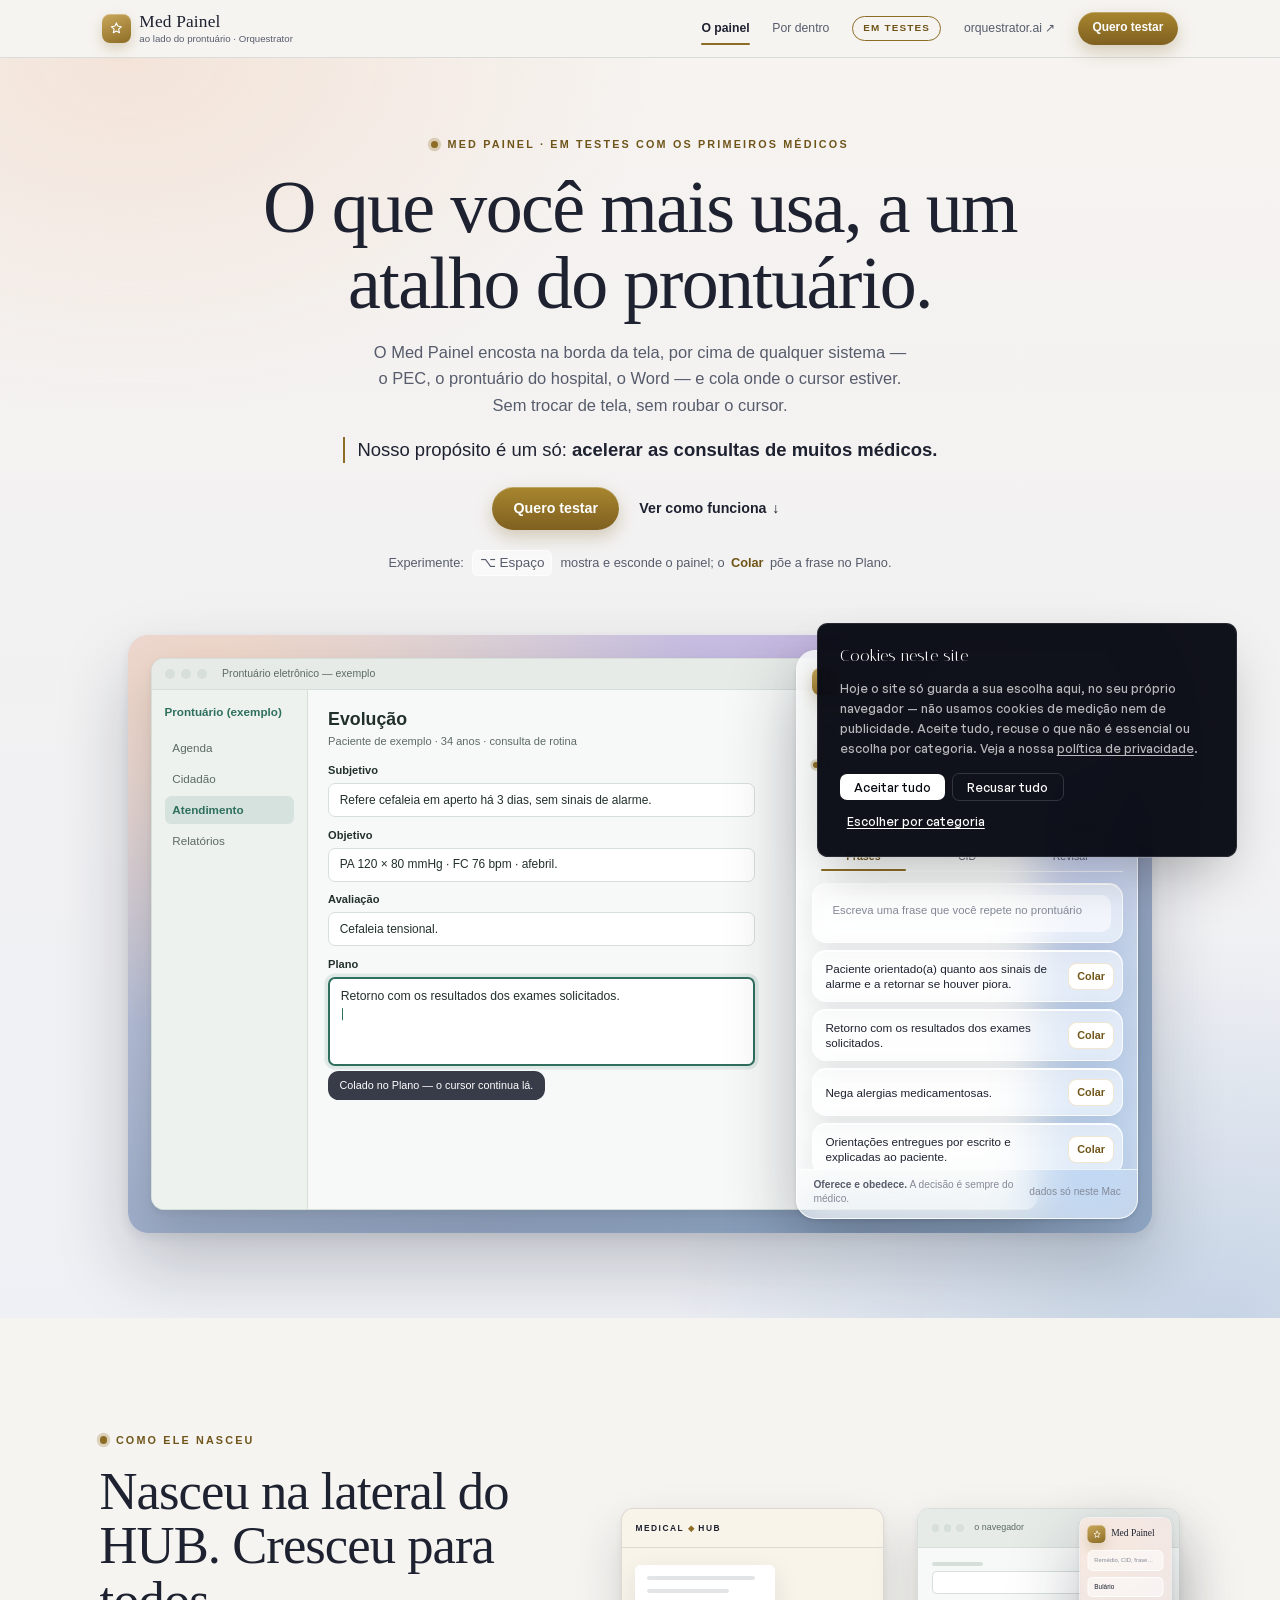
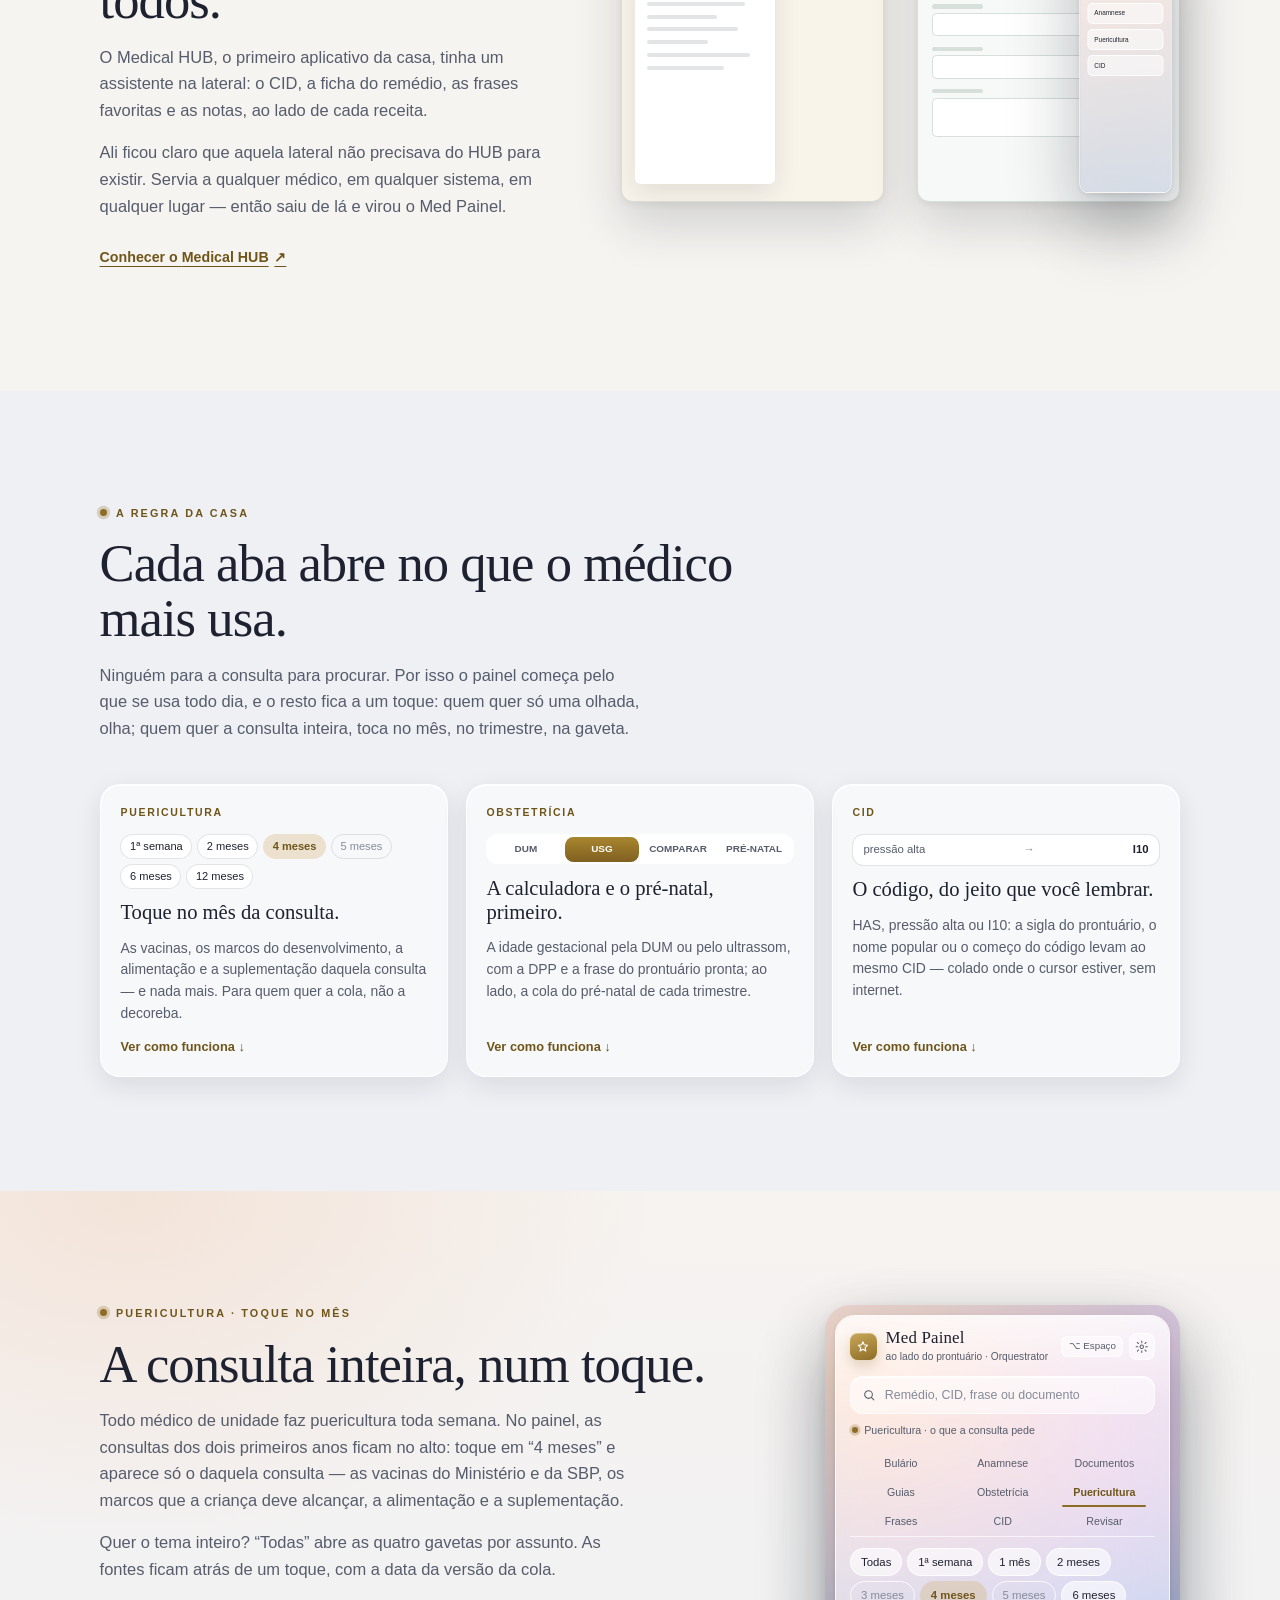
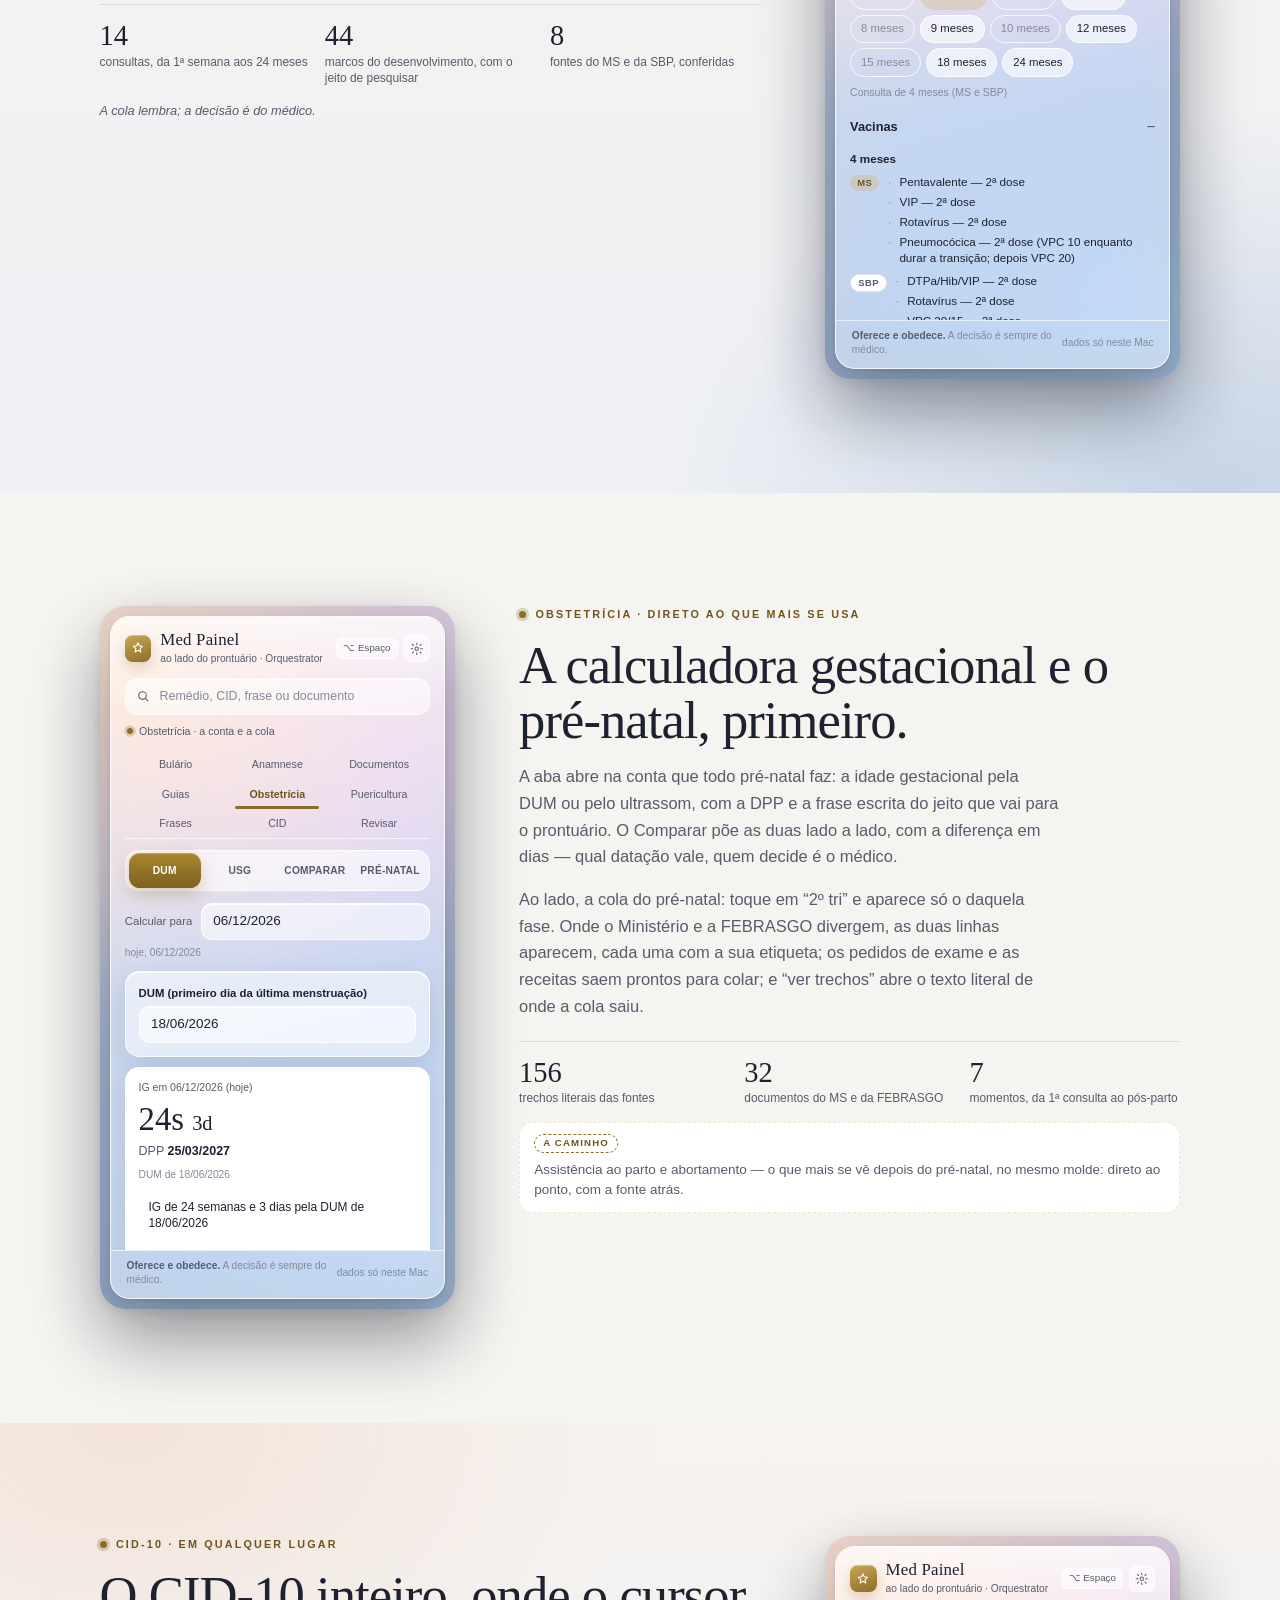
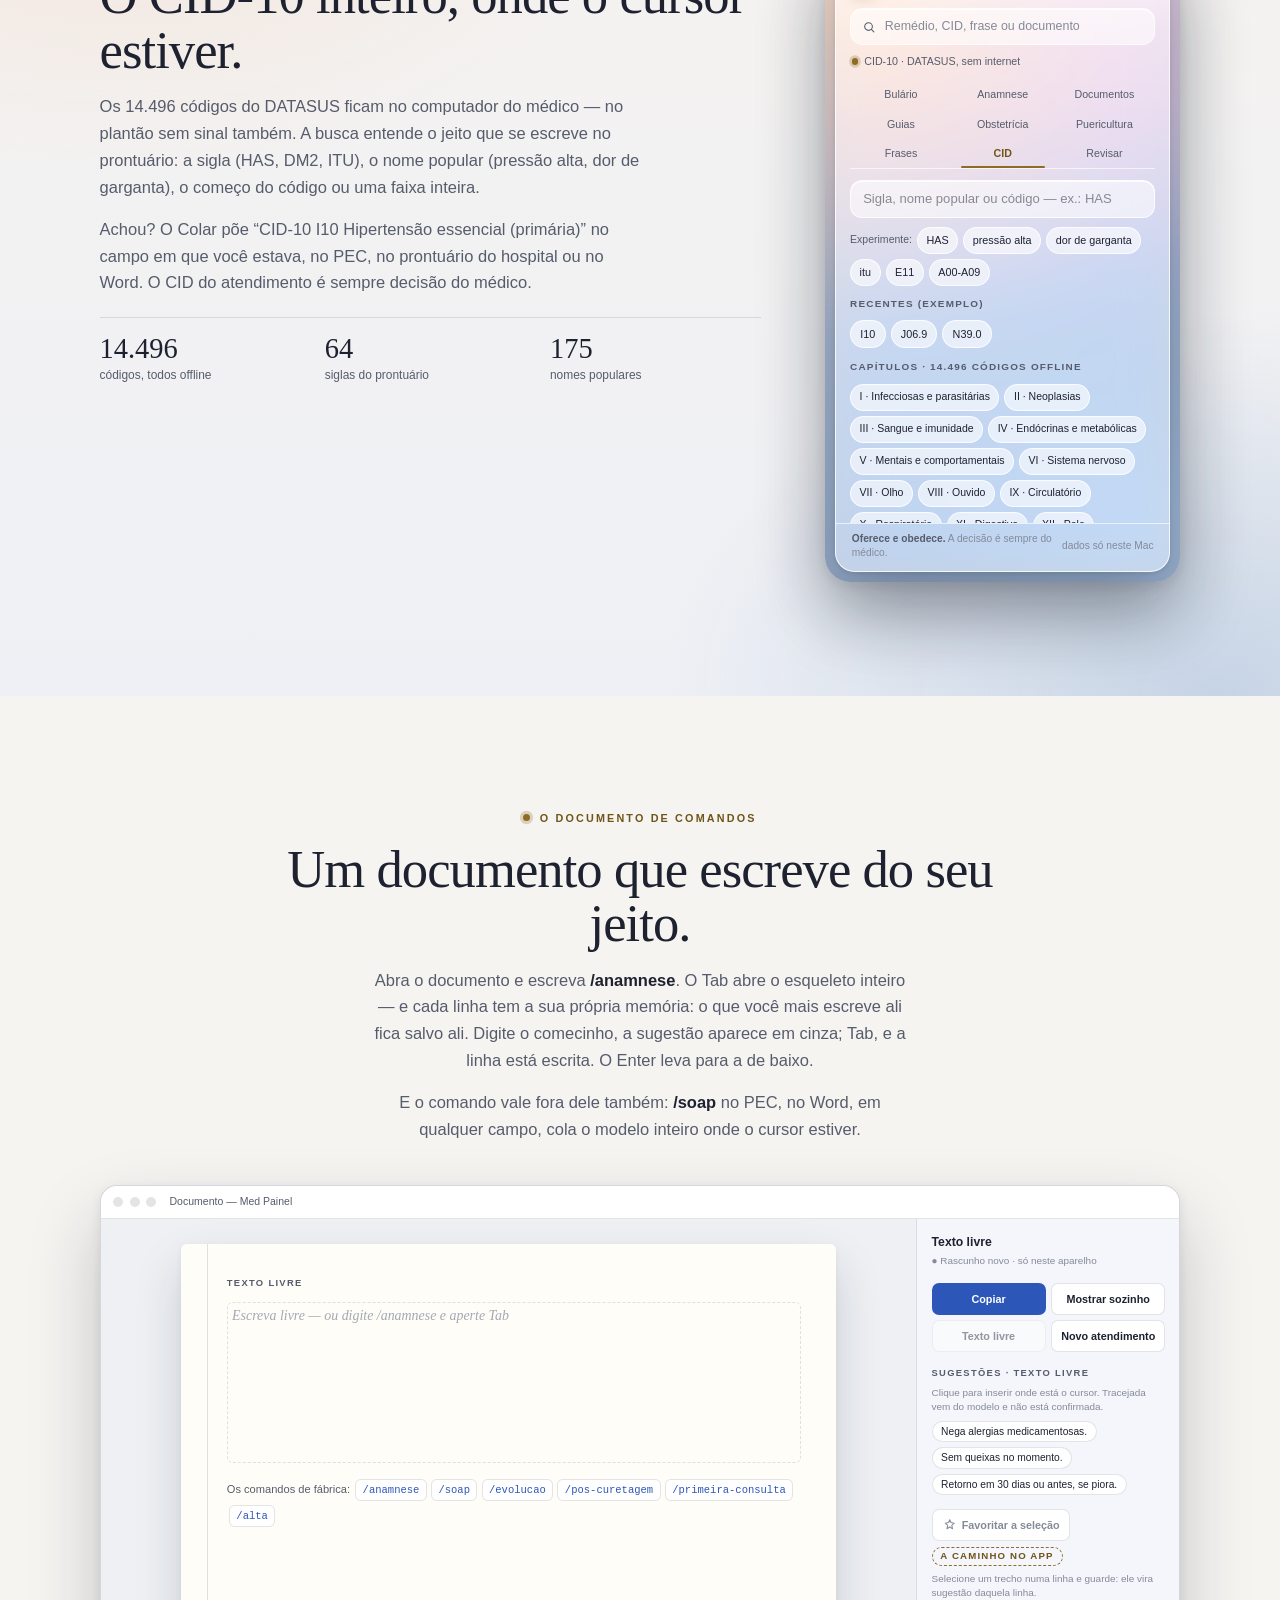
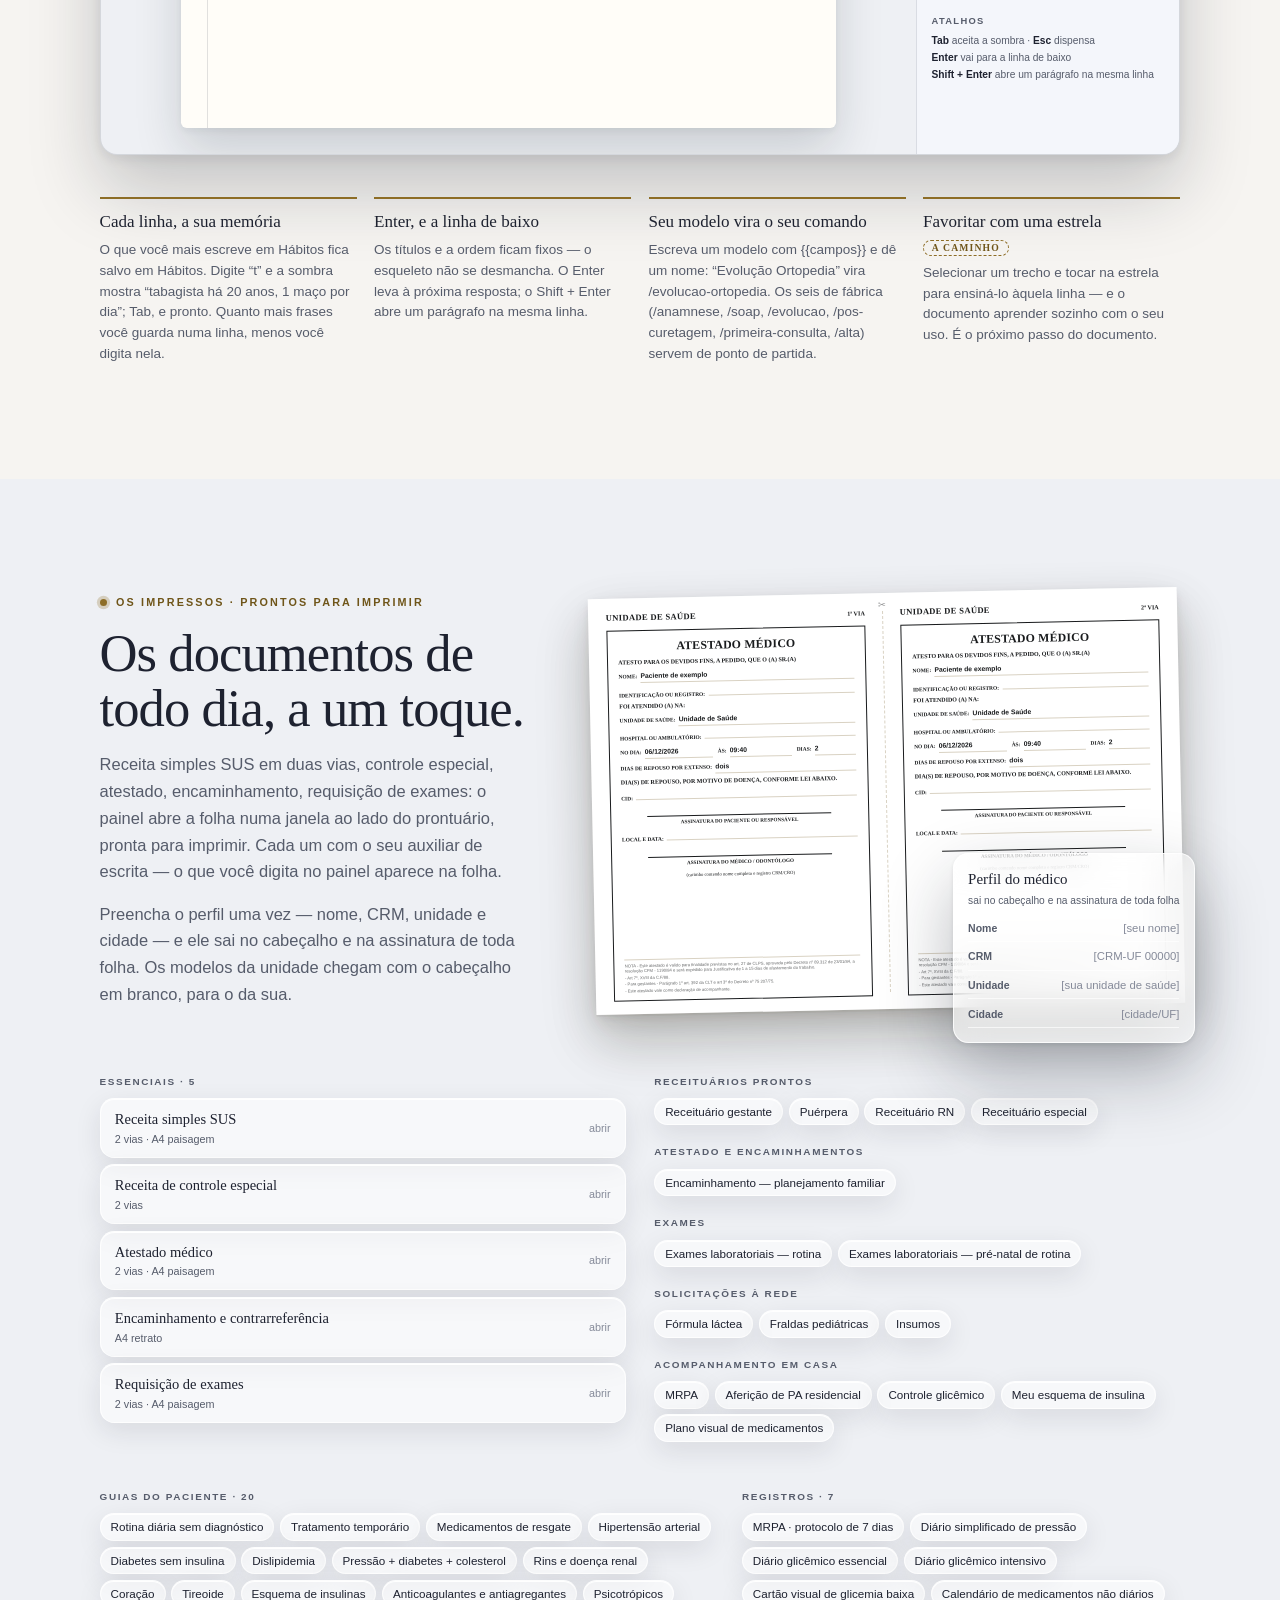
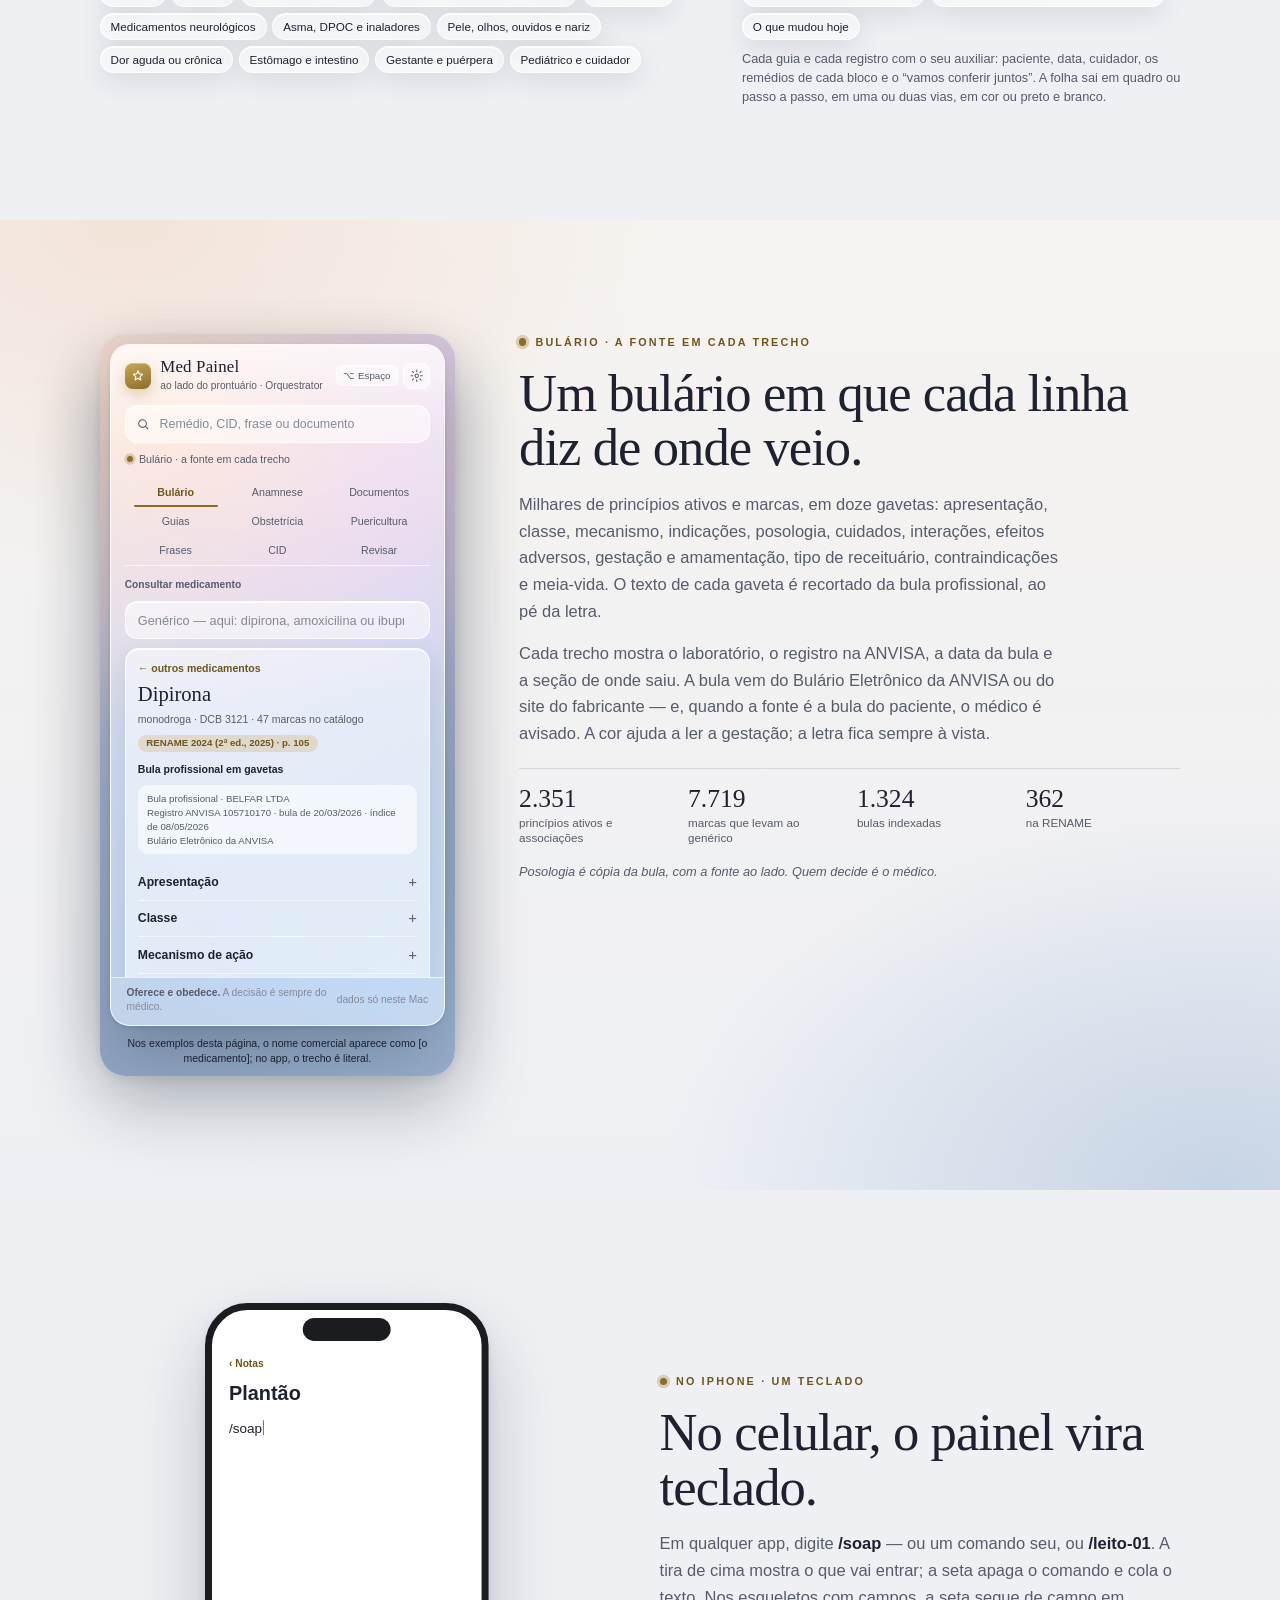
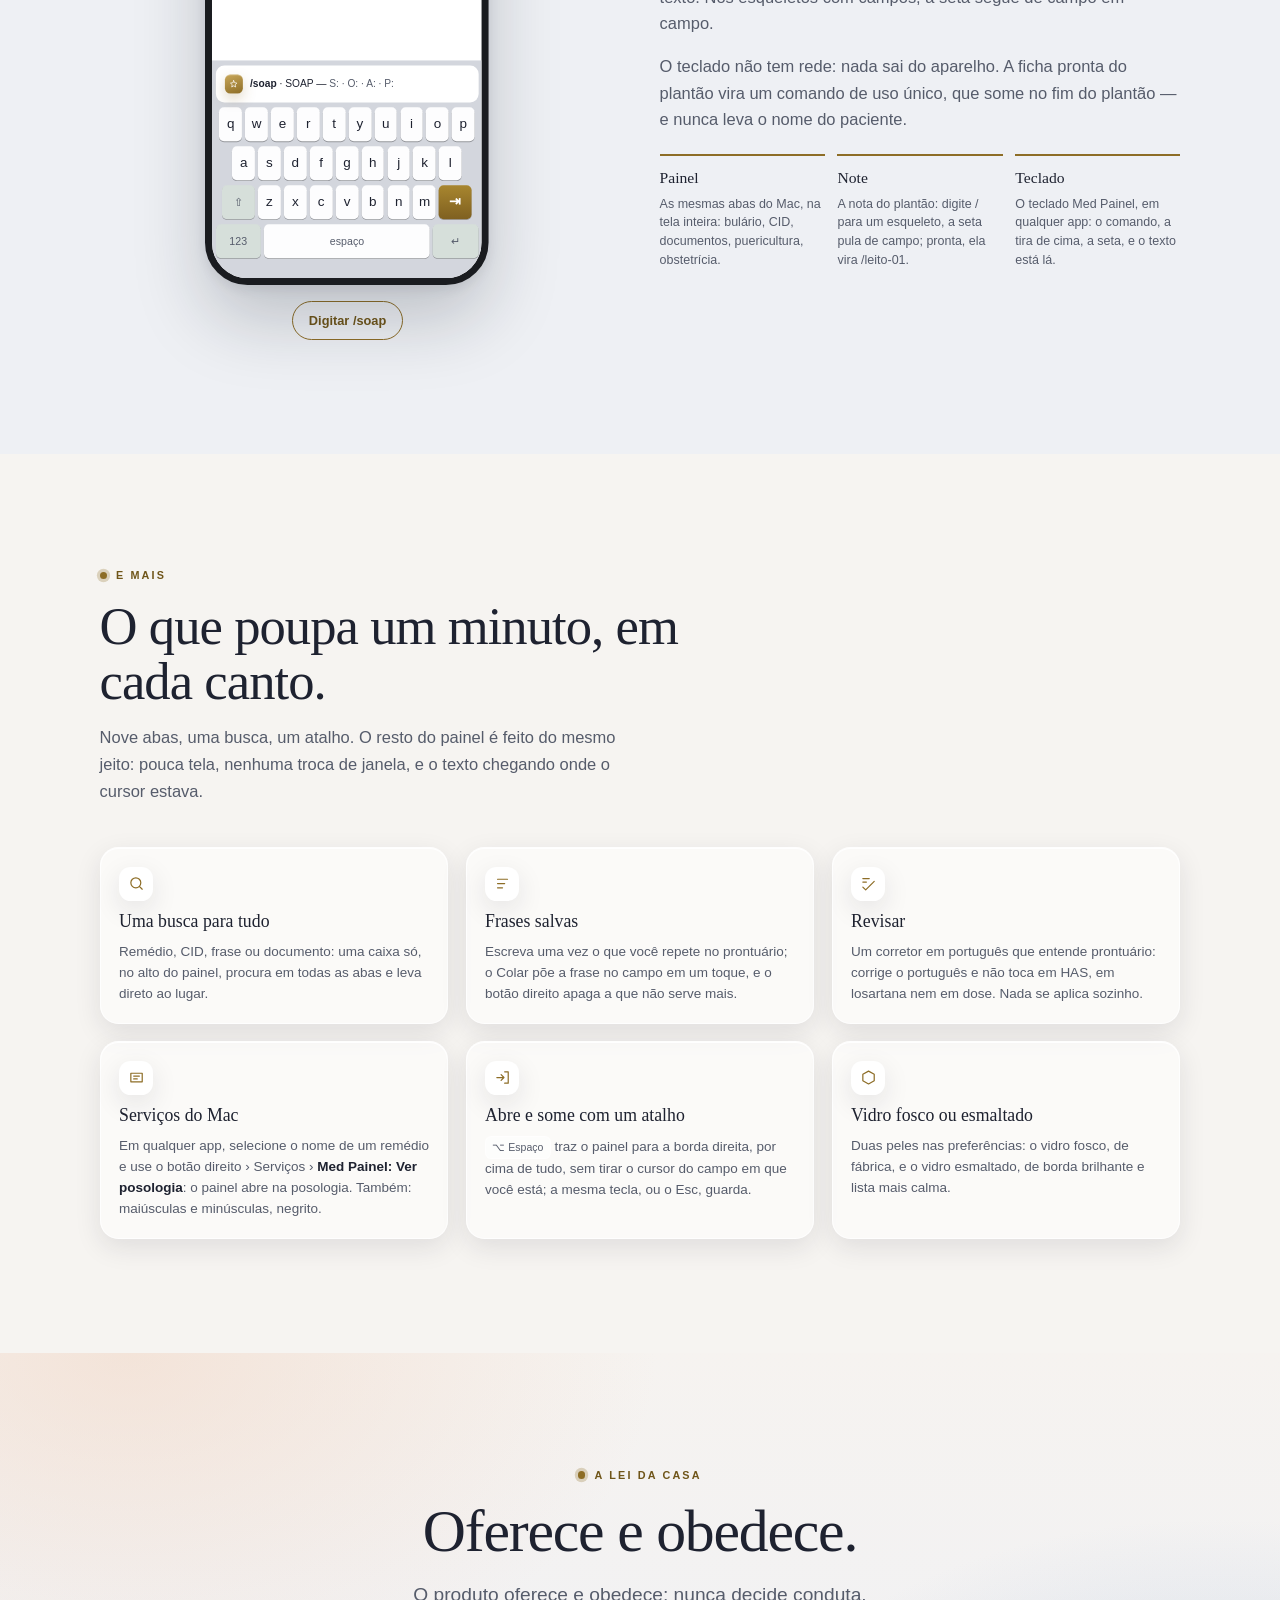
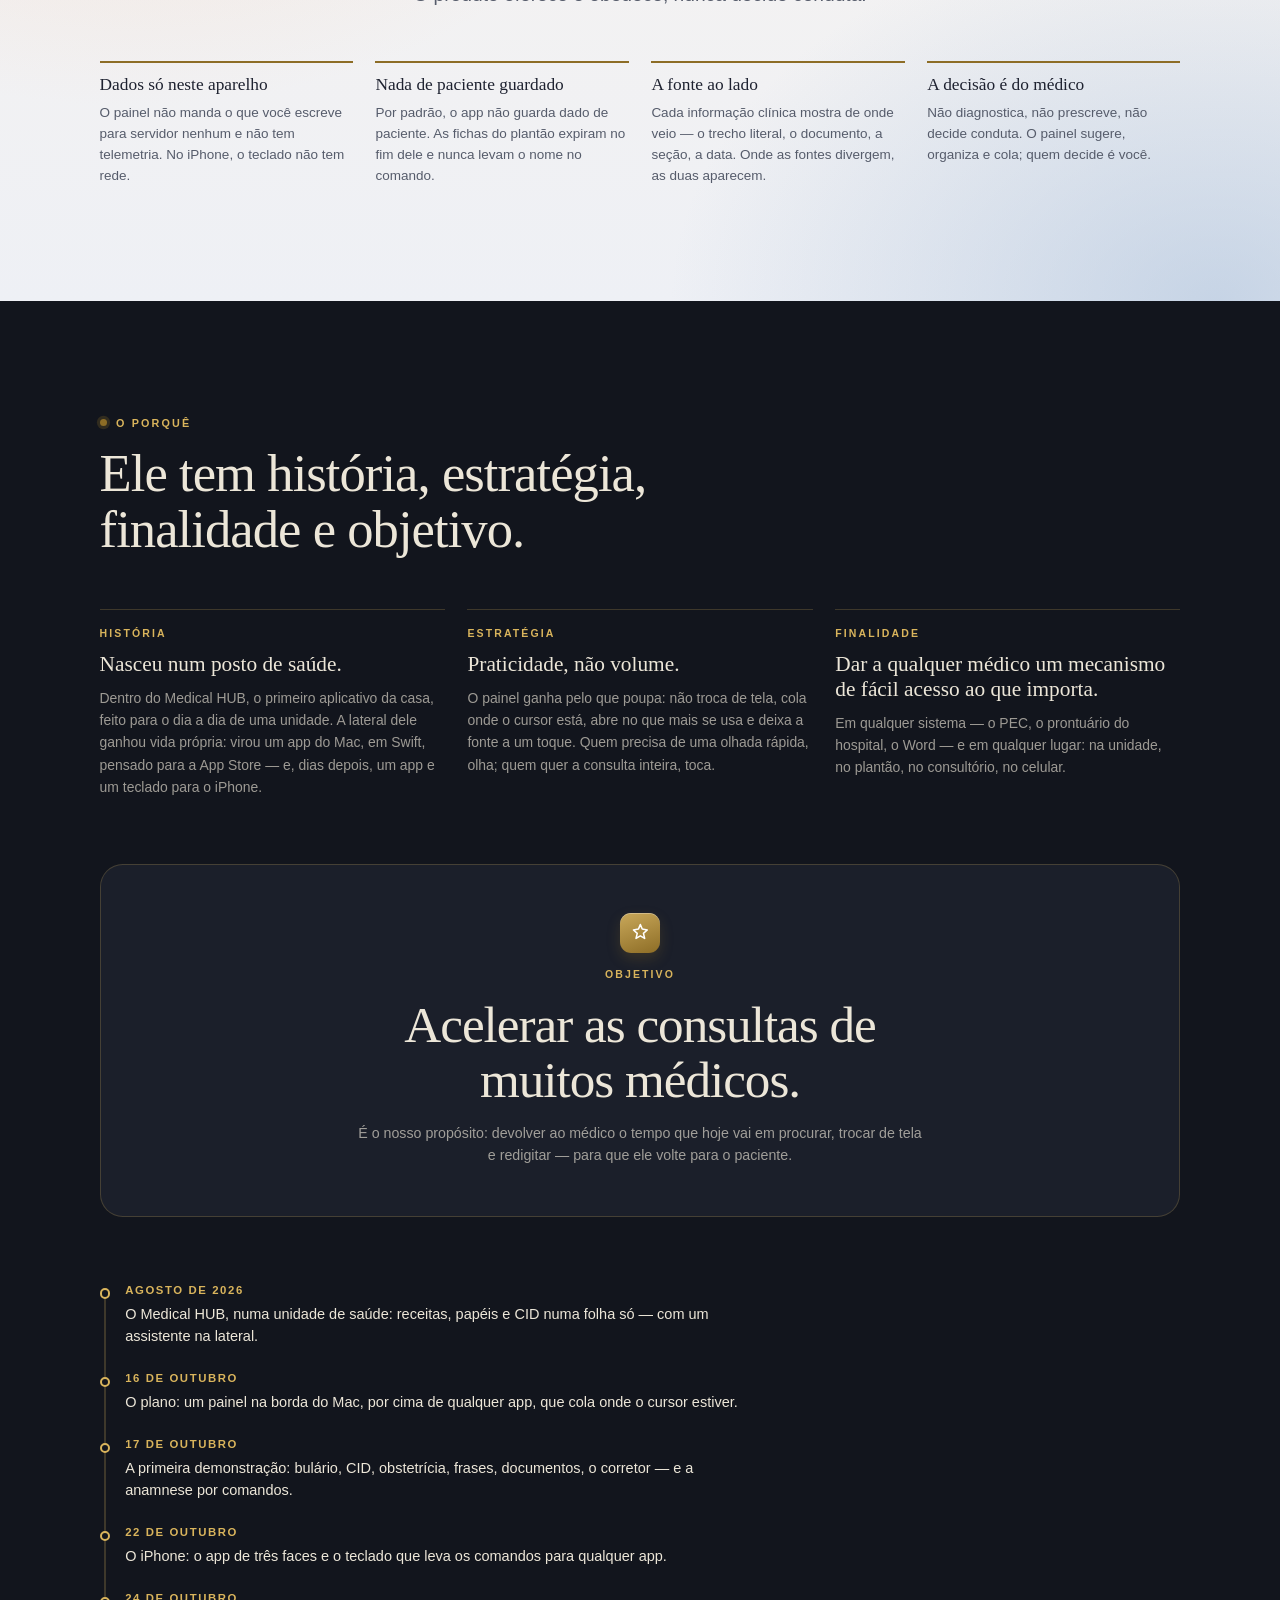
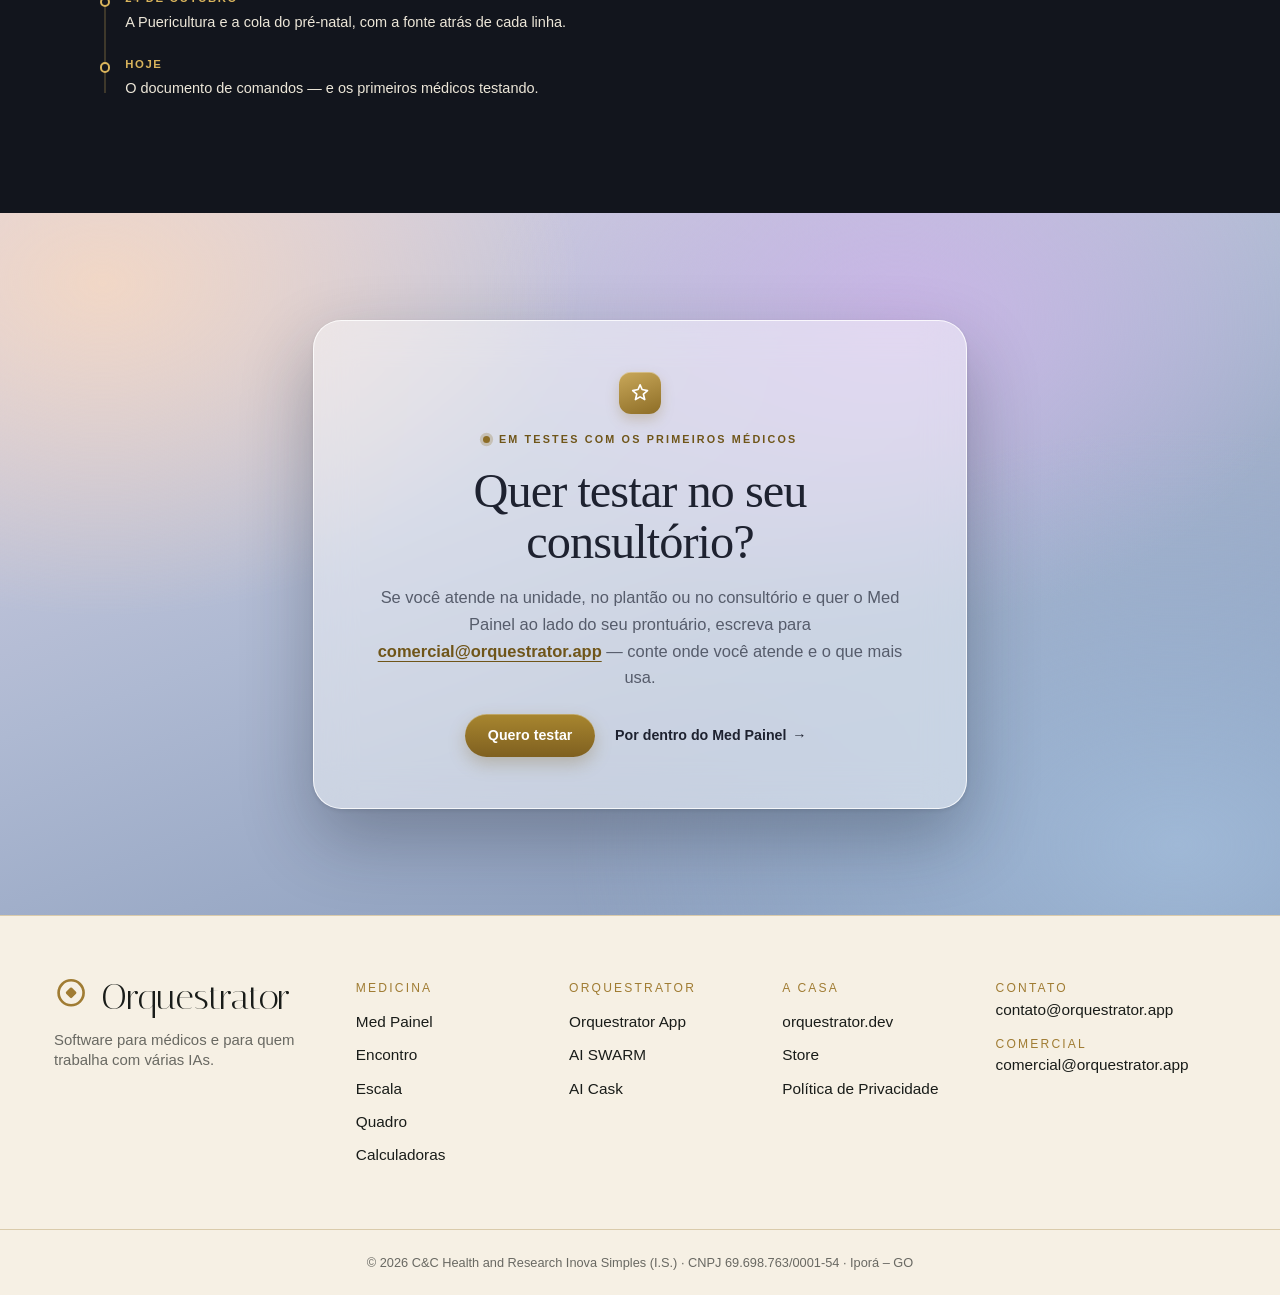
==== index.html @ 5fa10c81 "Med Painel: o rodapé da casa sem o Studies (ordem do dono, 19/11) - O rodapé deste site é o da casa." ====
<!DOCTYPE html><html lang="pt-BR"><head><meta charSet="utf-8"/><meta name="viewport" content="width=device-width, initial-scale=1"/><link rel="preload" href="/_next/static/media/002ad56b38a46c9f-s.p.0f59t7u8y6li6.woff2" as="font" crossorigin="" type="font/woff2"/><link rel="preload" href="/_next/static/media/015286201268d2a6-s.p.0l4wo6bqs1t08.woff2" as="font" crossorigin="" type="font/woff2"/><link rel="preload" href="/_next/static/media/016d87c0cc8b8e03-s.p.0frjw6rbwpb9q.woff2" as="font" crossorigin="" type="font/woff2"/><link rel="preload" href="/_next/static/media/019e33408574e34b-s.p.15c9-flx7omvj.woff2" as="font" crossorigin="" type="font/woff2"/><link rel="preload" href="/_next/static/media/02e550b4c497ffd7-s.p.0_0t1613pgxdo.woff2" as="font" crossorigin="" type="font/woff2"/><link rel="preload" href="/_next/static/media/0384cfd38b99ce4f-s.p.11c-kdd-h5mww.woff2" as="font" crossorigin="" type="font/woff2"/><link rel="preload" href="/_next/static/media/03c0db9b5a4c2c94-s.p.0zgs71~~du8hq.woff2" as="font" crossorigin="" type="font/woff2"/><link rel="preload" href="/_next/static/media/03d0e36c7236607b-s.p.0y95oh9lipnmo.woff2" as="font" crossorigin="" type="font/woff2"/><link rel="preload" href="/_next/static/media/059824b686cd8047-s.p.0s2ldow7b7h7s.woff2" as="font" crossorigin="" type="font/woff2"/><link rel="preload" href="/_next/static/media/0c70f68f8f8a0de0-s.p.16jhs1jc24tr1.woff2" as="font" crossorigin="" type="font/woff2"/><link rel="preload" href="/_next/static/media/114efd192faddb25-s.p.0w9ayaf69b0px.woff2" as="font" crossorigin="" type="font/woff2"/><link rel="preload" href="/_next/static/media/1615dd90058dd472-s.p.0ea7t3jcdhrxv.woff2" as="font" crossorigin="" type="font/woff2"/><link rel="preload" href="/_next/static/media/172c6d7f19452c54-s.p.0swyj9sqf7rvm.woff2" as="font" crossorigin="" type="font/woff2"/><link rel="preload" href="/_next/static/media/17641f5d78f6e900-s.p.13-kge8vfriao.woff2" as="font" crossorigin="" type="font/woff2"/><link rel="preload" href="/_next/static/media/186b494074a89ca8-s.p.0~j1_3a3olz91.woff2" as="font" crossorigin="" type="font/woff2"/><link rel="preload" href="/_next/static/media/18abe14d1590d8ea-s.p.15jy1f6j2cwxb.woff2" as="font" crossorigin="" type="font/woff2"/><link rel="preload" href="/_next/static/media/1903d20155caee42-s.p.078hb-~~~e4u..woff2" as="font" crossorigin="" type="font/woff2"/><link rel="preload" href="/_next/static/media/1943fced1587c24b-s.p.170n8mp7t~vga.woff2" as="font" crossorigin="" type="font/woff2"/><link rel="preload" href="/_next/static/media/1b48ef96a6c7a65c-s.p.0ktphb4l_lcfj.woff2" as="font" crossorigin="" type="font/woff2"/><link rel="preload" href="/_next/static/media/1b8def2d4a8da93e-s.p.0v_0_hk7e7~yp.woff2" as="font" crossorigin="" type="font/woff2"/><link rel="preload" href="/_next/static/media/1ccd044fc4a54a49-s.p.17-tgeuymqxh5.woff2" as="font" crossorigin="" type="font/woff2"/><link rel="preload" href="/_next/static/media/1db2ddb569d52191-s.p.03tbozdp~tgys.woff2" as="font" crossorigin="" type="font/woff2"/><link rel="preload" href="/_next/static/media/1e9d7fbc9ac005c3-s.p.0_dmq5q2vhnid.woff2" as="font" crossorigin="" type="font/woff2"/><link rel="preload" href="/_next/static/media/1f9dadf367424346-s.p.048mod9pcqvnw.woff2" as="font" crossorigin="" type="font/woff2"/><link rel="preload" href="/_next/static/media/2119272d4c96c9c9-s.p.0.lx5qgaer0ct.woff2" as="font" crossorigin="" type="font/woff2"/><link rel="preload" href="/_next/static/media/218f525e9b20ae3e-s.p.014ixqos2.ryc.woff2" as="font" crossorigin="" type="font/woff2"/><link rel="preload" href="/_next/static/media/22d2d81e68feff15-s.p.13j4rasgmsp6e.woff2" as="font" crossorigin="" type="font/woff2"/><link rel="preload" href="/_next/static/media/23c71eb8a6f6169d-s.p.0s.jkum2lcyjv.woff2" as="font" crossorigin="" type="font/woff2"/><link rel="preload" href="/_next/static/media/2571f6eeabbf3907-s.p.0psua3g_q0tf..woff2" as="font" crossorigin="" type="font/woff2"/><link rel="preload" href="/_next/static/media/2742bd55ed4b42b4-s.p.0j3-p-c4z58wc.woff2" as="font" crossorigin="" type="font/woff2"/><link rel="preload" href="/_next/static/media/2815314c7967c94e-s.p.00~guypj.h52f.woff2" as="font" crossorigin="" type="font/woff2"/><link rel="preload" href="/_next/static/media/290a98c49fc544b8-s.p.0szxdfj~32mno.woff2" as="font" crossorigin="" type="font/woff2"/><link rel="preload" href="/_next/static/media/29863229b98b5b0e-s.p.0d8pweo_c5uza.woff2" as="font" crossorigin="" type="font/woff2"/><link rel="preload" href="/_next/static/media/29ae915e262396fb-s.p.0dfw7s_2.owjv.woff2" as="font" crossorigin="" type="font/woff2"/><link rel="preload" href="/_next/static/media/2c053f3774869505-s.p.0-k1_d63lro6r.woff2" as="font" crossorigin="" type="font/woff2"/><link rel="preload" href="/_next/static/media/2e7ac61358eea525-s.p.00s5cagt6wc4q.woff2" as="font" crossorigin="" type="font/woff2"/><link rel="preload" href="/_next/static/media/30101e235752ba5c-s.p.0getib0pu_436.woff2" as="font" crossorigin="" type="font/woff2"/><link rel="preload" href="/_next/static/media/3042c2e1bf6e0b3a-s.p.06eu29w_zl6l..woff2" as="font" crossorigin="" type="font/woff2"/><link rel="preload" href="/_next/static/media/308b966a1f39dbd4-s.p.16cf3gg_auvqp.woff2" as="font" crossorigin="" type="font/woff2"/><link rel="preload" href="/_next/static/media/30b879d734f9dd8e-s.p.0-70ydyhqilor.woff2" as="font" crossorigin="" type="font/woff2"/><link rel="preload" href="/_next/static/media/30bfaf64d8064a6e-s.p.07~mune9gxpey.woff2" as="font" crossorigin="" type="font/woff2"/><link rel="preload" href="/_next/static/media/31bf168104181c41-s.p.08xoca~ukip3-.woff2" as="font" crossorigin="" type="font/woff2"/><link rel="preload" href="/_next/static/media/32bf47ff417e40e6-s.p.07zsh62m0mjal.woff2" as="font" crossorigin="" type="font/woff2"/><link rel="preload" href="/_next/static/media/32d3e9e57264ec6b-s.p.08ocvddxa0k3i.woff2" as="font" crossorigin="" type="font/woff2"/><link rel="preload" href="/_next/static/media/34eb8c341b30770d-s.p.0141frvn8id8e.woff2" as="font" crossorigin="" type="font/woff2"/><link rel="preload" href="/_next/static/media/38324df556f1cbfc-s.p.0xca240w8705d.woff2" as="font" crossorigin="" type="font/woff2"/><link rel="preload" href="/_next/static/media/38d3d755b469d320-s.p.0dk81a7t2l186.woff2" as="font" crossorigin="" type="font/woff2"/><link rel="preload" href="/_next/static/media/38f7094e78698b72-s.p.0m-s2861w5uc-.woff2" as="font" crossorigin="" type="font/woff2"/><link rel="preload" href="/_next/static/media/39b81b413540af58-s.p.0lekvco3k8ve0.woff2" as="font" crossorigin="" type="font/woff2"/><link rel="preload" href="/_next/static/media/39ea45b643d11126-s.p.0~r7ivmm2mcvg.woff2" as="font" crossorigin="" type="font/woff2"/><link rel="preload" href="/_next/static/media/3b002f1e24fde4fe-s.p.0znmwvtv.66iu.woff2" as="font" crossorigin="" type="font/woff2"/><link rel="preload" href="/_next/static/media/3b07cee987576037-s.p.0040bsbx8kml6.woff2" as="font" crossorigin="" type="font/woff2"/><link rel="preload" href="/_next/static/media/3b232dea2eef096a-s.p.13kc8y-cgzok5.woff2" as="font" crossorigin="" type="font/woff2"/><link rel="preload" href="/_next/static/media/3c1539a1e6471691-s.p.0tjgtdnznbyq9.woff2" as="font" crossorigin="" type="font/woff2"/><link rel="preload" href="/_next/static/media/3c796dc6494646dd-s.p.151y816.hctxg.woff2" as="font" crossorigin="" type="font/woff2"/><link rel="preload" href="/_next/static/media/3dc9d37f1e023b5c-s.p.107-ezm2kofo7.woff2" as="font" crossorigin="" type="font/woff2"/><link rel="preload" href="/_next/static/media/41f33cb677fa4a62-s.p.0~87j81d4ys0p.woff2" as="font" crossorigin="" type="font/woff2"/><link rel="preload" href="/_next/static/media/4206bf5f02e55e3e-s.p.02zyt0sou8-iy.woff2" as="font" crossorigin="" type="font/woff2"/><link rel="preload" href="/_next/static/media/4279f63cfb2374d8-s.p.0n4ljy-vbxs-e.woff2" as="font" crossorigin="" type="font/woff2"/><link rel="preload" href="/_next/static/media/43850f28247faf1b-s.p.0.dq458kqa84g.woff2" as="font" crossorigin="" type="font/woff2"/><link rel="preload" href="/_next/static/media/43ad679dc4361f92-s.p.00w2nfn2~ia6~.woff2" as="font" crossorigin="" type="font/woff2"/><link rel="preload" href="/_next/static/media/43d5378de42f63cc-s.p.0ycp3fi3jq_mm.woff2" as="font" crossorigin="" type="font/woff2"/><link rel="preload" href="/_next/static/media/43f91e7f4777335f-s.p.07g1tgvmg9ine.woff2" as="font" crossorigin="" type="font/woff2"/><link rel="preload" href="/_next/static/media/4493b6c988dcc597-s.p.0c~1~gyur2yps.woff2" as="font" crossorigin="" type="font/woff2"/><link rel="preload" href="/_next/static/media/44e19c97da992608-s.p.08o5va35zzzx9.woff2" as="font" crossorigin="" type="font/woff2"/><link rel="preload" href="/_next/static/media/454338c3bf4dc1e7-s.p.15viufso940v~.woff2" as="font" crossorigin="" type="font/woff2"/><link rel="preload" href="/_next/static/media/45f9fd801a720905-s.p.125sq2q5i56h8.woff2" as="font" crossorigin="" type="font/woff2"/><link rel="preload" href="/_next/static/media/4645ea835cc3f7b8-s.p.0dj1my6ttu8ty.woff2" as="font" crossorigin="" type="font/woff2"/><link rel="preload" href="/_next/static/media/47ca01105d385403-s.p.0km24i32.m7pj.woff2" as="font" crossorigin="" type="font/woff2"/><link rel="preload" href="/_next/static/media/4c0a3785cb91fe1f-s.p.0_q~3l0e8crkw.woff2" as="font" crossorigin="" type="font/woff2"/><link rel="preload" href="/_next/static/media/4cb1a9cead03db1c-s.p.0x353o575c_g7.woff2" as="font" crossorigin="" type="font/woff2"/><link rel="preload" href="/_next/static/media/4d8ac7b813979ef2-s.p.0kbhptd9vy1vd.woff2" as="font" crossorigin="" type="font/woff2"/><link rel="preload" href="/_next/static/media/4e82145fb9ff7a17-s.p.117v.dfrhv3ja.woff2" as="font" crossorigin="" type="font/woff2"/><link rel="preload" href="/_next/static/media/4e912a91d27e9498-s.p.0ls885o9_eck6.woff2" as="font" crossorigin="" type="font/woff2"/><link rel="preload" href="/_next/static/media/4eae29a803afd31c-s.p.02gd0ifb6qu1w.woff2" as="font" crossorigin="" type="font/woff2"/><link rel="preload" href="/_next/static/media/5053fba55258321d-s.p.10w.ec_utoj...woff2" as="font" crossorigin="" type="font/woff2"/><link rel="preload" href="/_next/static/media/519e956447734572-s.p.0kk_zpcilsxyr.woff2" as="font" crossorigin="" type="font/woff2"/><link rel="preload" href="/_next/static/media/53f4e35201f5bdba-s.p.0o1qmyj6lhw3s.woff2" as="font" crossorigin="" type="font/woff2"/><link rel="preload" href="/_next/static/media/5429c782079d5828-s.p.10.2gwamig1em.woff2" as="font" crossorigin="" type="font/woff2"/><link rel="preload" href="/_next/static/media/554d7ece9eb1d626-s.p.00ejiy3h0vnz5.woff2" as="font" crossorigin="" type="font/woff2"/><link rel="preload" href="/_next/static/media/55cbd646e20d5a4a-s.p.15hfhpk_yvi1x.woff2" as="font" crossorigin="" type="font/woff2"/><link rel="preload" href="/_next/static/media/56551c7972e3e6a7-s.p.0zokh0ffjfu2f.woff2" as="font" crossorigin="" type="font/woff2"/><link rel="preload" href="/_next/static/media/56977a4d4a99d277-s.p.0b.5jf1w2i6u8.woff2" as="font" crossorigin="" type="font/woff2"/><link rel="preload" href="/_next/static/media/56a6a3a116f6044c-s.p.0b~jmhrk-t0dt.woff2" as="font" crossorigin="" type="font/woff2"/><link rel="preload" href="/_next/static/media/56d1203728e99c8c-s.p.03a5wbj4l-22~.woff2" as="font" crossorigin="" type="font/woff2"/><link rel="preload" href="/_next/static/media/573d0623a59073f8-s.p.0sm~vsuif1.ws.woff2" as="font" crossorigin="" type="font/woff2"/><link rel="preload" href="/_next/static/media/584427a24da92ff9-s.p.03eiudkl6d4sf.woff2" as="font" crossorigin="" type="font/woff2"/><link rel="preload" href="/_next/static/media/5895cc5c1f4e395e-s.p.07tgn0eirg0af.woff2" as="font" crossorigin="" type="font/woff2"/><link rel="preload" href="/_next/static/media/594db5398266c67b-s.p.0qllyycmz3o74.woff2" as="font" crossorigin="" type="font/woff2"/><link rel="preload" href="/_next/static/media/595cb9f999fd773e-s.p.17j6a5pcm30ju.woff2" as="font" crossorigin="" type="font/woff2"/><link rel="preload" href="/_next/static/media/5b1c5a78a9c69923-s.p.15vj~o235.y3w.woff2" as="font" crossorigin="" type="font/woff2"/><link rel="preload" href="/_next/static/media/5bb627cdef88be70-s.p.15ky-5d4rx_85.woff2" as="font" crossorigin="" type="font/woff2"/><link rel="preload" href="/_next/static/media/5bc7a4f67b3b2417-s.p.08gyw9lf3jv.m.woff2" as="font" crossorigin="" type="font/woff2"/><link rel="preload" href="/_next/static/media/5c758e5c750963c1-s.p.13pulpd9wfii8.woff2" as="font" crossorigin="" type="font/woff2"/><link rel="preload" href="/_next/static/media/5c871332aed31bd4-s.p.0p2pjvz522bdc.woff2" as="font" crossorigin="" type="font/woff2"/><link rel="preload" href="/_next/static/media/5e4a79e78aa24b35-s.p.00lgwjqpsw5qx.woff2" as="font" crossorigin="" type="font/woff2"/><link rel="preload" href="/_next/static/media/5f2b8d2cb6088495-s.p.0.zddlow_b4mp.woff2" as="font" crossorigin="" type="font/woff2"/><link rel="preload" href="/_next/static/media/60fe495e93dd70e7-s.p.0b~8x75cm5mi~.woff2" as="font" crossorigin="" type="font/woff2"/><link rel="preload" href="/_next/static/media/6137b8a2a496944a-s.p.13ihouf9v..im.woff2" as="font" crossorigin="" type="font/woff2"/><link rel="preload" href="/_next/static/media/61739b1ce8f94749-s.p.105i-jz_sd0mu.woff2" as="font" crossorigin="" type="font/woff2"/><link rel="preload" href="/_next/static/media/619a2aaac2940701-s.p.0u_141k9520vr.woff2" as="font" crossorigin="" type="font/woff2"/><link rel="preload" href="/_next/static/media/62ff0afd35a51bd1-s.p.171jypacl9_2z.woff2" as="font" crossorigin="" type="font/woff2"/><link rel="preload" href="/_next/static/media/67b0565306d038f3-s.p.0ueiet29ajv6-.woff2" as="font" crossorigin="" type="font/woff2"/><link rel="preload" href="/_next/static/media/682cecb713d2fe79-s.p.0g5kq4_xlqyok.woff2" as="font" crossorigin="" type="font/woff2"/><link rel="preload" href="/_next/static/media/68eb6f6c399b0b08-s.p.0r8hjc~6p2.4n.woff2" as="font" crossorigin="" type="font/woff2"/><link rel="preload" href="/_next/static/media/6b3aea2fa3398619-s.p.0c9nvt9pw6tt4.woff2" as="font" crossorigin="" type="font/woff2"/><link rel="preload" href="/_next/static/media/6ca79aeb6fa5fa85-s.p.09z507-q77.s0.woff2" as="font" crossorigin="" type="font/woff2"/><link rel="preload" href="/_next/static/media/6ccf63dfa134ca34-s.p.0v44440.p30jb.woff2" as="font" crossorigin="" type="font/woff2"/><link rel="preload" href="/_next/static/media/6d834a25593dfa0d-s.p.17shrdmo9rw42.woff2" as="font" crossorigin="" type="font/woff2"/><link rel="preload" href="/_next/static/media/6ee9f0874781a17d-s.p.0fv0_aq1el2ca.woff2" as="font" crossorigin="" type="font/woff2"/><link rel="preload" href="/_next/static/media/7444726f3b492558-s.p.15n2emcfmw3rn.woff2" as="font" crossorigin="" type="font/woff2"/><link rel="preload" href="/_next/static/media/747f555f231561f1-s.p.0sa0zhj6ohpfm.woff2" as="font" crossorigin="" type="font/woff2"/><link rel="preload" href="/_next/static/media/7548fa1ad5faf4f7-s.p.0_.qk4ucm0ow2.woff2" as="font" crossorigin="" type="font/woff2"/><link rel="preload" href="/_next/static/media/762207642c1d657a-s.p.0y01noaew7tbm.woff2" as="font" crossorigin="" type="font/woff2"/><link rel="preload" href="/_next/static/media/7693c8cb3d733a96-s.p.13~1_21-x6uyg.woff2" as="font" crossorigin="" type="font/woff2"/><link rel="preload" href="/_next/static/media/7aedd79ca8c378f4-s.p.07yp.kyz719u0.woff2" as="font" crossorigin="" type="font/woff2"/><link rel="preload" href="/_next/static/media/7b323863dddd6dc5-s.p.0zmyw7ljxp4.u.woff2" as="font" crossorigin="" type="font/woff2"/><link rel="preload" href="/_next/static/media/7c390261414bb517-s.p.17wykb8p3fifa.woff2" as="font" crossorigin="" type="font/woff2"/><link rel="preload" href="/_next/static/media/7c8d94052edc7e71-s.p.0-2-ft_iqd0.0.woff2" as="font" crossorigin="" type="font/woff2"/><link rel="preload" href="/_next/static/media/7cf39da9896e5c8d-s.p.0fsp~440s8ncr.woff2" as="font" crossorigin="" type="font/woff2"/><link rel="preload" href="/_next/static/media/7ed47ed649891e2e-s.p.0mvo83r2xralf.woff2" as="font" crossorigin="" type="font/woff2"/><link rel="preload" href="/_next/static/media/805d6fde63be0378-s.p.0ghlq-xfo_zip.woff2" as="font" crossorigin="" type="font/woff2"/><link rel="preload" href="/_next/static/media/807f09ca03095886-s.p.0s9wbztz6le.n.woff2" as="font" crossorigin="" type="font/woff2"/><link rel="preload" href="/_next/static/media/81a4da8324502a54-s.p.0ut9jyf52w02r.woff2" as="font" crossorigin="" type="font/woff2"/><link rel="preload" href="/_next/static/media/82375b7342c373c4-s.p.0nc5x~sv0iiu1.woff2" as="font" crossorigin="" type="font/woff2"/><link rel="preload" href="/_next/static/media/82b8313c478753e1-s.p.0~x7aduboe87z.woff2" as="font" crossorigin="" type="font/woff2"/><link rel="preload" href="/_next/static/media/842d8ef63e76c168-s.p.0xyj--jksc19h.woff2" as="font" crossorigin="" type="font/woff2"/><link rel="preload" href="/_next/static/media/857ba7bde8bb813f-s.p.0hyjfc2~j3b_i.woff2" as="font" crossorigin="" type="font/woff2"/><link rel="preload" href="/_next/static/media/8631d000b434d536-s.p.0g4x6naic.t3x.woff2" as="font" crossorigin="" type="font/woff2"/><link rel="preload" href="/_next/static/media/870c91f2f7376843-s.p.0zswqusyc6vmq.woff2" as="font" crossorigin="" type="font/woff2"/><link rel="preload" href="/_next/static/media/8732c4c7086bd053-s.p.0jui29e2uqukt.woff2" as="font" crossorigin="" type="font/woff2"/><link rel="preload" href="/_next/static/media/874e051354b1278f-s.p.11b4qsta1mttj.woff2" as="font" crossorigin="" type="font/woff2"/><link rel="preload" href="/_next/static/media/87587daa7ddd0937-s.p.0peymdldxj2w6.woff2" as="font" crossorigin="" type="font/woff2"/><link rel="preload" href="/_next/static/media/89bcdbd88deb22d8-s.p.0g1s6hi2poy-g.woff2" as="font" crossorigin="" type="font/woff2"/><link rel="preload" href="/_next/static/media/8a93e5ea57c0b850-s.p.0gbtc2fzfbvh5.woff2" as="font" crossorigin="" type="font/woff2"/><link rel="preload" href="/_next/static/media/8add48c9e26b96e0-s.p.0aeb6fau06trx.woff2" as="font" crossorigin="" type="font/woff2"/><link rel="preload" href="/_next/static/media/8b896a3b1d451881-s.p.12bog3sx.r6gz.woff2" as="font" crossorigin="" type="font/woff2"/><link rel="preload" href="/_next/static/media/8d85211ead46f024-s.p.0q4u8osz3sx63.woff2" as="font" crossorigin="" type="font/woff2"/><link rel="preload" href="/_next/static/media/8e3ffa9f57182f51-s.p.0qdmne3sg1d0w.woff2" as="font" crossorigin="" type="font/woff2"/><link rel="preload" href="/_next/static/media/90d33ae700474423-s.p.13ya6goi-a2ah.woff2" as="font" crossorigin="" type="font/woff2"/><link rel="preload" href="/_next/static/media/92582803f0a88444-s.p.15-fchnicn4xz.woff2" as="font" crossorigin="" type="font/woff2"/><link rel="preload" href="/_next/static/media/92b80bd9a9d53a69-s.p.16500~_rqnaut.woff2" as="font" crossorigin="" type="font/woff2"/><link rel="preload" href="/_next/static/media/9356059034c240cf-s.p.0.-t~ko24zgh3.woff2" as="font" crossorigin="" type="font/woff2"/><link rel="preload" href="/_next/static/media/9426f7288a7de5a1-s.p.12v81o_1pqu-4.woff2" as="font" crossorigin="" type="font/woff2"/><link rel="preload" href="/_next/static/media/9476014bfb55e021-s.p.04bgm3p-ryneg.woff2" as="font" crossorigin="" type="font/woff2"/><link rel="preload" href="/_next/static/media/94e088df2ff61238-s.p.0rdu4umunrsy_.woff2" as="font" crossorigin="" type="font/woff2"/><link rel="preload" href="/_next/static/media/96034c0eaf2cddc2-s.p.0wm7u274t9u_p.woff2" as="font" crossorigin="" type="font/woff2"/><link rel="preload" href="/_next/static/media/96ea6250e38975ad-s.p.14k_aipd85-ca.woff2" as="font" crossorigin="" type="font/woff2"/><link rel="preload" href="/_next/static/media/97d0d01438052dfd-s.p.0mh9c6~x-alo2.woff2" as="font" crossorigin="" type="font/woff2"/><link rel="preload" href="/_next/static/media/980bafb7a1f18579-s.p.0fwfq.j12atfh.woff2" as="font" crossorigin="" type="font/woff2"/><link rel="preload" href="/_next/static/media/99d29ce3d1628b3b-s.p.12pyb.cw.6gcl.woff2" as="font" crossorigin="" type="font/woff2"/><link rel="preload" href="/_next/static/media/9a3da6489e9fb4a5-s.p.0z4jb0ujxvgof.woff2" as="font" crossorigin="" type="font/woff2"/><link rel="preload" href="/_next/static/media/9a8e98b8a06c04db-s.p.0xmatv2-8~-bm.woff2" as="font" crossorigin="" type="font/woff2"/><link rel="preload" href="/_next/static/media/9a9481c74b617d1a-s.p.0m.m~3_4.s.xx.woff2" as="font" crossorigin="" type="font/woff2"/><link rel="preload" href="/_next/static/media/9b61d96fc8cc3543-s.p.13nb3l48r0h~w.woff2" as="font" crossorigin="" type="font/woff2"/><link rel="preload" href="/_next/static/media/9b677464a43784ab-s.p.09-f3m9t63i~0.woff2" as="font" crossorigin="" type="font/woff2"/><link rel="preload" href="/_next/static/media/9dc1a6fb114b646f-s.p.10m58vnrxp2-n.woff2" as="font" crossorigin="" type="font/woff2"/><link rel="preload" href="/_next/static/media/9e07fbd78ed3ac3e-s.p.04enyzxxxzpll.woff2" as="font" crossorigin="" type="font/woff2"/><link rel="preload" href="/_next/static/media/9e25fab3109d806c-s.p.0531.6iewscjm.woff2" as="font" crossorigin="" type="font/woff2"/><link rel="preload" href="/_next/static/media/9f6564d31fd899d6-s.p.0.hel~ziuzx12.woff2" as="font" crossorigin="" type="font/woff2"/><link rel="preload" href="/_next/static/media/9f80653362e1954a-s.p.053hcdlv~kwvf.woff2" as="font" crossorigin="" type="font/woff2"/><link rel="preload" href="/_next/static/media/9f9a2a49e67cf601-s.p.0lj9zh2v3r_hw.woff2" as="font" crossorigin="" type="font/woff2"/><link rel="preload" href="/_next/static/media/9fd4fe7f39e5f82b-s.p.08ie~rse4mmu1.woff2" as="font" crossorigin="" type="font/woff2"/><link rel="preload" href="/_next/static/media/a0f3e42ac853898b-s.p.0tl7xknmpf9ry.woff2" as="font" crossorigin="" type="font/woff2"/><link rel="preload" href="/_next/static/media/a268090be4c1804e-s.p.06syatoguk5z2.woff2" as="font" crossorigin="" type="font/woff2"/><link rel="preload" href="/_next/static/media/a4f2052e26435510-s.p.0pwkn2iszyoet.woff2" as="font" crossorigin="" type="font/woff2"/><link rel="preload" href="/_next/static/media/a89a8a8acb5e6fba-s.p.0jqtds0oq_8zl.woff2" as="font" crossorigin="" type="font/woff2"/><link rel="preload" href="/_next/static/media/a92268b131973493-s.p.16ktv60edhl-g.woff2" as="font" crossorigin="" type="font/woff2"/><link rel="preload" href="/_next/static/media/a9e3a065b12e9a30-s.p.188_18mg.li0c.woff2" as="font" crossorigin="" type="font/woff2"/><link rel="preload" href="/_next/static/media/b0f04e3ed950ac75-s.p.0tjfraz1v20wv.woff2" as="font" crossorigin="" type="font/woff2"/><link rel="preload" href="/_next/static/media/b2441d1931349016-s.p.0fxwyk-yap9pe.woff2" as="font" crossorigin="" type="font/woff2"/><link rel="preload" href="/_next/static/media/b25b69e3dc6245b5-s.p.0fkz2qlx2c83f.woff2" as="font" crossorigin="" type="font/woff2"/><link rel="preload" href="/_next/static/media/b50dab58f89f21aa-s.p.01fc5l.v0a82l.woff2" as="font" crossorigin="" type="font/woff2"/><link rel="preload" href="/_next/static/media/b7e8caa97b5856b9-s.p.0zsrpjl.g0n._.woff2" as="font" crossorigin="" type="font/woff2"/><link rel="preload" href="/_next/static/media/b9adc121e4baf24e-s.p.0al5c_mc~j4ij.woff2" as="font" crossorigin="" type="font/woff2"/><link rel="preload" href="/_next/static/media/b9bcbcd825e4cb19-s.p.14ikd-012a.x-.woff2" as="font" crossorigin="" type="font/woff2"/><link rel="preload" href="/_next/static/media/bafc09d09cfddb82-s.p.06qn47kda68do.woff2" as="font" crossorigin="" type="font/woff2"/><link rel="preload" href="/_next/static/media/bcbc49057ef6d476-s.p.0m0..98sefbb~.woff2" as="font" crossorigin="" type="font/woff2"/><link rel="preload" href="/_next/static/media/bd277df6cb2c4dca-s.p.147s3xh4e017y.woff2" as="font" crossorigin="" type="font/woff2"/><link rel="preload" href="/_next/static/media/bdf423eef2385c65-s.p.0byd7qbtbrb-m.woff2" as="font" crossorigin="" type="font/woff2"/><link rel="preload" href="/_next/static/media/bf26bb7c57ffc77e-s.p.10jbyc-s~zui3.woff2" as="font" crossorigin="" type="font/woff2"/><link rel="preload" href="/_next/static/media/c03084cb544ba674-s.p.0q1ti2~gkvi6x.woff2" as="font" crossorigin="" type="font/woff2"/><link rel="preload" href="/_next/static/media/c079a35c77cb53f3-s.p.0ule0mvdx0_0f.woff2" as="font" crossorigin="" type="font/woff2"/><link rel="preload" href="/_next/static/media/c1ec24fe94df81b3-s.p.0tfo00hejcqfw.woff2" as="font" crossorigin="" type="font/woff2"/><link rel="preload" href="/_next/static/media/c303aa715ec40fd9-s.p.04ohx5tlpid6b.woff2" as="font" crossorigin="" type="font/woff2"/><link rel="preload" href="/_next/static/media/c37cd8b6b6fbeadc-s.p.0w9_hq4wcx6v5.woff2" as="font" crossorigin="" type="font/woff2"/><link rel="preload" href="/_next/static/media/c5ff3f8ea5a1f0cb-s.p.03773gm8xymp_.woff2" as="font" crossorigin="" type="font/woff2"/><link rel="preload" href="/_next/static/media/c70801b8d8b95519-s.p.08mc~67zal_-7.woff2" as="font" crossorigin="" type="font/woff2"/><link rel="preload" href="/_next/static/media/c7a823edda640ea9-s.p.08ge.2gm_9.ai.woff2" as="font" crossorigin="" type="font/woff2"/><link rel="preload" href="/_next/static/media/c7d48713e88c1ead-s.p.04yek7s_9e.73.woff2" as="font" crossorigin="" type="font/woff2"/><link rel="preload" href="/_next/static/media/cb26989b5e17a4f3-s.p.0~8jb6w3~7om1.woff2" as="font" crossorigin="" type="font/woff2"/><link rel="preload" href="/_next/static/media/cd1a7c545d1cee62-s.p.151tjpr7m6b2m.woff2" as="font" crossorigin="" type="font/woff2"/><link rel="preload" href="/_next/static/media/ce4ab1dbf40a1cb7-s.p.154mdpoqs8c8l.woff2" as="font" crossorigin="" type="font/woff2"/><link rel="preload" href="/_next/static/media/ce9dd0cbe2c054fc-s.p.0pki6fq82sa57.woff2" as="font" crossorigin="" type="font/woff2"/><link rel="preload" href="/_next/static/media/d0029609c371c61b-s.p.0zs02_brw1qt0.woff2" as="font" crossorigin="" type="font/woff2"/><link rel="preload" href="/_next/static/media/d054ca779017fe68-s.p.0h_nsvriro9re.woff2" as="font" crossorigin="" type="font/woff2"/><link rel="preload" href="/_next/static/media/d075207d1583de4f-s.p.15pz_4uf5yyqe.woff2" as="font" crossorigin="" type="font/woff2"/><link rel="preload" href="/_next/static/media/d07afc21ce36afe2-s.p.0qvvrw8qrem~e.woff2" as="font" crossorigin="" type="font/woff2"/><link rel="preload" href="/_next/static/media/d12a7f22dbffd084-s.p.0p58ebg_ic8c3.woff2" as="font" crossorigin="" type="font/woff2"/><link rel="preload" href="/_next/static/media/d2e1f04e17ad2e56-s.p.0y1r__enx86jz.woff2" as="font" crossorigin="" type="font/woff2"/><link rel="preload" href="/_next/static/media/d7d5a215473de3c0-s.p.0.9-t3nbz~spm.woff2" as="font" crossorigin="" type="font/woff2"/><link rel="preload" href="/_next/static/media/d7eac4366807be0e-s.p.094u66l5n0j3s.woff2" as="font" crossorigin="" type="font/woff2"/><link rel="preload" href="/_next/static/media/dac86c95ff4aead2-s.p.0465c7pyy7.vg.woff2" as="font" crossorigin="" type="font/woff2"/><link rel="preload" href="/_next/static/media/dc4bd4eacb24aa2d-s.p.0q4~wsryvh7a..woff2" as="font" crossorigin="" type="font/woff2"/><link rel="preload" href="/_next/static/media/dd21867e41ab4f1f-s.p.0t.c1-4-ttnog.woff2" as="font" crossorigin="" type="font/woff2"/><link rel="preload" href="/_next/static/media/dda055bf91d2b565-s.p.0u0jyhajnjmva.woff2" as="font" crossorigin="" type="font/woff2"/><link rel="preload" href="/_next/static/media/dde7fdb4226bd5dd-s.p.0us4467052uqb.woff2" as="font" crossorigin="" type="font/woff2"/><link rel="preload" href="/_next/static/media/ddf08f3eeca797cf-s.p.0kmk3i.h3goug.woff2" as="font" crossorigin="" type="font/woff2"/><link rel="preload" href="/_next/static/media/dea0d7ae0ae1f578-s.p.0_ry4f75s6e.6.woff2" as="font" crossorigin="" type="font/woff2"/><link rel="preload" href="/_next/static/media/dfbc3a2b1516b7fd-s.p.0jj-w8_ara-_d.woff2" as="font" crossorigin="" type="font/woff2"/><link rel="preload" href="/_next/static/media/e06f53ba4281f774-s.p.0sgfnmz-9~~aw.woff2" as="font" crossorigin="" type="font/woff2"/><link rel="preload" href="/_next/static/media/e321acce0cab0cbc-s.p.0.ad-orbgn48f.woff2" as="font" crossorigin="" type="font/woff2"/><link rel="preload" href="/_next/static/media/e3aed36624c02265-s.p.09qj3fuplqi2x.woff2" as="font" crossorigin="" type="font/woff2"/><link rel="preload" href="/_next/static/media/e4bf00cfb41b665c-s.p.0wl7n6qdw1gtv.woff2" as="font" crossorigin="" type="font/woff2"/><link rel="preload" href="/_next/static/media/e5284a72a5981f09-s.p.0tp8jq14mvijy.woff2" as="font" crossorigin="" type="font/woff2"/><link rel="preload" href="/_next/static/media/e5de6cb0c65cc15d-s.p.073eb57uo_821.woff2" as="font" crossorigin="" type="font/woff2"/><link rel="preload" href="/_next/static/media/e64b1d261998b4cc-s.p.0juctd38vyk69.woff2" as="font" crossorigin="" type="font/woff2"/><link rel="preload" href="/_next/static/media/e685c32c8148a491-s.p.0__rtisxb59~~.woff2" as="font" crossorigin="" type="font/woff2"/><link rel="preload" href="/_next/static/media/e82ac1d5f09997f9-s.p.0pe2n-~7tp_dl.woff2" as="font" crossorigin="" type="font/woff2"/><link rel="preload" href="/_next/static/media/e86fe9b2637405b9-s.p.176e~holqi.94.woff2" as="font" crossorigin="" type="font/woff2"/><link rel="preload" href="/_next/static/media/e8f95da2fa2d9dd1-s.p.0~v2cd4pznie4.woff2" as="font" crossorigin="" type="font/woff2"/><link rel="preload" href="/_next/static/media/ec58d653480dc208-s.p.0ytulpwtort5s.woff2" as="font" crossorigin="" type="font/woff2"/><link rel="preload" href="/_next/static/media/eca16ad2fce9f93d-s.p.0mjoo56y-_3-h.woff2" as="font" crossorigin="" type="font/woff2"/><link rel="preload" href="/_next/static/media/eee6eef1155e635b-s.p.0-pt3ybw9dh8o.woff2" as="font" crossorigin="" type="font/woff2"/><link rel="preload" href="/_next/static/media/ef40981ccf68eb44-s.p.0q5zpmovloh.p.woff2" as="font" crossorigin="" type="font/woff2"/><link rel="preload" href="/_next/static/media/ef5f53497b689223-s.p.0rv7qmeoc~btu.woff2" as="font" crossorigin="" type="font/woff2"/><link rel="preload" href="/_next/static/media/ef68e223cd43c0f4-s.p.09w5dq8j0z-4t.woff2" as="font" crossorigin="" type="font/woff2"/><link rel="preload" href="/_next/static/media/ef7a6029f9548b9c-s.p.0y6j9g-w9m0lb.woff2" as="font" crossorigin="" type="font/woff2"/><link rel="preload" href="/_next/static/media/f0a2b94c7d42818b-s.p.0__o2ee2.orqg.woff2" as="font" crossorigin="" type="font/woff2"/><link rel="preload" href="/_next/static/media/f30c9196712102cc-s.p.0j2ztzdl83ald.woff2" as="font" crossorigin="" type="font/woff2"/><link rel="preload" href="/_next/static/media/f36a9c7f42fa9d0d-s.p.011~t8h6ilewy.woff2" as="font" crossorigin="" type="font/woff2"/><link rel="preload" href="/_next/static/media/f5fcd0b48edce128-s.p.106j00-foc-8u.woff2" as="font" crossorigin="" type="font/woff2"/><link rel="preload" href="/_next/static/media/f67e7276c713a8e0-s.p.0qxrv0cp7ril-.woff2" as="font" crossorigin="" type="font/woff2"/><link rel="preload" href="/_next/static/media/f6c0a9a9096c63e1-s.p.0q9q7j8r1ztm7.woff2" as="font" crossorigin="" type="font/woff2"/><link rel="preload" href="/_next/static/media/f7966e4287f8974e-s.p.0kdu7s6afhes1.woff2" as="font" crossorigin="" type="font/woff2"/><link rel="preload" href="/_next/static/media/f8f25daefdd6d19c-s.p.0gxkacjo.ve9n.woff2" as="font" crossorigin="" type="font/woff2"/><link rel="preload" href="/_next/static/media/f973c59a19b76618-s.p.0t33dk-yewpef.woff2" as="font" crossorigin="" type="font/woff2"/><link rel="preload" href="/_next/static/media/fc3cd590f283e435-s.p.0-wuujs2sy5e0.woff2" as="font" crossorigin="" type="font/woff2"/><link rel="preload" href="/_next/static/media/ff242c040326fbc1-s.p.0vahgc_-2xsv7.woff2" as="font" crossorigin="" type="font/woff2"/><link rel="preload" href="/_next/static/media/ff2552049477c49c-s.p.09dtoo1awnf1_.woff2" as="font" crossorigin="" type="font/woff2"/><link rel="preload" href="/_next/static/media/ffb6d03f9c0a2d7d-s.p.0.52jibsvs0ta.woff2" as="font" crossorigin="" type="font/woff2"/><link rel="stylesheet" href="/_next/static/chunks/0uh4jh~r38_xe.css" data-precedence="next"/><link rel="stylesheet" href="/_next/static/chunks/06d7qz5~d7o9e.css" data-precedence="next"/><link rel="stylesheet" href="/_next/static/chunks/0n-2mhrmmgpm_.css" data-precedence="next"/><link rel="preload" as="script" fetchPriority="low" href="/_next/static/chunks/13ojk_.4v1gl~.js"/><script src="/_next/static/chunks/128aahewwf1we.js" async=""></script><script src="/_next/static/chunks/0tu~8s4_990e0.js" async=""></script><script src="/_next/static/chunks/0wwpk2pzfau.p.js" async=""></script><script src="/_next/static/chunks/turbopack-0-2~xsahkz15a.js" async=""></script><script src="/_next/static/chunks/110098s3s.ldq.js" async=""></script><script src="/_next/static/chunks/0i.l9589uvx0j.js" async=""></script><script src="/_next/static/chunks/0pk7lxqegsdtn.js" async=""></script><script src="/_next/static/chunks/02p5djcad64zp.js" async=""></script><script src="/_next/static/chunks/12g8ac4cyf190.js" async=""></script><script src="/_next/static/chunks/0-h0b~42xd-m9.js" async=""></script><script src="/_next/static/chunks/15t2iiu4bs8f0.js" async=""></script><script src="/_next/static/chunks/14e3c~~~vnslv.js" async=""></script><script src="/_next/static/chunks/0ek798yvsbvj1.js" async=""></script><script src="/_next/static/chunks/0asd9b7684_g~.js" async=""></script><link rel="preload" href="/fonts/general-sans.css" as="style"/><meta name="next-size-adjust" content=""/><meta name="theme-color" content="#f6f4f1"/><title>Med Painel — o que você mais usa, a um atalho do prontuário</title><meta name="description" content="O painel do médico ao lado de qualquer prontuário: a puericultura por consulta, a calculadora gestacional e o pré-natal, o CID-10 inteiro, o documento de comandos, os impressos e um bulário com a fonte em cada trecho. Mac e iPhone, sem internet. Em testes com os primeiros médicos."/><meta name="application-name" content="Med Painel"/><meta name="author" content="Orquestrator"/><link rel="manifest" href="/manifest.webmanifest"/><meta name="creator" content="Orquestrator"/><meta name="publisher" content="Orquestrator"/><meta name="robots" content="index, follow"/><link rel="canonical" href="https://medpainel.orquestrator.ai/"/><meta property="og:title" content="Med Painel — o que você mais usa, a um atalho do prontuário"/><meta property="og:description" content="O painel do médico ao lado de qualquer prontuário: a puericultura por consulta, a calculadora gestacional e o pré-natal, o CID-10 inteiro, o documento de comandos, os impressos e um bulário com a fonte em cada trecho. Mac e iPhone, sem internet. Em testes com os primeiros médicos."/><meta property="og:url" content="https://medpainel.orquestrator.ai/"/><meta property="og:site_name" content="Med Painel · Orquestrator"/><meta property="og:locale" content="pt_BR"/><meta property="og:image" content="https://medpainel.orquestrator.ai/assets/partilha/partilha-medpainel.png"/><meta property="og:image:type" content="image/png"/><meta property="og:image:width" content="1200"/><meta property="og:image:height" content="630"/><meta property="og:image:alt" content="Med Painel — o que você mais usa, a um atalho do prontuário"/><meta property="og:type" content="website"/><meta name="twitter:card" content="summary_large_image"/><meta name="twitter:title" content="Med Painel — o que você mais usa, a um atalho do prontuário"/><meta name="twitter:description" content="O painel do médico ao lado de qualquer prontuário: a puericultura por consulta, a calculadora gestacional e o pré-natal, o CID-10 inteiro, o documento de comandos, os impressos e um bulário com a fonte em cada trecho. Mac e iPhone, sem internet. Em testes com os primeiros médicos."/><meta name="twitter:image" content="https://medpainel.orquestrator.ai/assets/partilha/partilha-medpainel.png"/><link rel="icon" href="/favicon.ico?favicon.0u-0kt6oo4~.o.ico" sizes="48x48" type="image/x-icon"/><link rel="icon" href="/icon.svg?icon.0.9m4oyebzbjk.svg" sizes="any" type="image/svg+xml"/><link rel="apple-touch-icon" href="/apple-icon.png?apple-icon.002p5khz4tq2v.png" sizes="180x180" type="image/png"/><link rel="stylesheet" href="/fonts/general-sans.css"/><script>if (location.protocol === "file:") { document.addEventListener("DOMContentLoaded", function () { document.body.innerHTML = '<div style="min-height:100vh;display:flex;flex-direction:column;align-items:center;justify-content:center;gap:1.2rem;background:#04060f;color:#fff;text-align:center;padding:2rem;font-family:Georgia,serif"><div style="font-size:2.4rem;line-height:1.1">O cinema n\u00e3o abre por aqui.</div><div style="max-width:34rem;font-family:system-ui,sans-serif;font-size:1rem;line-height:1.5;opacity:.75">Abrir o index.html com dois cliques (file://) quebra as rotas do site.<br/><br/>Volte \u00e0 pasta e d\u00ea dois cliques em <b style=\'color:#fff\'>\u201cABRIR O SITE.command\u201d</b> \u2014 o navegador abre sozinho no endere\u00e7o certo.<br/><span style=\'opacity:.6\'>(na primeira vez: clique direito \u2192 Abrir)</span></div></div>'; }); }</script><script src="/_next/static/chunks/03~yq9q893hmn.js" noModule=""></script></head><body class="zen_kaku_gothic_new_5681c457-module__sMDITG__variable marck_script_61fc120c-module__wzHLHG__variable italiana_525a09a8-module__SGugnq__variable"><div hidden=""><!--$--><!--/$--></div><script type="application/ld+json">{"@context":"https://schema.org","@graph":[{"@type":"Organization","@id":"https://medpainel.orquestrator.ai/#organization","name":"Orquestrator","legalName":"C&C Health and Research Inova Simples (I.S.)","taxID":"69.698.763/0001-54","email":"contato@orquestrator.app","url":"https://medpainel.orquestrator.ai","logo":"https://medpainel.orquestrator.ai/icon","address":{"@type":"PostalAddress","streetAddress":"Av. Goiás, 851, Qd. 75, Lt. 772, Sala 01","addressLocality":"Iporá","addressRegion":"GO","postalCode":"76200-015","addressCountry":"BR"}},{"@type":"WebSite","@id":"https://medpainel.orquestrator.ai/#website","name":"Orquestrator","description":"Orquestrator builds software for physicians: Med Painel, a side panel that pastes phrases, prescriptions and documents wherever the cursor is; residency platforms that cite their sources; and one brain orchestrating a fleet of AIs. The clinical decision always stays with the physician.","url":"https://medpainel.orquestrator.ai","publisher":{"@id":"https://medpainel.orquestrator.ai/#organization"}}]}</script><div class="scroll-layout"><div class="scroll-layout-content"><!--$!--><template data-dgst="BAILOUT_TO_CLIENT_SIDE_RENDERING"></template><!--/$--><div lang="pt-BR" class="min-h-[100svh] overflow-x-clip bg-[var(--mpv-pagina)] font-[family-name:var(--font-mpv-sans)] text-[var(--mpv-tinta)]"><a href="#conteudo" class="sr-only focus:not-sr-only focus:fixed focus:left-[1rem] focus:top-[4.6rem] focus:z-[200] focus:rounded-[0.6rem] focus:bg-[var(--mpv-tinta)] focus:px-[1rem] focus:py-[0.6rem] focus:text-[var(--mpv-branco)]">Pular para o conteúdo</a><header class="sticky top-0 z-[150] border-b border-[var(--mpv-linha-escura)] bg-[var(--mpv-cabeca)] font-[family-name:var(--font-mpv-sans)] backdrop-blur-[1.1rem] backdrop-saturate-[1.6]"><div class="mx-auto flex h-[4rem] max-w-[80rem] items-center justify-between gap-[1rem] px-[clamp(1rem,3vw,2.2rem)]"><a aria-label="Med Painel — início" class="flex shrink-0 items-center gap-[0.6rem] text-[var(--mpv-tinta)]" href="/"><span aria-hidden="true" class="grid shrink-0 place-items-center rounded-[28%] bg-[image:var(--mpv-selo)] text-[var(--mpv-branco)] shadow-[var(--mpv-selo-sombra)] size-[2rem]"><svg viewBox="0 0 24 24" fill="none" stroke="currentColor" stroke-width="1.8" stroke-linecap="round" stroke-linejoin="round" class="size-[52%]"><path d="M12 3l2.2 5.1L20 9.3l-4.4 3.9L17 19l-5-2.9L7 19l1.4-5.8L4 9.3l5.8-1.2z"></path></svg></span><span class="flex flex-col whitespace-nowrap leading-none"><span class="text-[1.22rem] tracking-[0.01em]" style="font-family:var(--font-mpv-serifa)">Med Painel</span><span class="mt-[0.28rem] hidden text-[0.68rem] font-medium text-[var(--mpv-tinta-2)] min-[26rem]:block">ao lado do prontuário · Orquestrator</span></span></a><nav aria-label="Med Painel" class="flex items-center gap-[clamp(0.8rem,2.2vw,1.6rem)] whitespace-nowrap text-[0.86rem]"><a aria-current="page" class="relative py-[0.4rem] font-semibold text-[var(--mpv-tinta)]" href="/">O painel<span aria-hidden="true" class="absolute inset-x-0 -bottom-[0.1rem] h-[0.15rem] rounded-full bg-[var(--mpv-acento)]"></span></a><a class="relative py-[0.4rem] text-[var(--mpv-tinta-2)] hover:text-[var(--mpv-tinta)]" href="/por-dentro/">Por dentro</a><span class="hidden rounded-full border border-[var(--mpv-acento)] px-[0.7rem] py-[0.26rem] text-[0.7rem] font-semibold uppercase tracking-[0.12em] text-[var(--mpv-acento-texto)] min-[60rem]:inline">Em testes</span><a href="https://orquestrator.ai/" class="hidden text-[var(--mpv-tinta-2)] hover:text-[var(--mpv-tinta)] min-[48rem]:inline">orquestrator.ai<!-- --> <span aria-hidden="true">↗</span></a><a href="mailto:comercial@orquestrator.app?subject=Quero%20testar%20o%20Med%20Painel" class="hidden min-h-[2.3rem] items-center rounded-full bg-[image:var(--mpv-botao)] px-[1rem] text-[0.84rem] font-semibold text-[var(--mpv-branco)] shadow-[var(--mpv-botao-sombra)] min-[40rem]:inline-flex">Quero testar</a></nav></div></header><main id="conteudo"><section id="topo" aria-labelledby="mp-abertura" class="relative overflow-x-clip bg-[image:var(--mpv-ceu-claro)] px-[clamp(1rem,4vw,3rem)] pb-[clamp(3.5rem,7vw,6rem)] pt-[clamp(3rem,7vw,5.5rem)]"><div class="mx-auto flex max-w-[54rem] flex-col items-center gap-[1.25rem] text-center"><p class="m-0 flex items-center gap-[0.65rem] text-[0.76rem] font-semibold uppercase tracking-[0.2em] text-[var(--mpv-acento-texto)]"><i aria-hidden="true" class="inline-block size-[0.5rem] shrink-0 rounded-full bg-[var(--mpv-acento)] shadow-[0_0_0_0.22rem_var(--mpv-acento-anel)]"></i>Med Painel · <!-- -->Em testes com os primeiros médicos</p><h1 id="mp-abertura" class="m-0 text-[clamp(2.6rem,6.4vw,5.2rem)] leading-[1.02] tracking-[-0.022em] text-[var(--mpv-tinta)]" style="font-family:var(--font-mpv-serifa);font-weight:400">O que você mais usa, a um atalho do prontuário.</h1><p class="m-0 max-w-[38rem] text-[clamp(1.02rem,1.45vw,1.16rem)] leading-[1.62] text-[var(--mpv-tinta-2)] text-center">O Med Painel encosta na borda da tela, por cima de qualquer sistema — o PEC, o prontuário do hospital, o Word — e cola onde o cursor estiver. Sem trocar de tela, sem roubar o cursor.</p><p class="m-0 border-l-[0.2rem] border-[var(--mpv-acento)] pl-[0.9rem] text-left text-[clamp(1.08rem,1.7vw,1.3rem)] leading-[1.45] text-[var(--mpv-tinta)]">Nosso propósito é um só: <strong class="font-semibold">acelerar as consultas de muitos médicos.</strong></p><div class="mt-[0.4rem] flex flex-wrap items-center justify-center gap-[0.8rem]"><a href="mailto:comercial@orquestrator.app?subject=Quero%20testar%20o%20Med%20Painel" class="inline-flex min-h-[3rem] items-center rounded-full bg-[image:var(--mpv-botao)] px-[1.5rem] text-[1rem] font-semibold text-[var(--mpv-branco)] shadow-[var(--mpv-botao-sombra)]">Quero testar</a><a href="#direto-ao-ponto" class="inline-flex min-h-[3rem] items-center gap-[0.4rem] px-[0.6rem] text-[1rem] font-semibold text-[var(--mpv-tinta)]">Ver como funciona <span aria-hidden="true">↓</span></a></div><p class="m-0 flex flex-wrap items-center justify-center gap-x-[0.45rem] gap-y-[0.3rem] text-[0.9rem] text-[var(--mpv-tinta-2)]">Experimente:<button type="button" aria-pressed="true" aria-label="Mostrar ou esconder o painel — no Mac, a tecla é ⌥ Espaço" class="inline-flex min-h-[2.2rem] items-center rounded-[0.6rem] px-[0.15rem] hover:bg-[var(--mpv-chip)]"><kbd class="inline-flex items-center whitespace-nowrap rounded-[0.45rem] border border-[var(--mpv-linha)] bg-[var(--mpv-tecla)] px-[0.45rem] py-[0.15rem] font-[family-name:var(--font-mpv-sans)] text-[0.78em] text-[var(--mpv-tinta-2)] text-[0.95rem]">⌥ Espaço</kbd></button>mostra e esconde o painel; o <b class="font-semibold text-[var(--mpv-acento-texto)]">Colar</b> põe a frase no Plano.</p></div><div class="mx-auto mt-[clamp(2.4rem,5vw,4rem)] w-full max-w-[72rem]"><div class="relative aspect-[72/42] w-full overflow-hidden rounded-[clamp(0.8rem,1.6vw,1.6rem)] shadow-[var(--mpv-mesa-sombra)] max-[40rem]:hidden"><div class="absolute left-0 top-0 origin-top-left" style="width:72rem;height:42rem;transform:scale(1)"><div class="relative h-full w-full bg-[image:var(--mpv-ceu)]"><div class="absolute bottom-[1.6rem] left-[1.6rem] right-[8rem] top-[1.6rem]"><div class="flex h-full flex-col overflow-hidden rounded-[0.9rem] border border-[var(--mpv-pec-linha)] bg-[var(--mpv-pec)] font-[family-name:var(--font-mpv-sans)] text-[var(--mpv-pec-tinta)] shadow-[var(--mpv-papel-sombra)]"><div class="flex h-[2.2rem] shrink-0 items-center gap-[0.45rem] border-b border-[var(--mpv-pec-linha)] bg-[var(--mpv-pec-barra)] px-[0.9rem]"><i aria-hidden="true" class="inline-block size-[0.7rem] rounded-full bg-[var(--mpv-pec-linha)]"></i><i aria-hidden="true" class="inline-block size-[0.7rem] rounded-full bg-[var(--mpv-pec-linha)]"></i><i aria-hidden="true" class="inline-block size-[0.7rem] rounded-full bg-[var(--mpv-pec-linha)]"></i><span class="ml-[0.6rem] text-[0.74rem] text-[var(--mpv-pec-tinta-2)]">Prontuário eletrônico — exemplo</span></div><div class="grid min-h-0 flex-1 grid-cols-[11rem_1fr]"><div class="border-r border-[var(--mpv-pec-linha)] bg-[var(--mpv-pec-lateral)] px-[0.9rem] py-[1rem] text-[0.82rem]"><p class="m-0 mb-[1rem] font-semibold leading-tight text-[var(--mpv-pec-acento)]">Prontuário (exemplo)</p><p class="m-0 mb-[0.2rem] rounded-[0.45rem] px-[0.55rem] py-[0.38rem] text-[var(--mpv-pec-tinta-2)]">Agenda</p><p class="m-0 mb-[0.2rem] rounded-[0.45rem] px-[0.55rem] py-[0.38rem] text-[var(--mpv-pec-tinta-2)]">Cidadão</p><p class="m-0 mb-[0.2rem] rounded-[0.45rem] px-[0.55rem] py-[0.38rem] bg-[var(--mpv-pec-acento-suave)] font-semibold text-[var(--mpv-pec-acento)]">Atendimento</p><p class="m-0 mb-[0.2rem] rounded-[0.45rem] px-[0.55rem] py-[0.38rem] text-[var(--mpv-pec-tinta-2)]">Relatórios</p></div><div class="min-w-0 px-[1.4rem] py-[1.1rem]"><p class="m-0 text-[1.25rem] font-semibold">Evolução</p><p class="m-0 mb-[0.9rem] text-[0.78rem] text-[var(--mpv-pec-tinta-2)]">Paciente de exemplo · 34 anos · consulta de rotina</p><div class="flex max-w-[30rem] flex-col gap-[0.65rem]"><div><p class="m-0 mb-[0.3rem] text-[0.78rem] font-semibold">Subjetivo</p><p class="m-0 rounded-[0.5rem] border border-[var(--mpv-pec-linha)] bg-[var(--mpv-pec-campo)] px-[0.75rem] py-[0.55rem] text-[0.84rem] leading-[1.4]">Refere cefaleia em aperto há 3 dias, sem sinais de alarme.</p></div><div><p class="m-0 mb-[0.3rem] text-[0.78rem] font-semibold">Objetivo</p><p class="m-0 rounded-[0.5rem] border border-[var(--mpv-pec-linha)] bg-[var(--mpv-pec-campo)] px-[0.75rem] py-[0.55rem] text-[0.84rem] leading-[1.4]">PA 120 × 80 mmHg · FC 76 bpm · afebril.</p></div><div><p class="m-0 mb-[0.3rem] text-[0.78rem] font-semibold">Avaliação</p><p class="m-0 rounded-[0.5rem] border border-[var(--mpv-pec-linha)] bg-[var(--mpv-pec-campo)] px-[0.75rem] py-[0.55rem] text-[0.84rem] leading-[1.4]">Cefaleia tensional.</p></div><div class="relative"><p class="m-0 mb-[0.35rem] text-[0.78rem] font-semibold text-[var(--mpv-pec-tinta)]">Plano</p><div role="textbox" aria-readonly="true" aria-multiline="true" aria-label="Plano — campo do prontuário de exemplo" class="min-h-[6.2rem] rounded-[0.5rem] border-2 border-[var(--mpv-pec-acento)] bg-[var(--mpv-pec-campo)] px-[0.75rem] py-[0.6rem] text-[0.86rem] leading-[1.45] text-[var(--mpv-pec-tinta)] shadow-[0_0_0_0.25rem_var(--mpv-pec-acento-suave)]"><span class="block min-h-[1.4em]"><span></span><span aria-hidden="true" class="ml-[0.06rem] inline-block h-[1.05em] w-[0.09rem] translate-y-[0.18em] bg-[var(--mpv-pec-acento)]"></span></span></div><p role="status" style="opacity:0;transform:translateY(0.4rem)" class="pointer-events-none absolute -bottom-[2.4rem] left-0 m-0 rounded-[0.75rem] bg-[var(--mpv-aviso)] px-[0.8rem] py-[0.45rem] text-[0.76rem] text-[var(--mpv-aviso-tinta)]">Colado no Plano — o cursor continua lá.</p></div></div></div></div></div></div><div style="transform:translateX(112%)" class="absolute bottom-[1rem] right-[1rem] top-[1rem] w-[24rem]"><div role="group" aria-label="Med Painel, na aba Frases" class="relative isolate flex flex-col overflow-hidden rounded-[1.375rem] border border-[var(--mpv-borda)] bg-[var(--mpv-fundo)] font-[family-name:var(--font-mpv-sans)] text-[var(--mpv-tinta)] shadow-[var(--mpv-sombra)] backdrop-blur-[1.625rem] backdrop-saturate-[1.7] h-full"><span aria-hidden="true" class="pointer-events-none absolute inset-0 -z-10 rounded-[inherit] bg-[image:var(--mpv-vidrado)]"></span><div class="flex items-center gap-[0.625rem] px-[1rem] pb-[0.5rem] pt-[1rem]"><span aria-hidden="true" class="grid shrink-0 place-items-center rounded-[28%] bg-[image:var(--mpv-selo)] text-[var(--mpv-branco)] shadow-[var(--mpv-selo-sombra)] size-[1.875rem]"><svg viewBox="0 0 24 24" fill="none" stroke="currentColor" stroke-width="1.8" stroke-linecap="round" stroke-linejoin="round" class="size-[52%]"><path d="M12 3l2.2 5.1L20 9.3l-4.4 3.9L17 19l-5-2.9L7 19l1.4-5.8L4 9.3l5.8-1.2z"></path></svg></span><div class="min-w-0 leading-none"><p class="m-0 text-[1.1875rem] tracking-[0.01em]" style="font-family:var(--font-mpv-serifa)">Med Painel</p><p class="m-0 mt-[0.25rem] text-[0.71875rem] font-medium leading-[1.3] text-[var(--mpv-tinta-2)]">ao lado do prontuário · Orquestrator</p></div><div class="ml-auto flex items-center gap-[0.375rem]"><kbd class="inline-flex items-center whitespace-nowrap rounded-[0.45rem] border border-[var(--mpv-linha)] bg-[var(--mpv-tecla)] px-[0.45rem] py-[0.15rem] font-[family-name:var(--font-mpv-sans)] text-[0.78em] text-[var(--mpv-tinta-2)] text-[0.6875rem]">⌥ Espaço</kbd><span aria-hidden="true" class="grid size-[1.875rem] place-items-center rounded-[0.5625rem] border border-[var(--mpv-linha)] bg-[var(--mpv-tecla)] text-[var(--mpv-tinta-2)]"><svg viewBox="0 0 24 24" fill="none" stroke="currentColor" stroke-width="1.8" stroke-linecap="round" class="size-[0.95rem]"><circle cx="12" cy="12" r="3"></circle><path d="M12 2v3M12 19v3M4.2 4.2l2.1 2.1M17.7 17.7l2.1 2.1M2 12h3M19 12h3M4.2 19.8l2.1-2.1M17.7 6.3l2.1-2.1"></path></svg></span></div></div><div class="mx-[1rem] mt-[0.375rem] flex min-h-[2.65rem] items-center gap-[0.625rem] rounded-[0.875rem] border border-[var(--mpv-linha)] bg-[var(--mpv-campo)] px-[0.75rem] shadow-[var(--mpv-campo-sombra)]"><svg viewBox="0 0 24 24" fill="none" stroke="currentColor" stroke-width="1.8" stroke-linecap="round" aria-hidden="true" class="size-[1rem] shrink-0 text-[var(--mpv-tinta-2)]"><circle cx="11" cy="11" r="6.5"></circle><path d="M20 20l-4.2-4.2"></path></svg><span class="truncate text-[0.875rem] text-[var(--mpv-tinta-3)]">Remédio, CID, frase ou documento</span></div><p class="m-0 mx-[1.125rem] mt-[0.5625rem] flex min-h-[1rem] items-center gap-[0.4375rem] text-[0.75rem] text-[var(--mpv-tinta-2)]"><i aria-hidden="true" class="inline-block size-[0.4375rem] shrink-0 rounded-full bg-[var(--mpv-acento)] shadow-[0_0_0_0.1875rem_var(--mpv-acento-anel)]"></i><span class="min-w-0 truncate">Colando em Prontuário · campo Plano</span></p><nav aria-label="Abas do painel" class="mx-[1rem] mt-[0.75rem] grid grid-cols-3 border-b border-[var(--mpv-linha)]"><a href="#bulario" class="relative block truncate px-[0.125rem] pb-[0.5rem] pt-[0.4375rem] text-center text-[0.75rem] font-medium text-[var(--mpv-tinta-2)] hover:text-[var(--mpv-tinta)]">Bulário</a><a href="#documento" class="relative block truncate px-[0.125rem] pb-[0.5rem] pt-[0.4375rem] text-center text-[0.75rem] font-medium text-[var(--mpv-tinta-2)] hover:text-[var(--mpv-tinta)]">Anamnese</a><a href="#impressos" class="relative block truncate px-[0.125rem] pb-[0.5rem] pt-[0.4375rem] text-center text-[0.75rem] font-medium text-[var(--mpv-tinta-2)] hover:text-[var(--mpv-tinta)]">Documentos</a><a href="#impressos" class="relative block truncate px-[0.125rem] pb-[0.5rem] pt-[0.4375rem] text-center text-[0.75rem] font-medium text-[var(--mpv-tinta-2)] hover:text-[var(--mpv-tinta)]">Guias</a><a href="#obstetricia" class="relative block truncate px-[0.125rem] pb-[0.5rem] pt-[0.4375rem] text-center text-[0.75rem] font-medium text-[var(--mpv-tinta-2)] hover:text-[var(--mpv-tinta)]">Obstetrícia</a><a href="#puericultura" class="relative block truncate px-[0.125rem] pb-[0.5rem] pt-[0.4375rem] text-center text-[0.75rem] font-medium text-[var(--mpv-tinta-2)] hover:text-[var(--mpv-tinta)]">Puericultura</a><a href="#mais" aria-current="true" class="relative block truncate px-[0.125rem] pb-[0.5rem] pt-[0.4375rem] text-center text-[0.75rem] font-semibold text-[var(--mpv-acento-texto)] hover:text-[var(--mpv-tinta)]">Frases<span aria-hidden="true" class="absolute inset-x-[0.625rem] bottom-0 h-[0.15625rem] rounded-full bg-[var(--mpv-acento)]"></span></a><a href="#cid" class="relative block truncate px-[0.125rem] pb-[0.5rem] pt-[0.4375rem] text-center text-[0.75rem] font-medium text-[var(--mpv-tinta-2)] hover:text-[var(--mpv-tinta)]">CID</a><a href="#mais" class="relative block truncate px-[0.125rem] pb-[0.5rem] pt-[0.4375rem] text-center text-[0.75rem] font-medium text-[var(--mpv-tinta-2)] hover:text-[var(--mpv-tinta)]">Revisar</a></nav><div class="relative min-h-0 flex-1"><div data-lenis-prevent="true" class="absolute inset-0 overflow-y-auto overscroll-contain px-[1rem] pb-[0.625rem] pt-[0.75rem] [scrollbar-width:thin] "><div class="flex flex-col gap-[0.5rem]"><div class="rounded-[1rem] border border-[var(--mpv-cartao-borda)] bg-[var(--mpv-cartao)] p-[0.75rem] shadow-[var(--mpv-cartao-sombra)]"><p class="m-0 min-h-[2.6rem] rounded-[0.7rem] bg-[var(--mpv-campo)] px-[0.65rem] py-[0.5rem] text-[0.8rem] text-[var(--mpv-tinta-3)]">Escreva uma frase que você repete no prontuário</p></div><div class="flex items-center gap-[0.6rem] rounded-[1rem] border border-[var(--mpv-cartao-borda)] bg-[var(--mpv-cartao)] py-[0.65rem] pl-[0.9rem] pr-[0.5rem] shadow-[var(--mpv-cartao-sombra)]"><p class="m-0 flex-1 text-[0.82rem] leading-[1.35]">Paciente orientado(a) quanto aos sinais de alarme e a retornar se houver piora.</p><button type="button" aria-label="Colar no Plano: Paciente orientado(a) quanto aos sinais de alarme e a retornar se houver piora." class="shrink-0 rounded-[0.6rem] border border-[var(--mpv-acento-suave)] bg-[var(--mpv-branco)] px-[0.6rem] py-[0.32rem] text-[0.76rem] font-semibold text-[var(--mpv-acento-texto)] hover:border-[var(--mpv-acento)] disabled:opacity-50">Colar</button></div><div class="flex items-center gap-[0.6rem] rounded-[1rem] border border-[var(--mpv-cartao-borda)] bg-[var(--mpv-cartao)] py-[0.65rem] pl-[0.9rem] pr-[0.5rem] shadow-[var(--mpv-cartao-sombra)]"><p class="m-0 flex-1 text-[0.82rem] leading-[1.35]">Retorno com os resultados dos exames solicitados.</p><button type="button" aria-label="Colar no Plano: Retorno com os resultados dos exames solicitados." class="shrink-0 rounded-[0.6rem] border border-[var(--mpv-acento-suave)] bg-[var(--mpv-branco)] px-[0.6rem] py-[0.32rem] text-[0.76rem] font-semibold text-[var(--mpv-acento-texto)] hover:border-[var(--mpv-acento)] disabled:opacity-50">Colar</button></div><div class="flex items-center gap-[0.6rem] rounded-[1rem] border border-[var(--mpv-cartao-borda)] bg-[var(--mpv-cartao)] py-[0.65rem] pl-[0.9rem] pr-[0.5rem] shadow-[var(--mpv-cartao-sombra)]"><p class="m-0 flex-1 text-[0.82rem] leading-[1.35]">Nega alergias medicamentosas.</p><button type="button" aria-label="Colar no Plano: Nega alergias medicamentosas." class="shrink-0 rounded-[0.6rem] border border-[var(--mpv-acento-suave)] bg-[var(--mpv-branco)] px-[0.6rem] py-[0.32rem] text-[0.76rem] font-semibold text-[var(--mpv-acento-texto)] hover:border-[var(--mpv-acento)] disabled:opacity-50">Colar</button></div><div class="flex items-center gap-[0.6rem] rounded-[1rem] border border-[var(--mpv-cartao-borda)] bg-[var(--mpv-cartao)] py-[0.65rem] pl-[0.9rem] pr-[0.5rem] shadow-[var(--mpv-cartao-sombra)]"><p class="m-0 flex-1 text-[0.82rem] leading-[1.35]">Orientações entregues por escrito e explicadas ao paciente.</p><button type="button" aria-label="Colar no Plano: Orientações entregues por escrito e explicadas ao paciente." class="shrink-0 rounded-[0.6rem] border border-[var(--mpv-acento-suave)] bg-[var(--mpv-branco)] px-[0.6rem] py-[0.32rem] text-[0.76rem] font-semibold text-[var(--mpv-acento-texto)] hover:border-[var(--mpv-acento)] disabled:opacity-50">Colar</button></div><div class="flex items-center gap-[0.6rem] rounded-[1rem] border border-[var(--mpv-cartao-borda)] bg-[var(--mpv-cartao)] py-[0.65rem] pl-[0.9rem] pr-[0.5rem] shadow-[var(--mpv-cartao-sombra)]"><p class="m-0 flex-1 text-[0.82rem] leading-[1.35]">Sem queixas no momento.</p><button type="button" aria-label="Colar no Plano: Sem queixas no momento." class="shrink-0 rounded-[0.6rem] border border-[var(--mpv-acento-suave)] bg-[var(--mpv-branco)] px-[0.6rem] py-[0.32rem] text-[0.76rem] font-semibold text-[var(--mpv-acento-texto)] hover:border-[var(--mpv-acento)] disabled:opacity-50">Colar</button></div><p class="m-0 px-[0.2rem] pt-[0.2rem] text-[0.72rem] leading-[1.4] text-[var(--mpv-tinta-3)]">Estas são as frases que o app traz de exemplo: troque pelas suas.</p></div></div></div><div class="flex items-center justify-between gap-[0.625rem] border-t border-[var(--mpv-linha)] px-[1.125rem] pb-[0.8125rem] pt-[0.5625rem] text-[0.71875rem] leading-[1.35] text-[var(--mpv-tinta-3)]"><span><b class="font-semibold text-[var(--mpv-tinta-2)]">Oferece e obedece.</b> A decisão é sempre do médico.</span><span class="shrink-0 text-right">dados só neste Mac</span></div></div></div></div></div></div><div class="flex flex-col gap-[1.2rem] min-[40rem]:hidden"><div class="rounded-[1rem] border border-[var(--mpv-pec-linha)] bg-[var(--mpv-pec)] p-[1rem] pb-[2.8rem] font-[family-name:var(--font-mpv-sans)] shadow-[var(--mpv-papel-sombra)]"><p class="m-0 mb-[0.7rem] text-[0.76rem] text-[var(--mpv-pec-tinta-2)]">Prontuário eletrônico (exemplo) · Evolução</p><div class="relative"><p class="m-0 mb-[0.35rem] text-[0.78rem] font-semibold text-[var(--mpv-pec-tinta)]">Plano</p><div role="textbox" aria-readonly="true" aria-multiline="true" aria-label="Plano — campo do prontuário de exemplo" class="min-h-[6.2rem] rounded-[0.5rem] border-2 border-[var(--mpv-pec-acento)] bg-[var(--mpv-pec-campo)] px-[0.75rem] py-[0.6rem] text-[0.86rem] leading-[1.45] text-[var(--mpv-pec-tinta)] shadow-[0_0_0_0.25rem_var(--mpv-pec-acento-suave)]"><span class="block min-h-[1.4em]"><span></span><span aria-hidden="true" class="ml-[0.06rem] inline-block h-[1.05em] w-[0.09rem] translate-y-[0.18em] bg-[var(--mpv-pec-acento)]"></span></span></div><p role="status" style="opacity:0;transform:translateY(0.4rem)" class="pointer-events-none absolute -bottom-[2.4rem] left-0 m-0 rounded-[0.75rem] bg-[var(--mpv-aviso)] px-[0.8rem] py-[0.45rem] text-[0.76rem] text-[var(--mpv-aviso-tinta)]">Colado no Plano — o cursor continua lá.</p></div></div><div style="transform:translateX(112%)" class="mx-auto w-full max-w-[24rem] rounded-[1.4rem] bg-[image:var(--mpv-ceu)] p-[0.6rem]"><div role="group" aria-label="Med Painel, na aba Frases" class="relative isolate flex flex-col overflow-hidden rounded-[1.375rem] border border-[var(--mpv-borda)] bg-[var(--mpv-fundo)] font-[family-name:var(--font-mpv-sans)] text-[var(--mpv-tinta)] shadow-[var(--mpv-sombra)] backdrop-blur-[1.625rem] backdrop-saturate-[1.7] h-[34rem]"><span aria-hidden="true" class="pointer-events-none absolute inset-0 -z-10 rounded-[inherit] bg-[image:var(--mpv-vidrado)]"></span><div class="flex items-center gap-[0.625rem] px-[1rem] pb-[0.5rem] pt-[1rem]"><span aria-hidden="true" class="grid shrink-0 place-items-center rounded-[28%] bg-[image:var(--mpv-selo)] text-[var(--mpv-branco)] shadow-[var(--mpv-selo-sombra)] size-[1.875rem]"><svg viewBox="0 0 24 24" fill="none" stroke="currentColor" stroke-width="1.8" stroke-linecap="round" stroke-linejoin="round" class="size-[52%]"><path d="M12 3l2.2 5.1L20 9.3l-4.4 3.9L17 19l-5-2.9L7 19l1.4-5.8L4 9.3l5.8-1.2z"></path></svg></span><div class="min-w-0 leading-none"><p class="m-0 text-[1.1875rem] tracking-[0.01em]" style="font-family:var(--font-mpv-serifa)">Med Painel</p><p class="m-0 mt-[0.25rem] text-[0.71875rem] font-medium leading-[1.3] text-[var(--mpv-tinta-2)]">ao lado do prontuário · Orquestrator</p></div><div class="ml-auto flex items-center gap-[0.375rem]"><kbd class="inline-flex items-center whitespace-nowrap rounded-[0.45rem] border border-[var(--mpv-linha)] bg-[var(--mpv-tecla)] px-[0.45rem] py-[0.15rem] font-[family-name:var(--font-mpv-sans)] text-[0.78em] text-[var(--mpv-tinta-2)] text-[0.6875rem]">⌥ Espaço</kbd><span aria-hidden="true" class="grid size-[1.875rem] place-items-center rounded-[0.5625rem] border border-[var(--mpv-linha)] bg-[var(--mpv-tecla)] text-[var(--mpv-tinta-2)]"><svg viewBox="0 0 24 24" fill="none" stroke="currentColor" stroke-width="1.8" stroke-linecap="round" class="size-[0.95rem]"><circle cx="12" cy="12" r="3"></circle><path d="M12 2v3M12 19v3M4.2 4.2l2.1 2.1M17.7 17.7l2.1 2.1M2 12h3M19 12h3M4.2 19.8l2.1-2.1M17.7 6.3l2.1-2.1"></path></svg></span></div></div><div class="mx-[1rem] mt-[0.375rem] flex min-h-[2.65rem] items-center gap-[0.625rem] rounded-[0.875rem] border border-[var(--mpv-linha)] bg-[var(--mpv-campo)] px-[0.75rem] shadow-[var(--mpv-campo-sombra)]"><svg viewBox="0 0 24 24" fill="none" stroke="currentColor" stroke-width="1.8" stroke-linecap="round" aria-hidden="true" class="size-[1rem] shrink-0 text-[var(--mpv-tinta-2)]"><circle cx="11" cy="11" r="6.5"></circle><path d="M20 20l-4.2-4.2"></path></svg><span class="truncate text-[0.875rem] text-[var(--mpv-tinta-3)]">Remédio, CID, frase ou documento</span></div><p class="m-0 mx-[1.125rem] mt-[0.5625rem] flex min-h-[1rem] items-center gap-[0.4375rem] text-[0.75rem] text-[var(--mpv-tinta-2)]"><i aria-hidden="true" class="inline-block size-[0.4375rem] shrink-0 rounded-full bg-[var(--mpv-acento)] shadow-[0_0_0_0.1875rem_var(--mpv-acento-anel)]"></i><span class="min-w-0 truncate">Colando em Prontuário · campo Plano</span></p><nav aria-label="Abas do painel" class="mx-[1rem] mt-[0.75rem] grid grid-cols-3 border-b border-[var(--mpv-linha)]"><a href="#bulario" class="relative block truncate px-[0.125rem] pb-[0.5rem] pt-[0.4375rem] text-center text-[0.75rem] font-medium text-[var(--mpv-tinta-2)] hover:text-[var(--mpv-tinta)]">Bulário</a><a href="#documento" class="relative block truncate px-[0.125rem] pb-[0.5rem] pt-[0.4375rem] text-center text-[0.75rem] font-medium text-[var(--mpv-tinta-2)] hover:text-[var(--mpv-tinta)]">Anamnese</a><a href="#impressos" class="relative block truncate px-[0.125rem] pb-[0.5rem] pt-[0.4375rem] text-center text-[0.75rem] font-medium text-[var(--mpv-tinta-2)] hover:text-[var(--mpv-tinta)]">Documentos</a><a href="#impressos" class="relative block truncate px-[0.125rem] pb-[0.5rem] pt-[0.4375rem] text-center text-[0.75rem] font-medium text-[var(--mpv-tinta-2)] hover:text-[var(--mpv-tinta)]">Guias</a><a href="#obstetricia" class="relative block truncate px-[0.125rem] pb-[0.5rem] pt-[0.4375rem] text-center text-[0.75rem] font-medium text-[var(--mpv-tinta-2)] hover:text-[var(--mpv-tinta)]">Obstetrícia</a><a href="#puericultura" class="relative block truncate px-[0.125rem] pb-[0.5rem] pt-[0.4375rem] text-center text-[0.75rem] font-medium text-[var(--mpv-tinta-2)] hover:text-[var(--mpv-tinta)]">Puericultura</a><a href="#mais" aria-current="true" class="relative block truncate px-[0.125rem] pb-[0.5rem] pt-[0.4375rem] text-center text-[0.75rem] font-semibold text-[var(--mpv-acento-texto)] hover:text-[var(--mpv-tinta)]">Frases<span aria-hidden="true" class="absolute inset-x-[0.625rem] bottom-0 h-[0.15625rem] rounded-full bg-[var(--mpv-acento)]"></span></a><a href="#cid" class="relative block truncate px-[0.125rem] pb-[0.5rem] pt-[0.4375rem] text-center text-[0.75rem] font-medium text-[var(--mpv-tinta-2)] hover:text-[var(--mpv-tinta)]">CID</a><a href="#mais" class="relative block truncate px-[0.125rem] pb-[0.5rem] pt-[0.4375rem] text-center text-[0.75rem] font-medium text-[var(--mpv-tinta-2)] hover:text-[var(--mpv-tinta)]">Revisar</a></nav><div class="relative min-h-0 flex-1"><div data-lenis-prevent="true" class="absolute inset-0 overflow-y-auto overscroll-contain px-[1rem] pb-[0.625rem] pt-[0.75rem] [scrollbar-width:thin] "><div class="flex flex-col gap-[0.5rem]"><div class="rounded-[1rem] border border-[var(--mpv-cartao-borda)] bg-[var(--mpv-cartao)] p-[0.75rem] shadow-[var(--mpv-cartao-sombra)]"><p class="m-0 min-h-[2.6rem] rounded-[0.7rem] bg-[var(--mpv-campo)] px-[0.65rem] py-[0.5rem] text-[0.8rem] text-[var(--mpv-tinta-3)]">Escreva uma frase que você repete no prontuário</p></div><div class="flex items-center gap-[0.6rem] rounded-[1rem] border border-[var(--mpv-cartao-borda)] bg-[var(--mpv-cartao)] py-[0.65rem] pl-[0.9rem] pr-[0.5rem] shadow-[var(--mpv-cartao-sombra)]"><p class="m-0 flex-1 text-[0.82rem] leading-[1.35]">Paciente orientado(a) quanto aos sinais de alarme e a retornar se houver piora.</p><button type="button" aria-label="Colar no Plano: Paciente orientado(a) quanto aos sinais de alarme e a retornar se houver piora." class="shrink-0 rounded-[0.6rem] border border-[var(--mpv-acento-suave)] bg-[var(--mpv-branco)] px-[0.6rem] py-[0.32rem] text-[0.76rem] font-semibold text-[var(--mpv-acento-texto)] hover:border-[var(--mpv-acento)] disabled:opacity-50">Colar</button></div><div class="flex items-center gap-[0.6rem] rounded-[1rem] border border-[var(--mpv-cartao-borda)] bg-[var(--mpv-cartao)] py-[0.65rem] pl-[0.9rem] pr-[0.5rem] shadow-[var(--mpv-cartao-sombra)]"><p class="m-0 flex-1 text-[0.82rem] leading-[1.35]">Retorno com os resultados dos exames solicitados.</p><button type="button" aria-label="Colar no Plano: Retorno com os resultados dos exames solicitados." class="shrink-0 rounded-[0.6rem] border border-[var(--mpv-acento-suave)] bg-[var(--mpv-branco)] px-[0.6rem] py-[0.32rem] text-[0.76rem] font-semibold text-[var(--mpv-acento-texto)] hover:border-[var(--mpv-acento)] disabled:opacity-50">Colar</button></div><div class="flex items-center gap-[0.6rem] rounded-[1rem] border border-[var(--mpv-cartao-borda)] bg-[var(--mpv-cartao)] py-[0.65rem] pl-[0.9rem] pr-[0.5rem] shadow-[var(--mpv-cartao-sombra)]"><p class="m-0 flex-1 text-[0.82rem] leading-[1.35]">Nega alergias medicamentosas.</p><button type="button" aria-label="Colar no Plano: Nega alergias medicamentosas." class="shrink-0 rounded-[0.6rem] border border-[var(--mpv-acento-suave)] bg-[var(--mpv-branco)] px-[0.6rem] py-[0.32rem] text-[0.76rem] font-semibold text-[var(--mpv-acento-texto)] hover:border-[var(--mpv-acento)] disabled:opacity-50">Colar</button></div><div class="flex items-center gap-[0.6rem] rounded-[1rem] border border-[var(--mpv-cartao-borda)] bg-[var(--mpv-cartao)] py-[0.65rem] pl-[0.9rem] pr-[0.5rem] shadow-[var(--mpv-cartao-sombra)]"><p class="m-0 flex-1 text-[0.82rem] leading-[1.35]">Orientações entregues por escrito e explicadas ao paciente.</p><button type="button" aria-label="Colar no Plano: Orientações entregues por escrito e explicadas ao paciente." class="shrink-0 rounded-[0.6rem] border border-[var(--mpv-acento-suave)] bg-[var(--mpv-branco)] px-[0.6rem] py-[0.32rem] text-[0.76rem] font-semibold text-[var(--mpv-acento-texto)] hover:border-[var(--mpv-acento)] disabled:opacity-50">Colar</button></div><div class="flex items-center gap-[0.6rem] rounded-[1rem] border border-[var(--mpv-cartao-borda)] bg-[var(--mpv-cartao)] py-[0.65rem] pl-[0.9rem] pr-[0.5rem] shadow-[var(--mpv-cartao-sombra)]"><p class="m-0 flex-1 text-[0.82rem] leading-[1.35]">Sem queixas no momento.</p><button type="button" aria-label="Colar no Plano: Sem queixas no momento." class="shrink-0 rounded-[0.6rem] border border-[var(--mpv-acento-suave)] bg-[var(--mpv-branco)] px-[0.6rem] py-[0.32rem] text-[0.76rem] font-semibold text-[var(--mpv-acento-texto)] hover:border-[var(--mpv-acento)] disabled:opacity-50">Colar</button></div><p class="m-0 px-[0.2rem] pt-[0.2rem] text-[0.72rem] leading-[1.4] text-[var(--mpv-tinta-3)]">Estas são as frases que o app traz de exemplo: troque pelas suas.</p></div></div></div><div class="flex items-center justify-between gap-[0.625rem] border-t border-[var(--mpv-linha)] px-[1.125rem] pb-[0.8125rem] pt-[0.5625rem] text-[0.71875rem] leading-[1.35] text-[var(--mpv-tinta-3)]"><span><b class="font-semibold text-[var(--mpv-tinta-2)]">Oferece e obedece.</b> A decisão é sempre do médico.</span><span class="shrink-0 text-right">dados só neste Mac</span></div></div></div></div></div></section><section id="origem" aria-labelledby="mp-origem" class="relative overflow-x-clip px-[clamp(1rem,4vw,3rem)] py-[clamp(4.5rem,10vw,8rem)] bg-[var(--mpv-pagina)]"><div class="mx-auto w-full max-w-[76rem] grid items-center gap-[clamp(2rem,5vw,4.5rem)] min-[60rem]:grid-cols-[minmax(0,0.9fr)_minmax(0,1.1fr)]"><div class="flex flex-col gap-[1.1rem]"><p class="m-0 flex items-center gap-[0.65rem] text-[0.76rem] font-semibold uppercase tracking-[0.2em] text-[var(--mpv-acento-texto)]"><i aria-hidden="true" class="inline-block size-[0.5rem] shrink-0 rounded-full bg-[var(--mpv-acento)] shadow-[0_0_0_0.22rem_var(--mpv-acento-anel)]"></i>Como ele nasceu</p><h2 id="mp-origem" class="m-0 text-[clamp(2.2rem,4.8vw,3.7rem)] leading-[1.04] tracking-[-0.018em] text-[var(--mpv-tinta)]" style="font-family:var(--font-mpv-serifa);font-weight:400">Nasceu na lateral do HUB. Cresceu para todos.</h2><p class="m-0 max-w-[38rem] text-[clamp(1.02rem,1.45vw,1.16rem)] leading-[1.62] text-[var(--mpv-tinta-2)]">O Medical HUB, o primeiro aplicativo da casa, tinha um assistente na lateral: o CID, a ficha do remédio, as frases favoritas e as notas, ao lado de cada receita.</p><p class="m-0 max-w-[38rem] text-[clamp(1.02rem,1.45vw,1.16rem)] leading-[1.62] text-[var(--mpv-tinta-2)]">Ali ficou claro que aquela lateral não precisava do HUB para existir. Servia a qualquer médico, em qualquer sistema, em qualquer lugar — então saiu de lá e virou o Med Painel.</p><a href="https://hub.orquestrator.ai/" class="mt-[0.2rem] inline-flex min-h-[2.75rem] w-fit items-center gap-[0.4rem] font-semibold text-[var(--mpv-acento-texto)] underline underline-offset-4">Conhecer o <!-- -->Medical HUB<!-- --> <span aria-hidden="true">↗</span></a></div><div class="relative aspect-[16/8.4] w-full [container-type:inline-size]" aria-hidden="true"><div class="absolute inset-y-0 left-0 w-[47%] overflow-hidden rounded-[2.2cqi] border border-[var(--mpv-linha-escura)] bg-[var(--mpv-hub-papel)] shadow-[var(--mpv-papel-sombra)]"><div class="flex h-[7cqi] items-center border-b border-[var(--mpv-linha-escura)] px-[2.4cqi] text-[1.5cqi] font-semibold tracking-[0.18em] text-[var(--mpv-tinta)]">MEDICAL <span class="mx-[0.6cqi] text-[var(--mpv-acento)]">◆</span> HUB</div><div class="absolute bottom-[3cqi] left-[2.4cqi] top-[10cqi] w-[25cqi] rounded-[1cqi] bg-[var(--mpv-branco)] p-[2cqi] shadow-[var(--mpv-cartao-sombra)]"><span aria-hidden="true" class="mb-[1.6cqi] block h-[0.7cqi] rounded-full bg-[var(--mpv-linha-escura)]" style="width:92%"></span><span aria-hidden="true" class="mb-[1.6cqi] block h-[0.7cqi] rounded-full bg-[var(--mpv-linha-escura)]" style="width:70%"></span><span aria-hidden="true" class="mb-[1.6cqi] block h-[0.7cqi] rounded-full bg-[var(--mpv-linha-escura)]" style="width:84%"></span><span aria-hidden="true" class="mb-[1.6cqi] block h-[0.7cqi] rounded-full bg-[var(--mpv-linha-escura)]" style="width:60%"></span><span aria-hidden="true" class="mb-[1.6cqi] block h-[0.7cqi] rounded-full bg-[var(--mpv-linha-escura)]" style="width:78%"></span><span aria-hidden="true" class="mb-[1.6cqi] block h-[0.7cqi] rounded-full bg-[var(--mpv-linha-escura)]" style="width:52%"></span><span aria-hidden="true" class="mb-[1.6cqi] block h-[0.7cqi] rounded-full bg-[var(--mpv-linha-escura)]" style="width:88%"></span><span aria-hidden="true" class="mb-[1.6cqi] block h-[0.7cqi] rounded-full bg-[var(--mpv-linha-escura)]" style="width:66%"></span></div></div><div class="absolute inset-y-0 right-0 w-[47%] overflow-hidden rounded-[2.2cqi] border border-[var(--mpv-pec-linha)] bg-[var(--mpv-pec)] shadow-[var(--mpv-papel-sombra)]"><div class="flex h-[7cqi] items-center gap-[0.9cqi] border-b border-[var(--mpv-pec-linha)] bg-[var(--mpv-pec-barra)] px-[2.4cqi]"><i aria-hidden="true" class="inline-block size-[1.3cqi] rounded-full bg-[var(--mpv-pec-linha)]"></i><i aria-hidden="true" class="inline-block size-[1.3cqi] rounded-full bg-[var(--mpv-pec-linha)]"></i><i aria-hidden="true" class="inline-block size-[1.3cqi] rounded-full bg-[var(--mpv-pec-linha)]"></i><span class="ml-[1cqi] text-[1.6cqi] font-medium text-[var(--mpv-pec-tinta-2)]">o PEC</span></div><div class="flex flex-col gap-[1.8cqi] p-[2.4cqi]"><div><span aria-hidden="true" class="mb-[0.8cqi] block h-[0.8cqi] w-[22%] rounded-full bg-[var(--mpv-pec-linha)]"></span><span aria-hidden="true" class="block rounded-[0.8cqi] border border-[var(--mpv-pec-linha)] bg-[var(--mpv-pec-campo)] h-[4.2cqi]"></span></div><div><span aria-hidden="true" class="mb-[0.8cqi] block h-[0.8cqi] w-[22%] rounded-full bg-[var(--mpv-pec-linha)]"></span><span aria-hidden="true" class="block rounded-[0.8cqi] border border-[var(--mpv-pec-linha)] bg-[var(--mpv-pec-campo)] h-[4.2cqi]"></span></div><div><span aria-hidden="true" class="mb-[0.8cqi] block h-[0.8cqi] w-[22%] rounded-full bg-[var(--mpv-pec-linha)]"></span><span aria-hidden="true" class="block rounded-[0.8cqi] border border-[var(--mpv-pec-linha)] bg-[var(--mpv-pec-campo)] h-[4.2cqi]"></span></div><div><span aria-hidden="true" class="mb-[0.8cqi] block h-[0.8cqi] w-[22%] rounded-full bg-[var(--mpv-pec-linha)]"></span><span aria-hidden="true" class="block rounded-[0.8cqi] border border-[var(--mpv-pec-linha)] bg-[var(--mpv-pec-campo)] h-[7cqi]"></span></div></div></div><div style="transform:translateX(0%) translateY(0%)" class="absolute bottom-[1.6cqi] left-[29.5%] top-[1.6cqi] w-[16.5%]"><div style="opacity:1" class="absolute inset-0 overflow-hidden rounded-[1.6cqi] border border-[var(--mpv-linha-escura)] bg-[var(--mpv-hub-marfim)] shadow-[var(--mpv-cartao-sombra)]"><div class="flex h-[6cqi] items-center bg-[var(--mpv-hub-cabeca)] px-[1.4cqi] text-[1.15cqi] font-semibold tracking-[0.2em] text-[var(--mpv-hub-ouro)]">ORQUESTRATOR</div><div class="flex flex-col gap-[1.1cqi] p-[1.3cqi]"><span class="rounded-[0.9cqi] border border-[var(--mpv-linha-escura)] bg-[var(--mpv-branco)] px-[1cqi] py-[0.9cqi] text-[1.15cqi] text-[var(--mpv-tinta-2)]">Buscar CID</span><span class="rounded-[0.9cqi] border border-[var(--mpv-linha-escura)] bg-[var(--mpv-branco)] px-[1cqi] py-[0.9cqi] text-[1.15cqi] text-[var(--mpv-tinta-2)]">Buscar medicamento</span><span class="rounded-[0.9cqi] border border-[var(--mpv-linha-escura)] bg-[var(--mpv-branco)] px-[1cqi] py-[0.9cqi] text-[1.15cqi] text-[var(--mpv-tinta-2)]">Frases favoritas</span><span class="rounded-[0.9cqi] border border-[var(--mpv-linha-escura)] bg-[var(--mpv-branco)] px-[1cqi] py-[0.9cqi] text-[1.15cqi] text-[var(--mpv-tinta-2)]">Notas</span></div></div><div style="opacity:0" class="absolute inset-0 overflow-hidden rounded-[1.6cqi] border border-[var(--mpv-borda)] bg-[image:var(--mpv-ceu)] shadow-[var(--mpv-sombra)]"><div class="absolute inset-0 bg-[var(--mpv-fundo)] backdrop-blur-[0.6rem]"></div><div class="relative flex items-center gap-[1cqi] p-[1.3cqi]"><span aria-hidden="true" class="grid shrink-0 place-items-center rounded-[28%] bg-[image:var(--mpv-selo)] text-[var(--mpv-branco)] shadow-[var(--mpv-selo-sombra)] size-[3.2cqi]"><svg viewBox="0 0 24 24" fill="none" stroke="currentColor" stroke-width="1.8" stroke-linecap="round" stroke-linejoin="round" class="size-[52%]"><path d="M12 3l2.2 5.1L20 9.3l-4.4 3.9L17 19l-5-2.9L7 19l1.4-5.8L4 9.3l5.8-1.2z"></path></svg></span><span class="text-[1.7cqi] leading-none text-[var(--mpv-tinta)]" style="font-family:var(--font-mpv-serifa);font-weight:400">Med Painel</span></div><div class="relative flex flex-col gap-[1cqi] px-[1.3cqi]"><span class="rounded-[1cqi] border border-[var(--mpv-linha)] bg-[var(--mpv-campo)] px-[1cqi] py-[0.9cqi] text-[1.05cqi] text-[var(--mpv-tinta-3)]">Remédio, CID, frase…</span><span class="rounded-[0.9cqi] border border-[var(--mpv-cartao-borda)] bg-[var(--mpv-cartao)] px-[1cqi] py-[0.8cqi] text-[1.15cqi] text-[var(--mpv-tinta)]">Bulário</span><span class="rounded-[0.9cqi] border border-[var(--mpv-cartao-borda)] bg-[var(--mpv-cartao)] px-[1cqi] py-[0.8cqi] text-[1.15cqi] text-[var(--mpv-tinta)]">Anamnese</span><span class="rounded-[0.9cqi] border border-[var(--mpv-cartao-borda)] bg-[var(--mpv-cartao)] px-[1cqi] py-[0.8cqi] text-[1.15cqi] text-[var(--mpv-tinta)]">Puericultura</span><span class="rounded-[0.9cqi] border border-[var(--mpv-cartao-borda)] bg-[var(--mpv-cartao)] px-[1cqi] py-[0.8cqi] text-[1.15cqi] text-[var(--mpv-tinta)]">CID</span></div></div></div><span class="hidden"></span></div></div></section><section id="direto-ao-ponto" aria-labelledby="mp-regra" class="relative overflow-x-clip px-[clamp(1rem,4vw,3rem)] py-[clamp(4.5rem,10vw,8rem)] bg-[var(--mpv-pagina-2)]"><div class="mx-auto w-full max-w-[76rem]"><div class="flex max-w-[46rem] flex-col gap-[1.1rem]"><p class="m-0 flex items-center gap-[0.65rem] text-[0.76rem] font-semibold uppercase tracking-[0.2em] text-[var(--mpv-acento-texto)]"><i aria-hidden="true" class="inline-block size-[0.5rem] shrink-0 rounded-full bg-[var(--mpv-acento)] shadow-[0_0_0_0.22rem_var(--mpv-acento-anel)]"></i>A regra da casa</p><h2 id="mp-regra" class="m-0 text-[clamp(2.2rem,4.8vw,3.7rem)] leading-[1.04] tracking-[-0.018em] text-[var(--mpv-tinta)]" style="font-family:var(--font-mpv-serifa);font-weight:400">Cada aba abre no que o médico mais usa.</h2><p class="m-0 max-w-[38rem] text-[clamp(1.02rem,1.45vw,1.16rem)] leading-[1.62] text-[var(--mpv-tinta-2)]">Ninguém para a consulta para procurar. Por isso o painel começa pelo que se usa todo dia, e o resto fica a um toque: quem quer só uma olhada, olha; quem quer a consulta inteira, toca no mês, no trimestre, na gaveta.</p></div><ul class="m-0 mt-[clamp(2rem,4vw,3rem)] grid list-none gap-[1.2rem] p-0 min-[52rem]:grid-cols-3"><li><a href="#puericultura" class="group flex h-full flex-col gap-[0.9rem] rounded-[1.4rem] border border-[var(--mpv-cartao-borda)] bg-[var(--mpv-cartao)] p-[1.4rem] shadow-[var(--mpv-cartao-sombra)] hover:border-[var(--mpv-acento)]"><span class="text-[0.74rem] font-semibold uppercase tracking-[0.16em] text-[var(--mpv-acento-texto)]">Puericultura</span><div class="flex flex-wrap gap-[0.35rem]"><span class="inline-flex items-center rounded-full border px-[0.6rem] py-[0.22rem] text-[0.78rem] border-[var(--mpv-linha-escura)] bg-[var(--mpv-branco)] text-[var(--mpv-tinta)]">1ª semana</span><span class="inline-flex items-center rounded-full border px-[0.6rem] py-[0.22rem] text-[0.78rem] border-[var(--mpv-linha-escura)] bg-[var(--mpv-branco)] text-[var(--mpv-tinta)]">2 meses</span><span class="inline-flex items-center rounded-full border px-[0.6rem] py-[0.22rem] text-[0.78rem] border-transparent bg-[var(--mpv-acento-suave)] font-semibold text-[var(--mpv-acento-texto)]">4 meses</span><span class="inline-flex items-center rounded-full border px-[0.6rem] py-[0.22rem] text-[0.78rem] border-[var(--mpv-linha-escura)] text-[var(--mpv-tinta-3)]">5 meses</span><span class="inline-flex items-center rounded-full border px-[0.6rem] py-[0.22rem] text-[0.78rem] border-[var(--mpv-linha-escura)] bg-[var(--mpv-branco)] text-[var(--mpv-tinta)]">6 meses</span><span class="inline-flex items-center rounded-full border px-[0.6rem] py-[0.22rem] text-[0.78rem] border-[var(--mpv-linha-escura)] bg-[var(--mpv-branco)] text-[var(--mpv-tinta)]">12 meses</span></div><span class="text-[1.45rem] leading-[1.15] text-[var(--mpv-tinta)]" style="font-family:var(--font-mpv-serifa);font-weight:400">Toque no mês da consulta.</span><span class="text-[0.98rem] leading-[1.55] text-[var(--mpv-tinta-2)]">As vacinas, os marcos do desenvolvimento, a alimentação e a suplementação daquela consulta — e nada mais. Para quem quer a cola, não a decoreba.</span><span class="mt-auto text-[0.9rem] font-semibold text-[var(--mpv-acento-texto)]">Ver como funciona <span aria-hidden="true">↓</span></span></a></li><li><a href="#obstetricia" class="group flex h-full flex-col gap-[0.9rem] rounded-[1.4rem] border border-[var(--mpv-cartao-borda)] bg-[var(--mpv-cartao)] p-[1.4rem] shadow-[var(--mpv-cartao-sombra)] hover:border-[var(--mpv-acento)]"><span class="text-[0.74rem] font-semibold uppercase tracking-[0.16em] text-[var(--mpv-acento-texto)]">Obstetrícia</span><div class="grid grid-cols-4 gap-[0.2rem] rounded-[0.8rem] bg-[var(--mpv-branco)] p-[0.2rem] text-center text-[0.7rem] font-semibold text-[var(--mpv-tinta-2)]"><span class="py-[0.35rem]">DUM</span><span class="rounded-[0.6rem] bg-[image:var(--mpv-botao)] py-[0.35rem] text-[var(--mpv-branco)]">USG</span><span class="py-[0.35rem]">COMPARAR</span><span class="py-[0.35rem]">PRÉ-NATAL</span></div><span class="text-[1.45rem] leading-[1.15] text-[var(--mpv-tinta)]" style="font-family:var(--font-mpv-serifa);font-weight:400">A calculadora e o pré-natal, primeiro.</span><span class="text-[0.98rem] leading-[1.55] text-[var(--mpv-tinta-2)]">A idade gestacional pela DUM ou pelo ultrassom, com a DPP e a frase do prontuário pronta; ao lado, a cola do pré-natal de cada trimestre.</span><span class="mt-auto text-[0.9rem] font-semibold text-[var(--mpv-acento-texto)]">Ver como funciona <span aria-hidden="true">↓</span></span></a></li><li><a href="#cid" class="group flex h-full flex-col gap-[0.9rem] rounded-[1.4rem] border border-[var(--mpv-cartao-borda)] bg-[var(--mpv-cartao)] p-[1.4rem] shadow-[var(--mpv-cartao-sombra)] hover:border-[var(--mpv-acento)]"><span class="text-[0.74rem] font-semibold uppercase tracking-[0.16em] text-[var(--mpv-acento-texto)]">CID</span><div class="flex items-center justify-between gap-[0.6rem] rounded-[0.8rem] border border-[var(--mpv-linha-escura)] bg-[var(--mpv-branco)] px-[0.7rem] py-[0.45rem] text-[0.8rem]"><span class="text-[var(--mpv-tinta-2)]">pressão alta</span><span aria-hidden="true" class="text-[var(--mpv-tinta-3)]">→</span><span class="font-semibold text-[var(--mpv-tinta)]">I10</span></div><span class="text-[1.45rem] leading-[1.15] text-[var(--mpv-tinta)]" style="font-family:var(--font-mpv-serifa);font-weight:400">O código, do jeito que você lembrar.</span><span class="text-[0.98rem] leading-[1.55] text-[var(--mpv-tinta-2)]">HAS, pressão alta ou I10: a sigla do prontuário, o nome popular ou o começo do código levam ao mesmo CID — colado onde o cursor estiver, sem internet.</span><span class="mt-auto text-[0.9rem] font-semibold text-[var(--mpv-acento-texto)]">Ver como funciona <span aria-hidden="true">↓</span></span></a></li></ul></div></section><section id="puericultura" aria-labelledby="mp-puericultura" class="relative overflow-x-clip px-[clamp(1rem,4vw,3rem)] py-[clamp(4.5rem,10vw,8rem)] bg-[image:var(--mpv-ceu-claro)]"><div class="mx-auto w-full max-w-[76rem] grid items-start gap-[clamp(2rem,5vw,4.5rem)] min-[60rem]:grid-cols-[minmax(0,1fr)_25rem]"><div class="flex flex-col gap-[1.1rem] min-[60rem]:sticky min-[60rem]:top-[7rem]"><p class="m-0 flex items-center gap-[0.65rem] text-[0.76rem] font-semibold uppercase tracking-[0.2em] text-[var(--mpv-acento-texto)]"><i aria-hidden="true" class="inline-block size-[0.5rem] shrink-0 rounded-full bg-[var(--mpv-acento)] shadow-[0_0_0_0.22rem_var(--mpv-acento-anel)]"></i>Puericultura · toque no mês</p><h2 id="mp-puericultura" class="m-0 text-[clamp(2.2rem,4.8vw,3.7rem)] leading-[1.04] tracking-[-0.018em] text-[var(--mpv-tinta)]" style="font-family:var(--font-mpv-serifa);font-weight:400">A consulta inteira, num toque.</h2><p class="m-0 max-w-[38rem] text-[clamp(1.02rem,1.45vw,1.16rem)] leading-[1.62] text-[var(--mpv-tinta-2)]">Todo médico de unidade faz puericultura toda semana. No painel, as consultas dos dois primeiros anos ficam no alto: toque em “4 meses” e aparece só o daquela consulta — as vacinas do Ministério e da SBP, os marcos que a criança deve alcançar, a alimentação e a suplementação.</p><p class="m-0 max-w-[38rem] text-[clamp(1.02rem,1.45vw,1.16rem)] leading-[1.62] text-[var(--mpv-tinta-2)]">Quer o tema inteiro? “Todas” abre as quatro gavetas por assunto. As fontes ficam atrás de um toque, com a data da versão da cola.</p><dl class="m-0 mt-[0.4rem] grid grid-cols-3 gap-[1rem] border-t border-[var(--mpv-linha-escura)] pt-[1.2rem]"><div class="flex flex-col-reverse justify-end gap-[0.2rem]"><dt class="text-[0.84rem] leading-[1.35] text-[var(--mpv-tinta-2)]">consultas, da 1ª semana aos 24 meses</dt><dd class="m-0 text-[2rem] leading-none text-[var(--mpv-tinta)]" style="font-family:var(--font-mpv-serifa);font-weight:400">14</dd></div><div class="flex flex-col-reverse justify-end gap-[0.2rem]"><dt class="text-[0.84rem] leading-[1.35] text-[var(--mpv-tinta-2)]">marcos do desenvolvimento, com o jeito de pesquisar</dt><dd class="m-0 text-[2rem] leading-none text-[var(--mpv-tinta)]" style="font-family:var(--font-mpv-serifa);font-weight:400">44</dd></div><div class="flex flex-col-reverse justify-end gap-[0.2rem]"><dt class="text-[0.84rem] leading-[1.35] text-[var(--mpv-tinta-2)]">fontes do MS e da SBP, conferidas</dt><dd class="m-0 text-[2rem] leading-none text-[var(--mpv-tinta)]" style="font-family:var(--font-mpv-serifa);font-weight:400">8</dd></div></dl><p class="m-0 text-[0.9rem] italic text-[var(--mpv-tinta-2)]">A cola lembra; a decisão é do médico.</p></div><div class="mx-auto w-full max-w-[25rem] rounded-[1.8rem] bg-[image:var(--mpv-ceu)] p-[0.7rem] shadow-[var(--mpv-mesa-sombra)]"><div role="group" aria-label="Med Painel, na aba Puericultura" class="relative isolate flex flex-col overflow-hidden rounded-[1.375rem] border border-[var(--mpv-borda)] bg-[var(--mpv-fundo)] font-[family-name:var(--font-mpv-sans)] text-[var(--mpv-tinta)] shadow-[var(--mpv-sombra)] backdrop-blur-[1.625rem] backdrop-saturate-[1.7] h-[46rem] max-h-[86svh]"><span aria-hidden="true" class="pointer-events-none absolute inset-0 -z-10 rounded-[inherit] bg-[image:var(--mpv-vidrado)]"></span><div class="flex items-center gap-[0.625rem] px-[1rem] pb-[0.5rem] pt-[1rem]"><span aria-hidden="true" class="grid shrink-0 place-items-center rounded-[28%] bg-[image:var(--mpv-selo)] text-[var(--mpv-branco)] shadow-[var(--mpv-selo-sombra)] size-[1.875rem]"><svg viewBox="0 0 24 24" fill="none" stroke="currentColor" stroke-width="1.8" stroke-linecap="round" stroke-linejoin="round" class="size-[52%]"><path d="M12 3l2.2 5.1L20 9.3l-4.4 3.9L17 19l-5-2.9L7 19l1.4-5.8L4 9.3l5.8-1.2z"></path></svg></span><div class="min-w-0 leading-none"><p class="m-0 text-[1.1875rem] tracking-[0.01em]" style="font-family:var(--font-mpv-serifa)">Med Painel</p><p class="m-0 mt-[0.25rem] text-[0.71875rem] font-medium leading-[1.3] text-[var(--mpv-tinta-2)]">ao lado do prontuário · Orquestrator</p></div><div class="ml-auto flex items-center gap-[0.375rem]"><kbd class="inline-flex items-center whitespace-nowrap rounded-[0.45rem] border border-[var(--mpv-linha)] bg-[var(--mpv-tecla)] px-[0.45rem] py-[0.15rem] font-[family-name:var(--font-mpv-sans)] text-[0.78em] text-[var(--mpv-tinta-2)] text-[0.6875rem]">⌥ Espaço</kbd><span aria-hidden="true" class="grid size-[1.875rem] place-items-center rounded-[0.5625rem] border border-[var(--mpv-linha)] bg-[var(--mpv-tecla)] text-[var(--mpv-tinta-2)]"><svg viewBox="0 0 24 24" fill="none" stroke="currentColor" stroke-width="1.8" stroke-linecap="round" class="size-[0.95rem]"><circle cx="12" cy="12" r="3"></circle><path d="M12 2v3M12 19v3M4.2 4.2l2.1 2.1M17.7 17.7l2.1 2.1M2 12h3M19 12h3M4.2 19.8l2.1-2.1M17.7 6.3l2.1-2.1"></path></svg></span></div></div><div class="mx-[1rem] mt-[0.375rem] flex min-h-[2.65rem] items-center gap-[0.625rem] rounded-[0.875rem] border border-[var(--mpv-linha)] bg-[var(--mpv-campo)] px-[0.75rem] shadow-[var(--mpv-campo-sombra)]"><svg viewBox="0 0 24 24" fill="none" stroke="currentColor" stroke-width="1.8" stroke-linecap="round" aria-hidden="true" class="size-[1rem] shrink-0 text-[var(--mpv-tinta-2)]"><circle cx="11" cy="11" r="6.5"></circle><path d="M20 20l-4.2-4.2"></path></svg><span class="truncate text-[0.875rem] text-[var(--mpv-tinta-3)]">Remédio, CID, frase ou documento</span></div><p class="m-0 mx-[1.125rem] mt-[0.5625rem] flex min-h-[1rem] items-center gap-[0.4375rem] text-[0.75rem] text-[var(--mpv-tinta-2)]"><i aria-hidden="true" class="inline-block size-[0.4375rem] shrink-0 rounded-full bg-[var(--mpv-acento)] shadow-[0_0_0_0.1875rem_var(--mpv-acento-anel)]"></i><span class="min-w-0 truncate">Puericultura · o que a consulta pede</span></p><nav aria-label="Abas do painel" class="mx-[1rem] mt-[0.75rem] grid grid-cols-3 border-b border-[var(--mpv-linha)]"><span class="relative block truncate px-[0.125rem] pb-[0.5rem] pt-[0.4375rem] text-center text-[0.75rem] font-medium text-[var(--mpv-tinta-2)]">Bulário</span><span class="relative block truncate px-[0.125rem] pb-[0.5rem] pt-[0.4375rem] text-center text-[0.75rem] font-medium text-[var(--mpv-tinta-2)]">Anamnese</span><span class="relative block truncate px-[0.125rem] pb-[0.5rem] pt-[0.4375rem] text-center text-[0.75rem] font-medium text-[var(--mpv-tinta-2)]">Documentos</span><span class="relative block truncate px-[0.125rem] pb-[0.5rem] pt-[0.4375rem] text-center text-[0.75rem] font-medium text-[var(--mpv-tinta-2)]">Guias</span><span class="relative block truncate px-[0.125rem] pb-[0.5rem] pt-[0.4375rem] text-center text-[0.75rem] font-medium text-[var(--mpv-tinta-2)]">Obstetrícia</span><span class="relative block truncate px-[0.125rem] pb-[0.5rem] pt-[0.4375rem] text-center text-[0.75rem] font-semibold text-[var(--mpv-acento-texto)]" aria-current="true">Puericultura<span aria-hidden="true" class="absolute inset-x-[0.625rem] bottom-0 h-[0.15625rem] rounded-full bg-[var(--mpv-acento)]"></span></span><span class="relative block truncate px-[0.125rem] pb-[0.5rem] pt-[0.4375rem] text-center text-[0.75rem] font-medium text-[var(--mpv-tinta-2)]">Frases</span><span class="relative block truncate px-[0.125rem] pb-[0.5rem] pt-[0.4375rem] text-center text-[0.75rem] font-medium text-[var(--mpv-tinta-2)]">CID</span><span class="relative block truncate px-[0.125rem] pb-[0.5rem] pt-[0.4375rem] text-center text-[0.75rem] font-medium text-[var(--mpv-tinta-2)]">Revisar</span></nav><div class="relative min-h-0 flex-1"><div data-lenis-prevent="true" class="absolute inset-0 overflow-y-auto overscroll-contain px-[1rem] pb-[0.625rem] pt-[0.75rem] [scrollbar-width:thin] "><div class="flex flex-col gap-[0.6rem]"><div role="group" aria-label="Consultas dos dois primeiros anos" class="flex flex-wrap gap-[0.35rem]"><button type="button" aria-pressed="false" class="min-h-[2rem] rounded-full border px-[0.7rem] text-[0.8rem] border-[var(--mpv-cartao-borda)] bg-[var(--mpv-chip)] text-[var(--mpv-tinta)] hover:border-[var(--mpv-acento)]">Todas</button><button type="button" aria-pressed="false" title="MS: até o 5º dia (ideal). SBP: entre 7 e 10 dias." class="min-h-[2rem] rounded-full border px-[0.7rem] text-[0.8rem] border-[var(--mpv-cartao-borda)] bg-[var(--mpv-chip)] text-[var(--mpv-tinta)] hover:border-[var(--mpv-acento)]">1ª semana</button><button type="button" aria-pressed="false" title="consulta do calendário mínimo do MS" class="min-h-[2rem] rounded-full border px-[0.7rem] text-[0.8rem] border-[var(--mpv-cartao-borda)] bg-[var(--mpv-chip)] text-[var(--mpv-tinta)] hover:border-[var(--mpv-acento)]">1 mês</button><button type="button" aria-pressed="false" title="consulta do calendário mínimo do MS" class="min-h-[2rem] rounded-full border px-[0.7rem] text-[0.8rem] border-[var(--mpv-cartao-borda)] bg-[var(--mpv-chip)] text-[var(--mpv-tinta)] hover:border-[var(--mpv-acento)]">2 meses</button><button type="button" aria-pressed="false" title="consulta a mais, da SBP" class="min-h-[2rem] rounded-full border px-[0.7rem] text-[0.8rem] border-[var(--mpv-cartao-borda)] text-[var(--mpv-tinta-3)] hover:border-[var(--mpv-acento)]">3 meses</button><button type="button" aria-pressed="true" title="consulta do calendário mínimo do MS" class="min-h-[2rem] rounded-full border px-[0.7rem] text-[0.8rem] border-transparent bg-[var(--mpv-acento-suave)] font-semibold text-[var(--mpv-acento-texto)]">4 meses</button><button type="button" aria-pressed="false" title="consulta a mais, da SBP" class="min-h-[2rem] rounded-full border px-[0.7rem] text-[0.8rem] border-[var(--mpv-cartao-borda)] text-[var(--mpv-tinta-3)] hover:border-[var(--mpv-acento)]">5 meses</button><button type="button" aria-pressed="false" title="consulta do calendário mínimo do MS" class="min-h-[2rem] rounded-full border px-[0.7rem] text-[0.8rem] border-[var(--mpv-cartao-borda)] bg-[var(--mpv-chip)] text-[var(--mpv-tinta)] hover:border-[var(--mpv-acento)]">6 meses</button><button type="button" aria-pressed="false" title="consulta a mais, da SBP" class="min-h-[2rem] rounded-full border px-[0.7rem] text-[0.8rem] border-[var(--mpv-cartao-borda)] text-[var(--mpv-tinta-3)] hover:border-[var(--mpv-acento)]">8 meses</button><button type="button" aria-pressed="false" title="consulta do calendário mínimo do MS" class="min-h-[2rem] rounded-full border px-[0.7rem] text-[0.8rem] border-[var(--mpv-cartao-borda)] bg-[var(--mpv-chip)] text-[var(--mpv-tinta)] hover:border-[var(--mpv-acento)]">9 meses</button><button type="button" aria-pressed="false" title="consulta a mais, da SBP" class="min-h-[2rem] rounded-full border px-[0.7rem] text-[0.8rem] border-[var(--mpv-cartao-borda)] text-[var(--mpv-tinta-3)] hover:border-[var(--mpv-acento)]">10 meses</button><button type="button" aria-pressed="false" title="consulta do calendário mínimo do MS" class="min-h-[2rem] rounded-full border px-[0.7rem] text-[0.8rem] border-[var(--mpv-cartao-borda)] bg-[var(--mpv-chip)] text-[var(--mpv-tinta)] hover:border-[var(--mpv-acento)]">12 meses</button><button type="button" aria-pressed="false" title="consulta a mais, da SBP" class="min-h-[2rem] rounded-full border px-[0.7rem] text-[0.8rem] border-[var(--mpv-cartao-borda)] text-[var(--mpv-tinta-3)] hover:border-[var(--mpv-acento)]">15 meses</button><button type="button" aria-pressed="false" title="consulta do calendário mínimo do MS" class="min-h-[2rem] rounded-full border px-[0.7rem] text-[0.8rem] border-[var(--mpv-cartao-borda)] bg-[var(--mpv-chip)] text-[var(--mpv-tinta)] hover:border-[var(--mpv-acento)]">18 meses</button><button type="button" aria-pressed="false" title="consulta do calendário mínimo do MS" class="min-h-[2rem] rounded-full border px-[0.7rem] text-[0.8rem] border-[var(--mpv-cartao-borda)] bg-[var(--mpv-chip)] text-[var(--mpv-tinta)] hover:border-[var(--mpv-acento)]">24 meses</button></div><p class="m-0 text-[0.74rem] leading-[1.4] text-[var(--mpv-tinta-3)]" aria-live="polite">Consulta de 4 meses (MS e SBP)</p><section class="border-b border-[var(--mpv-linha)] last:border-b-0"><button type="button" aria-expanded="true" class="flex min-h-[2.6rem] w-full items-center justify-between text-left text-[0.9rem] font-semibold text-[var(--mpv-tinta)]">Vacinas<span aria-hidden="true" class="text-[1.1rem] font-normal text-[var(--mpv-tinta-2)]">−</span></button><div class="flex flex-col gap-[0.4rem] pb-[0.8rem]" style="opacity:0;transform:translateY(14px)"><div class="flex flex-col gap-[0.45rem] py-[0.35rem]"><p class="m-0 text-[0.82rem] font-semibold text-[var(--mpv-tinta)]">4 meses</p><div class="flex gap-[0.6rem]"><span class="mt-[0.05rem] inline-flex h-fit shrink-0 rounded-full px-[0.5rem] py-[0.08rem] text-[0.66rem] font-semibold tracking-[0.06em] bg-[var(--mpv-acento-suave)] text-[var(--mpv-acento-texto)]">MS</span><ul class="m-0 flex list-none flex-col gap-[0.25rem] p-0"><li class="relative pl-[0.8rem] text-[0.82rem] leading-[1.4] before:absolute before:left-0 before:text-[var(--mpv-tinta-3)] before:content-[&#x27;·&#x27;]">Pentavalente — 2ª dose</li><li class="relative pl-[0.8rem] text-[0.82rem] leading-[1.4] before:absolute before:left-0 before:text-[var(--mpv-tinta-3)] before:content-[&#x27;·&#x27;]">VIP — 2ª dose</li><li class="relative pl-[0.8rem] text-[0.82rem] leading-[1.4] before:absolute before:left-0 before:text-[var(--mpv-tinta-3)] before:content-[&#x27;·&#x27;]">Rotavírus — 2ª dose</li><li class="relative pl-[0.8rem] text-[0.82rem] leading-[1.4] before:absolute before:left-0 before:text-[var(--mpv-tinta-3)] before:content-[&#x27;·&#x27;]">Pneumocócica — 2ª dose (VPC 10 enquanto durar a transição; depois VPC 20)</li></ul></div><div class="flex gap-[0.6rem]"><span class="mt-[0.05rem] inline-flex h-fit shrink-0 rounded-full px-[0.5rem] py-[0.08rem] text-[0.66rem] font-semibold tracking-[0.06em] border border-[var(--mpv-linha-escura)] bg-[var(--mpv-branco)] text-[var(--mpv-tinta-2)]">SBP</span><ul class="m-0 flex list-none flex-col gap-[0.25rem] p-0"><li class="relative pl-[0.8rem] text-[0.82rem] leading-[1.4] before:absolute before:left-0 before:text-[var(--mpv-tinta-3)] before:content-[&#x27;·&#x27;]">DTPa/Hib/VIP — 2ª dose</li><li class="relative pl-[0.8rem] text-[0.82rem] leading-[1.4] before:absolute before:left-0 before:text-[var(--mpv-tinta-3)] before:content-[&#x27;·&#x27;]">Rotavírus — 2ª dose</li><li class="relative pl-[0.8rem] text-[0.82rem] leading-[1.4] before:absolute before:left-0 before:text-[var(--mpv-tinta-3)] before:content-[&#x27;·&#x27;]">VPC 20/15 — 2ª dose</li></ul></div></div><p class="m-0 text-[0.78rem] leading-[1.45] text-[var(--mpv-tinta-2)]">Próxima: <!-- -->5 meses<!-- --> — <!-- -->Meningocócica C — 2ª dose · Meningocócica ACWY — 2ª dose (SBP) · Meningocócica B — 2ª dose (SBP)<!-- -->.</p></div></section><section class="border-b border-[var(--mpv-linha)] last:border-b-0"><button type="button" aria-expanded="true" class="flex min-h-[2.6rem] w-full items-center justify-between text-left text-[0.9rem] font-semibold text-[var(--mpv-tinta)]">Desenvolvimento<span aria-hidden="true" class="text-[1.1rem] font-normal text-[var(--mpv-tinta-2)]">−</span></button><div class="flex flex-col gap-[0.4rem] pb-[0.8rem]" style="opacity:0;transform:translateY(14px)"><p class="m-0 text-[0.78rem] leading-[1.45] text-[var(--mpv-tinta-2)]">Marcos que ela deve alcançar nesta faixa; se faltar algum, confira a faixa anterior<!-- --> (2 a 4 meses: Responde ativamente ao contato social, Segura objetos, Emite sons, ri alto, Levanta a cabeça e apoia-se nos antebraços, de bruços)<!-- -->.</p><div class="flex flex-col gap-[0.45rem] py-[0.35rem]"><p class="m-0 text-[0.82rem] font-semibold text-[var(--mpv-tinta)]">4 a 6 meses</p><p class="m-0 text-[0.8rem] leading-[1.4]"><b class="font-semibold">Busca ativa de objetos</b> <span class="text-[var(--mpv-tinta-2)]">— <!-- -->objeto ao alcance: tenta alcançá-lo</span></p><p class="m-0 text-[0.8rem] leading-[1.4]"><b class="font-semibold">Leva objetos à boca</b> <span class="text-[var(--mpv-tinta-2)]">— <!-- -->com o objeto na mão, leva-o à boca</span></p><p class="m-0 text-[0.8rem] leading-[1.4]"><b class="font-semibold">Localiza o som</b> <span class="text-[var(--mpv-tinta-2)]">— <!-- -->barulho suave perto da orelha: vira a cabeça para o lado do som (dos dois lados)</span></p><p class="m-0 text-[0.8rem] leading-[1.4]"><b class="font-semibold">Muda de posição (rola)</b> <span class="text-[var(--mpv-tinta-2)]">— <!-- -->de barriga para cima, vira para a posição de bruços</span></p></div><div class="mt-[0.3rem] rounded-[0.8rem] bg-[var(--mpv-chip)] p-[0.6rem]"><p class="m-0 mb-[0.35rem] text-[0.7rem] font-semibold uppercase tracking-[0.1em] text-[var(--mpv-tinta-2)]">Como classificar</p><ul class="m-0 flex list-none flex-col gap-[0.25rem] p-0"><li class="relative pl-[0.8rem] text-[0.82rem] leading-[1.4] before:absolute before:left-0 before:text-[var(--mpv-tinta-3)] before:content-[&#x27;·&#x27;]">Prematuro: corrija a idade (desconte o que faltou para 40 semanas) até os 2 anos.</li><li class="relative pl-[0.8rem] text-[0.82rem] leading-[1.4] before:absolute before:left-0 before:text-[var(--mpv-tinta-3)] before:content-[&#x27;·&#x27;]">Todos os marcos da faixa presentes → desenvolvimento adequado: elogiar, orientar estimulação, retorno de rotina.</li><li class="relative pl-[0.8rem] text-[0.82rem] leading-[1.4] before:absolute before:left-0 before:text-[var(--mpv-tinta-3)] before:content-[&#x27;·&#x27;]">Falta 1 ou mais marcos da própria faixa, ou todos presentes mas com fator de risco → alerta: orientar estimulação e retorno em 30 dias.</li><li class="relative pl-[0.8rem] text-[0.82rem] leading-[1.4] before:absolute before:left-0 before:text-[var(--mpv-tinta-3)] before:content-[&#x27;·&#x27;]">Falta 1 ou mais marcos da faixa anterior, ou perímetro cefálico &lt; −2 ou &gt; +2 escores Z, ou 3 ou mais alterações fenotípicas → provável atraso: encaminhar à atenção especializada.</li></ul></div></div></section><section class="border-b border-[var(--mpv-linha)] last:border-b-0"><button type="button" aria-expanded="true" class="flex min-h-[2.6rem] w-full items-center justify-between text-left text-[0.9rem] font-semibold text-[var(--mpv-tinta)]">Alimentação<span aria-hidden="true" class="text-[1.1rem] font-normal text-[var(--mpv-tinta-2)]">−</span></button><div class="flex flex-col gap-[0.4rem] pb-[0.8rem]" style="opacity:0;transform:translateY(14px)"><div class="flex flex-col gap-[0.45rem] py-[0.35rem]"><p class="m-0 text-[0.82rem] font-semibold text-[var(--mpv-tinta)]">Até 6 meses</p><ul class="m-0 flex list-none flex-col gap-[0.25rem] p-0"><li class="relative pl-[0.8rem] text-[0.82rem] leading-[1.4] before:absolute before:left-0 before:text-[var(--mpv-tinta-3)] before:content-[&#x27;·&#x27;]">Só leite materno, em livre demanda: sem água, chá, suco ou outro leite.</li><li class="relative pl-[0.8rem] text-[0.82rem] leading-[1.4] before:absolute before:left-0 before:text-[var(--mpv-tinta-3)] before:content-[&#x27;·&#x27;]">Se não mama: fórmula infantil (não leite de vaca). Leite de vaca só com avaliação do profissional.</li><li class="relative pl-[0.8rem] text-[0.82rem] leading-[1.4] before:absolute before:left-0 before:text-[var(--mpv-tinta-3)] before:content-[&#x27;·&#x27;]">Sinais de fome e saciedade: oferecer quando mostra fome, parar quando mostra que está satisfeita.</li></ul></div><div class="mt-[0.3rem] rounded-[0.8rem] bg-[var(--mpv-chip)] p-[0.6rem]"><p class="m-0 mb-[0.35rem] text-[0.7rem] font-semibold uppercase tracking-[0.1em] text-[var(--mpv-tinta-2)]">Regras que não mudam</p><ul class="m-0 flex list-none flex-col gap-[0.25rem] p-0"><li class="relative pl-[0.8rem] text-[0.82rem] leading-[1.4] before:absolute before:left-0 before:text-[var(--mpv-tinta-3)] before:content-[&#x27;·&#x27;]">Açúcar e produtos com açúcar: nada até os 2 anos (inclui mel, melado, rapadura, achocolatado, iogurte com sabor, biscoito, suco de caixinha).</li><li class="relative pl-[0.8rem] text-[0.82rem] leading-[1.4] before:absolute before:left-0 before:text-[var(--mpv-tinta-3)] before:content-[&#x27;·&#x27;]">Mel: além do açúcar, risco de botulismo no primeiro ano.</li><li class="relative pl-[0.8rem] text-[0.82rem] leading-[1.4] before:absolute before:left-0 before:text-[var(--mpv-tinta-3)] before:content-[&#x27;·&#x27;]">Ultraprocessados: não oferecer. Sal: o mínimo necessário na comida da família.</li><li class="relative pl-[0.8rem] text-[0.82rem] leading-[1.4] before:absolute before:left-0 before:text-[var(--mpv-tinta-3)] before:content-[&#x27;·&#x27;]">Leite de vaca: evitar no primeiro ano (pouco ferro, inibe a absorção, microssangramento intestinal).</li><li class="relative pl-[0.8rem] text-[0.82rem] leading-[1.4] before:absolute before:left-0 before:text-[var(--mpv-tinta-3)] before:content-[&#x27;·&#x27;]">Suco de fruta: não até 1 ano. Água: a partir dos 6 meses, própria para consumo, sem açúcar.</li><li class="relative pl-[0.8rem] text-[0.82rem] leading-[1.4] before:absolute before:left-0 before:text-[var(--mpv-tinta-3)] before:content-[&#x27;·&#x27;]">Consistência: amassada (6 m) → picada (7 a 8 m) → desfiada/pedaços (9 a 11 m) → comida da família (12 m). Nunca líquida/peneirada.</li></ul></div></div></section><section class="border-b border-[var(--mpv-linha)] last:border-b-0"><button type="button" aria-expanded="true" class="flex min-h-[2.6rem] w-full items-center justify-between text-left text-[0.9rem] font-semibold text-[var(--mpv-tinta)]">Suplementação<span aria-hidden="true" class="text-[1.1rem] font-normal text-[var(--mpv-tinta-2)]">−</span></button><div class="flex flex-col gap-[0.4rem] pb-[0.8rem]" style="opacity:0;transform:translateY(14px)"><div class="flex flex-col gap-[0.45rem] py-[0.35rem]"><p class="m-0 text-[0.82rem] font-semibold text-[var(--mpv-tinta)]">Vitamina D (SBP)</p><ul class="m-0 flex list-none flex-col gap-[0.25rem] p-0"><li class="relative pl-[0.8rem] text-[0.82rem] leading-[1.4] before:absolute before:left-0 before:text-[var(--mpv-tinta-3)] before:content-[&#x27;·&#x27;]">400 UI/dia da 1ª semana de vida até completar 12 meses, mesmo em aleitamento materno exclusivo.</li></ul></div></div></section><details class="pb-[0.4rem] text-[0.76rem] text-[var(--mpv-tinta-2)]"><summary class="cursor-pointer font-semibold text-[var(--mpv-acento-texto)]">Fontes e versão da cola (<!-- -->24/10/2026<!-- -->)</summary><p class="m-0 mt-[0.4rem] leading-[1.5]"><span><a href="https://www.gov.br/saude/pt-br/vacinacao/calendario" target="_blank" rel="noopener noreferrer" class="underline underline-offset-2">Calendário Nacional de Vacinação 2026 — Criança (MS/PNI, atualizado em 13/10/2026) e Instrução Normativa do Calendário 2026</a> · </span><span><a href="https://www.sbp.com.br/departamentos/imunizacoes/documentos-cientificos/" target="_blank" rel="noopener noreferrer" class="underline underline-offset-2">Calendário de Vacinação da SBP — Atualização 2026/2027 (DC nº 56, 28/07/2026)</a> · </span><span><a href="https://www.gov.br/saude/pt-br/assuntos/saude-de-a-a-z/s/saude-da-crianca/caderneta" target="_blank" rel="noopener noreferrer" class="underline underline-offset-2">Caderneta da Criança (MS) — instrumento de vigilância do desenvolvimento e calendário de consultas</a> · </span><span><a href="https://www.sbp.com.br/pediatria-para-familias/cuidados-com-a-saude/consulta-de-puericultura/" target="_blank" rel="noopener noreferrer" class="underline underline-offset-2">SBP — Consulta de puericultura (periodicidade, Dep. de Pediatria Ambulatorial)</a> · </span><span><a href="https://www.gov.br/saude/pt-br/composicao/saps/promocao-da-saude/guias-alimentares" target="_blank" rel="noopener noreferrer" class="underline underline-offset-2">Guia Alimentar para Crianças Brasileiras Menores de 2 Anos (MS, 2019; versão resumida)</a> · </span><span><a href="https://www.sbp.com.br/wp-content/uploads/2026/03/25239c-Diretrizes-Recom-p-tratam-e-prevencao-da-deficiencia-de-Fe-e-anemia-ferropriva.pdf" target="_blank" rel="noopener noreferrer" class="underline underline-offset-2">SBP — Deficiência de ferro e anemia ferropriva em lactentes, atualização 2026 (Diretriz nº 32, 17/03/2026)</a> · </span><span><a href="https://www.sbp.com.br/fileadmin/user_upload/2015/02/vitamina_d_dcnutrologia2014-2.pdf" target="_blank" rel="noopener noreferrer" class="underline underline-offset-2">SBP Nutrologia — vitamina D (400 UI até 12 m; 600 UI de 12 a 24 m)</a> · </span><span><a href="https://bvsms.saude.gov.br/bvs/publicacoes/manual_programa_nacional_vitamina_a_2edicao.pdf" target="_blank" rel="noopener noreferrer" class="underline underline-offset-2">Programa Nacional de Suplementação de Vitamina A (MS)</a>.</span></p></details></div></div></div><div class="flex items-center justify-between gap-[0.625rem] border-t border-[var(--mpv-linha)] px-[1.125rem] pb-[0.8125rem] pt-[0.5625rem] text-[0.71875rem] leading-[1.35] text-[var(--mpv-tinta-3)]"><span><b class="font-semibold text-[var(--mpv-tinta-2)]">Oferece e obedece.</b> A decisão é sempre do médico.</span><span class="shrink-0 text-right">dados só neste Mac</span></div></div></div></div></section><section id="obstetricia" aria-labelledby="mp-obstetricia" class="relative overflow-x-clip px-[clamp(1rem,4vw,3rem)] py-[clamp(4.5rem,10vw,8rem)] bg-[var(--mpv-pagina)]"><div class="mx-auto w-full max-w-[76rem] grid items-start gap-[clamp(2rem,5vw,4.5rem)] min-[60rem]:grid-cols-[25rem_minmax(0,1fr)]"><div class="order-2 mx-auto w-full max-w-[25rem] rounded-[1.8rem] bg-[image:var(--mpv-ceu)] p-[0.7rem] shadow-[var(--mpv-mesa-sombra)] min-[60rem]:order-1"><div role="group" aria-label="Med Painel, na aba Obstetrícia" class="relative isolate flex flex-col overflow-hidden rounded-[1.375rem] border border-[var(--mpv-borda)] bg-[var(--mpv-fundo)] font-[family-name:var(--font-mpv-sans)] text-[var(--mpv-tinta)] shadow-[var(--mpv-sombra)] backdrop-blur-[1.625rem] backdrop-saturate-[1.7] h-[48rem] max-h-[88svh]"><span aria-hidden="true" class="pointer-events-none absolute inset-0 -z-10 rounded-[inherit] bg-[image:var(--mpv-vidrado)]"></span><div class="flex items-center gap-[0.625rem] px-[1rem] pb-[0.5rem] pt-[1rem]"><span aria-hidden="true" class="grid shrink-0 place-items-center rounded-[28%] bg-[image:var(--mpv-selo)] text-[var(--mpv-branco)] shadow-[var(--mpv-selo-sombra)] size-[1.875rem]"><svg viewBox="0 0 24 24" fill="none" stroke="currentColor" stroke-width="1.8" stroke-linecap="round" stroke-linejoin="round" class="size-[52%]"><path d="M12 3l2.2 5.1L20 9.3l-4.4 3.9L17 19l-5-2.9L7 19l1.4-5.8L4 9.3l5.8-1.2z"></path></svg></span><div class="min-w-0 leading-none"><p class="m-0 text-[1.1875rem] tracking-[0.01em]" style="font-family:var(--font-mpv-serifa)">Med Painel</p><p class="m-0 mt-[0.25rem] text-[0.71875rem] font-medium leading-[1.3] text-[var(--mpv-tinta-2)]">ao lado do prontuário · Orquestrator</p></div><div class="ml-auto flex items-center gap-[0.375rem]"><kbd class="inline-flex items-center whitespace-nowrap rounded-[0.45rem] border border-[var(--mpv-linha)] bg-[var(--mpv-tecla)] px-[0.45rem] py-[0.15rem] font-[family-name:var(--font-mpv-sans)] text-[0.78em] text-[var(--mpv-tinta-2)] text-[0.6875rem]">⌥ Espaço</kbd><span aria-hidden="true" class="grid size-[1.875rem] place-items-center rounded-[0.5625rem] border border-[var(--mpv-linha)] bg-[var(--mpv-tecla)] text-[var(--mpv-tinta-2)]"><svg viewBox="0 0 24 24" fill="none" stroke="currentColor" stroke-width="1.8" stroke-linecap="round" class="size-[0.95rem]"><circle cx="12" cy="12" r="3"></circle><path d="M12 2v3M12 19v3M4.2 4.2l2.1 2.1M17.7 17.7l2.1 2.1M2 12h3M19 12h3M4.2 19.8l2.1-2.1M17.7 6.3l2.1-2.1"></path></svg></span></div></div><div class="mx-[1rem] mt-[0.375rem] flex min-h-[2.65rem] items-center gap-[0.625rem] rounded-[0.875rem] border border-[var(--mpv-linha)] bg-[var(--mpv-campo)] px-[0.75rem] shadow-[var(--mpv-campo-sombra)]"><svg viewBox="0 0 24 24" fill="none" stroke="currentColor" stroke-width="1.8" stroke-linecap="round" aria-hidden="true" class="size-[1rem] shrink-0 text-[var(--mpv-tinta-2)]"><circle cx="11" cy="11" r="6.5"></circle><path d="M20 20l-4.2-4.2"></path></svg><span class="truncate text-[0.875rem] text-[var(--mpv-tinta-3)]">Remédio, CID, frase ou documento</span></div><p class="m-0 mx-[1.125rem] mt-[0.5625rem] flex min-h-[1rem] items-center gap-[0.4375rem] text-[0.75rem] text-[var(--mpv-tinta-2)]"><i aria-hidden="true" class="inline-block size-[0.4375rem] shrink-0 rounded-full bg-[var(--mpv-acento)] shadow-[0_0_0_0.1875rem_var(--mpv-acento-anel)]"></i><span class="min-w-0 truncate">Obstetrícia · a conta e a cola</span></p><nav aria-label="Abas do painel" class="mx-[1rem] mt-[0.75rem] grid grid-cols-3 border-b border-[var(--mpv-linha)]"><span class="relative block truncate px-[0.125rem] pb-[0.5rem] pt-[0.4375rem] text-center text-[0.75rem] font-medium text-[var(--mpv-tinta-2)]">Bulário</span><span class="relative block truncate px-[0.125rem] pb-[0.5rem] pt-[0.4375rem] text-center text-[0.75rem] font-medium text-[var(--mpv-tinta-2)]">Anamnese</span><span class="relative block truncate px-[0.125rem] pb-[0.5rem] pt-[0.4375rem] text-center text-[0.75rem] font-medium text-[var(--mpv-tinta-2)]">Documentos</span><span class="relative block truncate px-[0.125rem] pb-[0.5rem] pt-[0.4375rem] text-center text-[0.75rem] font-medium text-[var(--mpv-tinta-2)]">Guias</span><span class="relative block truncate px-[0.125rem] pb-[0.5rem] pt-[0.4375rem] text-center text-[0.75rem] font-semibold text-[var(--mpv-acento-texto)]" aria-current="true">Obstetrícia<span aria-hidden="true" class="absolute inset-x-[0.625rem] bottom-0 h-[0.15625rem] rounded-full bg-[var(--mpv-acento)]"></span></span><span class="relative block truncate px-[0.125rem] pb-[0.5rem] pt-[0.4375rem] text-center text-[0.75rem] font-medium text-[var(--mpv-tinta-2)]">Puericultura</span><span class="relative block truncate px-[0.125rem] pb-[0.5rem] pt-[0.4375rem] text-center text-[0.75rem] font-medium text-[var(--mpv-tinta-2)]">Frases</span><span class="relative block truncate px-[0.125rem] pb-[0.5rem] pt-[0.4375rem] text-center text-[0.75rem] font-medium text-[var(--mpv-tinta-2)]">CID</span><span class="relative block truncate px-[0.125rem] pb-[0.5rem] pt-[0.4375rem] text-center text-[0.75rem] font-medium text-[var(--mpv-tinta-2)]">Revisar</span></nav><div class="relative min-h-0 flex-1"><div data-lenis-prevent="true" class="absolute inset-0 overflow-y-auto overscroll-contain px-[1rem] pb-[0.625rem] pt-[0.75rem] [scrollbar-width:thin] "><div class="flex flex-col gap-[0.8rem]"><div role="tablist" aria-label="Modo da Obstetrícia" class="grid grid-cols-4 gap-[0.2rem] rounded-[0.95rem] border border-[var(--mpv-cartao-borda)] bg-[var(--mpv-chip)] p-[0.2rem]"><button type="button" role="tab" aria-selected="true" class="min-h-[2.4rem] rounded-[0.75rem] text-[0.72rem] font-semibold tracking-[0.02em] bg-[image:var(--mpv-botao)] text-[var(--mpv-branco)] shadow-[var(--mpv-botao-sombra)]">DUM</button><button type="button" role="tab" aria-selected="false" class="min-h-[2.4rem] rounded-[0.75rem] text-[0.72rem] font-semibold tracking-[0.02em] text-[var(--mpv-tinta-2)] hover:text-[var(--mpv-tinta)]">USG</button><button type="button" role="tab" aria-selected="false" class="min-h-[2.4rem] rounded-[0.75rem] text-[0.72rem] font-semibold tracking-[0.02em] text-[var(--mpv-tinta-2)] hover:text-[var(--mpv-tinta)]">COMPARAR</button><button type="button" role="tab" aria-selected="false" class="min-h-[2.4rem] rounded-[0.75rem] text-[0.72rem] font-semibold tracking-[0.02em] text-[var(--mpv-tinta-2)] hover:text-[var(--mpv-tinta)]">PRÉ-NATAL</button></div><div class="flex flex-col gap-[0.7rem]"><div class="flex items-center gap-[0.6rem]"><label for="mp-ref" class="shrink-0 text-[0.8rem] text-[var(--mpv-tinta-2)]">Calcular para</label><input id="mp-ref" inputMode="numeric" class="min-h-[2.6rem] w-full rounded-[0.8rem] border border-[var(--mpv-cartao-borda)] bg-[var(--mpv-campo)] px-[0.8rem] text-[0.95rem] tabular-nums text-[var(--mpv-tinta)] shadow-[var(--mpv-campo-sombra)] outline-none focus:border-[var(--mpv-acento)] focus:shadow-[0_0_0_0.2rem_var(--mpv-acento-anel)]" value="27/10/2026"/></div><p class="m-0 -mt-[0.3rem] text-[0.72rem] text-[var(--mpv-tinta-3)]">hoje, 27/10/2026</p><div class="flex flex-col gap-[0.6rem] rounded-[1rem] border border-[var(--mpv-cartao-borda)] bg-[var(--mpv-cartao)] p-[0.9rem] shadow-[var(--mpv-cartao-sombra)]"><div class="flex flex-col gap-[0.3rem]"><label for="mp-dum" class="text-[0.8rem] font-semibold text-[var(--mpv-tinta)]">DUM (primeiro dia da última menstruação)</label><input id="mp-dum" inputMode="numeric" autoComplete="off" placeholder="DD/MM/AAAA" class="min-h-[2.6rem] w-full rounded-[0.8rem] border border-[var(--mpv-cartao-borda)] bg-[var(--mpv-campo)] px-[0.8rem] text-[0.95rem] tabular-nums text-[var(--mpv-tinta)] shadow-[var(--mpv-campo-sombra)] outline-none focus:border-[var(--mpv-acento)] focus:shadow-[0_0_0_0.2rem_var(--mpv-acento-anel)]" value="09/05/2026"/></div></div><div aria-live="polite" class="flex flex-col gap-[0.6rem]"><div class="flex flex-col gap-[0.45rem] rounded-[1rem] border border-[var(--mpv-cartao-borda)] bg-[var(--mpv-branco)] p-[0.9rem] shadow-[var(--mpv-cartao-sombra)]"><p class="m-0 text-[0.74rem] text-[var(--mpv-tinta-2)]">IG em <!-- -->27/10/2026<!-- --> (hoje)</p><p class="m-0 text-[2.3rem] leading-none tabular-nums text-[var(--mpv-tinta)]" style="font-family:var(--font-mpv-serifa)">24<!-- -->s <span class="text-[0.62em]">3<!-- -->d</span></p><p class="m-0 text-[0.88rem]"><span class="text-[var(--mpv-tinta-2)]">DPP </span><strong class="font-semibold tabular-nums">13/02/2027</strong></p><p class="m-0 text-[0.72rem] text-[var(--mpv-tinta-3)]">DUM de 09/05/2026</p><p class="m-0 mt-[0.2rem] rounded-[0.7rem] bg-[var(--mpv-chip)] px-[0.7rem] py-[0.5rem] text-[0.84rem] leading-[1.4] text-[var(--mpv-tinta)]">IG de 24 semanas e 3 dias pela DUM de 09/05/2026</p><p class="m-0 rounded-[0.7rem] bg-[var(--mpv-chip)] px-[0.7rem] py-[0.4rem] text-[0.84rem] text-[var(--mpv-tinta)]">DPP em 13/02/2027</p><div class="flex flex-wrap gap-[0.4rem]"><button type="button" class="min-h-[2.2rem] rounded-[0.7rem] bg-[image:var(--mpv-botao)] px-[0.9rem] text-[0.8rem] font-semibold text-[var(--mpv-branco)] shadow-[var(--mpv-botao-sombra)]">Copiar</button><button type="button" class="min-h-[2.2rem] rounded-[0.7rem] border border-[var(--mpv-cartao-borda)] bg-[var(--mpv-chip)] px-[0.9rem] text-[0.8rem] font-semibold text-[var(--mpv-tinta)]">Copiar com DPP</button></div></div></div></div></div></div></div><div class="flex items-center justify-between gap-[0.625rem] border-t border-[var(--mpv-linha)] px-[1.125rem] pb-[0.8125rem] pt-[0.5625rem] text-[0.71875rem] leading-[1.35] text-[var(--mpv-tinta-3)]"><span><b class="font-semibold text-[var(--mpv-tinta-2)]">Oferece e obedece.</b> A decisão é sempre do médico.</span><span class="shrink-0 text-right">dados só neste Mac</span></div></div></div><div class="order-1 flex flex-col gap-[1.1rem] min-[60rem]:sticky min-[60rem]:top-[7rem] min-[60rem]:order-2"><p class="m-0 flex items-center gap-[0.65rem] text-[0.76rem] font-semibold uppercase tracking-[0.2em] text-[var(--mpv-acento-texto)]"><i aria-hidden="true" class="inline-block size-[0.5rem] shrink-0 rounded-full bg-[var(--mpv-acento)] shadow-[0_0_0_0.22rem_var(--mpv-acento-anel)]"></i>Obstetrícia · direto ao que mais se usa</p><h2 id="mp-obstetricia" class="m-0 text-[clamp(2.2rem,4.8vw,3.7rem)] leading-[1.04] tracking-[-0.018em] text-[var(--mpv-tinta)]" style="font-family:var(--font-mpv-serifa);font-weight:400">A calculadora gestacional e o pré-natal, primeiro.</h2><p class="m-0 max-w-[38rem] text-[clamp(1.02rem,1.45vw,1.16rem)] leading-[1.62] text-[var(--mpv-tinta-2)]">A aba abre na conta que todo pré-natal faz: a idade gestacional pela DUM ou pelo ultrassom, com a DPP e a frase escrita do jeito que vai para o prontuário. O Comparar põe as duas lado a lado, com a diferença em dias — qual datação vale, quem decide é o médico.</p><p class="m-0 max-w-[38rem] text-[clamp(1.02rem,1.45vw,1.16rem)] leading-[1.62] text-[var(--mpv-tinta-2)]">Ao lado, a cola do pré-natal: toque em “2º tri” e aparece só o daquela fase. Onde o Ministério e a FEBRASGO divergem, as duas linhas aparecem, cada uma com a sua etiqueta; os pedidos de exame e as receitas saem prontos para colar; e “ver trechos” abre o texto literal de onde a cola saiu.</p><dl class="m-0 mt-[0.4rem] grid grid-cols-3 gap-[1rem] border-t border-[var(--mpv-linha-escura)] pt-[1.2rem]"><div class="flex flex-col-reverse justify-end gap-[0.2rem]"><dt class="text-[0.84rem] leading-[1.35] text-[var(--mpv-tinta-2)]">trechos literais das fontes</dt><dd class="m-0 text-[2rem] leading-none text-[var(--mpv-tinta)]" style="font-family:var(--font-mpv-serifa);font-weight:400">156</dd></div><div class="flex flex-col-reverse justify-end gap-[0.2rem]"><dt class="text-[0.84rem] leading-[1.35] text-[var(--mpv-tinta-2)]">documentos do MS e da FEBRASGO</dt><dd class="m-0 text-[2rem] leading-none text-[var(--mpv-tinta)]" style="font-family:var(--font-mpv-serifa);font-weight:400">32</dd></div><div class="flex flex-col-reverse justify-end gap-[0.2rem]"><dt class="text-[0.84rem] leading-[1.35] text-[var(--mpv-tinta-2)]">momentos, da 1ª consulta ao pós-parto</dt><dd class="m-0 text-[2rem] leading-none text-[var(--mpv-tinta)]" style="font-family:var(--font-mpv-serifa);font-weight:400">7</dd></div></dl><p class="m-0 flex flex-wrap items-center gap-[0.5rem] rounded-[1rem] border border-dashed border-[var(--mpv-acento-suave)] bg-[var(--mpv-branco)] px-[1rem] py-[0.8rem] text-[0.95rem] leading-[1.5] text-[var(--mpv-tinta-2)]"><span class="inline-flex items-center whitespace-nowrap rounded-full border border-dashed border-[var(--mpv-acento)] px-[0.55rem] py-[0.08rem] align-middle text-[0.68rem] font-semibold uppercase tracking-[0.12em] text-[var(--mpv-acento-texto)]">a caminho</span> Assistência ao parto e abortamento — o que mais se vê depois do pré-natal, no mesmo molde: direto ao ponto, com a fonte atrás.</p></div></div></section><section id="cid" aria-labelledby="mp-cid-titulo" class="relative overflow-x-clip px-[clamp(1rem,4vw,3rem)] py-[clamp(4.5rem,10vw,8rem)] bg-[image:var(--mpv-ceu-claro)]"><div class="mx-auto w-full max-w-[76rem] grid items-start gap-[clamp(2rem,5vw,4.5rem)] min-[60rem]:grid-cols-[minmax(0,1fr)_25rem]"><div class="flex flex-col gap-[1.1rem] min-[60rem]:sticky min-[60rem]:top-[7rem]"><p class="m-0 flex items-center gap-[0.65rem] text-[0.76rem] font-semibold uppercase tracking-[0.2em] text-[var(--mpv-acento-texto)]"><i aria-hidden="true" class="inline-block size-[0.5rem] shrink-0 rounded-full bg-[var(--mpv-acento)] shadow-[0_0_0_0.22rem_var(--mpv-acento-anel)]"></i>CID-10 · em qualquer lugar</p><h2 id="mp-cid-titulo" class="m-0 text-[clamp(2.2rem,4.8vw,3.7rem)] leading-[1.04] tracking-[-0.018em] text-[var(--mpv-tinta)]" style="font-family:var(--font-mpv-serifa);font-weight:400">O CID-10 inteiro, onde o cursor estiver.</h2><p class="m-0 max-w-[38rem] text-[clamp(1.02rem,1.45vw,1.16rem)] leading-[1.62] text-[var(--mpv-tinta-2)]">Os <!-- -->14.496<!-- --> códigos do DATASUS ficam no computador do médico — no plantão sem sinal também. A busca entende o jeito que se escreve no prontuário: a sigla (HAS, DM2, ITU), o nome popular (pressão alta, dor de garganta), o começo do código ou uma faixa inteira.</p><p class="m-0 max-w-[38rem] text-[clamp(1.02rem,1.45vw,1.16rem)] leading-[1.62] text-[var(--mpv-tinta-2)]">Achou? O Colar põe “CID-10 I10 Hipertensão essencial (primária)” no campo em que você estava, no PEC, no prontuário do hospital ou no Word. O CID do atendimento é sempre decisão do médico.</p><dl class="m-0 mt-[0.4rem] grid grid-cols-3 gap-[1rem] border-t border-[var(--mpv-linha-escura)] pt-[1.2rem]"><div class="flex flex-col-reverse justify-end gap-[0.2rem]"><dt class="text-[0.84rem] leading-[1.35] text-[var(--mpv-tinta-2)]">códigos, todos offline</dt><dd class="m-0 text-[2rem] leading-none text-[var(--mpv-tinta)]" style="font-family:var(--font-mpv-serifa);font-weight:400">14.496</dd></div><div class="flex flex-col-reverse justify-end gap-[0.2rem]"><dt class="text-[0.84rem] leading-[1.35] text-[var(--mpv-tinta-2)]">siglas do prontuário</dt><dd class="m-0 text-[2rem] leading-none text-[var(--mpv-tinta)]" style="font-family:var(--font-mpv-serifa);font-weight:400">64</dd></div><div class="flex flex-col-reverse justify-end gap-[0.2rem]"><dt class="text-[0.84rem] leading-[1.35] text-[var(--mpv-tinta-2)]">nomes populares</dt><dd class="m-0 text-[2rem] leading-none text-[var(--mpv-tinta)]" style="font-family:var(--font-mpv-serifa);font-weight:400">175</dd></div></dl></div><div class="mx-auto w-full max-w-[25rem] rounded-[1.8rem] bg-[image:var(--mpv-ceu)] p-[0.7rem] shadow-[var(--mpv-mesa-sombra)]"><div role="group" aria-label="Med Painel, na aba CID" class="relative isolate flex flex-col overflow-hidden rounded-[1.375rem] border border-[var(--mpv-borda)] bg-[var(--mpv-fundo)] font-[family-name:var(--font-mpv-sans)] text-[var(--mpv-tinta)] shadow-[var(--mpv-sombra)] backdrop-blur-[1.625rem] backdrop-saturate-[1.7] h-[44rem] max-h-[86svh]"><span aria-hidden="true" class="pointer-events-none absolute inset-0 -z-10 rounded-[inherit] bg-[image:var(--mpv-vidrado)]"></span><div class="flex items-center gap-[0.625rem] px-[1rem] pb-[0.5rem] pt-[1rem]"><span aria-hidden="true" class="grid shrink-0 place-items-center rounded-[28%] bg-[image:var(--mpv-selo)] text-[var(--mpv-branco)] shadow-[var(--mpv-selo-sombra)] size-[1.875rem]"><svg viewBox="0 0 24 24" fill="none" stroke="currentColor" stroke-width="1.8" stroke-linecap="round" stroke-linejoin="round" class="size-[52%]"><path d="M12 3l2.2 5.1L20 9.3l-4.4 3.9L17 19l-5-2.9L7 19l1.4-5.8L4 9.3l5.8-1.2z"></path></svg></span><div class="min-w-0 leading-none"><p class="m-0 text-[1.1875rem] tracking-[0.01em]" style="font-family:var(--font-mpv-serifa)">Med Painel</p><p class="m-0 mt-[0.25rem] text-[0.71875rem] font-medium leading-[1.3] text-[var(--mpv-tinta-2)]">ao lado do prontuário · Orquestrator</p></div><div class="ml-auto flex items-center gap-[0.375rem]"><kbd class="inline-flex items-center whitespace-nowrap rounded-[0.45rem] border border-[var(--mpv-linha)] bg-[var(--mpv-tecla)] px-[0.45rem] py-[0.15rem] font-[family-name:var(--font-mpv-sans)] text-[0.78em] text-[var(--mpv-tinta-2)] text-[0.6875rem]">⌥ Espaço</kbd><span aria-hidden="true" class="grid size-[1.875rem] place-items-center rounded-[0.5625rem] border border-[var(--mpv-linha)] bg-[var(--mpv-tecla)] text-[var(--mpv-tinta-2)]"><svg viewBox="0 0 24 24" fill="none" stroke="currentColor" stroke-width="1.8" stroke-linecap="round" class="size-[0.95rem]"><circle cx="12" cy="12" r="3"></circle><path d="M12 2v3M12 19v3M4.2 4.2l2.1 2.1M17.7 17.7l2.1 2.1M2 12h3M19 12h3M4.2 19.8l2.1-2.1M17.7 6.3l2.1-2.1"></path></svg></span></div></div><div class="mx-[1rem] mt-[0.375rem] flex min-h-[2.65rem] items-center gap-[0.625rem] rounded-[0.875rem] border border-[var(--mpv-linha)] bg-[var(--mpv-campo)] px-[0.75rem] shadow-[var(--mpv-campo-sombra)]"><svg viewBox="0 0 24 24" fill="none" stroke="currentColor" stroke-width="1.8" stroke-linecap="round" aria-hidden="true" class="size-[1rem] shrink-0 text-[var(--mpv-tinta-2)]"><circle cx="11" cy="11" r="6.5"></circle><path d="M20 20l-4.2-4.2"></path></svg><span class="truncate text-[0.875rem] text-[var(--mpv-tinta-3)]">Remédio, CID, frase ou documento</span></div><p class="m-0 mx-[1.125rem] mt-[0.5625rem] flex min-h-[1rem] items-center gap-[0.4375rem] text-[0.75rem] text-[var(--mpv-tinta-2)]"><i aria-hidden="true" class="inline-block size-[0.4375rem] shrink-0 rounded-full bg-[var(--mpv-acento)] shadow-[0_0_0_0.1875rem_var(--mpv-acento-anel)]"></i><span class="min-w-0 truncate">CID-10 · DATASUS, sem internet</span></p><nav aria-label="Abas do painel" class="mx-[1rem] mt-[0.75rem] grid grid-cols-3 border-b border-[var(--mpv-linha)]"><span class="relative block truncate px-[0.125rem] pb-[0.5rem] pt-[0.4375rem] text-center text-[0.75rem] font-medium text-[var(--mpv-tinta-2)]">Bulário</span><span class="relative block truncate px-[0.125rem] pb-[0.5rem] pt-[0.4375rem] text-center text-[0.75rem] font-medium text-[var(--mpv-tinta-2)]">Anamnese</span><span class="relative block truncate px-[0.125rem] pb-[0.5rem] pt-[0.4375rem] text-center text-[0.75rem] font-medium text-[var(--mpv-tinta-2)]">Documentos</span><span class="relative block truncate px-[0.125rem] pb-[0.5rem] pt-[0.4375rem] text-center text-[0.75rem] font-medium text-[var(--mpv-tinta-2)]">Guias</span><span class="relative block truncate px-[0.125rem] pb-[0.5rem] pt-[0.4375rem] text-center text-[0.75rem] font-medium text-[var(--mpv-tinta-2)]">Obstetrícia</span><span class="relative block truncate px-[0.125rem] pb-[0.5rem] pt-[0.4375rem] text-center text-[0.75rem] font-medium text-[var(--mpv-tinta-2)]">Puericultura</span><span class="relative block truncate px-[0.125rem] pb-[0.5rem] pt-[0.4375rem] text-center text-[0.75rem] font-medium text-[var(--mpv-tinta-2)]">Frases</span><span class="relative block truncate px-[0.125rem] pb-[0.5rem] pt-[0.4375rem] text-center text-[0.75rem] font-semibold text-[var(--mpv-acento-texto)]" aria-current="true">CID<span aria-hidden="true" class="absolute inset-x-[0.625rem] bottom-0 h-[0.15625rem] rounded-full bg-[var(--mpv-acento)]"></span></span><span class="relative block truncate px-[0.125rem] pb-[0.5rem] pt-[0.4375rem] text-center text-[0.75rem] font-medium text-[var(--mpv-tinta-2)]">Revisar</span></nav><div class="relative min-h-0 flex-1"><div data-lenis-prevent="true" class="absolute inset-0 overflow-y-auto overscroll-contain px-[1rem] pb-[0.625rem] pt-[0.75rem] [scrollbar-width:thin] "><div class="flex flex-col gap-[0.6rem]"><label for="mp-cid" class="sr-only">Buscar CID por sigla, nome popular, código ou descrição</label><input id="mp-cid" type="search" autoComplete="off" spellCheck="false" placeholder="Sigla, nome popular ou código — ex.: HAS" class="min-h-[2.7rem] w-full rounded-[0.85rem] border border-[var(--mpv-cartao-borda)] bg-[var(--mpv-campo)] px-[0.85rem] text-[0.92rem] text-[var(--mpv-tinta)] shadow-[var(--mpv-campo-sombra)] outline-none focus:border-[var(--mpv-acento)] focus:shadow-[0_0_0_0.2rem_var(--mpv-acento-anel)]" value=""/><div class="flex flex-wrap items-center gap-[0.35rem] text-[0.74rem] text-[var(--mpv-tinta-2)]">Experimente:<button type="button" class="min-h-[1.9rem] rounded-full border border-[var(--mpv-cartao-borda)] bg-[var(--mpv-chip)] px-[0.6rem] text-[0.76rem] text-[var(--mpv-tinta)] hover:border-[var(--mpv-acento)]">HAS</button><button type="button" class="min-h-[1.9rem] rounded-full border border-[var(--mpv-cartao-borda)] bg-[var(--mpv-chip)] px-[0.6rem] text-[0.76rem] text-[var(--mpv-tinta)] hover:border-[var(--mpv-acento)]">pressão alta</button><button type="button" class="min-h-[1.9rem] rounded-full border border-[var(--mpv-cartao-borda)] bg-[var(--mpv-chip)] px-[0.6rem] text-[0.76rem] text-[var(--mpv-tinta)] hover:border-[var(--mpv-acento)]">dor de garganta</button><button type="button" class="min-h-[1.9rem] rounded-full border border-[var(--mpv-cartao-borda)] bg-[var(--mpv-chip)] px-[0.6rem] text-[0.76rem] text-[var(--mpv-tinta)] hover:border-[var(--mpv-acento)]">itu</button><button type="button" class="min-h-[1.9rem] rounded-full border border-[var(--mpv-cartao-borda)] bg-[var(--mpv-chip)] px-[0.6rem] text-[0.76rem] text-[var(--mpv-tinta)] hover:border-[var(--mpv-acento)]">E11</button><button type="button" class="min-h-[1.9rem] rounded-full border border-[var(--mpv-cartao-borda)] bg-[var(--mpv-chip)] px-[0.6rem] text-[0.76rem] text-[var(--mpv-tinta)] hover:border-[var(--mpv-acento)]">A00-A09</button></div><p class="m-0 mt-[0.2rem] text-[0.7rem] font-semibold uppercase tracking-[0.12em] text-[var(--mpv-tinta-2)]">Recentes (exemplo)</p><div class="flex flex-wrap gap-[0.35rem]"><button type="button" class="min-h-[1.9rem] rounded-full border border-[var(--mpv-cartao-borda)] bg-[var(--mpv-chip)] px-[0.65rem] text-[0.76rem]">I10</button><button type="button" class="min-h-[1.9rem] rounded-full border border-[var(--mpv-cartao-borda)] bg-[var(--mpv-chip)] px-[0.65rem] text-[0.76rem]">J06.9</button><button type="button" class="min-h-[1.9rem] rounded-full border border-[var(--mpv-cartao-borda)] bg-[var(--mpv-chip)] px-[0.65rem] text-[0.76rem]">N39.0</button></div><p class="m-0 mt-[0.3rem] text-[0.7rem] font-semibold uppercase tracking-[0.12em] text-[var(--mpv-tinta-2)]">Capítulos · <!-- -->14.496<!-- --> códigos offline</p><div class="flex flex-wrap gap-[0.35rem] pb-[0.4rem]"><button type="button" title="A00–B99" class="min-h-[1.9rem] rounded-full border border-[var(--mpv-cartao-borda)] bg-[var(--mpv-chip)] px-[0.6rem] text-[0.74rem] text-[var(--mpv-tinta)] hover:border-[var(--mpv-acento)]">I<!-- --> · <!-- -->Infecciosas e parasitárias</button><button type="button" title="C00–D48" class="min-h-[1.9rem] rounded-full border border-[var(--mpv-cartao-borda)] bg-[var(--mpv-chip)] px-[0.6rem] text-[0.74rem] text-[var(--mpv-tinta)] hover:border-[var(--mpv-acento)]">II<!-- --> · <!-- -->Neoplasias</button><button type="button" title="D50–D89" class="min-h-[1.9rem] rounded-full border border-[var(--mpv-cartao-borda)] bg-[var(--mpv-chip)] px-[0.6rem] text-[0.74rem] text-[var(--mpv-tinta)] hover:border-[var(--mpv-acento)]">III<!-- --> · <!-- -->Sangue e imunidade</button><button type="button" title="E00–E90" class="min-h-[1.9rem] rounded-full border border-[var(--mpv-cartao-borda)] bg-[var(--mpv-chip)] px-[0.6rem] text-[0.74rem] text-[var(--mpv-tinta)] hover:border-[var(--mpv-acento)]">IV<!-- --> · <!-- -->Endócrinas e metabólicas</button><button type="button" title="F00–F99" class="min-h-[1.9rem] rounded-full border border-[var(--mpv-cartao-borda)] bg-[var(--mpv-chip)] px-[0.6rem] text-[0.74rem] text-[var(--mpv-tinta)] hover:border-[var(--mpv-acento)]">V<!-- --> · <!-- -->Mentais e comportamentais</button><button type="button" title="G00–G99" class="min-h-[1.9rem] rounded-full border border-[var(--mpv-cartao-borda)] bg-[var(--mpv-chip)] px-[0.6rem] text-[0.74rem] text-[var(--mpv-tinta)] hover:border-[var(--mpv-acento)]">VI<!-- --> · <!-- -->Sistema nervoso</button><button type="button" title="H00–H59" class="min-h-[1.9rem] rounded-full border border-[var(--mpv-cartao-borda)] bg-[var(--mpv-chip)] px-[0.6rem] text-[0.74rem] text-[var(--mpv-tinta)] hover:border-[var(--mpv-acento)]">VII<!-- --> · <!-- -->Olho</button><button type="button" title="H60–H95" class="min-h-[1.9rem] rounded-full border border-[var(--mpv-cartao-borda)] bg-[var(--mpv-chip)] px-[0.6rem] text-[0.74rem] text-[var(--mpv-tinta)] hover:border-[var(--mpv-acento)]">VIII<!-- --> · <!-- -->Ouvido</button><button type="button" title="I00–I99" class="min-h-[1.9rem] rounded-full border border-[var(--mpv-cartao-borda)] bg-[var(--mpv-chip)] px-[0.6rem] text-[0.74rem] text-[var(--mpv-tinta)] hover:border-[var(--mpv-acento)]">IX<!-- --> · <!-- -->Circulatório</button><button type="button" title="J00–J99" class="min-h-[1.9rem] rounded-full border border-[var(--mpv-cartao-borda)] bg-[var(--mpv-chip)] px-[0.6rem] text-[0.74rem] text-[var(--mpv-tinta)] hover:border-[var(--mpv-acento)]">X<!-- --> · <!-- -->Respiratório</button><button type="button" title="K00–K93" class="min-h-[1.9rem] rounded-full border border-[var(--mpv-cartao-borda)] bg-[var(--mpv-chip)] px-[0.6rem] text-[0.74rem] text-[var(--mpv-tinta)] hover:border-[var(--mpv-acento)]">XI<!-- --> · <!-- -->Digestivo</button><button type="button" title="L00–L99" class="min-h-[1.9rem] rounded-full border border-[var(--mpv-cartao-borda)] bg-[var(--mpv-chip)] px-[0.6rem] text-[0.74rem] text-[var(--mpv-tinta)] hover:border-[var(--mpv-acento)]">XII<!-- --> · <!-- -->Pele</button><button type="button" title="M00–M99" class="min-h-[1.9rem] rounded-full border border-[var(--mpv-cartao-borda)] bg-[var(--mpv-chip)] px-[0.6rem] text-[0.74rem] text-[var(--mpv-tinta)] hover:border-[var(--mpv-acento)]">XIII<!-- --> · <!-- -->Osteomuscular</button><button type="button" title="N00–N99" class="min-h-[1.9rem] rounded-full border border-[var(--mpv-cartao-borda)] bg-[var(--mpv-chip)] px-[0.6rem] text-[0.74rem] text-[var(--mpv-tinta)] hover:border-[var(--mpv-acento)]">XIV<!-- --> · <!-- -->Geniturinário</button><button type="button" title="O00–O99" class="min-h-[1.9rem] rounded-full border border-[var(--mpv-cartao-borda)] bg-[var(--mpv-chip)] px-[0.6rem] text-[0.74rem] text-[var(--mpv-tinta)] hover:border-[var(--mpv-acento)]">XV<!-- --> · <!-- -->Gravidez, parto e puerpério</button><button type="button" title="P00–P96" class="min-h-[1.9rem] rounded-full border border-[var(--mpv-cartao-borda)] bg-[var(--mpv-chip)] px-[0.6rem] text-[0.74rem] text-[var(--mpv-tinta)] hover:border-[var(--mpv-acento)]">XVI<!-- --> · <!-- -->Período perinatal</button><button type="button" title="Q00–Q99" class="min-h-[1.9rem] rounded-full border border-[var(--mpv-cartao-borda)] bg-[var(--mpv-chip)] px-[0.6rem] text-[0.74rem] text-[var(--mpv-tinta)] hover:border-[var(--mpv-acento)]">XVII<!-- --> · <!-- -->Malformações</button><button type="button" title="R00–R99" class="min-h-[1.9rem] rounded-full border border-[var(--mpv-cartao-borda)] bg-[var(--mpv-chip)] px-[0.6rem] text-[0.74rem] text-[var(--mpv-tinta)] hover:border-[var(--mpv-acento)]">XVIII<!-- --> · <!-- -->Sintomas e sinais</button><button type="button" title="S00–T98" class="min-h-[1.9rem] rounded-full border border-[var(--mpv-cartao-borda)] bg-[var(--mpv-chip)] px-[0.6rem] text-[0.74rem] text-[var(--mpv-tinta)] hover:border-[var(--mpv-acento)]">XIX<!-- --> · <!-- -->Lesões e envenenamentos</button><button type="button" title="V01–Y98" class="min-h-[1.9rem] rounded-full border border-[var(--mpv-cartao-borda)] bg-[var(--mpv-chip)] px-[0.6rem] text-[0.74rem] text-[var(--mpv-tinta)] hover:border-[var(--mpv-acento)]">XX<!-- --> · <!-- -->Causas externas</button><button type="button" title="Z00–Z99" class="min-h-[1.9rem] rounded-full border border-[var(--mpv-cartao-borda)] bg-[var(--mpv-chip)] px-[0.6rem] text-[0.74rem] text-[var(--mpv-tinta)] hover:border-[var(--mpv-acento)]">XXI<!-- --> · <!-- -->Fatores que influenciam a saúde</button><button type="button" title="U00–U99" class="min-h-[1.9rem] rounded-full border border-[var(--mpv-cartao-borda)] bg-[var(--mpv-chip)] px-[0.6rem] text-[0.74rem] text-[var(--mpv-tinta)] hover:border-[var(--mpv-acento)]">XXII<!-- --> · <!-- -->Códigos especiais</button></div></div></div></div><div class="flex items-center justify-between gap-[0.625rem] border-t border-[var(--mpv-linha)] px-[1.125rem] pb-[0.8125rem] pt-[0.5625rem] text-[0.71875rem] leading-[1.35] text-[var(--mpv-tinta-3)]"><span><b class="font-semibold text-[var(--mpv-tinta-2)]">Oferece e obedece.</b> A decisão é sempre do médico.</span><span class="shrink-0 text-right">dados só neste Mac</span></div></div></div></div></section><section id="documento" aria-labelledby="mp-documento" class="relative overflow-x-clip px-[clamp(1rem,4vw,3rem)] py-[clamp(4.5rem,10vw,8rem)] bg-[var(--mpv-pagina)]"><div class="mx-auto w-full max-w-[76rem]"><div class="mx-auto flex max-w-[50rem] flex-col items-center gap-[1.1rem] text-center"><p class="m-0 flex items-center gap-[0.65rem] text-[0.76rem] font-semibold uppercase tracking-[0.2em] text-[var(--mpv-acento-texto)]"><i aria-hidden="true" class="inline-block size-[0.5rem] shrink-0 rounded-full bg-[var(--mpv-acento)] shadow-[0_0_0_0.22rem_var(--mpv-acento-anel)]"></i>O documento de comandos</p><h2 id="mp-documento" class="m-0 text-[clamp(2.2rem,4.8vw,3.7rem)] leading-[1.04] tracking-[-0.018em] text-[var(--mpv-tinta)]" style="font-family:var(--font-mpv-serifa);font-weight:400">Um documento que escreve do seu jeito.</h2><p class="m-0 max-w-[38rem] text-[clamp(1.02rem,1.45vw,1.16rem)] leading-[1.62] text-[var(--mpv-tinta-2)] text-center">Abra o documento e escreva <b class="font-semibold text-[var(--mpv-tinta)]">/anamnese</b>. O Tab abre o esqueleto inteiro — e cada linha tem a sua própria memória: o que você mais escreve ali fica salvo ali. Digite o comecinho, a sugestão aparece em cinza; Tab, e a linha está escrita. O Enter leva para a de baixo.</p><p class="m-0 max-w-[38rem] text-[clamp(1.02rem,1.45vw,1.16rem)] leading-[1.62] text-[var(--mpv-tinta-2)] text-center">E o comando vale fora dele também: <b class="font-semibold text-[var(--mpv-tinta)]">/soap</b> no PEC, no Word, em qualquer campo, cola o modelo inteiro onde o cursor estiver.</p></div><div class="mt-[clamp(2rem,4vw,3rem)]"><div class="overflow-hidden rounded-[1.2rem] border border-[var(--mpv-linha-escura)] bg-[var(--mpv-pagina-2)] shadow-[var(--mpv-mesa-sombra)]"><div class="flex h-[2.3rem] items-center gap-[0.45rem] border-b border-[var(--mpv-linha-escura)] bg-[var(--mpv-branco)] px-[0.9rem] font-[family-name:var(--font-mpv-sans)]"><i aria-hidden="true" class="inline-block size-[0.7rem] rounded-full bg-[var(--mpv-linha-escura)]"></i><i aria-hidden="true" class="inline-block size-[0.7rem] rounded-full bg-[var(--mpv-linha-escura)]"></i><i aria-hidden="true" class="inline-block size-[0.7rem] rounded-full bg-[var(--mpv-linha-escura)]"></i><span class="ml-[0.5rem] text-[0.74rem] text-[var(--mpv-tinta-2)]">Documento — Med Painel</span></div><div class="grid min-[56rem]:grid-cols-[minmax(0,1fr)_18.5rem]"><div class="p-[clamp(0.8rem,2.4vw,1.8rem)]"><div class="relative mx-auto min-h-[34rem] max-w-[46rem] rounded-[0.4rem] bg-[var(--mpv-papel)] py-[clamp(1.2rem,3vw,2.2rem)] pl-[clamp(1.4rem,4vw,3.2rem)] pr-[clamp(1rem,3vw,2.4rem)] text-[clamp(0.9rem,1.3vw,0.98rem)] leading-[1.6] text-[var(--mpv-tinta)] shadow-[var(--mpv-papel-sombra)]" style="font-family:var(--font-mpv-serifa)"><span aria-hidden="true" class="absolute inset-y-0 left-[clamp(0.8rem,2.4vw,1.8rem)] w-px bg-[var(--mpv-papel-linha)]"></span><p class="m-0 mb-[0.8rem] font-[family-name:var(--font-mpv-sans)] text-[0.66rem] font-semibold uppercase tracking-[0.14em] text-[var(--mpv-tinta-2)]">Texto livre</p><div class="grid min-w-0 rounded-[0.4rem] border border-dashed border-[var(--mpv-papel-linha)]"><div aria-hidden="true" class="pointer-events-none whitespace-pre-wrap break-words px-[0.3rem] py-[0.1rem] [grid-area:1/1]"><span class="text-transparent"></span><span class="text-[var(--mpv-sombra-texto)]"></span>​</div><textarea rows="7" spellCheck="false" aria-label="Texto livre do documento" placeholder="Escreva livre — ou digite /anamnese e aperte Tab" class="min-w-0 resize-none overflow-hidden bg-transparent px-[0.3rem] py-[0.1rem] text-[var(--mpv-tinta)] outline-none [grid-area:1/1] placeholder:italic placeholder:text-[var(--mpv-sombra-texto)]"></textarea></div><p class="m-0 mt-[1rem] font-[family-name:var(--font-mpv-sans)] text-[0.78rem] text-[var(--mpv-tinta-2)]">Os comandos de fábrica:<!-- --> <button type="button" class="m-[0.15rem] rounded-[0.4rem] border border-[var(--mpv-linha-escura)] bg-[var(--mpv-branco)] px-[0.45rem] py-[0.1rem] font-mono text-[0.74rem] text-[var(--mpv-doc-acento)]">/anamnese</button><button type="button" class="m-[0.15rem] rounded-[0.4rem] border border-[var(--mpv-linha-escura)] bg-[var(--mpv-branco)] px-[0.45rem] py-[0.1rem] font-mono text-[0.74rem] text-[var(--mpv-doc-acento)]">/soap</button><button type="button" class="m-[0.15rem] rounded-[0.4rem] border border-[var(--mpv-linha-escura)] bg-[var(--mpv-branco)] px-[0.45rem] py-[0.1rem] font-mono text-[0.74rem] text-[var(--mpv-doc-acento)]">/evolucao</button><button type="button" class="m-[0.15rem] rounded-[0.4rem] border border-[var(--mpv-linha-escura)] bg-[var(--mpv-branco)] px-[0.45rem] py-[0.1rem] font-mono text-[0.74rem] text-[var(--mpv-doc-acento)]">/pos-curetagem</button><button type="button" class="m-[0.15rem] rounded-[0.4rem] border border-[var(--mpv-linha-escura)] bg-[var(--mpv-branco)] px-[0.45rem] py-[0.1rem] font-mono text-[0.74rem] text-[var(--mpv-doc-acento)]">/primeira-consulta</button><button type="button" class="m-[0.15rem] rounded-[0.4rem] border border-[var(--mpv-linha-escura)] bg-[var(--mpv-branco)] px-[0.45rem] py-[0.1rem] font-mono text-[0.74rem] text-[var(--mpv-doc-acento)]">/alta</button></p></div></div><aside aria-label="Apoio do documento" class="flex flex-col gap-[1rem] border-t border-[var(--mpv-linha-escura)] bg-[var(--mpv-doc-apoio)] p-[1rem] font-[family-name:var(--font-mpv-sans)] min-[56rem]:border-l min-[56rem]:border-t-0"><div><p class="m-0 text-[0.86rem] font-semibold">Texto livre<!-- --> </p><p class="m-0 mt-[0.2rem] text-[0.7rem] text-[var(--mpv-tinta-3)]">● Rascunho novo<!-- --> · só neste aparelho</p></div><div class="grid grid-cols-2 gap-[0.4rem]"><button type="button" class="min-h-[2.2rem] rounded-[0.5rem] border px-[0.6rem] text-[0.76rem] font-semibold disabled:opacity-45 border-transparent bg-[var(--mpv-doc-acento)] text-[var(--mpv-branco)]">Copiar</button><button type="button" class="min-h-[2.2rem] rounded-[0.5rem] border px-[0.6rem] text-[0.76rem] font-semibold disabled:opacity-45 border-[var(--mpv-linha-escura)] bg-[var(--mpv-branco)] text-[var(--mpv-tinta)] hover:border-[var(--mpv-doc-acento)]">Mostrar sozinho</button><button type="button" disabled="" class="min-h-[2.2rem] rounded-[0.5rem] border px-[0.6rem] text-[0.76rem] font-semibold disabled:opacity-45 border-[var(--mpv-linha-escura)] bg-[var(--mpv-branco)] text-[var(--mpv-tinta)] hover:border-[var(--mpv-doc-acento)]">Texto livre</button><button type="button" class="min-h-[2.2rem] rounded-[0.5rem] border px-[0.6rem] text-[0.76rem] font-semibold disabled:opacity-45 border-[var(--mpv-linha-escura)] bg-[var(--mpv-branco)] text-[var(--mpv-tinta)] hover:border-[var(--mpv-doc-acento)]">Novo atendimento</button></div><div class="flex flex-col gap-[0.45rem]"><p class="m-0 text-[0.66rem] font-semibold uppercase tracking-[0.14em] text-[var(--mpv-tinta-2)]">Sugestões · <!-- -->texto livre</p><p class="m-0 text-[0.7rem] leading-[1.4] text-[var(--mpv-tinta-3)]">Clique para inserir onde está o cursor. Tracejada vem do modelo e não está confirmada.</p><div class="flex flex-wrap gap-[0.35rem]"><button type="button" class="rounded-full border border-[var(--mpv-linha-escura)] bg-[var(--mpv-branco)] px-[0.6rem] py-[0.22rem] text-left text-[0.72rem] leading-[1.3] text-[var(--mpv-tinta)] hover:border-[var(--mpv-doc-acento)]">Nega alergias medicamentosas.</button><button type="button" class="rounded-full border border-[var(--mpv-linha-escura)] bg-[var(--mpv-branco)] px-[0.6rem] py-[0.22rem] text-left text-[0.72rem] leading-[1.3] text-[var(--mpv-tinta)] hover:border-[var(--mpv-doc-acento)]">Sem queixas no momento.</button><button type="button" class="rounded-full border border-[var(--mpv-linha-escura)] bg-[var(--mpv-branco)] px-[0.6rem] py-[0.22rem] text-left text-[0.72rem] leading-[1.3] text-[var(--mpv-tinta)] hover:border-[var(--mpv-doc-acento)]">Retorno em 30 dias ou antes, se piora.</button></div></div><div class="flex flex-col gap-[0.45rem]"><div class="flex flex-wrap items-center gap-[0.45rem]"><button type="button" disabled="" class="inline-flex min-h-[2.2rem] items-center gap-[0.4rem] rounded-[0.5rem] border border-[var(--mpv-acento)] bg-[var(--mpv-branco)] px-[0.7rem] text-[0.76rem] font-semibold text-[var(--mpv-acento-texto)] disabled:border-[var(--mpv-linha-escura)] disabled:text-[var(--mpv-tinta-3)]"><svg viewBox="0 0 24 24" fill="none" stroke="currentColor" stroke-width="1.8" stroke-linejoin="round" aria-hidden="true" class="size-[0.95rem]"><path d="M12 3l2.2 5.1L20 9.3l-4.4 3.9L17 19l-5-2.9L7 19l1.4-5.8L4 9.3l5.8-1.2z"></path></svg>Favoritar a seleção</button><span class="inline-flex items-center whitespace-nowrap rounded-full border border-dashed border-[var(--mpv-acento)] px-[0.55rem] py-[0.08rem] align-middle text-[0.68rem] font-semibold uppercase tracking-[0.12em] text-[var(--mpv-acento-texto)]">a caminho no app</span></div><p class="m-0 text-[0.7rem] leading-[1.4] text-[var(--mpv-tinta-3)]">Selecione um trecho numa linha e guarde: ele vira sugestão daquela linha.</p></div><div class="flex flex-col gap-[0.4rem]"><p class="m-0 text-[0.66rem] font-semibold uppercase tracking-[0.14em] text-[var(--mpv-tinta-2)]">Atalhos</p><ul class="m-0 flex list-none flex-col gap-[0.2rem] p-0 text-[0.72rem] leading-[1.4] text-[var(--mpv-tinta-2)]"><li><b class="font-semibold text-[var(--mpv-tinta)]">Tab</b> aceita a sombra · <b class="font-semibold text-[var(--mpv-tinta)]">Esc</b> dispensa</li><li><b class="font-semibold text-[var(--mpv-tinta)]">Enter</b> vai para a linha de baixo</li><li><b class="font-semibold text-[var(--mpv-tinta)]">Shift + Enter</b> abre um parágrafo na mesma linha</li></ul></div></aside></div></div></div><ul class="m-0 mt-[clamp(2rem,4vw,3rem)] grid list-none gap-[1.2rem] p-0 min-[48rem]:grid-cols-2 min-[72rem]:grid-cols-4"><li class="flex flex-col gap-[0.5rem] border-t-2 border-[var(--mpv-acento)] pt-[0.9rem]"><p class="m-0 flex flex-wrap items-center gap-[0.5rem] text-[1.2rem] leading-[1.2] text-[var(--mpv-tinta)]" style="font-family:var(--font-mpv-serifa);font-weight:400">Cada linha, a sua memória<!-- --> </p><p class="m-0 text-[0.95rem] leading-[1.55] text-[var(--mpv-tinta-2)]">O que você mais escreve em Hábitos fica salvo em Hábitos. Digite “t” e a sombra mostra “tabagista há 20 anos, 1 maço por dia”; Tab, e pronto. Quanto mais frases você guarda numa linha, menos você digita nela.</p></li><li class="flex flex-col gap-[0.5rem] border-t-2 border-[var(--mpv-acento)] pt-[0.9rem]"><p class="m-0 flex flex-wrap items-center gap-[0.5rem] text-[1.2rem] leading-[1.2] text-[var(--mpv-tinta)]" style="font-family:var(--font-mpv-serifa);font-weight:400">Enter, e a linha de baixo<!-- --> </p><p class="m-0 text-[0.95rem] leading-[1.55] text-[var(--mpv-tinta-2)]">Os títulos e a ordem ficam fixos — o esqueleto não se desmancha. O Enter leva à próxima resposta; o Shift + Enter abre um parágrafo na mesma linha.</p></li><li class="flex flex-col gap-[0.5rem] border-t-2 border-[var(--mpv-acento)] pt-[0.9rem]"><p class="m-0 flex flex-wrap items-center gap-[0.5rem] text-[1.2rem] leading-[1.2] text-[var(--mpv-tinta)]" style="font-family:var(--font-mpv-serifa);font-weight:400">Seu modelo vira o seu comando<!-- --> </p><p class="m-0 text-[0.95rem] leading-[1.55] text-[var(--mpv-tinta-2)]">Escreva um modelo com {{campos}} e dê um nome: “Evolução Ortopedia” vira /evolucao-ortopedia. Os seis de fábrica (/anamnese, /soap, /evolucao, /pos-curetagem, /primeira-consulta, /alta) servem de ponto de partida.</p></li><li class="flex flex-col gap-[0.5rem] border-t-2 border-[var(--mpv-acento)] pt-[0.9rem]"><p class="m-0 flex flex-wrap items-center gap-[0.5rem] text-[1.2rem] leading-[1.2] text-[var(--mpv-tinta)]" style="font-family:var(--font-mpv-serifa);font-weight:400">Favoritar com uma estrela<!-- --> <span class="inline-flex items-center whitespace-nowrap rounded-full border border-dashed border-[var(--mpv-acento)] px-[0.55rem] py-[0.08rem] align-middle text-[0.68rem] font-semibold uppercase tracking-[0.12em] text-[var(--mpv-acento-texto)]">a caminho</span></p><p class="m-0 text-[0.95rem] leading-[1.55] text-[var(--mpv-tinta-2)]">Selecionar um trecho e tocar na estrela para ensiná-lo àquela linha — e o documento aprender sozinho com o seu uso. É o próximo passo do documento.</p></li></ul></div></section><section id="impressos" aria-labelledby="mp-impressos" class="relative overflow-x-clip px-[clamp(1rem,4vw,3rem)] py-[clamp(4.5rem,10vw,8rem)] bg-[var(--mpv-pagina-2)]"><div class="mx-auto w-full max-w-[76rem]"><div class="grid items-center gap-[clamp(2rem,5vw,4rem)] min-[64rem]:grid-cols-[minmax(0,0.85fr)_minmax(0,1.15fr)]"><div class="flex flex-col gap-[1.1rem]"><p class="m-0 flex items-center gap-[0.65rem] text-[0.76rem] font-semibold uppercase tracking-[0.2em] text-[var(--mpv-acento-texto)]"><i aria-hidden="true" class="inline-block size-[0.5rem] shrink-0 rounded-full bg-[var(--mpv-acento)] shadow-[0_0_0_0.22rem_var(--mpv-acento-anel)]"></i>Os impressos · prontos para imprimir</p><h2 id="mp-impressos" class="m-0 text-[clamp(2.2rem,4.8vw,3.7rem)] leading-[1.04] tracking-[-0.018em] text-[var(--mpv-tinta)]" style="font-family:var(--font-mpv-serifa);font-weight:400">Os documentos de todo dia, a um toque.</h2><p class="m-0 max-w-[38rem] text-[clamp(1.02rem,1.45vw,1.16rem)] leading-[1.62] text-[var(--mpv-tinta-2)]">Receita simples SUS em duas vias, controle especial, atestado, encaminhamento, requisição de exames: o painel abre a folha numa janela ao lado do prontuário, pronta para imprimir. Cada um com o seu auxiliar de escrita — o que você digita no painel aparece na folha.</p><p class="m-0 max-w-[38rem] text-[clamp(1.02rem,1.45vw,1.16rem)] leading-[1.62] text-[var(--mpv-tinta-2)]">Preencha o perfil uma vez — nome, CRM, unidade e cidade — e ele sai no cabeçalho e na assinatura de toda folha. Os modelos da unidade chegam com o cabeçalho em branco, para o da sua.</p></div><div class="relative"><div class="rotate-[-1.2deg] rounded-[0.4rem] shadow-[var(--mpv-papel-sombra)]"><div><div role="img" aria-label="Atestado médico preenchido para o paciente de exemplo, em duas vias" class="relative grid grid-cols-1 bg-[var(--mh-folha)] shadow-[var(--mh-folha-sombra)] [container-type:inline-size] min-[40rem]:aspect-[297/210] min-[40rem]:grid-cols-2 "><div class="aspect-[148/210] [container-type:inline-size] min-[40rem]:aspect-auto"><div class="flex h-full flex-col px-[6cqi] pb-[4.4cqi] pt-[4.4cqi] text-[var(--mh-tinta)]"><div class="flex items-baseline justify-between gap-[2cqi] [font-family:var(--font-folha)]"><span class="text-[length:2.9cqi] font-bold uppercase tracking-[0.04em]">Unidade de Saúde</span><span class="text-[length:2.1cqi] font-bold">1<!-- -->ª VIA</span></div><div class="mt-[2cqi] flex min-h-0 flex-1 flex-col gap-[1.35cqi] border-[length:0.32cqi] border-[var(--mh-tinta)] px-[3.6cqi] pb-[2.4cqi] pt-[2.4cqi]"><p class="m-0 text-center text-[length:4cqi] font-bold uppercase tracking-[0.02em] [font-family:var(--font-folha)]">Atestado médico</p><p class="m-0 text-[length:2.05cqi] font-bold uppercase leading-[1.3] [font-family:var(--font-folha)]">Atesto para os devidos fins, a pedido, que o (a) Sr.(a)</p><p class="m-0 flex min-w-0 items-baseline gap-[1.1cqi] text-[length:2.3cqi]"><span class="shrink-0 text-[length:1.85cqi] font-bold uppercase [font-family:var(--font-folha)]">Nome<!-- -->:</span><span class="min-h-[3.3cqi] min-w-0 flex-1 truncate border-b-[length:0.24cqi] border-[var(--mh-folha-linha)] pb-[0.3cqi] font-semibold">Paciente de exemplo</span></p><p class="m-0 flex min-w-0 items-baseline gap-[1.1cqi] text-[length:2.3cqi]"><span class="shrink-0 text-[length:1.85cqi] font-bold uppercase [font-family:var(--font-folha)]">Identificação ou registro<!-- -->:</span><span class="min-h-[3.3cqi] min-w-0 flex-1 truncate border-b-[length:0.24cqi] border-[var(--mh-folha-linha)] pb-[0.3cqi] font-semibold"></span></p><p class="m-0 text-[length:2.05cqi] font-bold uppercase leading-[1.3] [font-family:var(--font-folha)]">Foi atendido (a) na:</p><p class="m-0 flex min-w-0 items-baseline gap-[1.1cqi] text-[length:2.3cqi]"><span class="shrink-0 text-[length:1.85cqi] font-bold uppercase [font-family:var(--font-folha)]">Unidade de saúde<!-- -->:</span><span class="min-h-[3.3cqi] min-w-0 flex-1 truncate border-b-[length:0.24cqi] border-[var(--mh-folha-linha)] pb-[0.3cqi] font-semibold">Unidade de Saúde</span></p><p class="m-0 flex min-w-0 items-baseline gap-[1.1cqi] text-[length:2.3cqi]"><span class="shrink-0 text-[length:1.85cqi] font-bold uppercase [font-family:var(--font-folha)]">Hospital ou ambulatório<!-- -->:</span><span class="min-h-[3.3cqi] min-w-0 flex-1 truncate border-b-[length:0.24cqi] border-[var(--mh-folha-linha)] pb-[0.3cqi] font-semibold"></span></p><div class="grid grid-cols-[1.25fr_1fr_0.8fr] gap-[1.6cqi]"><p class="m-0 flex min-w-0 items-baseline gap-[1.1cqi] text-[length:2.3cqi]"><span class="shrink-0 text-[length:1.85cqi] font-bold uppercase [font-family:var(--font-folha)]">No dia<!-- -->:</span><span class="min-h-[3.3cqi] min-w-0 flex-1 truncate border-b-[length:0.24cqi] border-[var(--mh-folha-linha)] pb-[0.3cqi] font-semibold">__/__/____</span></p><p class="m-0 flex min-w-0 items-baseline gap-[1.1cqi] text-[length:2.3cqi]"><span class="shrink-0 text-[length:1.85cqi] font-bold uppercase [font-family:var(--font-folha)]">Às<!-- -->:</span><span class="min-h-[3.3cqi] min-w-0 flex-1 truncate border-b-[length:0.24cqi] border-[var(--mh-folha-linha)] pb-[0.3cqi] font-semibold">09:40</span></p><p class="m-0 flex min-w-0 items-baseline gap-[1.1cqi] text-[length:2.3cqi]"><span class="shrink-0 text-[length:1.85cqi] font-bold uppercase [font-family:var(--font-folha)]">Dias<!-- -->:</span><span class="min-h-[3.3cqi] min-w-0 flex-1 truncate border-b-[length:0.24cqi] border-[var(--mh-folha-linha)] pb-[0.3cqi] font-semibold">2</span></p></div><p class="m-0 flex min-w-0 items-baseline gap-[1.1cqi] text-[length:2.3cqi]"><span class="shrink-0 text-[length:1.85cqi] font-bold uppercase [font-family:var(--font-folha)]">Dias de repouso por extenso<!-- -->:</span><span class="min-h-[3.3cqi] min-w-0 flex-1 truncate border-b-[length:0.24cqi] border-[var(--mh-folha-linha)] pb-[0.3cqi] font-semibold">dois</span></p><p class="m-0 text-[length:2.05cqi] font-bold uppercase leading-[1.3] [font-family:var(--font-folha)]">Dia(s) de repouso, por motivo de doença, conforme lei abaixo.</p><p class="m-0 flex min-w-0 items-baseline gap-[1.1cqi] text-[length:2.3cqi]"><span class="shrink-0 text-[length:1.85cqi] font-bold uppercase [font-family:var(--font-folha)]">CID<!-- -->:</span><span class="min-h-[3.3cqi] min-w-0 flex-1 truncate border-b-[length:0.24cqi] border-[var(--mh-folha-linha)] pb-[0.3cqi] font-semibold"></span></p><p class="m-0 mx-auto mt-[3.4cqi] w-[78%] border-t-[length:0.24cqi] border-[var(--mh-tinta)] pt-[0.7cqi] text-center text-[length:1.75cqi] font-bold [font-family:var(--font-folha)]">ASSINATURA DO PACIENTE OU RESPONSÁVEL</p><p class="m-0 flex min-w-0 items-baseline gap-[1.1cqi] text-[length:2.3cqi]"><span class="shrink-0 text-[length:1.85cqi] font-bold uppercase [font-family:var(--font-folha)]">Local e data<!-- -->:</span><span class="min-h-[3.3cqi] min-w-0 flex-1 truncate border-b-[length:0.24cqi] border-[var(--mh-folha-linha)] pb-[0.3cqi] font-semibold"></span></p><p class="m-0 mx-auto mt-[3.4cqi] w-[78%] border-t-[length:0.24cqi] border-[var(--mh-tinta)] pt-[0.7cqi] text-center text-[length:1.75cqi] font-bold [font-family:var(--font-folha)]">ASSINATURA DO MÉDICO / ODONTÓLOGO</p><p class="m-0 text-center text-[length:1.6cqi] [font-family:var(--font-folha)]">(carimbo contendo nome completo e registro CRM/CRO)</p><div class="mt-auto flex flex-col gap-[0.4cqi] border-t-[length:0.2cqi] border-[var(--mh-folha-linha)] pt-[1cqi] text-[length:1.42cqi] leading-[1.3] text-[var(--mh-tinta-2)]"><p class="m-0">NOTA - Este atestado é valido para finalidade previstas no art. 27 de CLPS, aprovada pelo Decreto nº 89.312 de 23/01/84, a resolução CFM - 1190/84 e será expedido para Justificativa de 1 a 15 dias de afastamento do trabalho.</p><p class="m-0">- Art 7º, XVIII da C.F/88.</p><p class="m-0">- Para gestantes - Parágrafo 1º art. 392 da CLT e art 3º do Decreto nº 75 207/75.</p><p class="m-0">- Este atestado vale como declaração de acompanhante.</p></div></div></div></div><div class="aspect-[148/210] border-t border-dashed border-[var(--mh-folha-linha)] [container-type:inline-size] min-[40rem]:aspect-auto min-[40rem]:border-t-0"><div class="flex h-full flex-col px-[6cqi] pb-[4.4cqi] pt-[4.4cqi] text-[var(--mh-tinta)]"><div class="flex items-baseline justify-between gap-[2cqi] [font-family:var(--font-folha)]"><span class="text-[length:2.9cqi] font-bold uppercase tracking-[0.04em]">Unidade de Saúde</span><span class="text-[length:2.1cqi] font-bold">2<!-- -->ª VIA</span></div><div class="mt-[2cqi] flex min-h-0 flex-1 flex-col gap-[1.35cqi] border-[length:0.32cqi] border-[var(--mh-tinta)] px-[3.6cqi] pb-[2.4cqi] pt-[2.4cqi]"><p class="m-0 text-center text-[length:4cqi] font-bold uppercase tracking-[0.02em] [font-family:var(--font-folha)]">Atestado médico</p><p class="m-0 text-[length:2.05cqi] font-bold uppercase leading-[1.3] [font-family:var(--font-folha)]">Atesto para os devidos fins, a pedido, que o (a) Sr.(a)</p><p class="m-0 flex min-w-0 items-baseline gap-[1.1cqi] text-[length:2.3cqi]"><span class="shrink-0 text-[length:1.85cqi] font-bold uppercase [font-family:var(--font-folha)]">Nome<!-- -->:</span><span class="min-h-[3.3cqi] min-w-0 flex-1 truncate border-b-[length:0.24cqi] border-[var(--mh-folha-linha)] pb-[0.3cqi] font-semibold">Paciente de exemplo</span></p><p class="m-0 flex min-w-0 items-baseline gap-[1.1cqi] text-[length:2.3cqi]"><span class="shrink-0 text-[length:1.85cqi] font-bold uppercase [font-family:var(--font-folha)]">Identificação ou registro<!-- -->:</span><span class="min-h-[3.3cqi] min-w-0 flex-1 truncate border-b-[length:0.24cqi] border-[var(--mh-folha-linha)] pb-[0.3cqi] font-semibold"></span></p><p class="m-0 text-[length:2.05cqi] font-bold uppercase leading-[1.3] [font-family:var(--font-folha)]">Foi atendido (a) na:</p><p class="m-0 flex min-w-0 items-baseline gap-[1.1cqi] text-[length:2.3cqi]"><span class="shrink-0 text-[length:1.85cqi] font-bold uppercase [font-family:var(--font-folha)]">Unidade de saúde<!-- -->:</span><span class="min-h-[3.3cqi] min-w-0 flex-1 truncate border-b-[length:0.24cqi] border-[var(--mh-folha-linha)] pb-[0.3cqi] font-semibold">Unidade de Saúde</span></p><p class="m-0 flex min-w-0 items-baseline gap-[1.1cqi] text-[length:2.3cqi]"><span class="shrink-0 text-[length:1.85cqi] font-bold uppercase [font-family:var(--font-folha)]">Hospital ou ambulatório<!-- -->:</span><span class="min-h-[3.3cqi] min-w-0 flex-1 truncate border-b-[length:0.24cqi] border-[var(--mh-folha-linha)] pb-[0.3cqi] font-semibold"></span></p><div class="grid grid-cols-[1.25fr_1fr_0.8fr] gap-[1.6cqi]"><p class="m-0 flex min-w-0 items-baseline gap-[1.1cqi] text-[length:2.3cqi]"><span class="shrink-0 text-[length:1.85cqi] font-bold uppercase [font-family:var(--font-folha)]">No dia<!-- -->:</span><span class="min-h-[3.3cqi] min-w-0 flex-1 truncate border-b-[length:0.24cqi] border-[var(--mh-folha-linha)] pb-[0.3cqi] font-semibold">__/__/____</span></p><p class="m-0 flex min-w-0 items-baseline gap-[1.1cqi] text-[length:2.3cqi]"><span class="shrink-0 text-[length:1.85cqi] font-bold uppercase [font-family:var(--font-folha)]">Às<!-- -->:</span><span class="min-h-[3.3cqi] min-w-0 flex-1 truncate border-b-[length:0.24cqi] border-[var(--mh-folha-linha)] pb-[0.3cqi] font-semibold">09:40</span></p><p class="m-0 flex min-w-0 items-baseline gap-[1.1cqi] text-[length:2.3cqi]"><span class="shrink-0 text-[length:1.85cqi] font-bold uppercase [font-family:var(--font-folha)]">Dias<!-- -->:</span><span class="min-h-[3.3cqi] min-w-0 flex-1 truncate border-b-[length:0.24cqi] border-[var(--mh-folha-linha)] pb-[0.3cqi] font-semibold">2</span></p></div><p class="m-0 flex min-w-0 items-baseline gap-[1.1cqi] text-[length:2.3cqi]"><span class="shrink-0 text-[length:1.85cqi] font-bold uppercase [font-family:var(--font-folha)]">Dias de repouso por extenso<!-- -->:</span><span class="min-h-[3.3cqi] min-w-0 flex-1 truncate border-b-[length:0.24cqi] border-[var(--mh-folha-linha)] pb-[0.3cqi] font-semibold">dois</span></p><p class="m-0 text-[length:2.05cqi] font-bold uppercase leading-[1.3] [font-family:var(--font-folha)]">Dia(s) de repouso, por motivo de doença, conforme lei abaixo.</p><p class="m-0 flex min-w-0 items-baseline gap-[1.1cqi] text-[length:2.3cqi]"><span class="shrink-0 text-[length:1.85cqi] font-bold uppercase [font-family:var(--font-folha)]">CID<!-- -->:</span><span class="min-h-[3.3cqi] min-w-0 flex-1 truncate border-b-[length:0.24cqi] border-[var(--mh-folha-linha)] pb-[0.3cqi] font-semibold"></span></p><p class="m-0 mx-auto mt-[3.4cqi] w-[78%] border-t-[length:0.24cqi] border-[var(--mh-tinta)] pt-[0.7cqi] text-center text-[length:1.75cqi] font-bold [font-family:var(--font-folha)]">ASSINATURA DO PACIENTE OU RESPONSÁVEL</p><p class="m-0 flex min-w-0 items-baseline gap-[1.1cqi] text-[length:2.3cqi]"><span class="shrink-0 text-[length:1.85cqi] font-bold uppercase [font-family:var(--font-folha)]">Local e data<!-- -->:</span><span class="min-h-[3.3cqi] min-w-0 flex-1 truncate border-b-[length:0.24cqi] border-[var(--mh-folha-linha)] pb-[0.3cqi] font-semibold"></span></p><p class="m-0 mx-auto mt-[3.4cqi] w-[78%] border-t-[length:0.24cqi] border-[var(--mh-tinta)] pt-[0.7cqi] text-center text-[length:1.75cqi] font-bold [font-family:var(--font-folha)]">ASSINATURA DO MÉDICO / ODONTÓLOGO</p><p class="m-0 text-center text-[length:1.6cqi] [font-family:var(--font-folha)]">(carimbo contendo nome completo e registro CRM/CRO)</p><div class="mt-auto flex flex-col gap-[0.4cqi] border-t-[length:0.2cqi] border-[var(--mh-folha-linha)] pt-[1cqi] text-[length:1.42cqi] leading-[1.3] text-[var(--mh-tinta-2)]"><p class="m-0">NOTA - Este atestado é valido para finalidade previstas no art. 27 de CLPS, aprovada pelo Decreto nº 89.312 de 23/01/84, a resolução CFM - 1190/84 e será expedido para Justificativa de 1 a 15 dias de afastamento do trabalho.</p><p class="m-0">- Art 7º, XVIII da C.F/88.</p><p class="m-0">- Para gestantes - Parágrafo 1º art. 392 da CLT e art 3º do Decreto nº 75 207/75.</p><p class="m-0">- Este atestado vale como declaração de acompanhante.</p></div></div></div></div><div aria-hidden="true" class="pointer-events-none absolute inset-y-[3cqi] left-1/2 hidden border-l-[length:0.14cqi] border-dashed border-[var(--mh-folha-linha)] min-[40rem]:block"></div><span aria-hidden="true" class="pointer-events-none absolute left-1/2 top-[1.2cqi] hidden -translate-x-1/2 text-[length:1.6cqi] leading-none text-[var(--mh-tinta-3)] min-[40rem]:block">✂</span></div></div></div><div class="mt-[1rem] flex justify-end min-[40rem]:absolute min-[40rem]:-bottom-[2.4rem] min-[40rem]:-right-[1rem] min-[40rem]:mt-0"><div class="w-full max-w-[19rem] rounded-[1.1rem] border border-[var(--mpv-cartao-borda)] bg-[var(--mpv-fundo)] p-[1rem] shadow-[var(--mpv-sombra)] backdrop-blur-[1.2rem]"><p class="m-0 text-[1.05rem]" style="font-family:var(--font-mpv-serifa);font-weight:400">Perfil do médico</p><p class="m-0 mt-[0.15rem] text-[0.72rem] text-[var(--mpv-tinta-2)]">sai no cabeçalho e na assinatura de toda folha</p><dl class="m-0 mt-[0.8rem] flex flex-col gap-[0.45rem]"><div class="flex items-baseline justify-between gap-[0.6rem] border-b border-[var(--mpv-linha)] pb-[0.3rem]"><dt class="text-[0.74rem] font-semibold text-[var(--mpv-tinta-2)]">Nome</dt><dd class="m-0 text-[0.8rem] text-[var(--mpv-tinta-3)]">[seu nome]</dd></div><div class="flex items-baseline justify-between gap-[0.6rem] border-b border-[var(--mpv-linha)] pb-[0.3rem]"><dt class="text-[0.74rem] font-semibold text-[var(--mpv-tinta-2)]">CRM</dt><dd class="m-0 text-[0.8rem] text-[var(--mpv-tinta-3)]">[CRM-UF 00000]</dd></div><div class="flex items-baseline justify-between gap-[0.6rem] border-b border-[var(--mpv-linha)] pb-[0.3rem]"><dt class="text-[0.74rem] font-semibold text-[var(--mpv-tinta-2)]">Unidade</dt><dd class="m-0 text-[0.8rem] text-[var(--mpv-tinta-3)]">[sua unidade de saúde]</dd></div><div class="flex items-baseline justify-between gap-[0.6rem] border-b border-[var(--mpv-linha)] pb-[0.3rem]"><dt class="text-[0.74rem] font-semibold text-[var(--mpv-tinta-2)]">Cidade</dt><dd class="m-0 text-[0.8rem] text-[var(--mpv-tinta-3)]">[cidade/UF]</dd></div></dl></div></div></div></div><div class="mt-[clamp(3rem,6vw,4.6rem)] grid gap-[2rem] min-[56rem]:grid-cols-2"><div class="flex flex-col gap-[0.6rem]"><p class="m-0 text-[0.7rem] font-semibold uppercase tracking-[0.16em] text-[var(--mpv-tinta-2)]">Essenciais · 5</p><ul class="m-0 flex list-none flex-col gap-[0.45rem] p-0"><li class="flex items-center justify-between gap-[0.8rem] rounded-[1rem] border border-[var(--mpv-cartao-borda)] bg-[var(--mpv-cartao)] px-[1rem] py-[0.7rem] shadow-[var(--mpv-cartao-sombra)]"><span class="flex flex-col"><span class="text-[1.02rem]" style="font-family:var(--font-mpv-serifa);font-weight:400">Receita simples SUS</span><span class="text-[0.76rem] text-[var(--mpv-tinta-2)]">2 vias · A4 paisagem</span></span><span class="text-[0.76rem] text-[var(--mpv-tinta-3)]">abrir</span></li><li class="flex items-center justify-between gap-[0.8rem] rounded-[1rem] border border-[var(--mpv-cartao-borda)] bg-[var(--mpv-cartao)] px-[1rem] py-[0.7rem] shadow-[var(--mpv-cartao-sombra)]"><span class="flex flex-col"><span class="text-[1.02rem]" style="font-family:var(--font-mpv-serifa);font-weight:400">Receita de controle especial</span><span class="text-[0.76rem] text-[var(--mpv-tinta-2)]">2 vias</span></span><span class="text-[0.76rem] text-[var(--mpv-tinta-3)]">abrir</span></li><li class="flex items-center justify-between gap-[0.8rem] rounded-[1rem] border border-[var(--mpv-cartao-borda)] bg-[var(--mpv-cartao)] px-[1rem] py-[0.7rem] shadow-[var(--mpv-cartao-sombra)]"><span class="flex flex-col"><span class="text-[1.02rem]" style="font-family:var(--font-mpv-serifa);font-weight:400">Atestado médico</span><span class="text-[0.76rem] text-[var(--mpv-tinta-2)]">2 vias · A4 paisagem</span></span><span class="text-[0.76rem] text-[var(--mpv-tinta-3)]">abrir</span></li><li class="flex items-center justify-between gap-[0.8rem] rounded-[1rem] border border-[var(--mpv-cartao-borda)] bg-[var(--mpv-cartao)] px-[1rem] py-[0.7rem] shadow-[var(--mpv-cartao-sombra)]"><span class="flex flex-col"><span class="text-[1.02rem]" style="font-family:var(--font-mpv-serifa);font-weight:400">Encaminhamento e contrarreferência</span><span class="text-[0.76rem] text-[var(--mpv-tinta-2)]">A4 retrato</span></span><span class="text-[0.76rem] text-[var(--mpv-tinta-3)]">abrir</span></li><li class="flex items-center justify-between gap-[0.8rem] rounded-[1rem] border border-[var(--mpv-cartao-borda)] bg-[var(--mpv-cartao)] px-[1rem] py-[0.7rem] shadow-[var(--mpv-cartao-sombra)]"><span class="flex flex-col"><span class="text-[1.02rem]" style="font-family:var(--font-mpv-serifa);font-weight:400">Requisição de exames</span><span class="text-[0.76rem] text-[var(--mpv-tinta-2)]">2 vias · A4 paisagem</span></span><span class="text-[0.76rem] text-[var(--mpv-tinta-3)]">abrir</span></li></ul></div><div class="flex flex-col gap-[1.4rem]"><div class="flex flex-col gap-[0.6rem]"><p class="m-0 text-[0.7rem] font-semibold uppercase tracking-[0.16em] text-[var(--mpv-tinta-2)]">Receituários prontos</p><ul class="m-0 flex list-none flex-wrap gap-[0.4rem] p-0"><li class="rounded-full border border-[var(--mpv-cartao-borda)] bg-[var(--mpv-cartao)] px-[0.7rem] py-[0.28rem] text-[0.82rem] text-[var(--mpv-tinta)] shadow-[var(--mpv-cartao-sombra)]">Receituário gestante</li><li class="rounded-full border border-[var(--mpv-cartao-borda)] bg-[var(--mpv-cartao)] px-[0.7rem] py-[0.28rem] text-[0.82rem] text-[var(--mpv-tinta)] shadow-[var(--mpv-cartao-sombra)]">Puérpera</li><li class="rounded-full border border-[var(--mpv-cartao-borda)] bg-[var(--mpv-cartao)] px-[0.7rem] py-[0.28rem] text-[0.82rem] text-[var(--mpv-tinta)] shadow-[var(--mpv-cartao-sombra)]">Receituário RN</li><li class="rounded-full border border-[var(--mpv-cartao-borda)] bg-[var(--mpv-cartao)] px-[0.7rem] py-[0.28rem] text-[0.82rem] text-[var(--mpv-tinta)] shadow-[var(--mpv-cartao-sombra)]">Receituário especial</li></ul></div><div class="flex flex-col gap-[0.6rem]"><p class="m-0 text-[0.7rem] font-semibold uppercase tracking-[0.16em] text-[var(--mpv-tinta-2)]">Atestado e encaminhamentos</p><ul class="m-0 flex list-none flex-wrap gap-[0.4rem] p-0"><li class="rounded-full border border-[var(--mpv-cartao-borda)] bg-[var(--mpv-cartao)] px-[0.7rem] py-[0.28rem] text-[0.82rem] text-[var(--mpv-tinta)] shadow-[var(--mpv-cartao-sombra)]">Encaminhamento — planejamento familiar</li></ul></div><div class="flex flex-col gap-[0.6rem]"><p class="m-0 text-[0.7rem] font-semibold uppercase tracking-[0.16em] text-[var(--mpv-tinta-2)]">Exames</p><ul class="m-0 flex list-none flex-wrap gap-[0.4rem] p-0"><li class="rounded-full border border-[var(--mpv-cartao-borda)] bg-[var(--mpv-cartao)] px-[0.7rem] py-[0.28rem] text-[0.82rem] text-[var(--mpv-tinta)] shadow-[var(--mpv-cartao-sombra)]">Exames laboratoriais — rotina</li><li class="rounded-full border border-[var(--mpv-cartao-borda)] bg-[var(--mpv-cartao)] px-[0.7rem] py-[0.28rem] text-[0.82rem] text-[var(--mpv-tinta)] shadow-[var(--mpv-cartao-sombra)]">Exames laboratoriais — pré-natal de rotina</li></ul></div><div class="flex flex-col gap-[0.6rem]"><p class="m-0 text-[0.7rem] font-semibold uppercase tracking-[0.16em] text-[var(--mpv-tinta-2)]">Solicitações à rede</p><ul class="m-0 flex list-none flex-wrap gap-[0.4rem] p-0"><li class="rounded-full border border-[var(--mpv-cartao-borda)] bg-[var(--mpv-cartao)] px-[0.7rem] py-[0.28rem] text-[0.82rem] text-[var(--mpv-tinta)] shadow-[var(--mpv-cartao-sombra)]">Fórmula láctea</li><li class="rounded-full border border-[var(--mpv-cartao-borda)] bg-[var(--mpv-cartao)] px-[0.7rem] py-[0.28rem] text-[0.82rem] text-[var(--mpv-tinta)] shadow-[var(--mpv-cartao-sombra)]">Fraldas pediátricas</li><li class="rounded-full border border-[var(--mpv-cartao-borda)] bg-[var(--mpv-cartao)] px-[0.7rem] py-[0.28rem] text-[0.82rem] text-[var(--mpv-tinta)] shadow-[var(--mpv-cartao-sombra)]">Insumos</li></ul></div><div class="flex flex-col gap-[0.6rem]"><p class="m-0 text-[0.7rem] font-semibold uppercase tracking-[0.16em] text-[var(--mpv-tinta-2)]">Acompanhamento em casa</p><ul class="m-0 flex list-none flex-wrap gap-[0.4rem] p-0"><li class="rounded-full border border-[var(--mpv-cartao-borda)] bg-[var(--mpv-cartao)] px-[0.7rem] py-[0.28rem] text-[0.82rem] text-[var(--mpv-tinta)] shadow-[var(--mpv-cartao-sombra)]">MRPA</li><li class="rounded-full border border-[var(--mpv-cartao-borda)] bg-[var(--mpv-cartao)] px-[0.7rem] py-[0.28rem] text-[0.82rem] text-[var(--mpv-tinta)] shadow-[var(--mpv-cartao-sombra)]">Aferição de PA residencial</li><li class="rounded-full border border-[var(--mpv-cartao-borda)] bg-[var(--mpv-cartao)] px-[0.7rem] py-[0.28rem] text-[0.82rem] text-[var(--mpv-tinta)] shadow-[var(--mpv-cartao-sombra)]">Controle glicêmico</li><li class="rounded-full border border-[var(--mpv-cartao-borda)] bg-[var(--mpv-cartao)] px-[0.7rem] py-[0.28rem] text-[0.82rem] text-[var(--mpv-tinta)] shadow-[var(--mpv-cartao-sombra)]">Meu esquema de insulina</li><li class="rounded-full border border-[var(--mpv-cartao-borda)] bg-[var(--mpv-cartao)] px-[0.7rem] py-[0.28rem] text-[0.82rem] text-[var(--mpv-tinta)] shadow-[var(--mpv-cartao-sombra)]">Plano visual de medicamentos</li></ul></div></div></div><div class="mt-[clamp(2.4rem,5vw,3.4rem)] grid gap-[2rem] min-[56rem]:grid-cols-[minmax(0,1.4fr)_minmax(0,1fr)]"><div class="flex flex-col gap-[0.6rem]"><p class="m-0 text-[0.7rem] font-semibold uppercase tracking-[0.16em] text-[var(--mpv-tinta-2)]">Guias do paciente · 20</p><ul class="m-0 flex list-none flex-wrap gap-[0.4rem] p-0"><li class="rounded-full border border-[var(--mpv-cartao-borda)] bg-[var(--mpv-cartao)] px-[0.7rem] py-[0.28rem] text-[0.82rem] text-[var(--mpv-tinta)] shadow-[var(--mpv-cartao-sombra)]">Rotina diária sem diagnóstico</li><li class="rounded-full border border-[var(--mpv-cartao-borda)] bg-[var(--mpv-cartao)] px-[0.7rem] py-[0.28rem] text-[0.82rem] text-[var(--mpv-tinta)] shadow-[var(--mpv-cartao-sombra)]">Tratamento temporário</li><li class="rounded-full border border-[var(--mpv-cartao-borda)] bg-[var(--mpv-cartao)] px-[0.7rem] py-[0.28rem] text-[0.82rem] text-[var(--mpv-tinta)] shadow-[var(--mpv-cartao-sombra)]">Medicamentos de resgate</li><li class="rounded-full border border-[var(--mpv-cartao-borda)] bg-[var(--mpv-cartao)] px-[0.7rem] py-[0.28rem] text-[0.82rem] text-[var(--mpv-tinta)] shadow-[var(--mpv-cartao-sombra)]">Hipertensão arterial</li><li class="rounded-full border border-[var(--mpv-cartao-borda)] bg-[var(--mpv-cartao)] px-[0.7rem] py-[0.28rem] text-[0.82rem] text-[var(--mpv-tinta)] shadow-[var(--mpv-cartao-sombra)]">Diabetes sem insulina</li><li class="rounded-full border border-[var(--mpv-cartao-borda)] bg-[var(--mpv-cartao)] px-[0.7rem] py-[0.28rem] text-[0.82rem] text-[var(--mpv-tinta)] shadow-[var(--mpv-cartao-sombra)]">Dislipidemia</li><li class="rounded-full border border-[var(--mpv-cartao-borda)] bg-[var(--mpv-cartao)] px-[0.7rem] py-[0.28rem] text-[0.82rem] text-[var(--mpv-tinta)] shadow-[var(--mpv-cartao-sombra)]">Pressão + diabetes + colesterol</li><li class="rounded-full border border-[var(--mpv-cartao-borda)] bg-[var(--mpv-cartao)] px-[0.7rem] py-[0.28rem] text-[0.82rem] text-[var(--mpv-tinta)] shadow-[var(--mpv-cartao-sombra)]">Rins e doença renal</li><li class="rounded-full border border-[var(--mpv-cartao-borda)] bg-[var(--mpv-cartao)] px-[0.7rem] py-[0.28rem] text-[0.82rem] text-[var(--mpv-tinta)] shadow-[var(--mpv-cartao-sombra)]">Coração</li><li class="rounded-full border border-[var(--mpv-cartao-borda)] bg-[var(--mpv-cartao)] px-[0.7rem] py-[0.28rem] text-[0.82rem] text-[var(--mpv-tinta)] shadow-[var(--mpv-cartao-sombra)]">Tireoide</li><li class="rounded-full border border-[var(--mpv-cartao-borda)] bg-[var(--mpv-cartao)] px-[0.7rem] py-[0.28rem] text-[0.82rem] text-[var(--mpv-tinta)] shadow-[var(--mpv-cartao-sombra)]">Esquema de insulinas</li><li class="rounded-full border border-[var(--mpv-cartao-borda)] bg-[var(--mpv-cartao)] px-[0.7rem] py-[0.28rem] text-[0.82rem] text-[var(--mpv-tinta)] shadow-[var(--mpv-cartao-sombra)]">Anticoagulantes e antiagregantes</li><li class="rounded-full border border-[var(--mpv-cartao-borda)] bg-[var(--mpv-cartao)] px-[0.7rem] py-[0.28rem] text-[0.82rem] text-[var(--mpv-tinta)] shadow-[var(--mpv-cartao-sombra)]">Psicotrópicos</li><li class="rounded-full border border-[var(--mpv-cartao-borda)] bg-[var(--mpv-cartao)] px-[0.7rem] py-[0.28rem] text-[0.82rem] text-[var(--mpv-tinta)] shadow-[var(--mpv-cartao-sombra)]">Medicamentos neurológicos</li><li class="rounded-full border border-[var(--mpv-cartao-borda)] bg-[var(--mpv-cartao)] px-[0.7rem] py-[0.28rem] text-[0.82rem] text-[var(--mpv-tinta)] shadow-[var(--mpv-cartao-sombra)]">Asma, DPOC e inaladores</li><li class="rounded-full border border-[var(--mpv-cartao-borda)] bg-[var(--mpv-cartao)] px-[0.7rem] py-[0.28rem] text-[0.82rem] text-[var(--mpv-tinta)] shadow-[var(--mpv-cartao-sombra)]">Pele, olhos, ouvidos e nariz</li><li class="rounded-full border border-[var(--mpv-cartao-borda)] bg-[var(--mpv-cartao)] px-[0.7rem] py-[0.28rem] text-[0.82rem] text-[var(--mpv-tinta)] shadow-[var(--mpv-cartao-sombra)]">Dor aguda ou crônica</li><li class="rounded-full border border-[var(--mpv-cartao-borda)] bg-[var(--mpv-cartao)] px-[0.7rem] py-[0.28rem] text-[0.82rem] text-[var(--mpv-tinta)] shadow-[var(--mpv-cartao-sombra)]">Estômago e intestino</li><li class="rounded-full border border-[var(--mpv-cartao-borda)] bg-[var(--mpv-cartao)] px-[0.7rem] py-[0.28rem] text-[0.82rem] text-[var(--mpv-tinta)] shadow-[var(--mpv-cartao-sombra)]">Gestante e puérpera</li><li class="rounded-full border border-[var(--mpv-cartao-borda)] bg-[var(--mpv-cartao)] px-[0.7rem] py-[0.28rem] text-[0.82rem] text-[var(--mpv-tinta)] shadow-[var(--mpv-cartao-sombra)]">Pediátrico e cuidador</li></ul></div><div class="flex flex-col gap-[0.6rem]"><p class="m-0 text-[0.7rem] font-semibold uppercase tracking-[0.16em] text-[var(--mpv-tinta-2)]">Registros · 7</p><ul class="m-0 flex list-none flex-wrap gap-[0.4rem] p-0"><li class="rounded-full border border-[var(--mpv-cartao-borda)] bg-[var(--mpv-cartao)] px-[0.7rem] py-[0.28rem] text-[0.82rem] text-[var(--mpv-tinta)] shadow-[var(--mpv-cartao-sombra)]">MRPA · protocolo de 7 dias</li><li class="rounded-full border border-[var(--mpv-cartao-borda)] bg-[var(--mpv-cartao)] px-[0.7rem] py-[0.28rem] text-[0.82rem] text-[var(--mpv-tinta)] shadow-[var(--mpv-cartao-sombra)]">Diário simplificado de pressão</li><li class="rounded-full border border-[var(--mpv-cartao-borda)] bg-[var(--mpv-cartao)] px-[0.7rem] py-[0.28rem] text-[0.82rem] text-[var(--mpv-tinta)] shadow-[var(--mpv-cartao-sombra)]">Diário glicêmico essencial</li><li class="rounded-full border border-[var(--mpv-cartao-borda)] bg-[var(--mpv-cartao)] px-[0.7rem] py-[0.28rem] text-[0.82rem] text-[var(--mpv-tinta)] shadow-[var(--mpv-cartao-sombra)]">Diário glicêmico intensivo</li><li class="rounded-full border border-[var(--mpv-cartao-borda)] bg-[var(--mpv-cartao)] px-[0.7rem] py-[0.28rem] text-[0.82rem] text-[var(--mpv-tinta)] shadow-[var(--mpv-cartao-sombra)]">Cartão visual de glicemia baixa</li><li class="rounded-full border border-[var(--mpv-cartao-borda)] bg-[var(--mpv-cartao)] px-[0.7rem] py-[0.28rem] text-[0.82rem] text-[var(--mpv-tinta)] shadow-[var(--mpv-cartao-sombra)]">Calendário de medicamentos não diários</li><li class="rounded-full border border-[var(--mpv-cartao-borda)] bg-[var(--mpv-cartao)] px-[0.7rem] py-[0.28rem] text-[0.82rem] text-[var(--mpv-tinta)] shadow-[var(--mpv-cartao-sombra)]">O que mudou hoje</li></ul><p class="m-0 text-[0.9rem] leading-[1.5] text-[var(--mpv-tinta-2)]">Cada guia e cada registro com o seu auxiliar: paciente, data, cuidador, os remédios de cada bloco e o “vamos conferir juntos”. A folha sai em quadro ou passo a passo, em uma ou duas vias, em cor ou preto e branco.</p></div></div></div></section><section id="bulario" aria-labelledby="mp-bulario" class="relative overflow-x-clip px-[clamp(1rem,4vw,3rem)] py-[clamp(4.5rem,10vw,8rem)] bg-[image:var(--mpv-ceu-claro)]"><div class="mx-auto w-full max-w-[76rem] grid items-start gap-[clamp(2rem,5vw,4.5rem)] min-[60rem]:grid-cols-[25rem_minmax(0,1fr)]"><div class="order-2 mx-auto w-full max-w-[25rem] rounded-[1.8rem] bg-[image:var(--mpv-ceu)] p-[0.7rem] shadow-[var(--mpv-mesa-sombra)] min-[60rem]:order-1"><div role="group" aria-label="Med Painel, na aba Bulário" class="relative isolate flex flex-col overflow-hidden rounded-[1.375rem] border border-[var(--mpv-borda)] bg-[var(--mpv-fundo)] font-[family-name:var(--font-mpv-sans)] text-[var(--mpv-tinta)] shadow-[var(--mpv-sombra)] backdrop-blur-[1.625rem] backdrop-saturate-[1.7] h-[48rem] max-h-[88svh]"><span aria-hidden="true" class="pointer-events-none absolute inset-0 -z-10 rounded-[inherit] bg-[image:var(--mpv-vidrado)]"></span><div class="flex items-center gap-[0.625rem] px-[1rem] pb-[0.5rem] pt-[1rem]"><span aria-hidden="true" class="grid shrink-0 place-items-center rounded-[28%] bg-[image:var(--mpv-selo)] text-[var(--mpv-branco)] shadow-[var(--mpv-selo-sombra)] size-[1.875rem]"><svg viewBox="0 0 24 24" fill="none" stroke="currentColor" stroke-width="1.8" stroke-linecap="round" stroke-linejoin="round" class="size-[52%]"><path d="M12 3l2.2 5.1L20 9.3l-4.4 3.9L17 19l-5-2.9L7 19l1.4-5.8L4 9.3l5.8-1.2z"></path></svg></span><div class="min-w-0 leading-none"><p class="m-0 text-[1.1875rem] tracking-[0.01em]" style="font-family:var(--font-mpv-serifa)">Med Painel</p><p class="m-0 mt-[0.25rem] text-[0.71875rem] font-medium leading-[1.3] text-[var(--mpv-tinta-2)]">ao lado do prontuário · Orquestrator</p></div><div class="ml-auto flex items-center gap-[0.375rem]"><kbd class="inline-flex items-center whitespace-nowrap rounded-[0.45rem] border border-[var(--mpv-linha)] bg-[var(--mpv-tecla)] px-[0.45rem] py-[0.15rem] font-[family-name:var(--font-mpv-sans)] text-[0.78em] text-[var(--mpv-tinta-2)] text-[0.6875rem]">⌥ Espaço</kbd><span aria-hidden="true" class="grid size-[1.875rem] place-items-center rounded-[0.5625rem] border border-[var(--mpv-linha)] bg-[var(--mpv-tecla)] text-[var(--mpv-tinta-2)]"><svg viewBox="0 0 24 24" fill="none" stroke="currentColor" stroke-width="1.8" stroke-linecap="round" class="size-[0.95rem]"><circle cx="12" cy="12" r="3"></circle><path d="M12 2v3M12 19v3M4.2 4.2l2.1 2.1M17.7 17.7l2.1 2.1M2 12h3M19 12h3M4.2 19.8l2.1-2.1M17.7 6.3l2.1-2.1"></path></svg></span></div></div><div class="mx-[1rem] mt-[0.375rem] flex min-h-[2.65rem] items-center gap-[0.625rem] rounded-[0.875rem] border border-[var(--mpv-linha)] bg-[var(--mpv-campo)] px-[0.75rem] shadow-[var(--mpv-campo-sombra)]"><svg viewBox="0 0 24 24" fill="none" stroke="currentColor" stroke-width="1.8" stroke-linecap="round" aria-hidden="true" class="size-[1rem] shrink-0 text-[var(--mpv-tinta-2)]"><circle cx="11" cy="11" r="6.5"></circle><path d="M20 20l-4.2-4.2"></path></svg><span class="truncate text-[0.875rem] text-[var(--mpv-tinta-3)]">Remédio, CID, frase ou documento</span></div><p class="m-0 mx-[1.125rem] mt-[0.5625rem] flex min-h-[1rem] items-center gap-[0.4375rem] text-[0.75rem] text-[var(--mpv-tinta-2)]"><i aria-hidden="true" class="inline-block size-[0.4375rem] shrink-0 rounded-full bg-[var(--mpv-acento)] shadow-[0_0_0_0.1875rem_var(--mpv-acento-anel)]"></i><span class="min-w-0 truncate">Bulário · a fonte em cada trecho</span></p><nav aria-label="Abas do painel" class="mx-[1rem] mt-[0.75rem] grid grid-cols-3 border-b border-[var(--mpv-linha)]"><span class="relative block truncate px-[0.125rem] pb-[0.5rem] pt-[0.4375rem] text-center text-[0.75rem] font-semibold text-[var(--mpv-acento-texto)]" aria-current="true">Bulário<span aria-hidden="true" class="absolute inset-x-[0.625rem] bottom-0 h-[0.15625rem] rounded-full bg-[var(--mpv-acento)]"></span></span><span class="relative block truncate px-[0.125rem] pb-[0.5rem] pt-[0.4375rem] text-center text-[0.75rem] font-medium text-[var(--mpv-tinta-2)]">Anamnese</span><span class="relative block truncate px-[0.125rem] pb-[0.5rem] pt-[0.4375rem] text-center text-[0.75rem] font-medium text-[var(--mpv-tinta-2)]">Documentos</span><span class="relative block truncate px-[0.125rem] pb-[0.5rem] pt-[0.4375rem] text-center text-[0.75rem] font-medium text-[var(--mpv-tinta-2)]">Guias</span><span class="relative block truncate px-[0.125rem] pb-[0.5rem] pt-[0.4375rem] text-center text-[0.75rem] font-medium text-[var(--mpv-tinta-2)]">Obstetrícia</span><span class="relative block truncate px-[0.125rem] pb-[0.5rem] pt-[0.4375rem] text-center text-[0.75rem] font-medium text-[var(--mpv-tinta-2)]">Puericultura</span><span class="relative block truncate px-[0.125rem] pb-[0.5rem] pt-[0.4375rem] text-center text-[0.75rem] font-medium text-[var(--mpv-tinta-2)]">Frases</span><span class="relative block truncate px-[0.125rem] pb-[0.5rem] pt-[0.4375rem] text-center text-[0.75rem] font-medium text-[var(--mpv-tinta-2)]">CID</span><span class="relative block truncate px-[0.125rem] pb-[0.5rem] pt-[0.4375rem] text-center text-[0.75rem] font-medium text-[var(--mpv-tinta-2)]">Revisar</span></nav><div class="relative min-h-0 flex-1"><div data-lenis-prevent="true" class="absolute inset-0 overflow-y-auto overscroll-contain px-[1rem] pb-[0.625rem] pt-[0.75rem] [scrollbar-width:thin] "><div class="flex flex-col gap-[0.6rem]"><label for="mp-bula" class="text-[0.72rem] font-semibold text-[var(--mpv-tinta-2)]">Consultar medicamento</label><input id="mp-bula" type="search" autoComplete="off" placeholder="Genérico — aqui: dipirona, amoxicilina ou ibuprofeno" class="min-h-[2.7rem] w-full rounded-[0.85rem] border border-[var(--mpv-cartao-borda)] bg-[var(--mpv-campo)] px-[0.85rem] text-[0.9rem] shadow-[var(--mpv-campo-sombra)] outline-none focus:border-[var(--mpv-acento)] focus:shadow-[0_0_0_0.2rem_var(--mpv-acento-anel)]" value=""/><div class="flex flex-col gap-[0.5rem] rounded-[1rem] border border-[var(--mpv-cartao-borda)] bg-[var(--mpv-cartao)] p-[0.85rem] shadow-[var(--mpv-cartao-sombra)]" style="opacity:0;transform:translateY(14px)"><button type="button" class="w-fit text-[0.74rem] font-semibold text-[var(--mpv-acento-texto)]">← outros medicamentos</button><p class="m-0 text-[1.45rem] leading-none" style="font-family:var(--font-mpv-serifa);font-weight:400">Dipirona</p><p class="m-0 text-[0.74rem] text-[var(--mpv-tinta-2)]">monodroga<!-- --> · DCB <!-- -->3121<!-- --> · <!-- -->47<!-- --> marcas no catálogo</p><p class="m-0 w-fit rounded-full bg-[var(--mpv-acento-suave)] px-[0.6rem] py-[0.12rem] text-[0.68rem] font-semibold text-[var(--mpv-acento-texto)]">RENAME <!-- -->2024 (2ª ed., 2025)<!-- --> · p. <!-- -->105</p><p class="m-0 mt-[0.2rem] text-[0.74rem] font-semibold">Bula profissional em gavetas</p><p class="m-0 rounded-[0.7rem] bg-[var(--mpv-chip)] px-[0.65rem] py-[0.45rem] text-[0.68rem] leading-[1.45] text-[var(--mpv-tinta-2)]"><span class="block">Bula profissional · BELFAR LTDA</span><span class="block">Registro ANVISA 105710170 · bula de 20/03/2026 · índice de 08/05/2026</span><span class="block">Bulário Eletrônico da ANVISA</span></p><div class="mt-[0.2rem]"><section class="border-b border-[var(--mpv-linha)] last:border-b-0"><button type="button" aria-expanded="false" class="flex min-h-[2.5rem] w-full items-center justify-between gap-[0.6rem] text-left text-[0.86rem] font-semibold"><span class="flex items-center gap-[0.5rem]">Apresentação</span><span aria-hidden="true" class="text-[1.05rem] font-normal text-[var(--mpv-tinta-2)]">+</span></button></section><section class="border-b border-[var(--mpv-linha)] last:border-b-0"><button type="button" aria-expanded="false" class="flex min-h-[2.5rem] w-full items-center justify-between gap-[0.6rem] text-left text-[0.86rem] font-semibold"><span class="flex items-center gap-[0.5rem]">Classe</span><span aria-hidden="true" class="text-[1.05rem] font-normal text-[var(--mpv-tinta-2)]">+</span></button></section><section class="border-b border-[var(--mpv-linha)] last:border-b-0"><button type="button" aria-expanded="false" class="flex min-h-[2.5rem] w-full items-center justify-between gap-[0.6rem] text-left text-[0.86rem] font-semibold"><span class="flex items-center gap-[0.5rem]">Mecanismo de ação</span><span aria-hidden="true" class="text-[1.05rem] font-normal text-[var(--mpv-tinta-2)]">+</span></button></section><section class="border-b border-[var(--mpv-linha)] last:border-b-0"><button type="button" aria-expanded="false" class="flex min-h-[2.5rem] w-full items-center justify-between gap-[0.6rem] text-left text-[0.86rem] font-semibold"><span class="flex items-center gap-[0.5rem]">Indicações</span><span aria-hidden="true" class="text-[1.05rem] font-normal text-[var(--mpv-tinta-2)]">+</span></button></section><section class="border-b border-[var(--mpv-linha)] last:border-b-0"><button type="button" aria-expanded="true" class="flex min-h-[2.5rem] w-full items-center justify-between gap-[0.6rem] text-left text-[0.86rem] font-semibold"><span class="flex items-center gap-[0.5rem]">Posologia</span><span aria-hidden="true" class="text-[1.05rem] font-normal text-[var(--mpv-tinta-2)]">−</span></button><div class="flex flex-col gap-[0.5rem] pb-[0.8rem]" style="opacity:0;transform:translateY(14px)"><div class="flex flex-col gap-[0.4rem] rounded-[0.8rem] border border-[var(--mpv-cartao-borda)] bg-[var(--mpv-branco)] p-[0.7rem]"><p class="m-0 text-[0.66rem] font-semibold uppercase tracking-[0.08em] text-[var(--mpv-tinta-3)]">POSOLOGIA</p><p class="m-0 whitespace-pre-line text-[0.78rem] leading-[1.5] text-[var(--mpv-tinta)]">A princípio, a dose e a via de administração escolhidas dependem do efeito analgésico desejado e das condições do
paciente. Em muitos casos, a administração oral ou retal é suficiente para obter analgesia satisfatória.
Quando for necessário um efeito analgésico de início rápido ou quando a administração por via oral ou retal for
contraindicada, recomenda-se a administração por via intravenosa ou intramuscular. […]</p><p class="m-0 text-[0.66rem] leading-[1.4] text-[var(--mpv-tinta-2)]">Bula profissional · BELFAR LTDA · Registro ANVISA 105710170 · bula de 20/03/2026 · índice de 08/05/2026 · Bulário Eletrônico da ANVISA</p><button type="button" class="w-fit rounded-[0.6rem] bg-[image:var(--mpv-botao)] px-[0.8rem] py-[0.35rem] text-[0.74rem] font-semibold text-[var(--mpv-branco)] shadow-[var(--mpv-botao-sombra)]">Copiar trecho e fonte</button></div><div class="flex flex-col gap-[0.4rem] rounded-[0.8rem] border border-[var(--mpv-cartao-borda)] bg-[var(--mpv-branco)] p-[0.7rem]"><p class="m-0 text-[0.66rem] font-semibold uppercase tracking-[0.08em] text-[var(--mpv-tinta-3)]">POSOLOGIA</p><p class="m-0 whitespace-pre-line text-[0.78rem] leading-[1.5] text-[var(--mpv-tinta)]">Cada 1 mL = 20 gotas
Adultos e adolescentes acima de 15 anos: 20 a 40 gotas em administração única ou até o máximo de 40 gotas, 4 vezes ao
dia.
As crianças devem receber dipirona monoidratada conforme seu peso seguindo a orientação deste esquema:</p><p class="m-0 text-[0.66rem] leading-[1.4] text-[var(--mpv-tinta-2)]">Bula profissional · BELFAR LTDA · Registro ANVISA 105710170 · bula de 20/03/2026 · índice de 08/05/2026 · Bulário Eletrônico da ANVISA</p><button type="button" class="w-fit rounded-[0.6rem] bg-[image:var(--mpv-botao)] px-[0.8rem] py-[0.35rem] text-[0.74rem] font-semibold text-[var(--mpv-branco)] shadow-[var(--mpv-botao-sombra)]">Copiar trecho e fonte</button></div></div></section><section class="border-b border-[var(--mpv-linha)] last:border-b-0"><button type="button" aria-expanded="false" class="flex min-h-[2.5rem] w-full items-center justify-between gap-[0.6rem] text-left text-[0.86rem] font-semibold"><span class="flex items-center gap-[0.5rem]">Cuidados</span><span aria-hidden="true" class="text-[1.05rem] font-normal text-[var(--mpv-tinta-2)]">+</span></button></section><section class="border-b border-[var(--mpv-linha)] last:border-b-0"><button type="button" aria-expanded="false" class="flex min-h-[2.5rem] w-full items-center justify-between gap-[0.6rem] text-left text-[0.86rem] font-semibold"><span class="flex items-center gap-[0.5rem]">Interações medicamentosas</span><span aria-hidden="true" class="text-[1.05rem] font-normal text-[var(--mpv-tinta-2)]">+</span></button></section><section class="border-b border-[var(--mpv-linha)] last:border-b-0"><button type="button" aria-expanded="false" class="flex min-h-[2.5rem] w-full items-center justify-between gap-[0.6rem] text-left text-[0.86rem] font-semibold"><span class="flex items-center gap-[0.5rem]">Efeitos adversos</span><span aria-hidden="true" class="text-[1.05rem] font-normal text-[var(--mpv-tinta-2)]">+</span></button></section><section class="border-b border-[var(--mpv-linha)] last:border-b-0"><button type="button" aria-expanded="false" class="flex min-h-[2.5rem] w-full items-center justify-between gap-[0.6rem] text-left text-[0.86rem] font-semibold"><span class="flex items-center gap-[0.5rem]">Gestação e amamentação<span class="rounded-full border px-[0.45rem] py-[0.02rem] text-[0.66rem] font-bold border-[var(--mpv-risco-alto)] bg-[var(--mpv-risco-alto-fundo)] text-[var(--mpv-risco-alto)]">categoria <!-- -->D</span></span><span aria-hidden="true" class="text-[1.05rem] font-normal text-[var(--mpv-tinta-2)]">+</span></button></section><section class="border-b border-[var(--mpv-linha)] last:border-b-0"><button type="button" aria-expanded="false" class="flex min-h-[2.5rem] w-full items-center justify-between gap-[0.6rem] text-left text-[0.86rem] font-semibold"><span class="flex items-center gap-[0.5rem]">Tipo de receituário</span><span aria-hidden="true" class="text-[1.05rem] font-normal text-[var(--mpv-tinta-2)]">+</span></button></section><section class="border-b border-[var(--mpv-linha)] last:border-b-0"><button type="button" aria-expanded="false" class="flex min-h-[2.5rem] w-full items-center justify-between gap-[0.6rem] text-left text-[0.86rem] font-semibold"><span class="flex items-center gap-[0.5rem]">Contraindicações</span><span aria-hidden="true" class="text-[1.05rem] font-normal text-[var(--mpv-tinta-2)]">+</span></button></section><section class="border-b border-[var(--mpv-linha)] last:border-b-0"><button type="button" aria-expanded="false" class="flex min-h-[2.5rem] w-full items-center justify-between gap-[0.6rem] text-left text-[0.86rem] font-semibold"><span class="flex items-center gap-[0.5rem]">Meia-vida</span><span aria-hidden="true" class="text-[1.05rem] font-normal text-[var(--mpv-tinta-2)]">+</span></button></section></div><div class="mt-[0.3rem] flex flex-col gap-[0.35rem] rounded-[0.8rem] border border-dashed border-[var(--mpv-tinta-3)] p-[0.65rem]"><p class="m-0 text-[0.74rem] font-semibold">Outras fontes localizadas — texto ainda não revisado</p><div class="flex flex-wrap gap-[0.35rem]"><span class="rounded-full px-[0.55rem] py-[0.1rem] text-[0.68rem] font-semibold bg-[var(--mpv-branco)] text-[var(--mpv-tinta-2)]">9<!-- --> <!-- -->profissional</span><span class="rounded-full px-[0.55rem] py-[0.1rem] text-[0.68rem] font-semibold bg-[var(--mpv-risco-medio-fundo)] text-[var(--mpv-risco-medio)]">5<!-- --> <!-- -->bula do paciente</span></div><p class="m-0 text-[0.68rem] leading-[1.4] text-[var(--mpv-tinta-2)]">Cada uma diz se é a bula do profissional ou a do paciente — e o texto do paciente nunca entra nas gavetas do profissional.</p></div></div></div></div></div><div class="flex items-center justify-between gap-[0.625rem] border-t border-[var(--mpv-linha)] px-[1.125rem] pb-[0.8125rem] pt-[0.5625rem] text-[0.71875rem] leading-[1.35] text-[var(--mpv-tinta-3)]"><span><b class="font-semibold text-[var(--mpv-tinta-2)]">Oferece e obedece.</b> A decisão é sempre do médico.</span><span class="shrink-0 text-right">dados só neste Mac</span></div></div><p class="m-0 mt-[0.7rem] px-[0.4rem] text-center text-[0.74rem] leading-[1.4] text-[var(--mpv-tinta)]">Nos exemplos desta página, o nome comercial aparece como [o medicamento]; no app, o trecho é literal.</p></div><div class="order-1 flex flex-col gap-[1.1rem] min-[60rem]:sticky min-[60rem]:top-[7rem] min-[60rem]:order-2"><p class="m-0 flex items-center gap-[0.65rem] text-[0.76rem] font-semibold uppercase tracking-[0.2em] text-[var(--mpv-acento-texto)]"><i aria-hidden="true" class="inline-block size-[0.5rem] shrink-0 rounded-full bg-[var(--mpv-acento)] shadow-[0_0_0_0.22rem_var(--mpv-acento-anel)]"></i>Bulário · a fonte em cada trecho</p><h2 id="mp-bulario" class="m-0 text-[clamp(2.2rem,4.8vw,3.7rem)] leading-[1.04] tracking-[-0.018em] text-[var(--mpv-tinta)]" style="font-family:var(--font-mpv-serifa);font-weight:400">Um bulário em que cada linha diz de onde veio.</h2><p class="m-0 max-w-[38rem] text-[clamp(1.02rem,1.45vw,1.16rem)] leading-[1.62] text-[var(--mpv-tinta-2)]">Milhares de princípios ativos e marcas, em doze gavetas: apresentação, classe, mecanismo, indicações, posologia, cuidados, interações, efeitos adversos, gestação e amamentação, tipo de receituário, contraindicações e meia-vida. O texto de cada gaveta é recortado da bula profissional, ao pé da letra.</p><p class="m-0 max-w-[38rem] text-[clamp(1.02rem,1.45vw,1.16rem)] leading-[1.62] text-[var(--mpv-tinta-2)]">Cada trecho mostra o laboratório, o registro na ANVISA, a data da bula e a seção de onde saiu. A bula vem do Bulário Eletrônico da ANVISA ou do site do fabricante — e, quando a fonte é a bula do paciente, o médico é avisado. A cor ajuda a ler a gestação; a letra fica sempre à vista.</p><dl class="m-0 mt-[0.4rem] grid grid-cols-2 gap-[1rem] border-t border-[var(--mpv-linha-escura)] pt-[1.2rem] min-[30rem]:grid-cols-4"><div class="flex flex-col-reverse justify-end gap-[0.2rem]"><dt class="text-[0.82rem] leading-[1.35] text-[var(--mpv-tinta-2)]">princípios ativos e associações</dt><dd class="m-0 text-[1.8rem] leading-none text-[var(--mpv-tinta)]" style="font-family:var(--font-mpv-serifa);font-weight:400">2.351</dd></div><div class="flex flex-col-reverse justify-end gap-[0.2rem]"><dt class="text-[0.82rem] leading-[1.35] text-[var(--mpv-tinta-2)]">marcas que levam ao genérico</dt><dd class="m-0 text-[1.8rem] leading-none text-[var(--mpv-tinta)]" style="font-family:var(--font-mpv-serifa);font-weight:400">7.719</dd></div><div class="flex flex-col-reverse justify-end gap-[0.2rem]"><dt class="text-[0.82rem] leading-[1.35] text-[var(--mpv-tinta-2)]">bulas indexadas</dt><dd class="m-0 text-[1.8rem] leading-none text-[var(--mpv-tinta)]" style="font-family:var(--font-mpv-serifa);font-weight:400">1.324</dd></div><div class="flex flex-col-reverse justify-end gap-[0.2rem]"><dt class="text-[0.82rem] leading-[1.35] text-[var(--mpv-tinta-2)]">na RENAME</dt><dd class="m-0 text-[1.8rem] leading-none text-[var(--mpv-tinta)]" style="font-family:var(--font-mpv-serifa);font-weight:400">362</dd></div></dl><p class="m-0 text-[0.9rem] italic text-[var(--mpv-tinta-2)]">Posologia é cópia da bula, com a fonte ao lado. Quem decide é o médico.</p></div></div></section><section id="iphone" aria-labelledby="mp-iphone" class="relative overflow-x-clip px-[clamp(1rem,4vw,3rem)] py-[clamp(4.5rem,10vw,8rem)] bg-[var(--mpv-pagina-2)]"><div class="mx-auto w-full max-w-[76rem] grid items-center gap-[clamp(2rem,5vw,4.5rem)] min-[56rem]:grid-cols-[minmax(0,1fr)_minmax(0,1.05fr)]"><div class="flex flex-col items-center gap-[1rem]"><div class="w-full max-w-[20rem]" style="aspect-ratio:20 / 41"><div class="origin-top-left" style="width:20rem;height:41rem;transform:scale(1)"><div class="relative flex h-full flex-col overflow-hidden rounded-[3rem] border-[0.55rem] border-[var(--mpv-aparelho)] bg-[var(--mpv-branco)] font-[family-name:var(--font-mpv-sans)] shadow-[var(--mpv-mesa-sombra)]"><span aria-hidden="true" class="absolute left-1/2 top-[0.55rem] z-10 h-[1.6rem] w-[6.2rem] -translate-x-1/2 rounded-full bg-[var(--mpv-aparelho)]"></span><div class="flex-1 px-[1.2rem] pt-[3.2rem]"><p class="m-0 text-[0.72rem] font-semibold text-[var(--mpv-acento-texto)]">‹ Notas</p><p class="m-0 mt-[0.6rem] text-[1.4rem] font-bold text-[var(--mpv-tinta)]">Plantão</p><div aria-live="polite" class="mt-[0.6rem] min-h-[7rem] whitespace-pre-line text-[0.95rem] leading-[1.5] text-[var(--mpv-tinta)]"><span><span></span><span aria-hidden="true" class="ml-[0.05rem] inline-block h-[1.1em] w-[0.1rem] translate-y-[0.18em] bg-[var(--mpv-acento)]"></span></span></div></div><div class="bg-[var(--mpv-teclado)] px-[0.25rem] pb-[1.4rem] pt-[0.35rem]"><div style="opacity:0.25;transform:scale(0.97)" class="mb-[0.35rem] flex min-h-[2.6rem] items-center gap-[0.5rem] rounded-[0.6rem] bg-[var(--mpv-branco)] px-[0.6rem] text-[0.72rem]"><span aria-hidden="true" class="grid shrink-0 place-items-center rounded-[28%] bg-[image:var(--mpv-selo)] text-[var(--mpv-branco)] shadow-[var(--mpv-selo-sombra)] size-[1.3rem]"><svg viewBox="0 0 24 24" fill="none" stroke="currentColor" stroke-width="1.8" stroke-linecap="round" stroke-linejoin="round" class="size-[52%]"><path d="M12 3l2.2 5.1L20 9.3l-4.4 3.9L17 19l-5-2.9L7 19l1.4-5.8L4 9.3l5.8-1.2z"></path></svg></span><span class="flex-1 text-[var(--mpv-tinta-3)]">Digite / para os seus modelos</span></div><div class="mb-[0.35rem] flex justify-center gap-[0.22rem] "><span aria-hidden="true" class="grid h-[2.4rem] w-[1.6rem] place-items-center rounded-[0.35rem] bg-[var(--mpv-teclado-tecla)] text-[0.95rem] text-[var(--mpv-tinta)] shadow-[var(--mpv-teclado-sombra)]">q</span><span aria-hidden="true" class="grid h-[2.4rem] w-[1.6rem] place-items-center rounded-[0.35rem] bg-[var(--mpv-teclado-tecla)] text-[0.95rem] text-[var(--mpv-tinta)] shadow-[var(--mpv-teclado-sombra)]">w</span><span aria-hidden="true" class="grid h-[2.4rem] w-[1.6rem] place-items-center rounded-[0.35rem] bg-[var(--mpv-teclado-tecla)] text-[0.95rem] text-[var(--mpv-tinta)] shadow-[var(--mpv-teclado-sombra)]">e</span><span aria-hidden="true" class="grid h-[2.4rem] w-[1.6rem] place-items-center rounded-[0.35rem] bg-[var(--mpv-teclado-tecla)] text-[0.95rem] text-[var(--mpv-tinta)] shadow-[var(--mpv-teclado-sombra)]">r</span><span aria-hidden="true" class="grid h-[2.4rem] w-[1.6rem] place-items-center rounded-[0.35rem] bg-[var(--mpv-teclado-tecla)] text-[0.95rem] text-[var(--mpv-tinta)] shadow-[var(--mpv-teclado-sombra)]">t</span><span aria-hidden="true" class="grid h-[2.4rem] w-[1.6rem] place-items-center rounded-[0.35rem] bg-[var(--mpv-teclado-tecla)] text-[0.95rem] text-[var(--mpv-tinta)] shadow-[var(--mpv-teclado-sombra)]">y</span><span aria-hidden="true" class="grid h-[2.4rem] w-[1.6rem] place-items-center rounded-[0.35rem] bg-[var(--mpv-teclado-tecla)] text-[0.95rem] text-[var(--mpv-tinta)] shadow-[var(--mpv-teclado-sombra)]">u</span><span aria-hidden="true" class="grid h-[2.4rem] w-[1.6rem] place-items-center rounded-[0.35rem] bg-[var(--mpv-teclado-tecla)] text-[0.95rem] text-[var(--mpv-tinta)] shadow-[var(--mpv-teclado-sombra)]">i</span><span aria-hidden="true" class="grid h-[2.4rem] w-[1.6rem] place-items-center rounded-[0.35rem] bg-[var(--mpv-teclado-tecla)] text-[0.95rem] text-[var(--mpv-tinta)] shadow-[var(--mpv-teclado-sombra)]">o</span><span aria-hidden="true" class="grid h-[2.4rem] w-[1.6rem] place-items-center rounded-[0.35rem] bg-[var(--mpv-teclado-tecla)] text-[0.95rem] text-[var(--mpv-tinta)] shadow-[var(--mpv-teclado-sombra)]">p</span></div><div class="mb-[0.35rem] flex justify-center gap-[0.22rem] px-[0.8rem]"><span aria-hidden="true" class="grid h-[2.4rem] w-[1.6rem] place-items-center rounded-[0.35rem] bg-[var(--mpv-teclado-tecla)] text-[0.95rem] text-[var(--mpv-tinta)] shadow-[var(--mpv-teclado-sombra)]">a</span><span aria-hidden="true" class="grid h-[2.4rem] w-[1.6rem] place-items-center rounded-[0.35rem] bg-[var(--mpv-teclado-tecla)] text-[0.95rem] text-[var(--mpv-tinta)] shadow-[var(--mpv-teclado-sombra)]">s</span><span aria-hidden="true" class="grid h-[2.4rem] w-[1.6rem] place-items-center rounded-[0.35rem] bg-[var(--mpv-teclado-tecla)] text-[0.95rem] text-[var(--mpv-tinta)] shadow-[var(--mpv-teclado-sombra)]">d</span><span aria-hidden="true" class="grid h-[2.4rem] w-[1.6rem] place-items-center rounded-[0.35rem] bg-[var(--mpv-teclado-tecla)] text-[0.95rem] text-[var(--mpv-tinta)] shadow-[var(--mpv-teclado-sombra)]">f</span><span aria-hidden="true" class="grid h-[2.4rem] w-[1.6rem] place-items-center rounded-[0.35rem] bg-[var(--mpv-teclado-tecla)] text-[0.95rem] text-[var(--mpv-tinta)] shadow-[var(--mpv-teclado-sombra)]">g</span><span aria-hidden="true" class="grid h-[2.4rem] w-[1.6rem] place-items-center rounded-[0.35rem] bg-[var(--mpv-teclado-tecla)] text-[0.95rem] text-[var(--mpv-tinta)] shadow-[var(--mpv-teclado-sombra)]">h</span><span aria-hidden="true" class="grid h-[2.4rem] w-[1.6rem] place-items-center rounded-[0.35rem] bg-[var(--mpv-teclado-tecla)] text-[0.95rem] text-[var(--mpv-tinta)] shadow-[var(--mpv-teclado-sombra)]">j</span><span aria-hidden="true" class="grid h-[2.4rem] w-[1.6rem] place-items-center rounded-[0.35rem] bg-[var(--mpv-teclado-tecla)] text-[0.95rem] text-[var(--mpv-tinta)] shadow-[var(--mpv-teclado-sombra)]">k</span><span aria-hidden="true" class="grid h-[2.4rem] w-[1.6rem] place-items-center rounded-[0.35rem] bg-[var(--mpv-teclado-tecla)] text-[0.95rem] text-[var(--mpv-tinta)] shadow-[var(--mpv-teclado-sombra)]">l</span></div><div class="mb-[0.35rem] flex justify-center gap-[0.22rem] "><span aria-hidden="true" class="grid h-[2.4rem] w-[2.3rem] place-items-center rounded-[0.35rem] bg-[var(--mpv-pec-linha)] text-[0.8rem] text-[var(--mpv-tinta-2)] shadow-[var(--mpv-teclado-sombra)]">⇧</span><span aria-hidden="true" class="grid h-[2.4rem] w-[1.6rem] place-items-center rounded-[0.35rem] bg-[var(--mpv-teclado-tecla)] text-[0.95rem] text-[var(--mpv-tinta)] shadow-[var(--mpv-teclado-sombra)]">z</span><span aria-hidden="true" class="grid h-[2.4rem] w-[1.6rem] place-items-center rounded-[0.35rem] bg-[var(--mpv-teclado-tecla)] text-[0.95rem] text-[var(--mpv-tinta)] shadow-[var(--mpv-teclado-sombra)]">x</span><span aria-hidden="true" class="grid h-[2.4rem] w-[1.6rem] place-items-center rounded-[0.35rem] bg-[var(--mpv-teclado-tecla)] text-[0.95rem] text-[var(--mpv-tinta)] shadow-[var(--mpv-teclado-sombra)]">c</span><span aria-hidden="true" class="grid h-[2.4rem] w-[1.6rem] place-items-center rounded-[0.35rem] bg-[var(--mpv-teclado-tecla)] text-[0.95rem] text-[var(--mpv-tinta)] shadow-[var(--mpv-teclado-sombra)]">v</span><span aria-hidden="true" class="grid h-[2.4rem] w-[1.6rem] place-items-center rounded-[0.35rem] bg-[var(--mpv-teclado-tecla)] text-[0.95rem] text-[var(--mpv-tinta)] shadow-[var(--mpv-teclado-sombra)]">b</span><span aria-hidden="true" class="grid h-[2.4rem] w-[1.6rem] place-items-center rounded-[0.35rem] bg-[var(--mpv-teclado-tecla)] text-[0.95rem] text-[var(--mpv-tinta)] shadow-[var(--mpv-teclado-sombra)]">n</span><span aria-hidden="true" class="grid h-[2.4rem] w-[1.6rem] place-items-center rounded-[0.35rem] bg-[var(--mpv-teclado-tecla)] text-[0.95rem] text-[var(--mpv-tinta)] shadow-[var(--mpv-teclado-sombra)]">m</span><button type="button" disabled="" aria-label="Seta do teclado Med Painel: apagar o comando e colar o texto" class="grid h-[2.4rem] w-[2.3rem] place-items-center rounded-[0.35rem] bg-[image:var(--mpv-botao)] text-[1rem] font-bold text-[var(--mpv-branco)] shadow-[var(--mpv-teclado-sombra)] disabled:opacity-40">⇥</button></div><div class="flex justify-center gap-[0.22rem]"><span aria-hidden="true" class="grid h-[2.4rem] w-[3.2rem] place-items-center rounded-[0.35rem] bg-[var(--mpv-pec-linha)] text-[0.75rem] text-[var(--mpv-tinta-2)] shadow-[var(--mpv-teclado-sombra)]">123</span><span aria-hidden="true" class="grid h-[2.4rem] flex-1 place-items-center rounded-[0.35rem] bg-[var(--mpv-teclado-tecla)] text-[0.75rem] text-[var(--mpv-tinta-2)] shadow-[var(--mpv-teclado-sombra)]">espaço</span><span aria-hidden="true" class="grid h-[2.4rem] w-[3.2rem] place-items-center rounded-[0.35rem] bg-[var(--mpv-pec-linha)] text-[0.75rem] text-[var(--mpv-tinta-2)] shadow-[var(--mpv-teclado-sombra)]">↵</span></div></div></div></div></div><button type="button" class="min-h-[2.75rem] rounded-full border border-[var(--mpv-acento)] px-[1.1rem] text-[0.9rem] font-semibold text-[var(--mpv-acento-texto)] hover:bg-[var(--mpv-chip)]">Digitar /soap</button></div><div class="flex flex-col gap-[1.1rem]"><p class="m-0 flex items-center gap-[0.65rem] text-[0.76rem] font-semibold uppercase tracking-[0.2em] text-[var(--mpv-acento-texto)]"><i aria-hidden="true" class="inline-block size-[0.5rem] shrink-0 rounded-full bg-[var(--mpv-acento)] shadow-[0_0_0_0.22rem_var(--mpv-acento-anel)]"></i>No iPhone · um teclado</p><h2 id="mp-iphone" class="m-0 text-[clamp(2.2rem,4.8vw,3.7rem)] leading-[1.04] tracking-[-0.018em] text-[var(--mpv-tinta)]" style="font-family:var(--font-mpv-serifa);font-weight:400">No celular, o painel vira teclado.</h2><p class="m-0 max-w-[38rem] text-[clamp(1.02rem,1.45vw,1.16rem)] leading-[1.62] text-[var(--mpv-tinta-2)]">Em qualquer app, digite <b class="font-semibold text-[var(--mpv-tinta)]">/soap</b> — ou um comando seu, ou <b class="font-semibold text-[var(--mpv-tinta)]">/leito-01</b>. A tira de cima mostra o que vai entrar; a seta apaga o comando e cola o texto. Nos esqueletos com campos, a seta segue de campo em campo.</p><p class="m-0 max-w-[38rem] text-[clamp(1.02rem,1.45vw,1.16rem)] leading-[1.62] text-[var(--mpv-tinta-2)]">O teclado não tem rede: nada sai do aparelho. A ficha pronta do plantão vira um comando de uso único, que some no fim do plantão — e nunca leva o nome do paciente.</p><ul class="m-0 mt-[0.4rem] grid list-none gap-[0.9rem] p-0 min-[40rem]:grid-cols-3"><li class="flex flex-col gap-[0.35rem] border-t-2 border-[var(--mpv-acento)] pt-[0.7rem]"><p class="m-0 text-[1.1rem]" style="font-family:var(--font-mpv-serifa);font-weight:400">Painel</p><p class="m-0 text-[0.88rem] leading-[1.5] text-[var(--mpv-tinta-2)]">As mesmas abas do Mac, na tela inteira: bulário, CID, documentos, puericultura, obstetrícia.</p></li><li class="flex flex-col gap-[0.35rem] border-t-2 border-[var(--mpv-acento)] pt-[0.7rem]"><p class="m-0 text-[1.1rem]" style="font-family:var(--font-mpv-serifa);font-weight:400">Note</p><p class="m-0 text-[0.88rem] leading-[1.5] text-[var(--mpv-tinta-2)]">A nota do plantão: digite / para um esqueleto, a seta pula de campo; pronta, ela vira /leito-01.</p></li><li class="flex flex-col gap-[0.35rem] border-t-2 border-[var(--mpv-acento)] pt-[0.7rem]"><p class="m-0 text-[1.1rem]" style="font-family:var(--font-mpv-serifa);font-weight:400">Teclado</p><p class="m-0 text-[0.88rem] leading-[1.5] text-[var(--mpv-tinta-2)]">O teclado Med Painel, em qualquer app: o comando, a tira de cima, a seta, e o texto está lá.</p></li></ul></div></div></section><section id="mais" aria-labelledby="mp-mais" class="relative overflow-x-clip px-[clamp(1rem,4vw,3rem)] py-[clamp(4.5rem,10vw,8rem)] bg-[var(--mpv-pagina)]"><div class="mx-auto w-full max-w-[76rem]"><div class="flex max-w-[46rem] flex-col gap-[1.1rem]"><p class="m-0 flex items-center gap-[0.65rem] text-[0.76rem] font-semibold uppercase tracking-[0.2em] text-[var(--mpv-acento-texto)]"><i aria-hidden="true" class="inline-block size-[0.5rem] shrink-0 rounded-full bg-[var(--mpv-acento)] shadow-[0_0_0_0.22rem_var(--mpv-acento-anel)]"></i>E mais</p><h2 id="mp-mais" class="m-0 text-[clamp(2.2rem,4.8vw,3.7rem)] leading-[1.04] tracking-[-0.018em] text-[var(--mpv-tinta)]" style="font-family:var(--font-mpv-serifa);font-weight:400">O que poupa um minuto, em cada canto.</h2><p class="m-0 max-w-[38rem] text-[clamp(1.02rem,1.45vw,1.16rem)] leading-[1.62] text-[var(--mpv-tinta-2)]">Nove abas, uma busca, um atalho. O resto do painel é feito do mesmo jeito: pouca tela, nenhuma troca de janela, e o texto chegando onde o cursor estava.</p></div><ul class="m-0 mt-[clamp(2rem,4vw,3rem)] grid list-none gap-[1.2rem] p-0 min-[44rem]:grid-cols-2 min-[68rem]:grid-cols-3"><li class="flex flex-col gap-[0.7rem] rounded-[1.3rem] border border-[var(--mpv-cartao-borda)] bg-[var(--mpv-cartao)] p-[1.3rem] shadow-[var(--mpv-cartao-sombra)]"><span aria-hidden="true" class="grid size-[2.4rem] place-items-center rounded-[0.8rem] border border-[var(--mpv-cartao-borda)] bg-[var(--mpv-branco)] text-[var(--mpv-acento)] shadow-[var(--mpv-cartao-sombra)]"><svg viewBox="0 0 24 24" fill="none" stroke="currentColor" stroke-width="1.7" stroke-linecap="round" stroke-linejoin="round" class="size-[1.2rem]"><path d="M11 18a7 7 0 1 0 0-14 7 7 0 0 0 0 14zM20 20l-4-4"></path></svg></span><p class="m-0 text-[1.25rem] leading-[1.2]" style="font-family:var(--font-mpv-serifa);font-weight:400">Uma busca para tudo</p><p class="m-0 text-[0.95rem] leading-[1.55] text-[var(--mpv-tinta-2)]">Remédio, CID, frase ou documento: uma caixa só, no alto do painel, procura em todas as abas e leva direto ao lugar.</p></li><li class="flex flex-col gap-[0.7rem] rounded-[1.3rem] border border-[var(--mpv-cartao-borda)] bg-[var(--mpv-cartao)] p-[1.3rem] shadow-[var(--mpv-cartao-sombra)]"><span aria-hidden="true" class="grid size-[2.4rem] place-items-center rounded-[0.8rem] border border-[var(--mpv-cartao-borda)] bg-[var(--mpv-branco)] text-[var(--mpv-acento)] shadow-[var(--mpv-cartao-sombra)]"><svg viewBox="0 0 24 24" fill="none" stroke="currentColor" stroke-width="1.7" stroke-linecap="round" stroke-linejoin="round" class="size-[1.2rem]"><path d="M5 6h14M5 12h10M5 18h7"></path></svg></span><p class="m-0 text-[1.25rem] leading-[1.2]" style="font-family:var(--font-mpv-serifa);font-weight:400">Frases salvas</p><p class="m-0 text-[0.95rem] leading-[1.55] text-[var(--mpv-tinta-2)]">Escreva uma vez o que você repete no prontuário; o Colar põe a frase no campo em um toque, e o botão direito apaga a que não serve mais.</p></li><li class="flex flex-col gap-[0.7rem] rounded-[1.3rem] border border-[var(--mpv-cartao-borda)] bg-[var(--mpv-cartao)] p-[1.3rem] shadow-[var(--mpv-cartao-sombra)]"><span aria-hidden="true" class="grid size-[2.4rem] place-items-center rounded-[0.8rem] border border-[var(--mpv-cartao-borda)] bg-[var(--mpv-branco)] text-[var(--mpv-acento)] shadow-[var(--mpv-cartao-sombra)]"><svg viewBox="0 0 24 24" fill="none" stroke="currentColor" stroke-width="1.7" stroke-linecap="round" stroke-linejoin="round" class="size-[1.2rem]"><path d="M4 17l4 4L20 9M4 5h9M4 10h5"></path></svg></span><p class="m-0 text-[1.25rem] leading-[1.2]" style="font-family:var(--font-mpv-serifa);font-weight:400">Revisar</p><p class="m-0 text-[0.95rem] leading-[1.55] text-[var(--mpv-tinta-2)]">Um corretor em português que entende prontuário: corrige o português e não toca em HAS, em losartana nem em dose. Nada se aplica sozinho.</p></li><li class="flex flex-col gap-[0.7rem] rounded-[1.3rem] border border-[var(--mpv-cartao-borda)] bg-[var(--mpv-cartao)] p-[1.3rem] shadow-[var(--mpv-cartao-sombra)]"><span aria-hidden="true" class="grid size-[2.4rem] place-items-center rounded-[0.8rem] border border-[var(--mpv-cartao-borda)] bg-[var(--mpv-branco)] text-[var(--mpv-acento)] shadow-[var(--mpv-cartao-sombra)]"><svg viewBox="0 0 24 24" fill="none" stroke="currentColor" stroke-width="1.7" stroke-linecap="round" stroke-linejoin="round" class="size-[1.2rem]"><path d="M4 6h16v12H4zM8 10h8M8 14h5"></path></svg></span><p class="m-0 text-[1.25rem] leading-[1.2]" style="font-family:var(--font-mpv-serifa);font-weight:400">Serviços do Mac</p><p class="m-0 text-[0.95rem] leading-[1.55] text-[var(--mpv-tinta-2)]">Em qualquer app, selecione o nome de um remédio e use o botão direito › Serviços › <b class="font-semibold text-[var(--mpv-tinta)]">Med Painel: Ver posologia</b>: o painel abre na posologia. Também: maiúsculas e minúsculas, negrito.</p></li><li class="flex flex-col gap-[0.7rem] rounded-[1.3rem] border border-[var(--mpv-cartao-borda)] bg-[var(--mpv-cartao)] p-[1.3rem] shadow-[var(--mpv-cartao-sombra)]"><span aria-hidden="true" class="grid size-[2.4rem] place-items-center rounded-[0.8rem] border border-[var(--mpv-cartao-borda)] bg-[var(--mpv-branco)] text-[var(--mpv-acento)] shadow-[var(--mpv-cartao-sombra)]"><svg viewBox="0 0 24 24" fill="none" stroke="currentColor" stroke-width="1.7" stroke-linecap="round" stroke-linejoin="round" class="size-[1.2rem]"><path d="M15 4h5v16h-5M4 12h9M10 8l4 4-4 4"></path></svg></span><p class="m-0 text-[1.25rem] leading-[1.2]" style="font-family:var(--font-mpv-serifa);font-weight:400">Abre e some com um atalho</p><p class="m-0 text-[0.95rem] leading-[1.55] text-[var(--mpv-tinta-2)]"><kbd class="inline-flex items-center whitespace-nowrap rounded-[0.45rem] border border-[var(--mpv-linha)] bg-[var(--mpv-tecla)] px-[0.45rem] py-[0.15rem] font-[family-name:var(--font-mpv-sans)] text-[0.78em] text-[var(--mpv-tinta-2)] ">⌥ Espaço</kbd> traz o painel para a borda direita, por cima de tudo, sem tirar o cursor do campo em que você está; a mesma tecla, ou o Esc, guarda.</p></li><li class="flex flex-col gap-[0.7rem] rounded-[1.3rem] border border-[var(--mpv-cartao-borda)] bg-[var(--mpv-cartao)] p-[1.3rem] shadow-[var(--mpv-cartao-sombra)]"><span aria-hidden="true" class="grid size-[2.4rem] place-items-center rounded-[0.8rem] border border-[var(--mpv-cartao-borda)] bg-[var(--mpv-branco)] text-[var(--mpv-acento)] shadow-[var(--mpv-cartao-sombra)]"><svg viewBox="0 0 24 24" fill="none" stroke="currentColor" stroke-width="1.7" stroke-linecap="round" stroke-linejoin="round" class="size-[1.2rem]"><path d="M12 3l8 4.5v9L12 21l-8-4.5v-9z"></path></svg></span><p class="m-0 text-[1.25rem] leading-[1.2]" style="font-family:var(--font-mpv-serifa);font-weight:400">Vidro fosco ou esmaltado</p><p class="m-0 text-[0.95rem] leading-[1.55] text-[var(--mpv-tinta-2)]">Duas peles nas preferências: o vidro fosco, de fábrica, e o vidro esmaltado, de borda brilhante e lista mais calma.</p></li></ul></div></section><section id="doutrina" aria-labelledby="mp-doutrina" class="relative overflow-x-clip px-[clamp(1rem,4vw,3rem)] py-[clamp(4.5rem,10vw,8rem)] bg-[image:var(--mpv-ceu-claro)]"><div class="mx-auto w-full max-w-[76rem]"><div class="mx-auto flex max-w-[52rem] flex-col items-center gap-[1.2rem] text-center"><p class="m-0 flex items-center gap-[0.65rem] text-[0.76rem] font-semibold uppercase tracking-[0.2em] text-[var(--mpv-acento-texto)]"><i aria-hidden="true" class="inline-block size-[0.5rem] shrink-0 rounded-full bg-[var(--mpv-acento)] shadow-[0_0_0_0.22rem_var(--mpv-acento-anel)]"></i>A lei da casa</p><h2 id="mp-doutrina" class="m-0 text-[clamp(2.2rem,5.4vw,4.2rem)] leading-[1.06] tracking-[-0.02em] text-[var(--mpv-tinta)]" style="font-family:var(--font-mpv-serifa);font-weight:400">Oferece e obedece.</h2><p class="m-0 text-[clamp(1.1rem,1.8vw,1.35rem)] leading-[1.5] text-[var(--mpv-tinta-2)]">O produto oferece e obedece; nunca decide conduta.</p></div><ul class="m-0 mt-[clamp(2.4rem,5vw,3.6rem)] grid list-none gap-[1.6rem] p-0 min-[44rem]:grid-cols-2 min-[72rem]:grid-cols-4"><li class="flex flex-col gap-[0.5rem] border-t-2 border-[var(--mpv-acento)] pt-[0.9rem]"><p class="m-0 text-[1.22rem] leading-[1.2]" style="font-family:var(--font-mpv-serifa);font-weight:400">Dados só neste aparelho</p><p class="m-0 text-[0.95rem] leading-[1.55] text-[var(--mpv-tinta-2)]">O painel não manda o que você escreve para servidor nenhum e não tem telemetria. No iPhone, o teclado não tem rede.</p></li><li class="flex flex-col gap-[0.5rem] border-t-2 border-[var(--mpv-acento)] pt-[0.9rem]"><p class="m-0 text-[1.22rem] leading-[1.2]" style="font-family:var(--font-mpv-serifa);font-weight:400">Nada de paciente guardado</p><p class="m-0 text-[0.95rem] leading-[1.55] text-[var(--mpv-tinta-2)]">Por padrão, o app não guarda dado de paciente. As fichas do plantão expiram no fim dele e nunca levam o nome no comando.</p></li><li class="flex flex-col gap-[0.5rem] border-t-2 border-[var(--mpv-acento)] pt-[0.9rem]"><p class="m-0 text-[1.22rem] leading-[1.2]" style="font-family:var(--font-mpv-serifa);font-weight:400">A fonte ao lado</p><p class="m-0 text-[0.95rem] leading-[1.55] text-[var(--mpv-tinta-2)]">Cada informação clínica mostra de onde veio — o trecho literal, o documento, a seção, a data. Onde as fontes divergem, as duas aparecem.</p></li><li class="flex flex-col gap-[0.5rem] border-t-2 border-[var(--mpv-acento)] pt-[0.9rem]"><p class="m-0 text-[1.22rem] leading-[1.2]" style="font-family:var(--font-mpv-serifa);font-weight:400">A decisão é do médico</p><p class="m-0 text-[0.95rem] leading-[1.55] text-[var(--mpv-tinta-2)]">Não diagnostica, não prescreve, não decide conduta. O painel sugere, organiza e cola; quem decide é você.</p></li></ul></div></section><section id="porque" aria-labelledby="mp-porque" class="relative overflow-x-clip px-[clamp(1rem,4vw,3rem)] py-[clamp(4.5rem,10vw,8rem)] bg-[var(--mpv-noite)] text-[var(--mpv-noite-tinta)]"><div class="mx-auto w-full max-w-[76rem]"><div class="flex max-w-[48rem] flex-col gap-[1.1rem]"><p class="m-0 flex items-center gap-[0.65rem] text-[0.76rem] font-semibold uppercase tracking-[0.2em] text-[var(--mpv-ouro-vivo)]"><i aria-hidden="true" class="inline-block size-[0.5rem] shrink-0 rounded-full bg-[var(--mpv-acento)] shadow-[0_0_0_0.22rem_var(--mpv-acento-anel)]"></i>O porquê</p><h2 id="mp-porque" class="m-0 text-[clamp(2.2rem,4.8vw,3.7rem)] leading-[1.06] tracking-[-0.018em]" style="font-family:var(--font-mpv-serifa);font-weight:400">Ele tem história, estratégia, finalidade e objetivo.</h2></div><ul class="m-0 mt-[clamp(2.4rem,5vw,3.6rem)] grid list-none gap-[1.6rem] p-0 min-[56rem]:grid-cols-3"><li class="flex flex-col gap-[0.7rem] border-t border-[var(--mpv-noite-linha)] pt-[1.1rem]"><p class="m-0 text-[0.74rem] font-semibold uppercase tracking-[0.2em] text-[var(--mpv-ouro-vivo)]">História</p><p class="m-0 text-[1.5rem] leading-[1.18]" style="font-family:var(--font-mpv-serifa);font-weight:400">Nasceu num posto de saúde.</p><p class="m-0 text-[0.98rem] leading-[1.6] text-[var(--mpv-noite-tinta-2)]">Dentro do Medical HUB, o primeiro aplicativo da casa, feito para o dia a dia de uma unidade. A lateral dele ganhou vida própria: virou um app do Mac, em Swift, pensado para a App Store — e, dias depois, um app e um teclado para o iPhone.</p></li><li class="flex flex-col gap-[0.7rem] border-t border-[var(--mpv-noite-linha)] pt-[1.1rem]"><p class="m-0 text-[0.74rem] font-semibold uppercase tracking-[0.2em] text-[var(--mpv-ouro-vivo)]">Estratégia</p><p class="m-0 text-[1.5rem] leading-[1.18]" style="font-family:var(--font-mpv-serifa);font-weight:400">Praticidade, não volume.</p><p class="m-0 text-[0.98rem] leading-[1.6] text-[var(--mpv-noite-tinta-2)]">O painel ganha pelo que poupa: não troca de tela, cola onde o cursor está, abre no que mais se usa e deixa a fonte a um toque. Quem precisa de uma olhada rápida, olha; quem quer a consulta inteira, toca.</p></li><li class="flex flex-col gap-[0.7rem] border-t border-[var(--mpv-noite-linha)] pt-[1.1rem]"><p class="m-0 text-[0.74rem] font-semibold uppercase tracking-[0.2em] text-[var(--mpv-ouro-vivo)]">Finalidade</p><p class="m-0 text-[1.5rem] leading-[1.18]" style="font-family:var(--font-mpv-serifa);font-weight:400">Dar a qualquer médico um mecanismo de fácil acesso ao que importa.</p><p class="m-0 text-[0.98rem] leading-[1.6] text-[var(--mpv-noite-tinta-2)]">Em qualquer sistema — o PEC, o prontuário do hospital, o Word — e em qualquer lugar: na unidade, no plantão, no consultório, no celular.</p></li></ul><div class="mt-[clamp(3rem,6vw,4.6rem)] flex flex-col items-center gap-[1rem] rounded-[1.6rem] border border-[var(--mpv-noite-linha)] bg-[var(--mpv-noite-2)] px-[clamp(1.2rem,4vw,3rem)] py-[clamp(2rem,5vw,3.4rem)] text-center"><span aria-hidden="true" class="grid shrink-0 place-items-center rounded-[28%] bg-[image:var(--mpv-selo)] text-[var(--mpv-branco)] shadow-[var(--mpv-selo-sombra)] size-[2.8rem]"><svg viewBox="0 0 24 24" fill="none" stroke="currentColor" stroke-width="1.8" stroke-linecap="round" stroke-linejoin="round" class="size-[52%]"><path d="M12 3l2.2 5.1L20 9.3l-4.4 3.9L17 19l-5-2.9L7 19l1.4-5.8L4 9.3l5.8-1.2z"></path></svg></span><p class="m-0 text-[0.74rem] font-semibold uppercase tracking-[0.2em] text-[var(--mpv-ouro-vivo)]">Objetivo</p><p class="m-0 max-w-[24ch] text-[clamp(2rem,5vw,3.6rem)] leading-[1.08] tracking-[-0.02em]" style="font-family:var(--font-mpv-serifa);font-weight:400">Acelerar as consultas de muitos médicos.</p><p class="m-0 max-w-[40rem] text-[1rem] leading-[1.6] text-[var(--mpv-noite-tinta-2)]">É o nosso propósito: devolver ao médico o tempo que hoje vai em procurar, trocar de tela e redigitar — para que ele volte para o paciente.</p></div><div class="relative mt-[clamp(3rem,6vw,4.6rem)]"><ol class="relative m-0 flex list-none flex-col gap-[1.6rem] p-0 pl-[1.8rem]"><span aria-hidden="true" class="absolute bottom-[0.4rem] left-[0.32rem] top-[0.4rem] w-[0.12rem] bg-[var(--mpv-noite-linha)]"></span><span aria-hidden="true" style="transform:scaleY(0)" class="absolute bottom-[0.4rem] left-[0.32rem] top-[0.4rem] w-[0.12rem] origin-top bg-[var(--mpv-ouro-vivo)]"></span><li class="relative"><span aria-hidden="true" class="absolute -left-[1.8rem] top-[0.45rem] size-[0.75rem] rounded-full border-2 border-[var(--mpv-ouro-vivo)] bg-[var(--mpv-noite)]"></span><p class="m-0 text-[0.8rem] font-semibold uppercase tracking-[0.14em] text-[var(--mpv-ouro-vivo)]">Agosto de 2026</p><p class="m-0 mt-[0.25rem] max-w-[44rem] text-[1.02rem] leading-[1.55] text-[var(--mpv-noite-tinta)]">O Medical HUB, numa unidade de saúde: receitas, papéis e CID numa folha só — com um assistente na lateral.</p></li><li class="relative"><span aria-hidden="true" class="absolute -left-[1.8rem] top-[0.45rem] size-[0.75rem] rounded-full border-2 border-[var(--mpv-ouro-vivo)] bg-[var(--mpv-noite)]"></span><p class="m-0 text-[0.8rem] font-semibold uppercase tracking-[0.14em] text-[var(--mpv-ouro-vivo)]">16 de outubro</p><p class="m-0 mt-[0.25rem] max-w-[44rem] text-[1.02rem] leading-[1.55] text-[var(--mpv-noite-tinta)]">O plano: um painel na borda do Mac, por cima de qualquer app, que cola onde o cursor estiver.</p></li><li class="relative"><span aria-hidden="true" class="absolute -left-[1.8rem] top-[0.45rem] size-[0.75rem] rounded-full border-2 border-[var(--mpv-ouro-vivo)] bg-[var(--mpv-noite)]"></span><p class="m-0 text-[0.8rem] font-semibold uppercase tracking-[0.14em] text-[var(--mpv-ouro-vivo)]">17 de outubro</p><p class="m-0 mt-[0.25rem] max-w-[44rem] text-[1.02rem] leading-[1.55] text-[var(--mpv-noite-tinta)]">A primeira demonstração: bulário, CID, obstetrícia, frases, documentos, o corretor — e a anamnese por comandos.</p></li><li class="relative"><span aria-hidden="true" class="absolute -left-[1.8rem] top-[0.45rem] size-[0.75rem] rounded-full border-2 border-[var(--mpv-ouro-vivo)] bg-[var(--mpv-noite)]"></span><p class="m-0 text-[0.8rem] font-semibold uppercase tracking-[0.14em] text-[var(--mpv-ouro-vivo)]">22 de outubro</p><p class="m-0 mt-[0.25rem] max-w-[44rem] text-[1.02rem] leading-[1.55] text-[var(--mpv-noite-tinta)]">O iPhone: o app de três faces e o teclado que leva os comandos para qualquer app.</p></li><li class="relative"><span aria-hidden="true" class="absolute -left-[1.8rem] top-[0.45rem] size-[0.75rem] rounded-full border-2 border-[var(--mpv-ouro-vivo)] bg-[var(--mpv-noite)]"></span><p class="m-0 text-[0.8rem] font-semibold uppercase tracking-[0.14em] text-[var(--mpv-ouro-vivo)]">24 de outubro</p><p class="m-0 mt-[0.25rem] max-w-[44rem] text-[1.02rem] leading-[1.55] text-[var(--mpv-noite-tinta)]">A Puericultura e a cola do pré-natal, com a fonte atrás de cada linha.</p></li><li class="relative"><span aria-hidden="true" class="absolute -left-[1.8rem] top-[0.45rem] size-[0.75rem] rounded-full border-2 border-[var(--mpv-ouro-vivo)] bg-[var(--mpv-noite)]"></span><p class="m-0 text-[0.8rem] font-semibold uppercase tracking-[0.14em] text-[var(--mpv-ouro-vivo)]">Hoje</p><p class="m-0 mt-[0.25rem] max-w-[44rem] text-[1.02rem] leading-[1.55] text-[var(--mpv-noite-tinta)]">O documento de comandos — e os primeiros médicos testando.</p></li></ol><span class="hidden"></span></div></div></section><section aria-labelledby="mp-fecho" class="relative overflow-x-clip bg-[image:var(--mpv-ceu)] px-[clamp(1rem,4vw,3rem)] py-[clamp(4.5rem,10vw,7.5rem)]"><div class="mx-auto flex max-w-[46rem] flex-col items-center gap-[1.2rem] rounded-[2rem] border border-[var(--mpv-borda)] bg-[var(--mpv-fundo)] px-[clamp(1.2rem,5vw,3.4rem)] py-[clamp(2.4rem,6vw,3.6rem)] text-center shadow-[var(--mpv-sombra)] backdrop-blur-[1.4rem]"><span aria-hidden="true" class="grid shrink-0 place-items-center rounded-[28%] bg-[image:var(--mpv-selo)] text-[var(--mpv-branco)] shadow-[var(--mpv-selo-sombra)] size-[3rem]"><svg viewBox="0 0 24 24" fill="none" stroke="currentColor" stroke-width="1.8" stroke-linecap="round" stroke-linejoin="round" class="size-[52%]"><path d="M12 3l2.2 5.1L20 9.3l-4.4 3.9L17 19l-5-2.9L7 19l1.4-5.8L4 9.3l5.8-1.2z"></path></svg></span><p class="m-0 flex items-center gap-[0.65rem] text-[0.76rem] font-semibold uppercase tracking-[0.2em] text-[var(--mpv-acento-texto)]"><i aria-hidden="true" class="inline-block size-[0.5rem] shrink-0 rounded-full bg-[var(--mpv-acento)] shadow-[0_0_0_0.22rem_var(--mpv-acento-anel)]"></i>Em testes com os primeiros médicos</p><h2 id="mp-fecho" class="m-0 text-[clamp(2rem,5vw,3.4rem)] leading-[1.06] tracking-[-0.02em] text-[var(--mpv-tinta)]" style="font-family:var(--font-mpv-serifa);font-weight:400">Quer testar no seu consultório?</h2><p class="m-0 max-w-[38rem] text-[clamp(1.02rem,1.45vw,1.16rem)] leading-[1.62] text-[var(--mpv-tinta-2)] text-center">Se você atende na unidade, no plantão ou no consultório e quer o Med Painel ao lado do seu prontuário, escreva para<!-- --> <a href="mailto:comercial@orquestrator.app?subject=Quero%20testar%20o%20Med%20Painel" class="font-semibold text-[var(--mpv-acento-texto)] underline underline-offset-4">comercial@orquestrator.app</a> <!-- -->— conte onde você atende e o que mais usa.</p><div class="mt-[0.4rem] flex flex-wrap items-center justify-center gap-[0.8rem]"><a href="mailto:comercial@orquestrator.app?subject=Quero%20testar%20o%20Med%20Painel" class="inline-flex min-h-[3rem] items-center rounded-full bg-[image:var(--mpv-botao)] px-[1.6rem] text-[1rem] font-semibold text-[var(--mpv-branco)] shadow-[var(--mpv-botao-sombra)]">Quero testar</a><a class="inline-flex min-h-[3rem] items-center gap-[0.4rem] px-[0.6rem] font-semibold text-[var(--mpv-tinta)]" href="/por-dentro/">Por dentro do Med Painel <span aria-hidden="true">→</span></a></div></div></section></main><footer data-tom="claro" class="border-t border-[var(--oa-line)] bg-[var(--oa-bg)] text-[var(--oa-ink)]"><div class="mx-auto grid max-w-[110rem] grid-cols-1 gap-[clamp(1.6rem,4vmin,3rem)] px-[6vmin] py-[clamp(2.4rem,7vmin,5rem)] sm:grid-cols-2 lg:grid-cols-[1.5fr_1fr_1fr_1fr_1.3fr]"><div class="sm:col-span-2 lg:col-span-1"><p class="m-0 flex items-center gap-[0.35em] font-display text-[clamp(1.8rem,4vmin,2.8rem)] leading-none"><svg viewBox="0 0 64 64" aria-hidden="true" focusable="false" class="size-[0.95em] shrink-0 -translate-y-[0.12em] text-[var(--oa-gold)]"><circle cx="32" cy="32" r="23.4" fill="none" stroke="currentColor" stroke-width="5"></circle><rect x="24.3" y="24.3" width="15.4" height="15.4" rx="2.4" transform="rotate(45 32 32)" fill="currentColor"></rect></svg>Orquestrator</p><p class="m-0 mt-[clamp(0.8rem,1.6vmin,1.2rem)] max-w-[36ch] text-[clamp(0.9rem,1.9vmin,1.05rem)] leading-snug text-[var(--oa-ink-muted)]">Software para médicos e para quem trabalha com várias IAs.</p></div><nav aria-label="Rodapé — Medicina"><p class="m-0 mb-[clamp(0.7rem,1.4vmin,1rem)] text-[clamp(0.72rem,1.5vmin,0.85rem)] uppercase tracking-[0.18em] text-[var(--oa-gold)]">Medicina</p><ul class="m-0 flex list-none flex-col gap-[clamp(0.5rem,1.1vmin,0.8rem)] p-0"><li><a class="text-[clamp(0.95rem,2vmin,1.08rem)] underline-offset-4 hover:underline focus-visible:underline" href="/">Med Painel</a></li><li><a class="text-[clamp(0.95rem,2vmin,1.08rem)] underline-offset-4 hover:underline focus-visible:underline" href="https://orquestrator.ai/encontro/">Encontro</a></li><li><a class="text-[clamp(0.95rem,2vmin,1.08rem)] underline-offset-4 hover:underline focus-visible:underline" href="https://orquestrator.ai/escala/">Escala</a></li><li><a class="text-[clamp(0.95rem,2vmin,1.08rem)] underline-offset-4 hover:underline focus-visible:underline" href="https://orquestrator.ai/quadro/">Quadro</a></li><li><a class="text-[clamp(0.95rem,2vmin,1.08rem)] underline-offset-4 hover:underline focus-visible:underline" href="https://orquestrator.ai/calculadoras/">Calculadoras</a></li></ul></nav><nav aria-label="Rodapé — Orquestrator"><p class="m-0 mb-[clamp(0.7rem,1.4vmin,1rem)] text-[clamp(0.72rem,1.5vmin,0.85rem)] uppercase tracking-[0.18em] text-[var(--oa-gold)]">Orquestrator</p><ul class="m-0 flex list-none flex-col gap-[clamp(0.5rem,1.1vmin,0.8rem)] p-0"><li><a class="text-[clamp(0.95rem,2vmin,1.08rem)] underline-offset-4 hover:underline focus-visible:underline" href="https://orquestrator.app/">Orquestrator App</a></li><li><a class="text-[clamp(0.95rem,2vmin,1.08rem)] underline-offset-4 hover:underline focus-visible:underline" href="https://orquestrator.app/orquestrator-app/enxame/">AI SWARM</a></li><li><a class="text-[clamp(0.95rem,2vmin,1.08rem)] underline-offset-4 hover:underline focus-visible:underline" href="https://orquestrator.ai/ai-cask/">AI Cask</a></li></ul></nav><nav aria-label="Rodapé — A casa"><p class="m-0 mb-[clamp(0.7rem,1.4vmin,1rem)] text-[clamp(0.72rem,1.5vmin,0.85rem)] uppercase tracking-[0.18em] text-[var(--oa-gold)]">A casa</p><ul class="m-0 flex list-none flex-col gap-[clamp(0.5rem,1.1vmin,0.8rem)] p-0"><li><a class="text-[clamp(0.95rem,2vmin,1.08rem)] underline-offset-4 hover:underline focus-visible:underline" href="https://orquestrator.ai/dev/">orquestrator.dev</a></li><li><a class="text-[clamp(0.95rem,2vmin,1.08rem)] underline-offset-4 hover:underline focus-visible:underline" href="https://orquestrator.ai/store/">Store</a></li><li><a class="text-[clamp(0.95rem,2vmin,1.08rem)] underline-offset-4 hover:underline focus-visible:underline" href="https://orquestrator.ai/privacidade/">Política de Privacidade</a></li></ul></nav><address class="not-italic"><ul class="m-0 flex list-none flex-col gap-[clamp(0.8rem,1.6vmin,1.2rem)] p-0"><li><span class="block text-[clamp(0.72rem,1.5vmin,0.85rem)] uppercase tracking-[0.18em] text-[var(--oa-gold)]">Contato</span><a href="mailto:contato@orquestrator.app" class="break-all text-[clamp(0.95rem,2vmin,1.08rem)] underline-offset-4 hover:underline focus-visible:underline">contato@orquestrator.app</a></li><li><span class="block text-[clamp(0.72rem,1.5vmin,0.85rem)] uppercase tracking-[0.18em] text-[var(--oa-gold)]">Comercial</span><a href="mailto:comercial@orquestrator.app" class="break-all text-[clamp(0.95rem,2vmin,1.08rem)] underline-offset-4 hover:underline focus-visible:underline">comercial@orquestrator.app</a></li></ul></address></div><p class="m-0 border-t border-[var(--oa-line)] px-[6vmin] py-[clamp(1rem,3vmin,1.6rem)] text-center text-[clamp(0.75rem,1.6vmin,0.9rem)] text-[var(--oa-ink-muted)]">© 2026 C&amp;C Health and Research Inova Simples (I.S.) · CNPJ 69.698.763/0001-54 · Iporá – GO</p></footer></div><!--$--><!--/$--></div></div><script src="/_next/static/chunks/13ojk_.4v1gl~.js" id="_R_" async=""></script><script>(self.__next_f=self.__next_f||[]).push([0])</script><script>self.__next_f.push([1,"1:\"$Sreact.fragment\"\n3:I[159498,[\"/_next/static/chunks/110098s3s.ldq.js\",\"/_next/static/chunks/0i.l9589uvx0j.js\",\"/_next/static/chunks/0pk7lxqegsdtn.js\"],\"ScrollLayout\"]\n4:I[195722,[\"/_next/static/chunks/110098s3s.ldq.js\",\"/_next/static/chunks/0i.l9589uvx0j.js\",\"/_next/static/chunks/0pk7lxqegsdtn.js\"],\"AdaptiveGrid\"]\n5:I[581392,[\"/_next/static/chunks/110098s3s.ldq.js\",\"/_next/static/chunks/0i.l9589uvx0j.js\",\"/_next/static/chunks/0pk7lxqegsdtn.js\"],\"ReducedMotion\"]\n6:I[430843,[\"/_next/static/chunks/110098s3s.ldq.js\",\"/_next/static/chunks/0i.l9589uvx0j.js\",\"/_next/static/chunks/0pk7lxqegsdtn.js\"],\"LazyCookie\"]\n7:I[339756,[\"/_next/static/chunks/110098s3s.ldq.js\",\"/_next/static/chunks/0i.l9589uvx0j.js\",\"/_next/static/chunks/0pk7lxqegsdtn.js\"],\"default\"]\n8:I[758298,[\"/_next/static/chunks/110098s3s.ldq.js\",\"/_next/static/chunks/0i.l9589uvx0j.js\",\"/_next/static/chunks/0pk7lxqegsdtn.js\",\"/_next/static/chunks/02p5djcad64zp.js\"],\"default\"]\n9:I[837457,[\"/_next/static/chunks/110098s3s.ldq.js\",\"/_next/static/chunks/0i.l9589uvx0j.js\",\"/_next/static/chunks/0pk7lxqegsdtn.js\"],\"default\"]\ne:I[168027,[\"/_next/static/chunks/110098s3s.ldq.js\",\"/_next/static/chunks/0i.l9589uvx0j.js\",\"/_next/static/chunks/0pk7lxqegsdtn.js\"],\"default\",1]\n:HL[\"/_next/static/chunks/0uh4jh~r38_xe.css\",\"style\"]\n:HL[\"/_next/static/chunks/06d7qz5~d7o9e.css\",\"style\"]\n:HL[\"/_next/static/chunks/0n-2mhrmmgpm_.css\",\"style\"]\n:HL[\"/_next/static/media/002ad56b38a46c9f-s.p.0f59t7u8y6li6.woff2\",\"font\",{\"crossOrigin\":\"\",\"type\":\"font/woff2\"}]\n:HL[\"/_next/static/media/015286201268d2a6-s.p.0l4wo6bqs1t08.woff2\",\"font\",{\"crossOrigin\":\"\",\"type\":\"font/woff2\"}]\n:HL[\"/_next/static/media/016d87c0cc8b8e03-s.p.0frjw6rbwpb9q.woff2\",\"font\",{\"crossOrigin\":\"\",\"type\":\"font/woff2\"}]\n:HL[\"/_next/static/media/019e33408574e34b-s.p.15c9-flx7omvj.woff2\",\"font\",{\"crossOrigin\":\"\",\"type\":\"font/woff2\"}]\n:HL[\"/_next/static/media/02e550b4c497ffd7-s.p.0_0t1613pgxdo.woff2\",\"font\",{\"crossOrigin\":\"\",\"type\":\"font/woff2\"}]\n:HL[\"/_next/static/media/0384cfd38b99ce4f-s.p.11c-kdd-h5mww.woff2\",\"font\",{\"crossOrigin\":\"\",\"type\":\"font/woff2\"}]\n:HL[\"/_next/static/media/03c0db9b5a4c2c94-s.p.0zgs71~~du8hq.woff2\",\"font\",{\"crossOrigin\":\"\",\"type\":\"font/woff2\"}]\n:HL[\"/_next/static/media/03d0e36c7236607b-s.p.0y95oh9lipnmo.woff2\",\"font\",{\"crossOrigin\":\"\",\"type\":\"font/woff2\"}]\n:HL[\"/_next/static/media/059824b686cd8047-s.p.0s2ldow7b7h7s.woff2\",\"font\",{\"crossOrigin\":\"\",\"type\":\"font/woff2\"}]\n:HL[\"/_next/static/media/0c70f68f8f8a0de0-s.p.16jhs1jc24tr1.woff2\",\"font\",{\"crossOrigin\":\"\",\"type\":\"font/woff2\"}]\n:HL[\"/_next/static/media/114efd192faddb25-s.p.0w9ayaf69b0px.woff2\",\"font\",{\"crossOrigin\":\"\",\"type\":\"font/woff2\"}]\n:HL[\"/_next/static/media/1615dd90058dd472-s.p.0ea7t3jcdhrxv.woff2\",\"font\",{\"crossOrigin\":\"\",\"type\":\"font/woff2\"}]\n:HL[\"/_next/static/media/172c6d7f19452c54-s.p.0swyj9sqf7rvm.woff2\",\"font\",{\"crossOrigin\":\"\",\"type\":\"font/woff2\"}]\n:HL[\"/_next/static/media/17641f5d78f6e900-s.p.13-kge8vfriao.woff2\",\"font\",{\"crossOrigin\":\"\",\"type\":\"font/woff2\"}]\n:HL[\"/_next/static/media/186b494074a89ca8-s.p.0~j1_3a3olz91.woff2\",\"font\",{\"crossOrigin\":\"\",\"type\":\"font/woff2\"}]\n:HL[\"/_next/static/media/18abe14d1590d8ea-s.p.15jy1f6j2cwxb.woff2\",\"font\",{\"crossOrigin\":\"\",\"type\":\"font/woff2\"}]\n:HL[\"/_next/static/media/1903d20155caee42-s.p.078hb-~~~e4u..woff2\",\"font\",{\"crossOrigin\":\"\",\"type\":\"font/woff2\"}]\n:HL[\"/_next/static/media/1943fced1587c24b-s.p.170n8mp7t~vga.woff2\",\"font\",{\"crossOrigin\":\"\",\"type\":\"font/woff2\"}]\n:HL[\"/_next/static/media/1b48ef96a6c7a65c-s.p.0ktphb4l_lcfj.woff2\",\"font\",{\"crossOrigin\":\"\",\"type\":\"font/woff2\"}]\n:HL[\"/_next/static/media/1b8def2d4a8da93e-s.p.0v_0_hk7e7~yp.woff2\",\"font\",{\"crossOrigin\":\"\",\"type\":\"font/woff2\"}]\n:HL[\"/_next/static/media/1ccd044fc4a54a49-s.p.17-tgeuymqxh5.woff2\",\"font\",{\"crossOrigin\":\"\",\"type\":\"font/woff2\"}]\n:HL[\"/_next/static/media/1db2ddb569d52191-s.p.03tbozdp~tgys.woff2\",\"font\",{\"crossOrigin\":\"\",\"type\":\"font/woff2\"}]\n:HL[\"/_next/static/media/1e9d7fbc9ac005c3-s.p.0_dmq5q2vhnid.woff2\",\"font\",{\"crossOrigin\":\"\",\"type\":\"font/woff2\"}]\n:HL[\"/_next/static/media/1f9dadf367424346-s.p.048mod9pcqvnw.woff2\",\"font\",{\"cr"])</script><script>self.__next_f.push([1,"ossOrigin\":\"\",\"type\":\"font/woff2\"}]\n:HL[\"/_next/static/media/2119272d4c96c9c9-s.p.0.lx5qgaer0ct.woff2\",\"font\",{\"crossOrigin\":\"\",\"type\":\"font/woff2\"}]\n:HL[\"/_next/static/media/218f525e9b20ae3e-s.p.014ixqos2.ryc.woff2\",\"font\",{\"crossOrigin\":\"\",\"type\":\"font/woff2\"}]\n:HL[\"/_next/static/media/22d2d81e68feff15-s.p.13j4rasgmsp6e.woff2\",\"font\",{\"crossOrigin\":\"\",\"type\":\"font/woff2\"}]\n:HL[\"/_next/static/media/23c71eb8a6f6169d-s.p.0s.jkum2lcyjv.woff2\",\"font\",{\"crossOrigin\":\"\",\"type\":\"font/woff2\"}]\n:HL[\"/_next/static/media/2571f6eeabbf3907-s.p.0psua3g_q0tf..woff2\",\"font\",{\"crossOrigin\":\"\",\"type\":\"font/woff2\"}]\n:HL[\"/_next/static/media/2742bd55ed4b42b4-s.p.0j3-p-c4z58wc.woff2\",\"font\",{\"crossOrigin\":\"\",\"type\":\"font/woff2\"}]\n:HL[\"/_next/static/media/2815314c7967c94e-s.p.00~guypj.h52f.woff2\",\"font\",{\"crossOrigin\":\"\",\"type\":\"font/woff2\"}]\n:HL[\"/_next/static/media/290a98c49fc544b8-s.p.0szxdfj~32mno.woff2\",\"font\",{\"crossOrigin\":\"\",\"type\":\"font/woff2\"}]\n:HL[\"/_next/static/media/29863229b98b5b0e-s.p.0d8pweo_c5uza.woff2\",\"font\",{\"crossOrigin\":\"\",\"type\":\"font/woff2\"}]\n:HL[\"/_next/static/media/29ae915e262396fb-s.p.0dfw7s_2.owjv.woff2\",\"font\",{\"crossOrigin\":\"\",\"type\":\"font/woff2\"}]\n:HL[\"/_next/static/media/2c053f3774869505-s.p.0-k1_d63lro6r.woff2\",\"font\",{\"crossOrigin\":\"\",\"type\":\"font/woff2\"}]\n:HL[\"/_next/static/media/2e7ac61358eea525-s.p.00s5cagt6wc4q.woff2\",\"font\",{\"crossOrigin\":\"\",\"type\":\"font/woff2\"}]\n:HL[\"/_next/static/media/30101e235752ba5c-s.p.0getib0pu_436.woff2\",\"font\",{\"crossOrigin\":\"\",\"type\":\"font/woff2\"}]\n:HL[\"/_next/static/media/3042c2e1bf6e0b3a-s.p.06eu29w_zl6l..woff2\",\"font\",{\"crossOrigin\":\"\",\"type\":\"font/woff2\"}]\n:HL[\"/_next/static/media/308b966a1f39dbd4-s.p.16cf3gg_auvqp.woff2\",\"font\",{\"crossOrigin\":\"\",\"type\":\"font/woff2\"}]\n:HL[\"/_next/static/media/30b879d734f9dd8e-s.p.0-70ydyhqilor.woff2\",\"font\",{\"crossOrigin\":\"\",\"type\":\"font/woff2\"}]\n:HL[\"/_next/static/media/30bfaf64d8064a6e-s.p.07~mune9gxpey.woff2\",\"font\",{\"crossOrigin\":\"\",\"type\":\"font/woff2\"}]\n:HL[\"/_next/static/media/31bf168104181c41-s.p.08xoca~ukip3-.woff2\",\"font\",{\"crossOrigin\":\"\",\"type\":\"font/woff2\"}]\n:HL[\"/_next/static/media/32bf47ff417e40e6-s.p.07zsh62m0mjal.woff2\",\"font\",{\"crossOrigin\":\"\",\"type\":\"font/woff2\"}]\n:HL[\"/_next/static/media/32d3e9e57264ec6b-s.p.08ocvddxa0k3i.woff2\",\"font\",{\"crossOrigin\":\"\",\"type\":\"font/woff2\"}]\n:HL[\"/_next/static/media/34eb8c341b30770d-s.p.0141frvn8id8e.woff2\",\"font\",{\"crossOrigin\":\"\",\"type\":\"font/woff2\"}]\n:HL[\"/_next/static/media/38324df556f1cbfc-s.p.0xca240w8705d.woff2\",\"font\",{\"crossOrigin\":\"\",\"type\":\"font/woff2\"}]\n:HL[\"/_next/static/media/38d3d755b469d320-s.p.0dk81a7t2l186.woff2\",\"font\",{\"crossOrigin\":\"\",\"type\":\"font/woff2\"}]\n:HL[\"/_next/static/media/38f7094e78698b72-s.p.0m-s2861w5uc-.woff2\",\"font\",{\"crossOrigin\":\"\",\"type\":\"font/woff2\"}]\n:HL[\"/_next/static/media/39b81b413540af58-s.p.0lekvco3k8ve0.woff2\",\"font\",{\"crossOrigin\":\"\",\"type\":\"font/woff2\"}]\n:HL[\"/_next/static/media/39ea45b643d11126-s.p.0~r7ivmm2mcvg.woff2\",\"font\",{\"crossOrigin\":\"\",\"type\":\"font/woff2\"}]\n:HL[\"/_next/static/media/3b002f1e24fde4fe-s.p.0znmwvtv.66iu.woff2\",\"font\",{\"crossOrigin\":\"\",\"type\":\"font/woff2\"}]\n:HL[\"/_next/static/media/3b07cee987576037-s.p.0040bsbx8kml6.woff2\",\"font\",{\"crossOrigin\":\"\",\"type\":\"font/woff2\"}]\n:HL[\"/_next/static/media/3b232dea2eef096a-s.p.13kc8y-cgzok5.woff2\",\"font\",{\"crossOrigin\":\"\",\"type\":\"font/woff2\"}]\n:HL[\"/_next/static/media/3c1539a1e6471691-s.p.0tjgtdnznbyq9.woff2\",\"font\",{\"crossOrigin\":\"\",\"type\":\"font/woff2\"}]\n:HL[\"/_next/static/media/3c796dc6494646dd-s.p.151y816.hctxg.woff2\",\"font\",{\"crossOrigin\":\"\",\"type\":\"font/woff2\"}]\n:HL[\"/_next/static/media/3dc9d37f1e023b5c-s.p.107-ezm2kofo7.woff2\",\"font\",{\"crossOrigin\":\"\",\"type\":\"font/woff2\"}]\n:HL[\"/_next/static/media/41f33cb677fa4a62-s.p.0~87j81d4ys0p.woff2\",\"font\",{\"crossOrigin\":\"\",\"type\":\"font/woff2\"}]\n:HL[\"/_next/static/media/4206bf5f02e55e3e-s.p.02zyt0sou8-iy.woff2\",\"font\",{\"crossOrigin\":\"\",\"type\":\"font/woff2\"}]\n:HL[\"/_next/static/media/4279f63cfb2374d8-s.p.0n4ljy-vbxs-e.woff2\",\"font\",{\"crossOrigin\":\"\",\"type\":\"font/woff2\"}]\n:HL[\"/_next/static/media/43850f28247faf1b-s.p.0.dq458kqa84g.woff2\",\"fo"])</script><script>self.__next_f.push([1,"nt\",{\"crossOrigin\":\"\",\"type\":\"font/woff2\"}]\n:HL[\"/_next/static/media/43ad679dc4361f92-s.p.00w2nfn2~ia6~.woff2\",\"font\",{\"crossOrigin\":\"\",\"type\":\"font/woff2\"}]\n:HL[\"/_next/static/media/43d5378de42f63cc-s.p.0ycp3fi3jq_mm.woff2\",\"font\",{\"crossOrigin\":\"\",\"type\":\"font/woff2\"}]\n:HL[\"/_next/static/media/43f91e7f4777335f-s.p.07g1tgvmg9ine.woff2\",\"font\",{\"crossOrigin\":\"\",\"type\":\"font/woff2\"}]\n:HL[\"/_next/static/media/4493b6c988dcc597-s.p.0c~1~gyur2yps.woff2\",\"font\",{\"crossOrigin\":\"\",\"type\":\"font/woff2\"}]\n:HL[\"/_next/static/media/44e19c97da992608-s.p.08o5va35zzzx9.woff2\",\"font\",{\"crossOrigin\":\"\",\"type\":\"font/woff2\"}]\n:HL[\"/_next/static/media/454338c3bf4dc1e7-s.p.15viufso940v~.woff2\",\"font\",{\"crossOrigin\":\"\",\"type\":\"font/woff2\"}]\n:HL[\"/_next/static/media/45f9fd801a720905-s.p.125sq2q5i56h8.woff2\",\"font\",{\"crossOrigin\":\"\",\"type\":\"font/woff2\"}]\n:HL[\"/_next/static/media/4645ea835cc3f7b8-s.p.0dj1my6ttu8ty.woff2\",\"font\",{\"crossOrigin\":\"\",\"type\":\"font/woff2\"}]\n:HL[\"/_next/static/media/47ca01105d385403-s.p.0km24i32.m7pj.woff2\",\"font\",{\"crossOrigin\":\"\",\"type\":\"font/woff2\"}]\n:HL[\"/_next/static/media/4c0a3785cb91fe1f-s.p.0_q~3l0e8crkw.woff2\",\"font\",{\"crossOrigin\":\"\",\"type\":\"font/woff2\"}]\n:HL[\"/_next/static/media/4cb1a9cead03db1c-s.p.0x353o575c_g7.woff2\",\"font\",{\"crossOrigin\":\"\",\"type\":\"font/woff2\"}]\n:HL[\"/_next/static/media/4d8ac7b813979ef2-s.p.0kbhptd9vy1vd.woff2\",\"font\",{\"crossOrigin\":\"\",\"type\":\"font/woff2\"}]\n:HL[\"/_next/static/media/4e82145fb9ff7a17-s.p.117v.dfrhv3ja.woff2\",\"font\",{\"crossOrigin\":\"\",\"type\":\"font/woff2\"}]\n:HL[\"/_next/static/media/4e912a91d27e9498-s.p.0ls885o9_eck6.woff2\",\"font\",{\"crossOrigin\":\"\",\"type\":\"font/woff2\"}]\n:HL[\"/_next/static/media/4eae29a803afd31c-s.p.02gd0ifb6qu1w.woff2\",\"font\",{\"crossOrigin\":\"\",\"type\":\"font/woff2\"}]\n:HL[\"/_next/static/media/5053fba55258321d-s.p.10w.ec_utoj...woff2\",\"font\",{\"crossOrigin\":\"\",\"type\":\"font/woff2\"}]\n:HL[\"/_next/static/media/519e956447734572-s.p.0kk_zpcilsxyr.woff2\",\"font\",{\"crossOrigin\":\"\",\"type\":\"font/woff2\"}]\n:HL[\"/_next/static/media/53f4e35201f5bdba-s.p.0o1qmyj6lhw3s.woff2\",\"font\",{\"crossOrigin\":\"\",\"type\":\"font/woff2\"}]\n:HL[\"/_next/static/media/5429c782079d5828-s.p.10.2gwamig1em.woff2\",\"font\",{\"crossOrigin\":\"\",\"type\":\"font/woff2\"}]\n:HL[\"/_next/static/media/554d7ece9eb1d626-s.p.00ejiy3h0vnz5.woff2\",\"font\",{\"crossOrigin\":\"\",\"type\":\"font/woff2\"}]\n:HL[\"/_next/static/media/55cbd646e20d5a4a-s.p.15hfhpk_yvi1x.woff2\",\"font\",{\"crossOrigin\":\"\",\"type\":\"font/woff2\"}]\n:HL[\"/_next/static/media/56551c7972e3e6a7-s.p.0zokh0ffjfu2f.woff2\",\"font\",{\"crossOrigin\":\"\",\"type\":\"font/woff2\"}]\n:HL[\"/_next/static/media/56977a4d4a99d277-s.p.0b.5jf1w2i6u8.woff2\",\"font\",{\"crossOrigin\":\"\",\"type\":\"font/woff2\"}]\n:HL[\"/_next/static/media/56a6a3a116f6044c-s.p.0b~jmhrk-t0dt.woff2\",\"font\",{\"crossOrigin\":\"\",\"type\":\"font/woff2\"}]\n:HL[\"/_next/static/media/56d1203728e99c8c-s.p.03a5wbj4l-22~.woff2\",\"font\",{\"crossOrigin\":\"\",\"type\":\"font/woff2\"}]\n:HL[\"/_next/static/media/573d0623a59073f8-s.p.0sm~vsuif1.ws.woff2\",\"font\",{\"crossOrigin\":\"\",\"type\":\"font/woff2\"}]\n:HL[\"/_next/static/media/584427a24da92ff9-s.p.03eiudkl6d4sf.woff2\",\"font\",{\"crossOrigin\":\"\",\"type\":\"font/woff2\"}]\n:HL[\"/_next/static/media/5895cc5c1f4e395e-s.p.07tgn0eirg0af.woff2\",\"font\",{\"crossOrigin\":\"\",\"type\":\"font/woff2\"}]\n:HL[\"/_next/static/media/594db5398266c67b-s.p.0qllyycmz3o74.woff2\",\"font\",{\"crossOrigin\":\"\",\"type\":\"font/woff2\"}]\n:HL[\"/_next/static/media/595cb9f999fd773e-s.p.17j6a5pcm30ju.woff2\",\"font\",{\"crossOrigin\":\"\",\"type\":\"font/woff2\"}]\n:HL[\"/_next/static/media/5b1c5a78a9c69923-s.p.15vj~o235.y3w.woff2\",\"font\",{\"crossOrigin\":\"\",\"type\":\"font/woff2\"}]\n:HL[\"/_next/static/media/5bb627cdef88be70-s.p.15ky-5d4rx_85.woff2\",\"font\",{\"crossOrigin\":\"\",\"type\":\"font/woff2\"}]\n:HL[\"/_next/static/media/5bc7a4f67b3b2417-s.p.08gyw9lf3jv.m.woff2\",\"font\",{\"crossOrigin\":\"\",\"type\":\"font/woff2\"}]\n:HL[\"/_next/static/media/5c758e5c750963c1-s.p.13pulpd9wfii8.woff2\",\"font\",{\"crossOrigin\":\"\",\"type\":\"font/woff2\"}]\n:HL[\"/_next/static/media/5c871332aed31bd4-s.p.0p2pjvz522bdc.woff2\",\"font\",{\"crossOrigin\":\"\",\"type\":\"font/woff2\"}]\n:HL[\"/_next/static/media/5e4a79e78aa24b35-s.p.00lgwjqpsw5qx.wo"])</script><script>self.__next_f.push([1,"ff2\",\"font\",{\"crossOrigin\":\"\",\"type\":\"font/woff2\"}]\n:HL[\"/_next/static/media/5f2b8d2cb6088495-s.p.0.zddlow_b4mp.woff2\",\"font\",{\"crossOrigin\":\"\",\"type\":\"font/woff2\"}]\n:HL[\"/_next/static/media/60fe495e93dd70e7-s.p.0b~8x75cm5mi~.woff2\",\"font\",{\"crossOrigin\":\"\",\"type\":\"font/woff2\"}]\n:HL[\"/_next/static/media/6137b8a2a496944a-s.p.13ihouf9v..im.woff2\",\"font\",{\"crossOrigin\":\"\",\"type\":\"font/woff2\"}]\n:HL[\"/_next/static/media/61739b1ce8f94749-s.p.105i-jz_sd0mu.woff2\",\"font\",{\"crossOrigin\":\"\",\"type\":\"font/woff2\"}]\n:HL[\"/_next/static/media/619a2aaac2940701-s.p.0u_141k9520vr.woff2\",\"font\",{\"crossOrigin\":\"\",\"type\":\"font/woff2\"}]\n:HL[\"/_next/static/media/62ff0afd35a51bd1-s.p.171jypacl9_2z.woff2\",\"font\",{\"crossOrigin\":\"\",\"type\":\"font/woff2\"}]\n:HL[\"/_next/static/media/67b0565306d038f3-s.p.0ueiet29ajv6-.woff2\",\"font\",{\"crossOrigin\":\"\",\"type\":\"font/woff2\"}]\n:HL[\"/_next/static/media/682cecb713d2fe79-s.p.0g5kq4_xlqyok.woff2\",\"font\",{\"crossOrigin\":\"\",\"type\":\"font/woff2\"}]\n:HL[\"/_next/static/media/68eb6f6c399b0b08-s.p.0r8hjc~6p2.4n.woff2\",\"font\",{\"crossOrigin\":\"\",\"type\":\"font/woff2\"}]\n:HL[\"/_next/static/media/6b3aea2fa3398619-s.p.0c9nvt9pw6tt4.woff2\",\"font\",{\"crossOrigin\":\"\",\"type\":\"font/woff2\"}]\n:HL[\"/_next/static/media/6ca79aeb6fa5fa85-s.p.09z507-q77.s0.woff2\",\"font\",{\"crossOrigin\":\"\",\"type\":\"font/woff2\"}]\n:HL[\"/_next/static/media/6ccf63dfa134ca34-s.p.0v44440.p30jb.woff2\",\"font\",{\"crossOrigin\":\"\",\"type\":\"font/woff2\"}]\n:HL[\"/_next/static/media/6d834a25593dfa0d-s.p.17shrdmo9rw42.woff2\",\"font\",{\"crossOrigin\":\"\",\"type\":\"font/woff2\"}]\n:HL[\"/_next/static/media/6ee9f0874781a17d-s.p.0fv0_aq1el2ca.woff2\",\"font\",{\"crossOrigin\":\"\",\"type\":\"font/woff2\"}]\n:HL[\"/_next/static/media/7444726f3b492558-s.p.15n2emcfmw3rn.woff2\",\"font\",{\"crossOrigin\":\"\",\"type\":\"font/woff2\"}]\n:HL[\"/_next/static/media/747f555f231561f1-s.p.0sa0zhj6ohpfm.woff2\",\"font\",{\"crossOrigin\":\"\",\"type\":\"font/woff2\"}]\n:HL[\"/_next/static/media/7548fa1ad5faf4f7-s.p.0_.qk4ucm0ow2.woff2\",\"font\",{\"crossOrigin\":\"\",\"type\":\"font/woff2\"}]\n:HL[\"/_next/static/media/762207642c1d657a-s.p.0y01noaew7tbm.woff2\",\"font\",{\"crossOrigin\":\"\",\"type\":\"font/woff2\"}]\n:HL[\"/_next/static/media/7693c8cb3d733a96-s.p.13~1_21-x6uyg.woff2\",\"font\",{\"crossOrigin\":\"\",\"type\":\"font/woff2\"}]\n:HL[\"/_next/static/media/7aedd79ca8c378f4-s.p.07yp.kyz719u0.woff2\",\"font\",{\"crossOrigin\":\"\",\"type\":\"font/woff2\"}]\n:HL[\"/_next/static/media/7b323863dddd6dc5-s.p.0zmyw7ljxp4.u.woff2\",\"font\",{\"crossOrigin\":\"\",\"type\":\"font/woff2\"}]\n:HL[\"/_next/static/media/7c390261414bb517-s.p.17wykb8p3fifa.woff2\",\"font\",{\"crossOrigin\":\"\",\"type\":\"font/woff2\"}]\n:HL[\"/_next/static/media/7c8d94052edc7e71-s.p.0-2-ft_iqd0.0.woff2\",\"font\",{\"crossOrigin\":\"\",\"type\":\"font/woff2\"}]\n:HL[\"/_next/static/media/7cf39da9896e5c8d-s.p.0fsp~440s8ncr.woff2\",\"font\",{\"crossOrigin\":\"\",\"type\":\"font/woff2\"}]\n:HL[\"/_next/static/media/7ed47ed649891e2e-s.p.0mvo83r2xralf.woff2\",\"font\",{\"crossOrigin\":\"\",\"type\":\"font/woff2\"}]\n:HL[\"/_next/static/media/805d6fde63be0378-s.p.0ghlq-xfo_zip.woff2\",\"font\",{\"crossOrigin\":\"\",\"type\":\"font/woff2\"}]\n:HL[\"/_next/static/media/807f09ca03095886-s.p.0s9wbztz6le.n.woff2\",\"font\",{\"crossOrigin\":\"\",\"type\":\"font/woff2\"}]\n:HL[\"/_next/static/media/81a4da8324502a54-s.p.0ut9jyf52w02r.woff2\",\"font\",{\"crossOrigin\":\"\",\"type\":\"font/woff2\"}]\n:HL[\"/_next/static/media/82375b7342c373c4-s.p.0nc5x~sv0iiu1.woff2\",\"font\",{\"crossOrigin\":\"\",\"type\":\"font/woff2\"}]\n:HL[\"/_next/static/media/82b8313c478753e1-s.p.0~x7aduboe87z.woff2\",\"font\",{\"crossOrigin\":\"\",\"type\":\"font/woff2\"}]\n:HL[\"/_next/static/media/842d8ef63e76c168-s.p.0xyj--jksc19h.woff2\",\"font\",{\"crossOrigin\":\"\",\"type\":\"font/woff2\"}]\n:HL[\"/_next/static/media/857ba7bde8bb813f-s.p.0hyjfc2~j3b_i.woff2\",\"font\",{\"crossOrigin\":\"\",\"type\":\"font/woff2\"}]\n:HL[\"/_next/static/media/8631d000b434d536-s.p.0g4x6naic.t3x.woff2\",\"font\",{\"crossOrigin\":\"\",\"type\":\"font/woff2\"}]\n:HL[\"/_next/static/media/870c91f2f7376843-s.p.0zswqusyc6vmq.woff2\",\"font\",{\"crossOrigin\":\"\",\"type\":\"font/woff2\"}]\n:HL[\"/_next/static/media/8732c4c7086bd053-s.p.0jui29e2uqukt.woff2\",\"font\",{\"crossOrigin\":\"\",\"type\":\"font/woff2\"}]\n:HL[\"/_next/static/media/874e051354b1278f-s.p.11b4qsta"])</script><script>self.__next_f.push([1,"1mttj.woff2\",\"font\",{\"crossOrigin\":\"\",\"type\":\"font/woff2\"}]\n:HL[\"/_next/static/media/87587daa7ddd0937-s.p.0peymdldxj2w6.woff2\",\"font\",{\"crossOrigin\":\"\",\"type\":\"font/woff2\"}]\n:HL[\"/_next/static/media/89bcdbd88deb22d8-s.p.0g1s6hi2poy-g.woff2\",\"font\",{\"crossOrigin\":\"\",\"type\":\"font/woff2\"}]\n:HL[\"/_next/static/media/8a93e5ea57c0b850-s.p.0gbtc2fzfbvh5.woff2\",\"font\",{\"crossOrigin\":\"\",\"type\":\"font/woff2\"}]\n:HL[\"/_next/static/media/8add48c9e26b96e0-s.p.0aeb6fau06trx.woff2\",\"font\",{\"crossOrigin\":\"\",\"type\":\"font/woff2\"}]\n:HL[\"/_next/static/media/8b896a3b1d451881-s.p.12bog3sx.r6gz.woff2\",\"font\",{\"crossOrigin\":\"\",\"type\":\"font/woff2\"}]\n:HL[\"/_next/static/media/8d85211ead46f024-s.p.0q4u8osz3sx63.woff2\",\"font\",{\"crossOrigin\":\"\",\"type\":\"font/woff2\"}]\n:HL[\"/_next/static/media/8e3ffa9f57182f51-s.p.0qdmne3sg1d0w.woff2\",\"font\",{\"crossOrigin\":\"\",\"type\":\"font/woff2\"}]\n:HL[\"/_next/static/media/90d33ae700474423-s.p.13ya6goi-a2ah.woff2\",\"font\",{\"crossOrigin\":\"\",\"type\":\"font/woff2\"}]\n:HL[\"/_next/static/media/92582803f0a88444-s.p.15-fchnicn4xz.woff2\",\"font\",{\"crossOrigin\":\"\",\"type\":\"font/woff2\"}]\n:HL[\"/_next/static/media/92b80bd9a9d53a69-s.p.16500~_rqnaut.woff2\",\"font\",{\"crossOrigin\":\"\",\"type\":\"font/woff2\"}]\n:HL[\"/_next/static/media/9356059034c240cf-s.p.0.-t~ko24zgh3.woff2\",\"font\",{\"crossOrigin\":\"\",\"type\":\"font/woff2\"}]\n:HL[\"/_next/static/media/9426f7288a7de5a1-s.p.12v81o_1pqu-4.woff2\",\"font\",{\"crossOrigin\":\"\",\"type\":\"font/woff2\"}]\n:HL[\"/_next/static/media/9476014bfb55e021-s.p.04bgm3p-ryneg.woff2\",\"font\",{\"crossOrigin\":\"\",\"type\":\"font/woff2\"}]\n:HL[\"/_next/static/media/94e088df2ff61238-s.p.0rdu4umunrsy_.woff2\",\"font\",{\"crossOrigin\":\"\",\"type\":\"font/woff2\"}]\n:HL[\"/_next/static/media/96034c0eaf2cddc2-s.p.0wm7u274t9u_p.woff2\",\"font\",{\"crossOrigin\":\"\",\"type\":\"font/woff2\"}]\n:HL[\"/_next/static/media/96ea6250e38975ad-s.p.14k_aipd85-ca.woff2\",\"font\",{\"crossOrigin\":\"\",\"type\":\"font/woff2\"}]\n:HL[\"/_next/static/media/97d0d01438052dfd-s.p.0mh9c6~x-alo2.woff2\",\"font\",{\"crossOrigin\":\"\",\"type\":\"font/woff2\"}]\n:HL[\"/_next/static/media/980bafb7a1f18579-s.p.0fwfq.j12atfh.woff2\",\"font\",{\"crossOrigin\":\"\",\"type\":\"font/woff2\"}]\n:HL[\"/_next/static/media/99d29ce3d1628b3b-s.p.12pyb.cw.6gcl.woff2\",\"font\",{\"crossOrigin\":\"\",\"type\":\"font/woff2\"}]\n:HL[\"/_next/static/media/9a3da6489e9fb4a5-s.p.0z4jb0ujxvgof.woff2\",\"font\",{\"crossOrigin\":\"\",\"type\":\"font/woff2\"}]\n:HL[\"/_next/static/media/9a8e98b8a06c04db-s.p.0xmatv2-8~-bm.woff2\",\"font\",{\"crossOrigin\":\"\",\"type\":\"font/woff2\"}]\n:HL[\"/_next/static/media/9a9481c74b617d1a-s.p.0m.m~3_4.s.xx.woff2\",\"font\",{\"crossOrigin\":\"\",\"type\":\"font/woff2\"}]\n:HL[\"/_next/static/media/9b61d96fc8cc3543-s.p.13nb3l48r0h~w.woff2\",\"font\",{\"crossOrigin\":\"\",\"type\":\"font/woff2\"}]\n:HL[\"/_next/static/media/9b677464a43784ab-s.p.09-f3m9t63i~0.woff2\",\"font\",{\"crossOrigin\":\"\",\"type\":\"font/woff2\"}]\n:HL[\"/_next/static/media/9dc1a6fb114b646f-s.p.10m58vnrxp2-n.woff2\",\"font\",{\"crossOrigin\":\"\",\"type\":\"font/woff2\"}]\n:HL[\"/_next/static/media/9e07fbd78ed3ac3e-s.p.04enyzxxxzpll.woff2\",\"font\",{\"crossOrigin\":\"\",\"type\":\"font/woff2\"}]\n:HL[\"/_next/static/media/9e25fab3109d806c-s.p.0531.6iewscjm.woff2\",\"font\",{\"crossOrigin\":\"\",\"type\":\"font/woff2\"}]\n:HL[\"/_next/static/media/9f6564d31fd899d6-s.p.0.hel~ziuzx12.woff2\",\"font\",{\"crossOrigin\":\"\",\"type\":\"font/woff2\"}]\n:HL[\"/_next/static/media/9f80653362e1954a-s.p.053hcdlv~kwvf.woff2\",\"font\",{\"crossOrigin\":\"\",\"type\":\"font/woff2\"}]\n:HL[\"/_next/static/media/9f9a2a49e67cf601-s.p.0lj9zh2v3r_hw.woff2\",\"font\",{\"crossOrigin\":\"\",\"type\":\"font/woff2\"}]\n:HL[\"/_next/static/media/9fd4fe7f39e5f82b-s.p.08ie~rse4mmu1.woff2\",\"font\",{\"crossOrigin\":\"\",\"type\":\"font/woff2\"}]\n:HL[\"/_next/static/media/a0f3e42ac853898b-s.p.0tl7xknmpf9ry.woff2\",\"font\",{\"crossOrigin\":\"\",\"type\":\"font/woff2\"}]\n:HL[\"/_next/static/media/a268090be4c1804e-s.p.06syatoguk5z2.woff2\",\"font\",{\"crossOrigin\":\"\",\"type\":\"font/woff2\"}]\n:HL[\"/_next/static/media/a4f2052e26435510-s.p.0pwkn2iszyoet.woff2\",\"font\",{\"crossOrigin\":\"\",\"type\":\"font/woff2\"}]\n:HL[\"/_next/static/media/a89a8a8acb5e6fba-s.p.0jqtds0oq_8zl.woff2\",\"font\",{\"crossOrigin\":\"\",\"type\":\"font/woff2\"}]\n:HL[\"/_next/static/media/a92268b131973493-s.p."])</script><script>self.__next_f.push([1,"16ktv60edhl-g.woff2\",\"font\",{\"crossOrigin\":\"\",\"type\":\"font/woff2\"}]\n:HL[\"/_next/static/media/a9e3a065b12e9a30-s.p.188_18mg.li0c.woff2\",\"font\",{\"crossOrigin\":\"\",\"type\":\"font/woff2\"}]\n:HL[\"/_next/static/media/b0f04e3ed950ac75-s.p.0tjfraz1v20wv.woff2\",\"font\",{\"crossOrigin\":\"\",\"type\":\"font/woff2\"}]\n:HL[\"/_next/static/media/b2441d1931349016-s.p.0fxwyk-yap9pe.woff2\",\"font\",{\"crossOrigin\":\"\",\"type\":\"font/woff2\"}]\n:HL[\"/_next/static/media/b25b69e3dc6245b5-s.p.0fkz2qlx2c83f.woff2\",\"font\",{\"crossOrigin\":\"\",\"type\":\"font/woff2\"}]\n:HL[\"/_next/static/media/b50dab58f89f21aa-s.p.01fc5l.v0a82l.woff2\",\"font\",{\"crossOrigin\":\"\",\"type\":\"font/woff2\"}]\n:HL[\"/_next/static/media/b7e8caa97b5856b9-s.p.0zsrpjl.g0n._.woff2\",\"font\",{\"crossOrigin\":\"\",\"type\":\"font/woff2\"}]\n:HL[\"/_next/static/media/b9adc121e4baf24e-s.p.0al5c_mc~j4ij.woff2\",\"font\",{\"crossOrigin\":\"\",\"type\":\"font/woff2\"}]\n:HL[\"/_next/static/media/b9bcbcd825e4cb19-s.p.14ikd-012a.x-.woff2\",\"font\",{\"crossOrigin\":\"\",\"type\":\"font/woff2\"}]\n:HL[\"/_next/static/media/bafc09d09cfddb82-s.p.06qn47kda68do.woff2\",\"font\",{\"crossOrigin\":\"\",\"type\":\"font/woff2\"}]\n:HL[\"/_next/static/media/bcbc49057ef6d476-s.p.0m0..98sefbb~.woff2\",\"font\",{\"crossOrigin\":\"\",\"type\":\"font/woff2\"}]\n:HL[\"/_next/static/media/bd277df6cb2c4dca-s.p.147s3xh4e017y.woff2\",\"font\",{\"crossOrigin\":\"\",\"type\":\"font/woff2\"}]\n:HL[\"/_next/static/media/bdf423eef2385c65-s.p.0byd7qbtbrb-m.woff2\",\"font\",{\"crossOrigin\":\"\",\"type\":\"font/woff2\"}]\n:HL[\"/_next/static/media/bf26bb7c57ffc77e-s.p.10jbyc-s~zui3.woff2\",\"font\",{\"crossOrigin\":\"\",\"type\":\"font/woff2\"}]\n:HL[\"/_next/static/media/c03084cb544ba674-s.p.0q1ti2~gkvi6x.woff2\",\"font\",{\"crossOrigin\":\"\",\"type\":\"font/woff2\"}]\n:HL[\"/_next/static/media/c079a35c77cb53f3-s.p.0ule0mvdx0_0f.woff2\",\"font\",{\"crossOrigin\":\"\",\"type\":\"font/woff2\"}]\n:HL[\"/_next/static/media/c1ec24fe94df81b3-s.p.0tfo00hejcqfw.woff2\",\"font\",{\"crossOrigin\":\"\",\"type\":\"font/woff2\"}]\n:HL[\"/_next/static/media/c303aa715ec40fd9-s.p.04ohx5tlpid6b.woff2\",\"font\",{\"crossOrigin\":\"\",\"type\":\"font/woff2\"}]\n:HL[\"/_next/static/media/c37cd8b6b6fbeadc-s.p.0w9_hq4wcx6v5.woff2\",\"font\",{\"crossOrigin\":\"\",\"type\":\"font/woff2\"}]\n:HL[\"/_next/static/media/c5ff3f8ea5a1f0cb-s.p.03773gm8xymp_.woff2\",\"font\",{\"crossOrigin\":\"\",\"type\":\"font/woff2\"}]\n:HL[\"/_next/static/media/c70801b8d8b95519-s.p.08mc~67zal_-7.woff2\",\"font\",{\"crossOrigin\":\"\",\"type\":\"font/woff2\"}]\n:HL[\"/_next/static/media/c7a823edda640ea9-s.p.08ge.2gm_9.ai.woff2\",\"font\",{\"crossOrigin\":\"\",\"type\":\"font/woff2\"}]\n:HL[\"/_next/static/media/c7d48713e88c1ead-s.p.04yek7s_9e.73.woff2\",\"font\",{\"crossOrigin\":\"\",\"type\":\"font/woff2\"}]\n:HL[\"/_next/static/media/cb26989b5e17a4f3-s.p.0~8jb6w3~7om1.woff2\",\"font\",{\"crossOrigin\":\"\",\"type\":\"font/woff2\"}]\n:HL[\"/_next/static/media/cd1a7c545d1cee62-s.p.151tjpr7m6b2m.woff2\",\"font\",{\"crossOrigin\":\"\",\"type\":\"font/woff2\"}]\n:HL[\"/_next/static/media/ce4ab1dbf40a1cb7-s.p.154mdpoqs8c8l.woff2\",\"font\",{\"crossOrigin\":\"\",\"type\":\"font/woff2\"}]\n:HL[\"/_next/static/media/ce9dd0cbe2c054fc-s.p.0pki6fq82sa57.woff2\",\"font\",{\"crossOrigin\":\"\",\"type\":\"font/woff2\"}]\n:HL[\"/_next/static/media/d0029609c371c61b-s.p.0zs02_brw1qt0.woff2\",\"font\",{\"crossOrigin\":\"\",\"type\":\"font/woff2\"}]\n:HL[\"/_next/static/media/d054ca779017fe68-s.p.0h_nsvriro9re.woff2\",\"font\",{\"crossOrigin\":\"\",\"type\":\"font/woff2\"}]\n:HL[\"/_next/static/media/d075207d1583de4f-s.p.15pz_4uf5yyqe.woff2\",\"font\",{\"crossOrigin\":\"\",\"type\":\"font/woff2\"}]\n:HL[\"/_next/static/media/d07afc21ce36afe2-s.p.0qvvrw8qrem~e.woff2\",\"font\",{\"crossOrigin\":\"\",\"type\":\"font/woff2\"}]\n:HL[\"/_next/static/media/d12a7f22dbffd084-s.p.0p58ebg_ic8c3.woff2\",\"font\",{\"crossOrigin\":\"\",\"type\":\"font/woff2\"}]\n:HL[\"/_next/static/media/d2e1f04e17ad2e56-s.p.0y1r__enx86jz.woff2\",\"font\",{\"crossOrigin\":\"\",\"type\":\"font/woff2\"}]\n:HL[\"/_next/static/media/d7d5a215473de3c0-s.p.0.9-t3nbz~spm.woff2\",\"font\",{\"crossOrigin\":\"\",\"type\":\"font/woff2\"}]\n:HL[\"/_next/static/media/d7eac4366807be0e-s.p.094u66l5n0j3s.woff2\",\"font\",{\"crossOrigin\":\"\",\"type\":\"font/woff2\"}]\n:HL[\"/_next/static/media/dac86c95ff4aead2-s.p.0465c7pyy7.vg.woff2\",\"font\",{\"crossOrigin\":\"\",\"type\":\"font/woff2\"}]\n:HL[\"/_next/static/media/dc4bd4eacb24a"])</script><script>self.__next_f.push([1,"a2d-s.p.0q4~wsryvh7a..woff2\",\"font\",{\"crossOrigin\":\"\",\"type\":\"font/woff2\"}]\n:HL[\"/_next/static/media/dd21867e41ab4f1f-s.p.0t.c1-4-ttnog.woff2\",\"font\",{\"crossOrigin\":\"\",\"type\":\"font/woff2\"}]\n:HL[\"/_next/static/media/dda055bf91d2b565-s.p.0u0jyhajnjmva.woff2\",\"font\",{\"crossOrigin\":\"\",\"type\":\"font/woff2\"}]\n:HL[\"/_next/static/media/dde7fdb4226bd5dd-s.p.0us4467052uqb.woff2\",\"font\",{\"crossOrigin\":\"\",\"type\":\"font/woff2\"}]\n:HL[\"/_next/static/media/ddf08f3eeca797cf-s.p.0kmk3i.h3goug.woff2\",\"font\",{\"crossOrigin\":\"\",\"type\":\"font/woff2\"}]\n:HL[\"/_next/static/media/dea0d7ae0ae1f578-s.p.0_ry4f75s6e.6.woff2\",\"font\",{\"crossOrigin\":\"\",\"type\":\"font/woff2\"}]\n:HL[\"/_next/static/media/dfbc3a2b1516b7fd-s.p.0jj-w8_ara-_d.woff2\",\"font\",{\"crossOrigin\":\"\",\"type\":\"font/woff2\"}]\n:HL[\"/_next/static/media/e06f53ba4281f774-s.p.0sgfnmz-9~~aw.woff2\",\"font\",{\"crossOrigin\":\"\",\"type\":\"font/woff2\"}]\n:HL[\"/_next/static/media/e321acce0cab0cbc-s.p.0.ad-orbgn48f.woff2\",\"font\",{\"crossOrigin\":\"\",\"type\":\"font/woff2\"}]\n:HL[\"/_next/static/media/e3aed36624c02265-s.p.09qj3fuplqi2x.woff2\",\"font\",{\"crossOrigin\":\"\",\"type\":\"font/woff2\"}]\n:HL[\"/_next/static/media/e4bf00cfb41b665c-s.p.0wl7n6qdw1gtv.woff2\",\"font\",{\"crossOrigin\":\"\",\"type\":\"font/woff2\"}]\n:HL[\"/_next/static/media/e5284a72a5981f09-s.p.0tp8jq14mvijy.woff2\",\"font\",{\"crossOrigin\":\"\",\"type\":\"font/woff2\"}]\n:HL[\"/_next/static/media/e5de6cb0c65cc15d-s.p.073eb57uo_821.woff2\",\"font\",{\"crossOrigin\":\"\",\"type\":\"font/woff2\"}]\n:HL[\"/_next/static/media/e64b1d261998b4cc-s.p.0juctd38vyk69.woff2\",\"font\",{\"crossOrigin\":\"\",\"type\":\"font/woff2\"}]\n:HL[\"/_next/static/media/e685c32c8148a491-s.p.0__rtisxb59~~.woff2\",\"font\",{\"crossOrigin\":\"\",\"type\":\"font/woff2\"}]\n:HL[\"/_next/static/media/e82ac1d5f09997f9-s.p.0pe2n-~7tp_dl.woff2\",\"font\",{\"crossOrigin\":\"\",\"type\":\"font/woff2\"}]\n:HL[\"/_next/static/media/e86fe9b2637405b9-s.p.176e~holqi.94.woff2\",\"font\",{\"crossOrigin\":\"\",\"type\":\"font/woff2\"}]\n:HL[\"/_next/static/media/e8f95da2fa2d9dd1-s.p.0~v2cd4pznie4.woff2\",\"font\",{\"crossOrigin\":\"\",\"type\":\"font/woff2\"}]\n:HL[\"/_next/static/media/ec58d653480dc208-s.p.0ytulpwtort5s.woff2\",\"font\",{\"crossOrigin\":\"\",\"type\":\"font/woff2\"}]\n:HL[\"/_next/static/media/eca16ad2fce9f93d-s.p.0mjoo56y-_3-h.woff2\",\"font\",{\"crossOrigin\":\"\",\"type\":\"font/woff2\"}]\n:HL[\"/_next/static/media/eee6eef1155e635b-s.p.0-pt3ybw9dh8o.woff2\",\"font\",{\"crossOrigin\":\"\",\"type\":\"font/woff2\"}]\n:HL[\"/_next/static/media/ef40981ccf68eb44-s.p.0q5zpmovloh.p.woff2\",\"font\",{\"crossOrigin\":\"\",\"type\":\"font/woff2\"}]\n:HL[\"/_next/static/media/ef5f53497b689223-s.p.0rv7qmeoc~btu.woff2\",\"font\",{\"crossOrigin\":\"\",\"type\":\"font/woff2\"}]\n:HL[\"/_next/static/media/ef68e223cd43c0f4-s.p.09w5dq8j0z-4t.woff2\",\"font\",{\"crossOrigin\":\"\",\"type\":\"font/woff2\"}]\n:HL[\"/_next/static/media/ef7a6029f9548b9c-s.p.0y6j9g-w9m0lb.woff2\",\"font\",{\"crossOrigin\":\"\",\"type\":\"font/woff2\"}]\n:HL[\"/_next/static/media/f0a2b94c7d42818b-s.p.0__o2ee2.orqg.woff2\",\"font\",{\"crossOrigin\":\"\",\"type\":\"font/woff2\"}]\n:HL[\"/_next/static/media/f30c9196712102cc-s.p.0j2ztzdl83ald.woff2\",\"font\",{\"crossOrigin\":\"\",\"type\":\"font/woff2\"}]\n:HL[\"/_next/static/media/f36a9c7f42fa9d0d-s.p.011~t8h6ilewy.woff2\",\"font\",{\"crossOrigin\":\"\",\"type\":\"font/woff2\"}]\n:HL[\"/_next/static/media/f5fcd0b48edce128-s.p.106j00-foc-8u.woff2\",\"font\",{\"crossOrigin\":\"\",\"type\":\"font/woff2\"}]\n:HL[\"/_next/static/media/f67e7276c713a8e0-s.p.0qxrv0cp7ril-.woff2\",\"font\",{\"crossOrigin\":\"\",\"type\":\"font/woff2\"}]\n:HL[\"/_next/static/media/f6c0a9a9096c63e1-s.p.0q9q7j8r1ztm7.woff2\",\"font\",{\"crossOrigin\":\"\",\"type\":\"font/woff2\"}]\n:HL[\"/_next/static/media/f7966e4287f8974e-s.p.0kdu7s6afhes1.woff2\",\"font\",{\"crossOrigin\":\"\",\"type\":\"font/woff2\"}]\n:HL[\"/_next/static/media/f8f25daefdd6d19c-s.p.0gxkacjo.ve9n.woff2\",\"font\",{\"crossOrigin\":\"\",\"type\":\"font/woff2\"}]\n:HL[\"/_next/static/media/f973c59a19b76618-s.p.0t33dk-yewpef.woff2\",\"font\",{\"crossOrigin\":\"\",\"type\":\"font/woff2\"}]\n:HL[\"/_next/static/media/fc3cd590f283e435-s.p.0-wuujs2sy5e0.woff2\",\"font\",{\"crossOrigin\":\"\",\"type\":\"font/woff2\"}]\n:HL[\"/_next/static/media/ff242c040326fbc1-s.p.0vahgc_-2xsv7.woff2\",\"font\",{\"crossOrigin\":\"\",\"type\":\"font/woff2\"}]\n:HL[\"/_next/static/media/ff255"])</script><script>self.__next_f.push([1,"2049477c49c-s.p.09dtoo1awnf1_.woff2\",\"font\",{\"crossOrigin\":\"\",\"type\":\"font/woff2\"}]\n:HL[\"/_next/static/media/ffb6d03f9c0a2d7d-s.p.0.52jibsvs0ta.woff2\",\"font\",{\"crossOrigin\":\"\",\"type\":\"font/woff2\"}]\n:HL[\"/fonts/general-sans.css\",\"style\"]\n2:T423,{\"@context\":\"https://schema.org\",\"@graph\":[{\"@type\":\"Organization\",\"@id\":\"https://medpainel.orquestrator.ai/#organization\",\"name\":\"Orquestrator\",\"legalName\":\"C\u0026C Health and Research Inova Simples (I.S.)\",\"taxID\":\"69.698.763/0001-54\",\"email\":\"contato@orquestrator.app\",\"url\":\"https://medpainel.orquestrator.ai\",\"logo\":\"https://medpainel.orquestrator.ai/icon\",\"address\":{\"@type\":\"PostalAddress\",\"streetAddress\":\"Av. Goiás, 851, Qd. 75, Lt. 772, Sala 01\",\"addressLocality\":\"Iporá\",\"addressRegion\":\"GO\",\"postalCode\":\"76200-015\",\"addressCountry\":\"BR\"}},{\"@type\":\"WebSite\",\"@id\":\"https://medpainel.orquestrator.ai/#website\",\"name\":\"Orquestrator\",\"description\":\"Orquestrator builds software for physicians: Med Painel, a side panel that pastes phrases, prescriptions and documents wherever the cursor is; residency platforms that cite their sources; and one brain orchestrating a fleet of AIs. The clinical decision always stays with the physician.\",\"url\":\"https://medpainel.orquestrator.ai\",\"publisher\":{\"@id\":\"https://medpainel.orquestrator.ai/#organization\"}}]}"])</script><script>self.__next_f.push([1,"0:{\"P\":null,\"c\":[\"\",\"\"],\"q\":\"\",\"i\":false,\"f\":[[[\"\",{\"children\":[\"(casa)\",{\"children\":[\"__PAGE__\",{}]}]},\"$undefined\",\"$undefined\",16],[[\"$\",\"$1\",\"c\",{\"children\":[[[\"$\",\"link\",\"0\",{\"rel\":\"stylesheet\",\"href\":\"/_next/static/chunks/0uh4jh~r38_xe.css\",\"precedence\":\"next\",\"crossOrigin\":\"$undefined\",\"nonce\":\"$undefined\"}],[\"$\",\"link\",\"1\",{\"rel\":\"stylesheet\",\"href\":\"/_next/static/chunks/06d7qz5~d7o9e.css\",\"precedence\":\"next\",\"crossOrigin\":\"$undefined\",\"nonce\":\"$undefined\"}],[\"$\",\"link\",\"2\",{\"rel\":\"stylesheet\",\"href\":\"/_next/static/chunks/0n-2mhrmmgpm_.css\",\"precedence\":\"next\",\"crossOrigin\":\"$undefined\",\"nonce\":\"$undefined\"}],[\"$\",\"script\",\"script-0\",{\"src\":\"/_next/static/chunks/110098s3s.ldq.js\",\"async\":true,\"nonce\":\"$undefined\"}],[\"$\",\"script\",\"script-1\",{\"src\":\"/_next/static/chunks/0i.l9589uvx0j.js\",\"async\":true,\"nonce\":\"$undefined\"}],[\"$\",\"script\",\"script-2\",{\"src\":\"/_next/static/chunks/0pk7lxqegsdtn.js\",\"async\":true,\"nonce\":\"$undefined\"}]],[\"$\",\"html\",null,{\"lang\":\"pt-BR\",\"children\":[[\"$\",\"head\",null,{\"children\":[[\"$\",\"link\",null,{\"rel\":\"stylesheet\",\"href\":\"/fonts/general-sans.css\"}],[\"$\",\"script\",null,{\"dangerouslySetInnerHTML\":{\"__html\":\"if (location.protocol === \\\"file:\\\") { document.addEventListener(\\\"DOMContentLoaded\\\", function () { document.body.innerHTML = '\u003cdiv style=\\\"min-height:100vh;display:flex;flex-direction:column;align-items:center;justify-content:center;gap:1.2rem;background:#04060f;color:#fff;text-align:center;padding:2rem;font-family:Georgia,serif\\\"\u003e\u003cdiv style=\\\"font-size:2.4rem;line-height:1.1\\\"\u003eO cinema n\\\\u00e3o abre por aqui.\u003c/div\u003e\u003cdiv style=\\\"max-width:34rem;font-family:system-ui,sans-serif;font-size:1rem;line-height:1.5;opacity:.75\\\"\u003eAbrir o index.html com dois cliques (file://) quebra as rotas do site.\u003cbr/\u003e\u003cbr/\u003eVolte \\\\u00e0 pasta e d\\\\u00ea dois cliques em \u003cb style=\\\\'color:#fff\\\\'\u003e\\\\u201cABRIR O SITE.command\\\\u201d\u003c/b\u003e \\\\u2014 o navegador abre sozinho no endere\\\\u00e7o certo.\u003cbr/\u003e\u003cspan style=\\\\'opacity:.6\\\\'\u003e(na primeira vez: clique direito \\\\u2192 Abrir)\u003c/span\u003e\u003c/div\u003e\u003c/div\u003e'; }); }\"}}]]}],[\"$\",\"body\",null,{\"className\":\"zen_kaku_gothic_new_5681c457-module__sMDITG__variable marck_script_61fc120c-module__wzHLHG__variable italiana_525a09a8-module__SGugnq__variable\",\"children\":[[\"$\",\"script\",null,{\"type\":\"application/ld+json\",\"dangerouslySetInnerHTML\":{\"__html\":\"$2\"}}],[\"$\",\"$L3\",null,{\"children\":[[\"$\",\"$L4\",null,{}],[\"$\",\"$L5\",null,{}],[\"$\",\"$L6\",null,{}],[\"$\",\"$L7\",null,{\"parallelRouterKey\":\"children\",\"error\":\"$8\",\"errorStyles\":[],\"errorScripts\":[[\"$\",\"script\",\"script-0\",{\"src\":\"/_next/static/chunks/02p5djcad64zp.js\",\"async\":true}]],\"template\":[\"$\",\"$L9\",null,{}],\"templateStyles\":\"$undefined\",\"templateScripts\":\"$undefined\",\"notFound\":[[\"$\",\"div\",null,{\"className\":\"flex flex-col items-center justify-center gap-4 text-center\",\"children\":[[\"$\",\"h1\",null,{\"className\":\"text-6xl font-bold\",\"children\":\"404\"}],[\"$\",\"p\",null,{\"className\":\"text-lg\",\"children\":\"This page could not be found.\"}],\"$La\"]}],[]],\"forbidden\":\"$undefined\",\"unauthorized\":\"$undefined\"}]]}]]}]]}]]}],{\"children\":[\"$Lb\",{\"children\":[\"$Lc\",{},null,false,null]},null,false,null]},null,false,null],\"$Ld\",false]],\"m\":\"$undefined\",\"G\":[\"$e\",[\"$Lf\",\"$L10\",\"$L11\"]],\"S\":true,\"h\":null,\"s\":\"$undefined\",\"l\":\"$undefined\",\"p\":\"$undefined\",\"d\":\"$undefined\",\"b\":\"jNlseikVKIyJsFfsLnA0i\"}\n"])</script><script>self.__next_f.push([1,"12:I[522016,[\"/_next/static/chunks/110098s3s.ldq.js\",\"/_next/static/chunks/0i.l9589uvx0j.js\",\"/_next/static/chunks/0pk7lxqegsdtn.js\",\"/_next/static/chunks/12g8ac4cyf190.js\",\"/_next/static/chunks/0-h0b~42xd-m9.js\",\"/_next/static/chunks/15t2iiu4bs8f0.js\",\"/_next/static/chunks/14e3c~~~vnslv.js\",\"/_next/static/chunks/0ek798yvsbvj1.js\",\"/_next/static/chunks/0asd9b7684_g~.js\"],\"\"]\n13:I[292549,[\"/_next/static/chunks/110098s3s.ldq.js\",\"/_next/static/chunks/0i.l9589uvx0j.js\",\"/_next/static/chunks/0pk7lxqegsdtn.js\",\"/_next/static/chunks/12g8ac4cyf190.js\"],\"CasaMoldura\"]\n14:I[549181,[\"/_next/static/chunks/110098s3s.ldq.js\",\"/_next/static/chunks/0i.l9589uvx0j.js\",\"/_next/static/chunks/0pk7lxqegsdtn.js\",\"/_next/static/chunks/12g8ac4cyf190.js\"],\"EntradaArea\"]\n15:I[272974,[\"/_next/static/chunks/110098s3s.ldq.js\",\"/_next/static/chunks/0i.l9589uvx0j.js\",\"/_next/static/chunks/0pk7lxqegsdtn.js\",\"/_next/static/chunks/12g8ac4cyf190.js\",\"/_next/static/chunks/0-h0b~42xd-m9.js\",\"/_next/static/chunks/15t2iiu4bs8f0.js\",\"/_next/static/chunks/14e3c~~~vnslv.js\",\"/_next/static/chunks/0ek798yvsbvj1.js\",\"/_next/static/chunks/0asd9b7684_g~.js\"],\"AberturaMedPainel\"]\n16:I[902128,[\"/_next/static/chunks/110098s3s.ldq.js\",\"/_next/static/chunks/0i.l9589uvx0j.js\",\"/_next/static/chunks/0pk7lxqegsdtn.js\",\"/_next/static/chunks/12g8ac4cyf190.js\",\"/_next/static/chunks/0-h0b~42xd-m9.js\",\"/_next/static/chunks/15t2iiu4bs8f0.js\",\"/_next/static/chunks/14e3c~~~vnslv.js\",\"/_next/static/chunks/0ek798yvsbvj1.js\",\"/_next/static/chunks/0asd9b7684_g~.js\"],\"OrigemMedPainel\"]\n2d:I[897367,[\"/_next/static/chunks/110098s3s.ldq.js\",\"/_next/static/chunks/0i.l9589uvx0j.js\",\"/_next/static/chunks/0pk7lxqegsdtn.js\"],\"ViewportBoundary\"]\n2f:I[897367,[\"/_next/static/chunks/110098s3s.ldq.js\",\"/_next/static/chunks/0i.l9589uvx0j.js\",\"/_next/static/chunks/0pk7lxqegsdtn.js\"],\"MetadataBoundary\"]\n30:\"$Sreact.suspense\"\na:[\"$\",\"$L12\",null,{\"href\":\"/\",\"className\":\"underline underline-offset-4\",\"children\":\"Back to home\"}]\n"])</script><script>self.__next_f.push([1,"b:[\"$\",\"$1\",\"c\",{\"children\":[[[\"$\",\"script\",\"script-0\",{\"src\":\"/_next/static/chunks/12g8ac4cyf190.js\",\"async\":true,\"nonce\":\"$undefined\"}]],[\"$\",\"$L13\",null,{\"marca\":\"Orquestrator\",\"areas\":[{\"id\":\"medicina\",\"numero\":\"01\",\"rotulo\":\"Medicina\",\"href\":\"https://orquestrator.ai/\",\"caminho\":\"/\",\"resumo\":\"Um painel ao lado do prontuário e as calculadoras do plantão — e a decisão sempre do médico.\",\"chamada\":\"Ir para a Medicina\",\"secoes\":[{\"rotulo\":\"Med Painel\",\"href\":\"#med-painel\"},{\"rotulo\":\"Encontro\",\"href\":\"#consulta\"},{\"rotulo\":\"Escala\",\"href\":\"#escala\"},{\"rotulo\":\"Quadro\",\"href\":\"#quadro\"},{\"rotulo\":\"Calculadoras\",\"href\":\"#calculadoras\"}],\"rotas\":[{\"caminho\":\"/calculadoras/\",\"tom\":\"claro\",\"fundo\":\"var(--calc-mesa)\"}],\"faixa\":{\"tom\":\"tom-dia\",\"escuro\":false},\"marca\":\"medicina\"},{\"id\":\"orquestrator\",\"numero\":\"02\",\"rotulo\":\"Orquestrator\",\"href\":\"https://orquestrator.ai/orquestrator/\",\"caminho\":\"/orquestrator/\",\"resumo\":\"Para quem trabalha com várias IAs: o App, o enxame que executa em paralelo, a conversa das cascas e o AI Cask no Mac — com o julgamento sempre humano.\",\"chamada\":\"Ir para o Orquestrator\",\"secoes\":[{\"rotulo\":\"App\",\"href\":\"#app\"},{\"rotulo\":\"AI SWARM\",\"href\":\"#ai-swarm\"},{\"rotulo\":\"AI Cask\",\"href\":\"#ai-cask-conversa\"}],\"rotas\":[{\"caminho\":\"/orquestrator/\",\"tom\":\"escuro\",\"fundo\":\"var(--in-orq-bg)\"},{\"caminho\":\"/ai-cask/\",\"tom\":\"claro\",\"fundo\":\"var(--in-cask-bg)\"}],\"faixa\":{\"tom\":\"tom-orq\",\"escuro\":true}},{\"id\":\"dev\",\"numero\":\"03\",\"rotulo\":\"Developer\",\"href\":\"https://orquestrator.ai/dev/\",\"caminho\":\"/dev/\",\"resumo\":\"Os repositórios, as skills e os daemons por trás da casa — a começar pelo ia-chat, a sala onde IAs que não veem o contexto uma da outra conversam.\",\"chamada\":\"Ir para o Developer\",\"secoes\":[{\"rotulo\":\"A sala\",\"href\":\"#sala\"},{\"rotulo\":\"O sino\",\"href\":\"#sino\"},{\"rotulo\":\"Skills\",\"href\":\"#skills\"},{\"rotulo\":\"Repositórios\",\"href\":\"#repositorios\"}],\"rotas\":[{\"caminho\":\"/dev/\",\"tom\":\"escuro\",\"fundo\":\"var(--dev-bg)\"}],\"faixa\":{\"tom\":\"tom-dev\",\"escuro\":true}},{\"id\":\"store\",\"numero\":\"04\",\"rotulo\":\"Store\",\"href\":\"https://orquestrator.ai/store/\",\"caminho\":\"/store/\",\"resumo\":\"Os aplicativos da casa num lugar só, da Medicina ao Orquestrator, cada um no pé em que está.\",\"chamada\":\"Ir para a Store\",\"secoes\":[{\"rotulo\":\"Destaques\",\"href\":\"#destaques\"},{\"rotulo\":\"Medicina\",\"href\":\"#medicina\"},{\"rotulo\":\"Orquestrator e Developer\",\"href\":\"#orquestrator\"}],\"rotas\":[{\"caminho\":\"/store/\",\"tom\":\"claro\",\"fundo\":\"var(--in-paper)\"},{\"caminho\":\"/store/escala/\",\"tom\":\"claro\",\"fundo\":\"var(--in-paper)\"},{\"caminho\":\"/store/encontro/\",\"tom\":\"claro\",\"fundo\":\"var(--in-paper)\"},{\"caminho\":\"/store/calculadora-gestacional/\",\"tom\":\"claro\",\"fundo\":\"var(--in-paper)\"},{\"caminho\":\"/store/dito/\",\"tom\":\"claro\",\"fundo\":\"var(--in-paper)\"},{\"caminho\":\"/store/cofre/\",\"tom\":\"claro\",\"fundo\":\"var(--in-paper)\"}],\"faixa\":{\"tom\":\"tom-dia\",\"escuro\":false}}],\"cinema\":null,\"children\":[\"$\",\"$L7\",null,{\"parallelRouterKey\":\"children\",\"error\":\"$undefined\",\"errorStyles\":\"$undefined\",\"errorScripts\":\"$undefined\",\"template\":[\"$\",\"$L14\",null,{\"areas\":\"$b:props:children:1:props:areas\",\"children\":[\"$\",\"$L9\",null,{}]}],\"templateStyles\":[],\"templateScripts\":[],\"notFound\":[[\"$\",\"div\",null,{\"className\":\"flex flex-col items-center justify-center gap-4 text-center\",\"children\":[[\"$\",\"h1\",null,{\"className\":\"text-6xl font-bold\",\"children\":\"404\"}],[\"$\",\"p\",null,{\"className\":\"text-lg\",\"children\":\"This page could not be found.\"}],[\"$\",\"$L12\",null,{\"href\":\"/\",\"className\":\"underline underline-offset-4\",\"children\":\"Back to home\"}]]}],[]],\"forbidden\":\"$undefined\",\"unauthorized\":\"$undefined\"}]}]]}]\n"])</script><script>self.__next_f.push([1,"c:[\"$\",\"$1\",\"c\",{\"children\":[[\"$\",\"div\",null,{\"lang\":\"pt-BR\",\"className\":\"min-h-[100svh] overflow-x-clip bg-[var(--mpv-pagina)] font-[family-name:var(--font-mpv-sans)] text-[var(--mpv-tinta)]\",\"children\":[[\"$\",\"a\",null,{\"href\":\"#conteudo\",\"className\":\"sr-only focus:not-sr-only focus:fixed focus:left-[1rem] focus:top-[4.6rem] focus:z-[200] focus:rounded-[0.6rem] focus:bg-[var(--mpv-tinta)] focus:px-[1rem] focus:py-[0.6rem] focus:text-[var(--mpv-branco)]\",\"children\":\"Pular para o conteúdo\"}],[\"$\",\"header\",null,{\"className\":\"sticky top-0 z-[150] border-b border-[var(--mpv-linha-escura)] bg-[var(--mpv-cabeca)] font-[family-name:var(--font-mpv-sans)] backdrop-blur-[1.1rem] backdrop-saturate-[1.6]\",\"children\":[\"$\",\"div\",null,{\"className\":\"mx-auto flex h-[4rem] max-w-[80rem] items-center justify-between gap-[1rem] px-[clamp(1rem,3vw,2.2rem)]\",\"children\":[[\"$\",\"$L12\",null,{\"href\":\"/\",\"aria-label\":\"Med Painel — início\",\"className\":\"flex shrink-0 items-center gap-[0.6rem] text-[var(--mpv-tinta)]\",\"children\":[[\"$\",\"span\",null,{\"aria-hidden\":\"true\",\"className\":\"grid shrink-0 place-items-center rounded-[28%] bg-[image:var(--mpv-selo)] text-[var(--mpv-branco)] shadow-[var(--mpv-selo-sombra)] size-[2rem]\",\"children\":[\"$\",\"svg\",null,{\"viewBox\":\"0 0 24 24\",\"fill\":\"none\",\"stroke\":\"currentColor\",\"strokeWidth\":\"1.8\",\"strokeLinecap\":\"round\",\"strokeLinejoin\":\"round\",\"className\":\"size-[52%]\",\"children\":[\"$\",\"path\",null,{\"d\":\"M12 3l2.2 5.1L20 9.3l-4.4 3.9L17 19l-5-2.9L7 19l1.4-5.8L4 9.3l5.8-1.2z\"}]}]}],[\"$\",\"span\",null,{\"className\":\"flex flex-col whitespace-nowrap leading-none\",\"children\":[[\"$\",\"span\",null,{\"className\":\"text-[1.22rem] tracking-[0.01em]\",\"style\":{\"fontFamily\":\"var(--font-mpv-serifa)\"},\"children\":\"Med Painel\"}],[\"$\",\"span\",null,{\"className\":\"mt-[0.28rem] hidden text-[0.68rem] font-medium text-[var(--mpv-tinta-2)] min-[26rem]:block\",\"children\":\"ao lado do prontuário · Orquestrator\"}]]}]]}],[\"$\",\"nav\",null,{\"aria-label\":\"Med Painel\",\"className\":\"flex items-center gap-[clamp(0.8rem,2.2vw,1.6rem)] whitespace-nowrap text-[0.86rem]\",\"children\":[[[\"$\",\"$L12\",\"/\",{\"href\":\"/\",\"aria-current\":\"page\",\"className\":\"relative py-[0.4rem] font-semibold text-[var(--mpv-tinta)]\",\"children\":[\"O painel\",[\"$\",\"span\",null,{\"aria-hidden\":\"true\",\"className\":\"absolute inset-x-0 -bottom-[0.1rem] h-[0.15rem] rounded-full bg-[var(--mpv-acento)]\"}]]}],[\"$\",\"$L12\",\"/por-dentro/\",{\"href\":\"/por-dentro/\",\"aria-current\":\"$undefined\",\"className\":\"relative py-[0.4rem] text-[var(--mpv-tinta-2)] hover:text-[var(--mpv-tinta)]\",\"children\":[\"Por dentro\",false]}]],[\"$\",\"span\",null,{\"className\":\"hidden rounded-full border border-[var(--mpv-acento)] px-[0.7rem] py-[0.26rem] text-[0.7rem] font-semibold uppercase tracking-[0.12em] text-[var(--mpv-acento-texto)] min-[60rem]:inline\",\"children\":\"Em testes\"}],[\"$\",\"a\",null,{\"href\":\"https://orquestrator.ai/\",\"className\":\"hidden text-[var(--mpv-tinta-2)] hover:text-[var(--mpv-tinta)] min-[48rem]:inline\",\"children\":[\"orquestrator.ai\",\" \",[\"$\",\"span\",null,{\"aria-hidden\":\"true\",\"children\":\"↗\"}]]}],[\"$\",\"a\",null,{\"href\":\"mailto:comercial@orquestrator.app?subject=Quero%20testar%20o%20Med%20Painel\",\"className\":\"hidden min-h-[2.3rem] items-center rounded-full bg-[image:var(--mpv-botao)] px-[1rem] text-[0.84rem] font-semibold text-[var(--mpv-branco)] shadow-[var(--mpv-botao-sombra)] min-[40rem]:inline-flex\",\"children\":\"Quero testar\"}]]}]]}]}],[\"$\",\"main\",null,{\"id\":\"conteudo\",\"children\":[[\"$\",\"$L15\",null,{}],[\"$\",\"$L16\",null,{}],[\"$\",\"section\",null,{\"id\":\"direto-ao-ponto\",\"aria-labelledby\":\"mp-regra\",\"className\":\"relative overflow-x-clip px-[clamp(1rem,4vw,3rem)] py-[clamp(4.5rem,10vw,8rem)] bg-[var(--mpv-pagina-2)]\",\"children\":[\"$\",\"div\",null,{\"className\":\"mx-auto w-full max-w-[76rem]\",\"children\":[[\"$\",\"div\",null,{\"className\":\"flex max-w-[46rem] flex-col gap-[1.1rem]\",\"children\":[[\"$\",\"p\",null,{\"className\":\"m-0 flex items-center gap-[0.65rem] text-[0.76rem] font-semibold uppercase tracking-[0.2em] text-[var(--mpv-acento-texto)]\",\"children\":[\"$L17\",\"A regra da casa\"]}],\"$L18\",\"$L19\"]}],\"$L1a\"]}]}],\"$L1b\",\"$L1c\",\"$L1d\",\"$L1e\",\"$L1f\",\"$L20\",\"$L21\",\"$L22\",\"$L23\",\"$L24\",\"$L25\"]}],\"$L26\"]}],[\"$L27\",\"$L28\",\"$L29\",\"$L2a\",\"$L2b\"],\"$L2c\"]}]\n"])</script><script>self.__next_f.push([1,"d:[\"$\",\"$1\",\"h\",{\"children\":[null,[\"$\",\"$L2d\",null,{\"children\":\"$L2e\"}],[\"$\",\"div\",null,{\"hidden\":true,\"children\":[\"$\",\"$L2f\",null,{\"children\":[\"$\",\"$30\",null,{\"name\":\"Next.Metadata\",\"children\":\"$L31\"}]}]}],[\"$\",\"meta\",null,{\"name\":\"next-size-adjust\",\"content\":\"\"}]]}]\nf:[\"$\",\"link\",\"0\",{\"rel\":\"stylesheet\",\"href\":\"/_next/static/chunks/0uh4jh~r38_xe.css\",\"precedence\":\"next\",\"crossOrigin\":\"$undefined\",\"nonce\":\"$undefined\"}]\n10:[\"$\",\"link\",\"1\",{\"rel\":\"stylesheet\",\"href\":\"/_next/static/chunks/06d7qz5~d7o9e.css\",\"precedence\":\"next\",\"crossOrigin\":\"$undefined\",\"nonce\":\"$undefined\"}]\n11:[\"$\",\"link\",\"2\",{\"rel\":\"stylesheet\",\"href\":\"/_next/static/chunks/0n-2mhrmmgpm_.css\",\"precedence\":\"next\",\"crossOrigin\":\"$undefined\",\"nonce\":\"$undefined\"}]\n"])</script><script>self.__next_f.push([1,"34:I[585822,[\"/_next/static/chunks/110098s3s.ldq.js\",\"/_next/static/chunks/0i.l9589uvx0j.js\",\"/_next/static/chunks/0pk7lxqegsdtn.js\",\"/_next/static/chunks/12g8ac4cyf190.js\",\"/_next/static/chunks/0-h0b~42xd-m9.js\",\"/_next/static/chunks/15t2iiu4bs8f0.js\",\"/_next/static/chunks/14e3c~~~vnslv.js\",\"/_next/static/chunks/0ek798yvsbvj1.js\",\"/_next/static/chunks/0asd9b7684_g~.js\"],\"PuericulturaMedPainel\"]\n35:I[358424,[\"/_next/static/chunks/110098s3s.ldq.js\",\"/_next/static/chunks/0i.l9589uvx0j.js\",\"/_next/static/chunks/0pk7lxqegsdtn.js\",\"/_next/static/chunks/12g8ac4cyf190.js\",\"/_next/static/chunks/0-h0b~42xd-m9.js\",\"/_next/static/chunks/15t2iiu4bs8f0.js\",\"/_next/static/chunks/14e3c~~~vnslv.js\",\"/_next/static/chunks/0ek798yvsbvj1.js\",\"/_next/static/chunks/0asd9b7684_g~.js\"],\"ObstetriciaMedPainel\"]\n36:I[949372,[\"/_next/static/chunks/110098s3s.ldq.js\",\"/_next/static/chunks/0i.l9589uvx0j.js\",\"/_next/static/chunks/0pk7lxqegsdtn.js\",\"/_next/static/chunks/12g8ac4cyf190.js\",\"/_next/static/chunks/0-h0b~42xd-m9.js\",\"/_next/static/chunks/15t2iiu4bs8f0.js\",\"/_next/static/chunks/14e3c~~~vnslv.js\",\"/_next/static/chunks/0ek798yvsbvj1.js\",\"/_next/static/chunks/0asd9b7684_g~.js\"],\"CidMedPainel\"]\n37:I[473973,[\"/_next/static/chunks/110098s3s.ldq.js\",\"/_next/static/chunks/0i.l9589uvx0j.js\",\"/_next/static/chunks/0pk7lxqegsdtn.js\",\"/_next/static/chunks/12g8ac4cyf190.js\",\"/_next/static/chunks/0-h0b~42xd-m9.js\",\"/_next/static/chunks/15t2iiu4bs8f0.js\",\"/_next/static/chunks/14e3c~~~vnslv.js\",\"/_next/static/chunks/0ek798yvsbvj1.js\",\"/_next/static/chunks/0asd9b7684_g~.js\"],\"DocumentoMedPainel\"]\n4b:I[304442,[\"/_next/static/chunks/110098s3s.ldq.js\",\"/_next/static/chunks/0i.l9589uvx0j.js\",\"/_next/static/chunks/0pk7lxqegsdtn.js\",\"/_next/static/chunks/12g8ac4cyf190.js\",\"/_next/static/chunks/0-h0b~42xd-m9.js\",\"/_next/static/chunks/15t2iiu4bs8f0.js\",\"/_next/static/chunks/14e3c~~~vnslv.js\",\"/_next/static/chunks/0ek798yvsbvj1.js\",\"/_next/static/chunks/0asd9b7684_g~.js\"],\"BularioMedPainel\"]\n4c:I[565007,[\"/_next/static/chunks/110098s3s.ldq.js\",\"/_next/static/chunks/0i.l9589uvx0j.js\",\"/_next/static/chunks/0pk7lxqegsdtn.js\",\"/_next/static/chunks/12g8ac4cyf190.js\",\"/_next/static/chunks/0-h0b~42xd-m9.js\",\"/_next/static/chunks/15t2iiu4bs8f0.js\",\"/_next/static/chunks/14e3c~~~vnslv.js\",\"/_next/static/chunks/0ek798yvsbvj1.js\",\"/_next/static/chunks/0asd9b7684_g~.js\"],\"IphoneMedPainel\"]\n53:I[336474,[\"/_next/static/chunks/110098s3s.ldq.js\",\"/_next/static/chunks/0i.l9589uvx0j.js\",\"/_next/static/chunks/0pk7lxqegsdtn.js\",\"/_next/static/chunks/12g8ac4cyf190.js\",\"/_next/static/chunks/0-h0b~42xd-m9.js\",\"/_next/static/chunks/15t2iiu4bs8f0.js\",\"/_next/static/chunks/14e3c~~~vnslv.js\",\"/_next/static/chunks/0ek798yvsbvj1.js\",\"/_next/static/chunks/0asd9b7684_g~.js\"],\"PorqueMedPainel\"]\n58:I[897367,[\"/_next/static/chunks/110098s3s.ldq.js\",\"/_next/static/chunks/0i.l9589uvx0j.js\",\"/_next/static/chunks/0pk7lxqegsdtn.js\"],\"OutletBoundary\"]\n17:[\"$\",\"i\",null,{\"aria-hidden\":\"true\",\"className\":\"inline-block size-[0.5rem] shrink-0 rounded-full bg-[var(--mpv-acento)] shadow-[0_0_0_0.22rem_var(--mpv-acento-anel)]\"}]\n18:[\"$\",\"h2\",null,{\"id\":\"mp-regra\",\"className\":\"m-0 text-[clamp(2.2rem,4.8vw,3.7rem)] leading-[1.04] tracking-[-0.018em] text-[var(--mpv-tinta)]\",\"style\":{\"fontFamily\":\"var(--font-mpv-serifa)\",\"fontWeight\":400},\"children\":\"Cada aba abre no que o médico mais usa.\"}]\n19:[\"$\",\"p\",null,{\"className\":\"m-0 max-w-[38rem] text-[clamp(1.02rem,1.45vw,1.16rem)] leading-[1.62] text-[var(--mpv-tinta-2)]\",\"children\":\"Ninguém para a consulta para procurar. Por isso o painel começa pelo que se usa todo dia, e o resto fica a um toque: quem quer só uma olhada, olha; quem quer a consulta inteira, toca no mês, no trimestre, na gaveta.\"}]\n"])</script><script>self.__next_f.push([1,"1a:[\"$\",\"ul\",null,{\"className\":\"m-0 mt-[clamp(2rem,4vw,3rem)] grid list-none gap-[1.2rem] p-0 min-[52rem]:grid-cols-3\",\"children\":[[\"$\",\"li\",\"Puericultura\",{\"children\":[\"$\",\"a\",null,{\"href\":\"#puericultura\",\"className\":\"group flex h-full flex-col gap-[0.9rem] rounded-[1.4rem] border border-[var(--mpv-cartao-borda)] bg-[var(--mpv-cartao)] p-[1.4rem] shadow-[var(--mpv-cartao-sombra)] hover:border-[var(--mpv-acento)]\",\"children\":[[\"$\",\"span\",null,{\"className\":\"text-[0.74rem] font-semibold uppercase tracking-[0.16em] text-[var(--mpv-acento-texto)]\",\"children\":\"Puericultura\"}],[\"$\",\"div\",null,{\"className\":\"flex flex-wrap gap-[0.35rem]\",\"children\":[[\"$\",\"span\",null,{\"className\":\"inline-flex items-center rounded-full border px-[0.6rem] py-[0.22rem] text-[0.78rem] border-[var(--mpv-linha-escura)] bg-[var(--mpv-branco)] text-[var(--mpv-tinta)]\",\"children\":\"1ª semana\"}],[\"$\",\"span\",null,{\"className\":\"inline-flex items-center rounded-full border px-[0.6rem] py-[0.22rem] text-[0.78rem] border-[var(--mpv-linha-escura)] bg-[var(--mpv-branco)] text-[var(--mpv-tinta)]\",\"children\":\"2 meses\"}],[\"$\",\"span\",null,{\"className\":\"inline-flex items-center rounded-full border px-[0.6rem] py-[0.22rem] text-[0.78rem] border-transparent bg-[var(--mpv-acento-suave)] font-semibold text-[var(--mpv-acento-texto)]\",\"children\":\"4 meses\"}],[\"$\",\"span\",null,{\"className\":\"inline-flex items-center rounded-full border px-[0.6rem] py-[0.22rem] text-[0.78rem] border-[var(--mpv-linha-escura)] text-[var(--mpv-tinta-3)]\",\"children\":\"5 meses\"}],[\"$\",\"span\",null,{\"className\":\"inline-flex items-center rounded-full border px-[0.6rem] py-[0.22rem] text-[0.78rem] border-[var(--mpv-linha-escura)] bg-[var(--mpv-branco)] text-[var(--mpv-tinta)]\",\"children\":\"6 meses\"}],[\"$\",\"span\",null,{\"className\":\"inline-flex items-center rounded-full border px-[0.6rem] py-[0.22rem] text-[0.78rem] border-[var(--mpv-linha-escura)] bg-[var(--mpv-branco)] text-[var(--mpv-tinta)]\",\"children\":\"12 meses\"}]]}],[\"$\",\"span\",null,{\"className\":\"text-[1.45rem] leading-[1.15] text-[var(--mpv-tinta)]\",\"style\":\"$18:props:style\",\"children\":\"Toque no mês da consulta.\"}],[\"$\",\"span\",null,{\"className\":\"text-[0.98rem] leading-[1.55] text-[var(--mpv-tinta-2)]\",\"children\":\"As vacinas, os marcos do desenvolvimento, a alimentação e a suplementação daquela consulta — e nada mais. Para quem quer a cola, não a decoreba.\"}],[\"$\",\"span\",null,{\"className\":\"mt-auto text-[0.9rem] font-semibold text-[var(--mpv-acento-texto)]\",\"children\":[\"Ver como funciona \",[\"$\",\"span\",null,{\"aria-hidden\":\"true\",\"children\":\"↓\"}]]}]]}]}],[\"$\",\"li\",\"Obstetrícia\",{\"children\":[\"$\",\"a\",null,{\"href\":\"#obstetricia\",\"className\":\"group flex h-full flex-col gap-[0.9rem] rounded-[1.4rem] border border-[var(--mpv-cartao-borda)] bg-[var(--mpv-cartao)] p-[1.4rem] shadow-[var(--mpv-cartao-sombra)] hover:border-[var(--mpv-acento)]\",\"children\":[[\"$\",\"span\",null,{\"className\":\"text-[0.74rem] font-semibold uppercase tracking-[0.16em] text-[var(--mpv-acento-texto)]\",\"children\":\"Obstetrícia\"}],[\"$\",\"div\",null,{\"className\":\"grid grid-cols-4 gap-[0.2rem] rounded-[0.8rem] bg-[var(--mpv-branco)] p-[0.2rem] text-center text-[0.7rem] font-semibold text-[var(--mpv-tinta-2)]\",\"children\":[[\"$\",\"span\",null,{\"className\":\"py-[0.35rem]\",\"children\":\"DUM\"}],[\"$\",\"span\",null,{\"className\":\"rounded-[0.6rem] bg-[image:var(--mpv-botao)] py-[0.35rem] text-[var(--mpv-branco)]\",\"children\":\"USG\"}],[\"$\",\"span\",null,{\"className\":\"py-[0.35rem]\",\"children\":\"COMPARAR\"}],[\"$\",\"span\",null,{\"className\":\"py-[0.35rem]\",\"children\":\"PRÉ-NATAL\"}]]}],[\"$\",\"span\",null,{\"className\":\"text-[1.45rem] leading-[1.15] text-[var(--mpv-tinta)]\",\"style\":\"$18:props:style\",\"children\":\"A calculadora e o pré-natal, primeiro.\"}],[\"$\",\"span\",null,{\"className\":\"text-[0.98rem] leading-[1.55] text-[var(--mpv-tinta-2)]\",\"children\":\"A idade gestacional pela DUM ou pelo ultrassom, com a DPP e a frase do prontuário pronta; ao lado, a cola do pré-natal de cada trimestre.\"}],\"$L32\"]}]}],\"$L33\"]}]\n"])</script><script>self.__next_f.push([1,"1b:[\"$\",\"$L34\",null,{}]\n1c:[\"$\",\"$L35\",null,{}]\n1d:[\"$\",\"$L36\",null,{}]\n1e:[\"$\",\"$L37\",null,{}]\n"])</script><script>self.__next_f.push([1,"1f:[\"$\",\"section\",null,{\"id\":\"impressos\",\"aria-labelledby\":\"mp-impressos\",\"className\":\"relative overflow-x-clip px-[clamp(1rem,4vw,3rem)] py-[clamp(4.5rem,10vw,8rem)] bg-[var(--mpv-pagina-2)]\",\"children\":[\"$\",\"div\",null,{\"className\":\"mx-auto w-full max-w-[76rem]\",\"children\":[[\"$\",\"div\",null,{\"className\":\"grid items-center gap-[clamp(2rem,5vw,4rem)] min-[64rem]:grid-cols-[minmax(0,0.85fr)_minmax(0,1.15fr)]\",\"children\":[[\"$\",\"div\",null,{\"className\":\"flex flex-col gap-[1.1rem]\",\"children\":[[\"$\",\"p\",null,{\"className\":\"m-0 flex items-center gap-[0.65rem] text-[0.76rem] font-semibold uppercase tracking-[0.2em] text-[var(--mpv-acento-texto)]\",\"children\":[[\"$\",\"i\",null,{\"aria-hidden\":\"true\",\"className\":\"inline-block size-[0.5rem] shrink-0 rounded-full bg-[var(--mpv-acento)] shadow-[0_0_0_0.22rem_var(--mpv-acento-anel)]\"}],\"Os impressos · prontos para imprimir\"]}],[\"$\",\"h2\",null,{\"id\":\"mp-impressos\",\"className\":\"m-0 text-[clamp(2.2rem,4.8vw,3.7rem)] leading-[1.04] tracking-[-0.018em] text-[var(--mpv-tinta)]\",\"style\":\"$18:props:style\",\"children\":\"Os documentos de todo dia, a um toque.\"}],[\"$\",\"p\",null,{\"className\":\"m-0 max-w-[38rem] text-[clamp(1.02rem,1.45vw,1.16rem)] leading-[1.62] text-[var(--mpv-tinta-2)]\",\"children\":\"Receita simples SUS em duas vias, controle especial, atestado, encaminhamento, requisição de exames: o painel abre a folha numa janela ao lado do prontuário, pronta para imprimir. Cada um com o seu auxiliar de escrita — o que você digita no painel aparece na folha.\"}],[\"$\",\"p\",null,{\"className\":\"m-0 max-w-[38rem] text-[clamp(1.02rem,1.45vw,1.16rem)] leading-[1.62] text-[var(--mpv-tinta-2)]\",\"children\":\"Preencha o perfil uma vez — nome, CRM, unidade e cidade — e ele sai no cabeçalho e na assinatura de toda folha. Os modelos da unidade chegam com o cabeçalho em branco, para o da sua.\"}]]}],[\"$\",\"div\",null,{\"className\":\"relative\",\"children\":[[\"$\",\"div\",null,{\"className\":\"rotate-[-1.2deg] rounded-[0.4rem] shadow-[var(--mpv-papel-sombra)]\",\"children\":[\"$\",\"div\",null,{\"className\":\"$undefined\",\"children\":[\"$\",\"div\",null,{\"role\":\"img\",\"aria-label\":\"Atestado médico preenchido para o paciente de exemplo, em duas vias\",\"className\":\"relative grid grid-cols-1 bg-[var(--mh-folha)] shadow-[var(--mh-folha-sombra)] [container-type:inline-size] min-[40rem]:aspect-[297/210] min-[40rem]:grid-cols-2 \",\"children\":[[\"$\",\"div\",null,{\"className\":\"aspect-[148/210] [container-type:inline-size] min-[40rem]:aspect-auto\",\"children\":[\"$\",\"div\",null,{\"className\":\"flex h-full flex-col px-[6cqi] pb-[4.4cqi] pt-[4.4cqi] text-[var(--mh-tinta)]\",\"children\":[[\"$\",\"div\",null,{\"className\":\"flex items-baseline justify-between gap-[2cqi] [font-family:var(--font-folha)]\",\"children\":[[\"$\",\"span\",null,{\"className\":\"text-[length:2.9cqi] font-bold uppercase tracking-[0.04em]\",\"children\":\"Unidade de Saúde\"}],[\"$\",\"span\",null,{\"className\":\"text-[length:2.1cqi] font-bold\",\"children\":[1,\"ª VIA\"]}]]}],[\"$\",\"div\",null,{\"className\":\"mt-[2cqi] flex min-h-0 flex-1 flex-col gap-[1.35cqi] border-[length:0.32cqi] border-[var(--mh-tinta)] px-[3.6cqi] pb-[2.4cqi] pt-[2.4cqi]\",\"children\":[[\"$\",\"p\",null,{\"className\":\"m-0 text-center text-[length:4cqi] font-bold uppercase tracking-[0.02em] [font-family:var(--font-folha)]\",\"children\":\"Atestado médico\"}],[\"$\",\"p\",null,{\"className\":\"m-0 text-[length:2.05cqi] font-bold uppercase leading-[1.3] [font-family:var(--font-folha)]\",\"children\":\"Atesto para os devidos fins, a pedido, que o (a) Sr.(a)\"}],[\"$\",\"p\",null,{\"className\":\"m-0 flex min-w-0 items-baseline gap-[1.1cqi] text-[length:2.3cqi]\",\"children\":[[\"$\",\"span\",null,{\"className\":\"shrink-0 text-[length:1.85cqi] font-bold uppercase [font-family:var(--font-folha)]\",\"children\":[\"Nome\",\":\"]}],[\"$\",\"span\",null,{\"className\":\"min-h-[3.3cqi] min-w-0 flex-1 truncate border-b-[length:0.24cqi] border-[var(--mh-folha-linha)] pb-[0.3cqi] font-semibold\",\"children\":\"Paciente de exemplo\"}]]}],\"$L38\",\"$L39\",\"$L3a\",\"$L3b\",\"$L3c\",\"$L3d\",\"$L3e\",\"$L3f\",\"$L40\",\"$L41\",\"$L42\",\"$L43\",\"$L44\"]}]]}]}],\"$L45\",\"$L46\",\"$L47\"]}]}]}],\"$L48\"]}]]}],\"$L49\",\"$L4a\"]}]}]\n"])</script><script>self.__next_f.push([1,"20:[\"$\",\"$L4b\",null,{}]\n21:[\"$\",\"$L4c\",null,{}]\n"])</script><script>self.__next_f.push([1,"22:[\"$\",\"section\",null,{\"id\":\"mais\",\"aria-labelledby\":\"mp-mais\",\"className\":\"relative overflow-x-clip px-[clamp(1rem,4vw,3rem)] py-[clamp(4.5rem,10vw,8rem)] bg-[var(--mpv-pagina)]\",\"children\":[\"$\",\"div\",null,{\"className\":\"mx-auto w-full max-w-[76rem]\",\"children\":[[\"$\",\"div\",null,{\"className\":\"flex max-w-[46rem] flex-col gap-[1.1rem]\",\"children\":[[\"$\",\"p\",null,{\"className\":\"m-0 flex items-center gap-[0.65rem] text-[0.76rem] font-semibold uppercase tracking-[0.2em] text-[var(--mpv-acento-texto)]\",\"children\":[[\"$\",\"i\",null,{\"aria-hidden\":\"true\",\"className\":\"inline-block size-[0.5rem] shrink-0 rounded-full bg-[var(--mpv-acento)] shadow-[0_0_0_0.22rem_var(--mpv-acento-anel)]\"}],\"E mais\"]}],[\"$\",\"h2\",null,{\"id\":\"mp-mais\",\"className\":\"m-0 text-[clamp(2.2rem,4.8vw,3.7rem)] leading-[1.04] tracking-[-0.018em] text-[var(--mpv-tinta)]\",\"style\":\"$18:props:style\",\"children\":\"O que poupa um minuto, em cada canto.\"}],[\"$\",\"p\",null,{\"className\":\"m-0 max-w-[38rem] text-[clamp(1.02rem,1.45vw,1.16rem)] leading-[1.62] text-[var(--mpv-tinta-2)]\",\"children\":\"Nove abas, uma busca, um atalho. O resto do painel é feito do mesmo jeito: pouca tela, nenhuma troca de janela, e o texto chegando onde o cursor estava.\"}]]}],[\"$\",\"ul\",null,{\"className\":\"m-0 mt-[clamp(2rem,4vw,3rem)] grid list-none gap-[1.2rem] p-0 min-[44rem]:grid-cols-2 min-[68rem]:grid-cols-3\",\"children\":[[\"$\",\"li\",\"Uma busca para tudo\",{\"className\":\"flex flex-col gap-[0.7rem] rounded-[1.3rem] border border-[var(--mpv-cartao-borda)] bg-[var(--mpv-cartao)] p-[1.3rem] shadow-[var(--mpv-cartao-sombra)]\",\"children\":[[\"$\",\"span\",null,{\"aria-hidden\":\"true\",\"className\":\"grid size-[2.4rem] place-items-center rounded-[0.8rem] border border-[var(--mpv-cartao-borda)] bg-[var(--mpv-branco)] text-[var(--mpv-acento)] shadow-[var(--mpv-cartao-sombra)]\",\"children\":[\"$\",\"svg\",null,{\"viewBox\":\"0 0 24 24\",\"fill\":\"none\",\"stroke\":\"currentColor\",\"strokeWidth\":\"1.7\",\"strokeLinecap\":\"round\",\"strokeLinejoin\":\"round\",\"className\":\"size-[1.2rem]\",\"children\":[\"$\",\"path\",null,{\"d\":\"M11 18a7 7 0 1 0 0-14 7 7 0 0 0 0 14zM20 20l-4-4\"}]}]}],[\"$\",\"p\",null,{\"className\":\"m-0 text-[1.25rem] leading-[1.2]\",\"style\":\"$18:props:style\",\"children\":\"Uma busca para tudo\"}],[\"$\",\"p\",null,{\"className\":\"m-0 text-[0.95rem] leading-[1.55] text-[var(--mpv-tinta-2)]\",\"children\":\"Remédio, CID, frase ou documento: uma caixa só, no alto do painel, procura em todas as abas e leva direto ao lugar.\"}]]}],[\"$\",\"li\",\"Frases salvas\",{\"className\":\"flex flex-col gap-[0.7rem] rounded-[1.3rem] border border-[var(--mpv-cartao-borda)] bg-[var(--mpv-cartao)] p-[1.3rem] shadow-[var(--mpv-cartao-sombra)]\",\"children\":[[\"$\",\"span\",null,{\"aria-hidden\":\"true\",\"className\":\"grid size-[2.4rem] place-items-center rounded-[0.8rem] border border-[var(--mpv-cartao-borda)] bg-[var(--mpv-branco)] text-[var(--mpv-acento)] shadow-[var(--mpv-cartao-sombra)]\",\"children\":[\"$\",\"svg\",null,{\"viewBox\":\"0 0 24 24\",\"fill\":\"none\",\"stroke\":\"currentColor\",\"strokeWidth\":\"1.7\",\"strokeLinecap\":\"round\",\"strokeLinejoin\":\"round\",\"className\":\"size-[1.2rem]\",\"children\":[\"$\",\"path\",null,{\"d\":\"M5 6h14M5 12h10M5 18h7\"}]}]}],[\"$\",\"p\",null,{\"className\":\"m-0 text-[1.25rem] leading-[1.2]\",\"style\":\"$18:props:style\",\"children\":\"Frases salvas\"}],[\"$\",\"p\",null,{\"className\":\"m-0 text-[0.95rem] leading-[1.55] text-[var(--mpv-tinta-2)]\",\"children\":\"Escreva uma vez o que você repete no prontuário; o Colar põe a frase no campo em um toque, e o botão direito apaga a que não serve mais.\"}]]}],[\"$\",\"li\",\"Revisar\",{\"className\":\"flex flex-col gap-[0.7rem] rounded-[1.3rem] border border-[var(--mpv-cartao-borda)] bg-[var(--mpv-cartao)] p-[1.3rem] shadow-[var(--mpv-cartao-sombra)]\",\"children\":[[\"$\",\"span\",null,{\"aria-hidden\":\"true\",\"className\":\"grid size-[2.4rem] place-items-center rounded-[0.8rem] border border-[var(--mpv-cartao-borda)] bg-[var(--mpv-branco)] text-[var(--mpv-acento)] shadow-[var(--mpv-cartao-sombra)]\",\"children\":\"$L4d\"}],\"$L4e\",\"$L4f\"]}],\"$L50\",\"$L51\",\"$L52\"]}]]}]}]\n"])</script><script>self.__next_f.push([1,"23:[\"$\",\"section\",null,{\"id\":\"doutrina\",\"aria-labelledby\":\"mp-doutrina\",\"className\":\"relative overflow-x-clip px-[clamp(1rem,4vw,3rem)] py-[clamp(4.5rem,10vw,8rem)] bg-[image:var(--mpv-ceu-claro)]\",\"children\":[\"$\",\"div\",null,{\"className\":\"mx-auto w-full max-w-[76rem]\",\"children\":[[\"$\",\"div\",null,{\"className\":\"mx-auto flex max-w-[52rem] flex-col items-center gap-[1.2rem] text-center\",\"children\":[[\"$\",\"p\",null,{\"className\":\"m-0 flex items-center gap-[0.65rem] text-[0.76rem] font-semibold uppercase tracking-[0.2em] text-[var(--mpv-acento-texto)]\",\"children\":[[\"$\",\"i\",null,{\"aria-hidden\":\"true\",\"className\":\"inline-block size-[0.5rem] shrink-0 rounded-full bg-[var(--mpv-acento)] shadow-[0_0_0_0.22rem_var(--mpv-acento-anel)]\"}],\"A lei da casa\"]}],[\"$\",\"h2\",null,{\"id\":\"mp-doutrina\",\"className\":\"m-0 text-[clamp(2.2rem,5.4vw,4.2rem)] leading-[1.06] tracking-[-0.02em] text-[var(--mpv-tinta)]\",\"style\":\"$18:props:style\",\"children\":\"Oferece e obedece.\"}],[\"$\",\"p\",null,{\"className\":\"m-0 text-[clamp(1.1rem,1.8vw,1.35rem)] leading-[1.5] text-[var(--mpv-tinta-2)]\",\"children\":\"O produto oferece e obedece; nunca decide conduta.\"}]]}],[\"$\",\"ul\",null,{\"className\":\"m-0 mt-[clamp(2.4rem,5vw,3.6rem)] grid list-none gap-[1.6rem] p-0 min-[44rem]:grid-cols-2 min-[72rem]:grid-cols-4\",\"children\":[[\"$\",\"li\",\"Dados só neste aparelho\",{\"className\":\"flex flex-col gap-[0.5rem] border-t-2 border-[var(--mpv-acento)] pt-[0.9rem]\",\"children\":[[\"$\",\"p\",null,{\"className\":\"m-0 text-[1.22rem] leading-[1.2]\",\"style\":\"$18:props:style\",\"children\":\"Dados só neste aparelho\"}],[\"$\",\"p\",null,{\"className\":\"m-0 text-[0.95rem] leading-[1.55] text-[var(--mpv-tinta-2)]\",\"children\":\"O painel não manda o que você escreve para servidor nenhum e não tem telemetria. No iPhone, o teclado não tem rede.\"}]]}],[\"$\",\"li\",\"Nada de paciente guardado\",{\"className\":\"flex flex-col gap-[0.5rem] border-t-2 border-[var(--mpv-acento)] pt-[0.9rem]\",\"children\":[[\"$\",\"p\",null,{\"className\":\"m-0 text-[1.22rem] leading-[1.2]\",\"style\":\"$18:props:style\",\"children\":\"Nada de paciente guardado\"}],[\"$\",\"p\",null,{\"className\":\"m-0 text-[0.95rem] leading-[1.55] text-[var(--mpv-tinta-2)]\",\"children\":\"Por padrão, o app não guarda dado de paciente. As fichas do plantão expiram no fim dele e nunca levam o nome no comando.\"}]]}],[\"$\",\"li\",\"A fonte ao lado\",{\"className\":\"flex flex-col gap-[0.5rem] border-t-2 border-[var(--mpv-acento)] pt-[0.9rem]\",\"children\":[[\"$\",\"p\",null,{\"className\":\"m-0 text-[1.22rem] leading-[1.2]\",\"style\":\"$18:props:style\",\"children\":\"A fonte ao lado\"}],[\"$\",\"p\",null,{\"className\":\"m-0 text-[0.95rem] leading-[1.55] text-[var(--mpv-tinta-2)]\",\"children\":\"Cada informação clínica mostra de onde veio — o trecho literal, o documento, a seção, a data. Onde as fontes divergem, as duas aparecem.\"}]]}],[\"$\",\"li\",\"A decisão é do médico\",{\"className\":\"flex flex-col gap-[0.5rem] border-t-2 border-[var(--mpv-acento)] pt-[0.9rem]\",\"children\":[[\"$\",\"p\",null,{\"className\":\"m-0 text-[1.22rem] leading-[1.2]\",\"style\":\"$18:props:style\",\"children\":\"A decisão é do médico\"}],[\"$\",\"p\",null,{\"className\":\"m-0 text-[0.95rem] leading-[1.55] text-[var(--mpv-tinta-2)]\",\"children\":\"Não diagnostica, não prescreve, não decide conduta. O painel sugere, organiza e cola; quem decide é você.\"}]]}]]}]]}]}]\n"])</script><script>self.__next_f.push([1,"24:[\"$\",\"$L53\",null,{}]\n"])</script><script>self.__next_f.push([1,"25:[\"$\",\"section\",null,{\"aria-labelledby\":\"mp-fecho\",\"className\":\"relative overflow-x-clip bg-[image:var(--mpv-ceu)] px-[clamp(1rem,4vw,3rem)] py-[clamp(4.5rem,10vw,7.5rem)]\",\"children\":[\"$\",\"div\",null,{\"className\":\"mx-auto flex max-w-[46rem] flex-col items-center gap-[1.2rem] rounded-[2rem] border border-[var(--mpv-borda)] bg-[var(--mpv-fundo)] px-[clamp(1.2rem,5vw,3.4rem)] py-[clamp(2.4rem,6vw,3.6rem)] text-center shadow-[var(--mpv-sombra)] backdrop-blur-[1.4rem]\",\"children\":[[\"$\",\"span\",null,{\"aria-hidden\":\"true\",\"className\":\"grid shrink-0 place-items-center rounded-[28%] bg-[image:var(--mpv-selo)] text-[var(--mpv-branco)] shadow-[var(--mpv-selo-sombra)] size-[3rem]\",\"children\":[\"$\",\"svg\",null,{\"viewBox\":\"0 0 24 24\",\"fill\":\"none\",\"stroke\":\"currentColor\",\"strokeWidth\":\"1.8\",\"strokeLinecap\":\"round\",\"strokeLinejoin\":\"round\",\"className\":\"size-[52%]\",\"children\":[\"$\",\"path\",null,{\"d\":\"M12 3l2.2 5.1L20 9.3l-4.4 3.9L17 19l-5-2.9L7 19l1.4-5.8L4 9.3l5.8-1.2z\"}]}]}],[\"$\",\"p\",null,{\"className\":\"m-0 flex items-center gap-[0.65rem] text-[0.76rem] font-semibold uppercase tracking-[0.2em] text-[var(--mpv-acento-texto)]\",\"children\":[[\"$\",\"i\",null,{\"aria-hidden\":\"true\",\"className\":\"inline-block size-[0.5rem] shrink-0 rounded-full bg-[var(--mpv-acento)] shadow-[0_0_0_0.22rem_var(--mpv-acento-anel)]\"}],\"Em testes com os primeiros médicos\"]}],[\"$\",\"h2\",null,{\"id\":\"mp-fecho\",\"className\":\"m-0 text-[clamp(2rem,5vw,3.4rem)] leading-[1.06] tracking-[-0.02em] text-[var(--mpv-tinta)]\",\"style\":\"$18:props:style\",\"children\":\"Quer testar no seu consultório?\"}],[\"$\",\"p\",null,{\"className\":\"m-0 max-w-[38rem] text-[clamp(1.02rem,1.45vw,1.16rem)] leading-[1.62] text-[var(--mpv-tinta-2)] text-center\",\"children\":[\"Se você atende na unidade, no plantão ou no consultório e quer o Med Painel ao lado do seu prontuário, escreva para\",\" \",[\"$\",\"a\",null,{\"href\":\"mailto:comercial@orquestrator.app?subject=Quero%20testar%20o%20Med%20Painel\",\"className\":\"font-semibold text-[var(--mpv-acento-texto)] underline underline-offset-4\",\"children\":\"comercial@orquestrator.app\"}],\" \",\"— conte onde você atende e o que mais usa.\"]}],[\"$\",\"div\",null,{\"className\":\"mt-[0.4rem] flex flex-wrap items-center justify-center gap-[0.8rem]\",\"children\":[[\"$\",\"a\",null,{\"href\":\"mailto:comercial@orquestrator.app?subject=Quero%20testar%20o%20Med%20Painel\",\"className\":\"inline-flex min-h-[3rem] items-center rounded-full bg-[image:var(--mpv-botao)] px-[1.6rem] text-[1rem] font-semibold text-[var(--mpv-branco)] shadow-[var(--mpv-botao-sombra)]\",\"children\":\"Quero testar\"}],[\"$\",\"$L12\",null,{\"href\":\"/por-dentro/\",\"className\":\"inline-flex min-h-[3rem] items-center gap-[0.4rem] px-[0.6rem] font-semibold text-[var(--mpv-tinta)]\",\"children\":[\"Por dentro do Med Painel \",[\"$\",\"span\",null,{\"aria-hidden\":\"true\",\"children\":\"→\"}]]}]]}]]}]}]\n"])</script><script>self.__next_f.push([1,"26:[\"$\",\"footer\",null,{\"data-tom\":\"claro\",\"className\":\"border-t border-[var(--oa-line)] bg-[var(--oa-bg)] text-[var(--oa-ink)]\",\"children\":[[\"$\",\"div\",null,{\"className\":\"mx-auto grid max-w-[110rem] grid-cols-1 gap-[clamp(1.6rem,4vmin,3rem)] px-[6vmin] py-[clamp(2.4rem,7vmin,5rem)] sm:grid-cols-2 lg:grid-cols-[1.5fr_1fr_1fr_1fr_1.3fr]\",\"children\":[[\"$\",\"div\",null,{\"className\":\"sm:col-span-2 lg:col-span-1\",\"children\":[[\"$\",\"p\",null,{\"className\":\"m-0 flex items-center gap-[0.35em] font-display text-[clamp(1.8rem,4vmin,2.8rem)] leading-none\",\"children\":[[\"$\",\"svg\",null,{\"viewBox\":\"0 0 64 64\",\"aria-hidden\":\"true\",\"focusable\":\"false\",\"className\":\"size-[0.95em] shrink-0 -translate-y-[0.12em] text-[var(--oa-gold)]\",\"children\":[[\"$\",\"circle\",null,{\"cx\":\"32\",\"cy\":\"32\",\"r\":\"23.4\",\"fill\":\"none\",\"stroke\":\"currentColor\",\"strokeWidth\":\"5\"}],[\"$\",\"rect\",null,{\"x\":\"24.3\",\"y\":\"24.3\",\"width\":\"15.4\",\"height\":\"15.4\",\"rx\":\"2.4\",\"transform\":\"rotate(45 32 32)\",\"fill\":\"currentColor\"}]]}],\"Orquestrator\"]}],[\"$\",\"p\",null,{\"className\":\"m-0 mt-[clamp(0.8rem,1.6vmin,1.2rem)] max-w-[36ch] text-[clamp(0.9rem,1.9vmin,1.05rem)] leading-snug text-[var(--oa-ink-muted)]\",\"children\":\"Software para médicos e para quem trabalha com várias IAs.\"}]]}],[[\"$\",\"nav\",\"Medicina\",{\"aria-label\":\"Rodapé — Medicina\",\"children\":[[\"$\",\"p\",null,{\"className\":\"m-0 mb-[clamp(0.7rem,1.4vmin,1rem)] text-[clamp(0.72rem,1.5vmin,0.85rem)] uppercase tracking-[0.18em] text-[var(--oa-gold)]\",\"children\":\"Medicina\"}],[\"$\",\"ul\",null,{\"className\":\"m-0 flex list-none flex-col gap-[clamp(0.5rem,1.1vmin,0.8rem)] p-0\",\"children\":[[\"$\",\"li\",\"/\",{\"children\":[\"$\",\"$L12\",null,{\"href\":\"/\",\"className\":\"text-[clamp(0.95rem,2vmin,1.08rem)] underline-offset-4 hover:underline focus-visible:underline\",\"children\":\"Med Painel\"}]}],[\"$\",\"li\",\"https://orquestrator.ai/encontro/\",{\"children\":[\"$\",\"$L12\",null,{\"href\":\"https://orquestrator.ai/encontro/\",\"className\":\"text-[clamp(0.95rem,2vmin,1.08rem)] underline-offset-4 hover:underline focus-visible:underline\",\"children\":\"Encontro\"}]}],[\"$\",\"li\",\"https://orquestrator.ai/escala/\",{\"children\":[\"$\",\"$L12\",null,{\"href\":\"https://orquestrator.ai/escala/\",\"className\":\"text-[clamp(0.95rem,2vmin,1.08rem)] underline-offset-4 hover:underline focus-visible:underline\",\"children\":\"Escala\"}]}],[\"$\",\"li\",\"https://orquestrator.ai/quadro/\",{\"children\":[\"$\",\"$L12\",null,{\"href\":\"https://orquestrator.ai/quadro/\",\"className\":\"text-[clamp(0.95rem,2vmin,1.08rem)] underline-offset-4 hover:underline focus-visible:underline\",\"children\":\"Quadro\"}]}],[\"$\",\"li\",\"https://orquestrator.ai/calculadoras/\",{\"children\":[\"$\",\"$L12\",null,{\"href\":\"https://orquestrator.ai/calculadoras/\",\"className\":\"text-[clamp(0.95rem,2vmin,1.08rem)] underline-offset-4 hover:underline focus-visible:underline\",\"children\":\"Calculadoras\"}]}]]}]]}],[\"$\",\"nav\",\"Orquestrator\",{\"aria-label\":\"Rodapé — Orquestrator\",\"children\":[[\"$\",\"p\",null,{\"className\":\"m-0 mb-[clamp(0.7rem,1.4vmin,1rem)] text-[clamp(0.72rem,1.5vmin,0.85rem)] uppercase tracking-[0.18em] text-[var(--oa-gold)]\",\"children\":\"Orquestrator\"}],[\"$\",\"ul\",null,{\"className\":\"m-0 flex list-none flex-col gap-[clamp(0.5rem,1.1vmin,0.8rem)] p-0\",\"children\":[[\"$\",\"li\",\"https://orquestrator.app/\",{\"children\":[\"$\",\"$L12\",null,{\"href\":\"https://orquestrator.app/\",\"className\":\"text-[clamp(0.95rem,2vmin,1.08rem)] underline-offset-4 hover:underline focus-visible:underline\",\"children\":\"Orquestrator App\"}]}],[\"$\",\"li\",\"https://orquestrator.app/orquestrator-app/enxame/\",{\"children\":[\"$\",\"$L12\",null,{\"href\":\"https://orquestrator.app/orquestrator-app/enxame/\",\"className\":\"text-[clamp(0.95rem,2vmin,1.08rem)] underline-offset-4 hover:underline focus-visible:underline\",\"children\":\"AI SWARM\"}]}],[\"$\",\"li\",\"https://orquestrator.ai/ai-cask/\",{\"children\":[\"$\",\"$L12\",null,{\"href\":\"https://orquestrator.ai/ai-cask/\",\"className\":\"text-[clamp(0.95rem,2vmin,1.08rem)] underline-offset-4 hover:underline focus-visible:underline\",\"children\":\"AI Cask\"}]}]]}]]}],[\"$\",\"nav\",\"A casa\",{\"aria-label\":\"Rodapé — A casa\",\"children\":[\"$L54\",\"$L55\"]}]],\"$L56\"]}],\"$L57\"]}]\n"])</script><script>self.__next_f.push([1,"27:[\"$\",\"script\",\"script-0\",{\"src\":\"/_next/static/chunks/0-h0b~42xd-m9.js\",\"async\":true,\"nonce\":\"$undefined\"}]\n28:[\"$\",\"script\",\"script-1\",{\"src\":\"/_next/static/chunks/15t2iiu4bs8f0.js\",\"async\":true,\"nonce\":\"$undefined\"}]\n29:[\"$\",\"script\",\"script-2\",{\"src\":\"/_next/static/chunks/14e3c~~~vnslv.js\",\"async\":true,\"nonce\":\"$undefined\"}]\n2a:[\"$\",\"script\",\"script-3\",{\"src\":\"/_next/static/chunks/0ek798yvsbvj1.js\",\"async\":true,\"nonce\":\"$undefined\"}]\n2b:[\"$\",\"script\",\"script-4\",{\"src\":\"/_next/static/chunks/0asd9b7684_g~.js\",\"async\":true,\"nonce\":\"$undefined\"}]\n2c:[\"$\",\"$L58\",null,{\"children\":[\"$\",\"$30\",null,{\"name\":\"Next.MetadataOutlet\",\"children\":\"$@59\"}]}]\n"])</script><script>self.__next_f.push([1,"5a:I[500050,[\"/_next/static/chunks/110098s3s.ldq.js\",\"/_next/static/chunks/0i.l9589uvx0j.js\",\"/_next/static/chunks/0pk7lxqegsdtn.js\",\"/_next/static/chunks/12g8ac4cyf190.js\",\"/_next/static/chunks/0-h0b~42xd-m9.js\",\"/_next/static/chunks/15t2iiu4bs8f0.js\",\"/_next/static/chunks/14e3c~~~vnslv.js\",\"/_next/static/chunks/0ek798yvsbvj1.js\",\"/_next/static/chunks/0asd9b7684_g~.js\"],\"DataDeHoje\"]\n32:[\"$\",\"span\",null,{\"className\":\"mt-auto text-[0.9rem] font-semibold text-[var(--mpv-acento-texto)]\",\"children\":[\"Ver como funciona \",[\"$\",\"span\",null,{\"aria-hidden\":\"true\",\"children\":\"↓\"}]]}]\n"])</script><script>self.__next_f.push([1,"33:[\"$\",\"li\",\"CID\",{\"children\":[\"$\",\"a\",null,{\"href\":\"#cid\",\"className\":\"group flex h-full flex-col gap-[0.9rem] rounded-[1.4rem] border border-[var(--mpv-cartao-borda)] bg-[var(--mpv-cartao)] p-[1.4rem] shadow-[var(--mpv-cartao-sombra)] hover:border-[var(--mpv-acento)]\",\"children\":[[\"$\",\"span\",null,{\"className\":\"text-[0.74rem] font-semibold uppercase tracking-[0.16em] text-[var(--mpv-acento-texto)]\",\"children\":\"CID\"}],[\"$\",\"div\",null,{\"className\":\"flex items-center justify-between gap-[0.6rem] rounded-[0.8rem] border border-[var(--mpv-linha-escura)] bg-[var(--mpv-branco)] px-[0.7rem] py-[0.45rem] text-[0.8rem]\",\"children\":[[\"$\",\"span\",null,{\"className\":\"text-[var(--mpv-tinta-2)]\",\"children\":\"pressão alta\"}],[\"$\",\"span\",null,{\"aria-hidden\":\"true\",\"className\":\"text-[var(--mpv-tinta-3)]\",\"children\":\"→\"}],[\"$\",\"span\",null,{\"className\":\"font-semibold text-[var(--mpv-tinta)]\",\"children\":\"I10\"}]]}],[\"$\",\"span\",null,{\"className\":\"text-[1.45rem] leading-[1.15] text-[var(--mpv-tinta)]\",\"style\":\"$18:props:style\",\"children\":\"O código, do jeito que você lembrar.\"}],[\"$\",\"span\",null,{\"className\":\"text-[0.98rem] leading-[1.55] text-[var(--mpv-tinta-2)]\",\"children\":\"HAS, pressão alta ou I10: a sigla do prontuário, o nome popular ou o começo do código levam ao mesmo CID — colado onde o cursor estiver, sem internet.\"}],[\"$\",\"span\",null,{\"className\":\"mt-auto text-[0.9rem] font-semibold text-[var(--mpv-acento-texto)]\",\"children\":[\"Ver como funciona \",[\"$\",\"span\",null,{\"aria-hidden\":\"true\",\"children\":\"↓\"}]]}]]}]}]\n"])</script><script>self.__next_f.push([1,"38:[\"$\",\"p\",null,{\"className\":\"m-0 flex min-w-0 items-baseline gap-[1.1cqi] text-[length:2.3cqi]\",\"children\":[[\"$\",\"span\",null,{\"className\":\"shrink-0 text-[length:1.85cqi] font-bold uppercase [font-family:var(--font-folha)]\",\"children\":[\"Identificação ou registro\",\":\"]}],[\"$\",\"span\",null,{\"className\":\"min-h-[3.3cqi] min-w-0 flex-1 truncate border-b-[length:0.24cqi] border-[var(--mh-folha-linha)] pb-[0.3cqi] font-semibold\",\"children\":\"$undefined\"}]]}]\n39:[\"$\",\"p\",null,{\"className\":\"m-0 text-[length:2.05cqi] font-bold uppercase leading-[1.3] [font-family:var(--font-folha)]\",\"children\":\"Foi atendido (a) na:\"}]\n3a:[\"$\",\"p\",null,{\"className\":\"m-0 flex min-w-0 items-baseline gap-[1.1cqi] text-[length:2.3cqi]\",\"children\":[[\"$\",\"span\",null,{\"className\":\"shrink-0 text-[length:1.85cqi] font-bold uppercase [font-family:var(--font-folha)]\",\"children\":[\"Unidade de saúde\",\":\"]}],[\"$\",\"span\",null,{\"className\":\"min-h-[3.3cqi] min-w-0 flex-1 truncate border-b-[length:0.24cqi] border-[var(--mh-folha-linha)] pb-[0.3cqi] font-semibold\",\"children\":\"Unidade de Saúde\"}]]}]\n3b:[\"$\",\"p\",null,{\"className\":\"m-0 flex min-w-0 items-baseline gap-[1.1cqi] text-[length:2.3cqi]\",\"children\":[[\"$\",\"span\",null,{\"className\":\"shrink-0 text-[length:1.85cqi] font-bold uppercase [font-family:var(--font-folha)]\",\"children\":[\"Hospital ou ambulatório\",\":\"]}],[\"$\",\"span\",null,{\"className\":\"min-h-[3.3cqi] min-w-0 flex-1 truncate border-b-[length:0.24cqi] border-[var(--mh-folha-linha)] pb-[0.3cqi] font-semibold\",\"children\":\"$undefined\"}]]}]\n"])</script><script>self.__next_f.push([1,"3c:[\"$\",\"div\",null,{\"className\":\"grid grid-cols-[1.25fr_1fr_0.8fr] gap-[1.6cqi]\",\"children\":[[\"$\",\"p\",null,{\"className\":\"m-0 flex min-w-0 items-baseline gap-[1.1cqi] text-[length:2.3cqi]\",\"children\":[[\"$\",\"span\",null,{\"className\":\"shrink-0 text-[length:1.85cqi] font-bold uppercase [font-family:var(--font-folha)]\",\"children\":[\"No dia\",\":\"]}],[\"$\",\"span\",null,{\"className\":\"min-h-[3.3cqi] min-w-0 flex-1 truncate border-b-[length:0.24cqi] border-[var(--mh-folha-linha)] pb-[0.3cqi] font-semibold\",\"children\":[\"$\",\"$L5a\",null,{}]}]]}],[\"$\",\"p\",null,{\"className\":\"m-0 flex min-w-0 items-baseline gap-[1.1cqi] text-[length:2.3cqi]\",\"children\":[[\"$\",\"span\",null,{\"className\":\"shrink-0 text-[length:1.85cqi] font-bold uppercase [font-family:var(--font-folha)]\",\"children\":[\"Às\",\":\"]}],[\"$\",\"span\",null,{\"className\":\"min-h-[3.3cqi] min-w-0 flex-1 truncate border-b-[length:0.24cqi] border-[var(--mh-folha-linha)] pb-[0.3cqi] font-semibold\",\"children\":\"09:40\"}]]}],[\"$\",\"p\",null,{\"className\":\"m-0 flex min-w-0 items-baseline gap-[1.1cqi] text-[length:2.3cqi]\",\"children\":[[\"$\",\"span\",null,{\"className\":\"shrink-0 text-[length:1.85cqi] font-bold uppercase [font-family:var(--font-folha)]\",\"children\":[\"Dias\",\":\"]}],[\"$\",\"span\",null,{\"className\":\"min-h-[3.3cqi] min-w-0 flex-1 truncate border-b-[length:0.24cqi] border-[var(--mh-folha-linha)] pb-[0.3cqi] font-semibold\",\"children\":\"2\"}]]}]]}]\n"])</script><script>self.__next_f.push([1,"3d:[\"$\",\"p\",null,{\"className\":\"m-0 flex min-w-0 items-baseline gap-[1.1cqi] text-[length:2.3cqi]\",\"children\":[[\"$\",\"span\",null,{\"className\":\"shrink-0 text-[length:1.85cqi] font-bold uppercase [font-family:var(--font-folha)]\",\"children\":[\"Dias de repouso por extenso\",\":\"]}],[\"$\",\"span\",null,{\"className\":\"min-h-[3.3cqi] min-w-0 flex-1 truncate border-b-[length:0.24cqi] border-[var(--mh-folha-linha)] pb-[0.3cqi] font-semibold\",\"children\":\"dois\"}]]}]\n3e:[\"$\",\"p\",null,{\"className\":\"m-0 text-[length:2.05cqi] font-bold uppercase leading-[1.3] [font-family:var(--font-folha)]\",\"children\":\"Dia(s) de repouso, por motivo de doença, conforme lei abaixo.\"}]\n3f:[\"$\",\"p\",null,{\"className\":\"m-0 flex min-w-0 items-baseline gap-[1.1cqi] text-[length:2.3cqi]\",\"children\":[[\"$\",\"span\",null,{\"className\":\"shrink-0 text-[length:1.85cqi] font-bold uppercase [font-family:var(--font-folha)]\",\"children\":[\"CID\",\":\"]}],[\"$\",\"span\",null,{\"className\":\"min-h-[3.3cqi] min-w-0 flex-1 truncate border-b-[length:0.24cqi] border-[var(--mh-folha-linha)] pb-[0.3cqi] font-semibold\",\"children\":\"$undefined\"}]]}]\n40:[\"$\",\"p\",null,{\"className\":\"m-0 mx-auto mt-[3.4cqi] w-[78%] border-t-[length:0.24cqi] border-[var(--mh-tinta)] pt-[0.7cqi] text-center text-[length:1.75cqi] font-bold [font-family:var(--font-folha)]\",\"children\":\"ASSINATURA DO PACIENTE OU RESPONSÁVEL\"}]\n41:[\"$\",\"p\",null,{\"className\":\"m-0 flex min-w-0 items-baseline gap-[1.1cqi] text-[length:2.3cqi]\",\"children\":[[\"$\",\"span\",null,{\"className\":\"shrink-0 text-[length:1.85cqi] font-bold uppercase [font-family:var(--font-folha)]\",\"children\":[\"Local e data\",\":\"]}],[\"$\",\"span\",null,{\"className\":\"min-h-[3.3cqi] min-w-0 flex-1 truncate border-b-[length:0.24cqi] border-[var(--mh-folha-linha)] pb-[0.3cqi] font-semibold\",\"children\":\"$undefined\"}]]}]\n42:[\"$\",\"p\",null,{\"className\":\"m-0 mx-auto mt-[3.4cqi] w-[78%] border-t-[length:0.24cqi] border-[var(--mh-tinta)] pt-[0.7cqi] text-center text-[length:1.75cqi] font-bold [font-family:var(--font-folha)]\",\"children\":\"ASSINATURA DO MÉDICO / ODONTÓLOGO\"}]\n43:[\"$\",\"p\",null,{\"className\":\"m-0 text-center text-[length:1.6cqi] [font-family:var(--font-folha)]\",\"children\":\"(carimbo contendo nome completo e registro CRM/CRO)\"}]\n44:[\"$\",\"div\",null,{\"className\":\"mt-auto flex flex-col gap-[0.4cqi] border-t-[length:0.2cqi] border-[var(--mh-folha-linha)] pt-[1cqi] text-[length:1.42cqi] leading-[1.3] text-[var(--mh-tinta-2)]\",\"children\":[[\"$\",\"p\",\"NOTA - Este atestado é valido para finalidade previstas no art. 27 de CLPS, aprovada pelo Decreto nº 89.312 de 23/01/84, a resolução CFM - 1190/84 e será expedido para Justificativa de 1 a 15 dias de afastamento do trabalho.\",{\"className\":\"m-0\",\"children\":\"NOTA - Este atestado é valido para finalidade previstas no art. 27 de CLPS, aprovada pelo Decreto nº 89.312 de 23/01/84, a resolução CFM - 1190/84 e será expedido para Justificativa de 1 a 15 dias de afastamento do trabalho.\"}],[\"$\",\"p\",\"- Art 7º, XVIII da C.F/88.\",{\"className\":\"m-0\",\"children\":\"- Art 7º, XVIII da C.F/88.\"}],[\"$\",\"p\",\"- Para gestantes - Parágrafo 1º art. 392 da CLT e art 3º do Decreto nº 75 207/75.\",{\"className\":\"m-0\",\"children\":\"- Para gestantes - Parágrafo 1º art. 392 da CLT e art 3º do Decreto nº 75 207/75.\"}],[\"$\",\"p\",\"- Este atestado vale como declaração de acompanhante.\",{\"className\":\"m-0\",\"children\":\"- Este atestado vale como declaração de acompanhante.\"}]]}]\n"])</script><script>self.__next_f.push([1,"45:[\"$\",\"div\",null,{\"className\":\"aspect-[148/210] border-t border-dashed border-[var(--mh-folha-linha)] [container-type:inline-size] min-[40rem]:aspect-auto min-[40rem]:border-t-0\",\"children\":[\"$\",\"div\",null,{\"className\":\"flex h-full flex-col px-[6cqi] pb-[4.4cqi] pt-[4.4cqi] text-[var(--mh-tinta)]\",\"children\":[[\"$\",\"div\",null,{\"className\":\"flex items-baseline justify-between gap-[2cqi] [font-family:var(--font-folha)]\",\"children\":[[\"$\",\"span\",null,{\"className\":\"text-[length:2.9cqi] font-bold uppercase tracking-[0.04em]\",\"children\":\"Unidade de Saúde\"}],[\"$\",\"span\",null,{\"className\":\"text-[length:2.1cqi] font-bold\",\"children\":[2,\"ª VIA\"]}]]}],[\"$\",\"div\",null,{\"className\":\"mt-[2cqi] flex min-h-0 flex-1 flex-col gap-[1.35cqi] border-[length:0.32cqi] border-[var(--mh-tinta)] px-[3.6cqi] pb-[2.4cqi] pt-[2.4cqi]\",\"children\":[[\"$\",\"p\",null,{\"className\":\"m-0 text-center text-[length:4cqi] font-bold uppercase tracking-[0.02em] [font-family:var(--font-folha)]\",\"children\":\"Atestado médico\"}],[\"$\",\"p\",null,{\"className\":\"m-0 text-[length:2.05cqi] font-bold uppercase leading-[1.3] [font-family:var(--font-folha)]\",\"children\":\"Atesto para os devidos fins, a pedido, que o (a) Sr.(a)\"}],[\"$\",\"p\",null,{\"className\":\"m-0 flex min-w-0 items-baseline gap-[1.1cqi] text-[length:2.3cqi]\",\"children\":[[\"$\",\"span\",null,{\"className\":\"shrink-0 text-[length:1.85cqi] font-bold uppercase [font-family:var(--font-folha)]\",\"children\":[\"Nome\",\":\"]}],[\"$\",\"span\",null,{\"className\":\"min-h-[3.3cqi] min-w-0 flex-1 truncate border-b-[length:0.24cqi] border-[var(--mh-folha-linha)] pb-[0.3cqi] font-semibold\",\"children\":\"Paciente de exemplo\"}]]}],[\"$\",\"p\",null,{\"className\":\"m-0 flex min-w-0 items-baseline gap-[1.1cqi] text-[length:2.3cqi]\",\"children\":[[\"$\",\"span\",null,{\"className\":\"shrink-0 text-[length:1.85cqi] font-bold uppercase [font-family:var(--font-folha)]\",\"children\":[\"Identificação ou registro\",\":\"]}],[\"$\",\"span\",null,{\"className\":\"min-h-[3.3cqi] min-w-0 flex-1 truncate border-b-[length:0.24cqi] border-[var(--mh-folha-linha)] pb-[0.3cqi] font-semibold\",\"children\":\"$undefined\"}]]}],[\"$\",\"p\",null,{\"className\":\"m-0 text-[length:2.05cqi] font-bold uppercase leading-[1.3] [font-family:var(--font-folha)]\",\"children\":\"Foi atendido (a) na:\"}],[\"$\",\"p\",null,{\"className\":\"m-0 flex min-w-0 items-baseline gap-[1.1cqi] text-[length:2.3cqi]\",\"children\":[[\"$\",\"span\",null,{\"className\":\"shrink-0 text-[length:1.85cqi] font-bold uppercase [font-family:var(--font-folha)]\",\"children\":[\"Unidade de saúde\",\":\"]}],[\"$\",\"span\",null,{\"className\":\"min-h-[3.3cqi] min-w-0 flex-1 truncate border-b-[length:0.24cqi] border-[var(--mh-folha-linha)] pb-[0.3cqi] font-semibold\",\"children\":\"Unidade de Saúde\"}]]}],[\"$\",\"p\",null,{\"className\":\"m-0 flex min-w-0 items-baseline gap-[1.1cqi] text-[length:2.3cqi]\",\"children\":[[\"$\",\"span\",null,{\"className\":\"shrink-0 text-[length:1.85cqi] font-bold uppercase [font-family:var(--font-folha)]\",\"children\":[\"Hospital ou ambulatório\",\":\"]}],[\"$\",\"span\",null,{\"className\":\"min-h-[3.3cqi] min-w-0 flex-1 truncate border-b-[length:0.24cqi] border-[var(--mh-folha-linha)] pb-[0.3cqi] font-semibold\",\"children\":\"$undefined\"}]]}],[\"$\",\"div\",null,{\"className\":\"grid grid-cols-[1.25fr_1fr_0.8fr] gap-[1.6cqi]\",\"children\":[[\"$\",\"p\",null,{\"className\":\"m-0 flex min-w-0 items-baseline gap-[1.1cqi] text-[length:2.3cqi]\",\"children\":[[\"$\",\"span\",null,{\"className\":\"shrink-0 text-[length:1.85cqi] font-bold uppercase [font-family:var(--font-folha)]\",\"children\":[\"No dia\",\":\"]}],[\"$\",\"span\",null,{\"className\":\"min-h-[3.3cqi] min-w-0 flex-1 truncate border-b-[length:0.24cqi] border-[var(--mh-folha-linha)] pb-[0.3cqi] font-semibold\",\"children\":[\"$\",\"$L5a\",null,{}]}]]}],[\"$\",\"p\",null,{\"className\":\"m-0 flex min-w-0 items-baseline gap-[1.1cqi] text-[length:2.3cqi]\",\"children\":[[\"$\",\"span\",null,{\"className\":\"shrink-0 text-[length:1.85cqi] font-bold uppercase [font-family:var(--font-folha)]\",\"children\":[\"Às\",\":\"]}],\"$L5b\"]}],\"$L5c\"]}],\"$L5d\",\"$L5e\",\"$L5f\",\"$L60\",\"$L61\",\"$L62\",\"$L63\",\"$L64\"]}]]}]}]\n"])</script><script>self.__next_f.push([1,"46:[\"$\",\"div\",null,{\"aria-hidden\":\"true\",\"className\":\"pointer-events-none absolute inset-y-[3cqi] left-1/2 hidden border-l-[length:0.14cqi] border-dashed border-[var(--mh-folha-linha)] min-[40rem]:block\"}]\n47:[\"$\",\"span\",null,{\"aria-hidden\":\"true\",\"className\":\"pointer-events-none absolute left-1/2 top-[1.2cqi] hidden -translate-x-1/2 text-[length:1.6cqi] leading-none text-[var(--mh-tinta-3)] min-[40rem]:block\",\"children\":\"✂\"}]\n"])</script><script>self.__next_f.push([1,"48:[\"$\",\"div\",null,{\"className\":\"mt-[1rem] flex justify-end min-[40rem]:absolute min-[40rem]:-bottom-[2.4rem] min-[40rem]:-right-[1rem] min-[40rem]:mt-0\",\"children\":[\"$\",\"div\",null,{\"className\":\"w-full max-w-[19rem] rounded-[1.1rem] border border-[var(--mpv-cartao-borda)] bg-[var(--mpv-fundo)] p-[1rem] shadow-[var(--mpv-sombra)] backdrop-blur-[1.2rem]\",\"children\":[[\"$\",\"p\",null,{\"className\":\"m-0 text-[1.05rem]\",\"style\":\"$18:props:style\",\"children\":\"Perfil do médico\"}],[\"$\",\"p\",null,{\"className\":\"m-0 mt-[0.15rem] text-[0.72rem] text-[var(--mpv-tinta-2)]\",\"children\":\"sai no cabeçalho e na assinatura de toda folha\"}],[\"$\",\"dl\",null,{\"className\":\"m-0 mt-[0.8rem] flex flex-col gap-[0.45rem]\",\"children\":[[\"$\",\"div\",\"Nome\",{\"className\":\"flex items-baseline justify-between gap-[0.6rem] border-b border-[var(--mpv-linha)] pb-[0.3rem]\",\"children\":[[\"$\",\"dt\",null,{\"className\":\"text-[0.74rem] font-semibold text-[var(--mpv-tinta-2)]\",\"children\":\"Nome\"}],[\"$\",\"dd\",null,{\"className\":\"m-0 text-[0.8rem] text-[var(--mpv-tinta-3)]\",\"children\":\"[seu nome]\"}]]}],[\"$\",\"div\",\"CRM\",{\"className\":\"flex items-baseline justify-between gap-[0.6rem] border-b border-[var(--mpv-linha)] pb-[0.3rem]\",\"children\":[[\"$\",\"dt\",null,{\"className\":\"text-[0.74rem] font-semibold text-[var(--mpv-tinta-2)]\",\"children\":\"CRM\"}],[\"$\",\"dd\",null,{\"className\":\"m-0 text-[0.8rem] text-[var(--mpv-tinta-3)]\",\"children\":\"[CRM-UF 00000]\"}]]}],[\"$\",\"div\",\"Unidade\",{\"className\":\"flex items-baseline justify-between gap-[0.6rem] border-b border-[var(--mpv-linha)] pb-[0.3rem]\",\"children\":[[\"$\",\"dt\",null,{\"className\":\"text-[0.74rem] font-semibold text-[var(--mpv-tinta-2)]\",\"children\":\"Unidade\"}],[\"$\",\"dd\",null,{\"className\":\"m-0 text-[0.8rem] text-[var(--mpv-tinta-3)]\",\"children\":\"[sua unidade de saúde]\"}]]}],[\"$\",\"div\",\"Cidade\",{\"className\":\"flex items-baseline justify-between gap-[0.6rem] border-b border-[var(--mpv-linha)] pb-[0.3rem]\",\"children\":[[\"$\",\"dt\",null,{\"className\":\"text-[0.74rem] font-semibold text-[var(--mpv-tinta-2)]\",\"children\":\"Cidade\"}],[\"$\",\"dd\",null,{\"className\":\"m-0 text-[0.8rem] text-[var(--mpv-tinta-3)]\",\"children\":\"[cidade/UF]\"}]]}]]}]]}]}]\n"])</script><script>self.__next_f.push([1,"49:[\"$\",\"div\",null,{\"className\":\"mt-[clamp(3rem,6vw,4.6rem)] grid gap-[2rem] min-[56rem]:grid-cols-2\",\"children\":[[\"$\",\"div\",null,{\"className\":\"flex flex-col gap-[0.6rem]\",\"children\":[[\"$\",\"p\",null,{\"className\":\"m-0 text-[0.7rem] font-semibold uppercase tracking-[0.16em] text-[var(--mpv-tinta-2)]\",\"children\":\"Essenciais · 5\"}],[\"$\",\"ul\",null,{\"className\":\"m-0 flex list-none flex-col gap-[0.45rem] p-0\",\"children\":[[\"$\",\"li\",\"Receita simples SUS\",{\"className\":\"flex items-center justify-between gap-[0.8rem] rounded-[1rem] border border-[var(--mpv-cartao-borda)] bg-[var(--mpv-cartao)] px-[1rem] py-[0.7rem] shadow-[var(--mpv-cartao-sombra)]\",\"children\":[[\"$\",\"span\",null,{\"className\":\"flex flex-col\",\"children\":[[\"$\",\"span\",null,{\"className\":\"text-[1.02rem]\",\"style\":\"$18:props:style\",\"children\":\"Receita simples SUS\"}],[\"$\",\"span\",null,{\"className\":\"text-[0.76rem] text-[var(--mpv-tinta-2)]\",\"children\":\"2 vias · A4 paisagem\"}]]}],[\"$\",\"span\",null,{\"className\":\"text-[0.76rem] text-[var(--mpv-tinta-3)]\",\"children\":\"abrir\"}]]}],[\"$\",\"li\",\"Receita de controle especial\",{\"className\":\"flex items-center justify-between gap-[0.8rem] rounded-[1rem] border border-[var(--mpv-cartao-borda)] bg-[var(--mpv-cartao)] px-[1rem] py-[0.7rem] shadow-[var(--mpv-cartao-sombra)]\",\"children\":[[\"$\",\"span\",null,{\"className\":\"flex flex-col\",\"children\":[[\"$\",\"span\",null,{\"className\":\"text-[1.02rem]\",\"style\":\"$18:props:style\",\"children\":\"Receita de controle especial\"}],[\"$\",\"span\",null,{\"className\":\"text-[0.76rem] text-[var(--mpv-tinta-2)]\",\"children\":\"2 vias\"}]]}],[\"$\",\"span\",null,{\"className\":\"text-[0.76rem] text-[var(--mpv-tinta-3)]\",\"children\":\"abrir\"}]]}],[\"$\",\"li\",\"Atestado médico\",{\"className\":\"flex items-center justify-between gap-[0.8rem] rounded-[1rem] border border-[var(--mpv-cartao-borda)] bg-[var(--mpv-cartao)] px-[1rem] py-[0.7rem] shadow-[var(--mpv-cartao-sombra)]\",\"children\":[[\"$\",\"span\",null,{\"className\":\"flex flex-col\",\"children\":[[\"$\",\"span\",null,{\"className\":\"text-[1.02rem]\",\"style\":\"$18:props:style\",\"children\":\"Atestado médico\"}],[\"$\",\"span\",null,{\"className\":\"text-[0.76rem] text-[var(--mpv-tinta-2)]\",\"children\":\"2 vias · A4 paisagem\"}]]}],[\"$\",\"span\",null,{\"className\":\"text-[0.76rem] text-[var(--mpv-tinta-3)]\",\"children\":\"abrir\"}]]}],[\"$\",\"li\",\"Encaminhamento e contrarreferência\",{\"className\":\"flex items-center justify-between gap-[0.8rem] rounded-[1rem] border border-[var(--mpv-cartao-borda)] bg-[var(--mpv-cartao)] px-[1rem] py-[0.7rem] shadow-[var(--mpv-cartao-sombra)]\",\"children\":[[\"$\",\"span\",null,{\"className\":\"flex flex-col\",\"children\":[[\"$\",\"span\",null,{\"className\":\"text-[1.02rem]\",\"style\":\"$18:props:style\",\"children\":\"Encaminhamento e contrarreferência\"}],[\"$\",\"span\",null,{\"className\":\"text-[0.76rem] text-[var(--mpv-tinta-2)]\",\"children\":\"A4 retrato\"}]]}],[\"$\",\"span\",null,{\"className\":\"text-[0.76rem] text-[var(--mpv-tinta-3)]\",\"children\":\"abrir\"}]]}],[\"$\",\"li\",\"Requisição de exames\",{\"className\":\"flex items-center justify-between gap-[0.8rem] rounded-[1rem] border border-[var(--mpv-cartao-borda)] bg-[var(--mpv-cartao)] px-[1rem] py-[0.7rem] shadow-[var(--mpv-cartao-sombra)]\",\"children\":[[\"$\",\"span\",null,{\"className\":\"flex flex-col\",\"children\":[[\"$\",\"span\",null,{\"className\":\"text-[1.02rem]\",\"style\":\"$18:props:style\",\"children\":\"Requisição de exames\"}],[\"$\",\"span\",null,{\"className\":\"text-[0.76rem] text-[var(--mpv-tinta-2)]\",\"children\":\"2 vias · A4 paisagem\"}]]}],[\"$\",\"span\",null,{\"className\":\"text-[0.76rem] text-[var(--mpv-tinta-3)]\",\"children\":\"abrir\"}]]}]]}]]}],[\"$\",\"div\",null,{\"className\":\"flex flex-col gap-[1.4rem]\",\"children\":[[\"$\",\"div\",\"Receituários prontos\",{\"className\":\"flex flex-col gap-[0.6rem]\",\"children\":[[\"$\",\"p\",null,{\"className\":\"m-0 text-[0.7rem] font-semibold uppercase tracking-[0.16em] text-[var(--mpv-tinta-2)]\",\"children\":\"Receituários prontos\"}],[\"$\",\"ul\",null,{\"className\":\"m-0 flex list-none flex-wrap gap-[0.4rem] p-0\",\"children\":[[\"$\",\"li\",\"Receituário gestante\",{\"className\":\"rounded-full border border-[var(--mpv-cartao-borda)] bg-[var(--mpv-cartao)] px-[0.7rem] py-[0.28rem] text-[0.82rem] text-[var(--mpv-tinta)] shadow-[var(--mpv-cartao-sombra)]\",\"children\":\"Receituário gestante\"}],\"$L65\",\"$L66\",\"$L67\"]}]]}],\"$L68\",\"$L69\",\"$L6a\",\"$L6b\"]}]]}]\n"])</script><script>self.__next_f.push([1,"4a:[\"$\",\"div\",null,{\"className\":\"mt-[clamp(2.4rem,5vw,3.4rem)] grid gap-[2rem] min-[56rem]:grid-cols-[minmax(0,1.4fr)_minmax(0,1fr)]\",\"children\":[[\"$\",\"div\",null,{\"className\":\"flex flex-col gap-[0.6rem]\",\"children\":[[\"$\",\"p\",null,{\"className\":\"m-0 text-[0.7rem] font-semibold uppercase tracking-[0.16em] text-[var(--mpv-tinta-2)]\",\"children\":\"Guias do paciente · 20\"}],[\"$\",\"ul\",null,{\"className\":\"m-0 flex list-none flex-wrap gap-[0.4rem] p-0\",\"children\":[[\"$\",\"li\",\"Rotina diária sem diagnóstico\",{\"className\":\"rounded-full border border-[var(--mpv-cartao-borda)] bg-[var(--mpv-cartao)] px-[0.7rem] py-[0.28rem] text-[0.82rem] text-[var(--mpv-tinta)] shadow-[var(--mpv-cartao-sombra)]\",\"children\":\"Rotina diária sem diagnóstico\"}],[\"$\",\"li\",\"Tratamento temporário\",{\"className\":\"rounded-full border border-[var(--mpv-cartao-borda)] bg-[var(--mpv-cartao)] px-[0.7rem] py-[0.28rem] text-[0.82rem] text-[var(--mpv-tinta)] shadow-[var(--mpv-cartao-sombra)]\",\"children\":\"Tratamento temporário\"}],[\"$\",\"li\",\"Medicamentos de resgate\",{\"className\":\"rounded-full border border-[var(--mpv-cartao-borda)] bg-[var(--mpv-cartao)] px-[0.7rem] py-[0.28rem] text-[0.82rem] text-[var(--mpv-tinta)] shadow-[var(--mpv-cartao-sombra)]\",\"children\":\"Medicamentos de resgate\"}],[\"$\",\"li\",\"Hipertensão arterial\",{\"className\":\"rounded-full border border-[var(--mpv-cartao-borda)] bg-[var(--mpv-cartao)] px-[0.7rem] py-[0.28rem] text-[0.82rem] text-[var(--mpv-tinta)] shadow-[var(--mpv-cartao-sombra)]\",\"children\":\"Hipertensão arterial\"}],[\"$\",\"li\",\"Diabetes sem insulina\",{\"className\":\"rounded-full border border-[var(--mpv-cartao-borda)] bg-[var(--mpv-cartao)] px-[0.7rem] py-[0.28rem] text-[0.82rem] text-[var(--mpv-tinta)] shadow-[var(--mpv-cartao-sombra)]\",\"children\":\"Diabetes sem insulina\"}],[\"$\",\"li\",\"Dislipidemia\",{\"className\":\"rounded-full border border-[var(--mpv-cartao-borda)] bg-[var(--mpv-cartao)] px-[0.7rem] py-[0.28rem] text-[0.82rem] text-[var(--mpv-tinta)] shadow-[var(--mpv-cartao-sombra)]\",\"children\":\"Dislipidemia\"}],[\"$\",\"li\",\"Pressão + diabetes + colesterol\",{\"className\":\"rounded-full border border-[var(--mpv-cartao-borda)] bg-[var(--mpv-cartao)] px-[0.7rem] py-[0.28rem] text-[0.82rem] text-[var(--mpv-tinta)] shadow-[var(--mpv-cartao-sombra)]\",\"children\":\"Pressão + diabetes + colesterol\"}],[\"$\",\"li\",\"Rins e doença renal\",{\"className\":\"rounded-full border border-[var(--mpv-cartao-borda)] bg-[var(--mpv-cartao)] px-[0.7rem] py-[0.28rem] text-[0.82rem] text-[var(--mpv-tinta)] shadow-[var(--mpv-cartao-sombra)]\",\"children\":\"Rins e doença renal\"}],[\"$\",\"li\",\"Coração\",{\"className\":\"rounded-full border border-[var(--mpv-cartao-borda)] bg-[var(--mpv-cartao)] px-[0.7rem] py-[0.28rem] text-[0.82rem] text-[var(--mpv-tinta)] shadow-[var(--mpv-cartao-sombra)]\",\"children\":\"Coração\"}],[\"$\",\"li\",\"Tireoide\",{\"className\":\"rounded-full border border-[var(--mpv-cartao-borda)] bg-[var(--mpv-cartao)] px-[0.7rem] py-[0.28rem] text-[0.82rem] text-[var(--mpv-tinta)] shadow-[var(--mpv-cartao-sombra)]\",\"children\":\"Tireoide\"}],[\"$\",\"li\",\"Esquema de insulinas\",{\"className\":\"rounded-full border border-[var(--mpv-cartao-borda)] bg-[var(--mpv-cartao)] px-[0.7rem] py-[0.28rem] text-[0.82rem] text-[var(--mpv-tinta)] shadow-[var(--mpv-cartao-sombra)]\",\"children\":\"Esquema de insulinas\"}],[\"$\",\"li\",\"Anticoagulantes e antiagregantes\",{\"className\":\"rounded-full border border-[var(--mpv-cartao-borda)] bg-[var(--mpv-cartao)] px-[0.7rem] py-[0.28rem] text-[0.82rem] text-[var(--mpv-tinta)] shadow-[var(--mpv-cartao-sombra)]\",\"children\":\"Anticoagulantes e antiagregantes\"}],\"$L6c\",\"$L6d\",\"$L6e\",\"$L6f\",\"$L70\",\"$L71\",\"$L72\",\"$L73\"]}]]}],\"$L74\"]}]\n"])</script><script>self.__next_f.push([1,"4d:[\"$\",\"svg\",null,{\"viewBox\":\"0 0 24 24\",\"fill\":\"none\",\"stroke\":\"currentColor\",\"strokeWidth\":\"1.7\",\"strokeLinecap\":\"round\",\"strokeLinejoin\":\"round\",\"className\":\"size-[1.2rem]\",\"children\":[\"$\",\"path\",null,{\"d\":\"M4 17l4 4L20 9M4 5h9M4 10h5\"}]}]\n4e:[\"$\",\"p\",null,{\"className\":\"m-0 text-[1.25rem] leading-[1.2]\",\"style\":\"$18:props:style\",\"children\":\"Revisar\"}]\n4f:[\"$\",\"p\",null,{\"className\":\"m-0 text-[0.95rem] leading-[1.55] text-[var(--mpv-tinta-2)]\",\"children\":\"Um corretor em português que entende prontuário: corrige o português e não toca em HAS, em losartana nem em dose. Nada se aplica sozinho.\"}]\n50:[\"$\",\"li\",\"Serviços do Mac\",{\"className\":\"flex flex-col gap-[0.7rem] rounded-[1.3rem] border border-[var(--mpv-cartao-borda)] bg-[var(--mpv-cartao)] p-[1.3rem] shadow-[var(--mpv-cartao-sombra)]\",\"children\":[[\"$\",\"span\",null,{\"aria-hidden\":\"true\",\"className\":\"grid size-[2.4rem] place-items-center rounded-[0.8rem] border border-[var(--mpv-cartao-borda)] bg-[var(--mpv-branco)] text-[var(--mpv-acento)] shadow-[var(--mpv-cartao-sombra)]\",\"children\":[\"$\",\"svg\",null,{\"viewBox\":\"0 0 24 24\",\"fill\":\"none\",\"stroke\":\"currentColor\",\"strokeWidth\":\"1.7\",\"strokeLinecap\":\"round\",\"strokeLinejoin\":\"round\",\"className\":\"size-[1.2rem]\",\"children\":[\"$\",\"path\",null,{\"d\":\"M4 6h16v12H4zM8 10h8M8 14h5\"}]}]}],[\"$\",\"p\",null,{\"className\":\"m-0 text-[1.25rem] leading-[1.2]\",\"style\":\"$18:props:style\",\"children\":\"Serviços do Mac\"}],[\"$\",\"p\",null,{\"className\":\"m-0 text-[0.95rem] leading-[1.55] text-[var(--mpv-tinta-2)]\",\"children\":[\"Em qualquer app, selecione o nome de um remédio e use o botão direito › Serviços › \",[\"$\",\"b\",null,{\"className\":\"font-semibold text-[var(--mpv-tinta)]\",\"children\":\"Med Painel: Ver posologia\"}],\": o painel abre na posologia. Também: maiúsculas e minúsculas, negrito.\"]}]]}]\n51:[\"$\",\"li\",\"Abre e some com um atalho\",{\"className\":\"flex flex-col gap-[0.7rem] rounded-[1.3rem] border border-[var(--mpv-cartao-borda)] bg-[var(--mpv-cartao)] p-[1.3rem] shadow-[var(--mpv-cartao-sombra)]\",\"children\":[[\"$\",\"span\",null,{\"aria-hidden\":\"true\",\"className\":\"grid size-[2.4rem] place-items-center rounded-[0.8rem] border border-[var(--mpv-cartao-borda)] bg-[var(--mpv-branco)] text-[var(--mpv-acento)] shadow-[var(--mpv-cartao-sombra)]\",\"children\":[\"$\",\"svg\",null,{\"viewBox\":\"0 0 24 24\",\"fill\":\"none\",\"stroke\":\"currentColor\",\"strokeWidth\":\"1.7\",\"strokeLinecap\":\"round\",\"strokeLinejoin\":\"round\",\"className\":\"size-[1.2rem]\",\"children\":[\"$\",\"path\",null,{\"d\":\"M15 4h5v16h-5M4 12h9M10 8l4 4-4 4\"}]}]}],[\"$\",\"p\",null,{\"className\":\"m-0 text-[1.25rem] leading-[1.2]\",\"style\":\"$18:props:style\",\"children\":\"Abre e some com um atalho\"}],[\"$\",\"p\",null,{\"className\":\"m-0 text-[0.95rem] leading-[1.55] text-[var(--mpv-tinta-2)]\",\"children\":[[\"$\",\"kbd\",null,{\"className\":\"inline-flex items-center whitespace-nowrap rounded-[0.45rem] border border-[var(--mpv-linha)] bg-[var(--mpv-tecla)] px-[0.45rem] py-[0.15rem] font-[family-name:var(--font-mpv-sans)] text-[0.78em] text-[var(--mpv-tinta-2)] \",\"children\":\"⌥ Espaço\"}],\" traz o painel para a borda direita, por cima de tudo, sem tirar o cursor do campo em que você está; a mesma tecla, ou o Esc, guarda.\"]}]]}]\n52:[\"$\",\"li\",\"Vidro fosco ou esmaltado\",{\"className\":\"flex flex-col gap-[0.7rem] rounded-[1.3rem] border border-[var(--mpv-cartao-borda)] bg-[var(--mpv-cartao)] p-[1.3rem] shadow-[var(--mpv-cartao-sombra)]\",\"children\":[[\"$\",\"span\",null,{\"aria-hidden\":\"true\",\"className\":\"grid size-[2.4rem] place-items-center rounded-[0.8rem] border border-[var(--mpv-cartao-borda)] bg-[var(--mpv-branco)] text-[var(--mpv-acento)] shadow-[var(--mpv-cartao-sombra)]\",\"children\":[\"$\",\"svg\",null,{\"viewBox\":\"0 0 24 24\",\"fill\":\"none\",\"stroke\":\"currentColor\",\"strokeWidth\":\"1.7\",\"strokeLinecap\":\"round\",\"strokeLinejoin\":\"round\",\"className\":\"size-[1.2rem]\",\"children\":[\"$\",\"path\",null,{\"d\":\"M12 3l8 4.5v9L12 21l-8-4.5v-9z\"}]}]}],[\"$\",\"p\",null,{\"className\":\"m-0 text-[1.25rem] leading-[1.2]\",\"style\":\"$18:props:style\",\"children\":\"Vidro fosco ou esmaltado\"}],[\"$\",\"p\",null,{\"className\":\"m-0 text-[0.95rem] leading-[1.55] text-[var(--mpv-tinta-2)]\",\""])</script><script>self.__next_f.push([1,"children\":\"Duas peles nas preferências: o vidro fosco, de fábrica, e o vidro esmaltado, de borda brilhante e lista mais calma.\"}]]}]\n54:[\"$\",\"p\",null,{\"className\":\"m-0 mb-[clamp(0.7rem,1.4vmin,1rem)] text-[clamp(0.72rem,1.5vmin,0.85rem)] uppercase tracking-[0.18em] text-[var(--oa-gold)]\",\"children\":\"A casa\"}]\n55:[\"$\",\"ul\",null,{\"className\":\"m-0 flex list-none flex-col gap-[clamp(0.5rem,1.1vmin,0.8rem)] p-0\",\"children\":[[\"$\",\"li\",\"https://orquestrator.ai/dev/\",{\"children\":[\"$\",\"$L12\",null,{\"href\":\"https://orquestrator.ai/dev/\",\"className\":\"text-[clamp(0.95rem,2vmin,1.08rem)] underline-offset-4 hover:underline focus-visible:underline\",\"children\":\"orquestrator.dev\"}]}],[\"$\",\"li\",\"https://orquestrator.ai/store/\",{\"children\":[\"$\",\"$L12\",null,{\"href\":\"https://orquestrator.ai/store/\",\"className\":\"text-[clamp(0.95rem,2vmin,1.08rem)] underline-offset-4 hover:underline focus-visible:underline\",\"children\":\"Store\"}]}],[\"$\",\"li\",\"https://orquestrator.ai/privacidade/\",{\"children\":[\"$\",\"$L12\",null,{\"href\":\"https://orquestrator.ai/privacidade/\",\"className\":\"text-[clamp(0.95rem,2vmin,1.08rem)] underline-offset-4 hover:underline focus-visible:underline\",\"children\":\"Política de Privacidade\"}]}]]}]\n56:[\"$\",\"address\",null,{\"className\":\"not-italic\",\"children\":[\"$\",\"ul\",null,{\"className\":\"m-0 flex list-none flex-col gap-[clamp(0.8rem,1.6vmin,1.2rem)] p-0\",\"children\":[[\"$\",\"li\",\"contato@orquestrator.app\",{\"children\":[[\"$\",\"span\",null,{\"className\":\"block text-[clamp(0.72rem,1.5vmin,0.85rem)] uppercase tracking-[0.18em] text-[var(--oa-gold)]\",\"children\":\"Contato\"}],[\"$\",\"a\",null,{\"href\":\"mailto:contato@orquestrator.app\",\"className\":\"break-all text-[clamp(0.95rem,2vmin,1.08rem)] underline-offset-4 hover:underline focus-visible:underline\",\"children\":\"contato@orquestrator.app\"}]]}],[\"$\",\"li\",\"comercial@orquestrator.app\",{\"children\":[[\"$\",\"span\",null,{\"className\":\"block text-[clamp(0.72rem,1.5vmin,0.85rem)] uppercase tracking-[0.18em] text-[var(--oa-gold)]\",\"children\":\"Comercial\"}],[\"$\",\"a\",null,{\"href\":\"mailto:comercial@orquestrator.app\",\"className\":\"break-all text-[clamp(0.95rem,2vmin,1.08rem)] underline-offset-4 hover:underline focus-visible:underline\",\"children\":\"comercial@orquestrator.app\"}]]}]]}]}]\n57:[\"$\",\"p\",null,{\"className\":\"m-0 border-t border-[var(--oa-line)] px-[6vmin] py-[clamp(1rem,3vmin,1.6rem)] text-center text-[clamp(0.75rem,1.6vmin,0.9rem)] text-[var(--oa-ink-muted)]\",\"children\":\"© 2026 C\u0026C Health and Research Inova Simples (I.S.) · CNPJ 69.698.763/0001-54 · Iporá – GO\"}]\n"])</script><script>self.__next_f.push([1,"5b:[\"$\",\"span\",null,{\"className\":\"min-h-[3.3cqi] min-w-0 flex-1 truncate border-b-[length:0.24cqi] border-[var(--mh-folha-linha)] pb-[0.3cqi] font-semibold\",\"children\":\"09:40\"}]\n5c:[\"$\",\"p\",null,{\"className\":\"m-0 flex min-w-0 items-baseline gap-[1.1cqi] text-[length:2.3cqi]\",\"children\":[[\"$\",\"span\",null,{\"className\":\"shrink-0 text-[length:1.85cqi] font-bold uppercase [font-family:var(--font-folha)]\",\"children\":[\"Dias\",\":\"]}],[\"$\",\"span\",null,{\"className\":\"min-h-[3.3cqi] min-w-0 flex-1 truncate border-b-[length:0.24cqi] border-[var(--mh-folha-linha)] pb-[0.3cqi] font-semibold\",\"children\":\"2\"}]]}]\n5d:[\"$\",\"p\",null,{\"className\":\"m-0 flex min-w-0 items-baseline gap-[1.1cqi] text-[length:2.3cqi]\",\"children\":[[\"$\",\"span\",null,{\"className\":\"shrink-0 text-[length:1.85cqi] font-bold uppercase [font-family:var(--font-folha)]\",\"children\":[\"Dias de repouso por extenso\",\":\"]}],[\"$\",\"span\",null,{\"className\":\"min-h-[3.3cqi] min-w-0 flex-1 truncate border-b-[length:0.24cqi] border-[var(--mh-folha-linha)] pb-[0.3cqi] font-semibold\",\"children\":\"dois\"}]]}]\n5e:[\"$\",\"p\",null,{\"className\":\"m-0 text-[length:2.05cqi] font-bold uppercase leading-[1.3] [font-family:var(--font-folha)]\",\"children\":\"Dia(s) de repouso, por motivo de doença, conforme lei abaixo.\"}]\n5f:[\"$\",\"p\",null,{\"className\":\"m-0 flex min-w-0 items-baseline gap-[1.1cqi] text-[length:2.3cqi]\",\"children\":[[\"$\",\"span\",null,{\"className\":\"shrink-0 text-[length:1.85cqi] font-bold uppercase [font-family:var(--font-folha)]\",\"children\":[\"CID\",\":\"]}],[\"$\",\"span\",null,{\"className\":\"min-h-[3.3cqi] min-w-0 flex-1 truncate border-b-[length:0.24cqi] border-[var(--mh-folha-linha)] pb-[0.3cqi] font-semibold\",\"children\":\"$undefined\"}]]}]\n60:[\"$\",\"p\",null,{\"className\":\"m-0 mx-auto mt-[3.4cqi] w-[78%] border-t-[length:0.24cqi] border-[var(--mh-tinta)] pt-[0.7cqi] text-center text-[length:1.75cqi] font-bold [font-family:var(--font-folha)]\",\"children\":\"ASSINATURA DO PACIENTE OU RESPONSÁVEL\"}]\n61:[\"$\",\"p\",null,{\"className\":\"m-0 flex min-w-0 items-baseline gap-[1.1cqi] text-[length:2.3cqi]\",\"children\":[[\"$\",\"span\",null,{\"className\":\"shrink-0 text-[length:1.85cqi] font-bold uppercase [font-family:var(--font-folha)]\",\"children\":[\"Local e data\",\":\"]}],[\"$\",\"span\",null,{\"className\":\"min-h-[3.3cqi] min-w-0 flex-1 truncate border-b-[length:0.24cqi] border-[var(--mh-folha-linha)] pb-[0.3cqi] font-semibold\",\"children\":\"$undefined\"}]]}]\n62:[\"$\",\"p\",null,{\"className\":\"m-0 mx-auto mt-[3.4cqi] w-[78%] border-t-[length:0.24cqi] border-[var(--mh-tinta)] pt-[0.7cqi] text-center text-[length:1.75cqi] font-bold [font-family:var(--font-folha)]\",\"children\":\"ASSINATURA DO MÉDICO / ODONTÓLOGO\"}]\n63:[\"$\",\"p\",null,{\"className\":\"m-0 text-center text-[length:1.6cqi] [font-family:var(--font-folha)]\",\"children\":\"(carimbo contendo nome completo e registro CRM/CRO)\"}]\n64:[\"$\",\"div\",null,{\"className\":\"mt-auto flex flex-col gap-[0.4cqi] border-t-[length:0.2cqi] border-[var(--mh-folha-linha)] pt-[1cqi] text-[length:1.42cqi] leading-[1.3] text-[var(--mh-tinta-2)]\",\"children\":[[\"$\",\"p\",\"NOTA - Este atestado é valido para finalidade previstas no art. 27 de CLPS, aprovada pelo Decreto nº 89.312 de 23/01/84, a resolução CFM - 1190/84 e será expedido para Justificativa de 1 a 15 dias de afastamento do trabalho.\",{\"className\":\"m-0\",\"children\":\"NOTA - Este atestado é valido para finalidade previstas no art. 27 de CLPS, aprovada pelo Decreto nº 89.312 de 23/01/84, a resolução CFM - 1190/84 e será expedido para Justificativa de 1 a 15 dias de afastamento do trabalho.\"}],[\"$\",\"p\",\"- Art 7º, XVIII da C.F/88.\",{\"className\":\"m-0\",\"children\":\"- Art 7º, XVIII da C.F/88.\"}],[\"$\",\"p\",\"- Para gestantes - Parágrafo 1º art. 392 da CLT e art 3º do Decreto nº 75 207/75.\",{\"className\":\"m-0\",\"children\":\"- Para gestantes - Parágrafo 1º art. 392 da CLT e art 3º do Decreto nº 75 207/75.\"}],[\"$\",\"p\",\"- Este atestado vale como declaração de acompanhante.\",{\"className\":\"m-0\",\"children\":\"- Este atestado vale como declaração de acompanhante.\"}]]}]\n65:[\"$\",\"li\",\"Puérpera\",{\"className\":\"rounded-full border border-[var(--mpv-cartao-borda)] bg-"])</script><script>self.__next_f.push([1,"[var(--mpv-cartao)] px-[0.7rem] py-[0.28rem] text-[0.82rem] text-[var(--mpv-tinta)] shadow-[var(--mpv-cartao-sombra)]\",\"children\":\"Puérpera\"}]\n66:[\"$\",\"li\",\"Receituário RN\",{\"className\":\"rounded-full border border-[var(--mpv-cartao-borda)] bg-[var(--mpv-cartao)] px-[0.7rem] py-[0.28rem] text-[0.82rem] text-[var(--mpv-tinta)] shadow-[var(--mpv-cartao-sombra)]\",\"children\":\"Receituário RN\"}]\n67:[\"$\",\"li\",\"Receituário especial\",{\"className\":\"rounded-full border border-[var(--mpv-cartao-borda)] bg-[var(--mpv-cartao)] px-[0.7rem] py-[0.28rem] text-[0.82rem] text-[var(--mpv-tinta)] shadow-[var(--mpv-cartao-sombra)]\",\"children\":\"Receituário especial\"}]\n68:[\"$\",\"div\",\"Atestado e encaminhamentos\",{\"className\":\"flex flex-col gap-[0.6rem]\",\"children\":[[\"$\",\"p\",null,{\"className\":\"m-0 text-[0.7rem] font-semibold uppercase tracking-[0.16em] text-[var(--mpv-tinta-2)]\",\"children\":\"Atestado e encaminhamentos\"}],[\"$\",\"ul\",null,{\"className\":\"m-0 flex list-none flex-wrap gap-[0.4rem] p-0\",\"children\":[[\"$\",\"li\",\"Encaminhamento — planejamento familiar\",{\"className\":\"rounded-full border border-[var(--mpv-cartao-borda)] bg-[var(--mpv-cartao)] px-[0.7rem] py-[0.28rem] text-[0.82rem] text-[var(--mpv-tinta)] shadow-[var(--mpv-cartao-sombra)]\",\"children\":\"Encaminhamento — planejamento familiar\"}]]}]]}]\n69:[\"$\",\"div\",\"Exames\",{\"className\":\"flex flex-col gap-[0.6rem]\",\"children\":[[\"$\",\"p\",null,{\"className\":\"m-0 text-[0.7rem] font-semibold uppercase tracking-[0.16em] text-[var(--mpv-tinta-2)]\",\"children\":\"Exames\"}],[\"$\",\"ul\",null,{\"className\":\"m-0 flex list-none flex-wrap gap-[0.4rem] p-0\",\"children\":[[\"$\",\"li\",\"Exames laboratoriais — rotina\",{\"className\":\"rounded-full border border-[var(--mpv-cartao-borda)] bg-[var(--mpv-cartao)] px-[0.7rem] py-[0.28rem] text-[0.82rem] text-[var(--mpv-tinta)] shadow-[var(--mpv-cartao-sombra)]\",\"children\":\"Exames laboratoriais — rotina\"}],[\"$\",\"li\",\"Exames laboratoriais — pré-natal de rotina\",{\"className\":\"rounded-full border border-[var(--mpv-cartao-borda)] bg-[var(--mpv-cartao)] px-[0.7rem] py-[0.28rem] text-[0.82rem] text-[var(--mpv-tinta)] shadow-[var(--mpv-cartao-sombra)]\",\"children\":\"Exames laboratoriais — pré-natal de rotina\"}]]}]]}]\n6a:[\"$\",\"div\",\"Solicitações à rede\",{\"className\":\"flex flex-col gap-[0.6rem]\",\"children\":[[\"$\",\"p\",null,{\"className\":\"m-0 text-[0.7rem] font-semibold uppercase tracking-[0.16em] text-[var(--mpv-tinta-2)]\",\"children\":\"Solicitações à rede\"}],[\"$\",\"ul\",null,{\"className\":\"m-0 flex list-none flex-wrap gap-[0.4rem] p-0\",\"children\":[[\"$\",\"li\",\"Fórmula láctea\",{\"className\":\"rounded-full border border-[var(--mpv-cartao-borda)] bg-[var(--mpv-cartao)] px-[0.7rem] py-[0.28rem] text-[0.82rem] text-[var(--mpv-tinta)] shadow-[var(--mpv-cartao-sombra)]\",\"children\":\"Fórmula láctea\"}],[\"$\",\"li\",\"Fraldas pediátricas\",{\"className\":\"rounded-full border border-[var(--mpv-cartao-borda)] bg-[var(--mpv-cartao)] px-[0.7rem] py-[0.28rem] text-[0.82rem] text-[var(--mpv-tinta)] shadow-[var(--mpv-cartao-sombra)]\",\"children\":\"Fraldas pediátricas\"}],[\"$\",\"li\",\"Insumos\",{\"className\":\"rounded-full border border-[var(--mpv-cartao-borda)] bg-[var(--mpv-cartao)] px-[0.7rem] py-[0.28rem] text-[0.82rem] text-[var(--mpv-tinta)] shadow-[var(--mpv-cartao-sombra)]\",\"children\":\"Insumos\"}]]}]]}]\n"])</script><script>self.__next_f.push([1,"6b:[\"$\",\"div\",\"Acompanhamento em casa\",{\"className\":\"flex flex-col gap-[0.6rem]\",\"children\":[[\"$\",\"p\",null,{\"className\":\"m-0 text-[0.7rem] font-semibold uppercase tracking-[0.16em] text-[var(--mpv-tinta-2)]\",\"children\":\"Acompanhamento em casa\"}],[\"$\",\"ul\",null,{\"className\":\"m-0 flex list-none flex-wrap gap-[0.4rem] p-0\",\"children\":[[\"$\",\"li\",\"MRPA\",{\"className\":\"rounded-full border border-[var(--mpv-cartao-borda)] bg-[var(--mpv-cartao)] px-[0.7rem] py-[0.28rem] text-[0.82rem] text-[var(--mpv-tinta)] shadow-[var(--mpv-cartao-sombra)]\",\"children\":\"MRPA\"}],[\"$\",\"li\",\"Aferição de PA residencial\",{\"className\":\"rounded-full border border-[var(--mpv-cartao-borda)] bg-[var(--mpv-cartao)] px-[0.7rem] py-[0.28rem] text-[0.82rem] text-[var(--mpv-tinta)] shadow-[var(--mpv-cartao-sombra)]\",\"children\":\"Aferição de PA residencial\"}],[\"$\",\"li\",\"Controle glicêmico\",{\"className\":\"rounded-full border border-[var(--mpv-cartao-borda)] bg-[var(--mpv-cartao)] px-[0.7rem] py-[0.28rem] text-[0.82rem] text-[var(--mpv-tinta)] shadow-[var(--mpv-cartao-sombra)]\",\"children\":\"Controle glicêmico\"}],[\"$\",\"li\",\"Meu esquema de insulina\",{\"className\":\"rounded-full border border-[var(--mpv-cartao-borda)] bg-[var(--mpv-cartao)] px-[0.7rem] py-[0.28rem] text-[0.82rem] text-[var(--mpv-tinta)] shadow-[var(--mpv-cartao-sombra)]\",\"children\":\"Meu esquema de insulina\"}],[\"$\",\"li\",\"Plano visual de medicamentos\",{\"className\":\"rounded-full border border-[var(--mpv-cartao-borda)] bg-[var(--mpv-cartao)] px-[0.7rem] py-[0.28rem] text-[0.82rem] text-[var(--mpv-tinta)] shadow-[var(--mpv-cartao-sombra)]\",\"children\":\"Plano visual de medicamentos\"}]]}]]}]\n"])</script><script>self.__next_f.push([1,"6c:[\"$\",\"li\",\"Psicotrópicos\",{\"className\":\"rounded-full border border-[var(--mpv-cartao-borda)] bg-[var(--mpv-cartao)] px-[0.7rem] py-[0.28rem] text-[0.82rem] text-[var(--mpv-tinta)] shadow-[var(--mpv-cartao-sombra)]\",\"children\":\"Psicotrópicos\"}]\n6d:[\"$\",\"li\",\"Medicamentos neurológicos\",{\"className\":\"rounded-full border border-[var(--mpv-cartao-borda)] bg-[var(--mpv-cartao)] px-[0.7rem] py-[0.28rem] text-[0.82rem] text-[var(--mpv-tinta)] shadow-[var(--mpv-cartao-sombra)]\",\"children\":\"Medicamentos neurológicos\"}]\n6e:[\"$\",\"li\",\"Asma, DPOC e inaladores\",{\"className\":\"rounded-full border border-[var(--mpv-cartao-borda)] bg-[var(--mpv-cartao)] px-[0.7rem] py-[0.28rem] text-[0.82rem] text-[var(--mpv-tinta)] shadow-[var(--mpv-cartao-sombra)]\",\"children\":\"Asma, DPOC e inaladores\"}]\n6f:[\"$\",\"li\",\"Pele, olhos, ouvidos e nariz\",{\"className\":\"rounded-full border border-[var(--mpv-cartao-borda)] bg-[var(--mpv-cartao)] px-[0.7rem] py-[0.28rem] text-[0.82rem] text-[var(--mpv-tinta)] shadow-[var(--mpv-cartao-sombra)]\",\"children\":\"Pele, olhos, ouvidos e nariz\"}]\n70:[\"$\",\"li\",\"Dor aguda ou crônica\",{\"className\":\"rounded-full border border-[var(--mpv-cartao-borda)] bg-[var(--mpv-cartao)] px-[0.7rem] py-[0.28rem] text-[0.82rem] text-[var(--mpv-tinta)] shadow-[var(--mpv-cartao-sombra)]\",\"children\":\"Dor aguda ou crônica\"}]\n71:[\"$\",\"li\",\"Estômago e intestino\",{\"className\":\"rounded-full border border-[var(--mpv-cartao-borda)] bg-[var(--mpv-cartao)] px-[0.7rem] py-[0.28rem] text-[0.82rem] text-[var(--mpv-tinta)] shadow-[var(--mpv-cartao-sombra)]\",\"children\":\"Estômago e intestino\"}]\n72:[\"$\",\"li\",\"Gestante e puérpera\",{\"className\":\"rounded-full border border-[var(--mpv-cartao-borda)] bg-[var(--mpv-cartao)] px-[0.7rem] py-[0.28rem] text-[0.82rem] text-[var(--mpv-tinta)] shadow-[var(--mpv-cartao-sombra)]\",\"children\":\"Gestante e puérpera\"}]\n73:[\"$\",\"li\",\"Pediátrico e cuidador\",{\"className\":\"rounded-full border border-[var(--mpv-cartao-borda)] bg-[var(--mpv-cartao)] px-[0.7rem] py-[0.28rem] text-[0.82rem] text-[var(--mpv-tinta)] shadow-[var(--mpv-cartao-sombra)]\",\"children\":\"Pediátrico e cuidador\"}]\n"])</script><script>self.__next_f.push([1,"74:[\"$\",\"div\",null,{\"className\":\"flex flex-col gap-[0.6rem]\",\"children\":[[\"$\",\"p\",null,{\"className\":\"m-0 text-[0.7rem] font-semibold uppercase tracking-[0.16em] text-[var(--mpv-tinta-2)]\",\"children\":\"Registros · 7\"}],[[\"$\",\"ul\",null,{\"className\":\"m-0 flex list-none flex-wrap gap-[0.4rem] p-0\",\"children\":[[\"$\",\"li\",\"MRPA · protocolo de 7 dias\",{\"className\":\"rounded-full border border-[var(--mpv-cartao-borda)] bg-[var(--mpv-cartao)] px-[0.7rem] py-[0.28rem] text-[0.82rem] text-[var(--mpv-tinta)] shadow-[var(--mpv-cartao-sombra)]\",\"children\":\"MRPA · protocolo de 7 dias\"}],[\"$\",\"li\",\"Diário simplificado de pressão\",{\"className\":\"rounded-full border border-[var(--mpv-cartao-borda)] bg-[var(--mpv-cartao)] px-[0.7rem] py-[0.28rem] text-[0.82rem] text-[var(--mpv-tinta)] shadow-[var(--mpv-cartao-sombra)]\",\"children\":\"Diário simplificado de pressão\"}],[\"$\",\"li\",\"Diário glicêmico essencial\",{\"className\":\"rounded-full border border-[var(--mpv-cartao-borda)] bg-[var(--mpv-cartao)] px-[0.7rem] py-[0.28rem] text-[0.82rem] text-[var(--mpv-tinta)] shadow-[var(--mpv-cartao-sombra)]\",\"children\":\"Diário glicêmico essencial\"}],[\"$\",\"li\",\"Diário glicêmico intensivo\",{\"className\":\"rounded-full border border-[var(--mpv-cartao-borda)] bg-[var(--mpv-cartao)] px-[0.7rem] py-[0.28rem] text-[0.82rem] text-[var(--mpv-tinta)] shadow-[var(--mpv-cartao-sombra)]\",\"children\":\"Diário glicêmico intensivo\"}],[\"$\",\"li\",\"Cartão visual de glicemia baixa\",{\"className\":\"rounded-full border border-[var(--mpv-cartao-borda)] bg-[var(--mpv-cartao)] px-[0.7rem] py-[0.28rem] text-[0.82rem] text-[var(--mpv-tinta)] shadow-[var(--mpv-cartao-sombra)]\",\"children\":\"Cartão visual de glicemia baixa\"}],[\"$\",\"li\",\"Calendário de medicamentos não diários\",{\"className\":\"rounded-full border border-[var(--mpv-cartao-borda)] bg-[var(--mpv-cartao)] px-[0.7rem] py-[0.28rem] text-[0.82rem] text-[var(--mpv-tinta)] shadow-[var(--mpv-cartao-sombra)]\",\"children\":\"Calendário de medicamentos não diários\"}],[\"$\",\"li\",\"O que mudou hoje\",{\"className\":\"rounded-full border border-[var(--mpv-cartao-borda)] bg-[var(--mpv-cartao)] px-[0.7rem] py-[0.28rem] text-[0.82rem] text-[var(--mpv-tinta)] shadow-[var(--mpv-cartao-sombra)]\",\"children\":\"O que mudou hoje\"}]]}],[\"$\",\"p\",null,{\"className\":\"m-0 text-[0.9rem] leading-[1.5] text-[var(--mpv-tinta-2)]\",\"children\":\"Cada guia e cada registro com o seu auxiliar: paciente, data, cuidador, os remédios de cada bloco e o “vamos conferir juntos”. A folha sai em quadro ou passo a passo, em uma ou duas vias, em cor ou preto e branco.\"}]]]}]\n"])</script><script>self.__next_f.push([1,"2e:[[\"$\",\"meta\",\"0\",{\"charSet\":\"utf-8\"}],[\"$\",\"meta\",\"1\",{\"name\":\"viewport\",\"content\":\"width=device-width, initial-scale=1\"}],[\"$\",\"meta\",\"2\",{\"name\":\"theme-color\",\"content\":\"#f6f4f1\"}]]\n"])</script><script>self.__next_f.push([1,"75:I[27201,[\"/_next/static/chunks/110098s3s.ldq.js\",\"/_next/static/chunks/0i.l9589uvx0j.js\",\"/_next/static/chunks/0pk7lxqegsdtn.js\"],\"IconMark\"]\n"])</script><script>self.__next_f.push([1,"31:[[\"$\",\"title\",\"0\",{\"children\":\"Med Painel — o que você mais usa, a um atalho do prontuário\"}],[\"$\",\"meta\",\"1\",{\"name\":\"description\",\"content\":\"O painel do médico ao lado de qualquer prontuário: a puericultura por consulta, a calculadora gestacional e o pré-natal, o CID-10 inteiro, o documento de comandos, os impressos e um bulário com a fonte em cada trecho. Mac e iPhone, sem internet. Em testes com os primeiros médicos.\"}],[\"$\",\"meta\",\"2\",{\"name\":\"application-name\",\"content\":\"Med Painel\"}],[\"$\",\"meta\",\"3\",{\"name\":\"author\",\"content\":\"Orquestrator\"}],[\"$\",\"link\",\"4\",{\"rel\":\"manifest\",\"href\":\"/manifest.webmanifest\",\"crossOrigin\":\"$undefined\"}],[\"$\",\"meta\",\"5\",{\"name\":\"creator\",\"content\":\"Orquestrator\"}],[\"$\",\"meta\",\"6\",{\"name\":\"publisher\",\"content\":\"Orquestrator\"}],[\"$\",\"meta\",\"7\",{\"name\":\"robots\",\"content\":\"index, follow\"}],[\"$\",\"link\",\"8\",{\"rel\":\"canonical\",\"href\":\"https://medpainel.orquestrator.ai/\"}],[\"$\",\"meta\",\"9\",{\"property\":\"og:title\",\"content\":\"Med Painel — o que você mais usa, a um atalho do prontuário\"}],[\"$\",\"meta\",\"10\",{\"property\":\"og:description\",\"content\":\"O painel do médico ao lado de qualquer prontuário: a puericultura por consulta, a calculadora gestacional e o pré-natal, o CID-10 inteiro, o documento de comandos, os impressos e um bulário com a fonte em cada trecho. Mac e iPhone, sem internet. Em testes com os primeiros médicos.\"}],[\"$\",\"meta\",\"11\",{\"property\":\"og:url\",\"content\":\"https://medpainel.orquestrator.ai/\"}],[\"$\",\"meta\",\"12\",{\"property\":\"og:site_name\",\"content\":\"Med Painel · Orquestrator\"}],[\"$\",\"meta\",\"13\",{\"property\":\"og:locale\",\"content\":\"pt_BR\"}],[\"$\",\"meta\",\"14\",{\"property\":\"og:image\",\"content\":\"https://medpainel.orquestrator.ai/assets/partilha/partilha-medpainel.png\"}],[\"$\",\"meta\",\"15\",{\"property\":\"og:image:type\",\"content\":\"image/png\"}],[\"$\",\"meta\",\"16\",{\"property\":\"og:image:width\",\"content\":\"1200\"}],[\"$\",\"meta\",\"17\",{\"property\":\"og:image:height\",\"content\":\"630\"}],[\"$\",\"meta\",\"18\",{\"property\":\"og:image:alt\",\"content\":\"Med Painel — o que você mais usa, a um atalho do prontuário\"}],[\"$\",\"meta\",\"19\",{\"property\":\"og:type\",\"content\":\"website\"}],[\"$\",\"meta\",\"20\",{\"name\":\"twitter:card\",\"content\":\"summary_large_image\"}],[\"$\",\"meta\",\"21\",{\"name\":\"twitter:title\",\"content\":\"Med Painel — o que você mais usa, a um atalho do prontuário\"}],[\"$\",\"meta\",\"22\",{\"name\":\"twitter:description\",\"content\":\"O painel do médico ao lado de qualquer prontuário: a puericultura por consulta, a calculadora gestacional e o pré-natal, o CID-10 inteiro, o documento de comandos, os impressos e um bulário com a fonte em cada trecho. Mac e iPhone, sem internet. Em testes com os primeiros médicos.\"}],[\"$\",\"meta\",\"23\",{\"name\":\"twitter:image\",\"content\":\"https://medpainel.orquestrator.ai/assets/partilha/partilha-medpainel.png\"}],[\"$\",\"link\",\"24\",{\"rel\":\"icon\",\"href\":\"/favicon.ico?favicon.0u-0kt6oo4~.o.ico\",\"sizes\":\"48x48\",\"type\":\"image/x-icon\"}],[\"$\",\"link\",\"25\",{\"rel\":\"icon\",\"href\":\"/icon.svg?icon.0.9m4oyebzbjk.svg\",\"sizes\":\"any\",\"type\":\"image/svg+xml\"}],[\"$\",\"link\",\"26\",{\"rel\":\"apple-touch-icon\",\"href\":\"/apple-icon.png?apple-icon.002p5khz4tq2v.png\",\"sizes\":\"180x180\",\"type\":\"image/png\"}],[\"$\",\"$L75\",\"27\",{}]]\n"])</script><script>self.__next_f.push([1,"59:null\n"])</script></body></html>
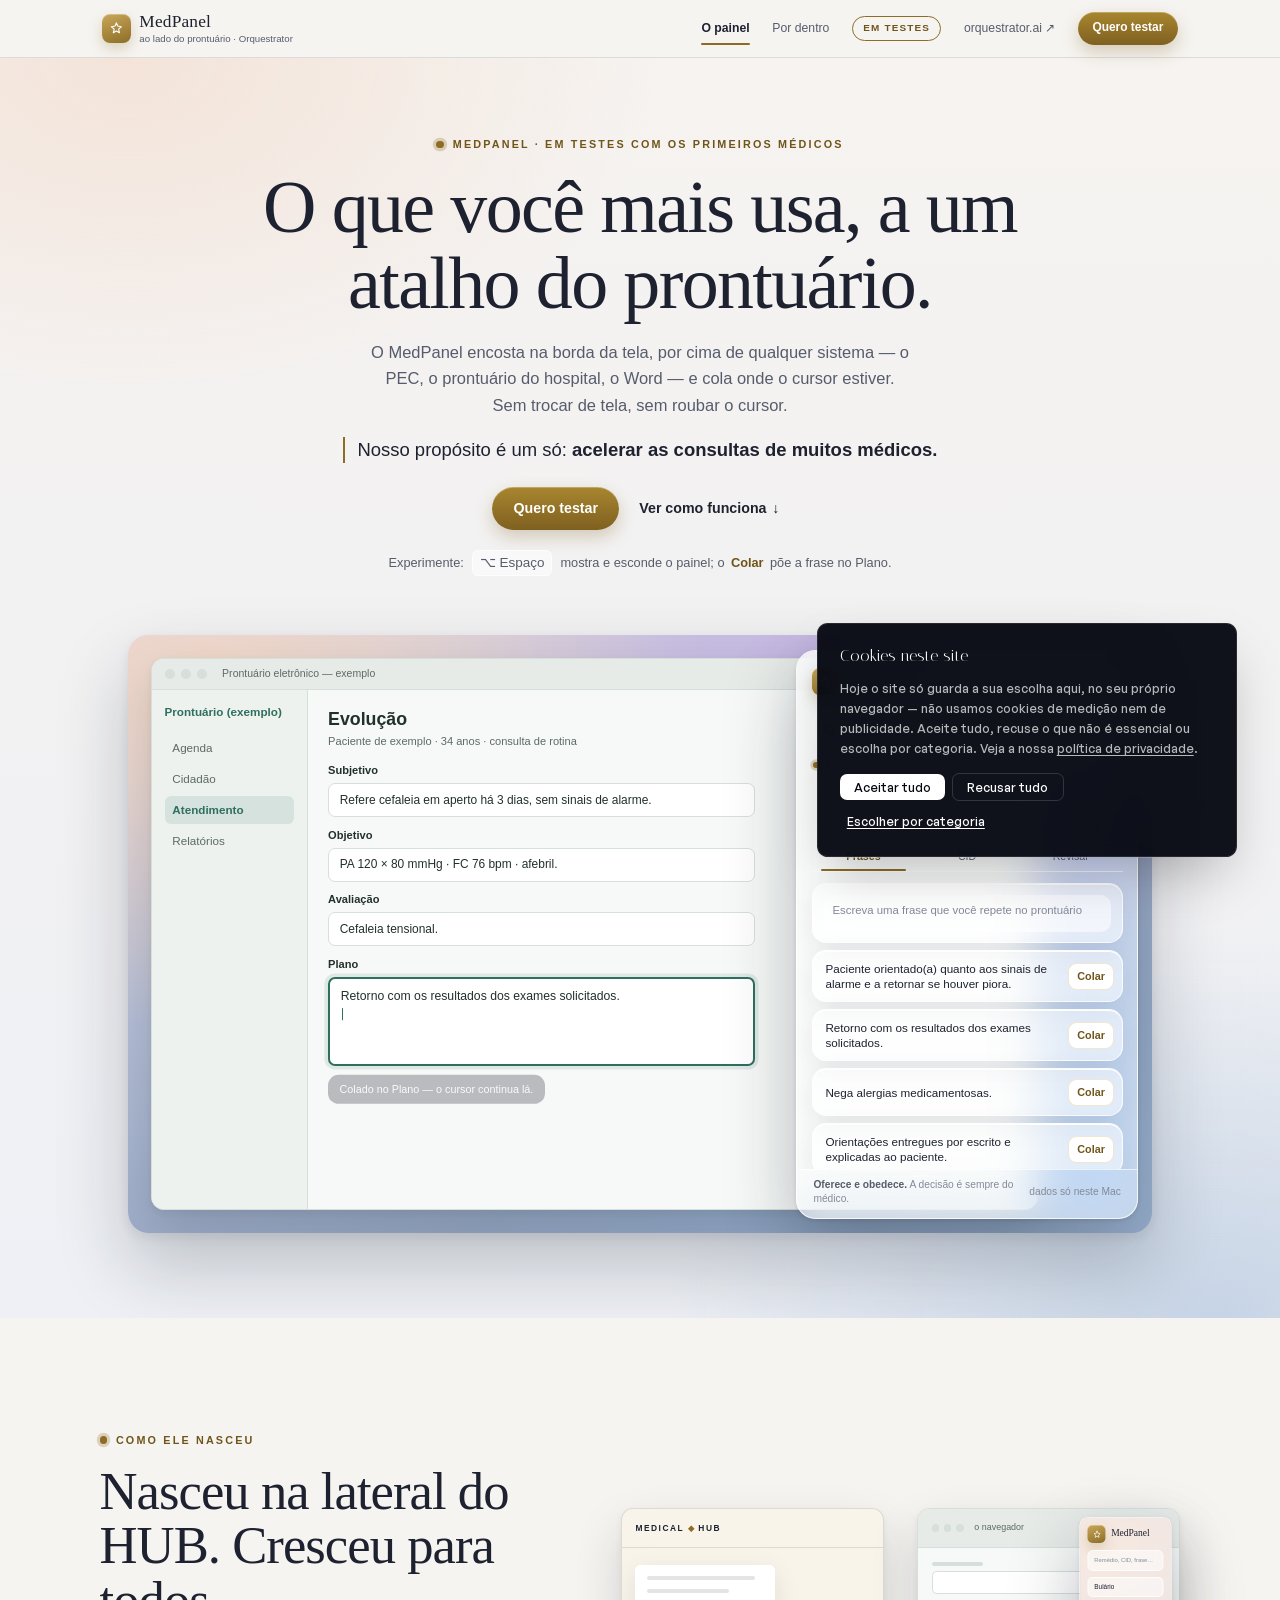
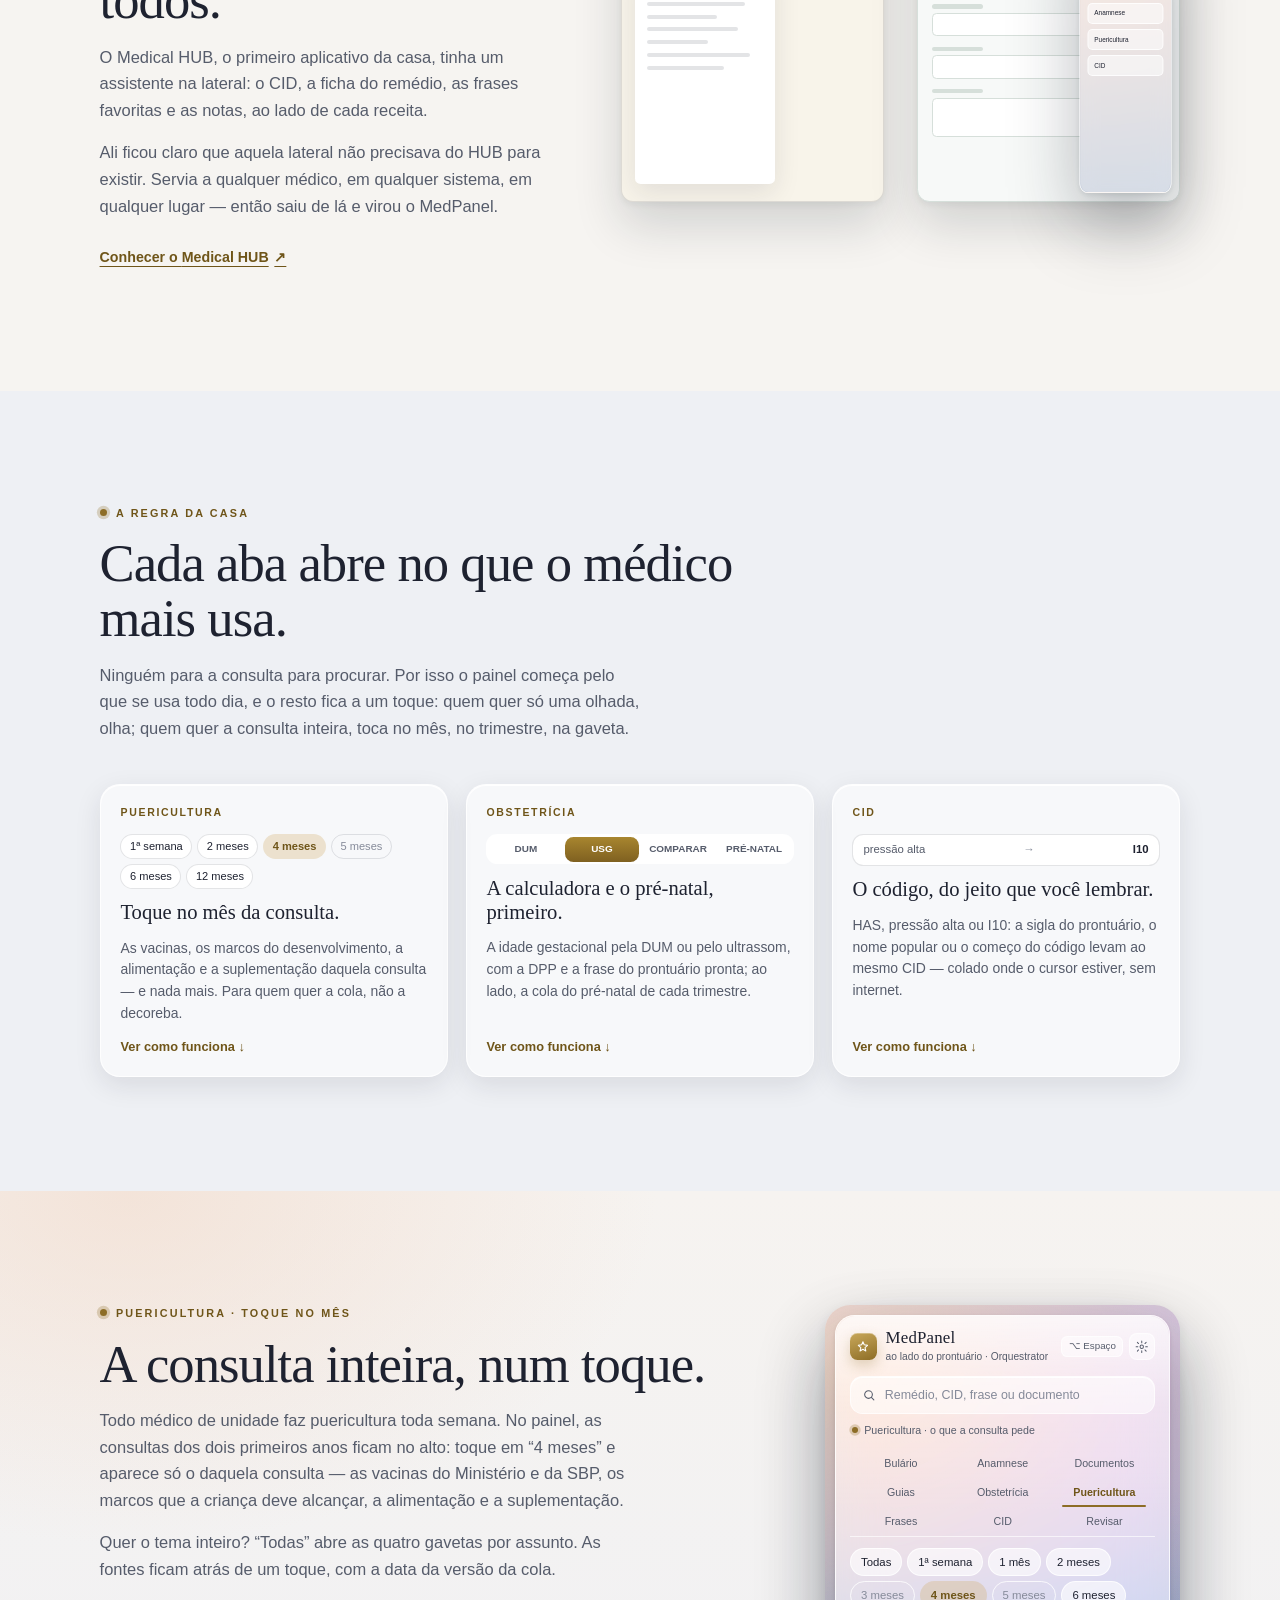
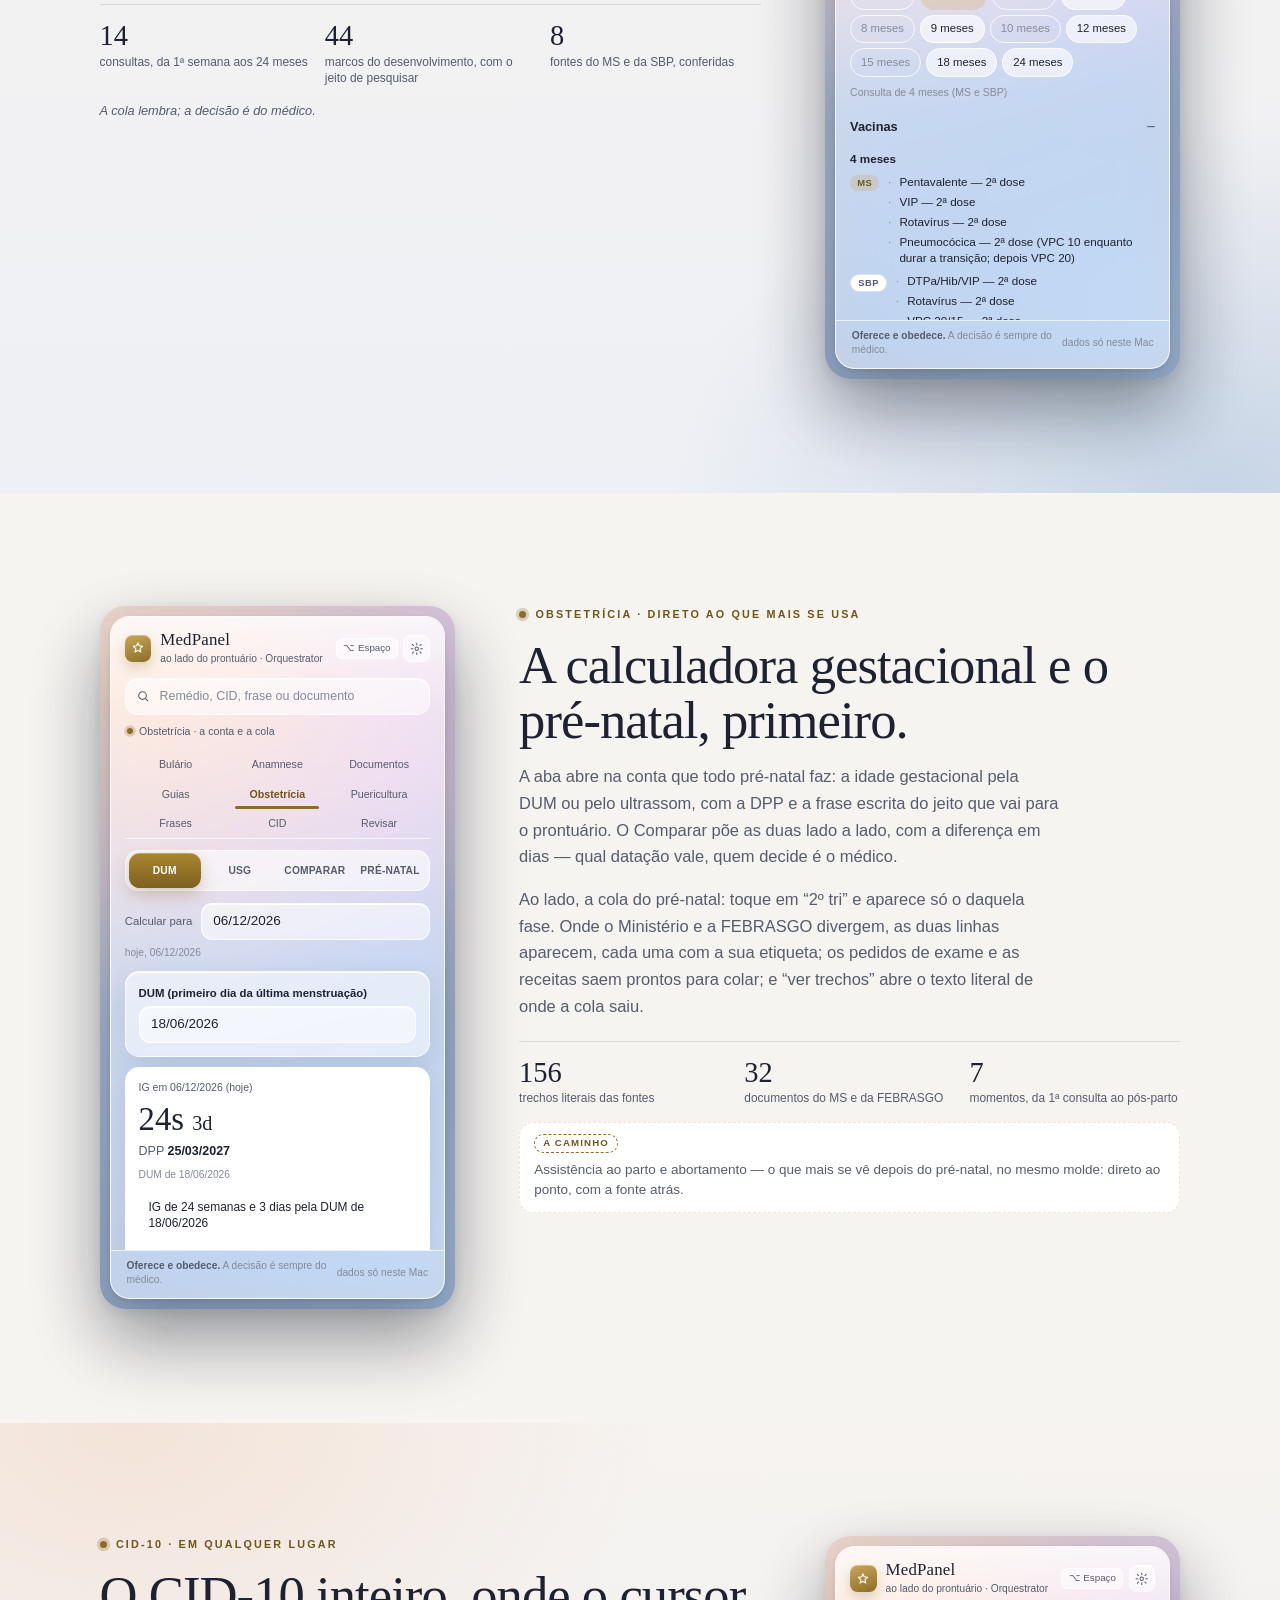
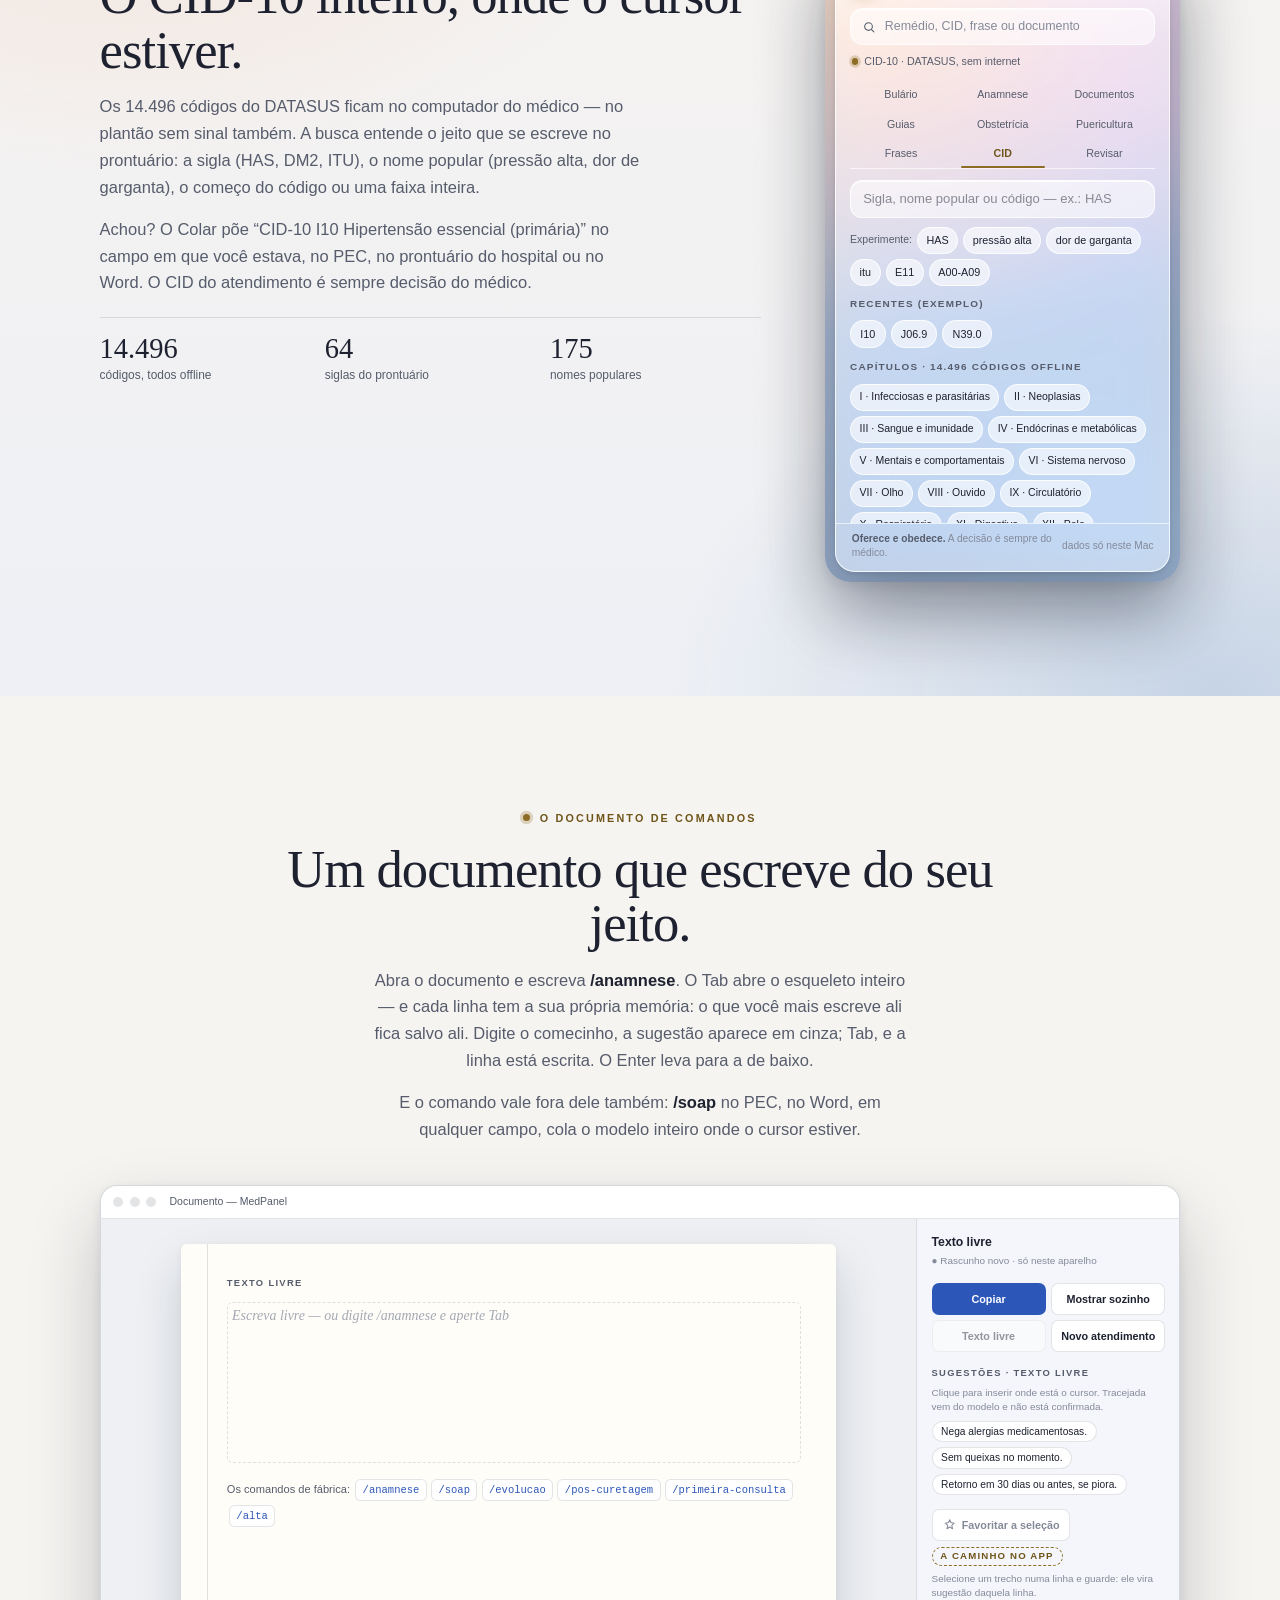
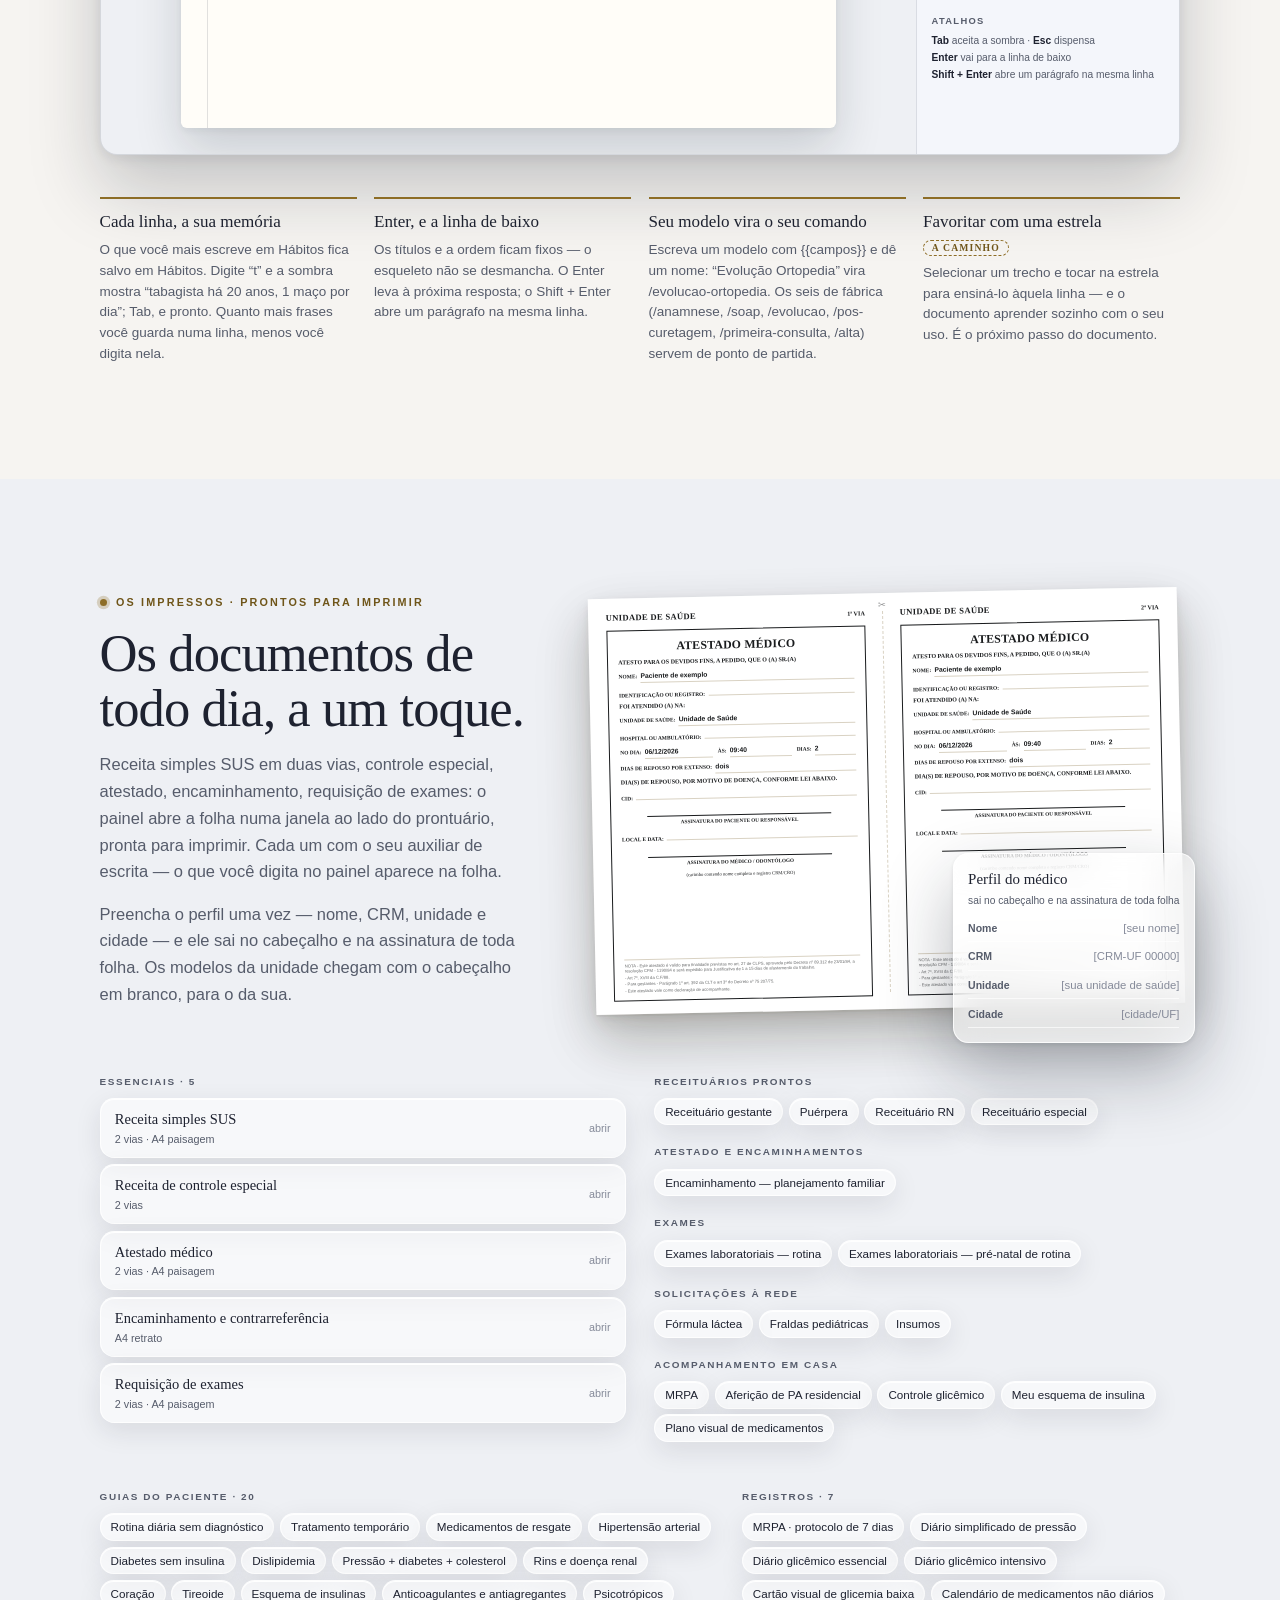
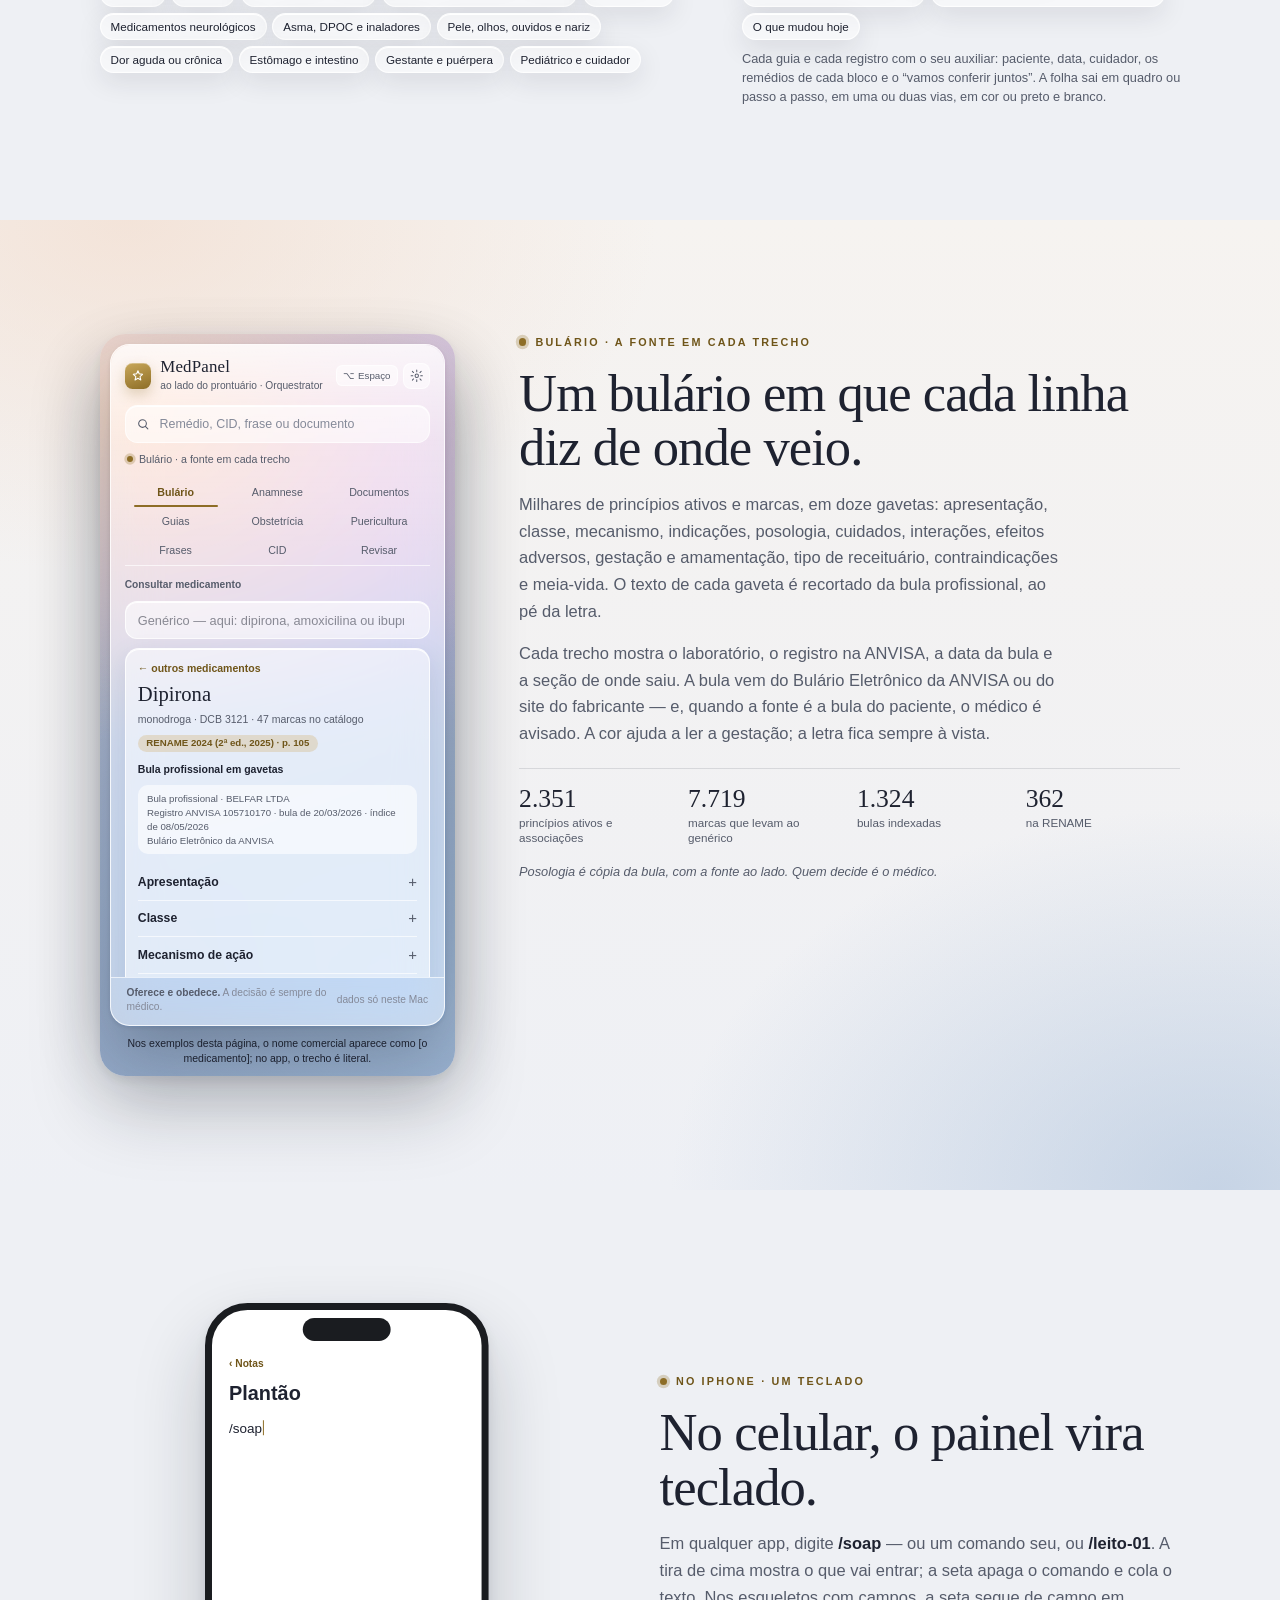
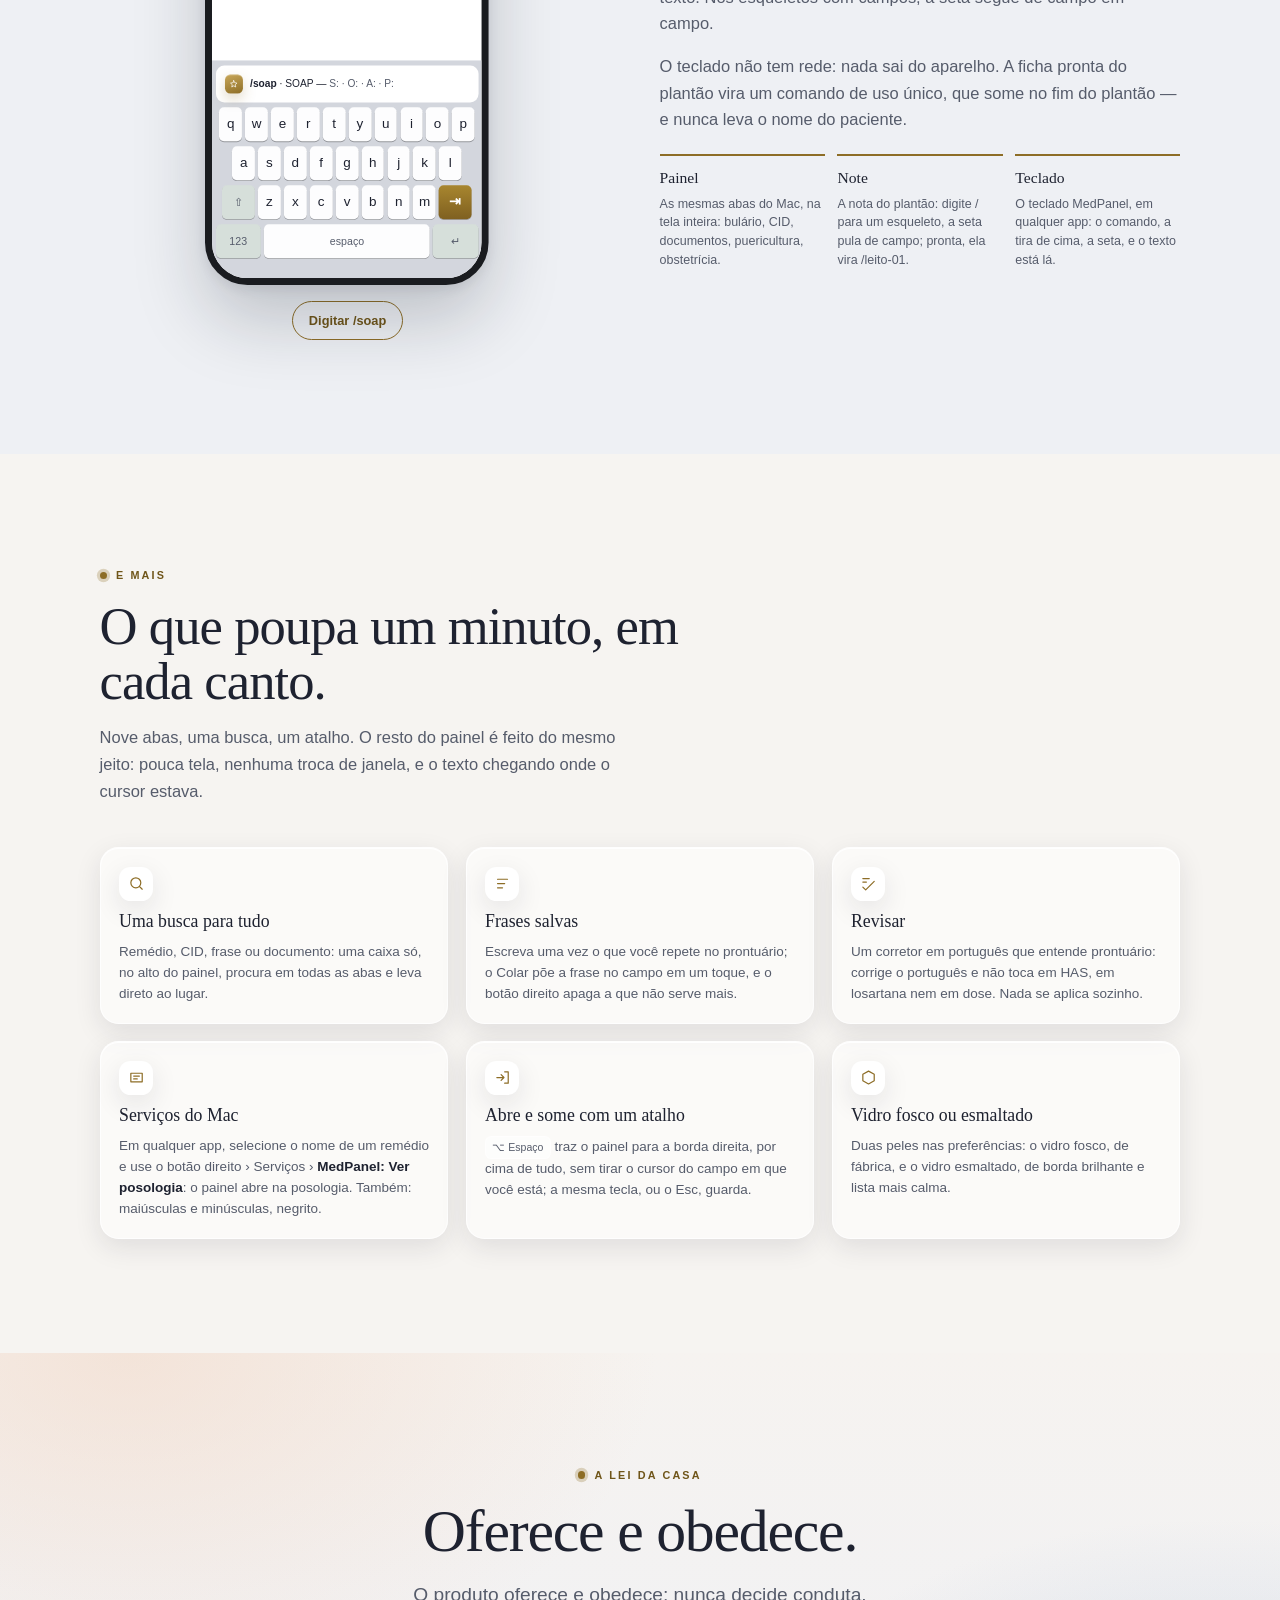
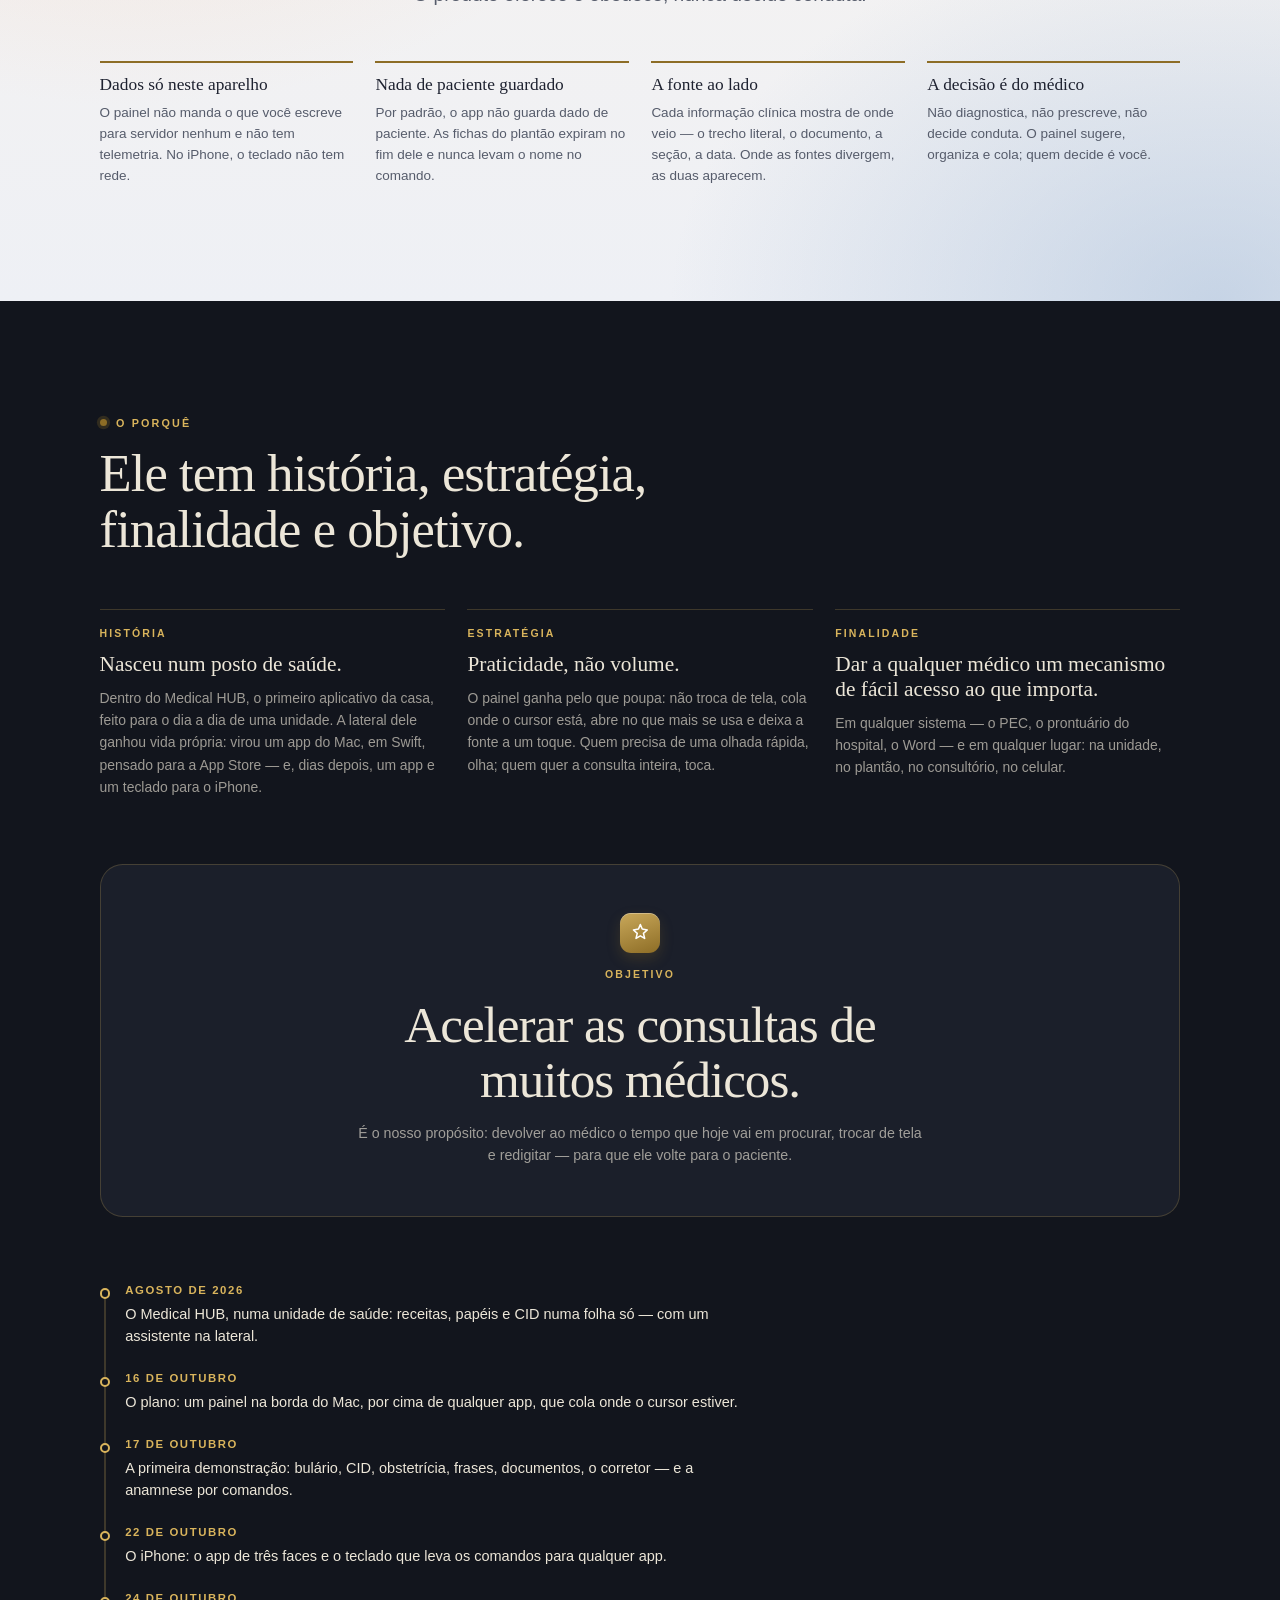
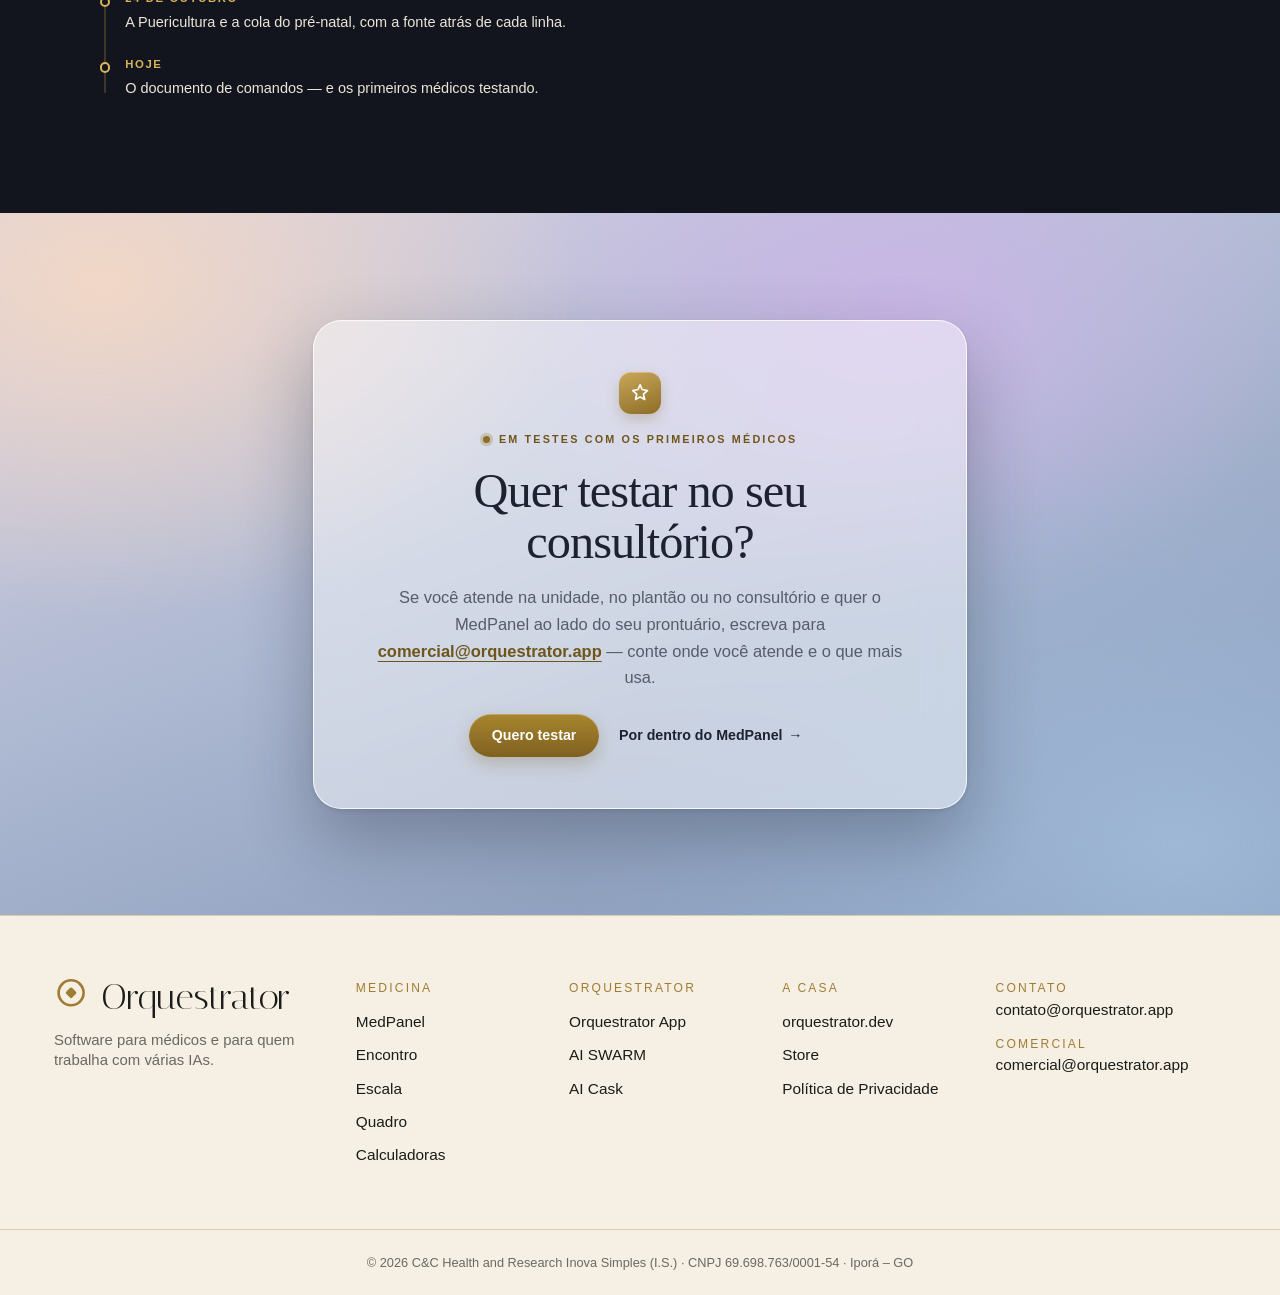
==== commit 74ccaaaf: "Standardize MedPanel branding and canonical website links" ====
--- a/index.html
+++ b/index.html
@@ -1,7 +1,7 @@
-<!DOCTYPE html><html lang="pt-BR"><head><meta charSet="utf-8"/><meta name="viewport" content="width=device-width, initial-scale=1"/><link rel="preload" href="/_next/static/media/002ad56b38a46c9f-s.p.0f59t7u8y6li6.woff2" as="font" crossorigin="" type="font/woff2"/><link rel="preload" href="/_next/static/media/015286201268d2a6-s.p.0l4wo6bqs1t08.woff2" as="font" crossorigin="" type="font/woff2"/><link rel="preload" href="/_next/static/media/016d87c0cc8b8e03-s.p.0frjw6rbwpb9q.woff2" as="font" crossorigin="" type="font/woff2"/><link rel="preload" href="/_next/static/media/019e33408574e34b-s.p.15c9-flx7omvj.woff2" as="font" crossorigin="" type="font/woff2"/><link rel="preload" href="/_next/static/media/02e550b4c497ffd7-s.p.0_0t1613pgxdo.woff2" as="font" crossorigin="" type="font/woff2"/><link rel="preload" href="/_next/static/media/0384cfd38b99ce4f-s.p.11c-kdd-h5mww.woff2" as="font" crossorigin="" type="font/woff2"/><link rel="preload" href="/_next/static/media/03c0db9b5a4c2c94-s.p.0zgs71~~du8hq.woff2" as="font" crossorigin="" type="font/woff2"/><link rel="preload" href="/_next/static/media/03d0e36c7236607b-s.p.0y95oh9lipnmo.woff2" as="font" crossorigin="" type="font/woff2"/><link rel="preload" href="/_next/static/media/059824b686cd8047-s.p.0s2ldow7b7h7s.woff2" as="font" crossorigin="" type="font/woff2"/><link rel="preload" href="/_next/static/media/0c70f68f8f8a0de0-s.p.16jhs1jc24tr1.woff2" as="font" crossorigin="" type="font/woff2"/><link rel="preload" href="/_next/static/media/114efd192faddb25-s.p.0w9ayaf69b0px.woff2" as="font" crossorigin="" type="font/woff2"/><link rel="preload" href="/_next/static/media/1615dd90058dd472-s.p.0ea7t3jcdhrxv.woff2" as="font" crossorigin="" type="font/woff2"/><link rel="preload" href="/_next/static/media/172c6d7f19452c54-s.p.0swyj9sqf7rvm.woff2" as="font" crossorigin="" type="font/woff2"/><link rel="preload" href="/_next/static/media/17641f5d78f6e900-s.p.13-kge8vfriao.woff2" as="font" crossorigin="" type="font/woff2"/><link rel="preload" href="/_next/static/media/186b494074a89ca8-s.p.0~j1_3a3olz91.woff2" as="font" crossorigin="" type="font/woff2"/><link rel="preload" href="/_next/static/media/18abe14d1590d8ea-s.p.15jy1f6j2cwxb.woff2" as="font" crossorigin="" type="font/woff2"/><link rel="preload" href="/_next/static/media/1903d20155caee42-s.p.078hb-~~~e4u..woff2" as="font" crossorigin="" type="font/woff2"/><link rel="preload" href="/_next/static/media/1943fced1587c24b-s.p.170n8mp7t~vga.woff2" as="font" crossorigin="" type="font/woff2"/><link rel="preload" href="/_next/static/media/1b48ef96a6c7a65c-s.p.0ktphb4l_lcfj.woff2" as="font" crossorigin="" type="font/woff2"/><link rel="preload" href="/_next/static/media/1b8def2d4a8da93e-s.p.0v_0_hk7e7~yp.woff2" as="font" crossorigin="" type="font/woff2"/><link rel="preload" href="/_next/static/media/1ccd044fc4a54a49-s.p.17-tgeuymqxh5.woff2" as="font" crossorigin="" type="font/woff2"/><link rel="preload" href="/_next/static/media/1db2ddb569d52191-s.p.03tbozdp~tgys.woff2" as="font" crossorigin="" type="font/woff2"/><link rel="preload" href="/_next/static/media/1e9d7fbc9ac005c3-s.p.0_dmq5q2vhnid.woff2" as="font" crossorigin="" type="font/woff2"/><link rel="preload" href="/_next/static/media/1f9dadf367424346-s.p.048mod9pcqvnw.woff2" as="font" crossorigin="" type="font/woff2"/><link rel="preload" href="/_next/static/media/2119272d4c96c9c9-s.p.0.lx5qgaer0ct.woff2" as="font" crossorigin="" type="font/woff2"/><link rel="preload" href="/_next/static/media/218f525e9b20ae3e-s.p.014ixqos2.ryc.woff2" as="font" crossorigin="" type="font/woff2"/><link rel="preload" href="/_next/static/media/22d2d81e68feff15-s.p.13j4rasgmsp6e.woff2" as="font" crossorigin="" type="font/woff2"/><link rel="preload" href="/_next/static/media/23c71eb8a6f6169d-s.p.0s.jkum2lcyjv.woff2" as="font" crossorigin="" type="font/woff2"/><link rel="preload" href="/_next/static/media/2571f6eeabbf3907-s.p.0psua3g_q0tf..woff2" as="font" crossorigin="" type="font/woff2"/><link rel="preload" href="/_next/static/media/2742bd55ed4b42b4-s.p.0j3-p-c4z58wc.woff2" as="font" crossorigin="" type="font/woff2"/><link rel="preload" href="/_next/static/media/2815314c7967c94e-s.p.00~guypj.h52f.woff2" as="font" crossorigin="" type="font/woff2"/><link rel="preload" href="/_next/static/media/290a98c49fc544b8-s.p.0szxdfj~32mno.woff2" as="font" crossorigin="" type="font/woff2"/><link rel="preload" href="/_next/static/media/29863229b98b5b0e-s.p.0d8pweo_c5uza.woff2" as="font" crossorigin="" type="font/woff2"/><link rel="preload" href="/_next/static/media/29ae915e262396fb-s.p.0dfw7s_2.owjv.woff2" as="font" crossorigin="" type="font/woff2"/><link rel="preload" href="/_next/static/media/2c053f3774869505-s.p.0-k1_d63lro6r.woff2" as="font" crossorigin="" type="font/woff2"/><link rel="preload" href="/_next/static/media/2e7ac61358eea525-s.p.00s5cagt6wc4q.woff2" as="font" crossorigin="" type="font/woff2"/><link rel="preload" href="/_next/static/media/30101e235752ba5c-s.p.0getib0pu_436.woff2" as="font" crossorigin="" type="font/woff2"/><link rel="preload" href="/_next/static/media/3042c2e1bf6e0b3a-s.p.06eu29w_zl6l..woff2" as="font" crossorigin="" type="font/woff2"/><link rel="preload" href="/_next/static/media/308b966a1f39dbd4-s.p.16cf3gg_auvqp.woff2" as="font" crossorigin="" type="font/woff2"/><link rel="preload" href="/_next/static/media/30b879d734f9dd8e-s.p.0-70ydyhqilor.woff2" as="font" crossorigin="" type="font/woff2"/><link rel="preload" href="/_next/static/media/30bfaf64d8064a6e-s.p.07~mune9gxpey.woff2" as="font" crossorigin="" type="font/woff2"/><link rel="preload" href="/_next/static/media/31bf168104181c41-s.p.08xoca~ukip3-.woff2" as="font" crossorigin="" type="font/woff2"/><link rel="preload" href="/_next/static/media/32bf47ff417e40e6-s.p.07zsh62m0mjal.woff2" as="font" crossorigin="" type="font/woff2"/><link rel="preload" href="/_next/static/media/32d3e9e57264ec6b-s.p.08ocvddxa0k3i.woff2" as="font" crossorigin="" type="font/woff2"/><link rel="preload" href="/_next/static/media/34eb8c341b30770d-s.p.0141frvn8id8e.woff2" as="font" crossorigin="" type="font/woff2"/><link rel="preload" href="/_next/static/media/38324df556f1cbfc-s.p.0xca240w8705d.woff2" as="font" crossorigin="" type="font/woff2"/><link rel="preload" href="/_next/static/media/38d3d755b469d320-s.p.0dk81a7t2l186.woff2" as="font" crossorigin="" type="font/woff2"/><link rel="preload" href="/_next/static/media/38f7094e78698b72-s.p.0m-s2861w5uc-.woff2" as="font" crossorigin="" type="font/woff2"/><link rel="preload" href="/_next/static/media/39b81b413540af58-s.p.0lekvco3k8ve0.woff2" as="font" crossorigin="" type="font/woff2"/><link rel="preload" href="/_next/static/media/39ea45b643d11126-s.p.0~r7ivmm2mcvg.woff2" as="font" crossorigin="" type="font/woff2"/><link rel="preload" href="/_next/static/media/3b002f1e24fde4fe-s.p.0znmwvtv.66iu.woff2" as="font" crossorigin="" type="font/woff2"/><link rel="preload" href="/_next/static/media/3b07cee987576037-s.p.0040bsbx8kml6.woff2" as="font" crossorigin="" type="font/woff2"/><link rel="preload" href="/_next/static/media/3b232dea2eef096a-s.p.13kc8y-cgzok5.woff2" as="font" crossorigin="" type="font/woff2"/><link rel="preload" href="/_next/static/media/3c1539a1e6471691-s.p.0tjgtdnznbyq9.woff2" as="font" crossorigin="" type="font/woff2"/><link rel="preload" href="/_next/static/media/3c796dc6494646dd-s.p.151y816.hctxg.woff2" as="font" crossorigin="" type="font/woff2"/><link rel="preload" href="/_next/static/media/3dc9d37f1e023b5c-s.p.107-ezm2kofo7.woff2" as="font" crossorigin="" type="font/woff2"/><link rel="preload" href="/_next/static/media/41f33cb677fa4a62-s.p.0~87j81d4ys0p.woff2" as="font" crossorigin="" type="font/woff2"/><link rel="preload" href="/_next/static/media/4206bf5f02e55e3e-s.p.02zyt0sou8-iy.woff2" as="font" crossorigin="" type="font/woff2"/><link rel="preload" href="/_next/static/media/4279f63cfb2374d8-s.p.0n4ljy-vbxs-e.woff2" as="font" crossorigin="" type="font/woff2"/><link rel="preload" href="/_next/static/media/43850f28247faf1b-s.p.0.dq458kqa84g.woff2" as="font" crossorigin="" type="font/woff2"/><link rel="preload" href="/_next/static/media/43ad679dc4361f92-s.p.00w2nfn2~ia6~.woff2" as="font" crossorigin="" type="font/woff2"/><link rel="preload" href="/_next/static/media/43d5378de42f63cc-s.p.0ycp3fi3jq_mm.woff2" as="font" crossorigin="" type="font/woff2"/><link rel="preload" href="/_next/static/media/43f91e7f4777335f-s.p.07g1tgvmg9ine.woff2" as="font" crossorigin="" type="font/woff2"/><link rel="preload" href="/_next/static/media/4493b6c988dcc597-s.p.0c~1~gyur2yps.woff2" as="font" crossorigin="" type="font/woff2"/><link rel="preload" href="/_next/static/media/44e19c97da992608-s.p.08o5va35zzzx9.woff2" as="font" crossorigin="" type="font/woff2"/><link rel="preload" href="/_next/static/media/454338c3bf4dc1e7-s.p.15viufso940v~.woff2" as="font" crossorigin="" type="font/woff2"/><link rel="preload" href="/_next/static/media/45f9fd801a720905-s.p.125sq2q5i56h8.woff2" as="font" crossorigin="" type="font/woff2"/><link rel="preload" href="/_next/static/media/4645ea835cc3f7b8-s.p.0dj1my6ttu8ty.woff2" as="font" crossorigin="" type="font/woff2"/><link rel="preload" href="/_next/static/media/47ca01105d385403-s.p.0km24i32.m7pj.woff2" as="font" crossorigin="" type="font/woff2"/><link rel="preload" href="/_next/static/media/4c0a3785cb91fe1f-s.p.0_q~3l0e8crkw.woff2" as="font" crossorigin="" type="font/woff2"/><link rel="preload" href="/_next/static/media/4cb1a9cead03db1c-s.p.0x353o575c_g7.woff2" as="font" crossorigin="" type="font/woff2"/><link rel="preload" href="/_next/static/media/4d8ac7b813979ef2-s.p.0kbhptd9vy1vd.woff2" as="font" crossorigin="" type="font/woff2"/><link rel="preload" href="/_next/static/media/4e82145fb9ff7a17-s.p.117v.dfrhv3ja.woff2" as="font" crossorigin="" type="font/woff2"/><link rel="preload" href="/_next/static/media/4e912a91d27e9498-s.p.0ls885o9_eck6.woff2" as="font" crossorigin="" type="font/woff2"/><link rel="preload" href="/_next/static/media/4eae29a803afd31c-s.p.02gd0ifb6qu1w.woff2" as="font" crossorigin="" type="font/woff2"/><link rel="preload" href="/_next/static/media/5053fba55258321d-s.p.10w.ec_utoj...woff2" as="font" crossorigin="" type="font/woff2"/><link rel="preload" href="/_next/static/media/519e956447734572-s.p.0kk_zpcilsxyr.woff2" as="font" crossorigin="" type="font/woff2"/><link rel="preload" href="/_next/static/media/53f4e35201f5bdba-s.p.0o1qmyj6lhw3s.woff2" as="font" crossorigin="" type="font/woff2"/><link rel="preload" href="/_next/static/media/5429c782079d5828-s.p.10.2gwamig1em.woff2" as="font" crossorigin="" type="font/woff2"/><link rel="preload" href="/_next/static/media/554d7ece9eb1d626-s.p.00ejiy3h0vnz5.woff2" as="font" crossorigin="" type="font/woff2"/><link rel="preload" href="/_next/static/media/55cbd646e20d5a4a-s.p.15hfhpk_yvi1x.woff2" as="font" crossorigin="" type="font/woff2"/><link rel="preload" href="/_next/static/media/56551c7972e3e6a7-s.p.0zokh0ffjfu2f.woff2" as="font" crossorigin="" type="font/woff2"/><link rel="preload" href="/_next/static/media/56977a4d4a99d277-s.p.0b.5jf1w2i6u8.woff2" as="font" crossorigin="" type="font/woff2"/><link rel="preload" href="/_next/static/media/56a6a3a116f6044c-s.p.0b~jmhrk-t0dt.woff2" as="font" crossorigin="" type="font/woff2"/><link rel="preload" href="/_next/static/media/56d1203728e99c8c-s.p.03a5wbj4l-22~.woff2" as="font" crossorigin="" type="font/woff2"/><link rel="preload" href="/_next/static/media/573d0623a59073f8-s.p.0sm~vsuif1.ws.woff2" as="font" crossorigin="" type="font/woff2"/><link rel="preload" href="/_next/static/media/584427a24da92ff9-s.p.03eiudkl6d4sf.woff2" as="font" crossorigin="" type="font/woff2"/><link rel="preload" href="/_next/static/media/5895cc5c1f4e395e-s.p.07tgn0eirg0af.woff2" as="font" crossorigin="" type="font/woff2"/><link rel="preload" href="/_next/static/media/594db5398266c67b-s.p.0qllyycmz3o74.woff2" as="font" crossorigin="" type="font/woff2"/><link rel="preload" href="/_next/static/media/595cb9f999fd773e-s.p.17j6a5pcm30ju.woff2" as="font" crossorigin="" type="font/woff2"/><link rel="preload" href="/_next/static/media/5b1c5a78a9c69923-s.p.15vj~o235.y3w.woff2" as="font" crossorigin="" type="font/woff2"/><link rel="preload" href="/_next/static/media/5bb627cdef88be70-s.p.15ky-5d4rx_85.woff2" as="font" crossorigin="" type="font/woff2"/><link rel="preload" href="/_next/static/media/5bc7a4f67b3b2417-s.p.08gyw9lf3jv.m.woff2" as="font" crossorigin="" type="font/woff2"/><link rel="preload" href="/_next/static/media/5c758e5c750963c1-s.p.13pulpd9wfii8.woff2" as="font" crossorigin="" type="font/woff2"/><link rel="preload" href="/_next/static/media/5c871332aed31bd4-s.p.0p2pjvz522bdc.woff2" as="font" crossorigin="" type="font/woff2"/><link rel="preload" href="/_next/static/media/5e4a79e78aa24b35-s.p.00lgwjqpsw5qx.woff2" as="font" crossorigin="" type="font/woff2"/><link rel="preload" href="/_next/static/media/5f2b8d2cb6088495-s.p.0.zddlow_b4mp.woff2" as="font" crossorigin="" type="font/woff2"/><link rel="preload" href="/_next/static/media/60fe495e93dd70e7-s.p.0b~8x75cm5mi~.woff2" as="font" crossorigin="" type="font/woff2"/><link rel="preload" href="/_next/static/media/6137b8a2a496944a-s.p.13ihouf9v..im.woff2" as="font" crossorigin="" type="font/woff2"/><link rel="preload" href="/_next/static/media/61739b1ce8f94749-s.p.105i-jz_sd0mu.woff2" as="font" crossorigin="" type="font/woff2"/><link rel="preload" href="/_next/static/media/619a2aaac2940701-s.p.0u_141k9520vr.woff2" as="font" crossorigin="" type="font/woff2"/><link rel="preload" href="/_next/static/media/62ff0afd35a51bd1-s.p.171jypacl9_2z.woff2" as="font" crossorigin="" type="font/woff2"/><link rel="preload" href="/_next/static/media/67b0565306d038f3-s.p.0ueiet29ajv6-.woff2" as="font" crossorigin="" type="font/woff2"/><link rel="preload" href="/_next/static/media/682cecb713d2fe79-s.p.0g5kq4_xlqyok.woff2" as="font" crossorigin="" type="font/woff2"/><link rel="preload" href="/_next/static/media/68eb6f6c399b0b08-s.p.0r8hjc~6p2.4n.woff2" as="font" crossorigin="" type="font/woff2"/><link rel="preload" href="/_next/static/media/6b3aea2fa3398619-s.p.0c9nvt9pw6tt4.woff2" as="font" crossorigin="" type="font/woff2"/><link rel="preload" href="/_next/static/media/6ca79aeb6fa5fa85-s.p.09z507-q77.s0.woff2" as="font" crossorigin="" type="font/woff2"/><link rel="preload" href="/_next/static/media/6ccf63dfa134ca34-s.p.0v44440.p30jb.woff2" as="font" crossorigin="" type="font/woff2"/><link rel="preload" href="/_next/static/media/6d834a25593dfa0d-s.p.17shrdmo9rw42.woff2" as="font" crossorigin="" type="font/woff2"/><link rel="preload" href="/_next/static/media/6ee9f0874781a17d-s.p.0fv0_aq1el2ca.woff2" as="font" crossorigin="" type="font/woff2"/><link rel="preload" href="/_next/static/media/7444726f3b492558-s.p.15n2emcfmw3rn.woff2" as="font" crossorigin="" type="font/woff2"/><link rel="preload" href="/_next/static/media/747f555f231561f1-s.p.0sa0zhj6ohpfm.woff2" as="font" crossorigin="" type="font/woff2"/><link rel="preload" href="/_next/static/media/7548fa1ad5faf4f7-s.p.0_.qk4ucm0ow2.woff2" as="font" crossorigin="" type="font/woff2"/><link rel="preload" href="/_next/static/media/762207642c1d657a-s.p.0y01noaew7tbm.woff2" as="font" crossorigin="" type="font/woff2"/><link rel="preload" href="/_next/static/media/7693c8cb3d733a96-s.p.13~1_21-x6uyg.woff2" as="font" crossorigin="" type="font/woff2"/><link rel="preload" href="/_next/static/media/7aedd79ca8c378f4-s.p.07yp.kyz719u0.woff2" as="font" crossorigin="" type="font/woff2"/><link rel="preload" href="/_next/static/media/7b323863dddd6dc5-s.p.0zmyw7ljxp4.u.woff2" as="font" crossorigin="" type="font/woff2"/><link rel="preload" href="/_next/static/media/7c390261414bb517-s.p.17wykb8p3fifa.woff2" as="font" crossorigin="" type="font/woff2"/><link rel="preload" href="/_next/static/media/7c8d94052edc7e71-s.p.0-2-ft_iqd0.0.woff2" as="font" crossorigin="" type="font/woff2"/><link rel="preload" href="/_next/static/media/7cf39da9896e5c8d-s.p.0fsp~440s8ncr.woff2" as="font" crossorigin="" type="font/woff2"/><link rel="preload" href="/_next/static/media/7ed47ed649891e2e-s.p.0mvo83r2xralf.woff2" as="font" crossorigin="" type="font/woff2"/><link rel="preload" href="/_next/static/media/805d6fde63be0378-s.p.0ghlq-xfo_zip.woff2" as="font" crossorigin="" type="font/woff2"/><link rel="preload" href="/_next/static/media/807f09ca03095886-s.p.0s9wbztz6le.n.woff2" as="font" crossorigin="" type="font/woff2"/><link rel="preload" href="/_next/static/media/81a4da8324502a54-s.p.0ut9jyf52w02r.woff2" as="font" crossorigin="" type="font/woff2"/><link rel="preload" href="/_next/static/media/82375b7342c373c4-s.p.0nc5x~sv0iiu1.woff2" as="font" crossorigin="" type="font/woff2"/><link rel="preload" href="/_next/static/media/82b8313c478753e1-s.p.0~x7aduboe87z.woff2" as="font" crossorigin="" type="font/woff2"/><link rel="preload" href="/_next/static/media/842d8ef63e76c168-s.p.0xyj--jksc19h.woff2" as="font" crossorigin="" type="font/woff2"/><link rel="preload" href="/_next/static/media/857ba7bde8bb813f-s.p.0hyjfc2~j3b_i.woff2" as="font" crossorigin="" type="font/woff2"/><link rel="preload" href="/_next/static/media/8631d000b434d536-s.p.0g4x6naic.t3x.woff2" as="font" crossorigin="" type="font/woff2"/><link rel="preload" href="/_next/static/media/870c91f2f7376843-s.p.0zswqusyc6vmq.woff2" as="font" crossorigin="" type="font/woff2"/><link rel="preload" href="/_next/static/media/8732c4c7086bd053-s.p.0jui29e2uqukt.woff2" as="font" crossorigin="" type="font/woff2"/><link rel="preload" href="/_next/static/media/874e051354b1278f-s.p.11b4qsta1mttj.woff2" as="font" crossorigin="" type="font/woff2"/><link rel="preload" href="/_next/static/media/87587daa7ddd0937-s.p.0peymdldxj2w6.woff2" as="font" crossorigin="" type="font/woff2"/><link rel="preload" href="/_next/static/media/89bcdbd88deb22d8-s.p.0g1s6hi2poy-g.woff2" as="font" crossorigin="" type="font/woff2"/><link rel="preload" href="/_next/static/media/8a93e5ea57c0b850-s.p.0gbtc2fzfbvh5.woff2" as="font" crossorigin="" type="font/woff2"/><link rel="preload" href="/_next/static/media/8add48c9e26b96e0-s.p.0aeb6fau06trx.woff2" as="font" crossorigin="" type="font/woff2"/><link rel="preload" href="/_next/static/media/8b896a3b1d451881-s.p.12bog3sx.r6gz.woff2" as="font" crossorigin="" type="font/woff2"/><link rel="preload" href="/_next/static/media/8d85211ead46f024-s.p.0q4u8osz3sx63.woff2" as="font" crossorigin="" type="font/woff2"/><link rel="preload" href="/_next/static/media/8e3ffa9f57182f51-s.p.0qdmne3sg1d0w.woff2" as="font" crossorigin="" type="font/woff2"/><link rel="preload" href="/_next/static/media/90d33ae700474423-s.p.13ya6goi-a2ah.woff2" as="font" crossorigin="" type="font/woff2"/><link rel="preload" href="/_next/static/media/92582803f0a88444-s.p.15-fchnicn4xz.woff2" as="font" crossorigin="" type="font/woff2"/><link rel="preload" href="/_next/static/media/92b80bd9a9d53a69-s.p.16500~_rqnaut.woff2" as="font" crossorigin="" type="font/woff2"/><link rel="preload" href="/_next/static/media/9356059034c240cf-s.p.0.-t~ko24zgh3.woff2" as="font" crossorigin="" type="font/woff2"/><link rel="preload" href="/_next/static/media/9426f7288a7de5a1-s.p.12v81o_1pqu-4.woff2" as="font" crossorigin="" type="font/woff2"/><link rel="preload" href="/_next/static/media/9476014bfb55e021-s.p.04bgm3p-ryneg.woff2" as="font" crossorigin="" type="font/woff2"/><link rel="preload" href="/_next/static/media/94e088df2ff61238-s.p.0rdu4umunrsy_.woff2" as="font" crossorigin="" type="font/woff2"/><link rel="preload" href="/_next/static/media/96034c0eaf2cddc2-s.p.0wm7u274t9u_p.woff2" as="font" crossorigin="" type="font/woff2"/><link rel="preload" href="/_next/static/media/96ea6250e38975ad-s.p.14k_aipd85-ca.woff2" as="font" crossorigin="" type="font/woff2"/><link rel="preload" href="/_next/static/media/97d0d01438052dfd-s.p.0mh9c6~x-alo2.woff2" as="font" crossorigin="" type="font/woff2"/><link rel="preload" href="/_next/static/media/980bafb7a1f18579-s.p.0fwfq.j12atfh.woff2" as="font" crossorigin="" type="font/woff2"/><link rel="preload" href="/_next/static/media/99d29ce3d1628b3b-s.p.12pyb.cw.6gcl.woff2" as="font" crossorigin="" type="font/woff2"/><link rel="preload" href="/_next/static/media/9a3da6489e9fb4a5-s.p.0z4jb0ujxvgof.woff2" as="font" crossorigin="" type="font/woff2"/><link rel="preload" href="/_next/static/media/9a8e98b8a06c04db-s.p.0xmatv2-8~-bm.woff2" as="font" crossorigin="" type="font/woff2"/><link rel="preload" href="/_next/static/media/9a9481c74b617d1a-s.p.0m.m~3_4.s.xx.woff2" as="font" crossorigin="" type="font/woff2"/><link rel="preload" href="/_next/static/media/9b61d96fc8cc3543-s.p.13nb3l48r0h~w.woff2" as="font" crossorigin="" type="font/woff2"/><link rel="preload" href="/_next/static/media/9b677464a43784ab-s.p.09-f3m9t63i~0.woff2" as="font" crossorigin="" type="font/woff2"/><link rel="preload" href="/_next/static/media/9dc1a6fb114b646f-s.p.10m58vnrxp2-n.woff2" as="font" crossorigin="" type="font/woff2"/><link rel="preload" href="/_next/static/media/9e07fbd78ed3ac3e-s.p.04enyzxxxzpll.woff2" as="font" crossorigin="" type="font/woff2"/><link rel="preload" href="/_next/static/media/9e25fab3109d806c-s.p.0531.6iewscjm.woff2" as="font" crossorigin="" type="font/woff2"/><link rel="preload" href="/_next/static/media/9f6564d31fd899d6-s.p.0.hel~ziuzx12.woff2" as="font" crossorigin="" type="font/woff2"/><link rel="preload" href="/_next/static/media/9f80653362e1954a-s.p.053hcdlv~kwvf.woff2" as="font" crossorigin="" type="font/woff2"/><link rel="preload" href="/_next/static/media/9f9a2a49e67cf601-s.p.0lj9zh2v3r_hw.woff2" as="font" crossorigin="" type="font/woff2"/><link rel="preload" href="/_next/static/media/9fd4fe7f39e5f82b-s.p.08ie~rse4mmu1.woff2" as="font" crossorigin="" type="font/woff2"/><link rel="preload" href="/_next/static/media/a0f3e42ac853898b-s.p.0tl7xknmpf9ry.woff2" as="font" crossorigin="" type="font/woff2"/><link rel="preload" href="/_next/static/media/a268090be4c1804e-s.p.06syatoguk5z2.woff2" as="font" crossorigin="" type="font/woff2"/><link rel="preload" href="/_next/static/media/a4f2052e26435510-s.p.0pwkn2iszyoet.woff2" as="font" crossorigin="" type="font/woff2"/><link rel="preload" href="/_next/static/media/a89a8a8acb5e6fba-s.p.0jqtds0oq_8zl.woff2" as="font" crossorigin="" type="font/woff2"/><link rel="preload" href="/_next/static/media/a92268b131973493-s.p.16ktv60edhl-g.woff2" as="font" crossorigin="" type="font/woff2"/><link rel="preload" href="/_next/static/media/a9e3a065b12e9a30-s.p.188_18mg.li0c.woff2" as="font" crossorigin="" type="font/woff2"/><link rel="preload" href="/_next/static/media/b0f04e3ed950ac75-s.p.0tjfraz1v20wv.woff2" as="font" crossorigin="" type="font/woff2"/><link rel="preload" href="/_next/static/media/b2441d1931349016-s.p.0fxwyk-yap9pe.woff2" as="font" crossorigin="" type="font/woff2"/><link rel="preload" href="/_next/static/media/b25b69e3dc6245b5-s.p.0fkz2qlx2c83f.woff2" as="font" crossorigin="" type="font/woff2"/><link rel="preload" href="/_next/static/media/b50dab58f89f21aa-s.p.01fc5l.v0a82l.woff2" as="font" crossorigin="" type="font/woff2"/><link rel="preload" href="/_next/static/media/b7e8caa97b5856b9-s.p.0zsrpjl.g0n._.woff2" as="font" crossorigin="" type="font/woff2"/><link rel="preload" href="/_next/static/media/b9adc121e4baf24e-s.p.0al5c_mc~j4ij.woff2" as="font" crossorigin="" type="font/woff2"/><link rel="preload" href="/_next/static/media/b9bcbcd825e4cb19-s.p.14ikd-012a.x-.woff2" as="font" crossorigin="" type="font/woff2"/><link rel="preload" href="/_next/static/media/bafc09d09cfddb82-s.p.06qn47kda68do.woff2" as="font" crossorigin="" type="font/woff2"/><link rel="preload" href="/_next/static/media/bcbc49057ef6d476-s.p.0m0..98sefbb~.woff2" as="font" crossorigin="" type="font/woff2"/><link rel="preload" href="/_next/static/media/bd277df6cb2c4dca-s.p.147s3xh4e017y.woff2" as="font" crossorigin="" type="font/woff2"/><link rel="preload" href="/_next/static/media/bdf423eef2385c65-s.p.0byd7qbtbrb-m.woff2" as="font" crossorigin="" type="font/woff2"/><link rel="preload" href="/_next/static/media/bf26bb7c57ffc77e-s.p.10jbyc-s~zui3.woff2" as="font" crossorigin="" type="font/woff2"/><link rel="preload" href="/_next/static/media/c03084cb544ba674-s.p.0q1ti2~gkvi6x.woff2" as="font" crossorigin="" type="font/woff2"/><link rel="preload" href="/_next/static/media/c079a35c77cb53f3-s.p.0ule0mvdx0_0f.woff2" as="font" crossorigin="" type="font/woff2"/><link rel="preload" href="/_next/static/media/c1ec24fe94df81b3-s.p.0tfo00hejcqfw.woff2" as="font" crossorigin="" type="font/woff2"/><link rel="preload" href="/_next/static/media/c303aa715ec40fd9-s.p.04ohx5tlpid6b.woff2" as="font" crossorigin="" type="font/woff2"/><link rel="preload" href="/_next/static/media/c37cd8b6b6fbeadc-s.p.0w9_hq4wcx6v5.woff2" as="font" crossorigin="" type="font/woff2"/><link rel="preload" href="/_next/static/media/c5ff3f8ea5a1f0cb-s.p.03773gm8xymp_.woff2" as="font" crossorigin="" type="font/woff2"/><link rel="preload" href="/_next/static/media/c70801b8d8b95519-s.p.08mc~67zal_-7.woff2" as="font" crossorigin="" type="font/woff2"/><link rel="preload" href="/_next/static/media/c7a823edda640ea9-s.p.08ge.2gm_9.ai.woff2" as="font" crossorigin="" type="font/woff2"/><link rel="preload" href="/_next/static/media/c7d48713e88c1ead-s.p.04yek7s_9e.73.woff2" as="font" crossorigin="" type="font/woff2"/><link rel="preload" href="/_next/static/media/cb26989b5e17a4f3-s.p.0~8jb6w3~7om1.woff2" as="font" crossorigin="" type="font/woff2"/><link rel="preload" href="/_next/static/media/cd1a7c545d1cee62-s.p.151tjpr7m6b2m.woff2" as="font" crossorigin="" type="font/woff2"/><link rel="preload" href="/_next/static/media/ce4ab1dbf40a1cb7-s.p.154mdpoqs8c8l.woff2" as="font" crossorigin="" type="font/woff2"/><link rel="preload" href="/_next/static/media/ce9dd0cbe2c054fc-s.p.0pki6fq82sa57.woff2" as="font" crossorigin="" type="font/woff2"/><link rel="preload" href="/_next/static/media/d0029609c371c61b-s.p.0zs02_brw1qt0.woff2" as="font" crossorigin="" type="font/woff2"/><link rel="preload" href="/_next/static/media/d054ca779017fe68-s.p.0h_nsvriro9re.woff2" as="font" crossorigin="" type="font/woff2"/><link rel="preload" href="/_next/static/media/d075207d1583de4f-s.p.15pz_4uf5yyqe.woff2" as="font" crossorigin="" type="font/woff2"/><link rel="preload" href="/_next/static/media/d07afc21ce36afe2-s.p.0qvvrw8qrem~e.woff2" as="font" crossorigin="" type="font/woff2"/><link rel="preload" href="/_next/static/media/d12a7f22dbffd084-s.p.0p58ebg_ic8c3.woff2" as="font" crossorigin="" type="font/woff2"/><link rel="preload" href="/_next/static/media/d2e1f04e17ad2e56-s.p.0y1r__enx86jz.woff2" as="font" crossorigin="" type="font/woff2"/><link rel="preload" href="/_next/static/media/d7d5a215473de3c0-s.p.0.9-t3nbz~spm.woff2" as="font" crossorigin="" type="font/woff2"/><link rel="preload" href="/_next/static/media/d7eac4366807be0e-s.p.094u66l5n0j3s.woff2" as="font" crossorigin="" type="font/woff2"/><link rel="preload" href="/_next/static/media/dac86c95ff4aead2-s.p.0465c7pyy7.vg.woff2" as="font" crossorigin="" type="font/woff2"/><link rel="preload" href="/_next/static/media/dc4bd4eacb24aa2d-s.p.0q4~wsryvh7a..woff2" as="font" crossorigin="" type="font/woff2"/><link rel="preload" href="/_next/static/media/dd21867e41ab4f1f-s.p.0t.c1-4-ttnog.woff2" as="font" crossorigin="" type="font/woff2"/><link rel="preload" href="/_next/static/media/dda055bf91d2b565-s.p.0u0jyhajnjmva.woff2" as="font" crossorigin="" type="font/woff2"/><link rel="preload" href="/_next/static/media/dde7fdb4226bd5dd-s.p.0us4467052uqb.woff2" as="font" crossorigin="" type="font/woff2"/><link rel="preload" href="/_next/static/media/ddf08f3eeca797cf-s.p.0kmk3i.h3goug.woff2" as="font" crossorigin="" type="font/woff2"/><link rel="preload" href="/_next/static/media/dea0d7ae0ae1f578-s.p.0_ry4f75s6e.6.woff2" as="font" crossorigin="" type="font/woff2"/><link rel="preload" href="/_next/static/media/dfbc3a2b1516b7fd-s.p.0jj-w8_ara-_d.woff2" as="font" crossorigin="" type="font/woff2"/><link rel="preload" href="/_next/static/media/e06f53ba4281f774-s.p.0sgfnmz-9~~aw.woff2" as="font" crossorigin="" type="font/woff2"/><link rel="preload" href="/_next/static/media/e321acce0cab0cbc-s.p.0.ad-orbgn48f.woff2" as="font" crossorigin="" type="font/woff2"/><link rel="preload" href="/_next/static/media/e3aed36624c02265-s.p.09qj3fuplqi2x.woff2" as="font" crossorigin="" type="font/woff2"/><link rel="preload" href="/_next/static/media/e4bf00cfb41b665c-s.p.0wl7n6qdw1gtv.woff2" as="font" crossorigin="" type="font/woff2"/><link rel="preload" href="/_next/static/media/e5284a72a5981f09-s.p.0tp8jq14mvijy.woff2" as="font" crossorigin="" type="font/woff2"/><link rel="preload" href="/_next/static/media/e5de6cb0c65cc15d-s.p.073eb57uo_821.woff2" as="font" crossorigin="" type="font/woff2"/><link rel="preload" href="/_next/static/media/e64b1d261998b4cc-s.p.0juctd38vyk69.woff2" as="font" crossorigin="" type="font/woff2"/><link rel="preload" href="/_next/static/media/e685c32c8148a491-s.p.0__rtisxb59~~.woff2" as="font" crossorigin="" type="font/woff2"/><link rel="preload" href="/_next/static/media/e82ac1d5f09997f9-s.p.0pe2n-~7tp_dl.woff2" as="font" crossorigin="" type="font/woff2"/><link rel="preload" href="/_next/static/media/e86fe9b2637405b9-s.p.176e~holqi.94.woff2" as="font" crossorigin="" type="font/woff2"/><link rel="preload" href="/_next/static/media/e8f95da2fa2d9dd1-s.p.0~v2cd4pznie4.woff2" as="font" crossorigin="" type="font/woff2"/><link rel="preload" href="/_next/static/media/ec58d653480dc208-s.p.0ytulpwtort5s.woff2" as="font" crossorigin="" type="font/woff2"/><link rel="preload" href="/_next/static/media/eca16ad2fce9f93d-s.p.0mjoo56y-_3-h.woff2" as="font" crossorigin="" type="font/woff2"/><link rel="preload" href="/_next/static/media/eee6eef1155e635b-s.p.0-pt3ybw9dh8o.woff2" as="font" crossorigin="" type="font/woff2"/><link rel="preload" href="/_next/static/media/ef40981ccf68eb44-s.p.0q5zpmovloh.p.woff2" as="font" crossorigin="" type="font/woff2"/><link rel="preload" href="/_next/static/media/ef5f53497b689223-s.p.0rv7qmeoc~btu.woff2" as="font" crossorigin="" type="font/woff2"/><link rel="preload" href="/_next/static/media/ef68e223cd43c0f4-s.p.09w5dq8j0z-4t.woff2" as="font" crossorigin="" type="font/woff2"/><link rel="preload" href="/_next/static/media/ef7a6029f9548b9c-s.p.0y6j9g-w9m0lb.woff2" as="font" crossorigin="" type="font/woff2"/><link rel="preload" href="/_next/static/media/f0a2b94c7d42818b-s.p.0__o2ee2.orqg.woff2" as="font" crossorigin="" type="font/woff2"/><link rel="preload" href="/_next/static/media/f30c9196712102cc-s.p.0j2ztzdl83ald.woff2" as="font" crossorigin="" type="font/woff2"/><link rel="preload" href="/_next/static/media/f36a9c7f42fa9d0d-s.p.011~t8h6ilewy.woff2" as="font" crossorigin="" type="font/woff2"/><link rel="preload" href="/_next/static/media/f5fcd0b48edce128-s.p.106j00-foc-8u.woff2" as="font" crossorigin="" type="font/woff2"/><link rel="preload" href="/_next/static/media/f67e7276c713a8e0-s.p.0qxrv0cp7ril-.woff2" as="font" crossorigin="" type="font/woff2"/><link rel="preload" href="/_next/static/media/f6c0a9a9096c63e1-s.p.0q9q7j8r1ztm7.woff2" as="font" crossorigin="" type="font/woff2"/><link rel="preload" href="/_next/static/media/f7966e4287f8974e-s.p.0kdu7s6afhes1.woff2" as="font" crossorigin="" type="font/woff2"/><link rel="preload" href="/_next/static/media/f8f25daefdd6d19c-s.p.0gxkacjo.ve9n.woff2" as="font" crossorigin="" type="font/woff2"/><link rel="preload" href="/_next/static/media/f973c59a19b76618-s.p.0t33dk-yewpef.woff2" as="font" crossorigin="" type="font/woff2"/><link rel="preload" href="/_next/static/media/fc3cd590f283e435-s.p.0-wuujs2sy5e0.woff2" as="font" crossorigin="" type="font/woff2"/><link rel="preload" href="/_next/static/media/ff242c040326fbc1-s.p.0vahgc_-2xsv7.woff2" as="font" crossorigin="" type="font/woff2"/><link rel="preload" href="/_next/static/media/ff2552049477c49c-s.p.09dtoo1awnf1_.woff2" as="font" crossorigin="" type="font/woff2"/><link rel="preload" href="/_next/static/media/ffb6d03f9c0a2d7d-s.p.0.52jibsvs0ta.woff2" as="font" crossorigin="" type="font/woff2"/><link rel="stylesheet" href="/_next/static/chunks/0uh4jh~r38_xe.css" data-precedence="next"/><link rel="stylesheet" href="/_next/static/chunks/06d7qz5~d7o9e.css" data-precedence="next"/><link rel="stylesheet" href="/_next/static/chunks/0n-2mhrmmgpm_.css" data-precedence="next"/><link rel="preload" as="script" fetchPriority="low" href="/_next/static/chunks/13ojk_.4v1gl~.js"/><script src="/_next/static/chunks/128aahewwf1we.js" async=""></script><script src="/_next/static/chunks/0tu~8s4_990e0.js" async=""></script><script src="/_next/static/chunks/0wwpk2pzfau.p.js" async=""></script><script src="/_next/static/chunks/turbopack-0-2~xsahkz15a.js" async=""></script><script src="/_next/static/chunks/110098s3s.ldq.js" async=""></script><script src="/_next/static/chunks/0i.l9589uvx0j.js" async=""></script><script src="/_next/static/chunks/0pk7lxqegsdtn.js" async=""></script><script src="/_next/static/chunks/02p5djcad64zp.js" async=""></script><script src="/_next/static/chunks/12g8ac4cyf190.js" async=""></script><script src="/_next/static/chunks/0-h0b~42xd-m9.js" async=""></script><script src="/_next/static/chunks/15t2iiu4bs8f0.js" async=""></script><script src="/_next/static/chunks/14e3c~~~vnslv.js" async=""></script><script src="/_next/static/chunks/0ek798yvsbvj1.js" async=""></script><script src="/_next/static/chunks/0asd9b7684_g~.js" async=""></script><link rel="preload" href="/fonts/general-sans.css" as="style"/><meta name="next-size-adjust" content=""/><meta name="theme-color" content="#f6f4f1"/><title>Med Painel — o que você mais usa, a um atalho do prontuário</title><meta name="description" content="O painel do médico ao lado de qualquer prontuário: a puericultura por consulta, a calculadora gestacional e o pré-natal, o CID-10 inteiro, o documento de comandos, os impressos e um bulário com a fonte em cada trecho. Mac e iPhone, sem internet. Em testes com os primeiros médicos."/><meta name="application-name" content="Med Painel"/><meta name="author" content="Orquestrator"/><link rel="manifest" href="/manifest.webmanifest"/><meta name="creator" content="Orquestrator"/><meta name="publisher" content="Orquestrator"/><meta name="robots" content="index, follow"/><link rel="canonical" href="https://medpainel.orquestrator.ai/"/><meta property="og:title" content="Med Painel — o que você mais usa, a um atalho do prontuário"/><meta property="og:description" content="O painel do médico ao lado de qualquer prontuário: a puericultura por consulta, a calculadora gestacional e o pré-natal, o CID-10 inteiro, o documento de comandos, os impressos e um bulário com a fonte em cada trecho. Mac e iPhone, sem internet. Em testes com os primeiros médicos."/><meta property="og:url" content="https://medpainel.orquestrator.ai/"/><meta property="og:site_name" content="Med Painel · Orquestrator"/><meta property="og:locale" content="pt_BR"/><meta property="og:image" content="https://medpainel.orquestrator.ai/assets/partilha/partilha-medpainel.png"/><meta property="og:image:type" content="image/png"/><meta property="og:image:width" content="1200"/><meta property="og:image:height" content="630"/><meta property="og:image:alt" content="Med Painel — o que você mais usa, a um atalho do prontuário"/><meta property="og:type" content="website"/><meta name="twitter:card" content="summary_large_image"/><meta name="twitter:title" content="Med Painel — o que você mais usa, a um atalho do prontuário"/><meta name="twitter:description" content="O painel do médico ao lado de qualquer prontuário: a puericultura por consulta, a calculadora gestacional e o pré-natal, o CID-10 inteiro, o documento de comandos, os impressos e um bulário com a fonte em cada trecho. Mac e iPhone, sem internet. Em testes com os primeiros médicos."/><meta name="twitter:image" content="https://medpainel.orquestrator.ai/assets/partilha/partilha-medpainel.png"/><link rel="icon" href="/favicon.ico?favicon.0u-0kt6oo4~.o.ico" sizes="48x48" type="image/x-icon"/><link rel="icon" href="/icon.svg?icon.0.9m4oyebzbjk.svg" sizes="any" type="image/svg+xml"/><link rel="apple-touch-icon" href="/apple-icon.png?apple-icon.002p5khz4tq2v.png" sizes="180x180" type="image/png"/><link rel="stylesheet" href="/fonts/general-sans.css"/><script>if (location.protocol === "file:") { document.addEventListener("DOMContentLoaded", function () { document.body.innerHTML = '<div style="min-height:100vh;display:flex;flex-direction:column;align-items:center;justify-content:center;gap:1.2rem;background:#04060f;color:#fff;text-align:center;padding:2rem;font-family:Georgia,serif"><div style="font-size:2.4rem;line-height:1.1">O cinema n\u00e3o abre por aqui.</div><div style="max-width:34rem;font-family:system-ui,sans-serif;font-size:1rem;line-height:1.5;opacity:.75">Abrir o index.html com dois cliques (file://) quebra as rotas do site.<br/><br/>Volte \u00e0 pasta e d\u00ea dois cliques em <b style=\'color:#fff\'>\u201cABRIR O SITE.command\u201d</b> \u2014 o navegador abre sozinho no endere\u00e7o certo.<br/><span style=\'opacity:.6\'>(na primeira vez: clique direito \u2192 Abrir)</span></div></div>'; }); }</script><script src="/_next/static/chunks/03~yq9q893hmn.js" noModule=""></script></head><body class="zen_kaku_gothic_new_5681c457-module__sMDITG__variable marck_script_61fc120c-module__wzHLHG__variable italiana_525a09a8-module__SGugnq__variable"><div hidden=""><!--$--><!--/$--></div><script type="application/ld+json">{"@context":"https://schema.org","@graph":[{"@type":"Organization","@id":"https://medpainel.orquestrator.ai/#organization","name":"Orquestrator","legalName":"C&C Health and Research Inova Simples (I.S.)","taxID":"69.698.763/0001-54","email":"contato@orquestrator.app","url":"https://medpainel.orquestrator.ai","logo":"https://medpainel.orquestrator.ai/icon","address":{"@type":"PostalAddress","streetAddress":"Av. Goiás, 851, Qd. 75, Lt. 772, Sala 01","addressLocality":"Iporá","addressRegion":"GO","postalCode":"76200-015","addressCountry":"BR"}},{"@type":"WebSite","@id":"https://medpainel.orquestrator.ai/#website","name":"Orquestrator","description":"Orquestrator builds software for physicians: Med Painel, a side panel that pastes phrases, prescriptions and documents wherever the cursor is; residency platforms that cite their sources; and one brain orchestrating a fleet of AIs. The clinical decision always stays with the physician.","url":"https://medpainel.orquestrator.ai","publisher":{"@id":"https://medpainel.orquestrator.ai/#organization"}}]}</script><div class="scroll-layout"><div class="scroll-layout-content"><!--$!--><template data-dgst="BAILOUT_TO_CLIENT_SIDE_RENDERING"></template><!--/$--><div lang="pt-BR" class="min-h-[100svh] overflow-x-clip bg-[var(--mpv-pagina)] font-[family-name:var(--font-mpv-sans)] text-[var(--mpv-tinta)]"><a href="#conteudo" class="sr-only focus:not-sr-only focus:fixed focus:left-[1rem] focus:top-[4.6rem] focus:z-[200] focus:rounded-[0.6rem] focus:bg-[var(--mpv-tinta)] focus:px-[1rem] focus:py-[0.6rem] focus:text-[var(--mpv-branco)]">Pular para o conteúdo</a><header class="sticky top-0 z-[150] border-b border-[var(--mpv-linha-escura)] bg-[var(--mpv-cabeca)] font-[family-name:var(--font-mpv-sans)] backdrop-blur-[1.1rem] backdrop-saturate-[1.6]"><div class="mx-auto flex h-[4rem] max-w-[80rem] items-center justify-between gap-[1rem] px-[clamp(1rem,3vw,2.2rem)]"><a aria-label="Med Painel — início" class="flex shrink-0 items-center gap-[0.6rem] text-[var(--mpv-tinta)]" href="/"><span aria-hidden="true" class="grid shrink-0 place-items-center rounded-[28%] bg-[image:var(--mpv-selo)] text-[var(--mpv-branco)] shadow-[var(--mpv-selo-sombra)] size-[2rem]"><svg viewBox="0 0 24 24" fill="none" stroke="currentColor" stroke-width="1.8" stroke-linecap="round" stroke-linejoin="round" class="size-[52%]"><path d="M12 3l2.2 5.1L20 9.3l-4.4 3.9L17 19l-5-2.9L7 19l1.4-5.8L4 9.3l5.8-1.2z"></path></svg></span><span class="flex flex-col whitespace-nowrap leading-none"><span class="text-[1.22rem] tracking-[0.01em]" style="font-family:var(--font-mpv-serifa)">Med Painel</span><span class="mt-[0.28rem] hidden text-[0.68rem] font-medium text-[var(--mpv-tinta-2)] min-[26rem]:block">ao lado do prontuário · Orquestrator</span></span></a><nav aria-label="Med Painel" class="flex items-center gap-[clamp(0.8rem,2.2vw,1.6rem)] whitespace-nowrap text-[0.86rem]"><a aria-current="page" class="relative py-[0.4rem] font-semibold text-[var(--mpv-tinta)]" href="/">O painel<span aria-hidden="true" class="absolute inset-x-0 -bottom-[0.1rem] h-[0.15rem] rounded-full bg-[var(--mpv-acento)]"></span></a><a class="relative py-[0.4rem] text-[var(--mpv-tinta-2)] hover:text-[var(--mpv-tinta)]" href="/por-dentro/">Por dentro</a><span class="hidden rounded-full border border-[var(--mpv-acento)] px-[0.7rem] py-[0.26rem] text-[0.7rem] font-semibold uppercase tracking-[0.12em] text-[var(--mpv-acento-texto)] min-[60rem]:inline">Em testes</span><a href="https://orquestrator.ai/" class="hidden text-[var(--mpv-tinta-2)] hover:text-[var(--mpv-tinta)] min-[48rem]:inline">orquestrator.ai<!-- --> <span aria-hidden="true">↗</span></a><a href="mailto:comercial@orquestrator.app?subject=Quero%20testar%20o%20Med%20Painel" class="hidden min-h-[2.3rem] items-center rounded-full bg-[image:var(--mpv-botao)] px-[1rem] text-[0.84rem] font-semibold text-[var(--mpv-branco)] shadow-[var(--mpv-botao-sombra)] min-[40rem]:inline-flex">Quero testar</a></nav></div></header><main id="conteudo"><section id="topo" aria-labelledby="mp-abertura" class="relative overflow-x-clip bg-[image:var(--mpv-ceu-claro)] px-[clamp(1rem,4vw,3rem)] pb-[clamp(3.5rem,7vw,6rem)] pt-[clamp(3rem,7vw,5.5rem)]"><div class="mx-auto flex max-w-[54rem] flex-col items-center gap-[1.25rem] text-center"><p class="m-0 flex items-center gap-[0.65rem] text-[0.76rem] font-semibold uppercase tracking-[0.2em] text-[var(--mpv-acento-texto)]"><i aria-hidden="true" class="inline-block size-[0.5rem] shrink-0 rounded-full bg-[var(--mpv-acento)] shadow-[0_0_0_0.22rem_var(--mpv-acento-anel)]"></i>Med Painel · <!-- -->Em testes com os primeiros médicos</p><h1 id="mp-abertura" class="m-0 text-[clamp(2.6rem,6.4vw,5.2rem)] leading-[1.02] tracking-[-0.022em] text-[var(--mpv-tinta)]" style="font-family:var(--font-mpv-serifa);font-weight:400">O que você mais usa, a um atalho do prontuário.</h1><p class="m-0 max-w-[38rem] text-[clamp(1.02rem,1.45vw,1.16rem)] leading-[1.62] text-[var(--mpv-tinta-2)] text-center">O Med Painel encosta na borda da tela, por cima de qualquer sistema — o PEC, o prontuário do hospital, o Word — e cola onde o cursor estiver. Sem trocar de tela, sem roubar o cursor.</p><p class="m-0 border-l-[0.2rem] border-[var(--mpv-acento)] pl-[0.9rem] text-left text-[clamp(1.08rem,1.7vw,1.3rem)] leading-[1.45] text-[var(--mpv-tinta)]">Nosso propósito é um só: <strong class="font-semibold">acelerar as consultas de muitos médicos.</strong></p><div class="mt-[0.4rem] flex flex-wrap items-center justify-center gap-[0.8rem]"><a href="mailto:comercial@orquestrator.app?subject=Quero%20testar%20o%20Med%20Painel" class="inline-flex min-h-[3rem] items-center rounded-full bg-[image:var(--mpv-botao)] px-[1.5rem] text-[1rem] font-semibold text-[var(--mpv-branco)] shadow-[var(--mpv-botao-sombra)]">Quero testar</a><a href="#direto-ao-ponto" class="inline-flex min-h-[3rem] items-center gap-[0.4rem] px-[0.6rem] text-[1rem] font-semibold text-[var(--mpv-tinta)]">Ver como funciona <span aria-hidden="true">↓</span></a></div><p class="m-0 flex flex-wrap items-center justify-center gap-x-[0.45rem] gap-y-[0.3rem] text-[0.9rem] text-[var(--mpv-tinta-2)]">Experimente:<button type="button" aria-pressed="true" aria-label="Mostrar ou esconder o painel — no Mac, a tecla é ⌥ Espaço" class="inline-flex min-h-[2.2rem] items-center rounded-[0.6rem] px-[0.15rem] hover:bg-[var(--mpv-chip)]"><kbd class="inline-flex items-center whitespace-nowrap rounded-[0.45rem] border border-[var(--mpv-linha)] bg-[var(--mpv-tecla)] px-[0.45rem] py-[0.15rem] font-[family-name:var(--font-mpv-sans)] text-[0.78em] text-[var(--mpv-tinta-2)] text-[0.95rem]">⌥ Espaço</kbd></button>mostra e esconde o painel; o <b class="font-semibold text-[var(--mpv-acento-texto)]">Colar</b> põe a frase no Plano.</p></div><div class="mx-auto mt-[clamp(2.4rem,5vw,4rem)] w-full max-w-[72rem]"><div class="relative aspect-[72/42] w-full overflow-hidden rounded-[clamp(0.8rem,1.6vw,1.6rem)] shadow-[var(--mpv-mesa-sombra)] max-[40rem]:hidden"><div class="absolute left-0 top-0 origin-top-left" style="width:72rem;height:42rem;transform:scale(1)"><div class="relative h-full w-full bg-[image:var(--mpv-ceu)]"><div class="absolute bottom-[1.6rem] left-[1.6rem] right-[8rem] top-[1.6rem]"><div class="flex h-full flex-col overflow-hidden rounded-[0.9rem] border border-[var(--mpv-pec-linha)] bg-[var(--mpv-pec)] font-[family-name:var(--font-mpv-sans)] text-[var(--mpv-pec-tinta)] shadow-[var(--mpv-papel-sombra)]"><div class="flex h-[2.2rem] shrink-0 items-center gap-[0.45rem] border-b border-[var(--mpv-pec-linha)] bg-[var(--mpv-pec-barra)] px-[0.9rem]"><i aria-hidden="true" class="inline-block size-[0.7rem] rounded-full bg-[var(--mpv-pec-linha)]"></i><i aria-hidden="true" class="inline-block size-[0.7rem] rounded-full bg-[var(--mpv-pec-linha)]"></i><i aria-hidden="true" class="inline-block size-[0.7rem] rounded-full bg-[var(--mpv-pec-linha)]"></i><span class="ml-[0.6rem] text-[0.74rem] text-[var(--mpv-pec-tinta-2)]">Prontuário eletrônico — exemplo</span></div><div class="grid min-h-0 flex-1 grid-cols-[11rem_1fr]"><div class="border-r border-[var(--mpv-pec-linha)] bg-[var(--mpv-pec-lateral)] px-[0.9rem] py-[1rem] text-[0.82rem]"><p class="m-0 mb-[1rem] font-semibold leading-tight text-[var(--mpv-pec-acento)]">Prontuário (exemplo)</p><p class="m-0 mb-[0.2rem] rounded-[0.45rem] px-[0.55rem] py-[0.38rem] text-[var(--mpv-pec-tinta-2)]">Agenda</p><p class="m-0 mb-[0.2rem] rounded-[0.45rem] px-[0.55rem] py-[0.38rem] text-[var(--mpv-pec-tinta-2)]">Cidadão</p><p class="m-0 mb-[0.2rem] rounded-[0.45rem] px-[0.55rem] py-[0.38rem] bg-[var(--mpv-pec-acento-suave)] font-semibold text-[var(--mpv-pec-acento)]">Atendimento</p><p class="m-0 mb-[0.2rem] rounded-[0.45rem] px-[0.55rem] py-[0.38rem] text-[var(--mpv-pec-tinta-2)]">Relatórios</p></div><div class="min-w-0 px-[1.4rem] py-[1.1rem]"><p class="m-0 text-[1.25rem] font-semibold">Evolução</p><p class="m-0 mb-[0.9rem] text-[0.78rem] text-[var(--mpv-pec-tinta-2)]">Paciente de exemplo · 34 anos · consulta de rotina</p><div class="flex max-w-[30rem] flex-col gap-[0.65rem]"><div><p class="m-0 mb-[0.3rem] text-[0.78rem] font-semibold">Subjetivo</p><p class="m-0 rounded-[0.5rem] border border-[var(--mpv-pec-linha)] bg-[var(--mpv-pec-campo)] px-[0.75rem] py-[0.55rem] text-[0.84rem] leading-[1.4]">Refere cefaleia em aperto há 3 dias, sem sinais de alarme.</p></div><div><p class="m-0 mb-[0.3rem] text-[0.78rem] font-semibold">Objetivo</p><p class="m-0 rounded-[0.5rem] border border-[var(--mpv-pec-linha)] bg-[var(--mpv-pec-campo)] px-[0.75rem] py-[0.55rem] text-[0.84rem] leading-[1.4]">PA 120 × 80 mmHg · FC 76 bpm · afebril.</p></div><div><p class="m-0 mb-[0.3rem] text-[0.78rem] font-semibold">Avaliação</p><p class="m-0 rounded-[0.5rem] border border-[var(--mpv-pec-linha)] bg-[var(--mpv-pec-campo)] px-[0.75rem] py-[0.55rem] text-[0.84rem] leading-[1.4]">Cefaleia tensional.</p></div><div class="relative"><p class="m-0 mb-[0.35rem] text-[0.78rem] font-semibold text-[var(--mpv-pec-tinta)]">Plano</p><div role="textbox" aria-readonly="true" aria-multiline="true" aria-label="Plano — campo do prontuário de exemplo" class="min-h-[6.2rem] rounded-[0.5rem] border-2 border-[var(--mpv-pec-acento)] bg-[var(--mpv-pec-campo)] px-[0.75rem] py-[0.6rem] text-[0.86rem] leading-[1.45] text-[var(--mpv-pec-tinta)] shadow-[0_0_0_0.25rem_var(--mpv-pec-acento-suave)]"><span class="block min-h-[1.4em]"><span></span><span aria-hidden="true" class="ml-[0.06rem] inline-block h-[1.05em] w-[0.09rem] translate-y-[0.18em] bg-[var(--mpv-pec-acento)]"></span></span></div><p role="status" style="opacity:0;transform:translateY(0.4rem)" class="pointer-events-none absolute -bottom-[2.4rem] left-0 m-0 rounded-[0.75rem] bg-[var(--mpv-aviso)] px-[0.8rem] py-[0.45rem] text-[0.76rem] text-[var(--mpv-aviso-tinta)]">Colado no Plano — o cursor continua lá.</p></div></div></div></div></div></div><div style="transform:translateX(112%)" class="absolute bottom-[1rem] right-[1rem] top-[1rem] w-[24rem]"><div role="group" aria-label="Med Painel, na aba Frases" class="relative isolate flex flex-col overflow-hidden rounded-[1.375rem] border border-[var(--mpv-borda)] bg-[var(--mpv-fundo)] font-[family-name:var(--font-mpv-sans)] text-[var(--mpv-tinta)] shadow-[var(--mpv-sombra)] backdrop-blur-[1.625rem] backdrop-saturate-[1.7] h-full"><span aria-hidden="true" class="pointer-events-none absolute inset-0 -z-10 rounded-[inherit] bg-[image:var(--mpv-vidrado)]"></span><div class="flex items-center gap-[0.625rem] px-[1rem] pb-[0.5rem] pt-[1rem]"><span aria-hidden="true" class="grid shrink-0 place-items-center rounded-[28%] bg-[image:var(--mpv-selo)] text-[var(--mpv-branco)] shadow-[var(--mpv-selo-sombra)] size-[1.875rem]"><svg viewBox="0 0 24 24" fill="none" stroke="currentColor" stroke-width="1.8" stroke-linecap="round" stroke-linejoin="round" class="size-[52%]"><path d="M12 3l2.2 5.1L20 9.3l-4.4 3.9L17 19l-5-2.9L7 19l1.4-5.8L4 9.3l5.8-1.2z"></path></svg></span><div class="min-w-0 leading-none"><p class="m-0 text-[1.1875rem] tracking-[0.01em]" style="font-family:var(--font-mpv-serifa)">Med Painel</p><p class="m-0 mt-[0.25rem] text-[0.71875rem] font-medium leading-[1.3] text-[var(--mpv-tinta-2)]">ao lado do prontuário · Orquestrator</p></div><div class="ml-auto flex items-center gap-[0.375rem]"><kbd class="inline-flex items-center whitespace-nowrap rounded-[0.45rem] border border-[var(--mpv-linha)] bg-[var(--mpv-tecla)] px-[0.45rem] py-[0.15rem] font-[family-name:var(--font-mpv-sans)] text-[0.78em] text-[var(--mpv-tinta-2)] text-[0.6875rem]">⌥ Espaço</kbd><span aria-hidden="true" class="grid size-[1.875rem] place-items-center rounded-[0.5625rem] border border-[var(--mpv-linha)] bg-[var(--mpv-tecla)] text-[var(--mpv-tinta-2)]"><svg viewBox="0 0 24 24" fill="none" stroke="currentColor" stroke-width="1.8" stroke-linecap="round" class="size-[0.95rem]"><circle cx="12" cy="12" r="3"></circle><path d="M12 2v3M12 19v3M4.2 4.2l2.1 2.1M17.7 17.7l2.1 2.1M2 12h3M19 12h3M4.2 19.8l2.1-2.1M17.7 6.3l2.1-2.1"></path></svg></span></div></div><div class="mx-[1rem] mt-[0.375rem] flex min-h-[2.65rem] items-center gap-[0.625rem] rounded-[0.875rem] border border-[var(--mpv-linha)] bg-[var(--mpv-campo)] px-[0.75rem] shadow-[var(--mpv-campo-sombra)]"><svg viewBox="0 0 24 24" fill="none" stroke="currentColor" stroke-width="1.8" stroke-linecap="round" aria-hidden="true" class="size-[1rem] shrink-0 text-[var(--mpv-tinta-2)]"><circle cx="11" cy="11" r="6.5"></circle><path d="M20 20l-4.2-4.2"></path></svg><span class="truncate text-[0.875rem] text-[var(--mpv-tinta-3)]">Remédio, CID, frase ou documento</span></div><p class="m-0 mx-[1.125rem] mt-[0.5625rem] flex min-h-[1rem] items-center gap-[0.4375rem] text-[0.75rem] text-[var(--mpv-tinta-2)]"><i aria-hidden="true" class="inline-block size-[0.4375rem] shrink-0 rounded-full bg-[var(--mpv-acento)] shadow-[0_0_0_0.1875rem_var(--mpv-acento-anel)]"></i><span class="min-w-0 truncate">Colando em Prontuário · campo Plano</span></p><nav aria-label="Abas do painel" class="mx-[1rem] mt-[0.75rem] grid grid-cols-3 border-b border-[var(--mpv-linha)]"><a href="#bulario" class="relative block truncate px-[0.125rem] pb-[0.5rem] pt-[0.4375rem] text-center text-[0.75rem] font-medium text-[var(--mpv-tinta-2)] hover:text-[var(--mpv-tinta)]">Bulário</a><a href="#documento" class="relative block truncate px-[0.125rem] pb-[0.5rem] pt-[0.4375rem] text-center text-[0.75rem] font-medium text-[var(--mpv-tinta-2)] hover:text-[var(--mpv-tinta)]">Anamnese</a><a href="#impressos" class="relative block truncate px-[0.125rem] pb-[0.5rem] pt-[0.4375rem] text-center text-[0.75rem] font-medium text-[var(--mpv-tinta-2)] hover:text-[var(--mpv-tinta)]">Documentos</a><a href="#impressos" class="relative block truncate px-[0.125rem] pb-[0.5rem] pt-[0.4375rem] text-center text-[0.75rem] font-medium text-[var(--mpv-tinta-2)] hover:text-[var(--mpv-tinta)]">Guias</a><a href="#obstetricia" class="relative block truncate px-[0.125rem] pb-[0.5rem] pt-[0.4375rem] text-center text-[0.75rem] font-medium text-[var(--mpv-tinta-2)] hover:text-[var(--mpv-tinta)]">Obstetrícia</a><a href="#puericultura" class="relative block truncate px-[0.125rem] pb-[0.5rem] pt-[0.4375rem] text-center text-[0.75rem] font-medium text-[var(--mpv-tinta-2)] hover:text-[var(--mpv-tinta)]">Puericultura</a><a href="#mais" aria-current="true" class="relative block truncate px-[0.125rem] pb-[0.5rem] pt-[0.4375rem] text-center text-[0.75rem] font-semibold text-[var(--mpv-acento-texto)] hover:text-[var(--mpv-tinta)]">Frases<span aria-hidden="true" class="absolute inset-x-[0.625rem] bottom-0 h-[0.15625rem] rounded-full bg-[var(--mpv-acento)]"></span></a><a href="#cid" class="relative block truncate px-[0.125rem] pb-[0.5rem] pt-[0.4375rem] text-center text-[0.75rem] font-medium text-[var(--mpv-tinta-2)] hover:text-[var(--mpv-tinta)]">CID</a><a href="#mais" class="relative block truncate px-[0.125rem] pb-[0.5rem] pt-[0.4375rem] text-center text-[0.75rem] font-medium text-[var(--mpv-tinta-2)] hover:text-[var(--mpv-tinta)]">Revisar</a></nav><div class="relative min-h-0 flex-1"><div data-lenis-prevent="true" class="absolute inset-0 overflow-y-auto overscroll-contain px-[1rem] pb-[0.625rem] pt-[0.75rem] [scrollbar-width:thin] "><div class="flex flex-col gap-[0.5rem]"><div class="rounded-[1rem] border border-[var(--mpv-cartao-borda)] bg-[var(--mpv-cartao)] p-[0.75rem] shadow-[var(--mpv-cartao-sombra)]"><p class="m-0 min-h-[2.6rem] rounded-[0.7rem] bg-[var(--mpv-campo)] px-[0.65rem] py-[0.5rem] text-[0.8rem] text-[var(--mpv-tinta-3)]">Escreva uma frase que você repete no prontuário</p></div><div class="flex items-center gap-[0.6rem] rounded-[1rem] border border-[var(--mpv-cartao-borda)] bg-[var(--mpv-cartao)] py-[0.65rem] pl-[0.9rem] pr-[0.5rem] shadow-[var(--mpv-cartao-sombra)]"><p class="m-0 flex-1 text-[0.82rem] leading-[1.35]">Paciente orientado(a) quanto aos sinais de alarme e a retornar se houver piora.</p><button type="button" aria-label="Colar no Plano: Paciente orientado(a) quanto aos sinais de alarme e a retornar se houver piora." class="shrink-0 rounded-[0.6rem] border border-[var(--mpv-acento-suave)] bg-[var(--mpv-branco)] px-[0.6rem] py-[0.32rem] text-[0.76rem] font-semibold text-[var(--mpv-acento-texto)] hover:border-[var(--mpv-acento)] disabled:opacity-50">Colar</button></div><div class="flex items-center gap-[0.6rem] rounded-[1rem] border border-[var(--mpv-cartao-borda)] bg-[var(--mpv-cartao)] py-[0.65rem] pl-[0.9rem] pr-[0.5rem] shadow-[var(--mpv-cartao-sombra)]"><p class="m-0 flex-1 text-[0.82rem] leading-[1.35]">Retorno com os resultados dos exames solicitados.</p><button type="button" aria-label="Colar no Plano: Retorno com os resultados dos exames solicitados." class="shrink-0 rounded-[0.6rem] border border-[var(--mpv-acento-suave)] bg-[var(--mpv-branco)] px-[0.6rem] py-[0.32rem] text-[0.76rem] font-semibold text-[var(--mpv-acento-texto)] hover:border-[var(--mpv-acento)] disabled:opacity-50">Colar</button></div><div class="flex items-center gap-[0.6rem] rounded-[1rem] border border-[var(--mpv-cartao-borda)] bg-[var(--mpv-cartao)] py-[0.65rem] pl-[0.9rem] pr-[0.5rem] shadow-[var(--mpv-cartao-sombra)]"><p class="m-0 flex-1 text-[0.82rem] leading-[1.35]">Nega alergias medicamentosas.</p><button type="button" aria-label="Colar no Plano: Nega alergias medicamentosas." class="shrink-0 rounded-[0.6rem] border border-[var(--mpv-acento-suave)] bg-[var(--mpv-branco)] px-[0.6rem] py-[0.32rem] text-[0.76rem] font-semibold text-[var(--mpv-acento-texto)] hover:border-[var(--mpv-acento)] disabled:opacity-50">Colar</button></div><div class="flex items-center gap-[0.6rem] rounded-[1rem] border border-[var(--mpv-cartao-borda)] bg-[var(--mpv-cartao)] py-[0.65rem] pl-[0.9rem] pr-[0.5rem] shadow-[var(--mpv-cartao-sombra)]"><p class="m-0 flex-1 text-[0.82rem] leading-[1.35]">Orientações entregues por escrito e explicadas ao paciente.</p><button type="button" aria-label="Colar no Plano: Orientações entregues por escrito e explicadas ao paciente." class="shrink-0 rounded-[0.6rem] border border-[var(--mpv-acento-suave)] bg-[var(--mpv-branco)] px-[0.6rem] py-[0.32rem] text-[0.76rem] font-semibold text-[var(--mpv-acento-texto)] hover:border-[var(--mpv-acento)] disabled:opacity-50">Colar</button></div><div class="flex items-center gap-[0.6rem] rounded-[1rem] border border-[var(--mpv-cartao-borda)] bg-[var(--mpv-cartao)] py-[0.65rem] pl-[0.9rem] pr-[0.5rem] shadow-[var(--mpv-cartao-sombra)]"><p class="m-0 flex-1 text-[0.82rem] leading-[1.35]">Sem queixas no momento.</p><button type="button" aria-label="Colar no Plano: Sem queixas no momento." class="shrink-0 rounded-[0.6rem] border border-[var(--mpv-acento-suave)] bg-[var(--mpv-branco)] px-[0.6rem] py-[0.32rem] text-[0.76rem] font-semibold text-[var(--mpv-acento-texto)] hover:border-[var(--mpv-acento)] disabled:opacity-50">Colar</button></div><p class="m-0 px-[0.2rem] pt-[0.2rem] text-[0.72rem] leading-[1.4] text-[var(--mpv-tinta-3)]">Estas são as frases que o app traz de exemplo: troque pelas suas.</p></div></div></div><div class="flex items-center justify-between gap-[0.625rem] border-t border-[var(--mpv-linha)] px-[1.125rem] pb-[0.8125rem] pt-[0.5625rem] text-[0.71875rem] leading-[1.35] text-[var(--mpv-tinta-3)]"><span><b class="font-semibold text-[var(--mpv-tinta-2)]">Oferece e obedece.</b> A decisão é sempre do médico.</span><span class="shrink-0 text-right">dados só neste Mac</span></div></div></div></div></div></div><div class="flex flex-col gap-[1.2rem] min-[40rem]:hidden"><div class="rounded-[1rem] border border-[var(--mpv-pec-linha)] bg-[var(--mpv-pec)] p-[1rem] pb-[2.8rem] font-[family-name:var(--font-mpv-sans)] shadow-[var(--mpv-papel-sombra)]"><p class="m-0 mb-[0.7rem] text-[0.76rem] text-[var(--mpv-pec-tinta-2)]">Prontuário eletrônico (exemplo) · Evolução</p><div class="relative"><p class="m-0 mb-[0.35rem] text-[0.78rem] font-semibold text-[var(--mpv-pec-tinta)]">Plano</p><div role="textbox" aria-readonly="true" aria-multiline="true" aria-label="Plano — campo do prontuário de exemplo" class="min-h-[6.2rem] rounded-[0.5rem] border-2 border-[var(--mpv-pec-acento)] bg-[var(--mpv-pec-campo)] px-[0.75rem] py-[0.6rem] text-[0.86rem] leading-[1.45] text-[var(--mpv-pec-tinta)] shadow-[0_0_0_0.25rem_var(--mpv-pec-acento-suave)]"><span class="block min-h-[1.4em]"><span></span><span aria-hidden="true" class="ml-[0.06rem] inline-block h-[1.05em] w-[0.09rem] translate-y-[0.18em] bg-[var(--mpv-pec-acento)]"></span></span></div><p role="status" style="opacity:0;transform:translateY(0.4rem)" class="pointer-events-none absolute -bottom-[2.4rem] left-0 m-0 rounded-[0.75rem] bg-[var(--mpv-aviso)] px-[0.8rem] py-[0.45rem] text-[0.76rem] text-[var(--mpv-aviso-tinta)]">Colado no Plano — o cursor continua lá.</p></div></div><div style="transform:translateX(112%)" class="mx-auto w-full max-w-[24rem] rounded-[1.4rem] bg-[image:var(--mpv-ceu)] p-[0.6rem]"><div role="group" aria-label="Med Painel, na aba Frases" class="relative isolate flex flex-col overflow-hidden rounded-[1.375rem] border border-[var(--mpv-borda)] bg-[var(--mpv-fundo)] font-[family-name:var(--font-mpv-sans)] text-[var(--mpv-tinta)] shadow-[var(--mpv-sombra)] backdrop-blur-[1.625rem] backdrop-saturate-[1.7] h-[34rem]"><span aria-hidden="true" class="pointer-events-none absolute inset-0 -z-10 rounded-[inherit] bg-[image:var(--mpv-vidrado)]"></span><div class="flex items-center gap-[0.625rem] px-[1rem] pb-[0.5rem] pt-[1rem]"><span aria-hidden="true" class="grid shrink-0 place-items-center rounded-[28%] bg-[image:var(--mpv-selo)] text-[var(--mpv-branco)] shadow-[var(--mpv-selo-sombra)] size-[1.875rem]"><svg viewBox="0 0 24 24" fill="none" stroke="currentColor" stroke-width="1.8" stroke-linecap="round" stroke-linejoin="round" class="size-[52%]"><path d="M12 3l2.2 5.1L20 9.3l-4.4 3.9L17 19l-5-2.9L7 19l1.4-5.8L4 9.3l5.8-1.2z"></path></svg></span><div class="min-w-0 leading-none"><p class="m-0 text-[1.1875rem] tracking-[0.01em]" style="font-family:var(--font-mpv-serifa)">Med Painel</p><p class="m-0 mt-[0.25rem] text-[0.71875rem] font-medium leading-[1.3] text-[var(--mpv-tinta-2)]">ao lado do prontuário · Orquestrator</p></div><div class="ml-auto flex items-center gap-[0.375rem]"><kbd class="inline-flex items-center whitespace-nowrap rounded-[0.45rem] border border-[var(--mpv-linha)] bg-[var(--mpv-tecla)] px-[0.45rem] py-[0.15rem] font-[family-name:var(--font-mpv-sans)] text-[0.78em] text-[var(--mpv-tinta-2)] text-[0.6875rem]">⌥ Espaço</kbd><span aria-hidden="true" class="grid size-[1.875rem] place-items-center rounded-[0.5625rem] border border-[var(--mpv-linha)] bg-[var(--mpv-tecla)] text-[var(--mpv-tinta-2)]"><svg viewBox="0 0 24 24" fill="none" stroke="currentColor" stroke-width="1.8" stroke-linecap="round" class="size-[0.95rem]"><circle cx="12" cy="12" r="3"></circle><path d="M12 2v3M12 19v3M4.2 4.2l2.1 2.1M17.7 17.7l2.1 2.1M2 12h3M19 12h3M4.2 19.8l2.1-2.1M17.7 6.3l2.1-2.1"></path></svg></span></div></div><div class="mx-[1rem] mt-[0.375rem] flex min-h-[2.65rem] items-center gap-[0.625rem] rounded-[0.875rem] border border-[var(--mpv-linha)] bg-[var(--mpv-campo)] px-[0.75rem] shadow-[var(--mpv-campo-sombra)]"><svg viewBox="0 0 24 24" fill="none" stroke="currentColor" stroke-width="1.8" stroke-linecap="round" aria-hidden="true" class="size-[1rem] shrink-0 text-[var(--mpv-tinta-2)]"><circle cx="11" cy="11" r="6.5"></circle><path d="M20 20l-4.2-4.2"></path></svg><span class="truncate text-[0.875rem] text-[var(--mpv-tinta-3)]">Remédio, CID, frase ou documento</span></div><p class="m-0 mx-[1.125rem] mt-[0.5625rem] flex min-h-[1rem] items-center gap-[0.4375rem] text-[0.75rem] text-[var(--mpv-tinta-2)]"><i aria-hidden="true" class="inline-block size-[0.4375rem] shrink-0 rounded-full bg-[var(--mpv-acento)] shadow-[0_0_0_0.1875rem_var(--mpv-acento-anel)]"></i><span class="min-w-0 truncate">Colando em Prontuário · campo Plano</span></p><nav aria-label="Abas do painel" class="mx-[1rem] mt-[0.75rem] grid grid-cols-3 border-b border-[var(--mpv-linha)]"><a href="#bulario" class="relative block truncate px-[0.125rem] pb-[0.5rem] pt-[0.4375rem] text-center text-[0.75rem] font-medium text-[var(--mpv-tinta-2)] hover:text-[var(--mpv-tinta)]">Bulário</a><a href="#documento" class="relative block truncate px-[0.125rem] pb-[0.5rem] pt-[0.4375rem] text-center text-[0.75rem] font-medium text-[var(--mpv-tinta-2)] hover:text-[var(--mpv-tinta)]">Anamnese</a><a href="#impressos" class="relative block truncate px-[0.125rem] pb-[0.5rem] pt-[0.4375rem] text-center text-[0.75rem] font-medium text-[var(--mpv-tinta-2)] hover:text-[var(--mpv-tinta)]">Documentos</a><a href="#impressos" class="relative block truncate px-[0.125rem] pb-[0.5rem] pt-[0.4375rem] text-center text-[0.75rem] font-medium text-[var(--mpv-tinta-2)] hover:text-[var(--mpv-tinta)]">Guias</a><a href="#obstetricia" class="relative block truncate px-[0.125rem] pb-[0.5rem] pt-[0.4375rem] text-center text-[0.75rem] font-medium text-[var(--mpv-tinta-2)] hover:text-[var(--mpv-tinta)]">Obstetrícia</a><a href="#puericultura" class="relative block truncate px-[0.125rem] pb-[0.5rem] pt-[0.4375rem] text-center text-[0.75rem] font-medium text-[var(--mpv-tinta-2)] hover:text-[var(--mpv-tinta)]">Puericultura</a><a href="#mais" aria-current="true" class="relative block truncate px-[0.125rem] pb-[0.5rem] pt-[0.4375rem] text-center text-[0.75rem] font-semibold text-[var(--mpv-acento-texto)] hover:text-[var(--mpv-tinta)]">Frases<span aria-hidden="true" class="absolute inset-x-[0.625rem] bottom-0 h-[0.15625rem] rounded-full bg-[var(--mpv-acento)]"></span></a><a href="#cid" class="relative block truncate px-[0.125rem] pb-[0.5rem] pt-[0.4375rem] text-center text-[0.75rem] font-medium text-[var(--mpv-tinta-2)] hover:text-[var(--mpv-tinta)]">CID</a><a href="#mais" class="relative block truncate px-[0.125rem] pb-[0.5rem] pt-[0.4375rem] text-center text-[0.75rem] font-medium text-[var(--mpv-tinta-2)] hover:text-[var(--mpv-tinta)]">Revisar</a></nav><div class="relative min-h-0 flex-1"><div data-lenis-prevent="true" class="absolute inset-0 overflow-y-auto overscroll-contain px-[1rem] pb-[0.625rem] pt-[0.75rem] [scrollbar-width:thin] "><div class="flex flex-col gap-[0.5rem]"><div class="rounded-[1rem] border border-[var(--mpv-cartao-borda)] bg-[var(--mpv-cartao)] p-[0.75rem] shadow-[var(--mpv-cartao-sombra)]"><p class="m-0 min-h-[2.6rem] rounded-[0.7rem] bg-[var(--mpv-campo)] px-[0.65rem] py-[0.5rem] text-[0.8rem] text-[var(--mpv-tinta-3)]">Escreva uma frase que você repete no prontuário</p></div><div class="flex items-center gap-[0.6rem] rounded-[1rem] border border-[var(--mpv-cartao-borda)] bg-[var(--mpv-cartao)] py-[0.65rem] pl-[0.9rem] pr-[0.5rem] shadow-[var(--mpv-cartao-sombra)]"><p class="m-0 flex-1 text-[0.82rem] leading-[1.35]">Paciente orientado(a) quanto aos sinais de alarme e a retornar se houver piora.</p><button type="button" aria-label="Colar no Plano: Paciente orientado(a) quanto aos sinais de alarme e a retornar se houver piora." class="shrink-0 rounded-[0.6rem] border border-[var(--mpv-acento-suave)] bg-[var(--mpv-branco)] px-[0.6rem] py-[0.32rem] text-[0.76rem] font-semibold text-[var(--mpv-acento-texto)] hover:border-[var(--mpv-acento)] disabled:opacity-50">Colar</button></div><div class="flex items-center gap-[0.6rem] rounded-[1rem] border border-[var(--mpv-cartao-borda)] bg-[var(--mpv-cartao)] py-[0.65rem] pl-[0.9rem] pr-[0.5rem] shadow-[var(--mpv-cartao-sombra)]"><p class="m-0 flex-1 text-[0.82rem] leading-[1.35]">Retorno com os resultados dos exames solicitados.</p><button type="button" aria-label="Colar no Plano: Retorno com os resultados dos exames solicitados." class="shrink-0 rounded-[0.6rem] border border-[var(--mpv-acento-suave)] bg-[var(--mpv-branco)] px-[0.6rem] py-[0.32rem] text-[0.76rem] font-semibold text-[var(--mpv-acento-texto)] hover:border-[var(--mpv-acento)] disabled:opacity-50">Colar</button></div><div class="flex items-center gap-[0.6rem] rounded-[1rem] border border-[var(--mpv-cartao-borda)] bg-[var(--mpv-cartao)] py-[0.65rem] pl-[0.9rem] pr-[0.5rem] shadow-[var(--mpv-cartao-sombra)]"><p class="m-0 flex-1 text-[0.82rem] leading-[1.35]">Nega alergias medicamentosas.</p><button type="button" aria-label="Colar no Plano: Nega alergias medicamentosas." class="shrink-0 rounded-[0.6rem] border border-[var(--mpv-acento-suave)] bg-[var(--mpv-branco)] px-[0.6rem] py-[0.32rem] text-[0.76rem] font-semibold text-[var(--mpv-acento-texto)] hover:border-[var(--mpv-acento)] disabled:opacity-50">Colar</button></div><div class="flex items-center gap-[0.6rem] rounded-[1rem] border border-[var(--mpv-cartao-borda)] bg-[var(--mpv-cartao)] py-[0.65rem] pl-[0.9rem] pr-[0.5rem] shadow-[var(--mpv-cartao-sombra)]"><p class="m-0 flex-1 text-[0.82rem] leading-[1.35]">Orientações entregues por escrito e explicadas ao paciente.</p><button type="button" aria-label="Colar no Plano: Orientações entregues por escrito e explicadas ao paciente." class="shrink-0 rounded-[0.6rem] border border-[var(--mpv-acento-suave)] bg-[var(--mpv-branco)] px-[0.6rem] py-[0.32rem] text-[0.76rem] font-semibold text-[var(--mpv-acento-texto)] hover:border-[var(--mpv-acento)] disabled:opacity-50">Colar</button></div><div class="flex items-center gap-[0.6rem] rounded-[1rem] border border-[var(--mpv-cartao-borda)] bg-[var(--mpv-cartao)] py-[0.65rem] pl-[0.9rem] pr-[0.5rem] shadow-[var(--mpv-cartao-sombra)]"><p class="m-0 flex-1 text-[0.82rem] leading-[1.35]">Sem queixas no momento.</p><button type="button" aria-label="Colar no Plano: Sem queixas no momento." class="shrink-0 rounded-[0.6rem] border border-[var(--mpv-acento-suave)] bg-[var(--mpv-branco)] px-[0.6rem] py-[0.32rem] text-[0.76rem] font-semibold text-[var(--mpv-acento-texto)] hover:border-[var(--mpv-acento)] disabled:opacity-50">Colar</button></div><p class="m-0 px-[0.2rem] pt-[0.2rem] text-[0.72rem] leading-[1.4] text-[var(--mpv-tinta-3)]">Estas são as frases que o app traz de exemplo: troque pelas suas.</p></div></div></div><div class="flex items-center justify-between gap-[0.625rem] border-t border-[var(--mpv-linha)] px-[1.125rem] pb-[0.8125rem] pt-[0.5625rem] text-[0.71875rem] leading-[1.35] text-[var(--mpv-tinta-3)]"><span><b class="font-semibold text-[var(--mpv-tinta-2)]">Oferece e obedece.</b> A decisão é sempre do médico.</span><span class="shrink-0 text-right">dados só neste Mac</span></div></div></div></div></div></section><section id="origem" aria-labelledby="mp-origem" class="relative overflow-x-clip px-[clamp(1rem,4vw,3rem)] py-[clamp(4.5rem,10vw,8rem)] bg-[var(--mpv-pagina)]"><div class="mx-auto w-full max-w-[76rem] grid items-center gap-[clamp(2rem,5vw,4.5rem)] min-[60rem]:grid-cols-[minmax(0,0.9fr)_minmax(0,1.1fr)]"><div class="flex flex-col gap-[1.1rem]"><p class="m-0 flex items-center gap-[0.65rem] text-[0.76rem] font-semibold uppercase tracking-[0.2em] text-[var(--mpv-acento-texto)]"><i aria-hidden="true" class="inline-block size-[0.5rem] shrink-0 rounded-full bg-[var(--mpv-acento)] shadow-[0_0_0_0.22rem_var(--mpv-acento-anel)]"></i>Como ele nasceu</p><h2 id="mp-origem" class="m-0 text-[clamp(2.2rem,4.8vw,3.7rem)] leading-[1.04] tracking-[-0.018em] text-[var(--mpv-tinta)]" style="font-family:var(--font-mpv-serifa);font-weight:400">Nasceu na lateral do HUB. Cresceu para todos.</h2><p class="m-0 max-w-[38rem] text-[clamp(1.02rem,1.45vw,1.16rem)] leading-[1.62] text-[var(--mpv-tinta-2)]">O Medical HUB, o primeiro aplicativo da casa, tinha um assistente na lateral: o CID, a ficha do remédio, as frases favoritas e as notas, ao lado de cada receita.</p><p class="m-0 max-w-[38rem] text-[clamp(1.02rem,1.45vw,1.16rem)] leading-[1.62] text-[var(--mpv-tinta-2)]">Ali ficou claro que aquela lateral não precisava do HUB para existir. Servia a qualquer médico, em qualquer sistema, em qualquer lugar — então saiu de lá e virou o Med Painel.</p><a href="https://hub.orquestrator.ai/" class="mt-[0.2rem] inline-flex min-h-[2.75rem] w-fit items-center gap-[0.4rem] font-semibold text-[var(--mpv-acento-texto)] underline underline-offset-4">Conhecer o <!-- -->Medical HUB<!-- --> <span aria-hidden="true">↗</span></a></div><div class="relative aspect-[16/8.4] w-full [container-type:inline-size]" aria-hidden="true"><div class="absolute inset-y-0 left-0 w-[47%] overflow-hidden rounded-[2.2cqi] border border-[var(--mpv-linha-escura)] bg-[var(--mpv-hub-papel)] shadow-[var(--mpv-papel-sombra)]"><div class="flex h-[7cqi] items-center border-b border-[var(--mpv-linha-escura)] px-[2.4cqi] text-[1.5cqi] font-semibold tracking-[0.18em] text-[var(--mpv-tinta)]">MEDICAL <span class="mx-[0.6cqi] text-[var(--mpv-acento)]">◆</span> HUB</div><div class="absolute bottom-[3cqi] left-[2.4cqi] top-[10cqi] w-[25cqi] rounded-[1cqi] bg-[var(--mpv-branco)] p-[2cqi] shadow-[var(--mpv-cartao-sombra)]"><span aria-hidden="true" class="mb-[1.6cqi] block h-[0.7cqi] rounded-full bg-[var(--mpv-linha-escura)]" style="width:92%"></span><span aria-hidden="true" class="mb-[1.6cqi] block h-[0.7cqi] rounded-full bg-[var(--mpv-linha-escura)]" style="width:70%"></span><span aria-hidden="true" class="mb-[1.6cqi] block h-[0.7cqi] rounded-full bg-[var(--mpv-linha-escura)]" style="width:84%"></span><span aria-hidden="true" class="mb-[1.6cqi] block h-[0.7cqi] rounded-full bg-[var(--mpv-linha-escura)]" style="width:60%"></span><span aria-hidden="true" class="mb-[1.6cqi] block h-[0.7cqi] rounded-full bg-[var(--mpv-linha-escura)]" style="width:78%"></span><span aria-hidden="true" class="mb-[1.6cqi] block h-[0.7cqi] rounded-full bg-[var(--mpv-linha-escura)]" style="width:52%"></span><span aria-hidden="true" class="mb-[1.6cqi] block h-[0.7cqi] rounded-full bg-[var(--mpv-linha-escura)]" style="width:88%"></span><span aria-hidden="true" class="mb-[1.6cqi] block h-[0.7cqi] rounded-full bg-[var(--mpv-linha-escura)]" style="width:66%"></span></div></div><div class="absolute inset-y-0 right-0 w-[47%] overflow-hidden rounded-[2.2cqi] border border-[var(--mpv-pec-linha)] bg-[var(--mpv-pec)] shadow-[var(--mpv-papel-sombra)]"><div class="flex h-[7cqi] items-center gap-[0.9cqi] border-b border-[var(--mpv-pec-linha)] bg-[var(--mpv-pec-barra)] px-[2.4cqi]"><i aria-hidden="true" class="inline-block size-[1.3cqi] rounded-full bg-[var(--mpv-pec-linha)]"></i><i aria-hidden="true" class="inline-block size-[1.3cqi] rounded-full bg-[var(--mpv-pec-linha)]"></i><i aria-hidden="true" class="inline-block size-[1.3cqi] rounded-full bg-[var(--mpv-pec-linha)]"></i><span class="ml-[1cqi] text-[1.6cqi] font-medium text-[var(--mpv-pec-tinta-2)]">o PEC</span></div><div class="flex flex-col gap-[1.8cqi] p-[2.4cqi]"><div><span aria-hidden="true" class="mb-[0.8cqi] block h-[0.8cqi] w-[22%] rounded-full bg-[var(--mpv-pec-linha)]"></span><span aria-hidden="true" class="block rounded-[0.8cqi] border border-[var(--mpv-pec-linha)] bg-[var(--mpv-pec-campo)] h-[4.2cqi]"></span></div><div><span aria-hidden="true" class="mb-[0.8cqi] block h-[0.8cqi] w-[22%] rounded-full bg-[var(--mpv-pec-linha)]"></span><span aria-hidden="true" class="block rounded-[0.8cqi] border border-[var(--mpv-pec-linha)] bg-[var(--mpv-pec-campo)] h-[4.2cqi]"></span></div><div><span aria-hidden="true" class="mb-[0.8cqi] block h-[0.8cqi] w-[22%] rounded-full bg-[var(--mpv-pec-linha)]"></span><span aria-hidden="true" class="block rounded-[0.8cqi] border border-[var(--mpv-pec-linha)] bg-[var(--mpv-pec-campo)] h-[4.2cqi]"></span></div><div><span aria-hidden="true" class="mb-[0.8cqi] block h-[0.8cqi] w-[22%] rounded-full bg-[var(--mpv-pec-linha)]"></span><span aria-hidden="true" class="block rounded-[0.8cqi] border border-[var(--mpv-pec-linha)] bg-[var(--mpv-pec-campo)] h-[7cqi]"></span></div></div></div><div style="transform:translateX(0%) translateY(0%)" class="absolute bottom-[1.6cqi] left-[29.5%] top-[1.6cqi] w-[16.5%]"><div style="opacity:1" class="absolute inset-0 overflow-hidden rounded-[1.6cqi] border border-[var(--mpv-linha-escura)] bg-[var(--mpv-hub-marfim)] shadow-[var(--mpv-cartao-sombra)]"><div class="flex h-[6cqi] items-center bg-[var(--mpv-hub-cabeca)] px-[1.4cqi] text-[1.15cqi] font-semibold tracking-[0.2em] text-[var(--mpv-hub-ouro)]">ORQUESTRATOR</div><div class="flex flex-col gap-[1.1cqi] p-[1.3cqi]"><span class="rounded-[0.9cqi] border border-[var(--mpv-linha-escura)] bg-[var(--mpv-branco)] px-[1cqi] py-[0.9cqi] text-[1.15cqi] text-[var(--mpv-tinta-2)]">Buscar CID</span><span class="rounded-[0.9cqi] border border-[var(--mpv-linha-escura)] bg-[var(--mpv-branco)] px-[1cqi] py-[0.9cqi] text-[1.15cqi] text-[var(--mpv-tinta-2)]">Buscar medicamento</span><span class="rounded-[0.9cqi] border border-[var(--mpv-linha-escura)] bg-[var(--mpv-branco)] px-[1cqi] py-[0.9cqi] text-[1.15cqi] text-[var(--mpv-tinta-2)]">Frases favoritas</span><span class="rounded-[0.9cqi] border border-[var(--mpv-linha-escura)] bg-[var(--mpv-branco)] px-[1cqi] py-[0.9cqi] text-[1.15cqi] text-[var(--mpv-tinta-2)]">Notas</span></div></div><div style="opacity:0" class="absolute inset-0 overflow-hidden rounded-[1.6cqi] border border-[var(--mpv-borda)] bg-[image:var(--mpv-ceu)] shadow-[var(--mpv-sombra)]"><div class="absolute inset-0 bg-[var(--mpv-fundo)] backdrop-blur-[0.6rem]"></div><div class="relative flex items-center gap-[1cqi] p-[1.3cqi]"><span aria-hidden="true" class="grid shrink-0 place-items-center rounded-[28%] bg-[image:var(--mpv-selo)] text-[var(--mpv-branco)] shadow-[var(--mpv-selo-sombra)] size-[3.2cqi]"><svg viewBox="0 0 24 24" fill="none" stroke="currentColor" stroke-width="1.8" stroke-linecap="round" stroke-linejoin="round" class="size-[52%]"><path d="M12 3l2.2 5.1L20 9.3l-4.4 3.9L17 19l-5-2.9L7 19l1.4-5.8L4 9.3l5.8-1.2z"></path></svg></span><span class="text-[1.7cqi] leading-none text-[var(--mpv-tinta)]" style="font-family:var(--font-mpv-serifa);font-weight:400">Med Painel</span></div><div class="relative flex flex-col gap-[1cqi] px-[1.3cqi]"><span class="rounded-[1cqi] border border-[var(--mpv-linha)] bg-[var(--mpv-campo)] px-[1cqi] py-[0.9cqi] text-[1.05cqi] text-[var(--mpv-tinta-3)]">Remédio, CID, frase…</span><span class="rounded-[0.9cqi] border border-[var(--mpv-cartao-borda)] bg-[var(--mpv-cartao)] px-[1cqi] py-[0.8cqi] text-[1.15cqi] text-[var(--mpv-tinta)]">Bulário</span><span class="rounded-[0.9cqi] border border-[var(--mpv-cartao-borda)] bg-[var(--mpv-cartao)] px-[1cqi] py-[0.8cqi] text-[1.15cqi] text-[var(--mpv-tinta)]">Anamnese</span><span class="rounded-[0.9cqi] border border-[var(--mpv-cartao-borda)] bg-[var(--mpv-cartao)] px-[1cqi] py-[0.8cqi] text-[1.15cqi] text-[var(--mpv-tinta)]">Puericultura</span><span class="rounded-[0.9cqi] border border-[var(--mpv-cartao-borda)] bg-[var(--mpv-cartao)] px-[1cqi] py-[0.8cqi] text-[1.15cqi] text-[var(--mpv-tinta)]">CID</span></div></div></div><span class="hidden"></span></div></div></section><section id="direto-ao-ponto" aria-labelledby="mp-regra" class="relative overflow-x-clip px-[clamp(1rem,4vw,3rem)] py-[clamp(4.5rem,10vw,8rem)] bg-[var(--mpv-pagina-2)]"><div class="mx-auto w-full max-w-[76rem]"><div class="flex max-w-[46rem] flex-col gap-[1.1rem]"><p class="m-0 flex items-center gap-[0.65rem] text-[0.76rem] font-semibold uppercase tracking-[0.2em] text-[var(--mpv-acento-texto)]"><i aria-hidden="true" class="inline-block size-[0.5rem] shrink-0 rounded-full bg-[var(--mpv-acento)] shadow-[0_0_0_0.22rem_var(--mpv-acento-anel)]"></i>A regra da casa</p><h2 id="mp-regra" class="m-0 text-[clamp(2.2rem,4.8vw,3.7rem)] leading-[1.04] tracking-[-0.018em] text-[var(--mpv-tinta)]" style="font-family:var(--font-mpv-serifa);font-weight:400">Cada aba abre no que o médico mais usa.</h2><p class="m-0 max-w-[38rem] text-[clamp(1.02rem,1.45vw,1.16rem)] leading-[1.62] text-[var(--mpv-tinta-2)]">Ninguém para a consulta para procurar. Por isso o painel começa pelo que se usa todo dia, e o resto fica a um toque: quem quer só uma olhada, olha; quem quer a consulta inteira, toca no mês, no trimestre, na gaveta.</p></div><ul class="m-0 mt-[clamp(2rem,4vw,3rem)] grid list-none gap-[1.2rem] p-0 min-[52rem]:grid-cols-3"><li><a href="#puericultura" class="group flex h-full flex-col gap-[0.9rem] rounded-[1.4rem] border border-[var(--mpv-cartao-borda)] bg-[var(--mpv-cartao)] p-[1.4rem] shadow-[var(--mpv-cartao-sombra)] hover:border-[var(--mpv-acento)]"><span class="text-[0.74rem] font-semibold uppercase tracking-[0.16em] text-[var(--mpv-acento-texto)]">Puericultura</span><div class="flex flex-wrap gap-[0.35rem]"><span class="inline-flex items-center rounded-full border px-[0.6rem] py-[0.22rem] text-[0.78rem] border-[var(--mpv-linha-escura)] bg-[var(--mpv-branco)] text-[var(--mpv-tinta)]">1ª semana</span><span class="inline-flex items-center rounded-full border px-[0.6rem] py-[0.22rem] text-[0.78rem] border-[var(--mpv-linha-escura)] bg-[var(--mpv-branco)] text-[var(--mpv-tinta)]">2 meses</span><span class="inline-flex items-center rounded-full border px-[0.6rem] py-[0.22rem] text-[0.78rem] border-transparent bg-[var(--mpv-acento-suave)] font-semibold text-[var(--mpv-acento-texto)]">4 meses</span><span class="inline-flex items-center rounded-full border px-[0.6rem] py-[0.22rem] text-[0.78rem] border-[var(--mpv-linha-escura)] text-[var(--mpv-tinta-3)]">5 meses</span><span class="inline-flex items-center rounded-full border px-[0.6rem] py-[0.22rem] text-[0.78rem] border-[var(--mpv-linha-escura)] bg-[var(--mpv-branco)] text-[var(--mpv-tinta)]">6 meses</span><span class="inline-flex items-center rounded-full border px-[0.6rem] py-[0.22rem] text-[0.78rem] border-[var(--mpv-linha-escura)] bg-[var(--mpv-branco)] text-[var(--mpv-tinta)]">12 meses</span></div><span class="text-[1.45rem] leading-[1.15] text-[var(--mpv-tinta)]" style="font-family:var(--font-mpv-serifa);font-weight:400">Toque no mês da consulta.</span><span class="text-[0.98rem] leading-[1.55] text-[var(--mpv-tinta-2)]">As vacinas, os marcos do desenvolvimento, a alimentação e a suplementação daquela consulta — e nada mais. Para quem quer a cola, não a decoreba.</span><span class="mt-auto text-[0.9rem] font-semibold text-[var(--mpv-acento-texto)]">Ver como funciona <span aria-hidden="true">↓</span></span></a></li><li><a href="#obstetricia" class="group flex h-full flex-col gap-[0.9rem] rounded-[1.4rem] border border-[var(--mpv-cartao-borda)] bg-[var(--mpv-cartao)] p-[1.4rem] shadow-[var(--mpv-cartao-sombra)] hover:border-[var(--mpv-acento)]"><span class="text-[0.74rem] font-semibold uppercase tracking-[0.16em] text-[var(--mpv-acento-texto)]">Obstetrícia</span><div class="grid grid-cols-4 gap-[0.2rem] rounded-[0.8rem] bg-[var(--mpv-branco)] p-[0.2rem] text-center text-[0.7rem] font-semibold text-[var(--mpv-tinta-2)]"><span class="py-[0.35rem]">DUM</span><span class="rounded-[0.6rem] bg-[image:var(--mpv-botao)] py-[0.35rem] text-[var(--mpv-branco)]">USG</span><span class="py-[0.35rem]">COMPARAR</span><span class="py-[0.35rem]">PRÉ-NATAL</span></div><span class="text-[1.45rem] leading-[1.15] text-[var(--mpv-tinta)]" style="font-family:var(--font-mpv-serifa);font-weight:400">A calculadora e o pré-natal, primeiro.</span><span class="text-[0.98rem] leading-[1.55] text-[var(--mpv-tinta-2)]">A idade gestacional pela DUM ou pelo ultrassom, com a DPP e a frase do prontuário pronta; ao lado, a cola do pré-natal de cada trimestre.</span><span class="mt-auto text-[0.9rem] font-semibold text-[var(--mpv-acento-texto)]">Ver como funciona <span aria-hidden="true">↓</span></span></a></li><li><a href="#cid" class="group flex h-full flex-col gap-[0.9rem] rounded-[1.4rem] border border-[var(--mpv-cartao-borda)] bg-[var(--mpv-cartao)] p-[1.4rem] shadow-[var(--mpv-cartao-sombra)] hover:border-[var(--mpv-acento)]"><span class="text-[0.74rem] font-semibold uppercase tracking-[0.16em] text-[var(--mpv-acento-texto)]">CID</span><div class="flex items-center justify-between gap-[0.6rem] rounded-[0.8rem] border border-[var(--mpv-linha-escura)] bg-[var(--mpv-branco)] px-[0.7rem] py-[0.45rem] text-[0.8rem]"><span class="text-[var(--mpv-tinta-2)]">pressão alta</span><span aria-hidden="true" class="text-[var(--mpv-tinta-3)]">→</span><span class="font-semibold text-[var(--mpv-tinta)]">I10</span></div><span class="text-[1.45rem] leading-[1.15] text-[var(--mpv-tinta)]" style="font-family:var(--font-mpv-serifa);font-weight:400">O código, do jeito que você lembrar.</span><span class="text-[0.98rem] leading-[1.55] text-[var(--mpv-tinta-2)]">HAS, pressão alta ou I10: a sigla do prontuário, o nome popular ou o começo do código levam ao mesmo CID — colado onde o cursor estiver, sem internet.</span><span class="mt-auto text-[0.9rem] font-semibold text-[var(--mpv-acento-texto)]">Ver como funciona <span aria-hidden="true">↓</span></span></a></li></ul></div></section><section id="puericultura" aria-labelledby="mp-puericultura" class="relative overflow-x-clip px-[clamp(1rem,4vw,3rem)] py-[clamp(4.5rem,10vw,8rem)] bg-[image:var(--mpv-ceu-claro)]"><div class="mx-auto w-full max-w-[76rem] grid items-start gap-[clamp(2rem,5vw,4.5rem)] min-[60rem]:grid-cols-[minmax(0,1fr)_25rem]"><div class="flex flex-col gap-[1.1rem] min-[60rem]:sticky min-[60rem]:top-[7rem]"><p class="m-0 flex items-center gap-[0.65rem] text-[0.76rem] font-semibold uppercase tracking-[0.2em] text-[var(--mpv-acento-texto)]"><i aria-hidden="true" class="inline-block size-[0.5rem] shrink-0 rounded-full bg-[var(--mpv-acento)] shadow-[0_0_0_0.22rem_var(--mpv-acento-anel)]"></i>Puericultura · toque no mês</p><h2 id="mp-puericultura" class="m-0 text-[clamp(2.2rem,4.8vw,3.7rem)] leading-[1.04] tracking-[-0.018em] text-[var(--mpv-tinta)]" style="font-family:var(--font-mpv-serifa);font-weight:400">A consulta inteira, num toque.</h2><p class="m-0 max-w-[38rem] text-[clamp(1.02rem,1.45vw,1.16rem)] leading-[1.62] text-[var(--mpv-tinta-2)]">Todo médico de unidade faz puericultura toda semana. No painel, as consultas dos dois primeiros anos ficam no alto: toque em “4 meses” e aparece só o daquela consulta — as vacinas do Ministério e da SBP, os marcos que a criança deve alcançar, a alimentação e a suplementação.</p><p class="m-0 max-w-[38rem] text-[clamp(1.02rem,1.45vw,1.16rem)] leading-[1.62] text-[var(--mpv-tinta-2)]">Quer o tema inteiro? “Todas” abre as quatro gavetas por assunto. As fontes ficam atrás de um toque, com a data da versão da cola.</p><dl class="m-0 mt-[0.4rem] grid grid-cols-3 gap-[1rem] border-t border-[var(--mpv-linha-escura)] pt-[1.2rem]"><div class="flex flex-col-reverse justify-end gap-[0.2rem]"><dt class="text-[0.84rem] leading-[1.35] text-[var(--mpv-tinta-2)]">consultas, da 1ª semana aos 24 meses</dt><dd class="m-0 text-[2rem] leading-none text-[var(--mpv-tinta)]" style="font-family:var(--font-mpv-serifa);font-weight:400">14</dd></div><div class="flex flex-col-reverse justify-end gap-[0.2rem]"><dt class="text-[0.84rem] leading-[1.35] text-[var(--mpv-tinta-2)]">marcos do desenvolvimento, com o jeito de pesquisar</dt><dd class="m-0 text-[2rem] leading-none text-[var(--mpv-tinta)]" style="font-family:var(--font-mpv-serifa);font-weight:400">44</dd></div><div class="flex flex-col-reverse justify-end gap-[0.2rem]"><dt class="text-[0.84rem] leading-[1.35] text-[var(--mpv-tinta-2)]">fontes do MS e da SBP, conferidas</dt><dd class="m-0 text-[2rem] leading-none text-[var(--mpv-tinta)]" style="font-family:var(--font-mpv-serifa);font-weight:400">8</dd></div></dl><p class="m-0 text-[0.9rem] italic text-[var(--mpv-tinta-2)]">A cola lembra; a decisão é do médico.</p></div><div class="mx-auto w-full max-w-[25rem] rounded-[1.8rem] bg-[image:var(--mpv-ceu)] p-[0.7rem] shadow-[var(--mpv-mesa-sombra)]"><div role="group" aria-label="Med Painel, na aba Puericultura" class="relative isolate flex flex-col overflow-hidden rounded-[1.375rem] border border-[var(--mpv-borda)] bg-[var(--mpv-fundo)] font-[family-name:var(--font-mpv-sans)] text-[var(--mpv-tinta)] shadow-[var(--mpv-sombra)] backdrop-blur-[1.625rem] backdrop-saturate-[1.7] h-[46rem] max-h-[86svh]"><span aria-hidden="true" class="pointer-events-none absolute inset-0 -z-10 rounded-[inherit] bg-[image:var(--mpv-vidrado)]"></span><div class="flex items-center gap-[0.625rem] px-[1rem] pb-[0.5rem] pt-[1rem]"><span aria-hidden="true" class="grid shrink-0 place-items-center rounded-[28%] bg-[image:var(--mpv-selo)] text-[var(--mpv-branco)] shadow-[var(--mpv-selo-sombra)] size-[1.875rem]"><svg viewBox="0 0 24 24" fill="none" stroke="currentColor" stroke-width="1.8" stroke-linecap="round" stroke-linejoin="round" class="size-[52%]"><path d="M12 3l2.2 5.1L20 9.3l-4.4 3.9L17 19l-5-2.9L7 19l1.4-5.8L4 9.3l5.8-1.2z"></path></svg></span><div class="min-w-0 leading-none"><p class="m-0 text-[1.1875rem] tracking-[0.01em]" style="font-family:var(--font-mpv-serifa)">Med Painel</p><p class="m-0 mt-[0.25rem] text-[0.71875rem] font-medium leading-[1.3] text-[var(--mpv-tinta-2)]">ao lado do prontuário · Orquestrator</p></div><div class="ml-auto flex items-center gap-[0.375rem]"><kbd class="inline-flex items-center whitespace-nowrap rounded-[0.45rem] border border-[var(--mpv-linha)] bg-[var(--mpv-tecla)] px-[0.45rem] py-[0.15rem] font-[family-name:var(--font-mpv-sans)] text-[0.78em] text-[var(--mpv-tinta-2)] text-[0.6875rem]">⌥ Espaço</kbd><span aria-hidden="true" class="grid size-[1.875rem] place-items-center rounded-[0.5625rem] border border-[var(--mpv-linha)] bg-[var(--mpv-tecla)] text-[var(--mpv-tinta-2)]"><svg viewBox="0 0 24 24" fill="none" stroke="currentColor" stroke-width="1.8" stroke-linecap="round" class="size-[0.95rem]"><circle cx="12" cy="12" r="3"></circle><path d="M12 2v3M12 19v3M4.2 4.2l2.1 2.1M17.7 17.7l2.1 2.1M2 12h3M19 12h3M4.2 19.8l2.1-2.1M17.7 6.3l2.1-2.1"></path></svg></span></div></div><div class="mx-[1rem] mt-[0.375rem] flex min-h-[2.65rem] items-center gap-[0.625rem] rounded-[0.875rem] border border-[var(--mpv-linha)] bg-[var(--mpv-campo)] px-[0.75rem] shadow-[var(--mpv-campo-sombra)]"><svg viewBox="0 0 24 24" fill="none" stroke="currentColor" stroke-width="1.8" stroke-linecap="round" aria-hidden="true" class="size-[1rem] shrink-0 text-[var(--mpv-tinta-2)]"><circle cx="11" cy="11" r="6.5"></circle><path d="M20 20l-4.2-4.2"></path></svg><span class="truncate text-[0.875rem] text-[var(--mpv-tinta-3)]">Remédio, CID, frase ou documento</span></div><p class="m-0 mx-[1.125rem] mt-[0.5625rem] flex min-h-[1rem] items-center gap-[0.4375rem] text-[0.75rem] text-[var(--mpv-tinta-2)]"><i aria-hidden="true" class="inline-block size-[0.4375rem] shrink-0 rounded-full bg-[var(--mpv-acento)] shadow-[0_0_0_0.1875rem_var(--mpv-acento-anel)]"></i><span class="min-w-0 truncate">Puericultura · o que a consulta pede</span></p><nav aria-label="Abas do painel" class="mx-[1rem] mt-[0.75rem] grid grid-cols-3 border-b border-[var(--mpv-linha)]"><span class="relative block truncate px-[0.125rem] pb-[0.5rem] pt-[0.4375rem] text-center text-[0.75rem] font-medium text-[var(--mpv-tinta-2)]">Bulário</span><span class="relative block truncate px-[0.125rem] pb-[0.5rem] pt-[0.4375rem] text-center text-[0.75rem] font-medium text-[var(--mpv-tinta-2)]">Anamnese</span><span class="relative block truncate px-[0.125rem] pb-[0.5rem] pt-[0.4375rem] text-center text-[0.75rem] font-medium text-[var(--mpv-tinta-2)]">Documentos</span><span class="relative block truncate px-[0.125rem] pb-[0.5rem] pt-[0.4375rem] text-center text-[0.75rem] font-medium text-[var(--mpv-tinta-2)]">Guias</span><span class="relative block truncate px-[0.125rem] pb-[0.5rem] pt-[0.4375rem] text-center text-[0.75rem] font-medium text-[var(--mpv-tinta-2)]">Obstetrícia</span><span class="relative block truncate px-[0.125rem] pb-[0.5rem] pt-[0.4375rem] text-center text-[0.75rem] font-semibold text-[var(--mpv-acento-texto)]" aria-current="true">Puericultura<span aria-hidden="true" class="absolute inset-x-[0.625rem] bottom-0 h-[0.15625rem] rounded-full bg-[var(--mpv-acento)]"></span></span><span class="relative block truncate px-[0.125rem] pb-[0.5rem] pt-[0.4375rem] text-center text-[0.75rem] font-medium text-[var(--mpv-tinta-2)]">Frases</span><span class="relative block truncate px-[0.125rem] pb-[0.5rem] pt-[0.4375rem] text-center text-[0.75rem] font-medium text-[var(--mpv-tinta-2)]">CID</span><span class="relative block truncate px-[0.125rem] pb-[0.5rem] pt-[0.4375rem] text-center text-[0.75rem] font-medium text-[var(--mpv-tinta-2)]">Revisar</span></nav><div class="relative min-h-0 flex-1"><div data-lenis-prevent="true" class="absolute inset-0 overflow-y-auto overscroll-contain px-[1rem] pb-[0.625rem] pt-[0.75rem] [scrollbar-width:thin] "><div class="flex flex-col gap-[0.6rem]"><div role="group" aria-label="Consultas dos dois primeiros anos" class="flex flex-wrap gap-[0.35rem]"><button type="button" aria-pressed="false" class="min-h-[2rem] rounded-full border px-[0.7rem] text-[0.8rem] border-[var(--mpv-cartao-borda)] bg-[var(--mpv-chip)] text-[var(--mpv-tinta)] hover:border-[var(--mpv-acento)]">Todas</button><button type="button" aria-pressed="false" title="MS: até o 5º dia (ideal). SBP: entre 7 e 10 dias." class="min-h-[2rem] rounded-full border px-[0.7rem] text-[0.8rem] border-[var(--mpv-cartao-borda)] bg-[var(--mpv-chip)] text-[var(--mpv-tinta)] hover:border-[var(--mpv-acento)]">1ª semana</button><button type="button" aria-pressed="false" title="consulta do calendário mínimo do MS" class="min-h-[2rem] rounded-full border px-[0.7rem] text-[0.8rem] border-[var(--mpv-cartao-borda)] bg-[var(--mpv-chip)] text-[var(--mpv-tinta)] hover:border-[var(--mpv-acento)]">1 mês</button><button type="button" aria-pressed="false" title="consulta do calendário mínimo do MS" class="min-h-[2rem] rounded-full border px-[0.7rem] text-[0.8rem] border-[var(--mpv-cartao-borda)] bg-[var(--mpv-chip)] text-[var(--mpv-tinta)] hover:border-[var(--mpv-acento)]">2 meses</button><button type="button" aria-pressed="false" title="consulta a mais, da SBP" class="min-h-[2rem] rounded-full border px-[0.7rem] text-[0.8rem] border-[var(--mpv-cartao-borda)] text-[var(--mpv-tinta-3)] hover:border-[var(--mpv-acento)]">3 meses</button><button type="button" aria-pressed="true" title="consulta do calendário mínimo do MS" class="min-h-[2rem] rounded-full border px-[0.7rem] text-[0.8rem] border-transparent bg-[var(--mpv-acento-suave)] font-semibold text-[var(--mpv-acento-texto)]">4 meses</button><button type="button" aria-pressed="false" title="consulta a mais, da SBP" class="min-h-[2rem] rounded-full border px-[0.7rem] text-[0.8rem] border-[var(--mpv-cartao-borda)] text-[var(--mpv-tinta-3)] hover:border-[var(--mpv-acento)]">5 meses</button><button type="button" aria-pressed="false" title="consulta do calendário mínimo do MS" class="min-h-[2rem] rounded-full border px-[0.7rem] text-[0.8rem] border-[var(--mpv-cartao-borda)] bg-[var(--mpv-chip)] text-[var(--mpv-tinta)] hover:border-[var(--mpv-acento)]">6 meses</button><button type="button" aria-pressed="false" title="consulta a mais, da SBP" class="min-h-[2rem] rounded-full border px-[0.7rem] text-[0.8rem] border-[var(--mpv-cartao-borda)] text-[var(--mpv-tinta-3)] hover:border-[var(--mpv-acento)]">8 meses</button><button type="button" aria-pressed="false" title="consulta do calendário mínimo do MS" class="min-h-[2rem] rounded-full border px-[0.7rem] text-[0.8rem] border-[var(--mpv-cartao-borda)] bg-[var(--mpv-chip)] text-[var(--mpv-tinta)] hover:border-[var(--mpv-acento)]">9 meses</button><button type="button" aria-pressed="false" title="consulta a mais, da SBP" class="min-h-[2rem] rounded-full border px-[0.7rem] text-[0.8rem] border-[var(--mpv-cartao-borda)] text-[var(--mpv-tinta-3)] hover:border-[var(--mpv-acento)]">10 meses</button><button type="button" aria-pressed="false" title="consulta do calendário mínimo do MS" class="min-h-[2rem] rounded-full border px-[0.7rem] text-[0.8rem] border-[var(--mpv-cartao-borda)] bg-[var(--mpv-chip)] text-[var(--mpv-tinta)] hover:border-[var(--mpv-acento)]">12 meses</button><button type="button" aria-pressed="false" title="consulta a mais, da SBP" class="min-h-[2rem] rounded-full border px-[0.7rem] text-[0.8rem] border-[var(--mpv-cartao-borda)] text-[var(--mpv-tinta-3)] hover:border-[var(--mpv-acento)]">15 meses</button><button type="button" aria-pressed="false" title="consulta do calendário mínimo do MS" class="min-h-[2rem] rounded-full border px-[0.7rem] text-[0.8rem] border-[var(--mpv-cartao-borda)] bg-[var(--mpv-chip)] text-[var(--mpv-tinta)] hover:border-[var(--mpv-acento)]">18 meses</button><button type="button" aria-pressed="false" title="consulta do calendário mínimo do MS" class="min-h-[2rem] rounded-full border px-[0.7rem] text-[0.8rem] border-[var(--mpv-cartao-borda)] bg-[var(--mpv-chip)] text-[var(--mpv-tinta)] hover:border-[var(--mpv-acento)]">24 meses</button></div><p class="m-0 text-[0.74rem] leading-[1.4] text-[var(--mpv-tinta-3)]" aria-live="polite">Consulta de 4 meses (MS e SBP)</p><section class="border-b border-[var(--mpv-linha)] last:border-b-0"><button type="button" aria-expanded="true" class="flex min-h-[2.6rem] w-full items-center justify-between text-left text-[0.9rem] font-semibold text-[var(--mpv-tinta)]">Vacinas<span aria-hidden="true" class="text-[1.1rem] font-normal text-[var(--mpv-tinta-2)]">−</span></button><div class="flex flex-col gap-[0.4rem] pb-[0.8rem]" style="opacity:0;transform:translateY(14px)"><div class="flex flex-col gap-[0.45rem] py-[0.35rem]"><p class="m-0 text-[0.82rem] font-semibold text-[var(--mpv-tinta)]">4 meses</p><div class="flex gap-[0.6rem]"><span class="mt-[0.05rem] inline-flex h-fit shrink-0 rounded-full px-[0.5rem] py-[0.08rem] text-[0.66rem] font-semibold tracking-[0.06em] bg-[var(--mpv-acento-suave)] text-[var(--mpv-acento-texto)]">MS</span><ul class="m-0 flex list-none flex-col gap-[0.25rem] p-0"><li class="relative pl-[0.8rem] text-[0.82rem] leading-[1.4] before:absolute before:left-0 before:text-[var(--mpv-tinta-3)] before:content-[&#x27;·&#x27;]">Pentavalente — 2ª dose</li><li class="relative pl-[0.8rem] text-[0.82rem] leading-[1.4] before:absolute before:left-0 before:text-[var(--mpv-tinta-3)] before:content-[&#x27;·&#x27;]">VIP — 2ª dose</li><li class="relative pl-[0.8rem] text-[0.82rem] leading-[1.4] before:absolute before:left-0 before:text-[var(--mpv-tinta-3)] before:content-[&#x27;·&#x27;]">Rotavírus — 2ª dose</li><li class="relative pl-[0.8rem] text-[0.82rem] leading-[1.4] before:absolute before:left-0 before:text-[var(--mpv-tinta-3)] before:content-[&#x27;·&#x27;]">Pneumocócica — 2ª dose (VPC 10 enquanto durar a transição; depois VPC 20)</li></ul></div><div class="flex gap-[0.6rem]"><span class="mt-[0.05rem] inline-flex h-fit shrink-0 rounded-full px-[0.5rem] py-[0.08rem] text-[0.66rem] font-semibold tracking-[0.06em] border border-[var(--mpv-linha-escura)] bg-[var(--mpv-branco)] text-[var(--mpv-tinta-2)]">SBP</span><ul class="m-0 flex list-none flex-col gap-[0.25rem] p-0"><li class="relative pl-[0.8rem] text-[0.82rem] leading-[1.4] before:absolute before:left-0 before:text-[var(--mpv-tinta-3)] before:content-[&#x27;·&#x27;]">DTPa/Hib/VIP — 2ª dose</li><li class="relative pl-[0.8rem] text-[0.82rem] leading-[1.4] before:absolute before:left-0 before:text-[var(--mpv-tinta-3)] before:content-[&#x27;·&#x27;]">Rotavírus — 2ª dose</li><li class="relative pl-[0.8rem] text-[0.82rem] leading-[1.4] before:absolute before:left-0 before:text-[var(--mpv-tinta-3)] before:content-[&#x27;·&#x27;]">VPC 20/15 — 2ª dose</li></ul></div></div><p class="m-0 text-[0.78rem] leading-[1.45] text-[var(--mpv-tinta-2)]">Próxima: <!-- -->5 meses<!-- --> — <!-- -->Meningocócica C — 2ª dose · Meningocócica ACWY — 2ª dose (SBP) · Meningocócica B — 2ª dose (SBP)<!-- -->.</p></div></section><section class="border-b border-[var(--mpv-linha)] last:border-b-0"><button type="button" aria-expanded="true" class="flex min-h-[2.6rem] w-full items-center justify-between text-left text-[0.9rem] font-semibold text-[var(--mpv-tinta)]">Desenvolvimento<span aria-hidden="true" class="text-[1.1rem] font-normal text-[var(--mpv-tinta-2)]">−</span></button><div class="flex flex-col gap-[0.4rem] pb-[0.8rem]" style="opacity:0;transform:translateY(14px)"><p class="m-0 text-[0.78rem] leading-[1.45] text-[var(--mpv-tinta-2)]">Marcos que ela deve alcançar nesta faixa; se faltar algum, confira a faixa anterior<!-- --> (2 a 4 meses: Responde ativamente ao contato social, Segura objetos, Emite sons, ri alto, Levanta a cabeça e apoia-se nos antebraços, de bruços)<!-- -->.</p><div class="flex flex-col gap-[0.45rem] py-[0.35rem]"><p class="m-0 text-[0.82rem] font-semibold text-[var(--mpv-tinta)]">4 a 6 meses</p><p class="m-0 text-[0.8rem] leading-[1.4]"><b class="font-semibold">Busca ativa de objetos</b> <span class="text-[var(--mpv-tinta-2)]">— <!-- -->objeto ao alcance: tenta alcançá-lo</span></p><p class="m-0 text-[0.8rem] leading-[1.4]"><b class="font-semibold">Leva objetos à boca</b> <span class="text-[var(--mpv-tinta-2)]">— <!-- -->com o objeto na mão, leva-o à boca</span></p><p class="m-0 text-[0.8rem] leading-[1.4]"><b class="font-semibold">Localiza o som</b> <span class="text-[var(--mpv-tinta-2)]">— <!-- -->barulho suave perto da orelha: vira a cabeça para o lado do som (dos dois lados)</span></p><p class="m-0 text-[0.8rem] leading-[1.4]"><b class="font-semibold">Muda de posição (rola)</b> <span class="text-[var(--mpv-tinta-2)]">— <!-- -->de barriga para cima, vira para a posição de bruços</span></p></div><div class="mt-[0.3rem] rounded-[0.8rem] bg-[var(--mpv-chip)] p-[0.6rem]"><p class="m-0 mb-[0.35rem] text-[0.7rem] font-semibold uppercase tracking-[0.1em] text-[var(--mpv-tinta-2)]">Como classificar</p><ul class="m-0 flex list-none flex-col gap-[0.25rem] p-0"><li class="relative pl-[0.8rem] text-[0.82rem] leading-[1.4] before:absolute before:left-0 before:text-[var(--mpv-tinta-3)] before:content-[&#x27;·&#x27;]">Prematuro: corrija a idade (desconte o que faltou para 40 semanas) até os 2 anos.</li><li class="relative pl-[0.8rem] text-[0.82rem] leading-[1.4] before:absolute before:left-0 before:text-[var(--mpv-tinta-3)] before:content-[&#x27;·&#x27;]">Todos os marcos da faixa presentes → desenvolvimento adequado: elogiar, orientar estimulação, retorno de rotina.</li><li class="relative pl-[0.8rem] text-[0.82rem] leading-[1.4] before:absolute before:left-0 before:text-[var(--mpv-tinta-3)] before:content-[&#x27;·&#x27;]">Falta 1 ou mais marcos da própria faixa, ou todos presentes mas com fator de risco → alerta: orientar estimulação e retorno em 30 dias.</li><li class="relative pl-[0.8rem] text-[0.82rem] leading-[1.4] before:absolute before:left-0 before:text-[var(--mpv-tinta-3)] before:content-[&#x27;·&#x27;]">Falta 1 ou mais marcos da faixa anterior, ou perímetro cefálico &lt; −2 ou &gt; +2 escores Z, ou 3 ou mais alterações fenotípicas → provável atraso: encaminhar à atenção especializada.</li></ul></div></div></section><section class="border-b border-[var(--mpv-linha)] last:border-b-0"><button type="button" aria-expanded="true" class="flex min-h-[2.6rem] w-full items-center justify-between text-left text-[0.9rem] font-semibold text-[var(--mpv-tinta)]">Alimentação<span aria-hidden="true" class="text-[1.1rem] font-normal text-[var(--mpv-tinta-2)]">−</span></button><div class="flex flex-col gap-[0.4rem] pb-[0.8rem]" style="opacity:0;transform:translateY(14px)"><div class="flex flex-col gap-[0.45rem] py-[0.35rem]"><p class="m-0 text-[0.82rem] font-semibold text-[var(--mpv-tinta)]">Até 6 meses</p><ul class="m-0 flex list-none flex-col gap-[0.25rem] p-0"><li class="relative pl-[0.8rem] text-[0.82rem] leading-[1.4] before:absolute before:left-0 before:text-[var(--mpv-tinta-3)] before:content-[&#x27;·&#x27;]">Só leite materno, em livre demanda: sem água, chá, suco ou outro leite.</li><li class="relative pl-[0.8rem] text-[0.82rem] leading-[1.4] before:absolute before:left-0 before:text-[var(--mpv-tinta-3)] before:content-[&#x27;·&#x27;]">Se não mama: fórmula infantil (não leite de vaca). Leite de vaca só com avaliação do profissional.</li><li class="relative pl-[0.8rem] text-[0.82rem] leading-[1.4] before:absolute before:left-0 before:text-[var(--mpv-tinta-3)] before:content-[&#x27;·&#x27;]">Sinais de fome e saciedade: oferecer quando mostra fome, parar quando mostra que está satisfeita.</li></ul></div><div class="mt-[0.3rem] rounded-[0.8rem] bg-[var(--mpv-chip)] p-[0.6rem]"><p class="m-0 mb-[0.35rem] text-[0.7rem] font-semibold uppercase tracking-[0.1em] text-[var(--mpv-tinta-2)]">Regras que não mudam</p><ul class="m-0 flex list-none flex-col gap-[0.25rem] p-0"><li class="relative pl-[0.8rem] text-[0.82rem] leading-[1.4] before:absolute before:left-0 before:text-[var(--mpv-tinta-3)] before:content-[&#x27;·&#x27;]">Açúcar e produtos com açúcar: nada até os 2 anos (inclui mel, melado, rapadura, achocolatado, iogurte com sabor, biscoito, suco de caixinha).</li><li class="relative pl-[0.8rem] text-[0.82rem] leading-[1.4] before:absolute before:left-0 before:text-[var(--mpv-tinta-3)] before:content-[&#x27;·&#x27;]">Mel: além do açúcar, risco de botulismo no primeiro ano.</li><li class="relative pl-[0.8rem] text-[0.82rem] leading-[1.4] before:absolute before:left-0 before:text-[var(--mpv-tinta-3)] before:content-[&#x27;·&#x27;]">Ultraprocessados: não oferecer. Sal: o mínimo necessário na comida da família.</li><li class="relative pl-[0.8rem] text-[0.82rem] leading-[1.4] before:absolute before:left-0 before:text-[var(--mpv-tinta-3)] before:content-[&#x27;·&#x27;]">Leite de vaca: evitar no primeiro ano (pouco ferro, inibe a absorção, microssangramento intestinal).</li><li class="relative pl-[0.8rem] text-[0.82rem] leading-[1.4] before:absolute before:left-0 before:text-[var(--mpv-tinta-3)] before:content-[&#x27;·&#x27;]">Suco de fruta: não até 1 ano. Água: a partir dos 6 meses, própria para consumo, sem açúcar.</li><li class="relative pl-[0.8rem] text-[0.82rem] leading-[1.4] before:absolute before:left-0 before:text-[var(--mpv-tinta-3)] before:content-[&#x27;·&#x27;]">Consistência: amassada (6 m) → picada (7 a 8 m) → desfiada/pedaços (9 a 11 m) → comida da família (12 m). Nunca líquida/peneirada.</li></ul></div></div></section><section class="border-b border-[var(--mpv-linha)] last:border-b-0"><button type="button" aria-expanded="true" class="flex min-h-[2.6rem] w-full items-center justify-between text-left text-[0.9rem] font-semibold text-[var(--mpv-tinta)]">Suplementação<span aria-hidden="true" class="text-[1.1rem] font-normal text-[var(--mpv-tinta-2)]">−</span></button><div class="flex flex-col gap-[0.4rem] pb-[0.8rem]" style="opacity:0;transform:translateY(14px)"><div class="flex flex-col gap-[0.45rem] py-[0.35rem]"><p class="m-0 text-[0.82rem] font-semibold text-[var(--mpv-tinta)]">Vitamina D (SBP)</p><ul class="m-0 flex list-none flex-col gap-[0.25rem] p-0"><li class="relative pl-[0.8rem] text-[0.82rem] leading-[1.4] before:absolute before:left-0 before:text-[var(--mpv-tinta-3)] before:content-[&#x27;·&#x27;]">400 UI/dia da 1ª semana de vida até completar 12 meses, mesmo em aleitamento materno exclusivo.</li></ul></div></div></section><details class="pb-[0.4rem] text-[0.76rem] text-[var(--mpv-tinta-2)]"><summary class="cursor-pointer font-semibold text-[var(--mpv-acento-texto)]">Fontes e versão da cola (<!-- -->24/10/2026<!-- -->)</summary><p class="m-0 mt-[0.4rem] leading-[1.5]"><span><a href="https://www.gov.br/saude/pt-br/vacinacao/calendario" target="_blank" rel="noopener noreferrer" class="underline underline-offset-2">Calendário Nacional de Vacinação 2026 — Criança (MS/PNI, atualizado em 13/10/2026) e Instrução Normativa do Calendário 2026</a> · </span><span><a href="https://www.sbp.com.br/departamentos/imunizacoes/documentos-cientificos/" target="_blank" rel="noopener noreferrer" class="underline underline-offset-2">Calendário de Vacinação da SBP — Atualização 2026/2027 (DC nº 56, 28/07/2026)</a> · </span><span><a href="https://www.gov.br/saude/pt-br/assuntos/saude-de-a-a-z/s/saude-da-crianca/caderneta" target="_blank" rel="noopener noreferrer" class="underline underline-offset-2">Caderneta da Criança (MS) — instrumento de vigilância do desenvolvimento e calendário de consultas</a> · </span><span><a href="https://www.sbp.com.br/pediatria-para-familias/cuidados-com-a-saude/consulta-de-puericultura/" target="_blank" rel="noopener noreferrer" class="underline underline-offset-2">SBP — Consulta de puericultura (periodicidade, Dep. de Pediatria Ambulatorial)</a> · </span><span><a href="https://www.gov.br/saude/pt-br/composicao/saps/promocao-da-saude/guias-alimentares" target="_blank" rel="noopener noreferrer" class="underline underline-offset-2">Guia Alimentar para Crianças Brasileiras Menores de 2 Anos (MS, 2019; versão resumida)</a> · </span><span><a href="https://www.sbp.com.br/wp-content/uploads/2026/03/25239c-Diretrizes-Recom-p-tratam-e-prevencao-da-deficiencia-de-Fe-e-anemia-ferropriva.pdf" target="_blank" rel="noopener noreferrer" class="underline underline-offset-2">SBP — Deficiência de ferro e anemia ferropriva em lactentes, atualização 2026 (Diretriz nº 32, 17/03/2026)</a> · </span><span><a href="https://www.sbp.com.br/fileadmin/user_upload/2015/02/vitamina_d_dcnutrologia2014-2.pdf" target="_blank" rel="noopener noreferrer" class="underline underline-offset-2">SBP Nutrologia — vitamina D (400 UI até 12 m; 600 UI de 12 a 24 m)</a> · </span><span><a href="https://bvsms.saude.gov.br/bvs/publicacoes/manual_programa_nacional_vitamina_a_2edicao.pdf" target="_blank" rel="noopener noreferrer" class="underline underline-offset-2">Programa Nacional de Suplementação de Vitamina A (MS)</a>.</span></p></details></div></div></div><div class="flex items-center justify-between gap-[0.625rem] border-t border-[var(--mpv-linha)] px-[1.125rem] pb-[0.8125rem] pt-[0.5625rem] text-[0.71875rem] leading-[1.35] text-[var(--mpv-tinta-3)]"><span><b class="font-semibold text-[var(--mpv-tinta-2)]">Oferece e obedece.</b> A decisão é sempre do médico.</span><span class="shrink-0 text-right">dados só neste Mac</span></div></div></div></div></section><section id="obstetricia" aria-labelledby="mp-obstetricia" class="relative overflow-x-clip px-[clamp(1rem,4vw,3rem)] py-[clamp(4.5rem,10vw,8rem)] bg-[var(--mpv-pagina)]"><div class="mx-auto w-full max-w-[76rem] grid items-start gap-[clamp(2rem,5vw,4.5rem)] min-[60rem]:grid-cols-[25rem_minmax(0,1fr)]"><div class="order-2 mx-auto w-full max-w-[25rem] rounded-[1.8rem] bg-[image:var(--mpv-ceu)] p-[0.7rem] shadow-[var(--mpv-mesa-sombra)] min-[60rem]:order-1"><div role="group" aria-label="Med Painel, na aba Obstetrícia" class="relative isolate flex flex-col overflow-hidden rounded-[1.375rem] border border-[var(--mpv-borda)] bg-[var(--mpv-fundo)] font-[family-name:var(--font-mpv-sans)] text-[var(--mpv-tinta)] shadow-[var(--mpv-sombra)] backdrop-blur-[1.625rem] backdrop-saturate-[1.7] h-[48rem] max-h-[88svh]"><span aria-hidden="true" class="pointer-events-none absolute inset-0 -z-10 rounded-[inherit] bg-[image:var(--mpv-vidrado)]"></span><div class="flex items-center gap-[0.625rem] px-[1rem] pb-[0.5rem] pt-[1rem]"><span aria-hidden="true" class="grid shrink-0 place-items-center rounded-[28%] bg-[image:var(--mpv-selo)] text-[var(--mpv-branco)] shadow-[var(--mpv-selo-sombra)] size-[1.875rem]"><svg viewBox="0 0 24 24" fill="none" stroke="currentColor" stroke-width="1.8" stroke-linecap="round" stroke-linejoin="round" class="size-[52%]"><path d="M12 3l2.2 5.1L20 9.3l-4.4 3.9L17 19l-5-2.9L7 19l1.4-5.8L4 9.3l5.8-1.2z"></path></svg></span><div class="min-w-0 leading-none"><p class="m-0 text-[1.1875rem] tracking-[0.01em]" style="font-family:var(--font-mpv-serifa)">Med Painel</p><p class="m-0 mt-[0.25rem] text-[0.71875rem] font-medium leading-[1.3] text-[var(--mpv-tinta-2)]">ao lado do prontuário · Orquestrator</p></div><div class="ml-auto flex items-center gap-[0.375rem]"><kbd class="inline-flex items-center whitespace-nowrap rounded-[0.45rem] border border-[var(--mpv-linha)] bg-[var(--mpv-tecla)] px-[0.45rem] py-[0.15rem] font-[family-name:var(--font-mpv-sans)] text-[0.78em] text-[var(--mpv-tinta-2)] text-[0.6875rem]">⌥ Espaço</kbd><span aria-hidden="true" class="grid size-[1.875rem] place-items-center rounded-[0.5625rem] border border-[var(--mpv-linha)] bg-[var(--mpv-tecla)] text-[var(--mpv-tinta-2)]"><svg viewBox="0 0 24 24" fill="none" stroke="currentColor" stroke-width="1.8" stroke-linecap="round" class="size-[0.95rem]"><circle cx="12" cy="12" r="3"></circle><path d="M12 2v3M12 19v3M4.2 4.2l2.1 2.1M17.7 17.7l2.1 2.1M2 12h3M19 12h3M4.2 19.8l2.1-2.1M17.7 6.3l2.1-2.1"></path></svg></span></div></div><div class="mx-[1rem] mt-[0.375rem] flex min-h-[2.65rem] items-center gap-[0.625rem] rounded-[0.875rem] border border-[var(--mpv-linha)] bg-[var(--mpv-campo)] px-[0.75rem] shadow-[var(--mpv-campo-sombra)]"><svg viewBox="0 0 24 24" fill="none" stroke="currentColor" stroke-width="1.8" stroke-linecap="round" aria-hidden="true" class="size-[1rem] shrink-0 text-[var(--mpv-tinta-2)]"><circle cx="11" cy="11" r="6.5"></circle><path d="M20 20l-4.2-4.2"></path></svg><span class="truncate text-[0.875rem] text-[var(--mpv-tinta-3)]">Remédio, CID, frase ou documento</span></div><p class="m-0 mx-[1.125rem] mt-[0.5625rem] flex min-h-[1rem] items-center gap-[0.4375rem] text-[0.75rem] text-[var(--mpv-tinta-2)]"><i aria-hidden="true" class="inline-block size-[0.4375rem] shrink-0 rounded-full bg-[var(--mpv-acento)] shadow-[0_0_0_0.1875rem_var(--mpv-acento-anel)]"></i><span class="min-w-0 truncate">Obstetrícia · a conta e a cola</span></p><nav aria-label="Abas do painel" class="mx-[1rem] mt-[0.75rem] grid grid-cols-3 border-b border-[var(--mpv-linha)]"><span class="relative block truncate px-[0.125rem] pb-[0.5rem] pt-[0.4375rem] text-center text-[0.75rem] font-medium text-[var(--mpv-tinta-2)]">Bulário</span><span class="relative block truncate px-[0.125rem] pb-[0.5rem] pt-[0.4375rem] text-center text-[0.75rem] font-medium text-[var(--mpv-tinta-2)]">Anamnese</span><span class="relative block truncate px-[0.125rem] pb-[0.5rem] pt-[0.4375rem] text-center text-[0.75rem] font-medium text-[var(--mpv-tinta-2)]">Documentos</span><span class="relative block truncate px-[0.125rem] pb-[0.5rem] pt-[0.4375rem] text-center text-[0.75rem] font-medium text-[var(--mpv-tinta-2)]">Guias</span><span class="relative block truncate px-[0.125rem] pb-[0.5rem] pt-[0.4375rem] text-center text-[0.75rem] font-semibold text-[var(--mpv-acento-texto)]" aria-current="true">Obstetrícia<span aria-hidden="true" class="absolute inset-x-[0.625rem] bottom-0 h-[0.15625rem] rounded-full bg-[var(--mpv-acento)]"></span></span><span class="relative block truncate px-[0.125rem] pb-[0.5rem] pt-[0.4375rem] text-center text-[0.75rem] font-medium text-[var(--mpv-tinta-2)]">Puericultura</span><span class="relative block truncate px-[0.125rem] pb-[0.5rem] pt-[0.4375rem] text-center text-[0.75rem] font-medium text-[var(--mpv-tinta-2)]">Frases</span><span class="relative block truncate px-[0.125rem] pb-[0.5rem] pt-[0.4375rem] text-center text-[0.75rem] font-medium text-[var(--mpv-tinta-2)]">CID</span><span class="relative block truncate px-[0.125rem] pb-[0.5rem] pt-[0.4375rem] text-center text-[0.75rem] font-medium text-[var(--mpv-tinta-2)]">Revisar</span></nav><div class="relative min-h-0 flex-1"><div data-lenis-prevent="true" class="absolute inset-0 overflow-y-auto overscroll-contain px-[1rem] pb-[0.625rem] pt-[0.75rem] [scrollbar-width:thin] "><div class="flex flex-col gap-[0.8rem]"><div role="tablist" aria-label="Modo da Obstetrícia" class="grid grid-cols-4 gap-[0.2rem] rounded-[0.95rem] border border-[var(--mpv-cartao-borda)] bg-[var(--mpv-chip)] p-[0.2rem]"><button type="button" role="tab" aria-selected="true" class="min-h-[2.4rem] rounded-[0.75rem] text-[0.72rem] font-semibold tracking-[0.02em] bg-[image:var(--mpv-botao)] text-[var(--mpv-branco)] shadow-[var(--mpv-botao-sombra)]">DUM</button><button type="button" role="tab" aria-selected="false" class="min-h-[2.4rem] rounded-[0.75rem] text-[0.72rem] font-semibold tracking-[0.02em] text-[var(--mpv-tinta-2)] hover:text-[var(--mpv-tinta)]">USG</button><button type="button" role="tab" aria-selected="false" class="min-h-[2.4rem] rounded-[0.75rem] text-[0.72rem] font-semibold tracking-[0.02em] text-[var(--mpv-tinta-2)] hover:text-[var(--mpv-tinta)]">COMPARAR</button><button type="button" role="tab" aria-selected="false" class="min-h-[2.4rem] rounded-[0.75rem] text-[0.72rem] font-semibold tracking-[0.02em] text-[var(--mpv-tinta-2)] hover:text-[var(--mpv-tinta)]">PRÉ-NATAL</button></div><div class="flex flex-col gap-[0.7rem]"><div class="flex items-center gap-[0.6rem]"><label for="mp-ref" class="shrink-0 text-[0.8rem] text-[var(--mpv-tinta-2)]">Calcular para</label><input id="mp-ref" inputMode="numeric" class="min-h-[2.6rem] w-full rounded-[0.8rem] border border-[var(--mpv-cartao-borda)] bg-[var(--mpv-campo)] px-[0.8rem] text-[0.95rem] tabular-nums text-[var(--mpv-tinta)] shadow-[var(--mpv-campo-sombra)] outline-none focus:border-[var(--mpv-acento)] focus:shadow-[0_0_0_0.2rem_var(--mpv-acento-anel)]" value="27/10/2026"/></div><p class="m-0 -mt-[0.3rem] text-[0.72rem] text-[var(--mpv-tinta-3)]">hoje, 27/10/2026</p><div class="flex flex-col gap-[0.6rem] rounded-[1rem] border border-[var(--mpv-cartao-borda)] bg-[var(--mpv-cartao)] p-[0.9rem] shadow-[var(--mpv-cartao-sombra)]"><div class="flex flex-col gap-[0.3rem]"><label for="mp-dum" class="text-[0.8rem] font-semibold text-[var(--mpv-tinta)]">DUM (primeiro dia da última menstruação)</label><input id="mp-dum" inputMode="numeric" autoComplete="off" placeholder="DD/MM/AAAA" class="min-h-[2.6rem] w-full rounded-[0.8rem] border border-[var(--mpv-cartao-borda)] bg-[var(--mpv-campo)] px-[0.8rem] text-[0.95rem] tabular-nums text-[var(--mpv-tinta)] shadow-[var(--mpv-campo-sombra)] outline-none focus:border-[var(--mpv-acento)] focus:shadow-[0_0_0_0.2rem_var(--mpv-acento-anel)]" value="09/05/2026"/></div></div><div aria-live="polite" class="flex flex-col gap-[0.6rem]"><div class="flex flex-col gap-[0.45rem] rounded-[1rem] border border-[var(--mpv-cartao-borda)] bg-[var(--mpv-branco)] p-[0.9rem] shadow-[var(--mpv-cartao-sombra)]"><p class="m-0 text-[0.74rem] text-[var(--mpv-tinta-2)]">IG em <!-- -->27/10/2026<!-- --> (hoje)</p><p class="m-0 text-[2.3rem] leading-none tabular-nums text-[var(--mpv-tinta)]" style="font-family:var(--font-mpv-serifa)">24<!-- -->s <span class="text-[0.62em]">3<!-- -->d</span></p><p class="m-0 text-[0.88rem]"><span class="text-[var(--mpv-tinta-2)]">DPP </span><strong class="font-semibold tabular-nums">13/02/2027</strong></p><p class="m-0 text-[0.72rem] text-[var(--mpv-tinta-3)]">DUM de 09/05/2026</p><p class="m-0 mt-[0.2rem] rounded-[0.7rem] bg-[var(--mpv-chip)] px-[0.7rem] py-[0.5rem] text-[0.84rem] leading-[1.4] text-[var(--mpv-tinta)]">IG de 24 semanas e 3 dias pela DUM de 09/05/2026</p><p class="m-0 rounded-[0.7rem] bg-[var(--mpv-chip)] px-[0.7rem] py-[0.4rem] text-[0.84rem] text-[var(--mpv-tinta)]">DPP em 13/02/2027</p><div class="flex flex-wrap gap-[0.4rem]"><button type="button" class="min-h-[2.2rem] rounded-[0.7rem] bg-[image:var(--mpv-botao)] px-[0.9rem] text-[0.8rem] font-semibold text-[var(--mpv-branco)] shadow-[var(--mpv-botao-sombra)]">Copiar</button><button type="button" class="min-h-[2.2rem] rounded-[0.7rem] border border-[var(--mpv-cartao-borda)] bg-[var(--mpv-chip)] px-[0.9rem] text-[0.8rem] font-semibold text-[var(--mpv-tinta)]">Copiar com DPP</button></div></div></div></div></div></div></div><div class="flex items-center justify-between gap-[0.625rem] border-t border-[var(--mpv-linha)] px-[1.125rem] pb-[0.8125rem] pt-[0.5625rem] text-[0.71875rem] leading-[1.35] text-[var(--mpv-tinta-3)]"><span><b class="font-semibold text-[var(--mpv-tinta-2)]">Oferece e obedece.</b> A decisão é sempre do médico.</span><span class="shrink-0 text-right">dados só neste Mac</span></div></div></div><div class="order-1 flex flex-col gap-[1.1rem] min-[60rem]:sticky min-[60rem]:top-[7rem] min-[60rem]:order-2"><p class="m-0 flex items-center gap-[0.65rem] text-[0.76rem] font-semibold uppercase tracking-[0.2em] text-[var(--mpv-acento-texto)]"><i aria-hidden="true" class="inline-block size-[0.5rem] shrink-0 rounded-full bg-[var(--mpv-acento)] shadow-[0_0_0_0.22rem_var(--mpv-acento-anel)]"></i>Obstetrícia · direto ao que mais se usa</p><h2 id="mp-obstetricia" class="m-0 text-[clamp(2.2rem,4.8vw,3.7rem)] leading-[1.04] tracking-[-0.018em] text-[var(--mpv-tinta)]" style="font-family:var(--font-mpv-serifa);font-weight:400">A calculadora gestacional e o pré-natal, primeiro.</h2><p class="m-0 max-w-[38rem] text-[clamp(1.02rem,1.45vw,1.16rem)] leading-[1.62] text-[var(--mpv-tinta-2)]">A aba abre na conta que todo pré-natal faz: a idade gestacional pela DUM ou pelo ultrassom, com a DPP e a frase escrita do jeito que vai para o prontuário. O Comparar põe as duas lado a lado, com a diferença em dias — qual datação vale, quem decide é o médico.</p><p class="m-0 max-w-[38rem] text-[clamp(1.02rem,1.45vw,1.16rem)] leading-[1.62] text-[var(--mpv-tinta-2)]">Ao lado, a cola do pré-natal: toque em “2º tri” e aparece só o daquela fase. Onde o Ministério e a FEBRASGO divergem, as duas linhas aparecem, cada uma com a sua etiqueta; os pedidos de exame e as receitas saem prontos para colar; e “ver trechos” abre o texto literal de onde a cola saiu.</p><dl class="m-0 mt-[0.4rem] grid grid-cols-3 gap-[1rem] border-t border-[var(--mpv-linha-escura)] pt-[1.2rem]"><div class="flex flex-col-reverse justify-end gap-[0.2rem]"><dt class="text-[0.84rem] leading-[1.35] text-[var(--mpv-tinta-2)]">trechos literais das fontes</dt><dd class="m-0 text-[2rem] leading-none text-[var(--mpv-tinta)]" style="font-family:var(--font-mpv-serifa);font-weight:400">156</dd></div><div class="flex flex-col-reverse justify-end gap-[0.2rem]"><dt class="text-[0.84rem] leading-[1.35] text-[var(--mpv-tinta-2)]">documentos do MS e da FEBRASGO</dt><dd class="m-0 text-[2rem] leading-none text-[var(--mpv-tinta)]" style="font-family:var(--font-mpv-serifa);font-weight:400">32</dd></div><div class="flex flex-col-reverse justify-end gap-[0.2rem]"><dt class="text-[0.84rem] leading-[1.35] text-[var(--mpv-tinta-2)]">momentos, da 1ª consulta ao pós-parto</dt><dd class="m-0 text-[2rem] leading-none text-[var(--mpv-tinta)]" style="font-family:var(--font-mpv-serifa);font-weight:400">7</dd></div></dl><p class="m-0 flex flex-wrap items-center gap-[0.5rem] rounded-[1rem] border border-dashed border-[var(--mpv-acento-suave)] bg-[var(--mpv-branco)] px-[1rem] py-[0.8rem] text-[0.95rem] leading-[1.5] text-[var(--mpv-tinta-2)]"><span class="inline-flex items-center whitespace-nowrap rounded-full border border-dashed border-[var(--mpv-acento)] px-[0.55rem] py-[0.08rem] align-middle text-[0.68rem] font-semibold uppercase tracking-[0.12em] text-[var(--mpv-acento-texto)]">a caminho</span> Assistência ao parto e abortamento — o que mais se vê depois do pré-natal, no mesmo molde: direto ao ponto, com a fonte atrás.</p></div></div></section><section id="cid" aria-labelledby="mp-cid-titulo" class="relative overflow-x-clip px-[clamp(1rem,4vw,3rem)] py-[clamp(4.5rem,10vw,8rem)] bg-[image:var(--mpv-ceu-claro)]"><div class="mx-auto w-full max-w-[76rem] grid items-start gap-[clamp(2rem,5vw,4.5rem)] min-[60rem]:grid-cols-[minmax(0,1fr)_25rem]"><div class="flex flex-col gap-[1.1rem] min-[60rem]:sticky min-[60rem]:top-[7rem]"><p class="m-0 flex items-center gap-[0.65rem] text-[0.76rem] font-semibold uppercase tracking-[0.2em] text-[var(--mpv-acento-texto)]"><i aria-hidden="true" class="inline-block size-[0.5rem] shrink-0 rounded-full bg-[var(--mpv-acento)] shadow-[0_0_0_0.22rem_var(--mpv-acento-anel)]"></i>CID-10 · em qualquer lugar</p><h2 id="mp-cid-titulo" class="m-0 text-[clamp(2.2rem,4.8vw,3.7rem)] leading-[1.04] tracking-[-0.018em] text-[var(--mpv-tinta)]" style="font-family:var(--font-mpv-serifa);font-weight:400">O CID-10 inteiro, onde o cursor estiver.</h2><p class="m-0 max-w-[38rem] text-[clamp(1.02rem,1.45vw,1.16rem)] leading-[1.62] text-[var(--mpv-tinta-2)]">Os <!-- -->14.496<!-- --> códigos do DATASUS ficam no computador do médico — no plantão sem sinal também. A busca entende o jeito que se escreve no prontuário: a sigla (HAS, DM2, ITU), o nome popular (pressão alta, dor de garganta), o começo do código ou uma faixa inteira.</p><p class="m-0 max-w-[38rem] text-[clamp(1.02rem,1.45vw,1.16rem)] leading-[1.62] text-[var(--mpv-tinta-2)]">Achou? O Colar põe “CID-10 I10 Hipertensão essencial (primária)” no campo em que você estava, no PEC, no prontuário do hospital ou no Word. O CID do atendimento é sempre decisão do médico.</p><dl class="m-0 mt-[0.4rem] grid grid-cols-3 gap-[1rem] border-t border-[var(--mpv-linha-escura)] pt-[1.2rem]"><div class="flex flex-col-reverse justify-end gap-[0.2rem]"><dt class="text-[0.84rem] leading-[1.35] text-[var(--mpv-tinta-2)]">códigos, todos offline</dt><dd class="m-0 text-[2rem] leading-none text-[var(--mpv-tinta)]" style="font-family:var(--font-mpv-serifa);font-weight:400">14.496</dd></div><div class="flex flex-col-reverse justify-end gap-[0.2rem]"><dt class="text-[0.84rem] leading-[1.35] text-[var(--mpv-tinta-2)]">siglas do prontuário</dt><dd class="m-0 text-[2rem] leading-none text-[var(--mpv-tinta)]" style="font-family:var(--font-mpv-serifa);font-weight:400">64</dd></div><div class="flex flex-col-reverse justify-end gap-[0.2rem]"><dt class="text-[0.84rem] leading-[1.35] text-[var(--mpv-tinta-2)]">nomes populares</dt><dd class="m-0 text-[2rem] leading-none text-[var(--mpv-tinta)]" style="font-family:var(--font-mpv-serifa);font-weight:400">175</dd></div></dl></div><div class="mx-auto w-full max-w-[25rem] rounded-[1.8rem] bg-[image:var(--mpv-ceu)] p-[0.7rem] shadow-[var(--mpv-mesa-sombra)]"><div role="group" aria-label="Med Painel, na aba CID" class="relative isolate flex flex-col overflow-hidden rounded-[1.375rem] border border-[var(--mpv-borda)] bg-[var(--mpv-fundo)] font-[family-name:var(--font-mpv-sans)] text-[var(--mpv-tinta)] shadow-[var(--mpv-sombra)] backdrop-blur-[1.625rem] backdrop-saturate-[1.7] h-[44rem] max-h-[86svh]"><span aria-hidden="true" class="pointer-events-none absolute inset-0 -z-10 rounded-[inherit] bg-[image:var(--mpv-vidrado)]"></span><div class="flex items-center gap-[0.625rem] px-[1rem] pb-[0.5rem] pt-[1rem]"><span aria-hidden="true" class="grid shrink-0 place-items-center rounded-[28%] bg-[image:var(--mpv-selo)] text-[var(--mpv-branco)] shadow-[var(--mpv-selo-sombra)] size-[1.875rem]"><svg viewBox="0 0 24 24" fill="none" stroke="currentColor" stroke-width="1.8" stroke-linecap="round" stroke-linejoin="round" class="size-[52%]"><path d="M12 3l2.2 5.1L20 9.3l-4.4 3.9L17 19l-5-2.9L7 19l1.4-5.8L4 9.3l5.8-1.2z"></path></svg></span><div class="min-w-0 leading-none"><p class="m-0 text-[1.1875rem] tracking-[0.01em]" style="font-family:var(--font-mpv-serifa)">Med Painel</p><p class="m-0 mt-[0.25rem] text-[0.71875rem] font-medium leading-[1.3] text-[var(--mpv-tinta-2)]">ao lado do prontuário · Orquestrator</p></div><div class="ml-auto flex items-center gap-[0.375rem]"><kbd class="inline-flex items-center whitespace-nowrap rounded-[0.45rem] border border-[var(--mpv-linha)] bg-[var(--mpv-tecla)] px-[0.45rem] py-[0.15rem] font-[family-name:var(--font-mpv-sans)] text-[0.78em] text-[var(--mpv-tinta-2)] text-[0.6875rem]">⌥ Espaço</kbd><span aria-hidden="true" class="grid size-[1.875rem] place-items-center rounded-[0.5625rem] border border-[var(--mpv-linha)] bg-[var(--mpv-tecla)] text-[var(--mpv-tinta-2)]"><svg viewBox="0 0 24 24" fill="none" stroke="currentColor" stroke-width="1.8" stroke-linecap="round" class="size-[0.95rem]"><circle cx="12" cy="12" r="3"></circle><path d="M12 2v3M12 19v3M4.2 4.2l2.1 2.1M17.7 17.7l2.1 2.1M2 12h3M19 12h3M4.2 19.8l2.1-2.1M17.7 6.3l2.1-2.1"></path></svg></span></div></div><div class="mx-[1rem] mt-[0.375rem] flex min-h-[2.65rem] items-center gap-[0.625rem] rounded-[0.875rem] border border-[var(--mpv-linha)] bg-[var(--mpv-campo)] px-[0.75rem] shadow-[var(--mpv-campo-sombra)]"><svg viewBox="0 0 24 24" fill="none" stroke="currentColor" stroke-width="1.8" stroke-linecap="round" aria-hidden="true" class="size-[1rem] shrink-0 text-[var(--mpv-tinta-2)]"><circle cx="11" cy="11" r="6.5"></circle><path d="M20 20l-4.2-4.2"></path></svg><span class="truncate text-[0.875rem] text-[var(--mpv-tinta-3)]">Remédio, CID, frase ou documento</span></div><p class="m-0 mx-[1.125rem] mt-[0.5625rem] flex min-h-[1rem] items-center gap-[0.4375rem] text-[0.75rem] text-[var(--mpv-tinta-2)]"><i aria-hidden="true" class="inline-block size-[0.4375rem] shrink-0 rounded-full bg-[var(--mpv-acento)] shadow-[0_0_0_0.1875rem_var(--mpv-acento-anel)]"></i><span class="min-w-0 truncate">CID-10 · DATASUS, sem internet</span></p><nav aria-label="Abas do painel" class="mx-[1rem] mt-[0.75rem] grid grid-cols-3 border-b border-[var(--mpv-linha)]"><span class="relative block truncate px-[0.125rem] pb-[0.5rem] pt-[0.4375rem] text-center text-[0.75rem] font-medium text-[var(--mpv-tinta-2)]">Bulário</span><span class="relative block truncate px-[0.125rem] pb-[0.5rem] pt-[0.4375rem] text-center text-[0.75rem] font-medium text-[var(--mpv-tinta-2)]">Anamnese</span><span class="relative block truncate px-[0.125rem] pb-[0.5rem] pt-[0.4375rem] text-center text-[0.75rem] font-medium text-[var(--mpv-tinta-2)]">Documentos</span><span class="relative block truncate px-[0.125rem] pb-[0.5rem] pt-[0.4375rem] text-center text-[0.75rem] font-medium text-[var(--mpv-tinta-2)]">Guias</span><span class="relative block truncate px-[0.125rem] pb-[0.5rem] pt-[0.4375rem] text-center text-[0.75rem] font-medium text-[var(--mpv-tinta-2)]">Obstetrícia</span><span class="relative block truncate px-[0.125rem] pb-[0.5rem] pt-[0.4375rem] text-center text-[0.75rem] font-medium text-[var(--mpv-tinta-2)]">Puericultura</span><span class="relative block truncate px-[0.125rem] pb-[0.5rem] pt-[0.4375rem] text-center text-[0.75rem] font-medium text-[var(--mpv-tinta-2)]">Frases</span><span class="relative block truncate px-[0.125rem] pb-[0.5rem] pt-[0.4375rem] text-center text-[0.75rem] font-semibold text-[var(--mpv-acento-texto)]" aria-current="true">CID<span aria-hidden="true" class="absolute inset-x-[0.625rem] bottom-0 h-[0.15625rem] rounded-full bg-[var(--mpv-acento)]"></span></span><span class="relative block truncate px-[0.125rem] pb-[0.5rem] pt-[0.4375rem] text-center text-[0.75rem] font-medium text-[var(--mpv-tinta-2)]">Revisar</span></nav><div class="relative min-h-0 flex-1"><div data-lenis-prevent="true" class="absolute inset-0 overflow-y-auto overscroll-contain px-[1rem] pb-[0.625rem] pt-[0.75rem] [scrollbar-width:thin] "><div class="flex flex-col gap-[0.6rem]"><label for="mp-cid" class="sr-only">Buscar CID por sigla, nome popular, código ou descrição</label><input id="mp-cid" type="search" autoComplete="off" spellCheck="false" placeholder="Sigla, nome popular ou código — ex.: HAS" class="min-h-[2.7rem] w-full rounded-[0.85rem] border border-[var(--mpv-cartao-borda)] bg-[var(--mpv-campo)] px-[0.85rem] text-[0.92rem] text-[var(--mpv-tinta)] shadow-[var(--mpv-campo-sombra)] outline-none focus:border-[var(--mpv-acento)] focus:shadow-[0_0_0_0.2rem_var(--mpv-acento-anel)]" value=""/><div class="flex flex-wrap items-center gap-[0.35rem] text-[0.74rem] text-[var(--mpv-tinta-2)]">Experimente:<button type="button" class="min-h-[1.9rem] rounded-full border border-[var(--mpv-cartao-borda)] bg-[var(--mpv-chip)] px-[0.6rem] text-[0.76rem] text-[var(--mpv-tinta)] hover:border-[var(--mpv-acento)]">HAS</button><button type="button" class="min-h-[1.9rem] rounded-full border border-[var(--mpv-cartao-borda)] bg-[var(--mpv-chip)] px-[0.6rem] text-[0.76rem] text-[var(--mpv-tinta)] hover:border-[var(--mpv-acento)]">pressão alta</button><button type="button" class="min-h-[1.9rem] rounded-full border border-[var(--mpv-cartao-borda)] bg-[var(--mpv-chip)] px-[0.6rem] text-[0.76rem] text-[var(--mpv-tinta)] hover:border-[var(--mpv-acento)]">dor de garganta</button><button type="button" class="min-h-[1.9rem] rounded-full border border-[var(--mpv-cartao-borda)] bg-[var(--mpv-chip)] px-[0.6rem] text-[0.76rem] text-[var(--mpv-tinta)] hover:border-[var(--mpv-acento)]">itu</button><button type="button" class="min-h-[1.9rem] rounded-full border border-[var(--mpv-cartao-borda)] bg-[var(--mpv-chip)] px-[0.6rem] text-[0.76rem] text-[var(--mpv-tinta)] hover:border-[var(--mpv-acento)]">E11</button><button type="button" class="min-h-[1.9rem] rounded-full border border-[var(--mpv-cartao-borda)] bg-[var(--mpv-chip)] px-[0.6rem] text-[0.76rem] text-[var(--mpv-tinta)] hover:border-[var(--mpv-acento)]">A00-A09</button></div><p class="m-0 mt-[0.2rem] text-[0.7rem] font-semibold uppercase tracking-[0.12em] text-[var(--mpv-tinta-2)]">Recentes (exemplo)</p><div class="flex flex-wrap gap-[0.35rem]"><button type="button" class="min-h-[1.9rem] rounded-full border border-[var(--mpv-cartao-borda)] bg-[var(--mpv-chip)] px-[0.65rem] text-[0.76rem]">I10</button><button type="button" class="min-h-[1.9rem] rounded-full border border-[var(--mpv-cartao-borda)] bg-[var(--mpv-chip)] px-[0.65rem] text-[0.76rem]">J06.9</button><button type="button" class="min-h-[1.9rem] rounded-full border border-[var(--mpv-cartao-borda)] bg-[var(--mpv-chip)] px-[0.65rem] text-[0.76rem]">N39.0</button></div><p class="m-0 mt-[0.3rem] text-[0.7rem] font-semibold uppercase tracking-[0.12em] text-[var(--mpv-tinta-2)]">Capítulos · <!-- -->14.496<!-- --> códigos offline</p><div class="flex flex-wrap gap-[0.35rem] pb-[0.4rem]"><button type="button" title="A00–B99" class="min-h-[1.9rem] rounded-full border border-[var(--mpv-cartao-borda)] bg-[var(--mpv-chip)] px-[0.6rem] text-[0.74rem] text-[var(--mpv-tinta)] hover:border-[var(--mpv-acento)]">I<!-- --> · <!-- -->Infecciosas e parasitárias</button><button type="button" title="C00–D48" class="min-h-[1.9rem] rounded-full border border-[var(--mpv-cartao-borda)] bg-[var(--mpv-chip)] px-[0.6rem] text-[0.74rem] text-[var(--mpv-tinta)] hover:border-[var(--mpv-acento)]">II<!-- --> · <!-- -->Neoplasias</button><button type="button" title="D50–D89" class="min-h-[1.9rem] rounded-full border border-[var(--mpv-cartao-borda)] bg-[var(--mpv-chip)] px-[0.6rem] text-[0.74rem] text-[var(--mpv-tinta)] hover:border-[var(--mpv-acento)]">III<!-- --> · <!-- -->Sangue e imunidade</button><button type="button" title="E00–E90" class="min-h-[1.9rem] rounded-full border border-[var(--mpv-cartao-borda)] bg-[var(--mpv-chip)] px-[0.6rem] text-[0.74rem] text-[var(--mpv-tinta)] hover:border-[var(--mpv-acento)]">IV<!-- --> · <!-- -->Endócrinas e metabólicas</button><button type="button" title="F00–F99" class="min-h-[1.9rem] rounded-full border border-[var(--mpv-cartao-borda)] bg-[var(--mpv-chip)] px-[0.6rem] text-[0.74rem] text-[var(--mpv-tinta)] hover:border-[var(--mpv-acento)]">V<!-- --> · <!-- -->Mentais e comportamentais</button><button type="button" title="G00–G99" class="min-h-[1.9rem] rounded-full border border-[var(--mpv-cartao-borda)] bg-[var(--mpv-chip)] px-[0.6rem] text-[0.74rem] text-[var(--mpv-tinta)] hover:border-[var(--mpv-acento)]">VI<!-- --> · <!-- -->Sistema nervoso</button><button type="button" title="H00–H59" class="min-h-[1.9rem] rounded-full border border-[var(--mpv-cartao-borda)] bg-[var(--mpv-chip)] px-[0.6rem] text-[0.74rem] text-[var(--mpv-tinta)] hover:border-[var(--mpv-acento)]">VII<!-- --> · <!-- -->Olho</button><button type="button" title="H60–H95" class="min-h-[1.9rem] rounded-full border border-[var(--mpv-cartao-borda)] bg-[var(--mpv-chip)] px-[0.6rem] text-[0.74rem] text-[var(--mpv-tinta)] hover:border-[var(--mpv-acento)]">VIII<!-- --> · <!-- -->Ouvido</button><button type="button" title="I00–I99" class="min-h-[1.9rem] rounded-full border border-[var(--mpv-cartao-borda)] bg-[var(--mpv-chip)] px-[0.6rem] text-[0.74rem] text-[var(--mpv-tinta)] hover:border-[var(--mpv-acento)]">IX<!-- --> · <!-- -->Circulatório</button><button type="button" title="J00–J99" class="min-h-[1.9rem] rounded-full border border-[var(--mpv-cartao-borda)] bg-[var(--mpv-chip)] px-[0.6rem] text-[0.74rem] text-[var(--mpv-tinta)] hover:border-[var(--mpv-acento)]">X<!-- --> · <!-- -->Respiratório</button><button type="button" title="K00–K93" class="min-h-[1.9rem] rounded-full border border-[var(--mpv-cartao-borda)] bg-[var(--mpv-chip)] px-[0.6rem] text-[0.74rem] text-[var(--mpv-tinta)] hover:border-[var(--mpv-acento)]">XI<!-- --> · <!-- -->Digestivo</button><button type="button" title="L00–L99" class="min-h-[1.9rem] rounded-full border border-[var(--mpv-cartao-borda)] bg-[var(--mpv-chip)] px-[0.6rem] text-[0.74rem] text-[var(--mpv-tinta)] hover:border-[var(--mpv-acento)]">XII<!-- --> · <!-- -->Pele</button><button type="button" title="M00–M99" class="min-h-[1.9rem] rounded-full border border-[var(--mpv-cartao-borda)] bg-[var(--mpv-chip)] px-[0.6rem] text-[0.74rem] text-[var(--mpv-tinta)] hover:border-[var(--mpv-acento)]">XIII<!-- --> · <!-- -->Osteomuscular</button><button type="button" title="N00–N99" class="min-h-[1.9rem] rounded-full border border-[var(--mpv-cartao-borda)] bg-[var(--mpv-chip)] px-[0.6rem] text-[0.74rem] text-[var(--mpv-tinta)] hover:border-[var(--mpv-acento)]">XIV<!-- --> · <!-- -->Geniturinário</button><button type="button" title="O00–O99" class="min-h-[1.9rem] rounded-full border border-[var(--mpv-cartao-borda)] bg-[var(--mpv-chip)] px-[0.6rem] text-[0.74rem] text-[var(--mpv-tinta)] hover:border-[var(--mpv-acento)]">XV<!-- --> · <!-- -->Gravidez, parto e puerpério</button><button type="button" title="P00–P96" class="min-h-[1.9rem] rounded-full border border-[var(--mpv-cartao-borda)] bg-[var(--mpv-chip)] px-[0.6rem] text-[0.74rem] text-[var(--mpv-tinta)] hover:border-[var(--mpv-acento)]">XVI<!-- --> · <!-- -->Período perinatal</button><button type="button" title="Q00–Q99" class="min-h-[1.9rem] rounded-full border border-[var(--mpv-cartao-borda)] bg-[var(--mpv-chip)] px-[0.6rem] text-[0.74rem] text-[var(--mpv-tinta)] hover:border-[var(--mpv-acento)]">XVII<!-- --> · <!-- -->Malformações</button><button type="button" title="R00–R99" class="min-h-[1.9rem] rounded-full border border-[var(--mpv-cartao-borda)] bg-[var(--mpv-chip)] px-[0.6rem] text-[0.74rem] text-[var(--mpv-tinta)] hover:border-[var(--mpv-acento)]">XVIII<!-- --> · <!-- -->Sintomas e sinais</button><button type="button" title="S00–T98" class="min-h-[1.9rem] rounded-full border border-[var(--mpv-cartao-borda)] bg-[var(--mpv-chip)] px-[0.6rem] text-[0.74rem] text-[var(--mpv-tinta)] hover:border-[var(--mpv-acento)]">XIX<!-- --> · <!-- -->Lesões e envenenamentos</button><button type="button" title="V01–Y98" class="min-h-[1.9rem] rounded-full border border-[var(--mpv-cartao-borda)] bg-[var(--mpv-chip)] px-[0.6rem] text-[0.74rem] text-[var(--mpv-tinta)] hover:border-[var(--mpv-acento)]">XX<!-- --> · <!-- -->Causas externas</button><button type="button" title="Z00–Z99" class="min-h-[1.9rem] rounded-full border border-[var(--mpv-cartao-borda)] bg-[var(--mpv-chip)] px-[0.6rem] text-[0.74rem] text-[var(--mpv-tinta)] hover:border-[var(--mpv-acento)]">XXI<!-- --> · <!-- -->Fatores que influenciam a saúde</button><button type="button" title="U00–U99" class="min-h-[1.9rem] rounded-full border border-[var(--mpv-cartao-borda)] bg-[var(--mpv-chip)] px-[0.6rem] text-[0.74rem] text-[var(--mpv-tinta)] hover:border-[var(--mpv-acento)]">XXII<!-- --> · <!-- -->Códigos especiais</button></div></div></div></div><div class="flex items-center justify-between gap-[0.625rem] border-t border-[var(--mpv-linha)] px-[1.125rem] pb-[0.8125rem] pt-[0.5625rem] text-[0.71875rem] leading-[1.35] text-[var(--mpv-tinta-3)]"><span><b class="font-semibold text-[var(--mpv-tinta-2)]">Oferece e obedece.</b> A decisão é sempre do médico.</span><span class="shrink-0 text-right">dados só neste Mac</span></div></div></div></div></section><section id="documento" aria-labelledby="mp-documento" class="relative overflow-x-clip px-[clamp(1rem,4vw,3rem)] py-[clamp(4.5rem,10vw,8rem)] bg-[var(--mpv-pagina)]"><div class="mx-auto w-full max-w-[76rem]"><div class="mx-auto flex max-w-[50rem] flex-col items-center gap-[1.1rem] text-center"><p class="m-0 flex items-center gap-[0.65rem] text-[0.76rem] font-semibold uppercase tracking-[0.2em] text-[var(--mpv-acento-texto)]"><i aria-hidden="true" class="inline-block size-[0.5rem] shrink-0 rounded-full bg-[var(--mpv-acento)] shadow-[0_0_0_0.22rem_var(--mpv-acento-anel)]"></i>O documento de comandos</p><h2 id="mp-documento" class="m-0 text-[clamp(2.2rem,4.8vw,3.7rem)] leading-[1.04] tracking-[-0.018em] text-[var(--mpv-tinta)]" style="font-family:var(--font-mpv-serifa);font-weight:400">Um documento que escreve do seu jeito.</h2><p class="m-0 max-w-[38rem] text-[clamp(1.02rem,1.45vw,1.16rem)] leading-[1.62] text-[var(--mpv-tinta-2)] text-center">Abra o documento e escreva <b class="font-semibold text-[var(--mpv-tinta)]">/anamnese</b>. O Tab abre o esqueleto inteiro — e cada linha tem a sua própria memória: o que você mais escreve ali fica salvo ali. Digite o comecinho, a sugestão aparece em cinza; Tab, e a linha está escrita. O Enter leva para a de baixo.</p><p class="m-0 max-w-[38rem] text-[clamp(1.02rem,1.45vw,1.16rem)] leading-[1.62] text-[var(--mpv-tinta-2)] text-center">E o comando vale fora dele também: <b class="font-semibold text-[var(--mpv-tinta)]">/soap</b> no PEC, no Word, em qualquer campo, cola o modelo inteiro onde o cursor estiver.</p></div><div class="mt-[clamp(2rem,4vw,3rem)]"><div class="overflow-hidden rounded-[1.2rem] border border-[var(--mpv-linha-escura)] bg-[var(--mpv-pagina-2)] shadow-[var(--mpv-mesa-sombra)]"><div class="flex h-[2.3rem] items-center gap-[0.45rem] border-b border-[var(--mpv-linha-escura)] bg-[var(--mpv-branco)] px-[0.9rem] font-[family-name:var(--font-mpv-sans)]"><i aria-hidden="true" class="inline-block size-[0.7rem] rounded-full bg-[var(--mpv-linha-escura)]"></i><i aria-hidden="true" class="inline-block size-[0.7rem] rounded-full bg-[var(--mpv-linha-escura)]"></i><i aria-hidden="true" class="inline-block size-[0.7rem] rounded-full bg-[var(--mpv-linha-escura)]"></i><span class="ml-[0.5rem] text-[0.74rem] text-[var(--mpv-tinta-2)]">Documento — Med Painel</span></div><div class="grid min-[56rem]:grid-cols-[minmax(0,1fr)_18.5rem]"><div class="p-[clamp(0.8rem,2.4vw,1.8rem)]"><div class="relative mx-auto min-h-[34rem] max-w-[46rem] rounded-[0.4rem] bg-[var(--mpv-papel)] py-[clamp(1.2rem,3vw,2.2rem)] pl-[clamp(1.4rem,4vw,3.2rem)] pr-[clamp(1rem,3vw,2.4rem)] text-[clamp(0.9rem,1.3vw,0.98rem)] leading-[1.6] text-[var(--mpv-tinta)] shadow-[var(--mpv-papel-sombra)]" style="font-family:var(--font-mpv-serifa)"><span aria-hidden="true" class="absolute inset-y-0 left-[clamp(0.8rem,2.4vw,1.8rem)] w-px bg-[var(--mpv-papel-linha)]"></span><p class="m-0 mb-[0.8rem] font-[family-name:var(--font-mpv-sans)] text-[0.66rem] font-semibold uppercase tracking-[0.14em] text-[var(--mpv-tinta-2)]">Texto livre</p><div class="grid min-w-0 rounded-[0.4rem] border border-dashed border-[var(--mpv-papel-linha)]"><div aria-hidden="true" class="pointer-events-none whitespace-pre-wrap break-words px-[0.3rem] py-[0.1rem] [grid-area:1/1]"><span class="text-transparent"></span><span class="text-[var(--mpv-sombra-texto)]"></span>​</div><textarea rows="7" spellCheck="false" aria-label="Texto livre do documento" placeholder="Escreva livre — ou digite /anamnese e aperte Tab" class="min-w-0 resize-none overflow-hidden bg-transparent px-[0.3rem] py-[0.1rem] text-[var(--mpv-tinta)] outline-none [grid-area:1/1] placeholder:italic placeholder:text-[var(--mpv-sombra-texto)]"></textarea></div><p class="m-0 mt-[1rem] font-[family-name:var(--font-mpv-sans)] text-[0.78rem] text-[var(--mpv-tinta-2)]">Os comandos de fábrica:<!-- --> <button type="button" class="m-[0.15rem] rounded-[0.4rem] border border-[var(--mpv-linha-escura)] bg-[var(--mpv-branco)] px-[0.45rem] py-[0.1rem] font-mono text-[0.74rem] text-[var(--mpv-doc-acento)]">/anamnese</button><button type="button" class="m-[0.15rem] rounded-[0.4rem] border border-[var(--mpv-linha-escura)] bg-[var(--mpv-branco)] px-[0.45rem] py-[0.1rem] font-mono text-[0.74rem] text-[var(--mpv-doc-acento)]">/soap</button><button type="button" class="m-[0.15rem] rounded-[0.4rem] border border-[var(--mpv-linha-escura)] bg-[var(--mpv-branco)] px-[0.45rem] py-[0.1rem] font-mono text-[0.74rem] text-[var(--mpv-doc-acento)]">/evolucao</button><button type="button" class="m-[0.15rem] rounded-[0.4rem] border border-[var(--mpv-linha-escura)] bg-[var(--mpv-branco)] px-[0.45rem] py-[0.1rem] font-mono text-[0.74rem] text-[var(--mpv-doc-acento)]">/pos-curetagem</button><button type="button" class="m-[0.15rem] rounded-[0.4rem] border border-[var(--mpv-linha-escura)] bg-[var(--mpv-branco)] px-[0.45rem] py-[0.1rem] font-mono text-[0.74rem] text-[var(--mpv-doc-acento)]">/primeira-consulta</button><button type="button" class="m-[0.15rem] rounded-[0.4rem] border border-[var(--mpv-linha-escura)] bg-[var(--mpv-branco)] px-[0.45rem] py-[0.1rem] font-mono text-[0.74rem] text-[var(--mpv-doc-acento)]">/alta</button></p></div></div><aside aria-label="Apoio do documento" class="flex flex-col gap-[1rem] border-t border-[var(--mpv-linha-escura)] bg-[var(--mpv-doc-apoio)] p-[1rem] font-[family-name:var(--font-mpv-sans)] min-[56rem]:border-l min-[56rem]:border-t-0"><div><p class="m-0 text-[0.86rem] font-semibold">Texto livre<!-- --> </p><p class="m-0 mt-[0.2rem] text-[0.7rem] text-[var(--mpv-tinta-3)]">● Rascunho novo<!-- --> · só neste aparelho</p></div><div class="grid grid-cols-2 gap-[0.4rem]"><button type="button" class="min-h-[2.2rem] rounded-[0.5rem] border px-[0.6rem] text-[0.76rem] font-semibold disabled:opacity-45 border-transparent bg-[var(--mpv-doc-acento)] text-[var(--mpv-branco)]">Copiar</button><button type="button" class="min-h-[2.2rem] rounded-[0.5rem] border px-[0.6rem] text-[0.76rem] font-semibold disabled:opacity-45 border-[var(--mpv-linha-escura)] bg-[var(--mpv-branco)] text-[var(--mpv-tinta)] hover:border-[var(--mpv-doc-acento)]">Mostrar sozinho</button><button type="button" disabled="" class="min-h-[2.2rem] rounded-[0.5rem] border px-[0.6rem] text-[0.76rem] font-semibold disabled:opacity-45 border-[var(--mpv-linha-escura)] bg-[var(--mpv-branco)] text-[var(--mpv-tinta)] hover:border-[var(--mpv-doc-acento)]">Texto livre</button><button type="button" class="min-h-[2.2rem] rounded-[0.5rem] border px-[0.6rem] text-[0.76rem] font-semibold disabled:opacity-45 border-[var(--mpv-linha-escura)] bg-[var(--mpv-branco)] text-[var(--mpv-tinta)] hover:border-[var(--mpv-doc-acento)]">Novo atendimento</button></div><div class="flex flex-col gap-[0.45rem]"><p class="m-0 text-[0.66rem] font-semibold uppercase tracking-[0.14em] text-[var(--mpv-tinta-2)]">Sugestões · <!-- -->texto livre</p><p class="m-0 text-[0.7rem] leading-[1.4] text-[var(--mpv-tinta-3)]">Clique para inserir onde está o cursor. Tracejada vem do modelo e não está confirmada.</p><div class="flex flex-wrap gap-[0.35rem]"><button type="button" class="rounded-full border border-[var(--mpv-linha-escura)] bg-[var(--mpv-branco)] px-[0.6rem] py-[0.22rem] text-left text-[0.72rem] leading-[1.3] text-[var(--mpv-tinta)] hover:border-[var(--mpv-doc-acento)]">Nega alergias medicamentosas.</button><button type="button" class="rounded-full border border-[var(--mpv-linha-escura)] bg-[var(--mpv-branco)] px-[0.6rem] py-[0.22rem] text-left text-[0.72rem] leading-[1.3] text-[var(--mpv-tinta)] hover:border-[var(--mpv-doc-acento)]">Sem queixas no momento.</button><button type="button" class="rounded-full border border-[var(--mpv-linha-escura)] bg-[var(--mpv-branco)] px-[0.6rem] py-[0.22rem] text-left text-[0.72rem] leading-[1.3] text-[var(--mpv-tinta)] hover:border-[var(--mpv-doc-acento)]">Retorno em 30 dias ou antes, se piora.</button></div></div><div class="flex flex-col gap-[0.45rem]"><div class="flex flex-wrap items-center gap-[0.45rem]"><button type="button" disabled="" class="inline-flex min-h-[2.2rem] items-center gap-[0.4rem] rounded-[0.5rem] border border-[var(--mpv-acento)] bg-[var(--mpv-branco)] px-[0.7rem] text-[0.76rem] font-semibold text-[var(--mpv-acento-texto)] disabled:border-[var(--mpv-linha-escura)] disabled:text-[var(--mpv-tinta-3)]"><svg viewBox="0 0 24 24" fill="none" stroke="currentColor" stroke-width="1.8" stroke-linejoin="round" aria-hidden="true" class="size-[0.95rem]"><path d="M12 3l2.2 5.1L20 9.3l-4.4 3.9L17 19l-5-2.9L7 19l1.4-5.8L4 9.3l5.8-1.2z"></path></svg>Favoritar a seleção</button><span class="inline-flex items-center whitespace-nowrap rounded-full border border-dashed border-[var(--mpv-acento)] px-[0.55rem] py-[0.08rem] align-middle text-[0.68rem] font-semibold uppercase tracking-[0.12em] text-[var(--mpv-acento-texto)]">a caminho no app</span></div><p class="m-0 text-[0.7rem] leading-[1.4] text-[var(--mpv-tinta-3)]">Selecione um trecho numa linha e guarde: ele vira sugestão daquela linha.</p></div><div class="flex flex-col gap-[0.4rem]"><p class="m-0 text-[0.66rem] font-semibold uppercase tracking-[0.14em] text-[var(--mpv-tinta-2)]">Atalhos</p><ul class="m-0 flex list-none flex-col gap-[0.2rem] p-0 text-[0.72rem] leading-[1.4] text-[var(--mpv-tinta-2)]"><li><b class="font-semibold text-[var(--mpv-tinta)]">Tab</b> aceita a sombra · <b class="font-semibold text-[var(--mpv-tinta)]">Esc</b> dispensa</li><li><b class="font-semibold text-[var(--mpv-tinta)]">Enter</b> vai para a linha de baixo</li><li><b class="font-semibold text-[var(--mpv-tinta)]">Shift + Enter</b> abre um parágrafo na mesma linha</li></ul></div></aside></div></div></div><ul class="m-0 mt-[clamp(2rem,4vw,3rem)] grid list-none gap-[1.2rem] p-0 min-[48rem]:grid-cols-2 min-[72rem]:grid-cols-4"><li class="flex flex-col gap-[0.5rem] border-t-2 border-[var(--mpv-acento)] pt-[0.9rem]"><p class="m-0 flex flex-wrap items-center gap-[0.5rem] text-[1.2rem] leading-[1.2] text-[var(--mpv-tinta)]" style="font-family:var(--font-mpv-serifa);font-weight:400">Cada linha, a sua memória<!-- --> </p><p class="m-0 text-[0.95rem] leading-[1.55] text-[var(--mpv-tinta-2)]">O que você mais escreve em Hábitos fica salvo em Hábitos. Digite “t” e a sombra mostra “tabagista há 20 anos, 1 maço por dia”; Tab, e pronto. Quanto mais frases você guarda numa linha, menos você digita nela.</p></li><li class="flex flex-col gap-[0.5rem] border-t-2 border-[var(--mpv-acento)] pt-[0.9rem]"><p class="m-0 flex flex-wrap items-center gap-[0.5rem] text-[1.2rem] leading-[1.2] text-[var(--mpv-tinta)]" style="font-family:var(--font-mpv-serifa);font-weight:400">Enter, e a linha de baixo<!-- --> </p><p class="m-0 text-[0.95rem] leading-[1.55] text-[var(--mpv-tinta-2)]">Os títulos e a ordem ficam fixos — o esqueleto não se desmancha. O Enter leva à próxima resposta; o Shift + Enter abre um parágrafo na mesma linha.</p></li><li class="flex flex-col gap-[0.5rem] border-t-2 border-[var(--mpv-acento)] pt-[0.9rem]"><p class="m-0 flex flex-wrap items-center gap-[0.5rem] text-[1.2rem] leading-[1.2] text-[var(--mpv-tinta)]" style="font-family:var(--font-mpv-serifa);font-weight:400">Seu modelo vira o seu comando<!-- --> </p><p class="m-0 text-[0.95rem] leading-[1.55] text-[var(--mpv-tinta-2)]">Escreva um modelo com {{campos}} e dê um nome: “Evolução Ortopedia” vira /evolucao-ortopedia. Os seis de fábrica (/anamnese, /soap, /evolucao, /pos-curetagem, /primeira-consulta, /alta) servem de ponto de partida.</p></li><li class="flex flex-col gap-[0.5rem] border-t-2 border-[var(--mpv-acento)] pt-[0.9rem]"><p class="m-0 flex flex-wrap items-center gap-[0.5rem] text-[1.2rem] leading-[1.2] text-[var(--mpv-tinta)]" style="font-family:var(--font-mpv-serifa);font-weight:400">Favoritar com uma estrela<!-- --> <span class="inline-flex items-center whitespace-nowrap rounded-full border border-dashed border-[var(--mpv-acento)] px-[0.55rem] py-[0.08rem] align-middle text-[0.68rem] font-semibold uppercase tracking-[0.12em] text-[var(--mpv-acento-texto)]">a caminho</span></p><p class="m-0 text-[0.95rem] leading-[1.55] text-[var(--mpv-tinta-2)]">Selecionar um trecho e tocar na estrela para ensiná-lo àquela linha — e o documento aprender sozinho com o seu uso. É o próximo passo do documento.</p></li></ul></div></section><section id="impressos" aria-labelledby="mp-impressos" class="relative overflow-x-clip px-[clamp(1rem,4vw,3rem)] py-[clamp(4.5rem,10vw,8rem)] bg-[var(--mpv-pagina-2)]"><div class="mx-auto w-full max-w-[76rem]"><div class="grid items-center gap-[clamp(2rem,5vw,4rem)] min-[64rem]:grid-cols-[minmax(0,0.85fr)_minmax(0,1.15fr)]"><div class="flex flex-col gap-[1.1rem]"><p class="m-0 flex items-center gap-[0.65rem] text-[0.76rem] font-semibold uppercase tracking-[0.2em] text-[var(--mpv-acento-texto)]"><i aria-hidden="true" class="inline-block size-[0.5rem] shrink-0 rounded-full bg-[var(--mpv-acento)] shadow-[0_0_0_0.22rem_var(--mpv-acento-anel)]"></i>Os impressos · prontos para imprimir</p><h2 id="mp-impressos" class="m-0 text-[clamp(2.2rem,4.8vw,3.7rem)] leading-[1.04] tracking-[-0.018em] text-[var(--mpv-tinta)]" style="font-family:var(--font-mpv-serifa);font-weight:400">Os documentos de todo dia, a um toque.</h2><p class="m-0 max-w-[38rem] text-[clamp(1.02rem,1.45vw,1.16rem)] leading-[1.62] text-[var(--mpv-tinta-2)]">Receita simples SUS em duas vias, controle especial, atestado, encaminhamento, requisição de exames: o painel abre a folha numa janela ao lado do prontuário, pronta para imprimir. Cada um com o seu auxiliar de escrita — o que você digita no painel aparece na folha.</p><p class="m-0 max-w-[38rem] text-[clamp(1.02rem,1.45vw,1.16rem)] leading-[1.62] text-[var(--mpv-tinta-2)]">Preencha o perfil uma vez — nome, CRM, unidade e cidade — e ele sai no cabeçalho e na assinatura de toda folha. Os modelos da unidade chegam com o cabeçalho em branco, para o da sua.</p></div><div class="relative"><div class="rotate-[-1.2deg] rounded-[0.4rem] shadow-[var(--mpv-papel-sombra)]"><div><div role="img" aria-label="Atestado médico preenchido para o paciente de exemplo, em duas vias" class="relative grid grid-cols-1 bg-[var(--mh-folha)] shadow-[var(--mh-folha-sombra)] [container-type:inline-size] min-[40rem]:aspect-[297/210] min-[40rem]:grid-cols-2 "><div class="aspect-[148/210] [container-type:inline-size] min-[40rem]:aspect-auto"><div class="flex h-full flex-col px-[6cqi] pb-[4.4cqi] pt-[4.4cqi] text-[var(--mh-tinta)]"><div class="flex items-baseline justify-between gap-[2cqi] [font-family:var(--font-folha)]"><span class="text-[length:2.9cqi] font-bold uppercase tracking-[0.04em]">Unidade de Saúde</span><span class="text-[length:2.1cqi] font-bold">1<!-- -->ª VIA</span></div><div class="mt-[2cqi] flex min-h-0 flex-1 flex-col gap-[1.35cqi] border-[length:0.32cqi] border-[var(--mh-tinta)] px-[3.6cqi] pb-[2.4cqi] pt-[2.4cqi]"><p class="m-0 text-center text-[length:4cqi] font-bold uppercase tracking-[0.02em] [font-family:var(--font-folha)]">Atestado médico</p><p class="m-0 text-[length:2.05cqi] font-bold uppercase leading-[1.3] [font-family:var(--font-folha)]">Atesto para os devidos fins, a pedido, que o (a) Sr.(a)</p><p class="m-0 flex min-w-0 items-baseline gap-[1.1cqi] text-[length:2.3cqi]"><span class="shrink-0 text-[length:1.85cqi] font-bold uppercase [font-family:var(--font-folha)]">Nome<!-- -->:</span><span class="min-h-[3.3cqi] min-w-0 flex-1 truncate border-b-[length:0.24cqi] border-[var(--mh-folha-linha)] pb-[0.3cqi] font-semibold">Paciente de exemplo</span></p><p class="m-0 flex min-w-0 items-baseline gap-[1.1cqi] text-[length:2.3cqi]"><span class="shrink-0 text-[length:1.85cqi] font-bold uppercase [font-family:var(--font-folha)]">Identificação ou registro<!-- -->:</span><span class="min-h-[3.3cqi] min-w-0 flex-1 truncate border-b-[length:0.24cqi] border-[var(--mh-folha-linha)] pb-[0.3cqi] font-semibold"></span></p><p class="m-0 text-[length:2.05cqi] font-bold uppercase leading-[1.3] [font-family:var(--font-folha)]">Foi atendido (a) na:</p><p class="m-0 flex min-w-0 items-baseline gap-[1.1cqi] text-[length:2.3cqi]"><span class="shrink-0 text-[length:1.85cqi] font-bold uppercase [font-family:var(--font-folha)]">Unidade de saúde<!-- -->:</span><span class="min-h-[3.3cqi] min-w-0 flex-1 truncate border-b-[length:0.24cqi] border-[var(--mh-folha-linha)] pb-[0.3cqi] font-semibold">Unidade de Saúde</span></p><p class="m-0 flex min-w-0 items-baseline gap-[1.1cqi] text-[length:2.3cqi]"><span class="shrink-0 text-[length:1.85cqi] font-bold uppercase [font-family:var(--font-folha)]">Hospital ou ambulatório<!-- -->:</span><span class="min-h-[3.3cqi] min-w-0 flex-1 truncate border-b-[length:0.24cqi] border-[var(--mh-folha-linha)] pb-[0.3cqi] font-semibold"></span></p><div class="grid grid-cols-[1.25fr_1fr_0.8fr] gap-[1.6cqi]"><p class="m-0 flex min-w-0 items-baseline gap-[1.1cqi] text-[length:2.3cqi]"><span class="shrink-0 text-[length:1.85cqi] font-bold uppercase [font-family:var(--font-folha)]">No dia<!-- -->:</span><span class="min-h-[3.3cqi] min-w-0 flex-1 truncate border-b-[length:0.24cqi] border-[var(--mh-folha-linha)] pb-[0.3cqi] font-semibold">__/__/____</span></p><p class="m-0 flex min-w-0 items-baseline gap-[1.1cqi] text-[length:2.3cqi]"><span class="shrink-0 text-[length:1.85cqi] font-bold uppercase [font-family:var(--font-folha)]">Às<!-- -->:</span><span class="min-h-[3.3cqi] min-w-0 flex-1 truncate border-b-[length:0.24cqi] border-[var(--mh-folha-linha)] pb-[0.3cqi] font-semibold">09:40</span></p><p class="m-0 flex min-w-0 items-baseline gap-[1.1cqi] text-[length:2.3cqi]"><span class="shrink-0 text-[length:1.85cqi] font-bold uppercase [font-family:var(--font-folha)]">Dias<!-- -->:</span><span class="min-h-[3.3cqi] min-w-0 flex-1 truncate border-b-[length:0.24cqi] border-[var(--mh-folha-linha)] pb-[0.3cqi] font-semibold">2</span></p></div><p class="m-0 flex min-w-0 items-baseline gap-[1.1cqi] text-[length:2.3cqi]"><span class="shrink-0 text-[length:1.85cqi] font-bold uppercase [font-family:var(--font-folha)]">Dias de repouso por extenso<!-- -->:</span><span class="min-h-[3.3cqi] min-w-0 flex-1 truncate border-b-[length:0.24cqi] border-[var(--mh-folha-linha)] pb-[0.3cqi] font-semibold">dois</span></p><p class="m-0 text-[length:2.05cqi] font-bold uppercase leading-[1.3] [font-family:var(--font-folha)]">Dia(s) de repouso, por motivo de doença, conforme lei abaixo.</p><p class="m-0 flex min-w-0 items-baseline gap-[1.1cqi] text-[length:2.3cqi]"><span class="shrink-0 text-[length:1.85cqi] font-bold uppercase [font-family:var(--font-folha)]">CID<!-- -->:</span><span class="min-h-[3.3cqi] min-w-0 flex-1 truncate border-b-[length:0.24cqi] border-[var(--mh-folha-linha)] pb-[0.3cqi] font-semibold"></span></p><p class="m-0 mx-auto mt-[3.4cqi] w-[78%] border-t-[length:0.24cqi] border-[var(--mh-tinta)] pt-[0.7cqi] text-center text-[length:1.75cqi] font-bold [font-family:var(--font-folha)]">ASSINATURA DO PACIENTE OU RESPONSÁVEL</p><p class="m-0 flex min-w-0 items-baseline gap-[1.1cqi] text-[length:2.3cqi]"><span class="shrink-0 text-[length:1.85cqi] font-bold uppercase [font-family:var(--font-folha)]">Local e data<!-- -->:</span><span class="min-h-[3.3cqi] min-w-0 flex-1 truncate border-b-[length:0.24cqi] border-[var(--mh-folha-linha)] pb-[0.3cqi] font-semibold"></span></p><p class="m-0 mx-auto mt-[3.4cqi] w-[78%] border-t-[length:0.24cqi] border-[var(--mh-tinta)] pt-[0.7cqi] text-center text-[length:1.75cqi] font-bold [font-family:var(--font-folha)]">ASSINATURA DO MÉDICO / ODONTÓLOGO</p><p class="m-0 text-center text-[length:1.6cqi] [font-family:var(--font-folha)]">(carimbo contendo nome completo e registro CRM/CRO)</p><div class="mt-auto flex flex-col gap-[0.4cqi] border-t-[length:0.2cqi] border-[var(--mh-folha-linha)] pt-[1cqi] text-[length:1.42cqi] leading-[1.3] text-[var(--mh-tinta-2)]"><p class="m-0">NOTA - Este atestado é valido para finalidade previstas no art. 27 de CLPS, aprovada pelo Decreto nº 89.312 de 23/01/84, a resolução CFM - 1190/84 e será expedido para Justificativa de 1 a 15 dias de afastamento do trabalho.</p><p class="m-0">- Art 7º, XVIII da C.F/88.</p><p class="m-0">- Para gestantes - Parágrafo 1º art. 392 da CLT e art 3º do Decreto nº 75 207/75.</p><p class="m-0">- Este atestado vale como declaração de acompanhante.</p></div></div></div></div><div class="aspect-[148/210] border-t border-dashed border-[var(--mh-folha-linha)] [container-type:inline-size] min-[40rem]:aspect-auto min-[40rem]:border-t-0"><div class="flex h-full flex-col px-[6cqi] pb-[4.4cqi] pt-[4.4cqi] text-[var(--mh-tinta)]"><div class="flex items-baseline justify-between gap-[2cqi] [font-family:var(--font-folha)]"><span class="text-[length:2.9cqi] font-bold uppercase tracking-[0.04em]">Unidade de Saúde</span><span class="text-[length:2.1cqi] font-bold">2<!-- -->ª VIA</span></div><div class="mt-[2cqi] flex min-h-0 flex-1 flex-col gap-[1.35cqi] border-[length:0.32cqi] border-[var(--mh-tinta)] px-[3.6cqi] pb-[2.4cqi] pt-[2.4cqi]"><p class="m-0 text-center text-[length:4cqi] font-bold uppercase tracking-[0.02em] [font-family:var(--font-folha)]">Atestado médico</p><p class="m-0 text-[length:2.05cqi] font-bold uppercase leading-[1.3] [font-family:var(--font-folha)]">Atesto para os devidos fins, a pedido, que o (a) Sr.(a)</p><p class="m-0 flex min-w-0 items-baseline gap-[1.1cqi] text-[length:2.3cqi]"><span class="shrink-0 text-[length:1.85cqi] font-bold uppercase [font-family:var(--font-folha)]">Nome<!-- -->:</span><span class="min-h-[3.3cqi] min-w-0 flex-1 truncate border-b-[length:0.24cqi] border-[var(--mh-folha-linha)] pb-[0.3cqi] font-semibold">Paciente de exemplo</span></p><p class="m-0 flex min-w-0 items-baseline gap-[1.1cqi] text-[length:2.3cqi]"><span class="shrink-0 text-[length:1.85cqi] font-bold uppercase [font-family:var(--font-folha)]">Identificação ou registro<!-- -->:</span><span class="min-h-[3.3cqi] min-w-0 flex-1 truncate border-b-[length:0.24cqi] border-[var(--mh-folha-linha)] pb-[0.3cqi] font-semibold"></span></p><p class="m-0 text-[length:2.05cqi] font-bold uppercase leading-[1.3] [font-family:var(--font-folha)]">Foi atendido (a) na:</p><p class="m-0 flex min-w-0 items-baseline gap-[1.1cqi] text-[length:2.3cqi]"><span class="shrink-0 text-[length:1.85cqi] font-bold uppercase [font-family:var(--font-folha)]">Unidade de saúde<!-- -->:</span><span class="min-h-[3.3cqi] min-w-0 flex-1 truncate border-b-[length:0.24cqi] border-[var(--mh-folha-linha)] pb-[0.3cqi] font-semibold">Unidade de Saúde</span></p><p class="m-0 flex min-w-0 items-baseline gap-[1.1cqi] text-[length:2.3cqi]"><span class="shrink-0 text-[length:1.85cqi] font-bold uppercase [font-family:var(--font-folha)]">Hospital ou ambulatório<!-- -->:</span><span class="min-h-[3.3cqi] min-w-0 flex-1 truncate border-b-[length:0.24cqi] border-[var(--mh-folha-linha)] pb-[0.3cqi] font-semibold"></span></p><div class="grid grid-cols-[1.25fr_1fr_0.8fr] gap-[1.6cqi]"><p class="m-0 flex min-w-0 items-baseline gap-[1.1cqi] text-[length:2.3cqi]"><span class="shrink-0 text-[length:1.85cqi] font-bold uppercase [font-family:var(--font-folha)]">No dia<!-- -->:</span><span class="min-h-[3.3cqi] min-w-0 flex-1 truncate border-b-[length:0.24cqi] border-[var(--mh-folha-linha)] pb-[0.3cqi] font-semibold">__/__/____</span></p><p class="m-0 flex min-w-0 items-baseline gap-[1.1cqi] text-[length:2.3cqi]"><span class="shrink-0 text-[length:1.85cqi] font-bold uppercase [font-family:var(--font-folha)]">Às<!-- -->:</span><span class="min-h-[3.3cqi] min-w-0 flex-1 truncate border-b-[length:0.24cqi] border-[var(--mh-folha-linha)] pb-[0.3cqi] font-semibold">09:40</span></p><p class="m-0 flex min-w-0 items-baseline gap-[1.1cqi] text-[length:2.3cqi]"><span class="shrink-0 text-[length:1.85cqi] font-bold uppercase [font-family:var(--font-folha)]">Dias<!-- -->:</span><span class="min-h-[3.3cqi] min-w-0 flex-1 truncate border-b-[length:0.24cqi] border-[var(--mh-folha-linha)] pb-[0.3cqi] font-semibold">2</span></p></div><p class="m-0 flex min-w-0 items-baseline gap-[1.1cqi] text-[length:2.3cqi]"><span class="shrink-0 text-[length:1.85cqi] font-bold uppercase [font-family:var(--font-folha)]">Dias de repouso por extenso<!-- -->:</span><span class="min-h-[3.3cqi] min-w-0 flex-1 truncate border-b-[length:0.24cqi] border-[var(--mh-folha-linha)] pb-[0.3cqi] font-semibold">dois</span></p><p class="m-0 text-[length:2.05cqi] font-bold uppercase leading-[1.3] [font-family:var(--font-folha)]">Dia(s) de repouso, por motivo de doença, conforme lei abaixo.</p><p class="m-0 flex min-w-0 items-baseline gap-[1.1cqi] text-[length:2.3cqi]"><span class="shrink-0 text-[length:1.85cqi] font-bold uppercase [font-family:var(--font-folha)]">CID<!-- -->:</span><span class="min-h-[3.3cqi] min-w-0 flex-1 truncate border-b-[length:0.24cqi] border-[var(--mh-folha-linha)] pb-[0.3cqi] font-semibold"></span></p><p class="m-0 mx-auto mt-[3.4cqi] w-[78%] border-t-[length:0.24cqi] border-[var(--mh-tinta)] pt-[0.7cqi] text-center text-[length:1.75cqi] font-bold [font-family:var(--font-folha)]">ASSINATURA DO PACIENTE OU RESPONSÁVEL</p><p class="m-0 flex min-w-0 items-baseline gap-[1.1cqi] text-[length:2.3cqi]"><span class="shrink-0 text-[length:1.85cqi] font-bold uppercase [font-family:var(--font-folha)]">Local e data<!-- -->:</span><span class="min-h-[3.3cqi] min-w-0 flex-1 truncate border-b-[length:0.24cqi] border-[var(--mh-folha-linha)] pb-[0.3cqi] font-semibold"></span></p><p class="m-0 mx-auto mt-[3.4cqi] w-[78%] border-t-[length:0.24cqi] border-[var(--mh-tinta)] pt-[0.7cqi] text-center text-[length:1.75cqi] font-bold [font-family:var(--font-folha)]">ASSINATURA DO MÉDICO / ODONTÓLOGO</p><p class="m-0 text-center text-[length:1.6cqi] [font-family:var(--font-folha)]">(carimbo contendo nome completo e registro CRM/CRO)</p><div class="mt-auto flex flex-col gap-[0.4cqi] border-t-[length:0.2cqi] border-[var(--mh-folha-linha)] pt-[1cqi] text-[length:1.42cqi] leading-[1.3] text-[var(--mh-tinta-2)]"><p class="m-0">NOTA - Este atestado é valido para finalidade previstas no art. 27 de CLPS, aprovada pelo Decreto nº 89.312 de 23/01/84, a resolução CFM - 1190/84 e será expedido para Justificativa de 1 a 15 dias de afastamento do trabalho.</p><p class="m-0">- Art 7º, XVIII da C.F/88.</p><p class="m-0">- Para gestantes - Parágrafo 1º art. 392 da CLT e art 3º do Decreto nº 75 207/75.</p><p class="m-0">- Este atestado vale como declaração de acompanhante.</p></div></div></div></div><div aria-hidden="true" class="pointer-events-none absolute inset-y-[3cqi] left-1/2 hidden border-l-[length:0.14cqi] border-dashed border-[var(--mh-folha-linha)] min-[40rem]:block"></div><span aria-hidden="true" class="pointer-events-none absolute left-1/2 top-[1.2cqi] hidden -translate-x-1/2 text-[length:1.6cqi] leading-none text-[var(--mh-tinta-3)] min-[40rem]:block">✂</span></div></div></div><div class="mt-[1rem] flex justify-end min-[40rem]:absolute min-[40rem]:-bottom-[2.4rem] min-[40rem]:-right-[1rem] min-[40rem]:mt-0"><div class="w-full max-w-[19rem] rounded-[1.1rem] border border-[var(--mpv-cartao-borda)] bg-[var(--mpv-fundo)] p-[1rem] shadow-[var(--mpv-sombra)] backdrop-blur-[1.2rem]"><p class="m-0 text-[1.05rem]" style="font-family:var(--font-mpv-serifa);font-weight:400">Perfil do médico</p><p class="m-0 mt-[0.15rem] text-[0.72rem] text-[var(--mpv-tinta-2)]">sai no cabeçalho e na assinatura de toda folha</p><dl class="m-0 mt-[0.8rem] flex flex-col gap-[0.45rem]"><div class="flex items-baseline justify-between gap-[0.6rem] border-b border-[var(--mpv-linha)] pb-[0.3rem]"><dt class="text-[0.74rem] font-semibold text-[var(--mpv-tinta-2)]">Nome</dt><dd class="m-0 text-[0.8rem] text-[var(--mpv-tinta-3)]">[seu nome]</dd></div><div class="flex items-baseline justify-between gap-[0.6rem] border-b border-[var(--mpv-linha)] pb-[0.3rem]"><dt class="text-[0.74rem] font-semibold text-[var(--mpv-tinta-2)]">CRM</dt><dd class="m-0 text-[0.8rem] text-[var(--mpv-tinta-3)]">[CRM-UF 00000]</dd></div><div class="flex items-baseline justify-between gap-[0.6rem] border-b border-[var(--mpv-linha)] pb-[0.3rem]"><dt class="text-[0.74rem] font-semibold text-[var(--mpv-tinta-2)]">Unidade</dt><dd class="m-0 text-[0.8rem] text-[var(--mpv-tinta-3)]">[sua unidade de saúde]</dd></div><div class="flex items-baseline justify-between gap-[0.6rem] border-b border-[var(--mpv-linha)] pb-[0.3rem]"><dt class="text-[0.74rem] font-semibold text-[var(--mpv-tinta-2)]">Cidade</dt><dd class="m-0 text-[0.8rem] text-[var(--mpv-tinta-3)]">[cidade/UF]</dd></div></dl></div></div></div></div><div class="mt-[clamp(3rem,6vw,4.6rem)] grid gap-[2rem] min-[56rem]:grid-cols-2"><div class="flex flex-col gap-[0.6rem]"><p class="m-0 text-[0.7rem] font-semibold uppercase tracking-[0.16em] text-[var(--mpv-tinta-2)]">Essenciais · 5</p><ul class="m-0 flex list-none flex-col gap-[0.45rem] p-0"><li class="flex items-center justify-between gap-[0.8rem] rounded-[1rem] border border-[var(--mpv-cartao-borda)] bg-[var(--mpv-cartao)] px-[1rem] py-[0.7rem] shadow-[var(--mpv-cartao-sombra)]"><span class="flex flex-col"><span class="text-[1.02rem]" style="font-family:var(--font-mpv-serifa);font-weight:400">Receita simples SUS</span><span class="text-[0.76rem] text-[var(--mpv-tinta-2)]">2 vias · A4 paisagem</span></span><span class="text-[0.76rem] text-[var(--mpv-tinta-3)]">abrir</span></li><li class="flex items-center justify-between gap-[0.8rem] rounded-[1rem] border border-[var(--mpv-cartao-borda)] bg-[var(--mpv-cartao)] px-[1rem] py-[0.7rem] shadow-[var(--mpv-cartao-sombra)]"><span class="flex flex-col"><span class="text-[1.02rem]" style="font-family:var(--font-mpv-serifa);font-weight:400">Receita de controle especial</span><span class="text-[0.76rem] text-[var(--mpv-tinta-2)]">2 vias</span></span><span class="text-[0.76rem] text-[var(--mpv-tinta-3)]">abrir</span></li><li class="flex items-center justify-between gap-[0.8rem] rounded-[1rem] border border-[var(--mpv-cartao-borda)] bg-[var(--mpv-cartao)] px-[1rem] py-[0.7rem] shadow-[var(--mpv-cartao-sombra)]"><span class="flex flex-col"><span class="text-[1.02rem]" style="font-family:var(--font-mpv-serifa);font-weight:400">Atestado médico</span><span class="text-[0.76rem] text-[var(--mpv-tinta-2)]">2 vias · A4 paisagem</span></span><span class="text-[0.76rem] text-[var(--mpv-tinta-3)]">abrir</span></li><li class="flex items-center justify-between gap-[0.8rem] rounded-[1rem] border border-[var(--mpv-cartao-borda)] bg-[var(--mpv-cartao)] px-[1rem] py-[0.7rem] shadow-[var(--mpv-cartao-sombra)]"><span class="flex flex-col"><span class="text-[1.02rem]" style="font-family:var(--font-mpv-serifa);font-weight:400">Encaminhamento e contrarreferência</span><span class="text-[0.76rem] text-[var(--mpv-tinta-2)]">A4 retrato</span></span><span class="text-[0.76rem] text-[var(--mpv-tinta-3)]">abrir</span></li><li class="flex items-center justify-between gap-[0.8rem] rounded-[1rem] border border-[var(--mpv-cartao-borda)] bg-[var(--mpv-cartao)] px-[1rem] py-[0.7rem] shadow-[var(--mpv-cartao-sombra)]"><span class="flex flex-col"><span class="text-[1.02rem]" style="font-family:var(--font-mpv-serifa);font-weight:400">Requisição de exames</span><span class="text-[0.76rem] text-[var(--mpv-tinta-2)]">2 vias · A4 paisagem</span></span><span class="text-[0.76rem] text-[var(--mpv-tinta-3)]">abrir</span></li></ul></div><div class="flex flex-col gap-[1.4rem]"><div class="flex flex-col gap-[0.6rem]"><p class="m-0 text-[0.7rem] font-semibold uppercase tracking-[0.16em] text-[var(--mpv-tinta-2)]">Receituários prontos</p><ul class="m-0 flex list-none flex-wrap gap-[0.4rem] p-0"><li class="rounded-full border border-[var(--mpv-cartao-borda)] bg-[var(--mpv-cartao)] px-[0.7rem] py-[0.28rem] text-[0.82rem] text-[var(--mpv-tinta)] shadow-[var(--mpv-cartao-sombra)]">Receituário gestante</li><li class="rounded-full border border-[var(--mpv-cartao-borda)] bg-[var(--mpv-cartao)] px-[0.7rem] py-[0.28rem] text-[0.82rem] text-[var(--mpv-tinta)] shadow-[var(--mpv-cartao-sombra)]">Puérpera</li><li class="rounded-full border border-[var(--mpv-cartao-borda)] bg-[var(--mpv-cartao)] px-[0.7rem] py-[0.28rem] text-[0.82rem] text-[var(--mpv-tinta)] shadow-[var(--mpv-cartao-sombra)]">Receituário RN</li><li class="rounded-full border border-[var(--mpv-cartao-borda)] bg-[var(--mpv-cartao)] px-[0.7rem] py-[0.28rem] text-[0.82rem] text-[var(--mpv-tinta)] shadow-[var(--mpv-cartao-sombra)]">Receituário especial</li></ul></div><div class="flex flex-col gap-[0.6rem]"><p class="m-0 text-[0.7rem] font-semibold uppercase tracking-[0.16em] text-[var(--mpv-tinta-2)]">Atestado e encaminhamentos</p><ul class="m-0 flex list-none flex-wrap gap-[0.4rem] p-0"><li class="rounded-full border border-[var(--mpv-cartao-borda)] bg-[var(--mpv-cartao)] px-[0.7rem] py-[0.28rem] text-[0.82rem] text-[var(--mpv-tinta)] shadow-[var(--mpv-cartao-sombra)]">Encaminhamento — planejamento familiar</li></ul></div><div class="flex flex-col gap-[0.6rem]"><p class="m-0 text-[0.7rem] font-semibold uppercase tracking-[0.16em] text-[var(--mpv-tinta-2)]">Exames</p><ul class="m-0 flex list-none flex-wrap gap-[0.4rem] p-0"><li class="rounded-full border border-[var(--mpv-cartao-borda)] bg-[var(--mpv-cartao)] px-[0.7rem] py-[0.28rem] text-[0.82rem] text-[var(--mpv-tinta)] shadow-[var(--mpv-cartao-sombra)]">Exames laboratoriais — rotina</li><li class="rounded-full border border-[var(--mpv-cartao-borda)] bg-[var(--mpv-cartao)] px-[0.7rem] py-[0.28rem] text-[0.82rem] text-[var(--mpv-tinta)] shadow-[var(--mpv-cartao-sombra)]">Exames laboratoriais — pré-natal de rotina</li></ul></div><div class="flex flex-col gap-[0.6rem]"><p class="m-0 text-[0.7rem] font-semibold uppercase tracking-[0.16em] text-[var(--mpv-tinta-2)]">Solicitações à rede</p><ul class="m-0 flex list-none flex-wrap gap-[0.4rem] p-0"><li class="rounded-full border border-[var(--mpv-cartao-borda)] bg-[var(--mpv-cartao)] px-[0.7rem] py-[0.28rem] text-[0.82rem] text-[var(--mpv-tinta)] shadow-[var(--mpv-cartao-sombra)]">Fórmula láctea</li><li class="rounded-full border border-[var(--mpv-cartao-borda)] bg-[var(--mpv-cartao)] px-[0.7rem] py-[0.28rem] text-[0.82rem] text-[var(--mpv-tinta)] shadow-[var(--mpv-cartao-sombra)]">Fraldas pediátricas</li><li class="rounded-full border border-[var(--mpv-cartao-borda)] bg-[var(--mpv-cartao)] px-[0.7rem] py-[0.28rem] text-[0.82rem] text-[var(--mpv-tinta)] shadow-[var(--mpv-cartao-sombra)]">Insumos</li></ul></div><div class="flex flex-col gap-[0.6rem]"><p class="m-0 text-[0.7rem] font-semibold uppercase tracking-[0.16em] text-[var(--mpv-tinta-2)]">Acompanhamento em casa</p><ul class="m-0 flex list-none flex-wrap gap-[0.4rem] p-0"><li class="rounded-full border border-[var(--mpv-cartao-borda)] bg-[var(--mpv-cartao)] px-[0.7rem] py-[0.28rem] text-[0.82rem] text-[var(--mpv-tinta)] shadow-[var(--mpv-cartao-sombra)]">MRPA</li><li class="rounded-full border border-[var(--mpv-cartao-borda)] bg-[var(--mpv-cartao)] px-[0.7rem] py-[0.28rem] text-[0.82rem] text-[var(--mpv-tinta)] shadow-[var(--mpv-cartao-sombra)]">Aferição de PA residencial</li><li class="rounded-full border border-[var(--mpv-cartao-borda)] bg-[var(--mpv-cartao)] px-[0.7rem] py-[0.28rem] text-[0.82rem] text-[var(--mpv-tinta)] shadow-[var(--mpv-cartao-sombra)]">Controle glicêmico</li><li class="rounded-full border border-[var(--mpv-cartao-borda)] bg-[var(--mpv-cartao)] px-[0.7rem] py-[0.28rem] text-[0.82rem] text-[var(--mpv-tinta)] shadow-[var(--mpv-cartao-sombra)]">Meu esquema de insulina</li><li class="rounded-full border border-[var(--mpv-cartao-borda)] bg-[var(--mpv-cartao)] px-[0.7rem] py-[0.28rem] text-[0.82rem] text-[var(--mpv-tinta)] shadow-[var(--mpv-cartao-sombra)]">Plano visual de medicamentos</li></ul></div></div></div><div class="mt-[clamp(2.4rem,5vw,3.4rem)] grid gap-[2rem] min-[56rem]:grid-cols-[minmax(0,1.4fr)_minmax(0,1fr)]"><div class="flex flex-col gap-[0.6rem]"><p class="m-0 text-[0.7rem] font-semibold uppercase tracking-[0.16em] text-[var(--mpv-tinta-2)]">Guias do paciente · 20</p><ul class="m-0 flex list-none flex-wrap gap-[0.4rem] p-0"><li class="rounded-full border border-[var(--mpv-cartao-borda)] bg-[var(--mpv-cartao)] px-[0.7rem] py-[0.28rem] text-[0.82rem] text-[var(--mpv-tinta)] shadow-[var(--mpv-cartao-sombra)]">Rotina diária sem diagnóstico</li><li class="rounded-full border border-[var(--mpv-cartao-borda)] bg-[var(--mpv-cartao)] px-[0.7rem] py-[0.28rem] text-[0.82rem] text-[var(--mpv-tinta)] shadow-[var(--mpv-cartao-sombra)]">Tratamento temporário</li><li class="rounded-full border border-[var(--mpv-cartao-borda)] bg-[var(--mpv-cartao)] px-[0.7rem] py-[0.28rem] text-[0.82rem] text-[var(--mpv-tinta)] shadow-[var(--mpv-cartao-sombra)]">Medicamentos de resgate</li><li class="rounded-full border border-[var(--mpv-cartao-borda)] bg-[var(--mpv-cartao)] px-[0.7rem] py-[0.28rem] text-[0.82rem] text-[var(--mpv-tinta)] shadow-[var(--mpv-cartao-sombra)]">Hipertensão arterial</li><li class="rounded-full border border-[var(--mpv-cartao-borda)] bg-[var(--mpv-cartao)] px-[0.7rem] py-[0.28rem] text-[0.82rem] text-[var(--mpv-tinta)] shadow-[var(--mpv-cartao-sombra)]">Diabetes sem insulina</li><li class="rounded-full border border-[var(--mpv-cartao-borda)] bg-[var(--mpv-cartao)] px-[0.7rem] py-[0.28rem] text-[0.82rem] text-[var(--mpv-tinta)] shadow-[var(--mpv-cartao-sombra)]">Dislipidemia</li><li class="rounded-full border border-[var(--mpv-cartao-borda)] bg-[var(--mpv-cartao)] px-[0.7rem] py-[0.28rem] text-[0.82rem] text-[var(--mpv-tinta)] shadow-[var(--mpv-cartao-sombra)]">Pressão + diabetes + colesterol</li><li class="rounded-full border border-[var(--mpv-cartao-borda)] bg-[var(--mpv-cartao)] px-[0.7rem] py-[0.28rem] text-[0.82rem] text-[var(--mpv-tinta)] shadow-[var(--mpv-cartao-sombra)]">Rins e doença renal</li><li class="rounded-full border border-[var(--mpv-cartao-borda)] bg-[var(--mpv-cartao)] px-[0.7rem] py-[0.28rem] text-[0.82rem] text-[var(--mpv-tinta)] shadow-[var(--mpv-cartao-sombra)]">Coração</li><li class="rounded-full border border-[var(--mpv-cartao-borda)] bg-[var(--mpv-cartao)] px-[0.7rem] py-[0.28rem] text-[0.82rem] text-[var(--mpv-tinta)] shadow-[var(--mpv-cartao-sombra)]">Tireoide</li><li class="rounded-full border border-[var(--mpv-cartao-borda)] bg-[var(--mpv-cartao)] px-[0.7rem] py-[0.28rem] text-[0.82rem] text-[var(--mpv-tinta)] shadow-[var(--mpv-cartao-sombra)]">Esquema de insulinas</li><li class="rounded-full border border-[var(--mpv-cartao-borda)] bg-[var(--mpv-cartao)] px-[0.7rem] py-[0.28rem] text-[0.82rem] text-[var(--mpv-tinta)] shadow-[var(--mpv-cartao-sombra)]">Anticoagulantes e antiagregantes</li><li class="rounded-full border border-[var(--mpv-cartao-borda)] bg-[var(--mpv-cartao)] px-[0.7rem] py-[0.28rem] text-[0.82rem] text-[var(--mpv-tinta)] shadow-[var(--mpv-cartao-sombra)]">Psicotrópicos</li><li class="rounded-full border border-[var(--mpv-cartao-borda)] bg-[var(--mpv-cartao)] px-[0.7rem] py-[0.28rem] text-[0.82rem] text-[var(--mpv-tinta)] shadow-[var(--mpv-cartao-sombra)]">Medicamentos neurológicos</li><li class="rounded-full border border-[var(--mpv-cartao-borda)] bg-[var(--mpv-cartao)] px-[0.7rem] py-[0.28rem] text-[0.82rem] text-[var(--mpv-tinta)] shadow-[var(--mpv-cartao-sombra)]">Asma, DPOC e inaladores</li><li class="rounded-full border border-[var(--mpv-cartao-borda)] bg-[var(--mpv-cartao)] px-[0.7rem] py-[0.28rem] text-[0.82rem] text-[var(--mpv-tinta)] shadow-[var(--mpv-cartao-sombra)]">Pele, olhos, ouvidos e nariz</li><li class="rounded-full border border-[var(--mpv-cartao-borda)] bg-[var(--mpv-cartao)] px-[0.7rem] py-[0.28rem] text-[0.82rem] text-[var(--mpv-tinta)] shadow-[var(--mpv-cartao-sombra)]">Dor aguda ou crônica</li><li class="rounded-full border border-[var(--mpv-cartao-borda)] bg-[var(--mpv-cartao)] px-[0.7rem] py-[0.28rem] text-[0.82rem] text-[var(--mpv-tinta)] shadow-[var(--mpv-cartao-sombra)]">Estômago e intestino</li><li class="rounded-full border border-[var(--mpv-cartao-borda)] bg-[var(--mpv-cartao)] px-[0.7rem] py-[0.28rem] text-[0.82rem] text-[var(--mpv-tinta)] shadow-[var(--mpv-cartao-sombra)]">Gestante e puérpera</li><li class="rounded-full border border-[var(--mpv-cartao-borda)] bg-[var(--mpv-cartao)] px-[0.7rem] py-[0.28rem] text-[0.82rem] text-[var(--mpv-tinta)] shadow-[var(--mpv-cartao-sombra)]">Pediátrico e cuidador</li></ul></div><div class="flex flex-col gap-[0.6rem]"><p class="m-0 text-[0.7rem] font-semibold uppercase tracking-[0.16em] text-[var(--mpv-tinta-2)]">Registros · 7</p><ul class="m-0 flex list-none flex-wrap gap-[0.4rem] p-0"><li class="rounded-full border border-[var(--mpv-cartao-borda)] bg-[var(--mpv-cartao)] px-[0.7rem] py-[0.28rem] text-[0.82rem] text-[var(--mpv-tinta)] shadow-[var(--mpv-cartao-sombra)]">MRPA · protocolo de 7 dias</li><li class="rounded-full border border-[var(--mpv-cartao-borda)] bg-[var(--mpv-cartao)] px-[0.7rem] py-[0.28rem] text-[0.82rem] text-[var(--mpv-tinta)] shadow-[var(--mpv-cartao-sombra)]">Diário simplificado de pressão</li><li class="rounded-full border border-[var(--mpv-cartao-borda)] bg-[var(--mpv-cartao)] px-[0.7rem] py-[0.28rem] text-[0.82rem] text-[var(--mpv-tinta)] shadow-[var(--mpv-cartao-sombra)]">Diário glicêmico essencial</li><li class="rounded-full border border-[var(--mpv-cartao-borda)] bg-[var(--mpv-cartao)] px-[0.7rem] py-[0.28rem] text-[0.82rem] text-[var(--mpv-tinta)] shadow-[var(--mpv-cartao-sombra)]">Diário glicêmico intensivo</li><li class="rounded-full border border-[var(--mpv-cartao-borda)] bg-[var(--mpv-cartao)] px-[0.7rem] py-[0.28rem] text-[0.82rem] text-[var(--mpv-tinta)] shadow-[var(--mpv-cartao-sombra)]">Cartão visual de glicemia baixa</li><li class="rounded-full border border-[var(--mpv-cartao-borda)] bg-[var(--mpv-cartao)] px-[0.7rem] py-[0.28rem] text-[0.82rem] text-[var(--mpv-tinta)] shadow-[var(--mpv-cartao-sombra)]">Calendário de medicamentos não diários</li><li class="rounded-full border border-[var(--mpv-cartao-borda)] bg-[var(--mpv-cartao)] px-[0.7rem] py-[0.28rem] text-[0.82rem] text-[var(--mpv-tinta)] shadow-[var(--mpv-cartao-sombra)]">O que mudou hoje</li></ul><p class="m-0 text-[0.9rem] leading-[1.5] text-[var(--mpv-tinta-2)]">Cada guia e cada registro com o seu auxiliar: paciente, data, cuidador, os remédios de cada bloco e o “vamos conferir juntos”. A folha sai em quadro ou passo a passo, em uma ou duas vias, em cor ou preto e branco.</p></div></div></div></section><section id="bulario" aria-labelledby="mp-bulario" class="relative overflow-x-clip px-[clamp(1rem,4vw,3rem)] py-[clamp(4.5rem,10vw,8rem)] bg-[image:var(--mpv-ceu-claro)]"><div class="mx-auto w-full max-w-[76rem] grid items-start gap-[clamp(2rem,5vw,4.5rem)] min-[60rem]:grid-cols-[25rem_minmax(0,1fr)]"><div class="order-2 mx-auto w-full max-w-[25rem] rounded-[1.8rem] bg-[image:var(--mpv-ceu)] p-[0.7rem] shadow-[var(--mpv-mesa-sombra)] min-[60rem]:order-1"><div role="group" aria-label="Med Painel, na aba Bulário" class="relative isolate flex flex-col overflow-hidden rounded-[1.375rem] border border-[var(--mpv-borda)] bg-[var(--mpv-fundo)] font-[family-name:var(--font-mpv-sans)] text-[var(--mpv-tinta)] shadow-[var(--mpv-sombra)] backdrop-blur-[1.625rem] backdrop-saturate-[1.7] h-[48rem] max-h-[88svh]"><span aria-hidden="true" class="pointer-events-none absolute inset-0 -z-10 rounded-[inherit] bg-[image:var(--mpv-vidrado)]"></span><div class="flex items-center gap-[0.625rem] px-[1rem] pb-[0.5rem] pt-[1rem]"><span aria-hidden="true" class="grid shrink-0 place-items-center rounded-[28%] bg-[image:var(--mpv-selo)] text-[var(--mpv-branco)] shadow-[var(--mpv-selo-sombra)] size-[1.875rem]"><svg viewBox="0 0 24 24" fill="none" stroke="currentColor" stroke-width="1.8" stroke-linecap="round" stroke-linejoin="round" class="size-[52%]"><path d="M12 3l2.2 5.1L20 9.3l-4.4 3.9L17 19l-5-2.9L7 19l1.4-5.8L4 9.3l5.8-1.2z"></path></svg></span><div class="min-w-0 leading-none"><p class="m-0 text-[1.1875rem] tracking-[0.01em]" style="font-family:var(--font-mpv-serifa)">Med Painel</p><p class="m-0 mt-[0.25rem] text-[0.71875rem] font-medium leading-[1.3] text-[var(--mpv-tinta-2)]">ao lado do prontuário · Orquestrator</p></div><div class="ml-auto flex items-center gap-[0.375rem]"><kbd class="inline-flex items-center whitespace-nowrap rounded-[0.45rem] border border-[var(--mpv-linha)] bg-[var(--mpv-tecla)] px-[0.45rem] py-[0.15rem] font-[family-name:var(--font-mpv-sans)] text-[0.78em] text-[var(--mpv-tinta-2)] text-[0.6875rem]">⌥ Espaço</kbd><span aria-hidden="true" class="grid size-[1.875rem] place-items-center rounded-[0.5625rem] border border-[var(--mpv-linha)] bg-[var(--mpv-tecla)] text-[var(--mpv-tinta-2)]"><svg viewBox="0 0 24 24" fill="none" stroke="currentColor" stroke-width="1.8" stroke-linecap="round" class="size-[0.95rem]"><circle cx="12" cy="12" r="3"></circle><path d="M12 2v3M12 19v3M4.2 4.2l2.1 2.1M17.7 17.7l2.1 2.1M2 12h3M19 12h3M4.2 19.8l2.1-2.1M17.7 6.3l2.1-2.1"></path></svg></span></div></div><div class="mx-[1rem] mt-[0.375rem] flex min-h-[2.65rem] items-center gap-[0.625rem] rounded-[0.875rem] border border-[var(--mpv-linha)] bg-[var(--mpv-campo)] px-[0.75rem] shadow-[var(--mpv-campo-sombra)]"><svg viewBox="0 0 24 24" fill="none" stroke="currentColor" stroke-width="1.8" stroke-linecap="round" aria-hidden="true" class="size-[1rem] shrink-0 text-[var(--mpv-tinta-2)]"><circle cx="11" cy="11" r="6.5"></circle><path d="M20 20l-4.2-4.2"></path></svg><span class="truncate text-[0.875rem] text-[var(--mpv-tinta-3)]">Remédio, CID, frase ou documento</span></div><p class="m-0 mx-[1.125rem] mt-[0.5625rem] flex min-h-[1rem] items-center gap-[0.4375rem] text-[0.75rem] text-[var(--mpv-tinta-2)]"><i aria-hidden="true" class="inline-block size-[0.4375rem] shrink-0 rounded-full bg-[var(--mpv-acento)] shadow-[0_0_0_0.1875rem_var(--mpv-acento-anel)]"></i><span class="min-w-0 truncate">Bulário · a fonte em cada trecho</span></p><nav aria-label="Abas do painel" class="mx-[1rem] mt-[0.75rem] grid grid-cols-3 border-b border-[var(--mpv-linha)]"><span class="relative block truncate px-[0.125rem] pb-[0.5rem] pt-[0.4375rem] text-center text-[0.75rem] font-semibold text-[var(--mpv-acento-texto)]" aria-current="true">Bulário<span aria-hidden="true" class="absolute inset-x-[0.625rem] bottom-0 h-[0.15625rem] rounded-full bg-[var(--mpv-acento)]"></span></span><span class="relative block truncate px-[0.125rem] pb-[0.5rem] pt-[0.4375rem] text-center text-[0.75rem] font-medium text-[var(--mpv-tinta-2)]">Anamnese</span><span class="relative block truncate px-[0.125rem] pb-[0.5rem] pt-[0.4375rem] text-center text-[0.75rem] font-medium text-[var(--mpv-tinta-2)]">Documentos</span><span class="relative block truncate px-[0.125rem] pb-[0.5rem] pt-[0.4375rem] text-center text-[0.75rem] font-medium text-[var(--mpv-tinta-2)]">Guias</span><span class="relative block truncate px-[0.125rem] pb-[0.5rem] pt-[0.4375rem] text-center text-[0.75rem] font-medium text-[var(--mpv-tinta-2)]">Obstetrícia</span><span class="relative block truncate px-[0.125rem] pb-[0.5rem] pt-[0.4375rem] text-center text-[0.75rem] font-medium text-[var(--mpv-tinta-2)]">Puericultura</span><span class="relative block truncate px-[0.125rem] pb-[0.5rem] pt-[0.4375rem] text-center text-[0.75rem] font-medium text-[var(--mpv-tinta-2)]">Frases</span><span class="relative block truncate px-[0.125rem] pb-[0.5rem] pt-[0.4375rem] text-center text-[0.75rem] font-medium text-[var(--mpv-tinta-2)]">CID</span><span class="relative block truncate px-[0.125rem] pb-[0.5rem] pt-[0.4375rem] text-center text-[0.75rem] font-medium text-[var(--mpv-tinta-2)]">Revisar</span></nav><div class="relative min-h-0 flex-1"><div data-lenis-prevent="true" class="absolute inset-0 overflow-y-auto overscroll-contain px-[1rem] pb-[0.625rem] pt-[0.75rem] [scrollbar-width:thin] "><div class="flex flex-col gap-[0.6rem]"><label for="mp-bula" class="text-[0.72rem] font-semibold text-[var(--mpv-tinta-2)]">Consultar medicamento</label><input id="mp-bula" type="search" autoComplete="off" placeholder="Genérico — aqui: dipirona, amoxicilina ou ibuprofeno" class="min-h-[2.7rem] w-full rounded-[0.85rem] border border-[var(--mpv-cartao-borda)] bg-[var(--mpv-campo)] px-[0.85rem] text-[0.9rem] shadow-[var(--mpv-campo-sombra)] outline-none focus:border-[var(--mpv-acento)] focus:shadow-[0_0_0_0.2rem_var(--mpv-acento-anel)]" value=""/><div class="flex flex-col gap-[0.5rem] rounded-[1rem] border border-[var(--mpv-cartao-borda)] bg-[var(--mpv-cartao)] p-[0.85rem] shadow-[var(--mpv-cartao-sombra)]" style="opacity:0;transform:translateY(14px)"><button type="button" class="w-fit text-[0.74rem] font-semibold text-[var(--mpv-acento-texto)]">← outros medicamentos</button><p class="m-0 text-[1.45rem] leading-none" style="font-family:var(--font-mpv-serifa);font-weight:400">Dipirona</p><p class="m-0 text-[0.74rem] text-[var(--mpv-tinta-2)]">monodroga<!-- --> · DCB <!-- -->3121<!-- --> · <!-- -->47<!-- --> marcas no catálogo</p><p class="m-0 w-fit rounded-full bg-[var(--mpv-acento-suave)] px-[0.6rem] py-[0.12rem] text-[0.68rem] font-semibold text-[var(--mpv-acento-texto)]">RENAME <!-- -->2024 (2ª ed., 2025)<!-- --> · p. <!-- -->105</p><p class="m-0 mt-[0.2rem] text-[0.74rem] font-semibold">Bula profissional em gavetas</p><p class="m-0 rounded-[0.7rem] bg-[var(--mpv-chip)] px-[0.65rem] py-[0.45rem] text-[0.68rem] leading-[1.45] text-[var(--mpv-tinta-2)]"><span class="block">Bula profissional · BELFAR LTDA</span><span class="block">Registro ANVISA 105710170 · bula de 20/03/2026 · índice de 08/05/2026</span><span class="block">Bulário Eletrônico da ANVISA</span></p><div class="mt-[0.2rem]"><section class="border-b border-[var(--mpv-linha)] last:border-b-0"><button type="button" aria-expanded="false" class="flex min-h-[2.5rem] w-full items-center justify-between gap-[0.6rem] text-left text-[0.86rem] font-semibold"><span class="flex items-center gap-[0.5rem]">Apresentação</span><span aria-hidden="true" class="text-[1.05rem] font-normal text-[var(--mpv-tinta-2)]">+</span></button></section><section class="border-b border-[var(--mpv-linha)] last:border-b-0"><button type="button" aria-expanded="false" class="flex min-h-[2.5rem] w-full items-center justify-between gap-[0.6rem] text-left text-[0.86rem] font-semibold"><span class="flex items-center gap-[0.5rem]">Classe</span><span aria-hidden="true" class="text-[1.05rem] font-normal text-[var(--mpv-tinta-2)]">+</span></button></section><section class="border-b border-[var(--mpv-linha)] last:border-b-0"><button type="button" aria-expanded="false" class="flex min-h-[2.5rem] w-full items-center justify-between gap-[0.6rem] text-left text-[0.86rem] font-semibold"><span class="flex items-center gap-[0.5rem]">Mecanismo de ação</span><span aria-hidden="true" class="text-[1.05rem] font-normal text-[var(--mpv-tinta-2)]">+</span></button></section><section class="border-b border-[var(--mpv-linha)] last:border-b-0"><button type="button" aria-expanded="false" class="flex min-h-[2.5rem] w-full items-center justify-between gap-[0.6rem] text-left text-[0.86rem] font-semibold"><span class="flex items-center gap-[0.5rem]">Indicações</span><span aria-hidden="true" class="text-[1.05rem] font-normal text-[var(--mpv-tinta-2)]">+</span></button></section><section class="border-b border-[var(--mpv-linha)] last:border-b-0"><button type="button" aria-expanded="true" class="flex min-h-[2.5rem] w-full items-center justify-between gap-[0.6rem] text-left text-[0.86rem] font-semibold"><span class="flex items-center gap-[0.5rem]">Posologia</span><span aria-hidden="true" class="text-[1.05rem] font-normal text-[var(--mpv-tinta-2)]">−</span></button><div class="flex flex-col gap-[0.5rem] pb-[0.8rem]" style="opacity:0;transform:translateY(14px)"><div class="flex flex-col gap-[0.4rem] rounded-[0.8rem] border border-[var(--mpv-cartao-borda)] bg-[var(--mpv-branco)] p-[0.7rem]"><p class="m-0 text-[0.66rem] font-semibold uppercase tracking-[0.08em] text-[var(--mpv-tinta-3)]">POSOLOGIA</p><p class="m-0 whitespace-pre-line text-[0.78rem] leading-[1.5] text-[var(--mpv-tinta)]">A princípio, a dose e a via de administração escolhidas dependem do efeito analgésico desejado e das condições do
+<!DOCTYPE html><html lang="pt-BR"><head><meta charSet="utf-8"/><meta name="viewport" content="width=device-width, initial-scale=1"/><link rel="preload" href="/_next/static/media/002ad56b38a46c9f-s.p.0f59t7u8y6li6.woff2" as="font" crossorigin="" type="font/woff2"/><link rel="preload" href="/_next/static/media/015286201268d2a6-s.p.0l4wo6bqs1t08.woff2" as="font" crossorigin="" type="font/woff2"/><link rel="preload" href="/_next/static/media/016d87c0cc8b8e03-s.p.0frjw6rbwpb9q.woff2" as="font" crossorigin="" type="font/woff2"/><link rel="preload" href="/_next/static/media/019e33408574e34b-s.p.15c9-flx7omvj.woff2" as="font" crossorigin="" type="font/woff2"/><link rel="preload" href="/_next/static/media/02e550b4c497ffd7-s.p.0_0t1613pgxdo.woff2" as="font" crossorigin="" type="font/woff2"/><link rel="preload" href="/_next/static/media/0384cfd38b99ce4f-s.p.11c-kdd-h5mww.woff2" as="font" crossorigin="" type="font/woff2"/><link rel="preload" href="/_next/static/media/03c0db9b5a4c2c94-s.p.0zgs71~~du8hq.woff2" as="font" crossorigin="" type="font/woff2"/><link rel="preload" href="/_next/static/media/03d0e36c7236607b-s.p.0y95oh9lipnmo.woff2" as="font" crossorigin="" type="font/woff2"/><link rel="preload" href="/_next/static/media/059824b686cd8047-s.p.0s2ldow7b7h7s.woff2" as="font" crossorigin="" type="font/woff2"/><link rel="preload" href="/_next/static/media/0c70f68f8f8a0de0-s.p.16jhs1jc24tr1.woff2" as="font" crossorigin="" type="font/woff2"/><link rel="preload" href="/_next/static/media/114efd192faddb25-s.p.0w9ayaf69b0px.woff2" as="font" crossorigin="" type="font/woff2"/><link rel="preload" href="/_next/static/media/1615dd90058dd472-s.p.0ea7t3jcdhrxv.woff2" as="font" crossorigin="" type="font/woff2"/><link rel="preload" href="/_next/static/media/172c6d7f19452c54-s.p.0swyj9sqf7rvm.woff2" as="font" crossorigin="" type="font/woff2"/><link rel="preload" href="/_next/static/media/17641f5d78f6e900-s.p.13-kge8vfriao.woff2" as="font" crossorigin="" type="font/woff2"/><link rel="preload" href="/_next/static/media/186b494074a89ca8-s.p.0~j1_3a3olz91.woff2" as="font" crossorigin="" type="font/woff2"/><link rel="preload" href="/_next/static/media/18abe14d1590d8ea-s.p.15jy1f6j2cwxb.woff2" as="font" crossorigin="" type="font/woff2"/><link rel="preload" href="/_next/static/media/1903d20155caee42-s.p.078hb-~~~e4u..woff2" as="font" crossorigin="" type="font/woff2"/><link rel="preload" href="/_next/static/media/1943fced1587c24b-s.p.170n8mp7t~vga.woff2" as="font" crossorigin="" type="font/woff2"/><link rel="preload" href="/_next/static/media/1b48ef96a6c7a65c-s.p.0ktphb4l_lcfj.woff2" as="font" crossorigin="" type="font/woff2"/><link rel="preload" href="/_next/static/media/1b8def2d4a8da93e-s.p.0v_0_hk7e7~yp.woff2" as="font" crossorigin="" type="font/woff2"/><link rel="preload" href="/_next/static/media/1ccd044fc4a54a49-s.p.17-tgeuymqxh5.woff2" as="font" crossorigin="" type="font/woff2"/><link rel="preload" href="/_next/static/media/1db2ddb569d52191-s.p.03tbozdp~tgys.woff2" as="font" crossorigin="" type="font/woff2"/><link rel="preload" href="/_next/static/media/1e9d7fbc9ac005c3-s.p.0_dmq5q2vhnid.woff2" as="font" crossorigin="" type="font/woff2"/><link rel="preload" href="/_next/static/media/1f9dadf367424346-s.p.048mod9pcqvnw.woff2" as="font" crossorigin="" type="font/woff2"/><link rel="preload" href="/_next/static/media/2119272d4c96c9c9-s.p.0.lx5qgaer0ct.woff2" as="font" crossorigin="" type="font/woff2"/><link rel="preload" href="/_next/static/media/218f525e9b20ae3e-s.p.014ixqos2.ryc.woff2" as="font" crossorigin="" type="font/woff2"/><link rel="preload" href="/_next/static/media/22d2d81e68feff15-s.p.13j4rasgmsp6e.woff2" as="font" crossorigin="" type="font/woff2"/><link rel="preload" href="/_next/static/media/23c71eb8a6f6169d-s.p.0s.jkum2lcyjv.woff2" as="font" crossorigin="" type="font/woff2"/><link rel="preload" href="/_next/static/media/2571f6eeabbf3907-s.p.0psua3g_q0tf..woff2" as="font" crossorigin="" type="font/woff2"/><link rel="preload" href="/_next/static/media/2742bd55ed4b42b4-s.p.0j3-p-c4z58wc.woff2" as="font" crossorigin="" type="font/woff2"/><link rel="preload" href="/_next/static/media/2815314c7967c94e-s.p.00~guypj.h52f.woff2" as="font" crossorigin="" type="font/woff2"/><link rel="preload" href="/_next/static/media/290a98c49fc544b8-s.p.0szxdfj~32mno.woff2" as="font" crossorigin="" type="font/woff2"/><link rel="preload" href="/_next/static/media/29863229b98b5b0e-s.p.0d8pweo_c5uza.woff2" as="font" crossorigin="" type="font/woff2"/><link rel="preload" href="/_next/static/media/29ae915e262396fb-s.p.0dfw7s_2.owjv.woff2" as="font" crossorigin="" type="font/woff2"/><link rel="preload" href="/_next/static/media/2c053f3774869505-s.p.0-k1_d63lro6r.woff2" as="font" crossorigin="" type="font/woff2"/><link rel="preload" href="/_next/static/media/2e7ac61358eea525-s.p.00s5cagt6wc4q.woff2" as="font" crossorigin="" type="font/woff2"/><link rel="preload" href="/_next/static/media/30101e235752ba5c-s.p.0getib0pu_436.woff2" as="font" crossorigin="" type="font/woff2"/><link rel="preload" href="/_next/static/media/3042c2e1bf6e0b3a-s.p.06eu29w_zl6l..woff2" as="font" crossorigin="" type="font/woff2"/><link rel="preload" href="/_next/static/media/308b966a1f39dbd4-s.p.16cf3gg_auvqp.woff2" as="font" crossorigin="" type="font/woff2"/><link rel="preload" href="/_next/static/media/30b879d734f9dd8e-s.p.0-70ydyhqilor.woff2" as="font" crossorigin="" type="font/woff2"/><link rel="preload" href="/_next/static/media/30bfaf64d8064a6e-s.p.07~mune9gxpey.woff2" as="font" crossorigin="" type="font/woff2"/><link rel="preload" href="/_next/static/media/31bf168104181c41-s.p.08xoca~ukip3-.woff2" as="font" crossorigin="" type="font/woff2"/><link rel="preload" href="/_next/static/media/32bf47ff417e40e6-s.p.07zsh62m0mjal.woff2" as="font" crossorigin="" type="font/woff2"/><link rel="preload" href="/_next/static/media/32d3e9e57264ec6b-s.p.08ocvddxa0k3i.woff2" as="font" crossorigin="" type="font/woff2"/><link rel="preload" href="/_next/static/media/34eb8c341b30770d-s.p.0141frvn8id8e.woff2" as="font" crossorigin="" type="font/woff2"/><link rel="preload" href="/_next/static/media/38324df556f1cbfc-s.p.0xca240w8705d.woff2" as="font" crossorigin="" type="font/woff2"/><link rel="preload" href="/_next/static/media/38d3d755b469d320-s.p.0dk81a7t2l186.woff2" as="font" crossorigin="" type="font/woff2"/><link rel="preload" href="/_next/static/media/38f7094e78698b72-s.p.0m-s2861w5uc-.woff2" as="font" crossorigin="" type="font/woff2"/><link rel="preload" href="/_next/static/media/39b81b413540af58-s.p.0lekvco3k8ve0.woff2" as="font" crossorigin="" type="font/woff2"/><link rel="preload" href="/_next/static/media/39ea45b643d11126-s.p.0~r7ivmm2mcvg.woff2" as="font" crossorigin="" type="font/woff2"/><link rel="preload" href="/_next/static/media/3b002f1e24fde4fe-s.p.0znmwvtv.66iu.woff2" as="font" crossorigin="" type="font/woff2"/><link rel="preload" href="/_next/static/media/3b07cee987576037-s.p.0040bsbx8kml6.woff2" as="font" crossorigin="" type="font/woff2"/><link rel="preload" href="/_next/static/media/3b232dea2eef096a-s.p.13kc8y-cgzok5.woff2" as="font" crossorigin="" type="font/woff2"/><link rel="preload" href="/_next/static/media/3c1539a1e6471691-s.p.0tjgtdnznbyq9.woff2" as="font" crossorigin="" type="font/woff2"/><link rel="preload" href="/_next/static/media/3c796dc6494646dd-s.p.151y816.hctxg.woff2" as="font" crossorigin="" type="font/woff2"/><link rel="preload" href="/_next/static/media/3dc9d37f1e023b5c-s.p.107-ezm2kofo7.woff2" as="font" crossorigin="" type="font/woff2"/><link rel="preload" href="/_next/static/media/41f33cb677fa4a62-s.p.0~87j81d4ys0p.woff2" as="font" crossorigin="" type="font/woff2"/><link rel="preload" href="/_next/static/media/4206bf5f02e55e3e-s.p.02zyt0sou8-iy.woff2" as="font" crossorigin="" type="font/woff2"/><link rel="preload" href="/_next/static/media/4279f63cfb2374d8-s.p.0n4ljy-vbxs-e.woff2" as="font" crossorigin="" type="font/woff2"/><link rel="preload" href="/_next/static/media/43850f28247faf1b-s.p.0.dq458kqa84g.woff2" as="font" crossorigin="" type="font/woff2"/><link rel="preload" href="/_next/static/media/43ad679dc4361f92-s.p.00w2nfn2~ia6~.woff2" as="font" crossorigin="" type="font/woff2"/><link rel="preload" href="/_next/static/media/43d5378de42f63cc-s.p.0ycp3fi3jq_mm.woff2" as="font" crossorigin="" type="font/woff2"/><link rel="preload" href="/_next/static/media/43f91e7f4777335f-s.p.07g1tgvmg9ine.woff2" as="font" crossorigin="" type="font/woff2"/><link rel="preload" href="/_next/static/media/4493b6c988dcc597-s.p.0c~1~gyur2yps.woff2" as="font" crossorigin="" type="font/woff2"/><link rel="preload" href="/_next/static/media/44e19c97da992608-s.p.08o5va35zzzx9.woff2" as="font" crossorigin="" type="font/woff2"/><link rel="preload" href="/_next/static/media/454338c3bf4dc1e7-s.p.15viufso940v~.woff2" as="font" crossorigin="" type="font/woff2"/><link rel="preload" href="/_next/static/media/45f9fd801a720905-s.p.125sq2q5i56h8.woff2" as="font" crossorigin="" type="font/woff2"/><link rel="preload" href="/_next/static/media/4645ea835cc3f7b8-s.p.0dj1my6ttu8ty.woff2" as="font" crossorigin="" type="font/woff2"/><link rel="preload" href="/_next/static/media/47ca01105d385403-s.p.0km24i32.m7pj.woff2" as="font" crossorigin="" type="font/woff2"/><link rel="preload" href="/_next/static/media/4c0a3785cb91fe1f-s.p.0_q~3l0e8crkw.woff2" as="font" crossorigin="" type="font/woff2"/><link rel="preload" href="/_next/static/media/4cb1a9cead03db1c-s.p.0x353o575c_g7.woff2" as="font" crossorigin="" type="font/woff2"/><link rel="preload" href="/_next/static/media/4d8ac7b813979ef2-s.p.0kbhptd9vy1vd.woff2" as="font" crossorigin="" type="font/woff2"/><link rel="preload" href="/_next/static/media/4e82145fb9ff7a17-s.p.117v.dfrhv3ja.woff2" as="font" crossorigin="" type="font/woff2"/><link rel="preload" href="/_next/static/media/4e912a91d27e9498-s.p.0ls885o9_eck6.woff2" as="font" crossorigin="" type="font/woff2"/><link rel="preload" href="/_next/static/media/4eae29a803afd31c-s.p.02gd0ifb6qu1w.woff2" as="font" crossorigin="" type="font/woff2"/><link rel="preload" href="/_next/static/media/5053fba55258321d-s.p.10w.ec_utoj...woff2" as="font" crossorigin="" type="font/woff2"/><link rel="preload" href="/_next/static/media/519e956447734572-s.p.0kk_zpcilsxyr.woff2" as="font" crossorigin="" type="font/woff2"/><link rel="preload" href="/_next/static/media/53f4e35201f5bdba-s.p.0o1qmyj6lhw3s.woff2" as="font" crossorigin="" type="font/woff2"/><link rel="preload" href="/_next/static/media/5429c782079d5828-s.p.10.2gwamig1em.woff2" as="font" crossorigin="" type="font/woff2"/><link rel="preload" href="/_next/static/media/554d7ece9eb1d626-s.p.00ejiy3h0vnz5.woff2" as="font" crossorigin="" type="font/woff2"/><link rel="preload" href="/_next/static/media/55cbd646e20d5a4a-s.p.15hfhpk_yvi1x.woff2" as="font" crossorigin="" type="font/woff2"/><link rel="preload" href="/_next/static/media/56551c7972e3e6a7-s.p.0zokh0ffjfu2f.woff2" as="font" crossorigin="" type="font/woff2"/><link rel="preload" href="/_next/static/media/56977a4d4a99d277-s.p.0b.5jf1w2i6u8.woff2" as="font" crossorigin="" type="font/woff2"/><link rel="preload" href="/_next/static/media/56a6a3a116f6044c-s.p.0b~jmhrk-t0dt.woff2" as="font" crossorigin="" type="font/woff2"/><link rel="preload" href="/_next/static/media/56d1203728e99c8c-s.p.03a5wbj4l-22~.woff2" as="font" crossorigin="" type="font/woff2"/><link rel="preload" href="/_next/static/media/573d0623a59073f8-s.p.0sm~vsuif1.ws.woff2" as="font" crossorigin="" type="font/woff2"/><link rel="preload" href="/_next/static/media/584427a24da92ff9-s.p.03eiudkl6d4sf.woff2" as="font" crossorigin="" type="font/woff2"/><link rel="preload" href="/_next/static/media/5895cc5c1f4e395e-s.p.07tgn0eirg0af.woff2" as="font" crossorigin="" type="font/woff2"/><link rel="preload" href="/_next/static/media/594db5398266c67b-s.p.0qllyycmz3o74.woff2" as="font" crossorigin="" type="font/woff2"/><link rel="preload" href="/_next/static/media/595cb9f999fd773e-s.p.17j6a5pcm30ju.woff2" as="font" crossorigin="" type="font/woff2"/><link rel="preload" href="/_next/static/media/5b1c5a78a9c69923-s.p.15vj~o235.y3w.woff2" as="font" crossorigin="" type="font/woff2"/><link rel="preload" href="/_next/static/media/5bb627cdef88be70-s.p.15ky-5d4rx_85.woff2" as="font" crossorigin="" type="font/woff2"/><link rel="preload" href="/_next/static/media/5bc7a4f67b3b2417-s.p.08gyw9lf3jv.m.woff2" as="font" crossorigin="" type="font/woff2"/><link rel="preload" href="/_next/static/media/5c758e5c750963c1-s.p.13pulpd9wfii8.woff2" as="font" crossorigin="" type="font/woff2"/><link rel="preload" href="/_next/static/media/5c871332aed31bd4-s.p.0p2pjvz522bdc.woff2" as="font" crossorigin="" type="font/woff2"/><link rel="preload" href="/_next/static/media/5e4a79e78aa24b35-s.p.00lgwjqpsw5qx.woff2" as="font" crossorigin="" type="font/woff2"/><link rel="preload" href="/_next/static/media/5f2b8d2cb6088495-s.p.0.zddlow_b4mp.woff2" as="font" crossorigin="" type="font/woff2"/><link rel="preload" href="/_next/static/media/60fe495e93dd70e7-s.p.0b~8x75cm5mi~.woff2" as="font" crossorigin="" type="font/woff2"/><link rel="preload" href="/_next/static/media/6137b8a2a496944a-s.p.13ihouf9v..im.woff2" as="font" crossorigin="" type="font/woff2"/><link rel="preload" href="/_next/static/media/61739b1ce8f94749-s.p.105i-jz_sd0mu.woff2" as="font" crossorigin="" type="font/woff2"/><link rel="preload" href="/_next/static/media/619a2aaac2940701-s.p.0u_141k9520vr.woff2" as="font" crossorigin="" type="font/woff2"/><link rel="preload" href="/_next/static/media/62ff0afd35a51bd1-s.p.171jypacl9_2z.woff2" as="font" crossorigin="" type="font/woff2"/><link rel="preload" href="/_next/static/media/67b0565306d038f3-s.p.0ueiet29ajv6-.woff2" as="font" crossorigin="" type="font/woff2"/><link rel="preload" href="/_next/static/media/682cecb713d2fe79-s.p.0g5kq4_xlqyok.woff2" as="font" crossorigin="" type="font/woff2"/><link rel="preload" href="/_next/static/media/68eb6f6c399b0b08-s.p.0r8hjc~6p2.4n.woff2" as="font" crossorigin="" type="font/woff2"/><link rel="preload" href="/_next/static/media/6b3aea2fa3398619-s.p.0c9nvt9pw6tt4.woff2" as="font" crossorigin="" type="font/woff2"/><link rel="preload" href="/_next/static/media/6ca79aeb6fa5fa85-s.p.09z507-q77.s0.woff2" as="font" crossorigin="" type="font/woff2"/><link rel="preload" href="/_next/static/media/6ccf63dfa134ca34-s.p.0v44440.p30jb.woff2" as="font" crossorigin="" type="font/woff2"/><link rel="preload" href="/_next/static/media/6d834a25593dfa0d-s.p.17shrdmo9rw42.woff2" as="font" crossorigin="" type="font/woff2"/><link rel="preload" href="/_next/static/media/6ee9f0874781a17d-s.p.0fv0_aq1el2ca.woff2" as="font" crossorigin="" type="font/woff2"/><link rel="preload" href="/_next/static/media/7444726f3b492558-s.p.15n2emcfmw3rn.woff2" as="font" crossorigin="" type="font/woff2"/><link rel="preload" href="/_next/static/media/747f555f231561f1-s.p.0sa0zhj6ohpfm.woff2" as="font" crossorigin="" type="font/woff2"/><link rel="preload" href="/_next/static/media/7548fa1ad5faf4f7-s.p.0_.qk4ucm0ow2.woff2" as="font" crossorigin="" type="font/woff2"/><link rel="preload" href="/_next/static/media/762207642c1d657a-s.p.0y01noaew7tbm.woff2" as="font" crossorigin="" type="font/woff2"/><link rel="preload" href="/_next/static/media/7693c8cb3d733a96-s.p.13~1_21-x6uyg.woff2" as="font" crossorigin="" type="font/woff2"/><link rel="preload" href="/_next/static/media/7aedd79ca8c378f4-s.p.07yp.kyz719u0.woff2" as="font" crossorigin="" type="font/woff2"/><link rel="preload" href="/_next/static/media/7b323863dddd6dc5-s.p.0zmyw7ljxp4.u.woff2" as="font" crossorigin="" type="font/woff2"/><link rel="preload" href="/_next/static/media/7c390261414bb517-s.p.17wykb8p3fifa.woff2" as="font" crossorigin="" type="font/woff2"/><link rel="preload" href="/_next/static/media/7c8d94052edc7e71-s.p.0-2-ft_iqd0.0.woff2" as="font" crossorigin="" type="font/woff2"/><link rel="preload" href="/_next/static/media/7cf39da9896e5c8d-s.p.0fsp~440s8ncr.woff2" as="font" crossorigin="" type="font/woff2"/><link rel="preload" href="/_next/static/media/7ed47ed649891e2e-s.p.0mvo83r2xralf.woff2" as="font" crossorigin="" type="font/woff2"/><link rel="preload" href="/_next/static/media/805d6fde63be0378-s.p.0ghlq-xfo_zip.woff2" as="font" crossorigin="" type="font/woff2"/><link rel="preload" href="/_next/static/media/807f09ca03095886-s.p.0s9wbztz6le.n.woff2" as="font" crossorigin="" type="font/woff2"/><link rel="preload" href="/_next/static/media/81a4da8324502a54-s.p.0ut9jyf52w02r.woff2" as="font" crossorigin="" type="font/woff2"/><link rel="preload" href="/_next/static/media/82375b7342c373c4-s.p.0nc5x~sv0iiu1.woff2" as="font" crossorigin="" type="font/woff2"/><link rel="preload" href="/_next/static/media/82b8313c478753e1-s.p.0~x7aduboe87z.woff2" as="font" crossorigin="" type="font/woff2"/><link rel="preload" href="/_next/static/media/842d8ef63e76c168-s.p.0xyj--jksc19h.woff2" as="font" crossorigin="" type="font/woff2"/><link rel="preload" href="/_next/static/media/857ba7bde8bb813f-s.p.0hyjfc2~j3b_i.woff2" as="font" crossorigin="" type="font/woff2"/><link rel="preload" href="/_next/static/media/8631d000b434d536-s.p.0g4x6naic.t3x.woff2" as="font" crossorigin="" type="font/woff2"/><link rel="preload" href="/_next/static/media/870c91f2f7376843-s.p.0zswqusyc6vmq.woff2" as="font" crossorigin="" type="font/woff2"/><link rel="preload" href="/_next/static/media/8732c4c7086bd053-s.p.0jui29e2uqukt.woff2" as="font" crossorigin="" type="font/woff2"/><link rel="preload" href="/_next/static/media/874e051354b1278f-s.p.11b4qsta1mttj.woff2" as="font" crossorigin="" type="font/woff2"/><link rel="preload" href="/_next/static/media/87587daa7ddd0937-s.p.0peymdldxj2w6.woff2" as="font" crossorigin="" type="font/woff2"/><link rel="preload" href="/_next/static/media/89bcdbd88deb22d8-s.p.0g1s6hi2poy-g.woff2" as="font" crossorigin="" type="font/woff2"/><link rel="preload" href="/_next/static/media/8a93e5ea57c0b850-s.p.0gbtc2fzfbvh5.woff2" as="font" crossorigin="" type="font/woff2"/><link rel="preload" href="/_next/static/media/8add48c9e26b96e0-s.p.0aeb6fau06trx.woff2" as="font" crossorigin="" type="font/woff2"/><link rel="preload" href="/_next/static/media/8b896a3b1d451881-s.p.12bog3sx.r6gz.woff2" as="font" crossorigin="" type="font/woff2"/><link rel="preload" href="/_next/static/media/8d85211ead46f024-s.p.0q4u8osz3sx63.woff2" as="font" crossorigin="" type="font/woff2"/><link rel="preload" href="/_next/static/media/8e3ffa9f57182f51-s.p.0qdmne3sg1d0w.woff2" as="font" crossorigin="" type="font/woff2"/><link rel="preload" href="/_next/static/media/90d33ae700474423-s.p.13ya6goi-a2ah.woff2" as="font" crossorigin="" type="font/woff2"/><link rel="preload" href="/_next/static/media/92582803f0a88444-s.p.15-fchnicn4xz.woff2" as="font" crossorigin="" type="font/woff2"/><link rel="preload" href="/_next/static/media/92b80bd9a9d53a69-s.p.16500~_rqnaut.woff2" as="font" crossorigin="" type="font/woff2"/><link rel="preload" href="/_next/static/media/9356059034c240cf-s.p.0.-t~ko24zgh3.woff2" as="font" crossorigin="" type="font/woff2"/><link rel="preload" href="/_next/static/media/9426f7288a7de5a1-s.p.12v81o_1pqu-4.woff2" as="font" crossorigin="" type="font/woff2"/><link rel="preload" href="/_next/static/media/9476014bfb55e021-s.p.04bgm3p-ryneg.woff2" as="font" crossorigin="" type="font/woff2"/><link rel="preload" href="/_next/static/media/94e088df2ff61238-s.p.0rdu4umunrsy_.woff2" as="font" crossorigin="" type="font/woff2"/><link rel="preload" href="/_next/static/media/96034c0eaf2cddc2-s.p.0wm7u274t9u_p.woff2" as="font" crossorigin="" type="font/woff2"/><link rel="preload" href="/_next/static/media/96ea6250e38975ad-s.p.14k_aipd85-ca.woff2" as="font" crossorigin="" type="font/woff2"/><link rel="preload" href="/_next/static/media/97d0d01438052dfd-s.p.0mh9c6~x-alo2.woff2" as="font" crossorigin="" type="font/woff2"/><link rel="preload" href="/_next/static/media/980bafb7a1f18579-s.p.0fwfq.j12atfh.woff2" as="font" crossorigin="" type="font/woff2"/><link rel="preload" href="/_next/static/media/99d29ce3d1628b3b-s.p.12pyb.cw.6gcl.woff2" as="font" crossorigin="" type="font/woff2"/><link rel="preload" href="/_next/static/media/9a3da6489e9fb4a5-s.p.0z4jb0ujxvgof.woff2" as="font" crossorigin="" type="font/woff2"/><link rel="preload" href="/_next/static/media/9a8e98b8a06c04db-s.p.0xmatv2-8~-bm.woff2" as="font" crossorigin="" type="font/woff2"/><link rel="preload" href="/_next/static/media/9a9481c74b617d1a-s.p.0m.m~3_4.s.xx.woff2" as="font" crossorigin="" type="font/woff2"/><link rel="preload" href="/_next/static/media/9b61d96fc8cc3543-s.p.13nb3l48r0h~w.woff2" as="font" crossorigin="" type="font/woff2"/><link rel="preload" href="/_next/static/media/9b677464a43784ab-s.p.09-f3m9t63i~0.woff2" as="font" crossorigin="" type="font/woff2"/><link rel="preload" href="/_next/static/media/9dc1a6fb114b646f-s.p.10m58vnrxp2-n.woff2" as="font" crossorigin="" type="font/woff2"/><link rel="preload" href="/_next/static/media/9e07fbd78ed3ac3e-s.p.04enyzxxxzpll.woff2" as="font" crossorigin="" type="font/woff2"/><link rel="preload" href="/_next/static/media/9e25fab3109d806c-s.p.0531.6iewscjm.woff2" as="font" crossorigin="" type="font/woff2"/><link rel="preload" href="/_next/static/media/9f6564d31fd899d6-s.p.0.hel~ziuzx12.woff2" as="font" crossorigin="" type="font/woff2"/><link rel="preload" href="/_next/static/media/9f80653362e1954a-s.p.053hcdlv~kwvf.woff2" as="font" crossorigin="" type="font/woff2"/><link rel="preload" href="/_next/static/media/9f9a2a49e67cf601-s.p.0lj9zh2v3r_hw.woff2" as="font" crossorigin="" type="font/woff2"/><link rel="preload" href="/_next/static/media/9fd4fe7f39e5f82b-s.p.08ie~rse4mmu1.woff2" as="font" crossorigin="" type="font/woff2"/><link rel="preload" href="/_next/static/media/a0f3e42ac853898b-s.p.0tl7xknmpf9ry.woff2" as="font" crossorigin="" type="font/woff2"/><link rel="preload" href="/_next/static/media/a268090be4c1804e-s.p.06syatoguk5z2.woff2" as="font" crossorigin="" type="font/woff2"/><link rel="preload" href="/_next/static/media/a4f2052e26435510-s.p.0pwkn2iszyoet.woff2" as="font" crossorigin="" type="font/woff2"/><link rel="preload" href="/_next/static/media/a89a8a8acb5e6fba-s.p.0jqtds0oq_8zl.woff2" as="font" crossorigin="" type="font/woff2"/><link rel="preload" href="/_next/static/media/a92268b131973493-s.p.16ktv60edhl-g.woff2" as="font" crossorigin="" type="font/woff2"/><link rel="preload" href="/_next/static/media/a9e3a065b12e9a30-s.p.188_18mg.li0c.woff2" as="font" crossorigin="" type="font/woff2"/><link rel="preload" href="/_next/static/media/b0f04e3ed950ac75-s.p.0tjfraz1v20wv.woff2" as="font" crossorigin="" type="font/woff2"/><link rel="preload" href="/_next/static/media/b2441d1931349016-s.p.0fxwyk-yap9pe.woff2" as="font" crossorigin="" type="font/woff2"/><link rel="preload" href="/_next/static/media/b25b69e3dc6245b5-s.p.0fkz2qlx2c83f.woff2" as="font" crossorigin="" type="font/woff2"/><link rel="preload" href="/_next/static/media/b50dab58f89f21aa-s.p.01fc5l.v0a82l.woff2" as="font" crossorigin="" type="font/woff2"/><link rel="preload" href="/_next/static/media/b7e8caa97b5856b9-s.p.0zsrpjl.g0n._.woff2" as="font" crossorigin="" type="font/woff2"/><link rel="preload" href="/_next/static/media/b9adc121e4baf24e-s.p.0al5c_mc~j4ij.woff2" as="font" crossorigin="" type="font/woff2"/><link rel="preload" href="/_next/static/media/b9bcbcd825e4cb19-s.p.14ikd-012a.x-.woff2" as="font" crossorigin="" type="font/woff2"/><link rel="preload" href="/_next/static/media/bafc09d09cfddb82-s.p.06qn47kda68do.woff2" as="font" crossorigin="" type="font/woff2"/><link rel="preload" href="/_next/static/media/bcbc49057ef6d476-s.p.0m0..98sefbb~.woff2" as="font" crossorigin="" type="font/woff2"/><link rel="preload" href="/_next/static/media/bd277df6cb2c4dca-s.p.147s3xh4e017y.woff2" as="font" crossorigin="" type="font/woff2"/><link rel="preload" href="/_next/static/media/bdf423eef2385c65-s.p.0byd7qbtbrb-m.woff2" as="font" crossorigin="" type="font/woff2"/><link rel="preload" href="/_next/static/media/bf26bb7c57ffc77e-s.p.10jbyc-s~zui3.woff2" as="font" crossorigin="" type="font/woff2"/><link rel="preload" href="/_next/static/media/c03084cb544ba674-s.p.0q1ti2~gkvi6x.woff2" as="font" crossorigin="" type="font/woff2"/><link rel="preload" href="/_next/static/media/c079a35c77cb53f3-s.p.0ule0mvdx0_0f.woff2" as="font" crossorigin="" type="font/woff2"/><link rel="preload" href="/_next/static/media/c1ec24fe94df81b3-s.p.0tfo00hejcqfw.woff2" as="font" crossorigin="" type="font/woff2"/><link rel="preload" href="/_next/static/media/c303aa715ec40fd9-s.p.04ohx5tlpid6b.woff2" as="font" crossorigin="" type="font/woff2"/><link rel="preload" href="/_next/static/media/c37cd8b6b6fbeadc-s.p.0w9_hq4wcx6v5.woff2" as="font" crossorigin="" type="font/woff2"/><link rel="preload" href="/_next/static/media/c5ff3f8ea5a1f0cb-s.p.03773gm8xymp_.woff2" as="font" crossorigin="" type="font/woff2"/><link rel="preload" href="/_next/static/media/c70801b8d8b95519-s.p.08mc~67zal_-7.woff2" as="font" crossorigin="" type="font/woff2"/><link rel="preload" href="/_next/static/media/c7a823edda640ea9-s.p.08ge.2gm_9.ai.woff2" as="font" crossorigin="" type="font/woff2"/><link rel="preload" href="/_next/static/media/c7d48713e88c1ead-s.p.04yek7s_9e.73.woff2" as="font" crossorigin="" type="font/woff2"/><link rel="preload" href="/_next/static/media/cb26989b5e17a4f3-s.p.0~8jb6w3~7om1.woff2" as="font" crossorigin="" type="font/woff2"/><link rel="preload" href="/_next/static/media/cd1a7c545d1cee62-s.p.151tjpr7m6b2m.woff2" as="font" crossorigin="" type="font/woff2"/><link rel="preload" href="/_next/static/media/ce4ab1dbf40a1cb7-s.p.154mdpoqs8c8l.woff2" as="font" crossorigin="" type="font/woff2"/><link rel="preload" href="/_next/static/media/ce9dd0cbe2c054fc-s.p.0pki6fq82sa57.woff2" as="font" crossorigin="" type="font/woff2"/><link rel="preload" href="/_next/static/media/d0029609c371c61b-s.p.0zs02_brw1qt0.woff2" as="font" crossorigin="" type="font/woff2"/><link rel="preload" href="/_next/static/media/d054ca779017fe68-s.p.0h_nsvriro9re.woff2" as="font" crossorigin="" type="font/woff2"/><link rel="preload" href="/_next/static/media/d075207d1583de4f-s.p.15pz_4uf5yyqe.woff2" as="font" crossorigin="" type="font/woff2"/><link rel="preload" href="/_next/static/media/d07afc21ce36afe2-s.p.0qvvrw8qrem~e.woff2" as="font" crossorigin="" type="font/woff2"/><link rel="preload" href="/_next/static/media/d12a7f22dbffd084-s.p.0p58ebg_ic8c3.woff2" as="font" crossorigin="" type="font/woff2"/><link rel="preload" href="/_next/static/media/d2e1f04e17ad2e56-s.p.0y1r__enx86jz.woff2" as="font" crossorigin="" type="font/woff2"/><link rel="preload" href="/_next/static/media/d7d5a215473de3c0-s.p.0.9-t3nbz~spm.woff2" as="font" crossorigin="" type="font/woff2"/><link rel="preload" href="/_next/static/media/d7eac4366807be0e-s.p.094u66l5n0j3s.woff2" as="font" crossorigin="" type="font/woff2"/><link rel="preload" href="/_next/static/media/dac86c95ff4aead2-s.p.0465c7pyy7.vg.woff2" as="font" crossorigin="" type="font/woff2"/><link rel="preload" href="/_next/static/media/dc4bd4eacb24aa2d-s.p.0q4~wsryvh7a..woff2" as="font" crossorigin="" type="font/woff2"/><link rel="preload" href="/_next/static/media/dd21867e41ab4f1f-s.p.0t.c1-4-ttnog.woff2" as="font" crossorigin="" type="font/woff2"/><link rel="preload" href="/_next/static/media/dda055bf91d2b565-s.p.0u0jyhajnjmva.woff2" as="font" crossorigin="" type="font/woff2"/><link rel="preload" href="/_next/static/media/dde7fdb4226bd5dd-s.p.0us4467052uqb.woff2" as="font" crossorigin="" type="font/woff2"/><link rel="preload" href="/_next/static/media/ddf08f3eeca797cf-s.p.0kmk3i.h3goug.woff2" as="font" crossorigin="" type="font/woff2"/><link rel="preload" href="/_next/static/media/dea0d7ae0ae1f578-s.p.0_ry4f75s6e.6.woff2" as="font" crossorigin="" type="font/woff2"/><link rel="preload" href="/_next/static/media/dfbc3a2b1516b7fd-s.p.0jj-w8_ara-_d.woff2" as="font" crossorigin="" type="font/woff2"/><link rel="preload" href="/_next/static/media/e06f53ba4281f774-s.p.0sgfnmz-9~~aw.woff2" as="font" crossorigin="" type="font/woff2"/><link rel="preload" href="/_next/static/media/e321acce0cab0cbc-s.p.0.ad-orbgn48f.woff2" as="font" crossorigin="" type="font/woff2"/><link rel="preload" href="/_next/static/media/e3aed36624c02265-s.p.09qj3fuplqi2x.woff2" as="font" crossorigin="" type="font/woff2"/><link rel="preload" href="/_next/static/media/e4bf00cfb41b665c-s.p.0wl7n6qdw1gtv.woff2" as="font" crossorigin="" type="font/woff2"/><link rel="preload" href="/_next/static/media/e5284a72a5981f09-s.p.0tp8jq14mvijy.woff2" as="font" crossorigin="" type="font/woff2"/><link rel="preload" href="/_next/static/media/e5de6cb0c65cc15d-s.p.073eb57uo_821.woff2" as="font" crossorigin="" type="font/woff2"/><link rel="preload" href="/_next/static/media/e64b1d261998b4cc-s.p.0juctd38vyk69.woff2" as="font" crossorigin="" type="font/woff2"/><link rel="preload" href="/_next/static/media/e685c32c8148a491-s.p.0__rtisxb59~~.woff2" as="font" crossorigin="" type="font/woff2"/><link rel="preload" href="/_next/static/media/e82ac1d5f09997f9-s.p.0pe2n-~7tp_dl.woff2" as="font" crossorigin="" type="font/woff2"/><link rel="preload" href="/_next/static/media/e86fe9b2637405b9-s.p.176e~holqi.94.woff2" as="font" crossorigin="" type="font/woff2"/><link rel="preload" href="/_next/static/media/e8f95da2fa2d9dd1-s.p.0~v2cd4pznie4.woff2" as="font" crossorigin="" type="font/woff2"/><link rel="preload" href="/_next/static/media/ec58d653480dc208-s.p.0ytulpwtort5s.woff2" as="font" crossorigin="" type="font/woff2"/><link rel="preload" href="/_next/static/media/eca16ad2fce9f93d-s.p.0mjoo56y-_3-h.woff2" as="font" crossorigin="" type="font/woff2"/><link rel="preload" href="/_next/static/media/eee6eef1155e635b-s.p.0-pt3ybw9dh8o.woff2" as="font" crossorigin="" type="font/woff2"/><link rel="preload" href="/_next/static/media/ef40981ccf68eb44-s.p.0q5zpmovloh.p.woff2" as="font" crossorigin="" type="font/woff2"/><link rel="preload" href="/_next/static/media/ef5f53497b689223-s.p.0rv7qmeoc~btu.woff2" as="font" crossorigin="" type="font/woff2"/><link rel="preload" href="/_next/static/media/ef68e223cd43c0f4-s.p.09w5dq8j0z-4t.woff2" as="font" crossorigin="" type="font/woff2"/><link rel="preload" href="/_next/static/media/ef7a6029f9548b9c-s.p.0y6j9g-w9m0lb.woff2" as="font" crossorigin="" type="font/woff2"/><link rel="preload" href="/_next/static/media/f0a2b94c7d42818b-s.p.0__o2ee2.orqg.woff2" as="font" crossorigin="" type="font/woff2"/><link rel="preload" href="/_next/static/media/f30c9196712102cc-s.p.0j2ztzdl83ald.woff2" as="font" crossorigin="" type="font/woff2"/><link rel="preload" href="/_next/static/media/f36a9c7f42fa9d0d-s.p.011~t8h6ilewy.woff2" as="font" crossorigin="" type="font/woff2"/><link rel="preload" href="/_next/static/media/f5fcd0b48edce128-s.p.106j00-foc-8u.woff2" as="font" crossorigin="" type="font/woff2"/><link rel="preload" href="/_next/static/media/f67e7276c713a8e0-s.p.0qxrv0cp7ril-.woff2" as="font" crossorigin="" type="font/woff2"/><link rel="preload" href="/_next/static/media/f6c0a9a9096c63e1-s.p.0q9q7j8r1ztm7.woff2" as="font" crossorigin="" type="font/woff2"/><link rel="preload" href="/_next/static/media/f7966e4287f8974e-s.p.0kdu7s6afhes1.woff2" as="font" crossorigin="" type="font/woff2"/><link rel="preload" href="/_next/static/media/f8f25daefdd6d19c-s.p.0gxkacjo.ve9n.woff2" as="font" crossorigin="" type="font/woff2"/><link rel="preload" href="/_next/static/media/f973c59a19b76618-s.p.0t33dk-yewpef.woff2" as="font" crossorigin="" type="font/woff2"/><link rel="preload" href="/_next/static/media/fc3cd590f283e435-s.p.0-wuujs2sy5e0.woff2" as="font" crossorigin="" type="font/woff2"/><link rel="preload" href="/_next/static/media/ff242c040326fbc1-s.p.0vahgc_-2xsv7.woff2" as="font" crossorigin="" type="font/woff2"/><link rel="preload" href="/_next/static/media/ff2552049477c49c-s.p.09dtoo1awnf1_.woff2" as="font" crossorigin="" type="font/woff2"/><link rel="preload" href="/_next/static/media/ffb6d03f9c0a2d7d-s.p.0.52jibsvs0ta.woff2" as="font" crossorigin="" type="font/woff2"/><link rel="stylesheet" href="/_next/static/chunks/0uh4jh~r38_xe.css" data-precedence="next"/><link rel="stylesheet" href="/_next/static/chunks/06d7qz5~d7o9e.css" data-precedence="next"/><link rel="stylesheet" href="/_next/static/chunks/0n-2mhrmmgpm_.css" data-precedence="next"/><link rel="preload" as="script" fetchPriority="low" href="/_next/static/chunks/13ojk_.4v1gl~-medpanel-20261123.js"/><script src="/_next/static/chunks/128aahewwf1we-medpanel-20261123.js" async=""></script><script src="/_next/static/chunks/0tu~8s4_990e0-medpanel-20261123.js" async=""></script><script src="/_next/static/chunks/0wwpk2pzfau.p-medpanel-20261123.js" async=""></script><script src="/_next/static/chunks/turbopack-0-2~xsahkz15a-medpanel-20261123.js" async=""></script><script src="/_next/static/chunks/110098s3s.ldq-medpanel-20261123.js" async=""></script><script src="/_next/static/chunks/0i.l9589uvx0j-medpanel-20261123.js" async=""></script><script src="/_next/static/chunks/0pk7lxqegsdtn-medpanel-20261123.js" async=""></script><script src="/_next/static/chunks/02p5djcad64zp-medpanel-20261123.js" async=""></script><script src="/_next/static/chunks/12g8ac4cyf190-medpanel-20261123.js" async=""></script><script src="/_next/static/chunks/0-h0b~42xd-m9-medpanel-20261123.js" async=""></script><script src="/_next/static/chunks/15t2iiu4bs8f0-medpanel-20261123.js" async=""></script><script src="/_next/static/chunks/14e3c~~~vnslv-medpanel-20261123.js" async=""></script><script src="/_next/static/chunks/0ek798yvsbvj1-medpanel-20261123.js" async=""></script><script src="/_next/static/chunks/0asd9b7684_g~-medpanel-20261123.js" async=""></script><link rel="preload" href="/fonts/general-sans.css" as="style"/><meta name="next-size-adjust" content=""/><meta name="theme-color" content="#f6f4f1"/><title>MedPanel — o que você mais usa, a um atalho do prontuário</title><meta name="description" content="O painel do médico ao lado de qualquer prontuário: a puericultura por consulta, a calculadora gestacional e o pré-natal, o CID-10 inteiro, o documento de comandos, os impressos e um bulário com a fonte em cada trecho. Mac e iPhone, sem internet. Em testes com os primeiros médicos."/><meta name="application-name" content="MedPanel"/><meta name="author" content="Orquestrator"/><link rel="manifest" href="/manifest.webmanifest"/><meta name="creator" content="Orquestrator"/><meta name="publisher" content="Orquestrator"/><meta name="robots" content="index, follow"/><link rel="canonical" href="https://medpanel.orquestrator.ai/"/><meta property="og:title" content="MedPanel — o que você mais usa, a um atalho do prontuário"/><meta property="og:description" content="O painel do médico ao lado de qualquer prontuário: a puericultura por consulta, a calculadora gestacional e o pré-natal, o CID-10 inteiro, o documento de comandos, os impressos e um bulário com a fonte em cada trecho. Mac e iPhone, sem internet. Em testes com os primeiros médicos."/><meta property="og:url" content="https://medpanel.orquestrator.ai/"/><meta property="og:site_name" content="MedPanel · Orquestrator"/><meta property="og:locale" content="pt_BR"/><meta property="og:image" content="https://medpanel.orquestrator.ai/assets/partilha/partilha-medpanel-20261123.png"/><meta property="og:image:type" content="image/png"/><meta property="og:image:width" content="1200"/><meta property="og:image:height" content="630"/><meta property="og:image:alt" content="MedPanel — o que você mais usa, a um atalho do prontuário"/><meta property="og:type" content="website"/><meta name="twitter:card" content="summary_large_image"/><meta name="twitter:title" content="MedPanel — o que você mais usa, a um atalho do prontuário"/><meta name="twitter:description" content="O painel do médico ao lado de qualquer prontuário: a puericultura por consulta, a calculadora gestacional e o pré-natal, o CID-10 inteiro, o documento de comandos, os impressos e um bulário com a fonte em cada trecho. Mac e iPhone, sem internet. Em testes com os primeiros médicos."/><meta name="twitter:image" content="https://medpanel.orquestrator.ai/assets/partilha/partilha-medpanel-20261123.png"/><link rel="icon" href="/favicon.ico?favicon.0u-0kt6oo4~.o.ico" sizes="48x48" type="image/x-icon"/><link rel="icon" href="/icon.svg?icon.0.9m4oyebzbjk.svg" sizes="any" type="image/svg+xml"/><link rel="apple-touch-icon" href="/apple-icon.png?apple-icon.002p5khz4tq2v.png" sizes="180x180" type="image/png"/><link rel="stylesheet" href="/fonts/general-sans.css"/><script>if (location.protocol === "file:") { document.addEventListener("DOMContentLoaded", function () { document.body.innerHTML = '<div style="min-height:100vh;display:flex;flex-direction:column;align-items:center;justify-content:center;gap:1.2rem;background:#04060f;color:#fff;text-align:center;padding:2rem;font-family:Georgia,serif"><div style="font-size:2.4rem;line-height:1.1">O cinema n\u00e3o abre por aqui.</div><div style="max-width:34rem;font-family:system-ui,sans-serif;font-size:1rem;line-height:1.5;opacity:.75">Abrir o index.html com dois cliques (file://) quebra as rotas do site.<br/><br/>Volte \u00e0 pasta e d\u00ea dois cliques em <b style=\'color:#fff\'>\u201cABRIR O SITE.command\u201d</b> \u2014 o navegador abre sozinho no endere\u00e7o certo.<br/><span style=\'opacity:.6\'>(na primeira vez: clique direito \u2192 Abrir)</span></div></div>'; }); }</script><script src="/_next/static/chunks/03~yq9q893hmn-medpanel-20261123.js" noModule=""></script></head><body class="zen_kaku_gothic_new_5681c457-module__sMDITG__variable marck_script_61fc120c-module__wzHLHG__variable italiana_525a09a8-module__SGugnq__variable"><div hidden=""><!--$--><!--/$--></div><script type="application/ld+json">{"@context":"https://schema.org","@graph":[{"@type":"Organization","@id":"https://medpanel.orquestrator.ai/#organization","name":"Orquestrator","legalName":"C&C Health and Research Inova Simples (I.S.)","taxID":"69.698.763/0001-54","email":"contato@orquestrator.app","url":"https://medpanel.orquestrator.ai","logo":"https://medpanel.orquestrator.ai/icon","address":{"@type":"PostalAddress","streetAddress":"Av. Goiás, 851, Qd. 75, Lt. 772, Sala 01","addressLocality":"Iporá","addressRegion":"GO","postalCode":"76200-015","addressCountry":"BR"}},{"@type":"WebSite","@id":"https://medpanel.orquestrator.ai/#website","name":"Orquestrator","description":"Orquestrator builds software for physicians: MedPanel, a side panel that pastes phrases, prescriptions and documents wherever the cursor is; residency platforms that cite their sources; and one brain orchestrating a fleet of AIs. The clinical decision always stays with the physician.","url":"https://medpanel.orquestrator.ai","publisher":{"@id":"https://medpanel.orquestrator.ai/#organization"}}]}</script><div class="scroll-layout"><div class="scroll-layout-content"><!--$!--><template data-dgst="BAILOUT_TO_CLIENT_SIDE_RENDERING"></template><!--/$--><div lang="pt-BR" class="min-h-[100svh] overflow-x-clip bg-[var(--mpv-pagina)] font-[family-name:var(--font-mpv-sans)] text-[var(--mpv-tinta)]"><a href="#conteudo" class="sr-only focus:not-sr-only focus:fixed focus:left-[1rem] focus:top-[4.6rem] focus:z-[200] focus:rounded-[0.6rem] focus:bg-[var(--mpv-tinta)] focus:px-[1rem] focus:py-[0.6rem] focus:text-[var(--mpv-branco)]">Pular para o conteúdo</a><header class="sticky top-0 z-[150] border-b border-[var(--mpv-linha-escura)] bg-[var(--mpv-cabeca)] font-[family-name:var(--font-mpv-sans)] backdrop-blur-[1.1rem] backdrop-saturate-[1.6]"><div class="mx-auto flex h-[4rem] max-w-[80rem] items-center justify-between gap-[1rem] px-[clamp(1rem,3vw,2.2rem)]"><a aria-label="MedPanel — início" class="flex shrink-0 items-center gap-[0.6rem] text-[var(--mpv-tinta)]" href="/"><span aria-hidden="true" class="grid shrink-0 place-items-center rounded-[28%] bg-[image:var(--mpv-selo)] text-[var(--mpv-branco)] shadow-[var(--mpv-selo-sombra)] size-[2rem]"><svg viewBox="0 0 24 24" fill="none" stroke="currentColor" stroke-width="1.8" stroke-linecap="round" stroke-linejoin="round" class="size-[52%]"><path d="M12 3l2.2 5.1L20 9.3l-4.4 3.9L17 19l-5-2.9L7 19l1.4-5.8L4 9.3l5.8-1.2z"></path></svg></span><span class="flex flex-col whitespace-nowrap leading-none"><span class="text-[1.22rem] tracking-[0.01em]" style="font-family:var(--font-mpv-serifa)">MedPanel</span><span class="mt-[0.28rem] hidden text-[0.68rem] font-medium text-[var(--mpv-tinta-2)] min-[26rem]:block">ao lado do prontuário · Orquestrator</span></span></a><nav aria-label="MedPanel" class="flex items-center gap-[clamp(0.8rem,2.2vw,1.6rem)] whitespace-nowrap text-[0.86rem]"><a aria-current="page" class="relative py-[0.4rem] font-semibold text-[var(--mpv-tinta)]" href="/">O painel<span aria-hidden="true" class="absolute inset-x-0 -bottom-[0.1rem] h-[0.15rem] rounded-full bg-[var(--mpv-acento)]"></span></a><a class="relative py-[0.4rem] text-[var(--mpv-tinta-2)] hover:text-[var(--mpv-tinta)]" href="/por-dentro/">Por dentro</a><span class="hidden rounded-full border border-[var(--mpv-acento)] px-[0.7rem] py-[0.26rem] text-[0.7rem] font-semibold uppercase tracking-[0.12em] text-[var(--mpv-acento-texto)] min-[60rem]:inline">Em testes</span><a href="https://orquestrator.ai/" class="hidden text-[var(--mpv-tinta-2)] hover:text-[var(--mpv-tinta)] min-[48rem]:inline">orquestrator.ai<!-- --> <span aria-hidden="true">↗</span></a><a href="mailto:comercial@orquestrator.app?subject=Quero%20testar%20o%20Med%20Painel" class="hidden min-h-[2.3rem] items-center rounded-full bg-[image:var(--mpv-botao)] px-[1rem] text-[0.84rem] font-semibold text-[var(--mpv-branco)] shadow-[var(--mpv-botao-sombra)] min-[40rem]:inline-flex">Quero testar</a></nav></div></header><main id="conteudo"><section id="topo" aria-labelledby="mp-abertura" class="relative overflow-x-clip bg-[image:var(--mpv-ceu-claro)] px-[clamp(1rem,4vw,3rem)] pb-[clamp(3.5rem,7vw,6rem)] pt-[clamp(3rem,7vw,5.5rem)]"><div class="mx-auto flex max-w-[54rem] flex-col items-center gap-[1.25rem] text-center"><p class="m-0 flex items-center gap-[0.65rem] text-[0.76rem] font-semibold uppercase tracking-[0.2em] text-[var(--mpv-acento-texto)]"><i aria-hidden="true" class="inline-block size-[0.5rem] shrink-0 rounded-full bg-[var(--mpv-acento)] shadow-[0_0_0_0.22rem_var(--mpv-acento-anel)]"></i>MedPanel · <!-- -->Em testes com os primeiros médicos</p><h1 id="mp-abertura" class="m-0 text-[clamp(2.6rem,6.4vw,5.2rem)] leading-[1.02] tracking-[-0.022em] text-[var(--mpv-tinta)]" style="font-family:var(--font-mpv-serifa);font-weight:400">O que você mais usa, a um atalho do prontuário.</h1><p class="m-0 max-w-[38rem] text-[clamp(1.02rem,1.45vw,1.16rem)] leading-[1.62] text-[var(--mpv-tinta-2)] text-center">O MedPanel encosta na borda da tela, por cima de qualquer sistema — o PEC, o prontuário do hospital, o Word — e cola onde o cursor estiver. Sem trocar de tela, sem roubar o cursor.</p><p class="m-0 border-l-[0.2rem] border-[var(--mpv-acento)] pl-[0.9rem] text-left text-[clamp(1.08rem,1.7vw,1.3rem)] leading-[1.45] text-[var(--mpv-tinta)]">Nosso propósito é um só: <strong class="font-semibold">acelerar as consultas de muitos médicos.</strong></p><div class="mt-[0.4rem] flex flex-wrap items-center justify-center gap-[0.8rem]"><a href="mailto:comercial@orquestrator.app?subject=Quero%20testar%20o%20Med%20Painel" class="inline-flex min-h-[3rem] items-center rounded-full bg-[image:var(--mpv-botao)] px-[1.5rem] text-[1rem] font-semibold text-[var(--mpv-branco)] shadow-[var(--mpv-botao-sombra)]">Quero testar</a><a href="#direto-ao-ponto" class="inline-flex min-h-[3rem] items-center gap-[0.4rem] px-[0.6rem] text-[1rem] font-semibold text-[var(--mpv-tinta)]">Ver como funciona <span aria-hidden="true">↓</span></a></div><p class="m-0 flex flex-wrap items-center justify-center gap-x-[0.45rem] gap-y-[0.3rem] text-[0.9rem] text-[var(--mpv-tinta-2)]">Experimente:<button type="button" aria-pressed="true" aria-label="Mostrar ou esconder o painel — no Mac, a tecla é ⌥ Espaço" class="inline-flex min-h-[2.2rem] items-center rounded-[0.6rem] px-[0.15rem] hover:bg-[var(--mpv-chip)]"><kbd class="inline-flex items-center whitespace-nowrap rounded-[0.45rem] border border-[var(--mpv-linha)] bg-[var(--mpv-tecla)] px-[0.45rem] py-[0.15rem] font-[family-name:var(--font-mpv-sans)] text-[0.78em] text-[var(--mpv-tinta-2)] text-[0.95rem]">⌥ Espaço</kbd></button>mostra e esconde o painel; o <b class="font-semibold text-[var(--mpv-acento-texto)]">Colar</b> põe a frase no Plano.</p></div><div class="mx-auto mt-[clamp(2.4rem,5vw,4rem)] w-full max-w-[72rem]"><div class="relative aspect-[72/42] w-full overflow-hidden rounded-[clamp(0.8rem,1.6vw,1.6rem)] shadow-[var(--mpv-mesa-sombra)] max-[40rem]:hidden"><div class="absolute left-0 top-0 origin-top-left" style="width:72rem;height:42rem;transform:scale(1)"><div class="relative h-full w-full bg-[image:var(--mpv-ceu)]"><div class="absolute bottom-[1.6rem] left-[1.6rem] right-[8rem] top-[1.6rem]"><div class="flex h-full flex-col overflow-hidden rounded-[0.9rem] border border-[var(--mpv-pec-linha)] bg-[var(--mpv-pec)] font-[family-name:var(--font-mpv-sans)] text-[var(--mpv-pec-tinta)] shadow-[var(--mpv-papel-sombra)]"><div class="flex h-[2.2rem] shrink-0 items-center gap-[0.45rem] border-b border-[var(--mpv-pec-linha)] bg-[var(--mpv-pec-barra)] px-[0.9rem]"><i aria-hidden="true" class="inline-block size-[0.7rem] rounded-full bg-[var(--mpv-pec-linha)]"></i><i aria-hidden="true" class="inline-block size-[0.7rem] rounded-full bg-[var(--mpv-pec-linha)]"></i><i aria-hidden="true" class="inline-block size-[0.7rem] rounded-full bg-[var(--mpv-pec-linha)]"></i><span class="ml-[0.6rem] text-[0.74rem] text-[var(--mpv-pec-tinta-2)]">Prontuário eletrônico — exemplo</span></div><div class="grid min-h-0 flex-1 grid-cols-[11rem_1fr]"><div class="border-r border-[var(--mpv-pec-linha)] bg-[var(--mpv-pec-lateral)] px-[0.9rem] py-[1rem] text-[0.82rem]"><p class="m-0 mb-[1rem] font-semibold leading-tight text-[var(--mpv-pec-acento)]">Prontuário (exemplo)</p><p class="m-0 mb-[0.2rem] rounded-[0.45rem] px-[0.55rem] py-[0.38rem] text-[var(--mpv-pec-tinta-2)]">Agenda</p><p class="m-0 mb-[0.2rem] rounded-[0.45rem] px-[0.55rem] py-[0.38rem] text-[var(--mpv-pec-tinta-2)]">Cidadão</p><p class="m-0 mb-[0.2rem] rounded-[0.45rem] px-[0.55rem] py-[0.38rem] bg-[var(--mpv-pec-acento-suave)] font-semibold text-[var(--mpv-pec-acento)]">Atendimento</p><p class="m-0 mb-[0.2rem] rounded-[0.45rem] px-[0.55rem] py-[0.38rem] text-[var(--mpv-pec-tinta-2)]">Relatórios</p></div><div class="min-w-0 px-[1.4rem] py-[1.1rem]"><p class="m-0 text-[1.25rem] font-semibold">Evolução</p><p class="m-0 mb-[0.9rem] text-[0.78rem] text-[var(--mpv-pec-tinta-2)]">Paciente de exemplo · 34 anos · consulta de rotina</p><div class="flex max-w-[30rem] flex-col gap-[0.65rem]"><div><p class="m-0 mb-[0.3rem] text-[0.78rem] font-semibold">Subjetivo</p><p class="m-0 rounded-[0.5rem] border border-[var(--mpv-pec-linha)] bg-[var(--mpv-pec-campo)] px-[0.75rem] py-[0.55rem] text-[0.84rem] leading-[1.4]">Refere cefaleia em aperto há 3 dias, sem sinais de alarme.</p></div><div><p class="m-0 mb-[0.3rem] text-[0.78rem] font-semibold">Objetivo</p><p class="m-0 rounded-[0.5rem] border border-[var(--mpv-pec-linha)] bg-[var(--mpv-pec-campo)] px-[0.75rem] py-[0.55rem] text-[0.84rem] leading-[1.4]">PA 120 × 80 mmHg · FC 76 bpm · afebril.</p></div><div><p class="m-0 mb-[0.3rem] text-[0.78rem] font-semibold">Avaliação</p><p class="m-0 rounded-[0.5rem] border border-[var(--mpv-pec-linha)] bg-[var(--mpv-pec-campo)] px-[0.75rem] py-[0.55rem] text-[0.84rem] leading-[1.4]">Cefaleia tensional.</p></div><div class="relative"><p class="m-0 mb-[0.35rem] text-[0.78rem] font-semibold text-[var(--mpv-pec-tinta)]">Plano</p><div role="textbox" aria-readonly="true" aria-multiline="true" aria-label="Plano — campo do prontuário de exemplo" class="min-h-[6.2rem] rounded-[0.5rem] border-2 border-[var(--mpv-pec-acento)] bg-[var(--mpv-pec-campo)] px-[0.75rem] py-[0.6rem] text-[0.86rem] leading-[1.45] text-[var(--mpv-pec-tinta)] shadow-[0_0_0_0.25rem_var(--mpv-pec-acento-suave)]"><span class="block min-h-[1.4em]"><span></span><span aria-hidden="true" class="ml-[0.06rem] inline-block h-[1.05em] w-[0.09rem] translate-y-[0.18em] bg-[var(--mpv-pec-acento)]"></span></span></div><p role="status" style="opacity:0;transform:translateY(0.4rem)" class="pointer-events-none absolute -bottom-[2.4rem] left-0 m-0 rounded-[0.75rem] bg-[var(--mpv-aviso)] px-[0.8rem] py-[0.45rem] text-[0.76rem] text-[var(--mpv-aviso-tinta)]">Colado no Plano — o cursor continua lá.</p></div></div></div></div></div></div><div style="transform:translateX(112%)" class="absolute bottom-[1rem] right-[1rem] top-[1rem] w-[24rem]"><div role="group" aria-label="MedPanel, na aba Frases" class="relative isolate flex flex-col overflow-hidden rounded-[1.375rem] border border-[var(--mpv-borda)] bg-[var(--mpv-fundo)] font-[family-name:var(--font-mpv-sans)] text-[var(--mpv-tinta)] shadow-[var(--mpv-sombra)] backdrop-blur-[1.625rem] backdrop-saturate-[1.7] h-full"><span aria-hidden="true" class="pointer-events-none absolute inset-0 -z-10 rounded-[inherit] bg-[image:var(--mpv-vidrado)]"></span><div class="flex items-center gap-[0.625rem] px-[1rem] pb-[0.5rem] pt-[1rem]"><span aria-hidden="true" class="grid shrink-0 place-items-center rounded-[28%] bg-[image:var(--mpv-selo)] text-[var(--mpv-branco)] shadow-[var(--mpv-selo-sombra)] size-[1.875rem]"><svg viewBox="0 0 24 24" fill="none" stroke="currentColor" stroke-width="1.8" stroke-linecap="round" stroke-linejoin="round" class="size-[52%]"><path d="M12 3l2.2 5.1L20 9.3l-4.4 3.9L17 19l-5-2.9L7 19l1.4-5.8L4 9.3l5.8-1.2z"></path></svg></span><div class="min-w-0 leading-none"><p class="m-0 text-[1.1875rem] tracking-[0.01em]" style="font-family:var(--font-mpv-serifa)">MedPanel</p><p class="m-0 mt-[0.25rem] text-[0.71875rem] font-medium leading-[1.3] text-[var(--mpv-tinta-2)]">ao lado do prontuário · Orquestrator</p></div><div class="ml-auto flex items-center gap-[0.375rem]"><kbd class="inline-flex items-center whitespace-nowrap rounded-[0.45rem] border border-[var(--mpv-linha)] bg-[var(--mpv-tecla)] px-[0.45rem] py-[0.15rem] font-[family-name:var(--font-mpv-sans)] text-[0.78em] text-[var(--mpv-tinta-2)] text-[0.6875rem]">⌥ Espaço</kbd><span aria-hidden="true" class="grid size-[1.875rem] place-items-center rounded-[0.5625rem] border border-[var(--mpv-linha)] bg-[var(--mpv-tecla)] text-[var(--mpv-tinta-2)]"><svg viewBox="0 0 24 24" fill="none" stroke="currentColor" stroke-width="1.8" stroke-linecap="round" class="size-[0.95rem]"><circle cx="12" cy="12" r="3"></circle><path d="M12 2v3M12 19v3M4.2 4.2l2.1 2.1M17.7 17.7l2.1 2.1M2 12h3M19 12h3M4.2 19.8l2.1-2.1M17.7 6.3l2.1-2.1"></path></svg></span></div></div><div class="mx-[1rem] mt-[0.375rem] flex min-h-[2.65rem] items-center gap-[0.625rem] rounded-[0.875rem] border border-[var(--mpv-linha)] bg-[var(--mpv-campo)] px-[0.75rem] shadow-[var(--mpv-campo-sombra)]"><svg viewBox="0 0 24 24" fill="none" stroke="currentColor" stroke-width="1.8" stroke-linecap="round" aria-hidden="true" class="size-[1rem] shrink-0 text-[var(--mpv-tinta-2)]"><circle cx="11" cy="11" r="6.5"></circle><path d="M20 20l-4.2-4.2"></path></svg><span class="truncate text-[0.875rem] text-[var(--mpv-tinta-3)]">Remédio, CID, frase ou documento</span></div><p class="m-0 mx-[1.125rem] mt-[0.5625rem] flex min-h-[1rem] items-center gap-[0.4375rem] text-[0.75rem] text-[var(--mpv-tinta-2)]"><i aria-hidden="true" class="inline-block size-[0.4375rem] shrink-0 rounded-full bg-[var(--mpv-acento)] shadow-[0_0_0_0.1875rem_var(--mpv-acento-anel)]"></i><span class="min-w-0 truncate">Colando em Prontuário · campo Plano</span></p><nav aria-label="Abas do painel" class="mx-[1rem] mt-[0.75rem] grid grid-cols-3 border-b border-[var(--mpv-linha)]"><a href="#bulario" class="relative block truncate px-[0.125rem] pb-[0.5rem] pt-[0.4375rem] text-center text-[0.75rem] font-medium text-[var(--mpv-tinta-2)] hover:text-[var(--mpv-tinta)]">Bulário</a><a href="#documento" class="relative block truncate px-[0.125rem] pb-[0.5rem] pt-[0.4375rem] text-center text-[0.75rem] font-medium text-[var(--mpv-tinta-2)] hover:text-[var(--mpv-tinta)]">Anamnese</a><a href="#impressos" class="relative block truncate px-[0.125rem] pb-[0.5rem] pt-[0.4375rem] text-center text-[0.75rem] font-medium text-[var(--mpv-tinta-2)] hover:text-[var(--mpv-tinta)]">Documentos</a><a href="#impressos" class="relative block truncate px-[0.125rem] pb-[0.5rem] pt-[0.4375rem] text-center text-[0.75rem] font-medium text-[var(--mpv-tinta-2)] hover:text-[var(--mpv-tinta)]">Guias</a><a href="#obstetricia" class="relative block truncate px-[0.125rem] pb-[0.5rem] pt-[0.4375rem] text-center text-[0.75rem] font-medium text-[var(--mpv-tinta-2)] hover:text-[var(--mpv-tinta)]">Obstetrícia</a><a href="#puericultura" class="relative block truncate px-[0.125rem] pb-[0.5rem] pt-[0.4375rem] text-center text-[0.75rem] font-medium text-[var(--mpv-tinta-2)] hover:text-[var(--mpv-tinta)]">Puericultura</a><a href="#mais" aria-current="true" class="relative block truncate px-[0.125rem] pb-[0.5rem] pt-[0.4375rem] text-center text-[0.75rem] font-semibold text-[var(--mpv-acento-texto)] hover:text-[var(--mpv-tinta)]">Frases<span aria-hidden="true" class="absolute inset-x-[0.625rem] bottom-0 h-[0.15625rem] rounded-full bg-[var(--mpv-acento)]"></span></a><a href="#cid" class="relative block truncate px-[0.125rem] pb-[0.5rem] pt-[0.4375rem] text-center text-[0.75rem] font-medium text-[var(--mpv-tinta-2)] hover:text-[var(--mpv-tinta)]">CID</a><a href="#mais" class="relative block truncate px-[0.125rem] pb-[0.5rem] pt-[0.4375rem] text-center text-[0.75rem] font-medium text-[var(--mpv-tinta-2)] hover:text-[var(--mpv-tinta)]">Revisar</a></nav><div class="relative min-h-0 flex-1"><div data-lenis-prevent="true" class="absolute inset-0 overflow-y-auto overscroll-contain px-[1rem] pb-[0.625rem] pt-[0.75rem] [scrollbar-width:thin] "><div class="flex flex-col gap-[0.5rem]"><div class="rounded-[1rem] border border-[var(--mpv-cartao-borda)] bg-[var(--mpv-cartao)] p-[0.75rem] shadow-[var(--mpv-cartao-sombra)]"><p class="m-0 min-h-[2.6rem] rounded-[0.7rem] bg-[var(--mpv-campo)] px-[0.65rem] py-[0.5rem] text-[0.8rem] text-[var(--mpv-tinta-3)]">Escreva uma frase que você repete no prontuário</p></div><div class="flex items-center gap-[0.6rem] rounded-[1rem] border border-[var(--mpv-cartao-borda)] bg-[var(--mpv-cartao)] py-[0.65rem] pl-[0.9rem] pr-[0.5rem] shadow-[var(--mpv-cartao-sombra)]"><p class="m-0 flex-1 text-[0.82rem] leading-[1.35]">Paciente orientado(a) quanto aos sinais de alarme e a retornar se houver piora.</p><button type="button" aria-label="Colar no Plano: Paciente orientado(a) quanto aos sinais de alarme e a retornar se houver piora." class="shrink-0 rounded-[0.6rem] border border-[var(--mpv-acento-suave)] bg-[var(--mpv-branco)] px-[0.6rem] py-[0.32rem] text-[0.76rem] font-semibold text-[var(--mpv-acento-texto)] hover:border-[var(--mpv-acento)] disabled:opacity-50">Colar</button></div><div class="flex items-center gap-[0.6rem] rounded-[1rem] border border-[var(--mpv-cartao-borda)] bg-[var(--mpv-cartao)] py-[0.65rem] pl-[0.9rem] pr-[0.5rem] shadow-[var(--mpv-cartao-sombra)]"><p class="m-0 flex-1 text-[0.82rem] leading-[1.35]">Retorno com os resultados dos exames solicitados.</p><button type="button" aria-label="Colar no Plano: Retorno com os resultados dos exames solicitados." class="shrink-0 rounded-[0.6rem] border border-[var(--mpv-acento-suave)] bg-[var(--mpv-branco)] px-[0.6rem] py-[0.32rem] text-[0.76rem] font-semibold text-[var(--mpv-acento-texto)] hover:border-[var(--mpv-acento)] disabled:opacity-50">Colar</button></div><div class="flex items-center gap-[0.6rem] rounded-[1rem] border border-[var(--mpv-cartao-borda)] bg-[var(--mpv-cartao)] py-[0.65rem] pl-[0.9rem] pr-[0.5rem] shadow-[var(--mpv-cartao-sombra)]"><p class="m-0 flex-1 text-[0.82rem] leading-[1.35]">Nega alergias medicamentosas.</p><button type="button" aria-label="Colar no Plano: Nega alergias medicamentosas." class="shrink-0 rounded-[0.6rem] border border-[var(--mpv-acento-suave)] bg-[var(--mpv-branco)] px-[0.6rem] py-[0.32rem] text-[0.76rem] font-semibold text-[var(--mpv-acento-texto)] hover:border-[var(--mpv-acento)] disabled:opacity-50">Colar</button></div><div class="flex items-center gap-[0.6rem] rounded-[1rem] border border-[var(--mpv-cartao-borda)] bg-[var(--mpv-cartao)] py-[0.65rem] pl-[0.9rem] pr-[0.5rem] shadow-[var(--mpv-cartao-sombra)]"><p class="m-0 flex-1 text-[0.82rem] leading-[1.35]">Orientações entregues por escrito e explicadas ao paciente.</p><button type="button" aria-label="Colar no Plano: Orientações entregues por escrito e explicadas ao paciente." class="shrink-0 rounded-[0.6rem] border border-[var(--mpv-acento-suave)] bg-[var(--mpv-branco)] px-[0.6rem] py-[0.32rem] text-[0.76rem] font-semibold text-[var(--mpv-acento-texto)] hover:border-[var(--mpv-acento)] disabled:opacity-50">Colar</button></div><div class="flex items-center gap-[0.6rem] rounded-[1rem] border border-[var(--mpv-cartao-borda)] bg-[var(--mpv-cartao)] py-[0.65rem] pl-[0.9rem] pr-[0.5rem] shadow-[var(--mpv-cartao-sombra)]"><p class="m-0 flex-1 text-[0.82rem] leading-[1.35]">Sem queixas no momento.</p><button type="button" aria-label="Colar no Plano: Sem queixas no momento." class="shrink-0 rounded-[0.6rem] border border-[var(--mpv-acento-suave)] bg-[var(--mpv-branco)] px-[0.6rem] py-[0.32rem] text-[0.76rem] font-semibold text-[var(--mpv-acento-texto)] hover:border-[var(--mpv-acento)] disabled:opacity-50">Colar</button></div><p class="m-0 px-[0.2rem] pt-[0.2rem] text-[0.72rem] leading-[1.4] text-[var(--mpv-tinta-3)]">Estas são as frases que o app traz de exemplo: troque pelas suas.</p></div></div></div><div class="flex items-center justify-between gap-[0.625rem] border-t border-[var(--mpv-linha)] px-[1.125rem] pb-[0.8125rem] pt-[0.5625rem] text-[0.71875rem] leading-[1.35] text-[var(--mpv-tinta-3)]"><span><b class="font-semibold text-[var(--mpv-tinta-2)]">Oferece e obedece.</b> A decisão é sempre do médico.</span><span class="shrink-0 text-right">dados só neste Mac</span></div></div></div></div></div></div><div class="flex flex-col gap-[1.2rem] min-[40rem]:hidden"><div class="rounded-[1rem] border border-[var(--mpv-pec-linha)] bg-[var(--mpv-pec)] p-[1rem] pb-[2.8rem] font-[family-name:var(--font-mpv-sans)] shadow-[var(--mpv-papel-sombra)]"><p class="m-0 mb-[0.7rem] text-[0.76rem] text-[var(--mpv-pec-tinta-2)]">Prontuário eletrônico (exemplo) · Evolução</p><div class="relative"><p class="m-0 mb-[0.35rem] text-[0.78rem] font-semibold text-[var(--mpv-pec-tinta)]">Plano</p><div role="textbox" aria-readonly="true" aria-multiline="true" aria-label="Plano — campo do prontuário de exemplo" class="min-h-[6.2rem] rounded-[0.5rem] border-2 border-[var(--mpv-pec-acento)] bg-[var(--mpv-pec-campo)] px-[0.75rem] py-[0.6rem] text-[0.86rem] leading-[1.45] text-[var(--mpv-pec-tinta)] shadow-[0_0_0_0.25rem_var(--mpv-pec-acento-suave)]"><span class="block min-h-[1.4em]"><span></span><span aria-hidden="true" class="ml-[0.06rem] inline-block h-[1.05em] w-[0.09rem] translate-y-[0.18em] bg-[var(--mpv-pec-acento)]"></span></span></div><p role="status" style="opacity:0;transform:translateY(0.4rem)" class="pointer-events-none absolute -bottom-[2.4rem] left-0 m-0 rounded-[0.75rem] bg-[var(--mpv-aviso)] px-[0.8rem] py-[0.45rem] text-[0.76rem] text-[var(--mpv-aviso-tinta)]">Colado no Plano — o cursor continua lá.</p></div></div><div style="transform:translateX(112%)" class="mx-auto w-full max-w-[24rem] rounded-[1.4rem] bg-[image:var(--mpv-ceu)] p-[0.6rem]"><div role="group" aria-label="MedPanel, na aba Frases" class="relative isolate flex flex-col overflow-hidden rounded-[1.375rem] border border-[var(--mpv-borda)] bg-[var(--mpv-fundo)] font-[family-name:var(--font-mpv-sans)] text-[var(--mpv-tinta)] shadow-[var(--mpv-sombra)] backdrop-blur-[1.625rem] backdrop-saturate-[1.7] h-[34rem]"><span aria-hidden="true" class="pointer-events-none absolute inset-0 -z-10 rounded-[inherit] bg-[image:var(--mpv-vidrado)]"></span><div class="flex items-center gap-[0.625rem] px-[1rem] pb-[0.5rem] pt-[1rem]"><span aria-hidden="true" class="grid shrink-0 place-items-center rounded-[28%] bg-[image:var(--mpv-selo)] text-[var(--mpv-branco)] shadow-[var(--mpv-selo-sombra)] size-[1.875rem]"><svg viewBox="0 0 24 24" fill="none" stroke="currentColor" stroke-width="1.8" stroke-linecap="round" stroke-linejoin="round" class="size-[52%]"><path d="M12 3l2.2 5.1L20 9.3l-4.4 3.9L17 19l-5-2.9L7 19l1.4-5.8L4 9.3l5.8-1.2z"></path></svg></span><div class="min-w-0 leading-none"><p class="m-0 text-[1.1875rem] tracking-[0.01em]" style="font-family:var(--font-mpv-serifa)">MedPanel</p><p class="m-0 mt-[0.25rem] text-[0.71875rem] font-medium leading-[1.3] text-[var(--mpv-tinta-2)]">ao lado do prontuário · Orquestrator</p></div><div class="ml-auto flex items-center gap-[0.375rem]"><kbd class="inline-flex items-center whitespace-nowrap rounded-[0.45rem] border border-[var(--mpv-linha)] bg-[var(--mpv-tecla)] px-[0.45rem] py-[0.15rem] font-[family-name:var(--font-mpv-sans)] text-[0.78em] text-[var(--mpv-tinta-2)] text-[0.6875rem]">⌥ Espaço</kbd><span aria-hidden="true" class="grid size-[1.875rem] place-items-center rounded-[0.5625rem] border border-[var(--mpv-linha)] bg-[var(--mpv-tecla)] text-[var(--mpv-tinta-2)]"><svg viewBox="0 0 24 24" fill="none" stroke="currentColor" stroke-width="1.8" stroke-linecap="round" class="size-[0.95rem]"><circle cx="12" cy="12" r="3"></circle><path d="M12 2v3M12 19v3M4.2 4.2l2.1 2.1M17.7 17.7l2.1 2.1M2 12h3M19 12h3M4.2 19.8l2.1-2.1M17.7 6.3l2.1-2.1"></path></svg></span></div></div><div class="mx-[1rem] mt-[0.375rem] flex min-h-[2.65rem] items-center gap-[0.625rem] rounded-[0.875rem] border border-[var(--mpv-linha)] bg-[var(--mpv-campo)] px-[0.75rem] shadow-[var(--mpv-campo-sombra)]"><svg viewBox="0 0 24 24" fill="none" stroke="currentColor" stroke-width="1.8" stroke-linecap="round" aria-hidden="true" class="size-[1rem] shrink-0 text-[var(--mpv-tinta-2)]"><circle cx="11" cy="11" r="6.5"></circle><path d="M20 20l-4.2-4.2"></path></svg><span class="truncate text-[0.875rem] text-[var(--mpv-tinta-3)]">Remédio, CID, frase ou documento</span></div><p class="m-0 mx-[1.125rem] mt-[0.5625rem] flex min-h-[1rem] items-center gap-[0.4375rem] text-[0.75rem] text-[var(--mpv-tinta-2)]"><i aria-hidden="true" class="inline-block size-[0.4375rem] shrink-0 rounded-full bg-[var(--mpv-acento)] shadow-[0_0_0_0.1875rem_var(--mpv-acento-anel)]"></i><span class="min-w-0 truncate">Colando em Prontuário · campo Plano</span></p><nav aria-label="Abas do painel" class="mx-[1rem] mt-[0.75rem] grid grid-cols-3 border-b border-[var(--mpv-linha)]"><a href="#bulario" class="relative block truncate px-[0.125rem] pb-[0.5rem] pt-[0.4375rem] text-center text-[0.75rem] font-medium text-[var(--mpv-tinta-2)] hover:text-[var(--mpv-tinta)]">Bulário</a><a href="#documento" class="relative block truncate px-[0.125rem] pb-[0.5rem] pt-[0.4375rem] text-center text-[0.75rem] font-medium text-[var(--mpv-tinta-2)] hover:text-[var(--mpv-tinta)]">Anamnese</a><a href="#impressos" class="relative block truncate px-[0.125rem] pb-[0.5rem] pt-[0.4375rem] text-center text-[0.75rem] font-medium text-[var(--mpv-tinta-2)] hover:text-[var(--mpv-tinta)]">Documentos</a><a href="#impressos" class="relative block truncate px-[0.125rem] pb-[0.5rem] pt-[0.4375rem] text-center text-[0.75rem] font-medium text-[var(--mpv-tinta-2)] hover:text-[var(--mpv-tinta)]">Guias</a><a href="#obstetricia" class="relative block truncate px-[0.125rem] pb-[0.5rem] pt-[0.4375rem] text-center text-[0.75rem] font-medium text-[var(--mpv-tinta-2)] hover:text-[var(--mpv-tinta)]">Obstetrícia</a><a href="#puericultura" class="relative block truncate px-[0.125rem] pb-[0.5rem] pt-[0.4375rem] text-center text-[0.75rem] font-medium text-[var(--mpv-tinta-2)] hover:text-[var(--mpv-tinta)]">Puericultura</a><a href="#mais" aria-current="true" class="relative block truncate px-[0.125rem] pb-[0.5rem] pt-[0.4375rem] text-center text-[0.75rem] font-semibold text-[var(--mpv-acento-texto)] hover:text-[var(--mpv-tinta)]">Frases<span aria-hidden="true" class="absolute inset-x-[0.625rem] bottom-0 h-[0.15625rem] rounded-full bg-[var(--mpv-acento)]"></span></a><a href="#cid" class="relative block truncate px-[0.125rem] pb-[0.5rem] pt-[0.4375rem] text-center text-[0.75rem] font-medium text-[var(--mpv-tinta-2)] hover:text-[var(--mpv-tinta)]">CID</a><a href="#mais" class="relative block truncate px-[0.125rem] pb-[0.5rem] pt-[0.4375rem] text-center text-[0.75rem] font-medium text-[var(--mpv-tinta-2)] hover:text-[var(--mpv-tinta)]">Revisar</a></nav><div class="relative min-h-0 flex-1"><div data-lenis-prevent="true" class="absolute inset-0 overflow-y-auto overscroll-contain px-[1rem] pb-[0.625rem] pt-[0.75rem] [scrollbar-width:thin] "><div class="flex flex-col gap-[0.5rem]"><div class="rounded-[1rem] border border-[var(--mpv-cartao-borda)] bg-[var(--mpv-cartao)] p-[0.75rem] shadow-[var(--mpv-cartao-sombra)]"><p class="m-0 min-h-[2.6rem] rounded-[0.7rem] bg-[var(--mpv-campo)] px-[0.65rem] py-[0.5rem] text-[0.8rem] text-[var(--mpv-tinta-3)]">Escreva uma frase que você repete no prontuário</p></div><div class="flex items-center gap-[0.6rem] rounded-[1rem] border border-[var(--mpv-cartao-borda)] bg-[var(--mpv-cartao)] py-[0.65rem] pl-[0.9rem] pr-[0.5rem] shadow-[var(--mpv-cartao-sombra)]"><p class="m-0 flex-1 text-[0.82rem] leading-[1.35]">Paciente orientado(a) quanto aos sinais de alarme e a retornar se houver piora.</p><button type="button" aria-label="Colar no Plano: Paciente orientado(a) quanto aos sinais de alarme e a retornar se houver piora." class="shrink-0 rounded-[0.6rem] border border-[var(--mpv-acento-suave)] bg-[var(--mpv-branco)] px-[0.6rem] py-[0.32rem] text-[0.76rem] font-semibold text-[var(--mpv-acento-texto)] hover:border-[var(--mpv-acento)] disabled:opacity-50">Colar</button></div><div class="flex items-center gap-[0.6rem] rounded-[1rem] border border-[var(--mpv-cartao-borda)] bg-[var(--mpv-cartao)] py-[0.65rem] pl-[0.9rem] pr-[0.5rem] shadow-[var(--mpv-cartao-sombra)]"><p class="m-0 flex-1 text-[0.82rem] leading-[1.35]">Retorno com os resultados dos exames solicitados.</p><button type="button" aria-label="Colar no Plano: Retorno com os resultados dos exames solicitados." class="shrink-0 rounded-[0.6rem] border border-[var(--mpv-acento-suave)] bg-[var(--mpv-branco)] px-[0.6rem] py-[0.32rem] text-[0.76rem] font-semibold text-[var(--mpv-acento-texto)] hover:border-[var(--mpv-acento)] disabled:opacity-50">Colar</button></div><div class="flex items-center gap-[0.6rem] rounded-[1rem] border border-[var(--mpv-cartao-borda)] bg-[var(--mpv-cartao)] py-[0.65rem] pl-[0.9rem] pr-[0.5rem] shadow-[var(--mpv-cartao-sombra)]"><p class="m-0 flex-1 text-[0.82rem] leading-[1.35]">Nega alergias medicamentosas.</p><button type="button" aria-label="Colar no Plano: Nega alergias medicamentosas." class="shrink-0 rounded-[0.6rem] border border-[var(--mpv-acento-suave)] bg-[var(--mpv-branco)] px-[0.6rem] py-[0.32rem] text-[0.76rem] font-semibold text-[var(--mpv-acento-texto)] hover:border-[var(--mpv-acento)] disabled:opacity-50">Colar</button></div><div class="flex items-center gap-[0.6rem] rounded-[1rem] border border-[var(--mpv-cartao-borda)] bg-[var(--mpv-cartao)] py-[0.65rem] pl-[0.9rem] pr-[0.5rem] shadow-[var(--mpv-cartao-sombra)]"><p class="m-0 flex-1 text-[0.82rem] leading-[1.35]">Orientações entregues por escrito e explicadas ao paciente.</p><button type="button" aria-label="Colar no Plano: Orientações entregues por escrito e explicadas ao paciente." class="shrink-0 rounded-[0.6rem] border border-[var(--mpv-acento-suave)] bg-[var(--mpv-branco)] px-[0.6rem] py-[0.32rem] text-[0.76rem] font-semibold text-[var(--mpv-acento-texto)] hover:border-[var(--mpv-acento)] disabled:opacity-50">Colar</button></div><div class="flex items-center gap-[0.6rem] rounded-[1rem] border border-[var(--mpv-cartao-borda)] bg-[var(--mpv-cartao)] py-[0.65rem] pl-[0.9rem] pr-[0.5rem] shadow-[var(--mpv-cartao-sombra)]"><p class="m-0 flex-1 text-[0.82rem] leading-[1.35]">Sem queixas no momento.</p><button type="button" aria-label="Colar no Plano: Sem queixas no momento." class="shrink-0 rounded-[0.6rem] border border-[var(--mpv-acento-suave)] bg-[var(--mpv-branco)] px-[0.6rem] py-[0.32rem] text-[0.76rem] font-semibold text-[var(--mpv-acento-texto)] hover:border-[var(--mpv-acento)] disabled:opacity-50">Colar</button></div><p class="m-0 px-[0.2rem] pt-[0.2rem] text-[0.72rem] leading-[1.4] text-[var(--mpv-tinta-3)]">Estas são as frases que o app traz de exemplo: troque pelas suas.</p></div></div></div><div class="flex items-center justify-between gap-[0.625rem] border-t border-[var(--mpv-linha)] px-[1.125rem] pb-[0.8125rem] pt-[0.5625rem] text-[0.71875rem] leading-[1.35] text-[var(--mpv-tinta-3)]"><span><b class="font-semibold text-[var(--mpv-tinta-2)]">Oferece e obedece.</b> A decisão é sempre do médico.</span><span class="shrink-0 text-right">dados só neste Mac</span></div></div></div></div></div></section><section id="origem" aria-labelledby="mp-origem" class="relative overflow-x-clip px-[clamp(1rem,4vw,3rem)] py-[clamp(4.5rem,10vw,8rem)] bg-[var(--mpv-pagina)]"><div class="mx-auto w-full max-w-[76rem] grid items-center gap-[clamp(2rem,5vw,4.5rem)] min-[60rem]:grid-cols-[minmax(0,0.9fr)_minmax(0,1.1fr)]"><div class="flex flex-col gap-[1.1rem]"><p class="m-0 flex items-center gap-[0.65rem] text-[0.76rem] font-semibold uppercase tracking-[0.2em] text-[var(--mpv-acento-texto)]"><i aria-hidden="true" class="inline-block size-[0.5rem] shrink-0 rounded-full bg-[var(--mpv-acento)] shadow-[0_0_0_0.22rem_var(--mpv-acento-anel)]"></i>Como ele nasceu</p><h2 id="mp-origem" class="m-0 text-[clamp(2.2rem,4.8vw,3.7rem)] leading-[1.04] tracking-[-0.018em] text-[var(--mpv-tinta)]" style="font-family:var(--font-mpv-serifa);font-weight:400">Nasceu na lateral do HUB. Cresceu para todos.</h2><p class="m-0 max-w-[38rem] text-[clamp(1.02rem,1.45vw,1.16rem)] leading-[1.62] text-[var(--mpv-tinta-2)]">O Medical HUB, o primeiro aplicativo da casa, tinha um assistente na lateral: o CID, a ficha do remédio, as frases favoritas e as notas, ao lado de cada receita.</p><p class="m-0 max-w-[38rem] text-[clamp(1.02rem,1.45vw,1.16rem)] leading-[1.62] text-[var(--mpv-tinta-2)]">Ali ficou claro que aquela lateral não precisava do HUB para existir. Servia a qualquer médico, em qualquer sistema, em qualquer lugar — então saiu de lá e virou o MedPanel.</p><a href="https://hub.orquestrator.ai/" class="mt-[0.2rem] inline-flex min-h-[2.75rem] w-fit items-center gap-[0.4rem] font-semibold text-[var(--mpv-acento-texto)] underline underline-offset-4">Conhecer o <!-- -->Medical HUB<!-- --> <span aria-hidden="true">↗</span></a></div><div class="relative aspect-[16/8.4] w-full [container-type:inline-size]" aria-hidden="true"><div class="absolute inset-y-0 left-0 w-[47%] overflow-hidden rounded-[2.2cqi] border border-[var(--mpv-linha-escura)] bg-[var(--mpv-hub-papel)] shadow-[var(--mpv-papel-sombra)]"><div class="flex h-[7cqi] items-center border-b border-[var(--mpv-linha-escura)] px-[2.4cqi] text-[1.5cqi] font-semibold tracking-[0.18em] text-[var(--mpv-tinta)]">MEDICAL <span class="mx-[0.6cqi] text-[var(--mpv-acento)]">◆</span> HUB</div><div class="absolute bottom-[3cqi] left-[2.4cqi] top-[10cqi] w-[25cqi] rounded-[1cqi] bg-[var(--mpv-branco)] p-[2cqi] shadow-[var(--mpv-cartao-sombra)]"><span aria-hidden="true" class="mb-[1.6cqi] block h-[0.7cqi] rounded-full bg-[var(--mpv-linha-escura)]" style="width:92%"></span><span aria-hidden="true" class="mb-[1.6cqi] block h-[0.7cqi] rounded-full bg-[var(--mpv-linha-escura)]" style="width:70%"></span><span aria-hidden="true" class="mb-[1.6cqi] block h-[0.7cqi] rounded-full bg-[var(--mpv-linha-escura)]" style="width:84%"></span><span aria-hidden="true" class="mb-[1.6cqi] block h-[0.7cqi] rounded-full bg-[var(--mpv-linha-escura)]" style="width:60%"></span><span aria-hidden="true" class="mb-[1.6cqi] block h-[0.7cqi] rounded-full bg-[var(--mpv-linha-escura)]" style="width:78%"></span><span aria-hidden="true" class="mb-[1.6cqi] block h-[0.7cqi] rounded-full bg-[var(--mpv-linha-escura)]" style="width:52%"></span><span aria-hidden="true" class="mb-[1.6cqi] block h-[0.7cqi] rounded-full bg-[var(--mpv-linha-escura)]" style="width:88%"></span><span aria-hidden="true" class="mb-[1.6cqi] block h-[0.7cqi] rounded-full bg-[var(--mpv-linha-escura)]" style="width:66%"></span></div></div><div class="absolute inset-y-0 right-0 w-[47%] overflow-hidden rounded-[2.2cqi] border border-[var(--mpv-pec-linha)] bg-[var(--mpv-pec)] shadow-[var(--mpv-papel-sombra)]"><div class="flex h-[7cqi] items-center gap-[0.9cqi] border-b border-[var(--mpv-pec-linha)] bg-[var(--mpv-pec-barra)] px-[2.4cqi]"><i aria-hidden="true" class="inline-block size-[1.3cqi] rounded-full bg-[var(--mpv-pec-linha)]"></i><i aria-hidden="true" class="inline-block size-[1.3cqi] rounded-full bg-[var(--mpv-pec-linha)]"></i><i aria-hidden="true" class="inline-block size-[1.3cqi] rounded-full bg-[var(--mpv-pec-linha)]"></i><span class="ml-[1cqi] text-[1.6cqi] font-medium text-[var(--mpv-pec-tinta-2)]">o PEC</span></div><div class="flex flex-col gap-[1.8cqi] p-[2.4cqi]"><div><span aria-hidden="true" class="mb-[0.8cqi] block h-[0.8cqi] w-[22%] rounded-full bg-[var(--mpv-pec-linha)]"></span><span aria-hidden="true" class="block rounded-[0.8cqi] border border-[var(--mpv-pec-linha)] bg-[var(--mpv-pec-campo)] h-[4.2cqi]"></span></div><div><span aria-hidden="true" class="mb-[0.8cqi] block h-[0.8cqi] w-[22%] rounded-full bg-[var(--mpv-pec-linha)]"></span><span aria-hidden="true" class="block rounded-[0.8cqi] border border-[var(--mpv-pec-linha)] bg-[var(--mpv-pec-campo)] h-[4.2cqi]"></span></div><div><span aria-hidden="true" class="mb-[0.8cqi] block h-[0.8cqi] w-[22%] rounded-full bg-[var(--mpv-pec-linha)]"></span><span aria-hidden="true" class="block rounded-[0.8cqi] border border-[var(--mpv-pec-linha)] bg-[var(--mpv-pec-campo)] h-[4.2cqi]"></span></div><div><span aria-hidden="true" class="mb-[0.8cqi] block h-[0.8cqi] w-[22%] rounded-full bg-[var(--mpv-pec-linha)]"></span><span aria-hidden="true" class="block rounded-[0.8cqi] border border-[var(--mpv-pec-linha)] bg-[var(--mpv-pec-campo)] h-[7cqi]"></span></div></div></div><div style="transform:translateX(0%) translateY(0%)" class="absolute bottom-[1.6cqi] left-[29.5%] top-[1.6cqi] w-[16.5%]"><div style="opacity:1" class="absolute inset-0 overflow-hidden rounded-[1.6cqi] border border-[var(--mpv-linha-escura)] bg-[var(--mpv-hub-marfim)] shadow-[var(--mpv-cartao-sombra)]"><div class="flex h-[6cqi] items-center bg-[var(--mpv-hub-cabeca)] px-[1.4cqi] text-[1.15cqi] font-semibold tracking-[0.2em] text-[var(--mpv-hub-ouro)]">ORQUESTRATOR</div><div class="flex flex-col gap-[1.1cqi] p-[1.3cqi]"><span class="rounded-[0.9cqi] border border-[var(--mpv-linha-escura)] bg-[var(--mpv-branco)] px-[1cqi] py-[0.9cqi] text-[1.15cqi] text-[var(--mpv-tinta-2)]">Buscar CID</span><span class="rounded-[0.9cqi] border border-[var(--mpv-linha-escura)] bg-[var(--mpv-branco)] px-[1cqi] py-[0.9cqi] text-[1.15cqi] text-[var(--mpv-tinta-2)]">Buscar medicamento</span><span class="rounded-[0.9cqi] border border-[var(--mpv-linha-escura)] bg-[var(--mpv-branco)] px-[1cqi] py-[0.9cqi] text-[1.15cqi] text-[var(--mpv-tinta-2)]">Frases favoritas</span><span class="rounded-[0.9cqi] border border-[var(--mpv-linha-escura)] bg-[var(--mpv-branco)] px-[1cqi] py-[0.9cqi] text-[1.15cqi] text-[var(--mpv-tinta-2)]">Notas</span></div></div><div style="opacity:0" class="absolute inset-0 overflow-hidden rounded-[1.6cqi] border border-[var(--mpv-borda)] bg-[image:var(--mpv-ceu)] shadow-[var(--mpv-sombra)]"><div class="absolute inset-0 bg-[var(--mpv-fundo)] backdrop-blur-[0.6rem]"></div><div class="relative flex items-center gap-[1cqi] p-[1.3cqi]"><span aria-hidden="true" class="grid shrink-0 place-items-center rounded-[28%] bg-[image:var(--mpv-selo)] text-[var(--mpv-branco)] shadow-[var(--mpv-selo-sombra)] size-[3.2cqi]"><svg viewBox="0 0 24 24" fill="none" stroke="currentColor" stroke-width="1.8" stroke-linecap="round" stroke-linejoin="round" class="size-[52%]"><path d="M12 3l2.2 5.1L20 9.3l-4.4 3.9L17 19l-5-2.9L7 19l1.4-5.8L4 9.3l5.8-1.2z"></path></svg></span><span class="text-[1.7cqi] leading-none text-[var(--mpv-tinta)]" style="font-family:var(--font-mpv-serifa);font-weight:400">MedPanel</span></div><div class="relative flex flex-col gap-[1cqi] px-[1.3cqi]"><span class="rounded-[1cqi] border border-[var(--mpv-linha)] bg-[var(--mpv-campo)] px-[1cqi] py-[0.9cqi] text-[1.05cqi] text-[var(--mpv-tinta-3)]">Remédio, CID, frase…</span><span class="rounded-[0.9cqi] border border-[var(--mpv-cartao-borda)] bg-[var(--mpv-cartao)] px-[1cqi] py-[0.8cqi] text-[1.15cqi] text-[var(--mpv-tinta)]">Bulário</span><span class="rounded-[0.9cqi] border border-[var(--mpv-cartao-borda)] bg-[var(--mpv-cartao)] px-[1cqi] py-[0.8cqi] text-[1.15cqi] text-[var(--mpv-tinta)]">Anamnese</span><span class="rounded-[0.9cqi] border border-[var(--mpv-cartao-borda)] bg-[var(--mpv-cartao)] px-[1cqi] py-[0.8cqi] text-[1.15cqi] text-[var(--mpv-tinta)]">Puericultura</span><span class="rounded-[0.9cqi] border border-[var(--mpv-cartao-borda)] bg-[var(--mpv-cartao)] px-[1cqi] py-[0.8cqi] text-[1.15cqi] text-[var(--mpv-tinta)]">CID</span></div></div></div><span class="hidden"></span></div></div></section><section id="direto-ao-ponto" aria-labelledby="mp-regra" class="relative overflow-x-clip px-[clamp(1rem,4vw,3rem)] py-[clamp(4.5rem,10vw,8rem)] bg-[var(--mpv-pagina-2)]"><div class="mx-auto w-full max-w-[76rem]"><div class="flex max-w-[46rem] flex-col gap-[1.1rem]"><p class="m-0 flex items-center gap-[0.65rem] text-[0.76rem] font-semibold uppercase tracking-[0.2em] text-[var(--mpv-acento-texto)]"><i aria-hidden="true" class="inline-block size-[0.5rem] shrink-0 rounded-full bg-[var(--mpv-acento)] shadow-[0_0_0_0.22rem_var(--mpv-acento-anel)]"></i>A regra da casa</p><h2 id="mp-regra" class="m-0 text-[clamp(2.2rem,4.8vw,3.7rem)] leading-[1.04] tracking-[-0.018em] text-[var(--mpv-tinta)]" style="font-family:var(--font-mpv-serifa);font-weight:400">Cada aba abre no que o médico mais usa.</h2><p class="m-0 max-w-[38rem] text-[clamp(1.02rem,1.45vw,1.16rem)] leading-[1.62] text-[var(--mpv-tinta-2)]">Ninguém para a consulta para procurar. Por isso o painel começa pelo que se usa todo dia, e o resto fica a um toque: quem quer só uma olhada, olha; quem quer a consulta inteira, toca no mês, no trimestre, na gaveta.</p></div><ul class="m-0 mt-[clamp(2rem,4vw,3rem)] grid list-none gap-[1.2rem] p-0 min-[52rem]:grid-cols-3"><li><a href="#puericultura" class="group flex h-full flex-col gap-[0.9rem] rounded-[1.4rem] border border-[var(--mpv-cartao-borda)] bg-[var(--mpv-cartao)] p-[1.4rem] shadow-[var(--mpv-cartao-sombra)] hover:border-[var(--mpv-acento)]"><span class="text-[0.74rem] font-semibold uppercase tracking-[0.16em] text-[var(--mpv-acento-texto)]">Puericultura</span><div class="flex flex-wrap gap-[0.35rem]"><span class="inline-flex items-center rounded-full border px-[0.6rem] py-[0.22rem] text-[0.78rem] border-[var(--mpv-linha-escura)] bg-[var(--mpv-branco)] text-[var(--mpv-tinta)]">1ª semana</span><span class="inline-flex items-center rounded-full border px-[0.6rem] py-[0.22rem] text-[0.78rem] border-[var(--mpv-linha-escura)] bg-[var(--mpv-branco)] text-[var(--mpv-tinta)]">2 meses</span><span class="inline-flex items-center rounded-full border px-[0.6rem] py-[0.22rem] text-[0.78rem] border-transparent bg-[var(--mpv-acento-suave)] font-semibold text-[var(--mpv-acento-texto)]">4 meses</span><span class="inline-flex items-center rounded-full border px-[0.6rem] py-[0.22rem] text-[0.78rem] border-[var(--mpv-linha-escura)] text-[var(--mpv-tinta-3)]">5 meses</span><span class="inline-flex items-center rounded-full border px-[0.6rem] py-[0.22rem] text-[0.78rem] border-[var(--mpv-linha-escura)] bg-[var(--mpv-branco)] text-[var(--mpv-tinta)]">6 meses</span><span class="inline-flex items-center rounded-full border px-[0.6rem] py-[0.22rem] text-[0.78rem] border-[var(--mpv-linha-escura)] bg-[var(--mpv-branco)] text-[var(--mpv-tinta)]">12 meses</span></div><span class="text-[1.45rem] leading-[1.15] text-[var(--mpv-tinta)]" style="font-family:var(--font-mpv-serifa);font-weight:400">Toque no mês da consulta.</span><span class="text-[0.98rem] leading-[1.55] text-[var(--mpv-tinta-2)]">As vacinas, os marcos do desenvolvimento, a alimentação e a suplementação daquela consulta — e nada mais. Para quem quer a cola, não a decoreba.</span><span class="mt-auto text-[0.9rem] font-semibold text-[var(--mpv-acento-texto)]">Ver como funciona <span aria-hidden="true">↓</span></span></a></li><li><a href="#obstetricia" class="group flex h-full flex-col gap-[0.9rem] rounded-[1.4rem] border border-[var(--mpv-cartao-borda)] bg-[var(--mpv-cartao)] p-[1.4rem] shadow-[var(--mpv-cartao-sombra)] hover:border-[var(--mpv-acento)]"><span class="text-[0.74rem] font-semibold uppercase tracking-[0.16em] text-[var(--mpv-acento-texto)]">Obstetrícia</span><div class="grid grid-cols-4 gap-[0.2rem] rounded-[0.8rem] bg-[var(--mpv-branco)] p-[0.2rem] text-center text-[0.7rem] font-semibold text-[var(--mpv-tinta-2)]"><span class="py-[0.35rem]">DUM</span><span class="rounded-[0.6rem] bg-[image:var(--mpv-botao)] py-[0.35rem] text-[var(--mpv-branco)]">USG</span><span class="py-[0.35rem]">COMPARAR</span><span class="py-[0.35rem]">PRÉ-NATAL</span></div><span class="text-[1.45rem] leading-[1.15] text-[var(--mpv-tinta)]" style="font-family:var(--font-mpv-serifa);font-weight:400">A calculadora e o pré-natal, primeiro.</span><span class="text-[0.98rem] leading-[1.55] text-[var(--mpv-tinta-2)]">A idade gestacional pela DUM ou pelo ultrassom, com a DPP e a frase do prontuário pronta; ao lado, a cola do pré-natal de cada trimestre.</span><span class="mt-auto text-[0.9rem] font-semibold text-[var(--mpv-acento-texto)]">Ver como funciona <span aria-hidden="true">↓</span></span></a></li><li><a href="#cid" class="group flex h-full flex-col gap-[0.9rem] rounded-[1.4rem] border border-[var(--mpv-cartao-borda)] bg-[var(--mpv-cartao)] p-[1.4rem] shadow-[var(--mpv-cartao-sombra)] hover:border-[var(--mpv-acento)]"><span class="text-[0.74rem] font-semibold uppercase tracking-[0.16em] text-[var(--mpv-acento-texto)]">CID</span><div class="flex items-center justify-between gap-[0.6rem] rounded-[0.8rem] border border-[var(--mpv-linha-escura)] bg-[var(--mpv-branco)] px-[0.7rem] py-[0.45rem] text-[0.8rem]"><span class="text-[var(--mpv-tinta-2)]">pressão alta</span><span aria-hidden="true" class="text-[var(--mpv-tinta-3)]">→</span><span class="font-semibold text-[var(--mpv-tinta)]">I10</span></div><span class="text-[1.45rem] leading-[1.15] text-[var(--mpv-tinta)]" style="font-family:var(--font-mpv-serifa);font-weight:400">O código, do jeito que você lembrar.</span><span class="text-[0.98rem] leading-[1.55] text-[var(--mpv-tinta-2)]">HAS, pressão alta ou I10: a sigla do prontuário, o nome popular ou o começo do código levam ao mesmo CID — colado onde o cursor estiver, sem internet.</span><span class="mt-auto text-[0.9rem] font-semibold text-[var(--mpv-acento-texto)]">Ver como funciona <span aria-hidden="true">↓</span></span></a></li></ul></div></section><section id="puericultura" aria-labelledby="mp-puericultura" class="relative overflow-x-clip px-[clamp(1rem,4vw,3rem)] py-[clamp(4.5rem,10vw,8rem)] bg-[image:var(--mpv-ceu-claro)]"><div class="mx-auto w-full max-w-[76rem] grid items-start gap-[clamp(2rem,5vw,4.5rem)] min-[60rem]:grid-cols-[minmax(0,1fr)_25rem]"><div class="flex flex-col gap-[1.1rem] min-[60rem]:sticky min-[60rem]:top-[7rem]"><p class="m-0 flex items-center gap-[0.65rem] text-[0.76rem] font-semibold uppercase tracking-[0.2em] text-[var(--mpv-acento-texto)]"><i aria-hidden="true" class="inline-block size-[0.5rem] shrink-0 rounded-full bg-[var(--mpv-acento)] shadow-[0_0_0_0.22rem_var(--mpv-acento-anel)]"></i>Puericultura · toque no mês</p><h2 id="mp-puericultura" class="m-0 text-[clamp(2.2rem,4.8vw,3.7rem)] leading-[1.04] tracking-[-0.018em] text-[var(--mpv-tinta)]" style="font-family:var(--font-mpv-serifa);font-weight:400">A consulta inteira, num toque.</h2><p class="m-0 max-w-[38rem] text-[clamp(1.02rem,1.45vw,1.16rem)] leading-[1.62] text-[var(--mpv-tinta-2)]">Todo médico de unidade faz puericultura toda semana. No painel, as consultas dos dois primeiros anos ficam no alto: toque em “4 meses” e aparece só o daquela consulta — as vacinas do Ministério e da SBP, os marcos que a criança deve alcançar, a alimentação e a suplementação.</p><p class="m-0 max-w-[38rem] text-[clamp(1.02rem,1.45vw,1.16rem)] leading-[1.62] text-[var(--mpv-tinta-2)]">Quer o tema inteiro? “Todas” abre as quatro gavetas por assunto. As fontes ficam atrás de um toque, com a data da versão da cola.</p><dl class="m-0 mt-[0.4rem] grid grid-cols-3 gap-[1rem] border-t border-[var(--mpv-linha-escura)] pt-[1.2rem]"><div class="flex flex-col-reverse justify-end gap-[0.2rem]"><dt class="text-[0.84rem] leading-[1.35] text-[var(--mpv-tinta-2)]">consultas, da 1ª semana aos 24 meses</dt><dd class="m-0 text-[2rem] leading-none text-[var(--mpv-tinta)]" style="font-family:var(--font-mpv-serifa);font-weight:400">14</dd></div><div class="flex flex-col-reverse justify-end gap-[0.2rem]"><dt class="text-[0.84rem] leading-[1.35] text-[var(--mpv-tinta-2)]">marcos do desenvolvimento, com o jeito de pesquisar</dt><dd class="m-0 text-[2rem] leading-none text-[var(--mpv-tinta)]" style="font-family:var(--font-mpv-serifa);font-weight:400">44</dd></div><div class="flex flex-col-reverse justify-end gap-[0.2rem]"><dt class="text-[0.84rem] leading-[1.35] text-[var(--mpv-tinta-2)]">fontes do MS e da SBP, conferidas</dt><dd class="m-0 text-[2rem] leading-none text-[var(--mpv-tinta)]" style="font-family:var(--font-mpv-serifa);font-weight:400">8</dd></div></dl><p class="m-0 text-[0.9rem] italic text-[var(--mpv-tinta-2)]">A cola lembra; a decisão é do médico.</p></div><div class="mx-auto w-full max-w-[25rem] rounded-[1.8rem] bg-[image:var(--mpv-ceu)] p-[0.7rem] shadow-[var(--mpv-mesa-sombra)]"><div role="group" aria-label="MedPanel, na aba Puericultura" class="relative isolate flex flex-col overflow-hidden rounded-[1.375rem] border border-[var(--mpv-borda)] bg-[var(--mpv-fundo)] font-[family-name:var(--font-mpv-sans)] text-[var(--mpv-tinta)] shadow-[var(--mpv-sombra)] backdrop-blur-[1.625rem] backdrop-saturate-[1.7] h-[46rem] max-h-[86svh]"><span aria-hidden="true" class="pointer-events-none absolute inset-0 -z-10 rounded-[inherit] bg-[image:var(--mpv-vidrado)]"></span><div class="flex items-center gap-[0.625rem] px-[1rem] pb-[0.5rem] pt-[1rem]"><span aria-hidden="true" class="grid shrink-0 place-items-center rounded-[28%] bg-[image:var(--mpv-selo)] text-[var(--mpv-branco)] shadow-[var(--mpv-selo-sombra)] size-[1.875rem]"><svg viewBox="0 0 24 24" fill="none" stroke="currentColor" stroke-width="1.8" stroke-linecap="round" stroke-linejoin="round" class="size-[52%]"><path d="M12 3l2.2 5.1L20 9.3l-4.4 3.9L17 19l-5-2.9L7 19l1.4-5.8L4 9.3l5.8-1.2z"></path></svg></span><div class="min-w-0 leading-none"><p class="m-0 text-[1.1875rem] tracking-[0.01em]" style="font-family:var(--font-mpv-serifa)">MedPanel</p><p class="m-0 mt-[0.25rem] text-[0.71875rem] font-medium leading-[1.3] text-[var(--mpv-tinta-2)]">ao lado do prontuário · Orquestrator</p></div><div class="ml-auto flex items-center gap-[0.375rem]"><kbd class="inline-flex items-center whitespace-nowrap rounded-[0.45rem] border border-[var(--mpv-linha)] bg-[var(--mpv-tecla)] px-[0.45rem] py-[0.15rem] font-[family-name:var(--font-mpv-sans)] text-[0.78em] text-[var(--mpv-tinta-2)] text-[0.6875rem]">⌥ Espaço</kbd><span aria-hidden="true" class="grid size-[1.875rem] place-items-center rounded-[0.5625rem] border border-[var(--mpv-linha)] bg-[var(--mpv-tecla)] text-[var(--mpv-tinta-2)]"><svg viewBox="0 0 24 24" fill="none" stroke="currentColor" stroke-width="1.8" stroke-linecap="round" class="size-[0.95rem]"><circle cx="12" cy="12" r="3"></circle><path d="M12 2v3M12 19v3M4.2 4.2l2.1 2.1M17.7 17.7l2.1 2.1M2 12h3M19 12h3M4.2 19.8l2.1-2.1M17.7 6.3l2.1-2.1"></path></svg></span></div></div><div class="mx-[1rem] mt-[0.375rem] flex min-h-[2.65rem] items-center gap-[0.625rem] rounded-[0.875rem] border border-[var(--mpv-linha)] bg-[var(--mpv-campo)] px-[0.75rem] shadow-[var(--mpv-campo-sombra)]"><svg viewBox="0 0 24 24" fill="none" stroke="currentColor" stroke-width="1.8" stroke-linecap="round" aria-hidden="true" class="size-[1rem] shrink-0 text-[var(--mpv-tinta-2)]"><circle cx="11" cy="11" r="6.5"></circle><path d="M20 20l-4.2-4.2"></path></svg><span class="truncate text-[0.875rem] text-[var(--mpv-tinta-3)]">Remédio, CID, frase ou documento</span></div><p class="m-0 mx-[1.125rem] mt-[0.5625rem] flex min-h-[1rem] items-center gap-[0.4375rem] text-[0.75rem] text-[var(--mpv-tinta-2)]"><i aria-hidden="true" class="inline-block size-[0.4375rem] shrink-0 rounded-full bg-[var(--mpv-acento)] shadow-[0_0_0_0.1875rem_var(--mpv-acento-anel)]"></i><span class="min-w-0 truncate">Puericultura · o que a consulta pede</span></p><nav aria-label="Abas do painel" class="mx-[1rem] mt-[0.75rem] grid grid-cols-3 border-b border-[var(--mpv-linha)]"><span class="relative block truncate px-[0.125rem] pb-[0.5rem] pt-[0.4375rem] text-center text-[0.75rem] font-medium text-[var(--mpv-tinta-2)]">Bulário</span><span class="relative block truncate px-[0.125rem] pb-[0.5rem] pt-[0.4375rem] text-center text-[0.75rem] font-medium text-[var(--mpv-tinta-2)]">Anamnese</span><span class="relative block truncate px-[0.125rem] pb-[0.5rem] pt-[0.4375rem] text-center text-[0.75rem] font-medium text-[var(--mpv-tinta-2)]">Documentos</span><span class="relative block truncate px-[0.125rem] pb-[0.5rem] pt-[0.4375rem] text-center text-[0.75rem] font-medium text-[var(--mpv-tinta-2)]">Guias</span><span class="relative block truncate px-[0.125rem] pb-[0.5rem] pt-[0.4375rem] text-center text-[0.75rem] font-medium text-[var(--mpv-tinta-2)]">Obstetrícia</span><span class="relative block truncate px-[0.125rem] pb-[0.5rem] pt-[0.4375rem] text-center text-[0.75rem] font-semibold text-[var(--mpv-acento-texto)]" aria-current="true">Puericultura<span aria-hidden="true" class="absolute inset-x-[0.625rem] bottom-0 h-[0.15625rem] rounded-full bg-[var(--mpv-acento)]"></span></span><span class="relative block truncate px-[0.125rem] pb-[0.5rem] pt-[0.4375rem] text-center text-[0.75rem] font-medium text-[var(--mpv-tinta-2)]">Frases</span><span class="relative block truncate px-[0.125rem] pb-[0.5rem] pt-[0.4375rem] text-center text-[0.75rem] font-medium text-[var(--mpv-tinta-2)]">CID</span><span class="relative block truncate px-[0.125rem] pb-[0.5rem] pt-[0.4375rem] text-center text-[0.75rem] font-medium text-[var(--mpv-tinta-2)]">Revisar</span></nav><div class="relative min-h-0 flex-1"><div data-lenis-prevent="true" class="absolute inset-0 overflow-y-auto overscroll-contain px-[1rem] pb-[0.625rem] pt-[0.75rem] [scrollbar-width:thin] "><div class="flex flex-col gap-[0.6rem]"><div role="group" aria-label="Consultas dos dois primeiros anos" class="flex flex-wrap gap-[0.35rem]"><button type="button" aria-pressed="false" class="min-h-[2rem] rounded-full border px-[0.7rem] text-[0.8rem] border-[var(--mpv-cartao-borda)] bg-[var(--mpv-chip)] text-[var(--mpv-tinta)] hover:border-[var(--mpv-acento)]">Todas</button><button type="button" aria-pressed="false" title="MS: até o 5º dia (ideal). SBP: entre 7 e 10 dias." class="min-h-[2rem] rounded-full border px-[0.7rem] text-[0.8rem] border-[var(--mpv-cartao-borda)] bg-[var(--mpv-chip)] text-[var(--mpv-tinta)] hover:border-[var(--mpv-acento)]">1ª semana</button><button type="button" aria-pressed="false" title="consulta do calendário mínimo do MS" class="min-h-[2rem] rounded-full border px-[0.7rem] text-[0.8rem] border-[var(--mpv-cartao-borda)] bg-[var(--mpv-chip)] text-[var(--mpv-tinta)] hover:border-[var(--mpv-acento)]">1 mês</button><button type="button" aria-pressed="false" title="consulta do calendário mínimo do MS" class="min-h-[2rem] rounded-full border px-[0.7rem] text-[0.8rem] border-[var(--mpv-cartao-borda)] bg-[var(--mpv-chip)] text-[var(--mpv-tinta)] hover:border-[var(--mpv-acento)]">2 meses</button><button type="button" aria-pressed="false" title="consulta a mais, da SBP" class="min-h-[2rem] rounded-full border px-[0.7rem] text-[0.8rem] border-[var(--mpv-cartao-borda)] text-[var(--mpv-tinta-3)] hover:border-[var(--mpv-acento)]">3 meses</button><button type="button" aria-pressed="true" title="consulta do calendário mínimo do MS" class="min-h-[2rem] rounded-full border px-[0.7rem] text-[0.8rem] border-transparent bg-[var(--mpv-acento-suave)] font-semibold text-[var(--mpv-acento-texto)]">4 meses</button><button type="button" aria-pressed="false" title="consulta a mais, da SBP" class="min-h-[2rem] rounded-full border px-[0.7rem] text-[0.8rem] border-[var(--mpv-cartao-borda)] text-[var(--mpv-tinta-3)] hover:border-[var(--mpv-acento)]">5 meses</button><button type="button" aria-pressed="false" title="consulta do calendário mínimo do MS" class="min-h-[2rem] rounded-full border px-[0.7rem] text-[0.8rem] border-[var(--mpv-cartao-borda)] bg-[var(--mpv-chip)] text-[var(--mpv-tinta)] hover:border-[var(--mpv-acento)]">6 meses</button><button type="button" aria-pressed="false" title="consulta a mais, da SBP" class="min-h-[2rem] rounded-full border px-[0.7rem] text-[0.8rem] border-[var(--mpv-cartao-borda)] text-[var(--mpv-tinta-3)] hover:border-[var(--mpv-acento)]">8 meses</button><button type="button" aria-pressed="false" title="consulta do calendário mínimo do MS" class="min-h-[2rem] rounded-full border px-[0.7rem] text-[0.8rem] border-[var(--mpv-cartao-borda)] bg-[var(--mpv-chip)] text-[var(--mpv-tinta)] hover:border-[var(--mpv-acento)]">9 meses</button><button type="button" aria-pressed="false" title="consulta a mais, da SBP" class="min-h-[2rem] rounded-full border px-[0.7rem] text-[0.8rem] border-[var(--mpv-cartao-borda)] text-[var(--mpv-tinta-3)] hover:border-[var(--mpv-acento)]">10 meses</button><button type="button" aria-pressed="false" title="consulta do calendário mínimo do MS" class="min-h-[2rem] rounded-full border px-[0.7rem] text-[0.8rem] border-[var(--mpv-cartao-borda)] bg-[var(--mpv-chip)] text-[var(--mpv-tinta)] hover:border-[var(--mpv-acento)]">12 meses</button><button type="button" aria-pressed="false" title="consulta a mais, da SBP" class="min-h-[2rem] rounded-full border px-[0.7rem] text-[0.8rem] border-[var(--mpv-cartao-borda)] text-[var(--mpv-tinta-3)] hover:border-[var(--mpv-acento)]">15 meses</button><button type="button" aria-pressed="false" title="consulta do calendário mínimo do MS" class="min-h-[2rem] rounded-full border px-[0.7rem] text-[0.8rem] border-[var(--mpv-cartao-borda)] bg-[var(--mpv-chip)] text-[var(--mpv-tinta)] hover:border-[var(--mpv-acento)]">18 meses</button><button type="button" aria-pressed="false" title="consulta do calendário mínimo do MS" class="min-h-[2rem] rounded-full border px-[0.7rem] text-[0.8rem] border-[var(--mpv-cartao-borda)] bg-[var(--mpv-chip)] text-[var(--mpv-tinta)] hover:border-[var(--mpv-acento)]">24 meses</button></div><p class="m-0 text-[0.74rem] leading-[1.4] text-[var(--mpv-tinta-3)]" aria-live="polite">Consulta de 4 meses (MS e SBP)</p><section class="border-b border-[var(--mpv-linha)] last:border-b-0"><button type="button" aria-expanded="true" class="flex min-h-[2.6rem] w-full items-center justify-between text-left text-[0.9rem] font-semibold text-[var(--mpv-tinta)]">Vacinas<span aria-hidden="true" class="text-[1.1rem] font-normal text-[var(--mpv-tinta-2)]">−</span></button><div class="flex flex-col gap-[0.4rem] pb-[0.8rem]" style="opacity:0;transform:translateY(14px)"><div class="flex flex-col gap-[0.45rem] py-[0.35rem]"><p class="m-0 text-[0.82rem] font-semibold text-[var(--mpv-tinta)]">4 meses</p><div class="flex gap-[0.6rem]"><span class="mt-[0.05rem] inline-flex h-fit shrink-0 rounded-full px-[0.5rem] py-[0.08rem] text-[0.66rem] font-semibold tracking-[0.06em] bg-[var(--mpv-acento-suave)] text-[var(--mpv-acento-texto)]">MS</span><ul class="m-0 flex list-none flex-col gap-[0.25rem] p-0"><li class="relative pl-[0.8rem] text-[0.82rem] leading-[1.4] before:absolute before:left-0 before:text-[var(--mpv-tinta-3)] before:content-[&#x27;·&#x27;]">Pentavalente — 2ª dose</li><li class="relative pl-[0.8rem] text-[0.82rem] leading-[1.4] before:absolute before:left-0 before:text-[var(--mpv-tinta-3)] before:content-[&#x27;·&#x27;]">VIP — 2ª dose</li><li class="relative pl-[0.8rem] text-[0.82rem] leading-[1.4] before:absolute before:left-0 before:text-[var(--mpv-tinta-3)] before:content-[&#x27;·&#x27;]">Rotavírus — 2ª dose</li><li class="relative pl-[0.8rem] text-[0.82rem] leading-[1.4] before:absolute before:left-0 before:text-[var(--mpv-tinta-3)] before:content-[&#x27;·&#x27;]">Pneumocócica — 2ª dose (VPC 10 enquanto durar a transição; depois VPC 20)</li></ul></div><div class="flex gap-[0.6rem]"><span class="mt-[0.05rem] inline-flex h-fit shrink-0 rounded-full px-[0.5rem] py-[0.08rem] text-[0.66rem] font-semibold tracking-[0.06em] border border-[var(--mpv-linha-escura)] bg-[var(--mpv-branco)] text-[var(--mpv-tinta-2)]">SBP</span><ul class="m-0 flex list-none flex-col gap-[0.25rem] p-0"><li class="relative pl-[0.8rem] text-[0.82rem] leading-[1.4] before:absolute before:left-0 before:text-[var(--mpv-tinta-3)] before:content-[&#x27;·&#x27;]">DTPa/Hib/VIP — 2ª dose</li><li class="relative pl-[0.8rem] text-[0.82rem] leading-[1.4] before:absolute before:left-0 before:text-[var(--mpv-tinta-3)] before:content-[&#x27;·&#x27;]">Rotavírus — 2ª dose</li><li class="relative pl-[0.8rem] text-[0.82rem] leading-[1.4] before:absolute before:left-0 before:text-[var(--mpv-tinta-3)] before:content-[&#x27;·&#x27;]">VPC 20/15 — 2ª dose</li></ul></div></div><p class="m-0 text-[0.78rem] leading-[1.45] text-[var(--mpv-tinta-2)]">Próxima: <!-- -->5 meses<!-- --> — <!-- -->Meningocócica C — 2ª dose · Meningocócica ACWY — 2ª dose (SBP) · Meningocócica B — 2ª dose (SBP)<!-- -->.</p></div></section><section class="border-b border-[var(--mpv-linha)] last:border-b-0"><button type="button" aria-expanded="true" class="flex min-h-[2.6rem] w-full items-center justify-between text-left text-[0.9rem] font-semibold text-[var(--mpv-tinta)]">Desenvolvimento<span aria-hidden="true" class="text-[1.1rem] font-normal text-[var(--mpv-tinta-2)]">−</span></button><div class="flex flex-col gap-[0.4rem] pb-[0.8rem]" style="opacity:0;transform:translateY(14px)"><p class="m-0 text-[0.78rem] leading-[1.45] text-[var(--mpv-tinta-2)]">Marcos que ela deve alcançar nesta faixa; se faltar algum, confira a faixa anterior<!-- --> (2 a 4 meses: Responde ativamente ao contato social, Segura objetos, Emite sons, ri alto, Levanta a cabeça e apoia-se nos antebraços, de bruços)<!-- -->.</p><div class="flex flex-col gap-[0.45rem] py-[0.35rem]"><p class="m-0 text-[0.82rem] font-semibold text-[var(--mpv-tinta)]">4 a 6 meses</p><p class="m-0 text-[0.8rem] leading-[1.4]"><b class="font-semibold">Busca ativa de objetos</b> <span class="text-[var(--mpv-tinta-2)]">— <!-- -->objeto ao alcance: tenta alcançá-lo</span></p><p class="m-0 text-[0.8rem] leading-[1.4]"><b class="font-semibold">Leva objetos à boca</b> <span class="text-[var(--mpv-tinta-2)]">— <!-- -->com o objeto na mão, leva-o à boca</span></p><p class="m-0 text-[0.8rem] leading-[1.4]"><b class="font-semibold">Localiza o som</b> <span class="text-[var(--mpv-tinta-2)]">— <!-- -->barulho suave perto da orelha: vira a cabeça para o lado do som (dos dois lados)</span></p><p class="m-0 text-[0.8rem] leading-[1.4]"><b class="font-semibold">Muda de posição (rola)</b> <span class="text-[var(--mpv-tinta-2)]">— <!-- -->de barriga para cima, vira para a posição de bruços</span></p></div><div class="mt-[0.3rem] rounded-[0.8rem] bg-[var(--mpv-chip)] p-[0.6rem]"><p class="m-0 mb-[0.35rem] text-[0.7rem] font-semibold uppercase tracking-[0.1em] text-[var(--mpv-tinta-2)]">Como classificar</p><ul class="m-0 flex list-none flex-col gap-[0.25rem] p-0"><li class="relative pl-[0.8rem] text-[0.82rem] leading-[1.4] before:absolute before:left-0 before:text-[var(--mpv-tinta-3)] before:content-[&#x27;·&#x27;]">Prematuro: corrija a idade (desconte o que faltou para 40 semanas) até os 2 anos.</li><li class="relative pl-[0.8rem] text-[0.82rem] leading-[1.4] before:absolute before:left-0 before:text-[var(--mpv-tinta-3)] before:content-[&#x27;·&#x27;]">Todos os marcos da faixa presentes → desenvolvimento adequado: elogiar, orientar estimulação, retorno de rotina.</li><li class="relative pl-[0.8rem] text-[0.82rem] leading-[1.4] before:absolute before:left-0 before:text-[var(--mpv-tinta-3)] before:content-[&#x27;·&#x27;]">Falta 1 ou mais marcos da própria faixa, ou todos presentes mas com fator de risco → alerta: orientar estimulação e retorno em 30 dias.</li><li class="relative pl-[0.8rem] text-[0.82rem] leading-[1.4] before:absolute before:left-0 before:text-[var(--mpv-tinta-3)] before:content-[&#x27;·&#x27;]">Falta 1 ou mais marcos da faixa anterior, ou perímetro cefálico &lt; −2 ou &gt; +2 escores Z, ou 3 ou mais alterações fenotípicas → provável atraso: encaminhar à atenção especializada.</li></ul></div></div></section><section class="border-b border-[var(--mpv-linha)] last:border-b-0"><button type="button" aria-expanded="true" class="flex min-h-[2.6rem] w-full items-center justify-between text-left text-[0.9rem] font-semibold text-[var(--mpv-tinta)]">Alimentação<span aria-hidden="true" class="text-[1.1rem] font-normal text-[var(--mpv-tinta-2)]">−</span></button><div class="flex flex-col gap-[0.4rem] pb-[0.8rem]" style="opacity:0;transform:translateY(14px)"><div class="flex flex-col gap-[0.45rem] py-[0.35rem]"><p class="m-0 text-[0.82rem] font-semibold text-[var(--mpv-tinta)]">Até 6 meses</p><ul class="m-0 flex list-none flex-col gap-[0.25rem] p-0"><li class="relative pl-[0.8rem] text-[0.82rem] leading-[1.4] before:absolute before:left-0 before:text-[var(--mpv-tinta-3)] before:content-[&#x27;·&#x27;]">Só leite materno, em livre demanda: sem água, chá, suco ou outro leite.</li><li class="relative pl-[0.8rem] text-[0.82rem] leading-[1.4] before:absolute before:left-0 before:text-[var(--mpv-tinta-3)] before:content-[&#x27;·&#x27;]">Se não mama: fórmula infantil (não leite de vaca). Leite de vaca só com avaliação do profissional.</li><li class="relative pl-[0.8rem] text-[0.82rem] leading-[1.4] before:absolute before:left-0 before:text-[var(--mpv-tinta-3)] before:content-[&#x27;·&#x27;]">Sinais de fome e saciedade: oferecer quando mostra fome, parar quando mostra que está satisfeita.</li></ul></div><div class="mt-[0.3rem] rounded-[0.8rem] bg-[var(--mpv-chip)] p-[0.6rem]"><p class="m-0 mb-[0.35rem] text-[0.7rem] font-semibold uppercase tracking-[0.1em] text-[var(--mpv-tinta-2)]">Regras que não mudam</p><ul class="m-0 flex list-none flex-col gap-[0.25rem] p-0"><li class="relative pl-[0.8rem] text-[0.82rem] leading-[1.4] before:absolute before:left-0 before:text-[var(--mpv-tinta-3)] before:content-[&#x27;·&#x27;]">Açúcar e produtos com açúcar: nada até os 2 anos (inclui mel, melado, rapadura, achocolatado, iogurte com sabor, biscoito, suco de caixinha).</li><li class="relative pl-[0.8rem] text-[0.82rem] leading-[1.4] before:absolute before:left-0 before:text-[var(--mpv-tinta-3)] before:content-[&#x27;·&#x27;]">Mel: além do açúcar, risco de botulismo no primeiro ano.</li><li class="relative pl-[0.8rem] text-[0.82rem] leading-[1.4] before:absolute before:left-0 before:text-[var(--mpv-tinta-3)] before:content-[&#x27;·&#x27;]">Ultraprocessados: não oferecer. Sal: o mínimo necessário na comida da família.</li><li class="relative pl-[0.8rem] text-[0.82rem] leading-[1.4] before:absolute before:left-0 before:text-[var(--mpv-tinta-3)] before:content-[&#x27;·&#x27;]">Leite de vaca: evitar no primeiro ano (pouco ferro, inibe a absorção, microssangramento intestinal).</li><li class="relative pl-[0.8rem] text-[0.82rem] leading-[1.4] before:absolute before:left-0 before:text-[var(--mpv-tinta-3)] before:content-[&#x27;·&#x27;]">Suco de fruta: não até 1 ano. Água: a partir dos 6 meses, própria para consumo, sem açúcar.</li><li class="relative pl-[0.8rem] text-[0.82rem] leading-[1.4] before:absolute before:left-0 before:text-[var(--mpv-tinta-3)] before:content-[&#x27;·&#x27;]">Consistência: amassada (6 m) → picada (7 a 8 m) → desfiada/pedaços (9 a 11 m) → comida da família (12 m). Nunca líquida/peneirada.</li></ul></div></div></section><section class="border-b border-[var(--mpv-linha)] last:border-b-0"><button type="button" aria-expanded="true" class="flex min-h-[2.6rem] w-full items-center justify-between text-left text-[0.9rem] font-semibold text-[var(--mpv-tinta)]">Suplementação<span aria-hidden="true" class="text-[1.1rem] font-normal text-[var(--mpv-tinta-2)]">−</span></button><div class="flex flex-col gap-[0.4rem] pb-[0.8rem]" style="opacity:0;transform:translateY(14px)"><div class="flex flex-col gap-[0.45rem] py-[0.35rem]"><p class="m-0 text-[0.82rem] font-semibold text-[var(--mpv-tinta)]">Vitamina D (SBP)</p><ul class="m-0 flex list-none flex-col gap-[0.25rem] p-0"><li class="relative pl-[0.8rem] text-[0.82rem] leading-[1.4] before:absolute before:left-0 before:text-[var(--mpv-tinta-3)] before:content-[&#x27;·&#x27;]">400 UI/dia da 1ª semana de vida até completar 12 meses, mesmo em aleitamento materno exclusivo.</li></ul></div></div></section><details class="pb-[0.4rem] text-[0.76rem] text-[var(--mpv-tinta-2)]"><summary class="cursor-pointer font-semibold text-[var(--mpv-acento-texto)]">Fontes e versão da cola (<!-- -->24/10/2026<!-- -->)</summary><p class="m-0 mt-[0.4rem] leading-[1.5]"><span><a href="https://www.gov.br/saude/pt-br/vacinacao/calendario" target="_blank" rel="noopener noreferrer" class="underline underline-offset-2">Calendário Nacional de Vacinação 2026 — Criança (MS/PNI, atualizado em 13/10/2026) e Instrução Normativa do Calendário 2026</a> · </span><span><a href="https://www.sbp.com.br/departamentos/imunizacoes/documentos-cientificos/" target="_blank" rel="noopener noreferrer" class="underline underline-offset-2">Calendário de Vacinação da SBP — Atualização 2026/2027 (DC nº 56, 28/07/2026)</a> · </span><span><a href="https://www.gov.br/saude/pt-br/assuntos/saude-de-a-a-z/s/saude-da-crianca/caderneta" target="_blank" rel="noopener noreferrer" class="underline underline-offset-2">Caderneta da Criança (MS) — instrumento de vigilância do desenvolvimento e calendário de consultas</a> · </span><span><a href="https://www.sbp.com.br/pediatria-para-familias/cuidados-com-a-saude/consulta-de-puericultura/" target="_blank" rel="noopener noreferrer" class="underline underline-offset-2">SBP — Consulta de puericultura (periodicidade, Dep. de Pediatria Ambulatorial)</a> · </span><span><a href="https://www.gov.br/saude/pt-br/composicao/saps/promocao-da-saude/guias-alimentares" target="_blank" rel="noopener noreferrer" class="underline underline-offset-2">Guia Alimentar para Crianças Brasileiras Menores de 2 Anos (MS, 2019; versão resumida)</a> · </span><span><a href="https://www.sbp.com.br/wp-content/uploads/2026/03/25239c-Diretrizes-Recom-p-tratam-e-prevencao-da-deficiencia-de-Fe-e-anemia-ferropriva.pdf" target="_blank" rel="noopener noreferrer" class="underline underline-offset-2">SBP — Deficiência de ferro e anemia ferropriva em lactentes, atualização 2026 (Diretriz nº 32, 17/03/2026)</a> · </span><span><a href="https://www.sbp.com.br/fileadmin/user_upload/2015/02/vitamina_d_dcnutrologia2014-2.pdf" target="_blank" rel="noopener noreferrer" class="underline underline-offset-2">SBP Nutrologia — vitamina D (400 UI até 12 m; 600 UI de 12 a 24 m)</a> · </span><span><a href="https://bvsms.saude.gov.br/bvs/publicacoes/manual_programa_nacional_vitamina_a_2edicao.pdf" target="_blank" rel="noopener noreferrer" class="underline underline-offset-2">Programa Nacional de Suplementação de Vitamina A (MS)</a>.</span></p></details></div></div></div><div class="flex items-center justify-between gap-[0.625rem] border-t border-[var(--mpv-linha)] px-[1.125rem] pb-[0.8125rem] pt-[0.5625rem] text-[0.71875rem] leading-[1.35] text-[var(--mpv-tinta-3)]"><span><b class="font-semibold text-[var(--mpv-tinta-2)]">Oferece e obedece.</b> A decisão é sempre do médico.</span><span class="shrink-0 text-right">dados só neste Mac</span></div></div></div></div></section><section id="obstetricia" aria-labelledby="mp-obstetricia" class="relative overflow-x-clip px-[clamp(1rem,4vw,3rem)] py-[clamp(4.5rem,10vw,8rem)] bg-[var(--mpv-pagina)]"><div class="mx-auto w-full max-w-[76rem] grid items-start gap-[clamp(2rem,5vw,4.5rem)] min-[60rem]:grid-cols-[25rem_minmax(0,1fr)]"><div class="order-2 mx-auto w-full max-w-[25rem] rounded-[1.8rem] bg-[image:var(--mpv-ceu)] p-[0.7rem] shadow-[var(--mpv-mesa-sombra)] min-[60rem]:order-1"><div role="group" aria-label="MedPanel, na aba Obstetrícia" class="relative isolate flex flex-col overflow-hidden rounded-[1.375rem] border border-[var(--mpv-borda)] bg-[var(--mpv-fundo)] font-[family-name:var(--font-mpv-sans)] text-[var(--mpv-tinta)] shadow-[var(--mpv-sombra)] backdrop-blur-[1.625rem] backdrop-saturate-[1.7] h-[48rem] max-h-[88svh]"><span aria-hidden="true" class="pointer-events-none absolute inset-0 -z-10 rounded-[inherit] bg-[image:var(--mpv-vidrado)]"></span><div class="flex items-center gap-[0.625rem] px-[1rem] pb-[0.5rem] pt-[1rem]"><span aria-hidden="true" class="grid shrink-0 place-items-center rounded-[28%] bg-[image:var(--mpv-selo)] text-[var(--mpv-branco)] shadow-[var(--mpv-selo-sombra)] size-[1.875rem]"><svg viewBox="0 0 24 24" fill="none" stroke="currentColor" stroke-width="1.8" stroke-linecap="round" stroke-linejoin="round" class="size-[52%]"><path d="M12 3l2.2 5.1L20 9.3l-4.4 3.9L17 19l-5-2.9L7 19l1.4-5.8L4 9.3l5.8-1.2z"></path></svg></span><div class="min-w-0 leading-none"><p class="m-0 text-[1.1875rem] tracking-[0.01em]" style="font-family:var(--font-mpv-serifa)">MedPanel</p><p class="m-0 mt-[0.25rem] text-[0.71875rem] font-medium leading-[1.3] text-[var(--mpv-tinta-2)]">ao lado do prontuário · Orquestrator</p></div><div class="ml-auto flex items-center gap-[0.375rem]"><kbd class="inline-flex items-center whitespace-nowrap rounded-[0.45rem] border border-[var(-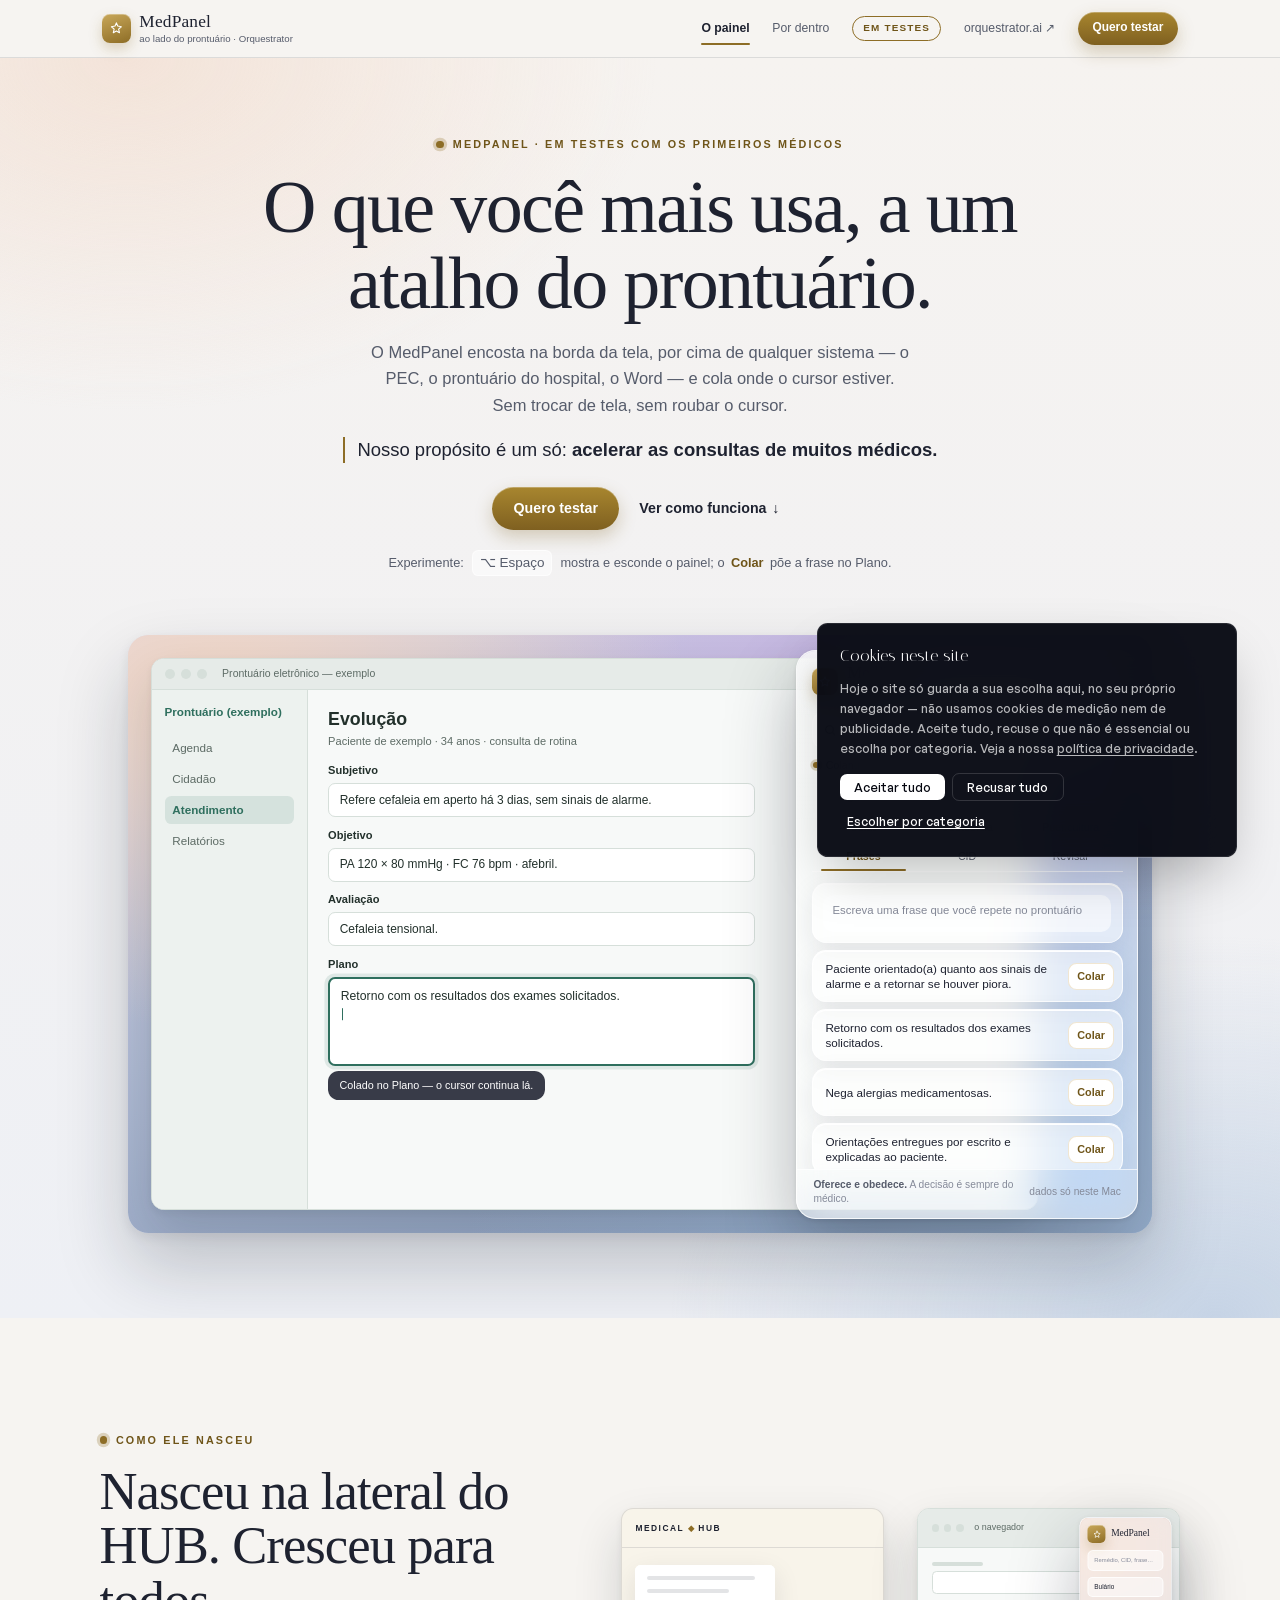
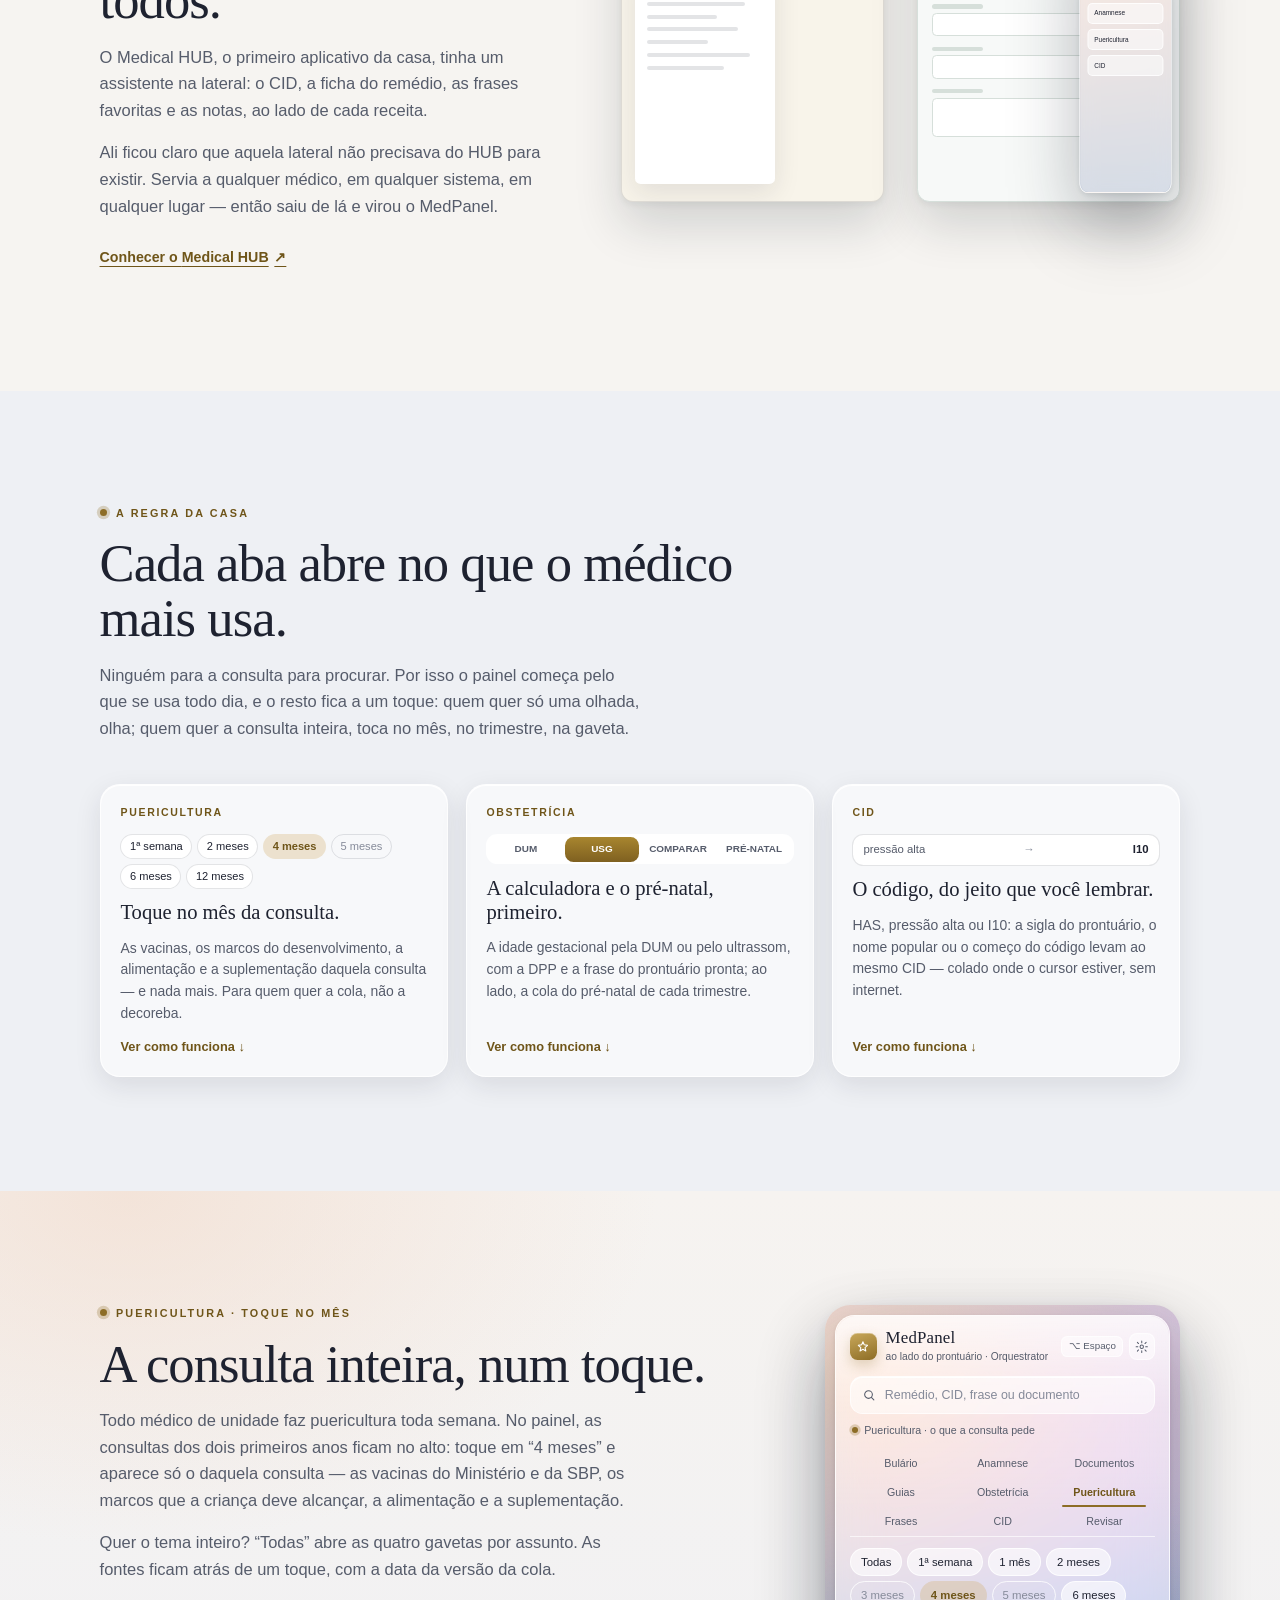
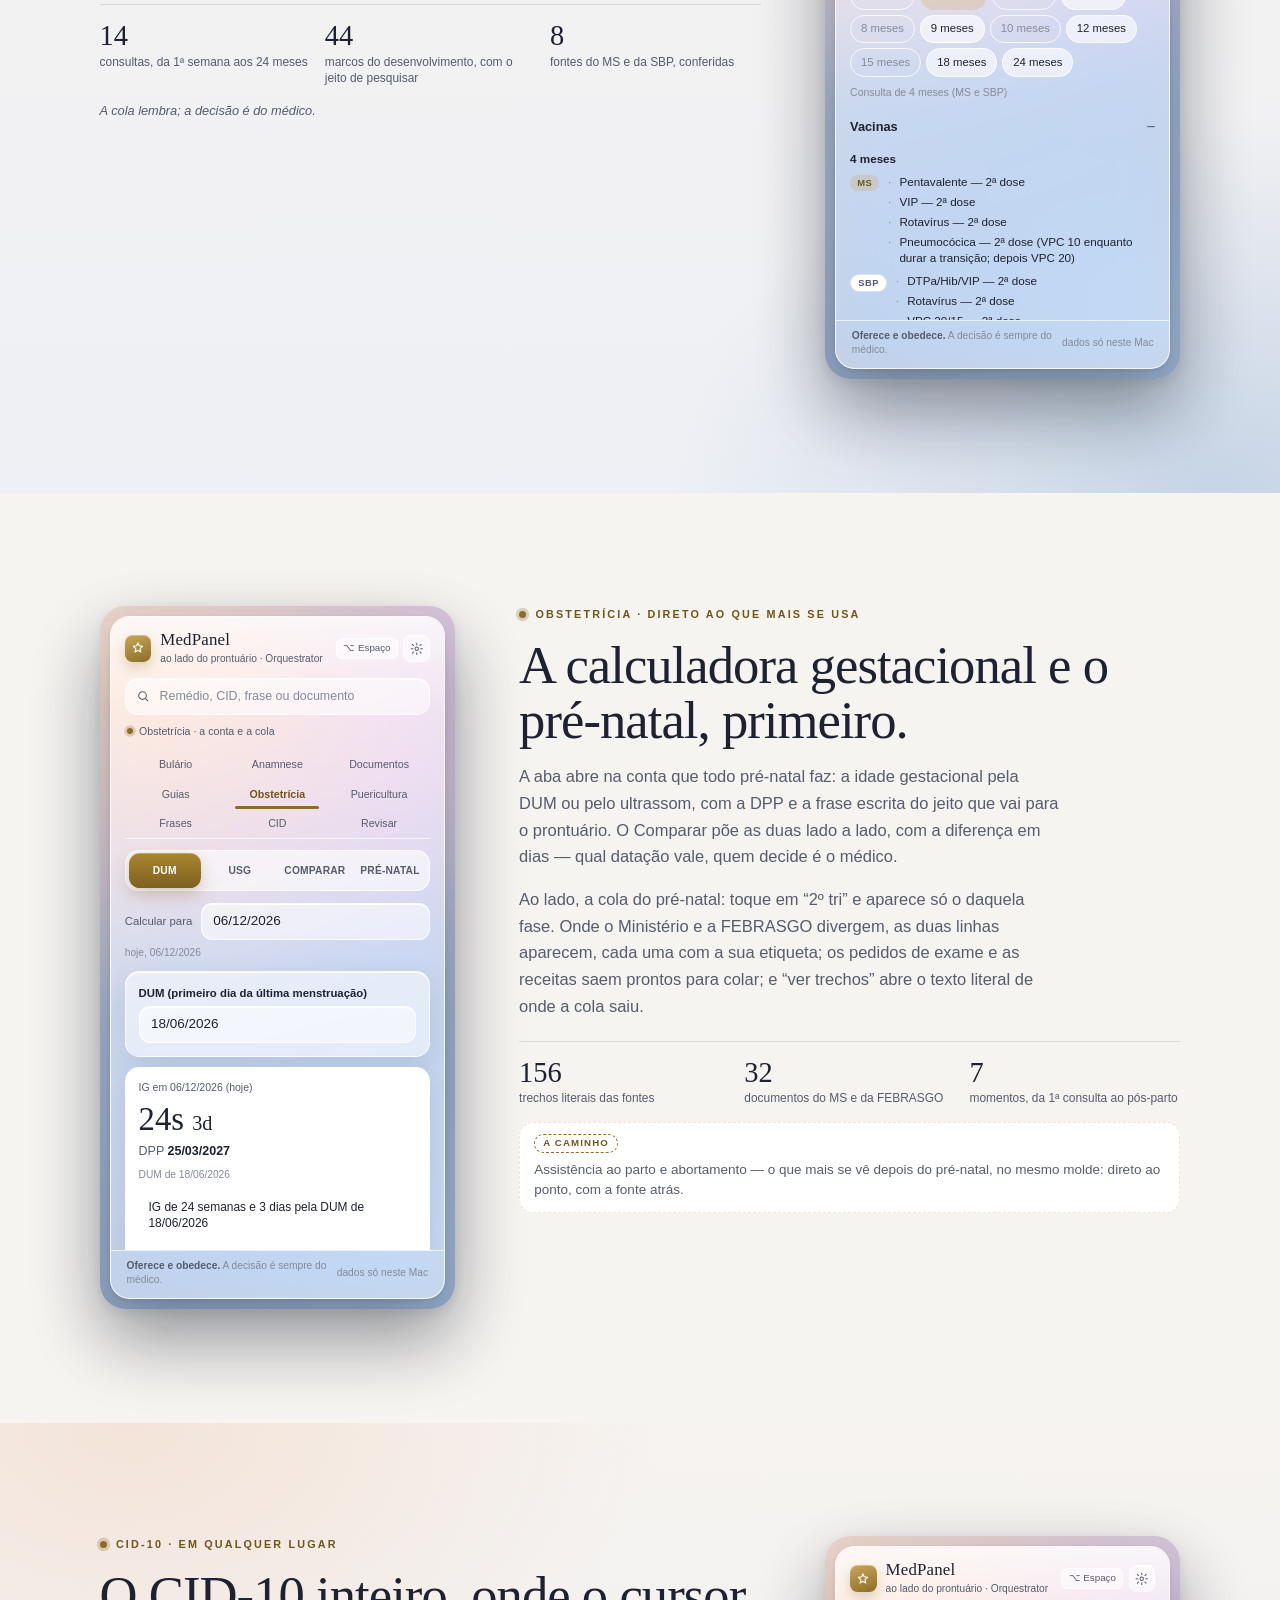
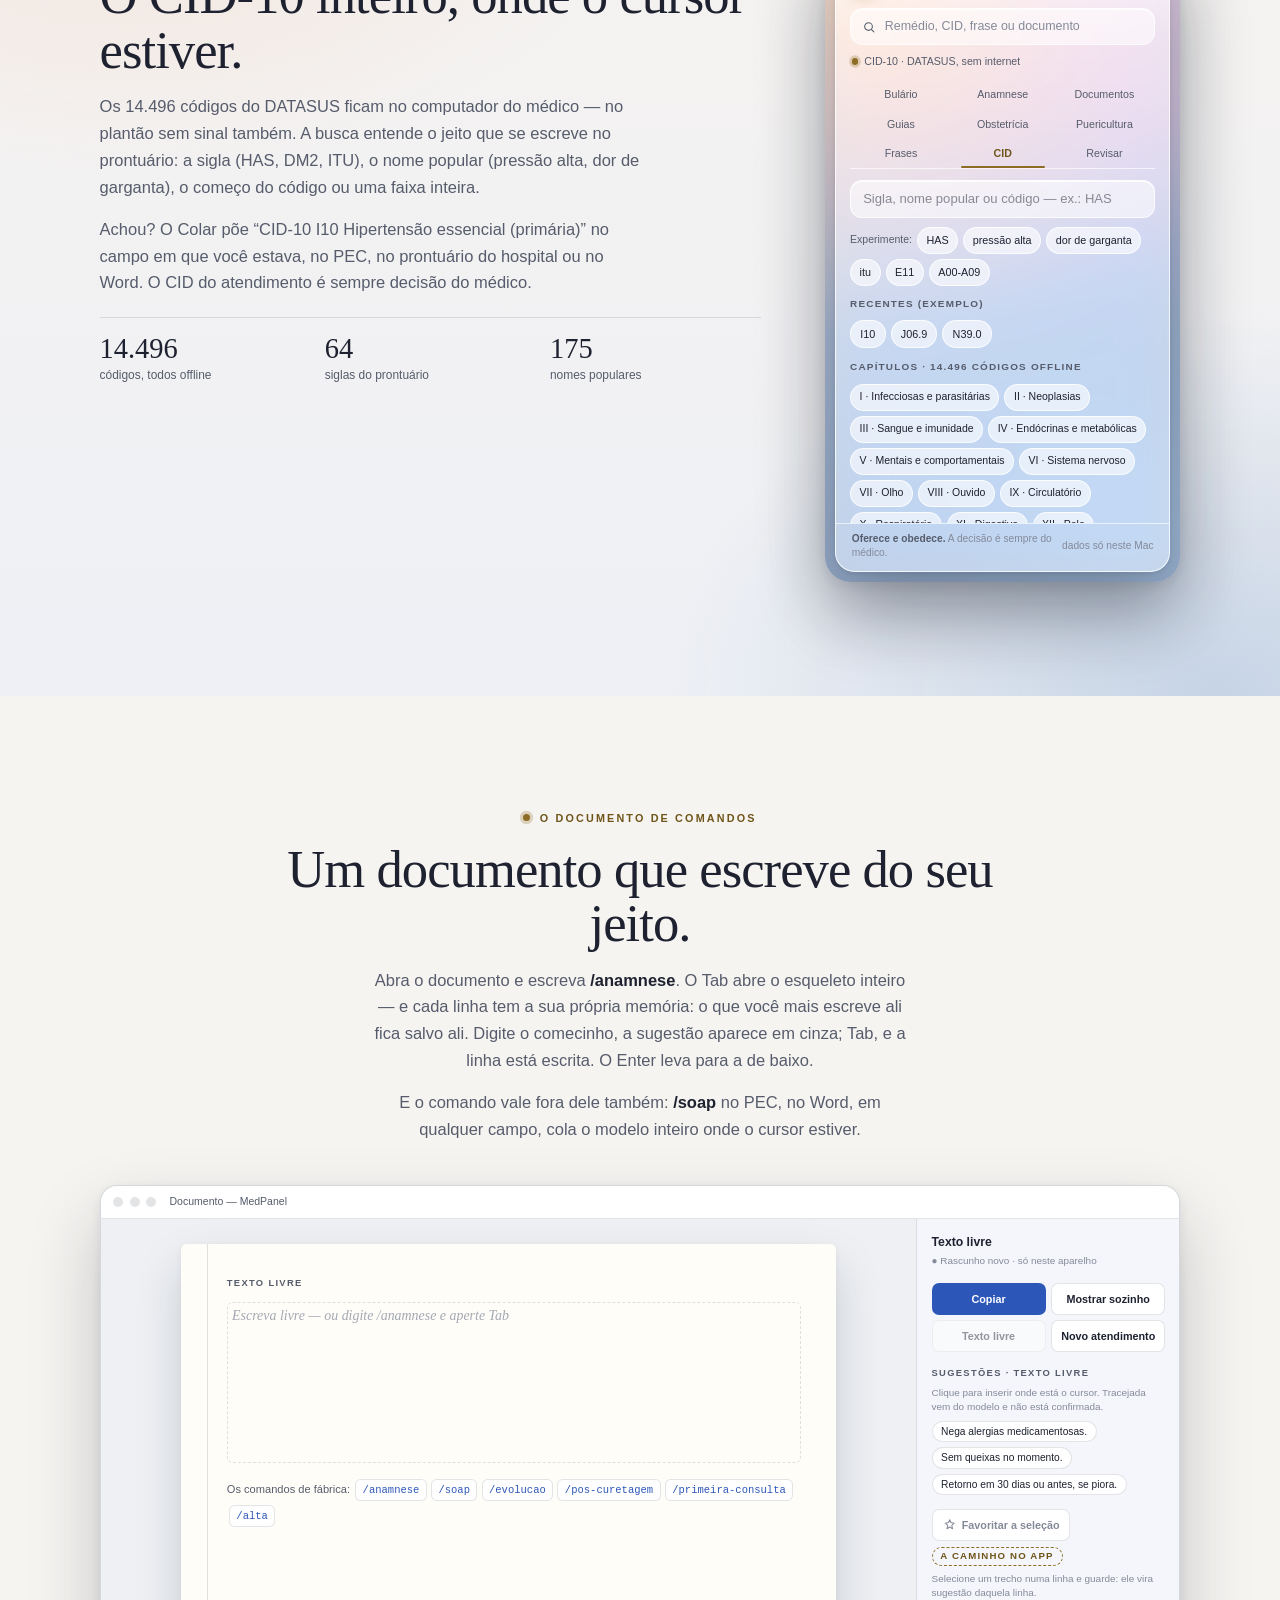
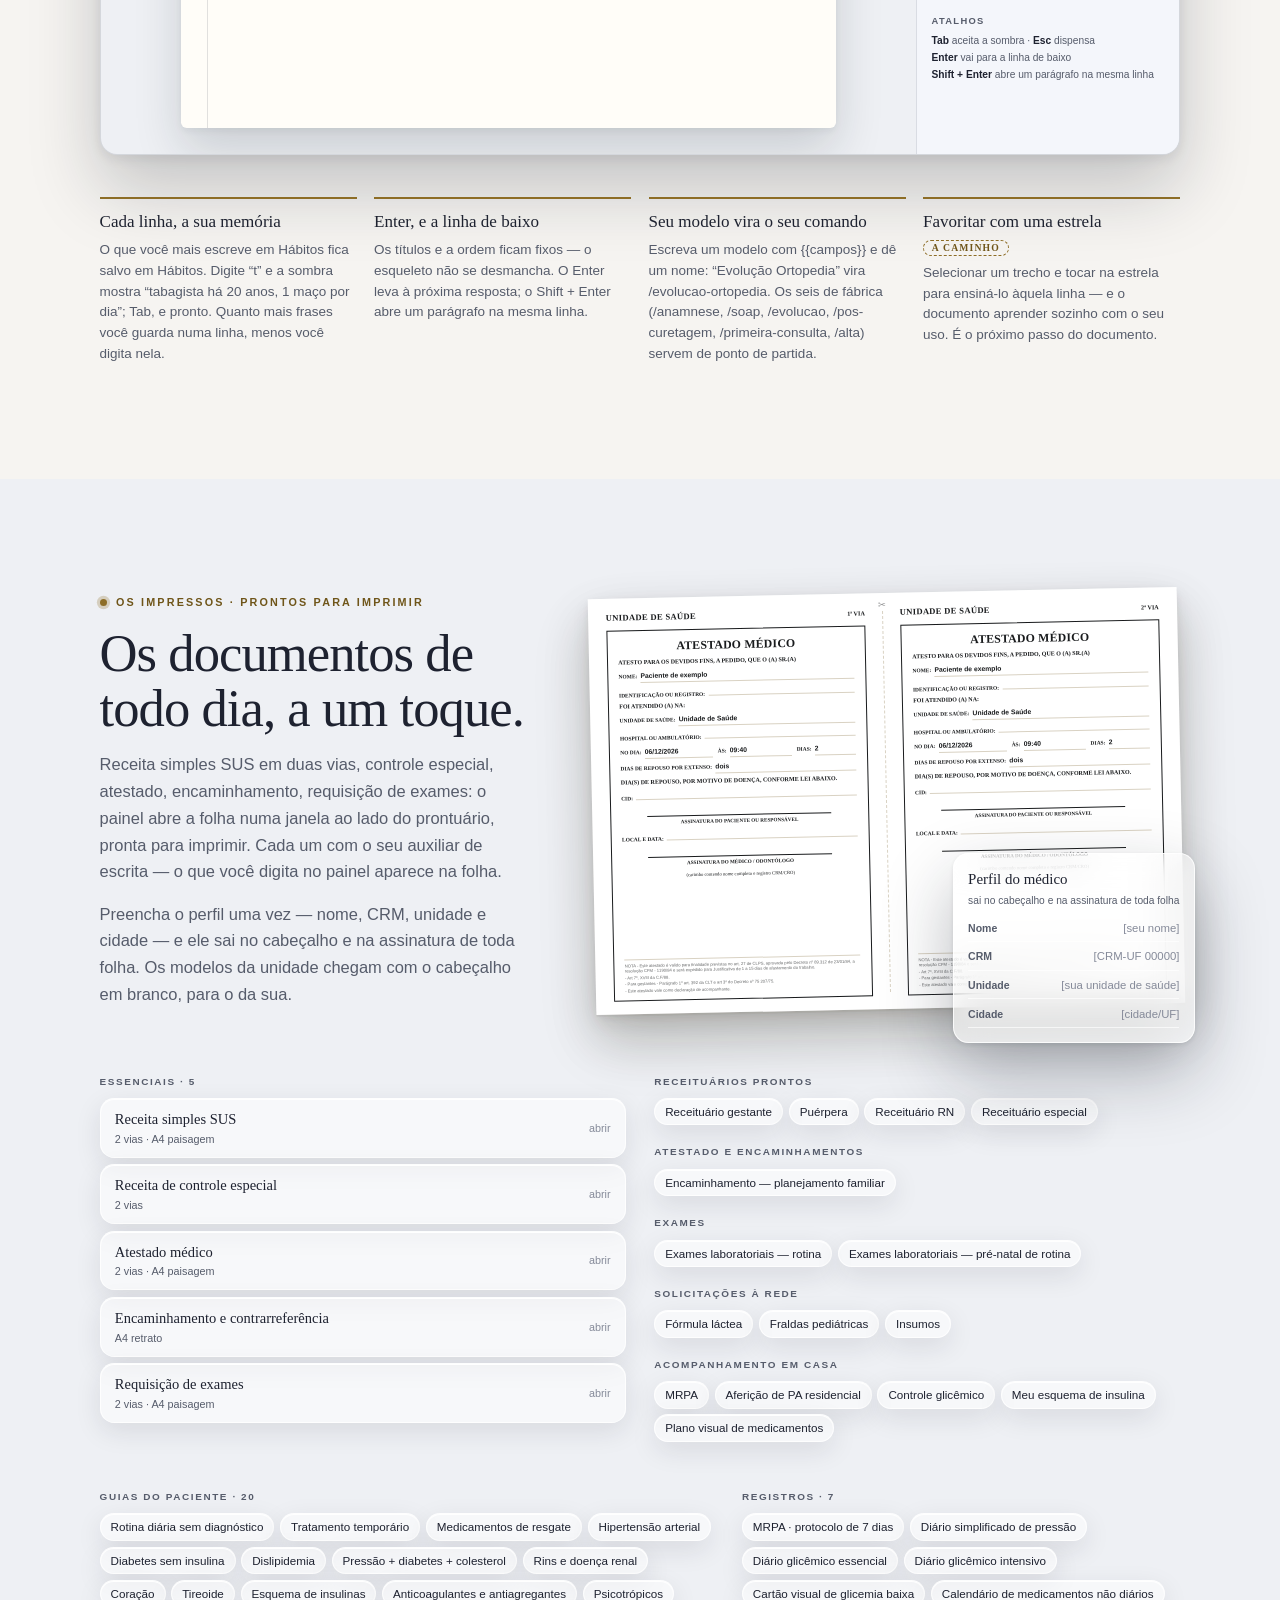
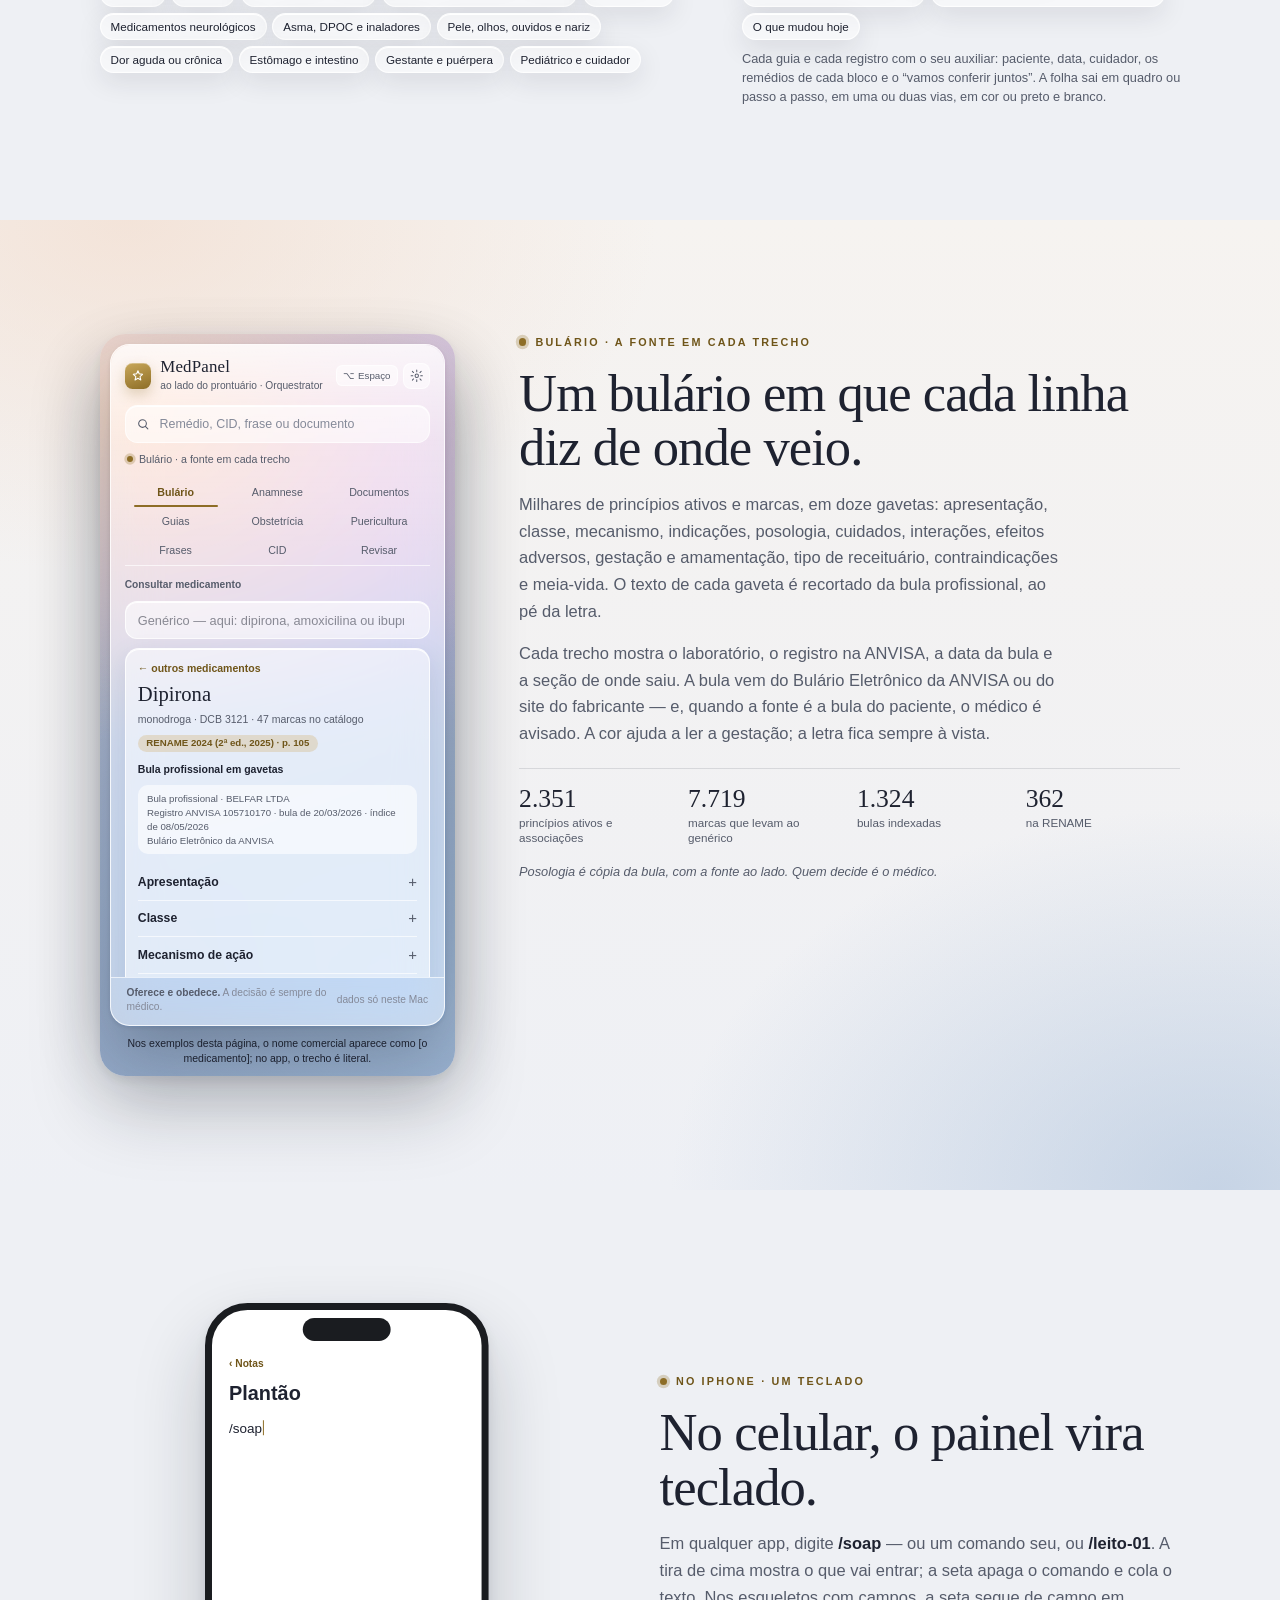
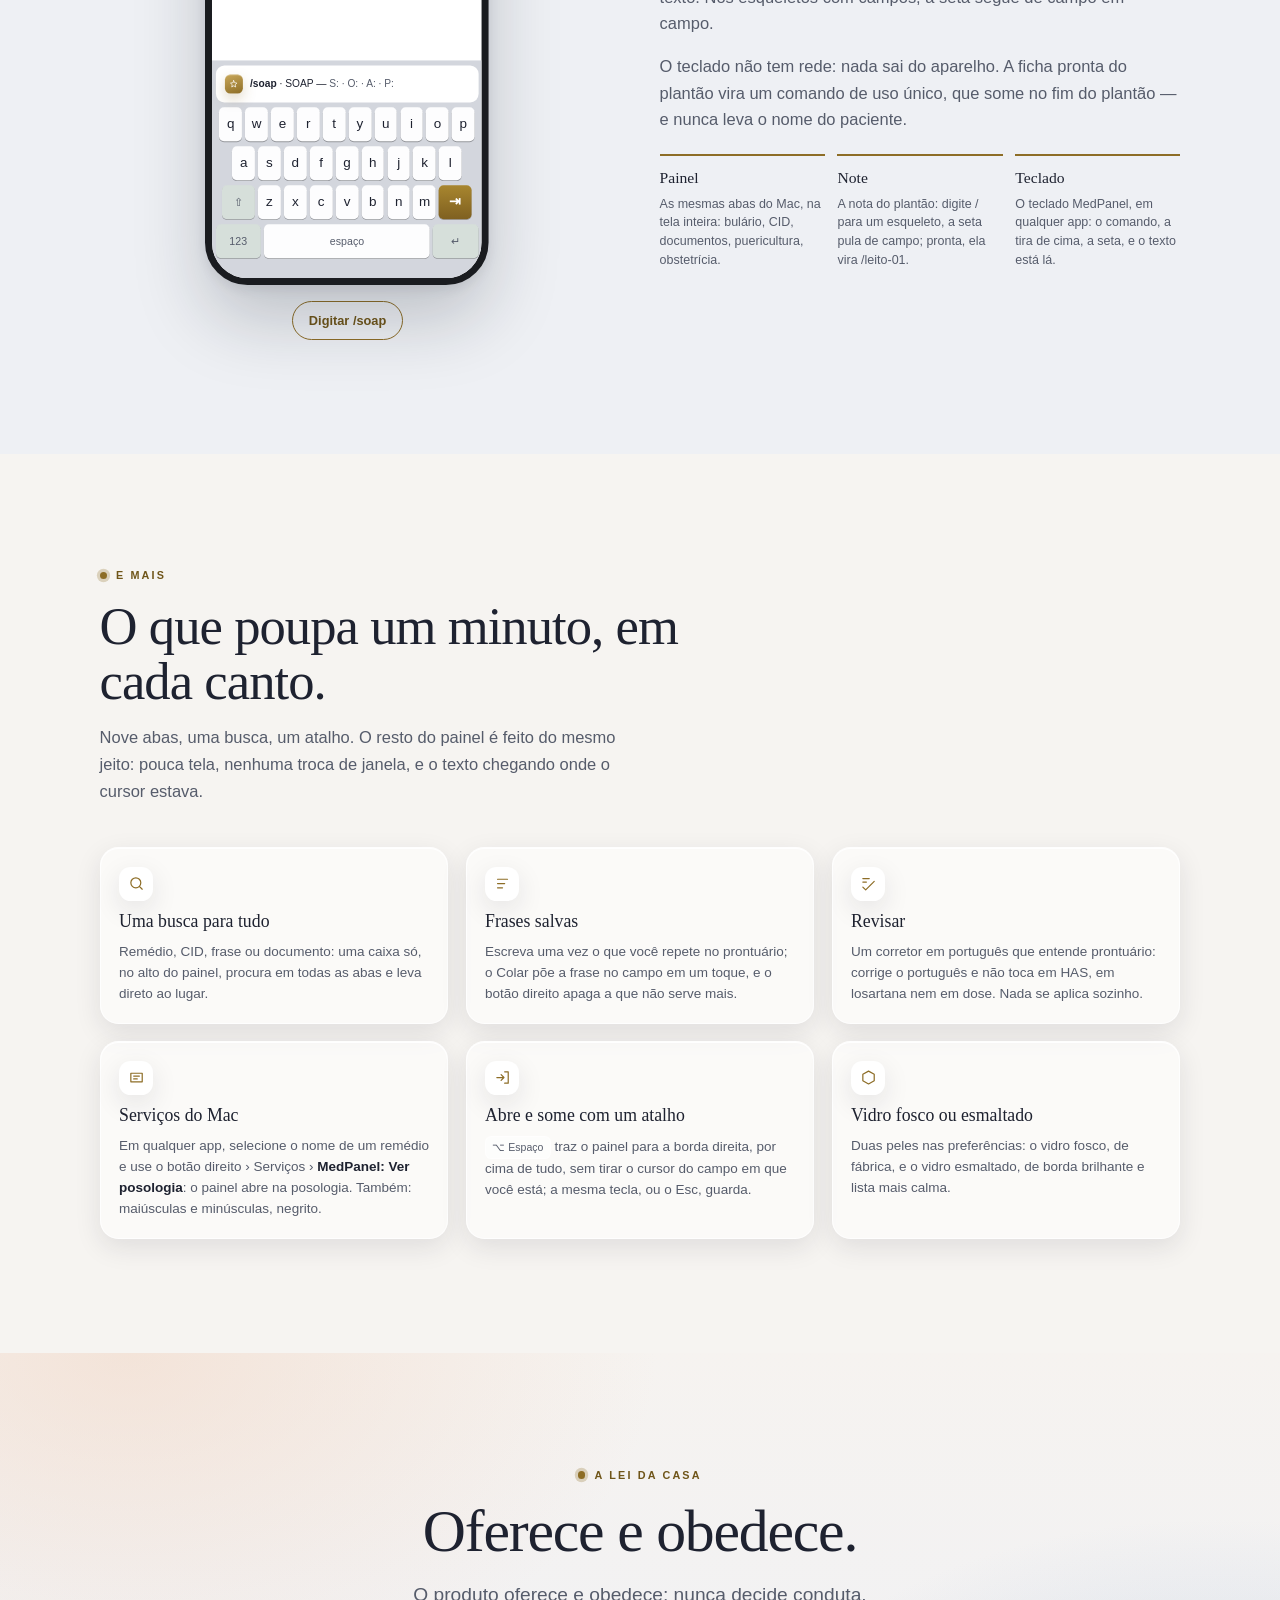
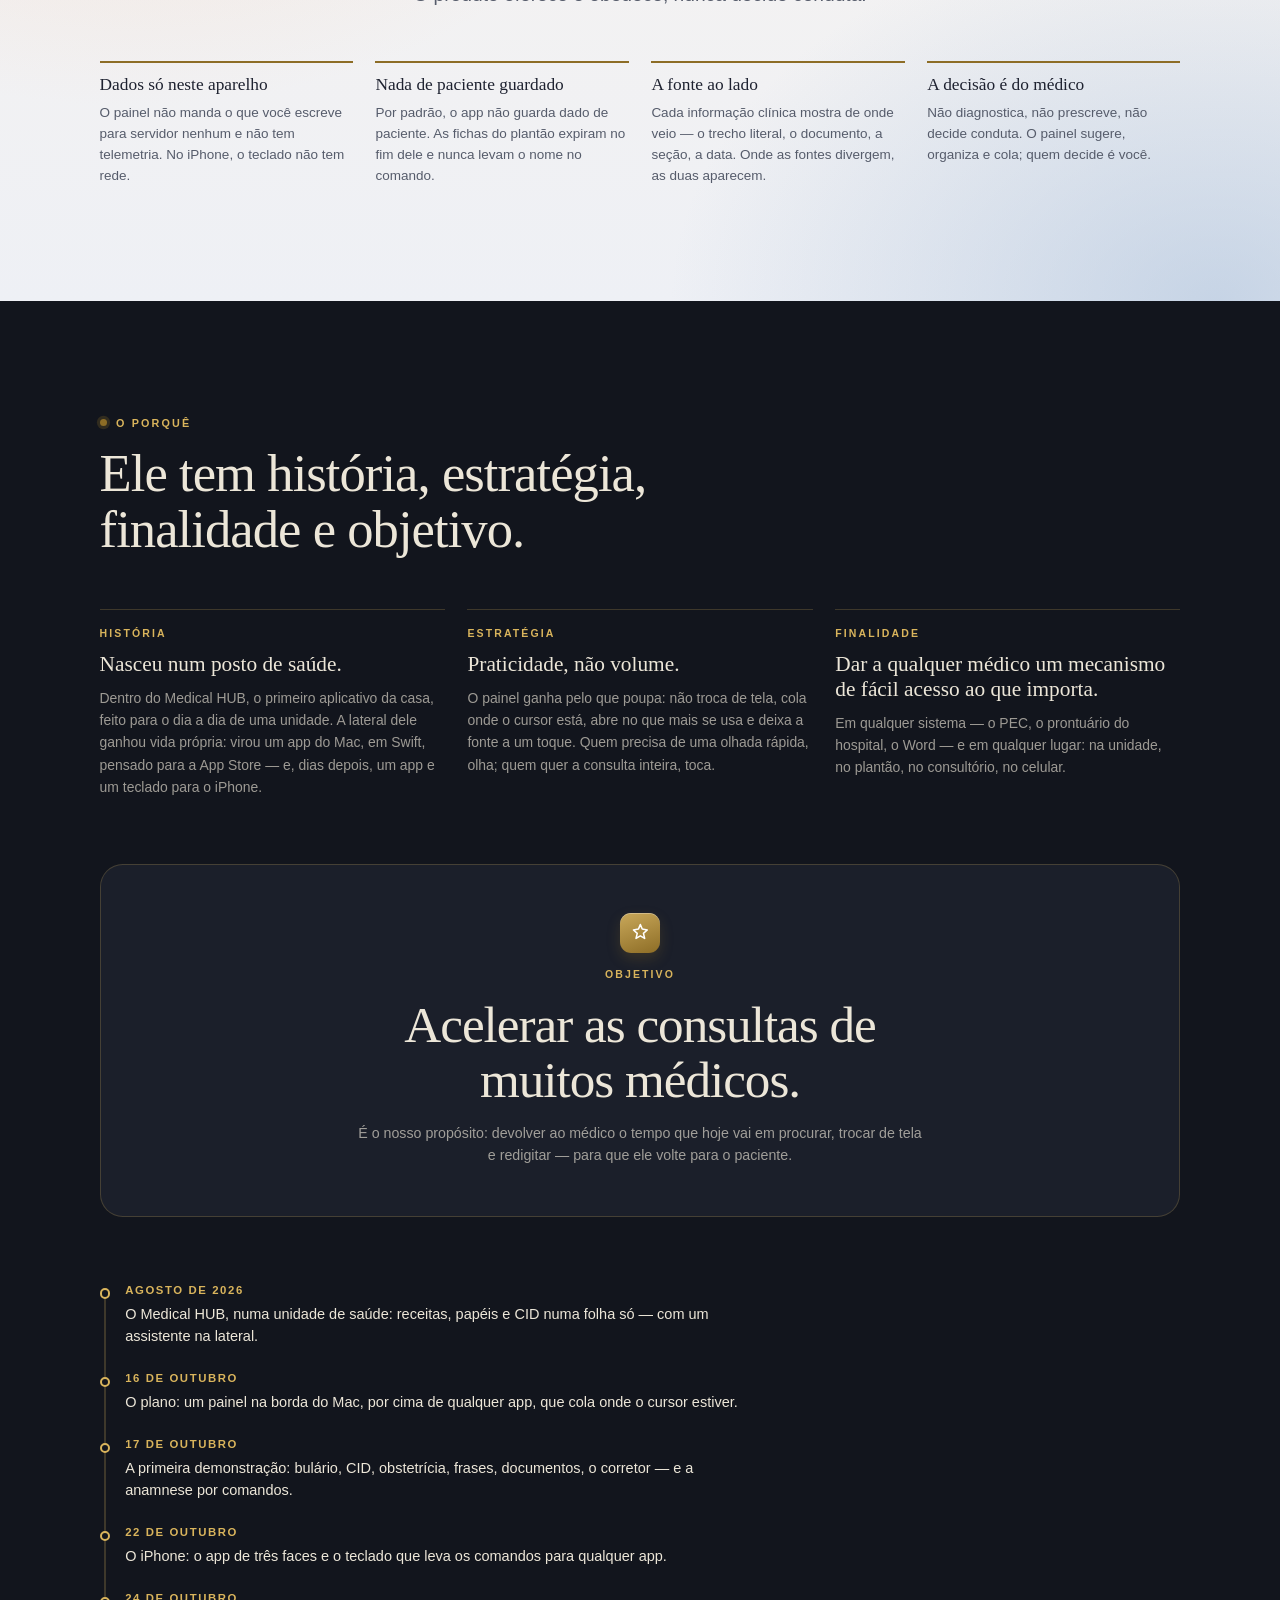
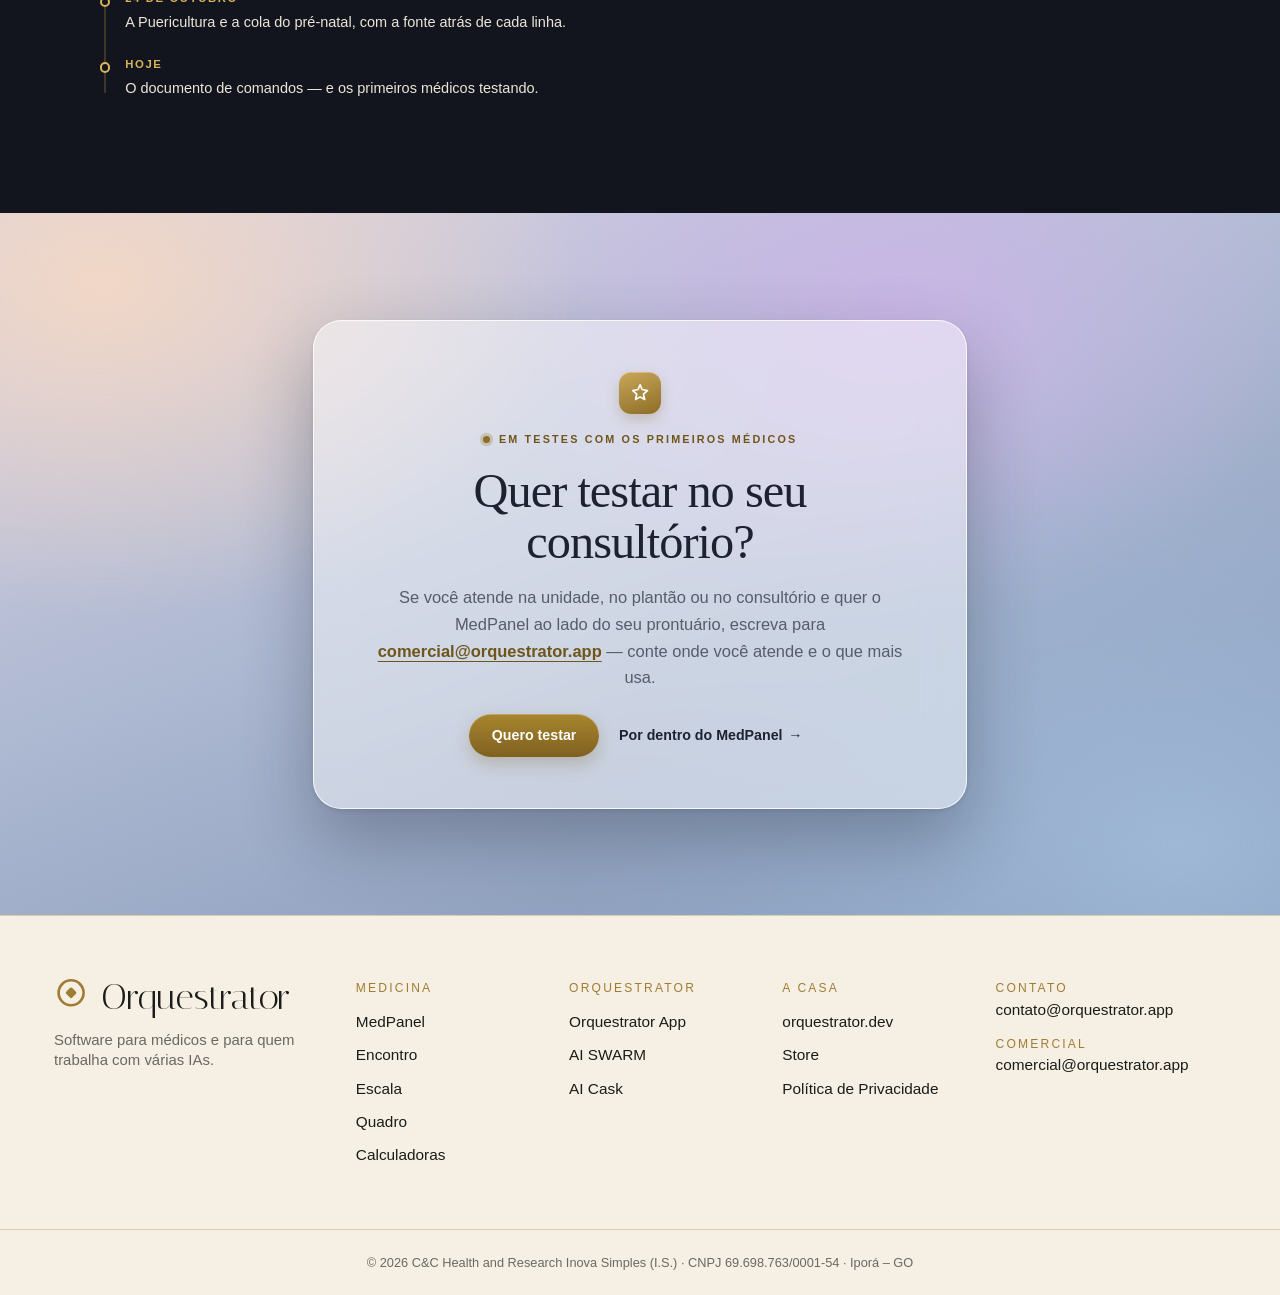
==== commit 64366333: "Update encoded email subjects to MedPanel" ====
--- a/index.html
+++ b/index.html
@@ -1,7 +1,7 @@
-<!DOCTYPE html><html lang="pt-BR"><head><meta charSet="utf-8"/><meta name="viewport" content="width=device-width, initial-scale=1"/><link rel="preload" href="/_next/static/media/002ad56b38a46c9f-s.p.0f59t7u8y6li6.woff2" as="font" crossorigin="" type="font/woff2"/><link rel="preload" href="/_next/static/media/015286201268d2a6-s.p.0l4wo6bqs1t08.woff2" as="font" crossorigin="" type="font/woff2"/><link rel="preload" href="/_next/static/media/016d87c0cc8b8e03-s.p.0frjw6rbwpb9q.woff2" as="font" crossorigin="" type="font/woff2"/><link rel="preload" href="/_next/static/media/019e33408574e34b-s.p.15c9-flx7omvj.woff2" as="font" crossorigin="" type="font/woff2"/><link rel="preload" href="/_next/static/media/02e550b4c497ffd7-s.p.0_0t1613pgxdo.woff2" as="font" crossorigin="" type="font/woff2"/><link rel="preload" href="/_next/static/media/0384cfd38b99ce4f-s.p.11c-kdd-h5mww.woff2" as="font" crossorigin="" type="font/woff2"/><link rel="preload" href="/_next/static/media/03c0db9b5a4c2c94-s.p.0zgs71~~du8hq.woff2" as="font" crossorigin="" type="font/woff2"/><link rel="preload" href="/_next/static/media/03d0e36c7236607b-s.p.0y95oh9lipnmo.woff2" as="font" crossorigin="" type="font/woff2"/><link rel="preload" href="/_next/static/media/059824b686cd8047-s.p.0s2ldow7b7h7s.woff2" as="font" crossorigin="" type="font/woff2"/><link rel="preload" href="/_next/static/media/0c70f68f8f8a0de0-s.p.16jhs1jc24tr1.woff2" as="font" crossorigin="" type="font/woff2"/><link rel="preload" href="/_next/static/media/114efd192faddb25-s.p.0w9ayaf69b0px.woff2" as="font" crossorigin="" type="font/woff2"/><link rel="preload" href="/_next/static/media/1615dd90058dd472-s.p.0ea7t3jcdhrxv.woff2" as="font" crossorigin="" type="font/woff2"/><link rel="preload" href="/_next/static/media/172c6d7f19452c54-s.p.0swyj9sqf7rvm.woff2" as="font" crossorigin="" type="font/woff2"/><link rel="preload" href="/_next/static/media/17641f5d78f6e900-s.p.13-kge8vfriao.woff2" as="font" crossorigin="" type="font/woff2"/><link rel="preload" href="/_next/static/media/186b494074a89ca8-s.p.0~j1_3a3olz91.woff2" as="font" crossorigin="" type="font/woff2"/><link rel="preload" href="/_next/static/media/18abe14d1590d8ea-s.p.15jy1f6j2cwxb.woff2" as="font" crossorigin="" type="font/woff2"/><link rel="preload" href="/_next/static/media/1903d20155caee42-s.p.078hb-~~~e4u..woff2" as="font" crossorigin="" type="font/woff2"/><link rel="preload" href="/_next/static/media/1943fced1587c24b-s.p.170n8mp7t~vga.woff2" as="font" crossorigin="" type="font/woff2"/><link rel="preload" href="/_next/static/media/1b48ef96a6c7a65c-s.p.0ktphb4l_lcfj.woff2" as="font" crossorigin="" type="font/woff2"/><link rel="preload" href="/_next/static/media/1b8def2d4a8da93e-s.p.0v_0_hk7e7~yp.woff2" as="font" crossorigin="" type="font/woff2"/><link rel="preload" href="/_next/static/media/1ccd044fc4a54a49-s.p.17-tgeuymqxh5.woff2" as="font" crossorigin="" type="font/woff2"/><link rel="preload" href="/_next/static/media/1db2ddb569d52191-s.p.03tbozdp~tgys.woff2" as="font" crossorigin="" type="font/woff2"/><link rel="preload" href="/_next/static/media/1e9d7fbc9ac005c3-s.p.0_dmq5q2vhnid.woff2" as="font" crossorigin="" type="font/woff2"/><link rel="preload" href="/_next/static/media/1f9dadf367424346-s.p.048mod9pcqvnw.woff2" as="font" crossorigin="" type="font/woff2"/><link rel="preload" href="/_next/static/media/2119272d4c96c9c9-s.p.0.lx5qgaer0ct.woff2" as="font" crossorigin="" type="font/woff2"/><link rel="preload" href="/_next/static/media/218f525e9b20ae3e-s.p.014ixqos2.ryc.woff2" as="font" crossorigin="" type="font/woff2"/><link rel="preload" href="/_next/static/media/22d2d81e68feff15-s.p.13j4rasgmsp6e.woff2" as="font" crossorigin="" type="font/woff2"/><link rel="preload" href="/_next/static/media/23c71eb8a6f6169d-s.p.0s.jkum2lcyjv.woff2" as="font" crossorigin="" type="font/woff2"/><link rel="preload" href="/_next/static/media/2571f6eeabbf3907-s.p.0psua3g_q0tf..woff2" as="font" crossorigin="" type="font/woff2"/><link rel="preload" href="/_next/static/media/2742bd55ed4b42b4-s.p.0j3-p-c4z58wc.woff2" as="font" crossorigin="" type="font/woff2"/><link rel="preload" href="/_next/static/media/2815314c7967c94e-s.p.00~guypj.h52f.woff2" as="font" crossorigin="" type="font/woff2"/><link rel="preload" href="/_next/static/media/290a98c49fc544b8-s.p.0szxdfj~32mno.woff2" as="font" crossorigin="" type="font/woff2"/><link rel="preload" href="/_next/static/media/29863229b98b5b0e-s.p.0d8pweo_c5uza.woff2" as="font" crossorigin="" type="font/woff2"/><link rel="preload" href="/_next/static/media/29ae915e262396fb-s.p.0dfw7s_2.owjv.woff2" as="font" crossorigin="" type="font/woff2"/><link rel="preload" href="/_next/static/media/2c053f3774869505-s.p.0-k1_d63lro6r.woff2" as="font" crossorigin="" type="font/woff2"/><link rel="preload" href="/_next/static/media/2e7ac61358eea525-s.p.00s5cagt6wc4q.woff2" as="font" crossorigin="" type="font/woff2"/><link rel="preload" href="/_next/static/media/30101e235752ba5c-s.p.0getib0pu_436.woff2" as="font" crossorigin="" type="font/woff2"/><link rel="preload" href="/_next/static/media/3042c2e1bf6e0b3a-s.p.06eu29w_zl6l..woff2" as="font" crossorigin="" type="font/woff2"/><link rel="preload" href="/_next/static/media/308b966a1f39dbd4-s.p.16cf3gg_auvqp.woff2" as="font" crossorigin="" type="font/woff2"/><link rel="preload" href="/_next/static/media/30b879d734f9dd8e-s.p.0-70ydyhqilor.woff2" as="font" crossorigin="" type="font/woff2"/><link rel="preload" href="/_next/static/media/30bfaf64d8064a6e-s.p.07~mune9gxpey.woff2" as="font" crossorigin="" type="font/woff2"/><link rel="preload" href="/_next/static/media/31bf168104181c41-s.p.08xoca~ukip3-.woff2" as="font" crossorigin="" type="font/woff2"/><link rel="preload" href="/_next/static/media/32bf47ff417e40e6-s.p.07zsh62m0mjal.woff2" as="font" crossorigin="" type="font/woff2"/><link rel="preload" href="/_next/static/media/32d3e9e57264ec6b-s.p.08ocvddxa0k3i.woff2" as="font" crossorigin="" type="font/woff2"/><link rel="preload" href="/_next/static/media/34eb8c341b30770d-s.p.0141frvn8id8e.woff2" as="font" crossorigin="" type="font/woff2"/><link rel="preload" href="/_next/static/media/38324df556f1cbfc-s.p.0xca240w8705d.woff2" as="font" crossorigin="" type="font/woff2"/><link rel="preload" href="/_next/static/media/38d3d755b469d320-s.p.0dk81a7t2l186.woff2" as="font" crossorigin="" type="font/woff2"/><link rel="preload" href="/_next/static/media/38f7094e78698b72-s.p.0m-s2861w5uc-.woff2" as="font" crossorigin="" type="font/woff2"/><link rel="preload" href="/_next/static/media/39b81b413540af58-s.p.0lekvco3k8ve0.woff2" as="font" crossorigin="" type="font/woff2"/><link rel="preload" href="/_next/static/media/39ea45b643d11126-s.p.0~r7ivmm2mcvg.woff2" as="font" crossorigin="" type="font/woff2"/><link rel="preload" href="/_next/static/media/3b002f1e24fde4fe-s.p.0znmwvtv.66iu.woff2" as="font" crossorigin="" type="font/woff2"/><link rel="preload" href="/_next/static/media/3b07cee987576037-s.p.0040bsbx8kml6.woff2" as="font" crossorigin="" type="font/woff2"/><link rel="preload" href="/_next/static/media/3b232dea2eef096a-s.p.13kc8y-cgzok5.woff2" as="font" crossorigin="" type="font/woff2"/><link rel="preload" href="/_next/static/media/3c1539a1e6471691-s.p.0tjgtdnznbyq9.woff2" as="font" crossorigin="" type="font/woff2"/><link rel="preload" href="/_next/static/media/3c796dc6494646dd-s.p.151y816.hctxg.woff2" as="font" crossorigin="" type="font/woff2"/><link rel="preload" href="/_next/static/media/3dc9d37f1e023b5c-s.p.107-ezm2kofo7.woff2" as="font" crossorigin="" type="font/woff2"/><link rel="preload" href="/_next/static/media/41f33cb677fa4a62-s.p.0~87j81d4ys0p.woff2" as="font" crossorigin="" type="font/woff2"/><link rel="preload" href="/_next/static/media/4206bf5f02e55e3e-s.p.02zyt0sou8-iy.woff2" as="font" crossorigin="" type="font/woff2"/><link rel="preload" href="/_next/static/media/4279f63cfb2374d8-s.p.0n4ljy-vbxs-e.woff2" as="font" crossorigin="" type="font/woff2"/><link rel="preload" href="/_next/static/media/43850f28247faf1b-s.p.0.dq458kqa84g.woff2" as="font" crossorigin="" type="font/woff2"/><link rel="preload" href="/_next/static/media/43ad679dc4361f92-s.p.00w2nfn2~ia6~.woff2" as="font" crossorigin="" type="font/woff2"/><link rel="preload" href="/_next/static/media/43d5378de42f63cc-s.p.0ycp3fi3jq_mm.woff2" as="font" crossorigin="" type="font/woff2"/><link rel="preload" href="/_next/static/media/43f91e7f4777335f-s.p.07g1tgvmg9ine.woff2" as="font" crossorigin="" type="font/woff2"/><link rel="preload" href="/_next/static/media/4493b6c988dcc597-s.p.0c~1~gyur2yps.woff2" as="font" crossorigin="" type="font/woff2"/><link rel="preload" href="/_next/static/media/44e19c97da992608-s.p.08o5va35zzzx9.woff2" as="font" crossorigin="" type="font/woff2"/><link rel="preload" href="/_next/static/media/454338c3bf4dc1e7-s.p.15viufso940v~.woff2" as="font" crossorigin="" type="font/woff2"/><link rel="preload" href="/_next/static/media/45f9fd801a720905-s.p.125sq2q5i56h8.woff2" as="font" crossorigin="" type="font/woff2"/><link rel="preload" href="/_next/static/media/4645ea835cc3f7b8-s.p.0dj1my6ttu8ty.woff2" as="font" crossorigin="" type="font/woff2"/><link rel="preload" href="/_next/static/media/47ca01105d385403-s.p.0km24i32.m7pj.woff2" as="font" crossorigin="" type="font/woff2"/><link rel="preload" href="/_next/static/media/4c0a3785cb91fe1f-s.p.0_q~3l0e8crkw.woff2" as="font" crossorigin="" type="font/woff2"/><link rel="preload" href="/_next/static/media/4cb1a9cead03db1c-s.p.0x353o575c_g7.woff2" as="font" crossorigin="" type="font/woff2"/><link rel="preload" href="/_next/static/media/4d8ac7b813979ef2-s.p.0kbhptd9vy1vd.woff2" as="font" crossorigin="" type="font/woff2"/><link rel="preload" href="/_next/static/media/4e82145fb9ff7a17-s.p.117v.dfrhv3ja.woff2" as="font" crossorigin="" type="font/woff2"/><link rel="preload" href="/_next/static/media/4e912a91d27e9498-s.p.0ls885o9_eck6.woff2" as="font" crossorigin="" type="font/woff2"/><link rel="preload" href="/_next/static/media/4eae29a803afd31c-s.p.02gd0ifb6qu1w.woff2" as="font" crossorigin="" type="font/woff2"/><link rel="preload" href="/_next/static/media/5053fba55258321d-s.p.10w.ec_utoj...woff2" as="font" crossorigin="" type="font/woff2"/><link rel="preload" href="/_next/static/media/519e956447734572-s.p.0kk_zpcilsxyr.woff2" as="font" crossorigin="" type="font/woff2"/><link rel="preload" href="/_next/static/media/53f4e35201f5bdba-s.p.0o1qmyj6lhw3s.woff2" as="font" crossorigin="" type="font/woff2"/><link rel="preload" href="/_next/static/media/5429c782079d5828-s.p.10.2gwamig1em.woff2" as="font" crossorigin="" type="font/woff2"/><link rel="preload" href="/_next/static/media/554d7ece9eb1d626-s.p.00ejiy3h0vnz5.woff2" as="font" crossorigin="" type="font/woff2"/><link rel="preload" href="/_next/static/media/55cbd646e20d5a4a-s.p.15hfhpk_yvi1x.woff2" as="font" crossorigin="" type="font/woff2"/><link rel="preload" href="/_next/static/media/56551c7972e3e6a7-s.p.0zokh0ffjfu2f.woff2" as="font" crossorigin="" type="font/woff2"/><link rel="preload" href="/_next/static/media/56977a4d4a99d277-s.p.0b.5jf1w2i6u8.woff2" as="font" crossorigin="" type="font/woff2"/><link rel="preload" href="/_next/static/media/56a6a3a116f6044c-s.p.0b~jmhrk-t0dt.woff2" as="font" crossorigin="" type="font/woff2"/><link rel="preload" href="/_next/static/media/56d1203728e99c8c-s.p.03a5wbj4l-22~.woff2" as="font" crossorigin="" type="font/woff2"/><link rel="preload" href="/_next/static/media/573d0623a59073f8-s.p.0sm~vsuif1.ws.woff2" as="font" crossorigin="" type="font/woff2"/><link rel="preload" href="/_next/static/media/584427a24da92ff9-s.p.03eiudkl6d4sf.woff2" as="font" crossorigin="" type="font/woff2"/><link rel="preload" href="/_next/static/media/5895cc5c1f4e395e-s.p.07tgn0eirg0af.woff2" as="font" crossorigin="" type="font/woff2"/><link rel="preload" href="/_next/static/media/594db5398266c67b-s.p.0qllyycmz3o74.woff2" as="font" crossorigin="" type="font/woff2"/><link rel="preload" href="/_next/static/media/595cb9f999fd773e-s.p.17j6a5pcm30ju.woff2" as="font" crossorigin="" type="font/woff2"/><link rel="preload" href="/_next/static/media/5b1c5a78a9c69923-s.p.15vj~o235.y3w.woff2" as="font" crossorigin="" type="font/woff2"/><link rel="preload" href="/_next/static/media/5bb627cdef88be70-s.p.15ky-5d4rx_85.woff2" as="font" crossorigin="" type="font/woff2"/><link rel="preload" href="/_next/static/media/5bc7a4f67b3b2417-s.p.08gyw9lf3jv.m.woff2" as="font" crossorigin="" type="font/woff2"/><link rel="preload" href="/_next/static/media/5c758e5c750963c1-s.p.13pulpd9wfii8.woff2" as="font" crossorigin="" type="font/woff2"/><link rel="preload" href="/_next/static/media/5c871332aed31bd4-s.p.0p2pjvz522bdc.woff2" as="font" crossorigin="" type="font/woff2"/><link rel="preload" href="/_next/static/media/5e4a79e78aa24b35-s.p.00lgwjqpsw5qx.woff2" as="font" crossorigin="" type="font/woff2"/><link rel="preload" href="/_next/static/media/5f2b8d2cb6088495-s.p.0.zddlow_b4mp.woff2" as="font" crossorigin="" type="font/woff2"/><link rel="preload" href="/_next/static/media/60fe495e93dd70e7-s.p.0b~8x75cm5mi~.woff2" as="font" crossorigin="" type="font/woff2"/><link rel="preload" href="/_next/static/media/6137b8a2a496944a-s.p.13ihouf9v..im.woff2" as="font" crossorigin="" type="font/woff2"/><link rel="preload" href="/_next/static/media/61739b1ce8f94749-s.p.105i-jz_sd0mu.woff2" as="font" crossorigin="" type="font/woff2"/><link rel="preload" href="/_next/static/media/619a2aaac2940701-s.p.0u_141k9520vr.woff2" as="font" crossorigin="" type="font/woff2"/><link rel="preload" href="/_next/static/media/62ff0afd35a51bd1-s.p.171jypacl9_2z.woff2" as="font" crossorigin="" type="font/woff2"/><link rel="preload" href="/_next/static/media/67b0565306d038f3-s.p.0ueiet29ajv6-.woff2" as="font" crossorigin="" type="font/woff2"/><link rel="preload" href="/_next/static/media/682cecb713d2fe79-s.p.0g5kq4_xlqyok.woff2" as="font" crossorigin="" type="font/woff2"/><link rel="preload" href="/_next/static/media/68eb6f6c399b0b08-s.p.0r8hjc~6p2.4n.woff2" as="font" crossorigin="" type="font/woff2"/><link rel="preload" href="/_next/static/media/6b3aea2fa3398619-s.p.0c9nvt9pw6tt4.woff2" as="font" crossorigin="" type="font/woff2"/><link rel="preload" href="/_next/static/media/6ca79aeb6fa5fa85-s.p.09z507-q77.s0.woff2" as="font" crossorigin="" type="font/woff2"/><link rel="preload" href="/_next/static/media/6ccf63dfa134ca34-s.p.0v44440.p30jb.woff2" as="font" crossorigin="" type="font/woff2"/><link rel="preload" href="/_next/static/media/6d834a25593dfa0d-s.p.17shrdmo9rw42.woff2" as="font" crossorigin="" type="font/woff2"/><link rel="preload" href="/_next/static/media/6ee9f0874781a17d-s.p.0fv0_aq1el2ca.woff2" as="font" crossorigin="" type="font/woff2"/><link rel="preload" href="/_next/static/media/7444726f3b492558-s.p.15n2emcfmw3rn.woff2" as="font" crossorigin="" type="font/woff2"/><link rel="preload" href="/_next/static/media/747f555f231561f1-s.p.0sa0zhj6ohpfm.woff2" as="font" crossorigin="" type="font/woff2"/><link rel="preload" href="/_next/static/media/7548fa1ad5faf4f7-s.p.0_.qk4ucm0ow2.woff2" as="font" crossorigin="" type="font/woff2"/><link rel="preload" href="/_next/static/media/762207642c1d657a-s.p.0y01noaew7tbm.woff2" as="font" crossorigin="" type="font/woff2"/><link rel="preload" href="/_next/static/media/7693c8cb3d733a96-s.p.13~1_21-x6uyg.woff2" as="font" crossorigin="" type="font/woff2"/><link rel="preload" href="/_next/static/media/7aedd79ca8c378f4-s.p.07yp.kyz719u0.woff2" as="font" crossorigin="" type="font/woff2"/><link rel="preload" href="/_next/static/media/7b323863dddd6dc5-s.p.0zmyw7ljxp4.u.woff2" as="font" crossorigin="" type="font/woff2"/><link rel="preload" href="/_next/static/media/7c390261414bb517-s.p.17wykb8p3fifa.woff2" as="font" crossorigin="" type="font/woff2"/><link rel="preload" href="/_next/static/media/7c8d94052edc7e71-s.p.0-2-ft_iqd0.0.woff2" as="font" crossorigin="" type="font/woff2"/><link rel="preload" href="/_next/static/media/7cf39da9896e5c8d-s.p.0fsp~440s8ncr.woff2" as="font" crossorigin="" type="font/woff2"/><link rel="preload" href="/_next/static/media/7ed47ed649891e2e-s.p.0mvo83r2xralf.woff2" as="font" crossorigin="" type="font/woff2"/><link rel="preload" href="/_next/static/media/805d6fde63be0378-s.p.0ghlq-xfo_zip.woff2" as="font" crossorigin="" type="font/woff2"/><link rel="preload" href="/_next/static/media/807f09ca03095886-s.p.0s9wbztz6le.n.woff2" as="font" crossorigin="" type="font/woff2"/><link rel="preload" href="/_next/static/media/81a4da8324502a54-s.p.0ut9jyf52w02r.woff2" as="font" crossorigin="" type="font/woff2"/><link rel="preload" href="/_next/static/media/82375b7342c373c4-s.p.0nc5x~sv0iiu1.woff2" as="font" crossorigin="" type="font/woff2"/><link rel="preload" href="/_next/static/media/82b8313c478753e1-s.p.0~x7aduboe87z.woff2" as="font" crossorigin="" type="font/woff2"/><link rel="preload" href="/_next/static/media/842d8ef63e76c168-s.p.0xyj--jksc19h.woff2" as="font" crossorigin="" type="font/woff2"/><link rel="preload" href="/_next/static/media/857ba7bde8bb813f-s.p.0hyjfc2~j3b_i.woff2" as="font" crossorigin="" type="font/woff2"/><link rel="preload" href="/_next/static/media/8631d000b434d536-s.p.0g4x6naic.t3x.woff2" as="font" crossorigin="" type="font/woff2"/><link rel="preload" href="/_next/static/media/870c91f2f7376843-s.p.0zswqusyc6vmq.woff2" as="font" crossorigin="" type="font/woff2"/><link rel="preload" href="/_next/static/media/8732c4c7086bd053-s.p.0jui29e2uqukt.woff2" as="font" crossorigin="" type="font/woff2"/><link rel="preload" href="/_next/static/media/874e051354b1278f-s.p.11b4qsta1mttj.woff2" as="font" crossorigin="" type="font/woff2"/><link rel="preload" href="/_next/static/media/87587daa7ddd0937-s.p.0peymdldxj2w6.woff2" as="font" crossorigin="" type="font/woff2"/><link rel="preload" href="/_next/static/media/89bcdbd88deb22d8-s.p.0g1s6hi2poy-g.woff2" as="font" crossorigin="" type="font/woff2"/><link rel="preload" href="/_next/static/media/8a93e5ea57c0b850-s.p.0gbtc2fzfbvh5.woff2" as="font" crossorigin="" type="font/woff2"/><link rel="preload" href="/_next/static/media/8add48c9e26b96e0-s.p.0aeb6fau06trx.woff2" as="font" crossorigin="" type="font/woff2"/><link rel="preload" href="/_next/static/media/8b896a3b1d451881-s.p.12bog3sx.r6gz.woff2" as="font" crossorigin="" type="font/woff2"/><link rel="preload" href="/_next/static/media/8d85211ead46f024-s.p.0q4u8osz3sx63.woff2" as="font" crossorigin="" type="font/woff2"/><link rel="preload" href="/_next/static/media/8e3ffa9f57182f51-s.p.0qdmne3sg1d0w.woff2" as="font" crossorigin="" type="font/woff2"/><link rel="preload" href="/_next/static/media/90d33ae700474423-s.p.13ya6goi-a2ah.woff2" as="font" crossorigin="" type="font/woff2"/><link rel="preload" href="/_next/static/media/92582803f0a88444-s.p.15-fchnicn4xz.woff2" as="font" crossorigin="" type="font/woff2"/><link rel="preload" href="/_next/static/media/92b80bd9a9d53a69-s.p.16500~_rqnaut.woff2" as="font" crossorigin="" type="font/woff2"/><link rel="preload" href="/_next/static/media/9356059034c240cf-s.p.0.-t~ko24zgh3.woff2" as="font" crossorigin="" type="font/woff2"/><link rel="preload" href="/_next/static/media/9426f7288a7de5a1-s.p.12v81o_1pqu-4.woff2" as="font" crossorigin="" type="font/woff2"/><link rel="preload" href="/_next/static/media/9476014bfb55e021-s.p.04bgm3p-ryneg.woff2" as="font" crossorigin="" type="font/woff2"/><link rel="preload" href="/_next/static/media/94e088df2ff61238-s.p.0rdu4umunrsy_.woff2" as="font" crossorigin="" type="font/woff2"/><link rel="preload" href="/_next/static/media/96034c0eaf2cddc2-s.p.0wm7u274t9u_p.woff2" as="font" crossorigin="" type="font/woff2"/><link rel="preload" href="/_next/static/media/96ea6250e38975ad-s.p.14k_aipd85-ca.woff2" as="font" crossorigin="" type="font/woff2"/><link rel="preload" href="/_next/static/media/97d0d01438052dfd-s.p.0mh9c6~x-alo2.woff2" as="font" crossorigin="" type="font/woff2"/><link rel="preload" href="/_next/static/media/980bafb7a1f18579-s.p.0fwfq.j12atfh.woff2" as="font" crossorigin="" type="font/woff2"/><link rel="preload" href="/_next/static/media/99d29ce3d1628b3b-s.p.12pyb.cw.6gcl.woff2" as="font" crossorigin="" type="font/woff2"/><link rel="preload" href="/_next/static/media/9a3da6489e9fb4a5-s.p.0z4jb0ujxvgof.woff2" as="font" crossorigin="" type="font/woff2"/><link rel="preload" href="/_next/static/media/9a8e98b8a06c04db-s.p.0xmatv2-8~-bm.woff2" as="font" crossorigin="" type="font/woff2"/><link rel="preload" href="/_next/static/media/9a9481c74b617d1a-s.p.0m.m~3_4.s.xx.woff2" as="font" crossorigin="" type="font/woff2"/><link rel="preload" href="/_next/static/media/9b61d96fc8cc3543-s.p.13nb3l48r0h~w.woff2" as="font" crossorigin="" type="font/woff2"/><link rel="preload" href="/_next/static/media/9b677464a43784ab-s.p.09-f3m9t63i~0.woff2" as="font" crossorigin="" type="font/woff2"/><link rel="preload" href="/_next/static/media/9dc1a6fb114b646f-s.p.10m58vnrxp2-n.woff2" as="font" crossorigin="" type="font/woff2"/><link rel="preload" href="/_next/static/media/9e07fbd78ed3ac3e-s.p.04enyzxxxzpll.woff2" as="font" crossorigin="" type="font/woff2"/><link rel="preload" href="/_next/static/media/9e25fab3109d806c-s.p.0531.6iewscjm.woff2" as="font" crossorigin="" type="font/woff2"/><link rel="preload" href="/_next/static/media/9f6564d31fd899d6-s.p.0.hel~ziuzx12.woff2" as="font" crossorigin="" type="font/woff2"/><link rel="preload" href="/_next/static/media/9f80653362e1954a-s.p.053hcdlv~kwvf.woff2" as="font" crossorigin="" type="font/woff2"/><link rel="preload" href="/_next/static/media/9f9a2a49e67cf601-s.p.0lj9zh2v3r_hw.woff2" as="font" crossorigin="" type="font/woff2"/><link rel="preload" href="/_next/static/media/9fd4fe7f39e5f82b-s.p.08ie~rse4mmu1.woff2" as="font" crossorigin="" type="font/woff2"/><link rel="preload" href="/_next/static/media/a0f3e42ac853898b-s.p.0tl7xknmpf9ry.woff2" as="font" crossorigin="" type="font/woff2"/><link rel="preload" href="/_next/static/media/a268090be4c1804e-s.p.06syatoguk5z2.woff2" as="font" crossorigin="" type="font/woff2"/><link rel="preload" href="/_next/static/media/a4f2052e26435510-s.p.0pwkn2iszyoet.woff2" as="font" crossorigin="" type="font/woff2"/><link rel="preload" href="/_next/static/media/a89a8a8acb5e6fba-s.p.0jqtds0oq_8zl.woff2" as="font" crossorigin="" type="font/woff2"/><link rel="preload" href="/_next/static/media/a92268b131973493-s.p.16ktv60edhl-g.woff2" as="font" crossorigin="" type="font/woff2"/><link rel="preload" href="/_next/static/media/a9e3a065b12e9a30-s.p.188_18mg.li0c.woff2" as="font" crossorigin="" type="font/woff2"/><link rel="preload" href="/_next/static/media/b0f04e3ed950ac75-s.p.0tjfraz1v20wv.woff2" as="font" crossorigin="" type="font/woff2"/><link rel="preload" href="/_next/static/media/b2441d1931349016-s.p.0fxwyk-yap9pe.woff2" as="font" crossorigin="" type="font/woff2"/><link rel="preload" href="/_next/static/media/b25b69e3dc6245b5-s.p.0fkz2qlx2c83f.woff2" as="font" crossorigin="" type="font/woff2"/><link rel="preload" href="/_next/static/media/b50dab58f89f21aa-s.p.01fc5l.v0a82l.woff2" as="font" crossorigin="" type="font/woff2"/><link rel="preload" href="/_next/static/media/b7e8caa97b5856b9-s.p.0zsrpjl.g0n._.woff2" as="font" crossorigin="" type="font/woff2"/><link rel="preload" href="/_next/static/media/b9adc121e4baf24e-s.p.0al5c_mc~j4ij.woff2" as="font" crossorigin="" type="font/woff2"/><link rel="preload" href="/_next/static/media/b9bcbcd825e4cb19-s.p.14ikd-012a.x-.woff2" as="font" crossorigin="" type="font/woff2"/><link rel="preload" href="/_next/static/media/bafc09d09cfddb82-s.p.06qn47kda68do.woff2" as="font" crossorigin="" type="font/woff2"/><link rel="preload" href="/_next/static/media/bcbc49057ef6d476-s.p.0m0..98sefbb~.woff2" as="font" crossorigin="" type="font/woff2"/><link rel="preload" href="/_next/static/media/bd277df6cb2c4dca-s.p.147s3xh4e017y.woff2" as="font" crossorigin="" type="font/woff2"/><link rel="preload" href="/_next/static/media/bdf423eef2385c65-s.p.0byd7qbtbrb-m.woff2" as="font" crossorigin="" type="font/woff2"/><link rel="preload" href="/_next/static/media/bf26bb7c57ffc77e-s.p.10jbyc-s~zui3.woff2" as="font" crossorigin="" type="font/woff2"/><link rel="preload" href="/_next/static/media/c03084cb544ba674-s.p.0q1ti2~gkvi6x.woff2" as="font" crossorigin="" type="font/woff2"/><link rel="preload" href="/_next/static/media/c079a35c77cb53f3-s.p.0ule0mvdx0_0f.woff2" as="font" crossorigin="" type="font/woff2"/><link rel="preload" href="/_next/static/media/c1ec24fe94df81b3-s.p.0tfo00hejcqfw.woff2" as="font" crossorigin="" type="font/woff2"/><link rel="preload" href="/_next/static/media/c303aa715ec40fd9-s.p.04ohx5tlpid6b.woff2" as="font" crossorigin="" type="font/woff2"/><link rel="preload" href="/_next/static/media/c37cd8b6b6fbeadc-s.p.0w9_hq4wcx6v5.woff2" as="font" crossorigin="" type="font/woff2"/><link rel="preload" href="/_next/static/media/c5ff3f8ea5a1f0cb-s.p.03773gm8xymp_.woff2" as="font" crossorigin="" type="font/woff2"/><link rel="preload" href="/_next/static/media/c70801b8d8b95519-s.p.08mc~67zal_-7.woff2" as="font" crossorigin="" type="font/woff2"/><link rel="preload" href="/_next/static/media/c7a823edda640ea9-s.p.08ge.2gm_9.ai.woff2" as="font" crossorigin="" type="font/woff2"/><link rel="preload" href="/_next/static/media/c7d48713e88c1ead-s.p.04yek7s_9e.73.woff2" as="font" crossorigin="" type="font/woff2"/><link rel="preload" href="/_next/static/media/cb26989b5e17a4f3-s.p.0~8jb6w3~7om1.woff2" as="font" crossorigin="" type="font/woff2"/><link rel="preload" href="/_next/static/media/cd1a7c545d1cee62-s.p.151tjpr7m6b2m.woff2" as="font" crossorigin="" type="font/woff2"/><link rel="preload" href="/_next/static/media/ce4ab1dbf40a1cb7-s.p.154mdpoqs8c8l.woff2" as="font" crossorigin="" type="font/woff2"/><link rel="preload" href="/_next/static/media/ce9dd0cbe2c054fc-s.p.0pki6fq82sa57.woff2" as="font" crossorigin="" type="font/woff2"/><link rel="preload" href="/_next/static/media/d0029609c371c61b-s.p.0zs02_brw1qt0.woff2" as="font" crossorigin="" type="font/woff2"/><link rel="preload" href="/_next/static/media/d054ca779017fe68-s.p.0h_nsvriro9re.woff2" as="font" crossorigin="" type="font/woff2"/><link rel="preload" href="/_next/static/media/d075207d1583de4f-s.p.15pz_4uf5yyqe.woff2" as="font" crossorigin="" type="font/woff2"/><link rel="preload" href="/_next/static/media/d07afc21ce36afe2-s.p.0qvvrw8qrem~e.woff2" as="font" crossorigin="" type="font/woff2"/><link rel="preload" href="/_next/static/media/d12a7f22dbffd084-s.p.0p58ebg_ic8c3.woff2" as="font" crossorigin="" type="font/woff2"/><link rel="preload" href="/_next/static/media/d2e1f04e17ad2e56-s.p.0y1r__enx86jz.woff2" as="font" crossorigin="" type="font/woff2"/><link rel="preload" href="/_next/static/media/d7d5a215473de3c0-s.p.0.9-t3nbz~spm.woff2" as="font" crossorigin="" type="font/woff2"/><link rel="preload" href="/_next/static/media/d7eac4366807be0e-s.p.094u66l5n0j3s.woff2" as="font" crossorigin="" type="font/woff2"/><link rel="preload" href="/_next/static/media/dac86c95ff4aead2-s.p.0465c7pyy7.vg.woff2" as="font" crossorigin="" type="font/woff2"/><link rel="preload" href="/_next/static/media/dc4bd4eacb24aa2d-s.p.0q4~wsryvh7a..woff2" as="font" crossorigin="" type="font/woff2"/><link rel="preload" href="/_next/static/media/dd21867e41ab4f1f-s.p.0t.c1-4-ttnog.woff2" as="font" crossorigin="" type="font/woff2"/><link rel="preload" href="/_next/static/media/dda055bf91d2b565-s.p.0u0jyhajnjmva.woff2" as="font" crossorigin="" type="font/woff2"/><link rel="preload" href="/_next/static/media/dde7fdb4226bd5dd-s.p.0us4467052uqb.woff2" as="font" crossorigin="" type="font/woff2"/><link rel="preload" href="/_next/static/media/ddf08f3eeca797cf-s.p.0kmk3i.h3goug.woff2" as="font" crossorigin="" type="font/woff2"/><link rel="preload" href="/_next/static/media/dea0d7ae0ae1f578-s.p.0_ry4f75s6e.6.woff2" as="font" crossorigin="" type="font/woff2"/><link rel="preload" href="/_next/static/media/dfbc3a2b1516b7fd-s.p.0jj-w8_ara-_d.woff2" as="font" crossorigin="" type="font/woff2"/><link rel="preload" href="/_next/static/media/e06f53ba4281f774-s.p.0sgfnmz-9~~aw.woff2" as="font" crossorigin="" type="font/woff2"/><link rel="preload" href="/_next/static/media/e321acce0cab0cbc-s.p.0.ad-orbgn48f.woff2" as="font" crossorigin="" type="font/woff2"/><link rel="preload" href="/_next/static/media/e3aed36624c02265-s.p.09qj3fuplqi2x.woff2" as="font" crossorigin="" type="font/woff2"/><link rel="preload" href="/_next/static/media/e4bf00cfb41b665c-s.p.0wl7n6qdw1gtv.woff2" as="font" crossorigin="" type="font/woff2"/><link rel="preload" href="/_next/static/media/e5284a72a5981f09-s.p.0tp8jq14mvijy.woff2" as="font" crossorigin="" type="font/woff2"/><link rel="preload" href="/_next/static/media/e5de6cb0c65cc15d-s.p.073eb57uo_821.woff2" as="font" crossorigin="" type="font/woff2"/><link rel="preload" href="/_next/static/media/e64b1d261998b4cc-s.p.0juctd38vyk69.woff2" as="font" crossorigin="" type="font/woff2"/><link rel="preload" href="/_next/static/media/e685c32c8148a491-s.p.0__rtisxb59~~.woff2" as="font" crossorigin="" type="font/woff2"/><link rel="preload" href="/_next/static/media/e82ac1d5f09997f9-s.p.0pe2n-~7tp_dl.woff2" as="font" crossorigin="" type="font/woff2"/><link rel="preload" href="/_next/static/media/e86fe9b2637405b9-s.p.176e~holqi.94.woff2" as="font" crossorigin="" type="font/woff2"/><link rel="preload" href="/_next/static/media/e8f95da2fa2d9dd1-s.p.0~v2cd4pznie4.woff2" as="font" crossorigin="" type="font/woff2"/><link rel="preload" href="/_next/static/media/ec58d653480dc208-s.p.0ytulpwtort5s.woff2" as="font" crossorigin="" type="font/woff2"/><link rel="preload" href="/_next/static/media/eca16ad2fce9f93d-s.p.0mjoo56y-_3-h.woff2" as="font" crossorigin="" type="font/woff2"/><link rel="preload" href="/_next/static/media/eee6eef1155e635b-s.p.0-pt3ybw9dh8o.woff2" as="font" crossorigin="" type="font/woff2"/><link rel="preload" href="/_next/static/media/ef40981ccf68eb44-s.p.0q5zpmovloh.p.woff2" as="font" crossorigin="" type="font/woff2"/><link rel="preload" href="/_next/static/media/ef5f53497b689223-s.p.0rv7qmeoc~btu.woff2" as="font" crossorigin="" type="font/woff2"/><link rel="preload" href="/_next/static/media/ef68e223cd43c0f4-s.p.09w5dq8j0z-4t.woff2" as="font" crossorigin="" type="font/woff2"/><link rel="preload" href="/_next/static/media/ef7a6029f9548b9c-s.p.0y6j9g-w9m0lb.woff2" as="font" crossorigin="" type="font/woff2"/><link rel="preload" href="/_next/static/media/f0a2b94c7d42818b-s.p.0__o2ee2.orqg.woff2" as="font" crossorigin="" type="font/woff2"/><link rel="preload" href="/_next/static/media/f30c9196712102cc-s.p.0j2ztzdl83ald.woff2" as="font" crossorigin="" type="font/woff2"/><link rel="preload" href="/_next/static/media/f36a9c7f42fa9d0d-s.p.011~t8h6ilewy.woff2" as="font" crossorigin="" type="font/woff2"/><link rel="preload" href="/_next/static/media/f5fcd0b48edce128-s.p.106j00-foc-8u.woff2" as="font" crossorigin="" type="font/woff2"/><link rel="preload" href="/_next/static/media/f67e7276c713a8e0-s.p.0qxrv0cp7ril-.woff2" as="font" crossorigin="" type="font/woff2"/><link rel="preload" href="/_next/static/media/f6c0a9a9096c63e1-s.p.0q9q7j8r1ztm7.woff2" as="font" crossorigin="" type="font/woff2"/><link rel="preload" href="/_next/static/media/f7966e4287f8974e-s.p.0kdu7s6afhes1.woff2" as="font" crossorigin="" type="font/woff2"/><link rel="preload" href="/_next/static/media/f8f25daefdd6d19c-s.p.0gxkacjo.ve9n.woff2" as="font" crossorigin="" type="font/woff2"/><link rel="preload" href="/_next/static/media/f973c59a19b76618-s.p.0t33dk-yewpef.woff2" as="font" crossorigin="" type="font/woff2"/><link rel="preload" href="/_next/static/media/fc3cd590f283e435-s.p.0-wuujs2sy5e0.woff2" as="font" crossorigin="" type="font/woff2"/><link rel="preload" href="/_next/static/media/ff242c040326fbc1-s.p.0vahgc_-2xsv7.woff2" as="font" crossorigin="" type="font/woff2"/><link rel="preload" href="/_next/static/media/ff2552049477c49c-s.p.09dtoo1awnf1_.woff2" as="font" crossorigin="" type="font/woff2"/><link rel="preload" href="/_next/static/media/ffb6d03f9c0a2d7d-s.p.0.52jibsvs0ta.woff2" as="font" crossorigin="" type="font/woff2"/><link rel="stylesheet" href="/_next/static/chunks/0uh4jh~r38_xe.css" data-precedence="next"/><link rel="stylesheet" href="/_next/static/chunks/06d7qz5~d7o9e.css" data-precedence="next"/><link rel="stylesheet" href="/_next/static/chunks/0n-2mhrmmgpm_.css" data-precedence="next"/><link rel="preload" as="script" fetchPriority="low" href="/_next/static/chunks/13ojk_.4v1gl~-medpanel-20261123.js"/><script src="/_next/static/chunks/128aahewwf1we-medpanel-20261123.js" async=""></script><script src="/_next/static/chunks/0tu~8s4_990e0-medpanel-20261123.js" async=""></script><script src="/_next/static/chunks/0wwpk2pzfau.p-medpanel-20261123.js" async=""></script><script src="/_next/static/chunks/turbopack-0-2~xsahkz15a-medpanel-20261123.js" async=""></script><script src="/_next/static/chunks/110098s3s.ldq-medpanel-20261123.js" async=""></script><script src="/_next/static/chunks/0i.l9589uvx0j-medpanel-20261123.js" async=""></script><script src="/_next/static/chunks/0pk7lxqegsdtn-medpanel-20261123.js" async=""></script><script src="/_next/static/chunks/02p5djcad64zp-medpanel-20261123.js" async=""></script><script src="/_next/static/chunks/12g8ac4cyf190-medpanel-20261123.js" async=""></script><script src="/_next/static/chunks/0-h0b~42xd-m9-medpanel-20261123.js" async=""></script><script src="/_next/static/chunks/15t2iiu4bs8f0-medpanel-20261123.js" async=""></script><script src="/_next/static/chunks/14e3c~~~vnslv-medpanel-20261123.js" async=""></script><script src="/_next/static/chunks/0ek798yvsbvj1-medpanel-20261123.js" async=""></script><script src="/_next/static/chunks/0asd9b7684_g~-medpanel-20261123.js" async=""></script><link rel="preload" href="/fonts/general-sans.css" as="style"/><meta name="next-size-adjust" content=""/><meta name="theme-color" content="#f6f4f1"/><title>MedPanel — o que você mais usa, a um atalho do prontuário</title><meta name="description" content="O painel do médico ao lado de qualquer prontuário: a puericultura por consulta, a calculadora gestacional e o pré-natal, o CID-10 inteiro, o documento de comandos, os impressos e um bulário com a fonte em cada trecho. Mac e iPhone, sem internet. Em testes com os primeiros médicos."/><meta name="application-name" content="MedPanel"/><meta name="author" content="Orquestrator"/><link rel="manifest" href="/manifest.webmanifest"/><meta name="creator" content="Orquestrator"/><meta name="publisher" content="Orquestrator"/><meta name="robots" content="index, follow"/><link rel="canonical" href="https://medpanel.orquestrator.ai/"/><meta property="og:title" content="MedPanel — o que você mais usa, a um atalho do prontuário"/><meta property="og:description" content="O painel do médico ao lado de qualquer prontuário: a puericultura por consulta, a calculadora gestacional e o pré-natal, o CID-10 inteiro, o documento de comandos, os impressos e um bulário com a fonte em cada trecho. Mac e iPhone, sem internet. Em testes com os primeiros médicos."/><meta property="og:url" content="https://medpanel.orquestrator.ai/"/><meta property="og:site_name" content="MedPanel · Orquestrator"/><meta property="og:locale" content="pt_BR"/><meta property="og:image" content="https://medpanel.orquestrator.ai/assets/partilha/partilha-medpanel-20261123.png"/><meta property="og:image:type" content="image/png"/><meta property="og:image:width" content="1200"/><meta property="og:image:height" content="630"/><meta property="og:image:alt" content="MedPanel — o que você mais usa, a um atalho do prontuário"/><meta property="og:type" content="website"/><meta name="twitter:card" content="summary_large_image"/><meta name="twitter:title" content="MedPanel — o que você mais usa, a um atalho do prontuário"/><meta name="twitter:description" content="O painel do médico ao lado de qualquer prontuário: a puericultura por consulta, a calculadora gestacional e o pré-natal, o CID-10 inteiro, o documento de comandos, os impressos e um bulário com a fonte em cada trecho. Mac e iPhone, sem internet. Em testes com os primeiros médicos."/><meta name="twitter:image" content="https://medpanel.orquestrator.ai/assets/partilha/partilha-medpanel-20261123.png"/><link rel="icon" href="/favicon.ico?favicon.0u-0kt6oo4~.o.ico" sizes="48x48" type="image/x-icon"/><link rel="icon" href="/icon.svg?icon.0.9m4oyebzbjk.svg" sizes="any" type="image/svg+xml"/><link rel="apple-touch-icon" href="/apple-icon.png?apple-icon.002p5khz4tq2v.png" sizes="180x180" type="image/png"/><link rel="stylesheet" href="/fonts/general-sans.css"/><script>if (location.protocol === "file:") { document.addEventListener("DOMContentLoaded", function () { document.body.innerHTML = '<div style="min-height:100vh;display:flex;flex-direction:column;align-items:center;justify-content:center;gap:1.2rem;background:#04060f;color:#fff;text-align:center;padding:2rem;font-family:Georgia,serif"><div style="font-size:2.4rem;line-height:1.1">O cinema n\u00e3o abre por aqui.</div><div style="max-width:34rem;font-family:system-ui,sans-serif;font-size:1rem;line-height:1.5;opacity:.75">Abrir o index.html com dois cliques (file://) quebra as rotas do site.<br/><br/>Volte \u00e0 pasta e d\u00ea dois cliques em <b style=\'color:#fff\'>\u201cABRIR O SITE.command\u201d</b> \u2014 o navegador abre sozinho no endere\u00e7o certo.<br/><span style=\'opacity:.6\'>(na primeira vez: clique direito \u2192 Abrir)</span></div></div>'; }); }</script><script src="/_next/static/chunks/03~yq9q893hmn-medpanel-20261123.js" noModule=""></script></head><body class="zen_kaku_gothic_new_5681c457-module__sMDITG__variable marck_script_61fc120c-module__wzHLHG__variable italiana_525a09a8-module__SGugnq__variable"><div hidden=""><!--$--><!--/$--></div><script type="application/ld+json">{"@context":"https://schema.org","@graph":[{"@type":"Organization","@id":"https://medpanel.orquestrator.ai/#organization","name":"Orquestrator","legalName":"C&C Health and Research Inova Simples (I.S.)","taxID":"69.698.763/0001-54","email":"contato@orquestrator.app","url":"https://medpanel.orquestrator.ai","logo":"https://medpanel.orquestrator.ai/icon","address":{"@type":"PostalAddress","streetAddress":"Av. Goiás, 851, Qd. 75, Lt. 772, Sala 01","addressLocality":"Iporá","addressRegion":"GO","postalCode":"76200-015","addressCountry":"BR"}},{"@type":"WebSite","@id":"https://medpanel.orquestrator.ai/#website","name":"Orquestrator","description":"Orquestrator builds software for physicians: MedPanel, a side panel that pastes phrases, prescriptions and documents wherever the cursor is; residency platforms that cite their sources; and one brain orchestrating a fleet of AIs. The clinical decision always stays with the physician.","url":"https://medpanel.orquestrator.ai","publisher":{"@id":"https://medpanel.orquestrator.ai/#organization"}}]}</script><div class="scroll-layout"><div class="scroll-layout-content"><!--$!--><template data-dgst="BAILOUT_TO_CLIENT_SIDE_RENDERING"></template><!--/$--><div lang="pt-BR" class="min-h-[100svh] overflow-x-clip bg-[var(--mpv-pagina)] font-[family-name:var(--font-mpv-sans)] text-[var(--mpv-tinta)]"><a href="#conteudo" class="sr-only focus:not-sr-only focus:fixed focus:left-[1rem] focus:top-[4.6rem] focus:z-[200] focus:rounded-[0.6rem] focus:bg-[var(--mpv-tinta)] focus:px-[1rem] focus:py-[0.6rem] focus:text-[var(--mpv-branco)]">Pular para o conteúdo</a><header class="sticky top-0 z-[150] border-b border-[var(--mpv-linha-escura)] bg-[var(--mpv-cabeca)] font-[family-name:var(--font-mpv-sans)] backdrop-blur-[1.1rem] backdrop-saturate-[1.6]"><div class="mx-auto flex h-[4rem] max-w-[80rem] items-center justify-between gap-[1rem] px-[clamp(1rem,3vw,2.2rem)]"><a aria-label="MedPanel — início" class="flex shrink-0 items-center gap-[0.6rem] text-[var(--mpv-tinta)]" href="/"><span aria-hidden="true" class="grid shrink-0 place-items-center rounded-[28%] bg-[image:var(--mpv-selo)] text-[var(--mpv-branco)] shadow-[var(--mpv-selo-sombra)] size-[2rem]"><svg viewBox="0 0 24 24" fill="none" stroke="currentColor" stroke-width="1.8" stroke-linecap="round" stroke-linejoin="round" class="size-[52%]"><path d="M12 3l2.2 5.1L20 9.3l-4.4 3.9L17 19l-5-2.9L7 19l1.4-5.8L4 9.3l5.8-1.2z"></path></svg></span><span class="flex flex-col whitespace-nowrap leading-none"><span class="text-[1.22rem] tracking-[0.01em]" style="font-family:var(--font-mpv-serifa)">MedPanel</span><span class="mt-[0.28rem] hidden text-[0.68rem] font-medium text-[var(--mpv-tinta-2)] min-[26rem]:block">ao lado do prontuário · Orquestrator</span></span></a><nav aria-label="MedPanel" class="flex items-center gap-[clamp(0.8rem,2.2vw,1.6rem)] whitespace-nowrap text-[0.86rem]"><a aria-current="page" class="relative py-[0.4rem] font-semibold text-[var(--mpv-tinta)]" href="/">O painel<span aria-hidden="true" class="absolute inset-x-0 -bottom-[0.1rem] h-[0.15rem] rounded-full bg-[var(--mpv-acento)]"></span></a><a class="relative py-[0.4rem] text-[var(--mpv-tinta-2)] hover:text-[var(--mpv-tinta)]" href="/por-dentro/">Por dentro</a><span class="hidden rounded-full border border-[var(--mpv-acento)] px-[0.7rem] py-[0.26rem] text-[0.7rem] font-semibold uppercase tracking-[0.12em] text-[var(--mpv-acento-texto)] min-[60rem]:inline">Em testes</span><a href="https://orquestrator.ai/" class="hidden text-[var(--mpv-tinta-2)] hover:text-[var(--mpv-tinta)] min-[48rem]:inline">orquestrator.ai<!-- --> <span aria-hidden="true">↗</span></a><a href="mailto:comercial@orquestrator.app?subject=Quero%20testar%20o%20Med%20Painel" class="hidden min-h-[2.3rem] items-center rounded-full bg-[image:var(--mpv-botao)] px-[1rem] text-[0.84rem] font-semibold text-[var(--mpv-branco)] shadow-[var(--mpv-botao-sombra)] min-[40rem]:inline-flex">Quero testar</a></nav></div></header><main id="conteudo"><section id="topo" aria-labelledby="mp-abertura" class="relative overflow-x-clip bg-[image:var(--mpv-ceu-claro)] px-[clamp(1rem,4vw,3rem)] pb-[clamp(3.5rem,7vw,6rem)] pt-[clamp(3rem,7vw,5.5rem)]"><div class="mx-auto flex max-w-[54rem] flex-col items-center gap-[1.25rem] text-center"><p class="m-0 flex items-center gap-[0.65rem] text-[0.76rem] font-semibold uppercase tracking-[0.2em] text-[var(--mpv-acento-texto)]"><i aria-hidden="true" class="inline-block size-[0.5rem] shrink-0 rounded-full bg-[var(--mpv-acento)] shadow-[0_0_0_0.22rem_var(--mpv-acento-anel)]"></i>MedPanel · <!-- -->Em testes com os primeiros médicos</p><h1 id="mp-abertura" class="m-0 text-[clamp(2.6rem,6.4vw,5.2rem)] leading-[1.02] tracking-[-0.022em] text-[var(--mpv-tinta)]" style="font-family:var(--font-mpv-serifa);font-weight:400">O que você mais usa, a um atalho do prontuário.</h1><p class="m-0 max-w-[38rem] text-[clamp(1.02rem,1.45vw,1.16rem)] leading-[1.62] text-[var(--mpv-tinta-2)] text-center">O MedPanel encosta na borda da tela, por cima de qualquer sistema — o PEC, o prontuário do hospital, o Word — e cola onde o cursor estiver. Sem trocar de tela, sem roubar o cursor.</p><p class="m-0 border-l-[0.2rem] border-[var(--mpv-acento)] pl-[0.9rem] text-left text-[clamp(1.08rem,1.7vw,1.3rem)] leading-[1.45] text-[var(--mpv-tinta)]">Nosso propósito é um só: <strong class="font-semibold">acelerar as consultas de muitos médicos.</strong></p><div class="mt-[0.4rem] flex flex-wrap items-center justify-center gap-[0.8rem]"><a href="mailto:comercial@orquestrator.app?subject=Quero%20testar%20o%20Med%20Painel" class="inline-flex min-h-[3rem] items-center rounded-full bg-[image:var(--mpv-botao)] px-[1.5rem] text-[1rem] font-semibold text-[var(--mpv-branco)] shadow-[var(--mpv-botao-sombra)]">Quero testar</a><a href="#direto-ao-ponto" class="inline-flex min-h-[3rem] items-center gap-[0.4rem] px-[0.6rem] text-[1rem] font-semibold text-[var(--mpv-tinta)]">Ver como funciona <span aria-hidden="true">↓</span></a></div><p class="m-0 flex flex-wrap items-center justify-center gap-x-[0.45rem] gap-y-[0.3rem] text-[0.9rem] text-[var(--mpv-tinta-2)]">Experimente:<button type="button" aria-pressed="true" aria-label="Mostrar ou esconder o painel — no Mac, a tecla é ⌥ Espaço" class="inline-flex min-h-[2.2rem] items-center rounded-[0.6rem] px-[0.15rem] hover:bg-[var(--mpv-chip)]"><kbd class="inline-flex items-center whitespace-nowrap rounded-[0.45rem] border border-[var(--mpv-linha)] bg-[var(--mpv-tecla)] px-[0.45rem] py-[0.15rem] font-[family-name:var(--font-mpv-sans)] text-[0.78em] text-[var(--mpv-tinta-2)] text-[0.95rem]">⌥ Espaço</kbd></button>mostra e esconde o painel; o <b class="font-semibold text-[var(--mpv-acento-texto)]">Colar</b> põe a frase no Plano.</p></div><div class="mx-auto mt-[clamp(2.4rem,5vw,4rem)] w-full max-w-[72rem]"><div class="relative aspect-[72/42] w-full overflow-hidden rounded-[clamp(0.8rem,1.6vw,1.6rem)] shadow-[var(--mpv-mesa-sombra)] max-[40rem]:hidden"><div class="absolute left-0 top-0 origin-top-left" style="width:72rem;height:42rem;transform:scale(1)"><div class="relative h-full w-full bg-[image:var(--mpv-ceu)]"><div class="absolute bottom-[1.6rem] left-[1.6rem] right-[8rem] top-[1.6rem]"><div class="flex h-full flex-col overflow-hidden rounded-[0.9rem] border border-[var(--mpv-pec-linha)] bg-[var(--mpv-pec)] font-[family-name:var(--font-mpv-sans)] text-[var(--mpv-pec-tinta)] shadow-[var(--mpv-papel-sombra)]"><div class="flex h-[2.2rem] shrink-0 items-center gap-[0.45rem] border-b border-[var(--mpv-pec-linha)] bg-[var(--mpv-pec-barra)] px-[0.9rem]"><i aria-hidden="true" class="inline-block size-[0.7rem] rounded-full bg-[var(--mpv-pec-linha)]"></i><i aria-hidden="true" class="inline-block size-[0.7rem] rounded-full bg-[var(--mpv-pec-linha)]"></i><i aria-hidden="true" class="inline-block size-[0.7rem] rounded-full bg-[var(--mpv-pec-linha)]"></i><span class="ml-[0.6rem] text-[0.74rem] text-[var(--mpv-pec-tinta-2)]">Prontuário eletrônico — exemplo</span></div><div class="grid min-h-0 flex-1 grid-cols-[11rem_1fr]"><div class="border-r border-[var(--mpv-pec-linha)] bg-[var(--mpv-pec-lateral)] px-[0.9rem] py-[1rem] text-[0.82rem]"><p class="m-0 mb-[1rem] font-semibold leading-tight text-[var(--mpv-pec-acento)]">Prontuário (exemplo)</p><p class="m-0 mb-[0.2rem] rounded-[0.45rem] px-[0.55rem] py-[0.38rem] text-[var(--mpv-pec-tinta-2)]">Agenda</p><p class="m-0 mb-[0.2rem] rounded-[0.45rem] px-[0.55rem] py-[0.38rem] text-[var(--mpv-pec-tinta-2)]">Cidadão</p><p class="m-0 mb-[0.2rem] rounded-[0.45rem] px-[0.55rem] py-[0.38rem] bg-[var(--mpv-pec-acento-suave)] font-semibold text-[var(--mpv-pec-acento)]">Atendimento</p><p class="m-0 mb-[0.2rem] rounded-[0.45rem] px-[0.55rem] py-[0.38rem] text-[var(--mpv-pec-tinta-2)]">Relatórios</p></div><div class="min-w-0 px-[1.4rem] py-[1.1rem]"><p class="m-0 text-[1.25rem] font-semibold">Evolução</p><p class="m-0 mb-[0.9rem] text-[0.78rem] text-[var(--mpv-pec-tinta-2)]">Paciente de exemplo · 34 anos · consulta de rotina</p><div class="flex max-w-[30rem] flex-col gap-[0.65rem]"><div><p class="m-0 mb-[0.3rem] text-[0.78rem] font-semibold">Subjetivo</p><p class="m-0 rounded-[0.5rem] border border-[var(--mpv-pec-linha)] bg-[var(--mpv-pec-campo)] px-[0.75rem] py-[0.55rem] text-[0.84rem] leading-[1.4]">Refere cefaleia em aperto há 3 dias, sem sinais de alarme.</p></div><div><p class="m-0 mb-[0.3rem] text-[0.78rem] font-semibold">Objetivo</p><p class="m-0 rounded-[0.5rem] border border-[var(--mpv-pec-linha)] bg-[var(--mpv-pec-campo)] px-[0.75rem] py-[0.55rem] text-[0.84rem] leading-[1.4]">PA 120 × 80 mmHg · FC 76 bpm · afebril.</p></div><div><p class="m-0 mb-[0.3rem] text-[0.78rem] font-semibold">Avaliação</p><p class="m-0 rounded-[0.5rem] border border-[var(--mpv-pec-linha)] bg-[var(--mpv-pec-campo)] px-[0.75rem] py-[0.55rem] text-[0.84rem] leading-[1.4]">Cefaleia tensional.</p></div><div class="relative"><p class="m-0 mb-[0.35rem] text-[0.78rem] font-semibold text-[var(--mpv-pec-tinta)]">Plano</p><div role="textbox" aria-readonly="true" aria-multiline="true" aria-label="Plano — campo do prontuário de exemplo" class="min-h-[6.2rem] rounded-[0.5rem] border-2 border-[var(--mpv-pec-acento)] bg-[var(--mpv-pec-campo)] px-[0.75rem] py-[0.6rem] text-[0.86rem] leading-[1.45] text-[var(--mpv-pec-tinta)] shadow-[0_0_0_0.25rem_var(--mpv-pec-acento-suave)]"><span class="block min-h-[1.4em]"><span></span><span aria-hidden="true" class="ml-[0.06rem] inline-block h-[1.05em] w-[0.09rem] translate-y-[0.18em] bg-[var(--mpv-pec-acento)]"></span></span></div><p role="status" style="opacity:0;transform:translateY(0.4rem)" class="pointer-events-none absolute -bottom-[2.4rem] left-0 m-0 rounded-[0.75rem] bg-[var(--mpv-aviso)] px-[0.8rem] py-[0.45rem] text-[0.76rem] text-[var(--mpv-aviso-tinta)]">Colado no Plano — o cursor continua lá.</p></div></div></div></div></div></div><div style="transform:translateX(112%)" class="absolute bottom-[1rem] right-[1rem] top-[1rem] w-[24rem]"><div role="group" aria-label="MedPanel, na aba Frases" class="relative isolate flex flex-col overflow-hidden rounded-[1.375rem] border border-[var(--mpv-borda)] bg-[var(--mpv-fundo)] font-[family-name:var(--font-mpv-sans)] text-[var(--mpv-tinta)] shadow-[var(--mpv-sombra)] backdrop-blur-[1.625rem] backdrop-saturate-[1.7] h-full"><span aria-hidden="true" class="pointer-events-none absolute inset-0 -z-10 rounded-[inherit] bg-[image:var(--mpv-vidrado)]"></span><div class="flex items-center gap-[0.625rem] px-[1rem] pb-[0.5rem] pt-[1rem]"><span aria-hidden="true" class="grid shrink-0 place-items-center rounded-[28%] bg-[image:var(--mpv-selo)] text-[var(--mpv-branco)] shadow-[var(--mpv-selo-sombra)] size-[1.875rem]"><svg viewBox="0 0 24 24" fill="none" stroke="currentColor" stroke-width="1.8" stroke-linecap="round" stroke-linejoin="round" class="size-[52%]"><path d="M12 3l2.2 5.1L20 9.3l-4.4 3.9L17 19l-5-2.9L7 19l1.4-5.8L4 9.3l5.8-1.2z"></path></svg></span><div class="min-w-0 leading-none"><p class="m-0 text-[1.1875rem] tracking-[0.01em]" style="font-family:var(--font-mpv-serifa)">MedPanel</p><p class="m-0 mt-[0.25rem] text-[0.71875rem] font-medium leading-[1.3] text-[var(--mpv-tinta-2)]">ao lado do prontuário · Orquestrator</p></div><div class="ml-auto flex items-center gap-[0.375rem]"><kbd class="inline-flex items-center whitespace-nowrap rounded-[0.45rem] border border-[var(--mpv-linha)] bg-[var(--mpv-tecla)] px-[0.45rem] py-[0.15rem] font-[family-name:var(--font-mpv-sans)] text-[0.78em] text-[var(--mpv-tinta-2)] text-[0.6875rem]">⌥ Espaço</kbd><span aria-hidden="true" class="grid size-[1.875rem] place-items-center rounded-[0.5625rem] border border-[var(--mpv-linha)] bg-[var(--mpv-tecla)] text-[var(--mpv-tinta-2)]"><svg viewBox="0 0 24 24" fill="none" stroke="currentColor" stroke-width="1.8" stroke-linecap="round" class="size-[0.95rem]"><circle cx="12" cy="12" r="3"></circle><path d="M12 2v3M12 19v3M4.2 4.2l2.1 2.1M17.7 17.7l2.1 2.1M2 12h3M19 12h3M4.2 19.8l2.1-2.1M17.7 6.3l2.1-2.1"></path></svg></span></div></div><div class="mx-[1rem] mt-[0.375rem] flex min-h-[2.65rem] items-center gap-[0.625rem] rounded-[0.875rem] border border-[var(--mpv-linha)] bg-[var(--mpv-campo)] px-[0.75rem] shadow-[var(--mpv-campo-sombra)]"><svg viewBox="0 0 24 24" fill="none" stroke="currentColor" stroke-width="1.8" stroke-linecap="round" aria-hidden="true" class="size-[1rem] shrink-0 text-[var(--mpv-tinta-2)]"><circle cx="11" cy="11" r="6.5"></circle><path d="M20 20l-4.2-4.2"></path></svg><span class="truncate text-[0.875rem] text-[var(--mpv-tinta-3)]">Remédio, CID, frase ou documento</span></div><p class="m-0 mx-[1.125rem] mt-[0.5625rem] flex min-h-[1rem] items-center gap-[0.4375rem] text-[0.75rem] text-[var(--mpv-tinta-2)]"><i aria-hidden="true" class="inline-block size-[0.4375rem] shrink-0 rounded-full bg-[var(--mpv-acento)] shadow-[0_0_0_0.1875rem_var(--mpv-acento-anel)]"></i><span class="min-w-0 truncate">Colando em Prontuário · campo Plano</span></p><nav aria-label="Abas do painel" class="mx-[1rem] mt-[0.75rem] grid grid-cols-3 border-b border-[var(--mpv-linha)]"><a href="#bulario" class="relative block truncate px-[0.125rem] pb-[0.5rem] pt-[0.4375rem] text-center text-[0.75rem] font-medium text-[var(--mpv-tinta-2)] hover:text-[var(--mpv-tinta)]">Bulário</a><a href="#documento" class="relative block truncate px-[0.125rem] pb-[0.5rem] pt-[0.4375rem] text-center text-[0.75rem] font-medium text-[var(--mpv-tinta-2)] hover:text-[var(--mpv-tinta)]">Anamnese</a><a href="#impressos" class="relative block truncate px-[0.125rem] pb-[0.5rem] pt-[0.4375rem] text-center text-[0.75rem] font-medium text-[var(--mpv-tinta-2)] hover:text-[var(--mpv-tinta)]">Documentos</a><a href="#impressos" class="relative block truncate px-[0.125rem] pb-[0.5rem] pt-[0.4375rem] text-center text-[0.75rem] font-medium text-[var(--mpv-tinta-2)] hover:text-[var(--mpv-tinta)]">Guias</a><a href="#obstetricia" class="relative block truncate px-[0.125rem] pb-[0.5rem] pt-[0.4375rem] text-center text-[0.75rem] font-medium text-[var(--mpv-tinta-2)] hover:text-[var(--mpv-tinta)]">Obstetrícia</a><a href="#puericultura" class="relative block truncate px-[0.125rem] pb-[0.5rem] pt-[0.4375rem] text-center text-[0.75rem] font-medium text-[var(--mpv-tinta-2)] hover:text-[var(--mpv-tinta)]">Puericultura</a><a href="#mais" aria-current="true" class="relative block truncate px-[0.125rem] pb-[0.5rem] pt-[0.4375rem] text-center text-[0.75rem] font-semibold text-[var(--mpv-acento-texto)] hover:text-[var(--mpv-tinta)]">Frases<span aria-hidden="true" class="absolute inset-x-[0.625rem] bottom-0 h-[0.15625rem] rounded-full bg-[var(--mpv-acento)]"></span></a><a href="#cid" class="relative block truncate px-[0.125rem] pb-[0.5rem] pt-[0.4375rem] text-center text-[0.75rem] font-medium text-[var(--mpv-tinta-2)] hover:text-[var(--mpv-tinta)]">CID</a><a href="#mais" class="relative block truncate px-[0.125rem] pb-[0.5rem] pt-[0.4375rem] text-center text-[0.75rem] font-medium text-[var(--mpv-tinta-2)] hover:text-[var(--mpv-tinta)]">Revisar</a></nav><div class="relative min-h-0 flex-1"><div data-lenis-prevent="true" class="absolute inset-0 overflow-y-auto overscroll-contain px-[1rem] pb-[0.625rem] pt-[0.75rem] [scrollbar-width:thin] "><div class="flex flex-col gap-[0.5rem]"><div class="rounded-[1rem] border border-[var(--mpv-cartao-borda)] bg-[var(--mpv-cartao)] p-[0.75rem] shadow-[var(--mpv-cartao-sombra)]"><p class="m-0 min-h-[2.6rem] rounded-[0.7rem] bg-[var(--mpv-campo)] px-[0.65rem] py-[0.5rem] text-[0.8rem] text-[var(--mpv-tinta-3)]">Escreva uma frase que você repete no prontuário</p></div><div class="flex items-center gap-[0.6rem] rounded-[1rem] border border-[var(--mpv-cartao-borda)] bg-[var(--mpv-cartao)] py-[0.65rem] pl-[0.9rem] pr-[0.5rem] shadow-[var(--mpv-cartao-sombra)]"><p class="m-0 flex-1 text-[0.82rem] leading-[1.35]">Paciente orientado(a) quanto aos sinais de alarme e a retornar se houver piora.</p><button type="button" aria-label="Colar no Plano: Paciente orientado(a) quanto aos sinais de alarme e a retornar se houver piora." class="shrink-0 rounded-[0.6rem] border border-[var(--mpv-acento-suave)] bg-[var(--mpv-branco)] px-[0.6rem] py-[0.32rem] text-[0.76rem] font-semibold text-[var(--mpv-acento-texto)] hover:border-[var(--mpv-acento)] disabled:opacity-50">Colar</button></div><div class="flex items-center gap-[0.6rem] rounded-[1rem] border border-[var(--mpv-cartao-borda)] bg-[var(--mpv-cartao)] py-[0.65rem] pl-[0.9rem] pr-[0.5rem] shadow-[var(--mpv-cartao-sombra)]"><p class="m-0 flex-1 text-[0.82rem] leading-[1.35]">Retorno com os resultados dos exames solicitados.</p><button type="button" aria-label="Colar no Plano: Retorno com os resultados dos exames solicitados." class="shrink-0 rounded-[0.6rem] border border-[var(--mpv-acento-suave)] bg-[var(--mpv-branco)] px-[0.6rem] py-[0.32rem] text-[0.76rem] font-semibold text-[var(--mpv-acento-texto)] hover:border-[var(--mpv-acento)] disabled:opacity-50">Colar</button></div><div class="flex items-center gap-[0.6rem] rounded-[1rem] border border-[var(--mpv-cartao-borda)] bg-[var(--mpv-cartao)] py-[0.65rem] pl-[0.9rem] pr-[0.5rem] shadow-[var(--mpv-cartao-sombra)]"><p class="m-0 flex-1 text-[0.82rem] leading-[1.35]">Nega alergias medicamentosas.</p><button type="button" aria-label="Colar no Plano: Nega alergias medicamentosas." class="shrink-0 rounded-[0.6rem] border border-[var(--mpv-acento-suave)] bg-[var(--mpv-branco)] px-[0.6rem] py-[0.32rem] text-[0.76rem] font-semibold text-[var(--mpv-acento-texto)] hover:border-[var(--mpv-acento)] disabled:opacity-50">Colar</button></div><div class="flex items-center gap-[0.6rem] rounded-[1rem] border border-[var(--mpv-cartao-borda)] bg-[var(--mpv-cartao)] py-[0.65rem] pl-[0.9rem] pr-[0.5rem] shadow-[var(--mpv-cartao-sombra)]"><p class="m-0 flex-1 text-[0.82rem] leading-[1.35]">Orientações entregues por escrito e explicadas ao paciente.</p><button type="button" aria-label="Colar no Plano: Orientações entregues por escrito e explicadas ao paciente." class="shrink-0 rounded-[0.6rem] border border-[var(--mpv-acento-suave)] bg-[var(--mpv-branco)] px-[0.6rem] py-[0.32rem] text-[0.76rem] font-semibold text-[var(--mpv-acento-texto)] hover:border-[var(--mpv-acento)] disabled:opacity-50">Colar</button></div><div class="flex items-center gap-[0.6rem] rounded-[1rem] border border-[var(--mpv-cartao-borda)] bg-[var(--mpv-cartao)] py-[0.65rem] pl-[0.9rem] pr-[0.5rem] shadow-[var(--mpv-cartao-sombra)]"><p class="m-0 flex-1 text-[0.82rem] leading-[1.35]">Sem queixas no momento.</p><button type="button" aria-label="Colar no Plano: Sem queixas no momento." class="shrink-0 rounded-[0.6rem] border border-[var(--mpv-acento-suave)] bg-[var(--mpv-branco)] px-[0.6rem] py-[0.32rem] text-[0.76rem] font-semibold text-[var(--mpv-acento-texto)] hover:border-[var(--mpv-acento)] disabled:opacity-50">Colar</button></div><p class="m-0 px-[0.2rem] pt-[0.2rem] text-[0.72rem] leading-[1.4] text-[var(--mpv-tinta-3)]">Estas são as frases que o app traz de exemplo: troque pelas suas.</p></div></div></div><div class="flex items-center justify-between gap-[0.625rem] border-t border-[var(--mpv-linha)] px-[1.125rem] pb-[0.8125rem] pt-[0.5625rem] text-[0.71875rem] leading-[1.35] text-[var(--mpv-tinta-3)]"><span><b class="font-semibold text-[var(--mpv-tinta-2)]">Oferece e obedece.</b> A decisão é sempre do médico.</span><span class="shrink-0 text-right">dados só neste Mac</span></div></div></div></div></div></div><div class="flex flex-col gap-[1.2rem] min-[40rem]:hidden"><div class="rounded-[1rem] border border-[var(--mpv-pec-linha)] bg-[var(--mpv-pec)] p-[1rem] pb-[2.8rem] font-[family-name:var(--font-mpv-sans)] shadow-[var(--mpv-papel-sombra)]"><p class="m-0 mb-[0.7rem] text-[0.76rem] text-[var(--mpv-pec-tinta-2)]">Prontuário eletrônico (exemplo) · Evolução</p><div class="relative"><p class="m-0 mb-[0.35rem] text-[0.78rem] font-semibold text-[var(--mpv-pec-tinta)]">Plano</p><div role="textbox" aria-readonly="true" aria-multiline="true" aria-label="Plano — campo do prontuário de exemplo" class="min-h-[6.2rem] rounded-[0.5rem] border-2 border-[var(--mpv-pec-acento)] bg-[var(--mpv-pec-campo)] px-[0.75rem] py-[0.6rem] text-[0.86rem] leading-[1.45] text-[var(--mpv-pec-tinta)] shadow-[0_0_0_0.25rem_var(--mpv-pec-acento-suave)]"><span class="block min-h-[1.4em]"><span></span><span aria-hidden="true" class="ml-[0.06rem] inline-block h-[1.05em] w-[0.09rem] translate-y-[0.18em] bg-[var(--mpv-pec-acento)]"></span></span></div><p role="status" style="opacity:0;transform:translateY(0.4rem)" class="pointer-events-none absolute -bottom-[2.4rem] left-0 m-0 rounded-[0.75rem] bg-[var(--mpv-aviso)] px-[0.8rem] py-[0.45rem] text-[0.76rem] text-[var(--mpv-aviso-tinta)]">Colado no Plano — o cursor continua lá.</p></div></div><div style="transform:translateX(112%)" class="mx-auto w-full max-w-[24rem] rounded-[1.4rem] bg-[image:var(--mpv-ceu)] p-[0.6rem]"><div role="group" aria-label="MedPanel, na aba Frases" class="relative isolate flex flex-col overflow-hidden rounded-[1.375rem] border border-[var(--mpv-borda)] bg-[var(--mpv-fundo)] font-[family-name:var(--font-mpv-sans)] text-[var(--mpv-tinta)] shadow-[var(--mpv-sombra)] backdrop-blur-[1.625rem] backdrop-saturate-[1.7] h-[34rem]"><span aria-hidden="true" class="pointer-events-none absolute inset-0 -z-10 rounded-[inherit] bg-[image:var(--mpv-vidrado)]"></span><div class="flex items-center gap-[0.625rem] px-[1rem] pb-[0.5rem] pt-[1rem]"><span aria-hidden="true" class="grid shrink-0 place-items-center rounded-[28%] bg-[image:var(--mpv-selo)] text-[var(--mpv-branco)] shadow-[var(--mpv-selo-sombra)] size-[1.875rem]"><svg viewBox="0 0 24 24" fill="none" stroke="currentColor" stroke-width="1.8" stroke-linecap="round" stroke-linejoin="round" class="size-[52%]"><path d="M12 3l2.2 5.1L20 9.3l-4.4 3.9L17 19l-5-2.9L7 19l1.4-5.8L4 9.3l5.8-1.2z"></path></svg></span><div class="min-w-0 leading-none"><p class="m-0 text-[1.1875rem] tracking-[0.01em]" style="font-family:var(--font-mpv-serifa)">MedPanel</p><p class="m-0 mt-[0.25rem] text-[0.71875rem] font-medium leading-[1.3] text-[var(--mpv-tinta-2)]">ao lado do prontuário · Orquestrator</p></div><div class="ml-auto flex items-center gap-[0.375rem]"><kbd class="inline-flex items-center whitespace-nowrap rounded-[0.45rem] border border-[var(--mpv-linha)] bg-[var(--mpv-tecla)] px-[0.45rem] py-[0.15rem] font-[family-name:var(--font-mpv-sans)] text-[0.78em] text-[var(--mpv-tinta-2)] text-[0.6875rem]">⌥ Espaço</kbd><span aria-hidden="true" class="grid size-[1.875rem] place-items-center rounded-[0.5625rem] border border-[var(--mpv-linha)] bg-[var(--mpv-tecla)] text-[var(--mpv-tinta-2)]"><svg viewBox="0 0 24 24" fill="none" stroke="currentColor" stroke-width="1.8" stroke-linecap="round" class="size-[0.95rem]"><circle cx="12" cy="12" r="3"></circle><path d="M12 2v3M12 19v3M4.2 4.2l2.1 2.1M17.7 17.7l2.1 2.1M2 12h3M19 12h3M4.2 19.8l2.1-2.1M17.7 6.3l2.1-2.1"></path></svg></span></div></div><div class="mx-[1rem] mt-[0.375rem] flex min-h-[2.65rem] items-center gap-[0.625rem] rounded-[0.875rem] border border-[var(--mpv-linha)] bg-[var(--mpv-campo)] px-[0.75rem] shadow-[var(--mpv-campo-sombra)]"><svg viewBox="0 0 24 24" fill="none" stroke="currentColor" stroke-width="1.8" stroke-linecap="round" aria-hidden="true" class="size-[1rem] shrink-0 text-[var(--mpv-tinta-2)]"><circle cx="11" cy="11" r="6.5"></circle><path d="M20 20l-4.2-4.2"></path></svg><span class="truncate text-[0.875rem] text-[var(--mpv-tinta-3)]">Remédio, CID, frase ou documento</span></div><p class="m-0 mx-[1.125rem] mt-[0.5625rem] flex min-h-[1rem] items-center gap-[0.4375rem] text-[0.75rem] text-[var(--mpv-tinta-2)]"><i aria-hidden="true" class="inline-block size-[0.4375rem] shrink-0 rounded-full bg-[var(--mpv-acento)] shadow-[0_0_0_0.1875rem_var(--mpv-acento-anel)]"></i><span class="min-w-0 truncate">Colando em Prontuário · campo Plano</span></p><nav aria-label="Abas do painel" class="mx-[1rem] mt-[0.75rem] grid grid-cols-3 border-b border-[var(--mpv-linha)]"><a href="#bulario" class="relative block truncate px-[0.125rem] pb-[0.5rem] pt-[0.4375rem] text-center text-[0.75rem] font-medium text-[var(--mpv-tinta-2)] hover:text-[var(--mpv-tinta)]">Bulário</a><a href="#documento" class="relative block truncate px-[0.125rem] pb-[0.5rem] pt-[0.4375rem] text-center text-[0.75rem] font-medium text-[var(--mpv-tinta-2)] hover:text-[var(--mpv-tinta)]">Anamnese</a><a href="#impressos" class="relative block truncate px-[0.125rem] pb-[0.5rem] pt-[0.4375rem] text-center text-[0.75rem] font-medium text-[var(--mpv-tinta-2)] hover:text-[var(--mpv-tinta)]">Documentos</a><a href="#impressos" class="relative block truncate px-[0.125rem] pb-[0.5rem] pt-[0.4375rem] text-center text-[0.75rem] font-medium text-[var(--mpv-tinta-2)] hover:text-[var(--mpv-tinta)]">Guias</a><a href="#obstetricia" class="relative block truncate px-[0.125rem] pb-[0.5rem] pt-[0.4375rem] text-center text-[0.75rem] font-medium text-[var(--mpv-tinta-2)] hover:text-[var(--mpv-tinta)]">Obstetrícia</a><a href="#puericultura" class="relative block truncate px-[0.125rem] pb-[0.5rem] pt-[0.4375rem] text-center text-[0.75rem] font-medium text-[var(--mpv-tinta-2)] hover:text-[var(--mpv-tinta)]">Puericultura</a><a href="#mais" aria-current="true" class="relative block truncate px-[0.125rem] pb-[0.5rem] pt-[0.4375rem] text-center text-[0.75rem] font-semibold text-[var(--mpv-acento-texto)] hover:text-[var(--mpv-tinta)]">Frases<span aria-hidden="true" class="absolute inset-x-[0.625rem] bottom-0 h-[0.15625rem] rounded-full bg-[var(--mpv-acento)]"></span></a><a href="#cid" class="relative block truncate px-[0.125rem] pb-[0.5rem] pt-[0.4375rem] text-center text-[0.75rem] font-medium text-[var(--mpv-tinta-2)] hover:text-[var(--mpv-tinta)]">CID</a><a href="#mais" class="relative block truncate px-[0.125rem] pb-[0.5rem] pt-[0.4375rem] text-center text-[0.75rem] font-medium text-[var(--mpv-tinta-2)] hover:text-[var(--mpv-tinta)]">Revisar</a></nav><div class="relative min-h-0 flex-1"><div data-lenis-prevent="true" class="absolute inset-0 overflow-y-auto overscroll-contain px-[1rem] pb-[0.625rem] pt-[0.75rem] [scrollbar-width:thin] "><div class="flex flex-col gap-[0.5rem]"><div class="rounded-[1rem] border border-[var(--mpv-cartao-borda)] bg-[var(--mpv-cartao)] p-[0.75rem] shadow-[var(--mpv-cartao-sombra)]"><p class="m-0 min-h-[2.6rem] rounded-[0.7rem] bg-[var(--mpv-campo)] px-[0.65rem] py-[0.5rem] text-[0.8rem] text-[var(--mpv-tinta-3)]">Escreva uma frase que você repete no prontuário</p></div><div class="flex items-center gap-[0.6rem] rounded-[1rem] border border-[var(--mpv-cartao-borda)] bg-[var(--mpv-cartao)] py-[0.65rem] pl-[0.9rem] pr-[0.5rem] shadow-[var(--mpv-cartao-sombra)]"><p class="m-0 flex-1 text-[0.82rem] leading-[1.35]">Paciente orientado(a) quanto aos sinais de alarme e a retornar se houver piora.</p><button type="button" aria-label="Colar no Plano: Paciente orientado(a) quanto aos sinais de alarme e a retornar se houver piora." class="shrink-0 rounded-[0.6rem] border border-[var(--mpv-acento-suave)] bg-[var(--mpv-branco)] px-[0.6rem] py-[0.32rem] text-[0.76rem] font-semibold text-[var(--mpv-acento-texto)] hover:border-[var(--mpv-acento)] disabled:opacity-50">Colar</button></div><div class="flex items-center gap-[0.6rem] rounded-[1rem] border border-[var(--mpv-cartao-borda)] bg-[var(--mpv-cartao)] py-[0.65rem] pl-[0.9rem] pr-[0.5rem] shadow-[var(--mpv-cartao-sombra)]"><p class="m-0 flex-1 text-[0.82rem] leading-[1.35]">Retorno com os resultados dos exames solicitados.</p><button type="button" aria-label="Colar no Plano: Retorno com os resultados dos exames solicitados." class="shrink-0 rounded-[0.6rem] border border-[var(--mpv-acento-suave)] bg-[var(--mpv-branco)] px-[0.6rem] py-[0.32rem] text-[0.76rem] font-semibold text-[var(--mpv-acento-texto)] hover:border-[var(--mpv-acento)] disabled:opacity-50">Colar</button></div><div class="flex items-center gap-[0.6rem] rounded-[1rem] border border-[var(--mpv-cartao-borda)] bg-[var(--mpv-cartao)] py-[0.65rem] pl-[0.9rem] pr-[0.5rem] shadow-[var(--mpv-cartao-sombra)]"><p class="m-0 flex-1 text-[0.82rem] leading-[1.35]">Nega alergias medicamentosas.</p><button type="button" aria-label="Colar no Plano: Nega alergias medicamentosas." class="shrink-0 rounded-[0.6rem] border border-[var(--mpv-acento-suave)] bg-[var(--mpv-branco)] px-[0.6rem] py-[0.32rem] text-[0.76rem] font-semibold text-[var(--mpv-acento-texto)] hover:border-[var(--mpv-acento)] disabled:opacity-50">Colar</button></div><div class="flex items-center gap-[0.6rem] rounded-[1rem] border border-[var(--mpv-cartao-borda)] bg-[var(--mpv-cartao)] py-[0.65rem] pl-[0.9rem] pr-[0.5rem] shadow-[var(--mpv-cartao-sombra)]"><p class="m-0 flex-1 text-[0.82rem] leading-[1.35]">Orientações entregues por escrito e explicadas ao paciente.</p><button type="button" aria-label="Colar no Plano: Orientações entregues por escrito e explicadas ao paciente." class="shrink-0 rounded-[0.6rem] border border-[var(--mpv-acento-suave)] bg-[var(--mpv-branco)] px-[0.6rem] py-[0.32rem] text-[0.76rem] font-semibold text-[var(--mpv-acento-texto)] hover:border-[var(--mpv-acento)] disabled:opacity-50">Colar</button></div><div class="flex items-center gap-[0.6rem] rounded-[1rem] border border-[var(--mpv-cartao-borda)] bg-[var(--mpv-cartao)] py-[0.65rem] pl-[0.9rem] pr-[0.5rem] shadow-[var(--mpv-cartao-sombra)]"><p class="m-0 flex-1 text-[0.82rem] leading-[1.35]">Sem queixas no momento.</p><button type="button" aria-label="Colar no Plano: Sem queixas no momento." class="shrink-0 rounded-[0.6rem] border border-[var(--mpv-acento-suave)] bg-[var(--mpv-branco)] px-[0.6rem] py-[0.32rem] text-[0.76rem] font-semibold text-[var(--mpv-acento-texto)] hover:border-[var(--mpv-acento)] disabled:opacity-50">Colar</button></div><p class="m-0 px-[0.2rem] pt-[0.2rem] text-[0.72rem] leading-[1.4] text-[var(--mpv-tinta-3)]">Estas são as frases que o app traz de exemplo: troque pelas suas.</p></div></div></div><div class="flex items-center justify-between gap-[0.625rem] border-t border-[var(--mpv-linha)] px-[1.125rem] pb-[0.8125rem] pt-[0.5625rem] text-[0.71875rem] leading-[1.35] text-[var(--mpv-tinta-3)]"><span><b class="font-semibold text-[var(--mpv-tinta-2)]">Oferece e obedece.</b> A decisão é sempre do médico.</span><span class="shrink-0 text-right">dados só neste Mac</span></div></div></div></div></div></section><section id="origem" aria-labelledby="mp-origem" class="relative overflow-x-clip px-[clamp(1rem,4vw,3rem)] py-[clamp(4.5rem,10vw,8rem)] bg-[var(--mpv-pagina)]"><div class="mx-auto w-full max-w-[76rem] grid items-center gap-[clamp(2rem,5vw,4.5rem)] min-[60rem]:grid-cols-[minmax(0,0.9fr)_minmax(0,1.1fr)]"><div class="flex flex-col gap-[1.1rem]"><p class="m-0 flex items-center gap-[0.65rem] text-[0.76rem] font-semibold uppercase tracking-[0.2em] text-[var(--mpv-acento-texto)]"><i aria-hidden="true" class="inline-block size-[0.5rem] shrink-0 rounded-full bg-[var(--mpv-acento)] shadow-[0_0_0_0.22rem_var(--mpv-acento-anel)]"></i>Como ele nasceu</p><h2 id="mp-origem" class="m-0 text-[clamp(2.2rem,4.8vw,3.7rem)] leading-[1.04] tracking-[-0.018em] text-[var(--mpv-tinta)]" style="font-family:var(--font-mpv-serifa);font-weight:400">Nasceu na lateral do HUB. Cresceu para todos.</h2><p class="m-0 max-w-[38rem] text-[clamp(1.02rem,1.45vw,1.16rem)] leading-[1.62] text-[var(--mpv-tinta-2)]">O Medical HUB, o primeiro aplicativo da casa, tinha um assistente na lateral: o CID, a ficha do remédio, as frases favoritas e as notas, ao lado de cada receita.</p><p class="m-0 max-w-[38rem] text-[clamp(1.02rem,1.45vw,1.16rem)] leading-[1.62] text-[var(--mpv-tinta-2)]">Ali ficou claro que aquela lateral não precisava do HUB para existir. Servia a qualquer médico, em qualquer sistema, em qualquer lugar — então saiu de lá e virou o MedPanel.</p><a href="https://hub.orquestrator.ai/" class="mt-[0.2rem] inline-flex min-h-[2.75rem] w-fit items-center gap-[0.4rem] font-semibold text-[var(--mpv-acento-texto)] underline underline-offset-4">Conhecer o <!-- -->Medical HUB<!-- --> <span aria-hidden="true">↗</span></a></div><div class="relative aspect-[16/8.4] w-full [container-type:inline-size]" aria-hidden="true"><div class="absolute inset-y-0 left-0 w-[47%] overflow-hidden rounded-[2.2cqi] border border-[var(--mpv-linha-escura)] bg-[var(--mpv-hub-papel)] shadow-[var(--mpv-papel-sombra)]"><div class="flex h-[7cqi] items-center border-b border-[var(--mpv-linha-escura)] px-[2.4cqi] text-[1.5cqi] font-semibold tracking-[0.18em] text-[var(--mpv-tinta)]">MEDICAL <span class="mx-[0.6cqi] text-[var(--mpv-acento)]">◆</span> HUB</div><div class="absolute bottom-[3cqi] left-[2.4cqi] top-[10cqi] w-[25cqi] rounded-[1cqi] bg-[var(--mpv-branco)] p-[2cqi] shadow-[var(--mpv-cartao-sombra)]"><span aria-hidden="true" class="mb-[1.6cqi] block h-[0.7cqi] rounded-full bg-[var(--mpv-linha-escura)]" style="width:92%"></span><span aria-hidden="true" class="mb-[1.6cqi] block h-[0.7cqi] rounded-full bg-[var(--mpv-linha-escura)]" style="width:70%"></span><span aria-hidden="true" class="mb-[1.6cqi] block h-[0.7cqi] rounded-full bg-[var(--mpv-linha-escura)]" style="width:84%"></span><span aria-hidden="true" class="mb-[1.6cqi] block h-[0.7cqi] rounded-full bg-[var(--mpv-linha-escura)]" style="width:60%"></span><span aria-hidden="true" class="mb-[1.6cqi] block h-[0.7cqi] rounded-full bg-[var(--mpv-linha-escura)]" style="width:78%"></span><span aria-hidden="true" class="mb-[1.6cqi] block h-[0.7cqi] rounded-full bg-[var(--mpv-linha-escura)]" style="width:52%"></span><span aria-hidden="true" class="mb-[1.6cqi] block h-[0.7cqi] rounded-full bg-[var(--mpv-linha-escura)]" style="width:88%"></span><span aria-hidden="true" class="mb-[1.6cqi] block h-[0.7cqi] rounded-full bg-[var(--mpv-linha-escura)]" style="width:66%"></span></div></div><div class="absolute inset-y-0 right-0 w-[47%] overflow-hidden rounded-[2.2cqi] border border-[var(--mpv-pec-linha)] bg-[var(--mpv-pec)] shadow-[var(--mpv-papel-sombra)]"><div class="flex h-[7cqi] items-center gap-[0.9cqi] border-b border-[var(--mpv-pec-linha)] bg-[var(--mpv-pec-barra)] px-[2.4cqi]"><i aria-hidden="true" class="inline-block size-[1.3cqi] rounded-full bg-[var(--mpv-pec-linha)]"></i><i aria-hidden="true" class="inline-block size-[1.3cqi] rounded-full bg-[var(--mpv-pec-linha)]"></i><i aria-hidden="true" class="inline-block size-[1.3cqi] rounded-full bg-[var(--mpv-pec-linha)]"></i><span class="ml-[1cqi] text-[1.6cqi] font-medium text-[var(--mpv-pec-tinta-2)]">o PEC</span></div><div class="flex flex-col gap-[1.8cqi] p-[2.4cqi]"><div><span aria-hidden="true" class="mb-[0.8cqi] block h-[0.8cqi] w-[22%] rounded-full bg-[var(--mpv-pec-linha)]"></span><span aria-hidden="true" class="block rounded-[0.8cqi] border border-[var(--mpv-pec-linha)] bg-[var(--mpv-pec-campo)] h-[4.2cqi]"></span></div><div><span aria-hidden="true" class="mb-[0.8cqi] block h-[0.8cqi] w-[22%] rounded-full bg-[var(--mpv-pec-linha)]"></span><span aria-hidden="true" class="block rounded-[0.8cqi] border border-[var(--mpv-pec-linha)] bg-[var(--mpv-pec-campo)] h-[4.2cqi]"></span></div><div><span aria-hidden="true" class="mb-[0.8cqi] block h-[0.8cqi] w-[22%] rounded-full bg-[var(--mpv-pec-linha)]"></span><span aria-hidden="true" class="block rounded-[0.8cqi] border border-[var(--mpv-pec-linha)] bg-[var(--mpv-pec-campo)] h-[4.2cqi]"></span></div><div><span aria-hidden="true" class="mb-[0.8cqi] block h-[0.8cqi] w-[22%] rounded-full bg-[var(--mpv-pec-linha)]"></span><span aria-hidden="true" class="block rounded-[0.8cqi] border border-[var(--mpv-pec-linha)] bg-[var(--mpv-pec-campo)] h-[7cqi]"></span></div></div></div><div style="transform:translateX(0%) translateY(0%)" class="absolute bottom-[1.6cqi] left-[29.5%] top-[1.6cqi] w-[16.5%]"><div style="opacity:1" class="absolute inset-0 overflow-hidden rounded-[1.6cqi] border border-[var(--mpv-linha-escura)] bg-[var(--mpv-hub-marfim)] shadow-[var(--mpv-cartao-sombra)]"><div class="flex h-[6cqi] items-center bg-[var(--mpv-hub-cabeca)] px-[1.4cqi] text-[1.15cqi] font-semibold tracking-[0.2em] text-[var(--mpv-hub-ouro)]">ORQUESTRATOR</div><div class="flex flex-col gap-[1.1cqi] p-[1.3cqi]"><span class="rounded-[0.9cqi] border border-[var(--mpv-linha-escura)] bg-[var(--mpv-branco)] px-[1cqi] py-[0.9cqi] text-[1.15cqi] text-[var(--mpv-tinta-2)]">Buscar CID</span><span class="rounded-[0.9cqi] border border-[var(--mpv-linha-escura)] bg-[var(--mpv-branco)] px-[1cqi] py-[0.9cqi] text-[1.15cqi] text-[var(--mpv-tinta-2)]">Buscar medicamento</span><span class="rounded-[0.9cqi] border border-[var(--mpv-linha-escura)] bg-[var(--mpv-branco)] px-[1cqi] py-[0.9cqi] text-[1.15cqi] text-[var(--mpv-tinta-2)]">Frases favoritas</span><span class="rounded-[0.9cqi] border border-[var(--mpv-linha-escura)] bg-[var(--mpv-branco)] px-[1cqi] py-[0.9cqi] text-[1.15cqi] text-[var(--mpv-tinta-2)]">Notas</span></div></div><div style="opacity:0" class="absolute inset-0 overflow-hidden rounded-[1.6cqi] border border-[var(--mpv-borda)] bg-[image:var(--mpv-ceu)] shadow-[var(--mpv-sombra)]"><div class="absolute inset-0 bg-[var(--mpv-fundo)] backdrop-blur-[0.6rem]"></div><div class="relative flex items-center gap-[1cqi] p-[1.3cqi]"><span aria-hidden="true" class="grid shrink-0 place-items-center rounded-[28%] bg-[image:var(--mpv-selo)] text-[var(--mpv-branco)] shadow-[var(--mpv-selo-sombra)] size-[3.2cqi]"><svg viewBox="0 0 24 24" fill="none" stroke="currentColor" stroke-width="1.8" stroke-linecap="round" stroke-linejoin="round" class="size-[52%]"><path d="M12 3l2.2 5.1L20 9.3l-4.4 3.9L17 19l-5-2.9L7 19l1.4-5.8L4 9.3l5.8-1.2z"></path></svg></span><span class="text-[1.7cqi] leading-none text-[var(--mpv-tinta)]" style="font-family:var(--font-mpv-serifa);font-weight:400">MedPanel</span></div><div class="relative flex flex-col gap-[1cqi] px-[1.3cqi]"><span class="rounded-[1cqi] border border-[var(--mpv-linha)] bg-[var(--mpv-campo)] px-[1cqi] py-[0.9cqi] text-[1.05cqi] text-[var(--mpv-tinta-3)]">Remédio, CID, frase…</span><span class="rounded-[0.9cqi] border border-[var(--mpv-cartao-borda)] bg-[var(--mpv-cartao)] px-[1cqi] py-[0.8cqi] text-[1.15cqi] text-[var(--mpv-tinta)]">Bulário</span><span class="rounded-[0.9cqi] border border-[var(--mpv-cartao-borda)] bg-[var(--mpv-cartao)] px-[1cqi] py-[0.8cqi] text-[1.15cqi] text-[var(--mpv-tinta)]">Anamnese</span><span class="rounded-[0.9cqi] border border-[var(--mpv-cartao-borda)] bg-[var(--mpv-cartao)] px-[1cqi] py-[0.8cqi] text-[1.15cqi] text-[var(--mpv-tinta)]">Puericultura</span><span class="rounded-[0.9cqi] border border-[var(--mpv-cartao-borda)] bg-[var(--mpv-cartao)] px-[1cqi] py-[0.8cqi] text-[1.15cqi] text-[var(--mpv-tinta)]">CID</span></div></div></div><span class="hidden"></span></div></div></section><section id="direto-ao-ponto" aria-labelledby="mp-regra" class="relative overflow-x-clip px-[clamp(1rem,4vw,3rem)] py-[clamp(4.5rem,10vw,8rem)] bg-[var(--mpv-pagina-2)]"><div class="mx-auto w-full max-w-[76rem]"><div class="flex max-w-[46rem] flex-col gap-[1.1rem]"><p class="m-0 flex items-center gap-[0.65rem] text-[0.76rem] font-semibold uppercase tracking-[0.2em] text-[var(--mpv-acento-texto)]"><i aria-hidden="true" class="inline-block size-[0.5rem] shrink-0 rounded-full bg-[var(--mpv-acento)] shadow-[0_0_0_0.22rem_var(--mpv-acento-anel)]"></i>A regra da casa</p><h2 id="mp-regra" class="m-0 text-[clamp(2.2rem,4.8vw,3.7rem)] leading-[1.04] tracking-[-0.018em] text-[var(--mpv-tinta)]" style="font-family:var(--font-mpv-serifa);font-weight:400">Cada aba abre no que o médico mais usa.</h2><p class="m-0 max-w-[38rem] text-[clamp(1.02rem,1.45vw,1.16rem)] leading-[1.62] text-[var(--mpv-tinta-2)]">Ninguém para a consulta para procurar. Por isso o painel começa pelo que se usa todo dia, e o resto fica a um toque: quem quer só uma olhada, olha; quem quer a consulta inteira, toca no mês, no trimestre, na gaveta.</p></div><ul class="m-0 mt-[clamp(2rem,4vw,3rem)] grid list-none gap-[1.2rem] p-0 min-[52rem]:grid-cols-3"><li><a href="#puericultura" class="group flex h-full flex-col gap-[0.9rem] rounded-[1.4rem] border border-[var(--mpv-cartao-borda)] bg-[var(--mpv-cartao)] p-[1.4rem] shadow-[var(--mpv-cartao-sombra)] hover:border-[var(--mpv-acento)]"><span class="text-[0.74rem] font-semibold uppercase tracking-[0.16em] text-[var(--mpv-acento-texto)]">Puericultura</span><div class="flex flex-wrap gap-[0.35rem]"><span class="inline-flex items-center rounded-full border px-[0.6rem] py-[0.22rem] text-[0.78rem] border-[var(--mpv-linha-escura)] bg-[var(--mpv-branco)] text-[var(--mpv-tinta)]">1ª semana</span><span class="inline-flex items-center rounded-full border px-[0.6rem] py-[0.22rem] text-[0.78rem] border-[var(--mpv-linha-escura)] bg-[var(--mpv-branco)] text-[var(--mpv-tinta)]">2 meses</span><span class="inline-flex items-center rounded-full border px-[0.6rem] py-[0.22rem] text-[0.78rem] border-transparent bg-[var(--mpv-acento-suave)] font-semibold text-[var(--mpv-acento-texto)]">4 meses</span><span class="inline-flex items-center rounded-full border px-[0.6rem] py-[0.22rem] text-[0.78rem] border-[var(--mpv-linha-escura)] text-[var(--mpv-tinta-3)]">5 meses</span><span class="inline-flex items-center rounded-full border px-[0.6rem] py-[0.22rem] text-[0.78rem] border-[var(--mpv-linha-escura)] bg-[var(--mpv-branco)] text-[var(--mpv-tinta)]">6 meses</span><span class="inline-flex items-center rounded-full border px-[0.6rem] py-[0.22rem] text-[0.78rem] border-[var(--mpv-linha-escura)] bg-[var(--mpv-branco)] text-[var(--mpv-tinta)]">12 meses</span></div><span class="text-[1.45rem] leading-[1.15] text-[var(--mpv-tinta)]" style="font-family:var(--font-mpv-serifa);font-weight:400">Toque no mês da consulta.</span><span class="text-[0.98rem] leading-[1.55] text-[var(--mpv-tinta-2)]">As vacinas, os marcos do desenvolvimento, a alimentação e a suplementação daquela consulta — e nada mais. Para quem quer a cola, não a decoreba.</span><span class="mt-auto text-[0.9rem] font-semibold text-[var(--mpv-acento-texto)]">Ver como funciona <span aria-hidden="true">↓</span></span></a></li><li><a href="#obstetricia" class="group flex h-full flex-col gap-[0.9rem] rounded-[1.4rem] border border-[var(--mpv-cartao-borda)] bg-[var(--mpv-cartao)] p-[1.4rem] shadow-[var(--mpv-cartao-sombra)] hover:border-[var(--mpv-acento)]"><span class="text-[0.74rem] font-semibold uppercase tracking-[0.16em] text-[var(--mpv-acento-texto)]">Obstetrícia</span><div class="grid grid-cols-4 gap-[0.2rem] rounded-[0.8rem] bg-[var(--mpv-branco)] p-[0.2rem] text-center text-[0.7rem] font-semibold text-[var(--mpv-tinta-2)]"><span class="py-[0.35rem]">DUM</span><span class="rounded-[0.6rem] bg-[image:var(--mpv-botao)] py-[0.35rem] text-[var(--mpv-branco)]">USG</span><span class="py-[0.35rem]">COMPARAR</span><span class="py-[0.35rem]">PRÉ-NATAL</span></div><span class="text-[1.45rem] leading-[1.15] text-[var(--mpv-tinta)]" style="font-family:var(--font-mpv-serifa);font-weight:400">A calculadora e o pré-natal, primeiro.</span><span class="text-[0.98rem] leading-[1.55] text-[var(--mpv-tinta-2)]">A idade gestacional pela DUM ou pelo ultrassom, com a DPP e a frase do prontuário pronta; ao lado, a cola do pré-natal de cada trimestre.</span><span class="mt-auto text-[0.9rem] font-semibold text-[var(--mpv-acento-texto)]">Ver como funciona <span aria-hidden="true">↓</span></span></a></li><li><a href="#cid" class="group flex h-full flex-col gap-[0.9rem] rounded-[1.4rem] border border-[var(--mpv-cartao-borda)] bg-[var(--mpv-cartao)] p-[1.4rem] shadow-[var(--mpv-cartao-sombra)] hover:border-[var(--mpv-acento)]"><span class="text-[0.74rem] font-semibold uppercase tracking-[0.16em] text-[var(--mpv-acento-texto)]">CID</span><div class="flex items-center justify-between gap-[0.6rem] rounded-[0.8rem] border border-[var(--mpv-linha-escura)] bg-[var(--mpv-branco)] px-[0.7rem] py-[0.45rem] text-[0.8rem]"><span class="text-[var(--mpv-tinta-2)]">pressão alta</span><span aria-hidden="true" class="text-[var(--mpv-tinta-3)]">→</span><span class="font-semibold text-[var(--mpv-tinta)]">I10</span></div><span class="text-[1.45rem] leading-[1.15] text-[var(--mpv-tinta)]" style="font-family:var(--font-mpv-serifa);font-weight:400">O código, do jeito que você lembrar.</span><span class="text-[0.98rem] leading-[1.55] text-[var(--mpv-tinta-2)]">HAS, pressão alta ou I10: a sigla do prontuário, o nome popular ou o começo do código levam ao mesmo CID — colado onde o cursor estiver, sem internet.</span><span class="mt-auto text-[0.9rem] font-semibold text-[var(--mpv-acento-texto)]">Ver como funciona <span aria-hidden="true">↓</span></span></a></li></ul></div></section><section id="puericultura" aria-labelledby="mp-puericultura" class="relative overflow-x-clip px-[clamp(1rem,4vw,3rem)] py-[clamp(4.5rem,10vw,8rem)] bg-[image:var(--mpv-ceu-claro)]"><div class="mx-auto w-full max-w-[76rem] grid items-start gap-[clamp(2rem,5vw,4.5rem)] min-[60rem]:grid-cols-[minmax(0,1fr)_25rem]"><div class="flex flex-col gap-[1.1rem] min-[60rem]:sticky min-[60rem]:top-[7rem]"><p class="m-0 flex items-center gap-[0.65rem] text-[0.76rem] font-semibold uppercase tracking-[0.2em] text-[var(--mpv-acento-texto)]"><i aria-hidden="true" class="inline-block size-[0.5rem] shrink-0 rounded-full bg-[var(--mpv-acento)] shadow-[0_0_0_0.22rem_var(--mpv-acento-anel)]"></i>Puericultura · toque no mês</p><h2 id="mp-puericultura" class="m-0 text-[clamp(2.2rem,4.8vw,3.7rem)] leading-[1.04] tracking-[-0.018em] text-[var(--mpv-tinta)]" style="font-family:var(--font-mpv-serifa);font-weight:400">A consulta inteira, num toque.</h2><p class="m-0 max-w-[38rem] text-[clamp(1.02rem,1.45vw,1.16rem)] leading-[1.62] text-[var(--mpv-tinta-2)]">Todo médico de unidade faz puericultura toda semana. No painel, as consultas dos dois primeiros anos ficam no alto: toque em “4 meses” e aparece só o daquela consulta — as vacinas do Ministério e da SBP, os marcos que a criança deve alcançar, a alimentação e a suplementação.</p><p class="m-0 max-w-[38rem] text-[clamp(1.02rem,1.45vw,1.16rem)] leading-[1.62] text-[var(--mpv-tinta-2)]">Quer o tema inteiro? “Todas” abre as quatro gavetas por assunto. As fontes ficam atrás de um toque, com a data da versão da cola.</p><dl class="m-0 mt-[0.4rem] grid grid-cols-3 gap-[1rem] border-t border-[var(--mpv-linha-escura)] pt-[1.2rem]"><div class="flex flex-col-reverse justify-end gap-[0.2rem]"><dt class="text-[0.84rem] leading-[1.35] text-[var(--mpv-tinta-2)]">consultas, da 1ª semana aos 24 meses</dt><dd class="m-0 text-[2rem] leading-none text-[var(--mpv-tinta)]" style="font-family:var(--font-mpv-serifa);font-weight:400">14</dd></div><div class="flex flex-col-reverse justify-end gap-[0.2rem]"><dt class="text-[0.84rem] leading-[1.35] text-[var(--mpv-tinta-2)]">marcos do desenvolvimento, com o jeito de pesquisar</dt><dd class="m-0 text-[2rem] leading-none text-[var(--mpv-tinta)]" style="font-family:var(--font-mpv-serifa);font-weight:400">44</dd></div><div class="flex flex-col-reverse justify-end gap-[0.2rem]"><dt class="text-[0.84rem] leading-[1.35] text-[var(--mpv-tinta-2)]">fontes do MS e da SBP, conferidas</dt><dd class="m-0 text-[2rem] leading-none text-[var(--mpv-tinta)]" style="font-family:var(--font-mpv-serifa);font-weight:400">8</dd></div></dl><p class="m-0 text-[0.9rem] italic text-[var(--mpv-tinta-2)]">A cola lembra; a decisão é do médico.</p></div><div class="mx-auto w-full max-w-[25rem] rounded-[1.8rem] bg-[image:var(--mpv-ceu)] p-[0.7rem] shadow-[var(--mpv-mesa-sombra)]"><div role="group" aria-label="MedPanel, na aba Puericultura" class="relative isolate flex flex-col overflow-hidden rounded-[1.375rem] border border-[var(--mpv-borda)] bg-[var(--mpv-fundo)] font-[family-name:var(--font-mpv-sans)] text-[var(--mpv-tinta)] shadow-[var(--mpv-sombra)] backdrop-blur-[1.625rem] backdrop-saturate-[1.7] h-[46rem] max-h-[86svh]"><span aria-hidden="true" class="pointer-events-none absolute inset-0 -z-10 rounded-[inherit] bg-[image:var(--mpv-vidrado)]"></span><div class="flex items-center gap-[0.625rem] px-[1rem] pb-[0.5rem] pt-[1rem]"><span aria-hidden="true" class="grid shrink-0 place-items-center rounded-[28%] bg-[image:var(--mpv-selo)] text-[var(--mpv-branco)] shadow-[var(--mpv-selo-sombra)] size-[1.875rem]"><svg viewBox="0 0 24 24" fill="none" stroke="currentColor" stroke-width="1.8" stroke-linecap="round" stroke-linejoin="round" class="size-[52%]"><path d="M12 3l2.2 5.1L20 9.3l-4.4 3.9L17 19l-5-2.9L7 19l1.4-5.8L4 9.3l5.8-1.2z"></path></svg></span><div class="min-w-0 leading-none"><p class="m-0 text-[1.1875rem] tracking-[0.01em]" style="font-family:var(--font-mpv-serifa)">MedPanel</p><p class="m-0 mt-[0.25rem] text-[0.71875rem] font-medium leading-[1.3] text-[var(--mpv-tinta-2)]">ao lado do prontuário · Orquestrator</p></div><div class="ml-auto flex items-center gap-[0.375rem]"><kbd class="inline-flex items-center whitespace-nowrap rounded-[0.45rem] border border-[var(--mpv-linha)] bg-[var(--mpv-tecla)] px-[0.45rem] py-[0.15rem] font-[family-name:var(--font-mpv-sans)] text-[0.78em] text-[var(--mpv-tinta-2)] text-[0.6875rem]">⌥ Espaço</kbd><span aria-hidden="true" class="grid size-[1.875rem] place-items-center rounded-[0.5625rem] border border-[var(--mpv-linha)] bg-[var(--mpv-tecla)] text-[var(--mpv-tinta-2)]"><svg viewBox="0 0 24 24" fill="none" stroke="currentColor" stroke-width="1.8" stroke-linecap="round" class="size-[0.95rem]"><circle cx="12" cy="12" r="3"></circle><path d="M12 2v3M12 19v3M4.2 4.2l2.1 2.1M17.7 17.7l2.1 2.1M2 12h3M19 12h3M4.2 19.8l2.1-2.1M17.7 6.3l2.1-2.1"></path></svg></span></div></div><div class="mx-[1rem] mt-[0.375rem] flex min-h-[2.65rem] items-center gap-[0.625rem] rounded-[0.875rem] border border-[var(--mpv-linha)] bg-[var(--mpv-campo)] px-[0.75rem] shadow-[var(--mpv-campo-sombra)]"><svg viewBox="0 0 24 24" fill="none" stroke="currentColor" stroke-width="1.8" stroke-linecap="round" aria-hidden="true" class="size-[1rem] shrink-0 text-[var(--mpv-tinta-2)]"><circle cx="11" cy="11" r="6.5"></circle><path d="M20 20l-4.2-4.2"></path></svg><span class="truncate text-[0.875rem] text-[var(--mpv-tinta-3)]">Remédio, CID, frase ou documento</span></div><p class="m-0 mx-[1.125rem] mt-[0.5625rem] flex min-h-[1rem] items-center gap-[0.4375rem] text-[0.75rem] text-[var(--mpv-tinta-2)]"><i aria-hidden="true" class="inline-block size-[0.4375rem] shrink-0 rounded-full bg-[var(--mpv-acento)] shadow-[0_0_0_0.1875rem_var(--mpv-acento-anel)]"></i><span class="min-w-0 truncate">Puericultura · o que a consulta pede</span></p><nav aria-label="Abas do painel" class="mx-[1rem] mt-[0.75rem] grid grid-cols-3 border-b border-[var(--mpv-linha)]"><span class="relative block truncate px-[0.125rem] pb-[0.5rem] pt-[0.4375rem] text-center text-[0.75rem] font-medium text-[var(--mpv-tinta-2)]">Bulário</span><span class="relative block truncate px-[0.125rem] pb-[0.5rem] pt-[0.4375rem] text-center text-[0.75rem] font-medium text-[var(--mpv-tinta-2)]">Anamnese</span><span class="relative block truncate px-[0.125rem] pb-[0.5rem] pt-[0.4375rem] text-center text-[0.75rem] font-medium text-[var(--mpv-tinta-2)]">Documentos</span><span class="relative block truncate px-[0.125rem] pb-[0.5rem] pt-[0.4375rem] text-center text-[0.75rem] font-medium text-[var(--mpv-tinta-2)]">Guias</span><span class="relative block truncate px-[0.125rem] pb-[0.5rem] pt-[0.4375rem] text-center text-[0.75rem] font-medium text-[var(--mpv-tinta-2)]">Obstetrícia</span><span class="relative block truncate px-[0.125rem] pb-[0.5rem] pt-[0.4375rem] text-center text-[0.75rem] font-semibold text-[var(--mpv-acento-texto)]" aria-current="true">Puericultura<span aria-hidden="true" class="absolute inset-x-[0.625rem] bottom-0 h-[0.15625rem] rounded-full bg-[var(--mpv-acento)]"></span></span><span class="relative block truncate px-[0.125rem] pb-[0.5rem] pt-[0.4375rem] text-center text-[0.75rem] font-medium text-[var(--mpv-tinta-2)]">Frases</span><span class="relative block truncate px-[0.125rem] pb-[0.5rem] pt-[0.4375rem] text-center text-[0.75rem] font-medium text-[var(--mpv-tinta-2)]">CID</span><span class="relative block truncate px-[0.125rem] pb-[0.5rem] pt-[0.4375rem] text-center text-[0.75rem] font-medium text-[var(--mpv-tinta-2)]">Revisar</span></nav><div class="relative min-h-0 flex-1"><div data-lenis-prevent="true" class="absolute inset-0 overflow-y-auto overscroll-contain px-[1rem] pb-[0.625rem] pt-[0.75rem] [scrollbar-width:thin] "><div class="flex flex-col gap-[0.6rem]"><div role="group" aria-label="Consultas dos dois primeiros anos" class="flex flex-wrap gap-[0.35rem]"><button type="button" aria-pressed="false" class="min-h-[2rem] rounded-full border px-[0.7rem] text-[0.8rem] border-[var(--mpv-cartao-borda)] bg-[var(--mpv-chip)] text-[var(--mpv-tinta)] hover:border-[var(--mpv-acento)]">Todas</button><button type="button" aria-pressed="false" title="MS: até o 5º dia (ideal). SBP: entre 7 e 10 dias." class="min-h-[2rem] rounded-full border px-[0.7rem] text-[0.8rem] border-[var(--mpv-cartao-borda)] bg-[var(--mpv-chip)] text-[var(--mpv-tinta)] hover:border-[var(--mpv-acento)]">1ª semana</button><button type="button" aria-pressed="false" title="consulta do calendário mínimo do MS" class="min-h-[2rem] rounded-full border px-[0.7rem] text-[0.8rem] border-[var(--mpv-cartao-borda)] bg-[var(--mpv-chip)] text-[var(--mpv-tinta)] hover:border-[var(--mpv-acento)]">1 mês</button><button type="button" aria-pressed="false" title="consulta do calendário mínimo do MS" class="min-h-[2rem] rounded-full border px-[0.7rem] text-[0.8rem] border-[var(--mpv-cartao-borda)] bg-[var(--mpv-chip)] text-[var(--mpv-tinta)] hover:border-[var(--mpv-acento)]">2 meses</button><button type="button" aria-pressed="false" title="consulta a mais, da SBP" class="min-h-[2rem] rounded-full border px-[0.7rem] text-[0.8rem] border-[var(--mpv-cartao-borda)] text-[var(--mpv-tinta-3)] hover:border-[var(--mpv-acento)]">3 meses</button><button type="button" aria-pressed="true" title="consulta do calendário mínimo do MS" class="min-h-[2rem] rounded-full border px-[0.7rem] text-[0.8rem] border-transparent bg-[var(--mpv-acento-suave)] font-semibold text-[var(--mpv-acento-texto)]">4 meses</button><button type="button" aria-pressed="false" title="consulta a mais, da SBP" class="min-h-[2rem] rounded-full border px-[0.7rem] text-[0.8rem] border-[var(--mpv-cartao-borda)] text-[var(--mpv-tinta-3)] hover:border-[var(--mpv-acento)]">5 meses</button><button type="button" aria-pressed="false" title="consulta do calendário mínimo do MS" class="min-h-[2rem] rounded-full border px-[0.7rem] text-[0.8rem] border-[var(--mpv-cartao-borda)] bg-[var(--mpv-chip)] text-[var(--mpv-tinta)] hover:border-[var(--mpv-acento)]">6 meses</button><button type="button" aria-pressed="false" title="consulta a mais, da SBP" class="min-h-[2rem] rounded-full border px-[0.7rem] text-[0.8rem] border-[var(--mpv-cartao-borda)] text-[var(--mpv-tinta-3)] hover:border-[var(--mpv-acento)]">8 meses</button><button type="button" aria-pressed="false" title="consulta do calendário mínimo do MS" class="min-h-[2rem] rounded-full border px-[0.7rem] text-[0.8rem] border-[var(--mpv-cartao-borda)] bg-[var(--mpv-chip)] text-[var(--mpv-tinta)] hover:border-[var(--mpv-acento)]">9 meses</button><button type="button" aria-pressed="false" title="consulta a mais, da SBP" class="min-h-[2rem] rounded-full border px-[0.7rem] text-[0.8rem] border-[var(--mpv-cartao-borda)] text-[var(--mpv-tinta-3)] hover:border-[var(--mpv-acento)]">10 meses</button><button type="button" aria-pressed="false" title="consulta do calendário mínimo do MS" class="min-h-[2rem] rounded-full border px-[0.7rem] text-[0.8rem] border-[var(--mpv-cartao-borda)] bg-[var(--mpv-chip)] text-[var(--mpv-tinta)] hover:border-[var(--mpv-acento)]">12 meses</button><button type="button" aria-pressed="false" title="consulta a mais, da SBP" class="min-h-[2rem] rounded-full border px-[0.7rem] text-[0.8rem] border-[var(--mpv-cartao-borda)] text-[var(--mpv-tinta-3)] hover:border-[var(--mpv-acento)]">15 meses</button><button type="button" aria-pressed="false" title="consulta do calendário mínimo do MS" class="min-h-[2rem] rounded-full border px-[0.7rem] text-[0.8rem] border-[var(--mpv-cartao-borda)] bg-[var(--mpv-chip)] text-[var(--mpv-tinta)] hover:border-[var(--mpv-acento)]">18 meses</button><button type="button" aria-pressed="false" title="consulta do calendário mínimo do MS" class="min-h-[2rem] rounded-full border px-[0.7rem] text-[0.8rem] border-[var(--mpv-cartao-borda)] bg-[var(--mpv-chip)] text-[var(--mpv-tinta)] hover:border-[var(--mpv-acento)]">24 meses</button></div><p class="m-0 text-[0.74rem] leading-[1.4] text-[var(--mpv-tinta-3)]" aria-live="polite">Consulta de 4 meses (MS e SBP)</p><section class="border-b border-[var(--mpv-linha)] last:border-b-0"><button type="button" aria-expanded="true" class="flex min-h-[2.6rem] w-full items-center justify-between text-left text-[0.9rem] font-semibold text-[var(--mpv-tinta)]">Vacinas<span aria-hidden="true" class="text-[1.1rem] font-normal text-[var(--mpv-tinta-2)]">−</span></button><div class="flex flex-col gap-[0.4rem] pb-[0.8rem]" style="opacity:0;transform:translateY(14px)"><div class="flex flex-col gap-[0.45rem] py-[0.35rem]"><p class="m-0 text-[0.82rem] font-semibold text-[var(--mpv-tinta)]">4 meses</p><div class="flex gap-[0.6rem]"><span class="mt-[0.05rem] inline-flex h-fit shrink-0 rounded-full px-[0.5rem] py-[0.08rem] text-[0.66rem] font-semibold tracking-[0.06em] bg-[var(--mpv-acento-suave)] text-[var(--mpv-acento-texto)]">MS</span><ul class="m-0 flex list-none flex-col gap-[0.25rem] p-0"><li class="relative pl-[0.8rem] text-[0.82rem] leading-[1.4] before:absolute before:left-0 before:text-[var(--mpv-tinta-3)] before:content-[&#x27;·&#x27;]">Pentavalente — 2ª dose</li><li class="relative pl-[0.8rem] text-[0.82rem] leading-[1.4] before:absolute before:left-0 before:text-[var(--mpv-tinta-3)] before:content-[&#x27;·&#x27;]">VIP — 2ª dose</li><li class="relative pl-[0.8rem] text-[0.82rem] leading-[1.4] before:absolute before:left-0 before:text-[var(--mpv-tinta-3)] before:content-[&#x27;·&#x27;]">Rotavírus — 2ª dose</li><li class="relative pl-[0.8rem] text-[0.82rem] leading-[1.4] before:absolute before:left-0 before:text-[var(--mpv-tinta-3)] before:content-[&#x27;·&#x27;]">Pneumocócica — 2ª dose (VPC 10 enquanto durar a transição; depois VPC 20)</li></ul></div><div class="flex gap-[0.6rem]"><span class="mt-[0.05rem] inline-flex h-fit shrink-0 rounded-full px-[0.5rem] py-[0.08rem] text-[0.66rem] font-semibold tracking-[0.06em] border border-[var(--mpv-linha-escura)] bg-[var(--mpv-branco)] text-[var(--mpv-tinta-2)]">SBP</span><ul class="m-0 flex list-none flex-col gap-[0.25rem] p-0"><li class="relative pl-[0.8rem] text-[0.82rem] leading-[1.4] before:absolute before:left-0 before:text-[var(--mpv-tinta-3)] before:content-[&#x27;·&#x27;]">DTPa/Hib/VIP — 2ª dose</li><li class="relative pl-[0.8rem] text-[0.82rem] leading-[1.4] before:absolute before:left-0 before:text-[var(--mpv-tinta-3)] before:content-[&#x27;·&#x27;]">Rotavírus — 2ª dose</li><li class="relative pl-[0.8rem] text-[0.82rem] leading-[1.4] before:absolute before:left-0 before:text-[var(--mpv-tinta-3)] before:content-[&#x27;·&#x27;]">VPC 20/15 — 2ª dose</li></ul></div></div><p class="m-0 text-[0.78rem] leading-[1.45] text-[var(--mpv-tinta-2)]">Próxima: <!-- -->5 meses<!-- --> — <!-- -->Meningocócica C — 2ª dose · Meningocócica ACWY — 2ª dose (SBP) · Meningocócica B — 2ª dose (SBP)<!-- -->.</p></div></section><section class="border-b border-[var(--mpv-linha)] last:border-b-0"><button type="button" aria-expanded="true" class="flex min-h-[2.6rem] w-full items-center justify-between text-left text-[0.9rem] font-semibold text-[var(--mpv-tinta)]">Desenvolvimento<span aria-hidden="true" class="text-[1.1rem] font-normal text-[var(--mpv-tinta-2)]">−</span></button><div class="flex flex-col gap-[0.4rem] pb-[0.8rem]" style="opacity:0;transform:translateY(14px)"><p class="m-0 text-[0.78rem] leading-[1.45] text-[var(--mpv-tinta-2)]">Marcos que ela deve alcançar nesta faixa; se faltar algum, confira a faixa anterior<!-- --> (2 a 4 meses: Responde ativamente ao contato social, Segura objetos, Emite sons, ri alto, Levanta a cabeça e apoia-se nos antebraços, de bruços)<!-- -->.</p><div class="flex flex-col gap-[0.45rem] py-[0.35rem]"><p class="m-0 text-[0.82rem] font-semibold text-[var(--mpv-tinta)]">4 a 6 meses</p><p class="m-0 text-[0.8rem] leading-[1.4]"><b class="font-semibold">Busca ativa de objetos</b> <span class="text-[var(--mpv-tinta-2)]">— <!-- -->objeto ao alcance: tenta alcançá-lo</span></p><p class="m-0 text-[0.8rem] leading-[1.4]"><b class="font-semibold">Leva objetos à boca</b> <span class="text-[var(--mpv-tinta-2)]">— <!-- -->com o objeto na mão, leva-o à boca</span></p><p class="m-0 text-[0.8rem] leading-[1.4]"><b class="font-semibold">Localiza o som</b> <span class="text-[var(--mpv-tinta-2)]">— <!-- -->barulho suave perto da orelha: vira a cabeça para o lado do som (dos dois lados)</span></p><p class="m-0 text-[0.8rem] leading-[1.4]"><b class="font-semibold">Muda de posição (rola)</b> <span class="text-[var(--mpv-tinta-2)]">— <!-- -->de barriga para cima, vira para a posição de bruços</span></p></div><div class="mt-[0.3rem] rounded-[0.8rem] bg-[var(--mpv-chip)] p-[0.6rem]"><p class="m-0 mb-[0.35rem] text-[0.7rem] font-semibold uppercase tracking-[0.1em] text-[var(--mpv-tinta-2)]">Como classificar</p><ul class="m-0 flex list-none flex-col gap-[0.25rem] p-0"><li class="relative pl-[0.8rem] text-[0.82rem] leading-[1.4] before:absolute before:left-0 before:text-[var(--mpv-tinta-3)] before:content-[&#x27;·&#x27;]">Prematuro: corrija a idade (desconte o que faltou para 40 semanas) até os 2 anos.</li><li class="relative pl-[0.8rem] text-[0.82rem] leading-[1.4] before:absolute before:left-0 before:text-[var(--mpv-tinta-3)] before:content-[&#x27;·&#x27;]">Todos os marcos da faixa presentes → desenvolvimento adequado: elogiar, orientar estimulação, retorno de rotina.</li><li class="relative pl-[0.8rem] text-[0.82rem] leading-[1.4] before:absolute before:left-0 before:text-[var(--mpv-tinta-3)] before:content-[&#x27;·&#x27;]">Falta 1 ou mais marcos da própria faixa, ou todos presentes mas com fator de risco → alerta: orientar estimulação e retorno em 30 dias.</li><li class="relative pl-[0.8rem] text-[0.82rem] leading-[1.4] before:absolute before:left-0 before:text-[var(--mpv-tinta-3)] before:content-[&#x27;·&#x27;]">Falta 1 ou mais marcos da faixa anterior, ou perímetro cefálico &lt; −2 ou &gt; +2 escores Z, ou 3 ou mais alterações fenotípicas → provável atraso: encaminhar à atenção especializada.</li></ul></div></div></section><section class="border-b border-[var(--mpv-linha)] last:border-b-0"><button type="button" aria-expanded="true" class="flex min-h-[2.6rem] w-full items-center justify-between text-left text-[0.9rem] font-semibold text-[var(--mpv-tinta)]">Alimentação<span aria-hidden="true" class="text-[1.1rem] font-normal text-[var(--mpv-tinta-2)]">−</span></button><div class="flex flex-col gap-[0.4rem] pb-[0.8rem]" style="opacity:0;transform:translateY(14px)"><div class="flex flex-col gap-[0.45rem] py-[0.35rem]"><p class="m-0 text-[0.82rem] font-semibold text-[var(--mpv-tinta)]">Até 6 meses</p><ul class="m-0 flex list-none flex-col gap-[0.25rem] p-0"><li class="relative pl-[0.8rem] text-[0.82rem] leading-[1.4] before:absolute before:left-0 before:text-[var(--mpv-tinta-3)] before:content-[&#x27;·&#x27;]">Só leite materno, em livre demanda: sem água, chá, suco ou outro leite.</li><li class="relative pl-[0.8rem] text-[0.82rem] leading-[1.4] before:absolute before:left-0 before:text-[var(--mpv-tinta-3)] before:content-[&#x27;·&#x27;]">Se não mama: fórmula infantil (não leite de vaca). Leite de vaca só com avaliação do profissional.</li><li class="relative pl-[0.8rem] text-[0.82rem] leading-[1.4] before:absolute before:left-0 before:text-[var(--mpv-tinta-3)] before:content-[&#x27;·&#x27;]">Sinais de fome e saciedade: oferecer quando mostra fome, parar quando mostra que está satisfeita.</li></ul></div><div class="mt-[0.3rem] rounded-[0.8rem] bg-[var(--mpv-chip)] p-[0.6rem]"><p class="m-0 mb-[0.35rem] text-[0.7rem] font-semibold uppercase tracking-[0.1em] text-[var(--mpv-tinta-2)]">Regras que não mudam</p><ul class="m-0 flex list-none flex-col gap-[0.25rem] p-0"><li class="relative pl-[0.8rem] text-[0.82rem] leading-[1.4] before:absolute before:left-0 before:text-[var(--mpv-tinta-3)] before:content-[&#x27;·&#x27;]">Açúcar e produtos com açúcar: nada até os 2 anos (inclui mel, melado, rapadura, achocolatado, iogurte com sabor, biscoito, suco de caixinha).</li><li class="relative pl-[0.8rem] text-[0.82rem] leading-[1.4] before:absolute before:left-0 before:text-[var(--mpv-tinta-3)] before:content-[&#x27;·&#x27;]">Mel: além do açúcar, risco de botulismo no primeiro ano.</li><li class="relative pl-[0.8rem] text-[0.82rem] leading-[1.4] before:absolute before:left-0 before:text-[var(--mpv-tinta-3)] before:content-[&#x27;·&#x27;]">Ultraprocessados: não oferecer. Sal: o mínimo necessário na comida da família.</li><li class="relative pl-[0.8rem] text-[0.82rem] leading-[1.4] before:absolute before:left-0 before:text-[var(--mpv-tinta-3)] before:content-[&#x27;·&#x27;]">Leite de vaca: evitar no primeiro ano (pouco ferro, inibe a absorção, microssangramento intestinal).</li><li class="relative pl-[0.8rem] text-[0.82rem] leading-[1.4] before:absolute before:left-0 before:text-[var(--mpv-tinta-3)] before:content-[&#x27;·&#x27;]">Suco de fruta: não até 1 ano. Água: a partir dos 6 meses, própria para consumo, sem açúcar.</li><li class="relative pl-[0.8rem] text-[0.82rem] leading-[1.4] before:absolute before:left-0 before:text-[var(--mpv-tinta-3)] before:content-[&#x27;·&#x27;]">Consistência: amassada (6 m) → picada (7 a 8 m) → desfiada/pedaços (9 a 11 m) → comida da família (12 m). Nunca líquida/peneirada.</li></ul></div></div></section><section class="border-b border-[var(--mpv-linha)] last:border-b-0"><button type="button" aria-expanded="true" class="flex min-h-[2.6rem] w-full items-center justify-between text-left text-[0.9rem] font-semibold text-[var(--mpv-tinta)]">Suplementação<span aria-hidden="true" class="text-[1.1rem] font-normal text-[var(--mpv-tinta-2)]">−</span></button><div class="flex flex-col gap-[0.4rem] pb-[0.8rem]" style="opacity:0;transform:translateY(14px)"><div class="flex flex-col gap-[0.45rem] py-[0.35rem]"><p class="m-0 text-[0.82rem] font-semibold text-[var(--mpv-tinta)]">Vitamina D (SBP)</p><ul class="m-0 flex list-none flex-col gap-[0.25rem] p-0"><li class="relative pl-[0.8rem] text-[0.82rem] leading-[1.4] before:absolute before:left-0 before:text-[var(--mpv-tinta-3)] before:content-[&#x27;·&#x27;]">400 UI/dia da 1ª semana de vida até completar 12 meses, mesmo em aleitamento materno exclusivo.</li></ul></div></div></section><details class="pb-[0.4rem] text-[0.76rem] text-[var(--mpv-tinta-2)]"><summary class="cursor-pointer font-semibold text-[var(--mpv-acento-texto)]">Fontes e versão da cola (<!-- -->24/10/2026<!-- -->)</summary><p class="m-0 mt-[0.4rem] leading-[1.5]"><span><a href="https://www.gov.br/saude/pt-br/vacinacao/calendario" target="_blank" rel="noopener noreferrer" class="underline underline-offset-2">Calendário Nacional de Vacinação 2026 — Criança (MS/PNI, atualizado em 13/10/2026) e Instrução Normativa do Calendário 2026</a> · </span><span><a href="https://www.sbp.com.br/departamentos/imunizacoes/documentos-cientificos/" target="_blank" rel="noopener noreferrer" class="underline underline-offset-2">Calendário de Vacinação da SBP — Atualização 2026/2027 (DC nº 56, 28/07/2026)</a> · </span><span><a href="https://www.gov.br/saude/pt-br/assuntos/saude-de-a-a-z/s/saude-da-crianca/caderneta" target="_blank" rel="noopener noreferrer" class="underline underline-offset-2">Caderneta da Criança (MS) — instrumento de vigilância do desenvolvimento e calendário de consultas</a> · </span><span><a href="https://www.sbp.com.br/pediatria-para-familias/cuidados-com-a-saude/consulta-de-puericultura/" target="_blank" rel="noopener noreferrer" class="underline underline-offset-2">SBP — Consulta de puericultura (periodicidade, Dep. de Pediatria Ambulatorial)</a> · </span><span><a href="https://www.gov.br/saude/pt-br/composicao/saps/promocao-da-saude/guias-alimentares" target="_blank" rel="noopener noreferrer" class="underline underline-offset-2">Guia Alimentar para Crianças Brasileiras Menores de 2 Anos (MS, 2019; versão resumida)</a> · </span><span><a href="https://www.sbp.com.br/wp-content/uploads/2026/03/25239c-Diretrizes-Recom-p-tratam-e-prevencao-da-deficiencia-de-Fe-e-anemia-ferropriva.pdf" target="_blank" rel="noopener noreferrer" class="underline underline-offset-2">SBP — Deficiência de ferro e anemia ferropriva em lactentes, atualização 2026 (Diretriz nº 32, 17/03/2026)</a> · </span><span><a href="https://www.sbp.com.br/fileadmin/user_upload/2015/02/vitamina_d_dcnutrologia2014-2.pdf" target="_blank" rel="noopener noreferrer" class="underline underline-offset-2">SBP Nutrologia — vitamina D (400 UI até 12 m; 600 UI de 12 a 24 m)</a> · </span><span><a href="https://bvsms.saude.gov.br/bvs/publicacoes/manual_programa_nacional_vitamina_a_2edicao.pdf" target="_blank" rel="noopener noreferrer" class="underline underline-offset-2">Programa Nacional de Suplementação de Vitamina A (MS)</a>.</span></p></details></div></div></div><div class="flex items-center justify-between gap-[0.625rem] border-t border-[var(--mpv-linha)] px-[1.125rem] pb-[0.8125rem] pt-[0.5625rem] text-[0.71875rem] leading-[1.35] text-[var(--mpv-tinta-3)]"><span><b class="font-semibold text-[var(--mpv-tinta-2)]">Oferece e obedece.</b> A decisão é sempre do médico.</span><span class="shrink-0 text-right">dados só neste Mac</span></div></div></div></div></section><section id="obstetricia" aria-labelledby="mp-obstetricia" class="relative overflow-x-clip px-[clamp(1rem,4vw,3rem)] py-[clamp(4.5rem,10vw,8rem)] bg-[var(--mpv-pagina)]"><div class="mx-auto w-full max-w-[76rem] grid items-start gap-[clamp(2rem,5vw,4.5rem)] min-[60rem]:grid-cols-[25rem_minmax(0,1fr)]"><div class="order-2 mx-auto w-full max-w-[25rem] rounded-[1.8rem] bg-[image:var(--mpv-ceu)] p-[0.7rem] shadow-[var(--mpv-mesa-sombra)] min-[60rem]:order-1"><div role="group" aria-label="MedPanel, na aba Obstetrícia" class="relative isolate flex flex-col overflow-hidden rounded-[1.375rem] border border-[var(--mpv-borda)] bg-[var(--mpv-fundo)] font-[family-name:var(--font-mpv-sans)] text-[var(--mpv-tinta)] shadow-[var(--mpv-sombra)] backdrop-blur-[1.625rem] backdrop-saturate-[1.7] h-[48rem] max-h-[88svh]"><span aria-hidden="true" class="pointer-events-none absolute inset-0 -z-10 rounded-[inherit] bg-[image:var(--mpv-vidrado)]"></span><div class="flex items-center gap-[0.625rem] px-[1rem] pb-[0.5rem] pt-[1rem]"><span aria-hidden="true" class="grid shrink-0 place-items-center rounded-[28%] bg-[image:var(--mpv-selo)] text-[var(--mpv-branco)] shadow-[var(--mpv-selo-sombra)] size-[1.875rem]"><svg viewBox="0 0 24 24" fill="none" stroke="currentColor" stroke-width="1.8" stroke-linecap="round" stroke-linejoin="round" class="size-[52%]"><path d="M12 3l2.2 5.1L20 9.3l-4.4 3.9L17 19l-5-2.9L7 19l1.4-5.8L4 9.3l5.8-1.2z"></path></svg></span><div class="min-w-0 leading-none"><p class="m-0 text-[1.1875rem] tracking-[0.01em]" style="font-family:var(--font-mpv-serifa)">MedPanel</p><p class="m-0 mt-[0.25rem] text-[0.71875rem] font-medium leading-[1.3] text-[var(--mpv-tinta-2)]">ao lado do prontuário · Orquestrator</p></div><div class="ml-auto flex items-center gap-[0.375rem]"><kbd class="inline-flex items-center whitespace-nowrap rounded-[0.45rem] border border-[var(--mpv-linha)] bg-[var(--mpv-tecla)] px-[0.45rem] py-[0.15rem] font-[family-name:var(--font-mpv-sans)] text-[0.78em] text-[var(--mpv-tinta-2)] text-[0.6875rem]">⌥ Espaço</kbd><span aria-hidden="true" class="grid size-[1.875rem] place-items-center rounded-[0.5625rem] border border-[var(--mpv-linha)] bg-[var(--mpv-tecla)] text-[var(--mpv-tinta-2)]"><svg viewBox="0 0 24 24" fill="none" stroke="currentColor" stroke-width="1.8" stroke-linecap="round" class="size-[0.95rem]"><circle cx="12" cy="12" r="3"></circle><path d="M12 2v3M12 19v3M4.2 4.2l2.1 2.1M17.7 17.7l2.1 2.1M2 12h3M19 12h3M4.2 19.8l2.1-2.1M17.7 6.3l2.1-2.1"></path></svg></span></div></div><div class="mx-[1rem] mt-[0.375rem] flex min-h-[2.65rem] items-center gap-[0.625rem] rounded-[0.875rem] border border-[var(--mpv-linha)] bg-[var(--mpv-campo)] px-[0.75rem] shadow-[var(--mpv-campo-sombra)]"><svg viewBox="0 0 24 24" fill="none" stroke="currentColor" stroke-width="1.8" stroke-linecap="round" aria-hidden="true" class="size-[1rem] shrink-0 text-[var(--mpv-tinta-2)]"><circle cx="11" cy="11" r="6.5"></circle><path d="M20 20l-4.2-4.2"></path></svg><span class="truncate text-[0.875rem] text-[var(--mpv-tinta-3)]">Remédio, CID, frase ou documento</span></div><p class="m-0 mx-[1.125rem] mt-[0.5625rem] flex min-h-[1rem] items-center gap-[0.4375rem] text-[0.75rem] text-[var(--mpv-tinta-2)]"><i aria-hidden="true" class="inline-block size-[0.4375rem] shrink-0 rounded-full bg-[var(--mpv-acento)] shadow-[0_0_0_0.1875rem_var(--mpv-acento-anel)]"></i><span class="min-w-0 truncate">Obstetrícia · a conta e a cola</span></p><nav aria-label="Abas do painel" class="mx-[1rem] mt-[0.75rem] grid grid-cols-3 border-b border-[var(--mpv-linha)]"><span class="relative block truncate px-[0.125rem] pb-[0.5rem] pt-[0.4375rem] text-center text-[0.75rem] font-medium text-[var(--mpv-tinta-2)]">Bulário</span><span class="relative block truncate px-[0.125rem] pb-[0.5rem] pt-[0.4375rem] text-center text-[0.75rem] font-medium text-[var(--mpv-tinta-2)]">Anamnese</span><span class="relative block truncate px-[0.125rem] pb-[0.5rem] pt-[0.4375rem] text-center text-[0.75rem] font-medium text-[var(--mpv-tinta-2)]">Documentos</span><span class="relative block truncate px-[0.125rem] pb-[0.5rem] pt-[0.4375rem] text-center text-[0.75rem] font-medium text-[var(--mpv-tinta-2)]">Guias</span><span class="relative block truncate px-[0.125rem] pb-[0.5rem] pt-[0.4375rem] text-center text-[0.75rem] font-semibold text-[var(--mpv-acento-texto)]" aria-current="true">Obstetrícia<span aria-hidden="true" class="absolute inset-x-[0.625rem] bottom-0 h-[0.15625rem] rounded-full bg-[var(--mpv-acento)]"></span></span><span class="relative block truncate px-[0.125rem] pb-[0.5rem] pt-[0.4375rem] text-center text-[0.75rem] font-medium text-[var(--mpv-tinta-2)]">Puericultura</span><span class="relative block truncate px-[0.125rem] pb-[0.5rem] pt-[0.4375rem] text-center text-[0.75rem] font-medium text-[var(--mpv-tinta-2)]">Frases</span><span class="relative block truncate px-[0.125rem] pb-[0.5rem] pt-[0.4375rem] text-center text-[0.75rem] font-medium text-[var(--mpv-tinta-2)]">CID</span><span class="relative block truncate px-[0.125rem] pb-[0.5rem] pt-[0.4375rem] text-center text-[0.75rem] font-medium text-[var(--mpv-tinta-2)]">Revisar</span></nav><div class="relative min-h-0 flex-1"><div data-lenis-prevent="true" class="absolute inset-0 overflow-y-auto overscroll-contain px-[1rem] pb-[0.625rem] pt-[0.75rem] [scrollbar-width:thin] "><div class="flex flex-col gap-[0.8rem]"><div role="tablist" aria-label="Modo da Obstetrícia" class="grid grid-cols-4 gap-[0.2rem] rounded-[0.95rem] border border-[var(--mpv-cartao-borda)] bg-[var(--mpv-chip)] p-[0.2rem]"><button type="button" role="tab" aria-selected="true" class="min-h-[2.4rem] rounded-[0.75rem] text-[0.72rem] font-semibold tracking-[0.02em] bg-[image:var(--mpv-botao)] text-[var(--mpv-branco)] shadow-[var(--mpv-botao-sombra)]">DUM</button><button type="button" role="tab" aria-selected="false" class="min-h-[2.4rem] rounded-[0.75rem] text-[0.72rem] font-semibold tracking-[0.02em] text-[var(--mpv-tinta-2)] hover:text-[var(--mpv-tinta)]">USG</button><button type="button" role="tab" aria-selected="false" class="min-h-[2.4rem] rounded-[0.75rem] text-[0.72rem] font-semibold tracking-[0.02em] text-[var(--mpv-tinta-2)] hover:text-[var(--mpv-tinta)]">COMPARAR</button><button type="button" role="tab" aria-selected="false" class="min-h-[2.4rem] rounded-[0.75rem] text-[0.72rem] font-semibold tracking-[0.02em] text-[var(--mpv-tinta-2)] hover:text-[var(--mpv-tinta)]">PRÉ-NATAL</button></div><div class="flex flex-col gap-[0.7rem]"><div class="flex items-center gap-[0.6rem]"><label for="mp-ref" class="shrink-0 text-[0.8rem] text-[var(--mpv-tinta-2)]">Calcular para</label><input id="mp-ref" inputMode="numeric" class="min-h-[2.6rem] w-full rounded-[0.8rem] border border-[var(--mpv-cartao-borda)] bg-[var(--mpv-campo)] px-[0.8rem] text-[0.95rem] tabular-nums text-[var(--mpv-tinta)] shadow-[var(--mpv-campo-sombra)] outline-none focus:border-[var(--mpv-acento)] focus:shadow-[0_0_0_0.2rem_var(--mpv-acento-anel)]" value="27/10/2026"/></div><p class="m-0 -mt-[0.3rem] text-[0.72rem] text-[var(--mpv-tinta-3)]">hoje, 27/10/2026</p><div class="flex flex-col gap-[0.6rem] rounded-[1rem] border border-[var(--mpv-cartao-borda)] bg-[var(--mpv-cartao)] p-[0.9rem] shadow-[var(--mpv-cartao-sombra)]"><div class="flex flex-col gap-[0.3rem]"><label for="mp-dum" class="text-[0.8rem] font-semibold text-[var(--mpv-tinta)]">DUM (primeiro dia da última menstruação)</label><input id="mp-dum" inputMode="numeric" autoComplete="off" placeholder="DD/MM/AAAA" class="min-h-[2.6rem] w-full rounded-[0.8rem] border border-[var(--mpv-cartao-borda)] bg-[var(--mpv-campo)] px-[0.8rem] text-[0.95rem] tabular-nums text-[var(--mpv-tinta)] shadow-[var(--mpv-campo-sombra)] outline-none focus:border-[var(--mpv-acento)] focus:shadow-[0_0_0_0.2rem_var(--mpv-acento-anel)]" value="09/05/2026"/></div></div><div aria-live="polite" class="flex flex-col gap-[0.6rem]"><div class="flex flex-col gap-[0.45rem] rounded-[1rem] border border-[var(--mpv-cartao-borda)] bg-[var(--mpv-branco)] p-[0.9rem] shadow-[var(--mpv-cartao-sombra)]"><p class="m-0 text-[0.74rem] text-[var(--mpv-tinta-2)]">IG em <!-- -->27/10/2026<!-- --> (hoje)</p><p class="m-0 text-[2.3rem] leading-none tabular-nums text-[var(--mpv-tinta)]" style="font-family:var(--font-mpv-serifa)">24<!-- -->s <span class="text-[0.62em]">3<!-- -->d</span></p><p class="m-0 text-[0.88rem]"><span class="text-[var(--mpv-tinta-2)]">DPP </span><strong class="font-semibold tabular-nums">13/02/2027</strong></p><p class="m-0 text-[0.72rem] text-[var(--mpv-tinta-3)]">DUM de 09/05/2026</p><p class="m-0 mt-[0.2rem] rounded-[0.7rem] bg-[var(--mpv-chip)] px-[0.7rem] py-[0.5rem] text-[0.84rem] leading-[1.4] text-[var(--mpv-tinta)]">IG de 24 semanas e 3 dias pela DUM de 09/05/2026</p><p class="m-0 rounded-[0.7rem] bg-[var(--mpv-chip)] px-[0.7rem] py-[0.4rem] text-[0.84rem] text-[var(--mpv-tinta)]">DPP em 13/02/2027</p><div class="flex flex-wrap gap-[0.4rem]"><button type="button" class="min-h-[2.2rem] rounded-[0.7rem] bg-[image:var(--mpv-botao)] px-[0.9rem] text-[0.8rem] font-semibold text-[var(--mpv-branco)] shadow-[var(--mpv-botao-sombra)]">Copiar</button><button type="button" class="min-h-[2.2rem] rounded-[0.7rem] border border-[var(--mpv-cartao-borda)] bg-[var(--mpv-chip)] px-[0.9rem] text-[0.8rem] font-semibold text-[var(--mpv-tinta)]">Copiar com DPP</button></div></div></div></div></div></div></div><div class="flex items-center justify-between gap-[0.625rem] border-t border-[var(--mpv-linha)] px-[1.125rem] pb-[0.8125rem] pt-[0.5625rem] text-[0.71875rem] leading-[1.35] text-[var(--mpv-tinta-3)]"><span><b class="font-semibold text-[var(--mpv-tinta-2)]">Oferece e obedece.</b> A decisão é sempre do médico.</span><span class="shrink-0 text-right">dados só neste Mac</span></div></div></div><div class="order-1 flex flex-col gap-[1.1rem] min-[60rem]:sticky min-[60rem]:top-[7rem] min-[60rem]:order-2"><p class="m-0 flex items-center gap-[0.65rem] text-[0.76rem] font-semibold uppercase tracking-[0.2em] text-[var(--mpv-acento-texto)]"><i aria-hidden="true" class="inline-block size-[0.5rem] shrink-0 rounded-full bg-[var(--mpv-acento)] shadow-[0_0_0_0.22rem_var(--mpv-acento-anel)]"></i>Obstetrícia · direto ao que mais se usa</p><h2 id="mp-obstetricia" class="m-0 text-[clamp(2.2rem,4.8vw,3.7rem)] leading-[1.04] tracking-[-0.018em] text-[var(--mpv-tinta)]" style="font-family:var(--font-mpv-serifa);font-weight:400">A calculadora gestacional e o pré-natal, primeiro.</h2><p class="m-0 max-w-[38rem] text-[clamp(1.02rem,1.45vw,1.16rem)] leading-[1.62] text-[var(--mpv-tinta-2)]">A aba abre na conta que todo pré-natal faz: a idade gestacional pela DUM ou pelo ultrassom, com a DPP e a frase escrita do jeito que vai para o prontuário. O Comparar põe as duas lado a lado, com a diferença em dias — qual datação vale, quem decide é o médico.</p><p class="m-0 max-w-[38rem] text-[clamp(1.02rem,1.45vw,1.16rem)] leading-[1.62] text-[var(--mpv-tinta-2)]">Ao lado, a cola do pré-natal: toque em “2º tri” e aparece só o daquela fase. Onde o Ministério e a FEBRASGO divergem, as duas linhas aparecem, cada uma com a sua etiqueta; os pedidos de exame e as receitas saem prontos para colar; e “ver trechos” abre o texto literal de onde a cola saiu.</p><dl class="m-0 mt-[0.4rem] grid grid-cols-3 gap-[1rem] border-t border-[var(--mpv-linha-escura)] pt-[1.2rem]"><div class="flex flex-col-reverse justify-end gap-[0.2rem]"><dt class="text-[0.84rem] leading-[1.35] text-[var(--mpv-tinta-2)]">trechos literais das fontes</dt><dd class="m-0 text-[2rem] leading-none text-[var(--mpv-tinta)]" style="font-family:var(--font-mpv-serifa);font-weight:400">156</dd></div><div class="flex flex-col-reverse justify-end gap-[0.2rem]"><dt class="text-[0.84rem] leading-[1.35] text-[var(--mpv-tinta-2)]">documentos do MS e da FEBRASGO</dt><dd class="m-0 text-[2rem] leading-none text-[var(--mpv-tinta)]" style="font-family:var(--font-mpv-serifa);font-weight:400">32</dd></div><div class="flex flex-col-reverse justify-end gap-[0.2rem]"><dt class="text-[0.84rem] leading-[1.35] text-[var(--mpv-tinta-2)]">momentos, da 1ª consulta ao pós-parto</dt><dd class="m-0 text-[2rem] leading-none text-[var(--mpv-tinta)]" style="font-family:var(--font-mpv-serifa);font-weight:400">7</dd></div></dl><p class="m-0 flex flex-wrap items-center gap-[0.5rem] rounded-[1rem] border border-dashed border-[var(--mpv-acento-suave)] bg-[var(--mpv-branco)] px-[1rem] py-[0.8rem] text-[0.95rem] leading-[1.5] text-[var(--mpv-tinta-2)]"><span class="inline-flex items-center whitespace-nowrap rounded-full border border-dashed border-[var(--mpv-acento)] px-[0.55rem] py-[0.08rem] align-middle text-[0.68rem] font-semibold uppercase tracking-[0.12em] text-[var(--mpv-acento-texto)]">a caminho</span> Assistência ao parto e abortamento — o que mais se vê depois do pré-natal, no mesmo molde: direto ao ponto, com a fonte atrás.</p></div></div></section><section id="cid" aria-labelledby="mp-cid-titulo" class="relative overflow-x-clip px-[clamp(1rem,4vw,3rem)] py-[clamp(4.5rem,10vw,8rem)] bg-[image:var(--mpv-ceu-claro)]"><div class="mx-auto w-full max-w-[76rem] grid items-start gap-[clamp(2rem,5vw,4.5rem)] min-[60rem]:grid-cols-[minmax(0,1fr)_25rem]"><div class="flex flex-col gap-[1.1rem] min-[60rem]:sticky min-[60rem]:top-[7rem]"><p class="m-0 flex items-center gap-[0.65rem] text-[0.76rem] font-semibold uppercase tracking-[0.2em] text-[var(--mpv-acento-texto)]"><i aria-hidden="true" class="inline-block size-[0.5rem] shrink-0 rounded-full bg-[var(--mpv-acento)] shadow-[0_0_0_0.22rem_var(--mpv-acento-anel)]"></i>CID-10 · em qualquer lugar</p><h2 id="mp-cid-titulo" class="m-0 text-[clamp(2.2rem,4.8vw,3.7rem)] leading-[1.04] tracking-[-0.018em] text-[var(--mpv-tinta)]" style="font-family:var(--font-mpv-serifa);font-weight:400">O CID-10 inteiro, onde o cursor estiver.</h2><p class="m-0 max-w-[38rem] text-[clamp(1.02rem,1.45vw,1.16rem)] leading-[1.62] text-[var(--mpv-tinta-2)]">Os <!-- -->14.496<!-- --> códigos do DATASUS ficam no computador do médico — no plantão sem sinal também. A busca entende o jeito que se escreve no prontuário: a sigla (HAS, DM2, ITU), o nome popular (pressão alta, dor de garganta), o começo do código ou uma faixa inteira.</p><p class="m-0 max-w-[38rem] text-[clamp(1.02rem,1.45vw,1.16rem)] leading-[1.62] text-[var(--mpv-tinta-2)]">Achou? O Colar põe “CID-10 I10 Hipertensão essencial (primária)” no campo em que você estava, no PEC, no prontuário do hospital ou no Word. O CID do atendimento é sempre decisão do médico.</p><dl class="m-0 mt-[0.4rem] grid grid-cols-3 gap-[1rem] border-t border-[var(--mpv-linha-escura)] pt-[1.2rem]"><div class="flex flex-col-reverse justify-end gap-[0.2rem]"><dt class="text-[0.84rem] leading-[1.35] text-[var(--mpv-tinta-2)]">códigos, todos offline</dt><dd class="m-0 text-[2rem] leading-none text-[var(--mpv-tinta)]" style="font-family:var(--font-mpv-serifa);font-weight:400">14.496</dd></div><div class="flex flex-col-reverse justify-end gap-[0.2rem]"><dt class="text-[0.84rem] leading-[1.35] text-[var(--mpv-tinta-2)]">siglas do prontuário</dt><dd class="m-0 text-[2rem] leading-none text-[var(--mpv-tinta)]" style="font-family:var(--font-mpv-serifa);font-weight:400">64</dd></div><div class="flex flex-col-reverse justify-end gap-[0.2rem]"><dt class="text-[0.84rem] leading-[1.35] text-[var(--mpv-tinta-2)]">nomes populares</dt><dd class="m-0 text-[2rem] leading-none text-[var(--mpv-tinta)]" style="font-family:var(--font-mpv-serifa);font-weight:400">175</dd></div></dl></div><div class="mx-auto w-full max-w-[25rem] rounded-[1.8rem] bg-[image:var(--mpv-ceu)] p-[0.7rem] shadow-[var(--mpv-mesa-sombra)]"><div role="group" aria-label="MedPanel, na aba CID" class="relative isolate flex flex-col overflow-hidden rounded-[1.375rem] border border-[var(--mpv-borda)] bg-[var(--mpv-fundo)] font-[family-name:var(--font-mpv-sans)] text-[var(--mpv-tinta)] shadow-[var(--mpv-sombra)] backdrop-blur-[1.625rem] backdrop-saturate-[1.7] h-[44rem] max-h-[86svh]"><span aria-hidden="true" class="pointer-events-none absolute inset-0 -z-10 rounded-[inherit] bg-[image:var(--mpv-vidrado)]"></span><div class="flex items-center gap-[0.625rem] px-[1rem] pb-[0.5rem] pt-[1rem]"><span aria-hidden="true" class="grid shrink-0 place-items-center rounded-[28%] bg-[image:var(--mpv-selo)] text-[var(--mpv-branco)] shadow-[var(--mpv-selo-sombra)] size-[1.875rem]"><svg viewBox="0 0 24 24" fill="none" stroke="currentColor" stroke-width="1.8" stroke-linecap="round" stroke-linejoin="round" class="size-[52%]"><path d="M12 3l2.2 5.1L20 9.3l-4.4 3.9L17 19l-5-2.9L7 19l1.4-5.8L4 9.3l5.8-1.2z"></path></svg></span><div class="min-w-0 leading-none"><p class="m-0 text-[1.1875rem] tracking-[0.01em]" style="font-family:var(--font-mpv-serifa)">MedPanel</p><p class="m-0 mt-[0.25rem] text-[0.71875rem] font-medium leading-[1.3] text-[var(--mpv-tinta-2)]">ao lado do prontuário · Orquestrator</p></div><div class="ml-auto flex items-center gap-[0.375rem]"><kbd class="inline-flex items-center whitespace-nowrap rounded-[0.45rem] border border-[var(--mpv-linha)] bg-[var(--mpv-tecla)] px-[0.45rem] py-[0.15rem] font-[family-name:var(--font-mpv-sans)] text-[0.78em] text-[var(--mpv-tinta-2)] text-[0.6875rem]">⌥ Espaço</kbd><span aria-hidden="true" class="grid size-[1.875rem] place-items-center rounded-[0.5625rem] border border-[var(--mpv-linha)] bg-[var(--mpv-tecla)] text-[var(--mpv-tinta-2)]"><svg viewBox="0 0 24 24" fill="none" stroke="currentColor" stroke-width="1.8" stroke-linecap="round" class="size-[0.95rem]"><circle cx="12" cy="12" r="3"></circle><path d="M12 2v3M12 19v3M4.2 4.2l2.1 2.1M17.7 17.7l2.1 2.1M2 12h3M19 12h3M4.2 19.8l2.1-2.1M17.7 6.3l2.1-2.1"></path></svg></span></div></div><div class="mx-[1rem] mt-[0.375rem] flex min-h-[2.65rem] items-center gap-[0.625rem] rounded-[0.875rem] border border-[var(--mpv-linha)] bg-[var(--mpv-campo)] px-[0.75rem] shadow-[var(--mpv-campo-sombra)]"><svg viewBox="0 0 24 24" fill="none" stroke="currentColor" stroke-width="1.8" stroke-linecap="round" aria-hidden="true" class="size-[1rem] shrink-0 text-[var(--mpv-tinta-2)]"><circle cx="11" cy="11" r="6.5"></circle><path d="M20 20l-4.2-4.2"></path></svg><span class="truncate text-[0.875rem] text-[var(--mpv-tinta-3)]">Remédio, CID, frase ou documento</span></div><p class="m-0 mx-[1.125rem] mt-[0.5625rem] flex min-h-[1rem] items-center gap-[0.4375rem] text-[0.75rem] text-[var(--mpv-tinta-2)]"><i aria-hidden="true" class="inline-block size-[0.4375rem] shrink-0 rounded-full bg-[var(--mpv-acento)] shadow-[0_0_0_0.1875rem_var(--mpv-acento-anel)]"></i><span class="min-w-0 truncate">CID-10 · DATASUS, sem internet</span></p><nav aria-label="Abas do painel" class="mx-[1rem] mt-[0.75rem] grid grid-cols-3 border-b border-[var(--mpv-linha)]"><span class="relative block truncate px-[0.125rem] pb-[0.5rem] pt-[0.4375rem] text-center text-[0.75rem] font-medium text-[var(--mpv-tinta-2)]">Bulário</span><span class="relative block truncate px-[0.125rem] pb-[0.5rem] pt-[0.4375rem] text-center text-[0.75rem] font-medium text-[var(--mpv-tinta-2)]">Anamnese</span><span class="relative block truncate px-[0.125rem] pb-[0.5rem] pt-[0.4375rem] text-center text-[0.75rem] font-medium text-[var(--mpv-tinta-2)]">Documentos</span><span class="relative block truncate px-[0.125rem] pb-[0.5rem] pt-[0.4375rem] text-center text-[0.75rem] font-medium text-[var(--mpv-tinta-2)]">Guias</span><span class="relative block truncate px-[0.125rem] pb-[0.5rem] pt-[0.4375rem] text-center text-[0.75rem] font-medium text-[var(--mpv-tinta-2)]">Obstetrícia</span><span class="relative block truncate px-[0.125rem] pb-[0.5rem] pt-[0.4375rem] text-center text-[0.75rem] font-medium text-[var(--mpv-tinta-2)]">Puericultura</span><span class="relative block truncate px-[0.125rem] pb-[0.5rem] pt-[0.4375rem] text-center text-[0.75rem] font-medium text-[var(--mpv-tinta-2)]">Frases</span><span class="relative block truncate px-[0.125rem] pb-[0.5rem] pt-[0.4375rem] text-center text-[0.75rem] font-semibold text-[var(--mpv-acento-texto)]" aria-current="true">CID<span aria-hidden="true" class="absolute inset-x-[0.625rem] bottom-0 h-[0.15625rem] rounded-full bg-[var(--mpv-acento)]"></span></span><span class="relative block truncate px-[0.125rem] pb-[0.5rem] pt-[0.4375rem] text-center text-[0.75rem] font-medium text-[var(--mpv-tinta-2)]">Revisar</span></nav><div class="relative min-h-0 flex-1"><div data-lenis-prevent="true" class="absolute inset-0 overflow-y-auto overscroll-contain px-[1rem] pb-[0.625rem] pt-[0.75rem] [scrollbar-width:thin] "><div class="flex flex-col gap-[0.6rem]"><label for="mp-cid" class="sr-only">Buscar CID por sigla, nome popular, código ou descrição</label><input id="mp-cid" type="search" autoComplete="off" spellCheck="false" placeholder="Sigla, nome popular ou código — ex.: HAS" class="min-h-[2.7rem] w-full rounded-[0.85rem] border border-[var(--mpv-cartao-borda)] bg-[var(--mpv-campo)] px-[0.85rem] text-[0.92rem] text-[var(--mpv-tinta)] shadow-[var(--mpv-campo-sombra)] outline-none focus:border-[var(--mpv-acento)] focus:shadow-[0_0_0_0.2rem_var(--mpv-acento-anel)]" value=""/><div class="flex flex-wrap items-center gap-[0.35rem] text-[0.74rem] text-[var(--mpv-tinta-2)]">Experimente:<button type="button" class="min-h-[1.9rem] rounded-full border border-[var(--mpv-cartao-borda)] bg-[var(--mpv-chip)] px-[0.6rem] text-[0.76rem] text-[var(--mpv-tinta)] hover:border-[var(--mpv-acento)]">HAS</button><button type="button" class="min-h-[1.9rem] rounded-full border border-[var(--mpv-cartao-borda)] bg-[var(--mpv-chip)] px-[0.6rem] text-[0.76rem] text-[var(--mpv-tinta)] hover:border-[var(--mpv-acento)]">pressão alta</button><button type="button" class="min-h-[1.9rem] rounded-full border border-[var(--mpv-cartao-borda)] bg-[var(--mpv-chip)] px-[0.6rem] text-[0.76rem] text-[var(--mpv-tinta)] hover:border-[var(--mpv-acento)]">dor de garganta</button><button type="button" class="min-h-[1.9rem] rounded-full border border-[var(--mpv-cartao-borda)] bg-[var(--mpv-chip)] px-[0.6rem] text-[0.76rem] text-[var(--mpv-tinta)] hover:border-[var(--mpv-acento)]">itu</button><button type="button" class="min-h-[1.9rem] rounded-full border border-[var(--mpv-cartao-borda)] bg-[var(--mpv-chip)] px-[0.6rem] text-[0.76rem] text-[var(--mpv-tinta)] hover:border-[var(--mpv-acento)]">E11</button><button type="button" class="min-h-[1.9rem] rounded-full border border-[var(--mpv-cartao-borda)] bg-[var(--mpv-chip)] px-[0.6rem] text-[0.76rem] text-[var(--mpv-tinta)] hover:border-[var(--mpv-acento)]">A00-A09</button></div><p class="m-0 mt-[0.2rem] text-[0.7rem] font-semibold uppercase tracking-[0.12em] text-[var(--mpv-tinta-2)]">Recentes (exemplo)</p><div class="flex flex-wrap gap-[0.35rem]"><button type="button" class="min-h-[1.9rem] rounded-full border border-[var(--mpv-cartao-borda)] bg-[var(--mpv-chip)] px-[0.65rem] text-[0.76rem]">I10</button><button type="button" class="min-h-[1.9rem] rounded-full border border-[var(--mpv-cartao-borda)] bg-[var(--mpv-chip)] px-[0.65rem] text-[0.76rem]">J06.9</button><button type="button" class="min-h-[1.9rem] rounded-full border border-[var(--mpv-cartao-borda)] bg-[var(--mpv-chip)] px-[0.65rem] text-[0.76rem]">N39.0</button></div><p class="m-0 mt-[0.3rem] text-[0.7rem] font-semibold uppercase tracking-[0.12em] text-[var(--mpv-tinta-2)]">Capítulos · <!-- -->14.496<!-- --> códigos offline</p><div class="flex flex-wrap gap-[0.35rem] pb-[0.4rem]"><button type="button" title="A00–B99" class="min-h-[1.9rem] rounded-full border border-[var(--mpv-cartao-borda)] bg-[var(--mpv-chip)] px-[0.6rem] text-[0.74rem] text-[var(--mpv-tinta)] hover:border-[var(--mpv-acento)]">I<!-- --> · <!-- -->Infecciosas e parasitárias</button><button type="button" title="C00–D48" class="min-h-[1.9rem] rounded-full border border-[var(--mpv-cartao-borda)] bg-[var(--mpv-chip)] px-[0.6rem] text-[0.74rem] text-[var(--mpv-tinta)] hover:border-[var(--mpv-acento)]">II<!-- --> · <!-- -->Neoplasias</button><button type="button" title="D50–D89" class="min-h-[1.9rem] rounded-full border border-[var(--mpv-cartao-borda)] bg-[var(--mpv-chip)] px-[0.6rem] text-[0.74rem] text-[var(--mpv-tinta)] hover:border-[var(--mpv-acento)]">III<!-- --> · <!-- -->Sangue e imunidade</button><button type="button" title="E00–E90" class="min-h-[1.9rem] rounded-full border border-[var(--mpv-cartao-borda)] bg-[var(--mpv-chip)] px-[0.6rem] text-[0.74rem] text-[var(--mpv-tinta)] hover:border-[var(--mpv-acento)]">IV<!-- --> · <!-- -->Endócrinas e metabólicas</button><button type="button" title="F00–F99" class="min-h-[1.9rem] rounded-full border border-[var(--mpv-cartao-borda)] bg-[var(--mpv-chip)] px-[0.6rem] text-[0.74rem] text-[var(--mpv-tinta)] hover:border-[var(--mpv-acento)]">V<!-- --> · <!-- -->Mentais e comportamentais</button><button type="button" title="G00–G99" class="min-h-[1.9rem] rounded-full border border-[var(--mpv-cartao-borda)] bg-[var(--mpv-chip)] px-[0.6rem] text-[0.74rem] text-[var(--mpv-tinta)] hover:border-[var(--mpv-acento)]">VI<!-- --> · <!-- -->Sistema nervoso</button><button type="button" title="H00–H59" class="min-h-[1.9rem] rounded-full border border-[var(--mpv-cartao-borda)] bg-[var(--mpv-chip)] px-[0.6rem] text-[0.74rem] text-[var(--mpv-tinta)] hover:border-[var(--mpv-acento)]">VII<!-- --> · <!-- -->Olho</button><button type="button" title="H60–H95" class="min-h-[1.9rem] rounded-full border border-[var(--mpv-cartao-borda)] bg-[var(--mpv-chip)] px-[0.6rem] text-[0.74rem] text-[var(--mpv-tinta)] hover:border-[var(--mpv-acento)]">VIII<!-- --> · <!-- -->Ouvido</button><button type="button" title="I00–I99" class="min-h-[1.9rem] rounded-full border border-[var(--mpv-cartao-borda)] bg-[var(--mpv-chip)] px-[0.6rem] text-[0.74rem] text-[var(--mpv-tinta)] hover:border-[var(--mpv-acento)]">IX<!-- --> · <!-- -->Circulatório</button><button type="button" title="J00–J99" class="min-h-[1.9rem] rounded-full border border-[var(--mpv-cartao-borda)] bg-[var(--mpv-chip)] px-[0.6rem] text-[0.74rem] text-[var(--mpv-tinta)] hover:border-[var(--mpv-acento)]">X<!-- --> · <!-- -->Respiratório</button><button type="button" title="K00–K93" class="min-h-[1.9rem] rounded-full border border-[var(--mpv-cartao-borda)] bg-[var(--mpv-chip)] px-[0.6rem] text-[0.74rem] text-[var(--mpv-tinta)] hover:border-[var(--mpv-acento)]">XI<!-- --> · <!-- -->Digestivo</button><button type="button" title="L00–L99" class="min-h-[1.9rem] rounded-full border border-[var(--mpv-cartao-borda)] bg-[var(--mpv-chip)] px-[0.6rem] text-[0.74rem] text-[var(--mpv-tinta)] hover:border-[var(--mpv-acento)]">XII<!-- --> · <!-- -->Pele</button><button type="button" title="M00–M99" class="min-h-[1.9rem] rounded-full border border-[var(--mpv-cartao-borda)] bg-[var(--mpv-chip)] px-[0.6rem] text-[0.74rem] text-[var(--mpv-tinta)] hover:border-[var(--mpv-acento)]">XIII<!-- --> · <!-- -->Osteomuscular</button><button type="button" title="N00–N99" class="min-h-[1.9rem] rounded-full border border-[var(--mpv-cartao-borda)] bg-[var(--mpv-chip)] px-[0.6rem] text-[0.74rem] text-[var(--mpv-tinta)] hover:border-[var(--mpv-acento)]">XIV<!-- --> · <!-- -->Geniturinário</button><button type="button" title="O00–O99" class="min-h-[1.9rem] rounded-full border border-[var(--mpv-cartao-borda)] bg-[var(--mpv-chip)] px-[0.6rem] text-[0.74rem] text-[var(--mpv-tinta)] hover:border-[var(--mpv-acento)]">XV<!-- --> · <!-- -->Gravidez, parto e puerpério</button><button type="button" title="P00–P96" class="min-h-[1.9rem] rounded-full border border-[var(--mpv-cartao-borda)] bg-[var(--mpv-chip)] px-[0.6rem] text-[0.74rem] text-[var(--mpv-tinta)] hover:border-[var(--mpv-acento)]">XVI<!-- --> · <!-- -->Período perinatal</button><button type="button" title="Q00–Q99" class="min-h-[1.9rem] rounded-full border border-[var(--mpv-cartao-borda)] bg-[var(--mpv-chip)] px-[0.6rem] text-[0.74rem] text-[var(--mpv-tinta)] hover:border-[var(--mpv-acento)]">XVII<!-- --> · <!-- -->Malformações</button><button type="button" title="R00–R99" class="min-h-[1.9rem] rounded-full border border-[var(--mpv-cartao-borda)] bg-[var(--mpv-chip)] px-[0.6rem] text-[0.74rem] text-[var(--mpv-tinta)] hover:border-[var(--mpv-acento)]">XVIII<!-- --> · <!-- -->Sintomas e sinais</button><button type="button" title="S00–T98" class="min-h-[1.9rem] rounded-full border border-[var(--mpv-cartao-borda)] bg-[var(--mpv-chip)] px-[0.6rem] text-[0.74rem] text-[var(--mpv-tinta)] hover:border-[var(--mpv-acento)]">XIX<!-- --> · <!-- -->Lesões e envenenamentos</button><button type="button" title="V01–Y98" class="min-h-[1.9rem] rounded-full border border-[var(--mpv-cartao-borda)] bg-[var(--mpv-chip)] px-[0.6rem] text-[0.74rem] text-[var(--mpv-tinta)] hover:border-[var(--mpv-acento)]">XX<!-- --> · <!-- -->Causas externas</button><button type="button" title="Z00–Z99" class="min-h-[1.9rem] rounded-full border border-[var(--mpv-cartao-borda)] bg-[var(--mpv-chip)] px-[0.6rem] text-[0.74rem] text-[var(--mpv-tinta)] hover:border-[var(--mpv-acento)]">XXI<!-- --> · <!-- -->Fatores que influenciam a saúde</button><button type="button" title="U00–U99" class="min-h-[1.9rem] rounded-full border border-[var(--mpv-cartao-borda)] bg-[var(--mpv-chip)] px-[0.6rem] text-[0.74rem] text-[var(--mpv-tinta)] hover:border-[var(--mpv-acento)]">XXII<!-- --> · <!-- -->Códigos especiais</button></div></div></div></div><div class="flex items-center justify-between gap-[0.625rem] border-t border-[var(--mpv-linha)] px-[1.125rem] pb-[0.8125rem] pt-[0.5625rem] text-[0.71875rem] leading-[1.35] text-[var(--mpv-tinta-3)]"><span><b class="font-semibold text-[var(--mpv-tinta-2)]">Oferece e obedece.</b> A decisão é sempre do médico.</span><span class="shrink-0 text-right">dados só neste Mac</span></div></div></div></div></section><section id="documento" aria-labelledby="mp-documento" class="relative overflow-x-clip px-[clamp(1rem,4vw,3rem)] py-[clamp(4.5rem,10vw,8rem)] bg-[var(--mpv-pagina)]"><div class="mx-auto w-full max-w-[76rem]"><div class="mx-auto flex max-w-[50rem] flex-col items-center gap-[1.1rem] text-center"><p class="m-0 flex items-center gap-[0.65rem] text-[0.76rem] font-semibold uppercase tracking-[0.2em] text-[var(--mpv-acento-texto)]"><i aria-hidden="true" class="inline-block size-[0.5rem] shrink-0 rounded-full bg-[var(--mpv-acento)] shadow-[0_0_0_0.22rem_var(--mpv-acento-anel)]"></i>O documento de comandos</p><h2 id="mp-documento" class="m-0 text-[clamp(2.2rem,4.8vw,3.7rem)] leading-[1.04] tracking-[-0.018em] text-[var(--mpv-tinta)]" style="font-family:var(--font-mpv-serifa);font-weight:400">Um documento que escreve do seu jeito.</h2><p class="m-0 max-w-[38rem] text-[clamp(1.02rem,1.45vw,1.16rem)] leading-[1.62] text-[var(--mpv-tinta-2)] text-center">Abra o documento e escreva <b class="font-semibold text-[var(--mpv-tinta)]">/anamnese</b>. O Tab abre o esqueleto inteiro — e cada linha tem a sua própria memória: o que você mais escreve ali fica salvo ali. Digite o comecinho, a sugestão aparece em cinza; Tab, e a linha está escrita. O Enter leva para a de baixo.</p><p class="m-0 max-w-[38rem] text-[clamp(1.02rem,1.45vw,1.16rem)] leading-[1.62] text-[var(--mpv-tinta-2)] text-center">E o comando vale fora dele também: <b class="font-semibold text-[var(--mpv-tinta)]">/soap</b> no PEC, no Word, em qualquer campo, cola o modelo inteiro onde o cursor estiver.</p></div><div class="mt-[clamp(2rem,4vw,3rem)]"><div class="overflow-hidden rounded-[1.2rem] border border-[var(--mpv-linha-escura)] bg-[var(--mpv-pagina-2)] shadow-[var(--mpv-mesa-sombra)]"><div class="flex h-[2.3rem] items-center gap-[0.45rem] border-b border-[var(--mpv-linha-escura)] bg-[var(--mpv-branco)] px-[0.9rem] font-[family-name:var(--font-mpv-sans)]"><i aria-hidden="true" class="inline-block size-[0.7rem] rounded-full bg-[var(--mpv-linha-escura)]"></i><i aria-hidden="true" class="inline-block size-[0.7rem] rounded-full bg-[var(--mpv-linha-escura)]"></i><i aria-hidden="true" class="inline-block size-[0.7rem] rounded-full bg-[var(--mpv-linha-escura)]"></i><span class="ml-[0.5rem] text-[0.74rem] text-[var(--mpv-tinta-2)]">Documento — MedPanel</span></div><div class="grid min-[56rem]:grid-cols-[minmax(0,1fr)_18.5rem]"><div class="p-[clamp(0.8rem,2.4vw,1.8rem)]"><div class="relative mx-auto min-h-[34rem] max-w-[46rem] rounded-[0.4rem] bg-[var(--mpv-papel)] py-[clamp(1.2rem,3vw,2.2rem)] pl-[clamp(1.4rem,4vw,3.2rem)] pr-[clamp(1rem,3vw,2.4rem)] text-[clamp(0.9rem,1.3vw,0.98rem)] leading-[1.6] text-[var(--mpv-tinta)] shadow-[var(--mpv-papel-sombra)]" style="font-family:var(--font-mpv-serifa)"><span aria-hidden="true" class="absolute inset-y-0 left-[clamp(0.8rem,2.4vw,1.8rem)] w-px bg-[var(--mpv-papel-linha)]"></span><p class="m-0 mb-[0.8rem] font-[family-name:var(--font-mpv-sans)] text-[0.66rem] font-semibold uppercase tracking-[0.14em] text-[var(--mpv-tinta-2)]">Texto livre</p><div class="grid min-w-0 rounded-[0.4rem] border border-dashed border-[var(--mpv-papel-linha)]"><div aria-hidden="true" class="pointer-events-none whitespace-pre-wrap break-words px-[0.3rem] py-[0.1rem] [grid-area:1/1]"><span class="text-transparent"></span><span class="text-[var(--mpv-sombra-texto)]"></span>​</div><textarea rows="7" spellCheck="false" aria-label="Texto livre do documento" placeholder="Escreva livre — ou digite /anamnese e aperte Tab" class="min-w-0 resize-none overflow-hidden bg-transparent px-[0.3rem] py-[0.1rem] text-[var(--mpv-tinta)] outline-none [grid-area:1/1] placeholder:italic placeholder:text-[var(--mpv-sombra-texto)]"></textarea></div><p class="m-0 mt-[1rem] font-[family-name:var(--font-mpv-sans)] text-[0.78rem] text-[var(--mpv-tinta-2)]">Os comandos de fábrica:<!-- --> <button type="button" class="m-[0.15rem] rounded-[0.4rem] border border-[var(--mpv-linha-escura)] bg-[var(--mpv-branco)] px-[0.45rem] py-[0.1rem] font-mono text-[0.74rem] text-[var(--mpv-doc-acento)]">/anamnese</button><button type="button" class="m-[0.15rem] rounded-[0.4rem] border border-[var(--mpv-linha-escura)] bg-[var(--mpv-branco)] px-[0.45rem] py-[0.1rem] font-mono text-[0.74rem] text-[var(--mpv-doc-acento)]">/soap</button><button type="button" class="m-[0.15rem] rounded-[0.4rem] border border-[var(--mpv-linha-escura)] bg-[var(--mpv-branco)] px-[0.45rem] py-[0.1rem] font-mono text-[0.74rem] text-[var(--mpv-doc-acento)]">/evolucao</button><button type="button" class="m-[0.15rem] rounded-[0.4rem] border border-[var(--mpv-linha-escura)] bg-[var(--mpv-branco)] px-[0.45rem] py-[0.1rem] font-mono text-[0.74rem] text-[var(--mpv-doc-acento)]">/pos-curetagem</button><button type="button" class="m-[0.15rem] rounded-[0.4rem] border border-[var(--mpv-linha-escura)] bg-[var(--mpv-branco)] px-[0.45rem] py-[0.1rem] font-mono text-[0.74rem] text-[var(--mpv-doc-acento)]">/primeira-consulta</button><button type="button" class="m-[0.15rem] rounded-[0.4rem] border border-[var(--mpv-linha-escura)] bg-[var(--mpv-branco)] px-[0.45rem] py-[0.1rem] font-mono text-[0.74rem] text-[var(--mpv-doc-acento)]">/alta</button></p></div></div><aside aria-label="Apoio do documento" class="flex flex-col gap-[1rem] border-t border-[var(--mpv-linha-escura)] bg-[var(--mpv-doc-apoio)] p-[1rem] font-[family-name:var(--font-mpv-sans)] min-[56rem]:border-l min-[56rem]:border-t-0"><div><p class="m-0 text-[0.86rem] font-semibold">Texto livre<!-- --> </p><p class="m-0 mt-[0.2rem] text-[0.7rem] text-[var(--mpv-tinta-3)]">● Rascunho novo<!-- --> · só neste aparelho</p></div><div class="grid grid-cols-2 gap-[0.4rem]"><button type="button" class="min-h-[2.2rem] rounded-[0.5rem] border px-[0.6rem] text-[0.76rem] font-semibold disabled:opacity-45 border-transparent bg-[var(--mpv-doc-acento)] text-[var(--mpv-branco)]">Copiar</button><button type="button" class="min-h-[2.2rem] rounded-[0.5rem] border px-[0.6rem] text-[0.76rem] font-semibold disabled:opacity-45 border-[var(--mpv-linha-escura)] bg-[var(--mpv-branco)] text-[var(--mpv-tinta)] hover:border-[var(--mpv-doc-acento)]">Mostrar sozinho</button><button type="button" disabled="" class="min-h-[2.2rem] rounded-[0.5rem] border px-[0.6rem] text-[0.76rem] font-semibold disabled:opacity-45 border-[var(--mpv-linha-escura)] bg-[var(--mpv-branco)] text-[var(--mpv-tinta)] hover:border-[var(--mpv-doc-acento)]">Texto livre</button><button type="button" class="min-h-[2.2rem] rounded-[0.5rem] border px-[0.6rem] text-[0.76rem] font-semibold disabled:opacity-45 border-[var(--mpv-linha-escura)] bg-[var(--mpv-branco)] text-[var(--mpv-tinta)] hover:border-[var(--mpv-doc-acento)]">Novo atendimento</button></div><div class="flex flex-col gap-[0.45rem]"><p class="m-0 text-[0.66rem] font-semibold uppercase tracking-[0.14em] text-[var(--mpv-tinta-2)]">Sugestões · <!-- -->texto livre</p><p class="m-0 text-[0.7rem] leading-[1.4] text-[var(--mpv-tinta-3)]">Clique para inserir onde está o cursor. Tracejada vem do modelo e não está confirmada.</p><div class="flex flex-wrap gap-[0.35rem]"><button type="button" class="rounded-full border border-[var(--mpv-linha-escura)] bg-[var(--mpv-branco)] px-[0.6rem] py-[0.22rem] text-left text-[0.72rem] leading-[1.3] text-[var(--mpv-tinta)] hover:border-[var(--mpv-doc-acento)]">Nega alergias medicamentosas.</button><button type="button" class="rounded-full border border-[var(--mpv-linha-escura)] bg-[var(--mpv-branco)] px-[0.6rem] py-[0.22rem] text-left text-[0.72rem] leading-[1.3] text-[var(--mpv-tinta)] hover:border-[var(--mpv-doc-acento)]">Sem queixas no momento.</button><button type="button" class="rounded-full border border-[var(--mpv-linha-escura)] bg-[var(--mpv-branco)] px-[0.6rem] py-[0.22rem] text-left text-[0.72rem] leading-[1.3] text-[var(--mpv-tinta)] hover:border-[var(--mpv-doc-acento)]">Retorno em 30 dias ou antes, se piora.</button></div></div><div class="flex flex-col gap-[0.45rem]"><div class="flex flex-wrap items-center gap-[0.45rem]"><button type="button" disabled="" class="inline-flex min-h-[2.2rem] items-center gap-[0.4rem] rounded-[0.5rem] border border-[var(--mpv-acento)] bg-[var(--mpv-branco)] px-[0.7rem] text-[0.76rem] font-semibold text-[var(--mpv-acento-texto)] disabled:border-[var(--mpv-linha-escura)] disabled:text-[var(--mpv-tinta-3)]"><svg viewBox="0 0 24 24" fill="none" stroke="currentColor" stroke-width="1.8" stroke-linejoin="round" aria-hidden="true" class="size-[0.95rem]"><path d="M12 3l2.2 5.1L20 9.3l-4.4 3.9L17 19l-5-2.9L7 19l1.4-5.8L4 9.3l5.8-1.2z"></path></svg>Favoritar a seleção</button><span class="inline-flex items-center whitespace-nowrap rounded-full border border-dashed border-[var(--mpv-acento)] px-[0.55rem] py-[0.08rem] align-middle text-[0.68rem] font-semibold uppercase tracking-[0.12em] text-[var(--mpv-acento-texto)]">a caminho no app</span></div><p class="m-0 text-[0.7rem] leading-[1.4] text-[var(--mpv-tinta-3)]">Selecione um trecho numa linha e guarde: ele vira sugestão daquela linha.</p></div><div class="flex flex-col gap-[0.4rem]"><p class="m-0 text-[0.66rem] font-semibold uppercase tracking-[0.14em] text-[var(--mpv-tinta-2)]">Atalhos</p><ul class="m-0 flex list-none flex-col gap-[0.2rem] p-0 text-[0.72rem] leading-[1.4] text-[var(--mpv-tinta-2)]"><li><b class="font-semibold text-[var(--mpv-tinta)]">Tab</b> aceita a sombra · <b class="font-semibold text-[var(--mpv-tinta)]">Esc</b> dispensa</li><li><b class="font-semibold text-[var(--mpv-tinta)]">Enter</b> vai para a linha de baixo</li><li><b class="font-semibold text-[var(--mpv-tinta)]">Shift + Enter</b> abre um parágrafo na mesma linha</li></ul></div></aside></div></div></div><ul class="m-0 mt-[clamp(2rem,4vw,3rem)] grid list-none gap-[1.2rem] p-0 min-[48rem]:grid-cols-2 min-[72rem]:grid-cols-4"><li class="flex flex-col gap-[0.5rem] border-t-2 border-[var(--mpv-acento)] pt-[0.9rem]"><p class="m-0 flex flex-wrap items-center gap-[0.5rem] text-[1.2rem] leading-[1.2] text-[var(--mpv-tinta)]" style="font-family:var(--font-mpv-serifa);font-weight:400">Cada linha, a sua memória<!-- --> </p><p class="m-0 text-[0.95rem] leading-[1.55] text-[var(--mpv-tinta-2)]">O que você mais escreve em Hábitos fica salvo em Hábitos. Digite “t” e a sombra mostra “tabagista há 20 anos, 1 maço por dia”; Tab, e pronto. Quanto mais frases você guarda numa linha, menos você digita nela.</p></li><li class="flex flex-col gap-[0.5rem] border-t-2 border-[var(--mpv-acento)] pt-[0.9rem]"><p class="m-0 flex flex-wrap items-center gap-[0.5rem] text-[1.2rem] leading-[1.2] text-[var(--mpv-tinta)]" style="font-family:var(--font-mpv-serifa);font-weight:400">Enter, e a linha de baixo<!-- --> </p><p class="m-0 text-[0.95rem] leading-[1.55] text-[var(--mpv-tinta-2)]">Os títulos e a ordem ficam fixos — o esqueleto não se desmancha. O Enter leva à próxima resposta; o Shift + Enter abre um parágrafo na mesma linha.</p></li><li class="flex flex-col gap-[0.5rem] border-t-2 border-[var(--mpv-acento)] pt-[0.9rem]"><p class="m-0 flex flex-wrap items-center gap-[0.5rem] text-[1.2rem] leading-[1.2] text-[var(--mpv-tinta)]" style="font-family:var(--font-mpv-serifa);font-weight:400">Seu modelo vira o seu comando<!-- --> </p><p class="m-0 text-[0.95rem] leading-[1.55] text-[var(--mpv-tinta-2)]">Escreva um modelo com {{campos}} e dê um nome: “Evolução Ortopedia” vira /evolucao-ortopedia. Os seis de fábrica (/anamnese, /soap, /evolucao, /pos-curetagem, /primeira-consulta, /alta) servem de ponto de partida.</p></li><li class="flex flex-col gap-[0.5rem] border-t-2 border-[var(--mpv-acento)] pt-[0.9rem]"><p class="m-0 flex flex-wrap items-center gap-[0.5rem] text-[1.2rem] leading-[1.2] text-[var(--mpv-tinta)]" style="font-family:var(--font-mpv-serifa);font-weight:400">Favoritar com uma estrela<!-- --> <span class="inline-flex items-center whitespace-nowrap rounded-full border border-dashed border-[var(--mpv-acento)] px-[0.55rem] py-[0.08rem] align-middle text-[0.68rem] font-semibold uppercase tracking-[0.12em] text-[var(--mpv-acento-texto)]">a caminho</span></p><p class="m-0 text-[0.95rem] leading-[1.55] text-[var(--mpv-tinta-2)]">Selecionar um trecho e tocar na estrela para ensiná-lo àquela linha — e o documento aprender sozinho com o seu uso. É o próximo passo do documento.</p></li></ul></div></section><section id="impressos" aria-labelledby="mp-impressos" class="relative overflow-x-clip px-[clamp(1rem,4vw,3rem)] py-[clamp(4.5rem,10vw,8rem)] bg-[var(--mpv-pagina-2)]"><div class="mx-auto w-full max-w-[76rem]"><div class="grid items-center gap-[clamp(2rem,5vw,4rem)] min-[64rem]:grid-cols-[minmax(0,0.85fr)_minmax(0,1.15fr)]"><div class="flex flex-col gap-[1.1rem]"><p class="m-0 flex items-center gap-[0.65rem] text-[0.76rem] font-semibold uppercase tracking-[0.2em] text-[var(--mpv-acento-texto)]"><i aria-hidden="true" class="inline-block size-[0.5rem] shrink-0 rounded-full bg-[var(--mpv-acento)] shadow-[0_0_0_0.22rem_var(--mpv-acento-anel)]"></i>Os impressos · prontos para imprimir</p><h2 id="mp-impressos" class="m-0 text-[clamp(2.2rem,4.8vw,3.7rem)] leading-[1.04] tracking-[-0.018em] text-[var(--mpv-tinta)]" style="font-family:var(--font-mpv-serifa);font-weight:400">Os documentos de todo dia, a um toque.</h2><p class="m-0 max-w-[38rem] text-[clamp(1.02rem,1.45vw,1.16rem)] leading-[1.62] text-[var(--mpv-tinta-2)]">Receita simples SUS em duas vias, controle especial, atestado, encaminhamento, requisição de exames: o painel abre a folha numa janela ao lado do prontuário, pronta para imprimir. Cada um com o seu auxiliar de escrita — o que você digita no painel aparece na folha.</p><p class="m-0 max-w-[38rem] text-[clamp(1.02rem,1.45vw,1.16rem)] leading-[1.62] text-[var(--mpv-tinta-2)]">Preencha o perfil uma vez — nome, CRM, unidade e cidade — e ele sai no cabeçalho e na assinatura de toda folha. Os modelos da unidade chegam com o cabeçalho em branco, para o da sua.</p></div><div class="relative"><div class="rotate-[-1.2deg] rounded-[0.4rem] shadow-[var(--mpv-papel-sombra)]"><div><div role="img" aria-label="Atestado médico preenchido para o paciente de exemplo, em duas vias" class="relative grid grid-cols-1 bg-[var(--mh-folha)] shadow-[var(--mh-folha-sombra)] [container-type:inline-size] min-[40rem]:aspect-[297/210] min-[40rem]:grid-cols-2 "><div class="aspect-[148/210] [container-type:inline-size] min-[40rem]:aspect-auto"><div class="flex h-full flex-col px-[6cqi] pb-[4.4cqi] pt-[4.4cqi] text-[var(--mh-tinta)]"><div class="flex items-baseline justify-between gap-[2cqi] [font-family:var(--font-folha)]"><span class="text-[length:2.9cqi] font-bold uppercase tracking-[0.04em]">Unidade de Saúde</span><span class="text-[length:2.1cqi] font-bold">1<!-- -->ª VIA</span></div><div class="mt-[2cqi] flex min-h-0 flex-1 flex-col gap-[1.35cqi] border-[length:0.32cqi] border-[var(--mh-tinta)] px-[3.6cqi] pb-[2.4cqi] pt-[2.4cqi]"><p class="m-0 text-center text-[length:4cqi] font-bold uppercase tracking-[0.02em] [font-family:var(--font-folha)]">Atestado médico</p><p class="m-0 text-[length:2.05cqi] font-bold uppercase leading-[1.3] [font-family:var(--font-folha)]">Atesto para os devidos fins, a pedido, que o (a) Sr.(a)</p><p class="m-0 flex min-w-0 items-baseline gap-[1.1cqi] text-[length:2.3cqi]"><span class="shrink-0 text-[length:1.85cqi] font-bold uppercase [font-family:var(--font-folha)]">Nome<!-- -->:</span><span class="min-h-[3.3cqi] min-w-0 flex-1 truncate border-b-[length:0.24cqi] border-[var(--mh-folha-linha)] pb-[0.3cqi] font-semibold">Paciente de exemplo</span></p><p class="m-0 flex min-w-0 items-baseline gap-[1.1cqi] text-[length:2.3cqi]"><span class="shrink-0 text-[length:1.85cqi] font-bold uppercase [font-family:var(--font-folha)]">Identificação ou registro<!-- -->:</span><span class="min-h-[3.3cqi] min-w-0 flex-1 truncate border-b-[length:0.24cqi] border-[var(--mh-folha-linha)] pb-[0.3cqi] font-semibold"></span></p><p class="m-0 text-[length:2.05cqi] font-bold uppercase leading-[1.3] [font-family:var(--font-folha)]">Foi atendido (a) na:</p><p class="m-0 flex min-w-0 items-baseline gap-[1.1cqi] text-[length:2.3cqi]"><span class="shrink-0 text-[length:1.85cqi] font-bold uppercase [font-family:var(--font-folha)]">Unidade de saúde<!-- -->:</span><span class="min-h-[3.3cqi] min-w-0 flex-1 truncate border-b-[length:0.24cqi] border-[var(--mh-folha-linha)] pb-[0.3cqi] font-semibold">Unidade de Saúde</span></p><p class="m-0 flex min-w-0 items-baseline gap-[1.1cqi] text-[length:2.3cqi]"><span class="shrink-0 text-[length:1.85cqi] font-bold uppercase [font-family:var(--font-folha)]">Hospital ou ambulatório<!-- -->:</span><span class="min-h-[3.3cqi] min-w-0 flex-1 truncate border-b-[length:0.24cqi] border-[var(--mh-folha-linha)] pb-[0.3cqi] font-semibold"></span></p><div class="grid grid-cols-[1.25fr_1fr_0.8fr] gap-[1.6cqi]"><p class="m-0 flex min-w-0 items-baseline gap-[1.1cqi] text-[length:2.3cqi]"><span class="shrink-0 text-[length:1.85cqi] font-bold uppercase [font-family:var(--font-folha)]">No dia<!-- -->:</span><span class="min-h-[3.3cqi] min-w-0 flex-1 truncate border-b-[length:0.24cqi] border-[var(--mh-folha-linha)] pb-[0.3cqi] font-semibold">__/__/____</span></p><p class="m-0 flex min-w-0 items-baseline gap-[1.1cqi] text-[length:2.3cqi]"><span class="shrink-0 text-[length:1.85cqi] font-bold uppercase [font-family:var(--font-folha)]">Às<!-- -->:</span><span class="min-h-[3.3cqi] min-w-0 flex-1 truncate border-b-[length:0.24cqi] border-[var(--mh-folha-linha)] pb-[0.3cqi] font-semibold">09:40</span></p><p class="m-0 flex min-w-0 items-baseline gap-[1.1cqi] text-[length:2.3cqi]"><span class="shrink-0 text-[length:1.85cqi] font-bold uppercase [font-family:var(--font-folha)]">Dias<!-- -->:</span><span class="min-h-[3.3cqi] min-w-0 flex-1 truncate border-b-[length:0.24cqi] border-[var(--mh-folha-linha)] pb-[0.3cqi] font-semibold">2</span></p></div><p class="m-0 flex min-w-0 items-baseline gap-[1.1cqi] text-[length:2.3cqi]"><span class="shrink-0 text-[length:1.85cqi] font-bold uppercase [font-family:var(--font-folha)]">Dias de repouso por extenso<!-- -->:</span><span class="min-h-[3.3cqi] min-w-0 flex-1 truncate border-b-[length:0.24cqi] border-[var(--mh-folha-linha)] pb-[0.3cqi] font-semibold">dois</span></p><p class="m-0 text-[length:2.05cqi] font-bold uppercase leading-[1.3] [font-family:var(--font-folha)]">Dia(s) de repouso, por motivo de doença, conforme lei abaixo.</p><p class="m-0 flex min-w-0 items-baseline gap-[1.1cqi] text-[length:2.3cqi]"><span class="shrink-0 text-[length:1.85cqi] font-bold uppercase [font-family:var(--font-folha)]">CID<!-- -->:</span><span class="min-h-[3.3cqi] min-w-0 flex-1 truncate border-b-[length:0.24cqi] border-[var(--mh-folha-linha)] pb-[0.3cqi] font-semibold"></span></p><p class="m-0 mx-auto mt-[3.4cqi] w-[78%] border-t-[length:0.24cqi] border-[var(--mh-tinta)] pt-[0.7cqi] text-center text-[length:1.75cqi] font-bold [font-family:var(--font-folha)]">ASSINATURA DO PACIENTE OU RESPONSÁVEL</p><p class="m-0 flex min-w-0 items-baseline gap-[1.1cqi] text-[length:2.3cqi]"><span class="shrink-0 text-[length:1.85cqi] font-bold uppercase [font-family:var(--font-folha)]">Local e data<!-- -->:</span><span class="min-h-[3.3cqi] min-w-0 flex-1 truncate border-b-[length:0.24cqi] border-[var(--mh-folha-linha)] pb-[0.3cqi] font-semibold"></span></p><p class="m-0 mx-auto mt-[3.4cqi] w-[78%] border-t-[length:0.24cqi] border-[var(--mh-tinta)] pt-[0.7cqi] text-center text-[length:1.75cqi] font-bold [font-family:var(--font-folha)]">ASSINATURA DO MÉDICO / ODONTÓLOGO</p><p class="m-0 text-center text-[length:1.6cqi] [font-family:var(--font-folha)]">(carimbo contendo nome completo e registro CRM/CRO)</p><div class="mt-auto flex flex-col gap-[0.4cqi] border-t-[length:0.2cqi] border-[var(--mh-folha-linha)] pt-[1cqi] text-[length:1.42cqi] leading-[1.3] text-[var(--mh-tinta-2)]"><p class="m-0">NOTA - Este atestado é valido para finalidade previstas no art. 27 de CLPS, aprovada pelo Decreto nº 89.312 de 23/01/84, a resolução CFM - 1190/84 e será expedido para Justificativa de 1 a 15 dias de afastamento do trabalho.</p><p class="m-0">- Art 7º, XVIII da C.F/88.</p><p class="m-0">- Para gestantes - Parágrafo 1º art. 392 da CLT e art 3º do Decreto nº 75 207/75.</p><p class="m-0">- Este atestado vale como declaração de acompanhante.</p></div></div></div></div><div class="aspect-[148/210] border-t border-dashed border-[var(--mh-folha-linha)] [container-type:inline-size] min-[40rem]:aspect-auto min-[40rem]:border-t-0"><div class="flex h-full flex-col px-[6cqi] pb-[4.4cqi] pt-[4.4cqi] text-[var(--mh-tinta)]"><div class="flex items-baseline justify-between gap-[2cqi] [font-family:var(--font-folha)]"><span class="text-[length:2.9cqi] font-bold uppercase tracking-[0.04em]">Unidade de Saúde</span><span class="text-[length:2.1cqi] font-bold">2<!-- -->ª VIA</span></div><div class="mt-[2cqi] flex min-h-0 flex-1 flex-col gap-[1.35cqi] border-[length:0.32cqi] border-[var(--mh-tinta)] px-[3.6cqi] pb-[2.4cqi] pt-[2.4cqi]"><p class="m-0 text-center text-[length:4cqi] font-bold uppercase tracking-[0.02em] [font-family:var(--font-folha)]">Atestado médico</p><p class="m-0 text-[length:2.05cqi] font-bold uppercase leading-[1.3] [font-family:var(--font-folha)]">Atesto para os devidos fins, a pedido, que o (a) Sr.(a)</p><p class="m-0 flex min-w-0 items-baseline gap-[1.1cqi] text-[length:2.3cqi]"><span class="shrink-0 text-[length:1.85cqi] font-bold uppercase [font-family:var(--font-folha)]">Nome<!-- -->:</span><span class="min-h-[3.3cqi] min-w-0 flex-1 truncate border-b-[length:0.24cqi] border-[var(--mh-folha-linha)] pb-[0.3cqi] font-semibold">Paciente de exemplo</span></p><p class="m-0 flex min-w-0 items-baseline gap-[1.1cqi] text-[length:2.3cqi]"><span class="shrink-0 text-[length:1.85cqi] font-bold uppercase [font-family:var(--font-folha)]">Identificação ou registro<!-- -->:</span><span class="min-h-[3.3cqi] min-w-0 flex-1 truncate border-b-[length:0.24cqi] border-[var(--mh-folha-linha)] pb-[0.3cqi] font-semibold"></span></p><p class="m-0 text-[length:2.05cqi] font-bold uppercase leading-[1.3] [font-family:var(--font-folha)]">Foi atendido (a) na:</p><p class="m-0 flex min-w-0 items-baseline gap-[1.1cqi] text-[length:2.3cqi]"><span class="shrink-0 text-[length:1.85cqi] font-bold uppercase [font-family:var(--font-folha)]">Unidade de saúde<!-- -->:</span><span class="min-h-[3.3cqi] min-w-0 flex-1 truncate border-b-[length:0.24cqi] border-[var(--mh-folha-linha)] pb-[0.3cqi] font-semibold">Unidade de Saúde</span></p><p class="m-0 flex min-w-0 items-baseline gap-[1.1cqi] text-[length:2.3cqi]"><span class="shrink-0 text-[length:1.85cqi] font-bold uppercase [font-family:var(--font-folha)]">Hospital ou ambulatório<!-- -->:</span><span class="min-h-[3.3cqi] min-w-0 flex-1 truncate border-b-[length:0.24cqi] border-[var(--mh-folha-linha)] pb-[0.3cqi] font-semibold"></span></p><div class="grid grid-cols-[1.25fr_1fr_0.8fr] gap-[1.6cqi]"><p class="m-0 flex min-w-0 items-baseline gap-[1.1cqi] text-[length:2.3cqi]"><span class="shrink-0 text-[length:1.85cqi] font-bold uppercase [font-family:var(--font-folha)]">No dia<!-- -->:</span><span class="min-h-[3.3cqi] min-w-0 flex-1 truncate border-b-[length:0.24cqi] border-[var(--mh-folha-linha)] pb-[0.3cqi] font-semibold">__/__/____</span></p><p class="m-0 flex min-w-0 items-baseline gap-[1.1cqi] text-[length:2.3cqi]"><span class="shrink-0 text-[length:1.85cqi] font-bold uppercase [font-family:var(--font-folha)]">Às<!-- -->:</span><span class="min-h-[3.3cqi] min-w-0 flex-1 truncate border-b-[length:0.24cqi] border-[var(--mh-folha-linha)] pb-[0.3cqi] font-semibold">09:40</span></p><p class="m-0 flex min-w-0 items-baseline gap-[1.1cqi] text-[length:2.3cqi]"><span class="shrink-0 text-[length:1.85cqi] font-bold uppercase [font-family:var(--font-folha)]">Dias<!-- -->:</span><span class="min-h-[3.3cqi] min-w-0 flex-1 truncate border-b-[length:0.24cqi] border-[var(--mh-folha-linha)] pb-[0.3cqi] font-semibold">2</span></p></div><p class="m-0 flex min-w-0 items-baseline gap-[1.1cqi] text-[length:2.3cqi]"><span class="shrink-0 text-[length:1.85cqi] font-bold uppercase [font-family:var(--font-folha)]">Dias de repouso por extenso<!-- -->:</span><span class="min-h-[3.3cqi] min-w-0 flex-1 truncate border-b-[length:0.24cqi] border-[var(--mh-folha-linha)] pb-[0.3cqi] font-semibold">dois</span></p><p class="m-0 text-[length:2.05cqi] font-bold uppercase leading-[1.3] [font-family:var(--font-folha)]">Dia(s) de repouso, por motivo de doença, conforme lei abaixo.</p><p class="m-0 flex min-w-0 items-baseline gap-[1.1cqi] text-[length:2.3cqi]"><span class="shrink-0 text-[length:1.85cqi] font-bold uppercase [font-family:var(--font-folha)]">CID<!-- -->:</span><span class="min-h-[3.3cqi] min-w-0 flex-1 truncate border-b-[length:0.24cqi] border-[var(--mh-folha-linha)] pb-[0.3cqi] font-semibold"></span></p><p class="m-0 mx-auto mt-[3.4cqi] w-[78%] border-t-[length:0.24cqi] border-[var(--mh-tinta)] pt-[0.7cqi] text-center text-[length:1.75cqi] font-bold [font-family:var(--font-folha)]">ASSINATURA DO PACIENTE OU RESPONSÁVEL</p><p class="m-0 flex min-w-0 items-baseline gap-[1.1cqi] text-[length:2.3cqi]"><span class="shrink-0 text-[length:1.85cqi] font-bold uppercase [font-family:var(--font-folha)]">Local e data<!-- -->:</span><span class="min-h-[3.3cqi] min-w-0 flex-1 truncate border-b-[length:0.24cqi] border-[var(--mh-folha-linha)] pb-[0.3cqi] font-semibold"></span></p><p class="m-0 mx-auto mt-[3.4cqi] w-[78%] border-t-[length:0.24cqi] border-[var(--mh-tinta)] pt-[0.7cqi] text-center text-[length:1.75cqi] font-bold [font-family:var(--font-folha)]">ASSINATURA DO MÉDICO / ODONTÓLOGO</p><p class="m-0 text-center text-[length:1.6cqi] [font-family:var(--font-folha)]">(carimbo contendo nome completo e registro CRM/CRO)</p><div class="mt-auto flex flex-col gap-[0.4cqi] border-t-[length:0.2cqi] border-[var(--mh-folha-linha)] pt-[1cqi] text-[length:1.42cqi] leading-[1.3] text-[var(--mh-tinta-2)]"><p class="m-0">NOTA - Este atestado é valido para finalidade previstas no art. 27 de CLPS, aprovada pelo Decreto nº 89.312 de 23/01/84, a resolução CFM - 1190/84 e será expedido para Justificativa de 1 a 15 dias de afastamento do trabalho.</p><p class="m-0">- Art 7º, XVIII da C.F/88.</p><p class="m-0">- Para gestantes - Parágrafo 1º art. 392 da CLT e art 3º do Decreto nº 75 207/75.</p><p class="m-0">- Este atestado vale como declaração de acompanhante.</p></div></div></div></div><div aria-hidden="true" class="pointer-events-none absolute inset-y-[3cqi] left-1/2 hidden border-l-[length:0.14cqi] border-dashed border-[var(--mh-folha-linha)] min-[40rem]:block"></div><span aria-hidden="true" class="pointer-events-none absolute left-1/2 top-[1.2cqi] hidden -translate-x-1/2 text-[length:1.6cqi] leading-none text-[var(--mh-tinta-3)] min-[40rem]:block">✂</span></div></div></div><div class="mt-[1rem] flex justify-end min-[40rem]:absolute min-[40rem]:-bottom-[2.4rem] min-[40rem]:-right-[1rem] min-[40rem]:mt-0"><div class="w-full max-w-[19rem] rounded-[1.1rem] border border-[var(--mpv-cartao-borda)] bg-[var(--mpv-fundo)] p-[1rem] shadow-[var(--mpv-sombra)] backdrop-blur-[1.2rem]"><p class="m-0 text-[1.05rem]" style="font-family:var(--font-mpv-serifa);font-weight:400">Perfil do médico</p><p class="m-0 mt-[0.15rem] text-[0.72rem] text-[var(--mpv-tinta-2)]">sai no cabeçalho e na assinatura de toda folha</p><dl class="m-0 mt-[0.8rem] flex flex-col gap-[0.45rem]"><div class="flex items-baseline justify-between gap-[0.6rem] border-b border-[var(--mpv-linha)] pb-[0.3rem]"><dt class="text-[0.74rem] font-semibold text-[var(--mpv-tinta-2)]">Nome</dt><dd class="m-0 text-[0.8rem] text-[var(--mpv-tinta-3)]">[seu nome]</dd></div><div class="flex items-baseline justify-between gap-[0.6rem] border-b border-[var(--mpv-linha)] pb-[0.3rem]"><dt class="text-[0.74rem] font-semibold text-[var(--mpv-tinta-2)]">CRM</dt><dd class="m-0 text-[0.8rem] text-[var(--mpv-tinta-3)]">[CRM-UF 00000]</dd></div><div class="flex items-baseline justify-between gap-[0.6rem] border-b border-[var(--mpv-linha)] pb-[0.3rem]"><dt class="text-[0.74rem] font-semibold text-[var(--mpv-tinta-2)]">Unidade</dt><dd class="m-0 text-[0.8rem] text-[var(--mpv-tinta-3)]">[sua unidade de saúde]</dd></div><div class="flex items-baseline justify-between gap-[0.6rem] border-b border-[var(--mpv-linha)] pb-[0.3rem]"><dt class="text-[0.74rem] font-semibold text-[var(--mpv-tinta-2)]">Cidade</dt><dd class="m-0 text-[0.8rem] text-[var(--mpv-tinta-3)]">[cidade/UF]</dd></div></dl></div></div></div></div><div class="mt-[clamp(3rem,6vw,4.6rem)] grid gap-[2rem] min-[56rem]:grid-cols-2"><div class="flex flex-col gap-[0.6rem]"><p class="m-0 text-[0.7rem] font-semibold uppercase tracking-[0.16em] text-[var(--mpv-tinta-2)]">Essenciais · 5</p><ul class="m-0 flex list-none flex-col gap-[0.45rem] p-0"><li class="flex items-center justify-between gap-[0.8rem] rounded-[1rem] border border-[var(--mpv-cartao-borda)] bg-[var(--mpv-cartao)] px-[1rem] py-[0.7rem] shadow-[var(--mpv-cartao-sombra)]"><span class="flex flex-col"><span class="text-[1.02rem]" style="font-family:var(--font-mpv-serifa);font-weight:400">Receita simples SUS</span><span class="text-[0.76rem] text-[var(--mpv-tinta-2)]">2 vias · A4 paisagem</span></span><span class="text-[0.76rem] text-[var(--mpv-tinta-3)]">abrir</span></li><li class="flex items-center justify-between gap-[0.8rem] rounded-[1rem] border border-[var(--mpv-cartao-borda)] bg-[var(--mpv-cartao)] px-[1rem] py-[0.7rem] shadow-[var(--mpv-cartao-sombra)]"><span class="flex flex-col"><span class="text-[1.02rem]" style="font-family:var(--font-mpv-serifa);font-weight:400">Receita de controle especial</span><span class="text-[0.76rem] text-[var(--mpv-tinta-2)]">2 vias</span></span><span class="text-[0.76rem] text-[var(--mpv-tinta-3)]">abrir</span></li><li class="flex items-center justify-between gap-[0.8rem] rounded-[1rem] border border-[var(--mpv-cartao-borda)] bg-[var(--mpv-cartao)] px-[1rem] py-[0.7rem] shadow-[var(--mpv-cartao-sombra)]"><span class="flex flex-col"><span class="text-[1.02rem]" style="font-family:var(--font-mpv-serifa);font-weight:400">Atestado médico</span><span class="text-[0.76rem] text-[var(--mpv-tinta-2)]">2 vias · A4 paisagem</span></span><span class="text-[0.76rem] text-[var(--mpv-tinta-3)]">abrir</span></li><li class="flex items-center justify-between gap-[0.8rem] rounded-[1rem] border border-[var(--mpv-cartao-borda)] bg-[var(--mpv-cartao)] px-[1rem] py-[0.7rem] shadow-[var(--mpv-cartao-sombra)]"><span class="flex flex-col"><span class="text-[1.02rem]" style="font-family:var(--font-mpv-serifa);font-weight:400">Encaminhamento e contrarreferência</span><span class="text-[0.76rem] text-[var(--mpv-tinta-2)]">A4 retrato</span></span><span class="text-[0.76rem] text-[var(--mpv-tinta-3)]">abrir</span></li><li class="flex items-center justify-between gap-[0.8rem] rounded-[1rem] border border-[var(--mpv-cartao-borda)] bg-[var(--mpv-cartao)] px-[1rem] py-[0.7rem] shadow-[var(--mpv-cartao-sombra)]"><span class="flex flex-col"><span class="text-[1.02rem]" style="font-family:var(--font-mpv-serifa);font-weight:400">Requisição de exames</span><span class="text-[0.76rem] text-[var(--mpv-tinta-2)]">2 vias · A4 paisagem</span></span><span class="text-[0.76rem] text-[var(--mpv-tinta-3)]">abrir</span></li></ul></div><div class="flex flex-col gap-[1.4rem]"><div class="flex flex-col gap-[0.6rem]"><p class="m-0 text-[0.7rem] font-semibold uppercase tracking-[0.16em] text-[var(--mpv-tinta-2)]">Receituários prontos</p><ul class="m-0 flex list-none flex-wrap gap-[0.4rem] p-0"><li class="rounded-full border border-[var(--mpv-cartao-borda)] bg-[var(--mpv-cartao)] px-[0.7rem] py-[0.28rem] text-[0.82rem] text-[var(--mpv-tinta)] shadow-[var(--mpv-cartao-sombra)]">Receituário gestante</li><li class="rounded-full border border-[var(--mpv-cartao-borda)] bg-[var(--mpv-cartao)] px-[0.7rem] py-[0.28rem] text-[0.82rem] text-[var(--mpv-tinta)] shadow-[var(--mpv-cartao-sombra)]">Puérpera</li><li class="rounded-full border border-[var(--mpv-cartao-borda)] bg-[var(--mpv-cartao)] px-[0.7rem] py-[0.28rem] text-[0.82rem] text-[var(--mpv-tinta)] shadow-[var(--mpv-cartao-sombra)]">Receituário RN</li><li class="rounded-full border border-[var(--mpv-cartao-borda)] bg-[var(--mpv-cartao)] px-[0.7rem] py-[0.28rem] text-[0.82rem] text-[var(--mpv-tinta)] shadow-[var(--mpv-cartao-sombra)]">Receituário especial</li></ul></div><div class="flex flex-col gap-[0.6rem]"><p class="m-0 text-[0.7rem] font-semibold uppercase tracking-[0.16em] text-[var(--mpv-tinta-2)]">Atestado e encaminhamentos</p><ul class="m-0 flex list-none flex-wrap gap-[0.4rem] p-0"><li class="rounded-full border border-[var(--mpv-cartao-borda)] bg-[var(--mpv-cartao)] px-[0.7rem] py-[0.28rem] text-[0.82rem] text-[var(--mpv-tinta)] shadow-[var(--mpv-cartao-sombra)]">Encaminhamento — planejamento familiar</li></ul></div><div class="flex flex-col gap-[0.6rem]"><p class="m-0 text-[0.7rem] font-semibold uppercase tracking-[0.16em] text-[var(--mpv-tinta-2)]">Exames</p><ul class="m-0 flex list-none flex-wrap gap-[0.4rem] p-0"><li class="rounded-full border border-[var(--mpv-cartao-borda)] bg-[var(--mpv-cartao)] px-[0.7rem] py-[0.28rem] text-[0.82rem] text-[var(--mpv-tinta)] shadow-[var(--mpv-cartao-sombra)]">Exames laboratoriais — rotina</li><li class="rounded-full border border-[var(--mpv-cartao-borda)] bg-[var(--mpv-cartao)] px-[0.7rem] py-[0.28rem] text-[0.82rem] text-[var(--mpv-tinta)] shadow-[var(--mpv-cartao-sombra)]">Exames laboratoriais — pré-natal de rotina</li></ul></div><div class="flex flex-col gap-[0.6rem]"><p class="m-0 text-[0.7rem] font-semibold uppercase tracking-[0.16em] text-[var(--mpv-tinta-2)]">Solicitações à rede</p><ul class="m-0 flex list-none flex-wrap gap-[0.4rem] p-0"><li class="rounded-full border border-[var(--mpv-cartao-borda)] bg-[var(--mpv-cartao)] px-[0.7rem] py-[0.28rem] text-[0.82rem] text-[var(--mpv-tinta)] shadow-[var(--mpv-cartao-sombra)]">Fórmula láctea</li><li class="rounded-full border border-[var(--mpv-cartao-borda)] bg-[var(--mpv-cartao)] px-[0.7rem] py-[0.28rem] text-[0.82rem] text-[var(--mpv-tinta)] shadow-[var(--mpv-cartao-sombra)]">Fraldas pediátricas</li><li class="rounded-full border border-[var(--mpv-cartao-borda)] bg-[var(--mpv-cartao)] px-[0.7rem] py-[0.28rem] text-[0.82rem] text-[var(--mpv-tinta)] shadow-[var(--mpv-cartao-sombra)]">Insumos</li></ul></div><div class="flex flex-col gap-[0.6rem]"><p class="m-0 text-[0.7rem] font-semibold uppercase tracking-[0.16em] text-[var(--mpv-tinta-2)]">Acompanhamento em casa</p><ul class="m-0 flex list-none flex-wrap gap-[0.4rem] p-0"><li class="rounded-full border border-[var(--mpv-cartao-borda)] bg-[var(--mpv-cartao)] px-[0.7rem] py-[0.28rem] text-[0.82rem] text-[var(--mpv-tinta)] shadow-[var(--mpv-cartao-sombra)]">MRPA</li><li class="rounded-full border border-[var(--mpv-cartao-borda)] bg-[var(--mpv-cartao)] px-[0.7rem] py-[0.28rem] text-[0.82rem] text-[var(--mpv-tinta)] shadow-[var(--mpv-cartao-sombra)]">Aferição de PA residencial</li><li class="rounded-full border border-[var(--mpv-cartao-borda)] bg-[var(--mpv-cartao)] px-[0.7rem] py-[0.28rem] text-[0.82rem] text-[var(--mpv-tinta)] shadow-[var(--mpv-cartao-sombra)]">Controle glicêmico</li><li class="rounded-full border border-[var(--mpv-cartao-borda)] bg-[var(--mpv-cartao)] px-[0.7rem] py-[0.28rem] text-[0.82rem] text-[var(--mpv-tinta)] shadow-[var(--mpv-cartao-sombra)]">Meu esquema de insulina</li><li class="rounded-full border border-[var(--mpv-cartao-borda)] bg-[var(--mpv-cartao)] px-[0.7rem] py-[0.28rem] text-[0.82rem] text-[var(--mpv-tinta)] shadow-[var(--mpv-cartao-sombra)]">Plano visual de medicamentos</li></ul></div></div></div><div class="mt-[clamp(2.4rem,5vw,3.4rem)] grid gap-[2rem] min-[56rem]:grid-cols-[minmax(0,1.4fr)_minmax(0,1fr)]"><div class="flex flex-col gap-[0.6rem]"><p class="m-0 text-[0.7rem] font-semibold uppercase tracking-[0.16em] text-[var(--mpv-tinta-2)]">Guias do paciente · 20</p><ul class="m-0 flex list-none flex-wrap gap-[0.4rem] p-0"><li class="rounded-full border border-[var(--mpv-cartao-borda)] bg-[var(--mpv-cartao)] px-[0.7rem] py-[0.28rem] text-[0.82rem] text-[var(--mpv-tinta)] shadow-[var(--mpv-cartao-sombra)]">Rotina diária sem diagnóstico</li><li class="rounded-full border border-[var(--mpv-cartao-borda)] bg-[var(--mpv-cartao)] px-[0.7rem] py-[0.28rem] text-[0.82rem] text-[var(--mpv-tinta)] shadow-[var(--mpv-cartao-sombra)]">Tratamento temporário</li><li class="rounded-full border border-[var(--mpv-cartao-borda)] bg-[var(--mpv-cartao)] px-[0.7rem] py-[0.28rem] text-[0.82rem] text-[var(--mpv-tinta)] shadow-[var(--mpv-cartao-sombra)]">Medicamentos de resgate</li><li class="rounded-full border border-[var(--mpv-cartao-borda)] bg-[var(--mpv-cartao)] px-[0.7rem] py-[0.28rem] text-[0.82rem] text-[var(--mpv-tinta)] shadow-[var(--mpv-cartao-sombra)]">Hipertensão arterial</li><li class="rounded-full border border-[var(--mpv-cartao-borda)] bg-[var(--mpv-cartao)] px-[0.7rem] py-[0.28rem] text-[0.82rem] text-[var(--mpv-tinta)] shadow-[var(--mpv-cartao-sombra)]">Diabetes sem insulina</li><li class="rounded-full border border-[var(--mpv-cartao-borda)] bg-[var(--mpv-cartao)] px-[0.7rem] py-[0.28rem] text-[0.82rem] text-[var(--mpv-tinta)] shadow-[var(--mpv-cartao-sombra)]">Dislipidemia</li><li class="rounded-full border border-[var(--mpv-cartao-borda)] bg-[var(--mpv-cartao)] px-[0.7rem] py-[0.28rem] text-[0.82rem] text-[var(--mpv-tinta)] shadow-[var(--mpv-cartao-sombra)]">Pressão + diabetes + colesterol</li><li class="rounded-full border border-[var(--mpv-cartao-borda)] bg-[var(--mpv-cartao)] px-[0.7rem] py-[0.28rem] text-[0.82rem] text-[var(--mpv-tinta)] shadow-[var(--mpv-cartao-sombra)]">Rins e doença renal</li><li class="rounded-full border border-[var(--mpv-cartao-borda)] bg-[var(--mpv-cartao)] px-[0.7rem] py-[0.28rem] text-[0.82rem] text-[var(--mpv-tinta)] shadow-[var(--mpv-cartao-sombra)]">Coração</li><li class="rounded-full border border-[var(--mpv-cartao-borda)] bg-[var(--mpv-cartao)] px-[0.7rem] py-[0.28rem] text-[0.82rem] text-[var(--mpv-tinta)] shadow-[var(--mpv-cartao-sombra)]">Tireoide</li><li class="rounded-full border border-[var(--mpv-cartao-borda)] bg-[var(--mpv-cartao)] px-[0.7rem] py-[0.28rem] text-[0.82rem] text-[var(--mpv-tinta)] shadow-[var(--mpv-cartao-sombra)]">Esquema de insulinas</li><li class="rounded-full border border-[var(--mpv-cartao-borda)] bg-[var(--mpv-cartao)] px-[0.7rem] py-[0.28rem] text-[0.82rem] text-[var(--mpv-tinta)] shadow-[var(--mpv-cartao-sombra)]">Anticoagulantes e antiagregantes</li><li class="rounded-full border border-[var(--mpv-cartao-borda)] bg-[var(--mpv-cartao)] px-[0.7rem] py-[0.28rem] text-[0.82rem] text-[var(--mpv-tinta)] shadow-[var(--mpv-cartao-sombra)]">Psicotrópicos</li><li class="rounded-full border border-[var(--mpv-cartao-borda)] bg-[var(--mpv-cartao)] px-[0.7rem] py-[0.28rem] text-[0.82rem] text-[var(--mpv-tinta)] shadow-[var(--mpv-cartao-sombra)]">Medicamentos neurológicos</li><li class="rounded-full border border-[var(--mpv-cartao-borda)] bg-[var(--mpv-cartao)] px-[0.7rem] py-[0.28rem] text-[0.82rem] text-[var(--mpv-tinta)] shadow-[var(--mpv-cartao-sombra)]">Asma, DPOC e inaladores</li><li class="rounded-full border border-[var(--mpv-cartao-borda)] bg-[var(--mpv-cartao)] px-[0.7rem] py-[0.28rem] text-[0.82rem] text-[var(--mpv-tinta)] shadow-[var(--mpv-cartao-sombra)]">Pele, olhos, ouvidos e nariz</li><li class="rounded-full border border-[var(--mpv-cartao-borda)] bg-[var(--mpv-cartao)] px-[0.7rem] py-[0.28rem] text-[0.82rem] text-[var(--mpv-tinta)] shadow-[var(--mpv-cartao-sombra)]">Dor aguda ou crônica</li><li class="rounded-full border border-[var(--mpv-cartao-borda)] bg-[var(--mpv-cartao)] px-[0.7rem] py-[0.28rem] text-[0.82rem] text-[var(--mpv-tinta)] shadow-[var(--mpv-cartao-sombra)]">Estômago e intestino</li><li class="rounded-full border border-[var(--mpv-cartao-borda)] bg-[var(--mpv-cartao)] px-[0.7rem] py-[0.28rem] text-[0.82rem] text-[var(--mpv-tinta)] shadow-[var(--mpv-cartao-sombra)]">Gestante e puérpera</li><li class="rounded-full border border-[var(--mpv-cartao-borda)] bg-[var(--mpv-cartao)] px-[0.7rem] py-[0.28rem] text-[0.82rem] text-[var(--mpv-tinta)] shadow-[var(--mpv-cartao-sombra)]">Pediátrico e cuidador</li></ul></div><div class="flex flex-col gap-[0.6rem]"><p class="m-0 text-[0.7rem] font-semibold uppercase tracking-[0.16em] text-[var(--mpv-tinta-2)]">Registros · 7</p><ul class="m-0 flex list-none flex-wrap gap-[0.4rem] p-0"><li class="rounded-full border border-[var(--mpv-cartao-borda)] bg-[var(--mpv-cartao)] px-[0.7rem] py-[0.28rem] text-[0.82rem] text-[var(--mpv-tinta)] shadow-[var(--mpv-cartao-sombra)]">MRPA · protocolo de 7 dias</li><li class="rounded-full border border-[var(--mpv-cartao-borda)] bg-[var(--mpv-cartao)] px-[0.7rem] py-[0.28rem] text-[0.82rem] text-[var(--mpv-tinta)] shadow-[var(--mpv-cartao-sombra)]">Diário simplificado de pressão</li><li class="rounded-full border border-[var(--mpv-cartao-borda)] bg-[var(--mpv-cartao)] px-[0.7rem] py-[0.28rem] text-[0.82rem] text-[var(--mpv-tinta)] shadow-[var(--mpv-cartao-sombra)]">Diário glicêmico essencial</li><li class="rounded-full border border-[var(--mpv-cartao-borda)] bg-[var(--mpv-cartao)] px-[0.7rem] py-[0.28rem] text-[0.82rem] text-[var(--mpv-tinta)] shadow-[var(--mpv-cartao-sombra)]">Diário glicêmico intensivo</li><li class="rounded-full border border-[var(--mpv-cartao-borda)] bg-[var(--mpv-cartao)] px-[0.7rem] py-[0.28rem] text-[0.82rem] text-[var(--mpv-tinta)] shadow-[var(--mpv-cartao-sombra)]">Cartão visual de glicemia baixa</li><li class="rounded-full border border-[var(--mpv-cartao-borda)] bg-[var(--mpv-cartao)] px-[0.7rem] py-[0.28rem] text-[0.82rem] text-[var(--mpv-tinta)] shadow-[var(--mpv-cartao-sombra)]">Calendário de medicamentos não diários</li><li class="rounded-full border border-[var(--mpv-cartao-borda)] bg-[var(--mpv-cartao)] px-[0.7rem] py-[0.28rem] text-[0.82rem] text-[var(--mpv-tinta)] shadow-[var(--mpv-cartao-sombra)]">O que mudou hoje</li></ul><p class="m-0 text-[0.9rem] leading-[1.5] text-[var(--mpv-tinta-2)]">Cada guia e cada registro com o seu auxiliar: paciente, data, cuidador, os remédios de cada bloco e o “vamos conferir juntos”. A folha sai em quadro ou passo a passo, em uma ou duas vias, em cor ou preto e branco.</p></div></div></div></section><section id="bulario" aria-labelledby="mp-bulario" class="relative overflow-x-clip px-[clamp(1rem,4vw,3rem)] py-[clamp(4.5rem,10vw,8rem)] bg-[image:var(--mpv-ceu-claro)]"><div class="mx-auto w-full max-w-[76rem] grid items-start gap-[clamp(2rem,5vw,4.5rem)] min-[60rem]:grid-cols-[25rem_minmax(0,1fr)]"><div class="order-2 mx-auto w-full max-w-[25rem] rounded-[1.8rem] bg-[image:var(--mpv-ceu)] p-[0.7rem] shadow-[var(--mpv-mesa-sombra)] min-[60rem]:order-1"><div role="group" aria-label="MedPanel, na aba Bulário" class="relative isolate flex flex-col overflow-hidden rounded-[1.375rem] border border-[var(--mpv-borda)] bg-[var(--mpv-fundo)] font-[family-name:var(--font-mpv-sans)] text-[var(--mpv-tinta)] shadow-[var(--mpv-sombra)] backdrop-blur-[1.625rem] backdrop-saturate-[1.7] h-[48rem] max-h-[88svh]"><span aria-hidden="true" class="pointer-events-none absolute inset-0 -z-10 rounded-[inherit] bg-[image:var(--mpv-vidrado)]"></span><div class="flex items-center gap-[0.625rem] px-[1rem] pb-[0.5rem] pt-[1rem]"><span aria-hidden="true" class="grid shrink-0 place-items-center rounded-[28%] bg-[image:var(--mpv-selo)] text-[var(--mpv-branco)] shadow-[var(--mpv-selo-sombra)] size-[1.875rem]"><svg viewBox="0 0 24 24" fill="none" stroke="currentColor" stroke-width="1.8" stroke-linecap="round" stroke-linejoin="round" class="size-[52%]"><path d="M12 3l2.2 5.1L20 9.3l-4.4 3.9L17 19l-5-2.9L7 19l1.4-5.8L4 9.3l5.8-1.2z"></path></svg></span><div class="min-w-0 leading-none"><p class="m-0 text-[1.1875rem] tracking-[0.01em]" style="font-family:var(--font-mpv-serifa)">MedPanel</p><p class="m-0 mt-[0.25rem] text-[0.71875rem] font-medium leading-[1.3] text-[var(--mpv-tinta-2)]">ao lado do prontuário · Orquestrator</p></div><div class="ml-auto flex items-center gap-[0.375rem]"><kbd class="inline-flex items-center whitespace-nowrap rounded-[0.45rem] border border-[var(--mpv-linha)] bg-[var(--mpv-tecla)] px-[0.45rem] py-[0.15rem] font-[family-name:var(--font-mpv-sans)] text-[0.78em] text-[var(--mpv-tinta-2)] text-[0.6875rem]">⌥ Espaço</kbd><span aria-hidden="true" class="grid size-[1.875rem] place-items-center rounded-[0.5625rem] border border-[var(--mpv-linha)] bg-[var(--mpv-tecla)] text-[var(--mpv-tinta-2)]"><svg viewBox="0 0 24 24" fill="none" stroke="currentColor" stroke-width="1.8" stroke-linecap="round" class="size-[0.95rem]"><circle cx="12" cy="12" r="3"></circle><path d="M12 2v3M12 19v3M4.2 4.2l2.1 2.1M17.7 17.7l2.1 2.1M2 12h3M19 12h3M4.2 19.8l2.1-2.1M17.7 6.3l2.1-2.1"></path></svg></span></div></div><div class="mx-[1rem] mt-[0.375rem] flex min-h-[2.65rem] items-center gap-[0.625rem] rounded-[0.875rem] border border-[var(--mpv-linha)] bg-[var(--mpv-campo)] px-[0.75rem] shadow-[var(--mpv-campo-sombra)]"><svg viewBox="0 0 24 24" fill="none" stroke="currentColor" stroke-width="1.8" stroke-linecap="round" aria-hidden="true" class="size-[1rem] shrink-0 text-[var(--mpv-tinta-2)]"><circle cx="11" cy="11" r="6.5"></circle><path d="M20 20l-4.2-4.2"></path></svg><span class="truncate text-[0.875rem] text-[var(--mpv-tinta-3)]">Remédio, CID, frase ou documento</span></div><p class="m-0 mx-[1.125rem] mt-[0.5625rem] flex min-h-[1rem] items-center gap-[0.4375rem] text-[0.75rem] text-[var(--mpv-tinta-2)]"><i aria-hidden="true" class="inline-block size-[0.4375rem] shrink-0 rounded-full bg-[var(--mpv-acento)] shadow-[0_0_0_0.1875rem_var(--mpv-acento-anel)]"></i><span class="min-w-0 truncate">Bulário · a fonte em cada trecho</span></p><nav aria-label="Abas do painel" class="mx-[1rem] mt-[0.75rem] grid grid-cols-3 border-b border-[var(--mpv-linha)]"><span class="relative block truncate px-[0.125rem] pb-[0.5rem] pt-[0.4375rem] text-center text-[0.75rem] font-semibold text-[var(--mpv-acento-texto)]" aria-current="true">Bulário<span aria-hidden="true" class="absolute inset-x-[0.625rem] bottom-0 h-[0.15625rem] rounded-full bg-[var(--mpv-acento)]"></span></span><span class="relative block truncate px-[0.125rem] pb-[0.5rem] pt-[0.4375rem] text-center text-[0.75rem] font-medium text-[var(--mpv-tinta-2)]">Anamnese</span><span class="relative block truncate px-[0.125rem] pb-[0.5rem] pt-[0.4375rem] text-center text-[0.75rem] font-medium text-[var(--mpv-tinta-2)]">Documentos</span><span class="relative block truncate px-[0.125rem] pb-[0.5rem] pt-[0.4375rem] text-center text-[0.75rem] font-medium text-[var(--mpv-tinta-2)]">Guias</span><span class="relative block truncate px-[0.125rem] pb-[0.5rem] pt-[0.4375rem] text-center text-[0.75rem] font-medium text-[var(--mpv-tinta-2)]">Obstetrícia</span><span class="relative block truncate px-[0.125rem] pb-[0.5rem] pt-[0.4375rem] text-center text-[0.75rem] font-medium text-[var(--mpv-tinta-2)]">Puericultura</span><span class="relative block truncate px-[0.125rem] pb-[0.5rem] pt-[0.4375rem] text-center text-[0.75rem] font-medium text-[var(--mpv-tinta-2)]">Frases</span><span class="relative block truncate px-[0.125rem] pb-[0.5rem] pt-[0.4375rem] text-center text-[0.75rem] font-medium text-[var(--mpv-tinta-2)]">CID</span><span class="relative block truncate px-[0.125rem] pb-[0.5rem] pt-[0.4375rem] text-center text-[0.75rem] font-medium text-[var(--mpv-tinta-2)]">Revisar</span></nav><div class="relative min-h-0 flex-1"><div data-lenis-prevent="true" class="absolute inset-0 overflow-y-auto overscroll-contain px-[1rem] pb-[0.625rem] pt-[0.75rem] [scrollbar-width:thin] "><div class="flex flex-col gap-[0.6rem]"><label for="mp-bula" class="text-[0.72rem] font-semibold text-[var(--mpv-tinta-2)]">Consultar medicamento</label><input id="mp-bula" type="search" autoComplete="off" placeholder="Genérico — aqui: dipirona, amoxicilina ou ibuprofeno" class="min-h-[2.7rem] w-full rounded-[0.85rem] border border-[var(--mpv-cartao-borda)] bg-[var(--mpv-campo)] px-[0.85rem] text-[0.9rem] shadow-[var(--mpv-campo-sombra)] outline-none focus:border-[var(--mpv-acento)] focus:shadow-[0_0_0_0.2rem_var(--mpv-acento-anel)]" value=""/><div class="flex flex-col gap-[0.5rem] rounded-[1rem] border border-[var(--mpv-cartao-borda)] bg-[var(--mpv-cartao)] p-[0.85rem] shadow-[var(--mpv-cartao-sombra)]" style="opacity:0;transform:translateY(14px)"><button type="button" class="w-fit text-[0.74rem] font-semibold text-[var(--mpv-acento-texto)]">← outros medicamentos</button><p class="m-0 text-[1.45rem] leading-none" style="font-family:var(--font-mpv-serifa);font-weight:400">Dipirona</p><p class="m-0 text-[0.74rem] text-[var(--mpv-tinta-2)]">monodroga<!-- --> · DCB <!-- -->3121<!-- --> · <!-- -->47<!-- --> marcas no catálogo</p><p class="m-0 w-fit rounded-full bg-[var(--mpv-acento-suave)] px-[0.6rem] py-[0.12rem] text-[0.68rem] font-semibold text-[var(--mpv-acento-texto)]">RENAME <!-- -->2024 (2ª ed., 2025)<!-- --> · p. <!-- -->105</p><p class="m-0 mt-[0.2rem] text-[0.74rem] font-semibold">Bula profissional em gavetas</p><p class="m-0 rounded-[0.7rem] bg-[var(--mpv-chip)] px-[0.65rem] py-[0.45rem] text-[0.68rem] leading-[1.45] text-[var(--mpv-tinta-2)]"><span class="block">Bula profissional · BELFAR LTDA</span><span class="block">Registro ANVISA 105710170 · bula de 20/03/2026 · índice de 08/05/2026</span><span class="block">Bulário Eletrônico da ANVISA</span></p><div class="mt-[0.2rem]"><section class="border-b border-[var(--mpv-linha)] last:border-b-0"><button type="button" aria-expanded="false" class="flex min-h-[2.5rem] w-full items-center justify-between gap-[0.6rem] text-left text-[0.86rem] font-semibold"><span class="flex items-center gap-[0.5rem]">Apresentação</span><span aria-hidden="true" class="text-[1.05rem] font-normal text-[var(--mpv-tinta-2)]">+</span></button></section><section class="border-b border-[var(--mpv-linha)] last:border-b-0"><button type="button" aria-expanded="false" class="flex min-h-[2.5rem] w-full items-center justify-between gap-[0.6rem] text-left text-[0.86rem] font-semibold"><span class="flex items-center gap-[0.5rem]">Classe</span><span aria-hidden="true" class="text-[1.05rem] font-normal text-[var(--mpv-tinta-2)]">+</span></button></section><section class="border-b border-[var(--mpv-linha)] last:border-b-0"><button type="button" aria-expanded="false" class="flex min-h-[2.5rem] w-full items-center justify-between gap-[0.6rem] text-left text-[0.86rem] font-semibold"><span class="flex items-center gap-[0.5rem]">Mecanismo de ação</span><span aria-hidden="true" class="text-[1.05rem] font-normal text-[var(--mpv-tinta-2)]">+</span></button></section><section class="border-b border-[var(--mpv-linha)] last:border-b-0"><button type="button" aria-expanded="false" class="flex min-h-[2.5rem] w-full items-center justify-between gap-[0.6rem] text-left text-[0.86rem] font-semibold"><span class="flex items-center gap-[0.5rem]">Indicações</span><span aria-hidden="true" class="text-[1.05rem] font-normal text-[var(--mpv-tinta-2)]">+</span></button></section><section class="border-b border-[var(--mpv-linha)] last:border-b-0"><button type="button" aria-expanded="true" class="flex min-h-[2.5rem] w-full items-center justify-between gap-[0.6rem] text-left text-[0.86rem] font-semibold"><span class="flex items-center gap-[0.5rem]">Posologia</span><span aria-hidden="true" class="text-[1.05rem] font-normal text-[var(--mpv-tinta-2)]">−</span></button><div class="flex flex-col gap-[0.5rem] pb-[0.8rem]" style="opacity:0;transform:translateY(14px)"><div class="flex flex-col gap-[0.4rem] rounded-[0.8rem] border border-[var(--mpv-cartao-borda)] bg-[var(--mpv-branco)] p-[0.7rem]"><p class="m-0 text-[0.66rem] font-semibold uppercase tracking-[0.08em] text-[var(--mpv-tinta-3)]">POSOLOGIA</p><p class="m-0 whitespace-pre-line text-[0.78rem] leading-[1.5] text-[var(--mpv-tinta)]">A princípio, a dose e a via de administração escolhidas dependem do efeito analgésico desejado e das condições do
+<!DOCTYPE html><html lang="pt-BR"><head><meta charSet="utf-8"/><meta name="viewport" content="width=device-width, initial-scale=1"/><link rel="preload" href="/_next/static/media/002ad56b38a46c9f-s.p.0f59t7u8y6li6.woff2" as="font" crossorigin="" type="font/woff2"/><link rel="preload" href="/_next/static/media/015286201268d2a6-s.p.0l4wo6bqs1t08.woff2" as="font" crossorigin="" type="font/woff2"/><link rel="preload" href="/_next/static/media/016d87c0cc8b8e03-s.p.0frjw6rbwpb9q.woff2" as="font" crossorigin="" type="font/woff2"/><link rel="preload" href="/_next/static/media/019e33408574e34b-s.p.15c9-flx7omvj.woff2" as="font" crossorigin="" type="font/woff2"/><link rel="preload" href="/_next/static/media/02e550b4c497ffd7-s.p.0_0t1613pgxdo.woff2" as="font" crossorigin="" type="font/woff2"/><link rel="preload" href="/_next/static/media/0384cfd38b99ce4f-s.p.11c-kdd-h5mww.woff2" as="font" crossorigin="" type="font/woff2"/><link rel="preload" href="/_next/static/media/03c0db9b5a4c2c94-s.p.0zgs71~~du8hq.woff2" as="font" crossorigin="" type="font/woff2"/><link rel="preload" href="/_next/static/media/03d0e36c7236607b-s.p.0y95oh9lipnmo.woff2" as="font" crossorigin="" type="font/woff2"/><link rel="preload" href="/_next/static/media/059824b686cd8047-s.p.0s2ldow7b7h7s.woff2" as="font" crossorigin="" type="font/woff2"/><link rel="preload" href="/_next/static/media/0c70f68f8f8a0de0-s.p.16jhs1jc24tr1.woff2" as="font" crossorigin="" type="font/woff2"/><link rel="preload" href="/_next/static/media/114efd192faddb25-s.p.0w9ayaf69b0px.woff2" as="font" crossorigin="" type="font/woff2"/><link rel="preload" href="/_next/static/media/1615dd90058dd472-s.p.0ea7t3jcdhrxv.woff2" as="font" crossorigin="" type="font/woff2"/><link rel="preload" href="/_next/static/media/172c6d7f19452c54-s.p.0swyj9sqf7rvm.woff2" as="font" crossorigin="" type="font/woff2"/><link rel="preload" href="/_next/static/media/17641f5d78f6e900-s.p.13-kge8vfriao.woff2" as="font" crossorigin="" type="font/woff2"/><link rel="preload" href="/_next/static/media/186b494074a89ca8-s.p.0~j1_3a3olz91.woff2" as="font" crossorigin="" type="font/woff2"/><link rel="preload" href="/_next/static/media/18abe14d1590d8ea-s.p.15jy1f6j2cwxb.woff2" as="font" crossorigin="" type="font/woff2"/><link rel="preload" href="/_next/static/media/1903d20155caee42-s.p.078hb-~~~e4u..woff2" as="font" crossorigin="" type="font/woff2"/><link rel="preload" href="/_next/static/media/1943fced1587c24b-s.p.170n8mp7t~vga.woff2" as="font" crossorigin="" type="font/woff2"/><link rel="preload" href="/_next/static/media/1b48ef96a6c7a65c-s.p.0ktphb4l_lcfj.woff2" as="font" crossorigin="" type="font/woff2"/><link rel="preload" href="/_next/static/media/1b8def2d4a8da93e-s.p.0v_0_hk7e7~yp.woff2" as="font" crossorigin="" type="font/woff2"/><link rel="preload" href="/_next/static/media/1ccd044fc4a54a49-s.p.17-tgeuymqxh5.woff2" as="font" crossorigin="" type="font/woff2"/><link rel="preload" href="/_next/static/media/1db2ddb569d52191-s.p.03tbozdp~tgys.woff2" as="font" crossorigin="" type="font/woff2"/><link rel="preload" href="/_next/static/media/1e9d7fbc9ac005c3-s.p.0_dmq5q2vhnid.woff2" as="font" crossorigin="" type="font/woff2"/><link rel="preload" href="/_next/static/media/1f9dadf367424346-s.p.048mod9pcqvnw.woff2" as="font" crossorigin="" type="font/woff2"/><link rel="preload" href="/_next/static/media/2119272d4c96c9c9-s.p.0.lx5qgaer0ct.woff2" as="font" crossorigin="" type="font/woff2"/><link rel="preload" href="/_next/static/media/218f525e9b20ae3e-s.p.014ixqos2.ryc.woff2" as="font" crossorigin="" type="font/woff2"/><link rel="preload" href="/_next/static/media/22d2d81e68feff15-s.p.13j4rasgmsp6e.woff2" as="font" crossorigin="" type="font/woff2"/><link rel="preload" href="/_next/static/media/23c71eb8a6f6169d-s.p.0s.jkum2lcyjv.woff2" as="font" crossorigin="" type="font/woff2"/><link rel="preload" href="/_next/static/media/2571f6eeabbf3907-s.p.0psua3g_q0tf..woff2" as="font" crossorigin="" type="font/woff2"/><link rel="preload" href="/_next/static/media/2742bd55ed4b42b4-s.p.0j3-p-c4z58wc.woff2" as="font" crossorigin="" type="font/woff2"/><link rel="preload" href="/_next/static/media/2815314c7967c94e-s.p.00~guypj.h52f.woff2" as="font" crossorigin="" type="font/woff2"/><link rel="preload" href="/_next/static/media/290a98c49fc544b8-s.p.0szxdfj~32mno.woff2" as="font" crossorigin="" type="font/woff2"/><link rel="preload" href="/_next/static/media/29863229b98b5b0e-s.p.0d8pweo_c5uza.woff2" as="font" crossorigin="" type="font/woff2"/><link rel="preload" href="/_next/static/media/29ae915e262396fb-s.p.0dfw7s_2.owjv.woff2" as="font" crossorigin="" type="font/woff2"/><link rel="preload" href="/_next/static/media/2c053f3774869505-s.p.0-k1_d63lro6r.woff2" as="font" crossorigin="" type="font/woff2"/><link rel="preload" href="/_next/static/media/2e7ac61358eea525-s.p.00s5cagt6wc4q.woff2" as="font" crossorigin="" type="font/woff2"/><link rel="preload" href="/_next/static/media/30101e235752ba5c-s.p.0getib0pu_436.woff2" as="font" crossorigin="" type="font/woff2"/><link rel="preload" href="/_next/static/media/3042c2e1bf6e0b3a-s.p.06eu29w_zl6l..woff2" as="font" crossorigin="" type="font/woff2"/><link rel="preload" href="/_next/static/media/308b966a1f39dbd4-s.p.16cf3gg_auvqp.woff2" as="font" crossorigin="" type="font/woff2"/><link rel="preload" href="/_next/static/media/30b879d734f9dd8e-s.p.0-70ydyhqilor.woff2" as="font" crossorigin="" type="font/woff2"/><link rel="preload" href="/_next/static/media/30bfaf64d8064a6e-s.p.07~mune9gxpey.woff2" as="font" crossorigin="" type="font/woff2"/><link rel="preload" href="/_next/static/media/31bf168104181c41-s.p.08xoca~ukip3-.woff2" as="font" crossorigin="" type="font/woff2"/><link rel="preload" href="/_next/static/media/32bf47ff417e40e6-s.p.07zsh62m0mjal.woff2" as="font" crossorigin="" type="font/woff2"/><link rel="preload" href="/_next/static/media/32d3e9e57264ec6b-s.p.08ocvddxa0k3i.woff2" as="font" crossorigin="" type="font/woff2"/><link rel="preload" href="/_next/static/media/34eb8c341b30770d-s.p.0141frvn8id8e.woff2" as="font" crossorigin="" type="font/woff2"/><link rel="preload" href="/_next/static/media/38324df556f1cbfc-s.p.0xca240w8705d.woff2" as="font" crossorigin="" type="font/woff2"/><link rel="preload" href="/_next/static/media/38d3d755b469d320-s.p.0dk81a7t2l186.woff2" as="font" crossorigin="" type="font/woff2"/><link rel="preload" href="/_next/static/media/38f7094e78698b72-s.p.0m-s2861w5uc-.woff2" as="font" crossorigin="" type="font/woff2"/><link rel="preload" href="/_next/static/media/39b81b413540af58-s.p.0lekvco3k8ve0.woff2" as="font" crossorigin="" type="font/woff2"/><link rel="preload" href="/_next/static/media/39ea45b643d11126-s.p.0~r7ivmm2mcvg.woff2" as="font" crossorigin="" type="font/woff2"/><link rel="preload" href="/_next/static/media/3b002f1e24fde4fe-s.p.0znmwvtv.66iu.woff2" as="font" crossorigin="" type="font/woff2"/><link rel="preload" href="/_next/static/media/3b07cee987576037-s.p.0040bsbx8kml6.woff2" as="font" crossorigin="" type="font/woff2"/><link rel="preload" href="/_next/static/media/3b232dea2eef096a-s.p.13kc8y-cgzok5.woff2" as="font" crossorigin="" type="font/woff2"/><link rel="preload" href="/_next/static/media/3c1539a1e6471691-s.p.0tjgtdnznbyq9.woff2" as="font" crossorigin="" type="font/woff2"/><link rel="preload" href="/_next/static/media/3c796dc6494646dd-s.p.151y816.hctxg.woff2" as="font" crossorigin="" type="font/woff2"/><link rel="preload" href="/_next/static/media/3dc9d37f1e023b5c-s.p.107-ezm2kofo7.woff2" as="font" crossorigin="" type="font/woff2"/><link rel="preload" href="/_next/static/media/41f33cb677fa4a62-s.p.0~87j81d4ys0p.woff2" as="font" crossorigin="" type="font/woff2"/><link rel="preload" href="/_next/static/media/4206bf5f02e55e3e-s.p.02zyt0sou8-iy.woff2" as="font" crossorigin="" type="font/woff2"/><link rel="preload" href="/_next/static/media/4279f63cfb2374d8-s.p.0n4ljy-vbxs-e.woff2" as="font" crossorigin="" type="font/woff2"/><link rel="preload" href="/_next/static/media/43850f28247faf1b-s.p.0.dq458kqa84g.woff2" as="font" crossorigin="" type="font/woff2"/><link rel="preload" href="/_next/static/media/43ad679dc4361f92-s.p.00w2nfn2~ia6~.woff2" as="font" crossorigin="" type="font/woff2"/><link rel="preload" href="/_next/static/media/43d5378de42f63cc-s.p.0ycp3fi3jq_mm.woff2" as="font" crossorigin="" type="font/woff2"/><link rel="preload" href="/_next/static/media/43f91e7f4777335f-s.p.07g1tgvmg9ine.woff2" as="font" crossorigin="" type="font/woff2"/><link rel="preload" href="/_next/static/media/4493b6c988dcc597-s.p.0c~1~gyur2yps.woff2" as="font" crossorigin="" type="font/woff2"/><link rel="preload" href="/_next/static/media/44e19c97da992608-s.p.08o5va35zzzx9.woff2" as="font" crossorigin="" type="font/woff2"/><link rel="preload" href="/_next/static/media/454338c3bf4dc1e7-s.p.15viufso940v~.woff2" as="font" crossorigin="" type="font/woff2"/><link rel="preload" href="/_next/static/media/45f9fd801a720905-s.p.125sq2q5i56h8.woff2" as="font" crossorigin="" type="font/woff2"/><link rel="preload" href="/_next/static/media/4645ea835cc3f7b8-s.p.0dj1my6ttu8ty.woff2" as="font" crossorigin="" type="font/woff2"/><link rel="preload" href="/_next/static/media/47ca01105d385403-s.p.0km24i32.m7pj.woff2" as="font" crossorigin="" type="font/woff2"/><link rel="preload" href="/_next/static/media/4c0a3785cb91fe1f-s.p.0_q~3l0e8crkw.woff2" as="font" crossorigin="" type="font/woff2"/><link rel="preload" href="/_next/static/media/4cb1a9cead03db1c-s.p.0x353o575c_g7.woff2" as="font" crossorigin="" type="font/woff2"/><link rel="preload" href="/_next/static/media/4d8ac7b813979ef2-s.p.0kbhptd9vy1vd.woff2" as="font" crossorigin="" type="font/woff2"/><link rel="preload" href="/_next/static/media/4e82145fb9ff7a17-s.p.117v.dfrhv3ja.woff2" as="font" crossorigin="" type="font/woff2"/><link rel="preload" href="/_next/static/media/4e912a91d27e9498-s.p.0ls885o9_eck6.woff2" as="font" crossorigin="" type="font/woff2"/><link rel="preload" href="/_next/static/media/4eae29a803afd31c-s.p.02gd0ifb6qu1w.woff2" as="font" crossorigin="" type="font/woff2"/><link rel="preload" href="/_next/static/media/5053fba55258321d-s.p.10w.ec_utoj...woff2" as="font" crossorigin="" type="font/woff2"/><link rel="preload" href="/_next/static/media/519e956447734572-s.p.0kk_zpcilsxyr.woff2" as="font" crossorigin="" type="font/woff2"/><link rel="preload" href="/_next/static/media/53f4e35201f5bdba-s.p.0o1qmyj6lhw3s.woff2" as="font" crossorigin="" type="font/woff2"/><link rel="preload" href="/_next/static/media/5429c782079d5828-s.p.10.2gwamig1em.woff2" as="font" crossorigin="" type="font/woff2"/><link rel="preload" href="/_next/static/media/554d7ece9eb1d626-s.p.00ejiy3h0vnz5.woff2" as="font" crossorigin="" type="font/woff2"/><link rel="preload" href="/_next/static/media/55cbd646e20d5a4a-s.p.15hfhpk_yvi1x.woff2" as="font" crossorigin="" type="font/woff2"/><link rel="preload" href="/_next/static/media/56551c7972e3e6a7-s.p.0zokh0ffjfu2f.woff2" as="font" crossorigin="" type="font/woff2"/><link rel="preload" href="/_next/static/media/56977a4d4a99d277-s.p.0b.5jf1w2i6u8.woff2" as="font" crossorigin="" type="font/woff2"/><link rel="preload" href="/_next/static/media/56a6a3a116f6044c-s.p.0b~jmhrk-t0dt.woff2" as="font" crossorigin="" type="font/woff2"/><link rel="preload" href="/_next/static/media/56d1203728e99c8c-s.p.03a5wbj4l-22~.woff2" as="font" crossorigin="" type="font/woff2"/><link rel="preload" href="/_next/static/media/573d0623a59073f8-s.p.0sm~vsuif1.ws.woff2" as="font" crossorigin="" type="font/woff2"/><link rel="preload" href="/_next/static/media/584427a24da92ff9-s.p.03eiudkl6d4sf.woff2" as="font" crossorigin="" type="font/woff2"/><link rel="preload" href="/_next/static/media/5895cc5c1f4e395e-s.p.07tgn0eirg0af.woff2" as="font" crossorigin="" type="font/woff2"/><link rel="preload" href="/_next/static/media/594db5398266c67b-s.p.0qllyycmz3o74.woff2" as="font" crossorigin="" type="font/woff2"/><link rel="preload" href="/_next/static/media/595cb9f999fd773e-s.p.17j6a5pcm30ju.woff2" as="font" crossorigin="" type="font/woff2"/><link rel="preload" href="/_next/static/media/5b1c5a78a9c69923-s.p.15vj~o235.y3w.woff2" as="font" crossorigin="" type="font/woff2"/><link rel="preload" href="/_next/static/media/5bb627cdef88be70-s.p.15ky-5d4rx_85.woff2" as="font" crossorigin="" type="font/woff2"/><link rel="preload" href="/_next/static/media/5bc7a4f67b3b2417-s.p.08gyw9lf3jv.m.woff2" as="font" crossorigin="" type="font/woff2"/><link rel="preload" href="/_next/static/media/5c758e5c750963c1-s.p.13pulpd9wfii8.woff2" as="font" crossorigin="" type="font/woff2"/><link rel="preload" href="/_next/static/media/5c871332aed31bd4-s.p.0p2pjvz522bdc.woff2" as="font" crossorigin="" type="font/woff2"/><link rel="preload" href="/_next/static/media/5e4a79e78aa24b35-s.p.00lgwjqpsw5qx.woff2" as="font" crossorigin="" type="font/woff2"/><link rel="preload" href="/_next/static/media/5f2b8d2cb6088495-s.p.0.zddlow_b4mp.woff2" as="font" crossorigin="" type="font/woff2"/><link rel="preload" href="/_next/static/media/60fe495e93dd70e7-s.p.0b~8x75cm5mi~.woff2" as="font" crossorigin="" type="font/woff2"/><link rel="preload" href="/_next/static/media/6137b8a2a496944a-s.p.13ihouf9v..im.woff2" as="font" crossorigin="" type="font/woff2"/><link rel="preload" href="/_next/static/media/61739b1ce8f94749-s.p.105i-jz_sd0mu.woff2" as="font" crossorigin="" type="font/woff2"/><link rel="preload" href="/_next/static/media/619a2aaac2940701-s.p.0u_141k9520vr.woff2" as="font" crossorigin="" type="font/woff2"/><link rel="preload" href="/_next/static/media/62ff0afd35a51bd1-s.p.171jypacl9_2z.woff2" as="font" crossorigin="" type="font/woff2"/><link rel="preload" href="/_next/static/media/67b0565306d038f3-s.p.0ueiet29ajv6-.woff2" as="font" crossorigin="" type="font/woff2"/><link rel="preload" href="/_next/static/media/682cecb713d2fe79-s.p.0g5kq4_xlqyok.woff2" as="font" crossorigin="" type="font/woff2"/><link rel="preload" href="/_next/static/media/68eb6f6c399b0b08-s.p.0r8hjc~6p2.4n.woff2" as="font" crossorigin="" type="font/woff2"/><link rel="preload" href="/_next/static/media/6b3aea2fa3398619-s.p.0c9nvt9pw6tt4.woff2" as="font" crossorigin="" type="font/woff2"/><link rel="preload" href="/_next/static/media/6ca79aeb6fa5fa85-s.p.09z507-q77.s0.woff2" as="font" crossorigin="" type="font/woff2"/><link rel="preload" href="/_next/static/media/6ccf63dfa134ca34-s.p.0v44440.p30jb.woff2" as="font" crossorigin="" type="font/woff2"/><link rel="preload" href="/_next/static/media/6d834a25593dfa0d-s.p.17shrdmo9rw42.woff2" as="font" crossorigin="" type="font/woff2"/><link rel="preload" href="/_next/static/media/6ee9f0874781a17d-s.p.0fv0_aq1el2ca.woff2" as="font" crossorigin="" type="font/woff2"/><link rel="preload" href="/_next/static/media/7444726f3b492558-s.p.15n2emcfmw3rn.woff2" as="font" crossorigin="" type="font/woff2"/><link rel="preload" href="/_next/static/media/747f555f231561f1-s.p.0sa0zhj6ohpfm.woff2" as="font" crossorigin="" type="font/woff2"/><link rel="preload" href="/_next/static/media/7548fa1ad5faf4f7-s.p.0_.qk4ucm0ow2.woff2" as="font" crossorigin="" type="font/woff2"/><link rel="preload" href="/_next/static/media/762207642c1d657a-s.p.0y01noaew7tbm.woff2" as="font" crossorigin="" type="font/woff2"/><link rel="preload" href="/_next/static/media/7693c8cb3d733a96-s.p.13~1_21-x6uyg.woff2" as="font" crossorigin="" type="font/woff2"/><link rel="preload" href="/_next/static/media/7aedd79ca8c378f4-s.p.07yp.kyz719u0.woff2" as="font" crossorigin="" type="font/woff2"/><link rel="preload" href="/_next/static/media/7b323863dddd6dc5-s.p.0zmyw7ljxp4.u.woff2" as="font" crossorigin="" type="font/woff2"/><link rel="preload" href="/_next/static/media/7c390261414bb517-s.p.17wykb8p3fifa.woff2" as="font" crossorigin="" type="font/woff2"/><link rel="preload" href="/_next/static/media/7c8d94052edc7e71-s.p.0-2-ft_iqd0.0.woff2" as="font" crossorigin="" type="font/woff2"/><link rel="preload" href="/_next/static/media/7cf39da9896e5c8d-s.p.0fsp~440s8ncr.woff2" as="font" crossorigin="" type="font/woff2"/><link rel="preload" href="/_next/static/media/7ed47ed649891e2e-s.p.0mvo83r2xralf.woff2" as="font" crossorigin="" type="font/woff2"/><link rel="preload" href="/_next/static/media/805d6fde63be0378-s.p.0ghlq-xfo_zip.woff2" as="font" crossorigin="" type="font/woff2"/><link rel="preload" href="/_next/static/media/807f09ca03095886-s.p.0s9wbztz6le.n.woff2" as="font" crossorigin="" type="font/woff2"/><link rel="preload" href="/_next/static/media/81a4da8324502a54-s.p.0ut9jyf52w02r.woff2" as="font" crossorigin="" type="font/woff2"/><link rel="preload" href="/_next/static/media/82375b7342c373c4-s.p.0nc5x~sv0iiu1.woff2" as="font" crossorigin="" type="font/woff2"/><link rel="preload" href="/_next/static/media/82b8313c478753e1-s.p.0~x7aduboe87z.woff2" as="font" crossorigin="" type="font/woff2"/><link rel="preload" href="/_next/static/media/842d8ef63e76c168-s.p.0xyj--jksc19h.woff2" as="font" crossorigin="" type="font/woff2"/><link rel="preload" href="/_next/static/media/857ba7bde8bb813f-s.p.0hyjfc2~j3b_i.woff2" as="font" crossorigin="" type="font/woff2"/><link rel="preload" href="/_next/static/media/8631d000b434d536-s.p.0g4x6naic.t3x.woff2" as="font" crossorigin="" type="font/woff2"/><link rel="preload" href="/_next/static/media/870c91f2f7376843-s.p.0zswqusyc6vmq.woff2" as="font" crossorigin="" type="font/woff2"/><link rel="preload" href="/_next/static/media/8732c4c7086bd053-s.p.0jui29e2uqukt.woff2" as="font" crossorigin="" type="font/woff2"/><link rel="preload" href="/_next/static/media/874e051354b1278f-s.p.11b4qsta1mttj.woff2" as="font" crossorigin="" type="font/woff2"/><link rel="preload" href="/_next/static/media/87587daa7ddd0937-s.p.0peymdldxj2w6.woff2" as="font" crossorigin="" type="font/woff2"/><link rel="preload" href="/_next/static/media/89bcdbd88deb22d8-s.p.0g1s6hi2poy-g.woff2" as="font" crossorigin="" type="font/woff2"/><link rel="preload" href="/_next/static/media/8a93e5ea57c0b850-s.p.0gbtc2fzfbvh5.woff2" as="font" crossorigin="" type="font/woff2"/><link rel="preload" href="/_next/static/media/8add48c9e26b96e0-s.p.0aeb6fau06trx.woff2" as="font" crossorigin="" type="font/woff2"/><link rel="preload" href="/_next/static/media/8b896a3b1d451881-s.p.12bog3sx.r6gz.woff2" as="font" crossorigin="" type="font/woff2"/><link rel="preload" href="/_next/static/media/8d85211ead46f024-s.p.0q4u8osz3sx63.woff2" as="font" crossorigin="" type="font/woff2"/><link rel="preload" href="/_next/static/media/8e3ffa9f57182f51-s.p.0qdmne3sg1d0w.woff2" as="font" crossorigin="" type="font/woff2"/><link rel="preload" href="/_next/static/media/90d33ae700474423-s.p.13ya6goi-a2ah.woff2" as="font" crossorigin="" type="font/woff2"/><link rel="preload" href="/_next/static/media/92582803f0a88444-s.p.15-fchnicn4xz.woff2" as="font" crossorigin="" type="font/woff2"/><link rel="preload" href="/_next/static/media/92b80bd9a9d53a69-s.p.16500~_rqnaut.woff2" as="font" crossorigin="" type="font/woff2"/><link rel="preload" href="/_next/static/media/9356059034c240cf-s.p.0.-t~ko24zgh3.woff2" as="font" crossorigin="" type="font/woff2"/><link rel="preload" href="/_next/static/media/9426f7288a7de5a1-s.p.12v81o_1pqu-4.woff2" as="font" crossorigin="" type="font/woff2"/><link rel="preload" href="/_next/static/media/9476014bfb55e021-s.p.04bgm3p-ryneg.woff2" as="font" crossorigin="" type="font/woff2"/><link rel="preload" href="/_next/static/media/94e088df2ff61238-s.p.0rdu4umunrsy_.woff2" as="font" crossorigin="" type="font/woff2"/><link rel="preload" href="/_next/static/media/96034c0eaf2cddc2-s.p.0wm7u274t9u_p.woff2" as="font" crossorigin="" type="font/woff2"/><link rel="preload" href="/_next/static/media/96ea6250e38975ad-s.p.14k_aipd85-ca.woff2" as="font" crossorigin="" type="font/woff2"/><link rel="preload" href="/_next/static/media/97d0d01438052dfd-s.p.0mh9c6~x-alo2.woff2" as="font" crossorigin="" type="font/woff2"/><link rel="preload" href="/_next/static/media/980bafb7a1f18579-s.p.0fwfq.j12atfh.woff2" as="font" crossorigin="" type="font/woff2"/><link rel="preload" href="/_next/static/media/99d29ce3d1628b3b-s.p.12pyb.cw.6gcl.woff2" as="font" crossorigin="" type="font/woff2"/><link rel="preload" href="/_next/static/media/9a3da6489e9fb4a5-s.p.0z4jb0ujxvgof.woff2" as="font" crossorigin="" type="font/woff2"/><link rel="preload" href="/_next/static/media/9a8e98b8a06c04db-s.p.0xmatv2-8~-bm.woff2" as="font" crossorigin="" type="font/woff2"/><link rel="preload" href="/_next/static/media/9a9481c74b617d1a-s.p.0m.m~3_4.s.xx.woff2" as="font" crossorigin="" type="font/woff2"/><link rel="preload" href="/_next/static/media/9b61d96fc8cc3543-s.p.13nb3l48r0h~w.woff2" as="font" crossorigin="" type="font/woff2"/><link rel="preload" href="/_next/static/media/9b677464a43784ab-s.p.09-f3m9t63i~0.woff2" as="font" crossorigin="" type="font/woff2"/><link rel="preload" href="/_next/static/media/9dc1a6fb114b646f-s.p.10m58vnrxp2-n.woff2" as="font" crossorigin="" type="font/woff2"/><link rel="preload" href="/_next/static/media/9e07fbd78ed3ac3e-s.p.04enyzxxxzpll.woff2" as="font" crossorigin="" type="font/woff2"/><link rel="preload" href="/_next/static/media/9e25fab3109d806c-s.p.0531.6iewscjm.woff2" as="font" crossorigin="" type="font/woff2"/><link rel="preload" href="/_next/static/media/9f6564d31fd899d6-s.p.0.hel~ziuzx12.woff2" as="font" crossorigin="" type="font/woff2"/><link rel="preload" href="/_next/static/media/9f80653362e1954a-s.p.053hcdlv~kwvf.woff2" as="font" crossorigin="" type="font/woff2"/><link rel="preload" href="/_next/static/media/9f9a2a49e67cf601-s.p.0lj9zh2v3r_hw.woff2" as="font" crossorigin="" type="font/woff2"/><link rel="preload" href="/_next/static/media/9fd4fe7f39e5f82b-s.p.08ie~rse4mmu1.woff2" as="font" crossorigin="" type="font/woff2"/><link rel="preload" href="/_next/static/media/a0f3e42ac853898b-s.p.0tl7xknmpf9ry.woff2" as="font" crossorigin="" type="font/woff2"/><link rel="preload" href="/_next/static/media/a268090be4c1804e-s.p.06syatoguk5z2.woff2" as="font" crossorigin="" type="font/woff2"/><link rel="preload" href="/_next/static/media/a4f2052e26435510-s.p.0pwkn2iszyoet.woff2" as="font" crossorigin="" type="font/woff2"/><link rel="preload" href="/_next/static/media/a89a8a8acb5e6fba-s.p.0jqtds0oq_8zl.woff2" as="font" crossorigin="" type="font/woff2"/><link rel="preload" href="/_next/static/media/a92268b131973493-s.p.16ktv60edhl-g.woff2" as="font" crossorigin="" type="font/woff2"/><link rel="preload" href="/_next/static/media/a9e3a065b12e9a30-s.p.188_18mg.li0c.woff2" as="font" crossorigin="" type="font/woff2"/><link rel="preload" href="/_next/static/media/b0f04e3ed950ac75-s.p.0tjfraz1v20wv.woff2" as="font" crossorigin="" type="font/woff2"/><link rel="preload" href="/_next/static/media/b2441d1931349016-s.p.0fxwyk-yap9pe.woff2" as="font" crossorigin="" type="font/woff2"/><link rel="preload" href="/_next/static/media/b25b69e3dc6245b5-s.p.0fkz2qlx2c83f.woff2" as="font" crossorigin="" type="font/woff2"/><link rel="preload" href="/_next/static/media/b50dab58f89f21aa-s.p.01fc5l.v0a82l.woff2" as="font" crossorigin="" type="font/woff2"/><link rel="preload" href="/_next/static/media/b7e8caa97b5856b9-s.p.0zsrpjl.g0n._.woff2" as="font" crossorigin="" type="font/woff2"/><link rel="preload" href="/_next/static/media/b9adc121e4baf24e-s.p.0al5c_mc~j4ij.woff2" as="font" crossorigin="" type="font/woff2"/><link rel="preload" href="/_next/static/media/b9bcbcd825e4cb19-s.p.14ikd-012a.x-.woff2" as="font" crossorigin="" type="font/woff2"/><link rel="preload" href="/_next/static/media/bafc09d09cfddb82-s.p.06qn47kda68do.woff2" as="font" crossorigin="" type="font/woff2"/><link rel="preload" href="/_next/static/media/bcbc49057ef6d476-s.p.0m0..98sefbb~.woff2" as="font" crossorigin="" type="font/woff2"/><link rel="preload" href="/_next/static/media/bd277df6cb2c4dca-s.p.147s3xh4e017y.woff2" as="font" crossorigin="" type="font/woff2"/><link rel="preload" href="/_next/static/media/bdf423eef2385c65-s.p.0byd7qbtbrb-m.woff2" as="font" crossorigin="" type="font/woff2"/><link rel="preload" href="/_next/static/media/bf26bb7c57ffc77e-s.p.10jbyc-s~zui3.woff2" as="font" crossorigin="" type="font/woff2"/><link rel="preload" href="/_next/static/media/c03084cb544ba674-s.p.0q1ti2~gkvi6x.woff2" as="font" crossorigin="" type="font/woff2"/><link rel="preload" href="/_next/static/media/c079a35c77cb53f3-s.p.0ule0mvdx0_0f.woff2" as="font" crossorigin="" type="font/woff2"/><link rel="preload" href="/_next/static/media/c1ec24fe94df81b3-s.p.0tfo00hejcqfw.woff2" as="font" crossorigin="" type="font/woff2"/><link rel="preload" href="/_next/static/media/c303aa715ec40fd9-s.p.04ohx5tlpid6b.woff2" as="font" crossorigin="" type="font/woff2"/><link rel="preload" href="/_next/static/media/c37cd8b6b6fbeadc-s.p.0w9_hq4wcx6v5.woff2" as="font" crossorigin="" type="font/woff2"/><link rel="preload" href="/_next/static/media/c5ff3f8ea5a1f0cb-s.p.03773gm8xymp_.woff2" as="font" crossorigin="" type="font/woff2"/><link rel="preload" href="/_next/static/media/c70801b8d8b95519-s.p.08mc~67zal_-7.woff2" as="font" crossorigin="" type="font/woff2"/><link rel="preload" href="/_next/static/media/c7a823edda640ea9-s.p.08ge.2gm_9.ai.woff2" as="font" crossorigin="" type="font/woff2"/><link rel="preload" href="/_next/static/media/c7d48713e88c1ead-s.p.04yek7s_9e.73.woff2" as="font" crossorigin="" type="font/woff2"/><link rel="preload" href="/_next/static/media/cb26989b5e17a4f3-s.p.0~8jb6w3~7om1.woff2" as="font" crossorigin="" type="font/woff2"/><link rel="preload" href="/_next/static/media/cd1a7c545d1cee62-s.p.151tjpr7m6b2m.woff2" as="font" crossorigin="" type="font/woff2"/><link rel="preload" href="/_next/static/media/ce4ab1dbf40a1cb7-s.p.154mdpoqs8c8l.woff2" as="font" crossorigin="" type="font/woff2"/><link rel="preload" href="/_next/static/media/ce9dd0cbe2c054fc-s.p.0pki6fq82sa57.woff2" as="font" crossorigin="" type="font/woff2"/><link rel="preload" href="/_next/static/media/d0029609c371c61b-s.p.0zs02_brw1qt0.woff2" as="font" crossorigin="" type="font/woff2"/><link rel="preload" href="/_next/static/media/d054ca779017fe68-s.p.0h_nsvriro9re.woff2" as="font" crossorigin="" type="font/woff2"/><link rel="preload" href="/_next/static/media/d075207d1583de4f-s.p.15pz_4uf5yyqe.woff2" as="font" crossorigin="" type="font/woff2"/><link rel="preload" href="/_next/static/media/d07afc21ce36afe2-s.p.0qvvrw8qrem~e.woff2" as="font" crossorigin="" type="font/woff2"/><link rel="preload" href="/_next/static/media/d12a7f22dbffd084-s.p.0p58ebg_ic8c3.woff2" as="font" crossorigin="" type="font/woff2"/><link rel="preload" href="/_next/static/media/d2e1f04e17ad2e56-s.p.0y1r__enx86jz.woff2" as="font" crossorigin="" type="font/woff2"/><link rel="preload" href="/_next/static/media/d7d5a215473de3c0-s.p.0.9-t3nbz~spm.woff2" as="font" crossorigin="" type="font/woff2"/><link rel="preload" href="/_next/static/media/d7eac4366807be0e-s.p.094u66l5n0j3s.woff2" as="font" crossorigin="" type="font/woff2"/><link rel="preload" href="/_next/static/media/dac86c95ff4aead2-s.p.0465c7pyy7.vg.woff2" as="font" crossorigin="" type="font/woff2"/><link rel="preload" href="/_next/static/media/dc4bd4eacb24aa2d-s.p.0q4~wsryvh7a..woff2" as="font" crossorigin="" type="font/woff2"/><link rel="preload" href="/_next/static/media/dd21867e41ab4f1f-s.p.0t.c1-4-ttnog.woff2" as="font" crossorigin="" type="font/woff2"/><link rel="preload" href="/_next/static/media/dda055bf91d2b565-s.p.0u0jyhajnjmva.woff2" as="font" crossorigin="" type="font/woff2"/><link rel="preload" href="/_next/static/media/dde7fdb4226bd5dd-s.p.0us4467052uqb.woff2" as="font" crossorigin="" type="font/woff2"/><link rel="preload" href="/_next/static/media/ddf08f3eeca797cf-s.p.0kmk3i.h3goug.woff2" as="font" crossorigin="" type="font/woff2"/><link rel="preload" href="/_next/static/media/dea0d7ae0ae1f578-s.p.0_ry4f75s6e.6.woff2" as="font" crossorigin="" type="font/woff2"/><link rel="preload" href="/_next/static/media/dfbc3a2b1516b7fd-s.p.0jj-w8_ara-_d.woff2" as="font" crossorigin="" type="font/woff2"/><link rel="preload" href="/_next/static/media/e06f53ba4281f774-s.p.0sgfnmz-9~~aw.woff2" as="font" crossorigin="" type="font/woff2"/><link rel="preload" href="/_next/static/media/e321acce0cab0cbc-s.p.0.ad-orbgn48f.woff2" as="font" crossorigin="" type="font/woff2"/><link rel="preload" href="/_next/static/media/e3aed36624c02265-s.p.09qj3fuplqi2x.woff2" as="font" crossorigin="" type="font/woff2"/><link rel="preload" href="/_next/static/media/e4bf00cfb41b665c-s.p.0wl7n6qdw1gtv.woff2" as="font" crossorigin="" type="font/woff2"/><link rel="preload" href="/_next/static/media/e5284a72a5981f09-s.p.0tp8jq14mvijy.woff2" as="font" crossorigin="" type="font/woff2"/><link rel="preload" href="/_next/static/media/e5de6cb0c65cc15d-s.p.073eb57uo_821.woff2" as="font" crossorigin="" type="font/woff2"/><link rel="preload" href="/_next/static/media/e64b1d261998b4cc-s.p.0juctd38vyk69.woff2" as="font" crossorigin="" type="font/woff2"/><link rel="preload" href="/_next/static/media/e685c32c8148a491-s.p.0__rtisxb59~~.woff2" as="font" crossorigin="" type="font/woff2"/><link rel="preload" href="/_next/static/media/e82ac1d5f09997f9-s.p.0pe2n-~7tp_dl.woff2" as="font" crossorigin="" type="font/woff2"/><link rel="preload" href="/_next/static/media/e86fe9b2637405b9-s.p.176e~holqi.94.woff2" as="font" crossorigin="" type="font/woff2"/><link rel="preload" href="/_next/static/media/e8f95da2fa2d9dd1-s.p.0~v2cd4pznie4.woff2" as="font" crossorigin="" type="font/woff2"/><link rel="preload" href="/_next/static/media/ec58d653480dc208-s.p.0ytulpwtort5s.woff2" as="font" crossorigin="" type="font/woff2"/><link rel="preload" href="/_next/static/media/eca16ad2fce9f93d-s.p.0mjoo56y-_3-h.woff2" as="font" crossorigin="" type="font/woff2"/><link rel="preload" href="/_next/static/media/eee6eef1155e635b-s.p.0-pt3ybw9dh8o.woff2" as="font" crossorigin="" type="font/woff2"/><link rel="preload" href="/_next/static/media/ef40981ccf68eb44-s.p.0q5zpmovloh.p.woff2" as="font" crossorigin="" type="font/woff2"/><link rel="preload" href="/_next/static/media/ef5f53497b689223-s.p.0rv7qmeoc~btu.woff2" as="font" crossorigin="" type="font/woff2"/><link rel="preload" href="/_next/static/media/ef68e223cd43c0f4-s.p.09w5dq8j0z-4t.woff2" as="font" crossorigin="" type="font/woff2"/><link rel="preload" href="/_next/static/media/ef7a6029f9548b9c-s.p.0y6j9g-w9m0lb.woff2" as="font" crossorigin="" type="font/woff2"/><link rel="preload" href="/_next/static/media/f0a2b94c7d42818b-s.p.0__o2ee2.orqg.woff2" as="font" crossorigin="" type="font/woff2"/><link rel="preload" href="/_next/static/media/f30c9196712102cc-s.p.0j2ztzdl83ald.woff2" as="font" crossorigin="" type="font/woff2"/><link rel="preload" href="/_next/static/media/f36a9c7f42fa9d0d-s.p.011~t8h6ilewy.woff2" as="font" crossorigin="" type="font/woff2"/><link rel="preload" href="/_next/static/media/f5fcd0b48edce128-s.p.106j00-foc-8u.woff2" as="font" crossorigin="" type="font/woff2"/><link rel="preload" href="/_next/static/media/f67e7276c713a8e0-s.p.0qxrv0cp7ril-.woff2" as="font" crossorigin="" type="font/woff2"/><link rel="preload" href="/_next/static/media/f6c0a9a9096c63e1-s.p.0q9q7j8r1ztm7.woff2" as="font" crossorigin="" type="font/woff2"/><link rel="preload" href="/_next/static/media/f7966e4287f8974e-s.p.0kdu7s6afhes1.woff2" as="font" crossorigin="" type="font/woff2"/><link rel="preload" href="/_next/static/media/f8f25daefdd6d19c-s.p.0gxkacjo.ve9n.woff2" as="font" crossorigin="" type="font/woff2"/><link rel="preload" href="/_next/static/media/f973c59a19b76618-s.p.0t33dk-yewpef.woff2" as="font" crossorigin="" type="font/woff2"/><link rel="preload" href="/_next/static/media/fc3cd590f283e435-s.p.0-wuujs2sy5e0.woff2" as="font" crossorigin="" type="font/woff2"/><link rel="preload" href="/_next/static/media/ff242c040326fbc1-s.p.0vahgc_-2xsv7.woff2" as="font" crossorigin="" type="font/woff2"/><link rel="preload" href="/_next/static/media/ff2552049477c49c-s.p.09dtoo1awnf1_.woff2" as="font" crossorigin="" type="font/woff2"/><link rel="preload" href="/_next/static/media/ffb6d03f9c0a2d7d-s.p.0.52jibsvs0ta.woff2" as="font" crossorigin="" type="font/woff2"/><link rel="stylesheet" href="/_next/static/chunks/0uh4jh~r38_xe.css" data-precedence="next"/><link rel="stylesheet" href="/_next/static/chunks/06d7qz5~d7o9e.css" data-precedence="next"/><link rel="stylesheet" href="/_next/static/chunks/0n-2mhrmmgpm_.css" data-precedence="next"/><link rel="preload" as="script" fetchPriority="low" href="/_next/static/chunks/13ojk_.4v1gl~-medpanel-20261123.js"/><script src="/_next/static/chunks/128aahewwf1we-medpanel-20261123.js" async=""></script><script src="/_next/static/chunks/0tu~8s4_990e0-medpanel-20261123.js" async=""></script><script src="/_next/static/chunks/0wwpk2pzfau.p-medpanel-20261123.js" async=""></script><script src="/_next/static/chunks/turbopack-0-2~xsahkz15a-medpanel-20261123.js" async=""></script><script src="/_next/static/chunks/110098s3s.ldq-medpanel-20261123.js" async=""></script><script src="/_next/static/chunks/0i.l9589uvx0j-medpanel-20261123.js" async=""></script><script src="/_next/static/chunks/0pk7lxqegsdtn-medpanel-20261123.js" async=""></script><script src="/_next/static/chunks/02p5djcad64zp-medpanel-20261123.js" async=""></script><script src="/_next/static/chunks/12g8ac4cyf190-medpanel-20261123.js" async=""></script><script src="/_next/static/chunks/0-h0b~42xd-m9-medpanel-20261123.js" async=""></script><script src="/_next/static/chunks/15t2iiu4bs8f0-medpanel-20261123.js" async=""></script><script src="/_next/static/chunks/14e3c~~~vnslv-medpanel-20261123.js" async=""></script><script src="/_next/static/chunks/0ek798yvsbvj1-medpanel-20261123.js" async=""></script><script src="/_next/static/chunks/0asd9b7684_g~-medpanel-20261123.js" async=""></script><link rel="preload" href="/fonts/general-sans.css" as="style"/><meta name="next-size-adjust" content=""/><meta name="theme-color" content="#f6f4f1"/><title>MedPanel — o que você mais usa, a um atalho do prontuário</title><meta name="description" content="O painel do médico ao lado de qualquer prontuário: a puericultura por consulta, a calculadora gestacional e o pré-natal, o CID-10 inteiro, o documento de comandos, os impressos e um bulário com a fonte em cada trecho. Mac e iPhone, sem internet. Em testes com os primeiros médicos."/><meta name="application-name" content="MedPanel"/><meta name="author" content="Orquestrator"/><link rel="manifest" href="/manifest.webmanifest"/><meta name="creator" content="Orquestrator"/><meta name="publisher" content="Orquestrator"/><meta name="robots" content="index, follow"/><link rel="canonical" href="https://medpanel.orquestrator.ai/"/><meta property="og:title" content="MedPanel — o que você mais usa, a um atalho do prontuário"/><meta property="og:description" content="O painel do médico ao lado de qualquer prontuário: a puericultura por consulta, a calculadora gestacional e o pré-natal, o CID-10 inteiro, o documento de comandos, os impressos e um bulário com a fonte em cada trecho. Mac e iPhone, sem internet. Em testes com os primeiros médicos."/><meta property="og:url" content="https://medpanel.orquestrator.ai/"/><meta property="og:site_name" content="MedPanel · Orquestrator"/><meta property="og:locale" content="pt_BR"/><meta property="og:image" content="https://medpanel.orquestrator.ai/assets/partilha/partilha-medpanel-20261123.png"/><meta property="og:image:type" content="image/png"/><meta property="og:image:width" content="1200"/><meta property="og:image:height" content="630"/><meta property="og:image:alt" content="MedPanel — o que você mais usa, a um atalho do prontuário"/><meta property="og:type" content="website"/><meta name="twitter:card" content="summary_large_image"/><meta name="twitter:title" content="MedPanel — o que você mais usa, a um atalho do prontuário"/><meta name="twitter:description" content="O painel do médico ao lado de qualquer prontuário: a puericultura por consulta, a calculadora gestacional e o pré-natal, o CID-10 inteiro, o documento de comandos, os impressos e um bulário com a fonte em cada trecho. Mac e iPhone, sem internet. Em testes com os primeiros médicos."/><meta name="twitter:image" content="https://medpanel.orquestrator.ai/assets/partilha/partilha-medpanel-20261123.png"/><link rel="icon" href="/favicon.ico?favicon.0u-0kt6oo4~.o.ico" sizes="48x48" type="image/x-icon"/><link rel="icon" href="/icon.svg?icon.0.9m4oyebzbjk.svg" sizes="any" type="image/svg+xml"/><link rel="apple-touch-icon" href="/apple-icon.png?apple-icon.002p5khz4tq2v.png" sizes="180x180" type="image/png"/><link rel="stylesheet" href="/fonts/general-sans.css"/><script>if (location.protocol === "file:") { document.addEventListener("DOMContentLoaded", function () { document.body.innerHTML = '<div style="min-height:100vh;display:flex;flex-direction:column;align-items:center;justify-content:center;gap:1.2rem;background:#04060f;color:#fff;text-align:center;padding:2rem;font-family:Georgia,serif"><div style="font-size:2.4rem;line-height:1.1">O cinema n\u00e3o abre por aqui.</div><div style="max-width:34rem;font-family:system-ui,sans-serif;font-size:1rem;line-height:1.5;opacity:.75">Abrir o index.html com dois cliques (file://) quebra as rotas do site.<br/><br/>Volte \u00e0 pasta e d\u00ea dois cliques em <b style=\'color:#fff\'>\u201cABRIR O SITE.command\u201d</b> \u2014 o navegador abre sozinho no endere\u00e7o certo.<br/><span style=\'opacity:.6\'>(na primeira vez: clique direito \u2192 Abrir)</span></div></div>'; }); }</script><script src="/_next/static/chunks/03~yq9q893hmn-medpanel-20261123.js" noModule=""></script></head><body class="zen_kaku_gothic_new_5681c457-module__sMDITG__variable marck_script_61fc120c-module__wzHLHG__variable italiana_525a09a8-module__SGugnq__variable"><div hidden=""><!--$--><!--/$--></div><script type="application/ld+json">{"@context":"https://schema.org","@graph":[{"@type":"Organization","@id":"https://medpanel.orquestrator.ai/#organization","name":"Orquestrator","legalName":"C&C Health and Research Inova Simples (I.S.)","taxID":"69.698.763/0001-54","email":"contato@orquestrator.app","url":"https://medpanel.orquestrator.ai","logo":"https://medpanel.orquestrator.ai/icon","address":{"@type":"PostalAddress","streetAddress":"Av. Goiás, 851, Qd. 75, Lt. 772, Sala 01","addressLocality":"Iporá","addressRegion":"GO","postalCode":"76200-015","addressCountry":"BR"}},{"@type":"WebSite","@id":"https://medpanel.orquestrator.ai/#website","name":"Orquestrator","description":"Orquestrator builds software for physicians: MedPanel, a side panel that pastes phrases, prescriptions and documents wherever the cursor is; residency platforms that cite their sources; and one brain orchestrating a fleet of AIs. The clinical decision always stays with the physician.","url":"https://medpanel.orquestrator.ai","publisher":{"@id":"https://medpanel.orquestrator.ai/#organization"}}]}</script><div class="scroll-layout"><div class="scroll-layout-content"><!--$!--><template data-dgst="BAILOUT_TO_CLIENT_SIDE_RENDERING"></template><!--/$--><div lang="pt-BR" class="min-h-[100svh] overflow-x-clip bg-[var(--mpv-pagina)] font-[family-name:var(--font-mpv-sans)] text-[var(--mpv-tinta)]"><a href="#conteudo" class="sr-only focus:not-sr-only focus:fixed focus:left-[1rem] focus:top-[4.6rem] focus:z-[200] focus:rounded-[0.6rem] focus:bg-[var(--mpv-tinta)] focus:px-[1rem] focus:py-[0.6rem] focus:text-[var(--mpv-branco)]">Pular para o conteúdo</a><header class="sticky top-0 z-[150] border-b border-[var(--mpv-linha-escura)] bg-[var(--mpv-cabeca)] font-[family-name:var(--font-mpv-sans)] backdrop-blur-[1.1rem] backdrop-saturate-[1.6]"><div class="mx-auto flex h-[4rem] max-w-[80rem] items-center justify-between gap-[1rem] px-[clamp(1rem,3vw,2.2rem)]"><a aria-label="MedPanel — início" class="flex shrink-0 items-center gap-[0.6rem] text-[var(--mpv-tinta)]" href="/"><span aria-hidden="true" class="grid shrink-0 place-items-center rounded-[28%] bg-[image:var(--mpv-selo)] text-[var(--mpv-branco)] shadow-[var(--mpv-selo-sombra)] size-[2rem]"><svg viewBox="0 0 24 24" fill="none" stroke="currentColor" stroke-width="1.8" stroke-linecap="round" stroke-linejoin="round" class="size-[52%]"><path d="M12 3l2.2 5.1L20 9.3l-4.4 3.9L17 19l-5-2.9L7 19l1.4-5.8L4 9.3l5.8-1.2z"></path></svg></span><span class="flex flex-col whitespace-nowrap leading-none"><span class="text-[1.22rem] tracking-[0.01em]" style="font-family:var(--font-mpv-serifa)">MedPanel</span><span class="mt-[0.28rem] hidden text-[0.68rem] font-medium text-[var(--mpv-tinta-2)] min-[26rem]:block">ao lado do prontuário · Orquestrator</span></span></a><nav aria-label="MedPanel" class="flex items-center gap-[clamp(0.8rem,2.2vw,1.6rem)] whitespace-nowrap text-[0.86rem]"><a aria-current="page" class="relative py-[0.4rem] font-semibold text-[var(--mpv-tinta)]" href="/">O painel<span aria-hidden="true" class="absolute inset-x-0 -bottom-[0.1rem] h-[0.15rem] rounded-full bg-[var(--mpv-acento)]"></span></a><a class="relative py-[0.4rem] text-[var(--mpv-tinta-2)] hover:text-[var(--mpv-tinta)]" href="/por-dentro/">Por dentro</a><span class="hidden rounded-full border border-[var(--mpv-acento)] px-[0.7rem] py-[0.26rem] text-[0.7rem] font-semibold uppercase tracking-[0.12em] text-[var(--mpv-acento-texto)] min-[60rem]:inline">Em testes</span><a href="https://orquestrator.ai/" class="hidden text-[var(--mpv-tinta-2)] hover:text-[var(--mpv-tinta)] min-[48rem]:inline">orquestrator.ai<!-- --> <span aria-hidden="true">↗</span></a><a href="mailto:comercial@orquestrator.app?subject=Quero%20testar%20o%20MedPanel" class="hidden min-h-[2.3rem] items-center rounded-full bg-[image:var(--mpv-botao)] px-[1rem] text-[0.84rem] font-semibold text-[var(--mpv-branco)] shadow-[var(--mpv-botao-sombra)] min-[40rem]:inline-flex">Quero testar</a></nav></div></header><main id="conteudo"><section id="topo" aria-labelledby="mp-abertura" class="relative overflow-x-clip bg-[image:var(--mpv-ceu-claro)] px-[clamp(1rem,4vw,3rem)] pb-[clamp(3.5rem,7vw,6rem)] pt-[clamp(3rem,7vw,5.5rem)]"><div class="mx-auto flex max-w-[54rem] flex-col items-center gap-[1.25rem] text-center"><p class="m-0 flex items-center gap-[0.65rem] text-[0.76rem] font-semibold uppercase tracking-[0.2em] text-[var(--mpv-acento-texto)]"><i aria-hidden="true" class="inline-block size-[0.5rem] shrink-0 rounded-full bg-[var(--mpv-acento)] shadow-[0_0_0_0.22rem_var(--mpv-acento-anel)]"></i>MedPanel · <!-- -->Em testes com os primeiros médicos</p><h1 id="mp-abertura" class="m-0 text-[clamp(2.6rem,6.4vw,5.2rem)] leading-[1.02] tracking-[-0.022em] text-[var(--mpv-tinta)]" style="font-family:var(--font-mpv-serifa);font-weight:400">O que você mais usa, a um atalho do prontuário.</h1><p class="m-0 max-w-[38rem] text-[clamp(1.02rem,1.45vw,1.16rem)] leading-[1.62] text-[var(--mpv-tinta-2)] text-center">O MedPanel encosta na borda da tela, por cima de qualquer sistema — o PEC, o prontuário do hospital, o Word — e cola onde o cursor estiver. Sem trocar de tela, sem roubar o cursor.</p><p class="m-0 border-l-[0.2rem] border-[var(--mpv-acento)] pl-[0.9rem] text-left text-[clamp(1.08rem,1.7vw,1.3rem)] leading-[1.45] text-[var(--mpv-tinta)]">Nosso propósito é um só: <strong class="font-semibold">acelerar as consultas de muitos médicos.</strong></p><div class="mt-[0.4rem] flex flex-wrap items-center justify-center gap-[0.8rem]"><a href="mailto:comercial@orquestrator.app?subject=Quero%20testar%20o%20MedPanel" class="inline-flex min-h-[3rem] items-center rounded-full bg-[image:var(--mpv-botao)] px-[1.5rem] text-[1rem] font-semibold text-[var(--mpv-branco)] shadow-[var(--mpv-botao-sombra)]">Quero testar</a><a href="#direto-ao-ponto" class="inline-flex min-h-[3rem] items-center gap-[0.4rem] px-[0.6rem] text-[1rem] font-semibold text-[var(--mpv-tinta)]">Ver como funciona <span aria-hidden="true">↓</span></a></div><p class="m-0 flex flex-wrap items-center justify-center gap-x-[0.45rem] gap-y-[0.3rem] text-[0.9rem] text-[var(--mpv-tinta-2)]">Experimente:<button type="button" aria-pressed="true" aria-label="Mostrar ou esconder o painel — no Mac, a tecla é ⌥ Espaço" class="inline-flex min-h-[2.2rem] items-center rounded-[0.6rem] px-[0.15rem] hover:bg-[var(--mpv-chip)]"><kbd class="inline-flex items-center whitespace-nowrap rounded-[0.45rem] border border-[var(--mpv-linha)] bg-[var(--mpv-tecla)] px-[0.45rem] py-[0.15rem] font-[family-name:var(--font-mpv-sans)] text-[0.78em] text-[var(--mpv-tinta-2)] text-[0.95rem]">⌥ Espaço</kbd></button>mostra e esconde o painel; o <b class="font-semibold text-[var(--mpv-acento-texto)]">Colar</b> põe a frase no Plano.</p></div><div class="mx-auto mt-[clamp(2.4rem,5vw,4rem)] w-full max-w-[72rem]"><div class="relative aspect-[72/42] w-full overflow-hidden rounded-[clamp(0.8rem,1.6vw,1.6rem)] shadow-[var(--mpv-mesa-sombra)] max-[40rem]:hidden"><div class="absolute left-0 top-0 origin-top-left" style="width:72rem;height:42rem;transform:scale(1)"><div class="relative h-full w-full bg-[image:var(--mpv-ceu)]"><div class="absolute bottom-[1.6rem] left-[1.6rem] right-[8rem] top-[1.6rem]"><div class="flex h-full flex-col overflow-hidden rounded-[0.9rem] border border-[var(--mpv-pec-linha)] bg-[var(--mpv-pec)] font-[family-name:var(--font-mpv-sans)] text-[var(--mpv-pec-tinta)] shadow-[var(--mpv-papel-sombra)]"><div class="flex h-[2.2rem] shrink-0 items-center gap-[0.45rem] border-b border-[var(--mpv-pec-linha)] bg-[var(--mpv-pec-barra)] px-[0.9rem]"><i aria-hidden="true" class="inline-block size-[0.7rem] rounded-full bg-[var(--mpv-pec-linha)]"></i><i aria-hidden="true" class="inline-block size-[0.7rem] rounded-full bg-[var(--mpv-pec-linha)]"></i><i aria-hidden="true" class="inline-block size-[0.7rem] rounded-full bg-[var(--mpv-pec-linha)]"></i><span class="ml-[0.6rem] text-[0.74rem] text-[var(--mpv-pec-tinta-2)]">Prontuário eletrônico — exemplo</span></div><div class="grid min-h-0 flex-1 grid-cols-[11rem_1fr]"><div class="border-r border-[var(--mpv-pec-linha)] bg-[var(--mpv-pec-lateral)] px-[0.9rem] py-[1rem] text-[0.82rem]"><p class="m-0 mb-[1rem] font-semibold leading-tight text-[var(--mpv-pec-acento)]">Prontuário (exemplo)</p><p class="m-0 mb-[0.2rem] rounded-[0.45rem] px-[0.55rem] py-[0.38rem] text-[var(--mpv-pec-tinta-2)]">Agenda</p><p class="m-0 mb-[0.2rem] rounded-[0.45rem] px-[0.55rem] py-[0.38rem] text-[var(--mpv-pec-tinta-2)]">Cidadão</p><p class="m-0 mb-[0.2rem] rounded-[0.45rem] px-[0.55rem] py-[0.38rem] bg-[var(--mpv-pec-acento-suave)] font-semibold text-[var(--mpv-pec-acento)]">Atendimento</p><p class="m-0 mb-[0.2rem] rounded-[0.45rem] px-[0.55rem] py-[0.38rem] text-[var(--mpv-pec-tinta-2)]">Relatórios</p></div><div class="min-w-0 px-[1.4rem] py-[1.1rem]"><p class="m-0 text-[1.25rem] font-semibold">Evolução</p><p class="m-0 mb-[0.9rem] text-[0.78rem] text-[var(--mpv-pec-tinta-2)]">Paciente de exemplo · 34 anos · consulta de rotina</p><div class="flex max-w-[30rem] flex-col gap-[0.65rem]"><div><p class="m-0 mb-[0.3rem] text-[0.78rem] font-semibold">Subjetivo</p><p class="m-0 rounded-[0.5rem] border border-[var(--mpv-pec-linha)] bg-[var(--mpv-pec-campo)] px-[0.75rem] py-[0.55rem] text-[0.84rem] leading-[1.4]">Refere cefaleia em aperto há 3 dias, sem sinais de alarme.</p></div><div><p class="m-0 mb-[0.3rem] text-[0.78rem] font-semibold">Objetivo</p><p class="m-0 rounded-[0.5rem] border border-[var(--mpv-pec-linha)] bg-[var(--mpv-pec-campo)] px-[0.75rem] py-[0.55rem] text-[0.84rem] leading-[1.4]">PA 120 × 80 mmHg · FC 76 bpm · afebril.</p></div><div><p class="m-0 mb-[0.3rem] text-[0.78rem] font-semibold">Avaliação</p><p class="m-0 rounded-[0.5rem] border border-[var(--mpv-pec-linha)] bg-[var(--mpv-pec-campo)] px-[0.75rem] py-[0.55rem] text-[0.84rem] leading-[1.4]">Cefaleia tensional.</p></div><div class="relative"><p class="m-0 mb-[0.35rem] text-[0.78rem] font-semibold text-[var(--mpv-pec-tinta)]">Plano</p><div role="textbox" aria-readonly="true" aria-multiline="true" aria-label="Plano — campo do prontuário de exemplo" class="min-h-[6.2rem] rounded-[0.5rem] border-2 border-[var(--mpv-pec-acento)] bg-[var(--mpv-pec-campo)] px-[0.75rem] py-[0.6rem] text-[0.86rem] leading-[1.45] text-[var(--mpv-pec-tinta)] shadow-[0_0_0_0.25rem_var(--mpv-pec-acento-suave)]"><span class="block min-h-[1.4em]"><span></span><span aria-hidden="true" class="ml-[0.06rem] inline-block h-[1.05em] w-[0.09rem] translate-y-[0.18em] bg-[var(--mpv-pec-acento)]"></span></span></div><p role="status" style="opacity:0;transform:translateY(0.4rem)" class="pointer-events-none absolute -bottom-[2.4rem] left-0 m-0 rounded-[0.75rem] bg-[var(--mpv-aviso)] px-[0.8rem] py-[0.45rem] text-[0.76rem] text-[var(--mpv-aviso-tinta)]">Colado no Plano — o cursor continua lá.</p></div></div></div></div></div></div><div style="transform:translateX(112%)" class="absolute bottom-[1rem] right-[1rem] top-[1rem] w-[24rem]"><div role="group" aria-label="MedPanel, na aba Frases" class="relative isolate flex flex-col overflow-hidden rounded-[1.375rem] border border-[var(--mpv-borda)] bg-[var(--mpv-fundo)] font-[family-name:var(--font-mpv-sans)] text-[var(--mpv-tinta)] shadow-[var(--mpv-sombra)] backdrop-blur-[1.625rem] backdrop-saturate-[1.7] h-full"><span aria-hidden="true" class="pointer-events-none absolute inset-0 -z-10 rounded-[inherit] bg-[image:var(--mpv-vidrado)]"></span><div class="flex items-center gap-[0.625rem] px-[1rem] pb-[0.5rem] pt-[1rem]"><span aria-hidden="true" class="grid shrink-0 place-items-center rounded-[28%] bg-[image:var(--mpv-selo)] text-[var(--mpv-branco)] shadow-[var(--mpv-selo-sombra)] size-[1.875rem]"><svg viewBox="0 0 24 24" fill="none" stroke="currentColor" stroke-width="1.8" stroke-linecap="round" stroke-linejoin="round" class="size-[52%]"><path d="M12 3l2.2 5.1L20 9.3l-4.4 3.9L17 19l-5-2.9L7 19l1.4-5.8L4 9.3l5.8-1.2z"></path></svg></span><div class="min-w-0 leading-none"><p class="m-0 text-[1.1875rem] tracking-[0.01em]" style="font-family:var(--font-mpv-serifa)">MedPanel</p><p class="m-0 mt-[0.25rem] text-[0.71875rem] font-medium leading-[1.3] text-[var(--mpv-tinta-2)]">ao lado do prontuário · Orquestrator</p></div><div class="ml-auto flex items-center gap-[0.375rem]"><kbd class="inline-flex items-center whitespace-nowrap rounded-[0.45rem] border border-[var(--mpv-linha)] bg-[var(--mpv-tecla)] px-[0.45rem] py-[0.15rem] font-[family-name:var(--font-mpv-sans)] text-[0.78em] text-[var(--mpv-tinta-2)] text-[0.6875rem]">⌥ Espaço</kbd><span aria-hidden="true" class="grid size-[1.875rem] place-items-center rounded-[0.5625rem] border border-[var(--mpv-linha)] bg-[var(--mpv-tecla)] text-[var(--mpv-tinta-2)]"><svg viewBox="0 0 24 24" fill="none" stroke="currentColor" stroke-width="1.8" stroke-linecap="round" class="size-[0.95rem]"><circle cx="12" cy="12" r="3"></circle><path d="M12 2v3M12 19v3M4.2 4.2l2.1 2.1M17.7 17.7l2.1 2.1M2 12h3M19 12h3M4.2 19.8l2.1-2.1M17.7 6.3l2.1-2.1"></path></svg></span></div></div><div class="mx-[1rem] mt-[0.375rem] flex min-h-[2.65rem] items-center gap-[0.625rem] rounded-[0.875rem] border border-[var(--mpv-linha)] bg-[var(--mpv-campo)] px-[0.75rem] shadow-[var(--mpv-campo-sombra)]"><svg viewBox="0 0 24 24" fill="none" stroke="currentColor" stroke-width="1.8" stroke-linecap="round" aria-hidden="true" class="size-[1rem] shrink-0 text-[var(--mpv-tinta-2)]"><circle cx="11" cy="11" r="6.5"></circle><path d="M20 20l-4.2-4.2"></path></svg><span class="truncate text-[0.875rem] text-[var(--mpv-tinta-3)]">Remédio, CID, frase ou documento</span></div><p class="m-0 mx-[1.125rem] mt-[0.5625rem] flex min-h-[1rem] items-center gap-[0.4375rem] text-[0.75rem] text-[var(--mpv-tinta-2)]"><i aria-hidden="true" class="inline-block size-[0.4375rem] shrink-0 rounded-full bg-[var(--mpv-acento)] shadow-[0_0_0_0.1875rem_var(--mpv-acento-anel)]"></i><span class="min-w-0 truncate">Colando em Prontuário · campo Plano</span></p><nav aria-label="Abas do painel" class="mx-[1rem] mt-[0.75rem] grid grid-cols-3 border-b border-[var(--mpv-linha)]"><a href="#bulario" class="relative block truncate px-[0.125rem] pb-[0.5rem] pt-[0.4375rem] text-center text-[0.75rem] font-medium text-[var(--mpv-tinta-2)] hover:text-[var(--mpv-tinta)]">Bulário</a><a href="#documento" class="relative block truncate px-[0.125rem] pb-[0.5rem] pt-[0.4375rem] text-center text-[0.75rem] font-medium text-[var(--mpv-tinta-2)] hover:text-[var(--mpv-tinta)]">Anamnese</a><a href="#impressos" class="relative block truncate px-[0.125rem] pb-[0.5rem] pt-[0.4375rem] text-center text-[0.75rem] font-medium text-[var(--mpv-tinta-2)] hover:text-[var(--mpv-tinta)]">Documentos</a><a href="#impressos" class="relative block truncate px-[0.125rem] pb-[0.5rem] pt-[0.4375rem] text-center text-[0.75rem] font-medium text-[var(--mpv-tinta-2)] hover:text-[var(--mpv-tinta)]">Guias</a><a href="#obstetricia" class="relative block truncate px-[0.125rem] pb-[0.5rem] pt-[0.4375rem] text-center text-[0.75rem] font-medium text-[var(--mpv-tinta-2)] hover:text-[var(--mpv-tinta)]">Obstetrícia</a><a href="#puericultura" class="relative block truncate px-[0.125rem] pb-[0.5rem] pt-[0.4375rem] text-center text-[0.75rem] font-medium text-[var(--mpv-tinta-2)] hover:text-[var(--mpv-tinta)]">Puericultura</a><a href="#mais" aria-current="true" class="relative block truncate px-[0.125rem] pb-[0.5rem] pt-[0.4375rem] text-center text-[0.75rem] font-semibold text-[var(--mpv-acento-texto)] hover:text-[var(--mpv-tinta)]">Frases<span aria-hidden="true" class="absolute inset-x-[0.625rem] bottom-0 h-[0.15625rem] rounded-full bg-[var(--mpv-acento)]"></span></a><a href="#cid" class="relative block truncate px-[0.125rem] pb-[0.5rem] pt-[0.4375rem] text-center text-[0.75rem] font-medium text-[var(--mpv-tinta-2)] hover:text-[var(--mpv-tinta)]">CID</a><a href="#mais" class="relative block truncate px-[0.125rem] pb-[0.5rem] pt-[0.4375rem] text-center text-[0.75rem] font-medium text-[var(--mpv-tinta-2)] hover:text-[var(--mpv-tinta)]">Revisar</a></nav><div class="relative min-h-0 flex-1"><div data-lenis-prevent="true" class="absolute inset-0 overflow-y-auto overscroll-contain px-[1rem] pb-[0.625rem] pt-[0.75rem] [scrollbar-width:thin] "><div class="flex flex-col gap-[0.5rem]"><div class="rounded-[1rem] border border-[var(--mpv-cartao-borda)] bg-[var(--mpv-cartao)] p-[0.75rem] shadow-[var(--mpv-cartao-sombra)]"><p class="m-0 min-h-[2.6rem] rounded-[0.7rem] bg-[var(--mpv-campo)] px-[0.65rem] py-[0.5rem] text-[0.8rem] text-[var(--mpv-tinta-3)]">Escreva uma frase que você repete no prontuário</p></div><div class="flex items-center gap-[0.6rem] rounded-[1rem] border border-[var(--mpv-cartao-borda)] bg-[var(--mpv-cartao)] py-[0.65rem] pl-[0.9rem] pr-[0.5rem] shadow-[var(--mpv-cartao-sombra)]"><p class="m-0 flex-1 text-[0.82rem] leading-[1.35]">Paciente orientado(a) quanto aos sinais de alarme e a retornar se houver piora.</p><button type="button" aria-label="Colar no Plano: Paciente orientado(a) quanto aos sinais de alarme e a retornar se houver piora." class="shrink-0 rounded-[0.6rem] border border-[var(--mpv-acento-suave)] bg-[var(--mpv-branco)] px-[0.6rem] py-[0.32rem] text-[0.76rem] font-semibold text-[var(--mpv-acento-texto)] hover:border-[var(--mpv-acento)] disabled:opacity-50">Colar</button></div><div class="flex items-center gap-[0.6rem] rounded-[1rem] border border-[var(--mpv-cartao-borda)] bg-[var(--mpv-cartao)] py-[0.65rem] pl-[0.9rem] pr-[0.5rem] shadow-[var(--mpv-cartao-sombra)]"><p class="m-0 flex-1 text-[0.82rem] leading-[1.35]">Retorno com os resultados dos exames solicitados.</p><button type="button" aria-label="Colar no Plano: Retorno com os resultados dos exames solicitados." class="shrink-0 rounded-[0.6rem] border border-[var(--mpv-acento-suave)] bg-[var(--mpv-branco)] px-[0.6rem] py-[0.32rem] text-[0.76rem] font-semibold text-[var(--mpv-acento-texto)] hover:border-[var(--mpv-acento)] disabled:opacity-50">Colar</button></div><div class="flex items-center gap-[0.6rem] rounded-[1rem] border border-[var(--mpv-cartao-borda)] bg-[var(--mpv-cartao)] py-[0.65rem] pl-[0.9rem] pr-[0.5rem] shadow-[var(--mpv-cartao-sombra)]"><p class="m-0 flex-1 text-[0.82rem] leading-[1.35]">Nega alergias medicamentosas.</p><button type="button" aria-label="Colar no Plano: Nega alergias medicamentosas." class="shrink-0 rounded-[0.6rem] border border-[var(--mpv-acento-suave)] bg-[var(--mpv-branco)] px-[0.6rem] py-[0.32rem] text-[0.76rem] font-semibold text-[var(--mpv-acento-texto)] hover:border-[var(--mpv-acento)] disabled:opacity-50">Colar</button></div><div class="flex items-center gap-[0.6rem] rounded-[1rem] border border-[var(--mpv-cartao-borda)] bg-[var(--mpv-cartao)] py-[0.65rem] pl-[0.9rem] pr-[0.5rem] shadow-[var(--mpv-cartao-sombra)]"><p class="m-0 flex-1 text-[0.82rem] leading-[1.35]">Orientações entregues por escrito e explicadas ao paciente.</p><button type="button" aria-label="Colar no Plano: Orientações entregues por escrito e explicadas ao paciente." class="shrink-0 rounded-[0.6rem] border border-[var(--mpv-acento-suave)] bg-[var(--mpv-branco)] px-[0.6rem] py-[0.32rem] text-[0.76rem] font-semibold text-[var(--mpv-acento-texto)] hover:border-[var(--mpv-acento)] disabled:opacity-50">Colar</button></div><div class="flex items-center gap-[0.6rem] rounded-[1rem] border border-[var(--mpv-cartao-borda)] bg-[var(--mpv-cartao)] py-[0.65rem] pl-[0.9rem] pr-[0.5rem] shadow-[var(--mpv-cartao-sombra)]"><p class="m-0 flex-1 text-[0.82rem] leading-[1.35]">Sem queixas no momento.</p><button type="button" aria-label="Colar no Plano: Sem queixas no momento." class="shrink-0 rounded-[0.6rem] border border-[var(--mpv-acento-suave)] bg-[var(--mpv-branco)] px-[0.6rem] py-[0.32rem] text-[0.76rem] font-semibold text-[var(--mpv-acento-texto)] hover:border-[var(--mpv-acento)] disabled:opacity-50">Colar</button></div><p class="m-0 px-[0.2rem] pt-[0.2rem] text-[0.72rem] leading-[1.4] text-[var(--mpv-tinta-3)]">Estas são as frases que o app traz de exemplo: troque pelas suas.</p></div></div></div><div class="flex items-center justify-between gap-[0.625rem] border-t border-[var(--mpv-linha)] px-[1.125rem] pb-[0.8125rem] pt-[0.5625rem] text-[0.71875rem] leading-[1.35] text-[var(--mpv-tinta-3)]"><span><b class="font-semibold text-[var(--mpv-tinta-2)]">Oferece e obedece.</b> A decisão é sempre do médico.</span><span class="shrink-0 text-right">dados só neste Mac</span></div></div></div></div></div></div><div class="flex flex-col gap-[1.2rem] min-[40rem]:hidden"><div class="rounded-[1rem] border border-[var(--mpv-pec-linha)] bg-[var(--mpv-pec)] p-[1rem] pb-[2.8rem] font-[family-name:var(--font-mpv-sans)] shadow-[var(--mpv-papel-sombra)]"><p class="m-0 mb-[0.7rem] text-[0.76rem] text-[var(--mpv-pec-tinta-2)]">Prontuário eletrônico (exemplo) · Evolução</p><div class="relative"><p class="m-0 mb-[0.35rem] text-[0.78rem] font-semibold text-[var(--mpv-pec-tinta)]">Plano</p><div role="textbox" aria-readonly="true" aria-multiline="true" aria-label="Plano — campo do prontuário de exemplo" class="min-h-[6.2rem] rounded-[0.5rem] border-2 border-[var(--mpv-pec-acento)] bg-[var(--mpv-pec-campo)] px-[0.75rem] py-[0.6rem] text-[0.86rem] leading-[1.45] text-[var(--mpv-pec-tinta)] shadow-[0_0_0_0.25rem_var(--mpv-pec-acento-suave)]"><span class="block min-h-[1.4em]"><span></span><span aria-hidden="true" class="ml-[0.06rem] inline-block h-[1.05em] w-[0.09rem] translate-y-[0.18em] bg-[var(--mpv-pec-acento)]"></span></span></div><p role="status" style="opacity:0;transform:translateY(0.4rem)" class="pointer-events-none absolute -bottom-[2.4rem] left-0 m-0 rounded-[0.75rem] bg-[var(--mpv-aviso)] px-[0.8rem] py-[0.45rem] text-[0.76rem] text-[var(--mpv-aviso-tinta)]">Colado no Plano — o cursor continua lá.</p></div></div><div style="transform:translateX(112%)" class="mx-auto w-full max-w-[24rem] rounded-[1.4rem] bg-[image:var(--mpv-ceu)] p-[0.6rem]"><div role="group" aria-label="MedPanel, na aba Frases" class="relative isolate flex flex-col overflow-hidden rounded-[1.375rem] border border-[var(--mpv-borda)] bg-[var(--mpv-fundo)] font-[family-name:var(--font-mpv-sans)] text-[var(--mpv-tinta)] shadow-[var(--mpv-sombra)] backdrop-blur-[1.625rem] backdrop-saturate-[1.7] h-[34rem]"><span aria-hidden="true" class="pointer-events-none absolute inset-0 -z-10 rounded-[inherit] bg-[image:var(--mpv-vidrado)]"></span><div class="flex items-center gap-[0.625rem] px-[1rem] pb-[0.5rem] pt-[1rem]"><span aria-hidden="true" class="grid shrink-0 place-items-center rounded-[28%] bg-[image:var(--mpv-selo)] text-[var(--mpv-branco)] shadow-[var(--mpv-selo-sombra)] size-[1.875rem]"><svg viewBox="0 0 24 24" fill="none" stroke="currentColor" stroke-width="1.8" stroke-linecap="round" stroke-linejoin="round" class="size-[52%]"><path d="M12 3l2.2 5.1L20 9.3l-4.4 3.9L17 19l-5-2.9L7 19l1.4-5.8L4 9.3l5.8-1.2z"></path></svg></span><div class="min-w-0 leading-none"><p class="m-0 text-[1.1875rem] tracking-[0.01em]" style="font-family:var(--font-mpv-serifa)">MedPanel</p><p class="m-0 mt-[0.25rem] text-[0.71875rem] font-medium leading-[1.3] text-[var(--mpv-tinta-2)]">ao lado do prontuário · Orquestrator</p></div><div class="ml-auto flex items-center gap-[0.375rem]"><kbd class="inline-flex items-center whitespace-nowrap rounded-[0.45rem] border border-[var(--mpv-linha)] bg-[var(--mpv-tecla)] px-[0.45rem] py-[0.15rem] font-[family-name:var(--font-mpv-sans)] text-[0.78em] text-[var(--mpv-tinta-2)] text-[0.6875rem]">⌥ Espaço</kbd><span aria-hidden="true" class="grid size-[1.875rem] place-items-center rounded-[0.5625rem] border border-[var(--mpv-linha)] bg-[var(--mpv-tecla)] text-[var(--mpv-tinta-2)]"><svg viewBox="0 0 24 24" fill="none" stroke="currentColor" stroke-width="1.8" stroke-linecap="round" class="size-[0.95rem]"><circle cx="12" cy="12" r="3"></circle><path d="M12 2v3M12 19v3M4.2 4.2l2.1 2.1M17.7 17.7l2.1 2.1M2 12h3M19 12h3M4.2 19.8l2.1-2.1M17.7 6.3l2.1-2.1"></path></svg></span></div></div><div class="mx-[1rem] mt-[0.375rem] flex min-h-[2.65rem] items-center gap-[0.625rem] rounded-[0.875rem] border border-[var(--mpv-linha)] bg-[var(--mpv-campo)] px-[0.75rem] shadow-[var(--mpv-campo-sombra)]"><svg viewBox="0 0 24 24" fill="none" stroke="currentColor" stroke-width="1.8" stroke-linecap="round" aria-hidden="true" class="size-[1rem] shrink-0 text-[var(--mpv-tinta-2)]"><circle cx="11" cy="11" r="6.5"></circle><path d="M20 20l-4.2-4.2"></path></svg><span class="truncate text-[0.875rem] text-[var(--mpv-tinta-3)]">Remédio, CID, frase ou documento</span></div><p class="m-0 mx-[1.125rem] mt-[0.5625rem] flex min-h-[1rem] items-center gap-[0.4375rem] text-[0.75rem] text-[var(--mpv-tinta-2)]"><i aria-hidden="true" class="inline-block size-[0.4375rem] shrink-0 rounded-full bg-[var(--mpv-acento)] shadow-[0_0_0_0.1875rem_var(--mpv-acento-anel)]"></i><span class="min-w-0 truncate">Colando em Prontuário · campo Plano</span></p><nav aria-label="Abas do painel" class="mx-[1rem] mt-[0.75rem] grid grid-cols-3 border-b border-[var(--mpv-linha)]"><a href="#bulario" class="relative block truncate px-[0.125rem] pb-[0.5rem] pt-[0.4375rem] text-center text-[0.75rem] font-medium text-[var(--mpv-tinta-2)] hover:text-[var(--mpv-tinta)]">Bulário</a><a href="#documento" class="relative block truncate px-[0.125rem] pb-[0.5rem] pt-[0.4375rem] text-center text-[0.75rem] font-medium text-[var(--mpv-tinta-2)] hover:text-[var(--mpv-tinta)]">Anamnese</a><a href="#impressos" class="relative block truncate px-[0.125rem] pb-[0.5rem] pt-[0.4375rem] text-center text-[0.75rem] font-medium text-[var(--mpv-tinta-2)] hover:text-[var(--mpv-tinta)]">Documentos</a><a href="#impressos" class="relative block truncate px-[0.125rem] pb-[0.5rem] pt-[0.4375rem] text-center text-[0.75rem] font-medium text-[var(--mpv-tinta-2)] hover:text-[var(--mpv-tinta)]">Guias</a><a href="#obstetricia" class="relative block truncate px-[0.125rem] pb-[0.5rem] pt-[0.4375rem] text-center text-[0.75rem] font-medium text-[var(--mpv-tinta-2)] hover:text-[var(--mpv-tinta)]">Obstetrícia</a><a href="#puericultura" class="relative block truncate px-[0.125rem] pb-[0.5rem] pt-[0.4375rem] text-center text-[0.75rem] font-medium text-[var(--mpv-tinta-2)] hover:text-[var(--mpv-tinta)]">Puericultura</a><a href="#mais" aria-current="true" class="relative block truncate px-[0.125rem] pb-[0.5rem] pt-[0.4375rem] text-center text-[0.75rem] font-semibold text-[var(--mpv-acento-texto)] hover:text-[var(--mpv-tinta)]">Frases<span aria-hidden="true" class="absolute inset-x-[0.625rem] bottom-0 h-[0.15625rem] rounded-full bg-[var(--mpv-acento)]"></span></a><a href="#cid" class="relative block truncate px-[0.125rem] pb-[0.5rem] pt-[0.4375rem] text-center text-[0.75rem] font-medium text-[var(--mpv-tinta-2)] hover:text-[var(--mpv-tinta)]">CID</a><a href="#mais" class="relative block truncate px-[0.125rem] pb-[0.5rem] pt-[0.4375rem] text-center text-[0.75rem] font-medium text-[var(--mpv-tinta-2)] hover:text-[var(--mpv-tinta)]">Revisar</a></nav><div class="relative min-h-0 flex-1"><div data-lenis-prevent="true" class="absolute inset-0 overflow-y-auto overscroll-contain px-[1rem] pb-[0.625rem] pt-[0.75rem] [scrollbar-width:thin] "><div class="flex flex-col gap-[0.5rem]"><div class="rounded-[1rem] border border-[var(--mpv-cartao-borda)] bg-[var(--mpv-cartao)] p-[0.75rem] shadow-[var(--mpv-cartao-sombra)]"><p class="m-0 min-h-[2.6rem] rounded-[0.7rem] bg-[var(--mpv-campo)] px-[0.65rem] py-[0.5rem] text-[0.8rem] text-[var(--mpv-tinta-3)]">Escreva uma frase que você repete no prontuário</p></div><div class="flex items-center gap-[0.6rem] rounded-[1rem] border border-[var(--mpv-cartao-borda)] bg-[var(--mpv-cartao)] py-[0.65rem] pl-[0.9rem] pr-[0.5rem] shadow-[var(--mpv-cartao-sombra)]"><p class="m-0 flex-1 text-[0.82rem] leading-[1.35]">Paciente orientado(a) quanto aos sinais de alarme e a retornar se houver piora.</p><button type="button" aria-label="Colar no Plano: Paciente orientado(a) quanto aos sinais de alarme e a retornar se houver piora." class="shrink-0 rounded-[0.6rem] border border-[var(--mpv-acento-suave)] bg-[var(--mpv-branco)] px-[0.6rem] py-[0.32rem] text-[0.76rem] font-semibold text-[var(--mpv-acento-texto)] hover:border-[var(--mpv-acento)] disabled:opacity-50">Colar</button></div><div class="flex items-center gap-[0.6rem] rounded-[1rem] border border-[var(--mpv-cartao-borda)] bg-[var(--mpv-cartao)] py-[0.65rem] pl-[0.9rem] pr-[0.5rem] shadow-[var(--mpv-cartao-sombra)]"><p class="m-0 flex-1 text-[0.82rem] leading-[1.35]">Retorno com os resultados dos exames solicitados.</p><button type="button" aria-label="Colar no Plano: Retorno com os resultados dos exames solicitados." class="shrink-0 rounded-[0.6rem] border border-[var(--mpv-acento-suave)] bg-[var(--mpv-branco)] px-[0.6rem] py-[0.32rem] text-[0.76rem] font-semibold text-[var(--mpv-acento-texto)] hover:border-[var(--mpv-acento)] disabled:opacity-50">Colar</button></div><div class="flex items-center gap-[0.6rem] rounded-[1rem] border border-[var(--mpv-cartao-borda)] bg-[var(--mpv-cartao)] py-[0.65rem] pl-[0.9rem] pr-[0.5rem] shadow-[var(--mpv-cartao-sombra)]"><p class="m-0 flex-1 text-[0.82rem] leading-[1.35]">Nega alergias medicamentosas.</p><button type="button" aria-label="Colar no Plano: Nega alergias medicamentosas." class="shrink-0 rounded-[0.6rem] border border-[var(--mpv-acento-suave)] bg-[var(--mpv-branco)] px-[0.6rem] py-[0.32rem] text-[0.76rem] font-semibold text-[var(--mpv-acento-texto)] hover:border-[var(--mpv-acento)] disabled:opacity-50">Colar</button></div><div class="flex items-center gap-[0.6rem] rounded-[1rem] border border-[var(--mpv-cartao-borda)] bg-[var(--mpv-cartao)] py-[0.65rem] pl-[0.9rem] pr-[0.5rem] shadow-[var(--mpv-cartao-sombra)]"><p class="m-0 flex-1 text-[0.82rem] leading-[1.35]">Orientações entregues por escrito e explicadas ao paciente.</p><button type="button" aria-label="Colar no Plano: Orientações entregues por escrito e explicadas ao paciente." class="shrink-0 rounded-[0.6rem] border border-[var(--mpv-acento-suave)] bg-[var(--mpv-branco)] px-[0.6rem] py-[0.32rem] text-[0.76rem] font-semibold text-[var(--mpv-acento-texto)] hover:border-[var(--mpv-acento)] disabled:opacity-50">Colar</button></div><div class="flex items-center gap-[0.6rem] rounded-[1rem] border border-[var(--mpv-cartao-borda)] bg-[var(--mpv-cartao)] py-[0.65rem] pl-[0.9rem] pr-[0.5rem] shadow-[var(--mpv-cartao-sombra)]"><p class="m-0 flex-1 text-[0.82rem] leading-[1.35]">Sem queixas no momento.</p><button type="button" aria-label="Colar no Plano: Sem queixas no momento." class="shrink-0 rounded-[0.6rem] border border-[var(--mpv-acento-suave)] bg-[var(--mpv-branco)] px-[0.6rem] py-[0.32rem] text-[0.76rem] font-semibold text-[var(--mpv-acento-texto)] hover:border-[var(--mpv-acento)] disabled:opacity-50">Colar</button></div><p class="m-0 px-[0.2rem] pt-[0.2rem] text-[0.72rem] leading-[1.4] text-[var(--mpv-tinta-3)]">Estas são as frases que o app traz de exemplo: troque pelas suas.</p></div></div></div><div class="flex items-center justify-between gap-[0.625rem] border-t border-[var(--mpv-linha)] px-[1.125rem] pb-[0.8125rem] pt-[0.5625rem] text-[0.71875rem] leading-[1.35] text-[var(--mpv-tinta-3)]"><span><b class="font-semibold text-[var(--mpv-tinta-2)]">Oferece e obedece.</b> A decisão é sempre do médico.</span><span class="shrink-0 text-right">dados só neste Mac</span></div></div></div></div></div></section><section id="origem" aria-labelledby="mp-origem" class="relative overflow-x-clip px-[clamp(1rem,4vw,3rem)] py-[clamp(4.5rem,10vw,8rem)] bg-[var(--mpv-pagina)]"><div class="mx-auto w-full max-w-[76rem] grid items-center gap-[clamp(2rem,5vw,4.5rem)] min-[60rem]:grid-cols-[minmax(0,0.9fr)_minmax(0,1.1fr)]"><div class="flex flex-col gap-[1.1rem]"><p class="m-0 flex items-center gap-[0.65rem] text-[0.76rem] font-semibold uppercase tracking-[0.2em] text-[var(--mpv-acento-texto)]"><i aria-hidden="true" class="inline-block size-[0.5rem] shrink-0 rounded-full bg-[var(--mpv-acento)] shadow-[0_0_0_0.22rem_var(--mpv-acento-anel)]"></i>Como ele nasceu</p><h2 id="mp-origem" class="m-0 text-[clamp(2.2rem,4.8vw,3.7rem)] leading-[1.04] tracking-[-0.018em] text-[var(--mpv-tinta)]" style="font-family:var(--font-mpv-serifa);font-weight:400">Nasceu na lateral do HUB. Cresceu para todos.</h2><p class="m-0 max-w-[38rem] text-[clamp(1.02rem,1.45vw,1.16rem)] leading-[1.62] text-[var(--mpv-tinta-2)]">O Medical HUB, o primeiro aplicativo da casa, tinha um assistente na lateral: o CID, a ficha do remédio, as frases favoritas e as notas, ao lado de cada receita.</p><p class="m-0 max-w-[38rem] text-[clamp(1.02rem,1.45vw,1.16rem)] leading-[1.62] text-[var(--mpv-tinta-2)]">Ali ficou claro que aquela lateral não precisava do HUB para existir. Servia a qualquer médico, em qualquer sistema, em qualquer lugar — então saiu de lá e virou o MedPanel.</p><a href="https://hub.orquestrator.ai/" class="mt-[0.2rem] inline-flex min-h-[2.75rem] w-fit items-center gap-[0.4rem] font-semibold text-[var(--mpv-acento-texto)] underline underline-offset-4">Conhecer o <!-- -->Medical HUB<!-- --> <span aria-hidden="true">↗</span></a></div><div class="relative aspect-[16/8.4] w-full [container-type:inline-size]" aria-hidden="true"><div class="absolute inset-y-0 left-0 w-[47%] overflow-hidden rounded-[2.2cqi] border border-[var(--mpv-linha-escura)] bg-[var(--mpv-hub-papel)] shadow-[var(--mpv-papel-sombra)]"><div class="flex h-[7cqi] items-center border-b border-[var(--mpv-linha-escura)] px-[2.4cqi] text-[1.5cqi] font-semibold tracking-[0.18em] text-[var(--mpv-tinta)]">MEDICAL <span class="mx-[0.6cqi] text-[var(--mpv-acento)]">◆</span> HUB</div><div class="absolute bottom-[3cqi] left-[2.4cqi] top-[10cqi] w-[25cqi] rounded-[1cqi] bg-[var(--mpv-branco)] p-[2cqi] shadow-[var(--mpv-cartao-sombra)]"><span aria-hidden="true" class="mb-[1.6cqi] block h-[0.7cqi] rounded-full bg-[var(--mpv-linha-escura)]" style="width:92%"></span><span aria-hidden="true" class="mb-[1.6cqi] block h-[0.7cqi] rounded-full bg-[var(--mpv-linha-escura)]" style="width:70%"></span><span aria-hidden="true" class="mb-[1.6cqi] block h-[0.7cqi] rounded-full bg-[var(--mpv-linha-escura)]" style="width:84%"></span><span aria-hidden="true" class="mb-[1.6cqi] block h-[0.7cqi] rounded-full bg-[var(--mpv-linha-escura)]" style="width:60%"></span><span aria-hidden="true" class="mb-[1.6cqi] block h-[0.7cqi] rounded-full bg-[var(--mpv-linha-escura)]" style="width:78%"></span><span aria-hidden="true" class="mb-[1.6cqi] block h-[0.7cqi] rounded-full bg-[var(--mpv-linha-escura)]" style="width:52%"></span><span aria-hidden="true" class="mb-[1.6cqi] block h-[0.7cqi] rounded-full bg-[var(--mpv-linha-escura)]" style="width:88%"></span><span aria-hidden="true" class="mb-[1.6cqi] block h-[0.7cqi] rounded-full bg-[var(--mpv-linha-escura)]" style="width:66%"></span></div></div><div class="absolute inset-y-0 right-0 w-[47%] overflow-hidden rounded-[2.2cqi] border border-[var(--mpv-pec-linha)] bg-[var(--mpv-pec)] shadow-[var(--mpv-papel-sombra)]"><div class="flex h-[7cqi] items-center gap-[0.9cqi] border-b border-[var(--mpv-pec-linha)] bg-[var(--mpv-pec-barra)] px-[2.4cqi]"><i aria-hidden="true" class="inline-block size-[1.3cqi] rounded-full bg-[var(--mpv-pec-linha)]"></i><i aria-hidden="true" class="inline-block size-[1.3cqi] rounded-full bg-[var(--mpv-pec-linha)]"></i><i aria-hidden="true" class="inline-block size-[1.3cqi] rounded-full bg-[var(--mpv-pec-linha)]"></i><span class="ml-[1cqi] text-[1.6cqi] font-medium text-[var(--mpv-pec-tinta-2)]">o PEC</span></div><div class="flex flex-col gap-[1.8cqi] p-[2.4cqi]"><div><span aria-hidden="true" class="mb-[0.8cqi] block h-[0.8cqi] w-[22%] rounded-full bg-[var(--mpv-pec-linha)]"></span><span aria-hidden="true" class="block rounded-[0.8cqi] border border-[var(--mpv-pec-linha)] bg-[var(--mpv-pec-campo)] h-[4.2cqi]"></span></div><div><span aria-hidden="true" class="mb-[0.8cqi] block h-[0.8cqi] w-[22%] rounded-full bg-[var(--mpv-pec-linha)]"></span><span aria-hidden="true" class="block rounded-[0.8cqi] border border-[var(--mpv-pec-linha)] bg-[var(--mpv-pec-campo)] h-[4.2cqi]"></span></div><div><span aria-hidden="true" class="mb-[0.8cqi] block h-[0.8cqi] w-[22%] rounded-full bg-[var(--mpv-pec-linha)]"></span><span aria-hidden="true" class="block rounded-[0.8cqi] border border-[var(--mpv-pec-linha)] bg-[var(--mpv-pec-campo)] h-[4.2cqi]"></span></div><div><span aria-hidden="true" class="mb-[0.8cqi] block h-[0.8cqi] w-[22%] rounded-full bg-[var(--mpv-pec-linha)]"></span><span aria-hidden="true" class="block rounded-[0.8cqi] border border-[var(--mpv-pec-linha)] bg-[var(--mpv-pec-campo)] h-[7cqi]"></span></div></div></div><div style="transform:translateX(0%) translateY(0%)" class="absolute bottom-[1.6cqi] left-[29.5%] top-[1.6cqi] w-[16.5%]"><div style="opacity:1" class="absolute inset-0 overflow-hidden rounded-[1.6cqi] border border-[var(--mpv-linha-escura)] bg-[var(--mpv-hub-marfim)] shadow-[var(--mpv-cartao-sombra)]"><div class="flex h-[6cqi] items-center bg-[var(--mpv-hub-cabeca)] px-[1.4cqi] text-[1.15cqi] font-semibold tracking-[0.2em] text-[var(--mpv-hub-ouro)]">ORQUESTRATOR</div><div class="flex flex-col gap-[1.1cqi] p-[1.3cqi]"><span class="rounded-[0.9cqi] border border-[var(--mpv-linha-escura)] bg-[var(--mpv-branco)] px-[1cqi] py-[0.9cqi] text-[1.15cqi] text-[var(--mpv-tinta-2)]">Buscar CID</span><span class="rounded-[0.9cqi] border border-[var(--mpv-linha-escura)] bg-[var(--mpv-branco)] px-[1cqi] py-[0.9cqi] text-[1.15cqi] text-[var(--mpv-tinta-2)]">Buscar medicamento</span><span class="rounded-[0.9cqi] border border-[var(--mpv-linha-escura)] bg-[var(--mpv-branco)] px-[1cqi] py-[0.9cqi] text-[1.15cqi] text-[var(--mpv-tinta-2)]">Frases favoritas</span><span class="rounded-[0.9cqi] border border-[var(--mpv-linha-escura)] bg-[var(--mpv-branco)] px-[1cqi] py-[0.9cqi] text-[1.15cqi] text-[var(--mpv-tinta-2)]">Notas</span></div></div><div style="opacity:0" class="absolute inset-0 overflow-hidden rounded-[1.6cqi] border border-[var(--mpv-borda)] bg-[image:var(--mpv-ceu)] shadow-[var(--mpv-sombra)]"><div class="absolute inset-0 bg-[var(--mpv-fundo)] backdrop-blur-[0.6rem]"></div><div class="relative flex items-center gap-[1cqi] p-[1.3cqi]"><span aria-hidden="true" class="grid shrink-0 place-items-center rounded-[28%] bg-[image:var(--mpv-selo)] text-[var(--mpv-branco)] shadow-[var(--mpv-selo-sombra)] size-[3.2cqi]"><svg viewBox="0 0 24 24" fill="none" stroke="currentColor" stroke-width="1.8" stroke-linecap="round" stroke-linejoin="round" class="size-[52%]"><path d="M12 3l2.2 5.1L20 9.3l-4.4 3.9L17 19l-5-2.9L7 19l1.4-5.8L4 9.3l5.8-1.2z"></path></svg></span><span class="text-[1.7cqi] leading-none text-[var(--mpv-tinta)]" style="font-family:var(--font-mpv-serifa);font-weight:400">MedPanel</span></div><div class="relative flex flex-col gap-[1cqi] px-[1.3cqi]"><span class="rounded-[1cqi] border border-[var(--mpv-linha)] bg-[var(--mpv-campo)] px-[1cqi] py-[0.9cqi] text-[1.05cqi] text-[var(--mpv-tinta-3)]">Remédio, CID, frase…</span><span class="rounded-[0.9cqi] border border-[var(--mpv-cartao-borda)] bg-[var(--mpv-cartao)] px-[1cqi] py-[0.8cqi] text-[1.15cqi] text-[var(--mpv-tinta)]">Bulário</span><span class="rounded-[0.9cqi] border border-[var(--mpv-cartao-borda)] bg-[var(--mpv-cartao)] px-[1cqi] py-[0.8cqi] text-[1.15cqi] text-[var(--mpv-tinta)]">Anamnese</span><span class="rounded-[0.9cqi] border border-[var(--mpv-cartao-borda)] bg-[var(--mpv-cartao)] px-[1cqi] py-[0.8cqi] text-[1.15cqi] text-[var(--mpv-tinta)]">Puericultura</span><span class="rounded-[0.9cqi] border border-[var(--mpv-cartao-borda)] bg-[var(--mpv-cartao)] px-[1cqi] py-[0.8cqi] text-[1.15cqi] text-[var(--mpv-tinta)]">CID</span></div></div></div><span class="hidden"></span></div></div></section><section id="direto-ao-ponto" aria-labelledby="mp-regra" class="relative overflow-x-clip px-[clamp(1rem,4vw,3rem)] py-[clamp(4.5rem,10vw,8rem)] bg-[var(--mpv-pagina-2)]"><div class="mx-auto w-full max-w-[76rem]"><div class="flex max-w-[46rem] flex-col gap-[1.1rem]"><p class="m-0 flex items-center gap-[0.65rem] text-[0.76rem] font-semibold uppercase tracking-[0.2em] text-[var(--mpv-acento-texto)]"><i aria-hidden="true" class="inline-block size-[0.5rem] shrink-0 rounded-full bg-[var(--mpv-acento)] shadow-[0_0_0_0.22rem_var(--mpv-acento-anel)]"></i>A regra da casa</p><h2 id="mp-regra" class="m-0 text-[clamp(2.2rem,4.8vw,3.7rem)] leading-[1.04] tracking-[-0.018em] text-[var(--mpv-tinta)]" style="font-family:var(--font-mpv-serifa);font-weight:400">Cada aba abre no que o médico mais usa.</h2><p class="m-0 max-w-[38rem] text-[clamp(1.02rem,1.45vw,1.16rem)] leading-[1.62] text-[var(--mpv-tinta-2)]">Ninguém para a consulta para procurar. Por isso o painel começa pelo que se usa todo dia, e o resto fica a um toque: quem quer só uma olhada, olha; quem quer a consulta inteira, toca no mês, no trimestre, na gaveta.</p></div><ul class="m-0 mt-[clamp(2rem,4vw,3rem)] grid list-none gap-[1.2rem] p-0 min-[52rem]:grid-cols-3"><li><a href="#puericultura" class="group flex h-full flex-col gap-[0.9rem] rounded-[1.4rem] border border-[var(--mpv-cartao-borda)] bg-[var(--mpv-cartao)] p-[1.4rem] shadow-[var(--mpv-cartao-sombra)] hover:border-[var(--mpv-acento)]"><span class="text-[0.74rem] font-semibold uppercase tracking-[0.16em] text-[var(--mpv-acento-texto)]">Puericultura</span><div class="flex flex-wrap gap-[0.35rem]"><span class="inline-flex items-center rounded-full border px-[0.6rem] py-[0.22rem] text-[0.78rem] border-[var(--mpv-linha-escura)] bg-[var(--mpv-branco)] text-[var(--mpv-tinta)]">1ª semana</span><span class="inline-flex items-center rounded-full border px-[0.6rem] py-[0.22rem] text-[0.78rem] border-[var(--mpv-linha-escura)] bg-[var(--mpv-branco)] text-[var(--mpv-tinta)]">2 meses</span><span class="inline-flex items-center rounded-full border px-[0.6rem] py-[0.22rem] text-[0.78rem] border-transparent bg-[var(--mpv-acento-suave)] font-semibold text-[var(--mpv-acento-texto)]">4 meses</span><span class="inline-flex items-center rounded-full border px-[0.6rem] py-[0.22rem] text-[0.78rem] border-[var(--mpv-linha-escura)] text-[var(--mpv-tinta-3)]">5 meses</span><span class="inline-flex items-center rounded-full border px-[0.6rem] py-[0.22rem] text-[0.78rem] border-[var(--mpv-linha-escura)] bg-[var(--mpv-branco)] text-[var(--mpv-tinta)]">6 meses</span><span class="inline-flex items-center rounded-full border px-[0.6rem] py-[0.22rem] text-[0.78rem] border-[var(--mpv-linha-escura)] bg-[var(--mpv-branco)] text-[var(--mpv-tinta)]">12 meses</span></div><span class="text-[1.45rem] leading-[1.15] text-[var(--mpv-tinta)]" style="font-family:var(--font-mpv-serifa);font-weight:400">Toque no mês da consulta.</span><span class="text-[0.98rem] leading-[1.55] text-[var(--mpv-tinta-2)]">As vacinas, os marcos do desenvolvimento, a alimentação e a suplementação daquela consulta — e nada mais. Para quem quer a cola, não a decoreba.</span><span class="mt-auto text-[0.9rem] font-semibold text-[var(--mpv-acento-texto)]">Ver como funciona <span aria-hidden="true">↓</span></span></a></li><li><a href="#obstetricia" class="group flex h-full flex-col gap-[0.9rem] rounded-[1.4rem] border border-[var(--mpv-cartao-borda)] bg-[var(--mpv-cartao)] p-[1.4rem] shadow-[var(--mpv-cartao-sombra)] hover:border-[var(--mpv-acento)]"><span class="text-[0.74rem] font-semibold uppercase tracking-[0.16em] text-[var(--mpv-acento-texto)]">Obstetrícia</span><div class="grid grid-cols-4 gap-[0.2rem] rounded-[0.8rem] bg-[var(--mpv-branco)] p-[0.2rem] text-center text-[0.7rem] font-semibold text-[var(--mpv-tinta-2)]"><span class="py-[0.35rem]">DUM</span><span class="rounded-[0.6rem] bg-[image:var(--mpv-botao)] py-[0.35rem] text-[var(--mpv-branco)]">USG</span><span class="py-[0.35rem]">COMPARAR</span><span class="py-[0.35rem]">PRÉ-NATAL</span></div><span class="text-[1.45rem] leading-[1.15] text-[var(--mpv-tinta)]" style="font-family:var(--font-mpv-serifa);font-weight:400">A calculadora e o pré-natal, primeiro.</span><span class="text-[0.98rem] leading-[1.55] text-[var(--mpv-tinta-2)]">A idade gestacional pela DUM ou pelo ultrassom, com a DPP e a frase do prontuário pronta; ao lado, a cola do pré-natal de cada trimestre.</span><span class="mt-auto text-[0.9rem] font-semibold text-[var(--mpv-acento-texto)]">Ver como funciona <span aria-hidden="true">↓</span></span></a></li><li><a href="#cid" class="group flex h-full flex-col gap-[0.9rem] rounded-[1.4rem] border border-[var(--mpv-cartao-borda)] bg-[var(--mpv-cartao)] p-[1.4rem] shadow-[var(--mpv-cartao-sombra)] hover:border-[var(--mpv-acento)]"><span class="text-[0.74rem] font-semibold uppercase tracking-[0.16em] text-[var(--mpv-acento-texto)]">CID</span><div class="flex items-center justify-between gap-[0.6rem] rounded-[0.8rem] border border-[var(--mpv-linha-escura)] bg-[var(--mpv-branco)] px-[0.7rem] py-[0.45rem] text-[0.8rem]"><span class="text-[var(--mpv-tinta-2)]">pressão alta</span><span aria-hidden="true" class="text-[var(--mpv-tinta-3)]">→</span><span class="font-semibold text-[var(--mpv-tinta)]">I10</span></div><span class="text-[1.45rem] leading-[1.15] text-[var(--mpv-tinta)]" style="font-family:var(--font-mpv-serifa);font-weight:400">O código, do jeito que você lembrar.</span><span class="text-[0.98rem] leading-[1.55] text-[var(--mpv-tinta-2)]">HAS, pressão alta ou I10: a sigla do prontuário, o nome popular ou o começo do código levam ao mesmo CID — colado onde o cursor estiver, sem internet.</span><span class="mt-auto text-[0.9rem] font-semibold text-[var(--mpv-acento-texto)]">Ver como funciona <span aria-hidden="true">↓</span></span></a></li></ul></div></section><section id="puericultura" aria-labelledby="mp-puericultura" class="relative overflow-x-clip px-[clamp(1rem,4vw,3rem)] py-[clamp(4.5rem,10vw,8rem)] bg-[image:var(--mpv-ceu-claro)]"><div class="mx-auto w-full max-w-[76rem] grid items-start gap-[clamp(2rem,5vw,4.5rem)] min-[60rem]:grid-cols-[minmax(0,1fr)_25rem]"><div class="flex flex-col gap-[1.1rem] min-[60rem]:sticky min-[60rem]:top-[7rem]"><p class="m-0 flex items-center gap-[0.65rem] text-[0.76rem] font-semibold uppercase tracking-[0.2em] text-[var(--mpv-acento-texto)]"><i aria-hidden="true" class="inline-block size-[0.5rem] shrink-0 rounded-full bg-[var(--mpv-acento)] shadow-[0_0_0_0.22rem_var(--mpv-acento-anel)]"></i>Puericultura · toque no mês</p><h2 id="mp-puericultura" class="m-0 text-[clamp(2.2rem,4.8vw,3.7rem)] leading-[1.04] tracking-[-0.018em] text-[var(--mpv-tinta)]" style="font-family:var(--font-mpv-serifa);font-weight:400">A consulta inteira, num toque.</h2><p class="m-0 max-w-[38rem] text-[clamp(1.02rem,1.45vw,1.16rem)] leading-[1.62] text-[var(--mpv-tinta-2)]">Todo médico de unidade faz puericultura toda semana. No painel, as consultas dos dois primeiros anos ficam no alto: toque em “4 meses” e aparece só o daquela consulta — as vacinas do Ministério e da SBP, os marcos que a criança deve alcançar, a alimentação e a suplementação.</p><p class="m-0 max-w-[38rem] text-[clamp(1.02rem,1.45vw,1.16rem)] leading-[1.62] text-[var(--mpv-tinta-2)]">Quer o tema inteiro? “Todas” abre as quatro gavetas por assunto. As fontes ficam atrás de um toque, com a data da versão da cola.</p><dl class="m-0 mt-[0.4rem] grid grid-cols-3 gap-[1rem] border-t border-[var(--mpv-linha-escura)] pt-[1.2rem]"><div class="flex flex-col-reverse justify-end gap-[0.2rem]"><dt class="text-[0.84rem] leading-[1.35] text-[var(--mpv-tinta-2)]">consultas, da 1ª semana aos 24 meses</dt><dd class="m-0 text-[2rem] leading-none text-[var(--mpv-tinta)]" style="font-family:var(--font-mpv-serifa);font-weight:400">14</dd></div><div class="flex flex-col-reverse justify-end gap-[0.2rem]"><dt class="text-[0.84rem] leading-[1.35] text-[var(--mpv-tinta-2)]">marcos do desenvolvimento, com o jeito de pesquisar</dt><dd class="m-0 text-[2rem] leading-none text-[var(--mpv-tinta)]" style="font-family:var(--font-mpv-serifa);font-weight:400">44</dd></div><div class="flex flex-col-reverse justify-end gap-[0.2rem]"><dt class="text-[0.84rem] leading-[1.35] text-[var(--mpv-tinta-2)]">fontes do MS e da SBP, conferidas</dt><dd class="m-0 text-[2rem] leading-none text-[var(--mpv-tinta)]" style="font-family:var(--font-mpv-serifa);font-weight:400">8</dd></div></dl><p class="m-0 text-[0.9rem] italic text-[var(--mpv-tinta-2)]">A cola lembra; a decisão é do médico.</p></div><div class="mx-auto w-full max-w-[25rem] rounded-[1.8rem] bg-[image:var(--mpv-ceu)] p-[0.7rem] shadow-[var(--mpv-mesa-sombra)]"><div role="group" aria-label="MedPanel, na aba Puericultura" class="relative isolate flex flex-col overflow-hidden rounded-[1.375rem] border border-[var(--mpv-borda)] bg-[var(--mpv-fundo)] font-[family-name:var(--font-mpv-sans)] text-[var(--mpv-tinta)] shadow-[var(--mpv-sombra)] backdrop-blur-[1.625rem] backdrop-saturate-[1.7] h-[46rem] max-h-[86svh]"><span aria-hidden="true" class="pointer-events-none absolute inset-0 -z-10 rounded-[inherit] bg-[image:var(--mpv-vidrado)]"></span><div class="flex items-center gap-[0.625rem] px-[1rem] pb-[0.5rem] pt-[1rem]"><span aria-hidden="true" class="grid shrink-0 place-items-center rounded-[28%] bg-[image:var(--mpv-selo)] text-[var(--mpv-branco)] shadow-[var(--mpv-selo-sombra)] size-[1.875rem]"><svg viewBox="0 0 24 24" fill="none" stroke="currentColor" stroke-width="1.8" stroke-linecap="round" stroke-linejoin="round" class="size-[52%]"><path d="M12 3l2.2 5.1L20 9.3l-4.4 3.9L17 19l-5-2.9L7 19l1.4-5.8L4 9.3l5.8-1.2z"></path></svg></span><div class="min-w-0 leading-none"><p class="m-0 text-[1.1875rem] tracking-[0.01em]" style="font-family:var(--font-mpv-serifa)">MedPanel</p><p class="m-0 mt-[0.25rem] text-[0.71875rem] font-medium leading-[1.3] text-[var(--mpv-tinta-2)]">ao lado do prontuário · Orquestrator</p></div><div class="ml-auto flex items-center gap-[0.375rem]"><kbd class="inline-flex items-center whitespace-nowrap rounded-[0.45rem] border border-[var(--mpv-linha)] bg-[var(--mpv-tecla)] px-[0.45rem] py-[0.15rem] font-[family-name:var(--font-mpv-sans)] text-[0.78em] text-[var(--mpv-tinta-2)] text-[0.6875rem]">⌥ Espaço</kbd><span aria-hidden="true" class="grid size-[1.875rem] place-items-center rounded-[0.5625rem] border border-[var(--mpv-linha)] bg-[var(--mpv-tecla)] text-[var(--mpv-tinta-2)]"><svg viewBox="0 0 24 24" fill="none" stroke="currentColor" stroke-width="1.8" stroke-linecap="round" class="size-[0.95rem]"><circle cx="12" cy="12" r="3"></circle><path d="M12 2v3M12 19v3M4.2 4.2l2.1 2.1M17.7 17.7l2.1 2.1M2 12h3M19 12h3M4.2 19.8l2.1-2.1M17.7 6.3l2.1-2.1"></path></svg></span></div></div><div class="mx-[1rem] mt-[0.375rem] flex min-h-[2.65rem] items-center gap-[0.625rem] rounded-[0.875rem] border border-[var(--mpv-linha)] bg-[var(--mpv-campo)] px-[0.75rem] shadow-[var(--mpv-campo-sombra)]"><svg viewBox="0 0 24 24" fill="none" stroke="currentColor" stroke-width="1.8" stroke-linecap="round" aria-hidden="true" class="size-[1rem] shrink-0 text-[var(--mpv-tinta-2)]"><circle cx="11" cy="11" r="6.5"></circle><path d="M20 20l-4.2-4.2"></path></svg><span class="truncate text-[0.875rem] text-[var(--mpv-tinta-3)]">Remédio, CID, frase ou documento</span></div><p class="m-0 mx-[1.125rem] mt-[0.5625rem] flex min-h-[1rem] items-center gap-[0.4375rem] text-[0.75rem] text-[var(--mpv-tinta-2)]"><i aria-hidden="true" class="inline-block size-[0.4375rem] shrink-0 rounded-full bg-[var(--mpv-acento)] shadow-[0_0_0_0.1875rem_var(--mpv-acento-anel)]"></i><span class="min-w-0 truncate">Puericultura · o que a consulta pede</span></p><nav aria-label="Abas do painel" class="mx-[1rem] mt-[0.75rem] grid grid-cols-3 border-b border-[var(--mpv-linha)]"><span class="relative block truncate px-[0.125rem] pb-[0.5rem] pt-[0.4375rem] text-center text-[0.75rem] font-medium text-[var(--mpv-tinta-2)]">Bulário</span><span class="relative block truncate px-[0.125rem] pb-[0.5rem] pt-[0.4375rem] text-center text-[0.75rem] font-medium text-[var(--mpv-tinta-2)]">Anamnese</span><span class="relative block truncate px-[0.125rem] pb-[0.5rem] pt-[0.4375rem] text-center text-[0.75rem] font-medium text-[var(--mpv-tinta-2)]">Documentos</span><span class="relative block truncate px-[0.125rem] pb-[0.5rem] pt-[0.4375rem] text-center text-[0.75rem] font-medium text-[var(--mpv-tinta-2)]">Guias</span><span class="relative block truncate px-[0.125rem] pb-[0.5rem] pt-[0.4375rem] text-center text-[0.75rem] font-medium text-[var(--mpv-tinta-2)]">Obstetrícia</span><span class="relative block truncate px-[0.125rem] pb-[0.5rem] pt-[0.4375rem] text-center text-[0.75rem] font-semibold text-[var(--mpv-acento-texto)]" aria-current="true">Puericultura<span aria-hidden="true" class="absolute inset-x-[0.625rem] bottom-0 h-[0.15625rem] rounded-full bg-[var(--mpv-acento)]"></span></span><span class="relative block truncate px-[0.125rem] pb-[0.5rem] pt-[0.4375rem] text-center text-[0.75rem] font-medium text-[var(--mpv-tinta-2)]">Frases</span><span class="relative block truncate px-[0.125rem] pb-[0.5rem] pt-[0.4375rem] text-center text-[0.75rem] font-medium text-[var(--mpv-tinta-2)]">CID</span><span class="relative block truncate px-[0.125rem] pb-[0.5rem] pt-[0.4375rem] text-center text-[0.75rem] font-medium text-[var(--mpv-tinta-2)]">Revisar</span></nav><div class="relative min-h-0 flex-1"><div data-lenis-prevent="true" class="absolute inset-0 overflow-y-auto overscroll-contain px-[1rem] pb-[0.625rem] pt-[0.75rem] [scrollbar-width:thin] "><div class="flex flex-col gap-[0.6rem]"><div role="group" aria-label="Consultas dos dois primeiros anos" class="flex flex-wrap gap-[0.35rem]"><button type="button" aria-pressed="false" class="min-h-[2rem] rounded-full border px-[0.7rem] text-[0.8rem] border-[var(--mpv-cartao-borda)] bg-[var(--mpv-chip)] text-[var(--mpv-tinta)] hover:border-[var(--mpv-acento)]">Todas</button><button type="button" aria-pressed="false" title="MS: até o 5º dia (ideal). SBP: entre 7 e 10 dias." class="min-h-[2rem] rounded-full border px-[0.7rem] text-[0.8rem] border-[var(--mpv-cartao-borda)] bg-[var(--mpv-chip)] text-[var(--mpv-tinta)] hover:border-[var(--mpv-acento)]">1ª semana</button><button type="button" aria-pressed="false" title="consulta do calendário mínimo do MS" class="min-h-[2rem] rounded-full border px-[0.7rem] text-[0.8rem] border-[var(--mpv-cartao-borda)] bg-[var(--mpv-chip)] text-[var(--mpv-tinta)] hover:border-[var(--mpv-acento)]">1 mês</button><button type="button" aria-pressed="false" title="consulta do calendário mínimo do MS" class="min-h-[2rem] rounded-full border px-[0.7rem] text-[0.8rem] border-[var(--mpv-cartao-borda)] bg-[var(--mpv-chip)] text-[var(--mpv-tinta)] hover:border-[var(--mpv-acento)]">2 meses</button><button type="button" aria-pressed="false" title="consulta a mais, da SBP" class="min-h-[2rem] rounded-full border px-[0.7rem] text-[0.8rem] border-[var(--mpv-cartao-borda)] text-[var(--mpv-tinta-3)] hover:border-[var(--mpv-acento)]">3 meses</button><button type="button" aria-pressed="true" title="consulta do calendário mínimo do MS" class="min-h-[2rem] rounded-full border px-[0.7rem] text-[0.8rem] border-transparent bg-[var(--mpv-acento-suave)] font-semibold text-[var(--mpv-acento-texto)]">4 meses</button><button type="button" aria-pressed="false" title="consulta a mais, da SBP" class="min-h-[2rem] rounded-full border px-[0.7rem] text-[0.8rem] border-[var(--mpv-cartao-borda)] text-[var(--mpv-tinta-3)] hover:border-[var(--mpv-acento)]">5 meses</button><button type="button" aria-pressed="false" title="consulta do calendário mínimo do MS" class="min-h-[2rem] rounded-full border px-[0.7rem] text-[0.8rem] border-[var(--mpv-cartao-borda)] bg-[var(--mpv-chip)] text-[var(--mpv-tinta)] hover:border-[var(--mpv-acento)]">6 meses</button><button type="button" aria-pressed="false" title="consulta a mais, da SBP" class="min-h-[2rem] rounded-full border px-[0.7rem] text-[0.8rem] border-[var(--mpv-cartao-borda)] text-[var(--mpv-tinta-3)] hover:border-[var(--mpv-acento)]">8 meses</button><button type="button" aria-pressed="false" title="consulta do calendário mínimo do MS" class="min-h-[2rem] rounded-full border px-[0.7rem] text-[0.8rem] border-[var(--mpv-cartao-borda)] bg-[var(--mpv-chip)] text-[var(--mpv-tinta)] hover:border-[var(--mpv-acento)]">9 meses</button><button type="button" aria-pressed="false" title="consulta a mais, da SBP" class="min-h-[2rem] rounded-full border px-[0.7rem] text-[0.8rem] border-[var(--mpv-cartao-borda)] text-[var(--mpv-tinta-3)] hover:border-[var(--mpv-acento)]">10 meses</button><button type="button" aria-pressed="false" title="consulta do calendário mínimo do MS" class="min-h-[2rem] rounded-full border px-[0.7rem] text-[0.8rem] border-[var(--mpv-cartao-borda)] bg-[var(--mpv-chip)] text-[var(--mpv-tinta)] hover:border-[var(--mpv-acento)]">12 meses</button><button type="button" aria-pressed="false" title="consulta a mais, da SBP" class="min-h-[2rem] rounded-full border px-[0.7rem] text-[0.8rem] border-[var(--mpv-cartao-borda)] text-[var(--mpv-tinta-3)] hover:border-[var(--mpv-acento)]">15 meses</button><button type="button" aria-pressed="false" title="consulta do calendário mínimo do MS" class="min-h-[2rem] rounded-full border px-[0.7rem] text-[0.8rem] border-[var(--mpv-cartao-borda)] bg-[var(--mpv-chip)] text-[var(--mpv-tinta)] hover:border-[var(--mpv-acento)]">18 meses</button><button type="button" aria-pressed="false" title="consulta do calendário mínimo do MS" class="min-h-[2rem] rounded-full border px-[0.7rem] text-[0.8rem] border-[var(--mpv-cartao-borda)] bg-[var(--mpv-chip)] text-[var(--mpv-tinta)] hover:border-[var(--mpv-acento)]">24 meses</button></div><p class="m-0 text-[0.74rem] leading-[1.4] text-[var(--mpv-tinta-3)]" aria-live="polite">Consulta de 4 meses (MS e SBP)</p><section class="border-b border-[var(--mpv-linha)] last:border-b-0"><button type="button" aria-expanded="true" class="flex min-h-[2.6rem] w-full items-center justify-between text-left text-[0.9rem] font-semibold text-[var(--mpv-tinta)]">Vacinas<span aria-hidden="true" class="text-[1.1rem] font-normal text-[var(--mpv-tinta-2)]">−</span></button><div class="flex flex-col gap-[0.4rem] pb-[0.8rem]" style="opacity:0;transform:translateY(14px)"><div class="flex flex-col gap-[0.45rem] py-[0.35rem]"><p class="m-0 text-[0.82rem] font-semibold text-[var(--mpv-tinta)]">4 meses</p><div class="flex gap-[0.6rem]"><span class="mt-[0.05rem] inline-flex h-fit shrink-0 rounded-full px-[0.5rem] py-[0.08rem] text-[0.66rem] font-semibold tracking-[0.06em] bg-[var(--mpv-acento-suave)] text-[var(--mpv-acento-texto)]">MS</span><ul class="m-0 flex list-none flex-col gap-[0.25rem] p-0"><li class="relative pl-[0.8rem] text-[0.82rem] leading-[1.4] before:absolute before:left-0 before:text-[var(--mpv-tinta-3)] before:content-[&#x27;·&#x27;]">Pentavalente — 2ª dose</li><li class="relative pl-[0.8rem] text-[0.82rem] leading-[1.4] before:absolute before:left-0 before:text-[var(--mpv-tinta-3)] before:content-[&#x27;·&#x27;]">VIP — 2ª dose</li><li class="relative pl-[0.8rem] text-[0.82rem] leading-[1.4] before:absolute before:left-0 before:text-[var(--mpv-tinta-3)] before:content-[&#x27;·&#x27;]">Rotavírus — 2ª dose</li><li class="relative pl-[0.8rem] text-[0.82rem] leading-[1.4] before:absolute before:left-0 before:text-[var(--mpv-tinta-3)] before:content-[&#x27;·&#x27;]">Pneumocócica — 2ª dose (VPC 10 enquanto durar a transição; depois VPC 20)</li></ul></div><div class="flex gap-[0.6rem]"><span class="mt-[0.05rem] inline-flex h-fit shrink-0 rounded-full px-[0.5rem] py-[0.08rem] text-[0.66rem] font-semibold tracking-[0.06em] border border-[var(--mpv-linha-escura)] bg-[var(--mpv-branco)] text-[var(--mpv-tinta-2)]">SBP</span><ul class="m-0 flex list-none flex-col gap-[0.25rem] p-0"><li class="relative pl-[0.8rem] text-[0.82rem] leading-[1.4] before:absolute before:left-0 before:text-[var(--mpv-tinta-3)] before:content-[&#x27;·&#x27;]">DTPa/Hib/VIP — 2ª dose</li><li class="relative pl-[0.8rem] text-[0.82rem] leading-[1.4] before:absolute before:left-0 before:text-[var(--mpv-tinta-3)] before:content-[&#x27;·&#x27;]">Rotavírus — 2ª dose</li><li class="relative pl-[0.8rem] text-[0.82rem] leading-[1.4] before:absolute before:left-0 before:text-[var(--mpv-tinta-3)] before:content-[&#x27;·&#x27;]">VPC 20/15 — 2ª dose</li></ul></div></div><p class="m-0 text-[0.78rem] leading-[1.45] text-[var(--mpv-tinta-2)]">Próxima: <!-- -->5 meses<!-- --> — <!-- -->Meningocócica C — 2ª dose · Meningocócica ACWY — 2ª dose (SBP) · Meningocócica B — 2ª dose (SBP)<!-- -->.</p></div></section><section class="border-b border-[var(--mpv-linha)] last:border-b-0"><button type="button" aria-expanded="true" class="flex min-h-[2.6rem] w-full items-center justify-between text-left text-[0.9rem] font-semibold text-[var(--mpv-tinta)]">Desenvolvimento<span aria-hidden="true" class="text-[1.1rem] font-normal text-[var(--mpv-tinta-2)]">−</span></button><div class="flex flex-col gap-[0.4rem] pb-[0.8rem]" style="opacity:0;transform:translateY(14px)"><p class="m-0 text-[0.78rem] leading-[1.45] text-[var(--mpv-tinta-2)]">Marcos que ela deve alcançar nesta faixa; se faltar algum, confira a faixa anterior<!-- --> (2 a 4 meses: Responde ativamente ao contato social, Segura objetos, Emite sons, ri alto, Levanta a cabeça e apoia-se nos antebraços, de bruços)<!-- -->.</p><div class="flex flex-col gap-[0.45rem] py-[0.35rem]"><p class="m-0 text-[0.82rem] font-semibold text-[var(--mpv-tinta)]">4 a 6 meses</p><p class="m-0 text-[0.8rem] leading-[1.4]"><b class="font-semibold">Busca ativa de objetos</b> <span class="text-[var(--mpv-tinta-2)]">— <!-- -->objeto ao alcance: tenta alcançá-lo</span></p><p class="m-0 text-[0.8rem] leading-[1.4]"><b class="font-semibold">Leva objetos à boca</b> <span class="text-[var(--mpv-tinta-2)]">— <!-- -->com o objeto na mão, leva-o à boca</span></p><p class="m-0 text-[0.8rem] leading-[1.4]"><b class="font-semibold">Localiza o som</b> <span class="text-[var(--mpv-tinta-2)]">— <!-- -->barulho suave perto da orelha: vira a cabeça para o lado do som (dos dois lados)</span></p><p class="m-0 text-[0.8rem] leading-[1.4]"><b class="font-semibold">Muda de posição (rola)</b> <span class="text-[var(--mpv-tinta-2)]">— <!-- -->de barriga para cima, vira para a posição de bruços</span></p></div><div class="mt-[0.3rem] rounded-[0.8rem] bg-[var(--mpv-chip)] p-[0.6rem]"><p class="m-0 mb-[0.35rem] text-[0.7rem] font-semibold uppercase tracking-[0.1em] text-[var(--mpv-tinta-2)]">Como classificar</p><ul class="m-0 flex list-none flex-col gap-[0.25rem] p-0"><li class="relative pl-[0.8rem] text-[0.82rem] leading-[1.4] before:absolute before:left-0 before:text-[var(--mpv-tinta-3)] before:content-[&#x27;·&#x27;]">Prematuro: corrija a idade (desconte o que faltou para 40 semanas) até os 2 anos.</li><li class="relative pl-[0.8rem] text-[0.82rem] leading-[1.4] before:absolute before:left-0 before:text-[var(--mpv-tinta-3)] before:content-[&#x27;·&#x27;]">Todos os marcos da faixa presentes → desenvolvimento adequado: elogiar, orientar estimulação, retorno de rotina.</li><li class="relative pl-[0.8rem] text-[0.82rem] leading-[1.4] before:absolute before:left-0 before:text-[var(--mpv-tinta-3)] before:content-[&#x27;·&#x27;]">Falta 1 ou mais marcos da própria faixa, ou todos presentes mas com fator de risco → alerta: orientar estimulação e retorno em 30 dias.</li><li class="relative pl-[0.8rem] text-[0.82rem] leading-[1.4] before:absolute before:left-0 before:text-[var(--mpv-tinta-3)] before:content-[&#x27;·&#x27;]">Falta 1 ou mais marcos da faixa anterior, ou perímetro cefálico &lt; −2 ou &gt; +2 escores Z, ou 3 ou mais alterações fenotípicas → provável atraso: encaminhar à atenção especializada.</li></ul></div></div></section><section class="border-b border-[var(--mpv-linha)] last:border-b-0"><button type="button" aria-expanded="true" class="flex min-h-[2.6rem] w-full items-center justify-between text-left text-[0.9rem] font-semibold text-[var(--mpv-tinta)]">Alimentação<span aria-hidden="true" class="text-[1.1rem] font-normal text-[var(--mpv-tinta-2)]">−</span></button><div class="flex flex-col gap-[0.4rem] pb-[0.8rem]" style="opacity:0;transform:translateY(14px)"><div class="flex flex-col gap-[0.45rem] py-[0.35rem]"><p class="m-0 text-[0.82rem] font-semibold text-[var(--mpv-tinta)]">Até 6 meses</p><ul class="m-0 flex list-none flex-col gap-[0.25rem] p-0"><li class="relative pl-[0.8rem] text-[0.82rem] leading-[1.4] before:absolute before:left-0 before:text-[var(--mpv-tinta-3)] before:content-[&#x27;·&#x27;]">Só leite materno, em livre demanda: sem água, chá, suco ou outro leite.</li><li class="relative pl-[0.8rem] text-[0.82rem] leading-[1.4] before:absolute before:left-0 before:text-[var(--mpv-tinta-3)] before:content-[&#x27;·&#x27;]">Se não mama: fórmula infantil (não leite de vaca). Leite de vaca só com avaliação do profissional.</li><li class="relative pl-[0.8rem] text-[0.82rem] leading-[1.4] before:absolute before:left-0 before:text-[var(--mpv-tinta-3)] before:content-[&#x27;·&#x27;]">Sinais de fome e saciedade: oferecer quando mostra fome, parar quando mostra que está satisfeita.</li></ul></div><div class="mt-[0.3rem] rounded-[0.8rem] bg-[var(--mpv-chip)] p-[0.6rem]"><p class="m-0 mb-[0.35rem] text-[0.7rem] font-semibold uppercase tracking-[0.1em] text-[var(--mpv-tinta-2)]">Regras que não mudam</p><ul class="m-0 flex list-none flex-col gap-[0.25rem] p-0"><li class="relative pl-[0.8rem] text-[0.82rem] leading-[1.4] before:absolute before:left-0 before:text-[var(--mpv-tinta-3)] before:content-[&#x27;·&#x27;]">Açúcar e produtos com açúcar: nada até os 2 anos (inclui mel, melado, rapadura, achocolatado, iogurte com sabor, biscoito, suco de caixinha).</li><li class="relative pl-[0.8rem] text-[0.82rem] leading-[1.4] before:absolute before:left-0 before:text-[var(--mpv-tinta-3)] before:content-[&#x27;·&#x27;]">Mel: além do açúcar, risco de botulismo no primeiro ano.</li><li class="relative pl-[0.8rem] text-[0.82rem] leading-[1.4] before:absolute before:left-0 before:text-[var(--mpv-tinta-3)] before:content-[&#x27;·&#x27;]">Ultraprocessados: não oferecer. Sal: o mínimo necessário na comida da família.</li><li class="relative pl-[0.8rem] text-[0.82rem] leading-[1.4] before:absolute before:left-0 before:text-[var(--mpv-tinta-3)] before:content-[&#x27;·&#x27;]">Leite de vaca: evitar no primeiro ano (pouco ferro, inibe a absorção, microssangramento intestinal).</li><li class="relative pl-[0.8rem] text-[0.82rem] leading-[1.4] before:absolute before:left-0 before:text-[var(--mpv-tinta-3)] before:content-[&#x27;·&#x27;]">Suco de fruta: não até 1 ano. Água: a partir dos 6 meses, própria para consumo, sem açúcar.</li><li class="relative pl-[0.8rem] text-[0.82rem] leading-[1.4] before:absolute before:left-0 before:text-[var(--mpv-tinta-3)] before:content-[&#x27;·&#x27;]">Consistência: amassada (6 m) → picada (7 a 8 m) → desfiada/pedaços (9 a 11 m) → comida da família (12 m). Nunca líquida/peneirada.</li></ul></div></div></section><section class="border-b border-[var(--mpv-linha)] last:border-b-0"><button type="button" aria-expanded="true" class="flex min-h-[2.6rem] w-full items-center justify-between text-left text-[0.9rem] font-semibold text-[var(--mpv-tinta)]">Suplementação<span aria-hidden="true" class="text-[1.1rem] font-normal text-[var(--mpv-tinta-2)]">−</span></button><div class="flex flex-col gap-[0.4rem] pb-[0.8rem]" style="opacity:0;transform:translateY(14px)"><div class="flex flex-col gap-[0.45rem] py-[0.35rem]"><p class="m-0 text-[0.82rem] font-semibold text-[var(--mpv-tinta)]">Vitamina D (SBP)</p><ul class="m-0 flex list-none flex-col gap-[0.25rem] p-0"><li class="relative pl-[0.8rem] text-[0.82rem] leading-[1.4] before:absolute before:left-0 before:text-[var(--mpv-tinta-3)] before:content-[&#x27;·&#x27;]">400 UI/dia da 1ª semana de vida até completar 12 meses, mesmo em aleitamento materno exclusivo.</li></ul></div></div></section><details class="pb-[0.4rem] text-[0.76rem] text-[var(--mpv-tinta-2)]"><summary class="cursor-pointer font-semibold text-[var(--mpv-acento-texto)]">Fontes e versão da cola (<!-- -->24/10/2026<!-- -->)</summary><p class="m-0 mt-[0.4rem] leading-[1.5]"><span><a href="https://www.gov.br/saude/pt-br/vacinacao/calendario" target="_blank" rel="noopener noreferrer" class="underline underline-offset-2">Calendário Nacional de Vacinação 2026 — Criança (MS/PNI, atualizado em 13/10/2026) e Instrução Normativa do Calendário 2026</a> · </span><span><a href="https://www.sbp.com.br/departamentos/imunizacoes/documentos-cientificos/" target="_blank" rel="noopener noreferrer" class="underline underline-offset-2">Calendário de Vacinação da SBP — Atualização 2026/2027 (DC nº 56, 28/07/2026)</a> · </span><span><a href="https://www.gov.br/saude/pt-br/assuntos/saude-de-a-a-z/s/saude-da-crianca/caderneta" target="_blank" rel="noopener noreferrer" class="underline underline-offset-2">Caderneta da Criança (MS) — instrumento de vigilância do desenvolvimento e calendário de consultas</a> · </span><span><a href="https://www.sbp.com.br/pediatria-para-familias/cuidados-com-a-saude/consulta-de-puericultura/" target="_blank" rel="noopener noreferrer" class="underline underline-offset-2">SBP — Consulta de puericultura (periodicidade, Dep. de Pediatria Ambulatorial)</a> · </span><span><a href="https://www.gov.br/saude/pt-br/composicao/saps/promocao-da-saude/guias-alimentares" target="_blank" rel="noopener noreferrer" class="underline underline-offset-2">Guia Alimentar para Crianças Brasileiras Menores de 2 Anos (MS, 2019; versão resumida)</a> · </span><span><a href="https://www.sbp.com.br/wp-content/uploads/2026/03/25239c-Diretrizes-Recom-p-tratam-e-prevencao-da-deficiencia-de-Fe-e-anemia-ferropriva.pdf" target="_blank" rel="noopener noreferrer" class="underline underline-offset-2">SBP — Deficiência de ferro e anemia ferropriva em lactentes, atualização 2026 (Diretriz nº 32, 17/03/2026)</a> · </span><span><a href="https://www.sbp.com.br/fileadmin/user_upload/2015/02/vitamina_d_dcnutrologia2014-2.pdf" target="_blank" rel="noopener noreferrer" class="underline underline-offset-2">SBP Nutrologia — vitamina D (400 UI até 12 m; 600 UI de 12 a 24 m)</a> · </span><span><a href="https://bvsms.saude.gov.br/bvs/publicacoes/manual_programa_nacional_vitamina_a_2edicao.pdf" target="_blank" rel="noopener noreferrer" class="underline underline-offset-2">Programa Nacional de Suplementação de Vitamina A (MS)</a>.</span></p></details></div></div></div><div class="flex items-center justify-between gap-[0.625rem] border-t border-[var(--mpv-linha)] px-[1.125rem] pb-[0.8125rem] pt-[0.5625rem] text-[0.71875rem] leading-[1.35] text-[var(--mpv-tinta-3)]"><span><b class="font-semibold text-[var(--mpv-tinta-2)]">Oferece e obedece.</b> A decisão é sempre do médico.</span><span class="shrink-0 text-right">dados só neste Mac</span></div></div></div></div></section><section id="obstetricia" aria-labelledby="mp-obstetricia" class="relative overflow-x-clip px-[clamp(1rem,4vw,3rem)] py-[clamp(4.5rem,10vw,8rem)] bg-[var(--mpv-pagina)]"><div class="mx-auto w-full max-w-[76rem] grid items-start gap-[clamp(2rem,5vw,4.5rem)] min-[60rem]:grid-cols-[25rem_minmax(0,1fr)]"><div class="order-2 mx-auto w-full max-w-[25rem] rounded-[1.8rem] bg-[image:var(--mpv-ceu)] p-[0.7rem] shadow-[var(--mpv-mesa-sombra)] min-[60rem]:order-1"><div role="group" aria-label="MedPanel, na aba Obstetrícia" class="relative isolate flex flex-col overflow-hidden rounded-[1.375rem] border border-[var(--mpv-borda)] bg-[var(--mpv-fundo)] font-[family-name:var(--font-mpv-sans)] text-[var(--mpv-tinta)] shadow-[var(--mpv-sombra)] backdrop-blur-[1.625rem] backdrop-saturate-[1.7] h-[48rem] max-h-[88svh]"><span aria-hidden="true" class="pointer-events-none absolute inset-0 -z-10 rounded-[inherit] bg-[image:var(--mpv-vidrado)]"></span><div class="flex items-center gap-[0.625rem] px-[1rem] pb-[0.5rem] pt-[1rem]"><span aria-hidden="true" class="grid shrink-0 place-items-center rounded-[28%] bg-[image:var(--mpv-selo)] text-[var(--mpv-branco)] shadow-[var(--mpv-selo-sombra)] size-[1.875rem]"><svg viewBox="0 0 24 24" fill="none" stroke="currentColor" stroke-width="1.8" stroke-linecap="round" stroke-linejoin="round" class="size-[52%]"><path d="M12 3l2.2 5.1L20 9.3l-4.4 3.9L17 19l-5-2.9L7 19l1.4-5.8L4 9.3l5.8-1.2z"></path></svg></span><div class="min-w-0 leading-none"><p class="m-0 text-[1.1875rem] tracking-[0.01em]" style="font-family:var(--font-mpv-serifa)">MedPanel</p><p class="m-0 mt-[0.25rem] text-[0.71875rem] font-medium le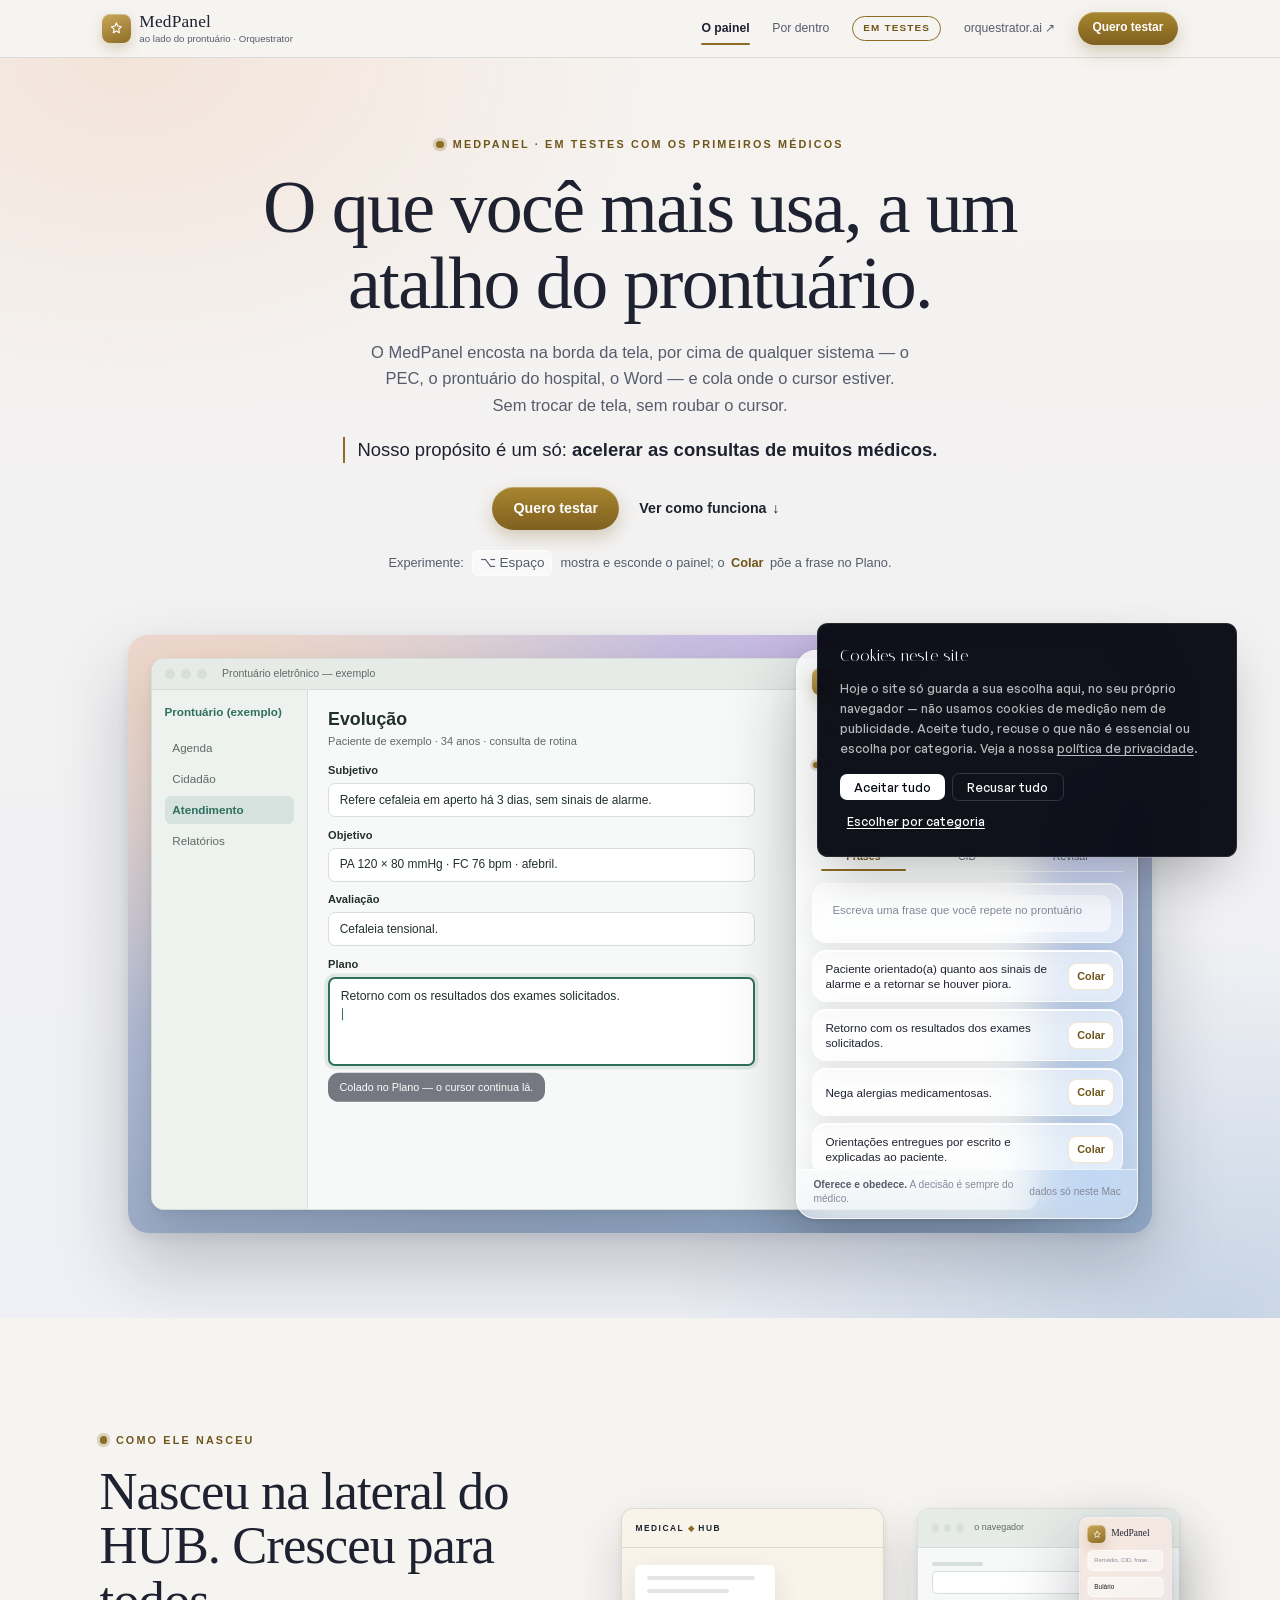
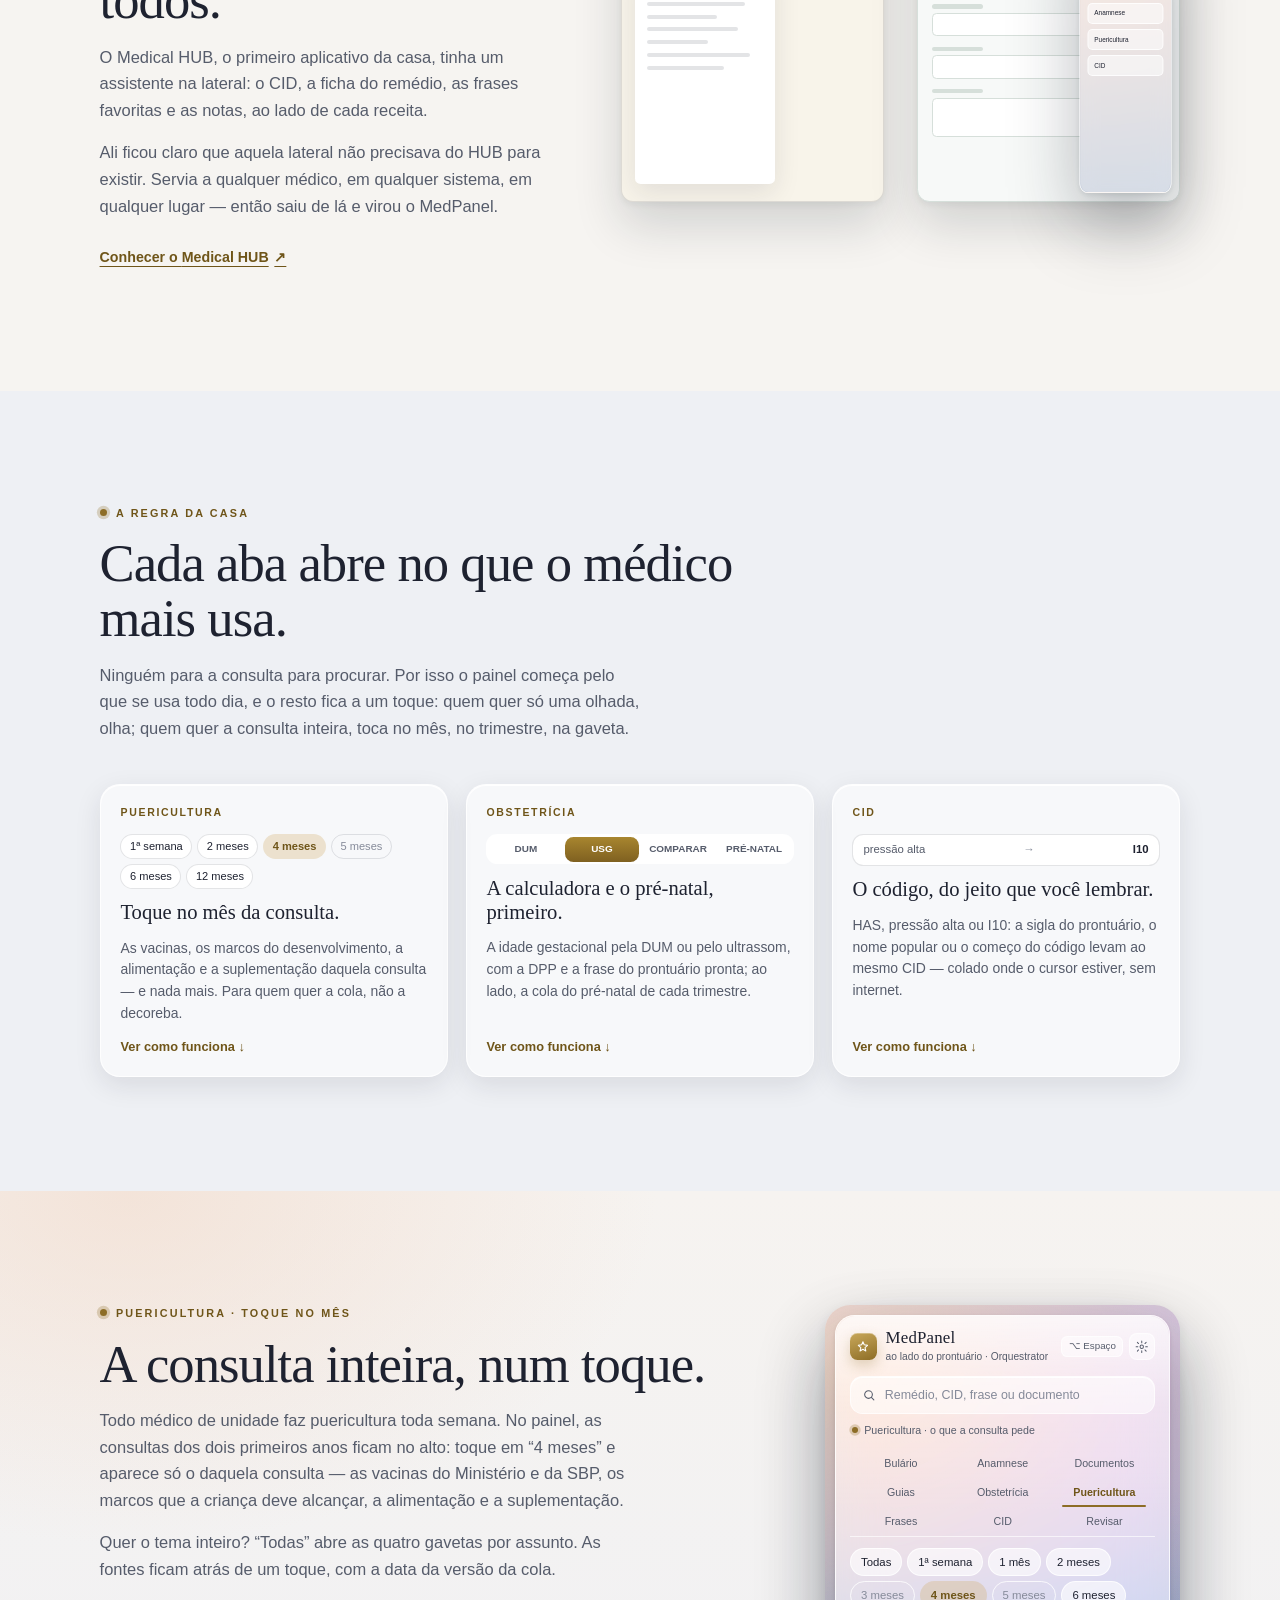
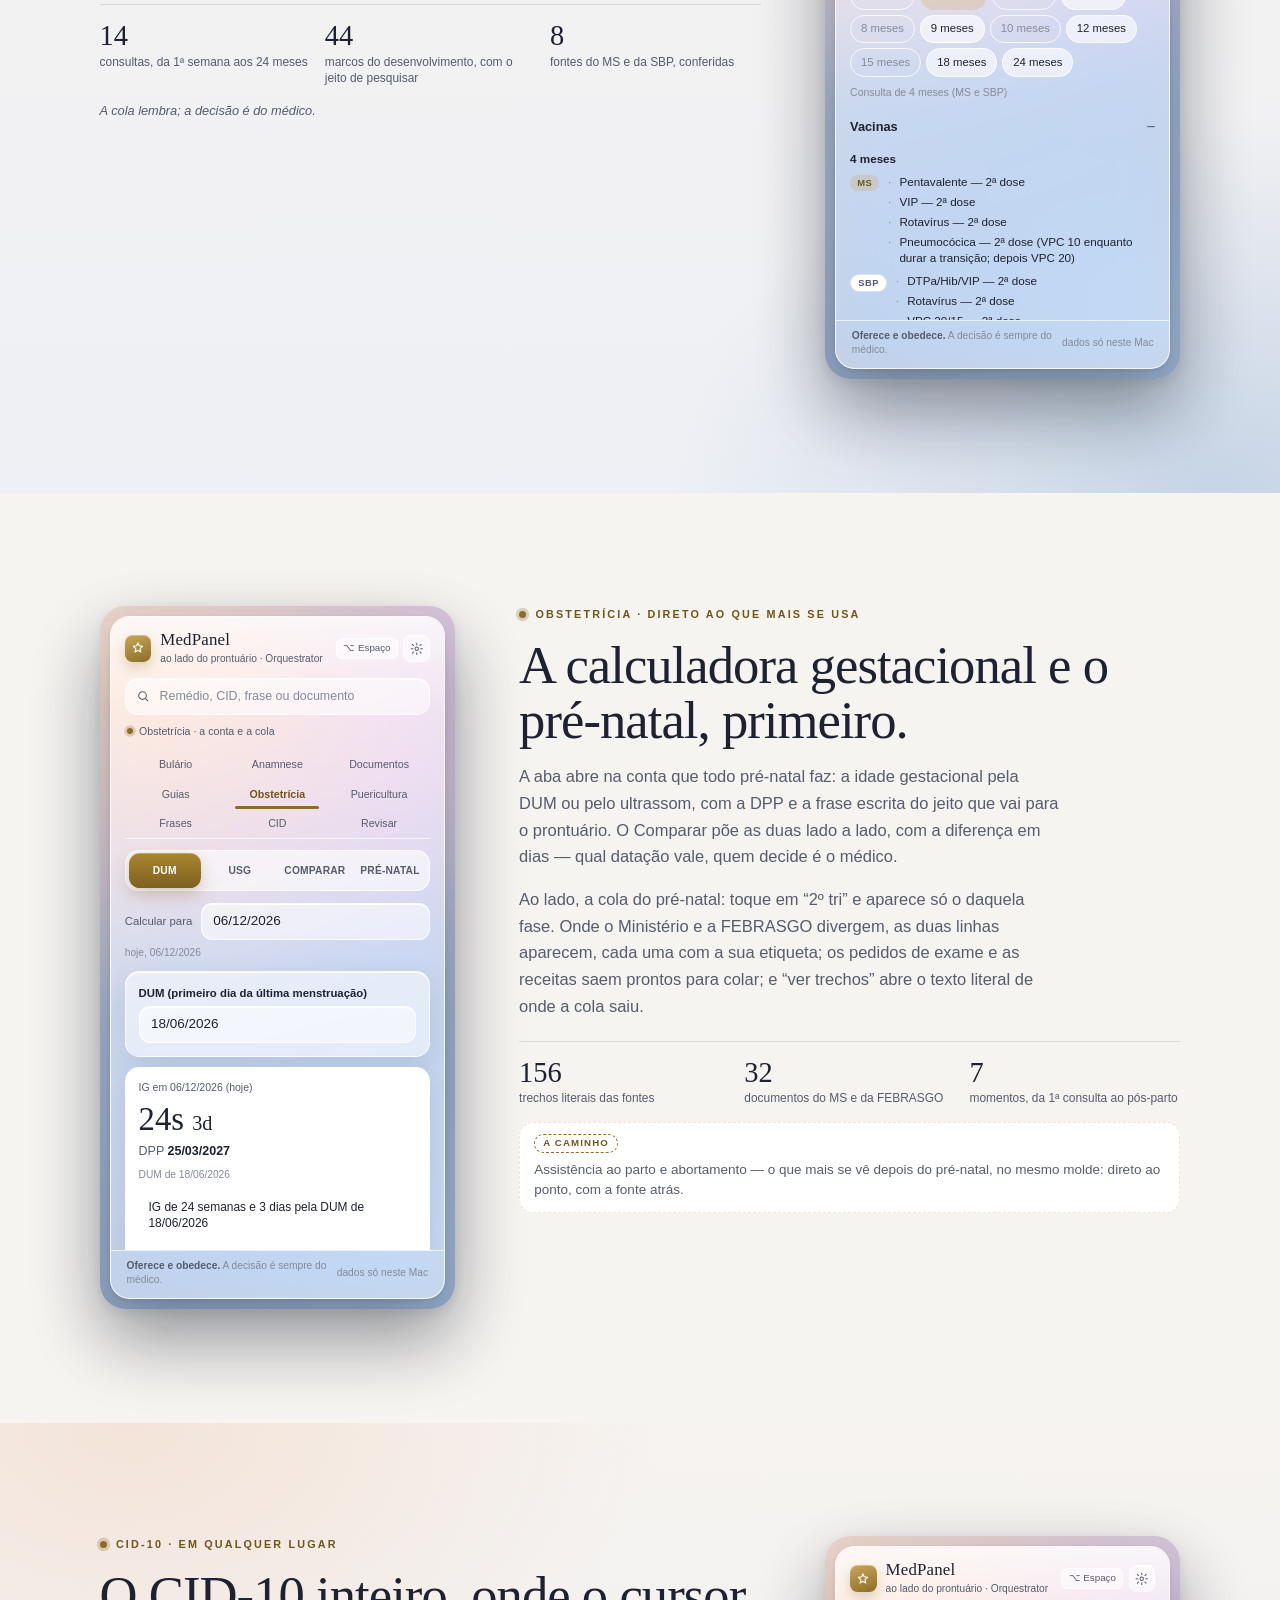
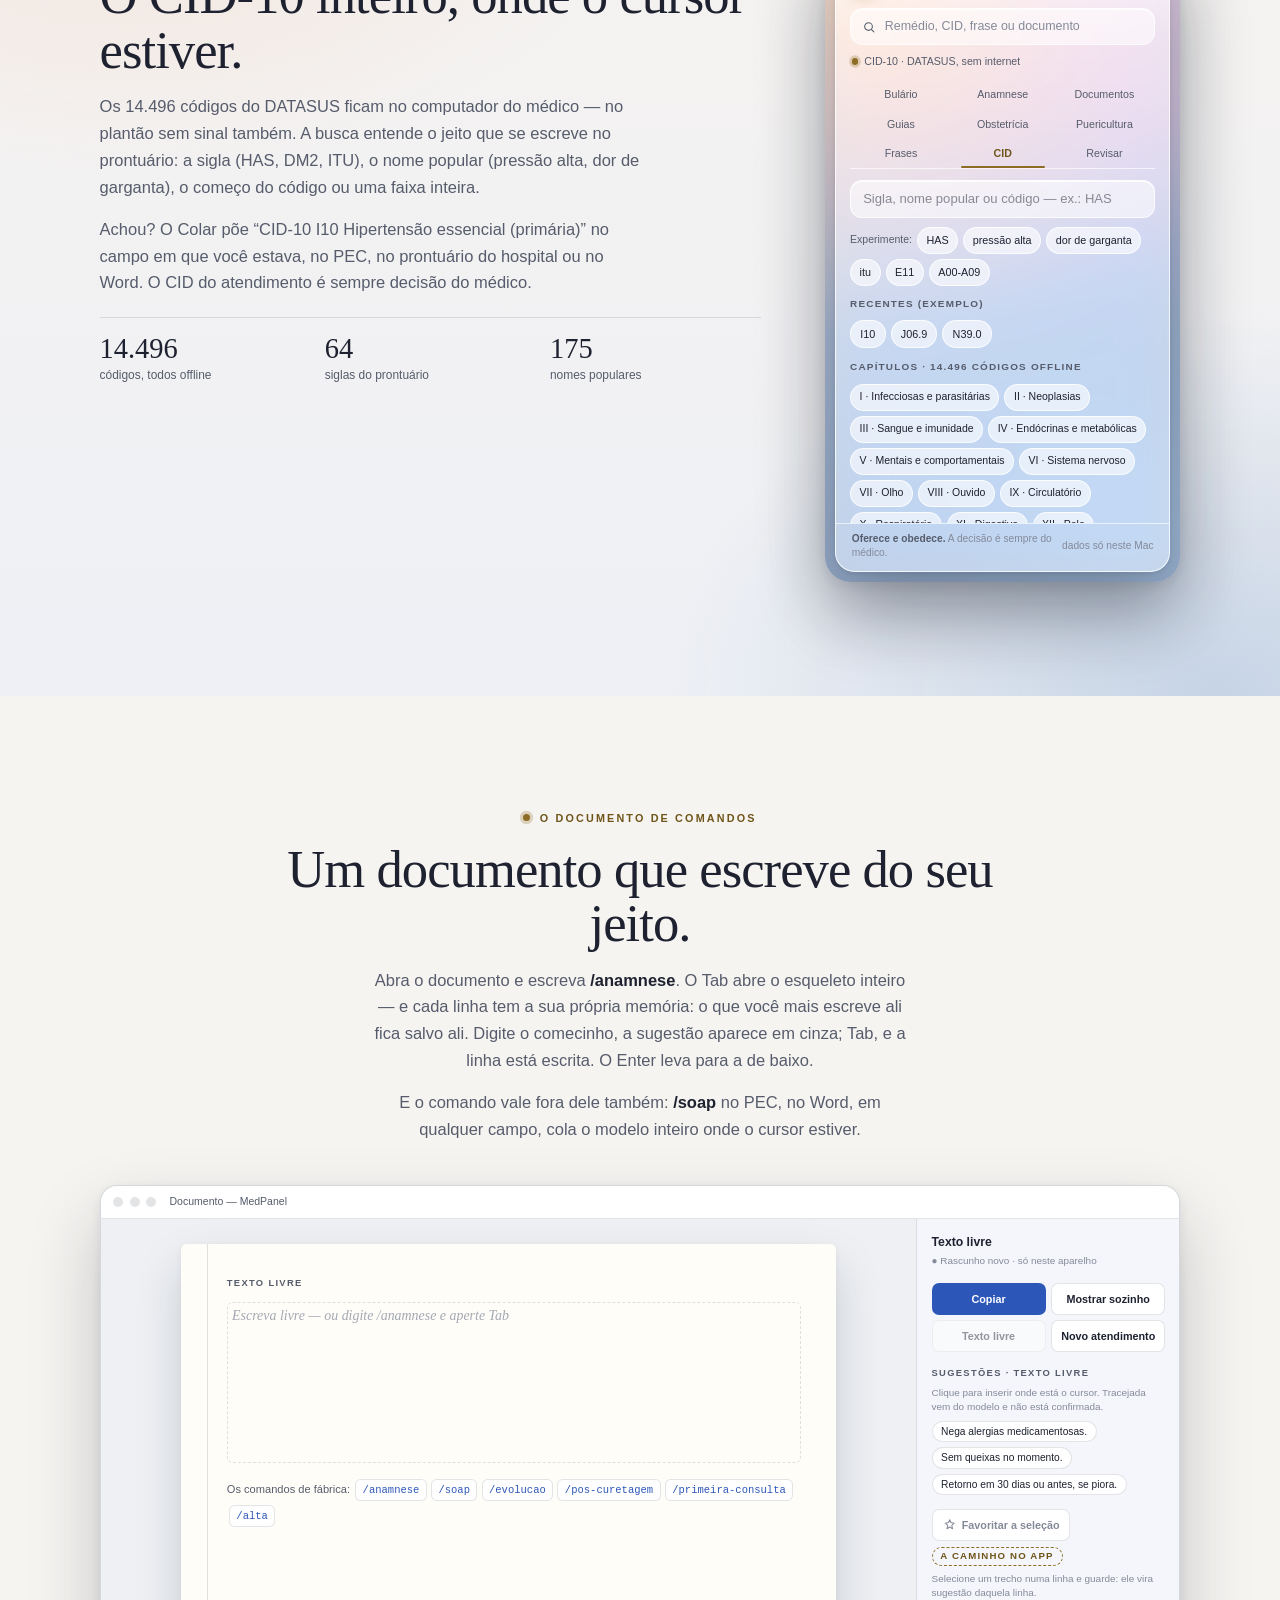
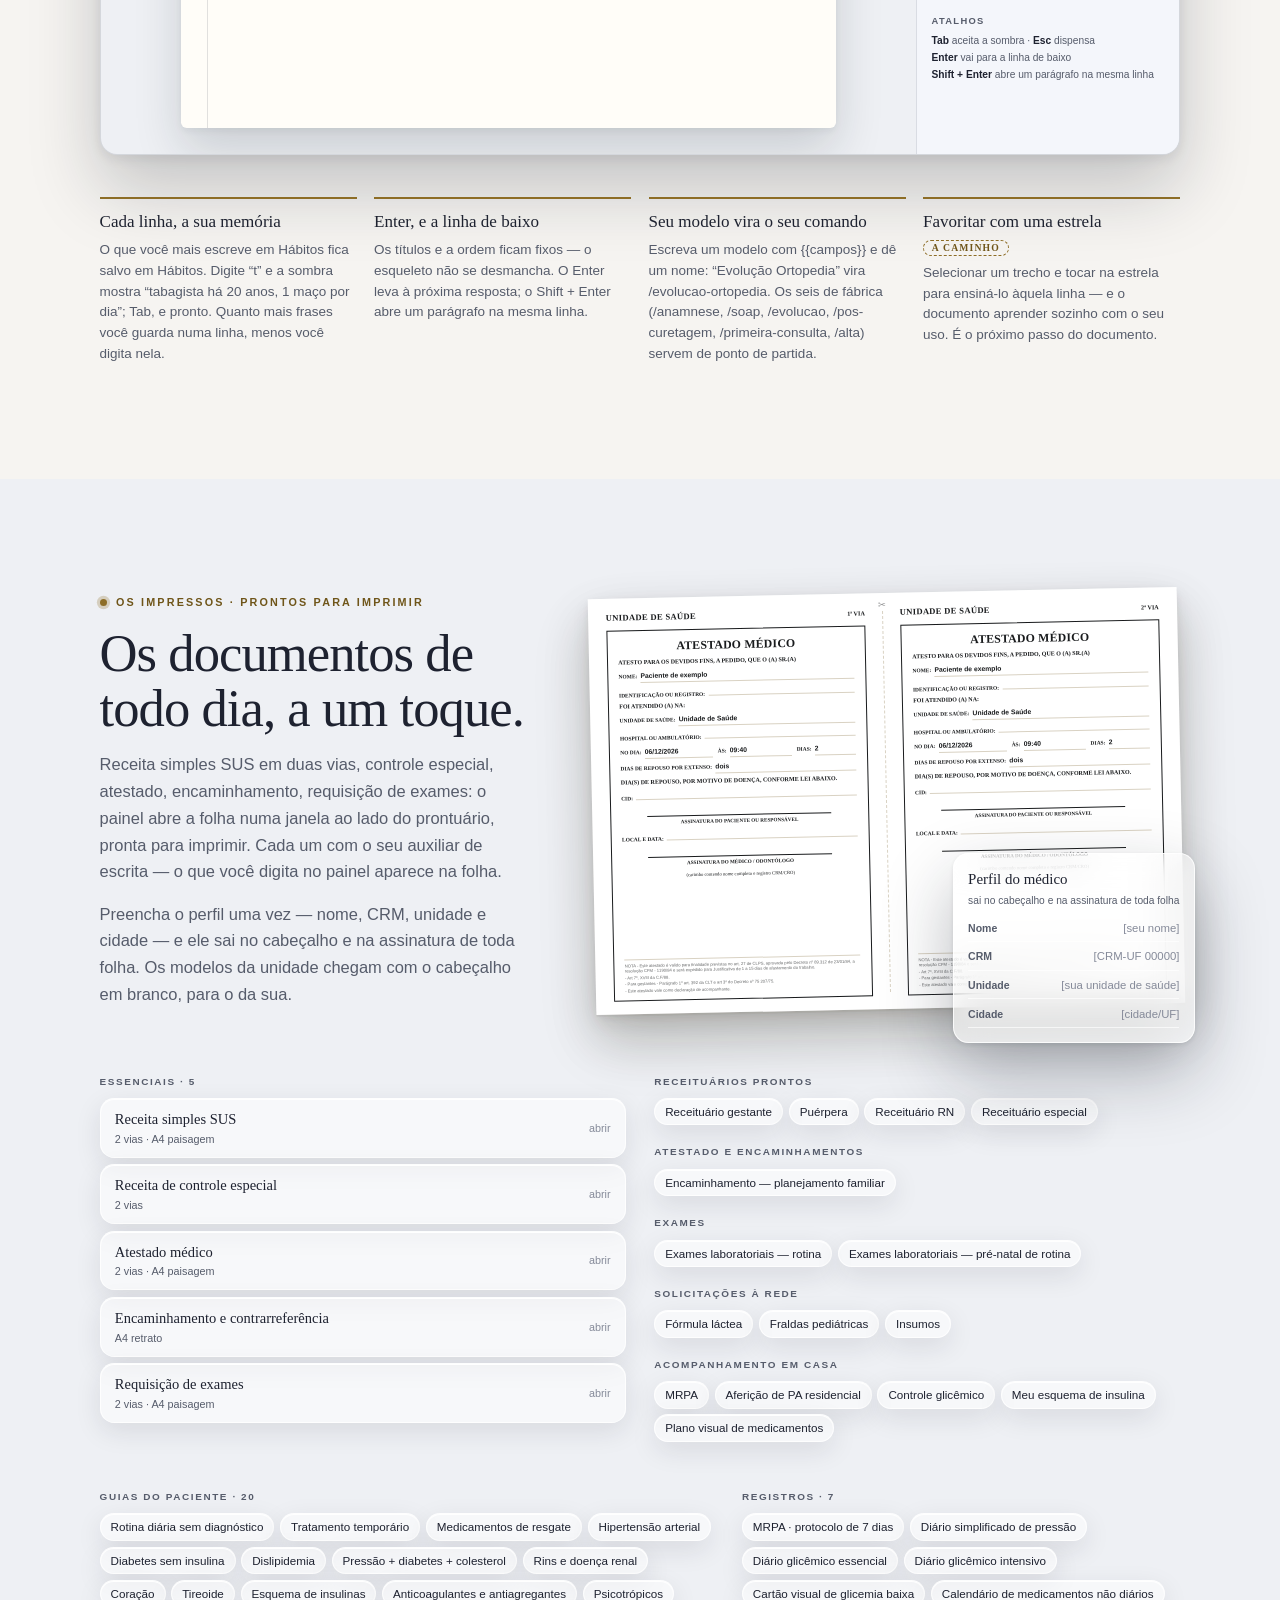
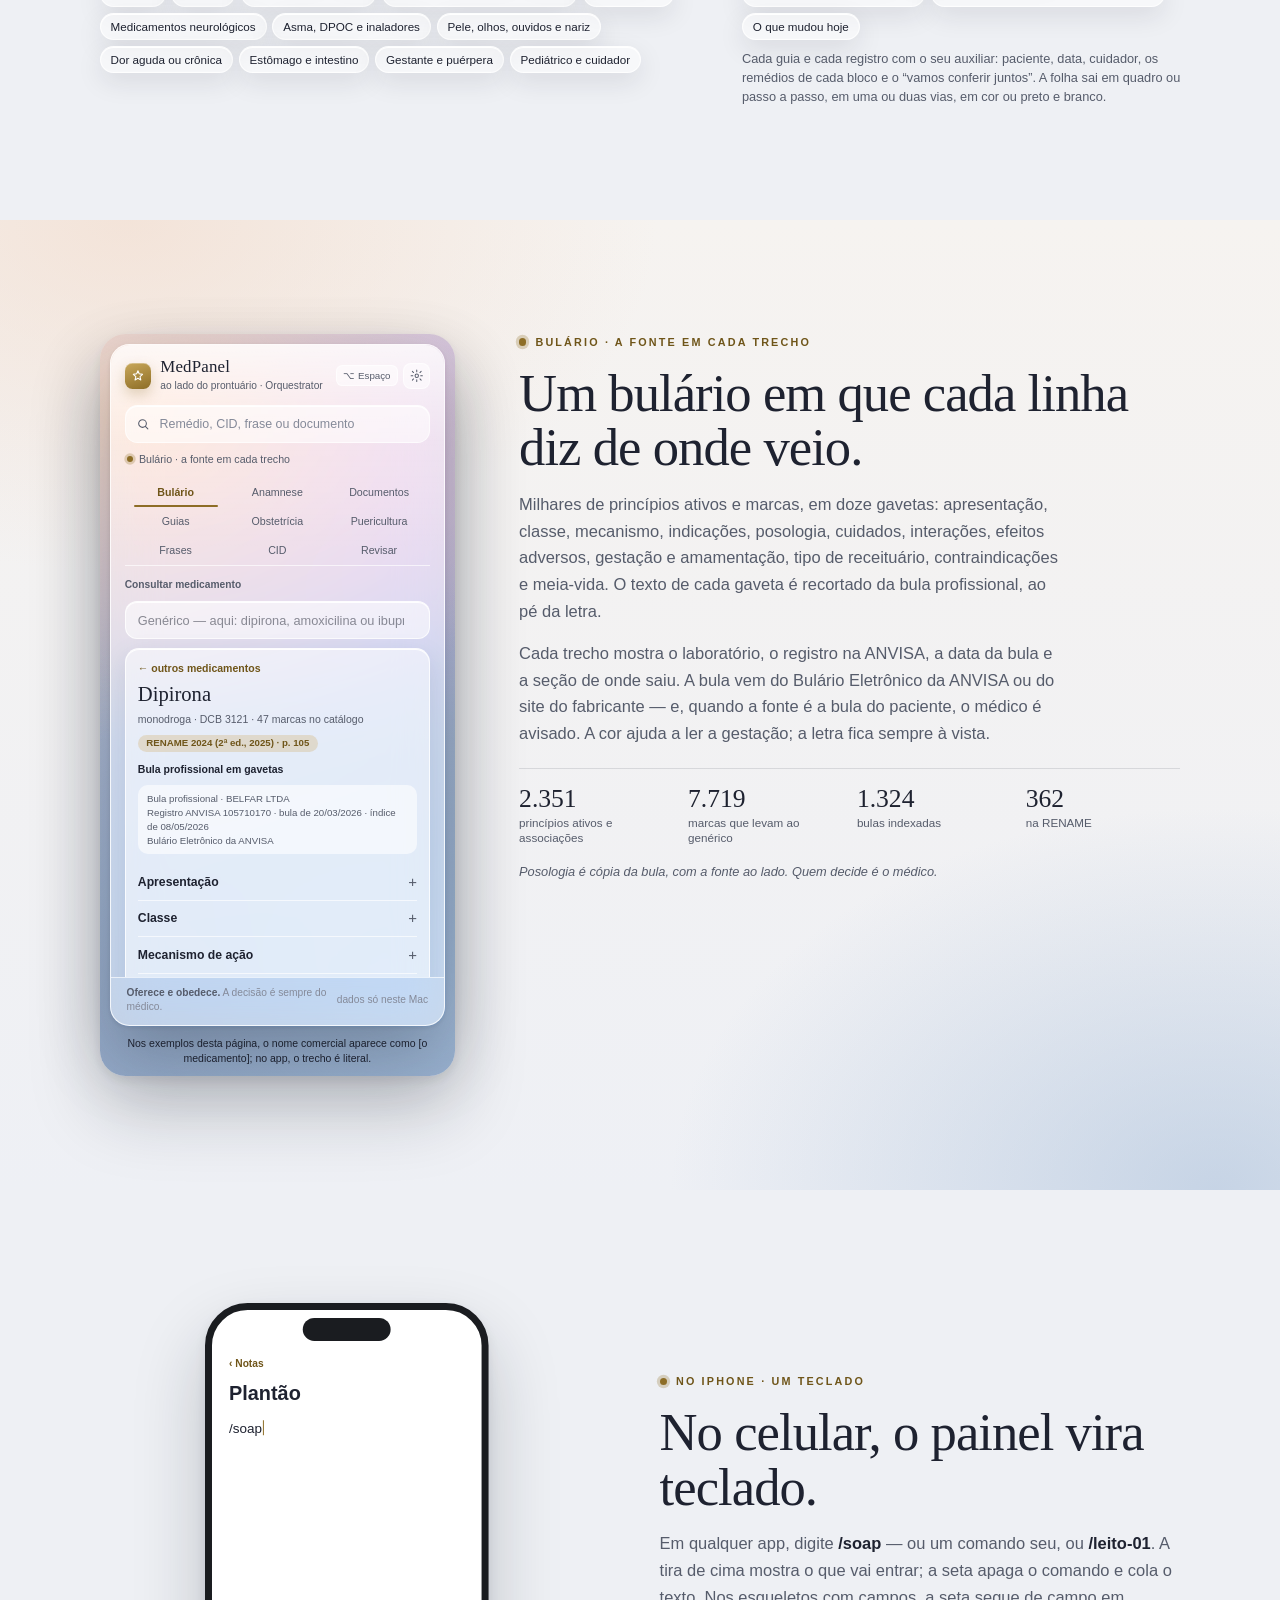
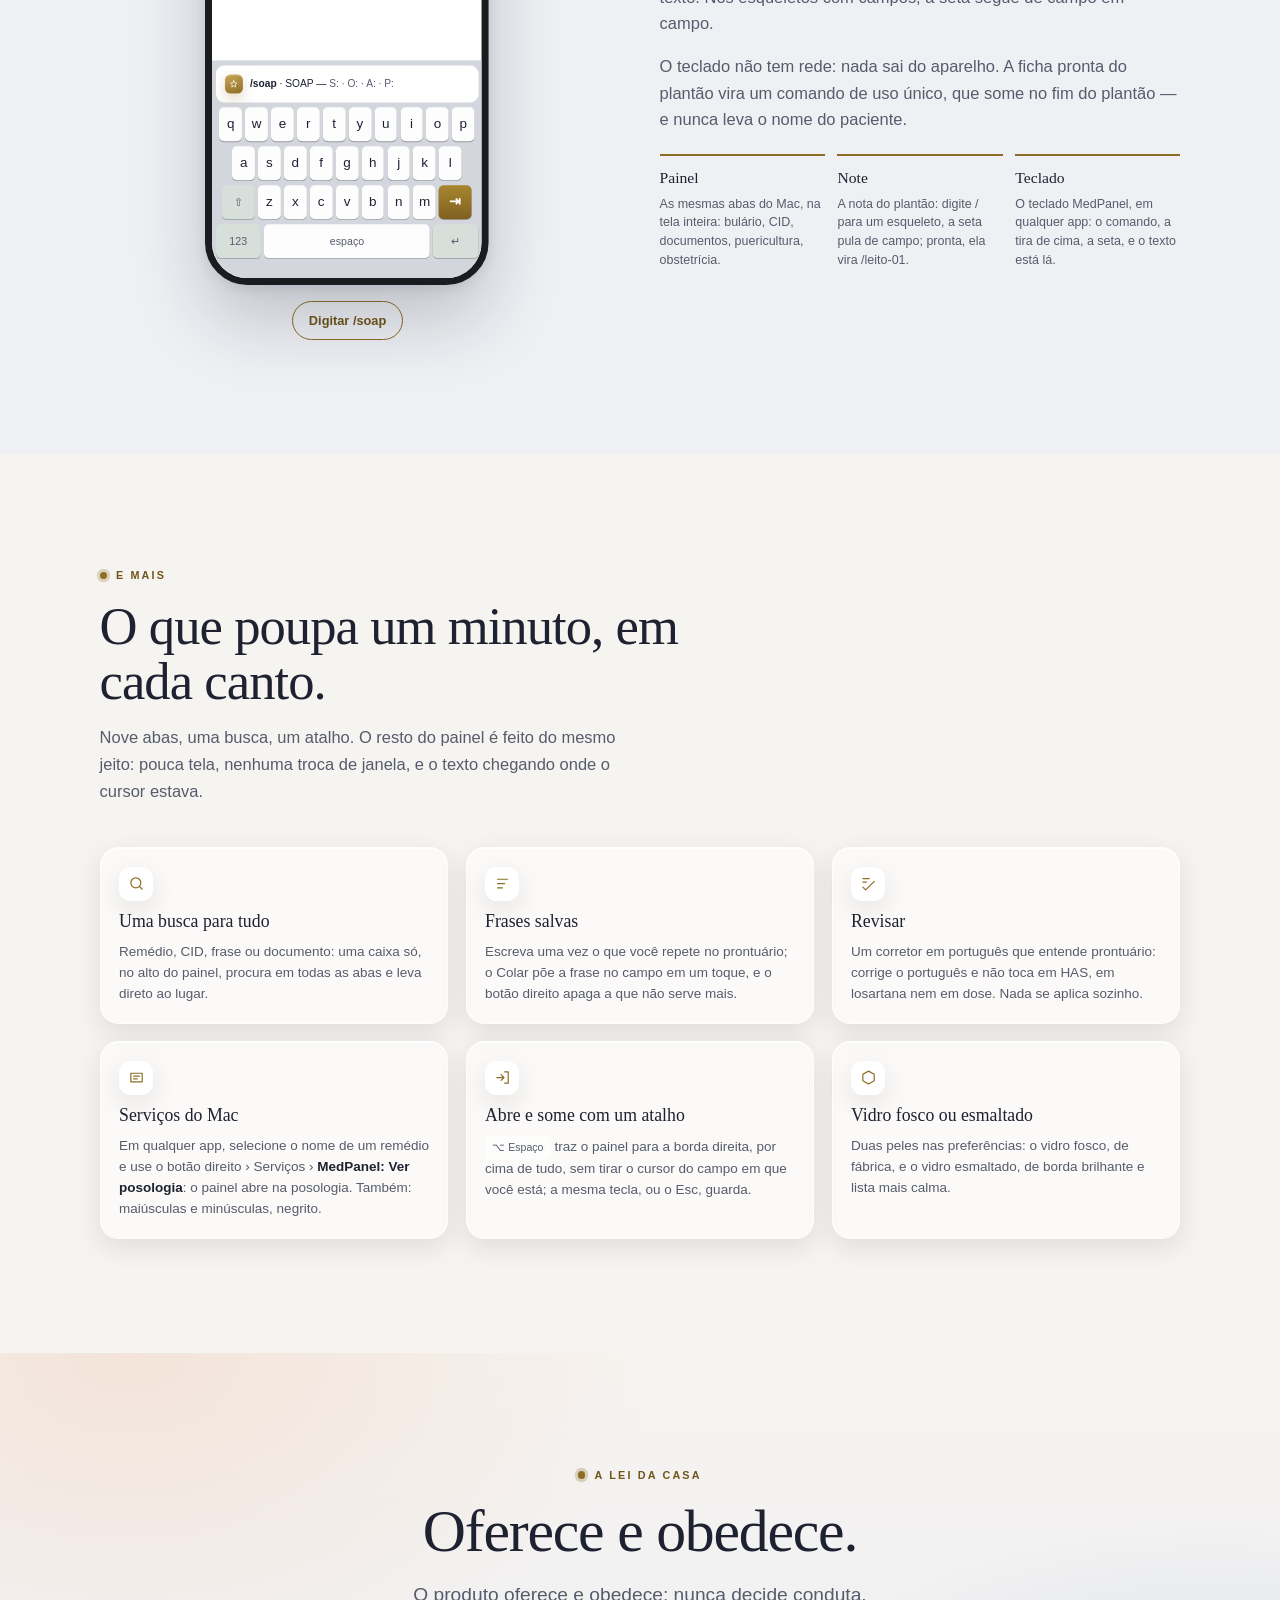
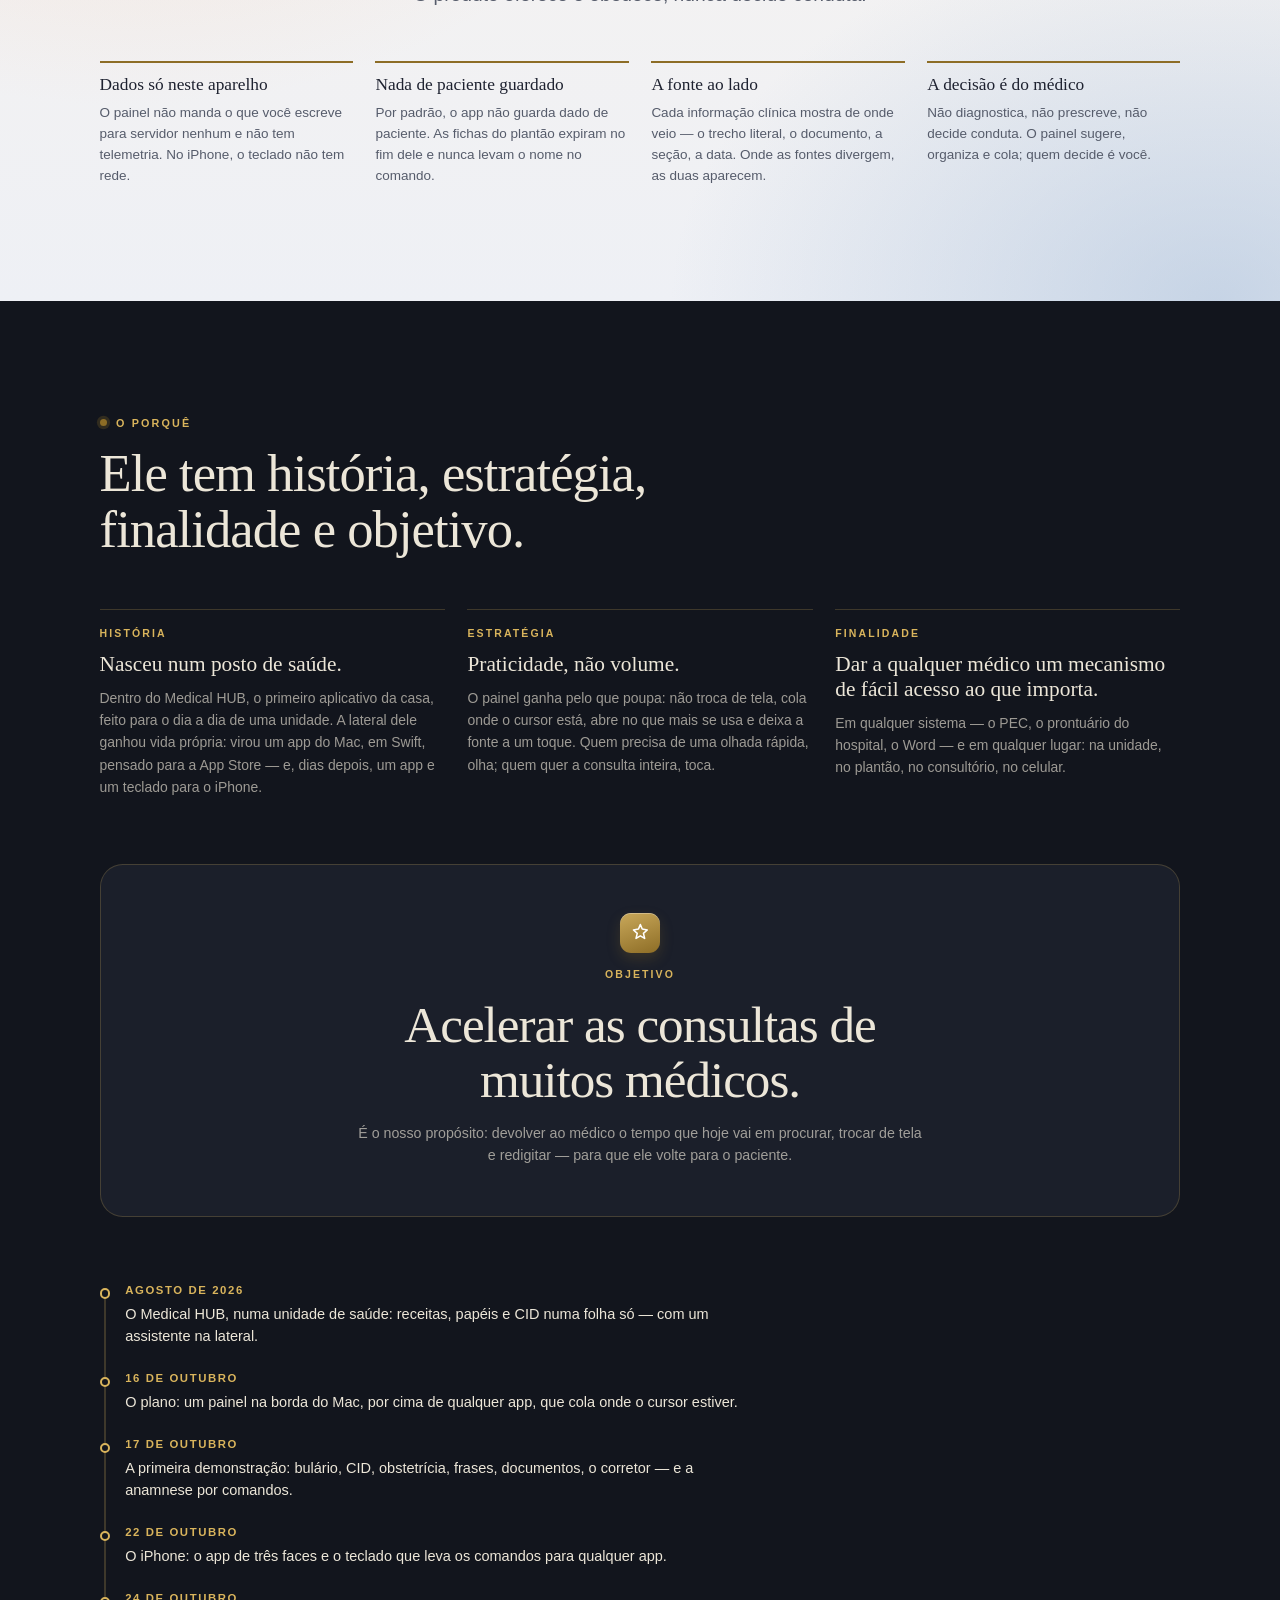
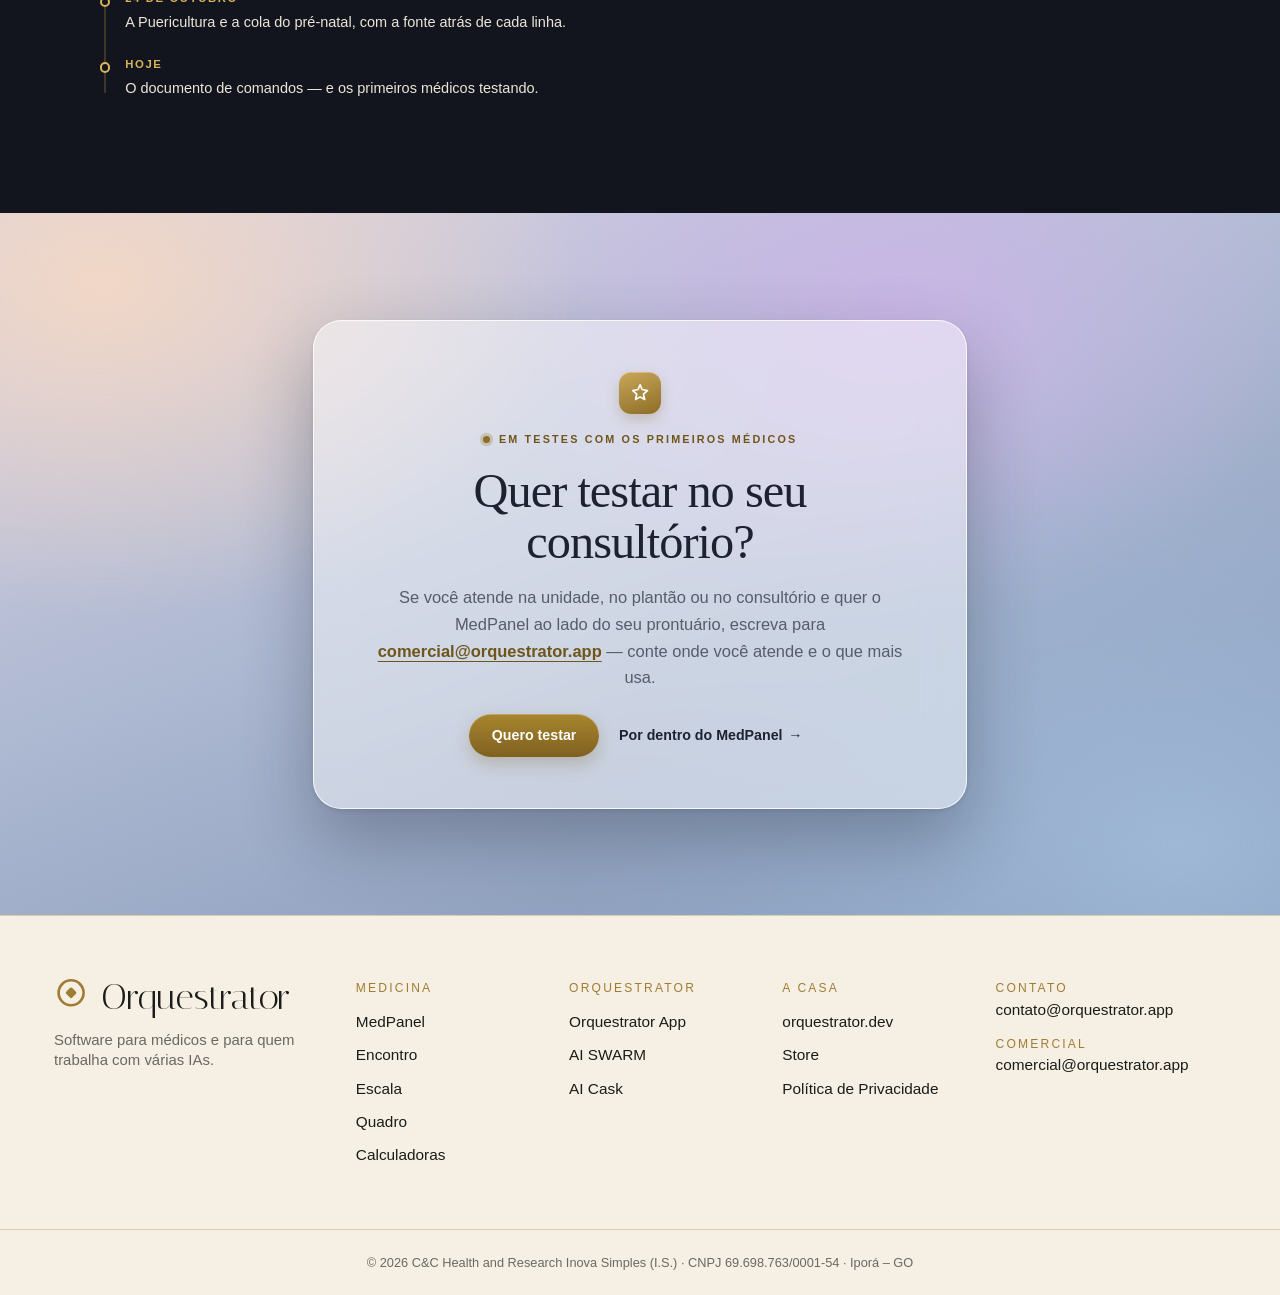
==== commit afae4d07: "Conta Orquestrator: login Google/GitHub e painel de acessos Cadastro único Firebase, vinculação de p" ====
--- a/index.html
+++ b/index.html
@@ -4,4 +4,4 @@
 contraindicada, recomenda-se a administração por via intravenosa ou intramuscular. […]</p><p class="m-0 text-[0.66rem] leading-[1.4] text-[var(--mpv-tinta-2)]">Bula profissional · BELFAR LTDA · Registro ANVISA 105710170 · bula de 20/03/2026 · índice de 08/05/2026 · Bulário Eletrônico da ANVISA</p><button type="button" class="w-fit rounded-[0.6rem] bg-[image:var(--mpv-botao)] px-[0.8rem] py-[0.35rem] text-[0.74rem] font-semibold text-[var(--mpv-branco)] shadow-[var(--mpv-botao-sombra)]">Copiar trecho e fonte</button></div><div class="flex flex-col gap-[0.4rem] rounded-[0.8rem] border border-[var(--mpv-cartao-borda)] bg-[var(--mpv-branco)] p-[0.7rem]"><p class="m-0 text-[0.66rem] font-semibold uppercase tracking-[0.08em] text-[var(--mpv-tinta-3)]">POSOLOGIA</p><p class="m-0 whitespace-pre-line text-[0.78rem] leading-[1.5] text-[var(--mpv-tinta)]">Cada 1 mL = 20 gotas
 Adultos e adolescentes acima de 15 anos: 20 a 40 gotas em administração única ou até o máximo de 40 gotas, 4 vezes ao
 dia.
-As crianças devem receber dipirona monoidratada conforme seu peso seguindo a orientação deste esquema:</p><p class="m-0 text-[0.66rem] leading-[1.4] text-[var(--mpv-tinta-2)]">Bula profissional · BELFAR LTDA · Registro ANVISA 105710170 · bula de 20/03/2026 · índice de 08/05/2026 · Bulário Eletrônico da ANVISA</p><button type="button" class="w-fit rounded-[0.6rem] bg-[image:var(--mpv-botao)] px-[0.8rem] py-[0.35rem] text-[0.74rem] font-semibold text-[var(--mpv-branco)] shadow-[var(--mpv-botao-sombra)]">Copiar trecho e fonte</button></div></div></section><section class="border-b border-[var(--mpv-linha)] last:border-b-0"><button type="button" aria-expanded="false" class="flex min-h-[2.5rem] w-full items-center justify-between gap-[0.6rem] text-left text-[0.86rem] font-semibold"><span class="flex items-center gap-[0.5rem]">Cuidados</span><span aria-hidden="true" class="text-[1.05rem] font-normal text-[var(--mpv-tinta-2)]">+</span></button></section><section class="border-b border-[var(--mpv-linha)] last:border-b-0"><button type="button" aria-expanded="false" class="flex min-h-[2.5rem] w-full items-center justify-between gap-[0.6rem] text-left text-[0.86rem] font-semibold"><span class="flex items-center gap-[0.5rem]">Interações medicamentosas</span><span aria-hidden="true" class="text-[1.05rem] font-normal text-[var(--mpv-tinta-2)]">+</span></button></section><section class="border-b border-[var(--mpv-linha)] last:border-b-0"><button type="button" aria-expanded="false" class="flex min-h-[2.5rem] w-full items-center justify-between gap-[0.6rem] text-left text-[0.86rem] font-semibold"><span class="flex items-center gap-[0.5rem]">Efeitos adversos</span><span aria-hidden="true" class="text-[1.05rem] font-normal text-[var(--mpv-tinta-2)]">+</span></button></section><section class="border-b border-[var(--mpv-linha)] last:border-b-0"><button type="button" aria-expanded="false" class="flex min-h-[2.5rem] w-full items-center justify-between gap-[0.6rem] text-left text-[0.86rem] font-semibold"><span class="flex items-center gap-[0.5rem]">Gestação e amamentação<span class="rounded-full border px-[0.45rem] py-[0.02rem] text-[0.66rem] font-bold border-[var(--mpv-risco-alto)] bg-[var(--mpv-risco-alto-fundo)] text-[var(--mpv-risco-alto)]">categoria <!-- -->D</span></span><span aria-hidden="true" class="text-[1.05rem] font-normal text-[var(--mpv-tinta-2)]">+</span></button></section><section class="border-b border-[var(--mpv-linha)] last:border-b-0"><button type="button" aria-expanded="false" class="flex min-h-[2.5rem] w-full items-center justify-between gap-[0.6rem] text-left text-[0.86rem] font-semibold"><span class="flex items-center gap-[0.5rem]">Tipo de receituário</span><span aria-hidden="true" class="text-[1.05rem] font-normal text-[var(--mpv-tinta-2)]">+</span></button></section><section class="border-b border-[var(--mpv-linha)] last:border-b-0"><button type="button" aria-expanded="false" class="flex min-h-[2.5rem] w-full items-center justify-between gap-[0.6rem] text-left text-[0.86rem] font-semibold"><span class="flex items-center gap-[0.5rem]">Contraindicações</span><span aria-hidden="true" class="text-[1.05rem] font-normal text-[var(--mpv-tinta-2)]">+</span></button></section><section class="border-b border-[var(--mpv-linha)] last:border-b-0"><button type="button" aria-expanded="false" class="flex min-h-[2.5rem] w-full items-center justify-between gap-[0.6rem] text-left text-[0.86rem] font-semibold"><span class="flex items-center gap-[0.5rem]">Meia-vida</span><span aria-hidden="true" class="text-[1.05rem] font-normal text-[var(--mpv-tinta-2)]">+</span></button></section></div><div class="mt-[0.3rem] flex flex-col gap-[0.35rem] rounded-[0.8rem] border border-dashed border-[var(--mpv-tinta-3)] p-[0.65rem]"><p class="m-0 text-[0.74rem] font-semibold">Outras fontes localizadas — texto ainda não revisado</p><div class="flex flex-wrap gap-[0.35rem]"><span class="rounded-full px-[0.55rem] py-[0.1rem] text-[0.68rem] font-semibold bg-[var(--mpv-branco)] text-[var(--mpv-tinta-2)]">9<!-- --> <!-- -->profissional</span><span class="rounded-full px-[0.55rem] py-[0.1rem] text-[0.68rem] font-semibold bg-[var(--mpv-risco-medio-fundo)] text-[var(--mpv-risco-medio)]">5<!-- --> <!-- -->bula do paciente</span></div><p class="m-0 text-[0.68rem] leading-[1.4] text-[var(--mpv-tinta-2)]">Cada uma diz se é a bula do profissional ou a do paciente — e o texto do paciente nunca entra nas gavetas do profissional.</p></div></div></div></div></div><div class="flex items-center justify-between gap-[0.625rem] border-t border-[var(--mpv-linha)] px-[1.125rem] pb-[0.8125rem] pt-[0.5625rem] text-[0.71875rem] leading-[1.35] text-[var(--mpv-tinta-3)]"><span><b class="font-semibold text-[var(--mpv-tinta-2)]">Oferece e obedece.</b> A decisão é sempre do médico.</span><span class="shrink-0 text-right">dados só neste Mac</span></div></div><p class="m-0 mt-[0.7rem] px-[0.4rem] text-center text-[0.74rem] leading-[1.4] text-[var(--mpv-tinta)]">Nos exemplos desta página, o nome comercial aparece como [o medicamento]; no app, o trecho é literal.</p></div><div class="order-1 flex flex-col gap-[1.1rem] min-[60rem]:sticky min-[60rem]:top-[7rem] min-[60rem]:order-2"><p class="m-0 flex items-center gap-[0.65rem] text-[0.76rem] font-semibold uppercase tracking-[0.2em] text-[var(--mpv-acento-texto)]"><i aria-hidden="true" class="inline-block size-[0.5rem] shrink-0 rounded-full bg-[var(--mpv-acento)] shadow-[0_0_0_0.22rem_var(--mpv-acento-anel)]"></i>Bulário · a fonte em cada trecho</p><h2 id="mp-bulario" class="m-0 text-[clamp(2.2rem,4.8vw,3.7rem)] leading-[1.04] tracking-[-0.018em] text-[var(--mpv-tinta)]" style="font-family:var(--font-mpv-serifa);font-weight:400">Um bulário em que cada linha diz de onde veio.</h2><p class="m-0 max-w-[38rem] text-[clamp(1.02rem,1.45vw,1.16rem)] leading-[1.62] text-[var(--mpv-tinta-2)]">Milhares de princípios ativos e marcas, em doze gavetas: apresentação, classe, mecanismo, indicações, posologia, cuidados, interações, efeitos adversos, gestação e amamentação, tipo de receituário, contraindicações e meia-vida. O texto de cada gaveta é recortado da bula profissional, ao pé da letra.</p><p class="m-0 max-w-[38rem] text-[clamp(1.02rem,1.45vw,1.16rem)] leading-[1.62] text-[var(--mpv-tinta-2)]">Cada trecho mostra o laboratório, o registro na ANVISA, a data da bula e a seção de onde saiu. A bula vem do Bulário Eletrônico da ANVISA ou do site do fabricante — e, quando a fonte é a bula do paciente, o médico é avisado. A cor ajuda a ler a gestação; a letra fica sempre à vista.</p><dl class="m-0 mt-[0.4rem] grid grid-cols-2 gap-[1rem] border-t border-[var(--mpv-linha-escura)] pt-[1.2rem] min-[30rem]:grid-cols-4"><div class="flex flex-col-reverse justify-end gap-[0.2rem]"><dt class="text-[0.82rem] leading-[1.35] text-[var(--mpv-tinta-2)]">princípios ativos e associações</dt><dd class="m-0 text-[1.8rem] leading-none text-[var(--mpv-tinta)]" style="font-family:var(--font-mpv-serifa);font-weight:400">2.351</dd></div><div class="flex flex-col-reverse justify-end gap-[0.2rem]"><dt class="text-[0.82rem] leading-[1.35] text-[var(--mpv-tinta-2)]">marcas que levam ao genérico</dt><dd class="m-0 text-[1.8rem] leading-none text-[var(--mpv-tinta)]" style="font-family:var(--font-mpv-serifa);font-weight:400">7.719</dd></div><div class="flex flex-col-reverse justify-end gap-[0.2rem]"><dt class="text-[0.82rem] leading-[1.35] text-[var(--mpv-tinta-2)]">bulas indexadas</dt><dd class="m-0 text-[1.8rem] leading-none text-[var(--mpv-tinta)]" style="font-family:var(--font-mpv-serifa);font-weight:400">1.324</dd></div><div class="flex flex-col-reverse justify-end gap-[0.2rem]"><dt class="text-[0.82rem] leading-[1.35] text-[var(--mpv-tinta-2)]">na RENAME</dt><dd class="m-0 text-[1.8rem] leading-none text-[var(--mpv-tinta)]" style="font-family:var(--font-mpv-serifa);font-weight:400">362</dd></div></dl><p class="m-0 text-[0.9rem] italic text-[var(--mpv-tinta-2)]">Posologia é cópia da bula, com a fonte ao lado. Quem decide é o médico.</p></div></div></section><section id="iphone" aria-labelledby="mp-iphone" class="relative overflow-x-clip px-[clamp(1rem,4vw,3rem)] py-[clamp(4.5rem,10vw,8rem)] bg-[var(--mpv-pagina-2)]"><div class="mx-auto w-full max-w-[76rem] grid items-center gap-[clamp(2rem,5vw,4.5rem)] min-[56rem]:grid-cols-[minmax(0,1fr)_minmax(0,1.05fr)]"><div class="flex flex-col items-center gap-[1rem]"><div class="w-full max-w-[20rem]" style="aspect-ratio:20 / 41"><div class="origin-top-left" style="width:20rem;height:41rem;transform:scale(1)"><div class="relative flex h-full flex-col overflow-hidden rounded-[3rem] border-[0.55rem] border-[var(--mpv-aparelho)] bg-[var(--mpv-branco)] font-[family-name:var(--font-mpv-sans)] shadow-[var(--mpv-mesa-sombra)]"><span aria-hidden="true" class="absolute left-1/2 top-[0.55rem] z-10 h-[1.6rem] w-[6.2rem] -translate-x-1/2 rounded-full bg-[var(--mpv-aparelho)]"></span><div class="flex-1 px-[1.2rem] pt-[3.2rem]"><p class="m-0 text-[0.72rem] font-semibold text-[var(--mpv-acento-texto)]">‹ Notas</p><p class="m-0 mt-[0.6rem] text-[1.4rem] font-bold text-[var(--mpv-tinta)]">Plantão</p><div aria-live="polite" class="mt-[0.6rem] min-h-[7rem] whitespace-pre-line text-[0.95rem] leading-[1.5] text-[var(--mpv-tinta)]"><span><span></span><span aria-hidden="true" class="ml-[0.05rem] inline-block h-[1.1em] w-[0.1rem] translate-y-[0.18em] bg-[var(--mpv-acento)]"></span></span></div></div><div class="bg-[var(--mpv-teclado)] px-[0.25rem] pb-[1.4rem] pt-[0.35rem]"><div style="opacity:0.25;transform:scale(0.97)" class="mb-[0.35rem] flex min-h-[2.6rem] items-center gap-[0.5rem] rounded-[0.6rem] bg-[var(--mpv-branco)] px-[0.6rem] text-[0.72rem]"><span aria-hidden="true" class="grid shrink-0 place-items-center rounded-[28%] bg-[image:var(--mpv-selo)] text-[var(--mpv-branco)] shadow-[var(--mpv-selo-sombra)] size-[1.3rem]"><svg viewBox="0 0 24 24" fill="none" stroke="currentColor" stroke-width="1.8" stroke-linecap="round" stroke-linejoin="round" class="size-[52%]"><path d="M12 3l2.2 5.1L20 9.3l-4.4 3.9L17 19l-5-2.9L7 19l1.4-5.8L4 9.3l5.8-1.2z"></path></svg></span><span class="flex-1 text-[var(--mpv-tinta-3)]">Digite / para os seus modelos</span></div><div class="mb-[0.35rem] flex justify-center gap-[0.22rem] "><span aria-hidden="true" class="grid h-[2.4rem] w-[1.6rem] place-items-center rounded-[0.35rem] bg-[var(--mpv-teclado-tecla)] text-[0.95rem] text-[var(--mpv-tinta)] shadow-[var(--mpv-teclado-sombra)]">q</span><span aria-hidden="true" class="grid h-[2.4rem] w-[1.6rem] place-items-center rounded-[0.35rem] bg-[var(--mpv-teclado-tecla)] text-[0.95rem] text-[var(--mpv-tinta)] shadow-[var(--mpv-teclado-sombra)]">w</span><span aria-hidden="true" class="grid h-[2.4rem] w-[1.6rem] place-items-center rounded-[0.35rem] bg-[var(--mpv-teclado-tecla)] text-[0.95rem] text-[var(--mpv-tinta)] shadow-[var(--mpv-teclado-sombra)]">e</span><span aria-hidden="true" class="grid h-[2.4rem] w-[1.6rem] place-items-center rounded-[0.35rem] bg-[var(--mpv-teclado-tecla)] text-[0.95rem] text-[var(--mpv-tinta)] shadow-[var(--mpv-teclado-sombra)]">r</span><span aria-hidden="true" class="grid h-[2.4rem] w-[1.6rem] place-items-center rounded-[0.35rem] bg-[var(--mpv-teclado-tecla)] text-[0.95rem] text-[var(--mpv-tinta)] shadow-[var(--mpv-teclado-sombra)]">t</span><span aria-hidden="true" class="grid h-[2.4rem] w-[1.6rem] place-items-center rounded-[0.35rem] bg-[var(--mpv-teclado-tecla)] text-[0.95rem] text-[var(--mpv-tinta)] shadow-[var(--mpv-teclado-sombra)]">y</span><span aria-hidden="true" class="grid h-[2.4rem] w-[1.6rem] place-items-center rounded-[0.35rem] bg-[var(--mpv-teclado-tecla)] text-[0.95rem] text-[var(--mpv-tinta)] shadow-[var(--mpv-teclado-sombra)]">u</span><span aria-hidden="true" class="grid h-[2.4rem] w-[1.6rem] place-items-center rounded-[0.35rem] bg-[var(--mpv-teclado-tecla)] text-[0.95rem] text-[var(--mpv-tinta)] shadow-[var(--mpv-teclado-sombra)]">i</span><span aria-hidden="true" class="grid h-[2.4rem] w-[1.6rem] place-items-center rounded-[0.35rem] bg-[var(--mpv-teclado-tecla)] text-[0.95rem] text-[var(--mpv-tinta)] shadow-[var(--mpv-teclado-sombra)]">o</span><span aria-hidden="true" class="grid h-[2.4rem] w-[1.6rem] place-items-center rounded-[0.35rem] bg-[var(--mpv-teclado-tecla)] text-[0.95rem] text-[var(--mpv-tinta)] shadow-[var(--mpv-teclado-sombra)]">p</span></div><div class="mb-[0.35rem] flex justify-center gap-[0.22rem] px-[0.8rem]"><span aria-hidden="true" class="grid h-[2.4rem] w-[1.6rem] place-items-center rounded-[0.35rem] bg-[var(--mpv-teclado-tecla)] text-[0.95rem] text-[var(--mpv-tinta)] shadow-[var(--mpv-teclado-sombra)]">a</span><span aria-hidden="true" class="grid h-[2.4rem] w-[1.6rem] place-items-center rounded-[0.35rem] bg-[var(--mpv-teclado-tecla)] text-[0.95rem] text-[var(--mpv-tinta)] shadow-[var(--mpv-teclado-sombra)]">s</span><span aria-hidden="true" class="grid h-[2.4rem] w-[1.6rem] place-items-center rounded-[0.35rem] bg-[var(--mpv-teclado-tecla)] text-[0.95rem] text-[var(--mpv-tinta)] shadow-[var(--mpv-teclado-sombra)]">d</span><span aria-hidden="true" class="grid h-[2.4rem] w-[1.6rem] place-items-center rounded-[0.35rem] bg-[var(--mpv-teclado-tecla)] text-[0.95rem] text-[var(--mpv-tinta)] shadow-[var(--mpv-teclado-sombra)]">f</span><span aria-hidden="true" class="grid h-[2.4rem] w-[1.6rem] place-items-center rounded-[0.35rem] bg-[var(--mpv-teclado-tecla)] text-[0.95rem] text-[var(--mpv-tinta)] shadow-[var(--mpv-teclado-sombra)]">g</span><span aria-hidden="true" class="grid h-[2.4rem] w-[1.6rem] place-items-center rounded-[0.35rem] bg-[var(--mpv-teclado-tecla)] text-[0.95rem] text-[var(--mpv-tinta)] shadow-[var(--mpv-teclado-sombra)]">h</span><span aria-hidden="true" class="grid h-[2.4rem] w-[1.6rem] place-items-center rounded-[0.35rem] bg-[var(--mpv-teclado-tecla)] text-[0.95rem] text-[var(--mpv-tinta)] shadow-[var(--mpv-teclado-sombra)]">j</span><span aria-hidden="true" class="grid h-[2.4rem] w-[1.6rem] place-items-center rounded-[0.35rem] bg-[var(--mpv-teclado-tecla)] text-[0.95rem] text-[var(--mpv-tinta)] shadow-[var(--mpv-teclado-sombra)]">k</span><span aria-hidden="true" class="grid h-[2.4rem] w-[1.6rem] place-items-center rounded-[0.35rem] bg-[var(--mpv-teclado-tecla)] text-[0.95rem] text-[var(--mpv-tinta)] shadow-[var(--mpv-teclado-sombra)]">l</span></div><div class="mb-[0.35rem] flex justify-center gap-[0.22rem] "><span aria-hidden="true" class="grid h-[2.4rem] w-[2.3rem] place-items-center rounded-[0.35rem] bg-[var(--mpv-pec-linha)] text-[0.8rem] text-[var(--mpv-tinta-2)] shadow-[var(--mpv-teclado-sombra)]">⇧</span><span aria-hidden="true" class="grid h-[2.4rem] w-[1.6rem] place-items-center rounded-[0.35rem] bg-[var(--mpv-teclado-tecla)] text-[0.95rem] text-[var(--mpv-tinta)] shadow-[var(--mpv-teclado-sombra)]">z</span><span aria-hidden="true" class="grid h-[2.4rem] w-[1.6rem] place-items-center rounded-[0.35rem] bg-[var(--mpv-teclado-tecla)] text-[0.95rem] text-[var(--mpv-tinta)] shadow-[var(--mpv-teclado-sombra)]">x</span><span aria-hidden="true" class="grid h-[2.4rem] w-[1.6rem] place-items-center rounded-[0.35rem] bg-[var(--mpv-teclado-tecla)] text-[0.95rem] text-[var(--mpv-tinta)] shadow-[var(--mpv-teclado-sombra)]">c</span><span aria-hidden="true" class="grid h-[2.4rem] w-[1.6rem] place-items-center rounded-[0.35rem] bg-[var(--mpv-teclado-tecla)] text-[0.95rem] text-[var(--mpv-tinta)] shadow-[var(--mpv-teclado-sombra)]">v</span><span aria-hidden="true" class="grid h-[2.4rem] w-[1.6rem] place-items-center rounded-[0.35rem] bg-[var(--mpv-teclado-tecla)] text-[0.95rem] text-[var(--mpv-tinta)] shadow-[var(--mpv-teclado-sombra)]">b</span><span aria-hidden="true" class="grid h-[2.4rem] w-[1.6rem] place-items-center rounded-[0.35rem] bg-[var(--mpv-teclado-tecla)] text-[0.95rem] text-[var(--mpv-tinta)] shadow-[var(--mpv-teclado-sombra)]">n</span><span aria-hidden="true" class="grid h-[2.4rem] w-[1.6rem] place-items-center rounded-[0.35rem] bg-[var(--mpv-teclado-tecla)] text-[0.95rem] text-[var(--mpv-tinta)] shadow-[var(--mpv-teclado-sombra)]">m</span><button type="button" disabled="" aria-label="Seta do teclado MedPanel: apagar o comando e colar o texto" class="grid h-[2.4rem] w-[2.3rem] place-items-center rounded-[0.35rem] bg-[image:var(--mpv-botao)] text-[1rem] font-bold text-[var(--mpv-branco)] shadow-[var(--mpv-teclado-sombra)] disabled:opacity-40">⇥</button></div><div class="flex justify-center gap-[0.22rem]"><span aria-hidden="true" class="grid h-[2.4rem] w-[3.2rem] place-items-center rounded-[0.35rem] bg-[var(--mpv-pec-linha)] text-[0.75rem] text-[var(--mpv-tinta-2)] shadow-[var(--mpv-teclado-sombra)]">123</span><span aria-hidden="true" class="grid h-[2.4rem] flex-1 place-items-center rounded-[0.35rem] bg-[var(--mpv-teclado-tecla)] text-[0.75rem] text-[var(--mpv-tinta-2)] shadow-[var(--mpv-teclado-sombra)]">espaço</span><span aria-hidden="true" class="grid h-[2.4rem] w-[3.2rem] place-items-center rounded-[0.35rem] bg-[var(--mpv-pec-linha)] text-[0.75rem] text-[var(--mpv-tinta-2)] shadow-[var(--mpv-teclado-sombra)]">↵</span></div></div></div></div></div><button type="button" class="min-h-[2.75rem] rounded-full border border-[var(--mpv-acento)] px-[1.1rem] text-[0.9rem] font-semibold text-[var(--mpv-acento-texto)] hover:bg-[var(--mpv-chip)]">Digitar /soap</button></div><div class="flex flex-col gap-[1.1rem]"><p class="m-0 flex items-center gap-[0.65rem] text-[0.76rem] font-semibold uppercase tracking-[0.2em] text-[var(--mpv-acento-texto)]"><i aria-hidden="true" class="inline-block size-[0.5rem] shrink-0 rounded-full bg-[var(--mpv-acento)] shadow-[0_0_0_0.22rem_var(--mpv-acento-anel)]"></i>No iPhone · um teclado</p><h2 id="mp-iphone" class="m-0 text-[clamp(2.2rem,4.8vw,3.7rem)] leading-[1.04] tracking-[-0.018em] text-[var(--mpv-tinta)]" style="font-family:var(--font-mpv-serifa);font-weight:400">No celular, o painel vira teclado.</h2><p class="m-0 max-w-[38rem] text-[clamp(1.02rem,1.45vw,1.16rem)] leading-[1.62] text-[var(--mpv-tinta-2)]">Em qualquer app, digite <b class="font-semibold text-[var(--mpv-tinta)]">/soap</b> — ou um comando seu, ou <b class="font-semibold text-[var(--mpv-tinta)]">/leito-01</b>. A tira de cima mostra o que vai entrar; a seta apaga o comando e cola o texto. Nos esqueletos com campos, a seta segue de campo em campo.</p><p class="m-0 max-w-[38rem] text-[clamp(1.02rem,1.45vw,1.16rem)] leading-[1.62] text-[var(--mpv-tinta-2)]">O teclado não tem rede: nada sai do aparelho. A ficha pronta do plantão vira um comando de uso único, que some no fim do plantão — e nunca leva o nome do paciente.</p><ul class="m-0 mt-[0.4rem] grid list-none gap-[0.9rem] p-0 min-[40rem]:grid-cols-3"><li class="flex flex-col gap-[0.35rem] border-t-2 border-[var(--mpv-acento)] pt-[0.7rem]"><p class="m-0 text-[1.1rem]" style="font-family:var(--font-mpv-serifa);font-weight:400">Painel</p><p class="m-0 text-[0.88rem] leading-[1.5] text-[var(--mpv-tinta-2)]">As mesmas abas do Mac, na tela inteira: bulário, CID, documentos, puericultura, obstetrícia.</p></li><li class="flex flex-col gap-[0.35rem] border-t-2 border-[var(--mpv-acento)] pt-[0.7rem]"><p class="m-0 text-[1.1rem]" style="font-family:var(--font-mpv-serifa);font-weight:400">Note</p><p class="m-0 text-[0.88rem] leading-[1.5] text-[var(--mpv-tinta-2)]">A nota do plantão: digite / para um esqueleto, a seta pula de campo; pronta, ela vira /leito-01.</p></li><li class="flex flex-col gap-[0.35rem] border-t-2 border-[var(--mpv-acento)] pt-[0.7rem]"><p class="m-0 text-[1.1rem]" style="font-family:var(--font-mpv-serifa);font-weight:400">Teclado</p><p class="m-0 text-[0.88rem] leading-[1.5] text-[var(--mpv-tinta-2)]">O teclado MedPanel, em qualquer app: o comando, a tira de cima, a seta, e o texto está lá.</p></li></ul></div></div></section><section id="mais" aria-labelledby="mp-mais" class="relative overflow-x-clip px-[clamp(1rem,4vw,3rem)] py-[clamp(4.5rem,10vw,8rem)] bg-[var(--mpv-pagina)]"><div class="mx-auto w-full max-w-[76rem]"><div class="flex max-w-[46rem] flex-col gap-[1.1rem]"><p class="m-0 flex items-center gap-[0.65rem] text-[0.76rem] font-semibold uppercase tracking-[0.2em] text-[var(--mpv-acento-texto)]"><i aria-hidden="true" class="inline-block size-[0.5rem] shrink-0 rounded-full bg-[var(--mpv-acento)] shadow-[0_0_0_0.22rem_var(--mpv-acento-anel)]"></i>E mais</p><h2 id="mp-mais" class="m-0 text-[clamp(2.2rem,4.8vw,3.7rem)] leading-[1.04] tracking-[-0.018em] text-[var(--mpv-tinta)]" style="font-family:var(--font-mpv-serifa);font-weight:400">O que poupa um minuto, em cada canto.</h2><p class="m-0 max-w-[38rem] text-[clamp(1.02rem,1.45vw,1.16rem)] leading-[1.62] text-[var(--mpv-tinta-2)]">Nove abas, uma busca, um atalho. O resto do painel é feito do mesmo jeito: pouca tela, nenhuma troca de janela, e o texto chegando onde o cursor estava.</p></div><ul class="m-0 mt-[clamp(2rem,4vw,3rem)] grid list-none gap-[1.2rem] p-0 min-[44rem]:grid-cols-2 min-[68rem]:grid-cols-3"><li class="flex flex-col gap-[0.7rem] rounded-[1.3rem] border border-[var(--mpv-cartao-borda)] bg-[var(--mpv-cartao)] p-[1.3rem] shadow-[var(--mpv-cartao-sombra)]"><span aria-hidden="true" class="grid size-[2.4rem] place-items-center rounded-[0.8rem] border border-[var(--mpv-cartao-borda)] bg-[var(--mpv-branco)] text-[var(--mpv-acento)] shadow-[var(--mpv-cartao-sombra)]"><svg viewBox="0 0 24 24" fill="none" stroke="currentColor" stroke-width="1.7" stroke-linecap="round" stroke-linejoin="round" class="size-[1.2rem]"><path d="M11 18a7 7 0 1 0 0-14 7 7 0 0 0 0 14zM20 20l-4-4"></path></svg></span><p class="m-0 text-[1.25rem] leading-[1.2]" style="font-family:var(--font-mpv-serifa);font-weight:400">Uma busca para tudo</p><p class="m-0 text-[0.95rem] leading-[1.55] text-[var(--mpv-tinta-2)]">Remédio, CID, frase ou documento: uma caixa só, no alto do painel, procura em todas as abas e leva direto ao lugar.</p></li><li class="flex flex-col gap-[0.7rem] rounded-[1.3rem] border border-[var(--mpv-cartao-borda)] bg-[var(--mpv-cartao)] p-[1.3rem] shadow-[var(--mpv-cartao-sombra)]"><span aria-hidden="true" class="grid size-[2.4rem] place-items-center rounded-[0.8rem] border border-[var(--mpv-cartao-borda)] bg-[var(--mpv-branco)] text-[var(--mpv-acento)] shadow-[var(--mpv-cartao-sombra)]"><svg viewBox="0 0 24 24" fill="none" stroke="currentColor" stroke-width="1.7" stroke-linecap="round" stroke-linejoin="round" class="size-[1.2rem]"><path d="M5 6h14M5 12h10M5 18h7"></path></svg></span><p class="m-0 text-[1.25rem] leading-[1.2]" style="font-family:var(--font-mpv-serifa);font-weight:400">Frases salvas</p><p class="m-0 text-[0.95rem] leading-[1.55] text-[var(--mpv-tinta-2)]">Escreva uma vez o que você repete no prontuário; o Colar põe a frase no campo em um toque, e o botão direito apaga a que não serve mais.</p></li><li class="flex flex-col gap-[0.7rem] rounded-[1.3rem] border border-[var(--mpv-cartao-borda)] bg-[var(--mpv-cartao)] p-[1.3rem] shadow-[var(--mpv-cartao-sombra)]"><span aria-hidden="true" class="grid size-[2.4rem] place-items-center rounded-[0.8rem] border border-[var(--mpv-cartao-borda)] bg-[var(--mpv-branco)] text-[var(--mpv-acento)] shadow-[var(--mpv-cartao-sombra)]"><svg viewBox="0 0 24 24" fill="none" stroke="currentColor" stroke-width="1.7" stroke-linecap="round" stroke-linejoin="round" class="size-[1.2rem]"><path d="M4 17l4 4L20 9M4 5h9M4 10h5"></path></svg></span><p class="m-0 text-[1.25rem] leading-[1.2]" style="font-family:var(--font-mpv-serifa);font-weight:400">Revisar</p><p class="m-0 text-[0.95rem] leading-[1.55] text-[var(--mpv-tinta-2)]">Um corretor em português que entende prontuário: corrige o português e não toca em HAS, em losartana nem em dose. Nada se aplica sozinho.</p></li><li class="flex flex-col gap-[0.7rem] rounded-[1.3rem] border border-[var(--mpv-cartao-borda)] bg-[var(--mpv-cartao)] p-[1.3rem] shadow-[var(--mpv-cartao-sombra)]"><span aria-hidden="true" class="grid size-[2.4rem] place-items-center rounded-[0.8rem] border border-[var(--mpv-cartao-borda)] bg-[var(--mpv-branco)] text-[var(--mpv-acento)] shadow-[var(--mpv-cartao-sombra)]"><svg viewBox="0 0 24 24" fill="none" stroke="currentColor" stroke-width="1.7" stroke-linecap="round" stroke-linejoin="round" class="size-[1.2rem]"><path d="M4 6h16v12H4zM8 10h8M8 14h5"></path></svg></span><p class="m-0 text-[1.25rem] leading-[1.2]" style="font-family:var(--font-mpv-serifa);font-weight:400">Serviços do Mac</p><p class="m-0 text-[0.95rem] leading-[1.55] text-[var(--mpv-tinta-2)]">Em qualquer app, selecione o nome de um remédio e use o botão direito › Serviços › <b class="font-semibold text-[var(--mpv-tinta)]">MedPanel: Ver posologia</b>: o painel abre na posologia. Também: maiúsculas e minúsculas, negrito.</p></li><li class="flex flex-col gap-[0.7rem] rounded-[1.3rem] border border-[var(--mpv-cartao-borda)] bg-[var(--mpv-cartao)] p-[1.3rem] shadow-[var(--mpv-cartao-sombra)]"><span aria-hidden="true" class="grid size-[2.4rem] place-items-center rounded-[0.8rem] border border-[var(--mpv-cartao-borda)] bg-[var(--mpv-branco)] text-[var(--mpv-acento)] shadow-[var(--mpv-cartao-sombra)]"><svg viewBox="0 0 24 24" fill="none" stroke="currentColor" stroke-width="1.7" stroke-linecap="round" stroke-linejoin="round" class="size-[1.2rem]"><path d="M15 4h5v16h-5M4 12h9M10 8l4 4-4 4"></path></svg></span><p class="m-0 text-[1.25rem] leading-[1.2]" style="font-family:var(--font-mpv-serifa);font-weight:400">Abre e some com um atalho</p><p class="m-0 text-[0.95rem] leading-[1.55] text-[var(--mpv-tinta-2)]"><kbd class="inline-flex items-center whitespace-nowrap rounded-[0.45rem] border border-[var(--mpv-linha)] bg-[var(--mpv-tecla)] px-[0.45rem] py-[0.15rem] font-[family-name:var(--font-mpv-sans)] text-[0.78em] text-[var(--mpv-tinta-2)] ">⌥ Espaço</kbd> traz o painel para a borda direita, por cima de tudo, sem tirar o cursor do campo em que você está; a mesma tecla, ou o Esc, guarda.</p></li><li class="flex flex-col gap-[0.7rem] rounded-[1.3rem] border border-[var(--mpv-cartao-borda)] bg-[var(--mpv-cartao)] p-[1.3rem] shadow-[var(--mpv-cartao-sombra)]"><span aria-hidden="true" class="grid size-[2.4rem] place-items-center rounded-[0.8rem] border border-[var(--mpv-cartao-borda)] bg-[var(--mpv-branco)] text-[var(--mpv-acento)] shadow-[var(--mpv-cartao-sombra)]"><svg viewBox="0 0 24 24" fill="none" stroke="currentColor" stroke-width="1.7" stroke-linecap="round" stroke-linejoin="round" class="size-[1.2rem]"><path d="M12 3l8 4.5v9L12 21l-8-4.5v-9z"></path></svg></span><p class="m-0 text-[1.25rem] leading-[1.2]" style="font-family:var(--font-mpv-serifa);font-weight:400">Vidro fosco ou esmaltado</p><p class="m-0 text-[0.95rem] leading-[1.55] text-[var(--mpv-tinta-2)]">Duas peles nas preferências: o vidro fosco, de fábrica, e o vidro esmaltado, de borda brilhante e lista mais calma.</p></li></ul></div></section><section id="doutrina" aria-labelledby="mp-doutrina" class="relative overflow-x-clip px-[clamp(1rem,4vw,3rem)] py-[clamp(4.5rem,10vw,8rem)] bg-[image:var(--mpv-ceu-claro)]"><div class="mx-auto w-full max-w-[76rem]"><div class="mx-auto flex max-w-[52rem] flex-col items-center gap-[1.2rem] text-center"><p class="m-0 flex items-center gap-[0.65rem] text-[0.76rem] font-semibold uppercase tracking-[0.2em] text-[var(--mpv-acento-texto)]"><i aria-hidden="true" class="inline-block size-[0.5rem] shrink-0 rounded-full bg-[var(--mpv-acento)] shadow-[0_0_0_0.22rem_var(--mpv-acento-anel)]"></i>A lei da casa</p><h2 id="mp-doutrina" class="m-0 text-[clamp(2.2rem,5.4vw,4.2rem)] leading-[1.06] tracking-[-0.02em] text-[var(--mpv-tinta)]" style="font-family:var(--font-mpv-serifa);font-weight:400">Oferece e obedece.</h2><p class="m-0 text-[clamp(1.1rem,1.8vw,1.35rem)] leading-[1.5] text-[var(--mpv-tinta-2)]">O produto oferece e obedece; nunca decide conduta.</p></div><ul class="m-0 mt-[clamp(2.4rem,5vw,3.6rem)] grid list-none gap-[1.6rem] p-0 min-[44rem]:grid-cols-2 min-[72rem]:grid-cols-4"><li class="flex flex-col gap-[0.5rem] border-t-2 border-[var(--mpv-acento)] pt-[0.9rem]"><p class="m-0 text-[1.22rem] leading-[1.2]" style="font-family:var(--font-mpv-serifa);font-weight:400">Dados só neste aparelho</p><p class="m-0 text-[0.95rem] leading-[1.55] text-[var(--mpv-tinta-2)]">O painel não manda o que você escreve para servidor nenhum e não tem telemetria. No iPhone, o teclado não tem rede.</p></li><li class="flex flex-col gap-[0.5rem] border-t-2 border-[var(--mpv-acento)] pt-[0.9rem]"><p class="m-0 text-[1.22rem] leading-[1.2]" style="font-family:var(--font-mpv-serifa);font-weight:400">Nada de paciente guardado</p><p class="m-0 text-[0.95rem] leading-[1.55] text-[var(--mpv-tinta-2)]">Por padrão, o app não guarda dado de paciente. As fichas do plantão expiram no fim dele e nunca levam o nome no comando.</p></li><li class="flex flex-col gap-[0.5rem] border-t-2 border-[var(--mpv-acento)] pt-[0.9rem]"><p class="m-0 text-[1.22rem] leading-[1.2]" style="font-family:var(--font-mpv-serifa);font-weight:400">A fonte ao lado</p><p class="m-0 text-[0.95rem] leading-[1.55] text-[var(--mpv-tinta-2)]">Cada informação clínica mostra de onde veio — o trecho literal, o documento, a seção, a data. Onde as fontes divergem, as duas aparecem.</p></li><li class="flex flex-col gap-[0.5rem] border-t-2 border-[var(--mpv-acento)] pt-[0.9rem]"><p class="m-0 text-[1.22rem] leading-[1.2]" style="font-family:var(--font-mpv-serifa);font-weight:400">A decisão é do médico</p><p class="m-0 text-[0.95rem] leading-[1.55] text-[var(--mpv-tinta-2)]">Não diagnostica, não prescreve, não decide conduta. O painel sugere, organiza e cola; quem decide é você.</p></li></ul></div></section><section id="porque" aria-labelledby="mp-porque" class="relative overflow-x-clip px-[clamp(1rem,4vw,3rem)] py-[clamp(4.5rem,10vw,8rem)] bg-[var(--mpv-noite)] text-[var(--mpv-noite-tinta)]"><div class="mx-auto w-full max-w-[76rem]"><div class="flex max-w-[48rem] flex-col gap-[1.1rem]"><p class="m-0 flex items-center gap-[0.65rem] text-[0.76rem] font-semibold uppercase tracking-[0.2em] text-[var(--mpv-ouro-vivo)]"><i aria-hidden="true" class="inline-block size-[0.5rem] shrink-0 rounded-full bg-[var(--mpv-acento)] shadow-[0_0_0_0.22rem_var(--mpv-acento-anel)]"></i>O porquê</p><h2 id="mp-porque" class="m-0 text-[clamp(2.2rem,4.8vw,3.7rem)] leading-[1.06] tracking-[-0.018em]" style="font-family:var(--font-mpv-serifa);font-weight:400">Ele tem história, estratégia, finalidade e objetivo.</h2></div><ul class="m-0 mt-[clamp(2.4rem,5vw,3.6rem)] grid list-none gap-[1.6rem] p-0 min-[56rem]:grid-cols-3"><li class="flex flex-col gap-[0.7rem] border-t border-[var(--mpv-noite-linha)] pt-[1.1rem]"><p class="m-0 text-[0.74rem] font-semibold uppercase tracking-[0.2em] text-[var(--mpv-ouro-vivo)]">História</p><p class="m-0 text-[1.5rem] leading-[1.18]" style="font-family:var(--font-mpv-serifa);font-weight:400">Nasceu num posto de saúde.</p><p class="m-0 text-[0.98rem] leading-[1.6] text-[var(--mpv-noite-tinta-2)]">Dentro do Medical HUB, o primeiro aplicativo da casa, feito para o dia a dia de uma unidade. A lateral dele ganhou vida própria: virou um app do Mac, em Swift, pensado para a App Store — e, dias depois, um app e um teclado para o iPhone.</p></li><li class="flex flex-col gap-[0.7rem] border-t border-[var(--mpv-noite-linha)] pt-[1.1rem]"><p class="m-0 text-[0.74rem] font-semibold uppercase tracking-[0.2em] text-[var(--mpv-ouro-vivo)]">Estratégia</p><p class="m-0 text-[1.5rem] leading-[1.18]" style="font-family:var(--font-mpv-serifa);font-weight:400">Praticidade, não volume.</p><p class="m-0 text-[0.98rem] leading-[1.6] text-[var(--mpv-noite-tinta-2)]">O painel ganha pelo que poupa: não troca de tela, cola onde o cursor está, abre no que mais se usa e deixa a fonte a um toque. Quem precisa de uma olhada rápida, olha; quem quer a consulta inteira, toca.</p></li><li class="flex flex-col gap-[0.7rem] border-t border-[var(--mpv-noite-linha)] pt-[1.1rem]"><p class="m-0 text-[0.74rem] font-semibold uppercase tracking-[0.2em] text-[var(--mpv-ouro-vivo)]">Finalidade</p><p class="m-0 text-[1.5rem] leading-[1.18]" style="font-family:var(--font-mpv-serifa);font-weight:400">Dar a qualquer médico um mecanismo de fácil acesso ao que importa.</p><p class="m-0 text-[0.98rem] leading-[1.6] text-[var(--mpv-noite-tinta-2)]">Em qualquer sistema — o PEC, o prontuário do hospital, o Word — e em qualquer lugar: na unidade, no plantão, no consultório, no celular.</p></li></ul><div class="mt-[clamp(3rem,6vw,4.6rem)] flex flex-col items-center gap-[1rem] rounded-[1.6rem] border border-[var(--mpv-noite-linha)] bg-[var(--mpv-noite-2)] px-[clamp(1.2rem,4vw,3rem)] py-[clamp(2rem,5vw,3.4rem)] text-center"><span aria-hidden="true" class="grid shrink-0 place-items-center rounded-[28%] bg-[image:var(--mpv-selo)] text-[var(--mpv-branco)] shadow-[var(--mpv-selo-sombra)] size-[2.8rem]"><svg viewBox="0 0 24 24" fill="none" stroke="currentColor" stroke-width="1.8" stroke-linecap="round" stroke-linejoin="round" class="size-[52%]"><path d="M12 3l2.2 5.1L20 9.3l-4.4 3.9L17 19l-5-2.9L7 19l1.4-5.8L4 9.3l5.8-1.2z"></path></svg></span><p class="m-0 text-[0.74rem] font-semibold uppercase tracking-[0.2em] text-[var(--mpv-ouro-vivo)]">Objetivo</p><p class="m-0 max-w-[24ch] text-[clamp(2rem,5vw,3.6rem)] leading-[1.08] tracking-[-0.02em]" style="font-family:var(--font-mpv-serifa);font-weight:400">Acelerar as consultas de muitos médicos.</p><p class="m-0 max-w-[40rem] text-[1rem] leading-[1.6] text-[var(--mpv-noite-tinta-2)]">É o nosso propósito: devolver ao médico o tempo que hoje vai em procurar, trocar de tela e redigitar — para que ele volte para o paciente.</p></div><div class="relative mt-[clamp(3rem,6vw,4.6rem)]"><ol class="relative m-0 flex list-none flex-col gap-[1.6rem] p-0 pl-[1.8rem]"><span aria-hidden="true" class="absolute bottom-[0.4rem] left-[0.32rem] top-[0.4rem] w-[0.12rem] bg-[var(--mpv-noite-linha)]"></span><span aria-hidden="true" style="transform:scaleY(0)" class="absolute bottom-[0.4rem] left-[0.32rem] top-[0.4rem] w-[0.12rem] origin-top bg-[var(--mpv-ouro-vivo)]"></span><li class="relative"><span aria-hidden="true" class="absolute -left-[1.8rem] top-[0.45rem] size-[0.75rem] rounded-full border-2 border-[var(--mpv-ouro-vivo)] bg-[var(--mpv-noite)]"></span><p class="m-0 text-[0.8rem] font-semibold uppercase tracking-[0.14em] text-[var(--mpv-ouro-vivo)]">Agosto de 2026</p><p class="m-0 mt-[0.25rem] max-w-[44rem] text-[1.02rem] leading-[1.55] text-[var(--mpv-noite-tinta)]">O Medical HUB, numa unidade de saúde: receitas, papéis e CID numa folha só — com um assistente na lateral.</p></li><li class="relative"><span aria-hidden="true" class="absolute -left-[1.8rem] top-[0.45rem] size-[0.75rem] rounded-full border-2 border-[var(--mpv-ouro-vivo)] bg-[var(--mpv-noite)]"></span><p class="m-0 text-[0.8rem] font-semibold uppercase tracking-[0.14em] text-[var(--mpv-ouro-vivo)]">16 de outubro</p><p class="m-0 mt-[0.25rem] max-w-[44rem] text-[1.02rem] leading-[1.55] text-[var(--mpv-noite-tinta)]">O plano: um painel na borda do Mac, por cima de qualquer app, que cola onde o cursor estiver.</p></li><li class="relative"><span aria-hidden="true" class="absolute -left-[1.8rem] top-[0.45rem] size-[0.75rem] rounded-full border-2 border-[var(--mpv-ouro-vivo)] bg-[var(--mpv-noite)]"></span><p class="m-0 text-[0.8rem] font-semibold uppercase tracking-[0.14em] text-[var(--mpv-ouro-vivo)]">17 de outubro</p><p class="m-0 mt-[0.25rem] max-w-[44rem] text-[1.02rem] leading-[1.55] text-[var(--mpv-noite-tinta)]">A primeira demonstração: bulário, CID, obstetrícia, frases, documentos, o corretor — e a anamnese por comandos.</p></li><li class="relative"><span aria-hidden="true" class="absolute -left-[1.8rem] top-[0.45rem] size-[0.75rem] rounded-full border-2 border-[var(--mpv-ouro-vivo)] bg-[var(--mpv-noite)]"></span><p class="m-0 text-[0.8rem] font-semibold uppercase tracking-[0.14em] text-[var(--mpv-ouro-vivo)]">22 de outubro</p><p class="m-0 mt-[0.25rem] max-w-[44rem] text-[1.02rem] leading-[1.55] text-[var(--mpv-noite-tinta)]">O iPhone: o app de três faces e o teclado que leva os comandos para qualquer app.</p></li><li class="relative"><span aria-hidden="true" class="absolute -left-[1.8rem] top-[0.45rem] size-[0.75rem] rounded-full border-2 border-[var(--mpv-ouro-vivo)] bg-[var(--mpv-noite)]"></span><p class="m-0 text-[0.8rem] font-semibold uppercase tracking-[0.14em] text-[var(--mpv-ouro-vivo)]">24 de outubro</p><p class="m-0 mt-[0.25rem] max-w-[44rem] text-[1.02rem] leading-[1.55] text-[var(--mpv-noite-tinta)]">A Puericultura e a cola do pré-natal, com a fonte atrás de cada linha.</p></li><li class="relative"><span aria-hidden="true" class="absolute -left-[1.8rem] top-[0.45rem] size-[0.75rem] rounded-full border-2 border-[var(--mpv-ouro-vivo)] bg-[var(--mpv-noite)]"></span><p class="m-0 text-[0.8rem] font-semibold uppercase tracking-[0.14em] text-[var(--mpv-ouro-vivo)]">Hoje</p><p class="m-0 mt-[0.25rem] max-w-[44rem] text-[1.02rem] leading-[1.55] text-[var(--mpv-noite-tinta)]">O documento de comandos — e os primeiros médicos testando.</p></li></ol><span class="hidden"></span></div></div></section><section aria-labelledby="mp-fecho" class="relative overflow-x-clip bg-[image:var(--mpv-ceu)] px-[clamp(1rem,4vw,3rem)] py-[clamp(4.5rem,10vw,7.5rem)]"><div class="mx-auto flex max-w-[46rem] flex-col items-center gap-[1.2rem] rounded-[2rem] border border-[var(--mpv-borda)] bg-[var(--mpv-fundo)] px-[clamp(1.2rem,5vw,3.4rem)] py-[clamp(2.4rem,6vw,3.6rem)] text-center shadow-[var(--mpv-sombra)] backdrop-blur-[1.4rem]"><span aria-hidden="true" class="grid shrink-0 place-items-center rounded-[28%] bg-[image:var(--mpv-selo)] text-[var(--mpv-branco)] shadow-[var(--mpv-selo-sombra)] size-[3rem]"><svg viewBox="0 0 24 24" fill="none" stroke="currentColor" stroke-width="1.8" stroke-linecap="round" stroke-linejoin="round" class="size-[52%]"><path d="M12 3l2.2 5.1L20 9.3l-4.4 3.9L17 19l-5-2.9L7 19l1.4-5.8L4 9.3l5.8-1.2z"></path></svg></span><p class="m-0 flex items-center gap-[0.65rem] text-[0.76rem] font-semibold uppercase tracking-[0.2em] text-[var(--mpv-acento-texto)]"><i aria-hidden="true" class="inline-block size-[0.5rem] shrink-0 rounded-full bg-[var(--mpv-acento)] shadow-[0_0_0_0.22rem_var(--mpv-acento-anel)]"></i>Em testes com os primeiros médicos</p><h2 id="mp-fecho" class="m-0 text-[clamp(2rem,5vw,3.4rem)] leading-[1.06] tracking-[-0.02em] text-[var(--mpv-tinta)]" style="font-family:var(--font-mpv-serifa);font-weight:400">Quer testar no seu consultório?</h2><p class="m-0 max-w-[38rem] text-[clamp(1.02rem,1.45vw,1.16rem)] leading-[1.62] text-[var(--mpv-tinta-2)] text-center">Se você atende na unidade, no plantão ou no consultório e quer o MedPanel ao lado do seu prontuário, escreva para<!-- --> <a href="mailto:comercial@orquestrator.app?subject=Quero%20testar%20o%20MedPanel" class="font-semibold text-[var(--mpv-acento-texto)] underline underline-offset-4">comercial@orquestrator.app</a> <!-- -->— conte onde você atende e o que mais usa.</p><div class="mt-[0.4rem] flex flex-wrap items-center justify-center gap-[0.8rem]"><a href="mailto:comercial@orquestrator.app?subject=Quero%20testar%20o%20MedPanel" class="inline-flex min-h-[3rem] items-center rounded-full bg-[image:var(--mpv-botao)] px-[1.6rem] text-[1rem] font-semibold text-[var(--mpv-branco)] shadow-[var(--mpv-botao-sombra)]">Quero testar</a><a class="inline-flex min-h-[3rem] items-center gap-[0.4rem] px-[0.6rem] font-semibold text-[var(--mpv-tinta)]" href="/por-dentro/">Por dentro do MedPanel <span aria-hidden="true">→</span></a></div></div></section></main><footer data-tom="claro" class="border-t border-[var(--oa-line)] bg-[var(--oa-bg)] text-[var(--oa-ink)]"><div class="mx-auto grid max-w-[110rem] grid-cols-1 gap-[clamp(1.6rem,4vmin,3rem)] px-[6vmin] py-[clamp(2.4rem,7vmin,5rem)] sm:grid-cols-2 lg:grid-cols-[1.5fr_1fr_1fr_1fr_1.3fr]"><div class="sm:col-span-2 lg:col-span-1"><p class="m-0 flex items-center gap-[0.35em] font-display text-[clamp(1.8rem,4vmin,2.8rem)] leading-none"><svg viewBox="0 0 64 64" aria-hidden="true" focusable="false" class="size-[0.95em] shrink-0 -translate-y-[0.12em] text-[var(--oa-gold)]"><circle cx="32" cy="32" r="23.4" fill="none" stroke="currentColor" stroke-width="5"></circle><rect x="24.3" y="24.3" width="15.4" height="15.4" rx="2.4" transform="rotate(45 32 32)" fill="currentColor"></rect></svg>Orquestrator</p><p class="m-0 mt-[clamp(0.8rem,1.6vmin,1.2rem)] max-w-[36ch] text-[clamp(0.9rem,1.9vmin,1.05rem)] leading-snug text-[var(--oa-ink-muted)]">Software para médicos e para quem trabalha com várias IAs.</p></div><nav aria-label="Rodapé — Medicina"><p class="m-0 mb-[clamp(0.7rem,1.4vmin,1rem)] text-[clamp(0.72rem,1.5vmin,0.85rem)] uppercase tracking-[0.18em] text-[var(--oa-gold)]">Medicina</p><ul class="m-0 flex list-none flex-col gap-[clamp(0.5rem,1.1vmin,0.8rem)] p-0"><li><a class="text-[clamp(0.95rem,2vmin,1.08rem)] underline-offset-4 hover:underline focus-visible:underline" href="/">MedPanel</a></li><li><a class="text-[clamp(0.95rem,2vmin,1.08rem)] underline-offset-4 hover:underline focus-visible:underline" href="https://orquestrator.ai/encontro/">Encontro</a></li><li><a class="text-[clamp(0.95rem,2vmin,1.08rem)] underline-offset-4 hover:underline focus-visible:underline" href="https://orquestrator.ai/escala/">Escala</a></li><li><a class="text-[clamp(0.95rem,2vmin,1.08rem)] underline-offset-4 hover:underline focus-visible:underline" href="https://orquestrator.ai/quadro/">Quadro</a></li><li><a class="text-[clamp(0.95rem,2vmin,1.08rem)] underline-offset-4 hover:underline focus-visible:underline" href="https://orquestrator.ai/calculadoras/">Calculadoras</a></li></ul></nav><nav aria-label="Rodapé — Orquestrator"><p class="m-0 mb-[clamp(0.7rem,1.4vmin,1rem)] text-[clamp(0.72rem,1.5vmin,0.85rem)] uppercase tracking-[0.18em] text-[var(--oa-gold)]">Orquestrator</p><ul class="m-0 flex list-none flex-col gap-[clamp(0.5rem,1.1vmin,0.8rem)] p-0"><li><a class="text-[clamp(0.95rem,2vmin,1.08rem)] underline-offset-4 hover:underline focus-visible:underline" href="https://orquestrator.app/">Orquestrator App</a></li><li><a class="text-[clamp(0.95rem,2vmin,1.08rem)] underline-offset-4 hover:underline focus-visible:underline" href="https://orquestrator.app/orquestrator-app/enxame/">AI SWARM</a></li><li><a class="text-[clamp(0.95rem,2vmin,1.08rem)] underline-offset-4 hover:underline focus-visible:underline" href="https://orquestrator.ai/ai-cask/">AI Cask</a></li></ul></nav><nav aria-label="Rodapé — A casa"><p class="m-0 mb-[clamp(0.7rem,1.4vmin,1rem)] text-[clamp(0.72rem,1.5vmin,0.85rem)] uppercase tracking-[0.18em] text-[var(--oa-gold)]">A casa</p><ul class="m-0 flex list-none flex-col gap-[clamp(0.5rem,1.1vmin,0.8rem)] p-0"><li><a class="text-[clamp(0.95rem,2vmin,1.08rem)] underline-offset-4 hover:underline focus-visible:underline" href="https://orquestrator.ai/dev/">orquestrator.dev</a></li><li><a class="text-[clamp(0.95rem,2vmin,1.08rem)] underline-offset-4 hover:underline focus-visible:underline" href="https://orquestrator.ai/store/">Store</a></li><li><a class="text-[clamp(0.95rem,2vmin,1.08rem)] underline-offset-4 hover:underline focus-visible:underline" href="https://orquestrator.ai/privacidade/">Política de Privacidade</a></li></ul></nav><address class="not-italic"><ul class="m-0 flex list-none flex-col gap-[clamp(0.8rem,1.6vmin,1.2rem)] p-0"><li><span class="block text-[clamp(0.72rem,1.5vmin,0.85rem)] uppercase tracking-[0.18em] text-[var(--oa-gold)]">Contato</span><a href="mailto:contato@orquestrator.app" class="break-all text-[clamp(0.95rem,2vmin,1.08rem)] underline-offset-4 hover:underline focus-visible:underline">contato@orquestrator.app</a></li><li><span class="block text-[clamp(0.72rem,1.5vmin,0.85rem)] uppercase tracking-[0.18em] text-[var(--oa-gold)]">Comercial</span><a href="mailto:comercial@orquestrator.app" class="break-all text-[clamp(0.95rem,2vmin,1.08rem)] underline-offset-4 hover:underline focus-visible:underline">comercial@orquestrator.app</a></li></ul></address></div><p class="m-0 border-t border-[var(--oa-line)] px-[6vmin] py-[clamp(1rem,3vmin,1.6rem)] text-center text-[clamp(0.75rem,1.6vmin,0.9rem)] text-[var(--oa-ink-muted)]">© 2026 C&amp;C Health and Research Inova Simples (I.S.) · CNPJ 69.698.763/0001-54 · Iporá – GO</p></footer></div><!--$--><!--/$--></div></div><script src="/_next/static/chunks/13ojk_.4v1gl~-medpanel-20261123.js" id="_R_" async=""></script><script>(self.__next_f=self.__next_f||[]).push([0])</script><script>self.__next_f.push([1,"1:\"$Sreact.fragment\"\n3:I[159498,[\"/_next/static/chunks/110098s3s.ldq-medpanel-20261123.js\",\"/_next/static/chunks/0i.l9589uvx0j-medpanel-20261123.js\",\"/_next/static/chunks/0pk7lxqegsdtn-medpanel-20261123.js\"],\"ScrollLayout\"]\n4:I[195722,[\"/_next/static/chunks/110098s3s.ldq-medpanel-20261123.js\",\"/_next/static/chunks/0i.l9589uvx0j-medpanel-20261123.js\",\"/_next/static/chunks/0pk7lxqegsdtn-medpanel-20261123.js\"],\"AdaptiveGrid\"]\n5:I[581392,[\"/_next/static/chunks/110098s3s.ldq-medpanel-20261123.js\",\"/_next/static/chunks/0i.l9589uvx0j-medpanel-20261123.js\",\"/_next/static/chunks/0pk7lxqegsdtn-medpanel-20261123.js\"],\"ReducedMotion\"]\n6:I[430843,[\"/_next/static/chunks/110098s3s.ldq-medpanel-20261123.js\",\"/_next/static/chunks/0i.l9589uvx0j-medpanel-20261123.js\",\"/_next/static/chunks/0pk7lxqegsdtn-medpanel-20261123.js\"],\"LazyCookie\"]\n7:I[339756,[\"/_next/static/chunks/110098s3s.ldq-medpanel-20261123.js\",\"/_next/static/chunks/0i.l9589uvx0j-medpanel-20261123.js\",\"/_next/static/chunks/0pk7lxqegsdtn-medpanel-20261123.js\"],\"default\"]\n8:I[758298,[\"/_next/static/chunks/110098s3s.ldq-medpanel-20261123.js\",\"/_next/static/chunks/0i.l9589uvx0j-medpanel-20261123.js\",\"/_next/static/chunks/0pk7lxqegsdtn-medpanel-20261123.js\",\"/_next/static/chunks/02p5djcad64zp-medpanel-20261123.js\"],\"default\"]\n9:I[837457,[\"/_next/static/chunks/110098s3s.ldq-medpanel-20261123.js\",\"/_next/static/chunks/0i.l9589uvx0j-medpanel-20261123.js\",\"/_next/static/chunks/0pk7lxqegsdtn-medpanel-20261123.js\"],\"default\"]\ne:I[168027,[\"/_next/static/chunks/110098s3s.ldq-medpanel-20261123.js\",\"/_next/static/chunks/0i.l9589uvx0j-medpanel-20261123.js\",\"/_next/static/chunks/0pk7lxqegsdtn-medpanel-20261123.js\"],\"default\",1]\n:HL[\"/_next/static/chunks/0uh4jh~r38_xe.css\",\"style\"]\n:HL[\"/_next/static/chunks/06d7qz5~d7o9e.css\",\"style\"]\n:HL[\"/_next/static/chunks/0n-2mhrmmgpm_.css\",\"style\"]\n:HL[\"/_next/static/media/002ad56b38a46c9f-s.p.0f59t7u8y6li6.woff2\",\"font\",{\"crossOrigin\":\"\",\"type\":\"font/woff2\"}]\n:HL[\"/_next/static/media/015286201268d2a6-s.p.0l4wo6bqs1t08.woff2\",\"font\",{\"crossOrigin\":\"\",\"type\":\"font/woff2\"}]\n:HL[\"/_next/static/media/016d87c0cc8b8e03-s.p.0frjw6rbwpb9q.woff2\",\"font\",{\"crossOrigin\":\"\",\"type\":\"font/woff2\"}]\n:HL[\"/_next/static/media/019e33408574e34b-s.p.15c9-flx7omvj.woff2\",\"font\",{\"crossOrigin\":\"\",\"type\":\"font/woff2\"}]\n:HL[\"/_next/static/media/02e550b4c497ffd7-s.p.0_0t1613pgxdo.woff2\",\"font\",{\"crossOrigin\":\"\",\"type\":\"font/woff2\"}]\n:HL[\"/_next/static/media/0384cfd38b99ce4f-s.p.11c-kdd-h5mww.woff2\",\"font\",{\"crossOrigin\":\"\",\"type\":\"font/woff2\"}]\n:HL[\"/_next/static/media/03c0db9b5a4c2c94-s.p.0zgs71~~du8hq.woff2\",\"font\",{\"crossOrigin\":\"\",\"type\":\"font/woff2\"}]\n:HL[\"/_next/static/media/03d0e36c7236607b-s.p.0y95oh9lipnmo.woff2\",\"font\",{\"crossOrigin\":\"\",\"type\":\"font/woff2\"}]\n:HL[\"/_next/static/media/059824b686cd8047-s.p.0s2ldow7b7h7s.woff2\",\"font\",{\"crossOrigin\":\"\",\"type\":\"font/woff2\"}]\n:HL[\"/_next/static/media/0c70f68f8f8a0de0-s.p.16jhs1jc24tr1.woff2\",\"font\",{\"crossOrigin\":\"\",\"type\":\"font/woff2\"}]\n:HL[\"/_next/static/media/114efd192faddb25-s.p.0w9ayaf69b0px.woff2\",\"font\",{\"crossOrigin\":\"\",\"type\":\"font/woff2\"}]\n:HL[\"/_next/static/media/1615dd90058dd472-s.p.0ea7t3jcdhrxv.woff2\",\"font\",{\"crossOrigin\":\"\",\"type\":\"font/woff2\"}]\n:HL[\"/_next/static/media/172c6d7f19452c54-s.p.0swyj9sqf7rvm.woff2\",\"font\",{\"crossOrigin\":\"\",\"type\":\"font/woff2\"}]\n:HL[\"/_next/static/media/17641f5d78f6e900-s.p.13-kge8vfriao.woff2\",\"font\",{\"crossOrigin\":\"\",\"type\":\"font/woff2\"}]\n:HL[\"/_next/static/media/186b494074a89ca8-s.p.0~j1_3a3olz91.woff2\",\"font\",{\"crossOrigin\":\"\",\"type\":\"font/woff2\"}]\n:HL[\"/_next/static/media/18abe14d1590d8ea-s.p.15jy1f6j2cwxb.woff2\",\"font\",{\"crossOrigin\":\"\",\"type\":\"font/woff2\"}]\n:HL[\"/_next/static/media/1903d20155caee42-s.p.078hb-~~~e4u..woff2\",\"font\",{\"crossOrigin\":\"\",\"type\":\"font/woff2\"}]\n:HL[\"/_next/static/media/1943fced1587c24b-s.p.170n8mp7t~vga.woff2\",\"font\",{\"crossOrigin\":\"\",\"type\":\"font/woff2\"}]\n:HL[\"/_next/static/media/1b48ef96a6c7a65c-s.p.0ktphb4l_lcfj.woff2\",\"font\",{\"crossOrigin\":\"\",\"type\":\"font/woff2\"}]\n:HL[\"/_next/static/media/1b8def2d4a8da93e-s.p.0v_0_hk7e7~yp.woff2\",\"font\",{\"crossOrigin\":\"\",\"type\":\"font/woff2\"}]\n:HL[\"/_next/static/media/1ccd044fc4a54a49-s.p.17-tgeuymqxh5.woff2\",\"font\",{\"crossOrigin\":\"\",\"type\":\"font/woff2\"}]\n:HL[\"/_next/static/media/1db2ddb569d52191-s.p.03tbozdp~tgys.woff2\",\"font\",{\"crossOrigin\":\"\",\"type\":\"font/woff2\"}]\n:HL[\"/_next/static/media/1e9d7fbc9ac005c3-s.p.0_dmq5q2vhnid.woff2\",\"font\",{\"crossOrigin\":\"\",\"type\":\"font/woff2\"}]\n:HL[\"/_next/static/media/1f9dadf367424346-s.p.048mod9pcqvnw.woff2\",\"font\",{\"crossOrigin\":\"\",\"type\":\"font/woff2\"}]\n:HL[\"/_next/static/media/2119272d4c96c9c9-s.p.0.lx5qgaer0ct.woff2\",\"font\",{\"crossOrigin\":\"\",\"type\":\"font/woff2\"}]\n:HL[\"/_next/static/media/218f525e9b20ae3e-s.p.014ixqos2.ryc.woff2\",\"font\",{\"crossOrigin\":\"\",\"type\":\"font/woff2\"}]\n:HL[\"/_next/static/media/22d2d81e68feff15-s.p.13j4rasgmsp6e.woff2\",\"font\",{\"crossOrigin\":\"\",\"type\":\"font/woff2\"}]\n:HL[\"/_next/static/media/23c71eb8a6f6169d-s.p.0s.jkum2lcyjv.woff2\",\"font\",{\"crossOrigin\":\"\",\"type\":\"font/woff2\"}]\n:HL[\"/_next/static/media/2571f6eeabbf3907-s.p.0psua3g_q0tf..woff2\",\"font\",{\"crossOrigin\":\"\",\"type\":\"font/woff2\"}]\n:HL[\"/_next/static/media/2742bd55ed4b42b4-s.p.0j3-p-c4z58wc.woff2\",\"font\",{\"crossOrigin\":\"\",\"type\":\"font/woff2\"}]\n:HL[\"/_next/static/media/2815314c7967c94e-s.p.00~guypj.h52f.woff2\",\"font\",{\"crossOrigin\":\"\",\"type\":\"font/woff2\"}]\n:HL[\"/_next/static/media/290a98c49fc544b8-s.p.0szxdfj~32mno.woff2\",\"font\",{\"crossOrigin\":\"\",\"type\":\"font/woff2\"}]\n:HL[\"/_next/static/media/29863229b98b5b0e-s.p.0d8pweo_c5uza.woff2\",\"font\",{\"crossOrigin\":\"\",\"type\":\"font/woff2\"}]\n:HL[\"/_next/static/media/29ae915e262396fb-s.p.0dfw7s_2.owjv.woff2\",\"font\",{\"crossOrigin\":\"\",\"type\":\"font/woff2\"}]\n:HL[\"/_next/static/media/2c053f3774869505-s.p.0-k1_d63lro6r.woff2\",\"font\",{\"crossOrigin\":\"\",\"type\":\"font/woff2\"}]\n:HL[\"/_next/static/media/2e7ac61358eea525-s.p.00s5cagt6wc4q.woff2\",\"font\",{\"crossOrigin\":\"\",\"type\":\"font/woff2\"}]\n:HL[\"/_next/static/media/30101e235752ba5c-s.p.0getib0pu_436.woff2\",\"font\",{\"crossOrigin\":\"\",\"type\":\"font/woff2\"}]\n:HL[\"/_next/static/media/3042c2e1bf6e0b3a-s.p.06eu29w_zl6l..woff2\",\"font\",{\"crossOrigin\":\"\",\"type\":\"font/woff2\"}]\n:HL[\"/_next/static/media/308b966a1f39dbd4-s.p.16cf3gg_auvqp.woff2\",\"font\",{\"crossOrigin\":\"\",\"type\":\"font/woff2\"}]\n:HL[\"/_next/static/media/30b879d734f9dd8e-s.p.0-70ydyhqilor.woff2\",\"font\",{\"crossOrigin\":\"\",\"type\":\"font/woff2\"}]\n:HL[\"/_next/static/media/30bfaf64d8064a6e-s.p.07~mune9gxpey.woff2\",\"font\",{\"crossOrigin\":\"\",\"type\":\"font/woff2\"}]\n:HL[\"/_next/static/media/31bf168104181c41-s.p.08xoca~ukip3-.woff2\",\"font\",{\"crossOrigin\":\"\",\"type\":\"font/woff2\"}]\n:HL[\"/_next/static/media/32bf47ff417e40e6-s.p.07zsh62m0mjal.woff2\",\"font\",{\"crossOrigin\":\"\",\"type\":\"font/woff2\"}]\n:HL[\"/_next/static/media/32d3e9e57264ec6b-s.p.08ocvddxa0k3i.woff2\",\"font\",{\"crossOrigin\":\"\",\"type\":\"font/woff2\"}]\n:HL[\"/_next/static/media/34eb8c341b30770d-s.p.0141frvn8id8e.woff2\",\"font\",{\"crossOrigin\":\"\",\"type\":\"font/woff2\"}]\n:HL[\"/_next/static/media/38324df556f1cbfc-s.p.0xca240w8705d.woff2\",\"font\",{\"crossOrigin\":\"\",\"type\":\"font/woff2\"}]\n:HL[\"/_next/static/media/38d3d755b469d320-s.p.0dk81a7t2l186.woff2\",\"font\",{\"crossOrigin\":\"\",\"type\":\"font/woff2\"}]\n:HL[\"/_next/static/media/38f7094e78698b72-s.p.0m-s2861w5uc-.woff2\",\"font\",{\"crossOrigin\":\"\",\"type\":\"font/woff2\"}]\n:HL[\"/_next/static/media/39b81b413540af58-s.p.0lekvco3k8ve0.woff2\",\"font\",{\"crossOrigin\":\"\",\"type\":\"font/woff2\"}]\n:HL[\"/_next/static/media/39ea45b643d11126-s.p.0~r7ivmm2mcvg.woff2\",\"font\",{\"crossOrigin\":\"\",\"type\":\"font/woff2\"}]\n:HL[\"/_next/static/media/3b002f1e24fde4fe-s.p.0znmwvtv.66iu.woff2\",\"font\",{\"crossOrigin\":\"\",\"type\":\"font/woff2\"}]\n:HL[\"/_next/static/media/3b07cee987576037-s.p.0040bsbx8kml6.woff2\",\"font\",{\"crossOrigin\":\"\",\"type\":\"font/woff2\"}]\n:HL[\"/_next/static/media/3b232dea2eef096a-s.p.13kc8y-cgzok5.woff2\",\"font\",{\"crossOrigin\":\"\",\"type\":\"font/woff2\"}]\n:HL[\"/_next/static/media/3c1539a1e6471691-s.p.0tjgtdnznbyq9.woff2\",\"font\",{\"crossOrigin\":\"\",\"type\":\"font/woff2\"}]\n:HL[\"/_next/static/media/3c796dc6494646dd-s.p.151y816.hctxg.woff2\",\"font\",{\"crossOrigin\":\"\",\"type\":\"font/woff2\"}]\n:HL[\"/_next/static/media/3dc9d37f1e023b5c-s.p.107-ezm2kofo7.woff2\",\"font\",{\"crossOrigin\":\"\",\"type\":\"font/woff2\"}]\n:HL[\"/_next/static/media/41f33cb677fa4a62-s.p.0~87j81d4ys0p.woff2\",\"font\",{\"crossOrigin\":\"\",\"type\":\"font/woff2\"}]\n:HL[\"/_next/static/media/4206bf5f02e55e3e-s.p.02zyt0sou8-iy.woff2\",\"font\",{\"crossOrigin\":\"\",\"type\":\"font/woff2\"}]\n:HL[\"/_next/static/media/4279f63cfb2374d8-s.p.0n4ljy-vbxs-e.woff2\",\"font\",{\"crossOrigin\":\"\",\"type\":\"font/woff2\"}]\n:HL[\"/_next/static/media/43850f28247faf1b-s.p.0.dq458kqa84g.woff2\",\"font\",{\"crossOrigin\":\"\",\"type\":\"font/woff2\"}]\n:HL[\"/_next/static/media/43ad679dc4361f92-s.p.00w2nfn2~ia6~.woff2\",\"font\",{\"crossOrigin\":\"\",\"type\":\"font/woff2\"}]\n:HL[\"/_next/static/media/43d5378de42f63cc-s.p.0ycp3fi3jq_mm.woff2\",\"font\",{\"crossOrigin\":\"\",\"type\":\"font/woff2\"}]\n:HL[\"/_next/static/media/43f91e7f4777335f-s.p.07g1tgvmg9ine.woff2\",\"font\",{\"crossOrigin\":\"\",\"type\":\"font/woff2\"}]\n:HL[\"/_next/static/media/4493b6c988dcc597-s.p.0c~1~gyur2yps.woff2\",\"font\",{\"crossOrigin\":\"\",\"type\":\"font/woff2\"}]\n:HL[\"/_next/static/media/44e19c97da992608-s.p.08o5va35zzzx9.woff2\",\"font\",{\"crossOrigin\":\"\",\"type\":\"font/woff2\"}]\n:HL[\"/_next/static/media/454338c3bf4dc1e7-s.p.15viufso940v~.woff2\",\"font\",{\"crossOrigin\":\"\",\"type\":\"font/woff2\"}]\n:HL[\"/_next/static/media/45f9fd801a720905-s.p.125sq2q5i56h8.woff2\",\"font\",{\"crossOrigin\":\"\",\"type\":\"font/woff2\"}]\n:HL[\"/_next/static/media/4645ea835cc3f7b8-s.p.0dj1my6ttu8ty.woff2\",\"font\",{\"crossOrigin\":\"\",\"type\":\"font/woff2\"}]\n:HL[\"/_next/static/media/47ca01105d385403-s.p.0km24i32.m7pj.woff2\",\"font\",{\"crossOrigin\":\"\",\"type\":\"font/woff2\"}]\n:HL[\"/_next/static/media/4c0a3785cb91fe1f-s.p.0_q~3l0e8crkw.woff2\",\"font\",{\"crossOrigin\":\"\",\"type\":\"font/woff2\"}]\n:HL[\"/_next/static/media/4cb1a9cead03db1c-s.p.0x353o575c_g7.woff2\",\"font\",{\"crossOrigin\":\"\",\"type\":\"font/woff2\"}]\n:HL[\"/_next/static/media/4d8ac7b813979ef2-s.p.0kbhptd9vy1vd.woff2\",\"font\",{\"crossOrigin\":\"\",\"type\":\"font/woff2\"}]\n:HL[\"/_next/static/media/4e82145fb9ff7a17-s.p.117v.dfrhv3ja.woff2\",\"font\",{\"crossOrigin\":\"\",\"type\":\"font/woff2\"}]\n:HL[\"/_next/static/media/4e912a91d27e9498-s.p.0ls885o9_eck6.woff2\",\"font\",{\"crossOrigin\":\"\",\"type\":\"font/woff2\"}]\n:HL[\"/_next/static/media/4eae29a803afd31c-s.p.02gd0ifb6qu1w.woff2\",\"font\",{\"crossOrigin\":\"\",\"type\":\"font/woff2\"}]\n:HL[\"/_next/static/media/5053fba55258321d-s.p.10w.ec_utoj...woff2\",\"font\",{\"crossOrigin\":\"\",\"type\":\"font/woff2\"}]\n:HL[\"/_next/static/media/519e956447734572-s.p.0kk_zpcilsxyr.woff2\",\"font\",{\"crossOrigin\":\"\",\"type\":\"font/woff2\"}]\n:HL[\"/_next/static/media/53f4e35201f5bdba-s.p.0o1qmyj6lhw3s.woff2\",\"font\",{\"crossOrigin\":\"\",\"type\":\"font/woff2\"}]\n:HL[\"/_next/static/media/5429c782079d5828-s.p.10.2gwamig1em.woff2\",\"font\",{\"crossOrigin\":\"\",\"type\":\"font/woff2\"}]\n:HL[\"/_next/static/media/554d7ece9eb1d626-s.p.00ejiy3h0vnz5.woff2\",\"font\",{\"crossOrigin\":\"\",\"type\":\"font/woff2\"}]\n:HL[\"/_next/static/media/55cbd646e20d5a4a-s.p.15hfhpk_yvi1x.woff2\",\"font\",{\"crossOrigin\":\"\",\"type\":\"font/woff2\"}]\n:HL[\"/_next/static/media/56551c7972e3e6a7-s.p.0zokh0ffjfu2f.woff2\",\"font\",{\"crossOrigin\":\"\",\"type\":\"font/woff2\"}]\n:HL[\"/_next/static/media/56977a4d4a99d277-s.p.0b.5jf1w2i6u8.woff2\",\"font\",{\"crossOrigin\":\"\",\"type\":\"font/woff2\"}]\n:HL[\"/_next/static/media/56a6a3a116f6044c-s.p.0b~jmhrk-t0dt.woff2\",\"font\",{\"crossOrigin\":\"\",\"type\":\"font/woff2\"}]\n:HL[\"/_next/static/media/56d1203728e99c8c-s.p.03a5wbj4l-22~.woff2\",\"font\",{\"crossOrigin\":\"\",\"type\":\"font/woff2\"}]\n:HL[\"/_next/static/media/573d0623a59073f8-s.p.0sm~vsuif1.ws.woff2\",\"font\",{\"crossOrigin\":\"\",\"type\":\"font/woff2\"}]\n:HL[\"/_next/static/media/584427a24da92ff9-s.p.03eiudkl6d4sf.woff2\",\"font\",{\"crossOrigin\":\"\",\"type\":\"font/woff2\"}]\n:HL[\"/_next/static/media/5895cc5c1f4e395e-s.p.07tgn0eirg0af.woff2\",\"font\",{\"crossOrigin\":\"\",\"type\":\"font/woff2\"}]\n:HL[\"/_next/static/media/594db5398266c67b-s.p.0qllyycmz3o74.woff2\",\"font\",{\"crossOrigin\":\"\",\"type\":\"font/woff2\"}]\n:HL[\"/_next/static/media/595cb9f999fd773e-s.p.17j6a5pcm30ju.woff2\",\"font\",{\"crossOrigin\":\"\",\"type\":\"font/woff2\"}]\n:HL[\"/_next/static/media/5b1c5a78a9c69923-s.p.15vj~o235.y3w.woff2\",\"font\",{\"crossOrigin\":\"\",\"type\":\"font/woff2\"}]\n:HL[\"/_next/static/media/5bb627cdef88be70-s.p.15ky-5d4rx_85.woff2\",\"font\",{\"crossOrigin\":\"\",\"type\":\"font/woff2\"}]\n:HL[\"/_next/static/media/5bc7a4f67b3b2417-s.p.08gyw9lf3jv.m.woff2\",\"font\",{\"crossOrigin\":\"\",\"type\":\"font/woff2\"}]\n:HL[\"/_next/static/media/5c758e5c750963c1-s.p.13pulpd9wfii8.woff2\",\"font\",{\"crossOrigin\":\"\",\"type\":\"font/woff2\"}]\n:HL[\"/_next/static/media/5c871332aed31bd4-s.p.0p2pjvz522bdc.woff2\",\"font\",{\"crossOrigin\":\"\",\"type\":\"font/woff2\"}]\n:HL[\"/_next/static/media/5e4a79e78aa24b35-s.p.00lgwjqpsw5qx.woff2\",\"font\",{\"crossOrigin\":\"\",\"type\":\"font/woff2\"}]\n:HL[\"/_next/static/media/5f2b8d2cb6088495-s.p.0.zddlow_b4mp.woff2\",\"font\",{\"crossOrigin\":\"\",\"type\":\"font/woff2\"}]\n:HL[\"/_next/static/media/60fe495e93dd70e7-s.p.0b~8x75cm5mi~.woff2\",\"font\",{\"crossOrigin\":\"\",\"type\":\"font/woff2\"}]\n:HL[\"/_next/static/media/6137b8a2a496944a-s.p.13ihouf9v..im.woff2\",\"font\",{\"crossOrigin\":\"\",\"type\":\"font/woff2\"}]\n:HL[\"/_next/static/media/61739b1ce8f94749-s.p.105i-jz_sd0mu.woff2\",\"font\",{\"crossOrigin\":\"\",\"type\":\"font/woff2\"}]\n:HL[\"/_next/static/media/619a2aaac2940701-s.p.0u_141k9520vr.woff2\",\"font\",{\"crossOrigin\":\"\",\"type\":\"font/woff2\"}]\n:HL[\"/_next/static/media/62ff0afd35a51bd1-s.p.171jypacl9_2z.woff2\",\"font\",{\"crossOrigin\":\"\",\"type\":\"font/woff2\"}]\n:HL[\"/_next/static/media/67b0565306d038f3-s.p.0ueiet29ajv6-.woff2\",\"font\",{\"crossOrigin\":\"\",\"type\":\"font/woff2\"}]\n:HL[\"/_next/static/media/682cecb713d2fe79-s.p.0g5kq4_xlqyok.woff2\",\"font\",{\"crossOrigin\":\"\",\"type\":\"font/woff2\"}]\n:HL[\"/_next/static/media/68eb6f6c399b0b08-s.p.0r8hjc~6p2.4n.woff2\",\"font\",{\"crossOrigin\":\"\",\"type\":\"font/woff2\"}]\n:HL[\"/_next/static/media/6b3aea2fa3398619-s.p.0c9nvt9pw6tt4.woff2\",\"font\",{\"crossOrigin\":\"\",\"type\":\"font/woff2\"}]\n:HL[\"/_next/static/media/6ca79aeb6fa5fa85-s.p.09z507-q77.s0.woff2\",\"font\",{\"crossOrigin\":\"\",\"type\":\"font/woff2\"}]\n:HL[\"/_next/static/media/6ccf63dfa134ca34-s.p.0v44440.p30jb.woff2\",\"font\",{\"crossOrigin\":\"\",\"type\":\"font/woff2\"}]\n:HL[\"/_next/static/media/6d834a25593dfa0d-s.p.17shrdmo9rw42.woff2\",\"font\",{\"crossOrigin\":\"\",\"type\":\"font/woff2\"}]\n:HL[\"/_next/static/media/6ee9f0874781a17d-s.p.0fv0_aq1el2ca.woff2\",\"font\",{\"crossOrigin\":\"\",\"type\":\"font/woff2\"}]\n:HL[\"/_next/static/media/7444726f3b492558-s.p.15n2emcfmw3rn.woff2\",\"font\",{\"crossOrigin\":\"\",\"type\":\"font/woff2\"}]\n:HL[\"/_next/static/media/747f555f231561f1-s.p.0sa0zhj6ohpfm.woff2\",\"font\",{\"crossOrigin\":\"\",\"type\":\"font/woff2\"}]\n:HL[\"/_next/static/media/7548fa1ad5faf4f7-s.p.0_.qk4ucm0ow2.woff2\",\"font\",{\"crossOrigin\":\"\",\"type\":\"font/woff2\"}]\n:HL[\"/_next/static/media/762207642c1d657a-s.p.0y01noaew7tbm.woff2\",\"font\",{\"crossOrigin\":\"\",\"type\":\"font/woff2\"}]\n:HL[\"/_next/static/media/7693c8cb3d733a96-s.p.13~1_21-x6uyg.woff2\",\"font\",{\"crossOrigin\":\"\",\"type\":\"font/woff2\"}]\n:HL[\"/_next/static/media/7aedd79ca8c378f4-s.p.07yp.kyz719u0.woff2\",\"font\",{\"crossOrigin\":\"\",\"type\":\"font/woff2\"}]\n:HL[\"/_next/static/media/7b323863dddd6dc5-s.p.0zmyw7ljxp4.u.woff2\",\"font\",{\"crossOrigin\":\"\",\"type\":\"font/woff2\"}]\n:HL[\"/_next/static/media/7c390261414bb517-s.p.17wykb8p3fifa.woff2\",\"font\",{\"crossOrigin\":\"\",\"type\":\"font/woff2\"}]\n:HL[\"/_next/static/media/7c8d94052edc7e71-s.p.0-2-ft_iqd0.0.woff2\",\"font\",{\"crossOrigin\":\"\",\"type\":\"font/woff2\"}]\n:HL[\"/_next/static/media/7cf39da9896e5c8d-s.p.0fsp~440s8ncr.woff2\",\"font\",{\"crossOrigin\":\"\",\"type\":\"font/woff2\"}]\n:HL[\"/_next/static/media/7ed47ed649891e2e-s.p.0mvo83r2xralf.woff2\",\"font\",{\"crossOrigin\":\"\",\"type\":\"font/woff2\"}]\n:HL[\"/_next/static/media/805d6fde63be0378-s.p.0ghlq-xfo_zip.woff2\",\"font\",{\"crossOrigin\":\"\",\"type\":\"font/woff2\"}]\n:HL[\"/_next/static/media/807f09ca03095886-s.p.0s9wbztz6le.n.woff2\",\"font\",{\"crossOrigin\":\"\",\"type\":\"font/woff2\"}]\n:HL[\"/_next/static/media/81a4da8324502a54-s.p.0ut9jyf52w02r.woff2\",\"font\",{\"crossOrigin\":\"\",\"type\":\"font/woff2\"}]\n:HL[\"/_next/static/media/82375b7342c373c4-s.p.0nc5x~sv0iiu1.woff2\",\"font\",{\"crossOrigin\":\"\",\"type\":\"font/woff2\"}]\n:HL[\"/_next/static/media/82b8313c478753e1-s.p.0~x7aduboe87z.woff2\",\"font\",{\"crossOrigin\":\"\",\"type\":\"font/woff2\"}]\n:HL[\"/_next/static/media/842d8ef63e76c168-s.p.0xyj--jksc19h.woff2\",\"font\",{\"crossOrigin\":\"\",\"type\":\"font/woff2\"}]\n:HL[\"/_next/static/media/857ba7bde8bb813f-s.p.0hyjfc2~j3b_i.woff2\",\"font\",{\"crossOrigin\":\"\",\"type\":\"font/woff2\"}]\n:HL[\"/_next/static/media/8631d000b434d536-s.p.0g4x6naic.t3x.woff2\",\"font\",{\"crossOrigin\":\"\",\"type\":\"font/woff2\"}]\n:HL[\"/_next/static/media/870c91f2f7376843-s.p.0zswqusyc6vmq.woff2\",\"font\",{\"crossOrigin\":\"\",\"type\":\"font/woff2\"}]\n:HL[\"/_next/static/media/8732c4c7086bd053-s.p.0jui29e2uqukt.woff2\",\"font\",{\"crossOrigin\":\"\",\"type\":\"font/woff2\"}]\n:HL[\"/_next/static/media/874e051354b1278f-s.p.11b4qsta1mttj.woff2\",\"font\",{\"crossOrigin\":\"\",\"type\":\"font/woff2\"}]\n:HL[\"/_next/static/media/87587daa7ddd0937-s.p.0peymdldxj2w6.woff2\",\"font\",{\"crossOrigin\":\"\",\"type\":\"font/woff2\"}]\n:HL[\"/_next/static/media/89bcdbd88deb22d8-s.p.0g1s6hi2poy-g.woff2\",\"font\",{\"crossOrigin\":\"\",\"type\":\"font/woff2\"}]\n:HL[\"/_next/static/media/8a93e5ea57c0b850-s.p.0gbtc2fzfbvh5.woff2\",\"font\",{\"crossOrigin\":\"\",\"type\":\"font/woff2\"}]\n:HL[\"/_next/static/media/8add48c9e26b96e0-s.p.0aeb6fau06trx.woff2\",\"font\",{\"crossOrigin\":\"\",\"type\":\"font/woff2\"}]\n:HL[\"/_next/static/media/8b896a3b1d451881-s.p.12bog3sx.r6gz.woff2\",\"font\",{\"crossOrigin\":\"\",\"type\":\"font/woff2\"}]\n:HL[\"/_next/static/media/8d85211ead46f024-s.p.0q4u8osz3sx63.woff2\",\"font\",{\"crossOrigin\":\"\",\"type\":\"font/woff2\"}]\n:HL[\"/_next/static/media/8e3ffa9f57182f51-s.p.0qdmne3sg1d0w.woff2\",\"font\",{\"crossOrigin\":\"\",\"type\":\"font/woff2\"}]\n:HL[\"/_next/static/media/90d33ae700474423-s.p.13ya6goi-a2ah.woff2\",\"font\",{\"crossOrigin\":\"\",\"type\":\"font/woff2\"}]\n:HL[\"/_next/static/media/92582803f0a88444-s.p.15-fchnicn4xz.woff2\",\"font\",{\"crossOrigin\":\"\",\"type\":\"font/woff2\"}]\n:HL[\"/_next/static/media/92b80bd9a9d53a69-s.p.16500~_rqnaut.woff2\",\"font\",{\"crossOrigin\":\"\",\"type\":\"font/woff2\"}]\n:HL[\"/_next/static/media/9356059034c240cf-s.p.0.-t~ko24zgh3.woff2\",\"font\",{\"crossOrigin\":\"\",\"type\":\"font/woff2\"}]\n:HL[\"/_next/static/media/9426f7288a7de5a1-s.p.12v81o_1pqu-4.woff2\",\"font\",{\"crossOrigin\":\"\",\"type\":\"font/woff2\"}]\n:HL[\"/_next/static/media/9476014bfb55e021-s.p.04bgm3p-ryneg.woff2\",\"font\",{\"crossOrigin\":\"\",\"type\":\"font/woff2\"}]\n:HL[\"/_next/static/media/94e088df2ff61238-s.p.0rdu4umunrsy_.woff2\",\"font\",{\"crossOrigin\":\"\",\"type\":\"font/woff2\"}]\n:HL[\"/_next/static/media/96034c0eaf2cddc2-s.p.0wm7u274t9u_p.woff2\",\"font\",{\"crossOrigin\":\"\",\"type\":\"font/woff2\"}]\n:HL[\"/_next/static/media/96ea6250e38975ad-s.p.14k_aipd85-ca.woff2\",\"font\",{\"crossOrigin\":\"\",\"type\":\"font/woff2\"}]\n:HL[\"/_next/static/media/97d0d01438052dfd-s.p.0mh9c6~x-alo2.woff2\",\"font\",{\"crossOrigin\":\"\",\"type\":\"font/woff2\"}]\n:HL[\"/_next/static/media/980bafb7a1f18579-s.p.0fwfq.j12atfh.woff2\",\"font\",{\"crossOrigin\":\"\",\"type\":\"font/woff2\"}]\n:HL[\"/_next/static/media/99d29ce3d1628b3b-s.p.12pyb.cw.6gcl.woff2\",\"font\",{\"crossOrigin\":\"\",\"type\":\"font/woff2\"}]\n:HL[\"/_next/static/media/9a3da6489e9fb4a5-s.p.0z4jb0ujxvgof.woff2\",\"font\",{\"crossOrigin\":\"\",\"type\":\"font/woff2\"}]\n:HL[\"/_next/static/media/9a8e98b8a06c04db-s.p.0xmatv2-8~-bm.woff2\",\"font\",{\"crossOrigin\":\"\",\"type\":\"font/woff2\"}]\n:HL[\"/_next/static/media/9a9481c74b617d1a-s.p.0m.m~3_4.s.xx.woff2\",\"font\",{\"crossOrigin\":\"\",\"type\":\"font/woff2\"}]\n:HL[\"/_next/static/media/9b61d96fc8cc3543-s.p.13nb3l48r0h~w.woff2\",\"font\",{\"crossOrigin\":\"\",\"type\":\"font/woff2\"}]\n:HL[\"/_next/static/media/9b677464a43784ab-s.p.09-f3m9t63i~0.woff2\",\"font\",{\"crossOrigin\":\"\",\"type\":\"font/woff2\"}]\n:HL[\"/_next/static/media/9dc1a6fb114b646f-s.p.10m58vnrxp2-n.woff2\",\"font\",{\"crossOrigin\":\"\",\"type\":\"font/woff2\"}]\n:HL[\"/_next/static/media/9e07fbd78ed3ac3e-s.p.04enyzxxxzpll.woff2\",\"font\",{\"crossOrigin\":\"\",\"type\":\"font/woff2\"}]\n:HL[\"/_next/static/media/9e25fab3109d806c-s.p.0531.6iewscjm.woff2\",\"font\",{\"crossOrigin\":\"\",\"type\":\"font/woff2\"}]\n:HL[\"/_next/static/media/9f6564d31fd899d6-s.p.0.hel~ziuzx12.woff2\",\"font\",{\"crossOrigin\":\"\",\"type\":\"font/woff2\"}]\n:HL[\"/_next/static/media/9f80653362e1954a-s.p.053hcdlv~kwvf.woff2\",\"font\",{\"crossOrigin\":\"\",\"type\":\"font/woff2\"}]\n:HL[\"/_next/static/media/9f9a2a49e67cf601-s.p.0lj9zh2v3r_hw.woff2\",\"font\",{\"crossOrigin\":\"\",\"type\":\"font/woff2\"}]\n:HL[\"/_next/static/media/9fd4fe7f39e5f82b-s.p.08ie~rse4mmu1.woff2\",\"font\",{\"crossOrigin\":\"\",\"type\":\"font/woff2\"}]\n:HL[\"/_next/static/media/a0f3e42ac853898b-s.p.0tl7xknmpf9ry.woff2\",\"font\",{\"crossOrigin\":\"\",\"type\":\"font/woff2\"}]\n:HL[\"/_next/static/media/a268090be4c1804e-s.p.06syatoguk5z2.woff2\",\"font\",{\"crossOrigin\":\"\",\"type\":\"font/woff2\"}]\n:HL[\"/_next/static/media/a4f2052e26435510-s.p.0pwkn2iszyoet.woff2\",\"font\",{\"crossOrigin\":\"\",\"type\":\"font/woff2\"}]\n:HL[\"/_next/static/media/a89a8a8acb5e6fba-s.p.0jqtds0oq_8zl.woff2\",\"font\",{\"crossOrigin\":\"\",\"type\":\"font/woff2\"}]\n:HL[\"/_next/static/media/a92268b131973493-s.p.16ktv60edhl-g.woff2\",\"font\",{\"crossOrigin\":\"\",\"type\":\"font/woff2\"}]\n:HL[\"/_next/static/media/a9e3a065b12e9a30-s.p.188_18mg.li0c.woff2\",\"font\",{\"crossOrigin\":\"\",\"type\":\"font/woff2\"}]\n:HL[\"/_next/static/media/b0f04e3ed950ac75-s.p.0tjfraz1v20wv.woff2\",\"font\",{\"crossOrigin\":\"\",\"type\":\"font/woff2\"}]\n:HL[\"/_next/static/media/b2441d1931349016-s.p.0fxwyk-yap9pe.woff2\",\"font\",{\"crossOrigin\":\"\",\"type\":\"font/woff2\"}]\n:HL[\"/_next/static/media/b25b69e3dc6245b5-s.p.0fkz2qlx2c83f.woff2\",\"font\",{\"crossOrigin\":\"\",\"type\":\"font/woff2\"}]\n:HL[\"/_next/static/media/b50dab58f89f21aa-s.p.01fc5l.v0a82l.woff2\",\"font\",{\"crossOrigin\":\"\",\"type\":\"font/woff2\"}]\n:HL[\"/_next/static/media/b7e8caa97b5856b9-s.p.0zsrpjl.g0n._.woff2\",\"font\",{\"crossOrigin\":\"\",\"type\":\"font/woff2\"}]\n:HL[\"/_next/static/media/b9adc121e4baf24e-s.p.0al5c_mc~j4ij.woff2\",\"font\",{\"crossOrigin\":\"\",\"type\":\"font/woff2\"}]\n:HL[\"/_next/static/media/b9bcbcd825e4cb19-s.p.14ikd-012a.x-.woff2\",\"font\",{\"crossOrigin\":\"\",\"type\":\"font/woff2\"}]\n:HL[\"/_next/static/media/bafc09d09cfddb82-s.p.06qn47kda68do.woff2\",\"font\",{\"crossOrigin\":\"\",\"type\":\"font/woff2\"}]\n:HL[\"/_next/static/media/bcbc49057ef6d476-s.p.0m0..98sefbb~.woff2\",\"font\",{\"crossOrigin\":\"\",\"type\":\"font/woff2\"}]\n:HL[\"/_next/static/media/bd277df6cb2c4dca-s.p.147s3xh4e017y.woff2\",\"font\",{\"crossOrigin\":\"\",\"type\":\"font/woff2\"}]\n:HL[\"/_next/static/media/bdf423eef2385c65-s.p.0byd7qbtbrb-m.woff2\",\"font\",{\"crossOrigin\":\"\",\"type\":\"font/woff2\"}]\n:HL[\"/_next/static/media/bf26bb7c57ffc77e-s.p.10jbyc-s~zui3.woff2\",\"font\",{\"crossOrigin\":\"\",\"type\":\"font/woff2\"}]\n:HL[\"/_next/static/media/c03084cb544ba674-s.p.0q1ti2~gkvi6x.woff2\",\"font\",{\"crossOrigin\":\"\",\"type\":\"font/woff2\"}]\n:HL[\"/_next/static/media/c079a35c77cb53f3-s.p.0ule0mvdx0_0f.woff2\",\"font\",{\"crossOrigin\":\"\",\"type\":\"font/woff2\"}]\n:HL[\"/_next/static/media/c1ec24fe94df81b3-s.p.0tfo00hejcqfw.woff2\",\"font\",{\"crossOrigin\":\"\",\"type\":\"font/woff2\"}]\n:HL[\"/_next/static/media/c303aa715ec40fd9-s.p.04ohx5tlpid6b.woff2\",\"font\",{\"crossOrigin\":\"\",\"type\":\"font/woff2\"}]\n:HL[\"/_next/static/media/c37cd8b6b6fbeadc-s.p.0w9_hq4wcx6v5.woff2\",\"font\",{\"crossOrigin\":\"\",\"type\":\"font/woff2\"}]\n:HL[\"/_next/static/media/c5ff3f8ea5a1f0cb-s.p.03773gm8xymp_.woff2\",\"font\",{\"crossOrigin\":\"\",\"type\":\"font/woff2\"}]\n:HL[\"/_next/static/media/c70801b8d8b95519-s.p.08mc~67zal_-7.woff2\",\"font\",{\"crossOrigin\":\"\",\"type\":\"font/woff2\"}]\n:HL[\"/_next/static/media/c7a823edda640ea9-s.p.08ge.2gm_9.ai.woff2\",\"font\",{\"crossOrigin\":\"\",\"type\":\"font/woff2\"}]\n:HL[\"/_next/static/media/c7d48713e88c1ead-s.p.04yek7s_9e.73.woff2\",\"font\",{\"crossOrigin\":\"\",\"type\":\"font/woff2\"}]\n:HL[\"/_next/static/media/cb26989b5e17a4f3-s.p.0~8jb6w3~7om1.woff2\",\"font\",{\"crossOrigin\":\"\",\"type\":\"font/woff2\"}]\n:HL[\"/_next/static/media/cd1a7c545d1cee62-s.p.151tjpr7m6b2m.woff2\",\"font\",{\"crossOrigin\":\"\",\"type\":\"font/woff2\"}]\n:HL[\"/_next/static/media/ce4ab1dbf40a1cb7-s.p.154mdpoqs8c8l.woff2\",\"font\",{\"crossOrigin\":\"\",\"type\":\"font/woff2\"}]\n:HL[\"/_next/static/media/ce9dd0cbe2c054fc-s.p.0pki6fq82sa57.woff2\",\"font\",{\"crossOrigin\":\"\",\"type\":\"font/woff2\"}]\n:HL[\"/_next/static/media/d0029609c371c61b-s.p.0zs02_brw1qt0.woff2\",\"font\",{\"crossOrigin\":\"\",\"type\":\"font/woff2\"}]\n:HL[\"/_next/static/media/d054ca779017fe68-s.p.0h_nsvriro9re.woff2\",\"font\",{\"crossOrigin\":\"\",\"type\":\"font/woff2\"}]\n:HL[\"/_next/static/media/d075207d1583de4f-s.p.15pz_4uf5yyqe.woff2\",\"font\",{\"crossOrigin\":\"\",\"type\":\"font/woff2\"}]\n:HL[\"/_next/static/media/d07afc21ce36afe2-s.p.0qvvrw8qrem~e.woff2\",\"font\",{\"crossOrigin\":\"\",\"type\":\"font/woff2\"}]\n:HL[\"/_next/static/media/d12a7f22dbffd084-s.p.0p58ebg_ic8c3.woff2\",\"font\",{\"crossOrigin\":\"\",\"type\":\"font/woff2\"}]\n:HL[\"/_next/static/media/d2e1f04e17ad2e56-s.p.0y1r__enx86jz.woff2\",\"font\",{\"crossOrigin\":\"\",\"type\":\"font/woff2\"}]\n:HL[\"/_next/static/media/d7d5a215473de3c0-s.p.0.9-t3nbz~spm.woff2\",\"font\",{\"crossOrigin\":\"\",\"type\":\"font/woff2\"}]\n:HL[\"/_next/static/media/d7eac4366807be0e-s.p.094u66l5n0j3s.woff2\",\"font\",{\"crossOrigin\":\"\",\"type\":\"font/woff2\"}]\n:HL[\"/_next/static/media/dac86c95ff4aead2-s.p.0465c7pyy7.vg.woff2\",\"font\",{\"crossOrigin\":\"\",\"type\":\"font/woff2\"}]\n:HL[\"/_next/static/media/dc4bd4eacb24aa2d-s.p.0q4~wsryvh7a..woff2\",\"font\",{\"crossOrigin\":\"\",\"type\":\"font/woff2\"}]\n:HL[\"/_next/static/media/dd21867e41ab4f1f-s.p.0t.c1-4-ttnog.woff2\",\"font\",{\"crossOrigin\":\"\",\"type\":\"font/woff2\"}]\n:HL[\"/_next/static/media/dda055bf91d2b565-s.p.0u0jyhajnjmva.woff2\",\"font\",{\"crossOrigin\":\"\",\"type\":\"font/woff2\"}]\n:HL[\"/_next/static/media/dde7fdb4226bd5dd-s.p.0us4467052uqb.woff2\",\"font\",{\"crossOrigin\":\"\",\"type\":\"font/woff2\"}]\n:HL[\"/_next/static/media/ddf08f3eeca797cf-s.p.0kmk3i.h3goug.woff2\",\"font\",{\"crossOrigin\":\"\",\"type\":\"font/woff2\"}]\n:HL[\"/_next/static/media/dea0d7ae0ae1f578-s.p.0_ry4f75s6e.6.woff2\",\"font\",{\"crossOrigin\":\"\",\"type\":\"font/woff2\"}]\n:HL[\"/_next/static/media/dfbc3a2b1516b7fd-s.p.0jj-w8_ara-_d.woff2\",\"font\",{\"crossOrigin\":\"\",\"type\":\"font/woff2\"}]\n:HL[\"/_next/static/media/e06f53ba4281f774-s.p.0sgfnmz-9~~aw.woff2\",\"font\",{\"crossOrigin\":\"\",\"type\":\"font/woff2\"}]\n:HL[\"/_next/static/media/e321acce0cab0cbc-s.p.0.ad-orbgn48f.woff2\",\"font\",{\"crossOrigin\":\"\",\"type\":\"font/woff2\"}]\n:HL[\"/_next/static/media/e3aed36624c02265-s.p.09qj3fuplqi2x.woff2\",\"font\",{\"crossOrigin\":\"\",\"type\":\"font/woff2\"}]\n:HL[\"/_next/static/media/e4bf00cfb41b665c-s.p.0wl7n6qdw1gtv.woff2\",\"font\",{\"crossOrigin\":\"\",\"type\":\"font/woff2\"}]\n:HL[\"/_next/static/media/e5284a72a5981f09-s.p.0tp8jq14mvijy.woff2\",\"font\",{\"crossOrigin\":\"\",\"type\":\"font/woff2\"}]\n:HL[\"/_next/static/media/e5de6cb0c65cc15d-s.p.073eb57uo_821.woff2\",\"font\",{\"crossOrigin\":\"\",\"type\":\"font/woff2\"}]\n:HL[\"/_next/static/media/e64b1d261998b4cc-s.p.0juctd38vyk69.woff2\",\"font\",{\"crossOrigin\":\"\",\"type\":\"font/woff2\"}]\n:HL[\"/_next/static/media/e685c32c8148a491-s.p.0__rtisxb59~~.woff2\",\"font\",{\"crossOrigin\":\"\",\"type\":\"font/woff2\"}]\n:HL[\"/_next/static/media/e82ac1d5f09997f9-s.p.0pe2n-~7tp_dl.woff2\",\"font\",{\"crossOrigin\":\"\",\"type\":\"font/woff2\"}]\n:HL[\"/_next/static/media/e86fe9b2637405b9-s.p.176e~holqi.94.woff2\",\"font\",{\"crossOrigin\":\"\",\"type\":\"font/woff2\"}]\n:HL[\"/_next/static/media/e8f95da2fa2d9dd1-s.p.0~v2cd4pznie4.woff2\",\"font\",{\"crossOrigin\":\"\",\"type\":\"font/woff2\"}]\n:HL[\"/_next/static/media/ec58d653480dc208-s.p.0ytulpwtort5s.woff2\",\"font\",{\"crossOrigin\":\"\",\"type\":\"font/woff2\"}]\n:HL[\"/_next/static/media/eca16ad2fce9f93d-s.p.0mjoo56y-_3-h.woff2\",\"font\",{\"crossOrigin\":\"\",\"type\":\"font/woff2\"}]\n:HL[\"/_next/static/media/eee6eef1155e635b-s.p.0-pt3ybw9dh8o.woff2\",\"font\",{\"crossOrigin\":\"\",\"type\":\"font/woff2\"}]\n:HL[\"/_next/static/media/ef40981ccf68eb44-s.p.0q5zpmovloh.p.woff2\",\"font\",{\"crossOrigin\":\"\",\"type\":\"font/woff2\"}]\n:HL[\"/_next/static/media/ef5f53497b689223-s.p.0rv7qmeoc~btu.woff2\",\"font\",{\"crossOrigin\":\"\",\"type\":\"font/woff2\"}]\n:HL[\"/_next/static/media/ef68e223cd43c0f4-s.p.09w5dq8j0z-4t.woff2\",\"font\",{\"crossOrigin\":\"\",\"type\":\"font/woff2\"}]\n:HL[\"/_next/static/media/ef7a6029f9548b9c-s.p.0y6j9g-w9m0lb.woff2\",\"font\",{\"crossOrigin\":\"\",\"type\":\"font/woff2\"}]\n:HL[\"/_next/static/media/f0a2b94c7d42818b-s.p.0__o2ee2.orqg.woff2\",\"font\",{\"crossOrigin\":\"\",\"type\":\"font/woff2\"}]\n:HL[\"/_next/static/media/f30c9196712102cc-s.p.0j2ztzdl83ald.woff2\",\"font\",{\"crossOrigin\":\"\",\"type\":\"font/woff2\"}]\n:HL[\"/_next/static/media/f36a9c7f42fa9d0d-s.p.011~t8h6ilewy.woff2\",\"font\",{\"crossOrigin\":\"\",\"type\":\"font/woff2\"}]\n:HL[\"/_next/static/media/f5fcd0b48edce128-s.p.106j00-foc-8u.woff2\",\"font\",{\"crossOrigin\":\"\",\"type\":\"font/woff2\"}]\n:HL[\"/_next/static/media/f67e7276c713a8e0-s.p.0qxrv0cp7ril-.woff2\",\"font\",{\"crossOrigin\":\"\",\"type\":\"font/woff2\"}]\n:HL[\"/_next/static/media/f6c0a9a9096c63e1-s.p.0q9q7j8r1ztm7.woff2\",\"font\",{\"crossOrigin\":\"\",\"type\":\"font/woff2\"}]\n:HL[\"/_next/static/media/f7966e4287f8974e-s.p.0kdu7s6afhes1.woff2\",\"font\",{\"crossOrigin\":\"\",\"type\":\"font/woff2\"}]\n:HL[\"/_next/static/media/f8f25daefdd6d19c-s.p.0gxkacjo.ve9n.woff2\",\"font\",{\"crossOrigin\":\"\",\"type\":\"font/woff2\"}]\n:HL[\"/_next/static/media/f973c59a19b76618-s.p.0t33dk-yewpef.woff2\",\"font\",{\"crossOrigin\":\"\",\"type\":\"font/woff2\"}]\n:HL[\"/_next/static/media/fc3cd590f283e435-s.p.0-wuujs2sy5e0.woff2\",\"font\",{\"crossOrigin\":\"\",\"type\":\"font/woff2\"}]\n:HL[\"/_next/static/media/ff242c040326fbc1-s.p.0vahgc_-2xsv7.woff2\",\"font\",{\"crossOrigin\":\"\",\"type\":\"font/woff2\"}]\n:HL[\"/_next/static/media/ff2552049477c49c-s.p.09dtoo1awnf1_.woff2\",\"font\",{\"crossOrigin\":\"\",\"type\":\"font/woff2\"}]\n:HL[\"/_next/static/media/ffb6d03f9c0a2d7d-s.p.0.52jibsvs0ta.woff2\",\"font\",{\"crossOrigin\":\"\",\"type\":\"font/woff2\"}]\n:HL[\"/fonts/general-sans.css\",\"style\"]\n2:T41b,{\"@context\":\"https://schema.org\",\"@graph\":[{\"@type\":\"Organization\",\"@id\":\"https://medpanel.orquestrator.ai/#organization\",\"name\":\"Orquestrator\",\"legalName\":\"C\u0026C Health and Research Inova Simples (I.S.)\",\"taxID\":\"69.698.763/0001-54\",\"email\":\"contato@orquestrator.app\",\"url\":\"https://medpanel.orquestrator.ai\",\"logo\":\"https://medpanel.orquestrator.ai/icon\",\"address\":{\"@type\":\"PostalAddress\",\"streetAddress\":\"Av. Goi\u00e1s, 851, Qd. 75, Lt. 772, Sala 01\",\"addressLocality\":\"Ipor\u00e1\",\"addressRegion\":\"GO\",\"postalCode\":\"76200-015\",\"addressCountry\":\"BR\"}},{\"@type\":\"WebSite\",\"@id\":\"https://medpanel.orquestrator.ai/#website\",\"name\":\"Orquestrator\",\"description\":\"Orquestrator builds software for physicians: MedPanel, a side panel that pastes phrases, prescriptions and documents wherever the cursor is; residency platforms that cite their sources; and one brain orchestrating a fleet of AIs. The clinical decision always stays with the physician.\",\"url\":\"https://medpanel.orquestrator.ai\",\"publisher\":{\"@id\":\"https://medpanel.orquestrator.ai/#organization\"}}]}0:{\"P\":null,\"c\":[\"\",\"\"],\"q\":\"\",\"i\":false,\"f\":[[[\"\",{\"children\":[\"(casa)\",{\"children\":[\"__PAGE__\",{}]}]},\"$undefined\",\"$undefined\",16],[[\"$\",\"$1\",\"c\",{\"children\":[[[\"$\",\"link\",\"0\",{\"rel\":\"stylesheet\",\"href\":\"/_next/static/chunks/0uh4jh~r38_xe.css\",\"precedence\":\"next\",\"crossOrigin\":\"$undefined\",\"nonce\":\"$undefined\"}],[\"$\",\"link\",\"1\",{\"rel\":\"stylesheet\",\"href\":\"/_next/static/chunks/06d7qz5~d7o9e.css\",\"precedence\":\"next\",\"crossOrigin\":\"$undefined\",\"nonce\":\"$undefined\"}],[\"$\",\"link\",\"2\",{\"rel\":\"stylesheet\",\"href\":\"/_next/static/chunks/0n-2mhrmmgpm_.css\",\"precedence\":\"next\",\"crossOrigin\":\"$undefined\",\"nonce\":\"$undefined\"}],[\"$\",\"script\",\"script-0\",{\"src\":\"/_next/static/chunks/110098s3s.ldq-medpanel-20261123.js\",\"async\":true,\"nonce\":\"$undefined\"}],[\"$\",\"script\",\"script-1\",{\"src\":\"/_next/static/chunks/0i.l9589uvx0j-medpanel-20261123.js\",\"async\":true,\"nonce\":\"$undefined\"}],[\"$\",\"script\",\"script-2\",{\"src\":\"/_next/static/chunks/0pk7lxqegsdtn-medpanel-20261123.js\",\"async\":true,\"nonce\":\"$undefined\"}]],[\"$\",\"html\",null,{\"lang\":\"pt-BR\",\"children\":[[\"$\",\"head\",null,{\"children\":[[\"$\",\"link\",null,{\"rel\":\"stylesheet\",\"href\":\"/fonts/general-sans.css\"}],[\"$\",\"script\",null,{\"dangerouslySetInnerHTML\":{\"__html\":\"if (location.protocol === \\\"file:\\\") { document.addEventListener(\\\"DOMContentLoaded\\\", function () { document.body.innerHTML = '\u003cdiv style=\\\"min-height:100vh;display:flex;flex-direction:column;align-items:center;justify-content:center;gap:1.2rem;background:#04060f;color:#fff;text-align:center;padding:2rem;font-family:Georgia,serif\\\"\u003e\u003cdiv style=\\\"font-size:2.4rem;line-height:1.1\\\"\u003eO cinema n\\\\u00e3o abre por aqui.\u003c/div\u003e\u003cdiv style=\\\"max-width:34rem;font-family:system-ui,sans-serif;font-size:1rem;line-height:1.5;opacity:.75\\\"\u003eAbrir o index.html com dois cliques (file://) quebra as rotas do site.\u003cbr/\u003e\u003cbr/\u003eVolte \\\\u00e0 pasta e d\\\\u00ea dois cliques em \u003cb style=\\\\'color:#fff\\\\'\u003e\\\\u201cABRIR O SITE.command\\\\u201d\u003c/b\u003e \\\\u2014 o navegador abre sozinho no endere\\\\u00e7o certo.\u003cbr/\u003e\u003cspan style=\\\\'opacity:.6\\\\'\u003e(na primeira vez: clique direito \\\\u2192 Abrir)\u003c/span\u003e\u003c/div\u003e\u003c/div\u003e'; }); }\"}}]]}],[\"$\",\"body\",null,{\"className\":\"zen_kaku_gothic_new_5681c457-module__sMDITG__variable marck_script_61fc120c-module__wzHLHG__variable italiana_525a09a8-module__SGugnq__variable\",\"children\":[[\"$\",\"script\",null,{\"type\":\"application/ld+json\",\"dangerouslySetInnerHTML\":{\"__html\":\"$2\"}}],[\"$\",\"$L3\",null,{\"children\":[[\"$\",\"$L4\",null,{}],[\"$\",\"$L5\",null,{}],[\"$\",\"$L6\",null,{}],[\"$\",\"$L7\",null,{\"parallelRouterKey\":\"children\",\"error\":\"$8\",\"errorStyles\":[],\"errorScripts\":[[\"$\",\"script\",\"script-0\",{\"src\":\"/_next/static/chunks/02p5djcad64zp-medpanel-20261123.js\",\"async\":true}]],\"template\":[\"$\",\"$L9\",null,{}],\"templateStyles\":\"$undefined\",\"templateScripts\":\"$undefined\",\"notFound\":[[\"$\",\"div\",null,{\"className\":\"flex flex-col items-center justify-center gap-4 text-center\",\"children\":[[\"$\",\"h1\",null,{\"className\":\"text-6xl font-bold\",\"children\":\"404\"}],[\"$\",\"p\",null,{\"className\":\"text-lg\",\"children\":\"This page could not be found.\"}],\"$La\"]}],[]],\"forbidden\":\"$undefined\",\"unauthorized\":\"$undefined\"}]]}]]}]]}]]}],{\"children\":[\"$Lb\",{\"children\":[\"$Lc\",{},null,false,null]},null,false,null]},null,false,null],\"$Ld\",false]],\"m\":\"$undefined\",\"G\":[\"$e\",[\"$Lf\",\"$L10\",\"$L11\"]],\"S\":true,\"h\":null,\"s\":\"$undefined\",\"l\":\"$undefined\",\"p\":\"$undefined\",\"d\":\"$undefined\",\"b\":\"jNlseikVKIyJsFfsLnA0i\"}\n12:I[522016,[\"/_next/static/chunks/110098s3s.ldq-medpanel-20261123.js\",\"/_next/static/chunks/0i.l9589uvx0j-medpanel-20261123.js\",\"/_next/static/chunks/0pk7lxqegsdtn-medpanel-20261123.js\",\"/_next/static/chunks/12g8ac4cyf190-medpanel-20261123.js\",\"/_next/static/chunks/0-h0b~42xd-m9-medpanel-20261123.js\",\"/_next/static/chunks/15t2iiu4bs8f0-medpanel-20261123.js\",\"/_next/static/chunks/14e3c~~~vnslv-medpanel-20261123.js\",\"/_next/static/chunks/0ek798yvsbvj1-medpanel-20261123.js\",\"/_next/static/chunks/0asd9b7684_g~-medpanel-20261123.js\"],\"\"]\n13:I[292549,[\"/_next/static/chunks/110098s3s.ldq-medpanel-20261123.js\",\"/_next/static/chunks/0i.l9589uvx0j-medpanel-20261123.js\",\"/_next/static/chunks/0pk7lxqegsdtn-medpanel-20261123.js\",\"/_next/static/chunks/12g8ac4cyf190-medpanel-20261123.js\"],\"CasaMoldura\"]\n14:I[549181,[\"/_next/static/chunks/110098s3s.ldq-medpanel-20261123.js\",\"/_next/static/chunks/0i.l9589uvx0j-medpanel-20261123.js\",\"/_next/static/chunks/0pk7lxqegsdtn-medpanel-20261123.js\",\"/_next/static/chunks/12g8ac4cyf190-medpanel-20261123.js\"],\"EntradaArea\"]\n15:I[272974,[\"/_next/static/chunks/110098s3s.ldq-medpanel-20261123.js\",\"/_next/static/chunks/0i.l9589uvx0j-medpanel-20261123.js\",\"/_next/static/chunks/0pk7lxqegsdtn-medpanel-20261123.js\",\"/_next/static/chunks/12g8ac4cyf190-medpanel-20261123.js\",\"/_next/static/chunks/0-h0b~42xd-m9-medpanel-20261123.js\",\"/_next/static/chunks/15t2iiu4bs8f0-medpanel-20261123.js\",\"/_next/static/chunks/14e3c~~~vnslv-medpanel-20261123.js\",\"/_next/static/chunks/0ek798yvsbvj1-medpanel-20261123.js\",\"/_next/static/chunks/0asd9b7684_g~-medpanel-20261123.js\"],\"AberturaMedPainel\"]\n16:I[902128,[\"/_next/static/chunks/110098s3s.ldq-medpanel-20261123.js\",\"/_next/static/chunks/0i.l9589uvx0j-medpanel-20261123.js\",\"/_next/static/chunks/0pk7lxqegsdtn-medpanel-20261123.js\",\"/_next/static/chunks/12g8ac4cyf190-medpanel-20261123.js\",\"/_next/static/chunks/0-h0b~42xd-m9-medpanel-20261123.js\",\"/_next/static/chunks/15t2iiu4bs8f0-medpanel-20261123.js\",\"/_next/static/chunks/14e3c~~~vnslv-medpanel-20261123.js\",\"/_next/static/chunks/0ek798yvsbvj1-medpanel-20261123.js\",\"/_next/static/chunks/0asd9b7684_g~-medpanel-20261123.js\"],\"OrigemMedPainel\"]\n2d:I[897367,[\"/_next/static/chunks/110098s3s.ldq-medpanel-20261123.js\",\"/_next/static/chunks/0i.l9589uvx0j-medpanel-20261123.js\",\"/_next/static/chunks/0pk7lxqegsdtn-medpanel-20261123.js\"],\"ViewportBoundary\"]\n2f:I[897367,[\"/_next/static/chunks/110098s3s.ldq-medpanel-20261123.js\",\"/_next/static/chunks/0i.l9589uvx0j-medpanel-20261123.js\",\"/_next/static/chunks/0pk7lxqegsdtn-medpanel-20261123.js\"],\"MetadataBoundary\"]\n30:\"$Sreact.suspense\"\na:[\"$\",\"$L12\",null,{\"href\":\"/\",\"className\":\"underline underline-offset-4\",\"children\":\"Back to home\"}]\nb:[\"$\",\"$1\",\"c\",{\"children\":[[[\"$\",\"script\",\"script-0\",{\"src\":\"/_next/static/chunks/12g8ac4cyf190-medpanel-20261123.js\",\"async\":true,\"nonce\":\"$undefined\"}]],[\"$\",\"$L13\",null,{\"marca\":\"Orquestrator\",\"areas\":[{\"id\":\"medicina\",\"numero\":\"01\",\"rotulo\":\"Medicina\",\"href\":\"https://orquestrator.ai/\",\"caminho\":\"/\",\"resumo\":\"Um painel ao lado do prontu\u00e1rio e as calculadoras do plant\u00e3o \u2014 e a decis\u00e3o sempre do m\u00e9dico.\",\"chamada\":\"Ir para a Medicina\",\"secoes\":[{\"rotulo\":\"MedPanel\",\"href\":\"#med-painel\"},{\"rotulo\":\"Encontro\",\"href\":\"#consulta\"},{\"rotulo\":\"Escala\",\"href\":\"#escala\"},{\"rotulo\":\"Quadro\",\"href\":\"#quadro\"},{\"rotulo\":\"Calculadoras\",\"href\":\"#calculadoras\"}],\"rotas\":[{\"caminho\":\"/calculadoras/\",\"tom\":\"claro\",\"fundo\":\"var(--calc-mesa)\"}],\"faixa\":{\"tom\":\"tom-dia\",\"escuro\":false},\"marca\":\"medicina\"},{\"id\":\"orquestrator\",\"numero\":\"02\",\"rotulo\":\"Orquestrator\",\"href\":\"https://orquestrator.ai/orquestrator/\",\"caminho\":\"/orquestrator/\",\"resumo\":\"Para quem trabalha com v\u00e1rias IAs: o App, o enxame que executa em paralelo, a conversa das cascas e o AI Cask no Mac \u2014 com o julgamento sempre humano.\",\"chamada\":\"Ir para o Orquestrator\",\"secoes\":[{\"rotulo\":\"App\",\"href\":\"#app\"},{\"rotulo\":\"AI SWARM\",\"href\":\"#ai-swarm\"},{\"rotulo\":\"AI Cask\",\"href\":\"#ai-cask-conversa\"}],\"rotas\":[{\"caminho\":\"/orquestrator/\",\"tom\":\"escuro\",\"fundo\":\"var(--in-orq-bg)\"},{\"caminho\":\"/ai-cask/\",\"tom\":\"claro\",\"fundo\":\"var(--in-cask-bg)\"}],\"faixa\":{\"tom\":\"tom-orq\",\"escuro\":true}},{\"id\":\"dev\",\"numero\":\"03\",\"rotulo\":\"Developer\",\"href\":\"https://orquestrator.ai/dev/\",\"caminho\":\"/dev/\",\"resumo\":\"Os reposit\u00f3rios, as skills e os daemons por tr\u00e1s da casa \u2014 a come\u00e7ar pelo ia-chat, a sala onde IAs que n\u00e3o veem o contexto uma da outra conversam.\",\"chamada\":\"Ir para o Developer\",\"secoes\":[{\"rotulo\":\"A sala\",\"href\":\"#sala\"},{\"rotulo\":\"O sino\",\"href\":\"#sino\"},{\"rotulo\":\"Skills\",\"href\":\"#skills\"},{\"rotulo\":\"Reposit\u00f3rios\",\"href\":\"#repositorios\"}],\"rotas\":[{\"caminho\":\"/dev/\",\"tom\":\"escuro\",\"fundo\":\"var(--dev-bg)\"}],\"faixa\":{\"tom\":\"tom-dev\",\"escuro\":true}},{\"id\":\"store\",\"numero\":\"04\",\"rotulo\":\"Store\",\"href\":\"https://orquestrator.ai/store/\",\"caminho\":\"/store/\",\"resumo\":\"Os aplicativos da casa num lugar s\u00f3, da Medicina ao Orquestrator, cada um no p\u00e9 em que est\u00e1.\",\"chamada\":\"Ir para a Store\",\"secoes\":[{\"rotulo\":\"Destaques\",\"href\":\"#destaques\"},{\"rotulo\":\"Medicina\",\"href\":\"#medicina\"},{\"rotulo\":\"Orquestrator e Developer\",\"href\":\"#orquestrator\"}],\"rotas\":[{\"caminho\":\"/store/\",\"tom\":\"claro\",\"fundo\":\"var(--in-paper)\"},{\"caminho\":\"/store/escala/\",\"tom\":\"claro\",\"fundo\":\"var(--in-paper)\"},{\"caminho\":\"/store/encontro/\",\"tom\":\"claro\",\"fundo\":\"var(--in-paper)\"},{\"caminho\":\"/store/calculadora-gestacional/\",\"tom\":\"claro\",\"fundo\":\"var(--in-paper)\"},{\"caminho\":\"/store/dito/\",\"tom\":\"claro\",\"fundo\":\"var(--in-paper)\"},{\"caminho\":\"/store/cofre/\",\"tom\":\"claro\",\"fundo\":\"var(--in-paper)\"}],\"faixa\":{\"tom\":\"tom-dia\",\"escuro\":false}}],\"cinema\":null,\"children\":[\"$\",\"$L7\",null,{\"parallelRouterKey\":\"children\",\"error\":\"$undefined\",\"errorStyles\":\"$undefined\",\"errorScripts\":\"$undefined\",\"template\":[\"$\",\"$L14\",null,{\"areas\":\"$b:props:children:1:props:areas\",\"children\":[\"$\",\"$L9\",null,{}]}],\"templateStyles\":[],\"templateScripts\":[],\"notFound\":[[\"$\",\"div\",null,{\"className\":\"flex flex-col items-center justify-center gap-4 text-center\",\"children\":[[\"$\",\"h1\",null,{\"className\":\"text-6xl font-bold\",\"children\":\"404\"}],[\"$\",\"p\",null,{\"className\":\"text-lg\",\"children\":\"This page could not be found.\"}],[\"$\",\"$L12\",null,{\"href\":\"/\",\"className\":\"underline underline-offset-4\",\"children\":\"Back to home\"}]]}],[]],\"forbidden\":\"$undefined\",\"unauthorized\":\"$undefined\"}]}]]}]\nc:[\"$\",\"$1\",\"c\",{\"children\":[[\"$\",\"div\",null,{\"lang\":\"pt-BR\",\"className\":\"min-h-[100svh] overflow-x-clip bg-[var(--mpv-pagina)] font-[family-name:var(--font-mpv-sans)] text-[var(--mpv-tinta)]\",\"children\":[[\"$\",\"a\",null,{\"href\":\"#conteudo\",\"className\":\"sr-only focus:not-sr-only focus:fixed focus:left-[1rem] focus:top-[4.6rem] focus:z-[200] focus:rounded-[0.6rem] focus:bg-[var(--mpv-tinta)] focus:px-[1rem] focus:py-[0.6rem] focus:text-[var(--mpv-branco)]\",\"children\":\"Pular para o conte\u00fado\"}],[\"$\",\"header\",null,{\"className\":\"sticky top-0 z-[150] border-b border-[var(--mpv-linha-escura)] bg-[var(--mpv-cabeca)] font-[family-name:var(--font-mpv-sans)] backdrop-blur-[1.1rem] backdrop-saturate-[1.6]\",\"children\":[\"$\",\"div\",null,{\"className\":\"mx-auto flex h-[4rem] max-w-[80rem] items-center justify-between gap-[1rem] px-[clamp(1rem,3vw,2.2rem)]\",\"children\":[[\"$\",\"$L12\",null,{\"href\":\"/\",\"aria-label\":\"MedPanel \u2014 in\u00edcio\",\"className\":\"flex shrink-0 items-center gap-[0.6rem] text-[var(--mpv-tinta)]\",\"children\":[[\"$\",\"span\",null,{\"aria-hidden\":\"true\",\"className\":\"grid shrink-0 place-items-center rounded-[28%] bg-[image:var(--mpv-selo)] text-[var(--mpv-branco)] shadow-[var(--mpv-selo-sombra)] size-[2rem]\",\"children\":[\"$\",\"svg\",null,{\"viewBox\":\"0 0 24 24\",\"fill\":\"none\",\"stroke\":\"currentColor\",\"strokeWidth\":\"1.8\",\"strokeLinecap\":\"round\",\"strokeLinejoin\":\"round\",\"className\":\"size-[52%]\",\"children\":[\"$\",\"path\",null,{\"d\":\"M12 3l2.2 5.1L20 9.3l-4.4 3.9L17 19l-5-2.9L7 19l1.4-5.8L4 9.3l5.8-1.2z\"}]}]}],[\"$\",\"span\",null,{\"className\":\"flex flex-col whitespace-nowrap leading-none\",\"children\":[[\"$\",\"span\",null,{\"className\":\"text-[1.22rem] tracking-[0.01em]\",\"style\":{\"fontFamily\":\"var(--font-mpv-serifa)\"},\"children\":\"MedPanel\"}],[\"$\",\"span\",null,{\"className\":\"mt-[0.28rem] hidden text-[0.68rem] font-medium text-[var(--mpv-tinta-2)] min-[26rem]:block\",\"children\":\"ao lado do prontu\u00e1rio \u00b7 Orquestrator\"}]]}]]}],[\"$\",\"nav\",null,{\"aria-label\":\"MedPanel\",\"className\":\"flex items-center gap-[clamp(0.8rem,2.2vw,1.6rem)] whitespace-nowrap text-[0.86rem]\",\"children\":[[[\"$\",\"$L12\",\"/\",{\"href\":\"/\",\"aria-current\":\"page\",\"className\":\"relative py-[0.4rem] font-semibold text-[var(--mpv-tinta)]\",\"children\":[\"O painel\",[\"$\",\"span\",null,{\"aria-hidden\":\"true\",\"className\":\"absolute inset-x-0 -bottom-[0.1rem] h-[0.15rem] rounded-full bg-[var(--mpv-acento)]\"}]]}],[\"$\",\"$L12\",\"/por-dentro/\",{\"href\":\"/por-dentro/\",\"aria-current\":\"$undefined\",\"className\":\"relative py-[0.4rem] text-[var(--mpv-tinta-2)] hover:text-[var(--mpv-tinta)]\",\"children\":[\"Por dentro\",false]}]],[\"$\",\"span\",null,{\"className\":\"hidden rounded-full border border-[var(--mpv-acento)] px-[0.7rem] py-[0.26rem] text-[0.7rem] font-semibold uppercase tracking-[0.12em] text-[var(--mpv-acento-texto)] min-[60rem]:inline\",\"children\":\"Em testes\"}],[\"$\",\"a\",null,{\"href\":\"https://orquestrator.ai/\",\"className\":\"hidden text-[var(--mpv-tinta-2)] hover:text-[var(--mpv-tinta)] min-[48rem]:inline\",\"children\":[\"orquestrator.ai\",\" \",[\"$\",\"span\",null,{\"aria-hidden\":\"true\",\"children\":\"\u2197\"}]]}],[\"$\",\"a\",null,{\"href\":\"mailto:comercial@orquestrator.app?subject=Quero%20testar%20o%20MedPanel\",\"className\":\"hidden min-h-[2.3rem] items-center rounded-full bg-[image:var(--mpv-botao)] px-[1rem] text-[0.84rem] font-semibold text-[var(--mpv-branco)] shadow-[var(--mpv-botao-sombra)] min-[40rem]:inline-flex\",\"children\":\"Quero testar\"}]]}]]}]}],[\"$\",\"main\",null,{\"id\":\"conteudo\",\"children\":[[\"$\",\"$L15\",null,{}],[\"$\",\"$L16\",null,{}],[\"$\",\"section\",null,{\"id\":\"direto-ao-ponto\",\"aria-labelledby\":\"mp-regra\",\"className\":\"relative overflow-x-clip px-[clamp(1rem,4vw,3rem)] py-[clamp(4.5rem,10vw,8rem)] bg-[var(--mpv-pagina-2)]\",\"children\":[\"$\",\"div\",null,{\"className\":\"mx-auto w-full max-w-[76rem]\",\"children\":[[\"$\",\"div\",null,{\"className\":\"flex max-w-[46rem] flex-col gap-[1.1rem]\",\"children\":[[\"$\",\"p\",null,{\"className\":\"m-0 flex items-center gap-[0.65rem] text-[0.76rem] font-semibold uppercase tracking-[0.2em] text-[var(--mpv-acento-texto)]\",\"children\":[\"$L17\",\"A regra da casa\"]}],\"$L18\",\"$L19\"]}],\"$L1a\"]}]}],\"$L1b\",\"$L1c\",\"$L1d\",\"$L1e\",\"$L1f\",\"$L20\",\"$L21\",\"$L22\",\"$L23\",\"$L24\",\"$L25\"]}],\"$L26\"]}],[\"$L27\",\"$L28\",\"$L29\",\"$L2a\",\"$L2b\"],\"$L2c\"]}]\nd:[\"$\",\"$1\",\"h\",{\"children\":[null,[\"$\",\"$L2d\",null,{\"children\":\"$L2e\"}],[\"$\",\"div\",null,{\"hidden\":true,\"children\":[\"$\",\"$L2f\",null,{\"children\":[\"$\",\"$30\",null,{\"name\":\"Next.Metadata\",\"children\":\"$L31\"}]}]}],[\"$\",\"meta\",null,{\"name\":\"next-size-adjust\",\"content\":\"\"}]]}]\nf:[\"$\",\"link\",\"0\",{\"rel\":\"stylesheet\",\"href\":\"/_next/static/chunks/0uh4jh~r38_xe.css\",\"precedence\":\"next\",\"crossOrigin\":\"$undefined\",\"nonce\":\"$undefined\"}]\n10:[\"$\",\"link\",\"1\",{\"rel\":\"stylesheet\",\"href\":\"/_next/static/chunks/06d7qz5~d7o9e.css\",\"precedence\":\"next\",\"crossOrigin\":\"$undefined\",\"nonce\":\"$undefined\"}]\n11:[\"$\",\"link\",\"2\",{\"rel\":\"stylesheet\",\"href\":\"/_next/static/chunks/0n-2mhrmmgpm_.css\",\"precedence\":\"next\",\"crossOrigin\":\"$undefined\",\"nonce\":\"$undefined\"}]\n34:I[585822,[\"/_next/static/chunks/110098s3s.ldq-medpanel-20261123.js\",\"/_next/static/chunks/0i.l9589uvx0j-medpanel-20261123.js\",\"/_next/static/chunks/0pk7lxqegsdtn-medpanel-20261123.js\",\"/_next/static/chunks/12g8ac4cyf190-medpanel-20261123.js\",\"/_next/static/chunks/0-h0b~42xd-m9-medpanel-20261123.js\",\"/_next/static/chunks/15t2iiu4bs8f0-medpanel-20261123.js\",\"/_next/static/chunks/14e3c~~~vnslv-medpanel-20261123.js\",\"/_next/static/chunks/0ek798yvsbvj1-medpanel-20261123.js\",\"/_next/static/chunks/0asd9b7684_g~-medpanel-20261123.js\"],\"PuericulturaMedPainel\"]\n35:I[358424,[\"/_next/static/chunks/110098s3s.ldq-medpanel-20261123.js\",\"/_next/static/chunks/0i.l9589uvx0j-medpanel-20261123.js\",\"/_next/static/chunks/0pk7lxqegsdtn-medpanel-20261123.js\",\"/_next/static/chunks/12g8ac4cyf190-medpanel-20261123.js\",\"/_next/static/chunks/0-h0b~42xd-m9-medpanel-20261123.js\",\"/_next/static/chunks/15t2iiu4bs8f0-medpanel-20261123.js\",\"/_next/static/chunks/14e3c~~~vnslv-medpanel-20261123.js\",\"/_next/static/chunks/0ek798yvsbvj1-medpanel-20261123.js\",\"/_next/static/chunks/0asd9b7684_g~-medpanel-20261123.js\"],\"ObstetriciaMedPainel\"]\n36:I[949372,[\"/_next/static/chunks/110098s3s.ldq-medpanel-20261123.js\",\"/_next/static/chunks/0i.l9589uvx0j-medpanel-20261123.js\",\"/_next/static/chunks/0pk7lxqegsdtn-medpanel-20261123.js\",\"/_next/static/chunks/12g8ac4cyf190-medpanel-20261123.js\",\"/_next/static/chunks/0-h0b~42xd-m9-medpanel-20261123.js\",\"/_next/static/chunks/15t2iiu4bs8f0-medpanel-20261123.js\",\"/_next/static/chunks/14e3c~~~vnslv-medpanel-20261123.js\",\"/_next/static/chunks/0ek798yvsbvj1-medpanel-20261123.js\",\"/_next/static/chunks/0asd9b7684_g~-medpanel-20261123.js\"],\"CidMedPainel\"]\n37:I[473973,[\"/_next/static/chunks/110098s3s.ldq-medpanel-20261123.js\",\"/_next/static/chunks/0i.l9589uvx0j-medpanel-20261123.js\",\"/_next/static/chunks/0pk7lxqegsdtn-medpanel-20261123.js\",\"/_next/static/chunks/12g8ac4cyf190-medpanel-20261123.js\",\"/_next/static/chunks/0-h0b~42xd-m9-medpanel-20261123.js\",\"/_next/static/chunks/15t2iiu4bs8f0-medpanel-20261123.js\",\"/_next/static/chunks/14e3c~~~vnslv-medpanel-20261123.js\",\"/_next/static/chunks/0ek798yvsbvj1-medpanel-20261123.js\",\"/_next/static/chunks/0asd9b7684_g~-medpanel-20261123.js\"],\"DocumentoMedPainel\"]\n4b:I[304442,[\"/_next/static/chunks/110098s3s.ldq-medpanel-20261123.js\",\"/_next/static/chunks/0i.l9589uvx0j-medpanel-20261123.js\",\"/_next/static/chunks/0pk7lxqegsdtn-medpanel-20261123.js\",\"/_next/static/chunks/12g8ac4cyf190-medpanel-20261123.js\",\"/_next/static/chunks/0-h0b~42xd-m9-medpanel-20261123.js\",\"/_next/static/chunks/15t2iiu4bs8f0-medpanel-20261123.js\",\"/_next/static/chunks/14e3c~~~vnslv-medpanel-20261123.js\",\"/_next/static/chunks/0ek798yvsbvj1-medpanel-20261123.js\",\"/_next/static/chunks/0asd9b7684_g~-medpanel-20261123.js\"],\"BularioMedPainel\"]\n4c:I[565007,[\"/_next/static/chunks/110098s3s.ldq-medpanel-20261123.js\",\"/_next/static/chunks/0i.l9589uvx0j-medpanel-20261123.js\",\"/_next/static/chunks/0pk7lxqegsdtn-medpanel-20261123.js\",\"/_next/static/chunks/12g8ac4cyf190-medpanel-20261123.js\",\"/_next/static/chunks/0-h0b~42xd-m9-medpanel-20261123.js\",\"/_next/static/chunks/15t2iiu4bs8f0-medpanel-20261123.js\",\"/_next/static/chunks/14e3c~~~vnslv-medpanel-20261123.js\",\"/_next/static/chunks/0ek798yvsbvj1-medpanel-20261123.js\",\"/_next/static/chunks/0asd9b7684_g~-medpanel-20261123.js\"],\"IphoneMedPainel\"]\n53:I[336474,[\"/_next/static/chunks/110098s3s.ldq-medpanel-20261123.js\",\"/_next/static/chunks/0i.l9589uvx0j-medpanel-20261123.js\",\"/_next/static/chunks/0pk7lxqegsdtn-medpanel-20261123.js\",\"/_next/static/chunks/12g8ac4cyf190-medpanel-20261123.js\",\"/_next/static/chunks/0-h0b~42xd-m9-medpanel-20261123.js\",\"/_next/static/chunks/15t2iiu4bs8f0-medpanel-20261123.js\",\"/_next/static/chunks/14e3c~~~vnslv-medpanel-20261123.js\",\"/_next/static/chunks/0ek798yvsbvj1-medpanel-20261123.js\",\"/_next/static/chunks/0asd9b7684_g~-medpanel-20261123.js\"],\"PorqueMedPainel\"]\n58:I[897367,[\"/_next/static/chunks/110098s3s.ldq-medpanel-20261123.js\",\"/_next/static/chunks/0i.l9589uvx0j-medpanel-20261123.js\",\"/_next/static/chunks/0pk7lxqegsdtn-medpanel-20261123.js\"],\"OutletBoundary\"]\n17:[\"$\",\"i\",null,{\"aria-hidden\":\"true\",\"className\":\"inline-block size-[0.5rem] shrink-0 rounded-full bg-[var(--mpv-acento)] shadow-[0_0_0_0.22rem_var(--mpv-acento-anel)]\"}]\n18:[\"$\",\"h2\",null,{\"id\":\"mp-regra\",\"className\":\"m-0 text-[clamp(2.2rem,4.8vw,3.7rem)] leading-[1.04] tracking-[-0.018em] text-[var(--mpv-tinta)]\",\"style\":{\"fontFamily\":\"var(--font-mpv-serifa)\",\"fontWeight\":400},\"children\":\"Cada aba abre no que o m\u00e9dico mais usa.\"}]\n19:[\"$\",\"p\",null,{\"className\":\"m-0 max-w-[38rem] text-[clamp(1.02rem,1.45vw,1.16rem)] leading-[1.62] text-[var(--mpv-tinta-2)]\",\"children\":\"Ningu\u00e9m para a consulta para procurar. Por isso o painel come\u00e7a pelo que se usa todo dia, e o resto fica a um toque: quem quer s\u00f3 uma olhada, olha; quem quer a consulta inteira, toca no m\u00eas, no trimestre, na gaveta.\"}]\n1a:[\"$\",\"ul\",null,{\"className\":\"m-0 mt-[clamp(2rem,4vw,3rem)] grid list-none gap-[1.2rem] p-0 min-[52rem]:grid-cols-3\",\"children\":[[\"$\",\"li\",\"Puericultura\",{\"children\":[\"$\",\"a\",null,{\"href\":\"#puericultura\",\"className\":\"group flex h-full flex-col gap-[0.9rem] rounded-[1.4rem] border border-[var(--mpv-cartao-borda)] bg-[var(--mpv-cartao)] p-[1.4rem] shadow-[var(--mpv-cartao-sombra)] hover:border-[var(--mpv-acento)]\",\"children\":[[\"$\",\"span\",null,{\"className\":\"text-[0.74rem] font-semibold uppercase tracking-[0.16em] text-[var(--mpv-acento-texto)]\",\"children\":\"Puericultura\"}],[\"$\",\"div\",null,{\"className\":\"flex flex-wrap gap-[0.35rem]\",\"children\":[[\"$\",\"span\",null,{\"className\":\"inline-flex items-center rounded-full border px-[0.6rem] py-[0.22rem] text-[0.78rem] border-[var(--mpv-linha-escura)] bg-[var(--mpv-branco)] text-[var(--mpv-tinta)]\",\"children\":\"1\u00aa semana\"}],[\"$\",\"span\",null,{\"className\":\"inline-flex items-center rounded-full border px-[0.6rem] py-[0.22rem] text-[0.78rem] border-[var(--mpv-linha-escura)] bg-[var(--mpv-branco)] text-[var(--mpv-tinta)]\",\"children\":\"2 meses\"}],[\"$\",\"span\",null,{\"className\":\"inline-flex items-center rounded-full border px-[0.6rem] py-[0.22rem] text-[0.78rem] border-transparent bg-[var(--mpv-acento-suave)] font-semibold text-[var(--mpv-acento-texto)]\",\"children\":\"4 meses\"}],[\"$\",\"span\",null,{\"className\":\"inline-flex items-center rounded-full border px-[0.6rem] py-[0.22rem] text-[0.78rem] border-[var(--mpv-linha-escura)] text-[var(--mpv-tinta-3)]\",\"children\":\"5 meses\"}],[\"$\",\"span\",null,{\"className\":\"inline-flex items-center rounded-full border px-[0.6rem] py-[0.22rem] text-[0.78rem] border-[var(--mpv-linha-escura)] bg-[var(--mpv-branco)] text-[var(--mpv-tinta)]\",\"children\":\"6 meses\"}],[\"$\",\"span\",null,{\"className\":\"inline-flex items-center rounded-full border px-[0.6rem] py-[0.22rem] text-[0.78rem] border-[var(--mpv-linha-escura)] bg-[var(--mpv-branco)] text-[var(--mpv-tinta)]\",\"children\":\"12 meses\"}]]}],[\"$\",\"span\",null,{\"className\":\"text-[1.45rem] leading-[1.15] text-[var(--mpv-tinta)]\",\"style\":\"$18:props:style\",\"children\":\"Toque no m\u00eas da consulta.\"}],[\"$\",\"span\",null,{\"className\":\"text-[0.98rem] leading-[1.55] text-[var(--mpv-tinta-2)]\",\"children\":\"As vacinas, os marcos do desenvolvimento, a alimenta\u00e7\u00e3o e a suplementa\u00e7\u00e3o daquela consulta \u2014 e nada mais. Para quem quer a cola, n\u00e3o a decoreba.\"}],[\"$\",\"span\",null,{\"className\":\"mt-auto text-[0.9rem] font-semibold text-[var(--mpv-acento-texto)]\",\"children\":[\"Ver como funciona \",[\"$\",\"span\",null,{\"aria-hidden\":\"true\",\"children\":\"\u2193\"}]]}]]}]}],[\"$\",\"li\",\"Obstetr\u00edcia\",{\"children\":[\"$\",\"a\",null,{\"href\":\"#obstetricia\",\"className\":\"group flex h-full flex-col gap-[0.9rem] rounded-[1.4rem] border border-[var(--mpv-cartao-borda)] bg-[var(--mpv-cartao)] p-[1.4rem] shadow-[var(--mpv-cartao-sombra)] hover:border-[var(--mpv-acento)]\",\"children\":[[\"$\",\"span\",null,{\"className\":\"text-[0.74rem] font-semibold uppercase tracking-[0.16em] text-[var(--mpv-acento-texto)]\",\"children\":\"Obstetr\u00edcia\"}],[\"$\",\"div\",null,{\"className\":\"grid grid-cols-4 gap-[0.2rem] rounded-[0.8rem] bg-[var(--mpv-branco)] p-[0.2rem] text-center text-[0.7rem] font-semibold text-[var(--mpv-tinta-2)]\",\"children\":[[\"$\",\"span\",null,{\"className\":\"py-[0.35rem]\",\"children\":\"DUM\"}],[\"$\",\"span\",null,{\"className\":\"rounded-[0.6rem] bg-[image:var(--mpv-botao)] py-[0.35rem] text-[var(--mpv-branco)]\",\"children\":\"USG\"}],[\"$\",\"span\",null,{\"className\":\"py-[0.35rem]\",\"children\":\"COMPARAR\"}],[\"$\",\"span\",null,{\"className\":\"py-[0.35rem]\",\"children\":\"PR\u00c9-NATAL\"}]]}],[\"$\",\"span\",null,{\"className\":\"text-[1.45rem] leading-[1.15] text-[var(--mpv-tinta)]\",\"style\":\"$18:props:style\",\"children\":\"A calculadora e o pr\u00e9-natal, primeiro.\"}],[\"$\",\"span\",null,{\"className\":\"text-[0.98rem] leading-[1.55] text-[var(--mpv-tinta-2)]\",\"children\":\"A idade gestacional pela DUM ou pelo ultrassom, com a DPP e a frase do prontu\u00e1rio pronta; ao lado, a cola do pr\u00e9-natal de cada trimestre.\"}],\"$L32\"]}]}],\"$L33\"]}]\n1b:[\"$\",\"$L34\",null,{}]\n1c:[\"$\",\"$L35\",null,{}]\n1d:[\"$\",\"$L36\",null,{}]\n1e:[\"$\",\"$L37\",null,{}]\n1f:[\"$\",\"section\",null,{\"id\":\"impressos\",\"aria-labelledby\":\"mp-impressos\",\"className\":\"relative overflow-x-clip px-[clamp(1rem,4vw,3rem)] py-[clamp(4.5rem,10vw,8rem)] bg-[var(--mpv-pagina-2)]\",\"children\":[\"$\",\"div\",null,{\"className\":\"mx-auto w-full max-w-[76rem]\",\"children\":[[\"$\",\"div\",null,{\"className\":\"grid items-center gap-[clamp(2rem,5vw,4rem)] min-[64rem]:grid-cols-[minmax(0,0.85fr)_minmax(0,1.15fr)]\",\"children\":[[\"$\",\"div\",null,{\"className\":\"flex flex-col gap-[1.1rem]\",\"children\":[[\"$\",\"p\",null,{\"className\":\"m-0 flex items-center gap-[0.65rem] text-[0.76rem] font-semibold uppercase tracking-[0.2em] text-[var(--mpv-acento-texto)]\",\"children\":[[\"$\",\"i\",null,{\"aria-hidden\":\"true\",\"className\":\"inline-block size-[0.5rem] shrink-0 rounded-full bg-[var(--mpv-acento)] shadow-[0_0_0_0.22rem_var(--mpv-acento-anel)]\"}],\"Os impressos \u00b7 prontos para imprimir\"]}],[\"$\",\"h2\",null,{\"id\":\"mp-impressos\",\"className\":\"m-0 text-[clamp(2.2rem,4.8vw,3.7rem)] leading-[1.04] tracking-[-0.018em] text-[var(--mpv-tinta)]\",\"style\":\"$18:props:style\",\"children\":\"Os documentos de todo dia, a um toque.\"}],[\"$\",\"p\",null,{\"className\":\"m-0 max-w-[38rem] text-[clamp(1.02rem,1.45vw,1.16rem)] leading-[1.62] text-[var(--mpv-tinta-2)]\",\"children\":\"Receita simples SUS em duas vias, controle especial, atestado, encaminhamento, requisi\u00e7\u00e3o de exames: o painel abre a folha numa janela ao lado do prontu\u00e1rio, pronta para imprimir. Cada um com o seu auxiliar de escrita \u2014 o que voc\u00ea digita no painel aparece na folha.\"}],[\"$\",\"p\",null,{\"className\":\"m-0 max-w-[38rem] text-[clamp(1.02rem,1.45vw,1.16rem)] leading-[1.62] text-[var(--mpv-tinta-2)]\",\"children\":\"Preencha o perfil uma vez \u2014 nome, CRM, unidade e cidade \u2014 e ele sai no cabe\u00e7alho e na assinatura de toda folha. Os modelos da unidade chegam com o cabe\u00e7alho em branco, para o da sua.\"}]]}],[\"$\",\"div\",null,{\"className\":\"relative\",\"children\":[[\"$\",\"div\",null,{\"className\":\"rotate-[-1.2deg] rounded-[0.4rem] shadow-[var(--mpv-papel-sombra)]\",\"children\":[\"$\",\"div\",null,{\"className\":\"$undefined\",\"children\":[\"$\",\"div\",null,{\"role\":\"img\",\"aria-label\":\"Atestado m\u00e9dico preenchido para o paciente de exemplo, em duas vias\",\"className\":\"relative grid grid-cols-1 bg-[var(--mh-folha)] shadow-[var(--mh-folha-sombra)] [container-type:inline-size] min-[40rem]:aspect-[297/210] min-[40rem]:grid-cols-2 \",\"children\":[[\"$\",\"div\",null,{\"className\":\"aspect-[148/210] [container-type:inline-size] min-[40rem]:aspect-auto\",\"children\":[\"$\",\"div\",null,{\"className\":\"flex h-full flex-col px-[6cqi] pb-[4.4cqi] pt-[4.4cqi] text-[var(--mh-tinta)]\",\"children\":[[\"$\",\"div\",null,{\"className\":\"flex items-baseline justify-between gap-[2cqi] [font-family:var(--font-folha)]\",\"children\":[[\"$\",\"span\",null,{\"className\":\"text-[length:2.9cqi] font-bold uppercase tracking-[0.04em]\",\"children\":\"Unidade de Sa\u00fade\"}],[\"$\",\"span\",null,{\"className\":\"text-[length:2.1cqi] font-bold\",\"children\":[1,\"\u00aa VIA\"]}]]}],[\"$\",\"div\",null,{\"className\":\"mt-[2cqi] flex min-h-0 flex-1 flex-col gap-[1.35cqi] border-[length:0.32cqi] border-[var(--mh-tinta)] px-[3.6cqi] pb-[2.4cqi] pt-[2.4cqi]\",\"children\":[[\"$\",\"p\",null,{\"className\":\"m-0 text-center text-[length:4cqi] font-bold uppercase tracking-[0.02em] [font-family:var(--font-folha)]\",\"children\":\"Atestado m\u00e9dico\"}],[\"$\",\"p\",null,{\"className\":\"m-0 text-[length:2.05cqi] font-bold uppercase leading-[1.3] [font-family:var(--font-folha)]\",\"children\":\"Atesto para os devidos fins, a pedido, que o (a) Sr.(a)\"}],[\"$\",\"p\",null,{\"className\":\"m-0 flex min-w-0 items-baseline gap-[1.1cqi] text-[length:2.3cqi]\",\"children\":[[\"$\",\"span\",null,{\"className\":\"shrink-0 text-[length:1.85cqi] font-bold uppercase [font-family:var(--font-folha)]\",\"children\":[\"Nome\",\":\"]}],[\"$\",\"span\",null,{\"className\":\"min-h-[3.3cqi] min-w-0 flex-1 truncate border-b-[length:0.24cqi] border-[var(--mh-folha-linha)] pb-[0.3cqi] font-semibold\",\"children\":\"Paciente de exemplo\"}]]}],\"$L38\",\"$L39\",\"$L3a\",\"$L3b\",\"$L3c\",\"$L3d\",\"$L3e\",\"$L3f\",\"$L40\",\"$L41\",\"$L42\",\"$L43\",\"$L44\"]}]]}]}],\"$L45\",\"$L46\",\"$L47\"]}]}]}],\"$L48\"]}]]}],\"$L49\",\"$L4a\"]}]}]\n20:[\"$\",\"$L4b\",null,{}]\n21:[\"$\",\"$L4c\",null,{}]\n22:[\"$\",\"section\",null,{\"id\":\"mais\",\"aria-labelledby\":\"mp-mais\",\"className\":\"relative overflow-x-clip px-[clamp(1rem,4vw,3rem)] py-[clamp(4.5rem,10vw,8rem)] bg-[var(--mpv-pagina)]\",\"children\":[\"$\",\"div\",null,{\"className\":\"mx-auto w-full max-w-[76rem]\",\"children\":[[\"$\",\"div\",null,{\"className\":\"flex max-w-[46rem] flex-col gap-[1.1rem]\",\"children\":[[\"$\",\"p\",null,{\"className\":\"m-0 flex items-center gap-[0.65rem] text-[0.76rem] font-semibold uppercase tracking-[0.2em] text-[var(--mpv-acento-texto)]\",\"children\":[[\"$\",\"i\",null,{\"aria-hidden\":\"true\",\"className\":\"inline-block size-[0.5rem] shrink-0 rounded-full bg-[var(--mpv-acento)] shadow-[0_0_0_0.22rem_var(--mpv-acento-anel)]\"}],\"E mais\"]}],[\"$\",\"h2\",null,{\"id\":\"mp-mais\",\"className\":\"m-0 text-[clamp(2.2rem,4.8vw,3.7rem)] leading-[1.04] tracking-[-0.018em] text-[var(--mpv-tinta)]\",\"style\":\"$18:props:style\",\"children\":\"O que poupa um minuto, em cada canto.\"}],[\"$\",\"p\",null,{\"className\":\"m-0 max-w-[38rem] text-[clamp(1.02rem,1.45vw,1.16rem)] leading-[1.62] text-[var(--mpv-tinta-2)]\",\"children\":\"Nove abas, uma busca, um atalho. O resto do painel \u00e9 feito do mesmo jeito: pouca tela, nenhuma troca de janela, e o texto chegando onde o cursor estava.\"}]]}],[\"$\",\"ul\",null,{\"className\":\"m-0 mt-[clamp(2rem,4vw,3rem)] grid list-none gap-[1.2rem] p-0 min-[44rem]:grid-cols-2 min-[68rem]:grid-cols-3\",\"children\":[[\"$\",\"li\",\"Uma busca para tudo\",{\"className\":\"flex flex-col gap-[0.7rem] rounded-[1.3rem] border border-[var(--mpv-cartao-borda)] bg-[var(--mpv-cartao)] p-[1.3rem] shadow-[var(--mpv-cartao-sombra)]\",\"children\":[[\"$\",\"span\",null,{\"aria-hidden\":\"true\",\"className\":\"grid size-[2.4rem] place-items-center rounded-[0.8rem] border border-[var(--mpv-cartao-borda)] bg-[var(--mpv-branco)] text-[var(--mpv-acento)] shadow-[var(--mpv-cartao-sombra)]\",\"children\":[\"$\",\"svg\",null,{\"viewBox\":\"0 0 24 24\",\"fill\":\"none\",\"stroke\":\"currentColor\",\"strokeWidth\":\"1.7\",\"strokeLinecap\":\"round\",\"strokeLinejoin\":\"round\",\"className\":\"size-[1.2rem]\",\"children\":[\"$\",\"path\",null,{\"d\":\"M11 18a7 7 0 1 0 0-14 7 7 0 0 0 0 14zM20 20l-4-4\"}]}]}],[\"$\",\"p\",null,{\"className\":\"m-0 text-[1.25rem] leading-[1.2]\",\"style\":\"$18:props:style\",\"children\":\"Uma busca para tudo\"}],[\"$\",\"p\",null,{\"className\":\"m-0 text-[0.95rem] leading-[1.55] text-[var(--mpv-tinta-2)]\",\"children\":\"Rem\u00e9dio, CID, frase ou documento: uma caixa s\u00f3, no alto do painel, procura em todas as abas e leva direto ao lugar.\"}]]}],[\"$\",\"li\",\"Frases salvas\",{\"className\":\"flex flex-col gap-[0.7rem] rounded-[1.3rem] border border-[var(--mpv-cartao-borda)] bg-[var(--mpv-cartao)] p-[1.3rem] shadow-[var(--mpv-cartao-sombra)]\",\"children\":[[\"$\",\"span\",null,{\"aria-hidden\":\"true\",\"className\":\"grid size-[2.4rem] place-items-center rounded-[0.8rem] border border-[var(--mpv-cartao-borda)] bg-[var(--mpv-branco)] text-[var(--mpv-acento)] shadow-[var(--mpv-cartao-sombra)]\",\"children\":[\"$\",\"svg\",null,{\"viewBox\":\"0 0 24 24\",\"fill\":\"none\",\"stroke\":\"currentColor\",\"strokeWidth\":\"1.7\",\"strokeLinecap\":\"round\",\"strokeLinejoin\":\"round\",\"className\":\"size-[1.2rem]\",\"children\":[\"$\",\"path\",null,{\"d\":\"M5 6h14M5 12h10M5 18h7\"}]}]}],[\"$\",\"p\",null,{\"className\":\"m-0 text-[1.25rem] leading-[1.2]\",\"style\":\"$18:props:style\",\"children\":\"Frases salvas\"}],[\"$\",\"p\",null,{\"className\":\"m-0 text-[0.95rem] leading-[1.55] text-[var(--mpv-tinta-2)]\",\"children\":\"Escreva uma vez o que voc\u00ea repete no prontu\u00e1rio; o Colar p\u00f5e a frase no campo em um toque, e o bot\u00e3o direito apaga a que n\u00e3o serve mais.\"}]]}],[\"$\",\"li\",\"Revisar\",{\"className\":\"flex flex-col gap-[0.7rem] rounded-[1.3rem] border border-[var(--mpv-cartao-borda)] bg-[var(--mpv-cartao)] p-[1.3rem] shadow-[var(--mpv-cartao-sombra)]\",\"children\":[[\"$\",\"span\",null,{\"aria-hidden\":\"true\",\"className\":\"grid size-[2.4rem] place-items-center rounded-[0.8rem] border border-[var(--mpv-cartao-borda)] bg-[var(--mpv-branco)] text-[var(--mpv-acento)] shadow-[var(--mpv-cartao-sombra)]\",\"children\":\"$L4d\"}],\"$L4e\",\"$L4f\"]}],\"$L50\",\"$L51\",\"$L52\"]}]]}]}]\n23:[\"$\",\"section\",null,{\"id\":\"doutrina\",\"aria-labelledby\":\"mp-doutrina\",\"className\":\"relative overflow-x-clip px-[clamp(1rem,4vw,3rem)] py-[clamp(4.5rem,10vw,8rem)] bg-[image:var(--mpv-ceu-claro)]\",\"children\":[\"$\",\"div\",null,{\"className\":\"mx-auto w-full max-w-[76rem]\",\"children\":[[\"$\",\"div\",null,{\"className\":\"mx-auto flex max-w-[52rem] flex-col items-center gap-[1.2rem] text-center\",\"children\":[[\"$\",\"p\",null,{\"className\":\"m-0 flex items-center gap-[0.65rem] text-[0.76rem] font-semibold uppercase tracking-[0.2em] text-[var(--mpv-acento-texto)]\",\"children\":[[\"$\",\"i\",null,{\"aria-hidden\":\"true\",\"className\":\"inline-block size-[0.5rem] shrink-0 rounded-full bg-[var(--mpv-acento)] shadow-[0_0_0_0.22rem_var(--mpv-acento-anel)]\"}],\"A lei da casa\"]}],[\"$\",\"h2\",null,{\"id\":\"mp-doutrina\",\"className\":\"m-0 text-[clamp(2.2rem,5.4vw,4.2rem)] leading-[1.06] tracking-[-0.02em] text-[var(--mpv-tinta)]\",\"style\":\"$18:props:style\",\"children\":\"Oferece e obedece.\"}],[\"$\",\"p\",null,{\"className\":\"m-0 text-[clamp(1.1rem,1.8vw,1.35rem)] leading-[1.5] text-[var(--mpv-tinta-2)]\",\"children\":\"O produto oferece e obedece; nunca decide conduta.\"}]]}],[\"$\",\"ul\",null,{\"className\":\"m-0 mt-[clamp(2.4rem,5vw,3.6rem)] grid list-none gap-[1.6rem] p-0 min-[44rem]:grid-cols-2 min-[72rem]:grid-cols-4\",\"children\":[[\"$\",\"li\",\"Dados s\u00f3 neste aparelho\",{\"className\":\"flex flex-col gap-[0.5rem] border-t-2 border-[var(--mpv-acento)] pt-[0.9rem]\",\"children\":[[\"$\",\"p\",null,{\"className\":\"m-0 text-[1.22rem] leading-[1.2]\",\"style\":\"$18:props:style\",\"children\":\"Dados s\u00f3 neste aparelho\"}],[\"$\",\"p\",null,{\"className\":\"m-0 text-[0.95rem] leading-[1.55] text-[var(--mpv-tinta-2)]\",\"children\":\"O painel n\u00e3o manda o que voc\u00ea escreve para servidor nenhum e n\u00e3o tem telemetria. No iPhone, o teclado n\u00e3o tem rede.\"}]]}],[\"$\",\"li\",\"Nada de paciente guardado\",{\"className\":\"flex flex-col gap-[0.5rem] border-t-2 border-[var(--mpv-acento)] pt-[0.9rem]\",\"children\":[[\"$\",\"p\",null,{\"className\":\"m-0 text-[1.22rem] leading-[1.2]\",\"style\":\"$18:props:style\",\"children\":\"Nada de paciente guardado\"}],[\"$\",\"p\",null,{\"className\":\"m-0 text-[0.95rem] leading-[1.55] text-[var(--mpv-tinta-2)]\",\"children\":\"Por padr\u00e3o, o app n\u00e3o guarda dado de paciente. As fichas do plant\u00e3o expiram no fim dele e nunca levam o nome no comando.\"}]]}],[\"$\",\"li\",\"A fonte ao lado\",{\"className\":\"flex flex-col gap-[0.5rem] border-t-2 border-[var(--mpv-acento)] pt-[0.9rem]\",\"children\":[[\"$\",\"p\",null,{\"className\":\"m-0 text-[1.22rem] leading-[1.2]\",\"style\":\"$18:props:style\",\"children\":\"A fonte ao lado\"}],[\"$\",\"p\",null,{\"className\":\"m-0 text-[0.95rem] leading-[1.55] text-[var(--mpv-tinta-2)]\",\"children\":\"Cada informa\u00e7\u00e3o cl\u00ednica mostra de onde veio \u2014 o trecho literal, o documento, a se\u00e7\u00e3o, a data. Onde as fontes divergem, as duas aparecem.\"}]]}],[\"$\",\"li\",\"A decis\u00e3o \u00e9 do m\u00e9dico\",{\"className\":\"flex flex-col gap-[0.5rem] border-t-2 border-[var(--mpv-acento)] pt-[0.9rem]\",\"children\":[[\"$\",\"p\",null,{\"className\":\"m-0 text-[1.22rem] leading-[1.2]\",\"style\":\"$18:props:style\",\"children\":\"A decis\u00e3o \u00e9 do m\u00e9dico\"}],[\"$\",\"p\",null,{\"className\":\"m-0 text-[0.95rem] leading-[1.55] text-[var(--mpv-tinta-2)]\",\"children\":\"N\u00e3o diagnostica, n\u00e3o prescreve, n\u00e3o decide conduta. O painel sugere, organiza e cola; quem decide \u00e9 voc\u00ea.\"}]]}]]}]]}]}]\n24:[\"$\",\"$L53\",null,{}]\n25:[\"$\",\"section\",null,{\"aria-labelledby\":\"mp-fecho\",\"className\":\"relative overflow-x-clip bg-[image:var(--mpv-ceu)] px-[clamp(1rem,4vw,3rem)] py-[clamp(4.5rem,10vw,7.5rem)]\",\"children\":[\"$\",\"div\",null,{\"className\":\"mx-auto flex max-w-[46rem] flex-col items-center gap-[1.2rem] rounded-[2rem] border border-[var(--mpv-borda)] bg-[var(--mpv-fundo)] px-[clamp(1.2rem,5vw,3.4rem)] py-[clamp(2.4rem,6vw,3.6rem)] text-center shadow-[var(--mpv-sombra)] backdrop-blur-[1.4rem]\",\"children\":[[\"$\",\"span\",null,{\"aria-hidden\":\"true\",\"className\":\"grid shrink-0 place-items-center rounded-[28%] bg-[image:var(--mpv-selo)] text-[var(--mpv-branco)] shadow-[var(--mpv-selo-sombra)] size-[3rem]\",\"children\":[\"$\",\"svg\",null,{\"viewBox\":\"0 0 24 24\",\"fill\":\"none\",\"stroke\":\"currentColor\",\"strokeWidth\":\"1.8\",\"strokeLinecap\":\"round\",\"strokeLinejoin\":\"round\",\"className\":\"size-[52%]\",\"children\":[\"$\",\"path\",null,{\"d\":\"M12 3l2.2 5.1L20 9.3l-4.4 3.9L17 19l-5-2.9L7 19l1.4-5.8L4 9.3l5.8-1.2z\"}]}]}],[\"$\",\"p\",null,{\"className\":\"m-0 flex items-center gap-[0.65rem] text-[0.76rem] font-semibold uppercase tracking-[0.2em] text-[var(--mpv-acento-texto)]\",\"children\":[[\"$\",\"i\",null,{\"aria-hidden\":\"true\",\"className\":\"inline-block size-[0.5rem] shrink-0 rounded-full bg-[var(--mpv-acento)] shadow-[0_0_0_0.22rem_var(--mpv-acento-anel)]\"}],\"Em testes com os primeiros m\u00e9dicos\"]}],[\"$\",\"h2\",null,{\"id\":\"mp-fecho\",\"className\":\"m-0 text-[clamp(2rem,5vw,3.4rem)] leading-[1.06] tracking-[-0.02em] text-[var(--mpv-tinta)]\",\"style\":\"$18:props:style\",\"children\":\"Quer testar no seu consult\u00f3rio?\"}],[\"$\",\"p\",null,{\"className\":\"m-0 max-w-[38rem] text-[clamp(1.02rem,1.45vw,1.16rem)] leading-[1.62] text-[var(--mpv-tinta-2)] text-center\",\"children\":[\"Se voc\u00ea atende na unidade, no plant\u00e3o ou no consult\u00f3rio e quer o MedPanel ao lado do seu prontu\u00e1rio, escreva para\",\" \",[\"$\",\"a\",null,{\"href\":\"mailto:comercial@orquestrator.app?subject=Quero%20testar%20o%20MedPanel\",\"className\":\"font-semibold text-[var(--mpv-acento-texto)] underline underline-offset-4\",\"children\":\"comercial@orquestrator.app\"}],\" \",\"\u2014 conte onde voc\u00ea atende e o que mais usa.\"]}],[\"$\",\"div\",null,{\"className\":\"mt-[0.4rem] flex flex-wrap items-center justify-center gap-[0.8rem]\",\"children\":[[\"$\",\"a\",null,{\"href\":\"mailto:comercial@orquestrator.app?subject=Quero%20testar%20o%20MedPanel\",\"className\":\"inline-flex min-h-[3rem] items-center rounded-full bg-[image:var(--mpv-botao)] px-[1.6rem] text-[1rem] font-semibold text-[var(--mpv-branco)] shadow-[var(--mpv-botao-sombra)]\",\"children\":\"Quero testar\"}],[\"$\",\"$L12\",null,{\"href\":\"/por-dentro/\",\"className\":\"inline-flex min-h-[3rem] items-center gap-[0.4rem] px-[0.6rem] font-semibold text-[var(--mpv-tinta)]\",\"children\":[\"Por dentro do MedPanel \",[\"$\",\"span\",null,{\"aria-hidden\":\"true\",\"children\":\"\u2192\"}]]}]]}]]}]}]\n26:[\"$\",\"footer\",null,{\"data-tom\":\"claro\",\"className\":\"border-t border-[var(--oa-line)] bg-[var(--oa-bg)] text-[var(--oa-ink)]\",\"children\":[[\"$\",\"div\",null,{\"className\":\"mx-auto grid max-w-[110rem] grid-cols-1 gap-[clamp(1.6rem,4vmin,3rem)] px-[6vmin] py-[clamp(2.4rem,7vmin,5rem)] sm:grid-cols-2 lg:grid-cols-[1.5fr_1fr_1fr_1fr_1.3fr]\",\"children\":[[\"$\",\"div\",null,{\"className\":\"sm:col-span-2 lg:col-span-1\",\"children\":[[\"$\",\"p\",null,{\"className\":\"m-0 flex items-center gap-[0.35em] font-display text-[clamp(1.8rem,4vmin,2.8rem)] leading-none\",\"children\":[[\"$\",\"svg\",null,{\"viewBox\":\"0 0 64 64\",\"aria-hidden\":\"true\",\"focusable\":\"false\",\"className\":\"size-[0.95em] shrink-0 -translate-y-[0.12em] text-[var(--oa-gold)]\",\"children\":[[\"$\",\"circle\",null,{\"cx\":\"32\",\"cy\":\"32\",\"r\":\"23.4\",\"fill\":\"none\",\"stroke\":\"currentColor\",\"strokeWidth\":\"5\"}],[\"$\",\"rect\",null,{\"x\":\"24.3\",\"y\":\"24.3\",\"width\":\"15.4\",\"height\":\"15.4\",\"rx\":\"2.4\",\"transform\":\"rotate(45 32 32)\",\"fill\":\"currentColor\"}]]}],\"Orquestrator\"]}],[\"$\",\"p\",null,{\"className\":\"m-0 mt-[clamp(0.8rem,1.6vmin,1.2rem)] max-w-[36ch] text-[clamp(0.9rem,1.9vmin,1.05rem)] leading-snug text-[var(--oa-ink-muted)]\",\"children\":\"Software para m\u00e9dicos e para quem trabalha com v\u00e1rias IAs.\"}]]}],[[\"$\",\"nav\",\"Medicina\",{\"aria-label\":\"Rodap\u00e9 \u2014 Medicina\",\"children\":[[\"$\",\"p\",null,{\"className\":\"m-0 mb-[clamp(0.7rem,1.4vmin,1rem)] text-[clamp(0.72rem,1.5vmin,0.85rem)] uppercase tracking-[0.18em] text-[var(--oa-gold)]\",\"children\":\"Medicina\"}],[\"$\",\"ul\",null,{\"className\":\"m-0 flex list-none flex-col gap-[clamp(0.5rem,1.1vmin,0.8rem)] p-0\",\"children\":[[\"$\",\"li\",\"/\",{\"children\":[\"$\",\"$L12\",null,{\"href\":\"/\",\"className\":\"text-[clamp(0.95rem,2vmin,1.08rem)] underline-offset-4 hover:underline focus-visible:underline\",\"children\":\"MedPanel\"}]}],[\"$\",\"li\",\"https://orquestrator.ai/encontro/\",{\"children\":[\"$\",\"$L12\",null,{\"href\":\"https://orquestrator.ai/encontro/\",\"className\":\"text-[clamp(0.95rem,2vmin,1.08rem)] underline-offset-4 hover:underline focus-visible:underline\",\"children\":\"Encontro\"}]}],[\"$\",\"li\",\"https://orquestrator.ai/escala/\",{\"children\":[\"$\",\"$L12\",null,{\"href\":\"https://orquestrator.ai/escala/\",\"className\":\"text-[clamp(0.95rem,2vmin,1.08rem)] underline-offset-4 hover:underline focus-visible:underline\",\"children\":\"Escala\"}]}],[\"$\",\"li\",\"https://orquestrator.ai/quadro/\",{\"children\":[\"$\",\"$L12\",null,{\"href\":\"https://orquestrator.ai/quadro/\",\"className\":\"text-[clamp(0.95rem,2vmin,1.08rem)] underline-offset-4 hover:underline focus-visible:underline\",\"children\":\"Quadro\"}]}],[\"$\",\"li\",\"https://orquestrator.ai/calculadoras/\",{\"children\":[\"$\",\"$L12\",null,{\"href\":\"https://orquestrator.ai/calculadoras/\",\"className\":\"text-[clamp(0.95rem,2vmin,1.08rem)] underline-offset-4 hover:underline focus-visible:underline\",\"children\":\"Calculadoras\"}]}]]}]]}],[\"$\",\"nav\",\"Orquestrator\",{\"aria-label\":\"Rodap\u00e9 \u2014 Orquestrator\",\"children\":[[\"$\",\"p\",null,{\"className\":\"m-0 mb-[clamp(0.7rem,1.4vmin,1rem)] text-[clamp(0.72rem,1.5vmin,0.85rem)] uppercase tracking-[0.18em] text-[var(--oa-gold)]\",\"children\":\"Orquestrator\"}],[\"$\",\"ul\",null,{\"className\":\"m-0 flex list-none flex-col gap-[clamp(0.5rem,1.1vmin,0.8rem)] p-0\",\"children\":[[\"$\",\"li\",\"https://orquestrator.app/\",{\"children\":[\"$\",\"$L12\",null,{\"href\":\"https://orquestrator.app/\",\"className\":\"text-[clamp(0.95rem,2vmin,1.08rem)] underline-offset-4 hover:underline focus-visible:underline\",\"children\":\"Orquestrator App\"}]}],[\"$\",\"li\",\"https://orquestrator.app/orquestrator-app/enxame/\",{\"children\":[\"$\",\"$L12\",null,{\"href\":\"https://orquestrator.app/orquestrator-app/enxame/\",\"className\":\"text-[clamp(0.95rem,2vmin,1.08rem)] underline-offset-4 hover:underline focus-visible:underline\",\"children\":\"AI SWARM\"}]}],[\"$\",\"li\",\"https://orquestrator.ai/ai-cask/\",{\"children\":[\"$\",\"$L12\",null,{\"href\":\"https://orquestrator.ai/ai-cask/\",\"className\":\"text-[clamp(0.95rem,2vmin,1.08rem)] underline-offset-4 hover:underline focus-visible:underline\",\"children\":\"AI Cask\"}]}]]}]]}],[\"$\",\"nav\",\"A casa\",{\"aria-label\":\"Rodap\u00e9 \u2014 A casa\",\"children\":[\"$L54\",\"$L55\"]}]],\"$L56\"]}],\"$L57\"]}]\n27:[\"$\",\"script\",\"script-0\",{\"src\":\"/_next/static/chunks/0-h0b~42xd-m9-medpanel-20261123.js\",\"async\":true,\"nonce\":\"$undefined\"}]\n28:[\"$\",\"script\",\"script-1\",{\"src\":\"/_next/static/chunks/15t2iiu4bs8f0-medpanel-20261123.js\",\"async\":true,\"nonce\":\"$undefined\"}]\n29:[\"$\",\"script\",\"script-2\",{\"src\":\"/_next/static/chunks/14e3c~~~vnslv-medpanel-20261123.js\",\"async\":true,\"nonce\":\"$undefined\"}]\n2a:[\"$\",\"script\",\"script-3\",{\"src\":\"/_next/static/chunks/0ek798yvsbvj1-medpanel-20261123.js\",\"async\":true,\"nonce\":\"$undefined\"}]\n2b:[\"$\",\"script\",\"script-4\",{\"src\":\"/_next/static/chunks/0asd9b7684_g~-medpanel-20261123.js\",\"async\":true,\"nonce\":\"$undefined\"}]\n2c:[\"$\",\"$L58\",null,{\"children\":[\"$\",\"$30\",null,{\"name\":\"Next.MetadataOutlet\",\"children\":\"$@59\"}]}]\n5a:I[500050,[\"/_next/static/chunks/110098s3s.ldq-medpanel-20261123.js\",\"/_next/static/chunks/0i.l9589uvx0j-medpanel-20261123.js\",\"/_next/static/chunks/0pk7lxqegsdtn-medpanel-20261123.js\",\"/_next/static/chunks/12g8ac4cyf190-medpanel-20261123.js\",\"/_next/static/chunks/0-h0b~42xd-m9-medpanel-20261123.js\",\"/_next/static/chunks/15t2iiu4bs8f0-medpanel-20261123.js\",\"/_next/static/chunks/14e3c~~~vnslv-medpanel-20261123.js\",\"/_next/static/chunks/0ek798yvsbvj1-medpanel-20261123.js\",\"/_next/static/chunks/0asd9b7684_g~-medpanel-20261123.js\"],\"DataDeHoje\"]\n32:[\"$\",\"span\",null,{\"className\":\"mt-auto text-[0.9rem] font-semibold text-[var(--mpv-acento-texto)]\",\"children\":[\"Ver como funciona \",[\"$\",\"span\",null,{\"aria-hidden\":\"true\",\"children\":\"\u2193\"}]]}]\n33:[\"$\",\"li\",\"CID\",{\"children\":[\"$\",\"a\",null,{\"href\":\"#cid\",\"className\":\"group flex h-full flex-col gap-[0.9rem] rounded-[1.4rem] border border-[var(--mpv-cartao-borda)] bg-[var(--mpv-cartao)] p-[1.4rem] shadow-[var(--mpv-cartao-sombra)] hover:border-[var(--mpv-acento)]\",\"children\":[[\"$\",\"span\",null,{\"className\":\"text-[0.74rem] font-semibold uppercase tracking-[0.16em] text-[var(--mpv-acento-texto)]\",\"children\":\"CID\"}],[\"$\",\"div\",null,{\"className\":\"flex items-center justify-between gap-[0.6rem] rounded-[0.8rem] border border-[var(--mpv-linha-escura)] bg-[var(--mpv-branco)] px-[0.7rem] py-[0.45rem] text-[0.8rem]\",\"children\":[[\"$\",\"span\",null,{\"className\":\"text-[var(--mpv-tinta-2)]\",\"children\":\"press\u00e3o alta\"}],[\"$\",\"span\",null,{\"aria-hidden\":\"true\",\"className\":\"text-[var(--mpv-tinta-3)]\",\"children\":\"\u2192\"}],[\"$\",\"span\",null,{\"className\":\"font-semibold text-[var(--mpv-tinta)]\",\"children\":\"I10\"}]]}],[\"$\",\"span\",null,{\"className\":\"text-[1.45rem] leading-[1.15] text-[var(--mpv-tinta)]\",\"style\":\"$18:props:style\",\"children\":\"O c\u00f3digo, do jeito que voc\u00ea lembrar.\"}],[\"$\",\"span\",null,{\"className\":\"text-[0.98rem] leading-[1.55] text-[var(--mpv-tinta-2)]\",\"children\":\"HAS, press\u00e3o alta ou I10: a sigla do prontu\u00e1rio, o nome popular ou o come\u00e7o do c\u00f3digo levam ao mesmo CID \u2014 colado onde o cursor estiver, sem internet.\"}],[\"$\",\"span\",null,{\"className\":\"mt-auto text-[0.9rem] font-semibold text-[var(--mpv-acento-texto)]\",\"children\":[\"Ver como funciona \",[\"$\",\"span\",null,{\"aria-hidden\":\"true\",\"children\":\"\u2193\"}]]}]]}]}]\n38:[\"$\",\"p\",null,{\"className\":\"m-0 flex min-w-0 items-baseline gap-[1.1cqi] text-[length:2.3cqi]\",\"children\":[[\"$\",\"span\",null,{\"className\":\"shrink-0 text-[length:1.85cqi] font-bold uppercase [font-family:var(--font-folha)]\",\"children\":[\"Identifica\u00e7\u00e3o ou registro\",\":\"]}],[\"$\",\"span\",null,{\"className\":\"min-h-[3.3cqi] min-w-0 flex-1 truncate border-b-[length:0.24cqi] border-[var(--mh-folha-linha)] pb-[0.3cqi] font-semibold\",\"children\":\"$undefined\"}]]}]\n39:[\"$\",\"p\",null,{\"className\":\"m-0 text-[length:2.05cqi] font-bold uppercase leading-[1.3] [font-family:var(--font-folha)]\",\"children\":\"Foi atendido (a) na:\"}]\n3a:[\"$\",\"p\",null,{\"className\":\"m-0 flex min-w-0 items-baseline gap-[1.1cqi] text-[length:2.3cqi]\",\"children\":[[\"$\",\"span\",null,{\"className\":\"shrink-0 text-[length:1.85cqi] font-bold uppercase [font-family:var(--font-folha)]\",\"children\":[\"Unidade de sa\u00fade\",\":\"]}],[\"$\",\"span\",null,{\"className\":\"min-h-[3.3cqi] min-w-0 flex-1 truncate border-b-[length:0.24cqi] border-[var(--mh-folha-linha)] pb-[0.3cqi] font-semibold\",\"children\":\"Unidade de Sa\u00fade\"}]]}]\n3b:[\"$\",\"p\",null,{\"className\":\"m-0 flex min-w-0 items-baseline gap-[1.1cqi] text-[length:2.3cqi]\",\"children\":[[\"$\",\"span\",null,{\"className\":\"shrink-0 text-[length:1.85cqi] font-bold uppercase [font-family:var(--font-folha)]\",\"children\":[\"Hospital ou ambulat\u00f3rio\",\":\"]}],[\"$\",\"span\",null,{\"className\":\"min-h-[3.3cqi] min-w-0 flex-1 truncate border-b-[length:0.24cqi] border-[var(--mh-folha-linha)] pb-[0.3cqi] font-semibold\",\"children\":\"$undefined\"}]]}]\n3c:[\"$\",\"div\",null,{\"className\":\"grid grid-cols-[1.25fr_1fr_0.8fr] gap-[1.6cqi]\",\"children\":[[\"$\",\"p\",null,{\"className\":\"m-0 flex min-w-0 items-baseline gap-[1.1cqi] text-[length:2.3cqi]\",\"children\":[[\"$\",\"span\",null,{\"className\":\"shrink-0 text-[length:1.85cqi] font-bold uppercase [font-family:var(--font-folha)]\",\"children\":[\"No dia\",\":\"]}],[\"$\",\"span\",null,{\"className\":\"min-h-[3.3cqi] min-w-0 flex-1 truncate border-b-[length:0.24cqi] border-[var(--mh-folha-linha)] pb-[0.3cqi] font-semibold\",\"children\":[\"$\",\"$L5a\",null,{}]}]]}],[\"$\",\"p\",null,{\"className\":\"m-0 flex min-w-0 items-baseline gap-[1.1cqi] text-[length:2.3cqi]\",\"children\":[[\"$\",\"span\",null,{\"className\":\"shrink-0 text-[length:1.85cqi] font-bold uppercase [font-family:var(--font-folha)]\",\"children\":[\"\u00c0s\",\":\"]}],[\"$\",\"span\",null,{\"className\":\"min-h-[3.3cqi] min-w-0 flex-1 truncate border-b-[length:0.24cqi] border-[var(--mh-folha-linha)] pb-[0.3cqi] font-semibold\",\"children\":\"09:40\"}]]}],[\"$\",\"p\",null,{\"className\":\"m-0 flex min-w-0 items-baseline gap-[1.1cqi] text-[length:2.3cqi]\",\"children\":[[\"$\",\"span\",null,{\"className\":\"shrink-0 text-[length:1.85cqi] font-bold uppercase [font-family:var(--font-folha)]\",\"children\":[\"Dias\",\":\"]}],[\"$\",\"span\",null,{\"className\":\"min-h-[3.3cqi] min-w-0 flex-1 truncate border-b-[length:0.24cqi] border-[var(--mh-folha-linha)] pb-[0.3cqi] font-semibold\",\"children\":\"2\"}]]}]]}]\n3d:[\"$\",\"p\",null,{\"className\":\"m-0 flex min-w-0 items-baseline gap-[1.1cqi] text-[length:2.3cqi]\",\"children\":[[\"$\",\"span\",null,{\"className\":\"shrink-0 text-[length:1.85cqi] font-bold uppercase [font-family:var(--font-folha)]\",\"children\":[\"Dias de repouso por extenso\",\":\"]}],[\"$\",\"span\",null,{\"className\":\"min-h-[3.3cqi] min-w-0 flex-1 truncate border-b-[length:0.24cqi] border-[var(--mh-folha-linha)] pb-[0.3cqi] font-semibold\",\"children\":\"dois\"}]]}]\n3e:[\"$\",\"p\",null,{\"className\":\"m-0 text-[length:2.05cqi] font-bold uppercase leading-[1.3] [font-family:var(--font-folha)]\",\"children\":\"Dia(s) de repouso, por motivo de doen\u00e7a, conforme lei abaixo.\"}]\n3f:[\"$\",\"p\",null,{\"className\":\"m-0 flex min-w-0 items-baseline gap-[1.1cqi] text-[length:2.3cqi]\",\"children\":[[\"$\",\"span\",null,{\"className\":\"shrink-0 text-[length:1.85cqi] font-bold uppercase [font-family:var(--font-folha)]\",\"children\":[\"CID\",\":\"]}],[\"$\",\"span\",null,{\"className\":\"min-h-[3.3cqi] min-w-0 flex-1 truncate border-b-[length:0.24cqi] border-[var(--mh-folha-linha)] pb-[0.3cqi] font-semibold\",\"children\":\"$undefined\"}]]}]\n40:[\"$\",\"p\",null,{\"className\":\"m-0 mx-auto mt-[3.4cqi] w-[78%] border-t-[length:0.24cqi] border-[var(--mh-tinta)] pt-[0.7cqi] text-center text-[length:1.75cqi] font-bold [font-family:var(--font-folha)]\",\"children\":\"ASSINATURA DO PACIENTE OU RESPONS\u00c1VEL\"}]\n41:[\"$\",\"p\",null,{\"className\":\"m-0 flex min-w-0 items-baseline gap-[1.1cqi] text-[length:2.3cqi]\",\"children\":[[\"$\",\"span\",null,{\"className\":\"shrink-0 text-[length:1.85cqi] font-bold uppercase [font-family:var(--font-folha)]\",\"children\":[\"Local e data\",\":\"]}],[\"$\",\"span\",null,{\"className\":\"min-h-[3.3cqi] min-w-0 flex-1 truncate border-b-[length:0.24cqi] border-[var(--mh-folha-linha)] pb-[0.3cqi] font-semibold\",\"children\":\"$undefined\"}]]}]\n42:[\"$\",\"p\",null,{\"className\":\"m-0 mx-auto mt-[3.4cqi] w-[78%] border-t-[length:0.24cqi] border-[var(--mh-tinta)] pt-[0.7cqi] text-center text-[length:1.75cqi] font-bold [font-family:var(--font-folha)]\",\"children\":\"ASSINATURA DO M\u00c9DICO / ODONT\u00d3LOGO\"}]\n43:[\"$\",\"p\",null,{\"className\":\"m-0 text-center text-[length:1.6cqi] [font-family:var(--font-folha)]\",\"children\":\"(carimbo contendo nome completo e registro CRM/CRO)\"}]\n44:[\"$\",\"div\",null,{\"className\":\"mt-auto flex flex-col gap-[0.4cqi] border-t-[length:0.2cqi] border-[var(--mh-folha-linha)] pt-[1cqi] text-[length:1.42cqi] leading-[1.3] text-[var(--mh-tinta-2)]\",\"children\":[[\"$\",\"p\",\"NOTA - Este atestado \u00e9 valido para finalidade previstas no art. 27 de CLPS, aprovada pelo Decreto n\u00ba 89.312 de 23/01/84, a resolu\u00e7\u00e3o CFM - 1190/84 e ser\u00e1 expedido para Justificativa de 1 a 15 dias de afastamento do trabalho.\",{\"className\":\"m-0\",\"children\":\"NOTA - Este atestado \u00e9 valido para finalidade previstas no art. 27 de CLPS, aprovada pelo Decreto n\u00ba 89.312 de 23/01/84, a resolu\u00e7\u00e3o CFM - 1190/84 e ser\u00e1 expedido para Justificativa de 1 a 15 dias de afastamento do trabalho.\"}],[\"$\",\"p\",\"- Art 7\u00ba, XVIII da C.F/88.\",{\"className\":\"m-0\",\"children\":\"- Art 7\u00ba, XVIII da C.F/88.\"}],[\"$\",\"p\",\"- Para gestantes - Par\u00e1grafo 1\u00ba art. 392 da CLT e art 3\u00ba do Decreto n\u00ba 75 207/75.\",{\"className\":\"m-0\",\"children\":\"- Para gestantes - Par\u00e1grafo 1\u00ba art. 392 da CLT e art 3\u00ba do Decreto n\u00ba 75 207/75.\"}],[\"$\",\"p\",\"- Este atestado vale como declara\u00e7\u00e3o de acompanhante.\",{\"className\":\"m-0\",\"children\":\"- Este atestado vale como declara\u00e7\u00e3o de acompanhante.\"}]]}]\n45:[\"$\",\"div\",null,{\"className\":\"aspect-[148/210] border-t border-dashed border-[var(--mh-folha-linha)] [container-type:inline-size] min-[40rem]:aspect-auto min-[40rem]:border-t-0\",\"children\":[\"$\",\"div\",null,{\"className\":\"flex h-full flex-col px-[6cqi] pb-[4.4cqi] pt-[4.4cqi] text-[var(--mh-tinta)]\",\"children\":[[\"$\",\"div\",null,{\"className\":\"flex items-baseline justify-between gap-[2cqi] [font-family:var(--font-folha)]\",\"children\":[[\"$\",\"span\",null,{\"className\":\"text-[length:2.9cqi] font-bold uppercase tracking-[0.04em]\",\"children\":\"Unidade de Sa\u00fade\"}],[\"$\",\"span\",null,{\"className\":\"text-[length:2.1cqi] font-bold\",\"children\":[2,\"\u00aa VIA\"]}]]}],[\"$\",\"div\",null,{\"className\":\"mt-[2cqi] flex min-h-0 flex-1 flex-col gap-[1.35cqi] border-[length:0.32cqi] border-[var(--mh-tinta)] px-[3.6cqi] pb-[2.4cqi] pt-[2.4cqi]\",\"children\":[[\"$\",\"p\",null,{\"className\":\"m-0 text-center text-[length:4cqi] font-bold uppercase tracking-[0.02em] [font-family:var(--font-folha)]\",\"children\":\"Atestado m\u00e9dico\"}],[\"$\",\"p\",null,{\"className\":\"m-0 text-[length:2.05cqi] font-bold uppercase leading-[1.3] [font-family:var(--font-folha)]\",\"children\":\"Atesto para os devidos fins, a pedido, que o (a) Sr.(a)\"}],[\"$\",\"p\",null,{\"className\":\"m-0 flex min-w-0 items-baseline gap-[1.1cqi] text-[length:2.3cqi]\",\"children\":[[\"$\",\"span\",null,{\"className\":\"shrink-0 text-[length:1.85cqi] font-bold uppercase [font-family:var(--font-folha)]\",\"children\":[\"Nome\",\":\"]}],[\"$\",\"span\",null,{\"className\":\"min-h-[3.3cqi] min-w-0 flex-1 truncate border-b-[length:0.24cqi] border-[var(--mh-folha-linha)] pb-[0.3cqi] font-semibold\",\"children\":\"Paciente de exemplo\"}]]}],[\"$\",\"p\",null,{\"className\":\"m-0 flex min-w-0 items-baseline gap-[1.1cqi] text-[length:2.3cqi]\",\"children\":[[\"$\",\"span\",null,{\"className\":\"shrink-0 text-[length:1.85cqi] font-bold uppercase [font-family:var(--font-folha)]\",\"children\":[\"Identifica\u00e7\u00e3o ou registro\",\":\"]}],[\"$\",\"span\",null,{\"className\":\"min-h-[3.3cqi] min-w-0 flex-1 truncate border-b-[length:0.24cqi] border-[var(--mh-folha-linha)] pb-[0.3cqi] font-semibold\",\"children\":\"$undefined\"}]]}],[\"$\",\"p\",null,{\"className\":\"m-0 text-[length:2.05cqi] font-bold uppercase leading-[1.3] [font-family:var(--font-folha)]\",\"children\":\"Foi atendido (a) na:\"}],[\"$\",\"p\",null,{\"className\":\"m-0 flex min-w-0 items-baseline gap-[1.1cqi] text-[length:2.3cqi]\",\"children\":[[\"$\",\"span\",null,{\"className\":\"shrink-0 text-[length:1.85cqi] font-bold uppercase [font-family:var(--font-folha)]\",\"children\":[\"Unidade de sa\u00fade\",\":\"]}],[\"$\",\"span\",null,{\"className\":\"min-h-[3.3cqi] min-w-0 flex-1 truncate border-b-[length:0.24cqi] border-[var(--mh-folha-linha)] pb-[0.3cqi] font-semibold\",\"children\":\"Unidade de Sa\u00fade\"}]]}],[\"$\",\"p\",null,{\"className\":\"m-0 flex min-w-0 items-baseline gap-[1.1cqi] text-[length:2.3cqi]\",\"children\":[[\"$\",\"span\",null,{\"className\":\"shrink-0 text-[length:1.85cqi] font-bold uppercase [font-family:var(--font-folha)]\",\"children\":[\"Hospital ou ambulat\u00f3rio\",\":\"]}],[\"$\",\"span\",null,{\"className\":\"min-h-[3.3cqi] min-w-0 flex-1 truncate border-b-[length:0.24cqi] border-[var(--mh-folha-linha)] pb-[0.3cqi] font-semibold\",\"children\":\"$undefined\"}]]}],[\"$\",\"div\",null,{\"className\":\"grid grid-cols-[1.25fr_1fr_0.8fr] gap-[1.6cqi]\",\"children\":[[\"$\",\"p\",null,{\"className\":\"m-0 flex min-w-0 items-baseline gap-[1.1cqi] text-[length:2.3cqi]\",\"children\":[[\"$\",\"span\",null,{\"className\":\"shrink-0 text-[length:1.85cqi] font-bold uppercase [font-family:var(--font-folha)]\",\"children\":[\"No dia\",\":\"]}],[\"$\",\"span\",null,{\"className\":\"min-h-[3.3cqi] min-w-0 flex-1 truncate border-b-[length:0.24cqi] border-[var(--mh-folha-linha)] pb-[0.3cqi] font-semibold\",\"children\":[\"$\",\"$L5a\",null,{}]}]]}],[\"$\",\"p\",null,{\"className\":\"m-0 flex min-w-0 items-baseline gap-[1.1cqi] text-[length:2.3cqi]\",\"children\":[[\"$\",\"span\",null,{\"className\":\"shrink-0 text-[length:1.85cqi] font-bold uppercase [font-family:var(--font-folha)]\",\"children\":[\"\u00c0s\",\":\"]}],\"$L5b\"]}],\"$L5c\"]}],\"$L5d\",\"$L5e\",\"$L5f\",\"$L60\",\"$L61\",\"$L62\",\"$L63\",\"$L64\"]}]]}]}]\n46:[\"$\",\"div\",null,{\"aria-hidden\":\"true\",\"className\":\"pointer-events-none absolute inset-y-[3cqi] left-1/2 hidden border-l-[length:0.14cqi] border-dashed border-[var(--mh-folha-linha)] min-[40rem]:block\"}]\n47:[\"$\",\"span\",null,{\"aria-hidden\":\"true\",\"className\":\"pointer-events-none absolute left-1/2 top-[1.2cqi] hidden -translate-x-1/2 text-[length:1.6cqi] leading-none text-[var(--mh-tinta-3)] min-[40rem]:block\",\"children\":\"\u2702\"}]\n48:[\"$\",\"div\",null,{\"className\":\"mt-[1rem] flex justify-end min-[40rem]:absolute min-[40rem]:-bottom-[2.4rem] min-[40rem]:-right-[1rem] min-[40rem]:mt-0\",\"children\":[\"$\",\"div\",null,{\"className\":\"w-full max-w-[19rem] rounded-[1.1rem] border border-[var(--mpv-cartao-borda)] bg-[var(--mpv-fundo)] p-[1rem] shadow-[var(--mpv-sombra)] backdrop-blur-[1.2rem]\",\"children\":[[\"$\",\"p\",null,{\"className\":\"m-0 text-[1.05rem]\",\"style\":\"$18:props:style\",\"children\":\"Perfil do m\u00e9dico\"}],[\"$\",\"p\",null,{\"className\":\"m-0 mt-[0.15rem] text-[0.72rem] text-[var(--mpv-tinta-2)]\",\"children\":\"sai no cabe\u00e7alho e na assinatura de toda folha\"}],[\"$\",\"dl\",null,{\"className\":\"m-0 mt-[0.8rem] flex flex-col gap-[0.45rem]\",\"children\":[[\"$\",\"div\",\"Nome\",{\"className\":\"flex items-baseline justify-between gap-[0.6rem] border-b border-[var(--mpv-linha)] pb-[0.3rem]\",\"children\":[[\"$\",\"dt\",null,{\"className\":\"text-[0.74rem] font-semibold text-[var(--mpv-tinta-2)]\",\"children\":\"Nome\"}],[\"$\",\"dd\",null,{\"className\":\"m-0 text-[0.8rem] text-[var(--mpv-tinta-3)]\",\"children\":\"[seu nome]\"}]]}],[\"$\",\"div\",\"CRM\",{\"className\":\"flex items-baseline justify-between gap-[0.6rem] border-b border-[var(--mpv-linha)] pb-[0.3rem]\",\"children\":[[\"$\",\"dt\",null,{\"className\":\"text-[0.74rem] font-semibold text-[var(--mpv-tinta-2)]\",\"children\":\"CRM\"}],[\"$\",\"dd\",null,{\"className\":\"m-0 text-[0.8rem] text-[var(--mpv-tinta-3)]\",\"children\":\"[CRM-UF 00000]\"}]]}],[\"$\",\"div\",\"Unidade\",{\"className\":\"flex items-baseline justify-between gap-[0.6rem] border-b border-[var(--mpv-linha)] pb-[0.3rem]\",\"children\":[[\"$\",\"dt\",null,{\"className\":\"text-[0.74rem] font-semibold text-[var(--mpv-tinta-2)]\",\"children\":\"Unidade\"}],[\"$\",\"dd\",null,{\"className\":\"m-0 text-[0.8rem] text-[var(--mpv-tinta-3)]\",\"children\":\"[sua unidade de sa\u00fade]\"}]]}],[\"$\",\"div\",\"Cidade\",{\"className\":\"flex items-baseline justify-between gap-[0.6rem] border-b border-[var(--mpv-linha)] pb-[0.3rem]\",\"children\":[[\"$\",\"dt\",null,{\"className\":\"text-[0.74rem] font-semibold text-[var(--mpv-tinta-2)]\",\"children\":\"Cidade\"}],[\"$\",\"dd\",null,{\"className\":\"m-0 text-[0.8rem] text-[var(--mpv-tinta-3)]\",\"children\":\"[cidade/UF]\"}]]}]]}]]}]}]\n49:[\"$\",\"div\",null,{\"className\":\"mt-[clamp(3rem,6vw,4.6rem)] grid gap-[2rem] min-[56rem]:grid-cols-2\",\"children\":[[\"$\",\"div\",null,{\"className\":\"flex flex-col gap-[0.6rem]\",\"children\":[[\"$\",\"p\",null,{\"className\":\"m-0 text-[0.7rem] font-semibold uppercase tracking-[0.16em] text-[var(--mpv-tinta-2)]\",\"children\":\"Essenciais \u00b7 5\"}],[\"$\",\"ul\",null,{\"className\":\"m-0 flex list-none flex-col gap-[0.45rem] p-0\",\"children\":[[\"$\",\"li\",\"Receita simples SUS\",{\"className\":\"flex items-center justify-between gap-[0.8rem] rounded-[1rem] border border-[var(--mpv-cartao-borda)] bg-[var(--mpv-cartao)] px-[1rem] py-[0.7rem] shadow-[var(--mpv-cartao-sombra)]\",\"children\":[[\"$\",\"span\",null,{\"className\":\"flex flex-col\",\"children\":[[\"$\",\"span\",null,{\"className\":\"text-[1.02rem]\",\"style\":\"$18:props:style\",\"children\":\"Receita simples SUS\"}],[\"$\",\"span\",null,{\"className\":\"text-[0.76rem] text-[var(--mpv-tinta-2)]\",\"children\":\"2 vias \u00b7 A4 paisagem\"}]]}],[\"$\",\"span\",null,{\"className\":\"text-[0.76rem] text-[var(--mpv-tinta-3)]\",\"children\":\"abrir\"}]]}],[\"$\",\"li\",\"Receita de controle especial\",{\"className\":\"flex items-center justify-between gap-[0.8rem] rounded-[1rem] border border-[var(--mpv-cartao-borda)] bg-[var(--mpv-cartao)] px-[1rem] py-[0.7rem] shadow-[var(--mpv-cartao-sombra)]\",\"children\":[[\"$\",\"span\",null,{\"className\":\"flex flex-col\",\"children\":[[\"$\",\"span\",null,{\"className\":\"text-[1.02rem]\",\"style\":\"$18:props:style\",\"children\":\"Receita de controle especial\"}],[\"$\",\"span\",null,{\"className\":\"text-[0.76rem] text-[var(--mpv-tinta-2)]\",\"children\":\"2 vias\"}]]}],[\"$\",\"span\",null,{\"className\":\"text-[0.76rem] text-[var(--mpv-tinta-3)]\",\"children\":\"abrir\"}]]}],[\"$\",\"li\",\"Atestado m\u00e9dico\",{\"className\":\"flex items-center justify-between gap-[0.8rem] rounded-[1rem] border border-[var(--mpv-cartao-borda)] bg-[var(--mpv-cartao)] px-[1rem] py-[0.7rem] shadow-[var(--mpv-cartao-sombra)]\",\"children\":[[\"$\",\"span\",null,{\"className\":\"flex flex-col\",\"children\":[[\"$\",\"span\",null,{\"className\":\"text-[1.02rem]\",\"style\":\"$18:props:style\",\"children\":\"Atestado m\u00e9dico\"}],[\"$\",\"span\",null,{\"className\":\"text-[0.76rem] text-[var(--mpv-tinta-2)]\",\"children\":\"2 vias \u00b7 A4 paisagem\"}]]}],[\"$\",\"span\",null,{\"className\":\"text-[0.76rem] text-[var(--mpv-tinta-3)]\",\"children\":\"abrir\"}]]}],[\"$\",\"li\",\"Encaminhamento e contrarrefer\u00eancia\",{\"className\":\"flex items-center justify-between gap-[0.8rem] rounded-[1rem] border border-[var(--mpv-cartao-borda)] bg-[var(--mpv-cartao)] px-[1rem] py-[0.7rem] shadow-[var(--mpv-cartao-sombra)]\",\"children\":[[\"$\",\"span\",null,{\"className\":\"flex flex-col\",\"children\":[[\"$\",\"span\",null,{\"className\":\"text-[1.02rem]\",\"style\":\"$18:props:style\",\"children\":\"Encaminhamento e contrarrefer\u00eancia\"}],[\"$\",\"span\",null,{\"className\":\"text-[0.76rem] text-[var(--mpv-tinta-2)]\",\"children\":\"A4 retrato\"}]]}],[\"$\",\"span\",null,{\"className\":\"text-[0.76rem] text-[var(--mpv-tinta-3)]\",\"children\":\"abrir\"}]]}],[\"$\",\"li\",\"Requisi\u00e7\u00e3o de exames\",{\"className\":\"flex items-center justify-between gap-[0.8rem] rounded-[1rem] border border-[var(--mpv-cartao-borda)] bg-[var(--mpv-cartao)] px-[1rem] py-[0.7rem] shadow-[var(--mpv-cartao-sombra)]\",\"children\":[[\"$\",\"span\",null,{\"className\":\"flex flex-col\",\"children\":[[\"$\",\"span\",null,{\"className\":\"text-[1.02rem]\",\"style\":\"$18:props:style\",\"children\":\"Requisi\u00e7\u00e3o de exames\"}],[\"$\",\"span\",null,{\"className\":\"text-[0.76rem] text-[var(--mpv-tinta-2)]\",\"children\":\"2 vias \u00b7 A4 paisagem\"}]]}],[\"$\",\"span\",null,{\"className\":\"text-[0.76rem] text-[var(--mpv-tinta-3)]\",\"children\":\"abrir\"}]]}]]}]]}],[\"$\",\"div\",null,{\"className\":\"flex flex-col gap-[1.4rem]\",\"children\":[[\"$\",\"div\",\"Receitu\u00e1rios prontos\",{\"className\":\"flex flex-col gap-[0.6rem]\",\"children\":[[\"$\",\"p\",null,{\"className\":\"m-0 text-[0.7rem] font-semibold uppercase tracking-[0.16em] text-[var(--mpv-tinta-2)]\",\"children\":\"Receitu\u00e1rios prontos\"}],[\"$\",\"ul\",null,{\"className\":\"m-0 flex list-none flex-wrap gap-[0.4rem] p-0\",\"children\":[[\"$\",\"li\",\"Receitu\u00e1rio gestante\",{\"className\":\"rounded-full border border-[var(--mpv-cartao-borda)] bg-[var(--mpv-cartao)] px-[0.7rem] py-[0.28rem] text-[0.82rem] text-[var(--mpv-tinta)] shadow-[var(--mpv-cartao-sombra)]\",\"children\":\"Receitu\u00e1rio gestante\"}],\"$L65\",\"$L66\",\"$L67\"]}]]}],\"$L68\",\"$L69\",\"$L6a\",\"$L6b\"]}]]}]\n4a:[\"$\",\"div\",null,{\"className\":\"mt-[clamp(2.4rem,5vw,3.4rem)] grid gap-[2rem] min-[56rem]:grid-cols-[minmax(0,1.4fr)_minmax(0,1fr)]\",\"children\":[[\"$\",\"div\",null,{\"className\":\"flex flex-col gap-[0.6rem]\",\"children\":[[\"$\",\"p\",null,{\"className\":\"m-0 text-[0.7rem] font-semibold uppercase tracking-[0.16em] text-[var(--mpv-tinta-2)]\",\"children\":\"Guias do paciente \u00b7 20\"}],[\"$\",\"ul\",null,{\"className\":\"m-0 flex list-none flex-wrap gap-[0.4rem] p-0\",\"children\":[[\"$\",\"li\",\"Rotina di\u00e1ria sem diagn\u00f3stico\",{\"className\":\"rounded-full border border-[var(--mpv-cartao-borda)] bg-[var(--mpv-cartao)] px-[0.7rem] py-[0.28rem] text-[0.82rem] text-[var(--mpv-tinta)] shadow-[var(--mpv-cartao-sombra)]\",\"children\":\"Rotina di\u00e1ria sem diagn\u00f3stico\"}],[\"$\",\"li\",\"Tratamento tempor\u00e1rio\",{\"className\":\"rounded-full border border-[var(--mpv-cartao-borda)] bg-[var(--mpv-cartao)] px-[0.7rem] py-[0.28rem] text-[0.82rem] text-[var(--mpv-tinta)] shadow-[var(--mpv-cartao-sombra)]\",\"children\":\"Tratamento tempor\u00e1rio\"}],[\"$\",\"li\",\"Medicamentos de resgate\",{\"className\":\"rounded-full border border-[var(--mpv-cartao-borda)] bg-[var(--mpv-cartao)] px-[0.7rem] py-[0.28rem] text-[0.82rem] text-[var(--mpv-tinta)] shadow-[var(--mpv-cartao-sombra)]\",\"children\":\"Medicamentos de resgate\"}],[\"$\",\"li\",\"Hipertens\u00e3o arterial\",{\"className\":\"rounded-full border border-[var(--mpv-cartao-borda)] bg-[var(--mpv-cartao)] px-[0.7rem] py-[0.28rem] text-[0.82rem] text-[var(--mpv-tinta)] shadow-[var(--mpv-cartao-sombra)]\",\"children\":\"Hipertens\u00e3o arterial\"}],[\"$\",\"li\",\"Diabetes sem insulina\",{\"className\":\"rounded-full border border-[var(--mpv-cartao-borda)] bg-[var(--mpv-cartao)] px-[0.7rem] py-[0.28rem] text-[0.82rem] text-[var(--mpv-tinta)] shadow-[var(--mpv-cartao-sombra)]\",\"children\":\"Diabetes sem insulina\"}],[\"$\",\"li\",\"Dislipidemia\",{\"className\":\"rounded-full border border-[var(--mpv-cartao-borda)] bg-[var(--mpv-cartao)] px-[0.7rem] py-[0.28rem] text-[0.82rem] text-[var(--mpv-tinta)] shadow-[var(--mpv-cartao-sombra)]\",\"children\":\"Dislipidemia\"}],[\"$\",\"li\",\"Press\u00e3o + diabetes + colesterol\",{\"className\":\"rounded-full border border-[var(--mpv-cartao-borda)] bg-[var(--mpv-cartao)] px-[0.7rem] py-[0.28rem] text-[0.82rem] text-[var(--mpv-tinta)] shadow-[var(--mpv-cartao-sombra)]\",\"children\":\"Press\u00e3o + diabetes + colesterol\"}],[\"$\",\"li\",\"Rins e doen\u00e7a renal\",{\"className\":\"rounded-full border border-[var(--mpv-cartao-borda)] bg-[var(--mpv-cartao)] px-[0.7rem] py-[0.28rem] text-[0.82rem] text-[var(--mpv-tinta)] shadow-[var(--mpv-cartao-sombra)]\",\"children\":\"Rins e doen\u00e7a renal\"}],[\"$\",\"li\",\"Cora\u00e7\u00e3o\",{\"className\":\"rounded-full border border-[var(--mpv-cartao-borda)] bg-[var(--mpv-cartao)] px-[0.7rem] py-[0.28rem] text-[0.82rem] text-[var(--mpv-tinta)] shadow-[var(--mpv-cartao-sombra)]\",\"children\":\"Cora\u00e7\u00e3o\"}],[\"$\",\"li\",\"Tireoide\",{\"className\":\"rounded-full border border-[var(--mpv-cartao-borda)] bg-[var(--mpv-cartao)] px-[0.7rem] py-[0.28rem] text-[0.82rem] text-[var(--mpv-tinta)] shadow-[var(--mpv-cartao-sombra)]\",\"children\":\"Tireoide\"}],[\"$\",\"li\",\"Esquema de insulinas\",{\"className\":\"rounded-full border border-[var(--mpv-cartao-borda)] bg-[var(--mpv-cartao)] px-[0.7rem] py-[0.28rem] text-[0.82rem] text-[var(--mpv-tinta)] shadow-[var(--mpv-cartao-sombra)]\",\"children\":\"Esquema de insulinas\"}],[\"$\",\"li\",\"Anticoagulantes e antiagregantes\",{\"className\":\"rounded-full border border-[var(--mpv-cartao-borda)] bg-[var(--mpv-cartao)] px-[0.7rem] py-[0.28rem] text-[0.82rem] text-[var(--mpv-tinta)] shadow-[var(--mpv-cartao-sombra)]\",\"children\":\"Anticoagulantes e antiagregantes\"}],\"$L6c\",\"$L6d\",\"$L6e\",\"$L6f\",\"$L70\",\"$L71\",\"$L72\",\"$L73\"]}]]}],\"$L74\"]}]\n4d:[\"$\",\"svg\",null,{\"viewBox\":\"0 0 24 24\",\"fill\":\"none\",\"stroke\":\"currentColor\",\"strokeWidth\":\"1.7\",\"strokeLinecap\":\"round\",\"strokeLinejoin\":\"round\",\"className\":\"size-[1.2rem]\",\"children\":[\"$\",\"path\",null,{\"d\":\"M4 17l4 4L20 9M4 5h9M4 10h5\"}]}]\n4e:[\"$\",\"p\",null,{\"className\":\"m-0 text-[1.25rem] leading-[1.2]\",\"style\":\"$18:props:style\",\"children\":\"Revisar\"}]\n4f:[\"$\",\"p\",null,{\"className\":\"m-0 text-[0.95rem] leading-[1.55] text-[var(--mpv-tinta-2)]\",\"children\":\"Um corretor em portugu\u00eas que entende prontu\u00e1rio: corrige o portugu\u00eas e n\u00e3o toca em HAS, em losartana nem em dose. Nada se aplica sozinho.\"}]\n50:[\"$\",\"li\",\"Servi\u00e7os do Mac\",{\"className\":\"flex flex-col gap-[0.7rem] rounded-[1.3rem] border border-[var(--mpv-cartao-borda)] bg-[var(--mpv-cartao)] p-[1.3rem] shadow-[var(--mpv-cartao-sombra)]\",\"children\":[[\"$\",\"span\",null,{\"aria-hidden\":\"true\",\"className\":\"grid size-[2.4rem] place-items-center rounded-[0.8rem] border border-[var(--mpv-cartao-borda)] bg-[var(--mpv-branco)] text-[var(--mpv-acento)] shadow-[var(--mpv-cartao-sombra)]\",\"children\":[\"$\",\"svg\",null,{\"viewBox\":\"0 0 24 24\",\"fill\":\"none\",\"stroke\":\"currentColor\",\"strokeWidth\":\"1.7\",\"strokeLinecap\":\"round\",\"strokeLinejoin\":\"round\",\"className\":\"size-[1.2rem]\",\"children\":[\"$\",\"path\",null,{\"d\":\"M4 6h16v12H4zM8 10h8M8 14h5\"}]}]}],[\"$\",\"p\",null,{\"className\":\"m-0 text-[1.25rem] leading-[1.2]\",\"style\":\"$18:props:style\",\"children\":\"Servi\u00e7os do Mac\"}],[\"$\",\"p\",null,{\"className\":\"m-0 text-[0.95rem] leading-[1.55] text-[var(--mpv-tinta-2)]\",\"children\":[\"Em qualquer app, selecione o nome de um rem\u00e9dio e use o bot\u00e3o direito \u203a Servi\u00e7os \u203a \",[\"$\",\"b\",null,{\"className\":\"font-semibold text-[var(--mpv-tinta)]\",\"children\":\"MedPanel: Ver posologia\"}],\": o painel abre na posologia. Tamb\u00e9m: mai\u00fasculas e min\u00fasculas, negrito.\"]}]]}]\n51:[\"$\",\"li\",\"Abre e some com um atalho\",{\"className\":\"flex flex-col gap-[0.7rem] rounded-[1.3rem] border border-[var(--mpv-cartao-borda)] bg-[var(--mpv-cartao)] p-[1.3rem] shadow-[var(--mpv-cartao-sombra)]\",\"children\":[[\"$\",\"span\",null,{\"aria-hidden\":\"true\",\"className\":\"grid size-[2.4rem] place-items-center rounded-[0.8rem] border border-[var(--mpv-cartao-borda)] bg-[var(--mpv-branco)] text-[var(--mpv-acento)] shadow-[var(--mpv-cartao-sombra)]\",\"children\":[\"$\",\"svg\",null,{\"viewBox\":\"0 0 24 24\",\"fill\":\"none\",\"stroke\":\"currentColor\",\"strokeWidth\":\"1.7\",\"strokeLinecap\":\"round\",\"strokeLinejoin\":\"round\",\"className\":\"size-[1.2rem]\",\"children\":[\"$\",\"path\",null,{\"d\":\"M15 4h5v16h-5M4 12h9M10 8l4 4-4 4\"}]}]}],[\"$\",\"p\",null,{\"className\":\"m-0 text-[1.25rem] leading-[1.2]\",\"style\":\"$18:props:style\",\"children\":\"Abre e some com um atalho\"}],[\"$\",\"p\",null,{\"className\":\"m-0 text-[0.95rem] leading-[1.55] text-[var(--mpv-tinta-2)]\",\"children\":[[\"$\",\"kbd\",null,{\"className\":\"inline-flex items-center whitespace-nowrap rounded-[0.45rem] border border-[var(--mpv-linha)] bg-[var(--mpv-tecla)] px-[0.45rem] py-[0.15rem] font-[family-name:var(--font-mpv-sans)] text-[0.78em] text-[var(--mpv-tinta-2)] \",\"children\":\"\u2325 Espa\u00e7o\"}],\" traz o painel para a borda direita, por cima de tudo, sem tirar o cursor do campo em que voc\u00ea est\u00e1; a mesma tecla, ou o Esc, guarda.\"]}]]}]\n52:[\"$\",\"li\",\"Vidro fosco ou esmaltado\",{\"className\":\"flex flex-col gap-[0.7rem] rounded-[1.3rem] border border-[var(--mpv-cartao-borda)] bg-[var(--mpv-cartao)] p-[1.3rem] shadow-[var(--mpv-cartao-sombra)]\",\"children\":[[\"$\",\"span\",null,{\"aria-hidden\":\"true\",\"className\":\"grid size-[2.4rem] place-items-center rounded-[0.8rem] border border-[var(--mpv-cartao-borda)] bg-[var(--mpv-branco)] text-[var(--mpv-acento)] shadow-[var(--mpv-cartao-sombra)]\",\"children\":[\"$\",\"svg\",null,{\"viewBox\":\"0 0 24 24\",\"fill\":\"none\",\"stroke\":\"currentColor\",\"strokeWidth\":\"1.7\",\"strokeLinecap\":\"round\",\"strokeLinejoin\":\"round\",\"className\":\"size-[1.2rem]\",\"children\":[\"$\",\"path\",null,{\"d\":\"M12 3l8 4.5v9L12 21l-8-4.5v-9z\"}]}]}],[\"$\",\"p\",null,{\"className\":\"m-0 text-[1.25rem] leading-[1.2]\",\"style\":\"$18:props:style\",\"children\":\"Vidro fosco ou esmaltado\"}],[\"$\",\"p\",null,{\"className\":\"m-0 text-[0.95rem] leading-[1.55] text-[var(--mpv-tinta-2)]\",\"children\":\"Duas peles nas prefer\u00eancias: o vidro fosco, de f\u00e1brica, e o vidro esmaltado, de borda brilhante e lista mais calma.\"}]]}]\n54:[\"$\",\"p\",null,{\"className\":\"m-0 mb-[clamp(0.7rem,1.4vmin,1rem)] text-[clamp(0.72rem,1.5vmin,0.85rem)] uppercase tracking-[0.18em] text-[var(--oa-gold)]\",\"children\":\"A casa\"}]\n55:[\"$\",\"ul\",null,{\"className\":\"m-0 flex list-none flex-col gap-[clamp(0.5rem,1.1vmin,0.8rem)] p-0\",\"children\":[[\"$\",\"li\",\"https://orquestrator.ai/dev/\",{\"children\":[\"$\",\"$L12\",null,{\"href\":\"https://orquestrator.ai/dev/\",\"className\":\"text-[clamp(0.95rem,2vmin,1.08rem)] underline-offset-4 hover:underline focus-visible:underline\",\"children\":\"orquestrator.dev\"}]}],[\"$\",\"li\",\"https://orquestrator.ai/store/\",{\"children\":[\"$\",\"$L12\",null,{\"href\":\"https://orquestrator.ai/store/\",\"className\":\"text-[clamp(0.95rem,2vmin,1.08rem)] underline-offset-4 hover:underline focus-visible:underline\",\"children\":\"Store\"}]}],[\"$\",\"li\",\"https://orquestrator.ai/privacidade/\",{\"children\":[\"$\",\"$L12\",null,{\"href\":\"https://orquestrator.ai/privacidade/\",\"className\":\"text-[clamp(0.95rem,2vmin,1.08rem)] underline-offset-4 hover:underline focus-visible:underline\",\"children\":\"Pol\u00edtica de Privacidade\"}]}]]}]\n56:[\"$\",\"address\",null,{\"className\":\"not-italic\",\"children\":[\"$\",\"ul\",null,{\"className\":\"m-0 flex list-none flex-col gap-[clamp(0.8rem,1.6vmin,1.2rem)] p-0\",\"children\":[[\"$\",\"li\",\"contato@orquestrator.app\",{\"children\":[[\"$\",\"span\",null,{\"className\":\"block text-[clamp(0.72rem,1.5vmin,0.85rem)] uppercase tracking-[0.18em] text-[var(--oa-gold)]\",\"children\":\"Contato\"}],[\"$\",\"a\",null,{\"href\":\"mailto:contato@orquestrator.app\",\"className\":\"break-all text-[clamp(0.95rem,2vmin,1.08rem)] underline-offset-4 hover:underline focus-visible:underline\",\"children\":\"contato@orquestrator.app\"}]]}],[\"$\",\"li\",\"comercial@orquestrator.app\",{\"children\":[[\"$\",\"span\",null,{\"className\":\"block text-[clamp(0.72rem,1.5vmin,0.85rem)] uppercase tracking-[0.18em] text-[var(--oa-gold)]\",\"children\":\"Comercial\"}],[\"$\",\"a\",null,{\"href\":\"mailto:comercial@orquestrator.app\",\"className\":\"break-all text-[clamp(0.95rem,2vmin,1.08rem)] underline-offset-4 hover:underline focus-visible:underline\",\"children\":\"comercial@orquestrator.app\"}]]}]]}]}]\n57:[\"$\",\"p\",null,{\"className\":\"m-0 border-t border-[var(--oa-line)] px-[6vmin] py-[clamp(1rem,3vmin,1.6rem)] text-center text-[clamp(0.75rem,1.6vmin,0.9rem)] text-[var(--oa-ink-muted)]\",\"children\":\"\u00a9 2026 C\u0026C Health and Research Inova Simples (I.S.) \u00b7 CNPJ 69.698.763/0001-54 \u00b7 Ipor\u00e1 \u2013 GO\"}]\n5b:[\"$\",\"span\",null,{\"className\":\"min-h-[3.3cqi] min-w-0 flex-1 truncate border-b-[length:0.24cqi] border-[var(--mh-folha-linha)] pb-[0.3cqi] font-semibold\",\"children\":\"09:40\"}]\n5c:[\"$\",\"p\",null,{\"className\":\"m-0 flex min-w-0 items-baseline gap-[1.1cqi] text-[length:2.3cqi]\",\"children\":[[\"$\",\"span\",null,{\"className\":\"shrink-0 text-[length:1.85cqi] font-bold uppercase [font-family:var(--font-folha)]\",\"children\":[\"Dias\",\":\"]}],[\"$\",\"span\",null,{\"className\":\"min-h-[3.3cqi] min-w-0 flex-1 truncate border-b-[length:0.24cqi] border-[var(--mh-folha-linha)] pb-[0.3cqi] font-semibold\",\"children\":\"2\"}]]}]\n5d:[\"$\",\"p\",null,{\"className\":\"m-0 flex min-w-0 items-baseline gap-[1.1cqi] text-[length:2.3cqi]\",\"children\":[[\"$\",\"span\",null,{\"className\":\"shrink-0 text-[length:1.85cqi] font-bold uppercase [font-family:var(--font-folha)]\",\"children\":[\"Dias de repouso por extenso\",\":\"]}],[\"$\",\"span\",null,{\"className\":\"min-h-[3.3cqi] min-w-0 flex-1 truncate border-b-[length:0.24cqi] border-[var(--mh-folha-linha)] pb-[0.3cqi] font-semibold\",\"children\":\"dois\"}]]}]\n5e:[\"$\",\"p\",null,{\"className\":\"m-0 text-[length:2.05cqi] font-bold uppercase leading-[1.3] [font-family:var(--font-folha)]\",\"children\":\"Dia(s) de repouso, por motivo de doen\u00e7a, conforme lei abaixo.\"}]\n5f:[\"$\",\"p\",null,{\"className\":\"m-0 flex min-w-0 items-baseline gap-[1.1cqi] text-[length:2.3cqi]\",\"children\":[[\"$\",\"span\",null,{\"className\":\"shrink-0 text-[length:1.85cqi] font-bold uppercase [font-family:var(--font-folha)]\",\"children\":[\"CID\",\":\"]}],[\"$\",\"span\",null,{\"className\":\"min-h-[3.3cqi] min-w-0 flex-1 truncate border-b-[length:0.24cqi] border-[var(--mh-folha-linha)] pb-[0.3cqi] font-semibold\",\"children\":\"$undefined\"}]]}]\n60:[\"$\",\"p\",null,{\"className\":\"m-0 mx-auto mt-[3.4cqi] w-[78%] border-t-[length:0.24cqi] border-[var(--mh-tinta)] pt-[0.7cqi] text-center text-[length:1.75cqi] font-bold [font-family:var(--font-folha)]\",\"children\":\"ASSINATURA DO PACIENTE OU RESPONS\u00c1VEL\"}]\n61:[\"$\",\"p\",null,{\"className\":\"m-0 flex min-w-0 items-baseline gap-[1.1cqi] text-[length:2.3cqi]\",\"children\":[[\"$\",\"span\",null,{\"className\":\"shrink-0 text-[length:1.85cqi] font-bold uppercase [font-family:var(--font-folha)]\",\"children\":[\"Local e data\",\":\"]}],[\"$\",\"span\",null,{\"className\":\"min-h-[3.3cqi] min-w-0 flex-1 truncate border-b-[length:0.24cqi] border-[var(--mh-folha-linha)] pb-[0.3cqi] font-semibold\",\"children\":\"$undefined\"}]]}]\n62:[\"$\",\"p\",null,{\"className\":\"m-0 mx-auto mt-[3.4cqi] w-[78%] border-t-[length:0.24cqi] border-[var(--mh-tinta)] pt-[0.7cqi] text-center text-[length:1.75cqi] font-bold [font-family:var(--font-folha)]\",\"children\":\"ASSINATURA DO M\u00c9DICO / ODONT\u00d3LOGO\"}]\n63:[\"$\",\"p\",null,{\"className\":\"m-0 text-center text-[length:1.6cqi] [font-family:var(--font-folha)]\",\"children\":\"(carimbo contendo nome completo e registro CRM/CRO)\"}]\n64:[\"$\",\"div\",null,{\"className\":\"mt-auto flex flex-col gap-[0.4cqi] border-t-[length:0.2cqi] border-[var(--mh-folha-linha)] pt-[1cqi] text-[length:1.42cqi] leading-[1.3] text-[var(--mh-tinta-2)]\",\"children\":[[\"$\",\"p\",\"NOTA - Este atestado \u00e9 valido para finalidade previstas no art. 27 de CLPS, aprovada pelo Decreto n\u00ba 89.312 de 23/01/84, a resolu\u00e7\u00e3o CFM - 1190/84 e ser\u00e1 expedido para Justificativa de 1 a 15 dias de afastamento do trabalho.\",{\"className\":\"m-0\",\"children\":\"NOTA - Este atestado \u00e9 valido para finalidade previstas no art. 27 de CLPS, aprovada pelo Decreto n\u00ba 89.312 de 23/01/84, a resolu\u00e7\u00e3o CFM - 1190/84 e ser\u00e1 expedido para Justificativa de 1 a 15 dias de afastamento do trabalho.\"}],[\"$\",\"p\",\"- Art 7\u00ba, XVIII da C.F/88.\",{\"className\":\"m-0\",\"children\":\"- Art 7\u00ba, XVIII da C.F/88.\"}],[\"$\",\"p\",\"- Para gestantes - Par\u00e1grafo 1\u00ba art. 392 da CLT e art 3\u00ba do Decreto n\u00ba 75 207/75.\",{\"className\":\"m-0\",\"children\":\"- Para gestantes - Par\u00e1grafo 1\u00ba art. 392 da CLT e art 3\u00ba do Decreto n\u00ba 75 207/75.\"}],[\"$\",\"p\",\"- Este atestado vale como declara\u00e7\u00e3o de acompanhante.\",{\"className\":\"m-0\",\"children\":\"- Este atestado vale como declara\u00e7\u00e3o de acompanhante.\"}]]}]\n65:[\"$\",\"li\",\"Pu\u00e9rpera\",{\"className\":\"rounded-full border border-[var(--mpv-cartao-borda)] bg-[var(--mpv-cartao)] px-[0.7rem] py-[0.28rem] text-[0.82rem] text-[var(--mpv-tinta)] shadow-[var(--mpv-cartao-sombra)]\",\"children\":\"Pu\u00e9rpera\"}]\n66:[\"$\",\"li\",\"Receitu\u00e1rio RN\",{\"className\":\"rounded-full border border-[var(--mpv-cartao-borda)] bg-[var(--mpv-cartao)] px-[0.7rem] py-[0.28rem] text-[0.82rem] text-[var(--mpv-tinta)] shadow-[var(--mpv-cartao-sombra)]\",\"children\":\"Receitu\u00e1rio RN\"}]\n67:[\"$\",\"li\",\"Receitu\u00e1rio especial\",{\"className\":\"rounded-full border border-[var(--mpv-cartao-borda)] bg-[var(--mpv-cartao)] px-[0.7rem] py-[0.28rem] text-[0.82rem] text-[var(--mpv-tinta)] shadow-[var(--mpv-cartao-sombra)]\",\"children\":\"Receitu\u00e1rio especial\"}]\n68:[\"$\",\"div\",\"Atestado e encaminhamentos\",{\"className\":\"flex flex-col gap-[0.6rem]\",\"children\":[[\"$\",\"p\",null,{\"className\":\"m-0 text-[0.7rem] font-semibold uppercase tracking-[0.16em] text-[var(--mpv-tinta-2)]\",\"children\":\"Atestado e encaminhamentos\"}],[\"$\",\"ul\",null,{\"className\":\"m-0 flex list-none flex-wrap gap-[0.4rem] p-0\",\"children\":[[\"$\",\"li\",\"Encaminhamento \u2014 planejamento familiar\",{\"className\":\"rounded-full border border-[var(--mpv-cartao-borda)] bg-[var(--mpv-cartao)] px-[0.7rem] py-[0.28rem] text-[0.82rem] text-[var(--mpv-tinta)] shadow-[var(--mpv-cartao-sombra)]\",\"children\":\"Encaminhamento \u2014 planejamento familiar\"}]]}]]}]\n69:[\"$\",\"div\",\"Exames\",{\"className\":\"flex flex-col gap-[0.6rem]\",\"children\":[[\"$\",\"p\",null,{\"className\":\"m-0 text-[0.7rem] font-semibold uppercase tracking-[0.16em] text-[var(--mpv-tinta-2)]\",\"children\":\"Exames\"}],[\"$\",\"ul\",null,{\"className\":\"m-0 flex list-none flex-wrap gap-[0.4rem] p-0\",\"children\":[[\"$\",\"li\",\"Exames laboratoriais \u2014 rotina\",{\"className\":\"rounded-full border border-[var(--mpv-cartao-borda)] bg-[var(--mpv-cartao)] px-[0.7rem] py-[0.28rem] text-[0.82rem] text-[var(--mpv-tinta)] shadow-[var(--mpv-cartao-sombra)]\",\"children\":\"Exames laboratoriais \u2014 rotina\"}],[\"$\",\"li\",\"Exames laboratoriais \u2014 pr\u00e9-natal de rotina\",{\"className\":\"rounded-full border border-[var(--mpv-cartao-borda)] bg-[var(--mpv-cartao)] px-[0.7rem] py-[0.28rem] text-[0.82rem] text-[var(--mpv-tinta)] shadow-[var(--mpv-cartao-sombra)]\",\"children\":\"Exames laboratoriais \u2014 pr\u00e9-natal de rotina\"}]]}]]}]\n6a:[\"$\",\"div\",\"Solicita\u00e7\u00f5es \u00e0 rede\",{\"className\":\"flex flex-col gap-[0.6rem]\",\"children\":[[\"$\",\"p\",null,{\"className\":\"m-0 text-[0.7rem] font-semibold uppercase tracking-[0.16em] text-[var(--mpv-tinta-2)]\",\"children\":\"Solicita\u00e7\u00f5es \u00e0 rede\"}],[\"$\",\"ul\",null,{\"className\":\"m-0 flex list-none flex-wrap gap-[0.4rem] p-0\",\"children\":[[\"$\",\"li\",\"F\u00f3rmula l\u00e1ctea\",{\"className\":\"rounded-full border border-[var(--mpv-cartao-borda)] bg-[var(--mpv-cartao)] px-[0.7rem] py-[0.28rem] text-[0.82rem] text-[var(--mpv-tinta)] shadow-[var(--mpv-cartao-sombra)]\",\"children\":\"F\u00f3rmula l\u00e1ctea\"}],[\"$\",\"li\",\"Fraldas pedi\u00e1tricas\",{\"className\":\"rounded-full border border-[var(--mpv-cartao-borda)] bg-[var(--mpv-cartao)] px-[0.7rem] py-[0.28rem] text-[0.82rem] text-[var(--mpv-tinta)] shadow-[var(--mpv-cartao-sombra)]\",\"children\":\"Fraldas pedi\u00e1tricas\"}],[\"$\",\"li\",\"Insumos\",{\"className\":\"rounded-full border border-[var(--mpv-cartao-borda)] bg-[var(--mpv-cartao)] px-[0.7rem] py-[0.28rem] text-[0.82rem] text-[var(--mpv-tinta)] shadow-[var(--mpv-cartao-sombra)]\",\"children\":\"Insumos\"}]]}]]}]\n6b:[\"$\",\"div\",\"Acompanhamento em casa\",{\"className\":\"flex flex-col gap-[0.6rem]\",\"children\":[[\"$\",\"p\",null,{\"className\":\"m-0 text-[0.7rem] font-semibold uppercase tracking-[0.16em] text-[var(--mpv-tinta-2)]\",\"children\":\"Acompanhamento em casa\"}],[\"$\",\"ul\",null,{\"className\":\"m-0 flex list-none flex-wrap gap-[0.4rem] p-0\",\"children\":[[\"$\",\"li\",\"MRPA\",{\"className\":\"rounded-full border border-[var(--mpv-cartao-borda)] bg-[var(--mpv-cartao)] px-[0.7rem] py-[0.28rem] text-[0.82rem] text-[var(--mpv-tinta)] shadow-[var(--mpv-cartao-sombra)]\",\"children\":\"MRPA\"}],[\"$\",\"li\",\"Aferi\u00e7\u00e3o de PA residencial\",{\"className\":\"rounded-full border border-[var(--mpv-cartao-borda)] bg-[var(--mpv-cartao)] px-[0.7rem] py-[0.28rem] text-[0.82rem] text-[var(--mpv-tinta)] shadow-[var(--mpv-cartao-sombra)]\",\"children\":\"Aferi\u00e7\u00e3o de PA residencial\"}],[\"$\",\"li\",\"Controle glic\u00eamico\",{\"className\":\"rounded-full border border-[var(--mpv-cartao-borda)] bg-[var(--mpv-cartao)] px-[0.7rem] py-[0.28rem] text-[0.82rem] text-[var(--mpv-tinta)] shadow-[var(--mpv-cartao-sombra)]\",\"children\":\"Controle glic\u00eamico\"}],[\"$\",\"li\",\"Meu esquema de insulina\",{\"className\":\"rounded-full border border-[var(--mpv-cartao-borda)] bg-[var(--mpv-cartao)] px-[0.7rem] py-[0.28rem] text-[0.82rem] text-[var(--mpv-tinta)] shadow-[var(--mpv-cartao-sombra)]\",\"children\":\"Meu esquema de insulina\"}],[\"$\",\"li\",\"Plano visual de medicamentos\",{\"className\":\"rounded-full border border-[var(--mpv-cartao-borda)] bg-[var(--mpv-cartao)] px-[0.7rem] py-[0.28rem] text-[0.82rem] text-[var(--mpv-tinta)] shadow-[var(--mpv-cartao-sombra)]\",\"children\":\"Plano visual de medicamentos\"}]]}]]}]\n6c:[\"$\",\"li\",\"Psicotr\u00f3picos\",{\"className\":\"rounded-full border border-[var(--mpv-cartao-borda)] bg-[var(--mpv-cartao)] px-[0.7rem] py-[0.28rem] text-[0.82rem] text-[var(--mpv-tinta)] shadow-[var(--mpv-cartao-sombra)]\",\"children\":\"Psicotr\u00f3picos\"}]\n6d:[\"$\",\"li\",\"Medicamentos neurol\u00f3gicos\",{\"className\":\"rounded-full border border-[var(--mpv-cartao-borda)] bg-[var(--mpv-cartao)] px-[0.7rem] py-[0.28rem] text-[0.82rem] text-[var(--mpv-tinta)] shadow-[var(--mpv-cartao-sombra)]\",\"children\":\"Medicamentos neurol\u00f3gicos\"}]\n6e:[\"$\",\"li\",\"Asma, DPOC e inaladores\",{\"className\":\"rounded-full border border-[var(--mpv-cartao-borda)] bg-[var(--mpv-cartao)] px-[0.7rem] py-[0.28rem] text-[0.82rem] text-[var(--mpv-tinta)] shadow-[var(--mpv-cartao-sombra)]\",\"children\":\"Asma, DPOC e inaladores\"}]\n6f:[\"$\",\"li\",\"Pele, olhos, ouvidos e nariz\",{\"className\":\"rounded-full border border-[var(--mpv-cartao-borda)] bg-[var(--mpv-cartao)] px-[0.7rem] py-[0.28rem] text-[0.82rem] text-[var(--mpv-tinta)] shadow-[var(--mpv-cartao-sombra)]\",\"children\":\"Pele, olhos, ouvidos e nariz\"}]\n70:[\"$\",\"li\",\"Dor aguda ou cr\u00f4nica\",{\"className\":\"rounded-full border border-[var(--mpv-cartao-borda)] bg-[var(--mpv-cartao)] px-[0.7rem] py-[0.28rem] text-[0.82rem] text-[var(--mpv-tinta)] shadow-[var(--mpv-cartao-sombra)]\",\"children\":\"Dor aguda ou cr\u00f4nica\"}]\n71:[\"$\",\"li\",\"Est\u00f4mago e intestino\",{\"className\":\"rounded-full border border-[var(--mpv-cartao-borda)] bg-[var(--mpv-cartao)] px-[0.7rem] py-[0.28rem] text-[0.82rem] text-[var(--mpv-tinta)] shadow-[var(--mpv-cartao-sombra)]\",\"children\":\"Est\u00f4mago e intestino\"}]\n72:[\"$\",\"li\",\"Gestante e pu\u00e9rpera\",{\"className\":\"rounded-full border border-[var(--mpv-cartao-borda)] bg-[var(--mpv-cartao)] px-[0.7rem] py-[0.28rem] text-[0.82rem] text-[var(--mpv-tinta)] shadow-[var(--mpv-cartao-sombra)]\",\"children\":\"Gestante e pu\u00e9rpera\"}]\n73:[\"$\",\"li\",\"Pedi\u00e1trico e cuidador\",{\"className\":\"rounded-full border border-[var(--mpv-cartao-borda)] bg-[var(--mpv-cartao)] px-[0.7rem] py-[0.28rem] text-[0.82rem] text-[var(--mpv-tinta)] shadow-[var(--mpv-cartao-sombra)]\",\"children\":\"Pedi\u00e1trico e cuidador\"}]\n74:[\"$\",\"div\",null,{\"className\":\"flex flex-col gap-[0.6rem]\",\"children\":[[\"$\",\"p\",null,{\"className\":\"m-0 text-[0.7rem] font-semibold uppercase tracking-[0.16em] text-[var(--mpv-tinta-2)]\",\"children\":\"Registros \u00b7 7\"}],[[\"$\",\"ul\",null,{\"className\":\"m-0 flex list-none flex-wrap gap-[0.4rem] p-0\",\"children\":[[\"$\",\"li\",\"MRPA \u00b7 protocolo de 7 dias\",{\"className\":\"rounded-full border border-[var(--mpv-cartao-borda)] bg-[var(--mpv-cartao)] px-[0.7rem] py-[0.28rem] text-[0.82rem] text-[var(--mpv-tinta)] shadow-[var(--mpv-cartao-sombra)]\",\"children\":\"MRPA \u00b7 protocolo de 7 dias\"}],[\"$\",\"li\",\"Di\u00e1rio simplificado de press\u00e3o\",{\"className\":\"rounded-full border border-[var(--mpv-cartao-borda)] bg-[var(--mpv-cartao)] px-[0.7rem] py-[0.28rem] text-[0.82rem] text-[var(--mpv-tinta)] shadow-[var(--mpv-cartao-sombra)]\",\"children\":\"Di\u00e1rio simplificado de press\u00e3o\"}],[\"$\",\"li\",\"Di\u00e1rio glic\u00eamico essencial\",{\"className\":\"rounded-full border border-[var(--mpv-cartao-borda)] bg-[var(--mpv-cartao)] px-[0.7rem] py-[0.28rem] text-[0.82rem] text-[var(--mpv-tinta)] shadow-[var(--mpv-cartao-sombra)]\",\"children\":\"Di\u00e1rio glic\u00eamico essencial\"}],[\"$\",\"li\",\"Di\u00e1rio glic\u00eamico intensivo\",{\"className\":\"rounded-full border border-[var(--mpv-cartao-borda)] bg-[var(--mpv-cartao)] px-[0.7rem] py-[0.28rem] text-[0.82rem] text-[var(--mpv-tinta)] shadow-[var(--mpv-cartao-sombra)]\",\"children\":\"Di\u00e1rio glic\u00eamico intensivo\"}],[\"$\",\"li\",\"Cart\u00e3o visual de glicemia baixa\",{\"className\":\"rounded-full border border-[var(--mpv-cartao-borda)] bg-[var(--mpv-cartao)] px-[0.7rem] py-[0.28rem] text-[0.82rem] text-[var(--mpv-tinta)] shadow-[var(--mpv-cartao-sombra)]\",\"children\":\"Cart\u00e3o visual de glicemia baixa\"}],[\"$\",\"li\",\"Calend\u00e1rio de medicamentos n\u00e3o di\u00e1rios\",{\"className\":\"rounded-full border border-[var(--mpv-cartao-borda)] bg-[var(--mpv-cartao)] px-[0.7rem] py-[0.28rem] text-[0.82rem] text-[var(--mpv-tinta)] shadow-[var(--mpv-cartao-sombra)]\",\"children\":\"Calend\u00e1rio de medicamentos n\u00e3o di\u00e1rios\"}],[\"$\",\"li\",\"O que mudou hoje\",{\"className\":\"rounded-full border border-[var(--mpv-cartao-borda)] bg-[var(--mpv-cartao)] px-[0.7rem] py-[0.28rem] text-[0.82rem] text-[var(--mpv-tinta)] shadow-[var(--mpv-cartao-sombra)]\",\"children\":\"O que mudou hoje\"}]]}],[\"$\",\"p\",null,{\"className\":\"m-0 text-[0.9rem] leading-[1.5] text-[var(--mpv-tinta-2)]\",\"children\":\"Cada guia e cada registro com o seu auxiliar: paciente, data, cuidador, os rem\u00e9dios de cada bloco e o \u201cvamos conferir juntos\u201d. A folha sai em quadro ou passo a passo, em uma ou duas vias, em cor ou preto e branco.\"}]]]}]\n2e:[[\"$\",\"meta\",\"0\",{\"charSet\":\"utf-8\"}],[\"$\",\"meta\",\"1\",{\"name\":\"viewport\",\"content\":\"width=device-width, initial-scale=1\"}],[\"$\",\"meta\",\"2\",{\"name\":\"theme-color\",\"content\":\"#f6f4f1\"}]]\n75:I[27201,[\"/_next/static/chunks/110098s3s.ldq-medpanel-20261123.js\",\"/_next/static/chunks/0i.l9589uvx0j-medpanel-20261123.js\",\"/_next/static/chunks/0pk7lxqegsdtn-medpanel-20261123.js\"],\"IconMark\"]\n31:[[\"$\",\"title\",\"0\",{\"children\":\"MedPanel \u2014 o que voc\u00ea mais usa, a um atalho do prontu\u00e1rio\"}],[\"$\",\"meta\",\"1\",{\"name\":\"description\",\"content\":\"O painel do m\u00e9dico ao lado de qualquer prontu\u00e1rio: a puericultura por consulta, a calculadora gestacional e o pr\u00e9-natal, o CID-10 inteiro, o documento de comandos, os impressos e um bul\u00e1rio com a fonte em cada trecho. Mac e iPhone, sem internet. Em testes com os primeiros m\u00e9dicos.\"}],[\"$\",\"meta\",\"2\",{\"name\":\"application-name\",\"content\":\"MedPanel\"}],[\"$\",\"meta\",\"3\",{\"name\":\"author\",\"content\":\"Orquestrator\"}],[\"$\",\"link\",\"4\",{\"rel\":\"manifest\",\"href\":\"/manifest.webmanifest\",\"crossOrigin\":\"$undefined\"}],[\"$\",\"meta\",\"5\",{\"name\":\"creator\",\"content\":\"Orquestrator\"}],[\"$\",\"meta\",\"6\",{\"name\":\"publisher\",\"content\":\"Orquestrator\"}],[\"$\",\"meta\",\"7\",{\"name\":\"robots\",\"content\":\"index, follow\"}],[\"$\",\"link\",\"8\",{\"rel\":\"canonical\",\"href\":\"https://medpanel.orquestrator.ai/\"}],[\"$\",\"meta\",\"9\",{\"property\":\"og:title\",\"content\":\"MedPanel \u2014 o que voc\u00ea mais usa, a um atalho do prontu\u00e1rio\"}],[\"$\",\"meta\",\"10\",{\"property\":\"og:description\",\"content\":\"O painel do m\u00e9dico ao lado de qualquer prontu\u00e1rio: a puericultura por consulta, a calculadora gestacional e o pr\u00e9-natal, o CID-10 inteiro, o documento de comandos, os impressos e um bul\u00e1rio com a fonte em cada trecho. Mac e iPhone, sem internet. Em testes com os primeiros m\u00e9dicos.\"}],[\"$\",\"meta\",\"11\",{\"property\":\"og:url\",\"content\":\"https://medpanel.orquestrator.ai/\"}],[\"$\",\"meta\",\"12\",{\"property\":\"og:site_name\",\"content\":\"MedPanel \u00b7 Orquestrator\"}],[\"$\",\"meta\",\"13\",{\"property\":\"og:locale\",\"content\":\"pt_BR\"}],[\"$\",\"meta\",\"14\",{\"property\":\"og:image\",\"content\":\"https://medpanel.orquestrator.ai/assets/partilha/partilha-medpanel-20261123.png\"}],[\"$\",\"meta\",\"15\",{\"property\":\"og:image:type\",\"content\":\"image/png\"}],[\"$\",\"meta\",\"16\",{\"property\":\"og:image:width\",\"content\":\"1200\"}],[\"$\",\"meta\",\"17\",{\"property\":\"og:image:height\",\"content\":\"630\"}],[\"$\",\"meta\",\"18\",{\"property\":\"og:image:alt\",\"content\":\"MedPanel \u2014 o que voc\u00ea mais usa, a um atalho do prontu\u00e1rio\"}],[\"$\",\"meta\",\"19\",{\"property\":\"og:type\",\"content\":\"website\"}],[\"$\",\"meta\",\"20\",{\"name\":\"twitter:card\",\"content\":\"summary_large_image\"}],[\"$\",\"meta\",\"21\",{\"name\":\"twitter:title\",\"content\":\"MedPanel \u2014 o que voc\u00ea mais usa, a um atalho do prontu\u00e1rio\"}],[\"$\",\"meta\",\"22\",{\"name\":\"twitter:description\",\"content\":\"O painel do m\u00e9dico ao lado de qualquer prontu\u00e1rio: a puericultura por consulta, a calculadora gestacional e o pr\u00e9-natal, o CID-10 inteiro, o documento de comandos, os impressos e um bul\u00e1rio com a fonte em cada trecho. Mac e iPhone, sem internet. Em testes com os primeiros m\u00e9dicos.\"}],[\"$\",\"meta\",\"23\",{\"name\":\"twitter:image\",\"content\":\"https://medpanel.orquestrator.ai/assets/partilha/partilha-medpanel-20261123.png\"}],[\"$\",\"link\",\"24\",{\"rel\":\"icon\",\"href\":\"/favicon.ico?favicon.0u-0kt6oo4~.o.ico\",\"sizes\":\"48x48\",\"type\":\"image/x-icon\"}],[\"$\",\"link\",\"25\",{\"rel\":\"icon\",\"href\":\"/icon.svg?icon.0.9m4oyebzbjk.svg\",\"sizes\":\"any\",\"type\":\"image/svg+xml\"}],[\"$\",\"link\",\"26\",{\"rel\":\"apple-touch-icon\",\"href\":\"/apple-icon.png?apple-icon.002p5khz4tq2v.png\",\"sizes\":\"180x180\",\"type\":\"image/png\"}],[\"$\",\"$L75\",\"27\",{}]]\n59:null\n"])</script><script>self.__next_f.push([1,""])</script><script>self.__next_f.push([1,""])</script><script>self.__next_f.push([1,""])</script><script>self.__next_f.push([1,""])</script><script>self.__next_f.push([1,""])</script><script>self.__next_f.push([1,""])</script><script>self.__next_f.push([1,""])</script><script>self.__next_f.push([1,""])</script><script>self.__next_f.push([1,""])</script><script>self.__next_f.push([1,""])</script><script>self.__next_f.push([1,""])</script><script>self.__next_f.push([1,""])</script><script>self.__next_f.push([1,""])</script><script>self.__next_f.push([1,""])</script><script>self.__next_f.push([1,""])</script><script>self.__next_f.push([1,""])</script><script>self.__next_f.push([1,""])</script><script>self.__next_f.push([1,""])</script><script>self.__next_f.push([1,""])</script><script>self.__next_f.push([1,""])</script><script>self.__next_f.push([1,""])</script><script>self.__next_f.push([1,""])</script><script>self.__next_f.push([1,""])</script><script>self.__next_f.push([1,""])</script><script>self.__next_f.push([1,""])</script><script>self.__next_f.push([1,""])</script><script>self.__next_f.push([1,""])</script><script>self.__next_f.push([1,""])</script><script>self.__next_f.push([1,""])</script><script>self.__next_f.push([1,""])</script><script>self.__next_f.push([1,""])</script><script>self.__next_f.push([1,""])</script><script>self.__next_f.push([1,""])</script><script>self.__next_f.push([1,""])</script><script>self.__next_f.push([1,""])</script><script>self.__next_f.push([1,""])</script><script>self.__next_f.push([1,""])</script><script>self.__next_f.push([1,""])</script><script>self.__next_f.push([1,""])</script><script>self.__next_f.push([1,""])</script><script>self.__next_f.push([1,""])</script><script>self.__next_f.push([1,""])</script><script>self.__next_f.push([1,""])</script><script>self.__next_f.push([1,""])</script></body></html>+As crianças devem receber dipirona monoidratada conforme seu peso seguindo a orientação deste esquema:</p><p class="m-0 text-[0.66rem] leading-[1.4] text-[var(--mpv-tinta-2)]">Bula profissional · BELFAR LTDA · Registro ANVISA 105710170 · bula de 20/03/2026 · índice de 08/05/2026 · Bulário Eletrônico da ANVISA</p><button type="button" class="w-fit rounded-[0.6rem] bg-[image:var(--mpv-botao)] px-[0.8rem] py-[0.35rem] text-[0.74rem] font-semibold text-[var(--mpv-branco)] shadow-[var(--mpv-botao-sombra)]">Copiar trecho e fonte</button></div></div></section><section class="border-b border-[var(--mpv-linha)] last:border-b-0"><button type="button" aria-expanded="false" class="flex min-h-[2.5rem] w-full items-center justify-between gap-[0.6rem] text-left text-[0.86rem] font-semibold"><span class="flex items-center gap-[0.5rem]">Cuidados</span><span aria-hidden="true" class="text-[1.05rem] font-normal text-[var(--mpv-tinta-2)]">+</span></button></section><section class="border-b border-[var(--mpv-linha)] last:border-b-0"><button type="button" aria-expanded="false" class="flex min-h-[2.5rem] w-full items-center justify-between gap-[0.6rem] text-left text-[0.86rem] font-semibold"><span class="flex items-center gap-[0.5rem]">Interações medicamentosas</span><span aria-hidden="true" class="text-[1.05rem] font-normal text-[var(--mpv-tinta-2)]">+</span></button></section><section class="border-b border-[var(--mpv-linha)] last:border-b-0"><button type="button" aria-expanded="false" class="flex min-h-[2.5rem] w-full items-center justify-between gap-[0.6rem] text-left text-[0.86rem] font-semibold"><span class="flex items-center gap-[0.5rem]">Efeitos adversos</span><span aria-hidden="true" class="text-[1.05rem] font-normal text-[var(--mpv-tinta-2)]">+</span></button></section><section class="border-b border-[var(--mpv-linha)] last:border-b-0"><button type="button" aria-expanded="false" class="flex min-h-[2.5rem] w-full items-center justify-between gap-[0.6rem] text-left text-[0.86rem] font-semibold"><span class="flex items-center gap-[0.5rem]">Gestação e amamentação<span class="rounded-full border px-[0.45rem] py-[0.02rem] text-[0.66rem] font-bold border-[var(--mpv-risco-alto)] bg-[var(--mpv-risco-alto-fundo)] text-[var(--mpv-risco-alto)]">categoria <!-- -->D</span></span><span aria-hidden="true" class="text-[1.05rem] font-normal text-[var(--mpv-tinta-2)]">+</span></button></section><section class="border-b border-[var(--mpv-linha)] last:border-b-0"><button type="button" aria-expanded="false" class="flex min-h-[2.5rem] w-full items-center justify-between gap-[0.6rem] text-left text-[0.86rem] font-semibold"><span class="flex items-center gap-[0.5rem]">Tipo de receituário</span><span aria-hidden="true" class="text-[1.05rem] font-normal text-[var(--mpv-tinta-2)]">+</span></button></section><section class="border-b border-[var(--mpv-linha)] last:border-b-0"><button type="button" aria-expanded="false" class="flex min-h-[2.5rem] w-full items-center justify-between gap-[0.6rem] text-left text-[0.86rem] font-semibold"><span class="flex items-center gap-[0.5rem]">Contraindicações</span><span aria-hidden="true" class="text-[1.05rem] font-normal text-[var(--mpv-tinta-2)]">+</span></button></section><section class="border-b border-[var(--mpv-linha)] last:border-b-0"><button type="button" aria-expanded="false" class="flex min-h-[2.5rem] w-full items-center justify-between gap-[0.6rem] text-left text-[0.86rem] font-semibold"><span class="flex items-center gap-[0.5rem]">Meia-vida</span><span aria-hidden="true" class="text-[1.05rem] font-normal text-[var(--mpv-tinta-2)]">+</span></button></section></div><div class="mt-[0.3rem] flex flex-col gap-[0.35rem] rounded-[0.8rem] border border-dashed border-[var(--mpv-tinta-3)] p-[0.65rem]"><p class="m-0 text-[0.74rem] font-semibold">Outras fontes localizadas — texto ainda não revisado</p><div class="flex flex-wrap gap-[0.35rem]"><span class="rounded-full px-[0.55rem] py-[0.1rem] text-[0.68rem] font-semibold bg-[var(--mpv-branco)] text-[var(--mpv-tinta-2)]">9<!-- --> <!-- -->profissional</span><span class="rounded-full px-[0.55rem] py-[0.1rem] text-[0.68rem] font-semibold bg-[var(--mpv-risco-medio-fundo)] text-[var(--mpv-risco-medio)]">5<!-- --> <!-- -->bula do paciente</span></div><p class="m-0 text-[0.68rem] leading-[1.4] text-[var(--mpv-tinta-2)]">Cada uma diz se é a bula do profissional ou a do paciente — e o texto do paciente nunca entra nas gavetas do profissional.</p></div></div></div></div></div><div class="flex items-center justify-between gap-[0.625rem] border-t border-[var(--mpv-linha)] px-[1.125rem] pb-[0.8125rem] pt-[0.5625rem] text-[0.71875rem] leading-[1.35] text-[var(--mpv-tinta-3)]"><span><b class="font-semibold text-[var(--mpv-tinta-2)]">Oferece e obedece.</b> A decisão é sempre do médico.</span><span class="shrink-0 text-right">dados só neste Mac</span></div></div><p class="m-0 mt-[0.7rem] px-[0.4rem] text-center text-[0.74rem] leading-[1.4] text-[var(--mpv-tinta)]">Nos exemplos desta página, o nome comercial aparece como [o medicamento]; no app, o trecho é literal.</p></div><div class="order-1 flex flex-col gap-[1.1rem] min-[60rem]:sticky min-[60rem]:top-[7rem] min-[60rem]:order-2"><p class="m-0 flex items-center gap-[0.65rem] text-[0.76rem] font-semibold uppercase tracking-[0.2em] text-[var(--mpv-acento-texto)]"><i aria-hidden="true" class="inline-block size-[0.5rem] shrink-0 rounded-full bg-[var(--mpv-acento)] shadow-[0_0_0_0.22rem_var(--mpv-acento-anel)]"></i>Bulário · a fonte em cada trecho</p><h2 id="mp-bulario" class="m-0 text-[clamp(2.2rem,4.8vw,3.7rem)] leading-[1.04] tracking-[-0.018em] text-[var(--mpv-tinta)]" style="font-family:var(--font-mpv-serifa);font-weight:400">Um bulário em que cada linha diz de onde veio.</h2><p class="m-0 max-w-[38rem] text-[clamp(1.02rem,1.45vw,1.16rem)] leading-[1.62] text-[var(--mpv-tinta-2)]">Milhares de princípios ativos e marcas, em doze gavetas: apresentação, classe, mecanismo, indicações, posologia, cuidados, interações, efeitos adversos, gestação e amamentação, tipo de receituário, contraindicações e meia-vida. O texto de cada gaveta é recortado da bula profissional, ao pé da letra.</p><p class="m-0 max-w-[38rem] text-[clamp(1.02rem,1.45vw,1.16rem)] leading-[1.62] text-[var(--mpv-tinta-2)]">Cada trecho mostra o laboratório, o registro na ANVISA, a data da bula e a seção de onde saiu. A bula vem do Bulário Eletrônico da ANVISA ou do site do fabricante — e, quando a fonte é a bula do paciente, o médico é avisado. A cor ajuda a ler a gestação; a letra fica sempre à vista.</p><dl class="m-0 mt-[0.4rem] grid grid-cols-2 gap-[1rem] border-t border-[var(--mpv-linha-escura)] pt-[1.2rem] min-[30rem]:grid-cols-4"><div class="flex flex-col-reverse justify-end gap-[0.2rem]"><dt class="text-[0.82rem] leading-[1.35] text-[var(--mpv-tinta-2)]">princípios ativos e associações</dt><dd class="m-0 text-[1.8rem] leading-none text-[var(--mpv-tinta)]" style="font-family:var(--font-mpv-serifa);font-weight:400">2.351</dd></div><div class="flex flex-col-reverse justify-end gap-[0.2rem]"><dt class="text-[0.82rem] leading-[1.35] text-[var(--mpv-tinta-2)]">marcas que levam ao genérico</dt><dd class="m-0 text-[1.8rem] leading-none text-[var(--mpv-tinta)]" style="font-family:var(--font-mpv-serifa);font-weight:400">7.719</dd></div><div class="flex flex-col-reverse justify-end gap-[0.2rem]"><dt class="text-[0.82rem] leading-[1.35] text-[var(--mpv-tinta-2)]">bulas indexadas</dt><dd class="m-0 text-[1.8rem] leading-none text-[var(--mpv-tinta)]" style="font-family:var(--font-mpv-serifa);font-weight:400">1.324</dd></div><div class="flex flex-col-reverse justify-end gap-[0.2rem]"><dt class="text-[0.82rem] leading-[1.35] text-[var(--mpv-tinta-2)]">na RENAME</dt><dd class="m-0 text-[1.8rem] leading-none text-[var(--mpv-tinta)]" style="font-family:var(--font-mpv-serifa);font-weight:400">362</dd></div></dl><p class="m-0 text-[0.9rem] italic text-[var(--mpv-tinta-2)]">Posologia é cópia da bula, com a fonte ao lado. Quem decide é o médico.</p></div></div></section><section id="iphone" aria-labelledby="mp-iphone" class="relative overflow-x-clip px-[clamp(1rem,4vw,3rem)] py-[clamp(4.5rem,10vw,8rem)] bg-[var(--mpv-pagina-2)]"><div class="mx-auto w-full max-w-[76rem] grid items-center gap-[clamp(2rem,5vw,4.5rem)] min-[56rem]:grid-cols-[minmax(0,1fr)_minmax(0,1.05fr)]"><div class="flex flex-col items-center gap-[1rem]"><div class="w-full max-w-[20rem]" style="aspect-ratio:20 / 41"><div class="origin-top-left" style="width:20rem;height:41rem;transform:scale(1)"><div class="relative flex h-full flex-col overflow-hidden rounded-[3rem] border-[0.55rem] border-[var(--mpv-aparelho)] bg-[var(--mpv-branco)] font-[family-name:var(--font-mpv-sans)] shadow-[var(--mpv-mesa-sombra)]"><span aria-hidden="true" class="absolute left-1/2 top-[0.55rem] z-10 h-[1.6rem] w-[6.2rem] -translate-x-1/2 rounded-full bg-[var(--mpv-aparelho)]"></span><div class="flex-1 px-[1.2rem] pt-[3.2rem]"><p class="m-0 text-[0.72rem] font-semibold text-[var(--mpv-acento-texto)]">‹ Notas</p><p class="m-0 mt-[0.6rem] text-[1.4rem] font-bold text-[var(--mpv-tinta)]">Plantão</p><div aria-live="polite" class="mt-[0.6rem] min-h-[7rem] whitespace-pre-line text-[0.95rem] leading-[1.5] text-[var(--mpv-tinta)]"><span><span></span><span aria-hidden="true" class="ml-[0.05rem] inline-block h-[1.1em] w-[0.1rem] translate-y-[0.18em] bg-[var(--mpv-acento)]"></span></span></div></div><div class="bg-[var(--mpv-teclado)] px-[0.25rem] pb-[1.4rem] pt-[0.35rem]"><div style="opacity:0.25;transform:scale(0.97)" class="mb-[0.35rem] flex min-h-[2.6rem] items-center gap-[0.5rem] rounded-[0.6rem] bg-[var(--mpv-branco)] px-[0.6rem] text-[0.72rem]"><span aria-hidden="true" class="grid shrink-0 place-items-center rounded-[28%] bg-[image:var(--mpv-selo)] text-[var(--mpv-branco)] shadow-[var(--mpv-selo-sombra)] size-[1.3rem]"><svg viewBox="0 0 24 24" fill="none" stroke="currentColor" stroke-width="1.8" stroke-linecap="round" stroke-linejoin="round" class="size-[52%]"><path d="M12 3l2.2 5.1L20 9.3l-4.4 3.9L17 19l-5-2.9L7 19l1.4-5.8L4 9.3l5.8-1.2z"></path></svg></span><span class="flex-1 text-[var(--mpv-tinta-3)]">Digite / para os seus modelos</span></div><div class="mb-[0.35rem] flex justify-center gap-[0.22rem] "><span aria-hidden="true" class="grid h-[2.4rem] w-[1.6rem] place-items-center rounded-[0.35rem] bg-[var(--mpv-teclado-tecla)] text-[0.95rem] text-[var(--mpv-tinta)] shadow-[var(--mpv-teclado-sombra)]">q</span><span aria-hidden="true" class="grid h-[2.4rem] w-[1.6rem] place-items-center rounded-[0.35rem] bg-[var(--mpv-teclado-tecla)] text-[0.95rem] text-[var(--mpv-tinta)] shadow-[var(--mpv-teclado-sombra)]">w</span><span aria-hidden="true" class="grid h-[2.4rem] w-[1.6rem] place-items-center rounded-[0.35rem] bg-[var(--mpv-teclado-tecla)] text-[0.95rem] text-[var(--mpv-tinta)] shadow-[var(--mpv-teclado-sombra)]">e</span><span aria-hidden="true" class="grid h-[2.4rem] w-[1.6rem] place-items-center rounded-[0.35rem] bg-[var(--mpv-teclado-tecla)] text-[0.95rem] text-[var(--mpv-tinta)] shadow-[var(--mpv-teclado-sombra)]">r</span><span aria-hidden="true" class="grid h-[2.4rem] w-[1.6rem] place-items-center rounded-[0.35rem] bg-[var(--mpv-teclado-tecla)] text-[0.95rem] text-[var(--mpv-tinta)] shadow-[var(--mpv-teclado-sombra)]">t</span><span aria-hidden="true" class="grid h-[2.4rem] w-[1.6rem] place-items-center rounded-[0.35rem] bg-[var(--mpv-teclado-tecla)] text-[0.95rem] text-[var(--mpv-tinta)] shadow-[var(--mpv-teclado-sombra)]">y</span><span aria-hidden="true" class="grid h-[2.4rem] w-[1.6rem] place-items-center rounded-[0.35rem] bg-[var(--mpv-teclado-tecla)] text-[0.95rem] text-[var(--mpv-tinta)] shadow-[var(--mpv-teclado-sombra)]">u</span><span aria-hidden="true" class="grid h-[2.4rem] w-[1.6rem] place-items-center rounded-[0.35rem] bg-[var(--mpv-teclado-tecla)] text-[0.95rem] text-[var(--mpv-tinta)] shadow-[var(--mpv-teclado-sombra)]">i</span><span aria-hidden="true" class="grid h-[2.4rem] w-[1.6rem] place-items-center rounded-[0.35rem] bg-[var(--mpv-teclado-tecla)] text-[0.95rem] text-[var(--mpv-tinta)] shadow-[var(--mpv-teclado-sombra)]">o</span><span aria-hidden="true" class="grid h-[2.4rem] w-[1.6rem] place-items-center rounded-[0.35rem] bg-[var(--mpv-teclado-tecla)] text-[0.95rem] text-[var(--mpv-tinta)] shadow-[var(--mpv-teclado-sombra)]">p</span></div><div class="mb-[0.35rem] flex justify-center gap-[0.22rem] px-[0.8rem]"><span aria-hidden="true" class="grid h-[2.4rem] w-[1.6rem] place-items-center rounded-[0.35rem] bg-[var(--mpv-teclado-tecla)] text-[0.95rem] text-[var(--mpv-tinta)] shadow-[var(--mpv-teclado-sombra)]">a</span><span aria-hidden="true" class="grid h-[2.4rem] w-[1.6rem] place-items-center rounded-[0.35rem] bg-[var(--mpv-teclado-tecla)] text-[0.95rem] text-[var(--mpv-tinta)] shadow-[var(--mpv-teclado-sombra)]">s</span><span aria-hidden="true" class="grid h-[2.4rem] w-[1.6rem] place-items-center rounded-[0.35rem] bg-[var(--mpv-teclado-tecla)] text-[0.95rem] text-[var(--mpv-tinta)] shadow-[var(--mpv-teclado-sombra)]">d</span><span aria-hidden="true" class="grid h-[2.4rem] w-[1.6rem] place-items-center rounded-[0.35rem] bg-[var(--mpv-teclado-tecla)] text-[0.95rem] text-[var(--mpv-tinta)] shadow-[var(--mpv-teclado-sombra)]">f</span><span aria-hidden="true" class="grid h-[2.4rem] w-[1.6rem] place-items-center rounded-[0.35rem] bg-[var(--mpv-teclado-tecla)] text-[0.95rem] text-[var(--mpv-tinta)] shadow-[var(--mpv-teclado-sombra)]">g</span><span aria-hidden="true" class="grid h-[2.4rem] w-[1.6rem] place-items-center rounded-[0.35rem] bg-[var(--mpv-teclado-tecla)] text-[0.95rem] text-[var(--mpv-tinta)] shadow-[var(--mpv-teclado-sombra)]">h</span><span aria-hidden="true" class="grid h-[2.4rem] w-[1.6rem] place-items-center rounded-[0.35rem] bg-[var(--mpv-teclado-tecla)] text-[0.95rem] text-[var(--mpv-tinta)] shadow-[var(--mpv-teclado-sombra)]">j</span><span aria-hidden="true" class="grid h-[2.4rem] w-[1.6rem] place-items-center rounded-[0.35rem] bg-[var(--mpv-teclado-tecla)] text-[0.95rem] text-[var(--mpv-tinta)] shadow-[var(--mpv-teclado-sombra)]">k</span><span aria-hidden="true" class="grid h-[2.4rem] w-[1.6rem] place-items-center rounded-[0.35rem] bg-[var(--mpv-teclado-tecla)] text-[0.95rem] text-[var(--mpv-tinta)] shadow-[var(--mpv-teclado-sombra)]">l</span></div><div class="mb-[0.35rem] flex justify-center gap-[0.22rem] "><span aria-hidden="true" class="grid h-[2.4rem] w-[2.3rem] place-items-center rounded-[0.35rem] bg-[var(--mpv-pec-linha)] text-[0.8rem] text-[var(--mpv-tinta-2)] shadow-[var(--mpv-teclado-sombra)]">⇧</span><span aria-hidden="true" class="grid h-[2.4rem] w-[1.6rem] place-items-center rounded-[0.35rem] bg-[var(--mpv-teclado-tecla)] text-[0.95rem] text-[var(--mpv-tinta)] shadow-[var(--mpv-teclado-sombra)]">z</span><span aria-hidden="true" class="grid h-[2.4rem] w-[1.6rem] place-items-center rounded-[0.35rem] bg-[var(--mpv-teclado-tecla)] text-[0.95rem] text-[var(--mpv-tinta)] shadow-[var(--mpv-teclado-sombra)]">x</span><span aria-hidden="true" class="grid h-[2.4rem] w-[1.6rem] place-items-center rounded-[0.35rem] bg-[var(--mpv-teclado-tecla)] text-[0.95rem] text-[var(--mpv-tinta)] shadow-[var(--mpv-teclado-sombra)]">c</span><span aria-hidden="true" class="grid h-[2.4rem] w-[1.6rem] place-items-center rounded-[0.35rem] bg-[var(--mpv-teclado-tecla)] text-[0.95rem] text-[var(--mpv-tinta)] shadow-[var(--mpv-teclado-sombra)]">v</span><span aria-hidden="true" class="grid h-[2.4rem] w-[1.6rem] place-items-center rounded-[0.35rem] bg-[var(--mpv-teclado-tecla)] text-[0.95rem] text-[var(--mpv-tinta)] shadow-[var(--mpv-teclado-sombra)]">b</span><span aria-hidden="true" class="grid h-[2.4rem] w-[1.6rem] place-items-center rounded-[0.35rem] bg-[var(--mpv-teclado-tecla)] text-[0.95rem] text-[var(--mpv-tinta)] shadow-[var(--mpv-teclado-sombra)]">n</span><span aria-hidden="true" class="grid h-[2.4rem] w-[1.6rem] place-items-center rounded-[0.35rem] bg-[var(--mpv-teclado-tecla)] text-[0.95rem] text-[var(--mpv-tinta)] shadow-[var(--mpv-teclado-sombra)]">m</span><button type="button" disabled="" aria-label="Seta do teclado MedPanel: apagar o comando e colar o texto" class="grid h-[2.4rem] w-[2.3rem] place-items-center rounded-[0.35rem] bg-[image:var(--mpv-botao)] text-[1rem] font-bold text-[var(--mpv-branco)] shadow-[var(--mpv-teclado-sombra)] disabled:opacity-40">⇥</button></div><div class="flex justify-center gap-[0.22rem]"><span aria-hidden="true" class="grid h-[2.4rem] w-[3.2rem] place-items-center rounded-[0.35rem] bg-[var(--mpv-pec-linha)] text-[0.75rem] text-[var(--mpv-tinta-2)] shadow-[var(--mpv-teclado-sombra)]">123</span><span aria-hidden="true" class="grid h-[2.4rem] flex-1 place-items-center rounded-[0.35rem] bg-[var(--mpv-teclado-tecla)] text-[0.75rem] text-[var(--mpv-tinta-2)] shadow-[var(--mpv-teclado-sombra)]">espaço</span><span aria-hidden="true" class="grid h-[2.4rem] w-[3.2rem] place-items-center rounded-[0.35rem] bg-[var(--mpv-pec-linha)] text-[0.75rem] text-[var(--mpv-tinta-2)] shadow-[var(--mpv-teclado-sombra)]">↵</span></div></div></div></div></div><button type="button" class="min-h-[2.75rem] rounded-full border border-[var(--mpv-acento)] px-[1.1rem] text-[0.9rem] font-semibold text-[var(--mpv-acento-texto)] hover:bg-[var(--mpv-chip)]">Digitar /soap</button></div><div class="flex flex-col gap-[1.1rem]"><p class="m-0 flex items-center gap-[0.65rem] text-[0.76rem] font-semibold uppercase tracking-[0.2em] text-[var(--mpv-acento-texto)]"><i aria-hidden="true" class="inline-block size-[0.5rem] shrink-0 rounded-full bg-[var(--mpv-acento)] shadow-[0_0_0_0.22rem_var(--mpv-acento-anel)]"></i>No iPhone · um teclado</p><h2 id="mp-iphone" class="m-0 text-[clamp(2.2rem,4.8vw,3.7rem)] leading-[1.04] tracking-[-0.018em] text-[var(--mpv-tinta)]" style="font-family:var(--font-mpv-serifa);font-weight:400">No celular, o painel vira teclado.</h2><p class="m-0 max-w-[38rem] text-[clamp(1.02rem,1.45vw,1.16rem)] leading-[1.62] text-[var(--mpv-tinta-2)]">Em qualquer app, digite <b class="font-semibold text-[var(--mpv-tinta)]">/soap</b> — ou um comando seu, ou <b class="font-semibold text-[var(--mpv-tinta)]">/leito-01</b>. A tira de cima mostra o que vai entrar; a seta apaga o comando e cola o texto. Nos esqueletos com campos, a seta segue de campo em campo.</p><p class="m-0 max-w-[38rem] text-[clamp(1.02rem,1.45vw,1.16rem)] leading-[1.62] text-[var(--mpv-tinta-2)]">O teclado não tem rede: nada sai do aparelho. A ficha pronta do plantão vira um comando de uso único, que some no fim do plantão — e nunca leva o nome do paciente.</p><ul class="m-0 mt-[0.4rem] grid list-none gap-[0.9rem] p-0 min-[40rem]:grid-cols-3"><li class="flex flex-col gap-[0.35rem] border-t-2 border-[var(--mpv-acento)] pt-[0.7rem]"><p class="m-0 text-[1.1rem]" style="font-family:var(--font-mpv-serifa);font-weight:400">Painel</p><p class="m-0 text-[0.88rem] leading-[1.5] text-[var(--mpv-tinta-2)]">As mesmas abas do Mac, na tela inteira: bulário, CID, documentos, puericultura, obstetrícia.</p></li><li class="flex flex-col gap-[0.35rem] border-t-2 border-[var(--mpv-acento)] pt-[0.7rem]"><p class="m-0 text-[1.1rem]" style="font-family:var(--font-mpv-serifa);font-weight:400">Note</p><p class="m-0 text-[0.88rem] leading-[1.5] text-[var(--mpv-tinta-2)]">A nota do plantão: digite / para um esqueleto, a seta pula de campo; pronta, ela vira /leito-01.</p></li><li class="flex flex-col gap-[0.35rem] border-t-2 border-[var(--mpv-acento)] pt-[0.7rem]"><p class="m-0 text-[1.1rem]" style="font-family:var(--font-mpv-serifa);font-weight:400">Teclado</p><p class="m-0 text-[0.88rem] leading-[1.5] text-[var(--mpv-tinta-2)]">O teclado MedPanel, em qualquer app: o comando, a tira de cima, a seta, e o texto está lá.</p></li></ul></div></div></section><section id="mais" aria-labelledby="mp-mais" class="relative overflow-x-clip px-[clamp(1rem,4vw,3rem)] py-[clamp(4.5rem,10vw,8rem)] bg-[var(--mpv-pagina)]"><div class="mx-auto w-full max-w-[76rem]"><div class="flex max-w-[46rem] flex-col gap-[1.1rem]"><p class="m-0 flex items-center gap-[0.65rem] text-[0.76rem] font-semibold uppercase tracking-[0.2em] text-[var(--mpv-acento-texto)]"><i aria-hidden="true" class="inline-block size-[0.5rem] shrink-0 rounded-full bg-[var(--mpv-acento)] shadow-[0_0_0_0.22rem_var(--mpv-acento-anel)]"></i>E mais</p><h2 id="mp-mais" class="m-0 text-[clamp(2.2rem,4.8vw,3.7rem)] leading-[1.04] tracking-[-0.018em] text-[var(--mpv-tinta)]" style="font-family:var(--font-mpv-serifa);font-weight:400">O que poupa um minuto, em cada canto.</h2><p class="m-0 max-w-[38rem] text-[clamp(1.02rem,1.45vw,1.16rem)] leading-[1.62] text-[var(--mpv-tinta-2)]">Nove abas, uma busca, um atalho. O resto do painel é feito do mesmo jeito: pouca tela, nenhuma troca de janela, e o texto chegando onde o cursor estava.</p></div><ul class="m-0 mt-[clamp(2rem,4vw,3rem)] grid list-none gap-[1.2rem] p-0 min-[44rem]:grid-cols-2 min-[68rem]:grid-cols-3"><li class="flex flex-col gap-[0.7rem] rounded-[1.3rem] border border-[var(--mpv-cartao-borda)] bg-[var(--mpv-cartao)] p-[1.3rem] shadow-[var(--mpv-cartao-sombra)]"><span aria-hidden="true" class="grid size-[2.4rem] place-items-center rounded-[0.8rem] border border-[var(--mpv-cartao-borda)] bg-[var(--mpv-branco)] text-[var(--mpv-acento)] shadow-[var(--mpv-cartao-sombra)]"><svg viewBox="0 0 24 24" fill="none" stroke="currentColor" stroke-width="1.7" stroke-linecap="round" stroke-linejoin="round" class="size-[1.2rem]"><path d="M11 18a7 7 0 1 0 0-14 7 7 0 0 0 0 14zM20 20l-4-4"></path></svg></span><p class="m-0 text-[1.25rem] leading-[1.2]" style="font-family:var(--font-mpv-serifa);font-weight:400">Uma busca para tudo</p><p class="m-0 text-[0.95rem] leading-[1.55] text-[var(--mpv-tinta-2)]">Remédio, CID, frase ou documento: uma caixa só, no alto do painel, procura em todas as abas e leva direto ao lugar.</p></li><li class="flex flex-col gap-[0.7rem] rounded-[1.3rem] border border-[var(--mpv-cartao-borda)] bg-[var(--mpv-cartao)] p-[1.3rem] shadow-[var(--mpv-cartao-sombra)]"><span aria-hidden="true" class="grid size-[2.4rem] place-items-center rounded-[0.8rem] border border-[var(--mpv-cartao-borda)] bg-[var(--mpv-branco)] text-[var(--mpv-acento)] shadow-[var(--mpv-cartao-sombra)]"><svg viewBox="0 0 24 24" fill="none" stroke="currentColor" stroke-width="1.7" stroke-linecap="round" stroke-linejoin="round" class="size-[1.2rem]"><path d="M5 6h14M5 12h10M5 18h7"></path></svg></span><p class="m-0 text-[1.25rem] leading-[1.2]" style="font-family:var(--font-mpv-serifa);font-weight:400">Frases salvas</p><p class="m-0 text-[0.95rem] leading-[1.55] text-[var(--mpv-tinta-2)]">Escreva uma vez o que você repete no prontuário; o Colar põe a frase no campo em um toque, e o botão direito apaga a que não serve mais.</p></li><li class="flex flex-col gap-[0.7rem] rounded-[1.3rem] border border-[var(--mpv-cartao-borda)] bg-[var(--mpv-cartao)] p-[1.3rem] shadow-[var(--mpv-cartao-sombra)]"><span aria-hidden="true" class="grid size-[2.4rem] place-items-center rounded-[0.8rem] border border-[var(--mpv-cartao-borda)] bg-[var(--mpv-branco)] text-[var(--mpv-acento)] shadow-[var(--mpv-cartao-sombra)]"><svg viewBox="0 0 24 24" fill="none" stroke="currentColor" stroke-width="1.7" stroke-linecap="round" stroke-linejoin="round" class="size-[1.2rem]"><path d="M4 17l4 4L20 9M4 5h9M4 10h5"></path></svg></span><p class="m-0 text-[1.25rem] leading-[1.2]" style="font-family:var(--font-mpv-serifa);font-weight:400">Revisar</p><p class="m-0 text-[0.95rem] leading-[1.55] text-[var(--mpv-tinta-2)]">Um corretor em português que entende prontuário: corrige o português e não toca em HAS, em losartana nem em dose. Nada se aplica sozinho.</p></li><li class="flex flex-col gap-[0.7rem] rounded-[1.3rem] border border-[var(--mpv-cartao-borda)] bg-[var(--mpv-cartao)] p-[1.3rem] shadow-[var(--mpv-cartao-sombra)]"><span aria-hidden="true" class="grid size-[2.4rem] place-items-center rounded-[0.8rem] border border-[var(--mpv-cartao-borda)] bg-[var(--mpv-branco)] text-[var(--mpv-acento)] shadow-[var(--mpv-cartao-sombra)]"><svg viewBox="0 0 24 24" fill="none" stroke="currentColor" stroke-width="1.7" stroke-linecap="round" stroke-linejoin="round" class="size-[1.2rem]"><path d="M4 6h16v12H4zM8 10h8M8 14h5"></path></svg></span><p class="m-0 text-[1.25rem] leading-[1.2]" style="font-family:var(--font-mpv-serifa);font-weight:400">Serviços do Mac</p><p class="m-0 text-[0.95rem] leading-[1.55] text-[var(--mpv-tinta-2)]">Em qualquer app, selecione o nome de um remédio e use o botão direito › Serviços › <b class="font-semibold text-[var(--mpv-tinta)]">MedPanel: Ver posologia</b>: o painel abre na posologia. Também: maiúsculas e minúsculas, negrito.</p></li><li class="flex flex-col gap-[0.7rem] rounded-[1.3rem] border border-[var(--mpv-cartao-borda)] bg-[var(--mpv-cartao)] p-[1.3rem] shadow-[var(--mpv-cartao-sombra)]"><span aria-hidden="true" class="grid size-[2.4rem] place-items-center rounded-[0.8rem] border border-[var(--mpv-cartao-borda)] bg-[var(--mpv-branco)] text-[var(--mpv-acento)] shadow-[var(--mpv-cartao-sombra)]"><svg viewBox="0 0 24 24" fill="none" stroke="currentColor" stroke-width="1.7" stroke-linecap="round" stroke-linejoin="round" class="size-[1.2rem]"><path d="M15 4h5v16h-5M4 12h9M10 8l4 4-4 4"></path></svg></span><p class="m-0 text-[1.25rem] leading-[1.2]" style="font-family:var(--font-mpv-serifa);font-weight:400">Abre e some com um atalho</p><p class="m-0 text-[0.95rem] leading-[1.55] text-[var(--mpv-tinta-2)]"><kbd class="inline-flex items-center whitespace-nowrap rounded-[0.45rem] border border-[var(--mpv-linha)] bg-[var(--mpv-tecla)] px-[0.45rem] py-[0.15rem] font-[family-name:var(--font-mpv-sans)] text-[0.78em] text-[var(--mpv-tinta-2)] ">⌥ Espaço</kbd> traz o painel para a borda direita, por cima de tudo, sem tirar o cursor do campo em que você está; a mesma tecla, ou o Esc, guarda.</p></li><li class="flex flex-col gap-[0.7rem] rounded-[1.3rem] border border-[var(--mpv-cartao-borda)] bg-[var(--mpv-cartao)] p-[1.3rem] shadow-[var(--mpv-cartao-sombra)]"><span aria-hidden="true" class="grid size-[2.4rem] place-items-center rounded-[0.8rem] border border-[var(--mpv-cartao-borda)] bg-[var(--mpv-branco)] text-[var(--mpv-acento)] shadow-[var(--mpv-cartao-sombra)]"><svg viewBox="0 0 24 24" fill="none" stroke="currentColor" stroke-width="1.7" stroke-linecap="round" stroke-linejoin="round" class="size-[1.2rem]"><path d="M12 3l8 4.5v9L12 21l-8-4.5v-9z"></path></svg></span><p class="m-0 text-[1.25rem] leading-[1.2]" style="font-family:var(--font-mpv-serifa);font-weight:400">Vidro fosco ou esmaltado</p><p class="m-0 text-[0.95rem] leading-[1.55] text-[var(--mpv-tinta-2)]">Duas peles nas preferências: o vidro fosco, de fábrica, e o vidro esmaltado, de borda brilhante e lista mais calma.</p></li></ul></div></section><section id="doutrina" aria-labelledby="mp-doutrina" class="relative overflow-x-clip px-[clamp(1rem,4vw,3rem)] py-[clamp(4.5rem,10vw,8rem)] bg-[image:var(--mpv-ceu-claro)]"><div class="mx-auto w-full max-w-[76rem]"><div class="mx-auto flex max-w-[52rem] flex-col items-center gap-[1.2rem] text-center"><p class="m-0 flex items-center gap-[0.65rem] text-[0.76rem] font-semibold uppercase tracking-[0.2em] text-[var(--mpv-acento-texto)]"><i aria-hidden="true" class="inline-block size-[0.5rem] shrink-0 rounded-full bg-[var(--mpv-acento)] shadow-[0_0_0_0.22rem_var(--mpv-acento-anel)]"></i>A lei da casa</p><h2 id="mp-doutrina" class="m-0 text-[clamp(2.2rem,5.4vw,4.2rem)] leading-[1.06] tracking-[-0.02em] text-[var(--mpv-tinta)]" style="font-family:var(--font-mpv-serifa);font-weight:400">Oferece e obedece.</h2><p class="m-0 text-[clamp(1.1rem,1.8vw,1.35rem)] leading-[1.5] text-[var(--mpv-tinta-2)]">O produto oferece e obedece; nunca decide conduta.</p></div><ul class="m-0 mt-[clamp(2.4rem,5vw,3.6rem)] grid list-none gap-[1.6rem] p-0 min-[44rem]:grid-cols-2 min-[72rem]:grid-cols-4"><li class="flex flex-col gap-[0.5rem] border-t-2 border-[var(--mpv-acento)] pt-[0.9rem]"><p class="m-0 text-[1.22rem] leading-[1.2]" style="font-family:var(--font-mpv-serifa);font-weight:400">Dados só neste aparelho</p><p class="m-0 text-[0.95rem] leading-[1.55] text-[var(--mpv-tinta-2)]">O painel não manda o que você escreve para servidor nenhum e não tem telemetria. No iPhone, o teclado não tem rede.</p></li><li class="flex flex-col gap-[0.5rem] border-t-2 border-[var(--mpv-acento)] pt-[0.9rem]"><p class="m-0 text-[1.22rem] leading-[1.2]" style="font-family:var(--font-mpv-serifa);font-weight:400">Nada de paciente guardado</p><p class="m-0 text-[0.95rem] leading-[1.55] text-[var(--mpv-tinta-2)]">Por padrão, o app não guarda dado de paciente. As fichas do plantão expiram no fim dele e nunca levam o nome no comando.</p></li><li class="flex flex-col gap-[0.5rem] border-t-2 border-[var(--mpv-acento)] pt-[0.9rem]"><p class="m-0 text-[1.22rem] leading-[1.2]" style="font-family:var(--font-mpv-serifa);font-weight:400">A fonte ao lado</p><p class="m-0 text-[0.95rem] leading-[1.55] text-[var(--mpv-tinta-2)]">Cada informação clínica mostra de onde veio — o trecho literal, o documento, a seção, a data. Onde as fontes divergem, as duas aparecem.</p></li><li class="flex flex-col gap-[0.5rem] border-t-2 border-[var(--mpv-acento)] pt-[0.9rem]"><p class="m-0 text-[1.22rem] leading-[1.2]" style="font-family:var(--font-mpv-serifa);font-weight:400">A decisão é do médico</p><p class="m-0 text-[0.95rem] leading-[1.55] text-[var(--mpv-tinta-2)]">Não diagnostica, não prescreve, não decide conduta. O painel sugere, organiza e cola; quem decide é você.</p></li></ul></div></section><section id="porque" aria-labelledby="mp-porque" class="relative overflow-x-clip px-[clamp(1rem,4vw,3rem)] py-[clamp(4.5rem,10vw,8rem)] bg-[var(--mpv-noite)] text-[var(--mpv-noite-tinta)]"><div class="mx-auto w-full max-w-[76rem]"><div class="flex max-w-[48rem] flex-col gap-[1.1rem]"><p class="m-0 flex items-center gap-[0.65rem] text-[0.76rem] font-semibold uppercase tracking-[0.2em] text-[var(--mpv-ouro-vivo)]"><i aria-hidden="true" class="inline-block size-[0.5rem] shrink-0 rounded-full bg-[var(--mpv-acento)] shadow-[0_0_0_0.22rem_var(--mpv-acento-anel)]"></i>O porquê</p><h2 id="mp-porque" class="m-0 text-[clamp(2.2rem,4.8vw,3.7rem)] leading-[1.06] tracking-[-0.018em]" style="font-family:var(--font-mpv-serifa);font-weight:400">Ele tem história, estratégia, finalidade e objetivo.</h2></div><ul class="m-0 mt-[clamp(2.4rem,5vw,3.6rem)] grid list-none gap-[1.6rem] p-0 min-[56rem]:grid-cols-3"><li class="flex flex-col gap-[0.7rem] border-t border-[var(--mpv-noite-linha)] pt-[1.1rem]"><p class="m-0 text-[0.74rem] font-semibold uppercase tracking-[0.2em] text-[var(--mpv-ouro-vivo)]">História</p><p class="m-0 text-[1.5rem] leading-[1.18]" style="font-family:var(--font-mpv-serifa);font-weight:400">Nasceu num posto de saúde.</p><p class="m-0 text-[0.98rem] leading-[1.6] text-[var(--mpv-noite-tinta-2)]">Dentro do Medical HUB, o primeiro aplicativo da casa, feito para o dia a dia de uma unidade. A lateral dele ganhou vida própria: virou um app do Mac, em Swift, pensado para a App Store — e, dias depois, um app e um teclado para o iPhone.</p></li><li class="flex flex-col gap-[0.7rem] border-t border-[var(--mpv-noite-linha)] pt-[1.1rem]"><p class="m-0 text-[0.74rem] font-semibold uppercase tracking-[0.2em] text-[var(--mpv-ouro-vivo)]">Estratégia</p><p class="m-0 text-[1.5rem] leading-[1.18]" style="font-family:var(--font-mpv-serifa);font-weight:400">Praticidade, não volume.</p><p class="m-0 text-[0.98rem] leading-[1.6] text-[var(--mpv-noite-tinta-2)]">O painel ganha pelo que poupa: não troca de tela, cola onde o cursor está, abre no que mais se usa e deixa a fonte a um toque. Quem precisa de uma olhada rápida, olha; quem quer a consulta inteira, toca.</p></li><li class="flex flex-col gap-[0.7rem] border-t border-[var(--mpv-noite-linha)] pt-[1.1rem]"><p class="m-0 text-[0.74rem] font-semibold uppercase tracking-[0.2em] text-[var(--mpv-ouro-vivo)]">Finalidade</p><p class="m-0 text-[1.5rem] leading-[1.18]" style="font-family:var(--font-mpv-serifa);font-weight:400">Dar a qualquer médico um mecanismo de fácil acesso ao que importa.</p><p class="m-0 text-[0.98rem] leading-[1.6] text-[var(--mpv-noite-tinta-2)]">Em qualquer sistema — o PEC, o prontuário do hospital, o Word — e em qualquer lugar: na unidade, no plantão, no consultório, no celular.</p></li></ul><div class="mt-[clamp(3rem,6vw,4.6rem)] flex flex-col items-center gap-[1rem] rounded-[1.6rem] border border-[var(--mpv-noite-linha)] bg-[var(--mpv-noite-2)] px-[clamp(1.2rem,4vw,3rem)] py-[clamp(2rem,5vw,3.4rem)] text-center"><span aria-hidden="true" class="grid shrink-0 place-items-center rounded-[28%] bg-[image:var(--mpv-selo)] text-[var(--mpv-branco)] shadow-[var(--mpv-selo-sombra)] size-[2.8rem]"><svg viewBox="0 0 24 24" fill="none" stroke="currentColor" stroke-width="1.8" stroke-linecap="round" stroke-linejoin="round" class="size-[52%]"><path d="M12 3l2.2 5.1L20 9.3l-4.4 3.9L17 19l-5-2.9L7 19l1.4-5.8L4 9.3l5.8-1.2z"></path></svg></span><p class="m-0 text-[0.74rem] font-semibold uppercase tracking-[0.2em] text-[var(--mpv-ouro-vivo)]">Objetivo</p><p class="m-0 max-w-[24ch] text-[clamp(2rem,5vw,3.6rem)] leading-[1.08] tracking-[-0.02em]" style="font-family:var(--font-mpv-serifa);font-weight:400">Acelerar as consultas de muitos médicos.</p><p class="m-0 max-w-[40rem] text-[1rem] leading-[1.6] text-[var(--mpv-noite-tinta-2)]">É o nosso propósito: devolver ao médico o tempo que hoje vai em procurar, trocar de tela e redigitar — para que ele volte para o paciente.</p></div><div class="relative mt-[clamp(3rem,6vw,4.6rem)]"><ol class="relative m-0 flex list-none flex-col gap-[1.6rem] p-0 pl-[1.8rem]"><span aria-hidden="true" class="absolute bottom-[0.4rem] left-[0.32rem] top-[0.4rem] w-[0.12rem] bg-[var(--mpv-noite-linha)]"></span><span aria-hidden="true" style="transform:scaleY(0)" class="absolute bottom-[0.4rem] left-[0.32rem] top-[0.4rem] w-[0.12rem] origin-top bg-[var(--mpv-ouro-vivo)]"></span><li class="relative"><span aria-hidden="true" class="absolute -left-[1.8rem] top-[0.45rem] size-[0.75rem] rounded-full border-2 border-[var(--mpv-ouro-vivo)] bg-[var(--mpv-noite)]"></span><p class="m-0 text-[0.8rem] font-semibold uppercase tracking-[0.14em] text-[var(--mpv-ouro-vivo)]">Agosto de 2026</p><p class="m-0 mt-[0.25rem] max-w-[44rem] text-[1.02rem] leading-[1.55] text-[var(--mpv-noite-tinta)]">O Medical HUB, numa unidade de saúde: receitas, papéis e CID numa folha só — com um assistente na lateral.</p></li><li class="relative"><span aria-hidden="true" class="absolute -left-[1.8rem] top-[0.45rem] size-[0.75rem] rounded-full border-2 border-[var(--mpv-ouro-vivo)] bg-[var(--mpv-noite)]"></span><p class="m-0 text-[0.8rem] font-semibold uppercase tracking-[0.14em] text-[var(--mpv-ouro-vivo)]">16 de outubro</p><p class="m-0 mt-[0.25rem] max-w-[44rem] text-[1.02rem] leading-[1.55] text-[var(--mpv-noite-tinta)]">O plano: um painel na borda do Mac, por cima de qualquer app, que cola onde o cursor estiver.</p></li><li class="relative"><span aria-hidden="true" class="absolute -left-[1.8rem] top-[0.45rem] size-[0.75rem] rounded-full border-2 border-[var(--mpv-ouro-vivo)] bg-[var(--mpv-noite)]"></span><p class="m-0 text-[0.8rem] font-semibold uppercase tracking-[0.14em] text-[var(--mpv-ouro-vivo)]">17 de outubro</p><p class="m-0 mt-[0.25rem] max-w-[44rem] text-[1.02rem] leading-[1.55] text-[var(--mpv-noite-tinta)]">A primeira demonstração: bulário, CID, obstetrícia, frases, documentos, o corretor — e a anamnese por comandos.</p></li><li class="relative"><span aria-hidden="true" class="absolute -left-[1.8rem] top-[0.45rem] size-[0.75rem] rounded-full border-2 border-[var(--mpv-ouro-vivo)] bg-[var(--mpv-noite)]"></span><p class="m-0 text-[0.8rem] font-semibold uppercase tracking-[0.14em] text-[var(--mpv-ouro-vivo)]">22 de outubro</p><p class="m-0 mt-[0.25rem] max-w-[44rem] text-[1.02rem] leading-[1.55] text-[var(--mpv-noite-tinta)]">O iPhone: o app de três faces e o teclado que leva os comandos para qualquer app.</p></li><li class="relative"><span aria-hidden="true" class="absolute -left-[1.8rem] top-[0.45rem] size-[0.75rem] rounded-full border-2 border-[var(--mpv-ouro-vivo)] bg-[var(--mpv-noite)]"></span><p class="m-0 text-[0.8rem] font-semibold uppercase tracking-[0.14em] text-[var(--mpv-ouro-vivo)]">24 de outubro</p><p class="m-0 mt-[0.25rem] max-w-[44rem] text-[1.02rem] leading-[1.55] text-[var(--mpv-noite-tinta)]">A Puericultura e a cola do pré-natal, com a fonte atrás de cada linha.</p></li><li class="relative"><span aria-hidden="true" class="absolute -left-[1.8rem] top-[0.45rem] size-[0.75rem] rounded-full border-2 border-[var(--mpv-ouro-vivo)] bg-[var(--mpv-noite)]"></span><p class="m-0 text-[0.8rem] font-semibold uppercase tracking-[0.14em] text-[var(--mpv-ouro-vivo)]">Hoje</p><p class="m-0 mt-[0.25rem] max-w-[44rem] text-[1.02rem] leading-[1.55] text-[var(--mpv-noite-tinta)]">O documento de comandos — e os primeiros médicos testando.</p></li></ol><span class="hidden"></span></div></div></section><section aria-labelledby="mp-fecho" class="relative overflow-x-clip bg-[image:var(--mpv-ceu)] px-[clamp(1rem,4vw,3rem)] py-[clamp(4.5rem,10vw,7.5rem)]"><div class="mx-auto flex max-w-[46rem] flex-col items-center gap-[1.2rem] rounded-[2rem] border border-[var(--mpv-borda)] bg-[var(--mpv-fundo)] px-[clamp(1.2rem,5vw,3.4rem)] py-[clamp(2.4rem,6vw,3.6rem)] text-center shadow-[var(--mpv-sombra)] backdrop-blur-[1.4rem]"><span aria-hidden="true" class="grid shrink-0 place-items-center rounded-[28%] bg-[image:var(--mpv-selo)] text-[var(--mpv-branco)] shadow-[var(--mpv-selo-sombra)] size-[3rem]"><svg viewBox="0 0 24 24" fill="none" stroke="currentColor" stroke-width="1.8" stroke-linecap="round" stroke-linejoin="round" class="size-[52%]"><path d="M12 3l2.2 5.1L20 9.3l-4.4 3.9L17 19l-5-2.9L7 19l1.4-5.8L4 9.3l5.8-1.2z"></path></svg></span><p class="m-0 flex items-center gap-[0.65rem] text-[0.76rem] font-semibold uppercase tracking-[0.2em] text-[var(--mpv-acento-texto)]"><i aria-hidden="true" class="inline-block size-[0.5rem] shrink-0 rounded-full bg-[var(--mpv-acento)] shadow-[0_0_0_0.22rem_var(--mpv-acento-anel)]"></i>Em testes com os primeiros médicos</p><h2 id="mp-fecho" class="m-0 text-[clamp(2rem,5vw,3.4rem)] leading-[1.06] tracking-[-0.02em] text-[var(--mpv-tinta)]" style="font-family:var(--font-mpv-serifa);font-weight:400">Quer testar no seu consultório?</h2><p class="m-0 max-w-[38rem] text-[clamp(1.02rem,1.45vw,1.16rem)] leading-[1.62] text-[var(--mpv-tinta-2)] text-center">Se você atende na unidade, no plantão ou no consultório e quer o MedPanel ao lado do seu prontuário, escreva para<!-- --> <a href="mailto:comercial@orquestrator.app?subject=Quero%20testar%20o%20MedPanel" class="font-semibold text-[var(--mpv-acento-texto)] underline underline-offset-4">comercial@orquestrator.app</a> <!-- -->— conte onde você atende e o que mais usa.</p><div class="mt-[0.4rem] flex flex-wrap items-center justify-center gap-[0.8rem]"><a href="mailto:comercial@orquestrator.app?subject=Quero%20testar%20o%20MedPanel" class="inline-flex min-h-[3rem] items-center rounded-full bg-[image:var(--mpv-botao)] px-[1.6rem] text-[1rem] font-semibold text-[var(--mpv-branco)] shadow-[var(--mpv-botao-sombra)]">Quero testar</a><a class="inline-flex min-h-[3rem] items-center gap-[0.4rem] px-[0.6rem] font-semibold text-[var(--mpv-tinta)]" href="/por-dentro/">Por dentro do MedPanel <span aria-hidden="true">→</span></a></div></div></section></main><footer data-tom="claro" class="border-t border-[var(--oa-line)] bg-[var(--oa-bg)] text-[var(--oa-ink)]"><div class="mx-auto grid max-w-[110rem] grid-cols-1 gap-[clamp(1.6rem,4vmin,3rem)] px-[6vmin] py-[clamp(2.4rem,7vmin,5rem)] sm:grid-cols-2 lg:grid-cols-[1.5fr_1fr_1fr_1fr_1.3fr]"><div class="sm:col-span-2 lg:col-span-1"><p class="m-0 flex items-center gap-[0.35em] font-display text-[clamp(1.8rem,4vmin,2.8rem)] leading-none"><svg viewBox="0 0 64 64" aria-hidden="true" focusable="false" class="size-[0.95em] shrink-0 -translate-y-[0.12em] text-[var(--oa-gold)]"><circle cx="32" cy="32" r="23.4" fill="none" stroke="currentColor" stroke-width="5"></circle><rect x="24.3" y="24.3" width="15.4" height="15.4" rx="2.4" transform="rotate(45 32 32)" fill="currentColor"></rect></svg>Orquestrator</p><p class="m-0 mt-[clamp(0.8rem,1.6vmin,1.2rem)] max-w-[36ch] text-[clamp(0.9rem,1.9vmin,1.05rem)] leading-snug text-[var(--oa-ink-muted)]">Software para médicos e para quem trabalha com várias IAs.</p></div><nav aria-label="Rodapé — Medicina"><p class="m-0 mb-[clamp(0.7rem,1.4vmin,1rem)] text-[clamp(0.72rem,1.5vmin,0.85rem)] uppercase tracking-[0.18em] text-[var(--oa-gold)]">Medicina</p><ul class="m-0 flex list-none flex-col gap-[clamp(0.5rem,1.1vmin,0.8rem)] p-0"><li><a class="text-[clamp(0.95rem,2vmin,1.08rem)] underline-offset-4 hover:underline focus-visible:underline" href="/">MedPanel</a></li><li><a class="text-[clamp(0.95rem,2vmin,1.08rem)] underline-offset-4 hover:underline focus-visible:underline" href="https://orquestrator.ai/encontro/">Encontro</a></li><li><a class="text-[clamp(0.95rem,2vmin,1.08rem)] underline-offset-4 hover:underline focus-visible:underline" href="https://orquestrator.ai/escala/">Escala</a></li><li><a class="text-[clamp(0.95rem,2vmin,1.08rem)] underline-offset-4 hover:underline focus-visible:underline" href="https://orquestrator.ai/quadro/">Quadro</a></li><li><a class="text-[clamp(0.95rem,2vmin,1.08rem)] underline-offset-4 hover:underline focus-visible:underline" href="https://orquestrator.ai/calculadoras/">Calculadoras</a></li></ul></nav><nav aria-label="Rodapé — Orquestrator"><p class="m-0 mb-[clamp(0.7rem,1.4vmin,1rem)] text-[clamp(0.72rem,1.5vmin,0.85rem)] uppercase tracking-[0.18em] text-[var(--oa-gold)]">Orquestrator</p><ul class="m-0 flex list-none flex-col gap-[clamp(0.5rem,1.1vmin,0.8rem)] p-0"><li><a class="text-[clamp(0.95rem,2vmin,1.08rem)] underline-offset-4 hover:underline focus-visible:underline" href="https://orquestrator.app/">Orquestrator App</a></li><li><a class="text-[clamp(0.95rem,2vmin,1.08rem)] underline-offset-4 hover:underline focus-visible:underline" href="https://orquestrator.app/orquestrator-app/enxame/">AI SWARM</a></li><li><a class="text-[clamp(0.95rem,2vmin,1.08rem)] underline-offset-4 hover:underline focus-visible:underline" href="https://orquestrator.ai/ai-cask/">AI Cask</a></li></ul></nav><nav aria-label="Rodapé — A casa"><p class="m-0 mb-[clamp(0.7rem,1.4vmin,1rem)] text-[clamp(0.72rem,1.5vmin,0.85rem)] uppercase tracking-[0.18em] text-[var(--oa-gold)]">A casa</p><ul class="m-0 flex list-none flex-col gap-[clamp(0.5rem,1.1vmin,0.8rem)] p-0"><li><a class="text-[clamp(0.95rem,2vmin,1.08rem)] underline-offset-4 hover:underline focus-visible:underline" href="https://orquestrator.ai/dev/">orquestrator.dev</a></li><li><a class="text-[clamp(0.95rem,2vmin,1.08rem)] underline-offset-4 hover:underline focus-visible:underline" href="https://orquestrator.ai/store/">Store</a></li><li><a class="text-[clamp(0.95rem,2vmin,1.08rem)] underline-offset-4 hover:underline focus-visible:underline" href="https://orquestrator.ai/privacidade/">Política de Privacidade</a></li></ul></nav><address class="not-italic"><ul class="m-0 flex list-none flex-col gap-[clamp(0.8rem,1.6vmin,1.2rem)] p-0"><li><span class="block text-[clamp(0.72rem,1.5vmin,0.85rem)] uppercase tracking-[0.18em] text-[var(--oa-gold)]">Contato</span><a href="mailto:contato@orquestrator.app" class="break-all text-[clamp(0.95rem,2vmin,1.08rem)] underline-offset-4 hover:underline focus-visible:underline">contato@orquestrator.app</a></li><li><span class="block text-[clamp(0.72rem,1.5vmin,0.85rem)] uppercase tracking-[0.18em] text-[var(--oa-gold)]">Comercial</span><a href="mailto:comercial@orquestrator.app" class="break-all text-[clamp(0.95rem,2vmin,1.08rem)] underline-offset-4 hover:underline focus-visible:underline">comercial@orquestrator.app</a></li></ul></address></div><p class="m-0 border-t border-[var(--oa-line)] px-[6vmin] py-[clamp(1rem,3vmin,1.6rem)] text-center text-[clamp(0.75rem,1.6vmin,0.9rem)] text-[var(--oa-ink-muted)]">© 2026 C&amp;C Health and Research Inova Simples (I.S.) · CNPJ 69.698.763/0001-54 · Iporá – GO</p></footer></div><!--$--><!--/$--></div></div><script src="/_next/static/chunks/13ojk_.4v1gl~-medpanel-20261123.js" id="_R_" async=""></script><script>(self.__next_f=self.__next_f||[]).push([0])</script><script>self.__next_f.push([1,"1:\"$Sreact.fragment\"\n3:I[159498,[\"/_next/static/chunks/110098s3s.ldq-medpanel-20261123.js\",\"/_next/static/chunks/0i.l9589uvx0j-medpanel-20261123.js\",\"/_next/static/chunks/0pk7lxqegsdtn-medpanel-20261123.js\"],\"ScrollLayout\"]\n4:I[195722,[\"/_next/static/chunks/110098s3s.ldq-medpanel-20261123.js\",\"/_next/static/chunks/0i.l9589uvx0j-medpanel-20261123.js\",\"/_next/static/chunks/0pk7lxqegsdtn-medpanel-20261123.js\"],\"AdaptiveGrid\"]\n5:I[581392,[\"/_next/static/chunks/110098s3s.ldq-medpanel-20261123.js\",\"/_next/static/chunks/0i.l9589uvx0j-medpanel-20261123.js\",\"/_next/static/chunks/0pk7lxqegsdtn-medpanel-20261123.js\"],\"ReducedMotion\"]\n6:I[430843,[\"/_next/static/chunks/110098s3s.ldq-medpanel-20261123.js\",\"/_next/static/chunks/0i.l9589uvx0j-medpanel-20261123.js\",\"/_next/static/chunks/0pk7lxqegsdtn-medpanel-20261123.js\"],\"LazyCookie\"]\n7:I[339756,[\"/_next/static/chunks/110098s3s.ldq-medpanel-20261123.js\",\"/_next/static/chunks/0i.l9589uvx0j-medpanel-20261123.js\",\"/_next/static/chunks/0pk7lxqegsdtn-medpanel-20261123.js\"],\"default\"]\n8:I[758298,[\"/_next/static/chunks/110098s3s.ldq-medpanel-20261123.js\",\"/_next/static/chunks/0i.l9589uvx0j-medpanel-20261123.js\",\"/_next/static/chunks/0pk7lxqegsdtn-medpanel-20261123.js\",\"/_next/static/chunks/02p5djcad64zp-medpanel-20261123.js\"],\"default\"]\n9:I[837457,[\"/_next/static/chunks/110098s3s.ldq-medpanel-20261123.js\",\"/_next/static/chunks/0i.l9589uvx0j-medpanel-20261123.js\",\"/_next/static/chunks/0pk7lxqegsdtn-medpanel-20261123.js\"],\"default\"]\ne:I[168027,[\"/_next/static/chunks/110098s3s.ldq-medpanel-20261123.js\",\"/_next/static/chunks/0i.l9589uvx0j-medpanel-20261123.js\",\"/_next/static/chunks/0pk7lxqegsdtn-medpanel-20261123.js\"],\"default\",1]\n:HL[\"/_next/static/chunks/0uh4jh~r38_xe.css\",\"style\"]\n:HL[\"/_next/static/chunks/06d7qz5~d7o9e.css\",\"style\"]\n:HL[\"/_next/static/chunks/0n-2mhrmmgpm_.css\",\"style\"]\n:HL[\"/_next/static/media/002ad56b38a46c9f-s.p.0f59t7u8y6li6.woff2\",\"font\",{\"crossOrigin\":\"\",\"type\":\"font/woff2\"}]\n:HL[\"/_next/static/media/015286201268d2a6-s.p.0l4wo6bqs1t08.woff2\",\"font\",{\"crossOrigin\":\"\",\"type\":\"font/woff2\"}]\n:HL[\"/_next/static/media/016d87c0cc8b8e03-s.p.0frjw6rbwpb9q.woff2\",\"font\",{\"crossOrigin\":\"\",\"type\":\"font/woff2\"}]\n:HL[\"/_next/static/media/019e33408574e34b-s.p.15c9-flx7omvj.woff2\",\"font\",{\"crossOrigin\":\"\",\"type\":\"font/woff2\"}]\n:HL[\"/_next/static/media/02e550b4c497ffd7-s.p.0_0t1613pgxdo.woff2\",\"font\",{\"crossOrigin\":\"\",\"type\":\"font/woff2\"}]\n:HL[\"/_next/static/media/0384cfd38b99ce4f-s.p.11c-kdd-h5mww.woff2\",\"font\",{\"crossOrigin\":\"\",\"type\":\"font/woff2\"}]\n:HL[\"/_next/static/media/03c0db9b5a4c2c94-s.p.0zgs71~~du8hq.woff2\",\"font\",{\"crossOrigin\":\"\",\"type\":\"font/woff2\"}]\n:HL[\"/_next/static/media/03d0e36c7236607b-s.p.0y95oh9lipnmo.woff2\",\"font\",{\"crossOrigin\":\"\",\"type\":\"font/woff2\"}]\n:HL[\"/_next/static/media/059824b686cd8047-s.p.0s2ldow7b7h7s.woff2\",\"font\",{\"crossOrigin\":\"\",\"type\":\"font/woff2\"}]\n:HL[\"/_next/static/media/0c70f68f8f8a0de0-s.p.16jhs1jc24tr1.woff2\",\"font\",{\"crossOrigin\":\"\",\"type\":\"font/woff2\"}]\n:HL[\"/_next/static/media/114efd192faddb25-s.p.0w9ayaf69b0px.woff2\",\"font\",{\"crossOrigin\":\"\",\"type\":\"font/woff2\"}]\n:HL[\"/_next/static/media/1615dd90058dd472-s.p.0ea7t3jcdhrxv.woff2\",\"font\",{\"crossOrigin\":\"\",\"type\":\"font/woff2\"}]\n:HL[\"/_next/static/media/172c6d7f19452c54-s.p.0swyj9sqf7rvm.woff2\",\"font\",{\"crossOrigin\":\"\",\"type\":\"font/woff2\"}]\n:HL[\"/_next/static/media/17641f5d78f6e900-s.p.13-kge8vfriao.woff2\",\"font\",{\"crossOrigin\":\"\",\"type\":\"font/woff2\"}]\n:HL[\"/_next/static/media/186b494074a89ca8-s.p.0~j1_3a3olz91.woff2\",\"font\",{\"crossOrigin\":\"\",\"type\":\"font/woff2\"}]\n:HL[\"/_next/static/media/18abe14d1590d8ea-s.p.15jy1f6j2cwxb.woff2\",\"font\",{\"crossOrigin\":\"\",\"type\":\"font/woff2\"}]\n:HL[\"/_next/static/media/1903d20155caee42-s.p.078hb-~~~e4u..woff2\",\"font\",{\"crossOrigin\":\"\",\"type\":\"font/woff2\"}]\n:HL[\"/_next/static/media/1943fced1587c24b-s.p.170n8mp7t~vga.woff2\",\"font\",{\"crossOrigin\":\"\",\"type\":\"font/woff2\"}]\n:HL[\"/_next/static/media/1b48ef96a6c7a65c-s.p.0ktphb4l_lcfj.woff2\",\"font\",{\"crossOrigin\":\"\",\"type\":\"font/woff2\"}]\n:HL[\"/_next/static/media/1b8def2d4a8da93e-s.p.0v_0_hk7e7~yp.woff2\",\"font\",{\"crossOrigin\":\"\",\"type\":\"font/woff2\"}]\n:HL[\"/_next/static/media/1ccd044fc4a54a49-s.p.17-tgeuymqxh5.woff2\",\"font\",{\"crossOrigin\":\"\",\"type\":\"font/woff2\"}]\n:HL[\"/_next/static/media/1db2ddb569d52191-s.p.03tbozdp~tgys.woff2\",\"font\",{\"crossOrigin\":\"\",\"type\":\"font/woff2\"}]\n:HL[\"/_next/static/media/1e9d7fbc9ac005c3-s.p.0_dmq5q2vhnid.woff2\",\"font\",{\"crossOrigin\":\"\",\"type\":\"font/woff2\"}]\n:HL[\"/_next/static/media/1f9dadf367424346-s.p.048mod9pcqvnw.woff2\",\"font\",{\"crossOrigin\":\"\",\"type\":\"font/woff2\"}]\n:HL[\"/_next/static/media/2119272d4c96c9c9-s.p.0.lx5qgaer0ct.woff2\",\"font\",{\"crossOrigin\":\"\",\"type\":\"font/woff2\"}]\n:HL[\"/_next/static/media/218f525e9b20ae3e-s.p.014ixqos2.ryc.woff2\",\"font\",{\"crossOrigin\":\"\",\"type\":\"font/woff2\"}]\n:HL[\"/_next/static/media/22d2d81e68feff15-s.p.13j4rasgmsp6e.woff2\",\"font\",{\"crossOrigin\":\"\",\"type\":\"font/woff2\"}]\n:HL[\"/_next/static/media/23c71eb8a6f6169d-s.p.0s.jkum2lcyjv.woff2\",\"font\",{\"crossOrigin\":\"\",\"type\":\"font/woff2\"}]\n:HL[\"/_next/static/media/2571f6eeabbf3907-s.p.0psua3g_q0tf..woff2\",\"font\",{\"crossOrigin\":\"\",\"type\":\"font/woff2\"}]\n:HL[\"/_next/static/media/2742bd55ed4b42b4-s.p.0j3-p-c4z58wc.woff2\",\"font\",{\"crossOrigin\":\"\",\"type\":\"font/woff2\"}]\n:HL[\"/_next/static/media/2815314c7967c94e-s.p.00~guypj.h52f.woff2\",\"font\",{\"crossOrigin\":\"\",\"type\":\"font/woff2\"}]\n:HL[\"/_next/static/media/290a98c49fc544b8-s.p.0szxdfj~32mno.woff2\",\"font\",{\"crossOrigin\":\"\",\"type\":\"font/woff2\"}]\n:HL[\"/_next/static/media/29863229b98b5b0e-s.p.0d8pweo_c5uza.woff2\",\"font\",{\"crossOrigin\":\"\",\"type\":\"font/woff2\"}]\n:HL[\"/_next/static/media/29ae915e262396fb-s.p.0dfw7s_2.owjv.woff2\",\"font\",{\"crossOrigin\":\"\",\"type\":\"font/woff2\"}]\n:HL[\"/_next/static/media/2c053f3774869505-s.p.0-k1_d63lro6r.woff2\",\"font\",{\"crossOrigin\":\"\",\"type\":\"font/woff2\"}]\n:HL[\"/_next/static/media/2e7ac61358eea525-s.p.00s5cagt6wc4q.woff2\",\"font\",{\"crossOrigin\":\"\",\"type\":\"font/woff2\"}]\n:HL[\"/_next/static/media/30101e235752ba5c-s.p.0getib0pu_436.woff2\",\"font\",{\"crossOrigin\":\"\",\"type\":\"font/woff2\"}]\n:HL[\"/_next/static/media/3042c2e1bf6e0b3a-s.p.06eu29w_zl6l..woff2\",\"font\",{\"crossOrigin\":\"\",\"type\":\"font/woff2\"}]\n:HL[\"/_next/static/media/308b966a1f39dbd4-s.p.16cf3gg_auvqp.woff2\",\"font\",{\"crossOrigin\":\"\",\"type\":\"font/woff2\"}]\n:HL[\"/_next/static/media/30b879d734f9dd8e-s.p.0-70ydyhqilor.woff2\",\"font\",{\"crossOrigin\":\"\",\"type\":\"font/woff2\"}]\n:HL[\"/_next/static/media/30bfaf64d8064a6e-s.p.07~mune9gxpey.woff2\",\"font\",{\"crossOrigin\":\"\",\"type\":\"font/woff2\"}]\n:HL[\"/_next/static/media/31bf168104181c41-s.p.08xoca~ukip3-.woff2\",\"font\",{\"crossOrigin\":\"\",\"type\":\"font/woff2\"}]\n:HL[\"/_next/static/media/32bf47ff417e40e6-s.p.07zsh62m0mjal.woff2\",\"font\",{\"crossOrigin\":\"\",\"type\":\"font/woff2\"}]\n:HL[\"/_next/static/media/32d3e9e57264ec6b-s.p.08ocvddxa0k3i.woff2\",\"font\",{\"crossOrigin\":\"\",\"type\":\"font/woff2\"}]\n:HL[\"/_next/static/media/34eb8c341b30770d-s.p.0141frvn8id8e.woff2\",\"font\",{\"crossOrigin\":\"\",\"type\":\"font/woff2\"}]\n:HL[\"/_next/static/media/38324df556f1cbfc-s.p.0xca240w8705d.woff2\",\"font\",{\"crossOrigin\":\"\",\"type\":\"font/woff2\"}]\n:HL[\"/_next/static/media/38d3d755b469d320-s.p.0dk81a7t2l186.woff2\",\"font\",{\"crossOrigin\":\"\",\"type\":\"font/woff2\"}]\n:HL[\"/_next/static/media/38f7094e78698b72-s.p.0m-s2861w5uc-.woff2\",\"font\",{\"crossOrigin\":\"\",\"type\":\"font/woff2\"}]\n:HL[\"/_next/static/media/39b81b413540af58-s.p.0lekvco3k8ve0.woff2\",\"font\",{\"crossOrigin\":\"\",\"type\":\"font/woff2\"}]\n:HL[\"/_next/static/media/39ea45b643d11126-s.p.0~r7ivmm2mcvg.woff2\",\"font\",{\"crossOrigin\":\"\",\"type\":\"font/woff2\"}]\n:HL[\"/_next/static/media/3b002f1e24fde4fe-s.p.0znmwvtv.66iu.woff2\",\"font\",{\"crossOrigin\":\"\",\"type\":\"font/woff2\"}]\n:HL[\"/_next/static/media/3b07cee987576037-s.p.0040bsbx8kml6.woff2\",\"font\",{\"crossOrigin\":\"\",\"type\":\"font/woff2\"}]\n:HL[\"/_next/static/media/3b232dea2eef096a-s.p.13kc8y-cgzok5.woff2\",\"font\",{\"crossOrigin\":\"\",\"type\":\"font/woff2\"}]\n:HL[\"/_next/static/media/3c1539a1e6471691-s.p.0tjgtdnznbyq9.woff2\",\"font\",{\"crossOrigin\":\"\",\"type\":\"font/woff2\"}]\n:HL[\"/_next/static/media/3c796dc6494646dd-s.p.151y816.hctxg.woff2\",\"font\",{\"crossOrigin\":\"\",\"type\":\"font/woff2\"}]\n:HL[\"/_next/static/media/3dc9d37f1e023b5c-s.p.107-ezm2kofo7.woff2\",\"font\",{\"crossOrigin\":\"\",\"type\":\"font/woff2\"}]\n:HL[\"/_next/static/media/41f33cb677fa4a62-s.p.0~87j81d4ys0p.woff2\",\"font\",{\"crossOrigin\":\"\",\"type\":\"font/woff2\"}]\n:HL[\"/_next/static/media/4206bf5f02e55e3e-s.p.02zyt0sou8-iy.woff2\",\"font\",{\"crossOrigin\":\"\",\"type\":\"font/woff2\"}]\n:HL[\"/_next/static/media/4279f63cfb2374d8-s.p.0n4ljy-vbxs-e.woff2\",\"font\",{\"crossOrigin\":\"\",\"type\":\"font/woff2\"}]\n:HL[\"/_next/static/media/43850f28247faf1b-s.p.0.dq458kqa84g.woff2\",\"font\",{\"crossOrigin\":\"\",\"type\":\"font/woff2\"}]\n:HL[\"/_next/static/media/43ad679dc4361f92-s.p.00w2nfn2~ia6~.woff2\",\"font\",{\"crossOrigin\":\"\",\"type\":\"font/woff2\"}]\n:HL[\"/_next/static/media/43d5378de42f63cc-s.p.0ycp3fi3jq_mm.woff2\",\"font\",{\"crossOrigin\":\"\",\"type\":\"font/woff2\"}]\n:HL[\"/_next/static/media/43f91e7f4777335f-s.p.07g1tgvmg9ine.woff2\",\"font\",{\"crossOrigin\":\"\",\"type\":\"font/woff2\"}]\n:HL[\"/_next/static/media/4493b6c988dcc597-s.p.0c~1~gyur2yps.woff2\",\"font\",{\"crossOrigin\":\"\",\"type\":\"font/woff2\"}]\n:HL[\"/_next/static/media/44e19c97da992608-s.p.08o5va35zzzx9.woff2\",\"font\",{\"crossOrigin\":\"\",\"type\":\"font/woff2\"}]\n:HL[\"/_next/static/media/454338c3bf4dc1e7-s.p.15viufso940v~.woff2\",\"font\",{\"crossOrigin\":\"\",\"type\":\"font/woff2\"}]\n:HL[\"/_next/static/media/45f9fd801a720905-s.p.125sq2q5i56h8.woff2\",\"font\",{\"crossOrigin\":\"\",\"type\":\"font/woff2\"}]\n:HL[\"/_next/static/media/4645ea835cc3f7b8-s.p.0dj1my6ttu8ty.woff2\",\"font\",{\"crossOrigin\":\"\",\"type\":\"font/woff2\"}]\n:HL[\"/_next/static/media/47ca01105d385403-s.p.0km24i32.m7pj.woff2\",\"font\",{\"crossOrigin\":\"\",\"type\":\"font/woff2\"}]\n:HL[\"/_next/static/media/4c0a3785cb91fe1f-s.p.0_q~3l0e8crkw.woff2\",\"font\",{\"crossOrigin\":\"\",\"type\":\"font/woff2\"}]\n:HL[\"/_next/static/media/4cb1a9cead03db1c-s.p.0x353o575c_g7.woff2\",\"font\",{\"crossOrigin\":\"\",\"type\":\"font/woff2\"}]\n:HL[\"/_next/static/media/4d8ac7b813979ef2-s.p.0kbhptd9vy1vd.woff2\",\"font\",{\"crossOrigin\":\"\",\"type\":\"font/woff2\"}]\n:HL[\"/_next/static/media/4e82145fb9ff7a17-s.p.117v.dfrhv3ja.woff2\",\"font\",{\"crossOrigin\":\"\",\"type\":\"font/woff2\"}]\n:HL[\"/_next/static/media/4e912a91d27e9498-s.p.0ls885o9_eck6.woff2\",\"font\",{\"crossOrigin\":\"\",\"type\":\"font/woff2\"}]\n:HL[\"/_next/static/media/4eae29a803afd31c-s.p.02gd0ifb6qu1w.woff2\",\"font\",{\"crossOrigin\":\"\",\"type\":\"font/woff2\"}]\n:HL[\"/_next/static/media/5053fba55258321d-s.p.10w.ec_utoj...woff2\",\"font\",{\"crossOrigin\":\"\",\"type\":\"font/woff2\"}]\n:HL[\"/_next/static/media/519e956447734572-s.p.0kk_zpcilsxyr.woff2\",\"font\",{\"crossOrigin\":\"\",\"type\":\"font/woff2\"}]\n:HL[\"/_next/static/media/53f4e35201f5bdba-s.p.0o1qmyj6lhw3s.woff2\",\"font\",{\"crossOrigin\":\"\",\"type\":\"font/woff2\"}]\n:HL[\"/_next/static/media/5429c782079d5828-s.p.10.2gwamig1em.woff2\",\"font\",{\"crossOrigin\":\"\",\"type\":\"font/woff2\"}]\n:HL[\"/_next/static/media/554d7ece9eb1d626-s.p.00ejiy3h0vnz5.woff2\",\"font\",{\"crossOrigin\":\"\",\"type\":\"font/woff2\"}]\n:HL[\"/_next/static/media/55cbd646e20d5a4a-s.p.15hfhpk_yvi1x.woff2\",\"font\",{\"crossOrigin\":\"\",\"type\":\"font/woff2\"}]\n:HL[\"/_next/static/media/56551c7972e3e6a7-s.p.0zokh0ffjfu2f.woff2\",\"font\",{\"crossOrigin\":\"\",\"type\":\"font/woff2\"}]\n:HL[\"/_next/static/media/56977a4d4a99d277-s.p.0b.5jf1w2i6u8.woff2\",\"font\",{\"crossOrigin\":\"\",\"type\":\"font/woff2\"}]\n:HL[\"/_next/static/media/56a6a3a116f6044c-s.p.0b~jmhrk-t0dt.woff2\",\"font\",{\"crossOrigin\":\"\",\"type\":\"font/woff2\"}]\n:HL[\"/_next/static/media/56d1203728e99c8c-s.p.03a5wbj4l-22~.woff2\",\"font\",{\"crossOrigin\":\"\",\"type\":\"font/woff2\"}]\n:HL[\"/_next/static/media/573d0623a59073f8-s.p.0sm~vsuif1.ws.woff2\",\"font\",{\"crossOrigin\":\"\",\"type\":\"font/woff2\"}]\n:HL[\"/_next/static/media/584427a24da92ff9-s.p.03eiudkl6d4sf.woff2\",\"font\",{\"crossOrigin\":\"\",\"type\":\"font/woff2\"}]\n:HL[\"/_next/static/media/5895cc5c1f4e395e-s.p.07tgn0eirg0af.woff2\",\"font\",{\"crossOrigin\":\"\",\"type\":\"font/woff2\"}]\n:HL[\"/_next/static/media/594db5398266c67b-s.p.0qllyycmz3o74.woff2\",\"font\",{\"crossOrigin\":\"\",\"type\":\"font/woff2\"}]\n:HL[\"/_next/static/media/595cb9f999fd773e-s.p.17j6a5pcm30ju.woff2\",\"font\",{\"crossOrigin\":\"\",\"type\":\"font/woff2\"}]\n:HL[\"/_next/static/media/5b1c5a78a9c69923-s.p.15vj~o235.y3w.woff2\",\"font\",{\"crossOrigin\":\"\",\"type\":\"font/woff2\"}]\n:HL[\"/_next/static/media/5bb627cdef88be70-s.p.15ky-5d4rx_85.woff2\",\"font\",{\"crossOrigin\":\"\",\"type\":\"font/woff2\"}]\n:HL[\"/_next/static/media/5bc7a4f67b3b2417-s.p.08gyw9lf3jv.m.woff2\",\"font\",{\"crossOrigin\":\"\",\"type\":\"font/woff2\"}]\n:HL[\"/_next/static/media/5c758e5c750963c1-s.p.13pulpd9wfii8.woff2\",\"font\",{\"crossOrigin\":\"\",\"type\":\"font/woff2\"}]\n:HL[\"/_next/static/media/5c871332aed31bd4-s.p.0p2pjvz522bdc.woff2\",\"font\",{\"crossOrigin\":\"\",\"type\":\"font/woff2\"}]\n:HL[\"/_next/static/media/5e4a79e78aa24b35-s.p.00lgwjqpsw5qx.woff2\",\"font\",{\"crossOrigin\":\"\",\"type\":\"font/woff2\"}]\n:HL[\"/_next/static/media/5f2b8d2cb6088495-s.p.0.zddlow_b4mp.woff2\",\"font\",{\"crossOrigin\":\"\",\"type\":\"font/woff2\"}]\n:HL[\"/_next/static/media/60fe495e93dd70e7-s.p.0b~8x75cm5mi~.woff2\",\"font\",{\"crossOrigin\":\"\",\"type\":\"font/woff2\"}]\n:HL[\"/_next/static/media/6137b8a2a496944a-s.p.13ihouf9v..im.woff2\",\"font\",{\"crossOrigin\":\"\",\"type\":\"font/woff2\"}]\n:HL[\"/_next/static/media/61739b1ce8f94749-s.p.105i-jz_sd0mu.woff2\",\"font\",{\"crossOrigin\":\"\",\"type\":\"font/woff2\"}]\n:HL[\"/_next/static/media/619a2aaac2940701-s.p.0u_141k9520vr.woff2\",\"font\",{\"crossOrigin\":\"\",\"type\":\"font/woff2\"}]\n:HL[\"/_next/static/media/62ff0afd35a51bd1-s.p.171jypacl9_2z.woff2\",\"font\",{\"crossOrigin\":\"\",\"type\":\"font/woff2\"}]\n:HL[\"/_next/static/media/67b0565306d038f3-s.p.0ueiet29ajv6-.woff2\",\"font\",{\"crossOrigin\":\"\",\"type\":\"font/woff2\"}]\n:HL[\"/_next/static/media/682cecb713d2fe79-s.p.0g5kq4_xlqyok.woff2\",\"font\",{\"crossOrigin\":\"\",\"type\":\"font/woff2\"}]\n:HL[\"/_next/static/media/68eb6f6c399b0b08-s.p.0r8hjc~6p2.4n.woff2\",\"font\",{\"crossOrigin\":\"\",\"type\":\"font/woff2\"}]\n:HL[\"/_next/static/media/6b3aea2fa3398619-s.p.0c9nvt9pw6tt4.woff2\",\"font\",{\"crossOrigin\":\"\",\"type\":\"font/woff2\"}]\n:HL[\"/_next/static/media/6ca79aeb6fa5fa85-s.p.09z507-q77.s0.woff2\",\"font\",{\"crossOrigin\":\"\",\"type\":\"font/woff2\"}]\n:HL[\"/_next/static/media/6ccf63dfa134ca34-s.p.0v44440.p30jb.woff2\",\"font\",{\"crossOrigin\":\"\",\"type\":\"font/woff2\"}]\n:HL[\"/_next/static/media/6d834a25593dfa0d-s.p.17shrdmo9rw42.woff2\",\"font\",{\"crossOrigin\":\"\",\"type\":\"font/woff2\"}]\n:HL[\"/_next/static/media/6ee9f0874781a17d-s.p.0fv0_aq1el2ca.woff2\",\"font\",{\"crossOrigin\":\"\",\"type\":\"font/woff2\"}]\n:HL[\"/_next/static/media/7444726f3b492558-s.p.15n2emcfmw3rn.woff2\",\"font\",{\"crossOrigin\":\"\",\"type\":\"font/woff2\"}]\n:HL[\"/_next/static/media/747f555f231561f1-s.p.0sa0zhj6ohpfm.woff2\",\"font\",{\"crossOrigin\":\"\",\"type\":\"font/woff2\"}]\n:HL[\"/_next/static/media/7548fa1ad5faf4f7-s.p.0_.qk4ucm0ow2.woff2\",\"font\",{\"crossOrigin\":\"\",\"type\":\"font/woff2\"}]\n:HL[\"/_next/static/media/762207642c1d657a-s.p.0y01noaew7tbm.woff2\",\"font\",{\"crossOrigin\":\"\",\"type\":\"font/woff2\"}]\n:HL[\"/_next/static/media/7693c8cb3d733a96-s.p.13~1_21-x6uyg.woff2\",\"font\",{\"crossOrigin\":\"\",\"type\":\"font/woff2\"}]\n:HL[\"/_next/static/media/7aedd79ca8c378f4-s.p.07yp.kyz719u0.woff2\",\"font\",{\"crossOrigin\":\"\",\"type\":\"font/woff2\"}]\n:HL[\"/_next/static/media/7b323863dddd6dc5-s.p.0zmyw7ljxp4.u.woff2\",\"font\",{\"crossOrigin\":\"\",\"type\":\"font/woff2\"}]\n:HL[\"/_next/static/media/7c390261414bb517-s.p.17wykb8p3fifa.woff2\",\"font\",{\"crossOrigin\":\"\",\"type\":\"font/woff2\"}]\n:HL[\"/_next/static/media/7c8d94052edc7e71-s.p.0-2-ft_iqd0.0.woff2\",\"font\",{\"crossOrigin\":\"\",\"type\":\"font/woff2\"}]\n:HL[\"/_next/static/media/7cf39da9896e5c8d-s.p.0fsp~440s8ncr.woff2\",\"font\",{\"crossOrigin\":\"\",\"type\":\"font/woff2\"}]\n:HL[\"/_next/static/media/7ed47ed649891e2e-s.p.0mvo83r2xralf.woff2\",\"font\",{\"crossOrigin\":\"\",\"type\":\"font/woff2\"}]\n:HL[\"/_next/static/media/805d6fde63be0378-s.p.0ghlq-xfo_zip.woff2\",\"font\",{\"crossOrigin\":\"\",\"type\":\"font/woff2\"}]\n:HL[\"/_next/static/media/807f09ca03095886-s.p.0s9wbztz6le.n.woff2\",\"font\",{\"crossOrigin\":\"\",\"type\":\"font/woff2\"}]\n:HL[\"/_next/static/media/81a4da8324502a54-s.p.0ut9jyf52w02r.woff2\",\"font\",{\"crossOrigin\":\"\",\"type\":\"font/woff2\"}]\n:HL[\"/_next/static/media/82375b7342c373c4-s.p.0nc5x~sv0iiu1.woff2\",\"font\",{\"crossOrigin\":\"\",\"type\":\"font/woff2\"}]\n:HL[\"/_next/static/media/82b8313c478753e1-s.p.0~x7aduboe87z.woff2\",\"font\",{\"crossOrigin\":\"\",\"type\":\"font/woff2\"}]\n:HL[\"/_next/static/media/842d8ef63e76c168-s.p.0xyj--jksc19h.woff2\",\"font\",{\"crossOrigin\":\"\",\"type\":\"font/woff2\"}]\n:HL[\"/_next/static/media/857ba7bde8bb813f-s.p.0hyjfc2~j3b_i.woff2\",\"font\",{\"crossOrigin\":\"\",\"type\":\"font/woff2\"}]\n:HL[\"/_next/static/media/8631d000b434d536-s.p.0g4x6naic.t3x.woff2\",\"font\",{\"crossOrigin\":\"\",\"type\":\"font/woff2\"}]\n:HL[\"/_next/static/media/870c91f2f7376843-s.p.0zswqusyc6vmq.woff2\",\"font\",{\"crossOrigin\":\"\",\"type\":\"font/woff2\"}]\n:HL[\"/_next/static/media/8732c4c7086bd053-s.p.0jui29e2uqukt.woff2\",\"font\",{\"crossOrigin\":\"\",\"type\":\"font/woff2\"}]\n:HL[\"/_next/static/media/874e051354b1278f-s.p.11b4qsta1mttj.woff2\",\"font\",{\"crossOrigin\":\"\",\"type\":\"font/woff2\"}]\n:HL[\"/_next/static/media/87587daa7ddd0937-s.p.0peymdldxj2w6.woff2\",\"font\",{\"crossOrigin\":\"\",\"type\":\"font/woff2\"}]\n:HL[\"/_next/static/media/89bcdbd88deb22d8-s.p.0g1s6hi2poy-g.woff2\",\"font\",{\"crossOrigin\":\"\",\"type\":\"font/woff2\"}]\n:HL[\"/_next/static/media/8a93e5ea57c0b850-s.p.0gbtc2fzfbvh5.woff2\",\"font\",{\"crossOrigin\":\"\",\"type\":\"font/woff2\"}]\n:HL[\"/_next/static/media/8add48c9e26b96e0-s.p.0aeb6fau06trx.woff2\",\"font\",{\"crossOrigin\":\"\",\"type\":\"font/woff2\"}]\n:HL[\"/_next/static/media/8b896a3b1d451881-s.p.12bog3sx.r6gz.woff2\",\"font\",{\"crossOrigin\":\"\",\"type\":\"font/woff2\"}]\n:HL[\"/_next/static/media/8d85211ead46f024-s.p.0q4u8osz3sx63.woff2\",\"font\",{\"crossOrigin\":\"\",\"type\":\"font/woff2\"}]\n:HL[\"/_next/static/media/8e3ffa9f57182f51-s.p.0qdmne3sg1d0w.woff2\",\"font\",{\"crossOrigin\":\"\",\"type\":\"font/woff2\"}]\n:HL[\"/_next/static/media/90d33ae700474423-s.p.13ya6goi-a2ah.woff2\",\"font\",{\"crossOrigin\":\"\",\"type\":\"font/woff2\"}]\n:HL[\"/_next/static/media/92582803f0a88444-s.p.15-fchnicn4xz.woff2\",\"font\",{\"crossOrigin\":\"\",\"type\":\"font/woff2\"}]\n:HL[\"/_next/static/media/92b80bd9a9d53a69-s.p.16500~_rqnaut.woff2\",\"font\",{\"crossOrigin\":\"\",\"type\":\"font/woff2\"}]\n:HL[\"/_next/static/media/9356059034c240cf-s.p.0.-t~ko24zgh3.woff2\",\"font\",{\"crossOrigin\":\"\",\"type\":\"font/woff2\"}]\n:HL[\"/_next/static/media/9426f7288a7de5a1-s.p.12v81o_1pqu-4.woff2\",\"font\",{\"crossOrigin\":\"\",\"type\":\"font/woff2\"}]\n:HL[\"/_next/static/media/9476014bfb55e021-s.p.04bgm3p-ryneg.woff2\",\"font\",{\"crossOrigin\":\"\",\"type\":\"font/woff2\"}]\n:HL[\"/_next/static/media/94e088df2ff61238-s.p.0rdu4umunrsy_.woff2\",\"font\",{\"crossOrigin\":\"\",\"type\":\"font/woff2\"}]\n:HL[\"/_next/static/media/96034c0eaf2cddc2-s.p.0wm7u274t9u_p.woff2\",\"font\",{\"crossOrigin\":\"\",\"type\":\"font/woff2\"}]\n:HL[\"/_next/static/media/96ea6250e38975ad-s.p.14k_aipd85-ca.woff2\",\"font\",{\"crossOrigin\":\"\",\"type\":\"font/woff2\"}]\n:HL[\"/_next/static/media/97d0d01438052dfd-s.p.0mh9c6~x-alo2.woff2\",\"font\",{\"crossOrigin\":\"\",\"type\":\"font/woff2\"}]\n:HL[\"/_next/static/media/980bafb7a1f18579-s.p.0fwfq.j12atfh.woff2\",\"font\",{\"crossOrigin\":\"\",\"type\":\"font/woff2\"}]\n:HL[\"/_next/static/media/99d29ce3d1628b3b-s.p.12pyb.cw.6gcl.woff2\",\"font\",{\"crossOrigin\":\"\",\"type\":\"font/woff2\"}]\n:HL[\"/_next/static/media/9a3da6489e9fb4a5-s.p.0z4jb0ujxvgof.woff2\",\"font\",{\"crossOrigin\":\"\",\"type\":\"font/woff2\"}]\n:HL[\"/_next/static/media/9a8e98b8a06c04db-s.p.0xmatv2-8~-bm.woff2\",\"font\",{\"crossOrigin\":\"\",\"type\":\"font/woff2\"}]\n:HL[\"/_next/static/media/9a9481c74b617d1a-s.p.0m.m~3_4.s.xx.woff2\",\"font\",{\"crossOrigin\":\"\",\"type\":\"font/woff2\"}]\n:HL[\"/_next/static/media/9b61d96fc8cc3543-s.p.13nb3l48r0h~w.woff2\",\"font\",{\"crossOrigin\":\"\",\"type\":\"font/woff2\"}]\n:HL[\"/_next/static/media/9b677464a43784ab-s.p.09-f3m9t63i~0.woff2\",\"font\",{\"crossOrigin\":\"\",\"type\":\"font/woff2\"}]\n:HL[\"/_next/static/media/9dc1a6fb114b646f-s.p.10m58vnrxp2-n.woff2\",\"font\",{\"crossOrigin\":\"\",\"type\":\"font/woff2\"}]\n:HL[\"/_next/static/media/9e07fbd78ed3ac3e-s.p.04enyzxxxzpll.woff2\",\"font\",{\"crossOrigin\":\"\",\"type\":\"font/woff2\"}]\n:HL[\"/_next/static/media/9e25fab3109d806c-s.p.0531.6iewscjm.woff2\",\"font\",{\"crossOrigin\":\"\",\"type\":\"font/woff2\"}]\n:HL[\"/_next/static/media/9f6564d31fd899d6-s.p.0.hel~ziuzx12.woff2\",\"font\",{\"crossOrigin\":\"\",\"type\":\"font/woff2\"}]\n:HL[\"/_next/static/media/9f80653362e1954a-s.p.053hcdlv~kwvf.woff2\",\"font\",{\"crossOrigin\":\"\",\"type\":\"font/woff2\"}]\n:HL[\"/_next/static/media/9f9a2a49e67cf601-s.p.0lj9zh2v3r_hw.woff2\",\"font\",{\"crossOrigin\":\"\",\"type\":\"font/woff2\"}]\n:HL[\"/_next/static/media/9fd4fe7f39e5f82b-s.p.08ie~rse4mmu1.woff2\",\"font\",{\"crossOrigin\":\"\",\"type\":\"font/woff2\"}]\n:HL[\"/_next/static/media/a0f3e42ac853898b-s.p.0tl7xknmpf9ry.woff2\",\"font\",{\"crossOrigin\":\"\",\"type\":\"font/woff2\"}]\n:HL[\"/_next/static/media/a268090be4c1804e-s.p.06syatoguk5z2.woff2\",\"font\",{\"crossOrigin\":\"\",\"type\":\"font/woff2\"}]\n:HL[\"/_next/static/media/a4f2052e26435510-s.p.0pwkn2iszyoet.woff2\",\"font\",{\"crossOrigin\":\"\",\"type\":\"font/woff2\"}]\n:HL[\"/_next/static/media/a89a8a8acb5e6fba-s.p.0jqtds0oq_8zl.woff2\",\"font\",{\"crossOrigin\":\"\",\"type\":\"font/woff2\"}]\n:HL[\"/_next/static/media/a92268b131973493-s.p.16ktv60edhl-g.woff2\",\"font\",{\"crossOrigin\":\"\",\"type\":\"font/woff2\"}]\n:HL[\"/_next/static/media/a9e3a065b12e9a30-s.p.188_18mg.li0c.woff2\",\"font\",{\"crossOrigin\":\"\",\"type\":\"font/woff2\"}]\n:HL[\"/_next/static/media/b0f04e3ed950ac75-s.p.0tjfraz1v20wv.woff2\",\"font\",{\"crossOrigin\":\"\",\"type\":\"font/woff2\"}]\n:HL[\"/_next/static/media/b2441d1931349016-s.p.0fxwyk-yap9pe.woff2\",\"font\",{\"crossOrigin\":\"\",\"type\":\"font/woff2\"}]\n:HL[\"/_next/static/media/b25b69e3dc6245b5-s.p.0fkz2qlx2c83f.woff2\",\"font\",{\"crossOrigin\":\"\",\"type\":\"font/woff2\"}]\n:HL[\"/_next/static/media/b50dab58f89f21aa-s.p.01fc5l.v0a82l.woff2\",\"font\",{\"crossOrigin\":\"\",\"type\":\"font/woff2\"}]\n:HL[\"/_next/static/media/b7e8caa97b5856b9-s.p.0zsrpjl.g0n._.woff2\",\"font\",{\"crossOrigin\":\"\",\"type\":\"font/woff2\"}]\n:HL[\"/_next/static/media/b9adc121e4baf24e-s.p.0al5c_mc~j4ij.woff2\",\"font\",{\"crossOrigin\":\"\",\"type\":\"font/woff2\"}]\n:HL[\"/_next/static/media/b9bcbcd825e4cb19-s.p.14ikd-012a.x-.woff2\",\"font\",{\"crossOrigin\":\"\",\"type\":\"font/woff2\"}]\n:HL[\"/_next/static/media/bafc09d09cfddb82-s.p.06qn47kda68do.woff2\",\"font\",{\"crossOrigin\":\"\",\"type\":\"font/woff2\"}]\n:HL[\"/_next/static/media/bcbc49057ef6d476-s.p.0m0..98sefbb~.woff2\",\"font\",{\"crossOrigin\":\"\",\"type\":\"font/woff2\"}]\n:HL[\"/_next/static/media/bd277df6cb2c4dca-s.p.147s3xh4e017y.woff2\",\"font\",{\"crossOrigin\":\"\",\"type\":\"font/woff2\"}]\n:HL[\"/_next/static/media/bdf423eef2385c65-s.p.0byd7qbtbrb-m.woff2\",\"font\",{\"crossOrigin\":\"\",\"type\":\"font/woff2\"}]\n:HL[\"/_next/static/media/bf26bb7c57ffc77e-s.p.10jbyc-s~zui3.woff2\",\"font\",{\"crossOrigin\":\"\",\"type\":\"font/woff2\"}]\n:HL[\"/_next/static/media/c03084cb544ba674-s.p.0q1ti2~gkvi6x.woff2\",\"font\",{\"crossOrigin\":\"\",\"type\":\"font/woff2\"}]\n:HL[\"/_next/static/media/c079a35c77cb53f3-s.p.0ule0mvdx0_0f.woff2\",\"font\",{\"crossOrigin\":\"\",\"type\":\"font/woff2\"}]\n:HL[\"/_next/static/media/c1ec24fe94df81b3-s.p.0tfo00hejcqfw.woff2\",\"font\",{\"crossOrigin\":\"\",\"type\":\"font/woff2\"}]\n:HL[\"/_next/static/media/c303aa715ec40fd9-s.p.04ohx5tlpid6b.woff2\",\"font\",{\"crossOrigin\":\"\",\"type\":\"font/woff2\"}]\n:HL[\"/_next/static/media/c37cd8b6b6fbeadc-s.p.0w9_hq4wcx6v5.woff2\",\"font\",{\"crossOrigin\":\"\",\"type\":\"font/woff2\"}]\n:HL[\"/_next/static/media/c5ff3f8ea5a1f0cb-s.p.03773gm8xymp_.woff2\",\"font\",{\"crossOrigin\":\"\",\"type\":\"font/woff2\"}]\n:HL[\"/_next/static/media/c70801b8d8b95519-s.p.08mc~67zal_-7.woff2\",\"font\",{\"crossOrigin\":\"\",\"type\":\"font/woff2\"}]\n:HL[\"/_next/static/media/c7a823edda640ea9-s.p.08ge.2gm_9.ai.woff2\",\"font\",{\"crossOrigin\":\"\",\"type\":\"font/woff2\"}]\n:HL[\"/_next/static/media/c7d48713e88c1ead-s.p.04yek7s_9e.73.woff2\",\"font\",{\"crossOrigin\":\"\",\"type\":\"font/woff2\"}]\n:HL[\"/_next/static/media/cb26989b5e17a4f3-s.p.0~8jb6w3~7om1.woff2\",\"font\",{\"crossOrigin\":\"\",\"type\":\"font/woff2\"}]\n:HL[\"/_next/static/media/cd1a7c545d1cee62-s.p.151tjpr7m6b2m.woff2\",\"font\",{\"crossOrigin\":\"\",\"type\":\"font/woff2\"}]\n:HL[\"/_next/static/media/ce4ab1dbf40a1cb7-s.p.154mdpoqs8c8l.woff2\",\"font\",{\"crossOrigin\":\"\",\"type\":\"font/woff2\"}]\n:HL[\"/_next/static/media/ce9dd0cbe2c054fc-s.p.0pki6fq82sa57.woff2\",\"font\",{\"crossOrigin\":\"\",\"type\":\"font/woff2\"}]\n:HL[\"/_next/static/media/d0029609c371c61b-s.p.0zs02_brw1qt0.woff2\",\"font\",{\"crossOrigin\":\"\",\"type\":\"font/woff2\"}]\n:HL[\"/_next/static/media/d054ca779017fe68-s.p.0h_nsvriro9re.woff2\",\"font\",{\"crossOrigin\":\"\",\"type\":\"font/woff2\"}]\n:HL[\"/_next/static/media/d075207d1583de4f-s.p.15pz_4uf5yyqe.woff2\",\"font\",{\"crossOrigin\":\"\",\"type\":\"font/woff2\"}]\n:HL[\"/_next/static/media/d07afc21ce36afe2-s.p.0qvvrw8qrem~e.woff2\",\"font\",{\"crossOrigin\":\"\",\"type\":\"font/woff2\"}]\n:HL[\"/_next/static/media/d12a7f22dbffd084-s.p.0p58ebg_ic8c3.woff2\",\"font\",{\"crossOrigin\":\"\",\"type\":\"font/woff2\"}]\n:HL[\"/_next/static/media/d2e1f04e17ad2e56-s.p.0y1r__enx86jz.woff2\",\"font\",{\"crossOrigin\":\"\",\"type\":\"font/woff2\"}]\n:HL[\"/_next/static/media/d7d5a215473de3c0-s.p.0.9-t3nbz~spm.woff2\",\"font\",{\"crossOrigin\":\"\",\"type\":\"font/woff2\"}]\n:HL[\"/_next/static/media/d7eac4366807be0e-s.p.094u66l5n0j3s.woff2\",\"font\",{\"crossOrigin\":\"\",\"type\":\"font/woff2\"}]\n:HL[\"/_next/static/media/dac86c95ff4aead2-s.p.0465c7pyy7.vg.woff2\",\"font\",{\"crossOrigin\":\"\",\"type\":\"font/woff2\"}]\n:HL[\"/_next/static/media/dc4bd4eacb24aa2d-s.p.0q4~wsryvh7a..woff2\",\"font\",{\"crossOrigin\":\"\",\"type\":\"font/woff2\"}]\n:HL[\"/_next/static/media/dd21867e41ab4f1f-s.p.0t.c1-4-ttnog.woff2\",\"font\",{\"crossOrigin\":\"\",\"type\":\"font/woff2\"}]\n:HL[\"/_next/static/media/dda055bf91d2b565-s.p.0u0jyhajnjmva.woff2\",\"font\",{\"crossOrigin\":\"\",\"type\":\"font/woff2\"}]\n:HL[\"/_next/static/media/dde7fdb4226bd5dd-s.p.0us4467052uqb.woff2\",\"font\",{\"crossOrigin\":\"\",\"type\":\"font/woff2\"}]\n:HL[\"/_next/static/media/ddf08f3eeca797cf-s.p.0kmk3i.h3goug.woff2\",\"font\",{\"crossOrigin\":\"\",\"type\":\"font/woff2\"}]\n:HL[\"/_next/static/media/dea0d7ae0ae1f578-s.p.0_ry4f75s6e.6.woff2\",\"font\",{\"crossOrigin\":\"\",\"type\":\"font/woff2\"}]\n:HL[\"/_next/static/media/dfbc3a2b1516b7fd-s.p.0jj-w8_ara-_d.woff2\",\"font\",{\"crossOrigin\":\"\",\"type\":\"font/woff2\"}]\n:HL[\"/_next/static/media/e06f53ba4281f774-s.p.0sgfnmz-9~~aw.woff2\",\"font\",{\"crossOrigin\":\"\",\"type\":\"font/woff2\"}]\n:HL[\"/_next/static/media/e321acce0cab0cbc-s.p.0.ad-orbgn48f.woff2\",\"font\",{\"crossOrigin\":\"\",\"type\":\"font/woff2\"}]\n:HL[\"/_next/static/media/e3aed36624c02265-s.p.09qj3fuplqi2x.woff2\",\"font\",{\"crossOrigin\":\"\",\"type\":\"font/woff2\"}]\n:HL[\"/_next/static/media/e4bf00cfb41b665c-s.p.0wl7n6qdw1gtv.woff2\",\"font\",{\"crossOrigin\":\"\",\"type\":\"font/woff2\"}]\n:HL[\"/_next/static/media/e5284a72a5981f09-s.p.0tp8jq14mvijy.woff2\",\"font\",{\"crossOrigin\":\"\",\"type\":\"font/woff2\"}]\n:HL[\"/_next/static/media/e5de6cb0c65cc15d-s.p.073eb57uo_821.woff2\",\"font\",{\"crossOrigin\":\"\",\"type\":\"font/woff2\"}]\n:HL[\"/_next/static/media/e64b1d261998b4cc-s.p.0juctd38vyk69.woff2\",\"font\",{\"crossOrigin\":\"\",\"type\":\"font/woff2\"}]\n:HL[\"/_next/static/media/e685c32c8148a491-s.p.0__rtisxb59~~.woff2\",\"font\",{\"crossOrigin\":\"\",\"type\":\"font/woff2\"}]\n:HL[\"/_next/static/media/e82ac1d5f09997f9-s.p.0pe2n-~7tp_dl.woff2\",\"font\",{\"crossOrigin\":\"\",\"type\":\"font/woff2\"}]\n:HL[\"/_next/static/media/e86fe9b2637405b9-s.p.176e~holqi.94.woff2\",\"font\",{\"crossOrigin\":\"\",\"type\":\"font/woff2\"}]\n:HL[\"/_next/static/media/e8f95da2fa2d9dd1-s.p.0~v2cd4pznie4.woff2\",\"font\",{\"crossOrigin\":\"\",\"type\":\"font/woff2\"}]\n:HL[\"/_next/static/media/ec58d653480dc208-s.p.0ytulpwtort5s.woff2\",\"font\",{\"crossOrigin\":\"\",\"type\":\"font/woff2\"}]\n:HL[\"/_next/static/media/eca16ad2fce9f93d-s.p.0mjoo56y-_3-h.woff2\",\"font\",{\"crossOrigin\":\"\",\"type\":\"font/woff2\"}]\n:HL[\"/_next/static/media/eee6eef1155e635b-s.p.0-pt3ybw9dh8o.woff2\",\"font\",{\"crossOrigin\":\"\",\"type\":\"font/woff2\"}]\n:HL[\"/_next/static/media/ef40981ccf68eb44-s.p.0q5zpmovloh.p.woff2\",\"font\",{\"crossOrigin\":\"\",\"type\":\"font/woff2\"}]\n:HL[\"/_next/static/media/ef5f53497b689223-s.p.0rv7qmeoc~btu.woff2\",\"font\",{\"crossOrigin\":\"\",\"type\":\"font/woff2\"}]\n:HL[\"/_next/static/media/ef68e223cd43c0f4-s.p.09w5dq8j0z-4t.woff2\",\"font\",{\"crossOrigin\":\"\",\"type\":\"font/woff2\"}]\n:HL[\"/_next/static/media/ef7a6029f9548b9c-s.p.0y6j9g-w9m0lb.woff2\",\"font\",{\"crossOrigin\":\"\",\"type\":\"font/woff2\"}]\n:HL[\"/_next/static/media/f0a2b94c7d42818b-s.p.0__o2ee2.orqg.woff2\",\"font\",{\"crossOrigin\":\"\",\"type\":\"font/woff2\"}]\n:HL[\"/_next/static/media/f30c9196712102cc-s.p.0j2ztzdl83ald.woff2\",\"font\",{\"crossOrigin\":\"\",\"type\":\"font/woff2\"}]\n:HL[\"/_next/static/media/f36a9c7f42fa9d0d-s.p.011~t8h6ilewy.woff2\",\"font\",{\"crossOrigin\":\"\",\"type\":\"font/woff2\"}]\n:HL[\"/_next/static/media/f5fcd0b48edce128-s.p.106j00-foc-8u.woff2\",\"font\",{\"crossOrigin\":\"\",\"type\":\"font/woff2\"}]\n:HL[\"/_next/static/media/f67e7276c713a8e0-s.p.0qxrv0cp7ril-.woff2\",\"font\",{\"crossOrigin\":\"\",\"type\":\"font/woff2\"}]\n:HL[\"/_next/static/media/f6c0a9a9096c63e1-s.p.0q9q7j8r1ztm7.woff2\",\"font\",{\"crossOrigin\":\"\",\"type\":\"font/woff2\"}]\n:HL[\"/_next/static/media/f7966e4287f8974e-s.p.0kdu7s6afhes1.woff2\",\"font\",{\"crossOrigin\":\"\",\"type\":\"font/woff2\"}]\n:HL[\"/_next/static/media/f8f25daefdd6d19c-s.p.0gxkacjo.ve9n.woff2\",\"font\",{\"crossOrigin\":\"\",\"type\":\"font/woff2\"}]\n:HL[\"/_next/static/media/f973c59a19b76618-s.p.0t33dk-yewpef.woff2\",\"font\",{\"crossOrigin\":\"\",\"type\":\"font/woff2\"}]\n:HL[\"/_next/static/media/fc3cd590f283e435-s.p.0-wuujs2sy5e0.woff2\",\"font\",{\"crossOrigin\":\"\",\"type\":\"font/woff2\"}]\n:HL[\"/_next/static/media/ff242c040326fbc1-s.p.0vahgc_-2xsv7.woff2\",\"font\",{\"crossOrigin\":\"\",\"type\":\"font/woff2\"}]\n:HL[\"/_next/static/media/ff2552049477c49c-s.p.09dtoo1awnf1_.woff2\",\"font\",{\"crossOrigin\":\"\",\"type\":\"font/woff2\"}]\n:HL[\"/_next/static/media/ffb6d03f9c0a2d7d-s.p.0.52jibsvs0ta.woff2\",\"font\",{\"crossOrigin\":\"\",\"type\":\"font/woff2\"}]\n:HL[\"/fonts/general-sans.css\",\"style\"]\n2:T41b,{\"@context\":\"https://schema.org\",\"@graph\":[{\"@type\":\"Organization\",\"@id\":\"https://medpanel.orquestrator.ai/#organization\",\"name\":\"Orquestrator\",\"legalName\":\"C\u0026C Health and Research Inova Simples (I.S.)\",\"taxID\":\"69.698.763/0001-54\",\"email\":\"contato@orquestrator.app\",\"url\":\"https://medpanel.orquestrator.ai\",\"logo\":\"https://medpanel.orquestrator.ai/icon\",\"address\":{\"@type\":\"PostalAddress\",\"streetAddress\":\"Av. Goi\u00e1s, 851, Qd. 75, Lt. 772, Sala 01\",\"addressLocality\":\"Ipor\u00e1\",\"addressRegion\":\"GO\",\"postalCode\":\"76200-015\",\"addressCountry\":\"BR\"}},{\"@type\":\"WebSite\",\"@id\":\"https://medpanel.orquestrator.ai/#website\",\"name\":\"Orquestrator\",\"description\":\"Orquestrator builds software for physicians: MedPanel, a side panel that pastes phrases, prescriptions and documents wherever the cursor is; residency platforms that cite their sources; and one brain orchestrating a fleet of AIs. The clinical decision always stays with the physician.\",\"url\":\"https://medpanel.orquestrator.ai\",\"publisher\":{\"@id\":\"https://medpanel.orquestrator.ai/#organization\"}}]}0:{\"P\":null,\"c\":[\"\",\"\"],\"q\":\"\",\"i\":false,\"f\":[[[\"\",{\"children\":[\"(casa)\",{\"children\":[\"__PAGE__\",{}]}]},\"$undefined\",\"$undefined\",16],[[\"$\",\"$1\",\"c\",{\"children\":[[[\"$\",\"link\",\"0\",{\"rel\":\"stylesheet\",\"href\":\"/_next/static/chunks/0uh4jh~r38_xe.css\",\"precedence\":\"next\",\"crossOrigin\":\"$undefined\",\"nonce\":\"$undefined\"}],[\"$\",\"link\",\"1\",{\"rel\":\"stylesheet\",\"href\":\"/_next/static/chunks/06d7qz5~d7o9e.css\",\"precedence\":\"next\",\"crossOrigin\":\"$undefined\",\"nonce\":\"$undefined\"}],[\"$\",\"link\",\"2\",{\"rel\":\"stylesheet\",\"href\":\"/_next/static/chunks/0n-2mhrmmgpm_.css\",\"precedence\":\"next\",\"crossOrigin\":\"$undefined\",\"nonce\":\"$undefined\"}],[\"$\",\"script\",\"script-0\",{\"src\":\"/_next/static/chunks/110098s3s.ldq-medpanel-20261123.js\",\"async\":true,\"nonce\":\"$undefined\"}],[\"$\",\"script\",\"script-1\",{\"src\":\"/_next/static/chunks/0i.l9589uvx0j-medpanel-20261123.js\",\"async\":true,\"nonce\":\"$undefined\"}],[\"$\",\"script\",\"script-2\",{\"src\":\"/_next/static/chunks/0pk7lxqegsdtn-medpanel-20261123.js\",\"async\":true,\"nonce\":\"$undefined\"}]],[\"$\",\"html\",null,{\"lang\":\"pt-BR\",\"children\":[[\"$\",\"head\",null,{\"children\":[[\"$\",\"link\",null,{\"rel\":\"stylesheet\",\"href\":\"/fonts/general-sans.css\"}],[\"$\",\"script\",null,{\"dangerouslySetInnerHTML\":{\"__html\":\"if (location.protocol === \\\"file:\\\") { document.addEventListener(\\\"DOMContentLoaded\\\", function () { document.body.innerHTML = '\u003cdiv style=\\\"min-height:100vh;display:flex;flex-direction:column;align-items:center;justify-content:center;gap:1.2rem;background:#04060f;color:#fff;text-align:center;padding:2rem;font-family:Georgia,serif\\\"\u003e\u003cdiv style=\\\"font-size:2.4rem;line-height:1.1\\\"\u003eO cinema n\\\\u00e3o abre por aqui.\u003c/div\u003e\u003cdiv style=\\\"max-width:34rem;font-family:system-ui,sans-serif;font-size:1rem;line-height:1.5;opacity:.75\\\"\u003eAbrir o index.html com dois cliques (file://) quebra as rotas do site.\u003cbr/\u003e\u003cbr/\u003eVolte \\\\u00e0 pasta e d\\\\u00ea dois cliques em \u003cb style=\\\\'color:#fff\\\\'\u003e\\\\u201cABRIR O SITE.command\\\\u201d\u003c/b\u003e \\\\u2014 o navegador abre sozinho no endere\\\\u00e7o certo.\u003cbr/\u003e\u003cspan style=\\\\'opacity:.6\\\\'\u003e(na primeira vez: clique direito \\\\u2192 Abrir)\u003c/span\u003e\u003c/div\u003e\u003c/div\u003e'; }); }\"}}]]}],[\"$\",\"body\",null,{\"className\":\"zen_kaku_gothic_new_5681c457-module__sMDITG__variable marck_script_61fc120c-module__wzHLHG__variable italiana_525a09a8-module__SGugnq__variable\",\"children\":[[\"$\",\"script\",null,{\"type\":\"application/ld+json\",\"dangerouslySetInnerHTML\":{\"__html\":\"$2\"}}],[\"$\",\"$L3\",null,{\"children\":[[\"$\",\"$L4\",null,{}],[\"$\",\"$L5\",null,{}],[\"$\",\"$L6\",null,{}],[\"$\",\"$L7\",null,{\"parallelRouterKey\":\"children\",\"error\":\"$8\",\"errorStyles\":[],\"errorScripts\":[[\"$\",\"script\",\"script-0\",{\"src\":\"/_next/static/chunks/02p5djcad64zp-medpanel-20261123.js\",\"async\":true}]],\"template\":[\"$\",\"$L9\",null,{}],\"templateStyles\":\"$undefined\",\"templateScripts\":\"$undefined\",\"notFound\":[[\"$\",\"div\",null,{\"className\":\"flex flex-col items-center justify-center gap-4 text-center\",\"children\":[[\"$\",\"h1\",null,{\"className\":\"text-6xl font-bold\",\"children\":\"404\"}],[\"$\",\"p\",null,{\"className\":\"text-lg\",\"children\":\"This page could not be found.\"}],\"$La\"]}],[]],\"forbidden\":\"$undefined\",\"unauthorized\":\"$undefined\"}]]}]]}]]}]]}],{\"children\":[\"$Lb\",{\"children\":[\"$Lc\",{},null,false,null]},null,false,null]},null,false,null],\"$Ld\",false]],\"m\":\"$undefined\",\"G\":[\"$e\",[\"$Lf\",\"$L10\",\"$L11\"]],\"S\":true,\"h\":null,\"s\":\"$undefined\",\"l\":\"$undefined\",\"p\":\"$undefined\",\"d\":\"$undefined\",\"b\":\"jNlseikVKIyJsFfsLnA0i\"}\n12:I[522016,[\"/_next/static/chunks/110098s3s.ldq-medpanel-20261123.js\",\"/_next/static/chunks/0i.l9589uvx0j-medpanel-20261123.js\",\"/_next/static/chunks/0pk7lxqegsdtn-medpanel-20261123.js\",\"/_next/static/chunks/12g8ac4cyf190-medpanel-20261123.js\",\"/_next/static/chunks/0-h0b~42xd-m9-medpanel-20261123.js\",\"/_next/static/chunks/15t2iiu4bs8f0-medpanel-20261123.js\",\"/_next/static/chunks/14e3c~~~vnslv-medpanel-20261123.js\",\"/_next/static/chunks/0ek798yvsbvj1-medpanel-20261123.js\",\"/_next/static/chunks/0asd9b7684_g~-medpanel-20261123.js\"],\"\"]\n13:I[292549,[\"/_next/static/chunks/110098s3s.ldq-medpanel-20261123.js\",\"/_next/static/chunks/0i.l9589uvx0j-medpanel-20261123.js\",\"/_next/static/chunks/0pk7lxqegsdtn-medpanel-20261123.js\",\"/_next/static/chunks/12g8ac4cyf190-medpanel-20261123.js\"],\"CasaMoldura\"]\n14:I[549181,[\"/_next/static/chunks/110098s3s.ldq-medpanel-20261123.js\",\"/_next/static/chunks/0i.l9589uvx0j-medpanel-20261123.js\",\"/_next/static/chunks/0pk7lxqegsdtn-medpanel-20261123.js\",\"/_next/static/chunks/12g8ac4cyf190-medpanel-20261123.js\"],\"EntradaArea\"]\n15:I[272974,[\"/_next/static/chunks/110098s3s.ldq-medpanel-20261123.js\",\"/_next/static/chunks/0i.l9589uvx0j-medpanel-20261123.js\",\"/_next/static/chunks/0pk7lxqegsdtn-medpanel-20261123.js\",\"/_next/static/chunks/12g8ac4cyf190-medpanel-20261123.js\",\"/_next/static/chunks/0-h0b~42xd-m9-medpanel-20261123.js\",\"/_next/static/chunks/15t2iiu4bs8f0-medpanel-20261123.js\",\"/_next/static/chunks/14e3c~~~vnslv-medpanel-20261123.js\",\"/_next/static/chunks/0ek798yvsbvj1-medpanel-20261123.js\",\"/_next/static/chunks/0asd9b7684_g~-medpanel-20261123.js\"],\"AberturaMedPainel\"]\n16:I[902128,[\"/_next/static/chunks/110098s3s.ldq-medpanel-20261123.js\",\"/_next/static/chunks/0i.l9589uvx0j-medpanel-20261123.js\",\"/_next/static/chunks/0pk7lxqegsdtn-medpanel-20261123.js\",\"/_next/static/chunks/12g8ac4cyf190-medpanel-20261123.js\",\"/_next/static/chunks/0-h0b~42xd-m9-medpanel-20261123.js\",\"/_next/static/chunks/15t2iiu4bs8f0-medpanel-20261123.js\",\"/_next/static/chunks/14e3c~~~vnslv-medpanel-20261123.js\",\"/_next/static/chunks/0ek798yvsbvj1-medpanel-20261123.js\",\"/_next/static/chunks/0asd9b7684_g~-medpanel-20261123.js\"],\"OrigemMedPainel\"]\n2d:I[897367,[\"/_next/static/chunks/110098s3s.ldq-medpanel-20261123.js\",\"/_next/static/chunks/0i.l9589uvx0j-medpanel-20261123.js\",\"/_next/static/chunks/0pk7lxqegsdtn-medpanel-20261123.js\"],\"ViewportBoundary\"]\n2f:I[897367,[\"/_next/static/chunks/110098s3s.ldq-medpanel-20261123.js\",\"/_next/static/chunks/0i.l9589uvx0j-medpanel-20261123.js\",\"/_next/static/chunks/0pk7lxqegsdtn-medpanel-20261123.js\"],\"MetadataBoundary\"]\n30:\"$Sreact.suspense\"\na:[\"$\",\"$L12\",null,{\"href\":\"/\",\"className\":\"underline underline-offset-4\",\"children\":\"Back to home\"}]\nb:[\"$\",\"$1\",\"c\",{\"children\":[[[\"$\",\"script\",\"script-0\",{\"src\":\"/_next/static/chunks/12g8ac4cyf190-medpanel-20261123.js\",\"async\":true,\"nonce\":\"$undefined\"}]],[\"$\",\"$L13\",null,{\"marca\":\"Orquestrator\",\"areas\":[{\"id\":\"medicina\",\"numero\":\"01\",\"rotulo\":\"Medicina\",\"href\":\"https://orquestrator.ai/\",\"caminho\":\"/\",\"resumo\":\"Um painel ao lado do prontu\u00e1rio e as calculadoras do plant\u00e3o \u2014 e a decis\u00e3o sempre do m\u00e9dico.\",\"chamada\":\"Ir para a Medicina\",\"secoes\":[{\"rotulo\":\"MedPanel\",\"href\":\"#med-painel\"},{\"rotulo\":\"Encontro\",\"href\":\"#consulta\"},{\"rotulo\":\"Escala\",\"href\":\"#escala\"},{\"rotulo\":\"Quadro\",\"href\":\"#quadro\"},{\"rotulo\":\"Calculadoras\",\"href\":\"#calculadoras\"}],\"rotas\":[{\"caminho\":\"/calculadoras/\",\"tom\":\"claro\",\"fundo\":\"var(--calc-mesa)\"}],\"faixa\":{\"tom\":\"tom-dia\",\"escuro\":false},\"marca\":\"medicina\"},{\"id\":\"orquestrator\",\"numero\":\"02\",\"rotulo\":\"Orquestrator\",\"href\":\"https://orquestrator.ai/orquestrator/\",\"caminho\":\"/orquestrator/\",\"resumo\":\"Para quem trabalha com v\u00e1rias IAs: o App, o enxame que executa em paralelo, a conversa das cascas e o AI Cask no Mac \u2014 com o julgamento sempre humano.\",\"chamada\":\"Ir para o Orquestrator\",\"secoes\":[{\"rotulo\":\"App\",\"href\":\"#app\"},{\"rotulo\":\"AI SWARM\",\"href\":\"#ai-swarm\"},{\"rotulo\":\"AI Cask\",\"href\":\"#ai-cask-conversa\"}],\"rotas\":[{\"caminho\":\"/orquestrator/\",\"tom\":\"escuro\",\"fundo\":\"var(--in-orq-bg)\"},{\"caminho\":\"/ai-cask/\",\"tom\":\"claro\",\"fundo\":\"var(--in-cask-bg)\"}],\"faixa\":{\"tom\":\"tom-orq\",\"escuro\":true}},{\"id\":\"dev\",\"numero\":\"03\",\"rotulo\":\"Developer\",\"href\":\"https://orquestrator.ai/dev/\",\"caminho\":\"/dev/\",\"resumo\":\"Os reposit\u00f3rios, as skills e os daemons por tr\u00e1s da casa \u2014 a come\u00e7ar pelo ia-chat, a sala onde IAs que n\u00e3o veem o contexto uma da outra conversam.\",\"chamada\":\"Ir para o Developer\",\"secoes\":[{\"rotulo\":\"A sala\",\"href\":\"#sala\"},{\"rotulo\":\"O sino\",\"href\":\"#sino\"},{\"rotulo\":\"Skills\",\"href\":\"#skills\"},{\"rotulo\":\"Reposit\u00f3rios\",\"href\":\"#repositorios\"}],\"rotas\":[{\"caminho\":\"/dev/\",\"tom\":\"escuro\",\"fundo\":\"var(--dev-bg)\"}],\"faixa\":{\"tom\":\"tom-dev\",\"escuro\":true}},{\"id\":\"store\",\"numero\":\"04\",\"rotulo\":\"Store\",\"href\":\"https://orquestrator.ai/store/\",\"caminho\":\"/store/\",\"resumo\":\"Os aplicativos da casa num lugar s\u00f3, da Medicina ao Orquestrator, cada um no p\u00e9 em que est\u00e1.\",\"chamada\":\"Ir para a Store\",\"secoes\":[{\"rotulo\":\"Destaques\",\"href\":\"#destaques\"},{\"rotulo\":\"Medicina\",\"href\":\"#medicina\"},{\"rotulo\":\"Orquestrator e Developer\",\"href\":\"#orquestrator\"}],\"rotas\":[{\"caminho\":\"/store/\",\"tom\":\"claro\",\"fundo\":\"var(--in-paper)\"},{\"caminho\":\"/store/escala/\",\"tom\":\"claro\",\"fundo\":\"var(--in-paper)\"},{\"caminho\":\"/store/encontro/\",\"tom\":\"claro\",\"fundo\":\"var(--in-paper)\"},{\"caminho\":\"/store/calculadora-gestacional/\",\"tom\":\"claro\",\"fundo\":\"var(--in-paper)\"},{\"caminho\":\"/store/dito/\",\"tom\":\"claro\",\"fundo\":\"var(--in-paper)\"},{\"caminho\":\"/store/cofre/\",\"tom\":\"claro\",\"fundo\":\"var(--in-paper)\"}],\"faixa\":{\"tom\":\"tom-dia\",\"escuro\":false}}],\"cinema\":null,\"children\":[\"$\",\"$L7\",null,{\"parallelRouterKey\":\"children\",\"error\":\"$undefined\",\"errorStyles\":\"$undefined\",\"errorScripts\":\"$undefined\",\"template\":[\"$\",\"$L14\",null,{\"areas\":\"$b:props:children:1:props:areas\",\"children\":[\"$\",\"$L9\",null,{}]}],\"templateStyles\":[],\"templateScripts\":[],\"notFound\":[[\"$\",\"div\",null,{\"className\":\"flex flex-col items-center justify-center gap-4 text-center\",\"children\":[[\"$\",\"h1\",null,{\"className\":\"text-6xl font-bold\",\"children\":\"404\"}],[\"$\",\"p\",null,{\"className\":\"text-lg\",\"children\":\"This page could not be found.\"}],[\"$\",\"$L12\",null,{\"href\":\"/\",\"className\":\"underline underline-offset-4\",\"children\":\"Back to home\"}]]}],[]],\"forbidden\":\"$undefined\",\"unauthorized\":\"$undefined\"}]}]]}]\nc:[\"$\",\"$1\",\"c\",{\"children\":[[\"$\",\"div\",null,{\"lang\":\"pt-BR\",\"className\":\"min-h-[100svh] overflow-x-clip bg-[var(--mpv-pagina)] font-[family-name:var(--font-mpv-sans)] text-[var(--mpv-tinta)]\",\"children\":[[\"$\",\"a\",null,{\"href\":\"#conteudo\",\"className\":\"sr-only focus:not-sr-only focus:fixed focus:left-[1rem] focus:top-[4.6rem] focus:z-[200] focus:rounded-[0.6rem] focus:bg-[var(--mpv-tinta)] focus:px-[1rem] focus:py-[0.6rem] focus:text-[var(--mpv-branco)]\",\"children\":\"Pular para o conte\u00fado\"}],[\"$\",\"header\",null,{\"className\":\"sticky top-0 z-[150] border-b border-[var(--mpv-linha-escura)] bg-[var(--mpv-cabeca)] font-[family-name:var(--font-mpv-sans)] backdrop-blur-[1.1rem] backdrop-saturate-[1.6]\",\"children\":[\"$\",\"div\",null,{\"className\":\"mx-auto flex h-[4rem] max-w-[80rem] items-center justify-between gap-[1rem] px-[clamp(1rem,3vw,2.2rem)]\",\"children\":[[\"$\",\"$L12\",null,{\"href\":\"/\",\"aria-label\":\"MedPanel \u2014 in\u00edcio\",\"className\":\"flex shrink-0 items-center gap-[0.6rem] text-[var(--mpv-tinta)]\",\"children\":[[\"$\",\"span\",null,{\"aria-hidden\":\"true\",\"className\":\"grid shrink-0 place-items-center rounded-[28%] bg-[image:var(--mpv-selo)] text-[var(--mpv-branco)] shadow-[var(--mpv-selo-sombra)] size-[2rem]\",\"children\":[\"$\",\"svg\",null,{\"viewBox\":\"0 0 24 24\",\"fill\":\"none\",\"stroke\":\"currentColor\",\"strokeWidth\":\"1.8\",\"strokeLinecap\":\"round\",\"strokeLinejoin\":\"round\",\"className\":\"size-[52%]\",\"children\":[\"$\",\"path\",null,{\"d\":\"M12 3l2.2 5.1L20 9.3l-4.4 3.9L17 19l-5-2.9L7 19l1.4-5.8L4 9.3l5.8-1.2z\"}]}]}],[\"$\",\"span\",null,{\"className\":\"flex flex-col whitespace-nowrap leading-none\",\"children\":[[\"$\",\"span\",null,{\"className\":\"text-[1.22rem] tracking-[0.01em]\",\"style\":{\"fontFamily\":\"var(--font-mpv-serifa)\"},\"children\":\"MedPanel\"}],[\"$\",\"span\",null,{\"className\":\"mt-[0.28rem] hidden text-[0.68rem] font-medium text-[var(--mpv-tinta-2)] min-[26rem]:block\",\"children\":\"ao lado do prontu\u00e1rio \u00b7 Orquestrator\"}]]}]]}],[\"$\",\"nav\",null,{\"aria-label\":\"MedPanel\",\"className\":\"flex items-center gap-[clamp(0.8rem,2.2vw,1.6rem)] whitespace-nowrap text-[0.86rem]\",\"children\":[[[\"$\",\"$L12\",\"/\",{\"href\":\"/\",\"aria-current\":\"page\",\"className\":\"relative py-[0.4rem] font-semibold text-[var(--mpv-tinta)]\",\"children\":[\"O painel\",[\"$\",\"span\",null,{\"aria-hidden\":\"true\",\"className\":\"absolute inset-x-0 -bottom-[0.1rem] h-[0.15rem] rounded-full bg-[var(--mpv-acento)]\"}]]}],[\"$\",\"$L12\",\"/por-dentro/\",{\"href\":\"/por-dentro/\",\"aria-current\":\"$undefined\",\"className\":\"relative py-[0.4rem] text-[var(--mpv-tinta-2)] hover:text-[var(--mpv-tinta)]\",\"children\":[\"Por dentro\",false]}]],[\"$\",\"span\",null,{\"className\":\"hidden rounded-full border border-[var(--mpv-acento)] px-[0.7rem] py-[0.26rem] text-[0.7rem] font-semibold uppercase tracking-[0.12em] text-[var(--mpv-acento-texto)] min-[60rem]:inline\",\"children\":\"Em testes\"}],[\"$\",\"a\",null,{\"href\":\"https://orquestrator.ai/\",\"className\":\"hidden text-[var(--mpv-tinta-2)] hover:text-[var(--mpv-tinta)] min-[48rem]:inline\",\"children\":[\"orquestrator.ai\",\" \",[\"$\",\"span\",null,{\"aria-hidden\":\"true\",\"children\":\"\u2197\"}]]}],[\"$\",\"a\",null,{\"href\":\"mailto:comercial@orquestrator.app?subject=Quero%20testar%20o%20MedPanel\",\"className\":\"hidden min-h-[2.3rem] items-center rounded-full bg-[image:var(--mpv-botao)] px-[1rem] text-[0.84rem] font-semibold text-[var(--mpv-branco)] shadow-[var(--mpv-botao-sombra)] min-[40rem]:inline-flex\",\"children\":\"Quero testar\"}]]}]]}]}],[\"$\",\"main\",null,{\"id\":\"conteudo\",\"children\":[[\"$\",\"$L15\",null,{}],[\"$\",\"$L16\",null,{}],[\"$\",\"section\",null,{\"id\":\"direto-ao-ponto\",\"aria-labelledby\":\"mp-regra\",\"className\":\"relative overflow-x-clip px-[clamp(1rem,4vw,3rem)] py-[clamp(4.5rem,10vw,8rem)] bg-[var(--mpv-pagina-2)]\",\"children\":[\"$\",\"div\",null,{\"className\":\"mx-auto w-full max-w-[76rem]\",\"children\":[[\"$\",\"div\",null,{\"className\":\"flex max-w-[46rem] flex-col gap-[1.1rem]\",\"children\":[[\"$\",\"p\",null,{\"className\":\"m-0 flex items-center gap-[0.65rem] text-[0.76rem] font-semibold uppercase tracking-[0.2em] text-[var(--mpv-acento-texto)]\",\"children\":[\"$L17\",\"A regra da casa\"]}],\"$L18\",\"$L19\"]}],\"$L1a\"]}]}],\"$L1b\",\"$L1c\",\"$L1d\",\"$L1e\",\"$L1f\",\"$L20\",\"$L21\",\"$L22\",\"$L23\",\"$L24\",\"$L25\"]}],\"$L26\"]}],[\"$L27\",\"$L28\",\"$L29\",\"$L2a\",\"$L2b\"],\"$L2c\"]}]\nd:[\"$\",\"$1\",\"h\",{\"children\":[null,[\"$\",\"$L2d\",null,{\"children\":\"$L2e\"}],[\"$\",\"div\",null,{\"hidden\":true,\"children\":[\"$\",\"$L2f\",null,{\"children\":[\"$\",\"$30\",null,{\"name\":\"Next.Metadata\",\"children\":\"$L31\"}]}]}],[\"$\",\"meta\",null,{\"name\":\"next-size-adjust\",\"content\":\"\"}]]}]\nf:[\"$\",\"link\",\"0\",{\"rel\":\"stylesheet\",\"href\":\"/_next/static/chunks/0uh4jh~r38_xe.css\",\"precedence\":\"next\",\"crossOrigin\":\"$undefined\",\"nonce\":\"$undefined\"}]\n10:[\"$\",\"link\",\"1\",{\"rel\":\"stylesheet\",\"href\":\"/_next/static/chunks/06d7qz5~d7o9e.css\",\"precedence\":\"next\",\"crossOrigin\":\"$undefined\",\"nonce\":\"$undefined\"}]\n11:[\"$\",\"link\",\"2\",{\"rel\":\"stylesheet\",\"href\":\"/_next/static/chunks/0n-2mhrmmgpm_.css\",\"precedence\":\"next\",\"crossOrigin\":\"$undefined\",\"nonce\":\"$undefined\"}]\n34:I[585822,[\"/_next/static/chunks/110098s3s.ldq-medpanel-20261123.js\",\"/_next/static/chunks/0i.l9589uvx0j-medpanel-20261123.js\",\"/_next/static/chunks/0pk7lxqegsdtn-medpanel-20261123.js\",\"/_next/static/chunks/12g8ac4cyf190-medpanel-20261123.js\",\"/_next/static/chunks/0-h0b~42xd-m9-medpanel-20261123.js\",\"/_next/static/chunks/15t2iiu4bs8f0-medpanel-20261123.js\",\"/_next/static/chunks/14e3c~~~vnslv-medpanel-20261123.js\",\"/_next/static/chunks/0ek798yvsbvj1-medpanel-20261123.js\",\"/_next/static/chunks/0asd9b7684_g~-medpanel-20261123.js\"],\"PuericulturaMedPainel\"]\n35:I[358424,[\"/_next/static/chunks/110098s3s.ldq-medpanel-20261123.js\",\"/_next/static/chunks/0i.l9589uvx0j-medpanel-20261123.js\",\"/_next/static/chunks/0pk7lxqegsdtn-medpanel-20261123.js\",\"/_next/static/chunks/12g8ac4cyf190-medpanel-20261123.js\",\"/_next/static/chunks/0-h0b~42xd-m9-medpanel-20261123.js\",\"/_next/static/chunks/15t2iiu4bs8f0-medpanel-20261123.js\",\"/_next/static/chunks/14e3c~~~vnslv-medpanel-20261123.js\",\"/_next/static/chunks/0ek798yvsbvj1-medpanel-20261123.js\",\"/_next/static/chunks/0asd9b7684_g~-medpanel-20261123.js\"],\"ObstetriciaMedPainel\"]\n36:I[949372,[\"/_next/static/chunks/110098s3s.ldq-medpanel-20261123.js\",\"/_next/static/chunks/0i.l9589uvx0j-medpanel-20261123.js\",\"/_next/static/chunks/0pk7lxqegsdtn-medpanel-20261123.js\",\"/_next/static/chunks/12g8ac4cyf190-medpanel-20261123.js\",\"/_next/static/chunks/0-h0b~42xd-m9-medpanel-20261123.js\",\"/_next/static/chunks/15t2iiu4bs8f0-medpanel-20261123.js\",\"/_next/static/chunks/14e3c~~~vnslv-medpanel-20261123.js\",\"/_next/static/chunks/0ek798yvsbvj1-medpanel-20261123.js\",\"/_next/static/chunks/0asd9b7684_g~-medpanel-20261123.js\"],\"CidMedPainel\"]\n37:I[473973,[\"/_next/static/chunks/110098s3s.ldq-medpanel-20261123.js\",\"/_next/static/chunks/0i.l9589uvx0j-medpanel-20261123.js\",\"/_next/static/chunks/0pk7lxqegsdtn-medpanel-20261123.js\",\"/_next/static/chunks/12g8ac4cyf190-medpanel-20261123.js\",\"/_next/static/chunks/0-h0b~42xd-m9-medpanel-20261123.js\",\"/_next/static/chunks/15t2iiu4bs8f0-medpanel-20261123.js\",\"/_next/static/chunks/14e3c~~~vnslv-medpanel-20261123.js\",\"/_next/static/chunks/0ek798yvsbvj1-medpanel-20261123.js\",\"/_next/static/chunks/0asd9b7684_g~-medpanel-20261123.js\"],\"DocumentoMedPainel\"]\n4b:I[304442,[\"/_next/static/chunks/110098s3s.ldq-medpanel-20261123.js\",\"/_next/static/chunks/0i.l9589uvx0j-medpanel-20261123.js\",\"/_next/static/chunks/0pk7lxqegsdtn-medpanel-20261123.js\",\"/_next/static/chunks/12g8ac4cyf190-medpanel-20261123.js\",\"/_next/static/chunks/0-h0b~42xd-m9-medpanel-20261123.js\",\"/_next/static/chunks/15t2iiu4bs8f0-medpanel-20261123.js\",\"/_next/static/chunks/14e3c~~~vnslv-medpanel-20261123.js\",\"/_next/static/chunks/0ek798yvsbvj1-medpanel-20261123.js\",\"/_next/static/chunks/0asd9b7684_g~-medpanel-20261123.js\"],\"BularioMedPainel\"]\n4c:I[565007,[\"/_next/static/chunks/110098s3s.ldq-medpanel-20261123.js\",\"/_next/static/chunks/0i.l9589uvx0j-medpanel-20261123.js\",\"/_next/static/chunks/0pk7lxqegsdtn-medpanel-20261123.js\",\"/_next/static/chunks/12g8ac4cyf190-medpanel-20261123.js\",\"/_next/static/chunks/0-h0b~42xd-m9-medpanel-20261123.js\",\"/_next/static/chunks/15t2iiu4bs8f0-medpanel-20261123.js\",\"/_next/static/chunks/14e3c~~~vnslv-medpanel-20261123.js\",\"/_next/static/chunks/0ek798yvsbvj1-medpanel-20261123.js\",\"/_next/static/chunks/0asd9b7684_g~-medpanel-20261123.js\"],\"IphoneMedPainel\"]\n53:I[336474,[\"/_next/static/chunks/110098s3s.ldq-medpanel-20261123.js\",\"/_next/static/chunks/0i.l9589uvx0j-medpanel-20261123.js\",\"/_next/static/chunks/0pk7lxqegsdtn-medpanel-20261123.js\",\"/_next/static/chunks/12g8ac4cyf190-medpanel-20261123.js\",\"/_next/static/chunks/0-h0b~42xd-m9-medpanel-20261123.js\",\"/_next/static/chunks/15t2iiu4bs8f0-medpanel-20261123.js\",\"/_next/static/chunks/14e3c~~~vnslv-medpanel-20261123.js\",\"/_next/static/chunks/0ek798yvsbvj1-medpanel-20261123.js\",\"/_next/static/chunks/0asd9b7684_g~-medpanel-20261123.js\"],\"PorqueMedPainel\"]\n58:I[897367,[\"/_next/static/chunks/110098s3s.ldq-medpanel-20261123.js\",\"/_next/static/chunks/0i.l9589uvx0j-medpanel-20261123.js\",\"/_next/static/chunks/0pk7lxqegsdtn-medpanel-20261123.js\"],\"OutletBoundary\"]\n17:[\"$\",\"i\",null,{\"aria-hidden\":\"true\",\"className\":\"inline-block size-[0.5rem] shrink-0 rounded-full bg-[var(--mpv-acento)] shadow-[0_0_0_0.22rem_var(--mpv-acento-anel)]\"}]\n18:[\"$\",\"h2\",null,{\"id\":\"mp-regra\",\"className\":\"m-0 text-[clamp(2.2rem,4.8vw,3.7rem)] leading-[1.04] tracking-[-0.018em] text-[var(--mpv-tinta)]\",\"style\":{\"fontFamily\":\"var(--font-mpv-serifa)\",\"fontWeight\":400},\"children\":\"Cada aba abre no que o m\u00e9dico mais usa.\"}]\n19:[\"$\",\"p\",null,{\"className\":\"m-0 max-w-[38rem] text-[clamp(1.02rem,1.45vw,1.16rem)] leading-[1.62] text-[var(--mpv-tinta-2)]\",\"children\":\"Ningu\u00e9m para a consulta para procurar. Por isso o painel come\u00e7a pelo que se usa todo dia, e o resto fica a um toque: quem quer s\u00f3 uma olhada, olha; quem quer a consulta inteira, toca no m\u00eas, no trimestre, na gaveta.\"}]\n1a:[\"$\",\"ul\",null,{\"className\":\"m-0 mt-[clamp(2rem,4vw,3rem)] grid list-none gap-[1.2rem] p-0 min-[52rem]:grid-cols-3\",\"children\":[[\"$\",\"li\",\"Puericultura\",{\"children\":[\"$\",\"a\",null,{\"href\":\"#puericultura\",\"className\":\"group flex h-full flex-col gap-[0.9rem] rounded-[1.4rem] border border-[var(--mpv-cartao-borda)] bg-[var(--mpv-cartao)] p-[1.4rem] shadow-[var(--mpv-cartao-sombra)] hover:border-[var(--mpv-acento)]\",\"children\":[[\"$\",\"span\",null,{\"className\":\"text-[0.74rem] font-semibold uppercase tracking-[0.16em] text-[var(--mpv-acento-texto)]\",\"children\":\"Puericultura\"}],[\"$\",\"div\",null,{\"className\":\"flex flex-wrap gap-[0.35rem]\",\"children\":[[\"$\",\"span\",null,{\"className\":\"inline-flex items-center rounded-full border px-[0.6rem] py-[0.22rem] text-[0.78rem] border-[var(--mpv-linha-escura)] bg-[var(--mpv-branco)] text-[var(--mpv-tinta)]\",\"children\":\"1\u00aa semana\"}],[\"$\",\"span\",null,{\"className\":\"inline-flex items-center rounded-full border px-[0.6rem] py-[0.22rem] text-[0.78rem] border-[var(--mpv-linha-escura)] bg-[var(--mpv-branco)] text-[var(--mpv-tinta)]\",\"children\":\"2 meses\"}],[\"$\",\"span\",null,{\"className\":\"inline-flex items-center rounded-full border px-[0.6rem] py-[0.22rem] text-[0.78rem] border-transparent bg-[var(--mpv-acento-suave)] font-semibold text-[var(--mpv-acento-texto)]\",\"children\":\"4 meses\"}],[\"$\",\"span\",null,{\"className\":\"inline-flex items-center rounded-full border px-[0.6rem] py-[0.22rem] text-[0.78rem] border-[var(--mpv-linha-escura)] text-[var(--mpv-tinta-3)]\",\"children\":\"5 meses\"}],[\"$\",\"span\",null,{\"className\":\"inline-flex items-center rounded-full border px-[0.6rem] py-[0.22rem] text-[0.78rem] border-[var(--mpv-linha-escura)] bg-[var(--mpv-branco)] text-[var(--mpv-tinta)]\",\"children\":\"6 meses\"}],[\"$\",\"span\",null,{\"className\":\"inline-flex items-center rounded-full border px-[0.6rem] py-[0.22rem] text-[0.78rem] border-[var(--mpv-linha-escura)] bg-[var(--mpv-branco)] text-[var(--mpv-tinta)]\",\"children\":\"12 meses\"}]]}],[\"$\",\"span\",null,{\"className\":\"text-[1.45rem] leading-[1.15] text-[var(--mpv-tinta)]\",\"style\":\"$18:props:style\",\"children\":\"Toque no m\u00eas da consulta.\"}],[\"$\",\"span\",null,{\"className\":\"text-[0.98rem] leading-[1.55] text-[var(--mpv-tinta-2)]\",\"children\":\"As vacinas, os marcos do desenvolvimento, a alimenta\u00e7\u00e3o e a suplementa\u00e7\u00e3o daquela consulta \u2014 e nada mais. Para quem quer a cola, n\u00e3o a decoreba.\"}],[\"$\",\"span\",null,{\"className\":\"mt-auto text-[0.9rem] font-semibold text-[var(--mpv-acento-texto)]\",\"children\":[\"Ver como funciona \",[\"$\",\"span\",null,{\"aria-hidden\":\"true\",\"children\":\"\u2193\"}]]}]]}]}],[\"$\",\"li\",\"Obstetr\u00edcia\",{\"children\":[\"$\",\"a\",null,{\"href\":\"#obstetricia\",\"className\":\"group flex h-full flex-col gap-[0.9rem] rounded-[1.4rem] border border-[var(--mpv-cartao-borda)] bg-[var(--mpv-cartao)] p-[1.4rem] shadow-[var(--mpv-cartao-sombra)] hover:border-[var(--mpv-acento)]\",\"children\":[[\"$\",\"span\",null,{\"className\":\"text-[0.74rem] font-semibold uppercase tracking-[0.16em] text-[var(--mpv-acento-texto)]\",\"children\":\"Obstetr\u00edcia\"}],[\"$\",\"div\",null,{\"className\":\"grid grid-cols-4 gap-[0.2rem] rounded-[0.8rem] bg-[var(--mpv-branco)] p-[0.2rem] text-center text-[0.7rem] font-semibold text-[var(--mpv-tinta-2)]\",\"children\":[[\"$\",\"span\",null,{\"className\":\"py-[0.35rem]\",\"children\":\"DUM\"}],[\"$\",\"span\",null,{\"className\":\"rounded-[0.6rem] bg-[image:var(--mpv-botao)] py-[0.35rem] text-[var(--mpv-branco)]\",\"children\":\"USG\"}],[\"$\",\"span\",null,{\"className\":\"py-[0.35rem]\",\"children\":\"COMPARAR\"}],[\"$\",\"span\",null,{\"className\":\"py-[0.35rem]\",\"children\":\"PR\u00c9-NATAL\"}]]}],[\"$\",\"span\",null,{\"className\":\"text-[1.45rem] leading-[1.15] text-[var(--mpv-tinta)]\",\"style\":\"$18:props:style\",\"children\":\"A calculadora e o pr\u00e9-natal, primeiro.\"}],[\"$\",\"span\",null,{\"className\":\"text-[0.98rem] leading-[1.55] text-[var(--mpv-tinta-2)]\",\"children\":\"A idade gestacional pela DUM ou pelo ultrassom, com a DPP e a frase do prontu\u00e1rio pronta; ao lado, a cola do pr\u00e9-natal de cada trimestre.\"}],\"$L32\"]}]}],\"$L33\"]}]\n1b:[\"$\",\"$L34\",null,{}]\n1c:[\"$\",\"$L35\",null,{}]\n1d:[\"$\",\"$L36\",null,{}]\n1e:[\"$\",\"$L37\",null,{}]\n1f:[\"$\",\"section\",null,{\"id\":\"impressos\",\"aria-labelledby\":\"mp-impressos\",\"className\":\"relative overflow-x-clip px-[clamp(1rem,4vw,3rem)] py-[clamp(4.5rem,10vw,8rem)] bg-[var(--mpv-pagina-2)]\",\"children\":[\"$\",\"div\",null,{\"className\":\"mx-auto w-full max-w-[76rem]\",\"children\":[[\"$\",\"div\",null,{\"className\":\"grid items-center gap-[clamp(2rem,5vw,4rem)] min-[64rem]:grid-cols-[minmax(0,0.85fr)_minmax(0,1.15fr)]\",\"children\":[[\"$\",\"div\",null,{\"className\":\"flex flex-col gap-[1.1rem]\",\"children\":[[\"$\",\"p\",null,{\"className\":\"m-0 flex items-center gap-[0.65rem] text-[0.76rem] font-semibold uppercase tracking-[0.2em] text-[var(--mpv-acento-texto)]\",\"children\":[[\"$\",\"i\",null,{\"aria-hidden\":\"true\",\"className\":\"inline-block size-[0.5rem] shrink-0 rounded-full bg-[var(--mpv-acento)] shadow-[0_0_0_0.22rem_var(--mpv-acento-anel)]\"}],\"Os impressos \u00b7 prontos para imprimir\"]}],[\"$\",\"h2\",null,{\"id\":\"mp-impressos\",\"className\":\"m-0 text-[clamp(2.2rem,4.8vw,3.7rem)] leading-[1.04] tracking-[-0.018em] text-[var(--mpv-tinta)]\",\"style\":\"$18:props:style\",\"children\":\"Os documentos de todo dia, a um toque.\"}],[\"$\",\"p\",null,{\"className\":\"m-0 max-w-[38rem] text-[clamp(1.02rem,1.45vw,1.16rem)] leading-[1.62] text-[var(--mpv-tinta-2)]\",\"children\":\"Receita simples SUS em duas vias, controle especial, atestado, encaminhamento, requisi\u00e7\u00e3o de exames: o painel abre a folha numa janela ao lado do prontu\u00e1rio, pronta para imprimir. Cada um com o seu auxiliar de escrita \u2014 o que voc\u00ea digita no painel aparece na folha.\"}],[\"$\",\"p\",null,{\"className\":\"m-0 max-w-[38rem] text-[clamp(1.02rem,1.45vw,1.16rem)] leading-[1.62] text-[var(--mpv-tinta-2)]\",\"children\":\"Preencha o perfil uma vez \u2014 nome, CRM, unidade e cidade \u2014 e ele sai no cabe\u00e7alho e na assinatura de toda folha. Os modelos da unidade chegam com o cabe\u00e7alho em branco, para o da sua.\"}]]}],[\"$\",\"div\",null,{\"className\":\"relative\",\"children\":[[\"$\",\"div\",null,{\"className\":\"rotate-[-1.2deg] rounded-[0.4rem] shadow-[var(--mpv-papel-sombra)]\",\"children\":[\"$\",\"div\",null,{\"className\":\"$undefined\",\"children\":[\"$\",\"div\",null,{\"role\":\"img\",\"aria-label\":\"Atestado m\u00e9dico preenchido para o paciente de exemplo, em duas vias\",\"className\":\"relative grid grid-cols-1 bg-[var(--mh-folha)] shadow-[var(--mh-folha-sombra)] [container-type:inline-size] min-[40rem]:aspect-[297/210] min-[40rem]:grid-cols-2 \",\"children\":[[\"$\",\"div\",null,{\"className\":\"aspect-[148/210] [container-type:inline-size] min-[40rem]:aspect-auto\",\"children\":[\"$\",\"div\",null,{\"className\":\"flex h-full flex-col px-[6cqi] pb-[4.4cqi] pt-[4.4cqi] text-[var(--mh-tinta)]\",\"children\":[[\"$\",\"div\",null,{\"className\":\"flex items-baseline justify-between gap-[2cqi] [font-family:var(--font-folha)]\",\"children\":[[\"$\",\"span\",null,{\"className\":\"text-[length:2.9cqi] font-bold uppercase tracking-[0.04em]\",\"children\":\"Unidade de Sa\u00fade\"}],[\"$\",\"span\",null,{\"className\":\"text-[length:2.1cqi] font-bold\",\"children\":[1,\"\u00aa VIA\"]}]]}],[\"$\",\"div\",null,{\"className\":\"mt-[2cqi] flex min-h-0 flex-1 flex-col gap-[1.35cqi] border-[length:0.32cqi] border-[var(--mh-tinta)] px-[3.6cqi] pb-[2.4cqi] pt-[2.4cqi]\",\"children\":[[\"$\",\"p\",null,{\"className\":\"m-0 text-center text-[length:4cqi] font-bold uppercase tracking-[0.02em] [font-family:var(--font-folha)]\",\"children\":\"Atestado m\u00e9dico\"}],[\"$\",\"p\",null,{\"className\":\"m-0 text-[length:2.05cqi] font-bold uppercase leading-[1.3] [font-family:var(--font-folha)]\",\"children\":\"Atesto para os devidos fins, a pedido, que o (a) Sr.(a)\"}],[\"$\",\"p\",null,{\"className\":\"m-0 flex min-w-0 items-baseline gap-[1.1cqi] text-[length:2.3cqi]\",\"children\":[[\"$\",\"span\",null,{\"className\":\"shrink-0 text-[length:1.85cqi] font-bold uppercase [font-family:var(--font-folha)]\",\"children\":[\"Nome\",\":\"]}],[\"$\",\"span\",null,{\"className\":\"min-h-[3.3cqi] min-w-0 flex-1 truncate border-b-[length:0.24cqi] border-[var(--mh-folha-linha)] pb-[0.3cqi] font-semibold\",\"children\":\"Paciente de exemplo\"}]]}],\"$L38\",\"$L39\",\"$L3a\",\"$L3b\",\"$L3c\",\"$L3d\",\"$L3e\",\"$L3f\",\"$L40\",\"$L41\",\"$L42\",\"$L43\",\"$L44\"]}]]}]}],\"$L45\",\"$L46\",\"$L47\"]}]}]}],\"$L48\"]}]]}],\"$L49\",\"$L4a\"]}]}]\n20:[\"$\",\"$L4b\",null,{}]\n21:[\"$\",\"$L4c\",null,{}]\n22:[\"$\",\"section\",null,{\"id\":\"mais\",\"aria-labelledby\":\"mp-mais\",\"className\":\"relative overflow-x-clip px-[clamp(1rem,4vw,3rem)] py-[clamp(4.5rem,10vw,8rem)] bg-[var(--mpv-pagina)]\",\"children\":[\"$\",\"div\",null,{\"className\":\"mx-auto w-full max-w-[76rem]\",\"children\":[[\"$\",\"div\",null,{\"className\":\"flex max-w-[46rem] flex-col gap-[1.1rem]\",\"children\":[[\"$\",\"p\",null,{\"className\":\"m-0 flex items-center gap-[0.65rem] text-[0.76rem] font-semibold uppercase tracking-[0.2em] text-[var(--mpv-acento-texto)]\",\"children\":[[\"$\",\"i\",null,{\"aria-hidden\":\"true\",\"className\":\"inline-block size-[0.5rem] shrink-0 rounded-full bg-[var(--mpv-acento)] shadow-[0_0_0_0.22rem_var(--mpv-acento-anel)]\"}],\"E mais\"]}],[\"$\",\"h2\",null,{\"id\":\"mp-mais\",\"className\":\"m-0 text-[clamp(2.2rem,4.8vw,3.7rem)] leading-[1.04] tracking-[-0.018em] text-[var(--mpv-tinta)]\",\"style\":\"$18:props:style\",\"children\":\"O que poupa um minuto, em cada canto.\"}],[\"$\",\"p\",null,{\"className\":\"m-0 max-w-[38rem] text-[clamp(1.02rem,1.45vw,1.16rem)] leading-[1.62] text-[var(--mpv-tinta-2)]\",\"children\":\"Nove abas, uma busca, um atalho. O resto do painel \u00e9 feito do mesmo jeito: pouca tela, nenhuma troca de janela, e o texto chegando onde o cursor estava.\"}]]}],[\"$\",\"ul\",null,{\"className\":\"m-0 mt-[clamp(2rem,4vw,3rem)] grid list-none gap-[1.2rem] p-0 min-[44rem]:grid-cols-2 min-[68rem]:grid-cols-3\",\"children\":[[\"$\",\"li\",\"Uma busca para tudo\",{\"className\":\"flex flex-col gap-[0.7rem] rounded-[1.3rem] border border-[var(--mpv-cartao-borda)] bg-[var(--mpv-cartao)] p-[1.3rem] shadow-[var(--mpv-cartao-sombra)]\",\"children\":[[\"$\",\"span\",null,{\"aria-hidden\":\"true\",\"className\":\"grid size-[2.4rem] place-items-center rounded-[0.8rem] border border-[var(--mpv-cartao-borda)] bg-[var(--mpv-branco)] text-[var(--mpv-acento)] shadow-[var(--mpv-cartao-sombra)]\",\"children\":[\"$\",\"svg\",null,{\"viewBox\":\"0 0 24 24\",\"fill\":\"none\",\"stroke\":\"currentColor\",\"strokeWidth\":\"1.7\",\"strokeLinecap\":\"round\",\"strokeLinejoin\":\"round\",\"className\":\"size-[1.2rem]\",\"children\":[\"$\",\"path\",null,{\"d\":\"M11 18a7 7 0 1 0 0-14 7 7 0 0 0 0 14zM20 20l-4-4\"}]}]}],[\"$\",\"p\",null,{\"className\":\"m-0 text-[1.25rem] leading-[1.2]\",\"style\":\"$18:props:style\",\"children\":\"Uma busca para tudo\"}],[\"$\",\"p\",null,{\"className\":\"m-0 text-[0.95rem] leading-[1.55] text-[var(--mpv-tinta-2)]\",\"children\":\"Rem\u00e9dio, CID, frase ou documento: uma caixa s\u00f3, no alto do painel, procura em todas as abas e leva direto ao lugar.\"}]]}],[\"$\",\"li\",\"Frases salvas\",{\"className\":\"flex flex-col gap-[0.7rem] rounded-[1.3rem] border border-[var(--mpv-cartao-borda)] bg-[var(--mpv-cartao)] p-[1.3rem] shadow-[var(--mpv-cartao-sombra)]\",\"children\":[[\"$\",\"span\",null,{\"aria-hidden\":\"true\",\"className\":\"grid size-[2.4rem] place-items-center rounded-[0.8rem] border border-[var(--mpv-cartao-borda)] bg-[var(--mpv-branco)] text-[var(--mpv-acento)] shadow-[var(--mpv-cartao-sombra)]\",\"children\":[\"$\",\"svg\",null,{\"viewBox\":\"0 0 24 24\",\"fill\":\"none\",\"stroke\":\"currentColor\",\"strokeWidth\":\"1.7\",\"strokeLinecap\":\"round\",\"strokeLinejoin\":\"round\",\"className\":\"size-[1.2rem]\",\"children\":[\"$\",\"path\",null,{\"d\":\"M5 6h14M5 12h10M5 18h7\"}]}]}],[\"$\",\"p\",null,{\"className\":\"m-0 text-[1.25rem] leading-[1.2]\",\"style\":\"$18:props:style\",\"children\":\"Frases salvas\"}],[\"$\",\"p\",null,{\"className\":\"m-0 text-[0.95rem] leading-[1.55] text-[var(--mpv-tinta-2)]\",\"children\":\"Escreva uma vez o que voc\u00ea repete no prontu\u00e1rio; o Colar p\u00f5e a frase no campo em um toque, e o bot\u00e3o direito apaga a que n\u00e3o serve mais.\"}]]}],[\"$\",\"li\",\"Revisar\",{\"className\":\"flex flex-col gap-[0.7rem] rounded-[1.3rem] border border-[var(--mpv-cartao-borda)] bg-[var(--mpv-cartao)] p-[1.3rem] shadow-[var(--mpv-cartao-sombra)]\",\"children\":[[\"$\",\"span\",null,{\"aria-hidden\":\"true\",\"className\":\"grid size-[2.4rem] place-items-center rounded-[0.8rem] border border-[var(--mpv-cartao-borda)] bg-[var(--mpv-branco)] text-[var(--mpv-acento)] shadow-[var(--mpv-cartao-sombra)]\",\"children\":\"$L4d\"}],\"$L4e\",\"$L4f\"]}],\"$L50\",\"$L51\",\"$L52\"]}]]}]}]\n23:[\"$\",\"section\",null,{\"id\":\"doutrina\",\"aria-labelledby\":\"mp-doutrina\",\"className\":\"relative overflow-x-clip px-[clamp(1rem,4vw,3rem)] py-[clamp(4.5rem,10vw,8rem)] bg-[image:var(--mpv-ceu-claro)]\",\"children\":[\"$\",\"div\",null,{\"className\":\"mx-auto w-full max-w-[76rem]\",\"children\":[[\"$\",\"div\",null,{\"className\":\"mx-auto flex max-w-[52rem] flex-col items-center gap-[1.2rem] text-center\",\"children\":[[\"$\",\"p\",null,{\"className\":\"m-0 flex items-center gap-[0.65rem] text-[0.76rem] font-semibold uppercase tracking-[0.2em] text-[var(--mpv-acento-texto)]\",\"children\":[[\"$\",\"i\",null,{\"aria-hidden\":\"true\",\"className\":\"inline-block size-[0.5rem] shrink-0 rounded-full bg-[var(--mpv-acento)] shadow-[0_0_0_0.22rem_var(--mpv-acento-anel)]\"}],\"A lei da casa\"]}],[\"$\",\"h2\",null,{\"id\":\"mp-doutrina\",\"className\":\"m-0 text-[clamp(2.2rem,5.4vw,4.2rem)] leading-[1.06] tracking-[-0.02em] text-[var(--mpv-tinta)]\",\"style\":\"$18:props:style\",\"children\":\"Oferece e obedece.\"}],[\"$\",\"p\",null,{\"className\":\"m-0 text-[clamp(1.1rem,1.8vw,1.35rem)] leading-[1.5] text-[var(--mpv-tinta-2)]\",\"children\":\"O produto oferece e obedece; nunca decide conduta.\"}]]}],[\"$\",\"ul\",null,{\"className\":\"m-0 mt-[clamp(2.4rem,5vw,3.6rem)] grid list-none gap-[1.6rem] p-0 min-[44rem]:grid-cols-2 min-[72rem]:grid-cols-4\",\"children\":[[\"$\",\"li\",\"Dados s\u00f3 neste aparelho\",{\"className\":\"flex flex-col gap-[0.5rem] border-t-2 border-[var(--mpv-acento)] pt-[0.9rem]\",\"children\":[[\"$\",\"p\",null,{\"className\":\"m-0 text-[1.22rem] leading-[1.2]\",\"style\":\"$18:props:style\",\"children\":\"Dados s\u00f3 neste aparelho\"}],[\"$\",\"p\",null,{\"className\":\"m-0 text-[0.95rem] leading-[1.55] text-[var(--mpv-tinta-2)]\",\"children\":\"O painel n\u00e3o manda o que voc\u00ea escreve para servidor nenhum e n\u00e3o tem telemetria. No iPhone, o teclado n\u00e3o tem rede.\"}]]}],[\"$\",\"li\",\"Nada de paciente guardado\",{\"className\":\"flex flex-col gap-[0.5rem] border-t-2 border-[var(--mpv-acento)] pt-[0.9rem]\",\"children\":[[\"$\",\"p\",null,{\"className\":\"m-0 text-[1.22rem] leading-[1.2]\",\"style\":\"$18:props:style\",\"children\":\"Nada de paciente guardado\"}],[\"$\",\"p\",null,{\"className\":\"m-0 text-[0.95rem] leading-[1.55] text-[var(--mpv-tinta-2)]\",\"children\":\"Por padr\u00e3o, o app n\u00e3o guarda dado de paciente. As fichas do plant\u00e3o expiram no fim dele e nunca levam o nome no comando.\"}]]}],[\"$\",\"li\",\"A fonte ao lado\",{\"className\":\"flex flex-col gap-[0.5rem] border-t-2 border-[var(--mpv-acento)] pt-[0.9rem]\",\"children\":[[\"$\",\"p\",null,{\"className\":\"m-0 text-[1.22rem] leading-[1.2]\",\"style\":\"$18:props:style\",\"children\":\"A fonte ao lado\"}],[\"$\",\"p\",null,{\"className\":\"m-0 text-[0.95rem] leading-[1.55] text-[var(--mpv-tinta-2)]\",\"children\":\"Cada informa\u00e7\u00e3o cl\u00ednica mostra de onde veio \u2014 o trecho literal, o documento, a se\u00e7\u00e3o, a data. Onde as fontes divergem, as duas aparecem.\"}]]}],[\"$\",\"li\",\"A decis\u00e3o \u00e9 do m\u00e9dico\",{\"className\":\"flex flex-col gap-[0.5rem] border-t-2 border-[var(--mpv-acento)] pt-[0.9rem]\",\"children\":[[\"$\",\"p\",null,{\"className\":\"m-0 text-[1.22rem] leading-[1.2]\",\"style\":\"$18:props:style\",\"children\":\"A decis\u00e3o \u00e9 do m\u00e9dico\"}],[\"$\",\"p\",null,{\"className\":\"m-0 text-[0.95rem] leading-[1.55] text-[var(--mpv-tinta-2)]\",\"children\":\"N\u00e3o diagnostica, n\u00e3o prescreve, n\u00e3o decide conduta. O painel sugere, organiza e cola; quem decide \u00e9 voc\u00ea.\"}]]}]]}]]}]}]\n24:[\"$\",\"$L53\",null,{}]\n25:[\"$\",\"section\",null,{\"aria-labelledby\":\"mp-fecho\",\"className\":\"relative overflow-x-clip bg-[image:var(--mpv-ceu)] px-[clamp(1rem,4vw,3rem)] py-[clamp(4.5rem,10vw,7.5rem)]\",\"children\":[\"$\",\"div\",null,{\"className\":\"mx-auto flex max-w-[46rem] flex-col items-center gap-[1.2rem] rounded-[2rem] border border-[var(--mpv-borda)] bg-[var(--mpv-fundo)] px-[clamp(1.2rem,5vw,3.4rem)] py-[clamp(2.4rem,6vw,3.6rem)] text-center shadow-[var(--mpv-sombra)] backdrop-blur-[1.4rem]\",\"children\":[[\"$\",\"span\",null,{\"aria-hidden\":\"true\",\"className\":\"grid shrink-0 place-items-center rounded-[28%] bg-[image:var(--mpv-selo)] text-[var(--mpv-branco)] shadow-[var(--mpv-selo-sombra)] size-[3rem]\",\"children\":[\"$\",\"svg\",null,{\"viewBox\":\"0 0 24 24\",\"fill\":\"none\",\"stroke\":\"currentColor\",\"strokeWidth\":\"1.8\",\"strokeLinecap\":\"round\",\"strokeLinejoin\":\"round\",\"className\":\"size-[52%]\",\"children\":[\"$\",\"path\",null,{\"d\":\"M12 3l2.2 5.1L20 9.3l-4.4 3.9L17 19l-5-2.9L7 19l1.4-5.8L4 9.3l5.8-1.2z\"}]}]}],[\"$\",\"p\",null,{\"className\":\"m-0 flex items-center gap-[0.65rem] text-[0.76rem] font-semibold uppercase tracking-[0.2em] text-[var(--mpv-acento-texto)]\",\"children\":[[\"$\",\"i\",null,{\"aria-hidden\":\"true\",\"className\":\"inline-block size-[0.5rem] shrink-0 rounded-full bg-[var(--mpv-acento)] shadow-[0_0_0_0.22rem_var(--mpv-acento-anel)]\"}],\"Em testes com os primeiros m\u00e9dicos\"]}],[\"$\",\"h2\",null,{\"id\":\"mp-fecho\",\"className\":\"m-0 text-[clamp(2rem,5vw,3.4rem)] leading-[1.06] tracking-[-0.02em] text-[var(--mpv-tinta)]\",\"style\":\"$18:props:style\",\"children\":\"Quer testar no seu consult\u00f3rio?\"}],[\"$\",\"p\",null,{\"className\":\"m-0 max-w-[38rem] text-[clamp(1.02rem,1.45vw,1.16rem)] leading-[1.62] text-[var(--mpv-tinta-2)] text-center\",\"children\":[\"Se voc\u00ea atende na unidade, no plant\u00e3o ou no consult\u00f3rio e quer o MedPanel ao lado do seu prontu\u00e1rio, escreva para\",\" \",[\"$\",\"a\",null,{\"href\":\"mailto:comercial@orquestrator.app?subject=Quero%20testar%20o%20MedPanel\",\"className\":\"font-semibold text-[var(--mpv-acento-texto)] underline underline-offset-4\",\"children\":\"comercial@orquestrator.app\"}],\" \",\"\u2014 conte onde voc\u00ea atende e o que mais usa.\"]}],[\"$\",\"div\",null,{\"className\":\"mt-[0.4rem] flex flex-wrap items-center justify-center gap-[0.8rem]\",\"children\":[[\"$\",\"a\",null,{\"href\":\"mailto:comercial@orquestrator.app?subject=Quero%20testar%20o%20MedPanel\",\"className\":\"inline-flex min-h-[3rem] items-center rounded-full bg-[image:var(--mpv-botao)] px-[1.6rem] text-[1rem] font-semibold text-[var(--mpv-branco)] shadow-[var(--mpv-botao-sombra)]\",\"children\":\"Quero testar\"}],[\"$\",\"$L12\",null,{\"href\":\"/por-dentro/\",\"className\":\"inline-flex min-h-[3rem] items-center gap-[0.4rem] px-[0.6rem] font-semibold text-[var(--mpv-tinta)]\",\"children\":[\"Por dentro do MedPanel \",[\"$\",\"span\",null,{\"aria-hidden\":\"true\",\"children\":\"\u2192\"}]]}]]}]]}]}]\n26:[\"$\",\"footer\",null,{\"data-tom\":\"claro\",\"className\":\"border-t border-[var(--oa-line)] bg-[var(--oa-bg)] text-[var(--oa-ink)]\",\"children\":[[\"$\",\"div\",null,{\"className\":\"mx-auto grid max-w-[110rem] grid-cols-1 gap-[clamp(1.6rem,4vmin,3rem)] px-[6vmin] py-[clamp(2.4rem,7vmin,5r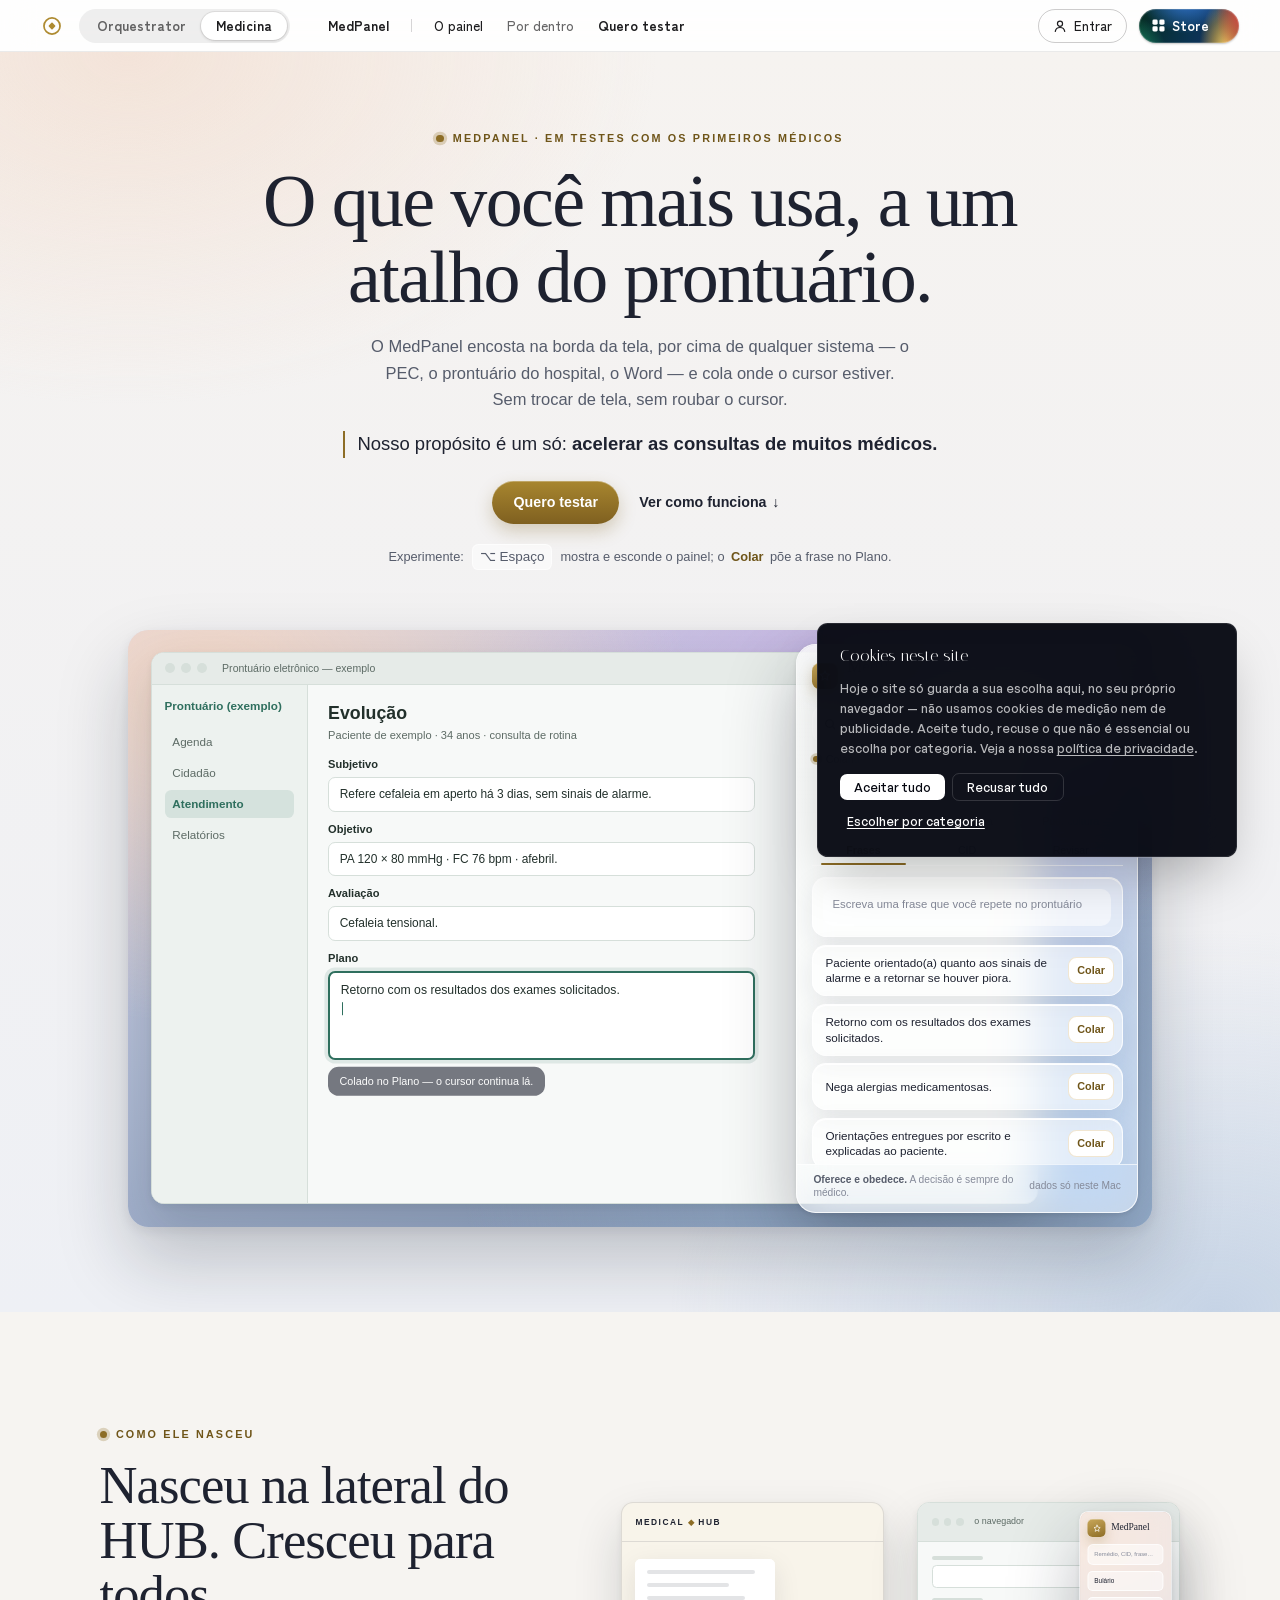
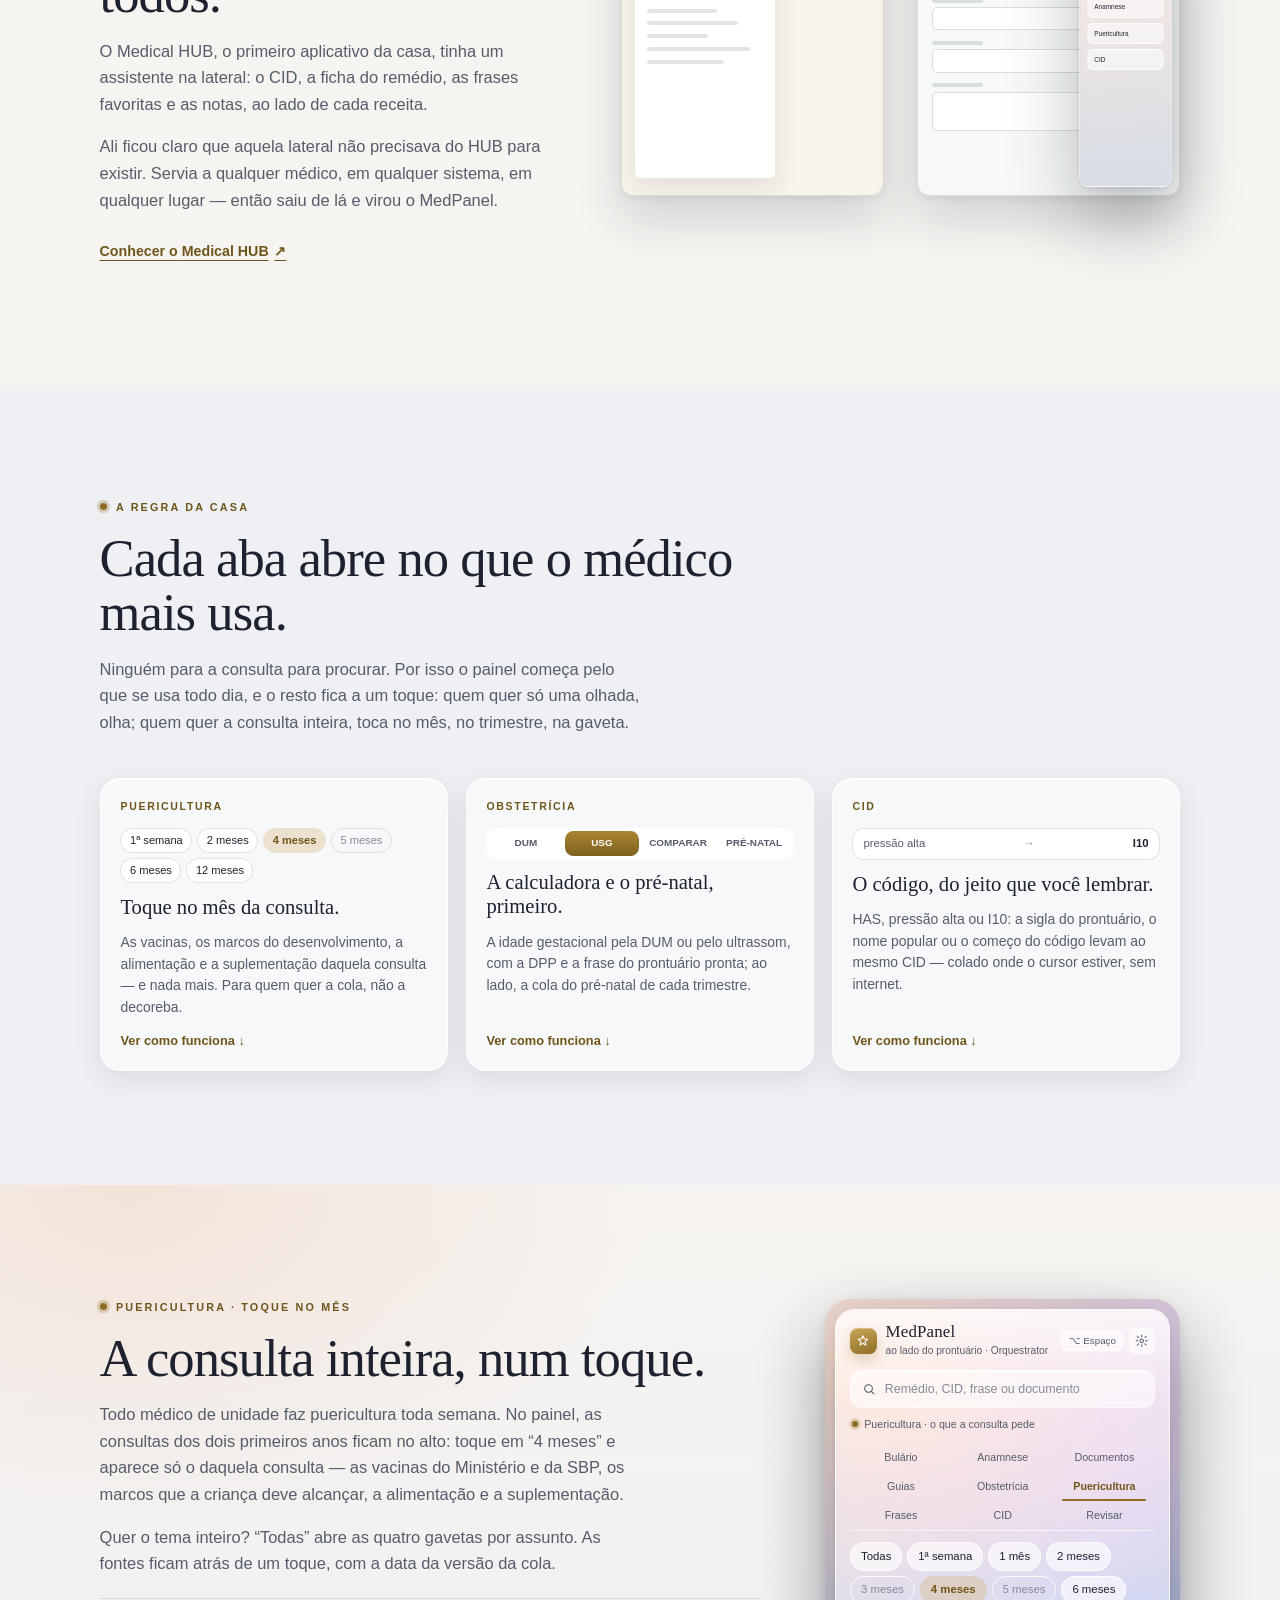
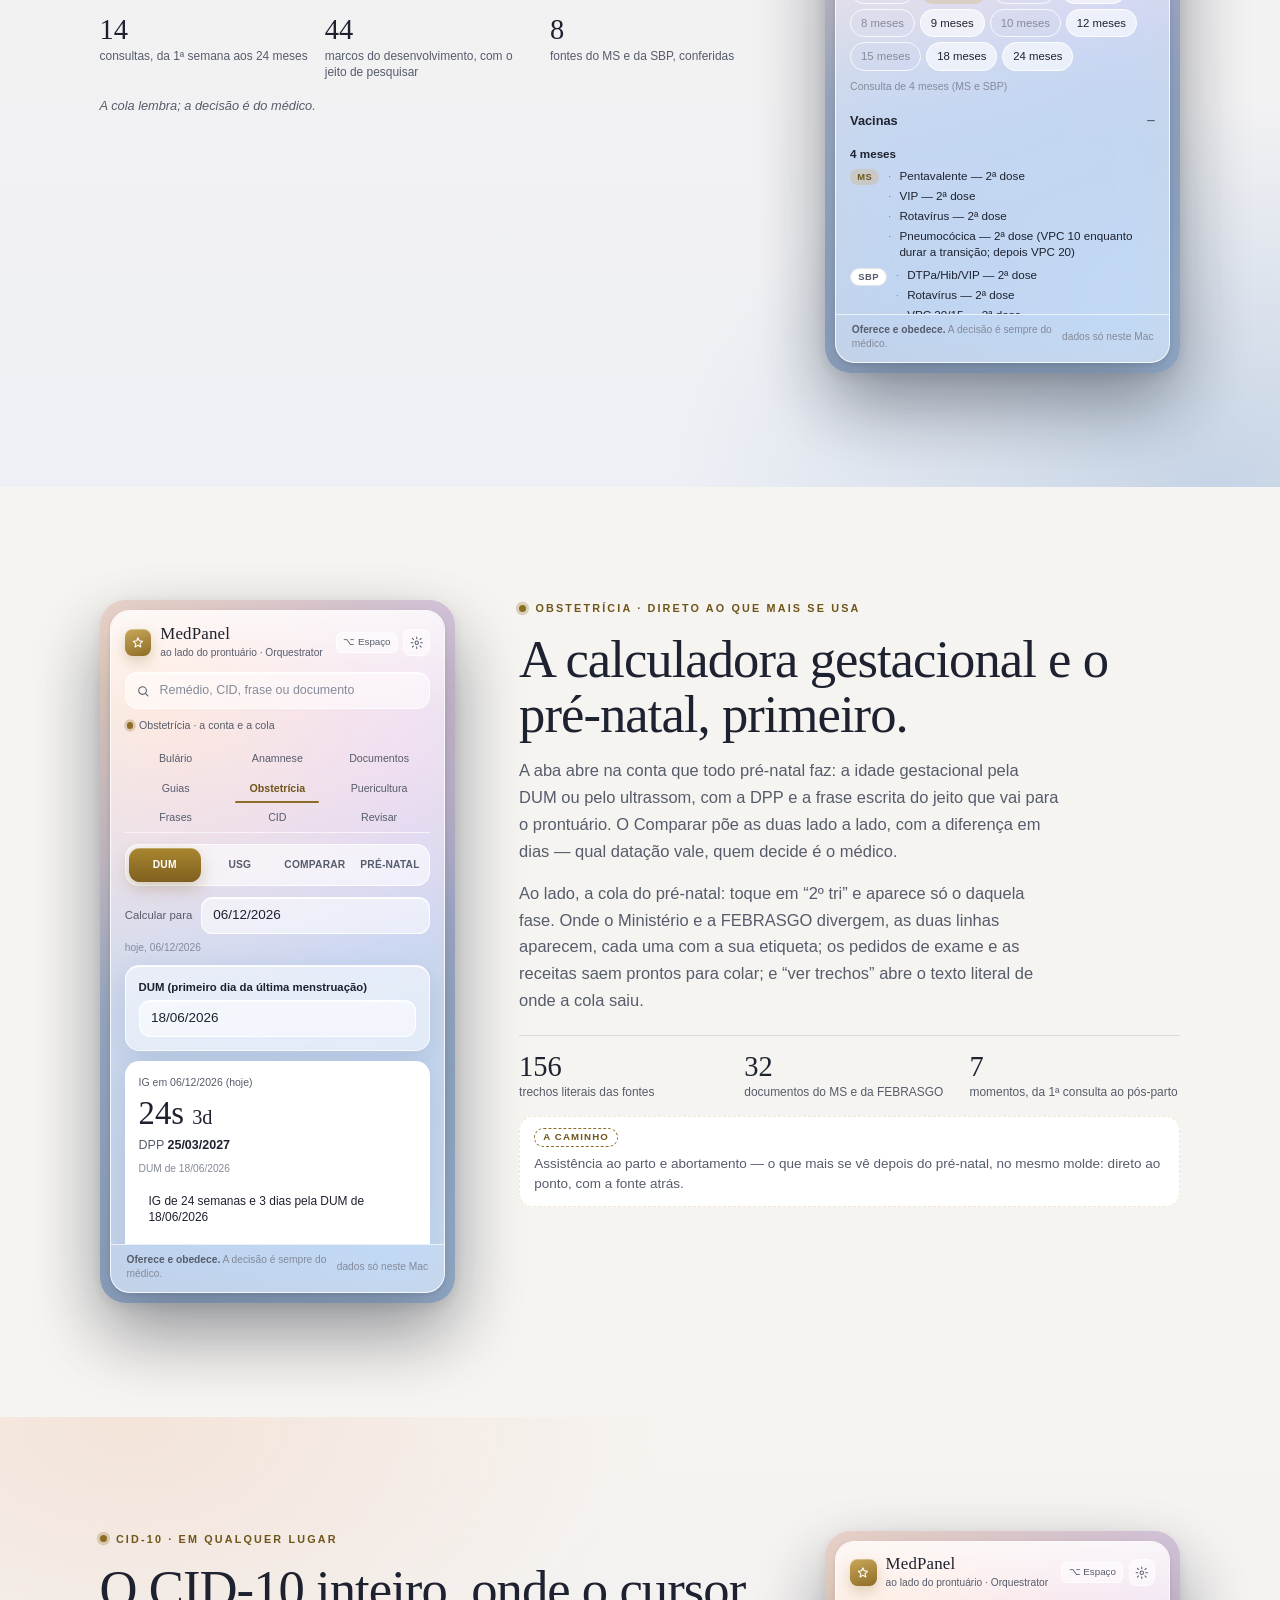
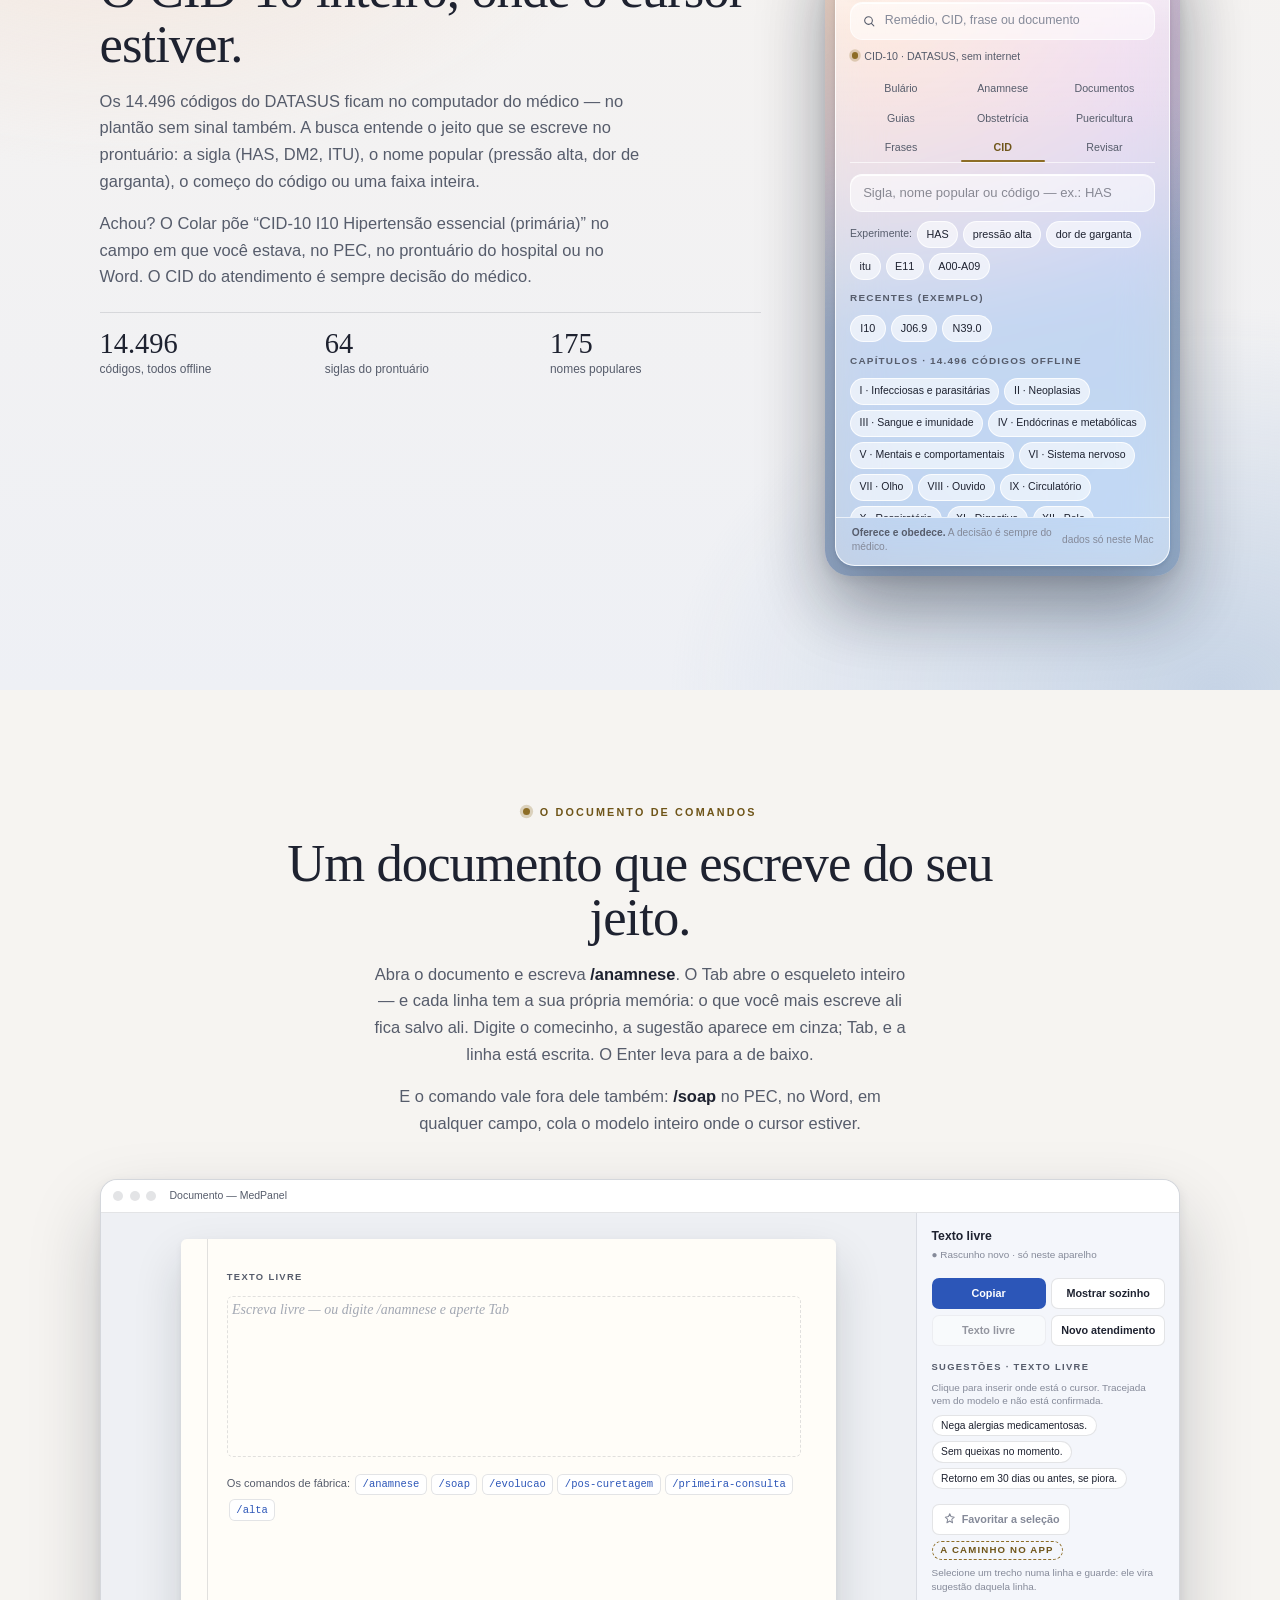
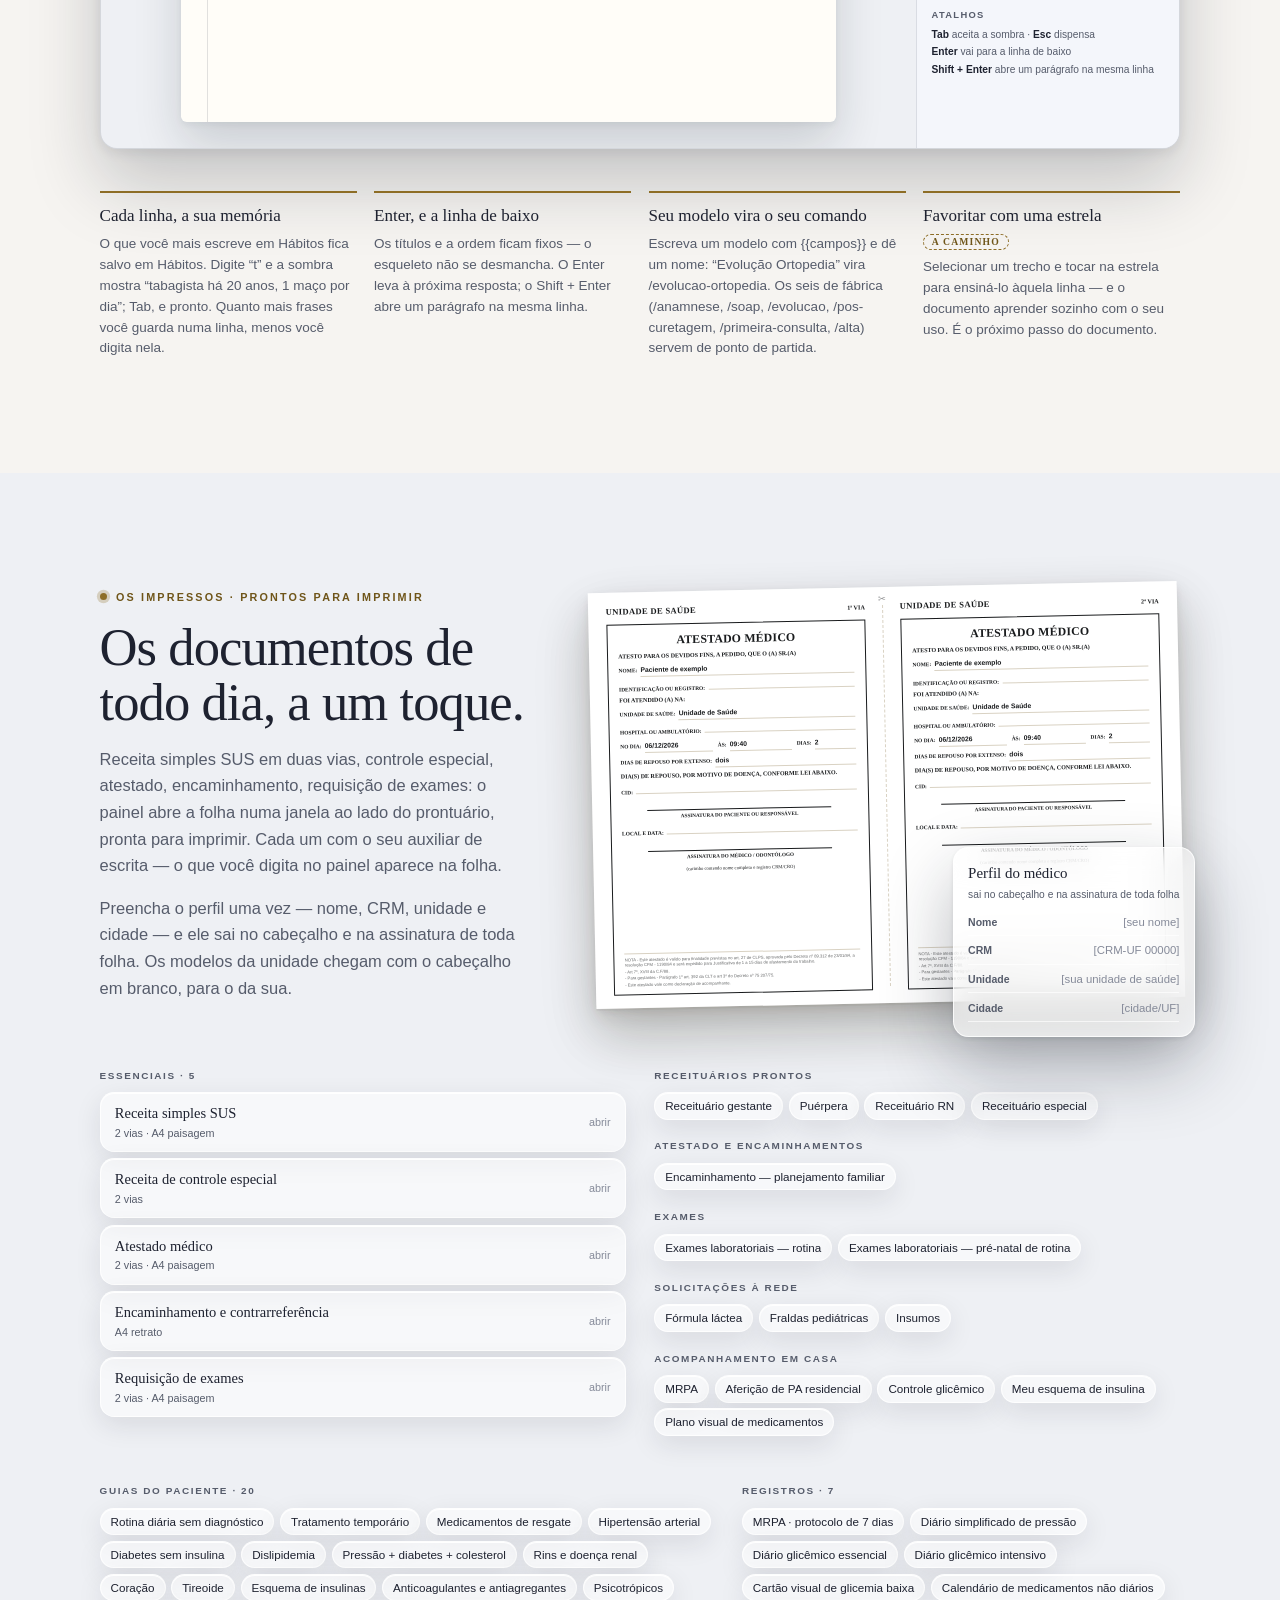
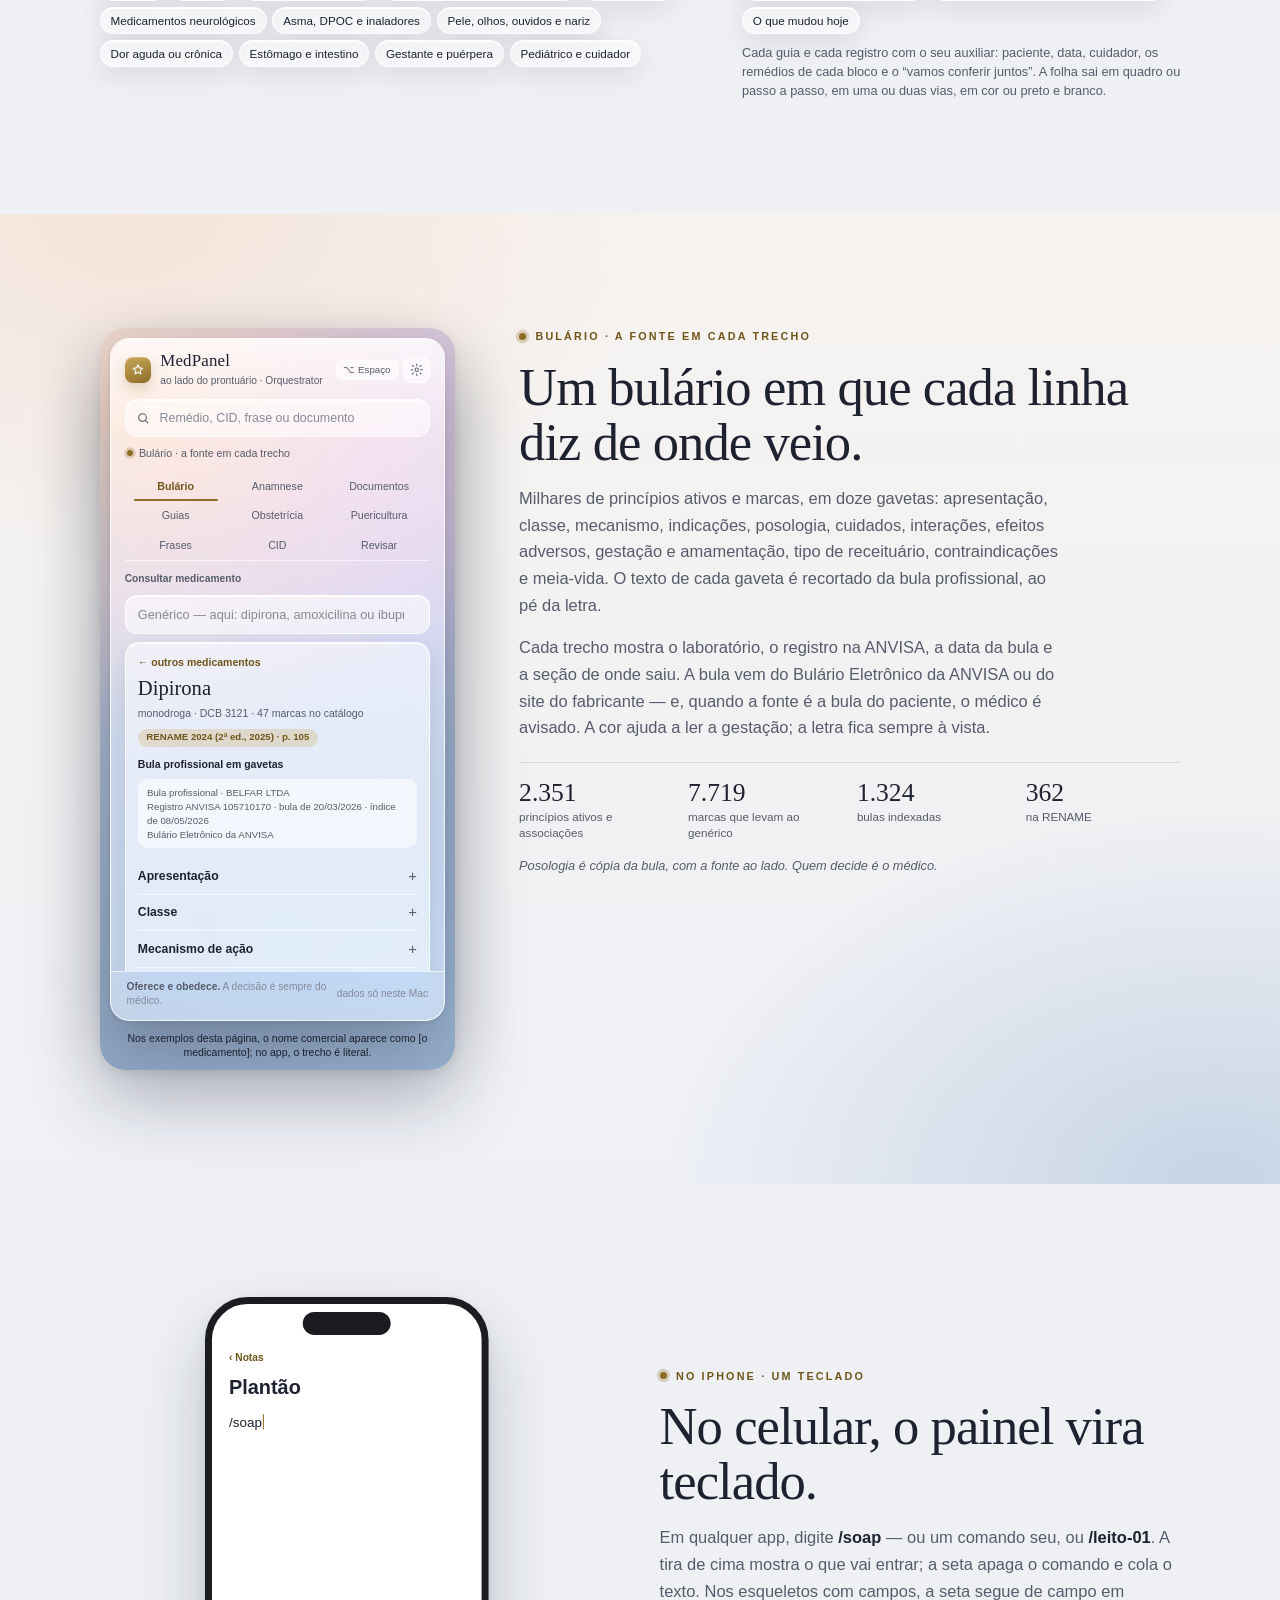
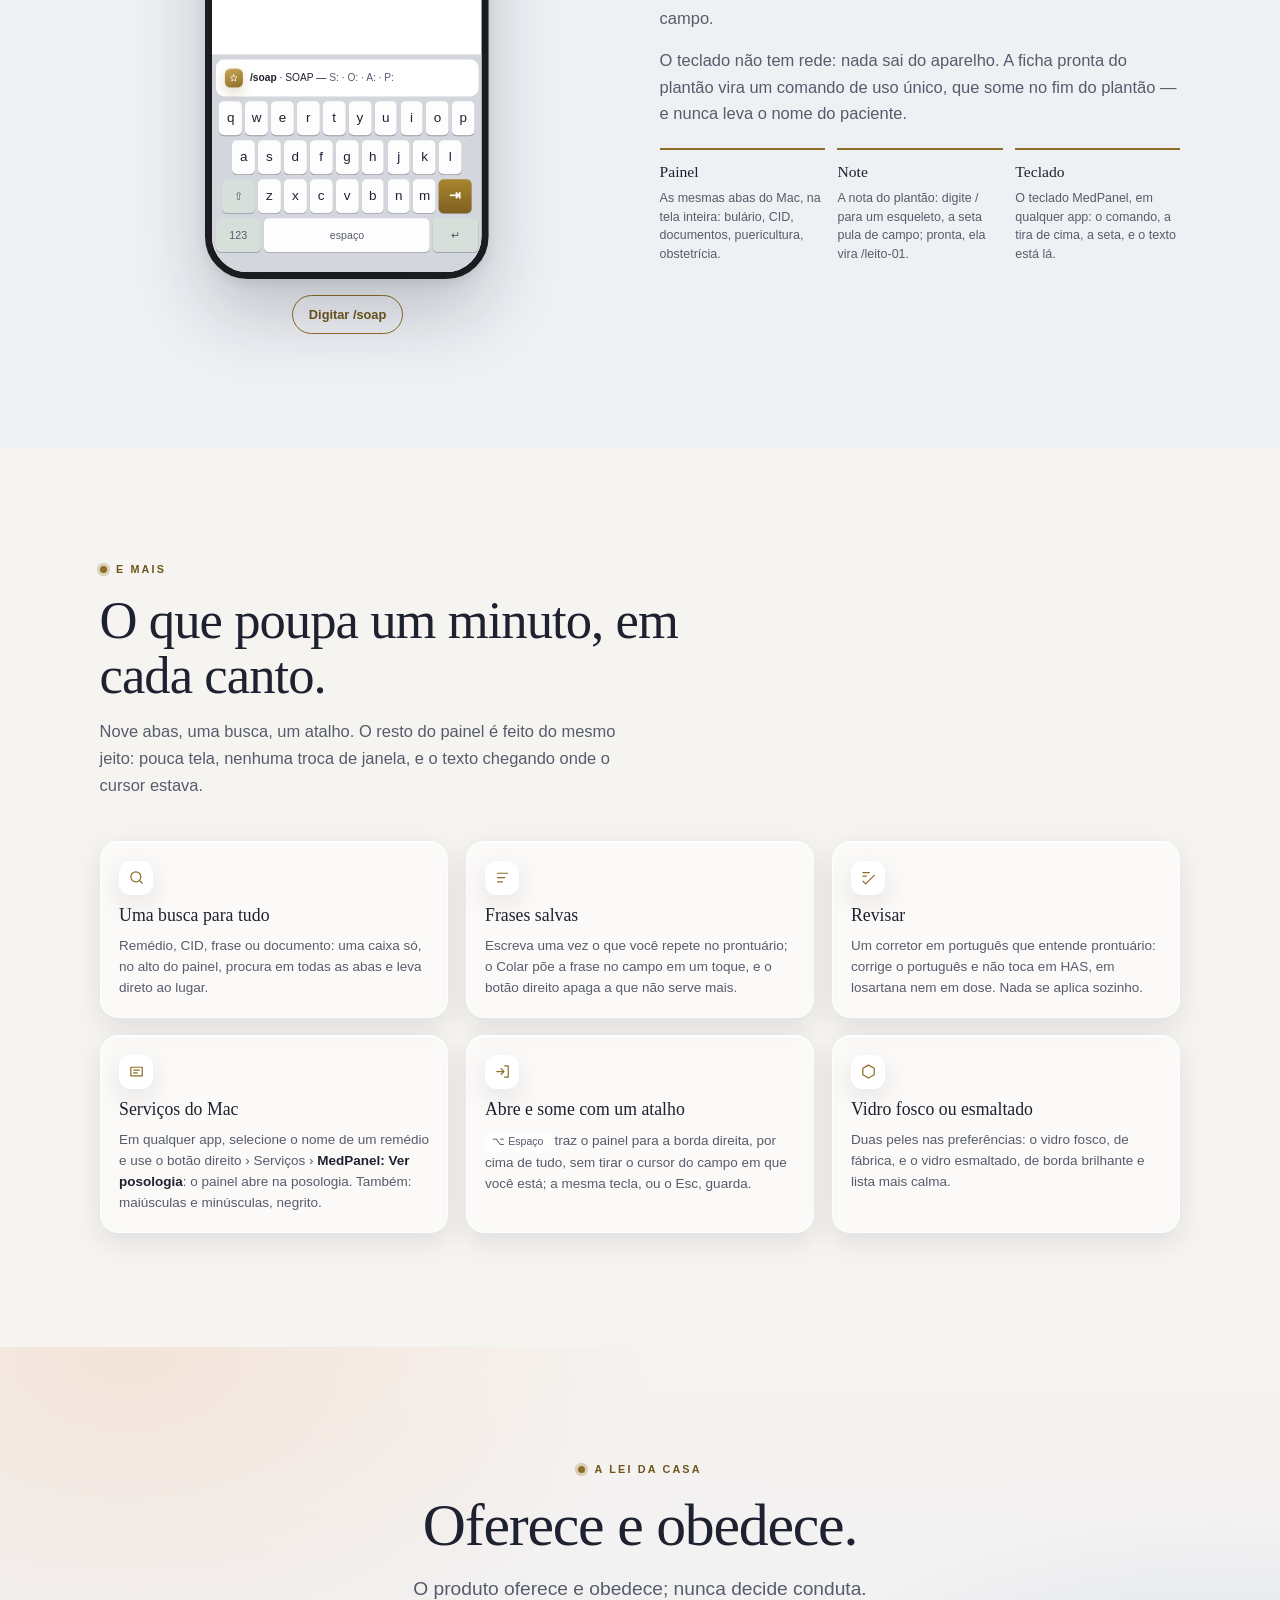
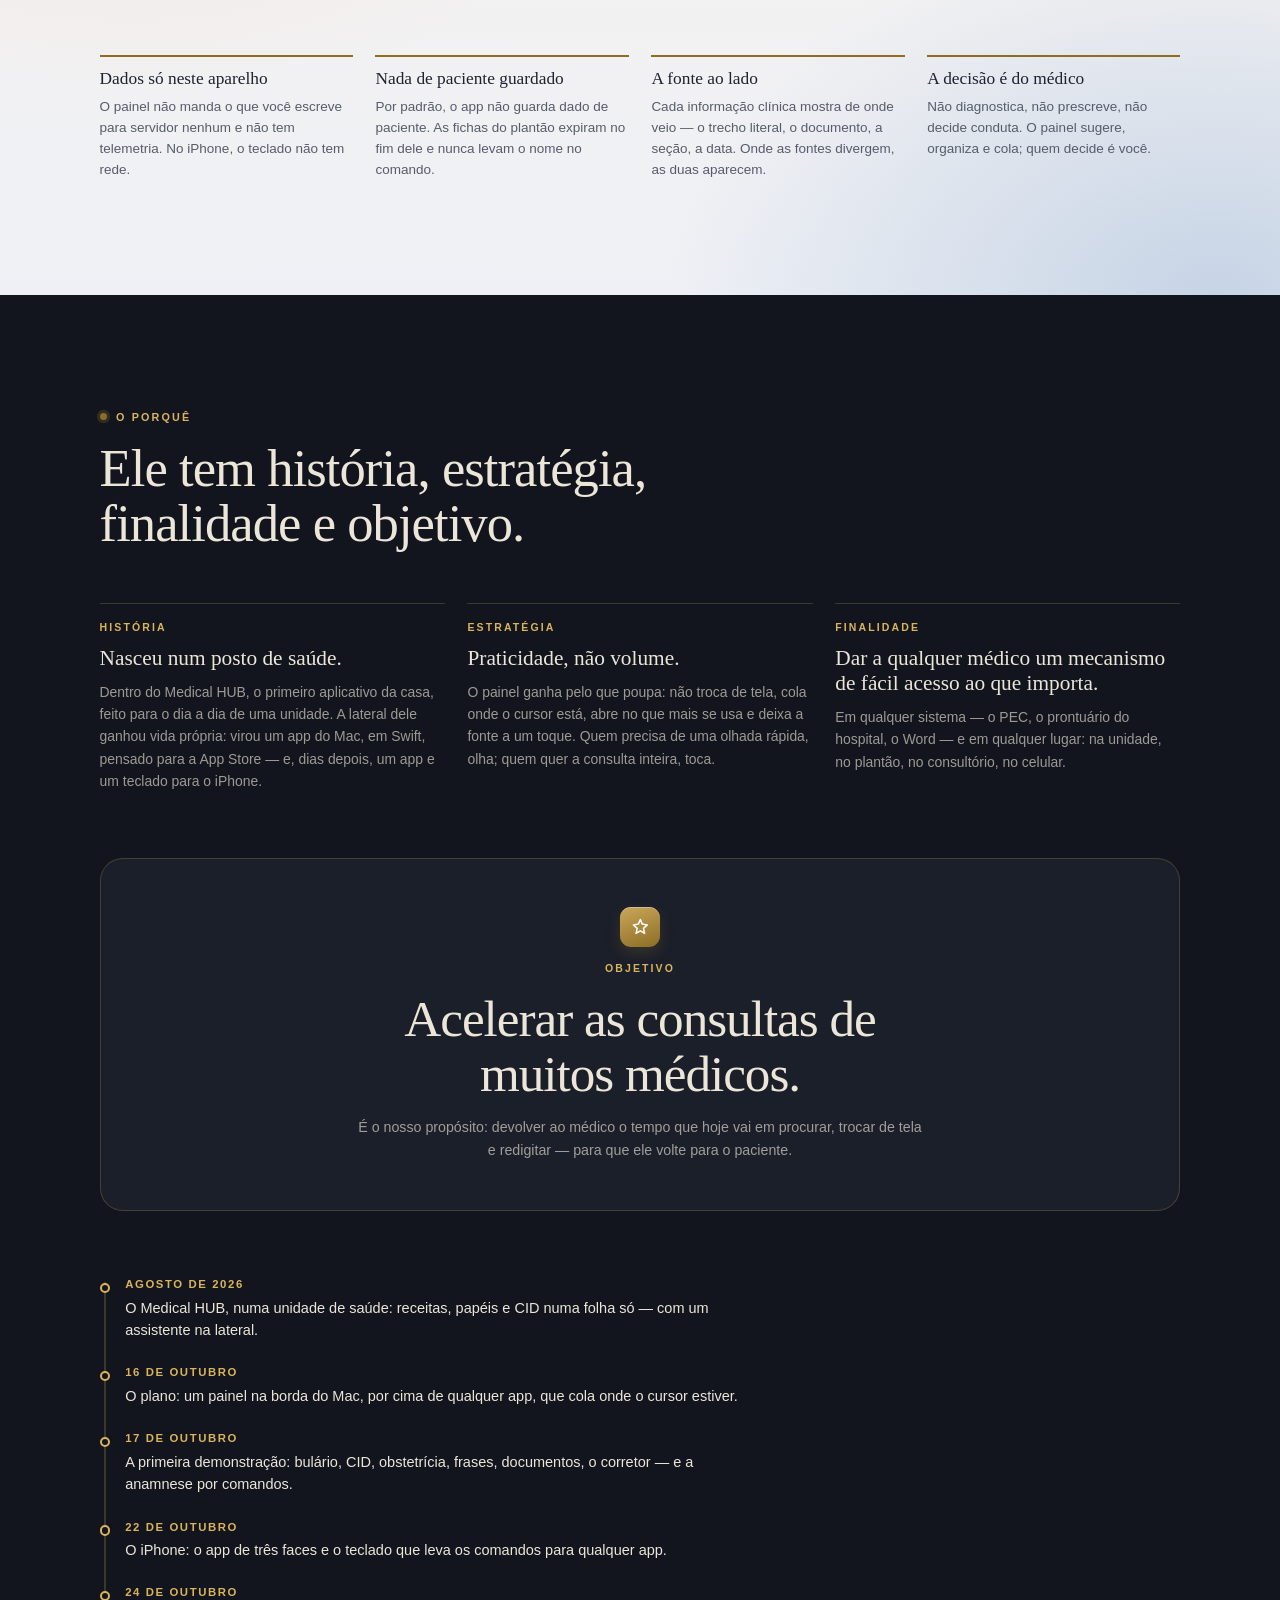
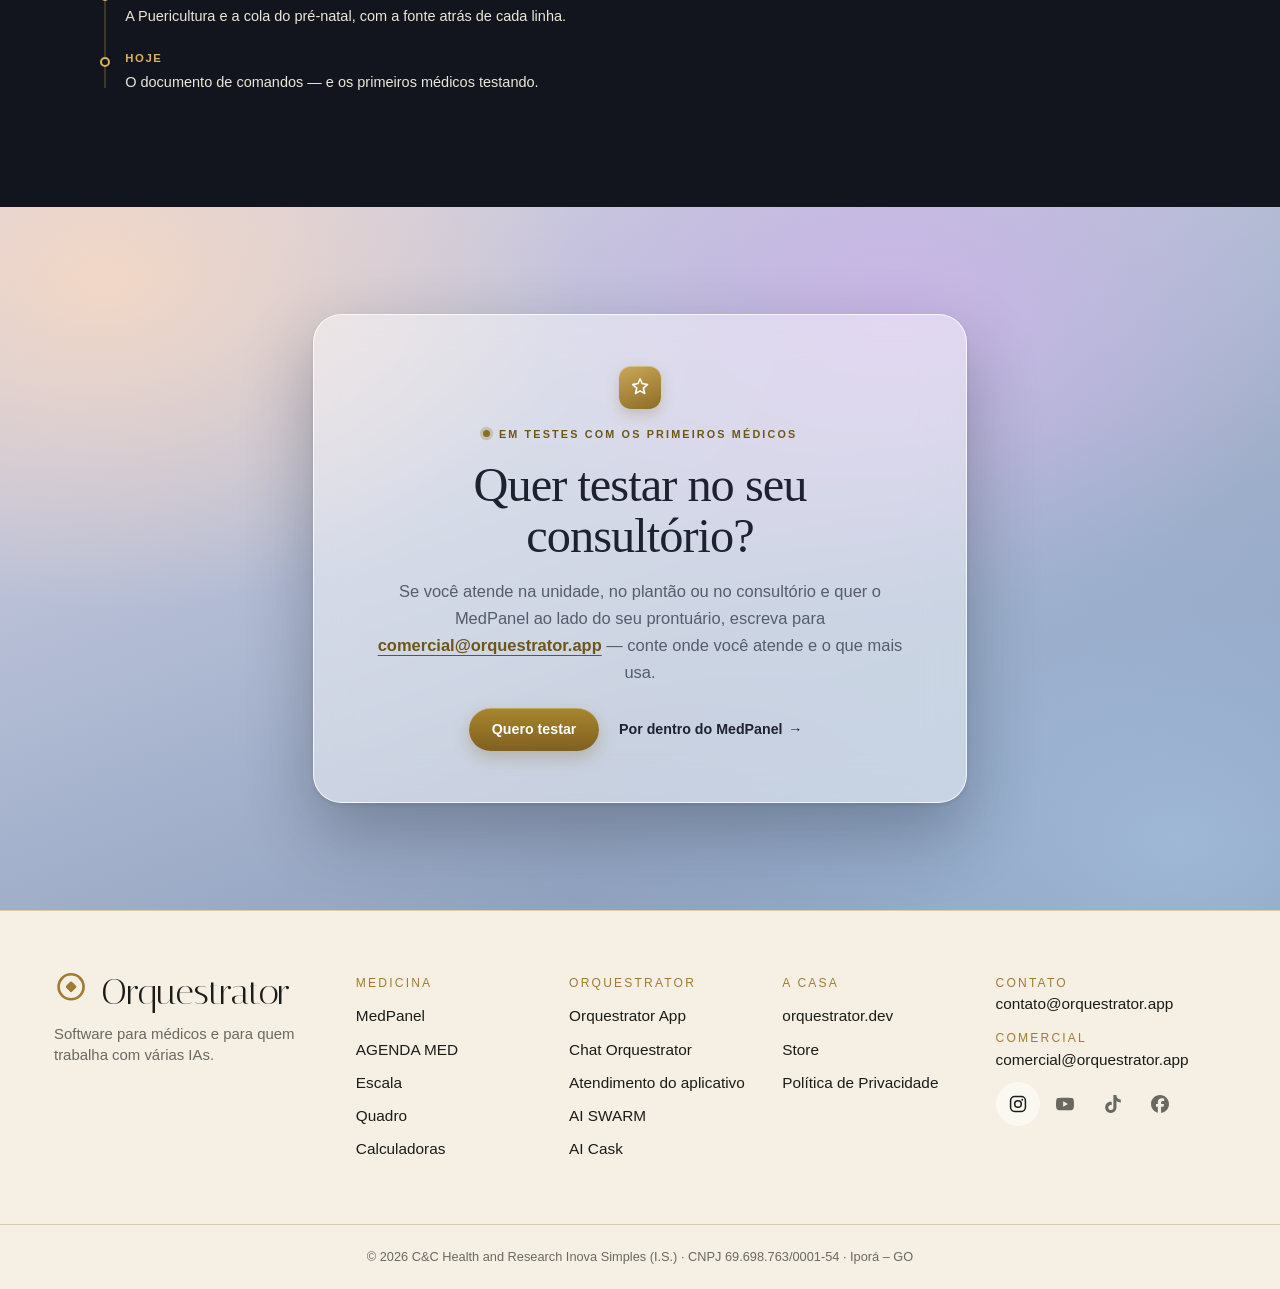
==== commit 83f62def: "MedPanel: a barra da casa O topo do MedPanel passa a ser a mesma barra de orquestrator.ai: a chave q" ====
--- a/index.html
+++ b/index.html
@@ -1,7 +1,7 @@
-<!DOCTYPE html><html lang="pt-BR"><head><meta charSet="utf-8"/><meta name="viewport" content="width=device-width, initial-scale=1"/><link rel="preload" href="/_next/static/media/002ad56b38a46c9f-s.p.0f59t7u8y6li6.woff2" as="font" crossorigin="" type="font/woff2"/><link rel="preload" href="/_next/static/media/015286201268d2a6-s.p.0l4wo6bqs1t08.woff2" as="font" crossorigin="" type="font/woff2"/><link rel="preload" href="/_next/static/media/016d87c0cc8b8e03-s.p.0frjw6rbwpb9q.woff2" as="font" crossorigin="" type="font/woff2"/><link rel="preload" href="/_next/static/media/019e33408574e34b-s.p.15c9-flx7omvj.woff2" as="font" crossorigin="" type="font/woff2"/><link rel="preload" href="/_next/static/media/02e550b4c497ffd7-s.p.0_0t1613pgxdo.woff2" as="font" crossorigin="" type="font/woff2"/><link rel="preload" href="/_next/static/media/0384cfd38b99ce4f-s.p.11c-kdd-h5mww.woff2" as="font" crossorigin="" type="font/woff2"/><link rel="preload" href="/_next/static/media/03c0db9b5a4c2c94-s.p.0zgs71~~du8hq.woff2" as="font" crossorigin="" type="font/woff2"/><link rel="preload" href="/_next/static/media/03d0e36c7236607b-s.p.0y95oh9lipnmo.woff2" as="font" crossorigin="" type="font/woff2"/><link rel="preload" href="/_next/static/media/059824b686cd8047-s.p.0s2ldow7b7h7s.woff2" as="font" crossorigin="" type="font/woff2"/><link rel="preload" href="/_next/static/media/0c70f68f8f8a0de0-s.p.16jhs1jc24tr1.woff2" as="font" crossorigin="" type="font/woff2"/><link rel="preload" href="/_next/static/media/114efd192faddb25-s.p.0w9ayaf69b0px.woff2" as="font" crossorigin="" type="font/woff2"/><link rel="preload" href="/_next/static/media/1615dd90058dd472-s.p.0ea7t3jcdhrxv.woff2" as="font" crossorigin="" type="font/woff2"/><link rel="preload" href="/_next/static/media/172c6d7f19452c54-s.p.0swyj9sqf7rvm.woff2" as="font" crossorigin="" type="font/woff2"/><link rel="preload" href="/_next/static/media/17641f5d78f6e900-s.p.13-kge8vfriao.woff2" as="font" crossorigin="" type="font/woff2"/><link rel="preload" href="/_next/static/media/186b494074a89ca8-s.p.0~j1_3a3olz91.woff2" as="font" crossorigin="" type="font/woff2"/><link rel="preload" href="/_next/static/media/18abe14d1590d8ea-s.p.15jy1f6j2cwxb.woff2" as="font" crossorigin="" type="font/woff2"/><link rel="preload" href="/_next/static/media/1903d20155caee42-s.p.078hb-~~~e4u..woff2" as="font" crossorigin="" type="font/woff2"/><link rel="preload" href="/_next/static/media/1943fced1587c24b-s.p.170n8mp7t~vga.woff2" as="font" crossorigin="" type="font/woff2"/><link rel="preload" href="/_next/static/media/1b48ef96a6c7a65c-s.p.0ktphb4l_lcfj.woff2" as="font" crossorigin="" type="font/woff2"/><link rel="preload" href="/_next/static/media/1b8def2d4a8da93e-s.p.0v_0_hk7e7~yp.woff2" as="font" crossorigin="" type="font/woff2"/><link rel="preload" href="/_next/static/media/1ccd044fc4a54a49-s.p.17-tgeuymqxh5.woff2" as="font" crossorigin="" type="font/woff2"/><link rel="preload" href="/_next/static/media/1db2ddb569d52191-s.p.03tbozdp~tgys.woff2" as="font" crossorigin="" type="font/woff2"/><link rel="preload" href="/_next/static/media/1e9d7fbc9ac005c3-s.p.0_dmq5q2vhnid.woff2" as="font" crossorigin="" type="font/woff2"/><link rel="preload" href="/_next/static/media/1f9dadf367424346-s.p.048mod9pcqvnw.woff2" as="font" crossorigin="" type="font/woff2"/><link rel="preload" href="/_next/static/media/2119272d4c96c9c9-s.p.0.lx5qgaer0ct.woff2" as="font" crossorigin="" type="font/woff2"/><link rel="preload" href="/_next/static/media/218f525e9b20ae3e-s.p.014ixqos2.ryc.woff2" as="font" crossorigin="" type="font/woff2"/><link rel="preload" href="/_next/static/media/22d2d81e68feff15-s.p.13j4rasgmsp6e.woff2" as="font" crossorigin="" type="font/woff2"/><link rel="preload" href="/_next/static/media/23c71eb8a6f6169d-s.p.0s.jkum2lcyjv.woff2" as="font" crossorigin="" type="font/woff2"/><link rel="preload" href="/_next/static/media/2571f6eeabbf3907-s.p.0psua3g_q0tf..woff2" as="font" crossorigin="" type="font/woff2"/><link rel="preload" href="/_next/static/media/2742bd55ed4b42b4-s.p.0j3-p-c4z58wc.woff2" as="font" crossorigin="" type="font/woff2"/><link rel="preload" href="/_next/static/media/2815314c7967c94e-s.p.00~guypj.h52f.woff2" as="font" crossorigin="" type="font/woff2"/><link rel="preload" href="/_next/static/media/290a98c49fc544b8-s.p.0szxdfj~32mno.woff2" as="font" crossorigin="" type="font/woff2"/><link rel="preload" href="/_next/static/media/29863229b98b5b0e-s.p.0d8pweo_c5uza.woff2" as="font" crossorigin="" type="font/woff2"/><link rel="preload" href="/_next/static/media/29ae915e262396fb-s.p.0dfw7s_2.owjv.woff2" as="font" crossorigin="" type="font/woff2"/><link rel="preload" href="/_next/static/media/2c053f3774869505-s.p.0-k1_d63lro6r.woff2" as="font" crossorigin="" type="font/woff2"/><link rel="preload" href="/_next/static/media/2e7ac61358eea525-s.p.00s5cagt6wc4q.woff2" as="font" crossorigin="" type="font/woff2"/><link rel="preload" href="/_next/static/media/30101e235752ba5c-s.p.0getib0pu_436.woff2" as="font" crossorigin="" type="font/woff2"/><link rel="preload" href="/_next/static/media/3042c2e1bf6e0b3a-s.p.06eu29w_zl6l..woff2" as="font" crossorigin="" type="font/woff2"/><link rel="preload" href="/_next/static/media/308b966a1f39dbd4-s.p.16cf3gg_auvqp.woff2" as="font" crossorigin="" type="font/woff2"/><link rel="preload" href="/_next/static/media/30b879d734f9dd8e-s.p.0-70ydyhqilor.woff2" as="font" crossorigin="" type="font/woff2"/><link rel="preload" href="/_next/static/media/30bfaf64d8064a6e-s.p.07~mune9gxpey.woff2" as="font" crossorigin="" type="font/woff2"/><link rel="preload" href="/_next/static/media/31bf168104181c41-s.p.08xoca~ukip3-.woff2" as="font" crossorigin="" type="font/woff2"/><link rel="preload" href="/_next/static/media/32bf47ff417e40e6-s.p.07zsh62m0mjal.woff2" as="font" crossorigin="" type="font/woff2"/><link rel="preload" href="/_next/static/media/32d3e9e57264ec6b-s.p.08ocvddxa0k3i.woff2" as="font" crossorigin="" type="font/woff2"/><link rel="preload" href="/_next/static/media/34eb8c341b30770d-s.p.0141frvn8id8e.woff2" as="font" crossorigin="" type="font/woff2"/><link rel="preload" href="/_next/static/media/38324df556f1cbfc-s.p.0xca240w8705d.woff2" as="font" crossorigin="" type="font/woff2"/><link rel="preload" href="/_next/static/media/38d3d755b469d320-s.p.0dk81a7t2l186.woff2" as="font" crossorigin="" type="font/woff2"/><link rel="preload" href="/_next/static/media/38f7094e78698b72-s.p.0m-s2861w5uc-.woff2" as="font" crossorigin="" type="font/woff2"/><link rel="preload" href="/_next/static/media/39b81b413540af58-s.p.0lekvco3k8ve0.woff2" as="font" crossorigin="" type="font/woff2"/><link rel="preload" href="/_next/static/media/39ea45b643d11126-s.p.0~r7ivmm2mcvg.woff2" as="font" crossorigin="" type="font/woff2"/><link rel="preload" href="/_next/static/media/3b002f1e24fde4fe-s.p.0znmwvtv.66iu.woff2" as="font" crossorigin="" type="font/woff2"/><link rel="preload" href="/_next/static/media/3b07cee987576037-s.p.0040bsbx8kml6.woff2" as="font" crossorigin="" type="font/woff2"/><link rel="preload" href="/_next/static/media/3b232dea2eef096a-s.p.13kc8y-cgzok5.woff2" as="font" crossorigin="" type="font/woff2"/><link rel="preload" href="/_next/static/media/3c1539a1e6471691-s.p.0tjgtdnznbyq9.woff2" as="font" crossorigin="" type="font/woff2"/><link rel="preload" href="/_next/static/media/3c796dc6494646dd-s.p.151y816.hctxg.woff2" as="font" crossorigin="" type="font/woff2"/><link rel="preload" href="/_next/static/media/3dc9d37f1e023b5c-s.p.107-ezm2kofo7.woff2" as="font" crossorigin="" type="font/woff2"/><link rel="preload" href="/_next/static/media/41f33cb677fa4a62-s.p.0~87j81d4ys0p.woff2" as="font" crossorigin="" type="font/woff2"/><link rel="preload" href="/_next/static/media/4206bf5f02e55e3e-s.p.02zyt0sou8-iy.woff2" as="font" crossorigin="" type="font/woff2"/><link rel="preload" href="/_next/static/media/4279f63cfb2374d8-s.p.0n4ljy-vbxs-e.woff2" as="font" crossorigin="" type="font/woff2"/><link rel="preload" href="/_next/static/media/43850f28247faf1b-s.p.0.dq458kqa84g.woff2" as="font" crossorigin="" type="font/woff2"/><link rel="preload" href="/_next/static/media/43ad679dc4361f92-s.p.00w2nfn2~ia6~.woff2" as="font" crossorigin="" type="font/woff2"/><link rel="preload" href="/_next/static/media/43d5378de42f63cc-s.p.0ycp3fi3jq_mm.woff2" as="font" crossorigin="" type="font/woff2"/><link rel="preload" href="/_next/static/media/43f91e7f4777335f-s.p.07g1tgvmg9ine.woff2" as="font" crossorigin="" type="font/woff2"/><link rel="preload" href="/_next/static/media/4493b6c988dcc597-s.p.0c~1~gyur2yps.woff2" as="font" crossorigin="" type="font/woff2"/><link rel="preload" href="/_next/static/media/44e19c97da992608-s.p.08o5va35zzzx9.woff2" as="font" crossorigin="" type="font/woff2"/><link rel="preload" href="/_next/static/media/454338c3bf4dc1e7-s.p.15viufso940v~.woff2" as="font" crossorigin="" type="font/woff2"/><link rel="preload" href="/_next/static/media/45f9fd801a720905-s.p.125sq2q5i56h8.woff2" as="font" crossorigin="" type="font/woff2"/><link rel="preload" href="/_next/static/media/4645ea835cc3f7b8-s.p.0dj1my6ttu8ty.woff2" as="font" crossorigin="" type="font/woff2"/><link rel="preload" href="/_next/static/media/47ca01105d385403-s.p.0km24i32.m7pj.woff2" as="font" crossorigin="" type="font/woff2"/><link rel="preload" href="/_next/static/media/4c0a3785cb91fe1f-s.p.0_q~3l0e8crkw.woff2" as="font" crossorigin="" type="font/woff2"/><link rel="preload" href="/_next/static/media/4cb1a9cead03db1c-s.p.0x353o575c_g7.woff2" as="font" crossorigin="" type="font/woff2"/><link rel="preload" href="/_next/static/media/4d8ac7b813979ef2-s.p.0kbhptd9vy1vd.woff2" as="font" crossorigin="" type="font/woff2"/><link rel="preload" href="/_next/static/media/4e82145fb9ff7a17-s.p.117v.dfrhv3ja.woff2" as="font" crossorigin="" type="font/woff2"/><link rel="preload" href="/_next/static/media/4e912a91d27e9498-s.p.0ls885o9_eck6.woff2" as="font" crossorigin="" type="font/woff2"/><link rel="preload" href="/_next/static/media/4eae29a803afd31c-s.p.02gd0ifb6qu1w.woff2" as="font" crossorigin="" type="font/woff2"/><link rel="preload" href="/_next/static/media/5053fba55258321d-s.p.10w.ec_utoj...woff2" as="font" crossorigin="" type="font/woff2"/><link rel="preload" href="/_next/static/media/519e956447734572-s.p.0kk_zpcilsxyr.woff2" as="font" crossorigin="" type="font/woff2"/><link rel="preload" href="/_next/static/media/53f4e35201f5bdba-s.p.0o1qmyj6lhw3s.woff2" as="font" crossorigin="" type="font/woff2"/><link rel="preload" href="/_next/static/media/5429c782079d5828-s.p.10.2gwamig1em.woff2" as="font" crossorigin="" type="font/woff2"/><link rel="preload" href="/_next/static/media/554d7ece9eb1d626-s.p.00ejiy3h0vnz5.woff2" as="font" crossorigin="" type="font/woff2"/><link rel="preload" href="/_next/static/media/55cbd646e20d5a4a-s.p.15hfhpk_yvi1x.woff2" as="font" crossorigin="" type="font/woff2"/><link rel="preload" href="/_next/static/media/56551c7972e3e6a7-s.p.0zokh0ffjfu2f.woff2" as="font" crossorigin="" type="font/woff2"/><link rel="preload" href="/_next/static/media/56977a4d4a99d277-s.p.0b.5jf1w2i6u8.woff2" as="font" crossorigin="" type="font/woff2"/><link rel="preload" href="/_next/static/media/56a6a3a116f6044c-s.p.0b~jmhrk-t0dt.woff2" as="font" crossorigin="" type="font/woff2"/><link rel="preload" href="/_next/static/media/56d1203728e99c8c-s.p.03a5wbj4l-22~.woff2" as="font" crossorigin="" type="font/woff2"/><link rel="preload" href="/_next/static/media/573d0623a59073f8-s.p.0sm~vsuif1.ws.woff2" as="font" crossorigin="" type="font/woff2"/><link rel="preload" href="/_next/static/media/584427a24da92ff9-s.p.03eiudkl6d4sf.woff2" as="font" crossorigin="" type="font/woff2"/><link rel="preload" href="/_next/static/media/5895cc5c1f4e395e-s.p.07tgn0eirg0af.woff2" as="font" crossorigin="" type="font/woff2"/><link rel="preload" href="/_next/static/media/594db5398266c67b-s.p.0qllyycmz3o74.woff2" as="font" crossorigin="" type="font/woff2"/><link rel="preload" href="/_next/static/media/595cb9f999fd773e-s.p.17j6a5pcm30ju.woff2" as="font" crossorigin="" type="font/woff2"/><link rel="preload" href="/_next/static/media/5b1c5a78a9c69923-s.p.15vj~o235.y3w.woff2" as="font" crossorigin="" type="font/woff2"/><link rel="preload" href="/_next/static/media/5bb627cdef88be70-s.p.15ky-5d4rx_85.woff2" as="font" crossorigin="" type="font/woff2"/><link rel="preload" href="/_next/static/media/5bc7a4f67b3b2417-s.p.08gyw9lf3jv.m.woff2" as="font" crossorigin="" type="font/woff2"/><link rel="preload" href="/_next/static/media/5c758e5c750963c1-s.p.13pulpd9wfii8.woff2" as="font" crossorigin="" type="font/woff2"/><link rel="preload" href="/_next/static/media/5c871332aed31bd4-s.p.0p2pjvz522bdc.woff2" as="font" crossorigin="" type="font/woff2"/><link rel="preload" href="/_next/static/media/5e4a79e78aa24b35-s.p.00lgwjqpsw5qx.woff2" as="font" crossorigin="" type="font/woff2"/><link rel="preload" href="/_next/static/media/5f2b8d2cb6088495-s.p.0.zddlow_b4mp.woff2" as="font" crossorigin="" type="font/woff2"/><link rel="preload" href="/_next/static/media/60fe495e93dd70e7-s.p.0b~8x75cm5mi~.woff2" as="font" crossorigin="" type="font/woff2"/><link rel="preload" href="/_next/static/media/6137b8a2a496944a-s.p.13ihouf9v..im.woff2" as="font" crossorigin="" type="font/woff2"/><link rel="preload" href="/_next/static/media/61739b1ce8f94749-s.p.105i-jz_sd0mu.woff2" as="font" crossorigin="" type="font/woff2"/><link rel="preload" href="/_next/static/media/619a2aaac2940701-s.p.0u_141k9520vr.woff2" as="font" crossorigin="" type="font/woff2"/><link rel="preload" href="/_next/static/media/62ff0afd35a51bd1-s.p.171jypacl9_2z.woff2" as="font" crossorigin="" type="font/woff2"/><link rel="preload" href="/_next/static/media/67b0565306d038f3-s.p.0ueiet29ajv6-.woff2" as="font" crossorigin="" type="font/woff2"/><link rel="preload" href="/_next/static/media/682cecb713d2fe79-s.p.0g5kq4_xlqyok.woff2" as="font" crossorigin="" type="font/woff2"/><link rel="preload" href="/_next/static/media/68eb6f6c399b0b08-s.p.0r8hjc~6p2.4n.woff2" as="font" crossorigin="" type="font/woff2"/><link rel="preload" href="/_next/static/media/6b3aea2fa3398619-s.p.0c9nvt9pw6tt4.woff2" as="font" crossorigin="" type="font/woff2"/><link rel="preload" href="/_next/static/media/6ca79aeb6fa5fa85-s.p.09z507-q77.s0.woff2" as="font" crossorigin="" type="font/woff2"/><link rel="preload" href="/_next/static/media/6ccf63dfa134ca34-s.p.0v44440.p30jb.woff2" as="font" crossorigin="" type="font/woff2"/><link rel="preload" href="/_next/static/media/6d834a25593dfa0d-s.p.17shrdmo9rw42.woff2" as="font" crossorigin="" type="font/woff2"/><link rel="preload" href="/_next/static/media/6ee9f0874781a17d-s.p.0fv0_aq1el2ca.woff2" as="font" crossorigin="" type="font/woff2"/><link rel="preload" href="/_next/static/media/7444726f3b492558-s.p.15n2emcfmw3rn.woff2" as="font" crossorigin="" type="font/woff2"/><link rel="preload" href="/_next/static/media/747f555f231561f1-s.p.0sa0zhj6ohpfm.woff2" as="font" crossorigin="" type="font/woff2"/><link rel="preload" href="/_next/static/media/7548fa1ad5faf4f7-s.p.0_.qk4ucm0ow2.woff2" as="font" crossorigin="" type="font/woff2"/><link rel="preload" href="/_next/static/media/762207642c1d657a-s.p.0y01noaew7tbm.woff2" as="font" crossorigin="" type="font/woff2"/><link rel="preload" href="/_next/static/media/7693c8cb3d733a96-s.p.13~1_21-x6uyg.woff2" as="font" crossorigin="" type="font/woff2"/><link rel="preload" href="/_next/static/media/7aedd79ca8c378f4-s.p.07yp.kyz719u0.woff2" as="font" crossorigin="" type="font/woff2"/><link rel="preload" href="/_next/static/media/7b323863dddd6dc5-s.p.0zmyw7ljxp4.u.woff2" as="font" crossorigin="" type="font/woff2"/><link rel="preload" href="/_next/static/media/7c390261414bb517-s.p.17wykb8p3fifa.woff2" as="font" crossorigin="" type="font/woff2"/><link rel="preload" href="/_next/static/media/7c8d94052edc7e71-s.p.0-2-ft_iqd0.0.woff2" as="font" crossorigin="" type="font/woff2"/><link rel="preload" href="/_next/static/media/7cf39da9896e5c8d-s.p.0fsp~440s8ncr.woff2" as="font" crossorigin="" type="font/woff2"/><link rel="preload" href="/_next/static/media/7ed47ed649891e2e-s.p.0mvo83r2xralf.woff2" as="font" crossorigin="" type="font/woff2"/><link rel="preload" href="/_next/static/media/805d6fde63be0378-s.p.0ghlq-xfo_zip.woff2" as="font" crossorigin="" type="font/woff2"/><link rel="preload" href="/_next/static/media/807f09ca03095886-s.p.0s9wbztz6le.n.woff2" as="font" crossorigin="" type="font/woff2"/><link rel="preload" href="/_next/static/media/81a4da8324502a54-s.p.0ut9jyf52w02r.woff2" as="font" crossorigin="" type="font/woff2"/><link rel="preload" href="/_next/static/media/82375b7342c373c4-s.p.0nc5x~sv0iiu1.woff2" as="font" crossorigin="" type="font/woff2"/><link rel="preload" href="/_next/static/media/82b8313c478753e1-s.p.0~x7aduboe87z.woff2" as="font" crossorigin="" type="font/woff2"/><link rel="preload" href="/_next/static/media/842d8ef63e76c168-s.p.0xyj--jksc19h.woff2" as="font" crossorigin="" type="font/woff2"/><link rel="preload" href="/_next/static/media/857ba7bde8bb813f-s.p.0hyjfc2~j3b_i.woff2" as="font" crossorigin="" type="font/woff2"/><link rel="preload" href="/_next/static/media/8631d000b434d536-s.p.0g4x6naic.t3x.woff2" as="font" crossorigin="" type="font/woff2"/><link rel="preload" href="/_next/static/media/870c91f2f7376843-s.p.0zswqusyc6vmq.woff2" as="font" crossorigin="" type="font/woff2"/><link rel="preload" href="/_next/static/media/8732c4c7086bd053-s.p.0jui29e2uqukt.woff2" as="font" crossorigin="" type="font/woff2"/><link rel="preload" href="/_next/static/media/874e051354b1278f-s.p.11b4qsta1mttj.woff2" as="font" crossorigin="" type="font/woff2"/><link rel="preload" href="/_next/static/media/87587daa7ddd0937-s.p.0peymdldxj2w6.woff2" as="font" crossorigin="" type="font/woff2"/><link rel="preload" href="/_next/static/media/89bcdbd88deb22d8-s.p.0g1s6hi2poy-g.woff2" as="font" crossorigin="" type="font/woff2"/><link rel="preload" href="/_next/static/media/8a93e5ea57c0b850-s.p.0gbtc2fzfbvh5.woff2" as="font" crossorigin="" type="font/woff2"/><link rel="preload" href="/_next/static/media/8add48c9e26b96e0-s.p.0aeb6fau06trx.woff2" as="font" crossorigin="" type="font/woff2"/><link rel="preload" href="/_next/static/media/8b896a3b1d451881-s.p.12bog3sx.r6gz.woff2" as="font" crossorigin="" type="font/woff2"/><link rel="preload" href="/_next/static/media/8d85211ead46f024-s.p.0q4u8osz3sx63.woff2" as="font" crossorigin="" type="font/woff2"/><link rel="preload" href="/_next/static/media/8e3ffa9f57182f51-s.p.0qdmne3sg1d0w.woff2" as="font" crossorigin="" type="font/woff2"/><link rel="preload" href="/_next/static/media/90d33ae700474423-s.p.13ya6goi-a2ah.woff2" as="font" crossorigin="" type="font/woff2"/><link rel="preload" href="/_next/static/media/92582803f0a88444-s.p.15-fchnicn4xz.woff2" as="font" crossorigin="" type="font/woff2"/><link rel="preload" href="/_next/static/media/92b80bd9a9d53a69-s.p.16500~_rqnaut.woff2" as="font" crossorigin="" type="font/woff2"/><link rel="preload" href="/_next/static/media/9356059034c240cf-s.p.0.-t~ko24zgh3.woff2" as="font" crossorigin="" type="font/woff2"/><link rel="preload" href="/_next/static/media/9426f7288a7de5a1-s.p.12v81o_1pqu-4.woff2" as="font" crossorigin="" type="font/woff2"/><link rel="preload" href="/_next/static/media/9476014bfb55e021-s.p.04bgm3p-ryneg.woff2" as="font" crossorigin="" type="font/woff2"/><link rel="preload" href="/_next/static/media/94e088df2ff61238-s.p.0rdu4umunrsy_.woff2" as="font" crossorigin="" type="font/woff2"/><link rel="preload" href="/_next/static/media/96034c0eaf2cddc2-s.p.0wm7u274t9u_p.woff2" as="font" crossorigin="" type="font/woff2"/><link rel="preload" href="/_next/static/media/96ea6250e38975ad-s.p.14k_aipd85-ca.woff2" as="font" crossorigin="" type="font/woff2"/><link rel="preload" href="/_next/static/media/97d0d01438052dfd-s.p.0mh9c6~x-alo2.woff2" as="font" crossorigin="" type="font/woff2"/><link rel="preload" href="/_next/static/media/980bafb7a1f18579-s.p.0fwfq.j12atfh.woff2" as="font" crossorigin="" type="font/woff2"/><link rel="preload" href="/_next/static/media/99d29ce3d1628b3b-s.p.12pyb.cw.6gcl.woff2" as="font" crossorigin="" type="font/woff2"/><link rel="preload" href="/_next/static/media/9a3da6489e9fb4a5-s.p.0z4jb0ujxvgof.woff2" as="font" crossorigin="" type="font/woff2"/><link rel="preload" href="/_next/static/media/9a8e98b8a06c04db-s.p.0xmatv2-8~-bm.woff2" as="font" crossorigin="" type="font/woff2"/><link rel="preload" href="/_next/static/media/9a9481c74b617d1a-s.p.0m.m~3_4.s.xx.woff2" as="font" crossorigin="" type="font/woff2"/><link rel="preload" href="/_next/static/media/9b61d96fc8cc3543-s.p.13nb3l48r0h~w.woff2" as="font" crossorigin="" type="font/woff2"/><link rel="preload" href="/_next/static/media/9b677464a43784ab-s.p.09-f3m9t63i~0.woff2" as="font" crossorigin="" type="font/woff2"/><link rel="preload" href="/_next/static/media/9dc1a6fb114b646f-s.p.10m58vnrxp2-n.woff2" as="font" crossorigin="" type="font/woff2"/><link rel="preload" href="/_next/static/media/9e07fbd78ed3ac3e-s.p.04enyzxxxzpll.woff2" as="font" crossorigin="" type="font/woff2"/><link rel="preload" href="/_next/static/media/9e25fab3109d806c-s.p.0531.6iewscjm.woff2" as="font" crossorigin="" type="font/woff2"/><link rel="preload" href="/_next/static/media/9f6564d31fd899d6-s.p.0.hel~ziuzx12.woff2" as="font" crossorigin="" type="font/woff2"/><link rel="preload" href="/_next/static/media/9f80653362e1954a-s.p.053hcdlv~kwvf.woff2" as="font" crossorigin="" type="font/woff2"/><link rel="preload" href="/_next/static/media/9f9a2a49e67cf601-s.p.0lj9zh2v3r_hw.woff2" as="font" crossorigin="" type="font/woff2"/><link rel="preload" href="/_next/static/media/9fd4fe7f39e5f82b-s.p.08ie~rse4mmu1.woff2" as="font" crossorigin="" type="font/woff2"/><link rel="preload" href="/_next/static/media/a0f3e42ac853898b-s.p.0tl7xknmpf9ry.woff2" as="font" crossorigin="" type="font/woff2"/><link rel="preload" href="/_next/static/media/a268090be4c1804e-s.p.06syatoguk5z2.woff2" as="font" crossorigin="" type="font/woff2"/><link rel="preload" href="/_next/static/media/a4f2052e26435510-s.p.0pwkn2iszyoet.woff2" as="font" crossorigin="" type="font/woff2"/><link rel="preload" href="/_next/static/media/a89a8a8acb5e6fba-s.p.0jqtds0oq_8zl.woff2" as="font" crossorigin="" type="font/woff2"/><link rel="preload" href="/_next/static/media/a92268b131973493-s.p.16ktv60edhl-g.woff2" as="font" crossorigin="" type="font/woff2"/><link rel="preload" href="/_next/static/media/a9e3a065b12e9a30-s.p.188_18mg.li0c.woff2" as="font" crossorigin="" type="font/woff2"/><link rel="preload" href="/_next/static/media/b0f04e3ed950ac75-s.p.0tjfraz1v20wv.woff2" as="font" crossorigin="" type="font/woff2"/><link rel="preload" href="/_next/static/media/b2441d1931349016-s.p.0fxwyk-yap9pe.woff2" as="font" crossorigin="" type="font/woff2"/><link rel="preload" href="/_next/static/media/b25b69e3dc6245b5-s.p.0fkz2qlx2c83f.woff2" as="font" crossorigin="" type="font/woff2"/><link rel="preload" href="/_next/static/media/b50dab58f89f21aa-s.p.01fc5l.v0a82l.woff2" as="font" crossorigin="" type="font/woff2"/><link rel="preload" href="/_next/static/media/b7e8caa97b5856b9-s.p.0zsrpjl.g0n._.woff2" as="font" crossorigin="" type="font/woff2"/><link rel="preload" href="/_next/static/media/b9adc121e4baf24e-s.p.0al5c_mc~j4ij.woff2" as="font" crossorigin="" type="font/woff2"/><link rel="preload" href="/_next/static/media/b9bcbcd825e4cb19-s.p.14ikd-012a.x-.woff2" as="font" crossorigin="" type="font/woff2"/><link rel="preload" href="/_next/static/media/bafc09d09cfddb82-s.p.06qn47kda68do.woff2" as="font" crossorigin="" type="font/woff2"/><link rel="preload" href="/_next/static/media/bcbc49057ef6d476-s.p.0m0..98sefbb~.woff2" as="font" crossorigin="" type="font/woff2"/><link rel="preload" href="/_next/static/media/bd277df6cb2c4dca-s.p.147s3xh4e017y.woff2" as="font" crossorigin="" type="font/woff2"/><link rel="preload" href="/_next/static/media/bdf423eef2385c65-s.p.0byd7qbtbrb-m.woff2" as="font" crossorigin="" type="font/woff2"/><link rel="preload" href="/_next/static/media/bf26bb7c57ffc77e-s.p.10jbyc-s~zui3.woff2" as="font" crossorigin="" type="font/woff2"/><link rel="preload" href="/_next/static/media/c03084cb544ba674-s.p.0q1ti2~gkvi6x.woff2" as="font" crossorigin="" type="font/woff2"/><link rel="preload" href="/_next/static/media/c079a35c77cb53f3-s.p.0ule0mvdx0_0f.woff2" as="font" crossorigin="" type="font/woff2"/><link rel="preload" href="/_next/static/media/c1ec24fe94df81b3-s.p.0tfo00hejcqfw.woff2" as="font" crossorigin="" type="font/woff2"/><link rel="preload" href="/_next/static/media/c303aa715ec40fd9-s.p.04ohx5tlpid6b.woff2" as="font" crossorigin="" type="font/woff2"/><link rel="preload" href="/_next/static/media/c37cd8b6b6fbeadc-s.p.0w9_hq4wcx6v5.woff2" as="font" crossorigin="" type="font/woff2"/><link rel="preload" href="/_next/static/media/c5ff3f8ea5a1f0cb-s.p.03773gm8xymp_.woff2" as="font" crossorigin="" type="font/woff2"/><link rel="preload" href="/_next/static/media/c70801b8d8b95519-s.p.08mc~67zal_-7.woff2" as="font" crossorigin="" type="font/woff2"/><link rel="preload" href="/_next/static/media/c7a823edda640ea9-s.p.08ge.2gm_9.ai.woff2" as="font" crossorigin="" type="font/woff2"/><link rel="preload" href="/_next/static/media/c7d48713e88c1ead-s.p.04yek7s_9e.73.woff2" as="font" crossorigin="" type="font/woff2"/><link rel="preload" href="/_next/static/media/cb26989b5e17a4f3-s.p.0~8jb6w3~7om1.woff2" as="font" crossorigin="" type="font/woff2"/><link rel="preload" href="/_next/static/media/cd1a7c545d1cee62-s.p.151tjpr7m6b2m.woff2" as="font" crossorigin="" type="font/woff2"/><link rel="preload" href="/_next/static/media/ce4ab1dbf40a1cb7-s.p.154mdpoqs8c8l.woff2" as="font" crossorigin="" type="font/woff2"/><link rel="preload" href="/_next/static/media/ce9dd0cbe2c054fc-s.p.0pki6fq82sa57.woff2" as="font" crossorigin="" type="font/woff2"/><link rel="preload" href="/_next/static/media/d0029609c371c61b-s.p.0zs02_brw1qt0.woff2" as="font" crossorigin="" type="font/woff2"/><link rel="preload" href="/_next/static/media/d054ca779017fe68-s.p.0h_nsvriro9re.woff2" as="font" crossorigin="" type="font/woff2"/><link rel="preload" href="/_next/static/media/d075207d1583de4f-s.p.15pz_4uf5yyqe.woff2" as="font" crossorigin="" type="font/woff2"/><link rel="preload" href="/_next/static/media/d07afc21ce36afe2-s.p.0qvvrw8qrem~e.woff2" as="font" crossorigin="" type="font/woff2"/><link rel="preload" href="/_next/static/media/d12a7f22dbffd084-s.p.0p58ebg_ic8c3.woff2" as="font" crossorigin="" type="font/woff2"/><link rel="preload" href="/_next/static/media/d2e1f04e17ad2e56-s.p.0y1r__enx86jz.woff2" as="font" crossorigin="" type="font/woff2"/><link rel="preload" href="/_next/static/media/d7d5a215473de3c0-s.p.0.9-t3nbz~spm.woff2" as="font" crossorigin="" type="font/woff2"/><link rel="preload" href="/_next/static/media/d7eac4366807be0e-s.p.094u66l5n0j3s.woff2" as="font" crossorigin="" type="font/woff2"/><link rel="preload" href="/_next/static/media/dac86c95ff4aead2-s.p.0465c7pyy7.vg.woff2" as="font" crossorigin="" type="font/woff2"/><link rel="preload" href="/_next/static/media/dc4bd4eacb24aa2d-s.p.0q4~wsryvh7a..woff2" as="font" crossorigin="" type="font/woff2"/><link rel="preload" href="/_next/static/media/dd21867e41ab4f1f-s.p.0t.c1-4-ttnog.woff2" as="font" crossorigin="" type="font/woff2"/><link rel="preload" href="/_next/static/media/dda055bf91d2b565-s.p.0u0jyhajnjmva.woff2" as="font" crossorigin="" type="font/woff2"/><link rel="preload" href="/_next/static/media/dde7fdb4226bd5dd-s.p.0us4467052uqb.woff2" as="font" crossorigin="" type="font/woff2"/><link rel="preload" href="/_next/static/media/ddf08f3eeca797cf-s.p.0kmk3i.h3goug.woff2" as="font" crossorigin="" type="font/woff2"/><link rel="preload" href="/_next/static/media/dea0d7ae0ae1f578-s.p.0_ry4f75s6e.6.woff2" as="font" crossorigin="" type="font/woff2"/><link rel="preload" href="/_next/static/media/dfbc3a2b1516b7fd-s.p.0jj-w8_ara-_d.woff2" as="font" crossorigin="" type="font/woff2"/><link rel="preload" href="/_next/static/media/e06f53ba4281f774-s.p.0sgfnmz-9~~aw.woff2" as="font" crossorigin="" type="font/woff2"/><link rel="preload" href="/_next/static/media/e321acce0cab0cbc-s.p.0.ad-orbgn48f.woff2" as="font" crossorigin="" type="font/woff2"/><link rel="preload" href="/_next/static/media/e3aed36624c02265-s.p.09qj3fuplqi2x.woff2" as="font" crossorigin="" type="font/woff2"/><link rel="preload" href="/_next/static/media/e4bf00cfb41b665c-s.p.0wl7n6qdw1gtv.woff2" as="font" crossorigin="" type="font/woff2"/><link rel="preload" href="/_next/static/media/e5284a72a5981f09-s.p.0tp8jq14mvijy.woff2" as="font" crossorigin="" type="font/woff2"/><link rel="preload" href="/_next/static/media/e5de6cb0c65cc15d-s.p.073eb57uo_821.woff2" as="font" crossorigin="" type="font/woff2"/><link rel="preload" href="/_next/static/media/e64b1d261998b4cc-s.p.0juctd38vyk69.woff2" as="font" crossorigin="" type="font/woff2"/><link rel="preload" href="/_next/static/media/e685c32c8148a491-s.p.0__rtisxb59~~.woff2" as="font" crossorigin="" type="font/woff2"/><link rel="preload" href="/_next/static/media/e82ac1d5f09997f9-s.p.0pe2n-~7tp_dl.woff2" as="font" crossorigin="" type="font/woff2"/><link rel="preload" href="/_next/static/media/e86fe9b2637405b9-s.p.176e~holqi.94.woff2" as="font" crossorigin="" type="font/woff2"/><link rel="preload" href="/_next/static/media/e8f95da2fa2d9dd1-s.p.0~v2cd4pznie4.woff2" as="font" crossorigin="" type="font/woff2"/><link rel="preload" href="/_next/static/media/ec58d653480dc208-s.p.0ytulpwtort5s.woff2" as="font" crossorigin="" type="font/woff2"/><link rel="preload" href="/_next/static/media/eca16ad2fce9f93d-s.p.0mjoo56y-_3-h.woff2" as="font" crossorigin="" type="font/woff2"/><link rel="preload" href="/_next/static/media/eee6eef1155e635b-s.p.0-pt3ybw9dh8o.woff2" as="font" crossorigin="" type="font/woff2"/><link rel="preload" href="/_next/static/media/ef40981ccf68eb44-s.p.0q5zpmovloh.p.woff2" as="font" crossorigin="" type="font/woff2"/><link rel="preload" href="/_next/static/media/ef5f53497b689223-s.p.0rv7qmeoc~btu.woff2" as="font" crossorigin="" type="font/woff2"/><link rel="preload" href="/_next/static/media/ef68e223cd43c0f4-s.p.09w5dq8j0z-4t.woff2" as="font" crossorigin="" type="font/woff2"/><link rel="preload" href="/_next/static/media/ef7a6029f9548b9c-s.p.0y6j9g-w9m0lb.woff2" as="font" crossorigin="" type="font/woff2"/><link rel="preload" href="/_next/static/media/f0a2b94c7d42818b-s.p.0__o2ee2.orqg.woff2" as="font" crossorigin="" type="font/woff2"/><link rel="preload" href="/_next/static/media/f30c9196712102cc-s.p.0j2ztzdl83ald.woff2" as="font" crossorigin="" type="font/woff2"/><link rel="preload" href="/_next/static/media/f36a9c7f42fa9d0d-s.p.011~t8h6ilewy.woff2" as="font" crossorigin="" type="font/woff2"/><link rel="preload" href="/_next/static/media/f5fcd0b48edce128-s.p.106j00-foc-8u.woff2" as="font" crossorigin="" type="font/woff2"/><link rel="preload" href="/_next/static/media/f67e7276c713a8e0-s.p.0qxrv0cp7ril-.woff2" as="font" crossorigin="" type="font/woff2"/><link rel="preload" href="/_next/static/media/f6c0a9a9096c63e1-s.p.0q9q7j8r1ztm7.woff2" as="font" crossorigin="" type="font/woff2"/><link rel="preload" href="/_next/static/media/f7966e4287f8974e-s.p.0kdu7s6afhes1.woff2" as="font" crossorigin="" type="font/woff2"/><link rel="preload" href="/_next/static/media/f8f25daefdd6d19c-s.p.0gxkacjo.ve9n.woff2" as="font" crossorigin="" type="font/woff2"/><link rel="preload" href="/_next/static/media/f973c59a19b76618-s.p.0t33dk-yewpef.woff2" as="font" crossorigin="" type="font/woff2"/><link rel="preload" href="/_next/static/media/fc3cd590f283e435-s.p.0-wuujs2sy5e0.woff2" as="font" crossorigin="" type="font/woff2"/><link rel="preload" href="/_next/static/media/ff242c040326fbc1-s.p.0vahgc_-2xsv7.woff2" as="font" crossorigin="" type="font/woff2"/><link rel="preload" href="/_next/static/media/ff2552049477c49c-s.p.09dtoo1awnf1_.woff2" as="font" crossorigin="" type="font/woff2"/><link rel="preload" href="/_next/static/media/ffb6d03f9c0a2d7d-s.p.0.52jibsvs0ta.woff2" as="font" crossorigin="" type="font/woff2"/><link rel="stylesheet" href="/_next/static/chunks/0uh4jh~r38_xe.css" data-precedence="next"/><link rel="stylesheet" href="/_next/static/chunks/06d7qz5~d7o9e.css" data-precedence="next"/><link rel="stylesheet" href="/_next/static/chunks/0n-2mhrmmgpm_.css" data-precedence="next"/><link rel="preload" as="script" fetchPriority="low" href="/_next/static/chunks/13ojk_.4v1gl~-medpanel-20261123.js"/><script src="/_next/static/chunks/128aahewwf1we-medpanel-20261123.js" async=""></script><script src="/_next/static/chunks/0tu~8s4_990e0-medpanel-20261123.js" async=""></script><script src="/_next/static/chunks/0wwpk2pzfau.p-medpanel-20261123.js" async=""></script><script src="/_next/static/chunks/turbopack-0-2~xsahkz15a-medpanel-20261123.js" async=""></script><script src="/_next/static/chunks/110098s3s.ldq-medpanel-20261123.js" async=""></script><script src="/_next/static/chunks/0i.l9589uvx0j-medpanel-20261123.js" async=""></script><script src="/_next/static/chunks/0pk7lxqegsdtn-medpanel-20261123.js" async=""></script><script src="/_next/static/chunks/02p5djcad64zp-medpanel-20261123.js" async=""></script><script src="/_next/static/chunks/12g8ac4cyf190-medpanel-20261123.js" async=""></script><script src="/_next/static/chunks/0-h0b~42xd-m9-medpanel-20261123.js" async=""></script><script src="/_next/static/chunks/15t2iiu4bs8f0-medpanel-20261123.js" async=""></script><script src="/_next/static/chunks/14e3c~~~vnslv-medpanel-20261123.js" async=""></script><script src="/_next/static/chunks/0ek798yvsbvj1-medpanel-20261123.js" async=""></script><script src="/_next/static/chunks/0asd9b7684_g~-medpanel-20261123.js" async=""></script><link rel="preload" href="/fonts/general-sans.css" as="style"/><meta name="next-size-adjust" content=""/><meta name="theme-color" content="#f6f4f1"/><title>MedPanel — o que você mais usa, a um atalho do prontuário</title><meta name="description" content="O painel do médico ao lado de qualquer prontuário: a puericultura por consulta, a calculadora gestacional e o pré-natal, o CID-10 inteiro, o documento de comandos, os impressos e um bulário com a fonte em cada trecho. Mac e iPhone, sem internet. Em testes com os primeiros médicos."/><meta name="application-name" content="MedPanel"/><meta name="author" content="Orquestrator"/><link rel="manifest" href="/manifest.webmanifest"/><meta name="creator" content="Orquestrator"/><meta name="publisher" content="Orquestrator"/><meta name="robots" content="index, follow"/><link rel="canonical" href="https://medpanel.orquestrator.ai/"/><meta property="og:title" content="MedPanel — o que você mais usa, a um atalho do prontuário"/><meta property="og:description" content="O painel do médico ao lado de qualquer prontuário: a puericultura por consulta, a calculadora gestacional e o pré-natal, o CID-10 inteiro, o documento de comandos, os impressos e um bulário com a fonte em cada trecho. Mac e iPhone, sem internet. Em testes com os primeiros médicos."/><meta property="og:url" content="https://medpanel.orquestrator.ai/"/><meta property="og:site_name" content="MedPanel · Orquestrator"/><meta property="og:locale" content="pt_BR"/><meta property="og:image" content="https://medpanel.orquestrator.ai/assets/partilha/partilha-medpanel-20261123.png"/><meta property="og:image:type" content="image/png"/><meta property="og:image:width" content="1200"/><meta property="og:image:height" content="630"/><meta property="og:image:alt" content="MedPanel — o que você mais usa, a um atalho do prontuário"/><meta property="og:type" content="website"/><meta name="twitter:card" content="summary_large_image"/><meta name="twitter:title" content="MedPanel — o que você mais usa, a um atalho do prontuário"/><meta name="twitter:description" content="O painel do médico ao lado de qualquer prontuário: a puericultura por consulta, a calculadora gestacional e o pré-natal, o CID-10 inteiro, o documento de comandos, os impressos e um bulário com a fonte em cada trecho. Mac e iPhone, sem internet. Em testes com os primeiros médicos."/><meta name="twitter:image" content="https://medpanel.orquestrator.ai/assets/partilha/partilha-medpanel-20261123.png"/><link rel="icon" href="/favicon.ico?favicon.0u-0kt6oo4~.o.ico" sizes="48x48" type="image/x-icon"/><link rel="icon" href="/icon.svg?icon.0.9m4oyebzbjk.svg" sizes="any" type="image/svg+xml"/><link rel="apple-touch-icon" href="/apple-icon.png?apple-icon.002p5khz4tq2v.png" sizes="180x180" type="image/png"/><link rel="stylesheet" href="/fonts/general-sans.css"/><script>if (location.protocol === "file:") { document.addEventListener("DOMContentLoaded", function () { document.body.innerHTML = '<div style="min-height:100vh;display:flex;flex-direction:column;align-items:center;justify-content:center;gap:1.2rem;background:#04060f;color:#fff;text-align:center;padding:2rem;font-family:Georgia,serif"><div style="font-size:2.4rem;line-height:1.1">O cinema n\u00e3o abre por aqui.</div><div style="max-width:34rem;font-family:system-ui,sans-serif;font-size:1rem;line-height:1.5;opacity:.75">Abrir o index.html com dois cliques (file://) quebra as rotas do site.<br/><br/>Volte \u00e0 pasta e d\u00ea dois cliques em <b style=\'color:#fff\'>\u201cABRIR O SITE.command\u201d</b> \u2014 o navegador abre sozinho no endere\u00e7o certo.<br/><span style=\'opacity:.6\'>(na primeira vez: clique direito \u2192 Abrir)</span></div></div>'; }); }</script><script src="/_next/static/chunks/03~yq9q893hmn-medpanel-20261123.js" noModule=""></script></head><body class="zen_kaku_gothic_new_5681c457-module__sMDITG__variable marck_script_61fc120c-module__wzHLHG__variable italiana_525a09a8-module__SGugnq__variable"><div hidden=""><!--$--><!--/$--></div><script type="application/ld+json">{"@context":"https://schema.org","@graph":[{"@type":"Organization","@id":"https://medpanel.orquestrator.ai/#organization","name":"Orquestrator","legalName":"C&C Health and Research Inova Simples (I.S.)","taxID":"69.698.763/0001-54","email":"contato@orquestrator.app","url":"https://medpanel.orquestrator.ai","logo":"https://medpanel.orquestrator.ai/icon","address":{"@type":"PostalAddress","streetAddress":"Av. Goiás, 851, Qd. 75, Lt. 772, Sala 01","addressLocality":"Iporá","addressRegion":"GO","postalCode":"76200-015","addressCountry":"BR"}},{"@type":"WebSite","@id":"https://medpanel.orquestrator.ai/#website","name":"Orquestrator","description":"Orquestrator builds software for physicians: MedPanel, a side panel that pastes phrases, prescriptions and documents wherever the cursor is; residency platforms that cite their sources; and one brain orchestrating a fleet of AIs. The clinical decision always stays with the physician.","url":"https://medpanel.orquestrator.ai","publisher":{"@id":"https://medpanel.orquestrator.ai/#organization"}}]}</script><div class="scroll-layout"><div class="scroll-layout-content"><!--$!--><template data-dgst="BAILOUT_TO_CLIENT_SIDE_RENDERING"></template><!--/$--><div lang="pt-BR" class="min-h-[100svh] overflow-x-clip bg-[var(--mpv-pagina)] font-[family-name:var(--font-mpv-sans)] text-[var(--mpv-tinta)]"><a href="#conteudo" class="sr-only focus:not-sr-only focus:fixed focus:left-[1rem] focus:top-[4.6rem] focus:z-[200] focus:rounded-[0.6rem] focus:bg-[var(--mpv-tinta)] focus:px-[1rem] focus:py-[0.6rem] focus:text-[var(--mpv-branco)]">Pular para o conteúdo</a><header class="sticky top-0 z-[150] border-b border-[var(--mpv-linha-escura)] bg-[var(--mpv-cabeca)] font-[family-name:var(--font-mpv-sans)] backdrop-blur-[1.1rem] backdrop-saturate-[1.6]"><div class="mx-auto flex h-[4rem] max-w-[80rem] items-center justify-between gap-[1rem] px-[clamp(1rem,3vw,2.2rem)]"><a aria-label="MedPanel — início" class="flex shrink-0 items-center gap-[0.6rem] text-[var(--mpv-tinta)]" href="/"><span aria-hidden="true" class="grid shrink-0 place-items-center rounded-[28%] bg-[image:var(--mpv-selo)] text-[var(--mpv-branco)] shadow-[var(--mpv-selo-sombra)] size-[2rem]"><svg viewBox="0 0 24 24" fill="none" stroke="currentColor" stroke-width="1.8" stroke-linecap="round" stroke-linejoin="round" class="size-[52%]"><path d="M12 3l2.2 5.1L20 9.3l-4.4 3.9L17 19l-5-2.9L7 19l1.4-5.8L4 9.3l5.8-1.2z"></path></svg></span><span class="flex flex-col whitespace-nowrap leading-none"><span class="text-[1.22rem] tracking-[0.01em]" style="font-family:var(--font-mpv-serifa)">MedPanel</span><span class="mt-[0.28rem] hidden text-[0.68rem] font-medium text-[var(--mpv-tinta-2)] min-[26rem]:block">ao lado do prontuário · Orquestrator</span></span></a><nav aria-label="MedPanel" class="flex items-center gap-[clamp(0.8rem,2.2vw,1.6rem)] whitespace-nowrap text-[0.86rem]"><a aria-current="page" class="relative py-[0.4rem] font-semibold text-[var(--mpv-tinta)]" href="/">O painel<span aria-hidden="true" class="absolute inset-x-0 -bottom-[0.1rem] h-[0.15rem] rounded-full bg-[var(--mpv-acento)]"></span></a><a class="relative py-[0.4rem] text-[var(--mpv-tinta-2)] hover:text-[var(--mpv-tinta)]" href="/por-dentro/">Por dentro</a><span class="hidden rounded-full border border-[var(--mpv-acento)] px-[0.7rem] py-[0.26rem] text-[0.7rem] font-semibold uppercase tracking-[0.12em] text-[var(--mpv-acento-texto)] min-[60rem]:inline">Em testes</span><a href="https://orquestrator.ai/" class="hidden text-[var(--mpv-tinta-2)] hover:text-[var(--mpv-tinta)] min-[48rem]:inline">orquestrator.ai<!-- --> <span aria-hidden="true">↗</span></a><a href="mailto:comercial@orquestrator.app?subject=Quero%20testar%20o%20MedPanel" class="hidden min-h-[2.3rem] items-center rounded-full bg-[image:var(--mpv-botao)] px-[1rem] text-[0.84rem] font-semibold text-[var(--mpv-branco)] shadow-[var(--mpv-botao-sombra)] min-[40rem]:inline-flex">Quero testar</a></nav></div></header><main id="conteudo"><section id="topo" aria-labelledby="mp-abertura" class="relative overflow-x-clip bg-[image:var(--mpv-ceu-claro)] px-[clamp(1rem,4vw,3rem)] pb-[clamp(3.5rem,7vw,6rem)] pt-[clamp(3rem,7vw,5.5rem)]"><div class="mx-auto flex max-w-[54rem] flex-col items-center gap-[1.25rem] text-center"><p class="m-0 flex items-center gap-[0.65rem] text-[0.76rem] font-semibold uppercase tracking-[0.2em] text-[var(--mpv-acento-texto)]"><i aria-hidden="true" class="inline-block size-[0.5rem] shrink-0 rounded-full bg-[var(--mpv-acento)] shadow-[0_0_0_0.22rem_var(--mpv-acento-anel)]"></i>MedPanel · <!-- -->Em testes com os primeiros médicos</p><h1 id="mp-abertura" class="m-0 text-[clamp(2.6rem,6.4vw,5.2rem)] leading-[1.02] tracking-[-0.022em] text-[var(--mpv-tinta)]" style="font-family:var(--font-mpv-serifa);font-weight:400">O que você mais usa, a um atalho do prontuário.</h1><p class="m-0 max-w-[38rem] text-[clamp(1.02rem,1.45vw,1.16rem)] leading-[1.62] text-[var(--mpv-tinta-2)] text-center">O MedPanel encosta na borda da tela, por cima de qualquer sistema — o PEC, o prontuário do hospital, o Word — e cola onde o cursor estiver. Sem trocar de tela, sem roubar o cursor.</p><p class="m-0 border-l-[0.2rem] border-[var(--mpv-acento)] pl-[0.9rem] text-left text-[clamp(1.08rem,1.7vw,1.3rem)] leading-[1.45] text-[var(--mpv-tinta)]">Nosso propósito é um só: <strong class="font-semibold">acelerar as consultas de muitos médicos.</strong></p><div class="mt-[0.4rem] flex flex-wrap items-center justify-center gap-[0.8rem]"><a href="mailto:comercial@orquestrator.app?subject=Quero%20testar%20o%20MedPanel" class="inline-flex min-h-[3rem] items-center rounded-full bg-[image:var(--mpv-botao)] px-[1.5rem] text-[1rem] font-semibold text-[var(--mpv-branco)] shadow-[var(--mpv-botao-sombra)]">Quero testar</a><a href="#direto-ao-ponto" class="inline-flex min-h-[3rem] items-center gap-[0.4rem] px-[0.6rem] text-[1rem] font-semibold text-[var(--mpv-tinta)]">Ver como funciona <span aria-hidden="true">↓</span></a></div><p class="m-0 flex flex-wrap items-center justify-center gap-x-[0.45rem] gap-y-[0.3rem] text-[0.9rem] text-[var(--mpv-tinta-2)]">Experimente:<button type="button" aria-pressed="true" aria-label="Mostrar ou esconder o painel — no Mac, a tecla é ⌥ Espaço" class="inline-flex min-h-[2.2rem] items-center rounded-[0.6rem] px-[0.15rem] hover:bg-[var(--mpv-chip)]"><kbd class="inline-flex items-center whitespace-nowrap rounded-[0.45rem] border border-[var(--mpv-linha)] bg-[var(--mpv-tecla)] px-[0.45rem] py-[0.15rem] font-[family-name:var(--font-mpv-sans)] text-[0.78em] text-[var(--mpv-tinta-2)] text-[0.95rem]">⌥ Espaço</kbd></button>mostra e esconde o painel; o <b class="font-semibold text-[var(--mpv-acento-texto)]">Colar</b> põe a frase no Plano.</p></div><div class="mx-auto mt-[clamp(2.4rem,5vw,4rem)] w-full max-w-[72rem]"><div class="relative aspect-[72/42] w-full overflow-hidden rounded-[clamp(0.8rem,1.6vw,1.6rem)] shadow-[var(--mpv-mesa-sombra)] max-[40rem]:hidden"><div class="absolute left-0 top-0 origin-top-left" style="width:72rem;height:42rem;transform:scale(1)"><div class="relative h-full w-full bg-[image:var(--mpv-ceu)]"><div class="absolute bottom-[1.6rem] left-[1.6rem] right-[8rem] top-[1.6rem]"><div class="flex h-full flex-col overflow-hidden rounded-[0.9rem] border border-[var(--mpv-pec-linha)] bg-[var(--mpv-pec)] font-[family-name:var(--font-mpv-sans)] text-[var(--mpv-pec-tinta)] shadow-[var(--mpv-papel-sombra)]"><div class="flex h-[2.2rem] shrink-0 items-center gap-[0.45rem] border-b border-[var(--mpv-pec-linha)] bg-[var(--mpv-pec-barra)] px-[0.9rem]"><i aria-hidden="true" class="inline-block size-[0.7rem] rounded-full bg-[var(--mpv-pec-linha)]"></i><i aria-hidden="true" class="inline-block size-[0.7rem] rounded-full bg-[var(--mpv-pec-linha)]"></i><i aria-hidden="true" class="inline-block size-[0.7rem] rounded-full bg-[var(--mpv-pec-linha)]"></i><span class="ml-[0.6rem] text-[0.74rem] text-[var(--mpv-pec-tinta-2)]">Prontuário eletrônico — exemplo</span></div><div class="grid min-h-0 flex-1 grid-cols-[11rem_1fr]"><div class="border-r border-[var(--mpv-pec-linha)] bg-[var(--mpv-pec-lateral)] px-[0.9rem] py-[1rem] text-[0.82rem]"><p class="m-0 mb-[1rem] font-semibold leading-tight text-[var(--mpv-pec-acento)]">Prontuário (exemplo)</p><p class="m-0 mb-[0.2rem] rounded-[0.45rem] px-[0.55rem] py-[0.38rem] text-[var(--mpv-pec-tinta-2)]">Agenda</p><p class="m-0 mb-[0.2rem] rounded-[0.45rem] px-[0.55rem] py-[0.38rem] text-[var(--mpv-pec-tinta-2)]">Cidadão</p><p class="m-0 mb-[0.2rem] rounded-[0.45rem] px-[0.55rem] py-[0.38rem] bg-[var(--mpv-pec-acento-suave)] font-semibold text-[var(--mpv-pec-acento)]">Atendimento</p><p class="m-0 mb-[0.2rem] rounded-[0.45rem] px-[0.55rem] py-[0.38rem] text-[var(--mpv-pec-tinta-2)]">Relatórios</p></div><div class="min-w-0 px-[1.4rem] py-[1.1rem]"><p class="m-0 text-[1.25rem] font-semibold">Evolução</p><p class="m-0 mb-[0.9rem] text-[0.78rem] text-[var(--mpv-pec-tinta-2)]">Paciente de exemplo · 34 anos · consulta de rotina</p><div class="flex max-w-[30rem] flex-col gap-[0.65rem]"><div><p class="m-0 mb-[0.3rem] text-[0.78rem] font-semibold">Subjetivo</p><p class="m-0 rounded-[0.5rem] border border-[var(--mpv-pec-linha)] bg-[var(--mpv-pec-campo)] px-[0.75rem] py-[0.55rem] text-[0.84rem] leading-[1.4]">Refere cefaleia em aperto há 3 dias, sem sinais de alarme.</p></div><div><p class="m-0 mb-[0.3rem] text-[0.78rem] font-semibold">Objetivo</p><p class="m-0 rounded-[0.5rem] border border-[var(--mpv-pec-linha)] bg-[var(--mpv-pec-campo)] px-[0.75rem] py-[0.55rem] text-[0.84rem] leading-[1.4]">PA 120 × 80 mmHg · FC 76 bpm · afebril.</p></div><div><p class="m-0 mb-[0.3rem] text-[0.78rem] font-semibold">Avaliação</p><p class="m-0 rounded-[0.5rem] border border-[var(--mpv-pec-linha)] bg-[var(--mpv-pec-campo)] px-[0.75rem] py-[0.55rem] text-[0.84rem] leading-[1.4]">Cefaleia tensional.</p></div><div class="relative"><p class="m-0 mb-[0.35rem] text-[0.78rem] font-semibold text-[var(--mpv-pec-tinta)]">Plano</p><div role="textbox" aria-readonly="true" aria-multiline="true" aria-label="Plano — campo do prontuário de exemplo" class="min-h-[6.2rem] rounded-[0.5rem] border-2 border-[var(--mpv-pec-acento)] bg-[var(--mpv-pec-campo)] px-[0.75rem] py-[0.6rem] text-[0.86rem] leading-[1.45] text-[var(--mpv-pec-tinta)] shadow-[0_0_0_0.25rem_var(--mpv-pec-acento-suave)]"><span class="block min-h-[1.4em]"><span></span><span aria-hidden="true" class="ml-[0.06rem] inline-block h-[1.05em] w-[0.09rem] translate-y-[0.18em] bg-[var(--mpv-pec-acento)]"></span></span></div><p role="status" style="opacity:0;transform:translateY(0.4rem)" class="pointer-events-none absolute -bottom-[2.4rem] left-0 m-0 rounded-[0.75rem] bg-[var(--mpv-aviso)] px-[0.8rem] py-[0.45rem] text-[0.76rem] text-[var(--mpv-aviso-tinta)]">Colado no Plano — o cursor continua lá.</p></div></div></div></div></div></div><div style="transform:translateX(112%)" class="absolute bottom-[1rem] right-[1rem] top-[1rem] w-[24rem]"><div role="group" aria-label="MedPanel, na aba Frases" class="relative isolate flex flex-col overflow-hidden rounded-[1.375rem] border border-[var(--mpv-borda)] bg-[var(--mpv-fundo)] font-[family-name:var(--font-mpv-sans)] text-[var(--mpv-tinta)] shadow-[var(--mpv-sombra)] backdrop-blur-[1.625rem] backdrop-saturate-[1.7] h-full"><span aria-hidden="true" class="pointer-events-none absolute inset-0 -z-10 rounded-[inherit] bg-[image:var(--mpv-vidrado)]"></span><div class="flex items-center gap-[0.625rem] px-[1rem] pb-[0.5rem] pt-[1rem]"><span aria-hidden="true" class="grid shrink-0 place-items-center rounded-[28%] bg-[image:var(--mpv-selo)] text-[var(--mpv-branco)] shadow-[var(--mpv-selo-sombra)] size-[1.875rem]"><svg viewBox="0 0 24 24" fill="none" stroke="currentColor" stroke-width="1.8" stroke-linecap="round" stroke-linejoin="round" class="size-[52%]"><path d="M12 3l2.2 5.1L20 9.3l-4.4 3.9L17 19l-5-2.9L7 19l1.4-5.8L4 9.3l5.8-1.2z"></path></svg></span><div class="min-w-0 leading-none"><p class="m-0 text-[1.1875rem] tracking-[0.01em]" style="font-family:var(--font-mpv-serifa)">MedPanel</p><p class="m-0 mt-[0.25rem] text-[0.71875rem] font-medium leading-[1.3] text-[var(--mpv-tinta-2)]">ao lado do prontuário · Orquestrator</p></div><div class="ml-auto flex items-center gap-[0.375rem]"><kbd class="inline-flex items-center whitespace-nowrap rounded-[0.45rem] border border-[var(--mpv-linha)] bg-[var(--mpv-tecla)] px-[0.45rem] py-[0.15rem] font-[family-name:var(--font-mpv-sans)] text-[0.78em] text-[var(--mpv-tinta-2)] text-[0.6875rem]">⌥ Espaço</kbd><span aria-hidden="true" class="grid size-[1.875rem] place-items-center rounded-[0.5625rem] border border-[var(--mpv-linha)] bg-[var(--mpv-tecla)] text-[var(--mpv-tinta-2)]"><svg viewBox="0 0 24 24" fill="none" stroke="currentColor" stroke-width="1.8" stroke-linecap="round" class="size-[0.95rem]"><circle cx="12" cy="12" r="3"></circle><path d="M12 2v3M12 19v3M4.2 4.2l2.1 2.1M17.7 17.7l2.1 2.1M2 12h3M19 12h3M4.2 19.8l2.1-2.1M17.7 6.3l2.1-2.1"></path></svg></span></div></div><div class="mx-[1rem] mt-[0.375rem] flex min-h-[2.65rem] items-center gap-[0.625rem] rounded-[0.875rem] border border-[var(--mpv-linha)] bg-[var(--mpv-campo)] px-[0.75rem] shadow-[var(--mpv-campo-sombra)]"><svg viewBox="0 0 24 24" fill="none" stroke="currentColor" stroke-width="1.8" stroke-linecap="round" aria-hidden="true" class="size-[1rem] shrink-0 text-[var(--mpv-tinta-2)]"><circle cx="11" cy="11" r="6.5"></circle><path d="M20 20l-4.2-4.2"></path></svg><span class="truncate text-[0.875rem] text-[var(--mpv-tinta-3)]">Remédio, CID, frase ou documento</span></div><p class="m-0 mx-[1.125rem] mt-[0.5625rem] flex min-h-[1rem] items-center gap-[0.4375rem] text-[0.75rem] text-[var(--mpv-tinta-2)]"><i aria-hidden="true" class="inline-block size-[0.4375rem] shrink-0 rounded-full bg-[var(--mpv-acento)] shadow-[0_0_0_0.1875rem_var(--mpv-acento-anel)]"></i><span class="min-w-0 truncate">Colando em Prontuário · campo Plano</span></p><nav aria-label="Abas do painel" class="mx-[1rem] mt-[0.75rem] grid grid-cols-3 border-b border-[var(--mpv-linha)]"><a href="#bulario" class="relative block truncate px-[0.125rem] pb-[0.5rem] pt-[0.4375rem] text-center text-[0.75rem] font-medium text-[var(--mpv-tinta-2)] hover:text-[var(--mpv-tinta)]">Bulário</a><a href="#documento" class="relative block truncate px-[0.125rem] pb-[0.5rem] pt-[0.4375rem] text-center text-[0.75rem] font-medium text-[var(--mpv-tinta-2)] hover:text-[var(--mpv-tinta)]">Anamnese</a><a href="#impressos" class="relative block truncate px-[0.125rem] pb-[0.5rem] pt-[0.4375rem] text-center text-[0.75rem] font-medium text-[var(--mpv-tinta-2)] hover:text-[var(--mpv-tinta)]">Documentos</a><a href="#impressos" class="relative block truncate px-[0.125rem] pb-[0.5rem] pt-[0.4375rem] text-center text-[0.75rem] font-medium text-[var(--mpv-tinta-2)] hover:text-[var(--mpv-tinta)]">Guias</a><a href="#obstetricia" class="relative block truncate px-[0.125rem] pb-[0.5rem] pt-[0.4375rem] text-center text-[0.75rem] font-medium text-[var(--mpv-tinta-2)] hover:text-[var(--mpv-tinta)]">Obstetrícia</a><a href="#puericultura" class="relative block truncate px-[0.125rem] pb-[0.5rem] pt-[0.4375rem] text-center text-[0.75rem] font-medium text-[var(--mpv-tinta-2)] hover:text-[var(--mpv-tinta)]">Puericultura</a><a href="#mais" aria-current="true" class="relative block truncate px-[0.125rem] pb-[0.5rem] pt-[0.4375rem] text-center text-[0.75rem] font-semibold text-[var(--mpv-acento-texto)] hover:text-[var(--mpv-tinta)]">Frases<span aria-hidden="true" class="absolute inset-x-[0.625rem] bottom-0 h-[0.15625rem] rounded-full bg-[var(--mpv-acento)]"></span></a><a href="#cid" class="relative block truncate px-[0.125rem] pb-[0.5rem] pt-[0.4375rem] text-center text-[0.75rem] font-medium text-[var(--mpv-tinta-2)] hover:text-[var(--mpv-tinta)]">CID</a><a href="#mais" class="relative block truncate px-[0.125rem] pb-[0.5rem] pt-[0.4375rem] text-center text-[0.75rem] font-medium text-[var(--mpv-tinta-2)] hover:text-[var(--mpv-tinta)]">Revisar</a></nav><div class="relative min-h-0 flex-1"><div data-lenis-prevent="true" class="absolute inset-0 overflow-y-auto overscroll-contain px-[1rem] pb-[0.625rem] pt-[0.75rem] [scrollbar-width:thin] "><div class="flex flex-col gap-[0.5rem]"><div class="rounded-[1rem] border border-[var(--mpv-cartao-borda)] bg-[var(--mpv-cartao)] p-[0.75rem] shadow-[var(--mpv-cartao-sombra)]"><p class="m-0 min-h-[2.6rem] rounded-[0.7rem] bg-[var(--mpv-campo)] px-[0.65rem] py-[0.5rem] text-[0.8rem] text-[var(--mpv-tinta-3)]">Escreva uma frase que você repete no prontuário</p></div><div class="flex items-center gap-[0.6rem] rounded-[1rem] border border-[var(--mpv-cartao-borda)] bg-[var(--mpv-cartao)] py-[0.65rem] pl-[0.9rem] pr-[0.5rem] shadow-[var(--mpv-cartao-sombra)]"><p class="m-0 flex-1 text-[0.82rem] leading-[1.35]">Paciente orientado(a) quanto aos sinais de alarme e a retornar se houver piora.</p><button type="button" aria-label="Colar no Plano: Paciente orientado(a) quanto aos sinais de alarme e a retornar se houver piora." class="shrink-0 rounded-[0.6rem] border border-[var(--mpv-acento-suave)] bg-[var(--mpv-branco)] px-[0.6rem] py-[0.32rem] text-[0.76rem] font-semibold text-[var(--mpv-acento-texto)] hover:border-[var(--mpv-acento)] disabled:opacity-50">Colar</button></div><div class="flex items-center gap-[0.6rem] rounded-[1rem] border border-[var(--mpv-cartao-borda)] bg-[var(--mpv-cartao)] py-[0.65rem] pl-[0.9rem] pr-[0.5rem] shadow-[var(--mpv-cartao-sombra)]"><p class="m-0 flex-1 text-[0.82rem] leading-[1.35]">Retorno com os resultados dos exames solicitados.</p><button type="button" aria-label="Colar no Plano: Retorno com os resultados dos exames solicitados." class="shrink-0 rounded-[0.6rem] border border-[var(--mpv-acento-suave)] bg-[var(--mpv-branco)] px-[0.6rem] py-[0.32rem] text-[0.76rem] font-semibold text-[var(--mpv-acento-texto)] hover:border-[var(--mpv-acento)] disabled:opacity-50">Colar</button></div><div class="flex items-center gap-[0.6rem] rounded-[1rem] border border-[var(--mpv-cartao-borda)] bg-[var(--mpv-cartao)] py-[0.65rem] pl-[0.9rem] pr-[0.5rem] shadow-[var(--mpv-cartao-sombra)]"><p class="m-0 flex-1 text-[0.82rem] leading-[1.35]">Nega alergias medicamentosas.</p><button type="button" aria-label="Colar no Plano: Nega alergias medicamentosas." class="shrink-0 rounded-[0.6rem] border border-[var(--mpv-acento-suave)] bg-[var(--mpv-branco)] px-[0.6rem] py-[0.32rem] text-[0.76rem] font-semibold text-[var(--mpv-acento-texto)] hover:border-[var(--mpv-acento)] disabled:opacity-50">Colar</button></div><div class="flex items-center gap-[0.6rem] rounded-[1rem] border border-[var(--mpv-cartao-borda)] bg-[var(--mpv-cartao)] py-[0.65rem] pl-[0.9rem] pr-[0.5rem] shadow-[var(--mpv-cartao-sombra)]"><p class="m-0 flex-1 text-[0.82rem] leading-[1.35]">Orientações entregues por escrito e explicadas ao paciente.</p><button type="button" aria-label="Colar no Plano: Orientações entregues por escrito e explicadas ao paciente." class="shrink-0 rounded-[0.6rem] border border-[var(--mpv-acento-suave)] bg-[var(--mpv-branco)] px-[0.6rem] py-[0.32rem] text-[0.76rem] font-semibold text-[var(--mpv-acento-texto)] hover:border-[var(--mpv-acento)] disabled:opacity-50">Colar</button></div><div class="flex items-center gap-[0.6rem] rounded-[1rem] border border-[var(--mpv-cartao-borda)] bg-[var(--mpv-cartao)] py-[0.65rem] pl-[0.9rem] pr-[0.5rem] shadow-[var(--mpv-cartao-sombra)]"><p class="m-0 flex-1 text-[0.82rem] leading-[1.35]">Sem queixas no momento.</p><button type="button" aria-label="Colar no Plano: Sem queixas no momento." class="shrink-0 rounded-[0.6rem] border border-[var(--mpv-acento-suave)] bg-[var(--mpv-branco)] px-[0.6rem] py-[0.32rem] text-[0.76rem] font-semibold text-[var(--mpv-acento-texto)] hover:border-[var(--mpv-acento)] disabled:opacity-50">Colar</button></div><p class="m-0 px-[0.2rem] pt-[0.2rem] text-[0.72rem] leading-[1.4] text-[var(--mpv-tinta-3)]">Estas são as frases que o app traz de exemplo: troque pelas suas.</p></div></div></div><div class="flex items-center justify-between gap-[0.625rem] border-t border-[var(--mpv-linha)] px-[1.125rem] pb-[0.8125rem] pt-[0.5625rem] text-[0.71875rem] leading-[1.35] text-[var(--mpv-tinta-3)]"><span><b class="font-semibold text-[var(--mpv-tinta-2)]">Oferece e obedece.</b> A decisão é sempre do médico.</span><span class="shrink-0 text-right">dados só neste Mac</span></div></div></div></div></div></div><div class="flex flex-col gap-[1.2rem] min-[40rem]:hidden"><div class="rounded-[1rem] border border-[var(--mpv-pec-linha)] bg-[var(--mpv-pec)] p-[1rem] pb-[2.8rem] font-[family-name:var(--font-mpv-sans)] shadow-[var(--mpv-papel-sombra)]"><p class="m-0 mb-[0.7rem] text-[0.76rem] text-[var(--mpv-pec-tinta-2)]">Prontuário eletrônico (exemplo) · Evolução</p><div class="relative"><p class="m-0 mb-[0.35rem] text-[0.78rem] font-semibold text-[var(--mpv-pec-tinta)]">Plano</p><div role="textbox" aria-readonly="true" aria-multiline="true" aria-label="Plano — campo do prontuário de exemplo" class="min-h-[6.2rem] rounded-[0.5rem] border-2 border-[var(--mpv-pec-acento)] bg-[var(--mpv-pec-campo)] px-[0.75rem] py-[0.6rem] text-[0.86rem] leading-[1.45] text-[var(--mpv-pec-tinta)] shadow-[0_0_0_0.25rem_var(--mpv-pec-acento-suave)]"><span class="block min-h-[1.4em]"><span></span><span aria-hidden="true" class="ml-[0.06rem] inline-block h-[1.05em] w-[0.09rem] translate-y-[0.18em] bg-[var(--mpv-pec-acento)]"></span></span></div><p role="status" style="opacity:0;transform:translateY(0.4rem)" class="pointer-events-none absolute -bottom-[2.4rem] left-0 m-0 rounded-[0.75rem] bg-[var(--mpv-aviso)] px-[0.8rem] py-[0.45rem] text-[0.76rem] text-[var(--mpv-aviso-tinta)]">Colado no Plano — o cursor continua lá.</p></div></div><div style="transform:translateX(112%)" class="mx-auto w-full max-w-[24rem] rounded-[1.4rem] bg-[image:var(--mpv-ceu)] p-[0.6rem]"><div role="group" aria-label="MedPanel, na aba Frases" class="relative isolate flex flex-col overflow-hidden rounded-[1.375rem] border border-[var(--mpv-borda)] bg-[var(--mpv-fundo)] font-[family-name:var(--font-mpv-sans)] text-[var(--mpv-tinta)] shadow-[var(--mpv-sombra)] backdrop-blur-[1.625rem] backdrop-saturate-[1.7] h-[34rem]"><span aria-hidden="true" class="pointer-events-none absolute inset-0 -z-10 rounded-[inherit] bg-[image:var(--mpv-vidrado)]"></span><div class="flex items-center gap-[0.625rem] px-[1rem] pb-[0.5rem] pt-[1rem]"><span aria-hidden="true" class="grid shrink-0 place-items-center rounded-[28%] bg-[image:var(--mpv-selo)] text-[var(--mpv-branco)] shadow-[var(--mpv-selo-sombra)] size-[1.875rem]"><svg viewBox="0 0 24 24" fill="none" stroke="currentColor" stroke-width="1.8" stroke-linecap="round" stroke-linejoin="round" class="size-[52%]"><path d="M12 3l2.2 5.1L20 9.3l-4.4 3.9L17 19l-5-2.9L7 19l1.4-5.8L4 9.3l5.8-1.2z"></path></svg></span><div class="min-w-0 leading-none"><p class="m-0 text-[1.1875rem] tracking-[0.01em]" style="font-family:var(--font-mpv-serifa)">MedPanel</p><p class="m-0 mt-[0.25rem] text-[0.71875rem] font-medium leading-[1.3] text-[var(--mpv-tinta-2)]">ao lado do prontuário · Orquestrator</p></div><div class="ml-auto flex items-center gap-[0.375rem]"><kbd class="inline-flex items-center whitespace-nowrap rounded-[0.45rem] border border-[var(--mpv-linha)] bg-[var(--mpv-tecla)] px-[0.45rem] py-[0.15rem] font-[family-name:var(--font-mpv-sans)] text-[0.78em] text-[var(--mpv-tinta-2)] text-[0.6875rem]">⌥ Espaço</kbd><span aria-hidden="true" class="grid size-[1.875rem] place-items-center rounded-[0.5625rem] border border-[var(--mpv-linha)] bg-[var(--mpv-tecla)] text-[var(--mpv-tinta-2)]"><svg viewBox="0 0 24 24" fill="none" stroke="currentColor" stroke-width="1.8" stroke-linecap="round" class="size-[0.95rem]"><circle cx="12" cy="12" r="3"></circle><path d="M12 2v3M12 19v3M4.2 4.2l2.1 2.1M17.7 17.7l2.1 2.1M2 12h3M19 12h3M4.2 19.8l2.1-2.1M17.7 6.3l2.1-2.1"></path></svg></span></div></div><div class="mx-[1rem] mt-[0.375rem] flex min-h-[2.65rem] items-center gap-[0.625rem] rounded-[0.875rem] border border-[var(--mpv-linha)] bg-[var(--mpv-campo)] px-[0.75rem] shadow-[var(--mpv-campo-sombra)]"><svg viewBox="0 0 24 24" fill="none" stroke="currentColor" stroke-width="1.8" stroke-linecap="round" aria-hidden="true" class="size-[1rem] shrink-0 text-[var(--mpv-tinta-2)]"><circle cx="11" cy="11" r="6.5"></circle><path d="M20 20l-4.2-4.2"></path></svg><span class="truncate text-[0.875rem] text-[var(--mpv-tinta-3)]">Remédio, CID, frase ou documento</span></div><p class="m-0 mx-[1.125rem] mt-[0.5625rem] flex min-h-[1rem] items-center gap-[0.4375rem] text-[0.75rem] text-[var(--mpv-tinta-2)]"><i aria-hidden="true" class="inline-block size-[0.4375rem] shrink-0 rounded-full bg-[var(--mpv-acento)] shadow-[0_0_0_0.1875rem_var(--mpv-acento-anel)]"></i><span class="min-w-0 truncate">Colando em Prontuário · campo Plano</span></p><nav aria-label="Abas do painel" class="mx-[1rem] mt-[0.75rem] grid grid-cols-3 border-b border-[var(--mpv-linha)]"><a href="#bulario" class="relative block truncate px-[0.125rem] pb-[0.5rem] pt-[0.4375rem] text-center text-[0.75rem] font-medium text-[var(--mpv-tinta-2)] hover:text-[var(--mpv-tinta)]">Bulário</a><a href="#documento" class="relative block truncate px-[0.125rem] pb-[0.5rem] pt-[0.4375rem] text-center text-[0.75rem] font-medium text-[var(--mpv-tinta-2)] hover:text-[var(--mpv-tinta)]">Anamnese</a><a href="#impressos" class="relative block truncate px-[0.125rem] pb-[0.5rem] pt-[0.4375rem] text-center text-[0.75rem] font-medium text-[var(--mpv-tinta-2)] hover:text-[var(--mpv-tinta)]">Documentos</a><a href="#impressos" class="relative block truncate px-[0.125rem] pb-[0.5rem] pt-[0.4375rem] text-center text-[0.75rem] font-medium text-[var(--mpv-tinta-2)] hover:text-[var(--mpv-tinta)]">Guias</a><a href="#obstetricia" class="relative block truncate px-[0.125rem] pb-[0.5rem] pt-[0.4375rem] text-center text-[0.75rem] font-medium text-[var(--mpv-tinta-2)] hover:text-[var(--mpv-tinta)]">Obstetrícia</a><a href="#puericultura" class="relative block truncate px-[0.125rem] pb-[0.5rem] pt-[0.4375rem] text-center text-[0.75rem] font-medium text-[var(--mpv-tinta-2)] hover:text-[var(--mpv-tinta)]">Puericultura</a><a href="#mais" aria-current="true" class="relative block truncate px-[0.125rem] pb-[0.5rem] pt-[0.4375rem] text-center text-[0.75rem] font-semibold text-[var(--mpv-acento-texto)] hover:text-[var(--mpv-tinta)]">Frases<span aria-hidden="true" class="absolute inset-x-[0.625rem] bottom-0 h-[0.15625rem] rounded-full bg-[var(--mpv-acento)]"></span></a><a href="#cid" class="relative block truncate px-[0.125rem] pb-[0.5rem] pt-[0.4375rem] text-center text-[0.75rem] font-medium text-[var(--mpv-tinta-2)] hover:text-[var(--mpv-tinta)]">CID</a><a href="#mais" class="relative block truncate px-[0.125rem] pb-[0.5rem] pt-[0.4375rem] text-center text-[0.75rem] font-medium text-[var(--mpv-tinta-2)] hover:text-[var(--mpv-tinta)]">Revisar</a></nav><div class="relative min-h-0 flex-1"><div data-lenis-prevent="true" class="absolute inset-0 overflow-y-auto overscroll-contain px-[1rem] pb-[0.625rem] pt-[0.75rem] [scrollbar-width:thin] "><div class="flex flex-col gap-[0.5rem]"><div class="rounded-[1rem] border border-[var(--mpv-cartao-borda)] bg-[var(--mpv-cartao)] p-[0.75rem] shadow-[var(--mpv-cartao-sombra)]"><p class="m-0 min-h-[2.6rem] rounded-[0.7rem] bg-[var(--mpv-campo)] px-[0.65rem] py-[0.5rem] text-[0.8rem] text-[var(--mpv-tinta-3)]">Escreva uma frase que você repete no prontuário</p></div><div class="flex items-center gap-[0.6rem] rounded-[1rem] border border-[var(--mpv-cartao-borda)] bg-[var(--mpv-cartao)] py-[0.65rem] pl-[0.9rem] pr-[0.5rem] shadow-[var(--mpv-cartao-sombra)]"><p class="m-0 flex-1 text-[0.82rem] leading-[1.35]">Paciente orientado(a) quanto aos sinais de alarme e a retornar se houver piora.</p><button type="button" aria-label="Colar no Plano: Paciente orientado(a) quanto aos sinais de alarme e a retornar se houver piora." class="shrink-0 rounded-[0.6rem] border border-[var(--mpv-acento-suave)] bg-[var(--mpv-branco)] px-[0.6rem] py-[0.32rem] text-[0.76rem] font-semibold text-[var(--mpv-acento-texto)] hover:border-[var(--mpv-acento)] disabled:opacity-50">Colar</button></div><div class="flex items-center gap-[0.6rem] rounded-[1rem] border border-[var(--mpv-cartao-borda)] bg-[var(--mpv-cartao)] py-[0.65rem] pl-[0.9rem] pr-[0.5rem] shadow-[var(--mpv-cartao-sombra)]"><p class="m-0 flex-1 text-[0.82rem] leading-[1.35]">Retorno com os resultados dos exames solicitados.</p><button type="button" aria-label="Colar no Plano: Retorno com os resultados dos exames solicitados." class="shrink-0 rounded-[0.6rem] border border-[var(--mpv-acento-suave)] bg-[var(--mpv-branco)] px-[0.6rem] py-[0.32rem] text-[0.76rem] font-semibold text-[var(--mpv-acento-texto)] hover:border-[var(--mpv-acento)] disabled:opacity-50">Colar</button></div><div class="flex items-center gap-[0.6rem] rounded-[1rem] border border-[var(--mpv-cartao-borda)] bg-[var(--mpv-cartao)] py-[0.65rem] pl-[0.9rem] pr-[0.5rem] shadow-[var(--mpv-cartao-sombra)]"><p class="m-0 flex-1 text-[0.82rem] leading-[1.35]">Nega alergias medicamentosas.</p><button type="button" aria-label="Colar no Plano: Nega alergias medicamentosas." class="shrink-0 rounded-[0.6rem] border border-[var(--mpv-acento-suave)] bg-[var(--mpv-branco)] px-[0.6rem] py-[0.32rem] text-[0.76rem] font-semibold text-[var(--mpv-acento-texto)] hover:border-[var(--mpv-acento)] disabled:opacity-50">Colar</button></div><div class="flex items-center gap-[0.6rem] rounded-[1rem] border border-[var(--mpv-cartao-borda)] bg-[var(--mpv-cartao)] py-[0.65rem] pl-[0.9rem] pr-[0.5rem] shadow-[var(--mpv-cartao-sombra)]"><p class="m-0 flex-1 text-[0.82rem] leading-[1.35]">Orientações entregues por escrito e explicadas ao paciente.</p><button type="button" aria-label="Colar no Plano: Orientações entregues por escrito e explicadas ao paciente." class="shrink-0 rounded-[0.6rem] border border-[var(--mpv-acento-suave)] bg-[var(--mpv-branco)] px-[0.6rem] py-[0.32rem] text-[0.76rem] font-semibold text-[var(--mpv-acento-texto)] hover:border-[var(--mpv-acento)] disabled:opacity-50">Colar</button></div><div class="flex items-center gap-[0.6rem] rounded-[1rem] border border-[var(--mpv-cartao-borda)] bg-[var(--mpv-cartao)] py-[0.65rem] pl-[0.9rem] pr-[0.5rem] shadow-[var(--mpv-cartao-sombra)]"><p class="m-0 flex-1 text-[0.82rem] leading-[1.35]">Sem queixas no momento.</p><button type="button" aria-label="Colar no Plano: Sem queixas no momento." class="shrink-0 rounded-[0.6rem] border border-[var(--mpv-acento-suave)] bg-[var(--mpv-branco)] px-[0.6rem] py-[0.32rem] text-[0.76rem] font-semibold text-[var(--mpv-acento-texto)] hover:border-[var(--mpv-acento)] disabled:opacity-50">Colar</button></div><p class="m-0 px-[0.2rem] pt-[0.2rem] text-[0.72rem] leading-[1.4] text-[var(--mpv-tinta-3)]">Estas são as frases que o app traz de exemplo: troque pelas suas.</p></div></div></div><div class="flex items-center justify-between gap-[0.625rem] border-t border-[var(--mpv-linha)] px-[1.125rem] pb-[0.8125rem] pt-[0.5625rem] text-[0.71875rem] leading-[1.35] text-[var(--mpv-tinta-3)]"><span><b class="font-semibold text-[var(--mpv-tinta-2)]">Oferece e obedece.</b> A decisão é sempre do médico.</span><span class="shrink-0 text-right">dados só neste Mac</span></div></div></div></div></div></section><section id="origem" aria-labelledby="mp-origem" class="relative overflow-x-clip px-[clamp(1rem,4vw,3rem)] py-[clamp(4.5rem,10vw,8rem)] bg-[var(--mpv-pagina)]"><div class="mx-auto w-full max-w-[76rem] grid items-center gap-[clamp(2rem,5vw,4.5rem)] min-[60rem]:grid-cols-[minmax(0,0.9fr)_minmax(0,1.1fr)]"><div class="flex flex-col gap-[1.1rem]"><p class="m-0 flex items-center gap-[0.65rem] text-[0.76rem] font-semibold uppercase tracking-[0.2em] text-[var(--mpv-acento-texto)]"><i aria-hidden="true" class="inline-block size-[0.5rem] shrink-0 rounded-full bg-[var(--mpv-acento)] shadow-[0_0_0_0.22rem_var(--mpv-acento-anel)]"></i>Como ele nasceu</p><h2 id="mp-origem" class="m-0 text-[clamp(2.2rem,4.8vw,3.7rem)] leading-[1.04] tracking-[-0.018em] text-[var(--mpv-tinta)]" style="font-family:var(--font-mpv-serifa);font-weight:400">Nasceu na lateral do HUB. Cresceu para todos.</h2><p class="m-0 max-w-[38rem] text-[clamp(1.02rem,1.45vw,1.16rem)] leading-[1.62] text-[var(--mpv-tinta-2)]">O Medical HUB, o primeiro aplicativo da casa, tinha um assistente na lateral: o CID, a ficha do remédio, as frases favoritas e as notas, ao lado de cada receita.</p><p class="m-0 max-w-[38rem] text-[clamp(1.02rem,1.45vw,1.16rem)] leading-[1.62] text-[var(--mpv-tinta-2)]">Ali ficou claro que aquela lateral não precisava do HUB para existir. Servia a qualquer médico, em qualquer sistema, em qualquer lugar — então saiu de lá e virou o MedPanel.</p><a href="https://hub.orquestrator.ai/" class="mt-[0.2rem] inline-flex min-h-[2.75rem] w-fit items-center gap-[0.4rem] font-semibold text-[var(--mpv-acento-texto)] underline underline-offset-4">Conhecer o <!-- -->Medical HUB<!-- --> <span aria-hidden="true">↗</span></a></div><div class="relative aspect-[16/8.4] w-full [container-type:inline-size]" aria-hidden="true"><div class="absolute inset-y-0 left-0 w-[47%] overflow-hidden rounded-[2.2cqi] border border-[var(--mpv-linha-escura)] bg-[var(--mpv-hub-papel)] shadow-[var(--mpv-papel-sombra)]"><div class="flex h-[7cqi] items-center border-b border-[var(--mpv-linha-escura)] px-[2.4cqi] text-[1.5cqi] font-semibold tracking-[0.18em] text-[var(--mpv-tinta)]">MEDICAL <span class="mx-[0.6cqi] text-[var(--mpv-acento)]">◆</span> HUB</div><div class="absolute bottom-[3cqi] left-[2.4cqi] top-[10cqi] w-[25cqi] rounded-[1cqi] bg-[var(--mpv-branco)] p-[2cqi] shadow-[var(--mpv-cartao-sombra)]"><span aria-hidden="true" class="mb-[1.6cqi] block h-[0.7cqi] rounded-full bg-[var(--mpv-linha-escura)]" style="width:92%"></span><span aria-hidden="true" class="mb-[1.6cqi] block h-[0.7cqi] rounded-full bg-[var(--mpv-linha-escura)]" style="width:70%"></span><span aria-hidden="true" class="mb-[1.6cqi] block h-[0.7cqi] rounded-full bg-[var(--mpv-linha-escura)]" style="width:84%"></span><span aria-hidden="true" class="mb-[1.6cqi] block h-[0.7cqi] rounded-full bg-[var(--mpv-linha-escura)]" style="width:60%"></span><span aria-hidden="true" class="mb-[1.6cqi] block h-[0.7cqi] rounded-full bg-[var(--mpv-linha-escura)]" style="width:78%"></span><span aria-hidden="true" class="mb-[1.6cqi] block h-[0.7cqi] rounded-full bg-[var(--mpv-linha-escura)]" style="width:52%"></span><span aria-hidden="true" class="mb-[1.6cqi] block h-[0.7cqi] rounded-full bg-[var(--mpv-linha-escura)]" style="width:88%"></span><span aria-hidden="true" class="mb-[1.6cqi] block h-[0.7cqi] rounded-full bg-[var(--mpv-linha-escura)]" style="width:66%"></span></div></div><div class="absolute inset-y-0 right-0 w-[47%] overflow-hidden rounded-[2.2cqi] border border-[var(--mpv-pec-linha)] bg-[var(--mpv-pec)] shadow-[var(--mpv-papel-sombra)]"><div class="flex h-[7cqi] items-center gap-[0.9cqi] border-b border-[var(--mpv-pec-linha)] bg-[var(--mpv-pec-barra)] px-[2.4cqi]"><i aria-hidden="true" class="inline-block size-[1.3cqi] rounded-full bg-[var(--mpv-pec-linha)]"></i><i aria-hidden="true" class="inline-block size-[1.3cqi] rounded-full bg-[var(--mpv-pec-linha)]"></i><i aria-hidden="true" class="inline-block size-[1.3cqi] rounded-full bg-[var(--mpv-pec-linha)]"></i><span class="ml-[1cqi] text-[1.6cqi] font-medium text-[var(--mpv-pec-tinta-2)]">o PEC</span></div><div class="flex flex-col gap-[1.8cqi] p-[2.4cqi]"><div><span aria-hidden="true" class="mb-[0.8cqi] block h-[0.8cqi] w-[22%] rounded-full bg-[var(--mpv-pec-linha)]"></span><span aria-hidden="true" class="block rounded-[0.8cqi] border border-[var(--mpv-pec-linha)] bg-[var(--mpv-pec-campo)] h-[4.2cqi]"></span></div><div><span aria-hidden="true" class="mb-[0.8cqi] block h-[0.8cqi] w-[22%] rounded-full bg-[var(--mpv-pec-linha)]"></span><span aria-hidden="true" class="block rounded-[0.8cqi] border border-[var(--mpv-pec-linha)] bg-[var(--mpv-pec-campo)] h-[4.2cqi]"></span></div><div><span aria-hidden="true" class="mb-[0.8cqi] block h-[0.8cqi] w-[22%] rounded-full bg-[var(--mpv-pec-linha)]"></span><span aria-hidden="true" class="block rounded-[0.8cqi] border border-[var(--mpv-pec-linha)] bg-[var(--mpv-pec-campo)] h-[4.2cqi]"></span></div><div><span aria-hidden="true" class="mb-[0.8cqi] block h-[0.8cqi] w-[22%] rounded-full bg-[var(--mpv-pec-linha)]"></span><span aria-hidden="true" class="block rounded-[0.8cqi] border border-[var(--mpv-pec-linha)] bg-[var(--mpv-pec-campo)] h-[7cqi]"></span></div></div></div><div style="transform:translateX(0%) translateY(0%)" class="absolute bottom-[1.6cqi] left-[29.5%] top-[1.6cqi] w-[16.5%]"><div style="opacity:1" class="absolute inset-0 overflow-hidden rounded-[1.6cqi] border border-[var(--mpv-linha-escura)] bg-[var(--mpv-hub-marfim)] shadow-[var(--mpv-cartao-sombra)]"><div class="flex h-[6cqi] items-center bg-[var(--mpv-hub-cabeca)] px-[1.4cqi] text-[1.15cqi] font-semibold tracking-[0.2em] text-[var(--mpv-hub-ouro)]">ORQUESTRATOR</div><div class="flex flex-col gap-[1.1cqi] p-[1.3cqi]"><span class="rounded-[0.9cqi] border border-[var(--mpv-linha-escura)] bg-[var(--mpv-branco)] px-[1cqi] py-[0.9cqi] text-[1.15cqi] text-[var(--mpv-tinta-2)]">Buscar CID</span><span class="rounded-[0.9cqi] border border-[var(--mpv-linha-escura)] bg-[var(--mpv-branco)] px-[1cqi] py-[0.9cqi] text-[1.15cqi] text-[var(--mpv-tinta-2)]">Buscar medicamento</span><span class="rounded-[0.9cqi] border border-[var(--mpv-linha-escura)] bg-[var(--mpv-branco)] px-[1cqi] py-[0.9cqi] text-[1.15cqi] text-[var(--mpv-tinta-2)]">Frases favoritas</span><span class="rounded-[0.9cqi] border border-[var(--mpv-linha-escura)] bg-[var(--mpv-branco)] px-[1cqi] py-[0.9cqi] text-[1.15cqi] text-[var(--mpv-tinta-2)]">Notas</span></div></div><div style="opacity:0" class="absolute inset-0 overflow-hidden rounded-[1.6cqi] border border-[var(--mpv-borda)] bg-[image:var(--mpv-ceu)] shadow-[var(--mpv-sombra)]"><div class="absolute inset-0 bg-[var(--mpv-fundo)] backdrop-blur-[0.6rem]"></div><div class="relative flex items-center gap-[1cqi] p-[1.3cqi]"><span aria-hidden="true" class="grid shrink-0 place-items-center rounded-[28%] bg-[image:var(--mpv-selo)] text-[var(--mpv-branco)] shadow-[var(--mpv-selo-sombra)] size-[3.2cqi]"><svg viewBox="0 0 24 24" fill="none" stroke="currentColor" stroke-width="1.8" stroke-linecap="round" stroke-linejoin="round" class="size-[52%]"><path d="M12 3l2.2 5.1L20 9.3l-4.4 3.9L17 19l-5-2.9L7 19l1.4-5.8L4 9.3l5.8-1.2z"></path></svg></span><span class="text-[1.7cqi] leading-none text-[var(--mpv-tinta)]" style="font-family:var(--font-mpv-serifa);font-weight:400">MedPanel</span></div><div class="relative flex flex-col gap-[1cqi] px-[1.3cqi]"><span class="rounded-[1cqi] border border-[var(--mpv-linha)] bg-[var(--mpv-campo)] px-[1cqi] py-[0.9cqi] text-[1.05cqi] text-[var(--mpv-tinta-3)]">Remédio, CID, frase…</span><span class="rounded-[0.9cqi] border border-[var(--mpv-cartao-borda)] bg-[var(--mpv-cartao)] px-[1cqi] py-[0.8cqi] text-[1.15cqi] text-[var(--mpv-tinta)]">Bulário</span><span class="rounded-[0.9cqi] border border-[var(--mpv-cartao-borda)] bg-[var(--mpv-cartao)] px-[1cqi] py-[0.8cqi] text-[1.15cqi] text-[var(--mpv-tinta)]">Anamnese</span><span class="rounded-[0.9cqi] border border-[var(--mpv-cartao-borda)] bg-[var(--mpv-cartao)] px-[1cqi] py-[0.8cqi] text-[1.15cqi] text-[var(--mpv-tinta)]">Puericultura</span><span class="rounded-[0.9cqi] border border-[var(--mpv-cartao-borda)] bg-[var(--mpv-cartao)] px-[1cqi] py-[0.8cqi] text-[1.15cqi] text-[var(--mpv-tinta)]">CID</span></div></div></div><span class="hidden"></span></div></div></section><section id="direto-ao-ponto" aria-labelledby="mp-regra" class="relative overflow-x-clip px-[clamp(1rem,4vw,3rem)] py-[clamp(4.5rem,10vw,8rem)] bg-[var(--mpv-pagina-2)]"><div class="mx-auto w-full max-w-[76rem]"><div class="flex max-w-[46rem] flex-col gap-[1.1rem]"><p class="m-0 flex items-center gap-[0.65rem] text-[0.76rem] font-semibold uppercase tracking-[0.2em] text-[var(--mpv-acento-texto)]"><i aria-hidden="true" class="inline-block size-[0.5rem] shrink-0 rounded-full bg-[var(--mpv-acento)] shadow-[0_0_0_0.22rem_var(--mpv-acento-anel)]"></i>A regra da casa</p><h2 id="mp-regra" class="m-0 text-[clamp(2.2rem,4.8vw,3.7rem)] leading-[1.04] tracking-[-0.018em] text-[var(--mpv-tinta)]" style="font-family:var(--font-mpv-serifa);font-weight:400">Cada aba abre no que o médico mais usa.</h2><p class="m-0 max-w-[38rem] text-[clamp(1.02rem,1.45vw,1.16rem)] leading-[1.62] text-[var(--mpv-tinta-2)]">Ninguém para a consulta para procurar. Por isso o painel começa pelo que se usa todo dia, e o resto fica a um toque: quem quer só uma olhada, olha; quem quer a consulta inteira, toca no mês, no trimestre, na gaveta.</p></div><ul class="m-0 mt-[clamp(2rem,4vw,3rem)] grid list-none gap-[1.2rem] p-0 min-[52rem]:grid-cols-3"><li><a href="#puericultura" class="group flex h-full flex-col gap-[0.9rem] rounded-[1.4rem] border border-[var(--mpv-cartao-borda)] bg-[var(--mpv-cartao)] p-[1.4rem] shadow-[var(--mpv-cartao-sombra)] hover:border-[var(--mpv-acento)]"><span class="text-[0.74rem] font-semibold uppercase tracking-[0.16em] text-[var(--mpv-acento-texto)]">Puericultura</span><div class="flex flex-wrap gap-[0.35rem]"><span class="inline-flex items-center rounded-full border px-[0.6rem] py-[0.22rem] text-[0.78rem] border-[var(--mpv-linha-escura)] bg-[var(--mpv-branco)] text-[var(--mpv-tinta)]">1ª semana</span><span class="inline-flex items-center rounded-full border px-[0.6rem] py-[0.22rem] text-[0.78rem] border-[var(--mpv-linha-escura)] bg-[var(--mpv-branco)] text-[var(--mpv-tinta)]">2 meses</span><span class="inline-flex items-center rounded-full border px-[0.6rem] py-[0.22rem] text-[0.78rem] border-transparent bg-[var(--mpv-acento-suave)] font-semibold text-[var(--mpv-acento-texto)]">4 meses</span><span class="inline-flex items-center rounded-full border px-[0.6rem] py-[0.22rem] text-[0.78rem] border-[var(--mpv-linha-escura)] text-[var(--mpv-tinta-3)]">5 meses</span><span class="inline-flex items-center rounded-full border px-[0.6rem] py-[0.22rem] text-[0.78rem] border-[var(--mpv-linha-escura)] bg-[var(--mpv-branco)] text-[var(--mpv-tinta)]">6 meses</span><span class="inline-flex items-center rounded-full border px-[0.6rem] py-[0.22rem] text-[0.78rem] border-[var(--mpv-linha-escura)] bg-[var(--mpv-branco)] text-[var(--mpv-tinta)]">12 meses</span></div><span class="text-[1.45rem] leading-[1.15] text-[var(--mpv-tinta)]" style="font-family:var(--font-mpv-serifa);font-weight:400">Toque no mês da consulta.</span><span class="text-[0.98rem] leading-[1.55] text-[var(--mpv-tinta-2)]">As vacinas, os marcos do desenvolvimento, a alimentação e a suplementação daquela consulta — e nada mais. Para quem quer a cola, não a decoreba.</span><span class="mt-auto text-[0.9rem] font-semibold text-[var(--mpv-acento-texto)]">Ver como funciona <span aria-hidden="true">↓</span></span></a></li><li><a href="#obstetricia" class="group flex h-full flex-col gap-[0.9rem] rounded-[1.4rem] border border-[var(--mpv-cartao-borda)] bg-[var(--mpv-cartao)] p-[1.4rem] shadow-[var(--mpv-cartao-sombra)] hover:border-[var(--mpv-acento)]"><span class="text-[0.74rem] font-semibold uppercase tracking-[0.16em] text-[var(--mpv-acento-texto)]">Obstetrícia</span><div class="grid grid-cols-4 gap-[0.2rem] rounded-[0.8rem] bg-[var(--mpv-branco)] p-[0.2rem] text-center text-[0.7rem] font-semibold text-[var(--mpv-tinta-2)]"><span class="py-[0.35rem]">DUM</span><span class="rounded-[0.6rem] bg-[image:var(--mpv-botao)] py-[0.35rem] text-[var(--mpv-branco)]">USG</span><span class="py-[0.35rem]">COMPARAR</span><span class="py-[0.35rem]">PRÉ-NATAL</span></div><span class="text-[1.45rem] leading-[1.15] text-[var(--mpv-tinta)]" style="font-family:var(--font-mpv-serifa);font-weight:400">A calculadora e o pré-natal, primeiro.</span><span class="text-[0.98rem] leading-[1.55] text-[var(--mpv-tinta-2)]">A idade gestacional pela DUM ou pelo ultrassom, com a DPP e a frase do prontuário pronta; ao lado, a cola do pré-natal de cada trimestre.</span><span class="mt-auto text-[0.9rem] font-semibold text-[var(--mpv-acento-texto)]">Ver como funciona <span aria-hidden="true">↓</span></span></a></li><li><a href="#cid" class="group flex h-full flex-col gap-[0.9rem] rounded-[1.4rem] border border-[var(--mpv-cartao-borda)] bg-[var(--mpv-cartao)] p-[1.4rem] shadow-[var(--mpv-cartao-sombra)] hover:border-[var(--mpv-acento)]"><span class="text-[0.74rem] font-semibold uppercase tracking-[0.16em] text-[var(--mpv-acento-texto)]">CID</span><div class="flex items-center justify-between gap-[0.6rem] rounded-[0.8rem] border border-[var(--mpv-linha-escura)] bg-[var(--mpv-branco)] px-[0.7rem] py-[0.45rem] text-[0.8rem]"><span class="text-[var(--mpv-tinta-2)]">pressão alta</span><span aria-hidden="true" class="text-[var(--mpv-tinta-3)]">→</span><span class="font-semibold text-[var(--mpv-tinta)]">I10</span></div><span class="text-[1.45rem] leading-[1.15] text-[var(--mpv-tinta)]" style="font-family:var(--font-mpv-serifa);font-weight:400">O código, do jeito que você lembrar.</span><span class="text-[0.98rem] leading-[1.55] text-[var(--mpv-tinta-2)]">HAS, pressão alta ou I10: a sigla do prontuário, o nome popular ou o começo do código levam ao mesmo CID — colado onde o cursor estiver, sem internet.</span><span class="mt-auto text-[0.9rem] font-semibold text-[var(--mpv-acento-texto)]">Ver como funciona <span aria-hidden="true">↓</span></span></a></li></ul></div></section><section id="puericultura" aria-labelledby="mp-puericultura" class="relative overflow-x-clip px-[clamp(1rem,4vw,3rem)] py-[clamp(4.5rem,10vw,8rem)] bg-[image:var(--mpv-ceu-claro)]"><div class="mx-auto w-full max-w-[76rem] grid items-start gap-[clamp(2rem,5vw,4.5rem)] min-[60rem]:grid-cols-[minmax(0,1fr)_25rem]"><div class="flex flex-col gap-[1.1rem] min-[60rem]:sticky min-[60rem]:top-[7rem]"><p class="m-0 flex items-center gap-[0.65rem] text-[0.76rem] font-semibold uppercase tracking-[0.2em] text-[var(--mpv-acento-texto)]"><i aria-hidden="true" class="inline-block size-[0.5rem] shrink-0 rounded-full bg-[var(--mpv-acento)] shadow-[0_0_0_0.22rem_var(--mpv-acento-anel)]"></i>Puericultura · toque no mês</p><h2 id="mp-puericultura" class="m-0 text-[clamp(2.2rem,4.8vw,3.7rem)] leading-[1.04] tracking-[-0.018em] text-[var(--mpv-tinta)]" style="font-family:var(--font-mpv-serifa);font-weight:400">A consulta inteira, num toque.</h2><p class="m-0 max-w-[38rem] text-[clamp(1.02rem,1.45vw,1.16rem)] leading-[1.62] text-[var(--mpv-tinta-2)]">Todo médico de unidade faz puericultura toda semana. No painel, as consultas dos dois primeiros anos ficam no alto: toque em “4 meses” e aparece só o daquela consulta — as vacinas do Ministério e da SBP, os marcos que a criança deve alcançar, a alimentação e a suplementação.</p><p class="m-0 max-w-[38rem] text-[clamp(1.02rem,1.45vw,1.16rem)] leading-[1.62] text-[var(--mpv-tinta-2)]">Quer o tema inteiro? “Todas” abre as quatro gavetas por assunto. As fontes ficam atrás de um toque, com a data da versão da cola.</p><dl class="m-0 mt-[0.4rem] grid grid-cols-3 gap-[1rem] border-t border-[var(--mpv-linha-escura)] pt-[1.2rem]"><div class="flex flex-col-reverse justify-end gap-[0.2rem]"><dt class="text-[0.84rem] leading-[1.35] text-[var(--mpv-tinta-2)]">consultas, da 1ª semana aos 24 meses</dt><dd class="m-0 text-[2rem] leading-none text-[var(--mpv-tinta)]" style="font-family:var(--font-mpv-serifa);font-weight:400">14</dd></div><div class="flex flex-col-reverse justify-end gap-[0.2rem]"><dt class="text-[0.84rem] leading-[1.35] text-[var(--mpv-tinta-2)]">marcos do desenvolvimento, com o jeito de pesquisar</dt><dd class="m-0 text-[2rem] leading-none text-[var(--mpv-tinta)]" style="font-family:var(--font-mpv-serifa);font-weight:400">44</dd></div><div class="flex flex-col-reverse justify-end gap-[0.2rem]"><dt class="text-[0.84rem] leading-[1.35] text-[var(--mpv-tinta-2)]">fontes do MS e da SBP, conferidas</dt><dd class="m-0 text-[2rem] leading-none text-[var(--mpv-tinta)]" style="font-family:var(--font-mpv-serifa);font-weight:400">8</dd></div></dl><p class="m-0 text-[0.9rem] italic text-[var(--mpv-tinta-2)]">A cola lembra; a decisão é do médico.</p></div><div class="mx-auto w-full max-w-[25rem] rounded-[1.8rem] bg-[image:var(--mpv-ceu)] p-[0.7rem] shadow-[var(--mpv-mesa-sombra)]"><div role="group" aria-label="MedPanel, na aba Puericultura" class="relative isolate flex flex-col overflow-hidden rounded-[1.375rem] border border-[var(--mpv-borda)] bg-[var(--mpv-fundo)] font-[family-name:var(--font-mpv-sans)] text-[var(--mpv-tinta)] shadow-[var(--mpv-sombra)] backdrop-blur-[1.625rem] backdrop-saturate-[1.7] h-[46rem] max-h-[86svh]"><span aria-hidden="true" class="pointer-events-none absolute inset-0 -z-10 rounded-[inherit] bg-[image:var(--mpv-vidrado)]"></span><div class="flex items-center gap-[0.625rem] px-[1rem] pb-[0.5rem] pt-[1rem]"><span aria-hidden="true" class="grid shrink-0 place-items-center rounded-[28%] bg-[image:var(--mpv-selo)] text-[var(--mpv-branco)] shadow-[var(--mpv-selo-sombra)] size-[1.875rem]"><svg viewBox="0 0 24 24" fill="none" stroke="currentColor" stroke-width="1.8" stroke-linecap="round" stroke-linejoin="round" class="size-[52%]"><path d="M12 3l2.2 5.1L20 9.3l-4.4 3.9L17 19l-5-2.9L7 19l1.4-5.8L4 9.3l5.8-1.2z"></path></svg></span><div class="min-w-0 leading-none"><p class="m-0 text-[1.1875rem] tracking-[0.01em]" style="font-family:var(--font-mpv-serifa)">MedPanel</p><p class="m-0 mt-[0.25rem] text-[0.71875rem] font-medium leading-[1.3] text-[var(--mpv-tinta-2)]">ao lado do prontuário · Orquestrator</p></div><div class="ml-auto flex items-center gap-[0.375rem]"><kbd class="inline-flex items-center whitespace-nowrap rounded-[0.45rem] border border-[var(--mpv-linha)] bg-[var(--mpv-tecla)] px-[0.45rem] py-[0.15rem] font-[family-name:var(--font-mpv-sans)] text-[0.78em] text-[var(--mpv-tinta-2)] text-[0.6875rem]">⌥ Espaço</kbd><span aria-hidden="true" class="grid size-[1.875rem] place-items-center rounded-[0.5625rem] border border-[var(--mpv-linha)] bg-[var(--mpv-tecla)] text-[var(--mpv-tinta-2)]"><svg viewBox="0 0 24 24" fill="none" stroke="currentColor" stroke-width="1.8" stroke-linecap="round" class="size-[0.95rem]"><circle cx="12" cy="12" r="3"></circle><path d="M12 2v3M12 19v3M4.2 4.2l2.1 2.1M17.7 17.7l2.1 2.1M2 12h3M19 12h3M4.2 19.8l2.1-2.1M17.7 6.3l2.1-2.1"></path></svg></span></div></div><div class="mx-[1rem] mt-[0.375rem] flex min-h-[2.65rem] items-center gap-[0.625rem] rounded-[0.875rem] border border-[var(--mpv-linha)] bg-[var(--mpv-campo)] px-[0.75rem] shadow-[var(--mpv-campo-sombra)]"><svg viewBox="0 0 24 24" fill="none" stroke="currentColor" stroke-width="1.8" stroke-linecap="round" aria-hidden="true" class="size-[1rem] shrink-0 text-[var(--mpv-tinta-2)]"><circle cx="11" cy="11" r="6.5"></circle><path d="M20 20l-4.2-4.2"></path></svg><span class="truncate text-[0.875rem] text-[var(--mpv-tinta-3)]">Remédio, CID, frase ou documento</span></div><p class="m-0 mx-[1.125rem] mt-[0.5625rem] flex min-h-[1rem] items-center gap-[0.4375rem] text-[0.75rem] text-[var(--mpv-tinta-2)]"><i aria-hidden="true" class="inline-block size-[0.4375rem] shrink-0 rounded-full bg-[var(--mpv-acento)] shadow-[0_0_0_0.1875rem_var(--mpv-acento-anel)]"></i><span class="min-w-0 truncate">Puericultura · o que a consulta pede</span></p><nav aria-label="Abas do painel" class="mx-[1rem] mt-[0.75rem] grid grid-cols-3 border-b border-[var(--mpv-linha)]"><span class="relative block truncate px-[0.125rem] pb-[0.5rem] pt-[0.4375rem] text-center text-[0.75rem] font-medium text-[var(--mpv-tinta-2)]">Bulário</span><span class="relative block truncate px-[0.125rem] pb-[0.5rem] pt-[0.4375rem] text-center text-[0.75rem] font-medium text-[var(--mpv-tinta-2)]">Anamnese</span><span class="relative block truncate px-[0.125rem] pb-[0.5rem] pt-[0.4375rem] text-center text-[0.75rem] font-medium text-[var(--mpv-tinta-2)]">Documentos</span><span class="relative block truncate px-[0.125rem] pb-[0.5rem] pt-[0.4375rem] text-center text-[0.75rem] font-medium text-[var(--mpv-tinta-2)]">Guias</span><span class="relative block truncate px-[0.125rem] pb-[0.5rem] pt-[0.4375rem] text-center text-[0.75rem] font-medium text-[var(--mpv-tinta-2)]">Obstetrícia</span><span class="relative block truncate px-[0.125rem] pb-[0.5rem] pt-[0.4375rem] text-center text-[0.75rem] font-semibold text-[var(--mpv-acento-texto)]" aria-current="true">Puericultura<span aria-hidden="true" class="absolute inset-x-[0.625rem] bottom-0 h-[0.15625rem] rounded-full bg-[var(--mpv-acento)]"></span></span><span class="relative block truncate px-[0.125rem] pb-[0.5rem] pt-[0.4375rem] text-center text-[0.75rem] font-medium text-[var(--mpv-tinta-2)]">Frases</span><span class="relative block truncate px-[0.125rem] pb-[0.5rem] pt-[0.4375rem] text-center text-[0.75rem] font-medium text-[var(--mpv-tinta-2)]">CID</span><span class="relative block truncate px-[0.125rem] pb-[0.5rem] pt-[0.4375rem] text-center text-[0.75rem] font-medium text-[var(--mpv-tinta-2)]">Revisar</span></nav><div class="relative min-h-0 flex-1"><div data-lenis-prevent="true" class="absolute inset-0 overflow-y-auto overscroll-contain px-[1rem] pb-[0.625rem] pt-[0.75rem] [scrollbar-width:thin] "><div class="flex flex-col gap-[0.6rem]"><div role="group" aria-label="Consultas dos dois primeiros anos" class="flex flex-wrap gap-[0.35rem]"><button type="button" aria-pressed="false" class="min-h-[2rem] rounded-full border px-[0.7rem] text-[0.8rem] border-[var(--mpv-cartao-borda)] bg-[var(--mpv-chip)] text-[var(--mpv-tinta)] hover:border-[var(--mpv-acento)]">Todas</button><button type="button" aria-pressed="false" title="MS: até o 5º dia (ideal). SBP: entre 7 e 10 dias." class="min-h-[2rem] rounded-full border px-[0.7rem] text-[0.8rem] border-[var(--mpv-cartao-borda)] bg-[var(--mpv-chip)] text-[var(--mpv-tinta)] hover:border-[var(--mpv-acento)]">1ª semana</button><button type="button" aria-pressed="false" title="consulta do calendário mínimo do MS" class="min-h-[2rem] rounded-full border px-[0.7rem] text-[0.8rem] border-[var(--mpv-cartao-borda)] bg-[var(--mpv-chip)] text-[var(--mpv-tinta)] hover:border-[var(--mpv-acento)]">1 mês</button><button type="button" aria-pressed="false" title="consulta do calendário mínimo do MS" class="min-h-[2rem] rounded-full border px-[0.7rem] text-[0.8rem] border-[var(--mpv-cartao-borda)] bg-[var(--mpv-chip)] text-[var(--mpv-tinta)] hover:border-[var(--mpv-acento)]">2 meses</button><button type="button" aria-pressed="false" title="consulta a mais, da SBP" class="min-h-[2rem] rounded-full border px-[0.7rem] text-[0.8rem] border-[var(--mpv-cartao-borda)] text-[var(--mpv-tinta-3)] hover:border-[var(--mpv-acento)]">3 meses</button><button type="button" aria-pressed="true" title="consulta do calendário mínimo do MS" class="min-h-[2rem] rounded-full border px-[0.7rem] text-[0.8rem] border-transparent bg-[var(--mpv-acento-suave)] font-semibold text-[var(--mpv-acento-texto)]">4 meses</button><button type="button" aria-pressed="false" title="consulta a mais, da SBP" class="min-h-[2rem] rounded-full border px-[0.7rem] text-[0.8rem] border-[var(--mpv-cartao-borda)] text-[var(--mpv-tinta-3)] hover:border-[var(--mpv-acento)]">5 meses</button><button type="button" aria-pressed="false" title="consulta do calendário mínimo do MS" class="min-h-[2rem] rounded-full border px-[0.7rem] text-[0.8rem] border-[var(--mpv-cartao-borda)] bg-[var(--mpv-chip)] text-[var(--mpv-tinta)] hover:border-[var(--mpv-acento)]">6 meses</button><button type="button" aria-pressed="false" title="consulta a mais, da SBP" class="min-h-[2rem] rounded-full border px-[0.7rem] text-[0.8rem] border-[var(--mpv-cartao-borda)] text-[var(--mpv-tinta-3)] hover:border-[var(--mpv-acento)]">8 meses</button><button type="button" aria-pressed="false" title="consulta do calendário mínimo do MS" class="min-h-[2rem] rounded-full border px-[0.7rem] text-[0.8rem] border-[var(--mpv-cartao-borda)] bg-[var(--mpv-chip)] text-[var(--mpv-tinta)] hover:border-[var(--mpv-acento)]">9 meses</button><button type="button" aria-pressed="false" title="consulta a mais, da SBP" class="min-h-[2rem] rounded-full border px-[0.7rem] text-[0.8rem] border-[var(--mpv-cartao-borda)] text-[var(--mpv-tinta-3)] hover:border-[var(--mpv-acento)]">10 meses</button><button type="button" aria-pressed="false" title="consulta do calendário mínimo do MS" class="min-h-[2rem] rounded-full border px-[0.7rem] text-[0.8rem] border-[var(--mpv-cartao-borda)] bg-[var(--mpv-chip)] text-[var(--mpv-tinta)] hover:border-[var(--mpv-acento)]">12 meses</button><button type="button" aria-pressed="false" title="consulta a mais, da SBP" class="min-h-[2rem] rounded-full border px-[0.7rem] text-[0.8rem] border-[var(--mpv-cartao-borda)] text-[var(--mpv-tinta-3)] hover:border-[var(--mpv-acento)]">15 meses</button><button type="button" aria-pressed="false" title="consulta do calendário mínimo do MS" class="min-h-[2rem] rounded-full border px-[0.7rem] text-[0.8rem] border-[var(--mpv-cartao-borda)] bg-[var(--mpv-chip)] text-[var(--mpv-tinta)] hover:border-[var(--mpv-acento)]">18 meses</button><button type="button" aria-pressed="false" title="consulta do calendário mínimo do MS" class="min-h-[2rem] rounded-full border px-[0.7rem] text-[0.8rem] border-[var(--mpv-cartao-borda)] bg-[var(--mpv-chip)] text-[var(--mpv-tinta)] hover:border-[var(--mpv-acento)]">24 meses</button></div><p class="m-0 text-[0.74rem] leading-[1.4] text-[var(--mpv-tinta-3)]" aria-live="polite">Consulta de 4 meses (MS e SBP)</p><section class="border-b border-[var(--mpv-linha)] last:border-b-0"><button type="button" aria-expanded="true" class="flex min-h-[2.6rem] w-full items-center justify-between text-left text-[0.9rem] font-semibold text-[var(--mpv-tinta)]">Vacinas<span aria-hidden="true" class="text-[1.1rem] font-normal text-[var(--mpv-tinta-2)]">−</span></button><div class="flex flex-col gap-[0.4rem] pb-[0.8rem]" style="opacity:0;transform:translateY(14px)"><div class="flex flex-col gap-[0.45rem] py-[0.35rem]"><p class="m-0 text-[0.82rem] font-semibold text-[var(--mpv-tinta)]">4 meses</p><div class="flex gap-[0.6rem]"><span class="mt-[0.05rem] inline-flex h-fit shrink-0 rounded-full px-[0.5rem] py-[0.08rem] text-[0.66rem] font-semibold tracking-[0.06em] bg-[var(--mpv-acento-suave)] text-[var(--mpv-acento-texto)]">MS</span><ul class="m-0 flex list-none flex-col gap-[0.25rem] p-0"><li class="relative pl-[0.8rem] text-[0.82rem] leading-[1.4] before:absolute before:left-0 before:text-[var(--mpv-tinta-3)] before:content-[&#x27;·&#x27;]">Pentavalente — 2ª dose</li><li class="relative pl-[0.8rem] text-[0.82rem] leading-[1.4] before:absolute before:left-0 before:text-[var(--mpv-tinta-3)] before:content-[&#x27;·&#x27;]">VIP — 2ª dose</li><li class="relative pl-[0.8rem] text-[0.82rem] leading-[1.4] before:absolute before:left-0 before:text-[var(--mpv-tinta-3)] before:content-[&#x27;·&#x27;]">Rotavírus — 2ª dose</li><li class="relative pl-[0.8rem] text-[0.82rem] leading-[1.4] before:absolute before:left-0 before:text-[var(--mpv-tinta-3)] before:content-[&#x27;·&#x27;]">Pneumocócica — 2ª dose (VPC 10 enquanto durar a transição; depois VPC 20)</li></ul></div><div class="flex gap-[0.6rem]"><span class="mt-[0.05rem] inline-flex h-fit shrink-0 rounded-full px-[0.5rem] py-[0.08rem] text-[0.66rem] font-semibold tracking-[0.06em] border border-[var(--mpv-linha-escura)] bg-[var(--mpv-branco)] text-[var(--mpv-tinta-2)]">SBP</span><ul class="m-0 flex list-none flex-col gap-[0.25rem] p-0"><li class="relative pl-[0.8rem] text-[0.82rem] leading-[1.4] before:absolute before:left-0 before:text-[var(--mpv-tinta-3)] before:content-[&#x27;·&#x27;]">DTPa/Hib/VIP — 2ª dose</li><li class="relative pl-[0.8rem] text-[0.82rem] leading-[1.4] before:absolute before:left-0 before:text-[var(--mpv-tinta-3)] before:content-[&#x27;·&#x27;]">Rotavírus — 2ª dose</li><li class="relative pl-[0.8rem] text-[0.82rem] leading-[1.4] before:absolute before:left-0 before:text-[var(--mpv-tinta-3)] before:content-[&#x27;·&#x27;]">VPC 20/15 — 2ª dose</li></ul></div></div><p class="m-0 text-[0.78rem] leading-[1.45] text-[var(--mpv-tinta-2)]">Próxima: <!-- -->5 meses<!-- --> — <!-- -->Meningocócica C — 2ª dose · Meningocócica ACWY — 2ª dose (SBP) · Meningocócica B — 2ª dose (SBP)<!-- -->.</p></div></section><section class="border-b border-[var(--mpv-linha)] last:border-b-0"><button type="button" aria-expanded="true" class="flex min-h-[2.6rem] w-full items-center justify-between text-left text-[0.9rem] font-semibold text-[var(--mpv-tinta)]">Desenvolvimento<span aria-hidden="true" class="text-[1.1rem] font-normal text-[var(--mpv-tinta-2)]">−</span></button><div class="flex flex-col gap-[0.4rem] pb-[0.8rem]" style="opacity:0;transform:translateY(14px)"><p class="m-0 text-[0.78rem] leading-[1.45] text-[var(--mpv-tinta-2)]">Marcos que ela deve alcançar nesta faixa; se faltar algum, confira a faixa anterior<!-- --> (2 a 4 meses: Responde ativamente ao contato social, Segura objetos, Emite sons, ri alto, Levanta a cabeça e apoia-se nos antebraços, de bruços)<!-- -->.</p><div class="flex flex-col gap-[0.45rem] py-[0.35rem]"><p class="m-0 text-[0.82rem] font-semibold text-[var(--mpv-tinta)]">4 a 6 meses</p><p class="m-0 text-[0.8rem] leading-[1.4]"><b class="font-semibold">Busca ativa de objetos</b> <span class="text-[var(--mpv-tinta-2)]">— <!-- -->objeto ao alcance: tenta alcançá-lo</span></p><p class="m-0 text-[0.8rem] leading-[1.4]"><b class="font-semibold">Leva objetos à boca</b> <span class="text-[var(--mpv-tinta-2)]">— <!-- -->com o objeto na mão, leva-o à boca</span></p><p class="m-0 text-[0.8rem] leading-[1.4]"><b class="font-semibold">Localiza o som</b> <span class="text-[var(--mpv-tinta-2)]">— <!-- -->barulho suave perto da orelha: vira a cabeça para o lado do som (dos dois lados)</span></p><p class="m-0 text-[0.8rem] leading-[1.4]"><b class="font-semibold">Muda de posição (rola)</b> <span class="text-[var(--mpv-tinta-2)]">— <!-- -->de barriga para cima, vira para a posição de bruços</span></p></div><div class="mt-[0.3rem] rounded-[0.8rem] bg-[var(--mpv-chip)] p-[0.6rem]"><p class="m-0 mb-[0.35rem] text-[0.7rem] font-semibold uppercase tracking-[0.1em] text-[var(--mpv-tinta-2)]">Como classificar</p><ul class="m-0 flex list-none flex-col gap-[0.25rem] p-0"><li class="relative pl-[0.8rem] text-[0.82rem] leading-[1.4] before:absolute before:left-0 before:text-[var(--mpv-tinta-3)] before:content-[&#x27;·&#x27;]">Prematuro: corrija a idade (desconte o que faltou para 40 semanas) até os 2 anos.</li><li class="relative pl-[0.8rem] text-[0.82rem] leading-[1.4] before:absolute before:left-0 before:text-[var(--mpv-tinta-3)] before:content-[&#x27;·&#x27;]">Todos os marcos da faixa presentes → desenvolvimento adequado: elogiar, orientar estimulação, retorno de rotina.</li><li class="relative pl-[0.8rem] text-[0.82rem] leading-[1.4] before:absolute before:left-0 before:text-[var(--mpv-tinta-3)] before:content-[&#x27;·&#x27;]">Falta 1 ou mais marcos da própria faixa, ou todos presentes mas com fator de risco → alerta: orientar estimulação e retorno em 30 dias.</li><li class="relative pl-[0.8rem] text-[0.82rem] leading-[1.4] before:absolute before:left-0 before:text-[var(--mpv-tinta-3)] before:content-[&#x27;·&#x27;]">Falta 1 ou mais marcos da faixa anterior, ou perímetro cefálico &lt; −2 ou &gt; +2 escores Z, ou 3 ou mais alterações fenotípicas → provável atraso: encaminhar à atenção especializada.</li></ul></div></div></section><section class="border-b border-[var(--mpv-linha)] last:border-b-0"><button type="button" aria-expanded="true" class="flex min-h-[2.6rem] w-full items-center justify-between text-left text-[0.9rem] font-semibold text-[var(--mpv-tinta)]">Alimentação<span aria-hidden="true" class="text-[1.1rem] font-normal text-[var(--mpv-tinta-2)]">−</span></button><div class="flex flex-col gap-[0.4rem] pb-[0.8rem]" style="opacity:0;transform:translateY(14px)"><div class="flex flex-col gap-[0.45rem] py-[0.35rem]"><p class="m-0 text-[0.82rem] font-semibold text-[var(--mpv-tinta)]">Até 6 meses</p><ul class="m-0 flex list-none flex-col gap-[0.25rem] p-0"><li class="relative pl-[0.8rem] text-[0.82rem] leading-[1.4] before:absolute before:left-0 before:text-[var(--mpv-tinta-3)] before:content-[&#x27;·&#x27;]">Só leite materno, em livre demanda: sem água, chá, suco ou outro leite.</li><li class="relative pl-[0.8rem] text-[0.82rem] leading-[1.4] before:absolute before:left-0 before:text-[var(--mpv-tinta-3)] before:content-[&#x27;·&#x27;]">Se não mama: fórmula infantil (não leite de vaca). Leite de vaca só com avaliação do profissional.</li><li class="relative pl-[0.8rem] text-[0.82rem] leading-[1.4] before:absolute before:left-0 before:text-[var(--mpv-tinta-3)] before:content-[&#x27;·&#x27;]">Sinais de fome e saciedade: oferecer quando mostra fome, parar quando mostra que está satisfeita.</li></ul></div><div class="mt-[0.3rem] rounded-[0.8rem] bg-[var(--mpv-chip)] p-[0.6rem]"><p class="m-0 mb-[0.35rem] text-[0.7rem] font-semibold uppercase tracking-[0.1em] text-[var(--mpv-tinta-2)]">Regras que não mudam</p><ul class="m-0 flex list-none flex-col gap-[0.25rem] p-0"><li class="relative pl-[0.8rem] text-[0.82rem] leading-[1.4] before:absolute before:left-0 before:text-[var(--mpv-tinta-3)] before:content-[&#x27;·&#x27;]">Açúcar e produtos com açúcar: nada até os 2 anos (inclui mel, melado, rapadura, achocolatado, iogurte com sabor, biscoito, suco de caixinha).</li><li class="relative pl-[0.8rem] text-[0.82rem] leading-[1.4] before:absolute before:left-0 before:text-[var(--mpv-tinta-3)] before:content-[&#x27;·&#x27;]">Mel: além do açúcar, risco de botulismo no primeiro ano.</li><li class="relative pl-[0.8rem] text-[0.82rem] leading-[1.4] before:absolute before:left-0 before:text-[var(--mpv-tinta-3)] before:content-[&#x27;·&#x27;]">Ultraprocessados: não oferecer. Sal: o mínimo necessário na comida da família.</li><li class="relative pl-[0.8rem] text-[0.82rem] leading-[1.4] before:absolute before:left-0 before:text-[var(--mpv-tinta-3)] before:content-[&#x27;·&#x27;]">Leite de vaca: evitar no primeiro ano (pouco ferro, inibe a absorção, microssangramento intestinal).</li><li class="relative pl-[0.8rem] text-[0.82rem] leading-[1.4] before:absolute before:left-0 before:text-[var(--mpv-tinta-3)] before:content-[&#x27;·&#x27;]">Suco de fruta: não até 1 ano. Água: a partir dos 6 meses, própria para consumo, sem açúcar.</li><li class="relative pl-[0.8rem] text-[0.82rem] leading-[1.4] before:absolute before:left-0 before:text-[var(--mpv-tinta-3)] before:content-[&#x27;·&#x27;]">Consistência: amassada (6 m) → picada (7 a 8 m) → desfiada/pedaços (9 a 11 m) → comida da família (12 m). Nunca líquida/peneirada.</li></ul></div></div></section><section class="border-b border-[var(--mpv-linha)] last:border-b-0"><button type="button" aria-expanded="true" class="flex min-h-[2.6rem] w-full items-center justify-between text-left text-[0.9rem] font-semibold text-[var(--mpv-tinta)]">Suplementação<span aria-hidden="true" class="text-[1.1rem] font-normal text-[var(--mpv-tinta-2)]">−</span></button><div class="flex flex-col gap-[0.4rem] pb-[0.8rem]" style="opacity:0;transform:translateY(14px)"><div class="flex flex-col gap-[0.45rem] py-[0.35rem]"><p class="m-0 text-[0.82rem] font-semibold text-[var(--mpv-tinta)]">Vitamina D (SBP)</p><ul class="m-0 flex list-none flex-col gap-[0.25rem] p-0"><li class="relative pl-[0.8rem] text-[0.82rem] leading-[1.4] before:absolute before:left-0 before:text-[var(--mpv-tinta-3)] before:content-[&#x27;·&#x27;]">400 UI/dia da 1ª semana de vida até completar 12 meses, mesmo em aleitamento materno exclusivo.</li></ul></div></div></section><details class="pb-[0.4rem] text-[0.76rem] text-[var(--mpv-tinta-2)]"><summary class="cursor-pointer font-semibold text-[var(--mpv-acento-texto)]">Fontes e versão da cola (<!-- -->24/10/2026<!-- -->)</summary><p class="m-0 mt-[0.4rem] leading-[1.5]"><span><a href="https://www.gov.br/saude/pt-br/vacinacao/calendario" target="_blank" rel="noopener noreferrer" class="underline underline-offset-2">Calendário Nacional de Vacinação 2026 — Criança (MS/PNI, atualizado em 13/10/2026) e Instrução Normativa do Calendário 2026</a> · </span><span><a href="https://www.sbp.com.br/departamentos/imunizacoes/documentos-cientificos/" target="_blank" rel="noopener noreferrer" class="underline underline-offset-2">Calendário de Vacinação da SBP — Atualização 2026/2027 (DC nº 56, 28/07/2026)</a> · </span><span><a href="https://www.gov.br/saude/pt-br/assuntos/saude-de-a-a-z/s/saude-da-crianca/caderneta" target="_blank" rel="noopener noreferrer" class="underline underline-offset-2">Caderneta da Criança (MS) — instrumento de vigilância do desenvolvimento e calendário de consultas</a> · </span><span><a href="https://www.sbp.com.br/pediatria-para-familias/cuidados-com-a-saude/consulta-de-puericultura/" target="_blank" rel="noopener noreferrer" class="underline underline-offset-2">SBP — Consulta de puericultura (periodicidade, Dep. de Pediatria Ambulatorial)</a> · </span><span><a href="https://www.gov.br/saude/pt-br/composicao/saps/promocao-da-saude/guias-alimentares" target="_blank" rel="noopener noreferrer" class="underline underline-offset-2">Guia Alimentar para Crianças Brasileiras Menores de 2 Anos (MS, 2019; versão resumida)</a> · </span><span><a href="https://www.sbp.com.br/wp-content/uploads/2026/03/25239c-Diretrizes-Recom-p-tratam-e-prevencao-da-deficiencia-de-Fe-e-anemia-ferropriva.pdf" target="_blank" rel="noopener noreferrer" class="underline underline-offset-2">SBP — Deficiência de ferro e anemia ferropriva em lactentes, atualização 2026 (Diretriz nº 32, 17/03/2026)</a> · </span><span><a href="https://www.sbp.com.br/fileadmin/user_upload/2015/02/vitamina_d_dcnutrologia2014-2.pdf" target="_blank" rel="noopener noreferrer" class="underline underline-offset-2">SBP Nutrologia — vitamina D (400 UI até 12 m; 600 UI de 12 a 24 m)</a> · </span><span><a href="https://bvsms.saude.gov.br/bvs/publicacoes/manual_programa_nacional_vitamina_a_2edicao.pdf" target="_blank" rel="noopener noreferrer" class="underline underline-offset-2">Programa Nacional de Suplementação de Vitamina A (MS)</a>.</span></p></details></div></div></div><div class="flex items-center justify-between gap-[0.625rem] border-t border-[var(--mpv-linha)] px-[1.125rem] pb-[0.8125rem] pt-[0.5625rem] text-[0.71875rem] leading-[1.35] text-[var(--mpv-tinta-3)]"><span><b class="font-semibold text-[var(--mpv-tinta-2)]">Oferece e obedece.</b> A decisão é sempre do médico.</span><span class="shrink-0 text-right">dados só neste Mac</span></div></div></div></div></section><section id="obstetricia" aria-labelledby="mp-obstetricia" class="relative overflow-x-clip px-[clamp(1rem,4vw,3rem)] py-[clamp(4.5rem,10vw,8rem)] bg-[var(--mpv-pagina)]"><div class="mx-auto w-full max-w-[76rem] grid items-start gap-[clamp(2rem,5vw,4.5rem)] min-[60rem]:grid-cols-[25rem_minmax(0,1fr)]"><div class="order-2 mx-auto w-full max-w-[25rem] rounded-[1.8rem] bg-[image:var(--mpv-ceu)] p-[0.7rem] shadow-[var(--mpv-mesa-sombra)] min-[60rem]:order-1"><div role="group" aria-label="MedPanel, na aba Obstetrícia" class="relative isolate flex flex-col overflow-hidden rounded-[1.375rem] border border-[var(--mpv-borda)] bg-[var(--mpv-fundo)] font-[family-name:var(--font-mpv-sans)] text-[var(--mpv-tinta)] shadow-[var(--mpv-sombra)] backdrop-blur-[1.625rem] backdrop-saturate-[1.7] h-[48rem] max-h-[88svh]"><span aria-hidden="true" class="pointer-events-none absolute inset-0 -z-10 rounded-[inherit] bg-[image:var(--mpv-vidrado)]"></span><div class="flex items-center gap-[0.625rem] px-[1rem] pb-[0.5rem] pt-[1rem]"><span aria-hidden="true" class="grid shrink-0 place-items-center rounded-[28%] bg-[image:var(--mpv-selo)] text-[var(--mpv-branco)] shadow-[var(--mpv-selo-sombra)] size-[1.875rem]"><svg viewBox="0 0 24 24" fill="none" stroke="currentColor" stroke-width="1.8" stroke-linecap="round" stroke-linejoin="round" class="size-[52%]"><path d="M12 3l2.2 5.1L20 9.3l-4.4 3.9L17 19l-5-2.9L7 19l1.4-5.8L4 9.3l5.8-1.2z"></path></svg></span><div class="min-w-0 leading-none"><p class="m-0 text-[1.1875rem] tracking-[0.01em]" style="font-family:var(--font-mpv-serifa)">MedPanel</p><p class="m-0 mt-[0.25rem] text-[0.71875rem] font-medium leading-[1.3] text-[var(--mpv-tinta-2)]">ao lado do prontuário · Orquestrator</p></div><div class="ml-auto flex items-center gap-[0.375rem]"><kbd class="inline-flex items-center whitespace-nowrap rounded-[0.45rem] border border-[var(--mpv-linha)] bg-[var(--mpv-tecla)] px-[0.45rem] py-[0.15rem] font-[family-name:var(--font-mpv-sans)] text-[0.78em] text-[var(--mpv-tinta-2)] text-[0.6875rem]">⌥ Espaço</kbd><span aria-hidden="true" class="grid size-[1.875rem] place-items-center rounded-[0.5625rem] border border-[var(--mpv-linha)] bg-[var(--mpv-tecla)] text-[var(--mpv-tinta-2)]"><svg viewBox="0 0 24 24" fill="none" stroke="currentColor" stroke-width="1.8" stroke-linecap="round" class="size-[0.95rem]"><circle cx="12" cy="12" r="3"></circle><path d="M12 2v3M12 19v3M4.2 4.2l2.1 2.1M17.7 17.7l2.1 2.1M2 12h3M19 12h3M4.2 19.8l2.1-2.1M17.7 6.3l2.1-2.1"></path></svg></span></div></div><div class="mx-[1rem] mt-[0.375rem] flex min-h-[2.65rem] items-center gap-[0.625rem] rounded-[0.875rem] border border-[var(--mpv-linha)] bg-[var(--mpv-campo)] px-[0.75rem] shadow-[var(--mpv-campo-sombra)]"><svg viewBox="0 0 24 24" fill="none" stroke="currentColor" stroke-width="1.8" stroke-linecap="round" aria-hidden="true" class="size-[1rem] shrink-0 text-[var(--mpv-tinta-2)]"><circle cx="11" cy="11" r="6.5"></circle><path d="M20 20l-4.2-4.2"></path></svg><span class="truncate text-[0.875rem] text-[var(--mpv-tinta-3)]">Remédio, CID, frase ou documento</span></div><p class="m-0 mx-[1.125rem] mt-[0.5625rem] flex min-h-[1rem] items-center gap-[0.4375rem] text-[0.75rem] text-[var(--mpv-tinta-2)]"><i aria-hidden="true" class="inline-block size-[0.4375rem] shrink-0 rounded-full bg-[var(--mpv-acento)] shadow-[0_0_0_0.1875rem_var(--mpv-acento-anel)]"></i><span class="min-w-0 truncate">Obstetrícia · a conta e a cola</span></p><nav aria-label="Abas do painel" class="mx-[1rem] mt-[0.75rem] grid grid-cols-3 border-b border-[var(--mpv-linha)]"><span class="relative block truncate px-[0.125rem] pb-[0.5rem] pt-[0.4375rem] text-center text-[0.75rem] font-medium text-[var(--mpv-tinta-2)]">Bulário</span><span class="relative block truncate px-[0.125rem] pb-[0.5rem] pt-[0.4375rem] text-center text-[0.75rem] font-medium text-[var(--mpv-tinta-2)]">Anamnese</span><span class="relative block truncate px-[0.125rem] pb-[0.5rem] pt-[0.4375rem] text-center text-[0.75rem] font-medium text-[var(--mpv-tinta-2)]">Documentos</span><span class="relative block truncate px-[0.125rem] pb-[0.5rem] pt-[0.4375rem] text-center text-[0.75rem] font-medium text-[var(--mpv-tinta-2)]">Guias</span><span class="relative block truncate px-[0.125rem] pb-[0.5rem] pt-[0.4375rem] text-center text-[0.75rem] font-semibold text-[var(--mpv-acento-texto)]" aria-current="true">Obstetrícia<span aria-hidden="true" class="absolute inset-x-[0.625rem] bottom-0 h-[0.15625rem] rounded-full bg-[var(--mpv-acento)]"></span></span><span class="relative block truncate px-[0.125rem] pb-[0.5rem] pt-[0.4375rem] text-center text-[0.75rem] font-medium text-[var(--mpv-tinta-2)]">Puericultura</span><span class="relative block truncate px-[0.125rem] pb-[0.5rem] pt-[0.4375rem] text-center text-[0.75rem] font-medium text-[var(--mpv-tinta-2)]">Frases</span><span class="relative block truncate px-[0.125rem] pb-[0.5rem] pt-[0.4375rem] text-center text-[0.75rem] font-medium text-[var(--mpv-tinta-2)]">CID</span><span class="relative block truncate px-[0.125rem] pb-[0.5rem] pt-[0.4375rem] text-center text-[0.75rem] font-medium text-[var(--mpv-tinta-2)]">Revisar</span></nav><div class="relative min-h-0 flex-1"><div data-lenis-prevent="true" class="absolute inset-0 overflow-y-auto overscroll-contain px-[1rem] pb-[0.625rem] pt-[0.75rem] [scrollbar-width:thin] "><div class="flex flex-col gap-[0.8rem]"><div role="tablist" aria-label="Modo da Obstetrícia" class="grid grid-cols-4 gap-[0.2rem] rounded-[0.95rem] border border-[var(--mpv-cartao-borda)] bg-[var(--mpv-chip)] p-[0.2rem]"><button type="button" role="tab" aria-selected="true" class="min-h-[2.4rem] rounded-[0.75rem] text-[0.72rem] font-semibold tracking-[0.02em] bg-[image:var(--mpv-botao)] text-[var(--mpv-branco)] shadow-[var(--mpv-botao-sombra)]">DUM</button><button type="button" role="tab" aria-selected="false" class="min-h-[2.4rem] rounded-[0.75rem] text-[0.72rem] font-semibold tracking-[0.02em] text-[var(--mpv-tinta-2)] hover:text-[var(--mpv-tinta)]">USG</button><button type="button" role="tab" aria-selected="false" class="min-h-[2.4rem] rounded-[0.75rem] text-[0.72rem] font-semibold tracking-[0.02em] text-[var(--mpv-tinta-2)] hover:text-[var(--mpv-tinta)]">COMPARAR</button><button type="button" role="tab" aria-selected="false" class="min-h-[2.4rem] rounded-[0.75rem] text-[0.72rem] font-semibold tracking-[0.02em] text-[var(--mpv-tinta-2)] hover:text-[var(--mpv-tinta)]">PRÉ-NATAL</button></div><div class="flex flex-col gap-[0.7rem]"><div class="flex items-center gap-[0.6rem]"><label for="mp-ref" class="shrink-0 text-[0.8rem] text-[var(--mpv-tinta-2)]">Calcular para</label><input id="mp-ref" inputMode="numeric" class="min-h-[2.6rem] w-full rounded-[0.8rem] border border-[var(--mpv-cartao-borda)] bg-[var(--mpv-campo)] px-[0.8rem] text-[0.95rem] tabular-nums text-[var(--mpv-tinta)] shadow-[var(--mpv-campo-sombra)] outline-none focus:border-[var(--mpv-acento)] focus:shadow-[0_0_0_0.2rem_var(--mpv-acento-anel)]" value="27/10/2026"/></div><p class="m-0 -mt-[0.3rem] text-[0.72rem] text-[var(--mpv-tinta-3)]">hoje, 27/10/2026</p><div class="flex flex-col gap-[0.6rem] rounded-[1rem] border border-[var(--mpv-cartao-borda)] bg-[var(--mpv-cartao)] p-[0.9rem] shadow-[var(--mpv-cartao-sombra)]"><div class="flex flex-col gap-[0.3rem]"><label for="mp-dum" class="text-[0.8rem] font-semibold text-[var(--mpv-tinta)]">DUM (primeiro dia da última menstruação)</label><input id="mp-dum" inputMode="numeric" autoComplete="off" placeholder="DD/MM/AAAA" class="min-h-[2.6rem] w-full rounded-[0.8rem] border border-[var(--mpv-cartao-borda)] bg-[var(--mpv-campo)] px-[0.8rem] text-[0.95rem] tabular-nums text-[var(--mpv-tinta)] shadow-[var(--mpv-campo-sombra)] outline-none focus:border-[var(--mpv-acento)] focus:shadow-[0_0_0_0.2rem_var(--mpv-acento-anel)]" value="09/05/2026"/></div></div><div aria-live="polite" class="flex flex-col gap-[0.6rem]"><div class="flex flex-col gap-[0.45rem] rounded-[1rem] border border-[var(--mpv-cartao-borda)] bg-[var(--mpv-branco)] p-[0.9rem] shadow-[var(--mpv-cartao-sombra)]"><p class="m-0 text-[0.74rem] text-[var(--mpv-tinta-2)]">IG em <!-- -->27/10/2026<!-- --> (hoje)</p><p class="m-0 text-[2.3rem] leading-none tabular-nums text-[var(--mpv-tinta)]" style="font-family:var(--font-mpv-serifa)">24<!-- -->s <span class="text-[0.62em]">3<!-- -->d</span></p><p class="m-0 text-[0.88rem]"><span class="text-[var(--mpv-tinta-2)]">DPP </span><strong class="font-semibold tabular-nums">13/02/2027</strong></p><p class="m-0 text-[0.72rem] text-[var(--mpv-tinta-3)]">DUM de 09/05/2026</p><p class="m-0 mt-[0.2rem] rounded-[0.7rem] bg-[var(--mpv-chip)] px-[0.7rem] py-[0.5rem] text-[0.84rem] leading-[1.4] text-[var(--mpv-tinta)]">IG de 24 semanas e 3 dias pela DUM de 09/05/2026</p><p class="m-0 rounded-[0.7rem] bg-[var(--mpv-chip)] px-[0.7rem] py-[0.4rem] text-[0.84rem] text-[var(--mpv-tinta)]">DPP em 13/02/2027</p><div class="flex flex-wrap gap-[0.4rem]"><button type="button" class="min-h-[2.2rem] rounded-[0.7rem] bg-[image:var(--mpv-botao)] px-[0.9rem] text-[0.8rem] font-semibold text-[var(--mpv-branco)] shadow-[var(--mpv-botao-sombra)]">Copiar</button><button type="button" class="min-h-[2.2rem] rounded-[0.7rem] border border-[var(--mpv-cartao-borda)] bg-[var(--mpv-chip)] px-[0.9rem] text-[0.8rem] font-semibold text-[var(--mpv-tinta)]">Copiar com DPP</button></div></div></div></div></div></div></div><div class="flex items-center justify-between gap-[0.625rem] border-t border-[var(--mpv-linha)] px-[1.125rem] pb-[0.8125rem] pt-[0.5625rem] text-[0.71875rem] leading-[1.35] text-[var(--mpv-tinta-3)]"><span><b class="font-semibold text-[var(--mpv-tinta-2)]">Oferece e obedece.</b> A decisão é sempre do médico.</span><span class="shrink-0 text-right">dados só neste Mac</span></div></div></div><div class="order-1 flex flex-col gap-[1.1rem] min-[60rem]:sticky min-[60rem]:top-[7rem] min-[60rem]:order-2"><p class="m-0 flex items-center gap-[0.65rem] text-[0.76rem] font-semibold uppercase tracking-[0.2em] text-[var(--mpv-acento-texto)]"><i aria-hidden="true" class="inline-block size-[0.5rem] shrink-0 rounded-full bg-[var(--mpv-acento)] shadow-[0_0_0_0.22rem_var(--mpv-acento-anel)]"></i>Obstetrícia · direto ao que mais se usa</p><h2 id="mp-obstetricia" class="m-0 text-[clamp(2.2rem,4.8vw,3.7rem)] leading-[1.04] tracking-[-0.018em] text-[var(--mpv-tinta)]" style="font-family:var(--font-mpv-serifa);font-weight:400">A calculadora gestacional e o pré-natal, primeiro.</h2><p class="m-0 max-w-[38rem] text-[clamp(1.02rem,1.45vw,1.16rem)] leading-[1.62] text-[var(--mpv-tinta-2)]">A aba abre na conta que todo pré-natal faz: a idade gestacional pela DUM ou pelo ultrassom, com a DPP e a frase escrita do jeito que vai para o prontuário. O Comparar põe as duas lado a lado, com a diferença em dias — qual datação vale, quem decide é o médico.</p><p class="m-0 max-w-[38rem] text-[clamp(1.02rem,1.45vw,1.16rem)] leading-[1.62] text-[var(--mpv-tinta-2)]">Ao lado, a cola do pré-natal: toque em “2º tri” e aparece só o daquela fase. Onde o Ministério e a FEBRASGO divergem, as duas linhas aparecem, cada uma com a sua etiqueta; os pedidos de exame e as receitas saem prontos para colar; e “ver trechos” abre o texto literal de onde a cola saiu.</p><dl class="m-0 mt-[0.4rem] grid grid-cols-3 gap-[1rem] border-t border-[var(--mpv-linha-escura)] pt-[1.2rem]"><div class="flex flex-col-reverse justify-end gap-[0.2rem]"><dt class="text-[0.84rem] leading-[1.35] text-[var(--mpv-tinta-2)]">trechos literais das fontes</dt><dd class="m-0 text-[2rem] leading-none text-[var(--mpv-tinta)]" style="font-family:var(--font-mpv-serifa);font-weight:400">156</dd></div><div class="flex flex-col-reverse justify-end gap-[0.2rem]"><dt class="text-[0.84rem] leading-[1.35] text-[var(--mpv-tinta-2)]">documentos do MS e da FEBRASGO</dt><dd class="m-0 text-[2rem] leading-none text-[var(--mpv-tinta)]" style="font-family:var(--font-mpv-serifa);font-weight:400">32</dd></div><div class="flex flex-col-reverse justify-end gap-[0.2rem]"><dt class="text-[0.84rem] leading-[1.35] text-[var(--mpv-tinta-2)]">momentos, da 1ª consulta ao pós-parto</dt><dd class="m-0 text-[2rem] leading-none text-[var(--mpv-tinta)]" style="font-family:var(--font-mpv-serifa);font-weight:400">7</dd></div></dl><p class="m-0 flex flex-wrap items-center gap-[0.5rem] rounded-[1rem] border border-dashed border-[var(--mpv-acento-suave)] bg-[var(--mpv-branco)] px-[1rem] py-[0.8rem] text-[0.95rem] leading-[1.5] text-[var(--mpv-tinta-2)]"><span class="inline-flex items-center whitespace-nowrap rounded-full border border-dashed border-[var(--mpv-acento)] px-[0.55rem] py-[0.08rem] align-middle text-[0.68rem] font-semibold uppercase tracking-[0.12em] text-[var(--mpv-acento-texto)]">a caminho</span> Assistência ao parto e abortamento — o que mais se vê depois do pré-natal, no mesmo molde: direto ao ponto, com a fonte atrás.</p></div></div></section><section id="cid" aria-labelledby="mp-cid-titulo" class="relative overflow-x-clip px-[clamp(1rem,4vw,3rem)] py-[clamp(4.5rem,10vw,8rem)] bg-[image:var(--mpv-ceu-claro)]"><div class="mx-auto w-full max-w-[76rem] grid items-start gap-[clamp(2rem,5vw,4.5rem)] min-[60rem]:grid-cols-[minmax(0,1fr)_25rem]"><div class="flex flex-col gap-[1.1rem] min-[60rem]:sticky min-[60rem]:top-[7rem]"><p class="m-0 flex items-center gap-[0.65rem] text-[0.76rem] font-semibold uppercase tracking-[0.2em] text-[var(--mpv-acento-texto)]"><i aria-hidden="true" class="inline-block size-[0.5rem] shrink-0 rounded-full bg-[var(--mpv-acento)] shadow-[0_0_0_0.22rem_var(--mpv-acento-anel)]"></i>CID-10 · em qualquer lugar</p><h2 id="mp-cid-titulo" class="m-0 text-[clamp(2.2rem,4.8vw,3.7rem)] leading-[1.04] tracking-[-0.018em] text-[var(--mpv-tinta)]" style="font-family:var(--font-mpv-serifa);font-weight:400">O CID-10 inteiro, onde o cursor estiver.</h2><p class="m-0 max-w-[38rem] text-[clamp(1.02rem,1.45vw,1.16rem)] leading-[1.62] text-[var(--mpv-tinta-2)]">Os <!-- -->14.496<!-- --> códigos do DATASUS ficam no computador do médico — no plantão sem sinal também. A busca entende o jeito que se escreve no prontuário: a sigla (HAS, DM2, ITU), o nome popular (pressão alta, dor de garganta), o começo do código ou uma faixa inteira.</p><p class="m-0 max-w-[38rem] text-[clamp(1.02rem,1.45vw,1.16rem)] leading-[1.62] text-[var(--mpv-tinta-2)]">Achou? O Colar põe “CID-10 I10 Hipertensão essencial (primária)” no campo em que você estava, no PEC, no prontuário do hospital ou no Word. O CID do atendimento é sempre decisão do médico.</p><dl class="m-0 mt-[0.4rem] grid grid-cols-3 gap-[1rem] border-t border-[var(--mpv-linha-escura)] pt-[1.2rem]"><div class="flex flex-col-reverse justify-end gap-[0.2rem]"><dt class="text-[0.84rem] leading-[1.35] text-[var(--mpv-tinta-2)]">códigos, todos offline</dt><dd class="m-0 text-[2rem] leading-none text-[var(--mpv-tinta)]" style="font-family:var(--font-mpv-serifa);font-weight:400">14.496</dd></div><div class="flex flex-col-reverse justify-end gap-[0.2rem]"><dt class="text-[0.84rem] leading-[1.35] text-[var(--mpv-tinta-2)]">siglas do prontuário</dt><dd class="m-0 text-[2rem] leading-none text-[var(--mpv-tinta)]" style="font-family:var(--font-mpv-serifa);font-weight:400">64</dd></div><div class="flex flex-col-reverse justify-end gap-[0.2rem]"><dt class="text-[0.84rem] leading-[1.35] text-[var(--mpv-tinta-2)]">nomes populares</dt><dd class="m-0 text-[2rem] leading-none text-[var(--mpv-tinta)]" style="font-family:var(--font-mpv-serifa);font-weight:400">175</dd></div></dl></div><div class="mx-auto w-full max-w-[25rem] rounded-[1.8rem] bg-[image:var(--mpv-ceu)] p-[0.7rem] shadow-[var(--mpv-mesa-sombra)]"><div role="group" aria-label="MedPanel, na aba CID" class="relative isolate flex flex-col overflow-hidden rounded-[1.375rem] border border-[var(--mpv-borda)] bg-[var(--mpv-fundo)] font-[family-name:var(--font-mpv-sans)] text-[var(--mpv-tinta)] shadow-[var(--mpv-sombra)] backdrop-blur-[1.625rem] backdrop-saturate-[1.7] h-[44rem] max-h-[86svh]"><span aria-hidden="true" class="pointer-events-none absolute inset-0 -z-10 rounded-[inherit] bg-[image:var(--mpv-vidrado)]"></span><div class="flex items-center gap-[0.625rem] px-[1rem] pb-[0.5rem] pt-[1rem]"><span aria-hidden="true" class="grid shrink-0 place-items-center rounded-[28%] bg-[image:var(--mpv-selo)] text-[var(--mpv-branco)] shadow-[var(--mpv-selo-sombra)] size-[1.875rem]"><svg viewBox="0 0 24 24" fill="none" stroke="currentColor" stroke-width="1.8" stroke-linecap="round" stroke-linejoin="round" class="size-[52%]"><path d="M12 3l2.2 5.1L20 9.3l-4.4 3.9L17 19l-5-2.9L7 19l1.4-5.8L4 9.3l5.8-1.2z"></path></svg></span><div class="min-w-0 leading-none"><p class="m-0 text-[1.1875rem] tracking-[0.01em]" style="font-family:var(--font-mpv-serifa)">MedPanel</p><p class="m-0 mt-[0.25rem] text-[0.71875rem] font-medium leading-[1.3] text-[var(--mpv-tinta-2)]">ao lado do prontuário · Orquestrator</p></div><div class="ml-auto flex items-center gap-[0.375rem]"><kbd class="inline-flex items-center whitespace-nowrap rounded-[0.45rem] border border-[var(--mpv-linha)] bg-[var(--mpv-tecla)] px-[0.45rem] py-[0.15rem] font-[family-name:var(--font-mpv-sans)] text-[0.78em] text-[var(--mpv-tinta-2)] text-[0.6875rem]">⌥ Espaço</kbd><span aria-hidden="true" class="grid size-[1.875rem] place-items-center rounded-[0.5625rem] border border-[var(--mpv-linha)] bg-[var(--mpv-tecla)] text-[var(--mpv-tinta-2)]"><svg viewBox="0 0 24 24" fill="none" stroke="currentColor" stroke-width="1.8" stroke-linecap="round" class="size-[0.95rem]"><circle cx="12" cy="12" r="3"></circle><path d="M12 2v3M12 19v3M4.2 4.2l2.1 2.1M17.7 17.7l2.1 2.1M2 12h3M19 12h3M4.2 19.8l2.1-2.1M17.7 6.3l2.1-2.1"></path></svg></span></div></div><div class="mx-[1rem] mt-[0.375rem] flex min-h-[2.65rem] items-center gap-[0.625rem] rounded-[0.875rem] border border-[var(--mpv-linha)] bg-[var(--mpv-campo)] px-[0.75rem] shadow-[var(--mpv-campo-sombra)]"><svg viewBox="0 0 24 24" fill="none" stroke="currentColor" stroke-width="1.8" stroke-linecap="round" aria-hidden="true" class="size-[1rem] shrink-0 text-[var(--mpv-tinta-2)]"><circle cx="11" cy="11" r="6.5"></circle><path d="M20 20l-4.2-4.2"></path></svg><span class="truncate text-[0.875rem] text-[var(--mpv-tinta-3)]">Remédio, CID, frase ou documento</span></div><p class="m-0 mx-[1.125rem] mt-[0.5625rem] flex min-h-[1rem] items-center gap-[0.4375rem] text-[0.75rem] text-[var(--mpv-tinta-2)]"><i aria-hidden="true" class="inline-block size-[0.4375rem] shrink-0 rounded-full bg-[var(--mpv-acento)] shadow-[0_0_0_0.1875rem_var(--mpv-acento-anel)]"></i><span class="min-w-0 truncate">CID-10 · DATASUS, sem internet</span></p><nav aria-label="Abas do painel" class="mx-[1rem] mt-[0.75rem] grid grid-cols-3 border-b border-[var(--mpv-linha)]"><span class="relative block truncate px-[0.125rem] pb-[0.5rem] pt-[0.4375rem] text-center text-[0.75rem] font-medium text-[var(--mpv-tinta-2)]">Bulário</span><span class="relative block truncate px-[0.125rem] pb-[0.5rem] pt-[0.4375rem] text-center text-[0.75rem] font-medium text-[var(--mpv-tinta-2)]">Anamnese</span><span class="relative block truncate px-[0.125rem] pb-[0.5rem] pt-[0.4375rem] text-center text-[0.75rem] font-medium text-[var(--mpv-tinta-2)]">Documentos</span><span class="relative block truncate px-[0.125rem] pb-[0.5rem] pt-[0.4375rem] text-center text-[0.75rem] font-medium text-[var(--mpv-tinta-2)]">Guias</span><span class="relative block truncate px-[0.125rem] pb-[0.5rem] pt-[0.4375rem] text-center text-[0.75rem] font-medium text-[var(--mpv-tinta-2)]">Obstetrícia</span><span class="relative block truncate px-[0.125rem] pb-[0.5rem] pt-[0.4375rem] text-center text-[0.75rem] font-medium text-[var(--mpv-tinta-2)]">Puericultura</span><span class="relative block truncate px-[0.125rem] pb-[0.5rem] pt-[0.4375rem] text-center text-[0.75rem] font-medium text-[var(--mpv-tinta-2)]">Frases</span><span class="relative block truncate px-[0.125rem] pb-[0.5rem] pt-[0.4375rem] text-center text-[0.75rem] font-semibold text-[var(--mpv-acento-texto)]" aria-current="true">CID<span aria-hidden="true" class="absolute inset-x-[0.625rem] bottom-0 h-[0.15625rem] rounded-full bg-[var(--mpv-acento)]"></span></span><span class="relative block truncate px-[0.125rem] pb-[0.5rem] pt-[0.4375rem] text-center text-[0.75rem] font-medium text-[var(--mpv-tinta-2)]">Revisar</span></nav><div class="relative min-h-0 flex-1"><div data-lenis-prevent="true" class="absolute inset-0 overflow-y-auto overscroll-contain px-[1rem] pb-[0.625rem] pt-[0.75rem] [scrollbar-width:thin] "><div class="flex flex-col gap-[0.6rem]"><label for="mp-cid" class="sr-only">Buscar CID por sigla, nome popular, código ou descrição</label><input id="mp-cid" type="search" autoComplete="off" spellCheck="false" placeholder="Sigla, nome popular ou código — ex.: HAS" class="min-h-[2.7rem] w-full rounded-[0.85rem] border border-[var(--mpv-cartao-borda)] bg-[var(--mpv-campo)] px-[0.85rem] text-[0.92rem] text-[var(--mpv-tinta)] shadow-[var(--mpv-campo-sombra)] outline-none focus:border-[var(--mpv-acento)] focus:shadow-[0_0_0_0.2rem_var(--mpv-acento-anel)]" value=""/><div class="flex flex-wrap items-center gap-[0.35rem] text-[0.74rem] text-[var(--mpv-tinta-2)]">Experimente:<button type="button" class="min-h-[1.9rem] rounded-full border border-[var(--mpv-cartao-borda)] bg-[var(--mpv-chip)] px-[0.6rem] text-[0.76rem] text-[var(--mpv-tinta)] hover:border-[var(--mpv-acento)]">HAS</button><button type="button" class="min-h-[1.9rem] rounded-full border border-[var(--mpv-cartao-borda)] bg-[var(--mpv-chip)] px-[0.6rem] text-[0.76rem] text-[var(--mpv-tinta)] hover:border-[var(--mpv-acento)]">pressão alta</button><button type="button" class="min-h-[1.9rem] rounded-full border border-[var(--mpv-cartao-borda)] bg-[var(--mpv-chip)] px-[0.6rem] text-[0.76rem] text-[var(--mpv-tinta)] hover:border-[var(--mpv-acento)]">dor de garganta</button><button type="button" class="min-h-[1.9rem] rounded-full border border-[var(--mpv-cartao-borda)] bg-[var(--mpv-chip)] px-[0.6rem] text-[0.76rem] text-[var(--mpv-tinta)] hover:border-[var(--mpv-acento)]">itu</button><button type="button" class="min-h-[1.9rem] rounded-full border border-[var(--mpv-cartao-borda)] bg-[var(--mpv-chip)] px-[0.6rem] text-[0.76rem] text-[var(--mpv-tinta)] hover:border-[var(--mpv-acento)]">E11</button><button type="button" class="min-h-[1.9rem] rounded-full border border-[var(--mpv-cartao-borda)] bg-[var(--mpv-chip)] px-[0.6rem] text-[0.76rem] text-[var(--mpv-tinta)] hover:border-[var(--mpv-acento)]">A00-A09</button></div><p class="m-0 mt-[0.2rem] text-[0.7rem] font-semibold uppercase tracking-[0.12em] text-[var(--mpv-tinta-2)]">Recentes (exemplo)</p><div class="flex flex-wrap gap-[0.35rem]"><button type="button" class="min-h-[1.9rem] rounded-full border border-[var(--mpv-cartao-borda)] bg-[var(--mpv-chip)] px-[0.65rem] text-[0.76rem]">I10</button><button type="button" class="min-h-[1.9rem] rounded-full border border-[var(--mpv-cartao-borda)] bg-[var(--mpv-chip)] px-[0.65rem] text-[0.76rem]">J06.9</button><button type="button" class="min-h-[1.9rem] rounded-full border border-[var(--mpv-cartao-borda)] bg-[var(--mpv-chip)] px-[0.65rem] text-[0.76rem]">N39.0</button></div><p class="m-0 mt-[0.3rem] text-[0.7rem] font-semibold uppercase tracking-[0.12em] text-[var(--mpv-tinta-2)]">Capítulos · <!-- -->14.496<!-- --> códigos offline</p><div class="flex flex-wrap gap-[0.35rem] pb-[0.4rem]"><button type="button" title="A00–B99" class="min-h-[1.9rem] rounded-full border border-[var(--mpv-cartao-borda)] bg-[var(--mpv-chip)] px-[0.6rem] text-[0.74rem] text-[var(--mpv-tinta)] hover:border-[var(--mpv-acento)]">I<!-- --> · <!-- -->Infecciosas e parasitárias</button><button type="button" title="C00–D48" class="min-h-[1.9rem] rounded-full border border-[var(--mpv-cartao-borda)] bg-[var(--mpv-chip)] px-[0.6rem] text-[0.74rem] text-[var(--mpv-tinta)] hover:border-[var(--mpv-acento)]">II<!-- --> · <!-- -->Neoplasias</button><button type="button" title="D50–D89" class="min-h-[1.9rem] rounded-full border border-[var(--mpv-cartao-borda)] bg-[var(--mpv-chip)] px-[0.6rem] text-[0.74rem] text-[var(--mpv-tinta)] hover:border-[var(--mpv-acento)]">III<!-- --> · <!-- -->Sangue e imunidade</button><button type="button" title="E00–E90" class="min-h-[1.9rem] rounded-full border border-[var(--mpv-cartao-borda)] bg-[var(--mpv-chip)] px-[0.6rem] text-[0.74rem] text-[var(--mpv-tinta)] hover:border-[var(--mpv-acento)]">IV<!-- --> · <!-- -->Endócrinas e metabólicas</button><button type="button" title="F00–F99" class="min-h-[1.9rem] rounded-full border border-[var(--mpv-cartao-borda)] bg-[var(--mpv-chip)] px-[0.6rem] text-[0.74rem] text-[var(--mpv-tinta)] hover:border-[var(--mpv-acento)]">V<!-- --> · <!-- -->Mentais e comportamentais</button><button type="button" title="G00–G99" class="min-h-[1.9rem] rounded-full border border-[var(--mpv-cartao-borda)] bg-[var(--mpv-chip)] px-[0.6rem] text-[0.74rem] text-[var(--mpv-tinta)] hover:border-[var(--mpv-acento)]">VI<!-- --> · <!-- -->Sistema nervoso</button><button type="button" title="H00–H59" class="min-h-[1.9rem] rounded-full border border-[var(--mpv-cartao-borda)] bg-[var(--mpv-chip)] px-[0.6rem] text-[0.74rem] text-[var(--mpv-tinta)] hover:border-[var(--mpv-acento)]">VII<!-- --> · <!-- -->Olho</button><button type="button" title="H60–H95" class="min-h-[1.9rem] rounded-full border border-[var(--mpv-cartao-borda)] bg-[var(--mpv-chip)] px-[0.6rem] text-[0.74rem] text-[var(--mpv-tinta)] hover:border-[var(--mpv-acento)]">VIII<!-- --> · <!-- -->Ouvido</button><button type="button" title="I00–I99" class="min-h-[1.9rem] rounded-full border border-[var(--mpv-cartao-borda)] bg-[var(--mpv-chip)] px-[0.6rem] text-[0.74rem] text-[var(--mpv-tinta)] hover:border-[var(--mpv-acento)]">IX<!-- --> · <!-- -->Circulatório</button><button type="button" title="J00–J99" class="min-h-[1.9rem] rounded-full border border-[var(--mpv-cartao-borda)] bg-[var(--mpv-chip)] px-[0.6rem] text-[0.74rem] text-[var(--mpv-tinta)] hover:border-[var(--mpv-acento)]">X<!-- --> · <!-- -->Respiratório</button><button type="button" title="K00–K93" class="min-h-[1.9rem] rounded-full border border-[var(--mpv-cartao-borda)] bg-[var(--mpv-chip)] px-[0.6rem] text-[0.74rem] text-[var(--mpv-tinta)] hover:border-[var(--mpv-acento)]">XI<!-- --> · <!-- -->Digestivo</button><button type="button" title="L00–L99" class="min-h-[1.9rem] rounded-full border border-[var(--mpv-cartao-borda)] bg-[var(--mpv-chip)] px-[0.6rem] text-[0.74rem] text-[var(--mpv-tinta)] hover:border-[var(--mpv-acento)]">XII<!-- --> · <!-- -->Pele</button><button type="button" title="M00–M99" class="min-h-[1.9rem] rounded-full border border-[var(--mpv-cartao-borda)] bg-[var(--mpv-chip)] px-[0.6rem] text-[0.74rem] text-[var(--mpv-tinta)] hover:border-[var(--mpv-acento)]">XIII<!-- --> · <!-- -->Osteomuscular</button><button type="button" title="N00–N99" class="min-h-[1.9rem] rounded-full border border-[var(--mpv-cartao-borda)] bg-[var(--mpv-chip)] px-[0.6rem] text-[0.74rem] text-[var(--mpv-tinta)] hover:border-[var(--mpv-acento)]">XIV<!-- --> · <!-- -->Geniturinário</button><button type="button" title="O00–O99" class="min-h-[1.9rem] rounded-full border border-[var(--mpv-cartao-borda)] bg-[var(--mpv-chip)] px-[0.6rem] text-[0.74rem] text-[var(--mpv-tinta)] hover:border-[var(--mpv-acento)]">XV<!-- --> · <!-- -->Gravidez, parto e puerpério</button><button type="button" title="P00–P96" class="min-h-[1.9rem] rounded-full border border-[var(--mpv-cartao-borda)] bg-[var(--mpv-chip)] px-[0.6rem] text-[0.74rem] text-[var(--mpv-tinta)] hover:border-[var(--mpv-acento)]">XVI<!-- --> · <!-- -->Período perinatal</button><button type="button" title="Q00–Q99" class="min-h-[1.9rem] rounded-full border border-[var(--mpv-cartao-borda)] bg-[var(--mpv-chip)] px-[0.6rem] text-[0.74rem] text-[var(--mpv-tinta)] hover:border-[var(--mpv-acento)]">XVII<!-- --> · <!-- -->Malformações</button><button type="button" title="R00–R99" class="min-h-[1.9rem] rounded-full border border-[var(--mpv-cartao-borda)] bg-[var(--mpv-chip)] px-[0.6rem] text-[0.74rem] text-[var(--mpv-tinta)] hover:border-[var(--mpv-acento)]">XVIII<!-- --> · <!-- -->Sintomas e sinais</button><button type="button" title="S00–T98" class="min-h-[1.9rem] rounded-full border border-[var(--mpv-cartao-borda)] bg-[var(--mpv-chip)] px-[0.6rem] text-[0.74rem] text-[var(--mpv-tinta)] hover:border-[var(--mpv-acento)]">XIX<!-- --> · <!-- -->Lesões e envenenamentos</button><button type="button" title="V01–Y98" class="min-h-[1.9rem] rounded-full border border-[var(--mpv-cartao-borda)] bg-[var(--mpv-chip)] px-[0.6rem] text-[0.74rem] text-[var(--mpv-tinta)] hover:border-[var(--mpv-acento)]">XX<!-- --> · <!-- -->Causas externas</button><button type="button" title="Z00–Z99" class="min-h-[1.9rem] rounded-full border border-[var(--mpv-cartao-borda)] bg-[var(--mpv-chip)] px-[0.6rem] text-[0.74rem] text-[var(--mpv-tinta)] hover:border-[var(--mpv-acento)]">XXI<!-- --> · <!-- -->Fatores que influenciam a saúde</button><button type="button" title="U00–U99" class="min-h-[1.9rem] rounded-full border border-[var(--mpv-cartao-borda)] bg-[var(--mpv-chip)] px-[0.6rem] text-[0.74rem] text-[var(--mpv-tinta)] hover:border-[var(--mpv-acento)]">XXII<!-- --> · <!-- -->Códigos especiais</button></div></div></div></div><div class="flex items-center justify-between gap-[0.625rem] border-t border-[var(--mpv-linha)] px-[1.125rem] pb-[0.8125rem] pt-[0.5625rem] text-[0.71875rem] leading-[1.35] text-[var(--mpv-tinta-3)]"><span><b class="font-semibold text-[var(--mpv-tinta-2)]">Oferece e obedece.</b> A decisão é sempre do médico.</span><span class="shrink-0 text-right">dados só neste Mac</span></div></div></div></div></section><section id="documento" aria-labelledby="mp-documento" class="relative overflow-x-clip px-[clamp(1rem,4vw,3rem)] py-[clamp(4.5rem,10vw,8rem)] bg-[var(--mpv-pagina)]"><div class="mx-auto w-full max-w-[76rem]"><div class="mx-auto flex max-w-[50rem] flex-col items-center gap-[1.1rem] text-center"><p class="m-0 flex items-center gap-[0.65rem] text-[0.76rem] font-semibold uppercase tracking-[0.2em] text-[var(--mpv-acento-texto)]"><i aria-hidden="true" class="inline-block size-[0.5rem] shrink-0 rounded-full bg-[var(--mpv-acento)] shadow-[0_0_0_0.22rem_var(--mpv-acento-anel)]"></i>O documento de comandos</p><h2 id="mp-documento" class="m-0 text-[clamp(2.2rem,4.8vw,3.7rem)] leading-[1.04] tracking-[-0.018em] text-[var(--mpv-tinta)]" style="font-family:var(--font-mpv-serifa);font-weight:400">Um documento que escreve do seu jeito.</h2><p class="m-0 max-w-[38rem] text-[clamp(1.02rem,1.45vw,1.16rem)] leading-[1.62] text-[var(--mpv-tinta-2)] text-center">Abra o documento e escreva <b class="font-semibold text-[var(--mpv-tinta)]">/anamnese</b>. O Tab abre o esqueleto inteiro — e cada linha tem a sua própria memória: o que você mais escreve ali fica salvo ali. Digite o comecinho, a sugestão aparece em cinza; Tab, e a linha está escrita. O Enter leva para a de baixo.</p><p class="m-0 max-w-[38rem] text-[clamp(1.02rem,1.45vw,1.16rem)] leading-[1.62] text-[var(--mpv-tinta-2)] text-center">E o comando vale fora dele também: <b class="font-semibold text-[var(--mpv-tinta)]">/soap</b> no PEC, no Word, em qualquer campo, cola o modelo inteiro onde o cursor estiver.</p></div><div class="mt-[clamp(2rem,4vw,3rem)]"><div class="overflow-hidden rounded-[1.2rem] border border-[var(--mpv-linha-escura)] bg-[var(--mpv-pagina-2)] shadow-[var(--mpv-mesa-sombra)]"><div class="flex h-[2.3rem] items-center gap-[0.45rem] border-b border-[var(--mpv-linha-escura)] bg-[var(--mpv-branco)] px-[0.9rem] font-[family-name:var(--font-mpv-sans)]"><i aria-hidden="true" class="inline-block size-[0.7rem] rounded-full bg-[var(--mpv-linha-escura)]"></i><i aria-hidden="true" class="inline-block size-[0.7rem] rounded-full bg-[var(--mpv-linha-escura)]"></i><i aria-hidden="true" class="inline-block size-[0.7rem] rounded-full bg-[var(--mpv-linha-escura)]"></i><span class="ml-[0.5rem] text-[0.74rem] text-[var(--mpv-tinta-2)]">Documento — MedPanel</span></div><div class="grid min-[56rem]:grid-cols-[minmax(0,1fr)_18.5rem]"><div class="p-[clamp(0.8rem,2.4vw,1.8rem)]"><div class="relative mx-auto min-h-[34rem] max-w-[46rem] rounded-[0.4rem] bg-[var(--mpv-papel)] py-[clamp(1.2rem,3vw,2.2rem)] pl-[clamp(1.4rem,4vw,3.2rem)] pr-[clamp(1rem,3vw,2.4rem)] text-[clamp(0.9rem,1.3vw,0.98rem)] leading-[1.6] text-[var(--mpv-tinta)] shadow-[var(--mpv-papel-sombra)]" style="font-family:var(--font-mpv-serifa)"><span aria-hidden="true" class="absolute inset-y-0 left-[clamp(0.8rem,2.4vw,1.8rem)] w-px bg-[var(--mpv-papel-linha)]"></span><p class="m-0 mb-[0.8rem] font-[family-name:var(--font-mpv-sans)] text-[0.66rem] font-semibold uppercase tracking-[0.14em] text-[var(--mpv-tinta-2)]">Texto livre</p><div class="grid min-w-0 rounded-[0.4rem] border border-dashed border-[var(--mpv-papel-linha)]"><div aria-hidden="true" class="pointer-events-none whitespace-pre-wrap break-words px-[0.3rem] py-[0.1rem] [grid-area:1/1]"><span class="text-transparent"></span><span class="text-[var(--mpv-sombra-texto)]"></span>​</div><textarea rows="7" spellCheck="false" aria-label="Texto livre do documento" placeholder="Escreva livre — ou digite /anamnese e aperte Tab" class="min-w-0 resize-none overflow-hidden bg-transparent px-[0.3rem] py-[0.1rem] text-[var(--mpv-tinta)] outline-none [grid-area:1/1] placeholder:italic placeholder:text-[var(--mpv-sombra-texto)]"></textarea></div><p class="m-0 mt-[1rem] font-[family-name:var(--font-mpv-sans)] text-[0.78rem] text-[var(--mpv-tinta-2)]">Os comandos de fábrica:<!-- --> <button type="button" class="m-[0.15rem] rounded-[0.4rem] border border-[var(--mpv-linha-escura)] bg-[var(--mpv-branco)] px-[0.45rem] py-[0.1rem] font-mono text-[0.74rem] text-[var(--mpv-doc-acento)]">/anamnese</button><button type="button" class="m-[0.15rem] rounded-[0.4rem] border border-[var(--mpv-linha-escura)] bg-[var(--mpv-branco)] px-[0.45rem] py-[0.1rem] font-mono text-[0.74rem] text-[var(--mpv-doc-acento)]">/soap</button><button type="button" class="m-[0.15rem] rounded-[0.4rem] border border-[var(--mpv-linha-escura)] bg-[var(--mpv-branco)] px-[0.45rem] py-[0.1rem] font-mono text-[0.74rem] text-[var(--mpv-doc-acento)]">/evolucao</button><button type="button" class="m-[0.15rem] rounded-[0.4rem] border border-[var(--mpv-linha-escura)] bg-[var(--mpv-branco)] px-[0.45rem] py-[0.1rem] font-mono text-[0.74rem] text-[var(--mpv-doc-acento)]">/pos-curetagem</button><button type="button" class="m-[0.15rem] rounded-[0.4rem] border border-[var(--mpv-linha-escura)] bg-[var(--mpv-branco)] px-[0.45rem] py-[0.1rem] font-mono text-[0.74rem] text-[var(--mpv-doc-acento)]">/primeira-consulta</button><button type="button" class="m-[0.15rem] rounded-[0.4rem] border border-[var(--mpv-linha-escura)] bg-[var(--mpv-branco)] px-[0.45rem] py-[0.1rem] font-mono text-[0.74rem] text-[var(--mpv-doc-acento)]">/alta</button></p></div></div><aside aria-label="Apoio do documento" class="flex flex-col gap-[1rem] border-t border-[var(--mpv-linha-escura)] bg-[var(--mpv-doc-apoio)] p-[1rem] font-[family-name:var(--font-mpv-sans)] min-[56rem]:border-l min-[56rem]:border-t-0"><div><p class="m-0 text-[0.86rem] font-semibold">Texto livre<!-- --> </p><p class="m-0 mt-[0.2rem] text-[0.7rem] text-[var(--mpv-tinta-3)]">● Rascunho novo<!-- --> · só neste aparelho</p></div><div class="grid grid-cols-2 gap-[0.4rem]"><button type="button" class="min-h-[2.2rem] rounded-[0.5rem] border px-[0.6rem] text-[0.76rem] font-semibold disabled:opacity-45 border-transparent bg-[var(--mpv-doc-acento)] text-[var(--mpv-branco)]">Copiar</button><button type="button" class="min-h-[2.2rem] rounded-[0.5rem] border px-[0.6rem] text-[0.76rem] font-semibold disabled:opacity-45 border-[var(--mpv-linha-escura)] bg-[var(--mpv-branco)] text-[var(--mpv-tinta)] hover:border-[var(--mpv-doc-acento)]">Mostrar sozinho</button><button type="button" disabled="" class="min-h-[2.2rem] rounded-[0.5rem] border px-[0.6rem] text-[0.76rem] font-semibold disabled:opacity-45 border-[var(--mpv-linha-escura)] bg-[var(--mpv-branco)] text-[var(--mpv-tinta)] hover:border-[var(--mpv-doc-acento)]">Texto livre</button><button type="button" class="min-h-[2.2rem] rounded-[0.5rem] border px-[0.6rem] text-[0.76rem] font-semibold disabled:opacity-45 border-[var(--mpv-linha-escura)] bg-[var(--mpv-branco)] text-[var(--mpv-tinta)] hover:border-[var(--mpv-doc-acento)]">Novo atendimento</button></div><div class="flex flex-col gap-[0.45rem]"><p class="m-0 text-[0.66rem] font-semibold uppercase tracking-[0.14em] text-[var(--mpv-tinta-2)]">Sugestões · <!-- -->texto livre</p><p class="m-0 text-[0.7rem] leading-[1.4] text-[var(--mpv-tinta-3)]">Clique para inserir onde está o cursor. Tracejada vem do modelo e não está confirmada.</p><div class="flex flex-wrap gap-[0.35rem]"><button type="button" class="rounded-full border border-[var(--mpv-linha-escura)] bg-[var(--mpv-branco)] px-[0.6rem] py-[0.22rem] text-left text-[0.72rem] leading-[1.3] text-[var(--mpv-tinta)] hover:border-[var(--mpv-doc-acento)]">Nega alergias medicamentosas.</button><button type="button" class="rounded-full border border-[var(--mpv-linha-escura)] bg-[var(--mpv-branco)] px-[0.6rem] py-[0.22rem] text-left text-[0.72rem] leading-[1.3] text-[var(--mpv-tinta)] hover:border-[var(--mpv-doc-acento)]">Sem queixas no momento.</button><button type="button" class="rounded-full border border-[var(--mpv-linha-escura)] bg-[var(--mpv-branco)] px-[0.6rem] py-[0.22rem] text-left text-[0.72rem] leading-[1.3] text-[var(--mpv-tinta)] hover:border-[var(--mpv-doc-acento)]">Retorno em 30 dias ou antes, se piora.</button></div></div><div class="flex flex-col gap-[0.45rem]"><div class="flex flex-wrap items-center gap-[0.45rem]"><button type="button" disabled="" class="inline-flex min-h-[2.2rem] items-center gap-[0.4rem] rounded-[0.5rem] border border-[var(--mpv-acento)] bg-[var(--mpv-branco)] px-[0.7rem] text-[0.76rem] font-semibold text-[var(--mpv-acento-texto)] disabled:border-[var(--mpv-linha-escura)] disabled:text-[var(--mpv-tinta-3)]"><svg viewBox="0 0 24 24" fill="none" stroke="currentColor" stroke-width="1.8" stroke-linejoin="round" aria-hidden="true" class="size-[0.95rem]"><path d="M12 3l2.2 5.1L20 9.3l-4.4 3.9L17 19l-5-2.9L7 19l1.4-5.8L4 9.3l5.8-1.2z"></path></svg>Favoritar a seleção</button><span class="inline-flex items-center whitespace-nowrap rounded-full border border-dashed border-[var(--mpv-acento)] px-[0.55rem] py-[0.08rem] align-middle text-[0.68rem] font-semibold uppercase tracking-[0.12em] text-[var(--mpv-acento-texto)]">a caminho no app</span></div><p class="m-0 text-[0.7rem] leading-[1.4] text-[var(--mpv-tinta-3)]">Selecione um trecho numa linha e guarde: ele vira sugestão daquela linha.</p></div><div class="flex flex-col gap-[0.4rem]"><p class="m-0 text-[0.66rem] font-semibold uppercase tracking-[0.14em] text-[var(--mpv-tinta-2)]">Atalhos</p><ul class="m-0 flex list-none flex-col gap-[0.2rem] p-0 text-[0.72rem] leading-[1.4] text-[var(--mpv-tinta-2)]"><li><b class="font-semibold text-[var(--mpv-tinta)]">Tab</b> aceita a sombra · <b class="font-semibold text-[var(--mpv-tinta)]">Esc</b> dispensa</li><li><b class="font-semibold text-[var(--mpv-tinta)]">Enter</b> vai para a linha de baixo</li><li><b class="font-semibold text-[var(--mpv-tinta)]">Shift + Enter</b> abre um parágrafo na mesma linha</li></ul></div></aside></div></div></div><ul class="m-0 mt-[clamp(2rem,4vw,3rem)] grid list-none gap-[1.2rem] p-0 min-[48rem]:grid-cols-2 min-[72rem]:grid-cols-4"><li class="flex flex-col gap-[0.5rem] border-t-2 border-[var(--mpv-acento)] pt-[0.9rem]"><p class="m-0 flex flex-wrap items-center gap-[0.5rem] text-[1.2rem] leading-[1.2] text-[var(--mpv-tinta)]" style="font-family:var(--font-mpv-serifa);font-weight:400">Cada linha, a sua memória<!-- --> </p><p class="m-0 text-[0.95rem] leading-[1.55] text-[var(--mpv-tinta-2)]">O que você mais escreve em Hábitos fica salvo em Hábitos. Digite “t” e a sombra mostra “tabagista há 20 anos, 1 maço por dia”; Tab, e pronto. Quanto mais frases você guarda numa linha, menos você digita nela.</p></li><li class="flex flex-col gap-[0.5rem] border-t-2 border-[var(--mpv-acento)] pt-[0.9rem]"><p class="m-0 flex flex-wrap items-center gap-[0.5rem] text-[1.2rem] leading-[1.2] text-[var(--mpv-tinta)]" style="font-family:var(--font-mpv-serifa);font-weight:400">Enter, e a linha de baixo<!-- --> </p><p class="m-0 text-[0.95rem] leading-[1.55] text-[var(--mpv-tinta-2)]">Os títulos e a ordem ficam fixos — o esqueleto não se desmancha. O Enter leva à próxima resposta; o Shift + Enter abre um parágrafo na mesma linha.</p></li><li class="flex flex-col gap-[0.5rem] border-t-2 border-[var(--mpv-acento)] pt-[0.9rem]"><p class="m-0 flex flex-wrap items-center gap-[0.5rem] text-[1.2rem] leading-[1.2] text-[var(--mpv-tinta)]" style="font-family:var(--font-mpv-serifa);font-weight:400">Seu modelo vira o seu comando<!-- --> </p><p class="m-0 text-[0.95rem] leading-[1.55] text-[var(--mpv-tinta-2)]">Escreva um modelo com {{campos}} e dê um nome: “Evolução Ortopedia” vira /evolucao-ortopedia. Os seis de fábrica (/anamnese, /soap, /evolucao, /pos-curetagem, /primeira-consulta, /alta) servem de ponto de partida.</p></li><li class="flex flex-col gap-[0.5rem] border-t-2 border-[var(--mpv-acento)] pt-[0.9rem]"><p class="m-0 flex flex-wrap items-center gap-[0.5rem] text-[1.2rem] leading-[1.2] text-[var(--mpv-tinta)]" style="font-family:var(--font-mpv-serifa);font-weight:400">Favoritar com uma estrela<!-- --> <span class="inline-flex items-center whitespace-nowrap rounded-full border border-dashed border-[var(--mpv-acento)] px-[0.55rem] py-[0.08rem] align-middle text-[0.68rem] font-semibold uppercase tracking-[0.12em] text-[var(--mpv-acento-texto)]">a caminho</span></p><p class="m-0 text-[0.95rem] leading-[1.55] text-[var(--mpv-tinta-2)]">Selecionar um trecho e tocar na estrela para ensiná-lo àquela linha — e o documento aprender sozinho com o seu uso. É o próximo passo do documento.</p></li></ul></div></section><section id="impressos" aria-labelledby="mp-impressos" class="relative overflow-x-clip px-[clamp(1rem,4vw,3rem)] py-[clamp(4.5rem,10vw,8rem)] bg-[var(--mpv-pagina-2)]"><div class="mx-auto w-full max-w-[76rem]"><div class="grid items-center gap-[clamp(2rem,5vw,4rem)] min-[64rem]:grid-cols-[minmax(0,0.85fr)_minmax(0,1.15fr)]"><div class="flex flex-col gap-[1.1rem]"><p class="m-0 flex items-center gap-[0.65rem] text-[0.76rem] font-semibold uppercase tracking-[0.2em] text-[var(--mpv-acento-texto)]"><i aria-hidden="true" class="inline-block size-[0.5rem] shrink-0 rounded-full bg-[var(--mpv-acento)] shadow-[0_0_0_0.22rem_var(--mpv-acento-anel)]"></i>Os impressos · prontos para imprimir</p><h2 id="mp-impressos" class="m-0 text-[clamp(2.2rem,4.8vw,3.7rem)] leading-[1.04] tracking-[-0.018em] text-[var(--mpv-tinta)]" style="font-family:var(--font-mpv-serifa);font-weight:400">Os documentos de todo dia, a um toque.</h2><p class="m-0 max-w-[38rem] text-[clamp(1.02rem,1.45vw,1.16rem)] leading-[1.62] text-[var(--mpv-tinta-2)]">Receita simples SUS em duas vias, controle especial, atestado, encaminhamento, requisição de exames: o painel abre a folha numa janela ao lado do prontuário, pronta para imprimir. Cada um com o seu auxiliar de escrita — o que você digita no painel aparece na folha.</p><p class="m-0 max-w-[38rem] text-[clamp(1.02rem,1.45vw,1.16rem)] leading-[1.62] text-[var(--mpv-tinta-2)]">Preencha o perfil uma vez — nome, CRM, unidade e cidade — e ele sai no cabeçalho e na assinatura de toda folha. Os modelos da unidade chegam com o cabeçalho em branco, para o da sua.</p></div><div class="relative"><div class="rotate-[-1.2deg] rounded-[0.4rem] shadow-[var(--mpv-papel-sombra)]"><div><div role="img" aria-label="Atestado médico preenchido para o paciente de exemplo, em duas vias" class="relative grid grid-cols-1 bg-[var(--mh-folha)] shadow-[var(--mh-folha-sombra)] [container-type:inline-size] min-[40rem]:aspect-[297/210] min-[40rem]:grid-cols-2 "><div class="aspect-[148/210] [container-type:inline-size] min-[40rem]:aspect-auto"><div class="flex h-full flex-col px-[6cqi] pb-[4.4cqi] pt-[4.4cqi] text-[var(--mh-tinta)]"><div class="flex items-baseline justify-between gap-[2cqi] [font-family:var(--font-folha)]"><span class="text-[length:2.9cqi] font-bold uppercase tracking-[0.04em]">Unidade de Saúde</span><span class="text-[length:2.1cqi] font-bold">1<!-- -->ª VIA</span></div><div class="mt-[2cqi] flex min-h-0 flex-1 flex-col gap-[1.35cqi] border-[length:0.32cqi] border-[var(--mh-tinta)] px-[3.6cqi] pb-[2.4cqi] pt-[2.4cqi]"><p class="m-0 text-center text-[length:4cqi] font-bold uppercase tracking-[0.02em] [font-family:var(--font-folha)]">Atestado médico</p><p class="m-0 text-[length:2.05cqi] font-bold uppercase leading-[1.3] [font-family:var(--font-folha)]">Atesto para os devidos fins, a pedido, que o (a) Sr.(a)</p><p class="m-0 flex min-w-0 items-baseline gap-[1.1cqi] text-[length:2.3cqi]"><span class="shrink-0 text-[length:1.85cqi] font-bold uppercase [font-family:var(--font-folha)]">Nome<!-- -->:</span><span class="min-h-[3.3cqi] min-w-0 flex-1 truncate border-b-[length:0.24cqi] border-[var(--mh-folha-linha)] pb-[0.3cqi] font-semibold">Paciente de exemplo</span></p><p class="m-0 flex min-w-0 items-baseline gap-[1.1cqi] text-[length:2.3cqi]"><span class="shrink-0 text-[length:1.85cqi] font-bold uppercase [font-family:var(--font-folha)]">Identificação ou registro<!-- -->:</span><span class="min-h-[3.3cqi] min-w-0 flex-1 truncate border-b-[length:0.24cqi] border-[var(--mh-folha-linha)] pb-[0.3cqi] font-semibold"></span></p><p class="m-0 text-[length:2.05cqi] font-bold uppercase leading-[1.3] [font-family:var(--font-folha)]">Foi atendido (a) na:</p><p class="m-0 flex min-w-0 items-baseline gap-[1.1cqi] text-[length:2.3cqi]"><span class="shrink-0 text-[length:1.85cqi] font-bold uppercase [font-family:var(--font-folha)]">Unidade de saúde<!-- -->:</span><span class="min-h-[3.3cqi] min-w-0 flex-1 truncate border-b-[length:0.24cqi] border-[var(--mh-folha-linha)] pb-[0.3cqi] font-semibold">Unidade de Saúde</span></p><p class="m-0 flex min-w-0 items-baseline gap-[1.1cqi] text-[length:2.3cqi]"><span class="shrink-0 text-[length:1.85cqi] font-bold uppercase [font-family:var(--font-folha)]">Hospital ou ambulatório<!-- -->:</span><span class="min-h-[3.3cqi] min-w-0 flex-1 truncate border-b-[length:0.24cqi] border-[var(--mh-folha-linha)] pb-[0.3cqi] font-semibold"></span></p><div class="grid grid-cols-[1.25fr_1fr_0.8fr] gap-[1.6cqi]"><p class="m-0 flex min-w-0 items-baseline gap-[1.1cqi] text-[length:2.3cqi]"><span class="shrink-0 text-[length:1.85cqi] font-bold uppercase [font-family:var(--font-folha)]">No dia<!-- -->:</span><span class="min-h-[3.3cqi] min-w-0 flex-1 truncate border-b-[length:0.24cqi] border-[var(--mh-folha-linha)] pb-[0.3cqi] font-semibold">__/__/____</span></p><p class="m-0 flex min-w-0 items-baseline gap-[1.1cqi] text-[length:2.3cqi]"><span class="shrink-0 text-[length:1.85cqi] font-bold uppercase [font-family:var(--font-folha)]">Às<!-- -->:</span><span class="min-h-[3.3cqi] min-w-0 flex-1 truncate border-b-[length:0.24cqi] border-[var(--mh-folha-linha)] pb-[0.3cqi] font-semibold">09:40</span></p><p class="m-0 flex min-w-0 items-baseline gap-[1.1cqi] text-[length:2.3cqi]"><span class="shrink-0 text-[length:1.85cqi] font-bold uppercase [font-family:var(--font-folha)]">Dias<!-- -->:</span><span class="min-h-[3.3cqi] min-w-0 flex-1 truncate border-b-[length:0.24cqi] border-[var(--mh-folha-linha)] pb-[0.3cqi] font-semibold">2</span></p></div><p class="m-0 flex min-w-0 items-baseline gap-[1.1cqi] text-[length:2.3cqi]"><span class="shrink-0 text-[length:1.85cqi] font-bold uppercase [font-family:var(--font-folha)]">Dias de repouso por extenso<!-- -->:</span><span class="min-h-[3.3cqi] min-w-0 flex-1 truncate border-b-[length:0.24cqi] border-[var(--mh-folha-linha)] pb-[0.3cqi] font-semibold">dois</span></p><p class="m-0 text-[length:2.05cqi] font-bold uppercase leading-[1.3] [font-family:var(--font-folha)]">Dia(s) de repouso, por motivo de doença, conforme lei abaixo.</p><p class="m-0 flex min-w-0 items-baseline gap-[1.1cqi] text-[length:2.3cqi]"><span class="shrink-0 text-[length:1.85cqi] font-bold uppercase [font-family:var(--font-folha)]">CID<!-- -->:</span><span class="min-h-[3.3cqi] min-w-0 flex-1 truncate border-b-[length:0.24cqi] border-[var(--mh-folha-linha)] pb-[0.3cqi] font-semibold"></span></p><p class="m-0 mx-auto mt-[3.4cqi] w-[78%] border-t-[length:0.24cqi] border-[var(--mh-tinta)] pt-[0.7cqi] text-center text-[length:1.75cqi] font-bold [font-family:var(--font-folha)]">ASSINATURA DO PACIENTE OU RESPONSÁVEL</p><p class="m-0 flex min-w-0 items-baseline gap-[1.1cqi] text-[length:2.3cqi]"><span class="shrink-0 text-[length:1.85cqi] font-bold uppercase [font-family:var(--font-folha)]">Local e data<!-- -->:</span><span class="min-h-[3.3cqi] min-w-0 flex-1 truncate border-b-[length:0.24cqi] border-[var(--mh-folha-linha)] pb-[0.3cqi] font-semibold"></span></p><p class="m-0 mx-auto mt-[3.4cqi] w-[78%] border-t-[length:0.24cqi] border-[var(--mh-tinta)] pt-[0.7cqi] text-center text-[length:1.75cqi] font-bold [font-family:var(--font-folha)]">ASSINATURA DO MÉDICO / ODONTÓLOGO</p><p class="m-0 text-center text-[length:1.6cqi] [font-family:var(--font-folha)]">(carimbo contendo nome completo e registro CRM/CRO)</p><div class="mt-auto flex flex-col gap-[0.4cqi] border-t-[length:0.2cqi] border-[var(--mh-folha-linha)] pt-[1cqi] text-[length:1.42cqi] leading-[1.3] text-[var(--mh-tinta-2)]"><p class="m-0">NOTA - Este atestado é valido para finalidade previstas no art. 27 de CLPS, aprovada pelo Decreto nº 89.312 de 23/01/84, a resolução CFM - 1190/84 e será expedido para Justificativa de 1 a 15 dias de afastamento do trabalho.</p><p class="m-0">- Art 7º, XVIII da C.F/88.</p><p class="m-0">- Para gestantes - Parágrafo 1º art. 392 da CLT e art 3º do Decreto nº 75 207/75.</p><p class="m-0">- Este atestado vale como declaração de acompanhante.</p></div></div></div></div><div class="aspect-[148/210] border-t border-dashed border-[var(--mh-folha-linha)] [container-type:inline-size] min-[40rem]:aspect-auto min-[40rem]:border-t-0"><div class="flex h-full flex-col px-[6cqi] pb-[4.4cqi] pt-[4.4cqi] text-[var(--mh-tinta)]"><div class="flex items-baseline justify-between gap-[2cqi] [font-family:var(--font-folha)]"><span class="text-[length:2.9cqi] font-bold uppercase tracking-[0.04em]">Unidade de Saúde</span><span class="text-[length:2.1cqi] font-bold">2<!-- -->ª VIA</span></div><div class="mt-[2cqi] flex min-h-0 flex-1 flex-col gap-[1.35cqi] border-[length:0.32cqi] border-[var(--mh-tinta)] px-[3.6cqi] pb-[2.4cqi] pt-[2.4cqi]"><p class="m-0 text-center text-[length:4cqi] font-bold uppercase tracking-[0.02em] [font-family:var(--font-folha)]">Atestado médico</p><p class="m-0 text-[length:2.05cqi] font-bold uppercase leading-[1.3] [font-family:var(--font-folha)]">Atesto para os devidos fins, a pedido, que o (a) Sr.(a)</p><p class="m-0 flex min-w-0 items-baseline gap-[1.1cqi] text-[length:2.3cqi]"><span class="shrink-0 text-[length:1.85cqi] font-bold uppercase [font-family:var(--font-folha)]">Nome<!-- -->:</span><span class="min-h-[3.3cqi] min-w-0 flex-1 truncate border-b-[length:0.24cqi] border-[var(--mh-folha-linha)] pb-[0.3cqi] font-semibold">Paciente de exemplo</span></p><p class="m-0 flex min-w-0 items-baseline gap-[1.1cqi] text-[length:2.3cqi]"><span class="shrink-0 text-[length:1.85cqi] font-bold uppercase [font-family:var(--font-folha)]">Identificação ou registro<!-- -->:</span><span class="min-h-[3.3cqi] min-w-0 flex-1 truncate border-b-[length:0.24cqi] border-[var(--mh-folha-linha)] pb-[0.3cqi] font-semibold"></span></p><p class="m-0 text-[length:2.05cqi] font-bold uppercase leading-[1.3] [font-family:var(--font-folha)]">Foi atendido (a) na:</p><p class="m-0 flex min-w-0 items-baseline gap-[1.1cqi] text-[length:2.3cqi]"><span class="shrink-0 text-[length:1.85cqi] font-bold uppercase [font-family:var(--font-folha)]">Unidade de saúde<!-- -->:</span><span class="min-h-[3.3cqi] min-w-0 flex-1 truncate border-b-[length:0.24cqi] border-[var(--mh-folha-linha)] pb-[0.3cqi] font-semibold">Unidade de Saúde</span></p><p class="m-0 flex min-w-0 items-baseline gap-[1.1cqi] text-[length:2.3cqi]"><span class="shrink-0 text-[length:1.85cqi] font-bold uppercase [font-family:var(--font-folha)]">Hospital ou ambulatório<!-- -->:</span><span class="min-h-[3.3cqi] min-w-0 flex-1 truncate border-b-[length:0.24cqi] border-[var(--mh-folha-linha)] pb-[0.3cqi] font-semibold"></span></p><div class="grid grid-cols-[1.25fr_1fr_0.8fr] gap-[1.6cqi]"><p class="m-0 flex min-w-0 items-baseline gap-[1.1cqi] text-[length:2.3cqi]"><span class="shrink-0 text-[length:1.85cqi] font-bold uppercase [font-family:var(--font-folha)]">No dia<!-- -->:</span><span class="min-h-[3.3cqi] min-w-0 flex-1 truncate border-b-[length:0.24cqi] border-[var(--mh-folha-linha)] pb-[0.3cqi] font-semibold">__/__/____</span></p><p class="m-0 flex min-w-0 items-baseline gap-[1.1cqi] text-[length:2.3cqi]"><span class="shrink-0 text-[length:1.85cqi] font-bold uppercase [font-family:var(--font-folha)]">Às<!-- -->:</span><span class="min-h-[3.3cqi] min-w-0 flex-1 truncate border-b-[length:0.24cqi] border-[var(--mh-folha-linha)] pb-[0.3cqi] font-semibold">09:40</span></p><p class="m-0 flex min-w-0 items-baseline gap-[1.1cqi] text-[length:2.3cqi]"><span class="shrink-0 text-[length:1.85cqi] font-bold uppercase [font-family:var(--font-folha)]">Dias<!-- -->:</span><span class="min-h-[3.3cqi] min-w-0 flex-1 truncate border-b-[length:0.24cqi] border-[var(--mh-folha-linha)] pb-[0.3cqi] font-semibold">2</span></p></div><p class="m-0 flex min-w-0 items-baseline gap-[1.1cqi] text-[length:2.3cqi]"><span class="shrink-0 text-[length:1.85cqi] font-bold uppercase [font-family:var(--font-folha)]">Dias de repouso por extenso<!-- -->:</span><span class="min-h-[3.3cqi] min-w-0 flex-1 truncate border-b-[length:0.24cqi] border-[var(--mh-folha-linha)] pb-[0.3cqi] font-semibold">dois</span></p><p class="m-0 text-[length:2.05cqi] font-bold uppercase leading-[1.3] [font-family:var(--font-folha)]">Dia(s) de repouso, por motivo de doença, conforme lei abaixo.</p><p class="m-0 flex min-w-0 items-baseline gap-[1.1cqi] text-[length:2.3cqi]"><span class="shrink-0 text-[length:1.85cqi] font-bold uppercase [font-family:var(--font-folha)]">CID<!-- -->:</span><span class="min-h-[3.3cqi] min-w-0 flex-1 truncate border-b-[length:0.24cqi] border-[var(--mh-folha-linha)] pb-[0.3cqi] font-semibold"></span></p><p class="m-0 mx-auto mt-[3.4cqi] w-[78%] border-t-[length:0.24cqi] border-[var(--mh-tinta)] pt-[0.7cqi] text-center text-[length:1.75cqi] font-bold [font-family:var(--font-folha)]">ASSINATURA DO PACIENTE OU RESPONSÁVEL</p><p class="m-0 flex min-w-0 items-baseline gap-[1.1cqi] text-[length:2.3cqi]"><span class="shrink-0 text-[length:1.85cqi] font-bold uppercase [font-family:var(--font-folha)]">Local e data<!-- -->:</span><span class="min-h-[3.3cqi] min-w-0 flex-1 truncate border-b-[length:0.24cqi] border-[var(--mh-folha-linha)] pb-[0.3cqi] font-semibold"></span></p><p class="m-0 mx-auto mt-[3.4cqi] w-[78%] border-t-[length:0.24cqi] border-[var(--mh-tinta)] pt-[0.7cqi] text-center text-[length:1.75cqi] font-bold [font-family:var(--font-folha)]">ASSINATURA DO MÉDICO / ODONTÓLOGO</p><p class="m-0 text-center text-[length:1.6cqi] [font-family:var(--font-folha)]">(carimbo contendo nome completo e registro CRM/CRO)</p><div class="mt-auto flex flex-col gap-[0.4cqi] border-t-[length:0.2cqi] border-[var(--mh-folha-linha)] pt-[1cqi] text-[length:1.42cqi] leading-[1.3] text-[var(--mh-tinta-2)]"><p class="m-0">NOTA - Este atestado é valido para finalidade previstas no art. 27 de CLPS, aprovada pelo Decreto nº 89.312 de 23/01/84, a resolução CFM - 1190/84 e será expedido para Justificativa de 1 a 15 dias de afastamento do trabalho.</p><p class="m-0">- Art 7º, XVIII da C.F/88.</p><p class="m-0">- Para gestantes - Parágrafo 1º art. 392 da CLT e art 3º do Decreto nº 75 207/75.</p><p class="m-0">- Este atestado vale como declaração de acompanhante.</p></div></div></div></div><div aria-hidden="true" class="pointer-events-none absolute inset-y-[3cqi] left-1/2 hidden border-l-[length:0.14cqi] border-dashed border-[var(--mh-folha-linha)] min-[40rem]:block"></div><span aria-hidden="true" class="pointer-events-none absolute left-1/2 top-[1.2cqi] hidden -translate-x-1/2 text-[length:1.6cqi] leading-none text-[var(--mh-tinta-3)] min-[40rem]:block">✂</span></div></div></div><div class="mt-[1rem] flex justify-end min-[40rem]:absolute min-[40rem]:-bottom-[2.4rem] min-[40rem]:-right-[1rem] min-[40rem]:mt-0"><div class="w-full max-w-[19rem] rounded-[1.1rem] border border-[var(--mpv-cartao-borda)] bg-[var(--mpv-fundo)] p-[1rem] shadow-[var(--mpv-sombra)] backdrop-blur-[1.2rem]"><p class="m-0 text-[1.05rem]" style="font-family:var(--font-mpv-serifa);font-weight:400">Perfil do médico</p><p class="m-0 mt-[0.15rem] text-[0.72rem] text-[var(--mpv-tinta-2)]">sai no cabeçalho e na assinatura de toda folha</p><dl class="m-0 mt-[0.8rem] flex flex-col gap-[0.45rem]"><div class="flex items-baseline justify-between gap-[0.6rem] border-b border-[var(--mpv-linha)] pb-[0.3rem]"><dt class="text-[0.74rem] font-semibold text-[var(--mpv-tinta-2)]">Nome</dt><dd class="m-0 text-[0.8rem] text-[var(--mpv-tinta-3)]">[seu nome]</dd></div><div class="flex items-baseline justify-between gap-[0.6rem] border-b border-[var(--mpv-linha)] pb-[0.3rem]"><dt class="text-[0.74rem] font-semibold text-[var(--mpv-tinta-2)]">CRM</dt><dd class="m-0 text-[0.8rem] text-[var(--mpv-tinta-3)]">[CRM-UF 00000]</dd></div><div class="flex items-baseline justify-between gap-[0.6rem] border-b border-[var(--mpv-linha)] pb-[0.3rem]"><dt class="text-[0.74rem] font-semibold text-[var(--mpv-tinta-2)]">Unidade</dt><dd class="m-0 text-[0.8rem] text-[var(--mpv-tinta-3)]">[sua unidade de saúde]</dd></div><div class="flex items-baseline justify-between gap-[0.6rem] border-b border-[var(--mpv-linha)] pb-[0.3rem]"><dt class="text-[0.74rem] font-semibold text-[var(--mpv-tinta-2)]">Cidade</dt><dd class="m-0 text-[0.8rem] text-[var(--mpv-tinta-3)]">[cidade/UF]</dd></div></dl></div></div></div></div><div class="mt-[clamp(3rem,6vw,4.6rem)] grid gap-[2rem] min-[56rem]:grid-cols-2"><div class="flex flex-col gap-[0.6rem]"><p class="m-0 text-[0.7rem] font-semibold uppercase tracking-[0.16em] text-[var(--mpv-tinta-2)]">Essenciais · 5</p><ul class="m-0 flex list-none flex-col gap-[0.45rem] p-0"><li class="flex items-center justify-between gap-[0.8rem] rounded-[1rem] border border-[var(--mpv-cartao-borda)] bg-[var(--mpv-cartao)] px-[1rem] py-[0.7rem] shadow-[var(--mpv-cartao-sombra)]"><span class="flex flex-col"><span class="text-[1.02rem]" style="font-family:var(--font-mpv-serifa);font-weight:400">Receita simples SUS</span><span class="text-[0.76rem] text-[var(--mpv-tinta-2)]">2 vias · A4 paisagem</span></span><span class="text-[0.76rem] text-[var(--mpv-tinta-3)]">abrir</span></li><li class="flex items-center justify-between gap-[0.8rem] rounded-[1rem] border border-[var(--mpv-cartao-borda)] bg-[var(--mpv-cartao)] px-[1rem] py-[0.7rem] shadow-[var(--mpv-cartao-sombra)]"><span class="flex flex-col"><span class="text-[1.02rem]" style="font-family:var(--font-mpv-serifa);font-weight:400">Receita de controle especial</span><span class="text-[0.76rem] text-[var(--mpv-tinta-2)]">2 vias</span></span><span class="text-[0.76rem] text-[var(--mpv-tinta-3)]">abrir</span></li><li class="flex items-center justify-between gap-[0.8rem] rounded-[1rem] border border-[var(--mpv-cartao-borda)] bg-[var(--mpv-cartao)] px-[1rem] py-[0.7rem] shadow-[var(--mpv-cartao-sombra)]"><span class="flex flex-col"><span class="text-[1.02rem]" style="font-family:var(--font-mpv-serifa);font-weight:400">Atestado médico</span><span class="text-[0.76rem] text-[var(--mpv-tinta-2)]">2 vias · A4 paisagem</span></span><span class="text-[0.76rem] text-[var(--mpv-tinta-3)]">abrir</span></li><li class="flex items-center justify-between gap-[0.8rem] rounded-[1rem] border border-[var(--mpv-cartao-borda)] bg-[var(--mpv-cartao)] px-[1rem] py-[0.7rem] shadow-[var(--mpv-cartao-sombra)]"><span class="flex flex-col"><span class="text-[1.02rem]" style="font-family:var(--font-mpv-serifa);font-weight:400">Encaminhamento e contrarreferência</span><span class="text-[0.76rem] text-[var(--mpv-tinta-2)]">A4 retrato</span></span><span class="text-[0.76rem] text-[var(--mpv-tinta-3)]">abrir</span></li><li class="flex items-center justify-between gap-[0.8rem] rounded-[1rem] border border-[var(--mpv-cartao-borda)] bg-[var(--mpv-cartao)] px-[1rem] py-[0.7rem] shadow-[var(--mpv-cartao-sombra)]"><span class="flex flex-col"><span class="text-[1.02rem]" style="font-family:var(--font-mpv-serifa);font-weight:400">Requisição de exames</span><span class="text-[0.76rem] text-[var(--mpv-tinta-2)]">2 vias · A4 paisagem</span></span><span class="text-[0.76rem] text-[var(--mpv-tinta-3)]">abrir</span></li></ul></div><div class="flex flex-col gap-[1.4rem]"><div class="flex flex-col gap-[0.6rem]"><p class="m-0 text-[0.7rem] font-semibold uppercase tracking-[0.16em] text-[var(--mpv-tinta-2)]">Receituários prontos</p><ul class="m-0 flex list-none flex-wrap gap-[0.4rem] p-0"><li class="rounded-full border border-[var(--mpv-cartao-borda)] bg-[var(--mpv-cartao)] px-[0.7rem] py-[0.28rem] text-[0.82rem] text-[var(--mpv-tinta)] shadow-[var(--mpv-cartao-sombra)]">Receituário gestante</li><li class="rounded-full border border-[var(--mpv-cartao-borda)] bg-[var(--mpv-cartao)] px-[0.7rem] py-[0.28rem] text-[0.82rem] text-[var(--mpv-tinta)] shadow-[var(--mpv-cartao-sombra)]">Puérpera</li><li class="rounded-full border border-[var(--mpv-cartao-borda)] bg-[var(--mpv-cartao)] px-[0.7rem] py-[0.28rem] text-[0.82rem] text-[var(--mpv-tinta)] shadow-[var(--mpv-cartao-sombra)]">Receituário RN</li><li class="rounded-full border border-[var(--mpv-cartao-borda)] bg-[var(--mpv-cartao)] px-[0.7rem] py-[0.28rem] text-[0.82rem] text-[var(--mpv-tinta)] shadow-[var(--mpv-cartao-sombra)]">Receituário especial</li></ul></div><div class="flex flex-col gap-[0.6rem]"><p class="m-0 text-[0.7rem] font-semibold uppercase tracking-[0.16em] text-[var(--mpv-tinta-2)]">Atestado e encaminhamentos</p><ul class="m-0 flex list-none flex-wrap gap-[0.4rem] p-0"><li class="rounded-full border border-[var(--mpv-cartao-borda)] bg-[var(--mpv-cartao)] px-[0.7rem] py-[0.28rem] text-[0.82rem] text-[var(--mpv-tinta)] shadow-[var(--mpv-cartao-sombra)]">Encaminhamento — planejamento familiar</li></ul></div><div class="flex flex-col gap-[0.6rem]"><p class="m-0 text-[0.7rem] font-semibold uppercase tracking-[0.16em] text-[var(--mpv-tinta-2)]">Exames</p><ul class="m-0 flex list-none flex-wrap gap-[0.4rem] p-0"><li class="rounded-full border border-[var(--mpv-cartao-borda)] bg-[var(--mpv-cartao)] px-[0.7rem] py-[0.28rem] text-[0.82rem] text-[var(--mpv-tinta)] shadow-[var(--mpv-cartao-sombra)]">Exames laboratoriais — rotina</li><li class="rounded-full border border-[var(--mpv-cartao-borda)] bg-[var(--mpv-cartao)] px-[0.7rem] py-[0.28rem] text-[0.82rem] text-[var(--mpv-tinta)] shadow-[var(--mpv-cartao-sombra)]">Exames laboratoriais — pré-natal de rotina</li></ul></div><div class="flex flex-col gap-[0.6rem]"><p class="m-0 text-[0.7rem] font-semibold uppercase tracking-[0.16em] text-[var(--mpv-tinta-2)]">Solicitações à rede</p><ul class="m-0 flex list-none flex-wrap gap-[0.4rem] p-0"><li class="rounded-full border border-[var(--mpv-cartao-borda)] bg-[var(--mpv-cartao)] px-[0.7rem] py-[0.28rem] text-[0.82rem] text-[var(--mpv-tinta)] shadow-[var(--mpv-cartao-sombra)]">Fórmula láctea</li><li class="rounded-full border border-[var(--mpv-cartao-borda)] bg-[var(--mpv-cartao)] px-[0.7rem] py-[0.28rem] text-[0.82rem] text-[var(--mpv-tinta)] shadow-[var(--mpv-cartao-sombra)]">Fraldas pediátricas</li><li class="rounded-full border border-[var(--mpv-cartao-borda)] bg-[var(--mpv-cartao)] px-[0.7rem] py-[0.28rem] text-[0.82rem] text-[var(--mpv-tinta)] shadow-[var(--mpv-cartao-sombra)]">Insumos</li></ul></div><div class="flex flex-col gap-[0.6rem]"><p class="m-0 text-[0.7rem] font-semibold uppercase tracking-[0.16em] text-[var(--mpv-tinta-2)]">Acompanhamento em casa</p><ul class="m-0 flex list-none flex-wrap gap-[0.4rem] p-0"><li class="rounded-full border border-[var(--mpv-cartao-borda)] bg-[var(--mpv-cartao)] px-[0.7rem] py-[0.28rem] text-[0.82rem] text-[var(--mpv-tinta)] shadow-[var(--mpv-cartao-sombra)]">MRPA</li><li class="rounded-full border border-[var(--mpv-cartao-borda)] bg-[var(--mpv-cartao)] px-[0.7rem] py-[0.28rem] text-[0.82rem] text-[var(--mpv-tinta)] shadow-[var(--mpv-cartao-sombra)]">Aferição de PA residencial</li><li class="rounded-full border border-[var(--mpv-cartao-borda)] bg-[var(--mpv-cartao)] px-[0.7rem] py-[0.28rem] text-[0.82rem] text-[var(--mpv-tinta)] shadow-[var(--mpv-cartao-sombra)]">Controle glicêmico</li><li class="rounded-full border border-[var(--mpv-cartao-borda)] bg-[var(--mpv-cartao)] px-[0.7rem] py-[0.28rem] text-[0.82rem] text-[var(--mpv-tinta)] shadow-[var(--mpv-cartao-sombra)]">Meu esquema de insulina</li><li class="rounded-full border border-[var(--mpv-cartao-borda)] bg-[var(--mpv-cartao)] px-[0.7rem] py-[0.28rem] text-[0.82rem] text-[var(--mpv-tinta)] shadow-[var(--mpv-cartao-sombra)]">Plano visual de medicamentos</li></ul></div></div></div><div class="mt-[clamp(2.4rem,5vw,3.4rem)] grid gap-[2rem] min-[56rem]:grid-cols-[minmax(0,1.4fr)_minmax(0,1fr)]"><div class="flex flex-col gap-[0.6rem]"><p class="m-0 text-[0.7rem] font-semibold uppercase tracking-[0.16em] text-[var(--mpv-tinta-2)]">Guias do paciente · 20</p><ul class="m-0 flex list-none flex-wrap gap-[0.4rem] p-0"><li class="rounded-full border border-[var(--mpv-cartao-borda)] bg-[var(--mpv-cartao)] px-[0.7rem] py-[0.28rem] text-[0.82rem] text-[var(--mpv-tinta)] shadow-[var(--mpv-cartao-sombra)]">Rotina diária sem diagnóstico</li><li class="rounded-full border border-[var(--mpv-cartao-borda)] bg-[var(--mpv-cartao)] px-[0.7rem] py-[0.28rem] text-[0.82rem] text-[var(--mpv-tinta)] shadow-[var(--mpv-cartao-sombra)]">Tratamento temporário</li><li class="rounded-full border border-[var(--mpv-cartao-borda)] bg-[var(--mpv-cartao)] px-[0.7rem] py-[0.28rem] text-[0.82rem] text-[var(--mpv-tinta)] shadow-[var(--mpv-cartao-sombra)]">Medicamentos de resgate</li><li class="rounded-full border border-[var(--mpv-cartao-borda)] bg-[var(--mpv-cartao)] px-[0.7rem] py-[0.28rem] text-[0.82rem] text-[var(--mpv-tinta)] shadow-[var(--mpv-cartao-sombra)]">Hipertensão arterial</li><li class="rounded-full border border-[var(--mpv-cartao-borda)] bg-[var(--mpv-cartao)] px-[0.7rem] py-[0.28rem] text-[0.82rem] text-[var(--mpv-tinta)] shadow-[var(--mpv-cartao-sombra)]">Diabetes sem insulina</li><li class="rounded-full border border-[var(--mpv-cartao-borda)] bg-[var(--mpv-cartao)] px-[0.7rem] py-[0.28rem] text-[0.82rem] text-[var(--mpv-tinta)] shadow-[var(--mpv-cartao-sombra)]">Dislipidemia</li><li class="rounded-full border border-[var(--mpv-cartao-borda)] bg-[var(--mpv-cartao)] px-[0.7rem] py-[0.28rem] text-[0.82rem] text-[var(--mpv-tinta)] shadow-[var(--mpv-cartao-sombra)]">Pressão + diabetes + colesterol</li><li class="rounded-full border border-[var(--mpv-cartao-borda)] bg-[var(--mpv-cartao)] px-[0.7rem] py-[0.28rem] text-[0.82rem] text-[var(--mpv-tinta)] shadow-[var(--mpv-cartao-sombra)]">Rins e doença renal</li><li class="rounded-full border border-[var(--mpv-cartao-borda)] bg-[var(--mpv-cartao)] px-[0.7rem] py-[0.28rem] text-[0.82rem] text-[var(--mpv-tinta)] shadow-[var(--mpv-cartao-sombra)]">Coração</li><li class="rounded-full border border-[var(--mpv-cartao-borda)] bg-[var(--mpv-cartao)] px-[0.7rem] py-[0.28rem] text-[0.82rem] text-[var(--mpv-tinta)] shadow-[var(--mpv-cartao-sombra)]">Tireoide</li><li class="rounded-full border border-[var(--mpv-cartao-borda)] bg-[var(--mpv-cartao)] px-[0.7rem] py-[0.28rem] text-[0.82rem] text-[var(--mpv-tinta)] shadow-[var(--mpv-cartao-sombra)]">Esquema de insulinas</li><li class="rounded-full border border-[var(--mpv-cartao-borda)] bg-[var(--mpv-cartao)] px-[0.7rem] py-[0.28rem] text-[0.82rem] text-[var(--mpv-tinta)] shadow-[var(--mpv-cartao-sombra)]">Anticoagulantes e antiagregantes</li><li class="rounded-full border border-[var(--mpv-cartao-borda)] bg-[var(--mpv-cartao)] px-[0.7rem] py-[0.28rem] text-[0.82rem] text-[var(--mpv-tinta)] shadow-[var(--mpv-cartao-sombra)]">Psicotrópicos</li><li class="rounded-full border border-[var(--mpv-cartao-borda)] bg-[var(--mpv-cartao)] px-[0.7rem] py-[0.28rem] text-[0.82rem] text-[var(--mpv-tinta)] shadow-[var(--mpv-cartao-sombra)]">Medicamentos neurológicos</li><li class="rounded-full border border-[var(--mpv-cartao-borda)] bg-[var(--mpv-cartao)] px-[0.7rem] py-[0.28rem] text-[0.82rem] text-[var(--mpv-tinta)] shadow-[var(--mpv-cartao-sombra)]">Asma, DPOC e inaladores</li><li class="rounded-full border border-[var(--mpv-cartao-borda)] bg-[var(--mpv-cartao)] px-[0.7rem] py-[0.28rem] text-[0.82rem] text-[var(--mpv-tinta)] shadow-[var(--mpv-cartao-sombra)]">Pele, olhos, ouvidos e nariz</li><li class="rounded-full border border-[var(--mpv-cartao-borda)] bg-[var(--mpv-cartao)] px-[0.7rem] py-[0.28rem] text-[0.82rem] text-[var(--mpv-tinta)] shadow-[var(--mpv-cartao-sombra)]">Dor aguda ou crônica</li><li class="rounded-full border border-[var(--mpv-cartao-borda)] bg-[var(--mpv-cartao)] px-[0.7rem] py-[0.28rem] text-[0.82rem] text-[var(--mpv-tinta)] shadow-[var(--mpv-cartao-sombra)]">Estômago e intestino</li><li class="rounded-full border border-[var(--mpv-cartao-borda)] bg-[var(--mpv-cartao)] px-[0.7rem] py-[0.28rem] text-[0.82rem] text-[var(--mpv-tinta)] shadow-[var(--mpv-cartao-sombra)]">Gestante e puérpera</li><li class="rounded-full border border-[var(--mpv-cartao-borda)] bg-[var(--mpv-cartao)] px-[0.7rem] py-[0.28rem] text-[0.82rem] text-[var(--mpv-tinta)] shadow-[var(--mpv-cartao-sombra)]">Pediátrico e cuidador</li></ul></div><div class="flex flex-col gap-[0.6rem]"><p class="m-0 text-[0.7rem] font-semibold uppercase tracking-[0.16em] text-[var(--mpv-tinta-2)]">Registros · 7</p><ul class="m-0 flex list-none flex-wrap gap-[0.4rem] p-0"><li class="rounded-full border border-[var(--mpv-cartao-borda)] bg-[var(--mpv-cartao)] px-[0.7rem] py-[0.28rem] text-[0.82rem] text-[var(--mpv-tinta)] shadow-[var(--mpv-cartao-sombra)]">MRPA · protocolo de 7 dias</li><li class="rounded-full border border-[var(--mpv-cartao-borda)] bg-[var(--mpv-cartao)] px-[0.7rem] py-[0.28rem] text-[0.82rem] text-[var(--mpv-tinta)] shadow-[var(--mpv-cartao-sombra)]">Diário simplificado de pressão</li><li class="rounded-full border border-[var(--mpv-cartao-borda)] bg-[var(--mpv-cartao)] px-[0.7rem] py-[0.28rem] text-[0.82rem] text-[var(--mpv-tinta)] shadow-[var(--mpv-cartao-sombra)]">Diário glicêmico essencial</li><li class="rounded-full border border-[var(--mpv-cartao-borda)] bg-[var(--mpv-cartao)] px-[0.7rem] py-[0.28rem] text-[0.82rem] text-[var(--mpv-tinta)] shadow-[var(--mpv-cartao-sombra)]">Diário glicêmico intensivo</li><li class="rounded-full border border-[var(--mpv-cartao-borda)] bg-[var(--mpv-cartao)] px-[0.7rem] py-[0.28rem] text-[0.82rem] text-[var(--mpv-tinta)] shadow-[var(--mpv-cartao-sombra)]">Cartão visual de glicemia baixa</li><li class="rounded-full border border-[var(--mpv-cartao-borda)] bg-[var(--mpv-cartao)] px-[0.7rem] py-[0.28rem] text-[0.82rem] text-[var(--mpv-tinta)] shadow-[var(--mpv-cartao-sombra)]">Calendário de medicamentos não diários</li><li class="rounded-full border border-[var(--mpv-cartao-borda)] bg-[var(--mpv-cartao)] px-[0.7rem] py-[0.28rem] text-[0.82rem] text-[var(--mpv-tinta)] shadow-[var(--mpv-cartao-sombra)]">O que mudou hoje</li></ul><p class="m-0 text-[0.9rem] leading-[1.5] text-[var(--mpv-tinta-2)]">Cada guia e cada registro com o seu auxiliar: paciente, data, cuidador, os remédios de cada bloco e o “vamos conferir juntos”. A folha sai em quadro ou passo a passo, em uma ou duas vias, em cor ou preto e branco.</p></div></div></div></section><section id="bulario" aria-labelledby="mp-bulario" class="relative overflow-x-clip px-[clamp(1rem,4vw,3rem)] py-[clamp(4.5rem,10vw,8rem)] bg-[image:var(--mpv-ceu-claro)]"><div class="mx-auto w-full max-w-[76rem] grid items-start gap-[clamp(2rem,5vw,4.5rem)] min-[60rem]:grid-cols-[25rem_minmax(0,1fr)]"><div class="order-2 mx-auto w-full max-w-[25rem] rounded-[1.8rem] bg-[image:var(--mpv-ceu)] p-[0.7rem] shadow-[var(--mpv-mesa-sombra)] min-[60rem]:order-1"><div role="group" aria-label="MedPanel, na aba Bulário" class="relative isolate flex flex-col overflow-hidden rounded-[1.375rem] border border-[var(--mpv-borda)] bg-[var(--mpv-fundo)] font-[family-name:var(--font-mpv-sans)] text-[var(--mpv-tinta)] shadow-[var(--mpv-sombra)] backdrop-blur-[1.625rem] backdrop-saturate-[1.7] h-[48rem] max-h-[88svh]"><span aria-hidden="true" class="pointer-events-none absolute inset-0 -z-10 rounded-[inherit] bg-[image:var(--mpv-vidrado)]"></span><div class="flex items-center gap-[0.625rem] px-[1rem] pb-[0.5rem] pt-[1rem]"><span aria-hidden="true" class="grid shrink-0 place-items-center rounded-[28%] bg-[image:var(--mpv-selo)] text-[var(--mpv-branco)] shadow-[var(--mpv-selo-sombra)] size-[1.875rem]"><svg viewBox="0 0 24 24" fill="none" stroke="currentColor" stroke-width="1.8" stroke-linecap="round" stroke-linejoin="round" class="size-[52%]"><path d="M12 3l2.2 5.1L20 9.3l-4.4 3.9L17 19l-5-2.9L7 19l1.4-5.8L4 9.3l5.8-1.2z"></path></svg></span><div class="min-w-0 leading-none"><p class="m-0 text-[1.1875rem] tracking-[0.01em]" style="font-family:var(--font-mpv-serifa)">MedPanel</p><p class="m-0 mt-[0.25rem] text-[0.71875rem] font-medium leading-[1.3] text-[var(--mpv-tinta-2)]">ao lado do prontuário · Orquestrator</p></div><div class="ml-auto flex items-center gap-[0.375rem]"><kbd class="inline-flex items-center whitespace-nowrap rounded-[0.45rem] border border-[var(--mpv-linha)] bg-[var(--mpv-tecla)] px-[0.45rem] py-[0.15rem] font-[family-name:var(--font-mpv-sans)] text-[0.78em] text-[var(--mpv-tinta-2)] text-[0.6875rem]">⌥ Espaço</kbd><span aria-hidden="true" class="grid size-[1.875rem] place-items-center rounded-[0.5625rem] border border-[var(--mpv-linha)] bg-[var(--mpv-tecla)] text-[var(--mpv-tinta-2)]"><svg viewBox="0 0 24 24" fill="none" stroke="currentColor" stroke-width="1.8" stroke-linecap="round" class="size-[0.95rem]"><circle cx="12" cy="12" r="3"></circle><path d="M12 2v3M12 19v3M4.2 4.2l2.1 2.1M17.7 17.7l2.1 2.1M2 12h3M19 12h3M4.2 19.8l2.1-2.1M17.7 6.3l2.1-2.1"></path></svg></span></div></div><div class="mx-[1rem] mt-[0.375rem] flex min-h-[2.65rem] items-center gap-[0.625rem] rounded-[0.875rem] border border-[var(--mpv-linha)] bg-[var(--mpv-campo)] px-[0.75rem] shadow-[var(--mpv-campo-sombra)]"><svg viewBox="0 0 24 24" fill="none" stroke="currentColor" stroke-width="1.8" stroke-linecap="round" aria-hidden="true" class="size-[1rem] shrink-0 text-[var(--mpv-tinta-2)]"><circle cx="11" cy="11" r="6.5"></circle><path d="M20 20l-4.2-4.2"></path></svg><span class="truncate text-[0.875rem] text-[var(--mpv-tinta-3)]">Remédio, CID, frase ou documento</span></div><p class="m-0 mx-[1.125rem] mt-[0.5625rem] flex min-h-[1rem] items-center gap-[0.4375rem] text-[0.75rem] text-[var(--mpv-tinta-2)]"><i aria-hidden="true" class="inline-block size-[0.4375rem] shrink-0 rounded-full bg-[var(--mpv-acento)] shadow-[0_0_0_0.1875rem_var(--mpv-acento-anel)]"></i><span class="min-w-0 truncate">Bulário · a fonte em cada trecho</span></p><nav aria-label="Abas do painel" class="mx-[1rem] mt-[0.75rem] grid grid-cols-3 border-b border-[var(--mpv-linha)]"><span class="relative block truncate px-[0.125rem] pb-[0.5rem] pt-[0.4375rem] text-center text-[0.75rem] font-semibold text-[var(--mpv-acento-texto)]" aria-current="true">Bulário<span aria-hidden="true" class="absolute inset-x-[0.625rem] bottom-0 h-[0.15625rem] rounded-full bg-[var(--mpv-acento)]"></span></span><span class="relative block truncate px-[0.125rem] pb-[0.5rem] pt-[0.4375rem] text-center text-[0.75rem] font-medium text-[var(--mpv-tinta-2)]">Anamnese</span><span class="relative block truncate px-[0.125rem] pb-[0.5rem] pt-[0.4375rem] text-center text-[0.75rem] font-medium text-[var(--mpv-tinta-2)]">Documentos</span><span class="relative block truncate px-[0.125rem] pb-[0.5rem] pt-[0.4375rem] text-center text-[0.75rem] font-medium text-[var(--mpv-tinta-2)]">Guias</span><span class="relative block truncate px-[0.125rem] pb-[0.5rem] pt-[0.4375rem] text-center text-[0.75rem] font-medium text-[var(--mpv-tinta-2)]">Obstetrícia</span><span class="relative block truncate px-[0.125rem] pb-[0.5rem] pt-[0.4375rem] text-center text-[0.75rem] font-medium text-[var(--mpv-tinta-2)]">Puericultura</span><span class="relative block truncate px-[0.125rem] pb-[0.5rem] pt-[0.4375rem] text-center text-[0.75rem] font-medium text-[var(--mpv-tinta-2)]">Frases</span><span class="relative block truncate px-[0.125rem] pb-[0.5rem] pt-[0.4375rem] text-center text-[0.75rem] font-medium text-[var(--mpv-tinta-2)]">CID</span><span class="relative block truncate px-[0.125rem] pb-[0.5rem] pt-[0.4375rem] text-center text-[0.75rem] font-medium text-[var(--mpv-tinta-2)]">Revisar</span></nav><div class="relative min-h-0 flex-1"><div data-lenis-prevent="true" class="absolute inset-0 overflow-y-auto overscroll-contain px-[1rem] pb-[0.625rem] pt-[0.75rem] [scrollbar-width:thin] "><div class="flex flex-col gap-[0.6rem]"><label for="mp-bula" class="text-[0.72rem] font-semibold text-[var(--mpv-tinta-2)]">Consultar medicamento</label><input id="mp-bula" type="search" autoComplete="off" placeholder="Genérico — aqui: dipirona, amoxicilina ou ibuprofeno" class="min-h-[2.7rem] w-full rounded-[0.85rem] border border-[var(--mpv-cartao-borda)] bg-[var(--mpv-campo)] px-[0.85rem] text-[0.9rem] shadow-[var(--mpv-campo-sombra)] outline-none focus:border-[var(--mpv-acento)] focus:shadow-[0_0_0_0.2rem_var(--mpv-acento-anel)]" value=""/><div class="flex flex-col gap-[0.5rem] rounded-[1rem] border border-[var(--mpv-cartao-borda)] bg-[var(--mpv-cartao)] p-[0.85rem] shadow-[var(--mpv-cartao-sombra)]" style="opacity:0;transform:translateY(14px)"><button type="button" class="w-fit text-[0.74rem] font-semibold text-[var(--mpv-acento-texto)]">← outros medicamentos</button><p class="m-0 text-[1.45rem] leading-none" style="font-family:var(--font-mpv-serifa);font-weight:400">Dipirona</p><p class="m-0 text-[0.74rem] text-[var(--mpv-tinta-2)]">monodroga<!-- --> · DCB <!-- -->3121<!-- --> · <!-- -->47<!-- --> marcas no catálogo</p><p class="m-0 w-fit rounded-full bg-[var(--mpv-acento-suave)] px-[0.6rem] py-[0.12rem] text-[0.68rem] font-semibold text-[var(--mpv-acento-texto)]">RENAME <!-- -->2024 (2ª ed., 2025)<!-- --> · p. <!-- -->105</p><p class="m-0 mt-[0.2rem] text-[0.74rem] font-semibold">Bula profissional em gavetas</p><p class="m-0 rounded-[0.7rem] bg-[var(--mpv-chip)] px-[0.65rem] py-[0.45rem] text-[0.68rem] leading-[1.45] text-[var(--mpv-tinta-2)]"><span class="block">Bula profissional · BELFAR LTDA</span><span class="block">Registro ANVISA 105710170 · bula de 20/03/2026 · índice de 08/05/2026</span><span class="block">Bulário Eletrônico da ANVISA</span></p><div class="mt-[0.2rem]"><section class="border-b border-[var(--mpv-linha)] last:border-b-0"><button type="button" aria-expanded="false" class="flex min-h-[2.5rem] w-full items-center justify-between gap-[0.6rem] text-left text-[0.86rem] font-semibold"><span class="flex items-center gap-[0.5rem]">Apresentação</span><span aria-hidden="true" class="text-[1.05rem] font-normal text-[var(--mpv-tinta-2)]">+</span></button></section><section class="border-b border-[var(--mpv-linha)] last:border-b-0"><button type="button" aria-expanded="false" class="flex min-h-[2.5rem] w-full items-center justify-between gap-[0.6rem] text-left text-[0.86rem] font-semibold"><span class="flex items-center gap-[0.5rem]">Classe</span><span aria-hidden="true" class="text-[1.05rem] font-normal text-[var(--mpv-tinta-2)]">+</span></button></section><section class="border-b border-[var(--mpv-linha)] last:border-b-0"><button type="button" aria-expanded="false" class="flex min-h-[2.5rem] w-full items-center justify-between gap-[0.6rem] text-left text-[0.86rem] font-semibold"><span class="flex items-center gap-[0.5rem]">Mecanismo de ação</span><span aria-hidden="true" class="text-[1.05rem] font-normal text-[var(--mpv-tinta-2)]">+</span></button></section><section class="border-b border-[var(--mpv-linha)] last:border-b-0"><button type="button" aria-expanded="false" class="flex min-h-[2.5rem] w-full items-center justify-between gap-[0.6rem] text-left text-[0.86rem] font-semibold"><span class="flex items-center gap-[0.5rem]">Indicações</span><span aria-hidden="true" class="text-[1.05rem] font-normal text-[var(--mpv-tinta-2)]">+</span></button></section><section class="border-b border-[var(--mpv-linha)] last:border-b-0"><button type="button" aria-expanded="true" class="flex min-h-[2.5rem] w-full items-center justify-between gap-[0.6rem] text-left text-[0.86rem] font-semibold"><span class="flex items-center gap-[0.5rem]">Posologia</span><span aria-hidden="true" class="text-[1.05rem] font-normal text-[var(--mpv-tinta-2)]">−</span></button><div class="flex flex-col gap-[0.5rem] pb-[0.8rem]" style="opacity:0;transform:translateY(14px)"><div class="flex flex-col gap-[0.4rem] rounded-[0.8rem] border border-[var(--mpv-cartao-borda)] bg-[var(--mpv-branco)] p-[0.7rem]"><p class="m-0 text-[0.66rem] font-semibold uppercase tracking-[0.08em] text-[var(--mpv-tinta-3)]">POSOLOGIA</p><p class="m-0 whitespace-pre-line text-[0.78rem] leading-[1.5] text-[var(--mpv-tinta)]">A princípio, a dose e a via de administração escolhidas dependem do efeito analgésico desejado e das condições do
+<!DOCTYPE html><html lang="pt-BR"><head><meta charSet="utf-8"/><meta name="viewport" content="width=device-width, initial-scale=1"/><link rel="preload" href="/_next/static/media/68eb6f6c399b0b08-s.p.0r8hjc~6p2.4n.woff2" as="font" crossorigin="" type="font/woff2"/><link rel="preload" href="/_next/static/media/e4bf00cfb41b665c-s.p.0wl7n6qdw1gtv.woff2" as="font" crossorigin="" type="font/woff2"/><link rel="preload" href="/_next/static/media/ef40981ccf68eb44-s.0q5zpmovloh.p.woff2" as="font" crossorigin="" type="font/woff2"/><link rel="stylesheet" href="/_next/static/chunks/0lvwnnsfboetd.css" data-precedence="next"/><link rel="stylesheet" href="/_next/static/chunks/06d7qz5~d7o9e.css" data-precedence="next"/><link rel="stylesheet" href="/_next/static/chunks/0jm1dbl1tzv5s.css" data-precedence="next"/><link rel="stylesheet" href="/_next/static/chunks/04eo.3eh0w_d8.css" data-precedence="next"/><link rel="stylesheet" href="/_next/static/chunks/0jitt8c_yu3em.css" data-precedence="next"/><link rel="preload" as="script" fetchPriority="low" href="/_next/static/chunks/0efaeclkc2cx5.js"/><script src="/_next/static/chunks/128aahewwf1we.js" async=""></script><script src="/_next/static/chunks/017r54r8rugzy.js" async=""></script><script src="/_next/static/chunks/0wwpk2pzfau.p.js" async=""></script><script src="/_next/static/chunks/turbopack-0kz61eicu8wc7.js" async=""></script><script src="/_next/static/chunks/0lvoeo7fjb~t4.js" async=""></script><script src="/_next/static/chunks/0m9moz5-whwc9.js" async=""></script><script src="/_next/static/chunks/0pk7lxqegsdtn.js" async=""></script><script src="/_next/static/chunks/0i.l9589uvx0j.js" async=""></script><script src="/_next/static/chunks/02p5djcad64zp.js" async=""></script><script src="/_next/static/chunks/08yry7ytvz8o_.js" async=""></script><script src="/_next/static/chunks/169ozpgomitrm.js" async=""></script><script src="/_next/static/chunks/0-h0b~42xd-m9.js" async=""></script><script src="/_next/static/chunks/03o-mghd2ofh8.js" async=""></script><script src="/_next/static/chunks/0c30whb74~b3a.js" async=""></script><link rel="preload" href="/fonts/general-sans.css" as="style"/><link rel="preload" href="/assets/conta/conta-128ae46a095e.js" as="script"/><meta name="next-size-adjust" content=""/><meta name="theme-color" content="#f6f4f1"/><title>MedPanel — o que você mais usa, a um atalho do prontuário</title><meta name="description" content="O painel do médico ao lado de qualquer prontuário: a puericultura por consulta, a calculadora gestacional e o pré-natal, o CID-10 inteiro, o documento de comandos, os impressos e um bulário com a fonte em cada trecho. Mac e iPhone, sem internet. Em testes com os primeiros médicos."/><meta name="application-name" content="MedPanel"/><meta name="author" content="Orquestrator"/><link rel="manifest" href="/manifest.webmanifest"/><meta name="creator" content="Orquestrator"/><meta name="publisher" content="Orquestrator"/><meta name="robots" content="index, follow"/><link rel="canonical" href="https://medpanel.orquestrator.ai/"/><meta property="og:title" content="MedPanel — o que você mais usa, a um atalho do prontuário"/><meta property="og:description" content="O painel do médico ao lado de qualquer prontuário: a puericultura por consulta, a calculadora gestacional e o pré-natal, o CID-10 inteiro, o documento de comandos, os impressos e um bulário com a fonte em cada trecho. Mac e iPhone, sem internet. Em testes com os primeiros médicos."/><meta property="og:url" content="https://medpanel.orquestrator.ai/"/><meta property="og:site_name" content="MedPanel · Orquestrator"/><meta property="og:locale" content="pt_BR"/><meta property="og:image" content="https://medpanel.orquestrator.ai/assets/partilha/partilha-medpainel.png"/><meta property="og:image:type" content="image/png"/><meta property="og:image:width" content="1200"/><meta property="og:image:height" content="630"/><meta property="og:image:alt" content="MedPanel — o que você mais usa, a um atalho do prontuário"/><meta property="og:type" content="website"/><meta name="twitter:card" content="summary_large_image"/><meta name="twitter:title" content="MedPanel — o que você mais usa, a um atalho do prontuário"/><meta name="twitter:description" content="O painel do médico ao lado de qualquer prontuário: a puericultura por consulta, a calculadora gestacional e o pré-natal, o CID-10 inteiro, o documento de comandos, os impressos e um bulário com a fonte em cada trecho. Mac e iPhone, sem internet. Em testes com os primeiros médicos."/><meta name="twitter:image" content="https://medpanel.orquestrator.ai/assets/partilha/partilha-medpainel.png"/><link rel="icon" href="/favicon.ico?favicon.0u-0kt6oo4~.o.ico" sizes="48x48" type="image/x-icon"/><link rel="icon" href="/icon.svg?icon.0.9m4oyebzbjk.svg" sizes="any" type="image/svg+xml"/><link rel="apple-touch-icon" href="/apple-icon.png?apple-icon.002p5khz4tq2v.png" sizes="180x180" type="image/png"/><link rel="stylesheet" href="/fonts/general-sans.css"/><script>if (location.protocol === "file:") { document.addEventListener("DOMContentLoaded", function () { document.body.innerHTML = '<div style="min-height:100vh;display:flex;flex-direction:column;align-items:center;justify-content:center;gap:1.2rem;background:#04060f;color:#fff;text-align:center;padding:2rem;font-family:Georgia,serif"><div style="font-size:2.4rem;line-height:1.1">O cinema n\u00e3o abre por aqui.</div><div style="max-width:34rem;font-family:system-ui,sans-serif;font-size:1rem;line-height:1.5;opacity:.75">Abrir o index.html com dois cliques (file://) quebra as rotas do site.<br/><br/>Volte \u00e0 pasta e d\u00ea dois cliques em <b style=\'color:#fff\'>\u201cABRIR O SITE.command\u201d</b> \u2014 o navegador abre sozinho no endere\u00e7o certo.<br/><span style=\'opacity:.6\'>(na primeira vez: clique direito \u2192 Abrir)</span></div></div>'; }); }</script><script src="/_next/static/chunks/03~yq9q893hmn.js" noModule=""></script></head><body class="zen_kaku_gothic_new_59295cc6-module__AIG6Ha__variable marck_script_61fc120c-module__wzHLHG__variable italiana_525a09a8-module__SGugnq__variable"><div hidden=""><!--$--><!--/$--></div><script type="application/ld+json">{"@context":"https://schema.org","@graph":[{"@type":"Organization","@id":"https://medpanel.orquestrator.ai/#organization","name":"Orquestrator","legalName":"C&C Health and Research Inova Simples (I.S.)","taxID":"69.698.763/0001-54","email":"contato@orquestrator.app","url":"https://medpanel.orquestrator.ai","logo":"https://medpanel.orquestrator.ai/icon","address":{"@type":"PostalAddress","streetAddress":"Av. Goiás, 851, Qd. 75, Lt. 772, Sala 01","addressLocality":"Iporá","addressRegion":"GO","postalCode":"76200-015","addressCountry":"BR"}},{"@type":"WebSite","@id":"https://medpanel.orquestrator.ai/#website","name":"Orquestrator","description":"Orquestrator builds software for physicians: MedPanel, a side panel that pastes phrases, prescriptions and documents wherever the cursor is; residency platforms that cite their sources; and one brain orchestrating a fleet of AIs. The clinical decision always stays with the physician.","url":"https://medpanel.orquestrator.ai","publisher":{"@id":"https://medpanel.orquestrator.ai/#organization"}}]}</script><div class="scroll-layout"><div class="scroll-layout-content"><!--$!--><template data-dgst="BAILOUT_TO_CLIENT_SIDE_RENDERING"></template><!--/$--><div lang="pt-BR" class="min-h-[100svh] overflow-x-clip bg-[var(--mpv-pagina)] font-[family-name:var(--font-mpv-sans)] text-[var(--mpv-tinta)]"><a href="#conteudo" class="sr-only focus:not-sr-only focus:fixed focus:left-[1rem] focus:top-[4.6rem] focus:z-[200] focus:rounded-[0.6rem] focus:bg-[var(--mpv-tinta)] focus:px-[1rem] focus:py-[0.6rem] focus:text-[var(--mpv-branco)]">Pular para o conteúdo</a><div class="c2-barra claro"><header class="barra" data-peca="barra"><a class="marca" href="https://orquestrator.ai/" aria-label="Orquestrator — página inicial"><svg viewBox="0 0 64 64" aria-hidden="true"><circle cx="32" cy="32" r="23.4" fill="none" stroke="currentColor" stroke-width="5"></circle><rect x="24.3" y="24.3" width="15.4" height="15.4" rx="2.4" transform="rotate(45 32 32)" fill="currentColor"></rect></svg></a><nav class="chave" aria-label="Os dois lados da casa" data-lado="medicina"><a href="https://orquestrator.ai/" data-lado="orquestrator"><span>Orquestrator</span></a><a href="https://orquestrator.ai/medicina/" data-lado="medicina" aria-current="true"><span>Medicina</span></a></nav><nav class="menu do-produto" aria-label="Nesta página"><span class="produto">MedPanel</span><a aria-current="page" href="/">O painel</a><a href="/por-dentro/">Por dentro</a><a href="mailto:comercial@orquestrator.app?subject=Quero%20testar%20o%20MedPanel" class="chamada">Quero testar</a></nav><div class="lado"><a class="entrar" href="/conta/"><svg viewBox="0 0 16 16" fill="none" stroke="currentColor" stroke-width="1.4" aria-hidden="true"><circle cx="8" cy="5.4" r="2.9"></circle><path d="M2.6 14.2c.5-2.9 2.6-4.5 5.4-4.5s4.9 1.6 5.4 4.5" stroke-linecap="round"></path></svg><span>Entrar</span></a><a class="loja-botao" href="https://orquestrator.ai/store/"><svg viewBox="0 0 14 14" fill="currentColor" aria-hidden="true"><rect x="0.5" y="0.5" width="5.6" height="5.6" rx="1.6"></rect><rect x="7.9" y="0.5" width="5.6" height="5.6" rx="1.6"></rect><rect x="0.5" y="7.9" width="5.6" height="5.6" rx="1.6"></rect><rect x="7.9" y="7.9" width="5.6" height="5.6" rx="1.6"></rect></svg>Store</a><button class="sanduiche" type="button" aria-label="Menu" aria-expanded="false" aria-controls="gaveta-da-casa"><i></i></button></div><nav class="gaveta" id="gaveta-da-casa" aria-label="Menu" hidden=""><span class="produto">MedPanel</span><a aria-current="page" href="/">O painel</a><a href="/por-dentro/">Por dentro</a><a href="mailto:comercial@orquestrator.app?subject=Quero%20testar%20o%20MedPanel" class="chamada">Quero testar</a><a href="/conta/"><svg viewBox="0 0 16 16" fill="none" stroke="currentColor" stroke-width="1.4" aria-hidden="true"><circle cx="8" cy="5.4" r="2.9"></circle><path d="M2.6 14.2c.5-2.9 2.6-4.5 5.4-4.5s4.9 1.6 5.4 4.5" stroke-linecap="round"></path></svg>Entrar</a></nav></header></div><main id="conteudo"><section id="topo" aria-labelledby="mp-abertura" class="relative overflow-x-clip bg-[image:var(--mpv-ceu-claro)] px-[clamp(1rem,4vw,3rem)] pb-[clamp(3.5rem,7vw,6rem)] pt-[clamp(3rem,7vw,5.5rem)]"><div class="mx-auto flex max-w-[54rem] flex-col items-center gap-[1.25rem] text-center"><p class="m-0 flex items-center gap-[0.65rem] text-[0.76rem] font-semibold uppercase tracking-[0.2em] text-[var(--mpv-acento-texto)]"><i aria-hidden="true" class="inline-block size-[0.5rem] shrink-0 rounded-full bg-[var(--mpv-acento)] shadow-[0_0_0_0.22rem_var(--mpv-acento-anel)]"></i>MedPanel · <!-- -->Em testes com os primeiros médicos</p><h1 id="mp-abertura" class="m-0 text-[clamp(2.6rem,6.4vw,5.2rem)] leading-[1.02] tracking-[-0.022em] text-[var(--mpv-tinta)]" style="font-family:var(--font-mpv-serifa);font-weight:400">O que você mais usa, a um atalho do prontuário.</h1><p class="m-0 max-w-[38rem] text-[clamp(1.02rem,1.45vw,1.16rem)] leading-[1.62] text-[var(--mpv-tinta-2)] text-center">O MedPanel encosta na borda da tela, por cima de qualquer sistema — o PEC, o prontuário do hospital, o Word — e cola onde o cursor estiver. Sem trocar de tela, sem roubar o cursor.</p><p class="m-0 border-l-[0.2rem] border-[var(--mpv-acento)] pl-[0.9rem] text-left text-[clamp(1.08rem,1.7vw,1.3rem)] leading-[1.45] text-[var(--mpv-tinta)]">Nosso propósito é um só: <strong class="font-semibold">acelerar as consultas de muitos médicos.</strong></p><div class="mt-[0.4rem] flex flex-wrap items-center justify-center gap-[0.8rem]"><a href="mailto:comercial@orquestrator.app?subject=Quero%20testar%20o%20MedPanel" class="inline-flex min-h-[3rem] items-center rounded-full bg-[image:var(--mpv-botao)] px-[1.5rem] text-[1rem] font-semibold text-[var(--mpv-branco)] shadow-[var(--mpv-botao-sombra)]">Quero testar</a><a href="#direto-ao-ponto" class="inline-flex min-h-[3rem] items-center gap-[0.4rem] px-[0.6rem] text-[1rem] font-semibold text-[var(--mpv-tinta)]">Ver como funciona <span aria-hidden="true">↓</span></a></div><p class="m-0 flex flex-wrap items-center justify-center gap-x-[0.45rem] gap-y-[0.3rem] text-[0.9rem] text-[var(--mpv-tinta-2)]">Experimente:<button type="button" aria-pressed="true" aria-label="Mostrar ou esconder o painel — no Mac, a tecla é ⌥ Espaço" class="inline-flex min-h-[2.2rem] items-center rounded-[0.6rem] px-[0.15rem] hover:bg-[var(--mpv-chip)]"><kbd class="inline-flex items-center whitespace-nowrap rounded-[0.45rem] border border-[var(--mpv-linha)] bg-[var(--mpv-tecla)] px-[0.45rem] py-[0.15rem] font-[family-name:var(--font-mpv-sans)] text-[0.78em] text-[var(--mpv-tinta-2)] text-[0.95rem]">⌥ Espaço</kbd></button>mostra e esconde o painel; o <b class="font-semibold text-[var(--mpv-acento-texto)]">Colar</b> põe a frase no Plano.</p></div><div class="mx-auto mt-[clamp(2.4rem,5vw,4rem)] w-full max-w-[72rem]"><div class="relative aspect-[72/42] w-full overflow-hidden rounded-[clamp(0.8rem,1.6vw,1.6rem)] shadow-[var(--mpv-mesa-sombra)] max-[40rem]:hidden"><div class="absolute left-0 top-0 origin-top-left" style="width:72rem;height:42rem;transform:scale(1)"><div class="relative h-full w-full bg-[image:var(--mpv-ceu)]"><div class="absolute bottom-[1.6rem] left-[1.6rem] right-[8rem] top-[1.6rem]"><div class="flex h-full flex-col overflow-hidden rounded-[0.9rem] border border-[var(--mpv-pec-linha)] bg-[var(--mpv-pec)] font-[family-name:var(--font-mpv-sans)] text-[var(--mpv-pec-tinta)] shadow-[var(--mpv-papel-sombra)]"><div class="flex h-[2.2rem] shrink-0 items-center gap-[0.45rem] border-b border-[var(--mpv-pec-linha)] bg-[var(--mpv-pec-barra)] px-[0.9rem]"><i aria-hidden="true" class="inline-block size-[0.7rem] rounded-full bg-[var(--mpv-pec-linha)]"></i><i aria-hidden="true" class="inline-block size-[0.7rem] rounded-full bg-[var(--mpv-pec-linha)]"></i><i aria-hidden="true" class="inline-block size-[0.7rem] rounded-full bg-[var(--mpv-pec-linha)]"></i><span class="ml-[0.6rem] text-[0.74rem] text-[var(--mpv-pec-tinta-2)]">Prontuário eletrônico — exemplo</span></div><div class="grid min-h-0 flex-1 grid-cols-[11rem_1fr]"><div class="border-r border-[var(--mpv-pec-linha)] bg-[var(--mpv-pec-lateral)] px-[0.9rem] py-[1rem] text-[0.82rem]"><p class="m-0 mb-[1rem] font-semibold leading-tight text-[var(--mpv-pec-acento)]">Prontuário (exemplo)</p><p class="m-0 mb-[0.2rem] rounded-[0.45rem] px-[0.55rem] py-[0.38rem] text-[var(--mpv-pec-tinta-2)]">Agenda</p><p class="m-0 mb-[0.2rem] rounded-[0.45rem] px-[0.55rem] py-[0.38rem] text-[var(--mpv-pec-tinta-2)]">Cidadão</p><p class="m-0 mb-[0.2rem] rounded-[0.45rem] px-[0.55rem] py-[0.38rem] bg-[var(--mpv-pec-acento-suave)] font-semibold text-[var(--mpv-pec-acento)]">Atendimento</p><p class="m-0 mb-[0.2rem] rounded-[0.45rem] px-[0.55rem] py-[0.38rem] text-[var(--mpv-pec-tinta-2)]">Relatórios</p></div><div class="min-w-0 px-[1.4rem] py-[1.1rem]"><p class="m-0 text-[1.25rem] font-semibold">Evolução</p><p class="m-0 mb-[0.9rem] text-[0.78rem] text-[var(--mpv-pec-tinta-2)]">Paciente de exemplo · 34 anos · consulta de rotina</p><div class="flex max-w-[30rem] flex-col gap-[0.65rem]"><div><p class="m-0 mb-[0.3rem] text-[0.78rem] font-semibold">Subjetivo</p><p class="m-0 rounded-[0.5rem] border border-[var(--mpv-pec-linha)] bg-[var(--mpv-pec-campo)] px-[0.75rem] py-[0.55rem] text-[0.84rem] leading-[1.4]">Refere cefaleia em aperto há 3 dias, sem sinais de alarme.</p></div><div><p class="m-0 mb-[0.3rem] text-[0.78rem] font-semibold">Objetivo</p><p class="m-0 rounded-[0.5rem] border border-[var(--mpv-pec-linha)] bg-[var(--mpv-pec-campo)] px-[0.75rem] py-[0.55rem] text-[0.84rem] leading-[1.4]">PA 120 × 80 mmHg · FC 76 bpm · afebril.</p></div><div><p class="m-0 mb-[0.3rem] text-[0.78rem] font-semibold">Avaliação</p><p class="m-0 rounded-[0.5rem] border border-[var(--mpv-pec-linha)] bg-[var(--mpv-pec-campo)] px-[0.75rem] py-[0.55rem] text-[0.84rem] leading-[1.4]">Cefaleia tensional.</p></div><div class="relative"><p class="m-0 mb-[0.35rem] text-[0.78rem] font-semibold text-[var(--mpv-pec-tinta)]">Plano</p><div role="textbox" aria-readonly="true" aria-multiline="true" aria-label="Plano — campo do prontuário de exemplo" class="min-h-[6.2rem] rounded-[0.5rem] border-2 border-[var(--mpv-pec-acento)] bg-[var(--mpv-pec-campo)] px-[0.75rem] py-[0.6rem] text-[0.86rem] leading-[1.45] text-[var(--mpv-pec-tinta)] shadow-[0_0_0_0.25rem_var(--mpv-pec-acento-suave)]"><span class="block min-h-[1.4em]"><span></span><span aria-hidden="true" class="ml-[0.06rem] inline-block h-[1.05em] w-[0.09rem] translate-y-[0.18em] bg-[var(--mpv-pec-acento)]"></span></span></div><p role="status" style="opacity:0;transform:translateY(0.4rem)" class="pointer-events-none absolute -bottom-[2.4rem] left-0 m-0 rounded-[0.75rem] bg-[var(--mpv-aviso)] px-[0.8rem] py-[0.45rem] text-[0.76rem] text-[var(--mpv-aviso-tinta)]">Colado no Plano — o cursor continua lá.</p></div></div></div></div></div></div><div style="transform:translateX(112%)" class="absolute bottom-[1rem] right-[1rem] top-[1rem] w-[24rem]"><div role="group" aria-label="MedPanel, na aba Frases" class="relative isolate flex flex-col overflow-hidden rounded-[1.375rem] border border-[var(--mpv-borda)] bg-[var(--mpv-fundo)] font-[family-name:var(--font-mpv-sans)] text-[var(--mpv-tinta)] shadow-[var(--mpv-sombra)] backdrop-blur-[1.625rem] backdrop-saturate-[1.7] h-full"><span aria-hidden="true" class="pointer-events-none absolute inset-0 -z-10 rounded-[inherit] bg-[image:var(--mpv-vidrado)]"></span><div class="flex items-center gap-[0.625rem] px-[1rem] pb-[0.5rem] pt-[1rem]"><span aria-hidden="true" class="grid shrink-0 place-items-center rounded-[28%] bg-[image:var(--mpv-selo)] text-[var(--mpv-branco)] shadow-[var(--mpv-selo-sombra)] size-[1.875rem]"><svg viewBox="0 0 24 24" fill="none" stroke="currentColor" stroke-width="1.8" stroke-linecap="round" stroke-linejoin="round" class="size-[52%]"><path d="M12 3l2.2 5.1L20 9.3l-4.4 3.9L17 19l-5-2.9L7 19l1.4-5.8L4 9.3l5.8-1.2z"></path></svg></span><div class="min-w-0 leading-none"><p class="m-0 text-[1.1875rem] tracking-[0.01em]" style="font-family:var(--font-mpv-serifa)">MedPanel</p><p class="m-0 mt-[0.25rem] text-[0.71875rem] font-medium leading-[1.3] text-[var(--mpv-tinta-2)]">ao lado do prontuário · Orquestrator</p></div><div class="ml-auto flex items-center gap-[0.375rem]"><kbd class="inline-flex items-center whitespace-nowrap rounded-[0.45rem] border border-[var(--mpv-linha)] bg-[var(--mpv-tecla)] px-[0.45rem] py-[0.15rem] font-[family-name:var(--font-mpv-sans)] text-[0.78em] text-[var(--mpv-tinta-2)] text-[0.6875rem]">⌥ Espaço</kbd><span aria-hidden="true" class="grid size-[1.875rem] place-items-center rounded-[0.5625rem] border border-[var(--mpv-linha)] bg-[var(--mpv-tecla)] text-[var(--mpv-tinta-2)]"><svg viewBox="0 0 24 24" fill="none" stroke="currentColor" stroke-width="1.8" stroke-linecap="round" class="size-[0.95rem]"><circle cx="12" cy="12" r="3"></circle><path d="M12 2v3M12 19v3M4.2 4.2l2.1 2.1M17.7 17.7l2.1 2.1M2 12h3M19 12h3M4.2 19.8l2.1-2.1M17.7 6.3l2.1-2.1"></path></svg></span></div></div><div class="mx-[1rem] mt-[0.375rem] flex min-h-[2.65rem] items-center gap-[0.625rem] rounded-[0.875rem] border border-[var(--mpv-linha)] bg-[var(--mpv-campo)] px-[0.75rem] shadow-[var(--mpv-campo-sombra)]"><svg viewBox="0 0 24 24" fill="none" stroke="currentColor" stroke-width="1.8" stroke-linecap="round" aria-hidden="true" class="size-[1rem] shrink-0 text-[var(--mpv-tinta-2)]"><circle cx="11" cy="11" r="6.5"></circle><path d="M20 20l-4.2-4.2"></path></svg><span class="truncate text-[0.875rem] text-[var(--mpv-tinta-3)]">Remédio, CID, frase ou documento</span></div><p class="m-0 mx-[1.125rem] mt-[0.5625rem] flex min-h-[1rem] items-center gap-[0.4375rem] text-[0.75rem] text-[var(--mpv-tinta-2)]"><i aria-hidden="true" class="inline-block size-[0.4375rem] shrink-0 rounded-full bg-[var(--mpv-acento)] shadow-[0_0_0_0.1875rem_var(--mpv-acento-anel)]"></i><span class="min-w-0 truncate">Colando em Prontuário · campo Plano</span></p><nav aria-label="Abas do painel" class="mx-[1rem] mt-[0.75rem] grid grid-cols-3 border-b border-[var(--mpv-linha)]"><a href="#bulario" class="relative block truncate px-[0.125rem] pb-[0.5rem] pt-[0.4375rem] text-center text-[0.75rem] font-medium text-[var(--mpv-tinta-2)] hover:text-[var(--mpv-tinta)]">Bulário</a><a href="#documento" class="relative block truncate px-[0.125rem] pb-[0.5rem] pt-[0.4375rem] text-center text-[0.75rem] font-medium text-[var(--mpv-tinta-2)] hover:text-[var(--mpv-tinta)]">Anamnese</a><a href="#impressos" class="relative block truncate px-[0.125rem] pb-[0.5rem] pt-[0.4375rem] text-center text-[0.75rem] font-medium text-[var(--mpv-tinta-2)] hover:text-[var(--mpv-tinta)]">Documentos</a><a href="#impressos" class="relative block truncate px-[0.125rem] pb-[0.5rem] pt-[0.4375rem] text-center text-[0.75rem] font-medium text-[var(--mpv-tinta-2)] hover:text-[var(--mpv-tinta)]">Guias</a><a href="#obstetricia" class="relative block truncate px-[0.125rem] pb-[0.5rem] pt-[0.4375rem] text-center text-[0.75rem] font-medium text-[var(--mpv-tinta-2)] hover:text-[var(--mpv-tinta)]">Obstetrícia</a><a href="#puericultura" class="relative block truncate px-[0.125rem] pb-[0.5rem] pt-[0.4375rem] text-center text-[0.75rem] font-medium text-[var(--mpv-tinta-2)] hover:text-[var(--mpv-tinta)]">Puericultura</a><a href="#mais" aria-current="true" class="relative block truncate px-[0.125rem] pb-[0.5rem] pt-[0.4375rem] text-center text-[0.75rem] font-semibold text-[var(--mpv-acento-texto)] hover:text-[var(--mpv-tinta)]">Frases<span aria-hidden="true" class="absolute inset-x-[0.625rem] bottom-0 h-[0.15625rem] rounded-full bg-[var(--mpv-acento)]"></span></a><a href="#cid" class="relative block truncate px-[0.125rem] pb-[0.5rem] pt-[0.4375rem] text-center text-[0.75rem] font-medium text-[var(--mpv-tinta-2)] hover:text-[var(--mpv-tinta)]">CID</a><a href="#mais" class="relative block truncate px-[0.125rem] pb-[0.5rem] pt-[0.4375rem] text-center text-[0.75rem] font-medium text-[var(--mpv-tinta-2)] hover:text-[var(--mpv-tinta)]">Revisar</a></nav><div class="relative min-h-0 flex-1"><div data-lenis-prevent="true" class="absolute inset-0 overflow-y-auto overscroll-contain px-[1rem] pb-[0.625rem] pt-[0.75rem] [scrollbar-width:thin] "><div class="flex flex-col gap-[0.5rem]"><div class="rounded-[1rem] border border-[var(--mpv-cartao-borda)] bg-[var(--mpv-cartao)] p-[0.75rem] shadow-[var(--mpv-cartao-sombra)]"><p class="m-0 min-h-[2.6rem] rounded-[0.7rem] bg-[var(--mpv-campo)] px-[0.65rem] py-[0.5rem] text-[0.8rem] text-[var(--mpv-tinta-3)]">Escreva uma frase que você repete no prontuário</p></div><div class="flex items-center gap-[0.6rem] rounded-[1rem] border border-[var(--mpv-cartao-borda)] bg-[var(--mpv-cartao)] py-[0.65rem] pl-[0.9rem] pr-[0.5rem] shadow-[var(--mpv-cartao-sombra)]"><p class="m-0 flex-1 text-[0.82rem] leading-[1.35]">Paciente orientado(a) quanto aos sinais de alarme e a retornar se houver piora.</p><button type="button" aria-label="Colar no Plano: Paciente orientado(a) quanto aos sinais de alarme e a retornar se houver piora." class="shrink-0 rounded-[0.6rem] border border-[var(--mpv-acento-suave)] bg-[var(--mpv-branco)] px-[0.6rem] py-[0.32rem] text-[0.76rem] font-semibold text-[var(--mpv-acento-texto)] hover:border-[var(--mpv-acento)] disabled:opacity-50">Colar</button></div><div class="flex items-center gap-[0.6rem] rounded-[1rem] border border-[var(--mpv-cartao-borda)] bg-[var(--mpv-cartao)] py-[0.65rem] pl-[0.9rem] pr-[0.5rem] shadow-[var(--mpv-cartao-sombra)]"><p class="m-0 flex-1 text-[0.82rem] leading-[1.35]">Retorno com os resultados dos exames solicitados.</p><button type="button" aria-label="Colar no Plano: Retorno com os resultados dos exames solicitados." class="shrink-0 rounded-[0.6rem] border border-[var(--mpv-acento-suave)] bg-[var(--mpv-branco)] px-[0.6rem] py-[0.32rem] text-[0.76rem] font-semibold text-[var(--mpv-acento-texto)] hover:border-[var(--mpv-acento)] disabled:opacity-50">Colar</button></div><div class="flex items-center gap-[0.6rem] rounded-[1rem] border border-[var(--mpv-cartao-borda)] bg-[var(--mpv-cartao)] py-[0.65rem] pl-[0.9rem] pr-[0.5rem] shadow-[var(--mpv-cartao-sombra)]"><p class="m-0 flex-1 text-[0.82rem] leading-[1.35]">Nega alergias medicamentosas.</p><button type="button" aria-label="Colar no Plano: Nega alergias medicamentosas." class="shrink-0 rounded-[0.6rem] border border-[var(--mpv-acento-suave)] bg-[var(--mpv-branco)] px-[0.6rem] py-[0.32rem] text-[0.76rem] font-semibold text-[var(--mpv-acento-texto)] hover:border-[var(--mpv-acento)] disabled:opacity-50">Colar</button></div><div class="flex items-center gap-[0.6rem] rounded-[1rem] border border-[var(--mpv-cartao-borda)] bg-[var(--mpv-cartao)] py-[0.65rem] pl-[0.9rem] pr-[0.5rem] shadow-[var(--mpv-cartao-sombra)]"><p class="m-0 flex-1 text-[0.82rem] leading-[1.35]">Orientações entregues por escrito e explicadas ao paciente.</p><button type="button" aria-label="Colar no Plano: Orientações entregues por escrito e explicadas ao paciente." class="shrink-0 rounded-[0.6rem] border border-[var(--mpv-acento-suave)] bg-[var(--mpv-branco)] px-[0.6rem] py-[0.32rem] text-[0.76rem] font-semibold text-[var(--mpv-acento-texto)] hover:border-[var(--mpv-acento)] disabled:opacity-50">Colar</button></div><div class="flex items-center gap-[0.6rem] rounded-[1rem] border border-[var(--mpv-cartao-borda)] bg-[var(--mpv-cartao)] py-[0.65rem] pl-[0.9rem] pr-[0.5rem] shadow-[var(--mpv-cartao-sombra)]"><p class="m-0 flex-1 text-[0.82rem] leading-[1.35]">Sem queixas no momento.</p><button type="button" aria-label="Colar no Plano: Sem queixas no momento." class="shrink-0 rounded-[0.6rem] border border-[var(--mpv-acento-suave)] bg-[var(--mpv-branco)] px-[0.6rem] py-[0.32rem] text-[0.76rem] font-semibold text-[var(--mpv-acento-texto)] hover:border-[var(--mpv-acento)] disabled:opacity-50">Colar</button></div><p class="m-0 px-[0.2rem] pt-[0.2rem] text-[0.72rem] leading-[1.4] text-[var(--mpv-tinta-3)]">Estas são as frases que o app traz de exemplo: troque pelas suas.</p></div></div></div><div class="flex items-center justify-between gap-[0.625rem] border-t border-[var(--mpv-linha)] px-[1.125rem] pb-[0.8125rem] pt-[0.5625rem] text-[0.71875rem] leading-[1.35] text-[var(--mpv-tinta-3)]"><span><b class="font-semibold text-[var(--mpv-tinta-2)]">Oferece e obedece.</b> A decisão é sempre do médico.</span><span class="shrink-0 text-right">dados só neste Mac</span></div></div></div></div></div></div><div class="flex flex-col gap-[1.2rem] min-[40rem]:hidden"><div class="rounded-[1rem] border border-[var(--mpv-pec-linha)] bg-[var(--mpv-pec)] p-[1rem] pb-[2.8rem] font-[family-name:var(--font-mpv-sans)] shadow-[var(--mpv-papel-sombra)]"><p class="m-0 mb-[0.7rem] text-[0.76rem] text-[var(--mpv-pec-tinta-2)]">Prontuário eletrônico (exemplo) · Evolução</p><div class="relative"><p class="m-0 mb-[0.35rem] text-[0.78rem] font-semibold text-[var(--mpv-pec-tinta)]">Plano</p><div role="textbox" aria-readonly="true" aria-multiline="true" aria-label="Plano — campo do prontuário de exemplo" class="min-h-[6.2rem] rounded-[0.5rem] border-2 border-[var(--mpv-pec-acento)] bg-[var(--mpv-pec-campo)] px-[0.75rem] py-[0.6rem] text-[0.86rem] leading-[1.45] text-[var(--mpv-pec-tinta)] shadow-[0_0_0_0.25rem_var(--mpv-pec-acento-suave)]"><span class="block min-h-[1.4em]"><span></span><span aria-hidden="true" class="ml-[0.06rem] inline-block h-[1.05em] w-[0.09rem] translate-y-[0.18em] bg-[var(--mpv-pec-acento)]"></span></span></div><p role="status" style="opacity:0;transform:translateY(0.4rem)" class="pointer-events-none absolute -bottom-[2.4rem] left-0 m-0 rounded-[0.75rem] bg-[var(--mpv-aviso)] px-[0.8rem] py-[0.45rem] text-[0.76rem] text-[var(--mpv-aviso-tinta)]">Colado no Plano — o cursor continua lá.</p></div></div><div style="transform:translateX(112%)" class="mx-auto w-full max-w-[24rem] rounded-[1.4rem] bg-[image:var(--mpv-ceu)] p-[0.6rem]"><div role="group" aria-label="MedPanel, na aba Frases" class="relative isolate flex flex-col overflow-hidden rounded-[1.375rem] border border-[var(--mpv-borda)] bg-[var(--mpv-fundo)] font-[family-name:var(--font-mpv-sans)] text-[var(--mpv-tinta)] shadow-[var(--mpv-sombra)] backdrop-blur-[1.625rem] backdrop-saturate-[1.7] h-[34rem]"><span aria-hidden="true" class="pointer-events-none absolute inset-0 -z-10 rounded-[inherit] bg-[image:var(--mpv-vidrado)]"></span><div class="flex items-center gap-[0.625rem] px-[1rem] pb-[0.5rem] pt-[1rem]"><span aria-hidden="true" class="grid shrink-0 place-items-center rounded-[28%] bg-[image:var(--mpv-selo)] text-[var(--mpv-branco)] shadow-[var(--mpv-selo-sombra)] size-[1.875rem]"><svg viewBox="0 0 24 24" fill="none" stroke="currentColor" stroke-width="1.8" stroke-linecap="round" stroke-linejoin="round" class="size-[52%]"><path d="M12 3l2.2 5.1L20 9.3l-4.4 3.9L17 19l-5-2.9L7 19l1.4-5.8L4 9.3l5.8-1.2z"></path></svg></span><div class="min-w-0 leading-none"><p class="m-0 text-[1.1875rem] tracking-[0.01em]" style="font-family:var(--font-mpv-serifa)">MedPanel</p><p class="m-0 mt-[0.25rem] text-[0.71875rem] font-medium leading-[1.3] text-[var(--mpv-tinta-2)]">ao lado do prontuário · Orquestrator</p></div><div class="ml-auto flex items-center gap-[0.375rem]"><kbd class="inline-flex items-center whitespace-nowrap rounded-[0.45rem] border border-[var(--mpv-linha)] bg-[var(--mpv-tecla)] px-[0.45rem] py-[0.15rem] font-[family-name:var(--font-mpv-sans)] text-[0.78em] text-[var(--mpv-tinta-2)] text-[0.6875rem]">⌥ Espaço</kbd><span aria-hidden="true" class="grid size-[1.875rem] place-items-center rounded-[0.5625rem] border border-[var(--mpv-linha)] bg-[var(--mpv-tecla)] text-[var(--mpv-tinta-2)]"><svg viewBox="0 0 24 24" fill="none" stroke="currentColor" stroke-width="1.8" stroke-linecap="round" class="size-[0.95rem]"><circle cx="12" cy="12" r="3"></circle><path d="M12 2v3M12 19v3M4.2 4.2l2.1 2.1M17.7 17.7l2.1 2.1M2 12h3M19 12h3M4.2 19.8l2.1-2.1M17.7 6.3l2.1-2.1"></path></svg></span></div></div><div class="mx-[1rem] mt-[0.375rem] flex min-h-[2.65rem] items-center gap-[0.625rem] rounded-[0.875rem] border border-[var(--mpv-linha)] bg-[var(--mpv-campo)] px-[0.75rem] shadow-[var(--mpv-campo-sombra)]"><svg viewBox="0 0 24 24" fill="none" stroke="currentColor" stroke-width="1.8" stroke-linecap="round" aria-hidden="true" class="size-[1rem] shrink-0 text-[var(--mpv-tinta-2)]"><circle cx="11" cy="11" r="6.5"></circle><path d="M20 20l-4.2-4.2"></path></svg><span class="truncate text-[0.875rem] text-[var(--mpv-tinta-3)]">Remédio, CID, frase ou documento</span></div><p class="m-0 mx-[1.125rem] mt-[0.5625rem] flex min-h-[1rem] items-center gap-[0.4375rem] text-[0.75rem] text-[var(--mpv-tinta-2)]"><i aria-hidden="true" class="inline-block size-[0.4375rem] shrink-0 rounded-full bg-[var(--mpv-acento)] shadow-[0_0_0_0.1875rem_var(--mpv-acento-anel)]"></i><span class="min-w-0 truncate">Colando em Prontuário · campo Plano</span></p><nav aria-label="Abas do painel" class="mx-[1rem] mt-[0.75rem] grid grid-cols-3 border-b border-[var(--mpv-linha)]"><a href="#bulario" class="relative block truncate px-[0.125rem] pb-[0.5rem] pt-[0.4375rem] text-center text-[0.75rem] font-medium text-[var(--mpv-tinta-2)] hover:text-[var(--mpv-tinta)]">Bulário</a><a href="#documento" class="relative block truncate px-[0.125rem] pb-[0.5rem] pt-[0.4375rem] text-center text-[0.75rem] font-medium text-[var(--mpv-tinta-2)] hover:text-[var(--mpv-tinta)]">Anamnese</a><a href="#impressos" class="relative block truncate px-[0.125rem] pb-[0.5rem] pt-[0.4375rem] text-center text-[0.75rem] font-medium text-[var(--mpv-tinta-2)] hover:text-[var(--mpv-tinta)]">Documentos</a><a href="#impressos" class="relative block truncate px-[0.125rem] pb-[0.5rem] pt-[0.4375rem] text-center text-[0.75rem] font-medium text-[var(--mpv-tinta-2)] hover:text-[var(--mpv-tinta)]">Guias</a><a href="#obstetricia" class="relative block truncate px-[0.125rem] pb-[0.5rem] pt-[0.4375rem] text-center text-[0.75rem] font-medium text-[var(--mpv-tinta-2)] hover:text-[var(--mpv-tinta)]">Obstetrícia</a><a href="#puericultura" class="relative block truncate px-[0.125rem] pb-[0.5rem] pt-[0.4375rem] text-center text-[0.75rem] font-medium text-[var(--mpv-tinta-2)] hover:text-[var(--mpv-tinta)]">Puericultura</a><a href="#mais" aria-current="true" class="relative block truncate px-[0.125rem] pb-[0.5rem] pt-[0.4375rem] text-center text-[0.75rem] font-semibold text-[var(--mpv-acento-texto)] hover:text-[var(--mpv-tinta)]">Frases<span aria-hidden="true" class="absolute inset-x-[0.625rem] bottom-0 h-[0.15625rem] rounded-full bg-[var(--mpv-acento)]"></span></a><a href="#cid" class="relative block truncate px-[0.125rem] pb-[0.5rem] pt-[0.4375rem] text-center text-[0.75rem] font-medium text-[var(--mpv-tinta-2)] hover:text-[var(--mpv-tinta)]">CID</a><a href="#mais" class="relative block truncate px-[0.125rem] pb-[0.5rem] pt-[0.4375rem] text-center text-[0.75rem] font-medium text-[var(--mpv-tinta-2)] hover:text-[var(--mpv-tinta)]">Revisar</a></nav><div class="relative min-h-0 flex-1"><div data-lenis-prevent="true" class="absolute inset-0 overflow-y-auto overscroll-contain px-[1rem] pb-[0.625rem] pt-[0.75rem] [scrollbar-width:thin] "><div class="flex flex-col gap-[0.5rem]"><div class="rounded-[1rem] border border-[var(--mpv-cartao-borda)] bg-[var(--mpv-cartao)] p-[0.75rem] shadow-[var(--mpv-cartao-sombra)]"><p class="m-0 min-h-[2.6rem] rounded-[0.7rem] bg-[var(--mpv-campo)] px-[0.65rem] py-[0.5rem] text-[0.8rem] text-[var(--mpv-tinta-3)]">Escreva uma frase que você repete no prontuário</p></div><div class="flex items-center gap-[0.6rem] rounded-[1rem] border border-[var(--mpv-cartao-borda)] bg-[var(--mpv-cartao)] py-[0.65rem] pl-[0.9rem] pr-[0.5rem] shadow-[var(--mpv-cartao-sombra)]"><p class="m-0 flex-1 text-[0.82rem] leading-[1.35]">Paciente orientado(a) quanto aos sinais de alarme e a retornar se houver piora.</p><button type="button" aria-label="Colar no Plano: Paciente orientado(a) quanto aos sinais de alarme e a retornar se houver piora." class="shrink-0 rounded-[0.6rem] border border-[var(--mpv-acento-suave)] bg-[var(--mpv-branco)] px-[0.6rem] py-[0.32rem] text-[0.76rem] font-semibold text-[var(--mpv-acento-texto)] hover:border-[var(--mpv-acento)] disabled:opacity-50">Colar</button></div><div class="flex items-center gap-[0.6rem] rounded-[1rem] border border-[var(--mpv-cartao-borda)] bg-[var(--mpv-cartao)] py-[0.65rem] pl-[0.9rem] pr-[0.5rem] shadow-[var(--mpv-cartao-sombra)]"><p class="m-0 flex-1 text-[0.82rem] leading-[1.35]">Retorno com os resultados dos exames solicitados.</p><button type="button" aria-label="Colar no Plano: Retorno com os resultados dos exames solicitados." class="shrink-0 rounded-[0.6rem] border border-[var(--mpv-acento-suave)] bg-[var(--mpv-branco)] px-[0.6rem] py-[0.32rem] text-[0.76rem] font-semibold text-[var(--mpv-acento-texto)] hover:border-[var(--mpv-acento)] disabled:opacity-50">Colar</button></div><div class="flex items-center gap-[0.6rem] rounded-[1rem] border border-[var(--mpv-cartao-borda)] bg-[var(--mpv-cartao)] py-[0.65rem] pl-[0.9rem] pr-[0.5rem] shadow-[var(--mpv-cartao-sombra)]"><p class="m-0 flex-1 text-[0.82rem] leading-[1.35]">Nega alergias medicamentosas.</p><button type="button" aria-label="Colar no Plano: Nega alergias medicamentosas." class="shrink-0 rounded-[0.6rem] border border-[var(--mpv-acento-suave)] bg-[var(--mpv-branco)] px-[0.6rem] py-[0.32rem] text-[0.76rem] font-semibold text-[var(--mpv-acento-texto)] hover:border-[var(--mpv-acento)] disabled:opacity-50">Colar</button></div><div class="flex items-center gap-[0.6rem] rounded-[1rem] border border-[var(--mpv-cartao-borda)] bg-[var(--mpv-cartao)] py-[0.65rem] pl-[0.9rem] pr-[0.5rem] shadow-[var(--mpv-cartao-sombra)]"><p class="m-0 flex-1 text-[0.82rem] leading-[1.35]">Orientações entregues por escrito e explicadas ao paciente.</p><button type="button" aria-label="Colar no Plano: Orientações entregues por escrito e explicadas ao paciente." class="shrink-0 rounded-[0.6rem] border border-[var(--mpv-acento-suave)] bg-[var(--mpv-branco)] px-[0.6rem] py-[0.32rem] text-[0.76rem] font-semibold text-[var(--mpv-acento-texto)] hover:border-[var(--mpv-acento)] disabled:opacity-50">Colar</button></div><div class="flex items-center gap-[0.6rem] rounded-[1rem] border border-[var(--mpv-cartao-borda)] bg-[var(--mpv-cartao)] py-[0.65rem] pl-[0.9rem] pr-[0.5rem] shadow-[var(--mpv-cartao-sombra)]"><p class="m-0 flex-1 text-[0.82rem] leading-[1.35]">Sem queixas no momento.</p><button type="button" aria-label="Colar no Plano: Sem queixas no momento." class="shrink-0 rounded-[0.6rem] border border-[var(--mpv-acento-suave)] bg-[var(--mpv-branco)] px-[0.6rem] py-[0.32rem] text-[0.76rem] font-semibold text-[var(--mpv-acento-texto)] hover:border-[var(--mpv-acento)] disabled:opacity-50">Colar</button></div><p class="m-0 px-[0.2rem] pt-[0.2rem] text-[0.72rem] leading-[1.4] text-[var(--mpv-tinta-3)]">Estas são as frases que o app traz de exemplo: troque pelas suas.</p></div></div></div><div class="flex items-center justify-between gap-[0.625rem] border-t border-[var(--mpv-linha)] px-[1.125rem] pb-[0.8125rem] pt-[0.5625rem] text-[0.71875rem] leading-[1.35] text-[var(--mpv-tinta-3)]"><span><b class="font-semibold text-[var(--mpv-tinta-2)]">Oferece e obedece.</b> A decisão é sempre do médico.</span><span class="shrink-0 text-right">dados só neste Mac</span></div></div></div></div></div></section><section id="origem" aria-labelledby="mp-origem" class="relative overflow-x-clip px-[clamp(1rem,4vw,3rem)] py-[clamp(4.5rem,10vw,8rem)] bg-[var(--mpv-pagina)]"><div class="mx-auto w-full max-w-[76rem] grid items-center gap-[clamp(2rem,5vw,4.5rem)] min-[60rem]:grid-cols-[minmax(0,0.9fr)_minmax(0,1.1fr)]"><div class="flex flex-col gap-[1.1rem]"><p class="m-0 flex items-center gap-[0.65rem] text-[0.76rem] font-semibold uppercase tracking-[0.2em] text-[var(--mpv-acento-texto)]"><i aria-hidden="true" class="inline-block size-[0.5rem] shrink-0 rounded-full bg-[var(--mpv-acento)] shadow-[0_0_0_0.22rem_var(--mpv-acento-anel)]"></i>Como ele nasceu</p><h2 id="mp-origem" class="m-0 text-[clamp(2.2rem,4.8vw,3.7rem)] leading-[1.04] tracking-[-0.018em] text-[var(--mpv-tinta)]" style="font-family:var(--font-mpv-serifa);font-weight:400">Nasceu na lateral do HUB. Cresceu para todos.</h2><p class="m-0 max-w-[38rem] text-[clamp(1.02rem,1.45vw,1.16rem)] leading-[1.62] text-[var(--mpv-tinta-2)]">O Medical HUB, o primeiro aplicativo da casa, tinha um assistente na lateral: o CID, a ficha do remédio, as frases favoritas e as notas, ao lado de cada receita.</p><p class="m-0 max-w-[38rem] text-[clamp(1.02rem,1.45vw,1.16rem)] leading-[1.62] text-[var(--mpv-tinta-2)]">Ali ficou claro que aquela lateral não precisava do HUB para existir. Servia a qualquer médico, em qualquer sistema, em qualquer lugar — então saiu de lá e virou o MedPanel.</p><a href="https://hub.orquestrator.ai/" class="mt-[0.2rem] inline-flex min-h-[2.75rem] w-fit items-center gap-[0.4rem] font-semibold text-[var(--mpv-acento-texto)] underline underline-offset-4">Conhecer o <!-- -->Medical HUB<!-- --> <span aria-hidden="true">↗</span></a></div><div class="relative aspect-[16/8.4] w-full [container-type:inline-size]" aria-hidden="true"><div class="absolute inset-y-0 left-0 w-[47%] overflow-hidden rounded-[2.2cqi] border border-[var(--mpv-linha-escura)] bg-[var(--mpv-hub-papel)] shadow-[var(--mpv-papel-sombra)]"><div class="flex h-[7cqi] items-center border-b border-[var(--mpv-linha-escura)] px-[2.4cqi] text-[1.5cqi] font-semibold tracking-[0.18em] text-[var(--mpv-tinta)]">MEDICAL <span class="mx-[0.6cqi] text-[var(--mpv-acento)]">◆</span> HUB</div><div class="absolute bottom-[3cqi] left-[2.4cqi] top-[10cqi] w-[25cqi] rounded-[1cqi] bg-[var(--mpv-branco)] p-[2cqi] shadow-[var(--mpv-cartao-sombra)]"><span aria-hidden="true" class="mb-[1.6cqi] block h-[0.7cqi] rounded-full bg-[var(--mpv-linha-escura)]" style="width:92%"></span><span aria-hidden="true" class="mb-[1.6cqi] block h-[0.7cqi] rounded-full bg-[var(--mpv-linha-escura)]" style="width:70%"></span><span aria-hidden="true" class="mb-[1.6cqi] block h-[0.7cqi] rounded-full bg-[var(--mpv-linha-escura)]" style="width:84%"></span><span aria-hidden="true" class="mb-[1.6cqi] block h-[0.7cqi] rounded-full bg-[var(--mpv-linha-escura)]" style="width:60%"></span><span aria-hidden="true" class="mb-[1.6cqi] block h-[0.7cqi] rounded-full bg-[var(--mpv-linha-escura)]" style="width:78%"></span><span aria-hidden="true" class="mb-[1.6cqi] block h-[0.7cqi] rounded-full bg-[var(--mpv-linha-escura)]" style="width:52%"></span><span aria-hidden="true" class="mb-[1.6cqi] block h-[0.7cqi] rounded-full bg-[var(--mpv-linha-escura)]" style="width:88%"></span><span aria-hidden="true" class="mb-[1.6cqi] block h-[0.7cqi] rounded-full bg-[var(--mpv-linha-escura)]" style="width:66%"></span></div></div><div class="absolute inset-y-0 right-0 w-[47%] overflow-hidden rounded-[2.2cqi] border border-[var(--mpv-pec-linha)] bg-[var(--mpv-pec)] shadow-[var(--mpv-papel-sombra)]"><div class="flex h-[7cqi] items-center gap-[0.9cqi] border-b border-[var(--mpv-pec-linha)] bg-[var(--mpv-pec-barra)] px-[2.4cqi]"><i aria-hidden="true" class="inline-block size-[1.3cqi] rounded-full bg-[var(--mpv-pec-linha)]"></i><i aria-hidden="true" class="inline-block size-[1.3cqi] rounded-full bg-[var(--mpv-pec-linha)]"></i><i aria-hidden="true" class="inline-block size-[1.3cqi] rounded-full bg-[var(--mpv-pec-linha)]"></i><span class="ml-[1cqi] text-[1.6cqi] font-medium text-[var(--mpv-pec-tinta-2)]">o PEC</span></div><div class="flex flex-col gap-[1.8cqi] p-[2.4cqi]"><div><span aria-hidden="true" class="mb-[0.8cqi] block h-[0.8cqi] w-[22%] rounded-full bg-[var(--mpv-pec-linha)]"></span><span aria-hidden="true" class="block rounded-[0.8cqi] border border-[var(--mpv-pec-linha)] bg-[var(--mpv-pec-campo)] h-[4.2cqi]"></span></div><div><span aria-hidden="true" class="mb-[0.8cqi] block h-[0.8cqi] w-[22%] rounded-full bg-[var(--mpv-pec-linha)]"></span><span aria-hidden="true" class="block rounded-[0.8cqi] border border-[var(--mpv-pec-linha)] bg-[var(--mpv-pec-campo)] h-[4.2cqi]"></span></div><div><span aria-hidden="true" class="mb-[0.8cqi] block h-[0.8cqi] w-[22%] rounded-full bg-[var(--mpv-pec-linha)]"></span><span aria-hidden="true" class="block rounded-[0.8cqi] border border-[var(--mpv-pec-linha)] bg-[var(--mpv-pec-campo)] h-[4.2cqi]"></span></div><div><span aria-hidden="true" class="mb-[0.8cqi] block h-[0.8cqi] w-[22%] rounded-full bg-[var(--mpv-pec-linha)]"></span><span aria-hidden="true" class="block rounded-[0.8cqi] border border-[var(--mpv-pec-linha)] bg-[var(--mpv-pec-campo)] h-[7cqi]"></span></div></div></div><div style="transform:translateX(0%) translateY(0%)" class="absolute bottom-[1.6cqi] left-[29.5%] top-[1.6cqi] w-[16.5%]"><div style="opacity:1" class="absolute inset-0 overflow-hidden rounded-[1.6cqi] border border-[var(--mpv-linha-escura)] bg-[var(--mpv-hub-marfim)] shadow-[var(--mpv-cartao-sombra)]"><div class="flex h-[6cqi] items-center bg-[var(--mpv-hub-cabeca)] px-[1.4cqi] text-[1.15cqi] font-semibold tracking-[0.2em] text-[var(--mpv-hub-ouro)]">ORQUESTRATOR</div><div class="flex flex-col gap-[1.1cqi] p-[1.3cqi]"><span class="rounded-[0.9cqi] border border-[var(--mpv-linha-escura)] bg-[var(--mpv-branco)] px-[1cqi] py-[0.9cqi] text-[1.15cqi] text-[var(--mpv-tinta-2)]">Buscar CID</span><span class="rounded-[0.9cqi] border border-[var(--mpv-linha-escura)] bg-[var(--mpv-branco)] px-[1cqi] py-[0.9cqi] text-[1.15cqi] text-[var(--mpv-tinta-2)]">Buscar medicamento</span><span class="rounded-[0.9cqi] border border-[var(--mpv-linha-escura)] bg-[var(--mpv-branco)] px-[1cqi] py-[0.9cqi] text-[1.15cqi] text-[var(--mpv-tinta-2)]">Frases favoritas</span><span class="rounded-[0.9cqi] border border-[var(--mpv-linha-escura)] bg-[var(--mpv-branco)] px-[1cqi] py-[0.9cqi] text-[1.15cqi] text-[var(--mpv-tinta-2)]">Notas</span></div></div><div style="opacity:0" class="absolute inset-0 overflow-hid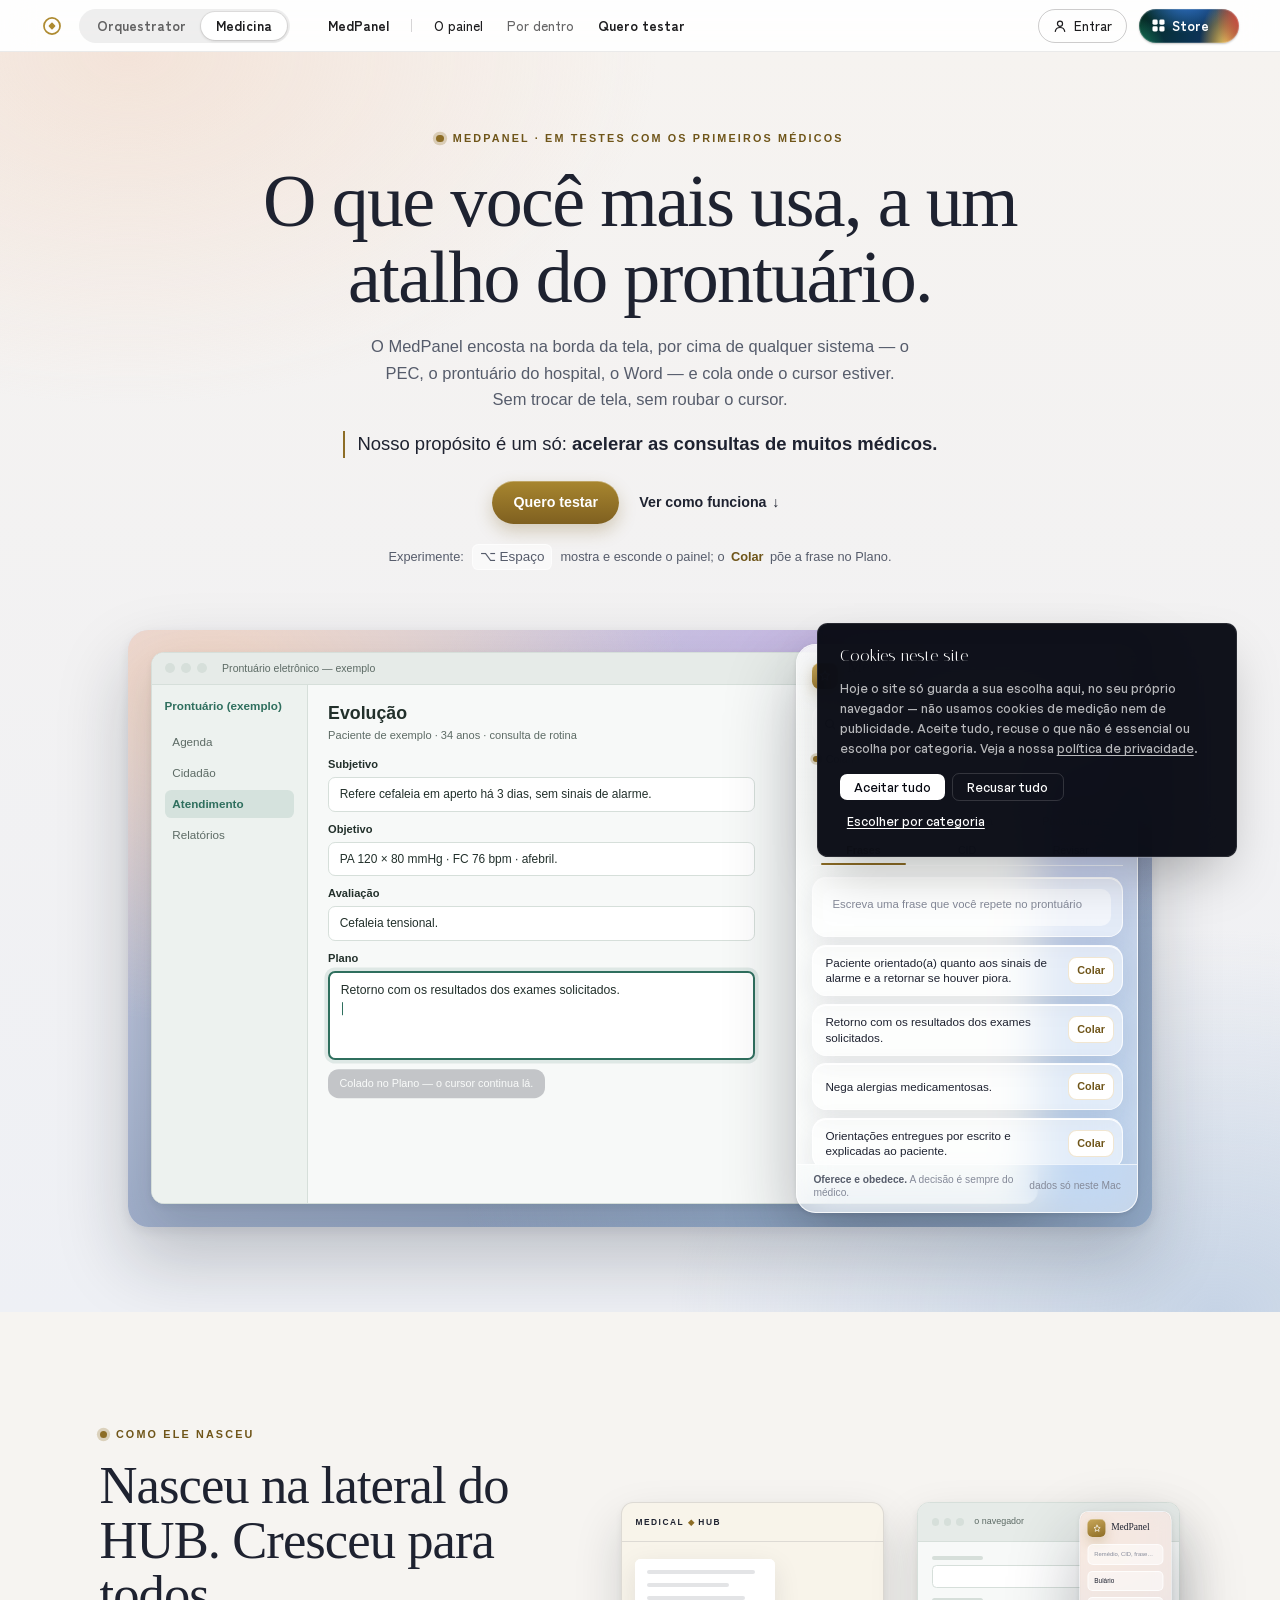
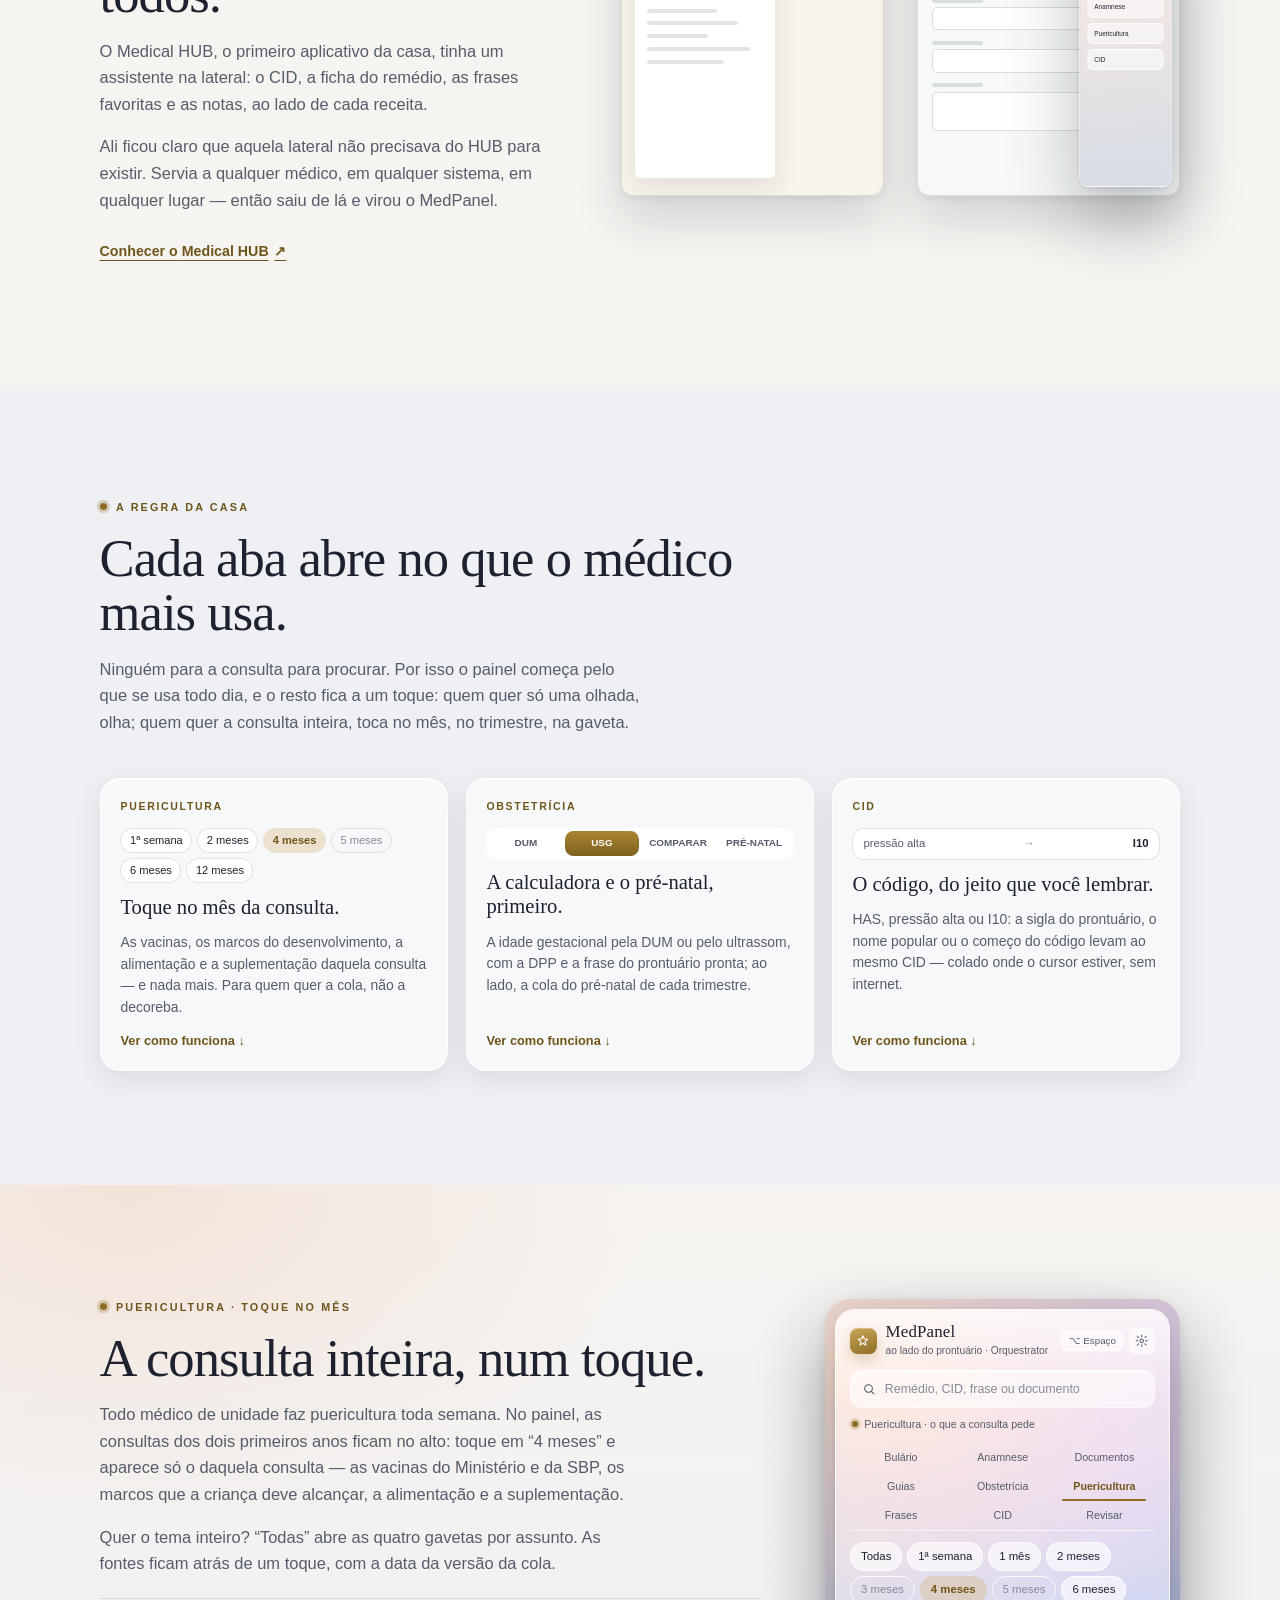
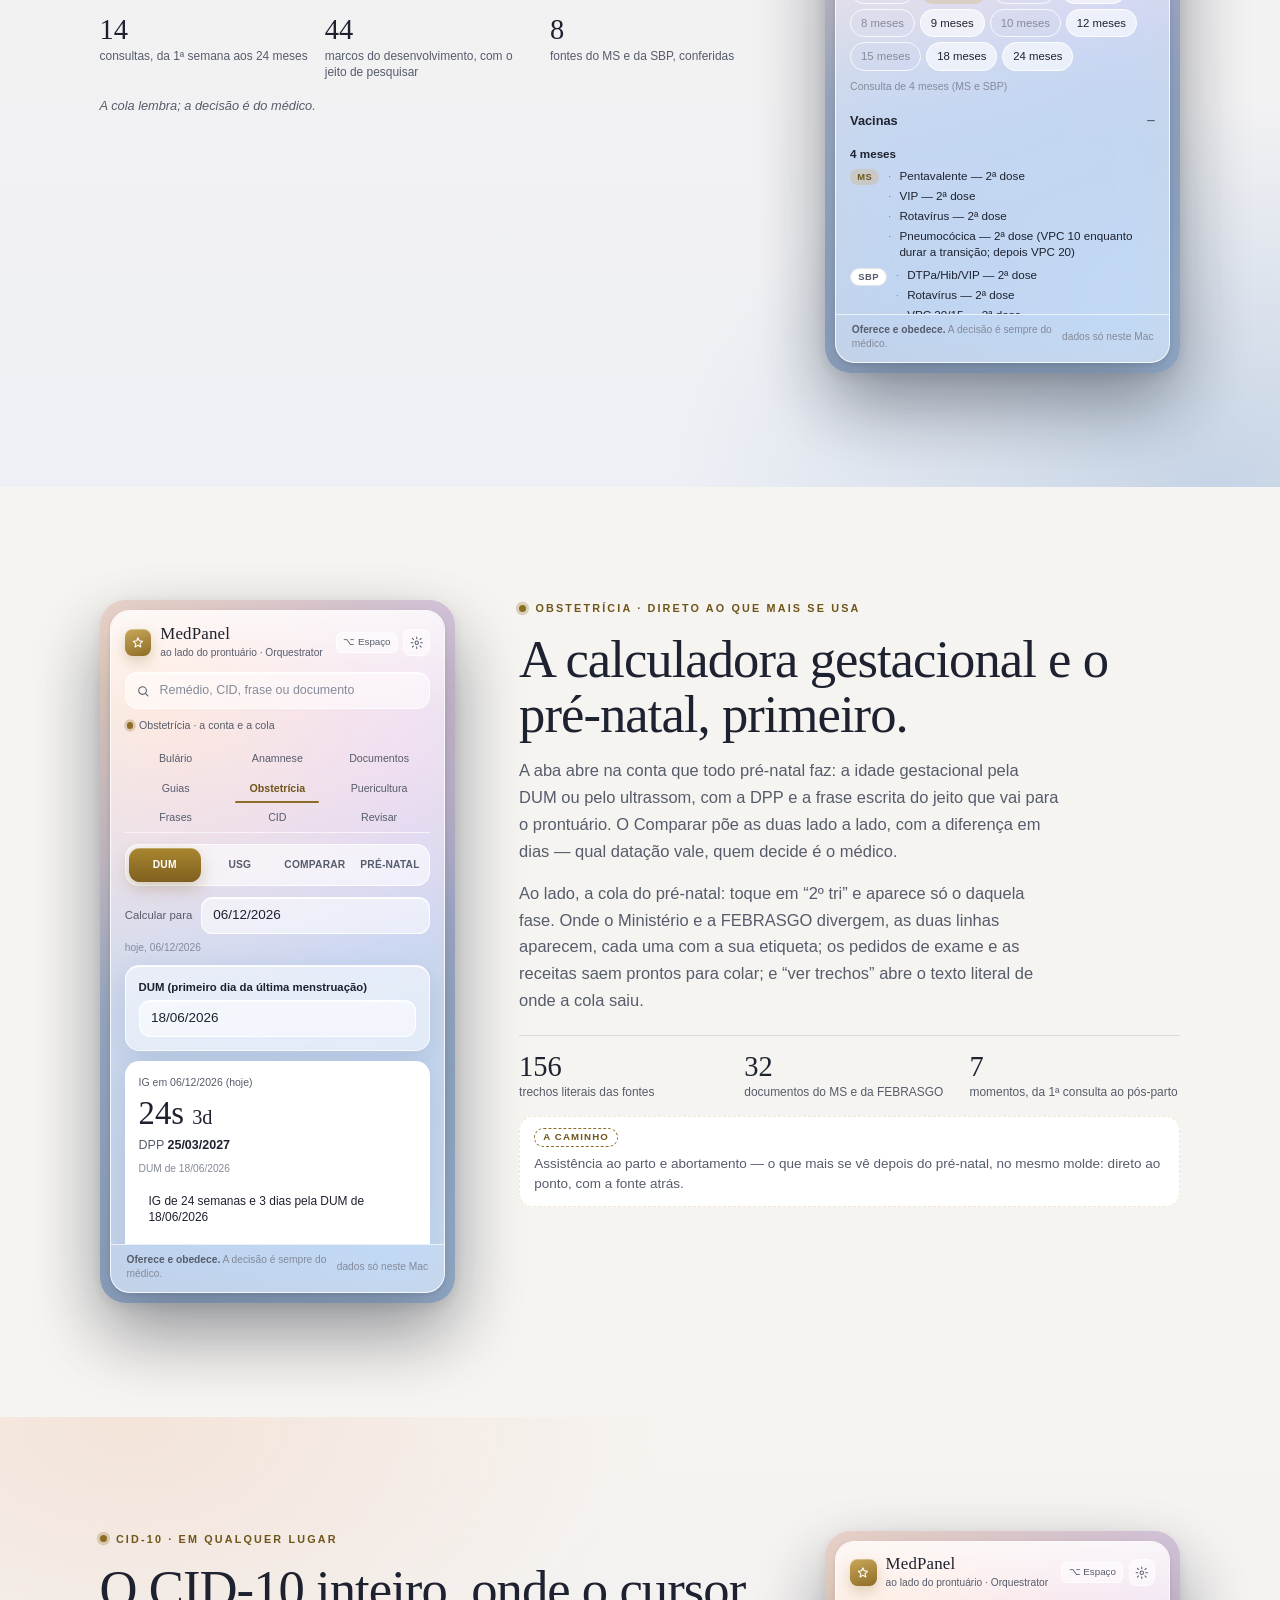
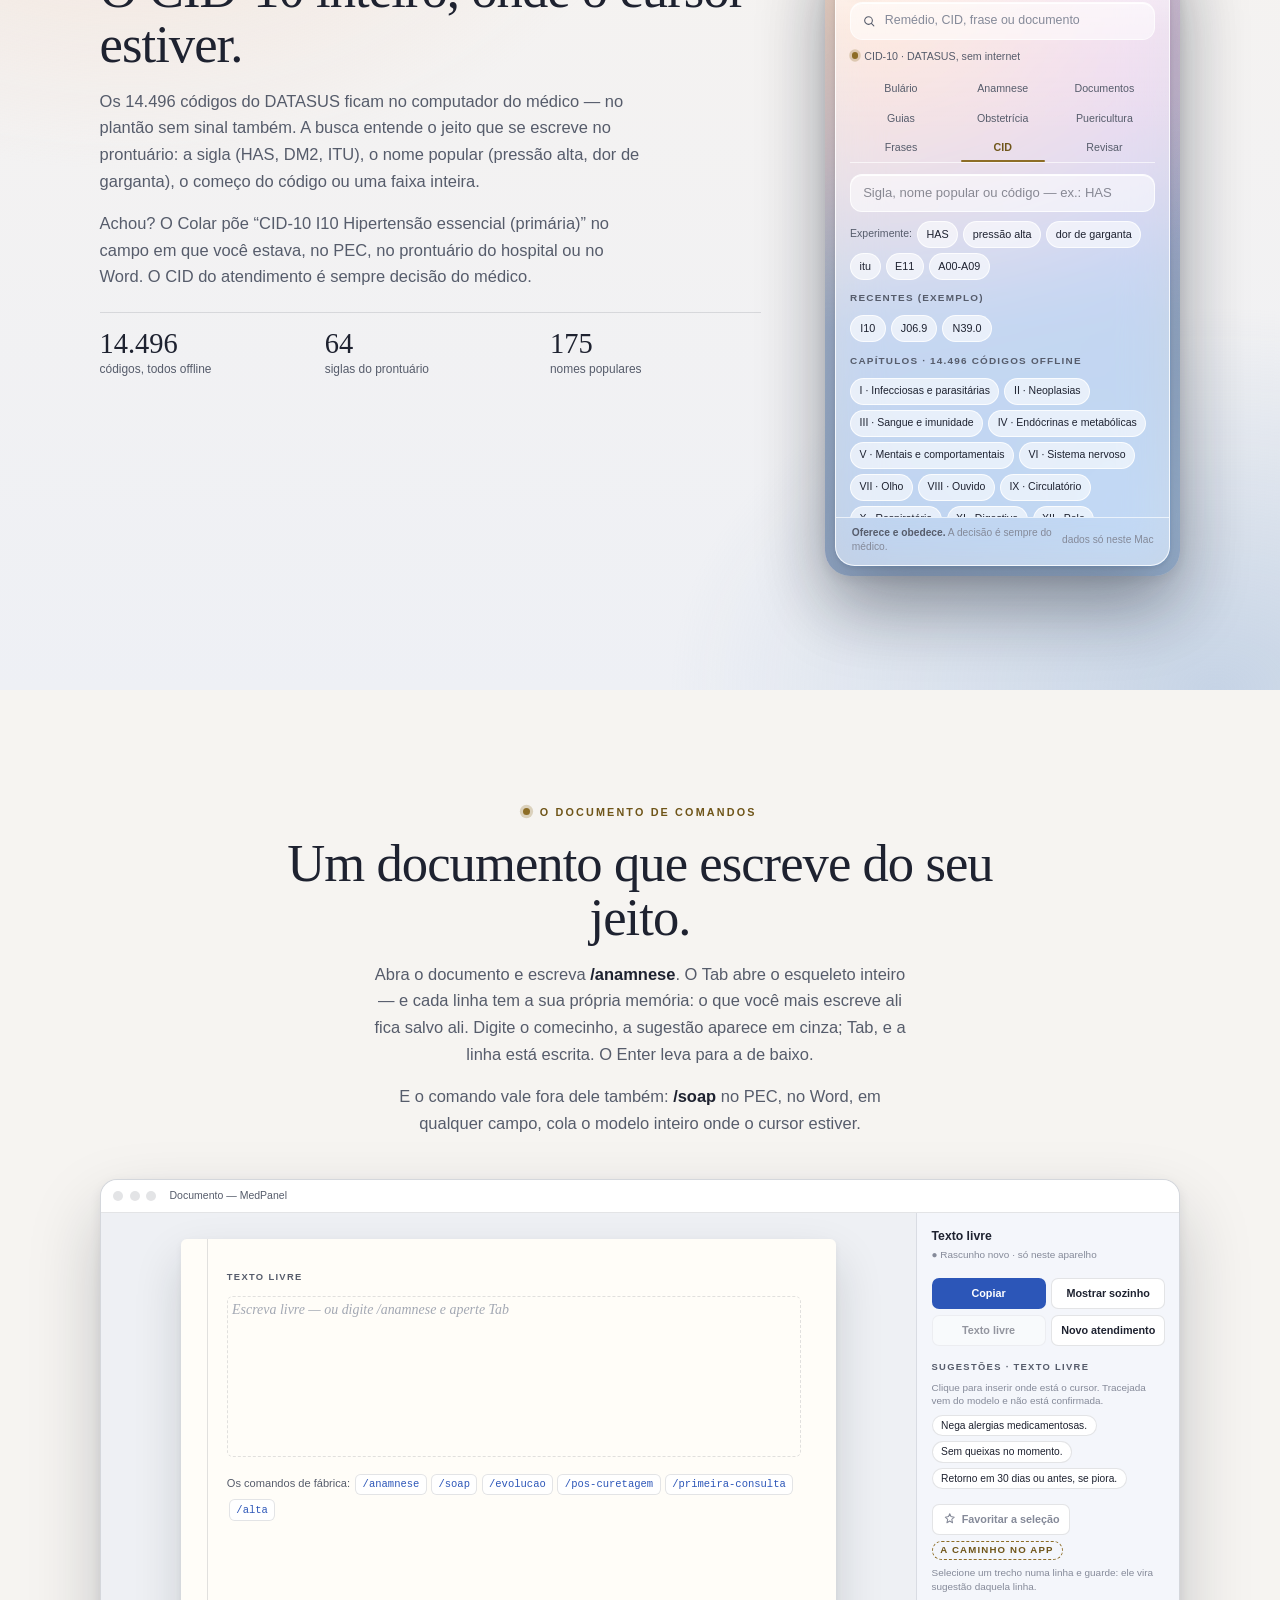
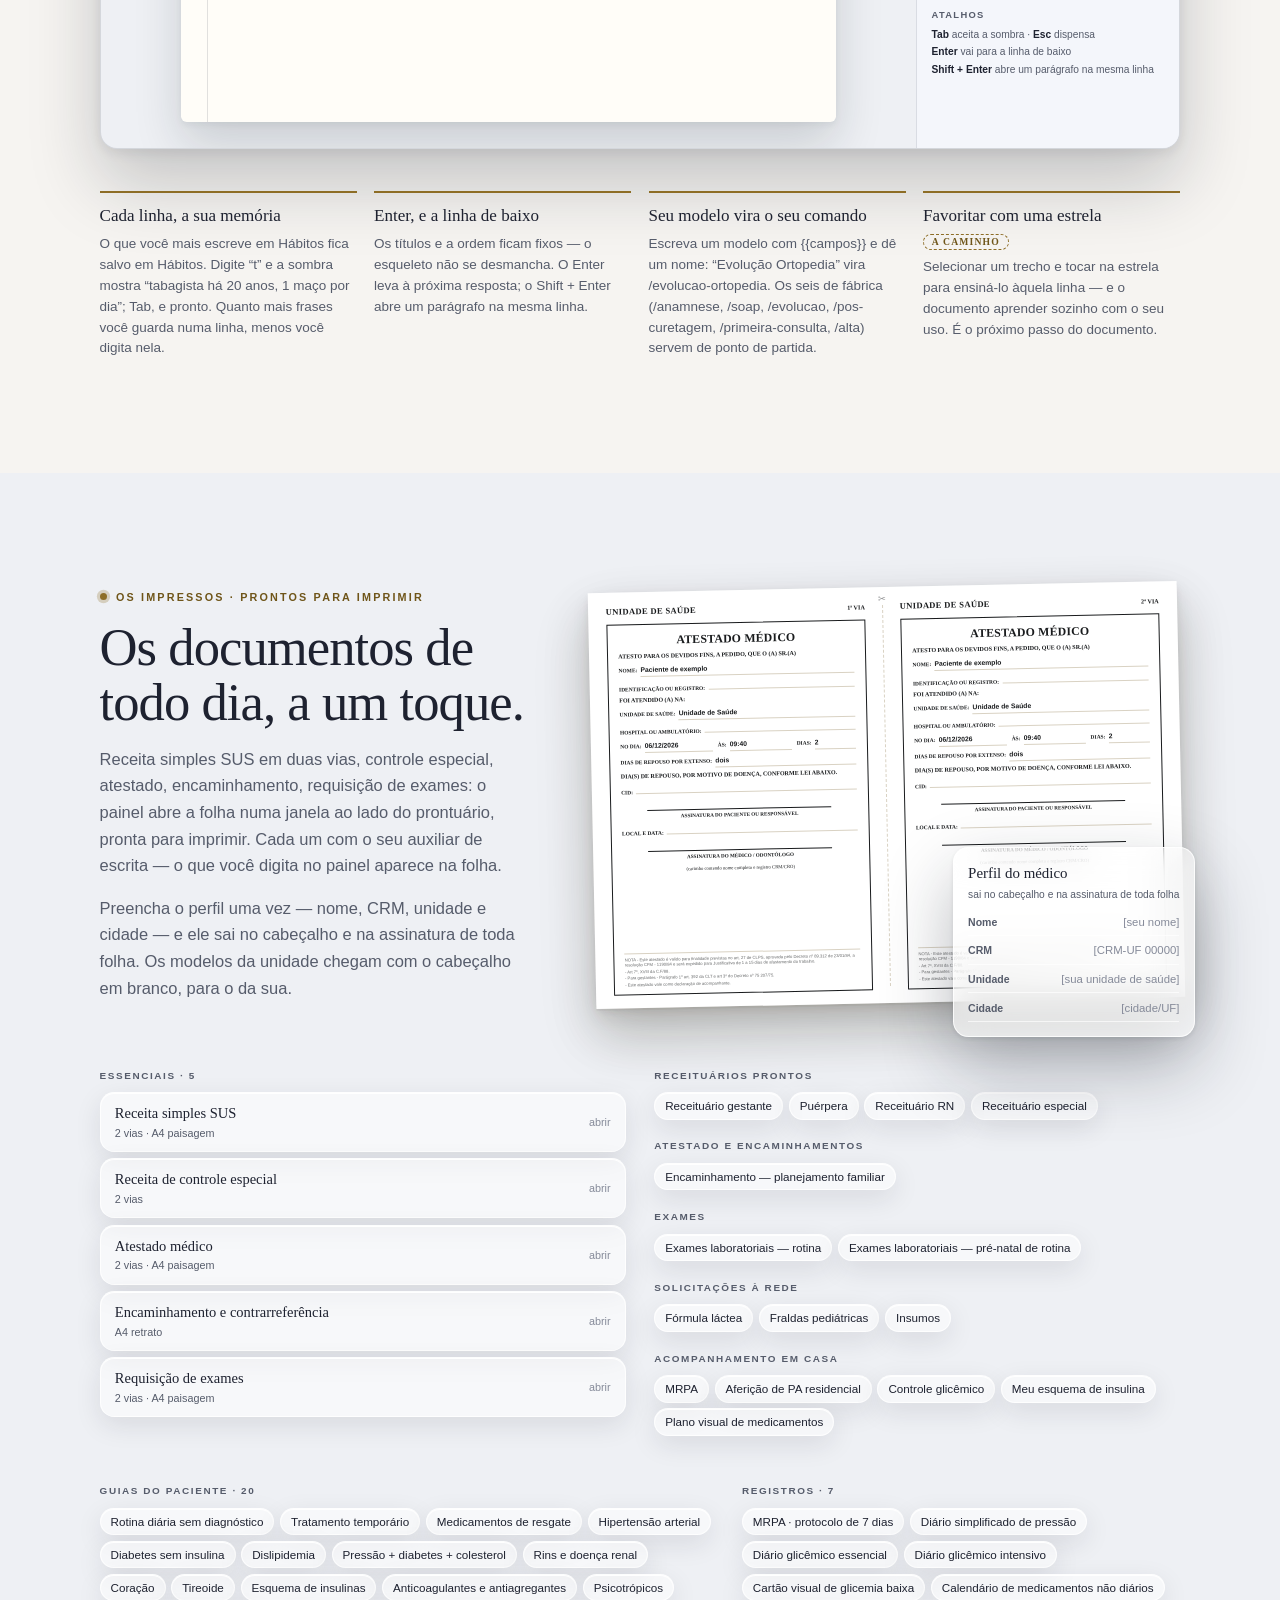
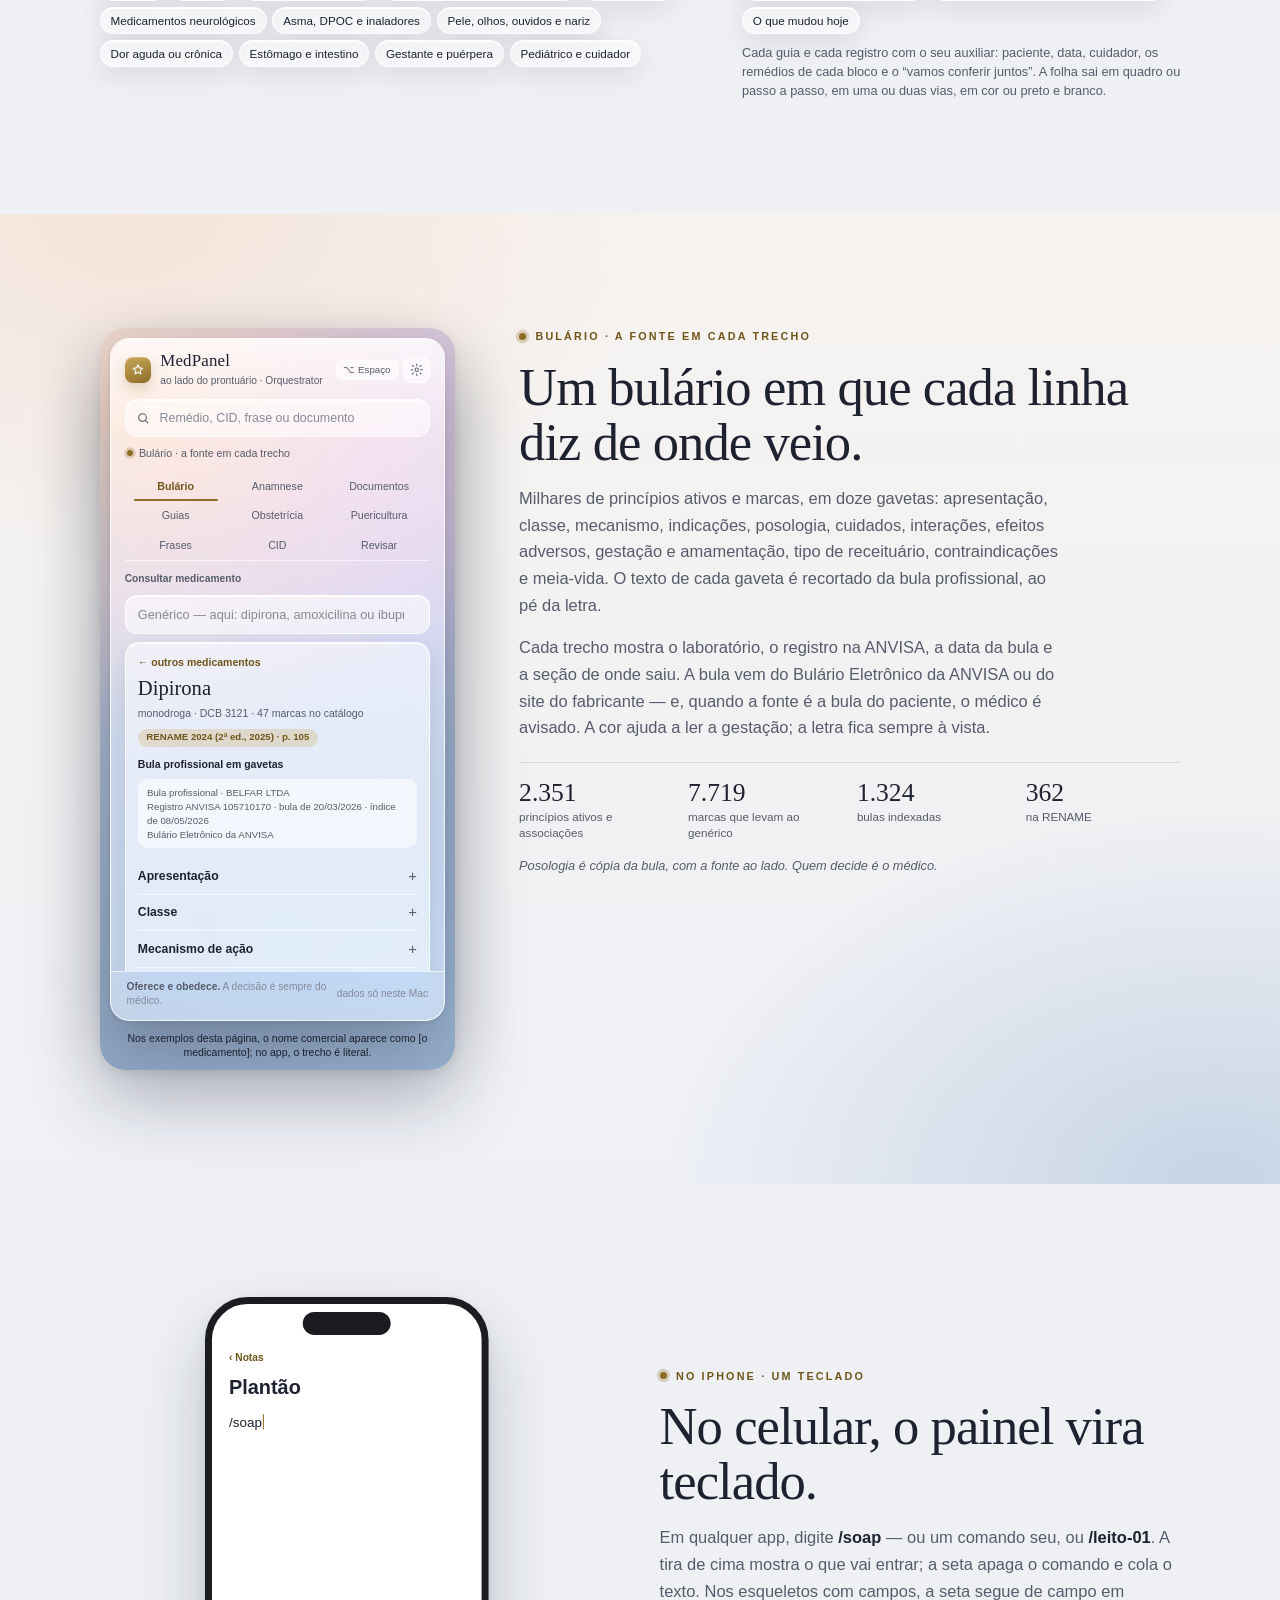
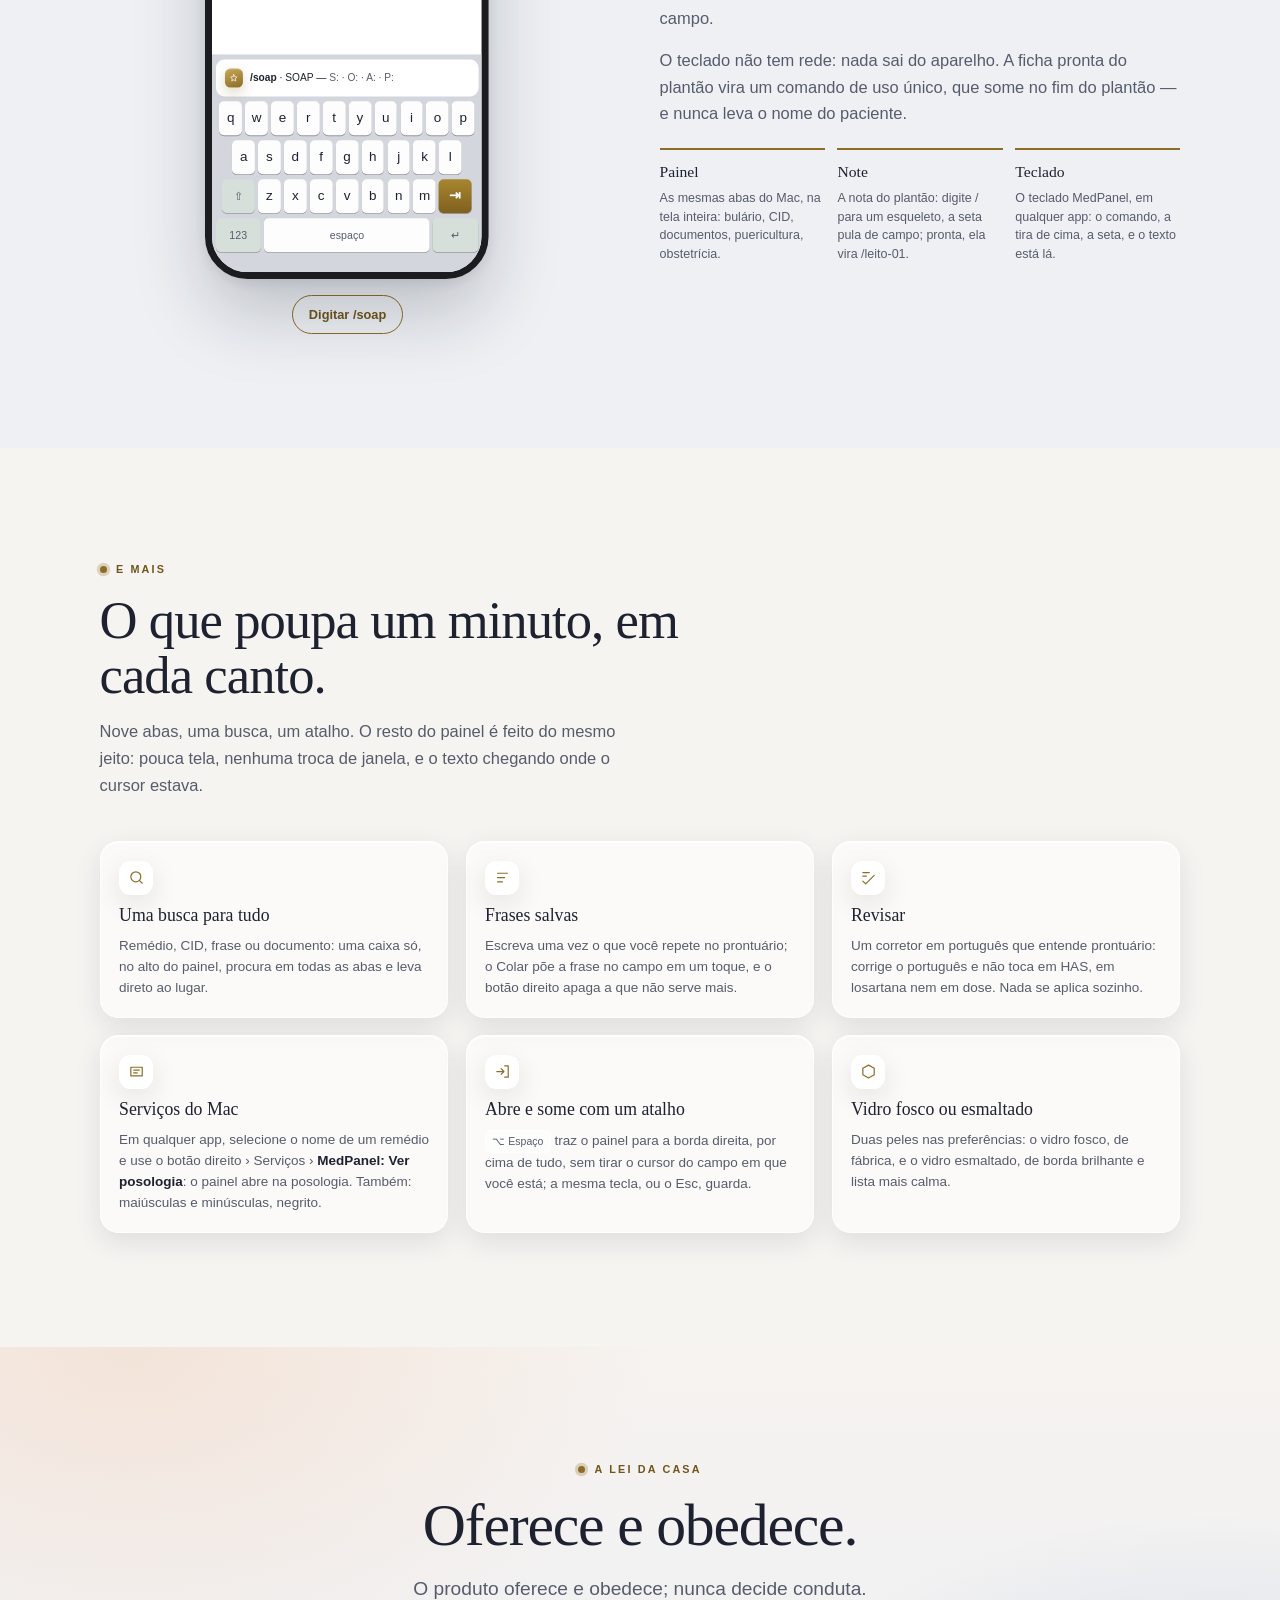
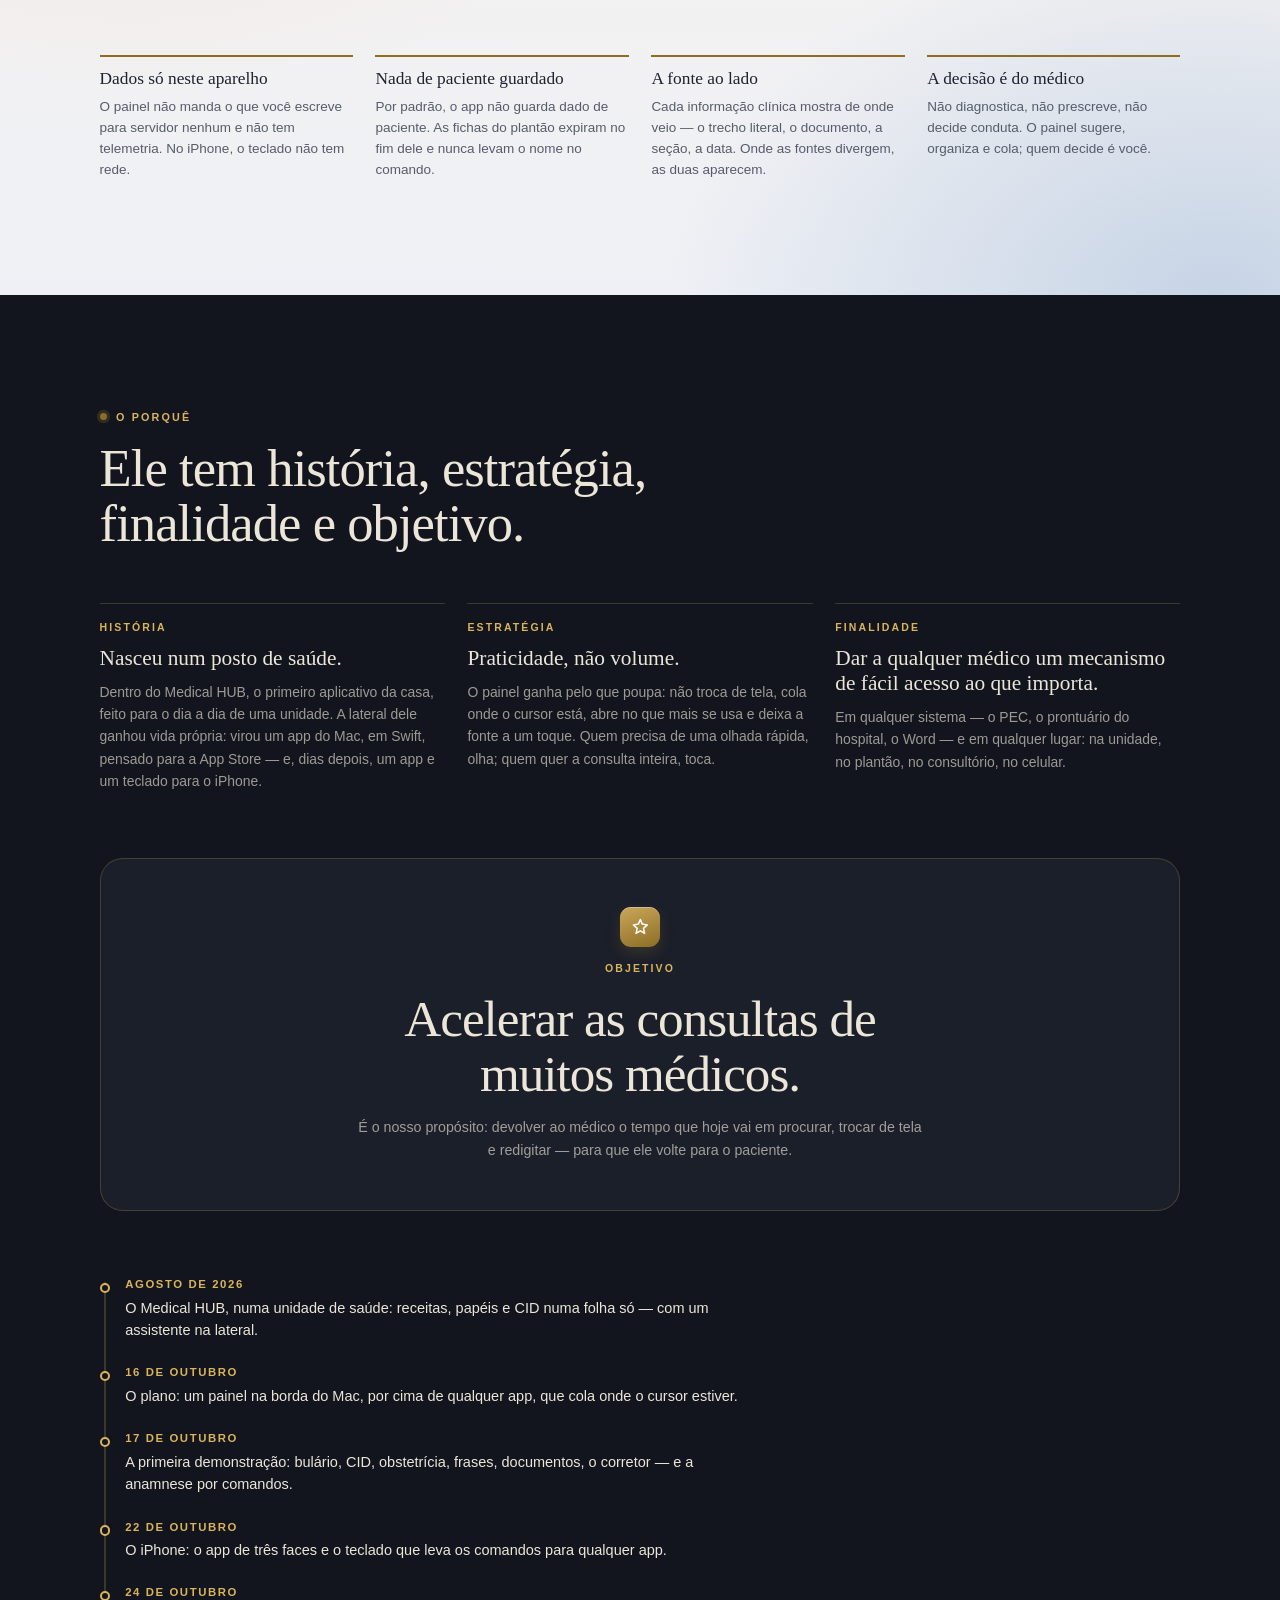
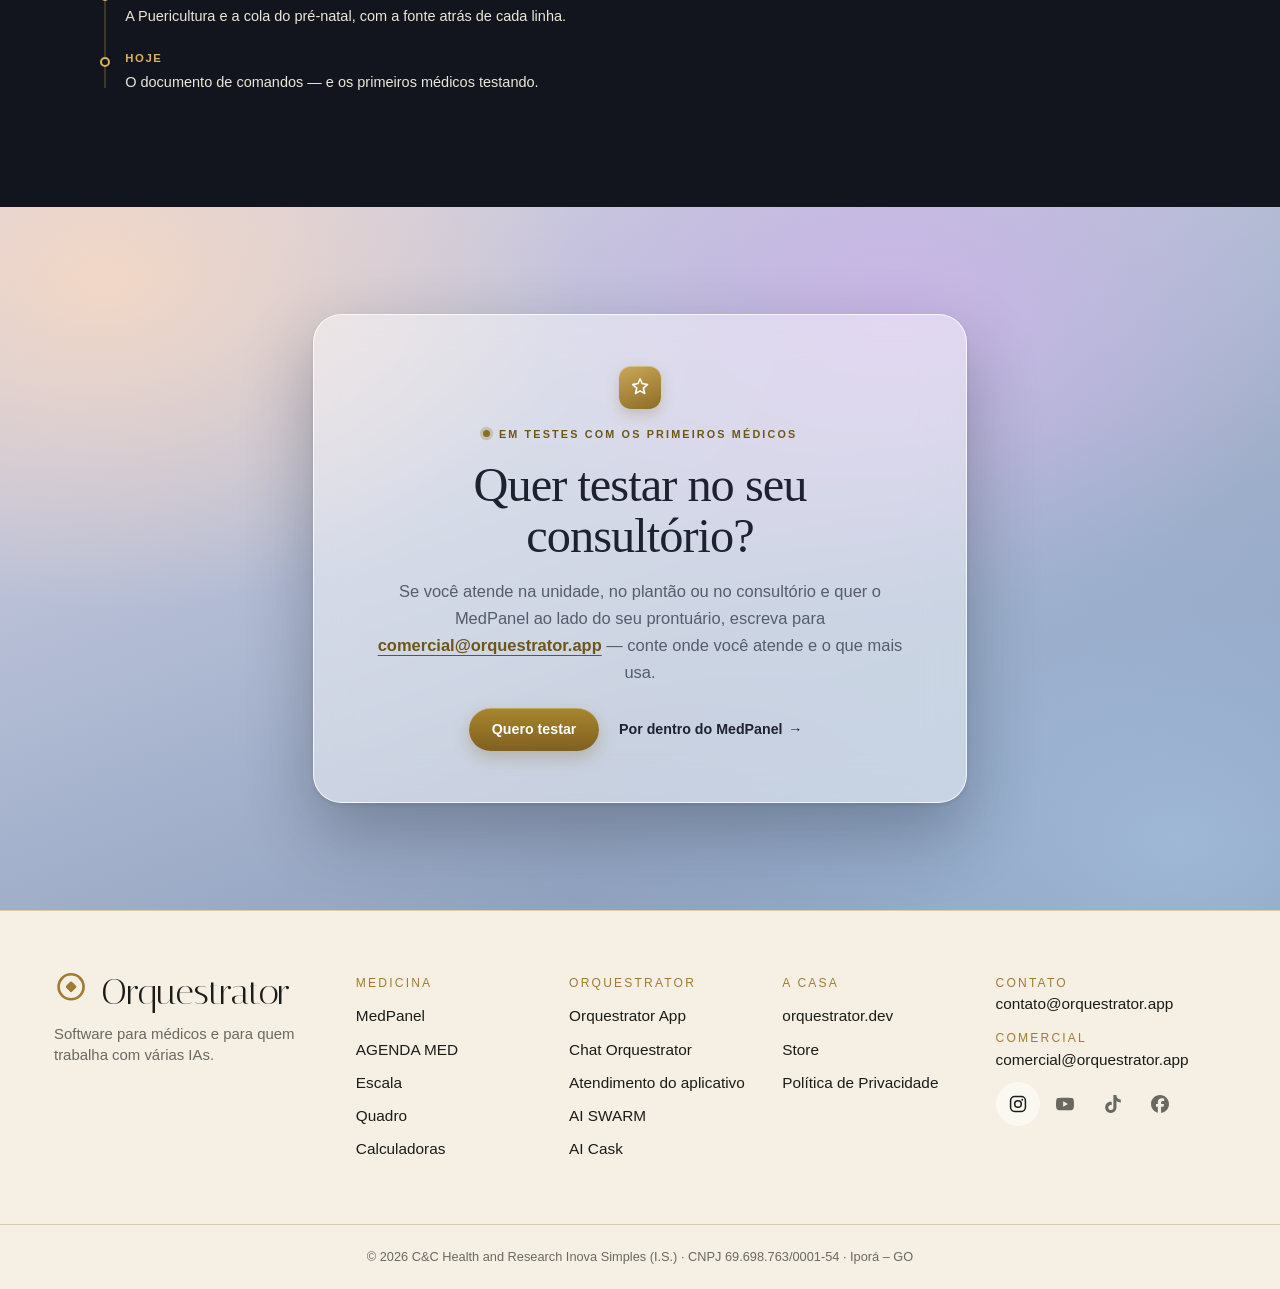
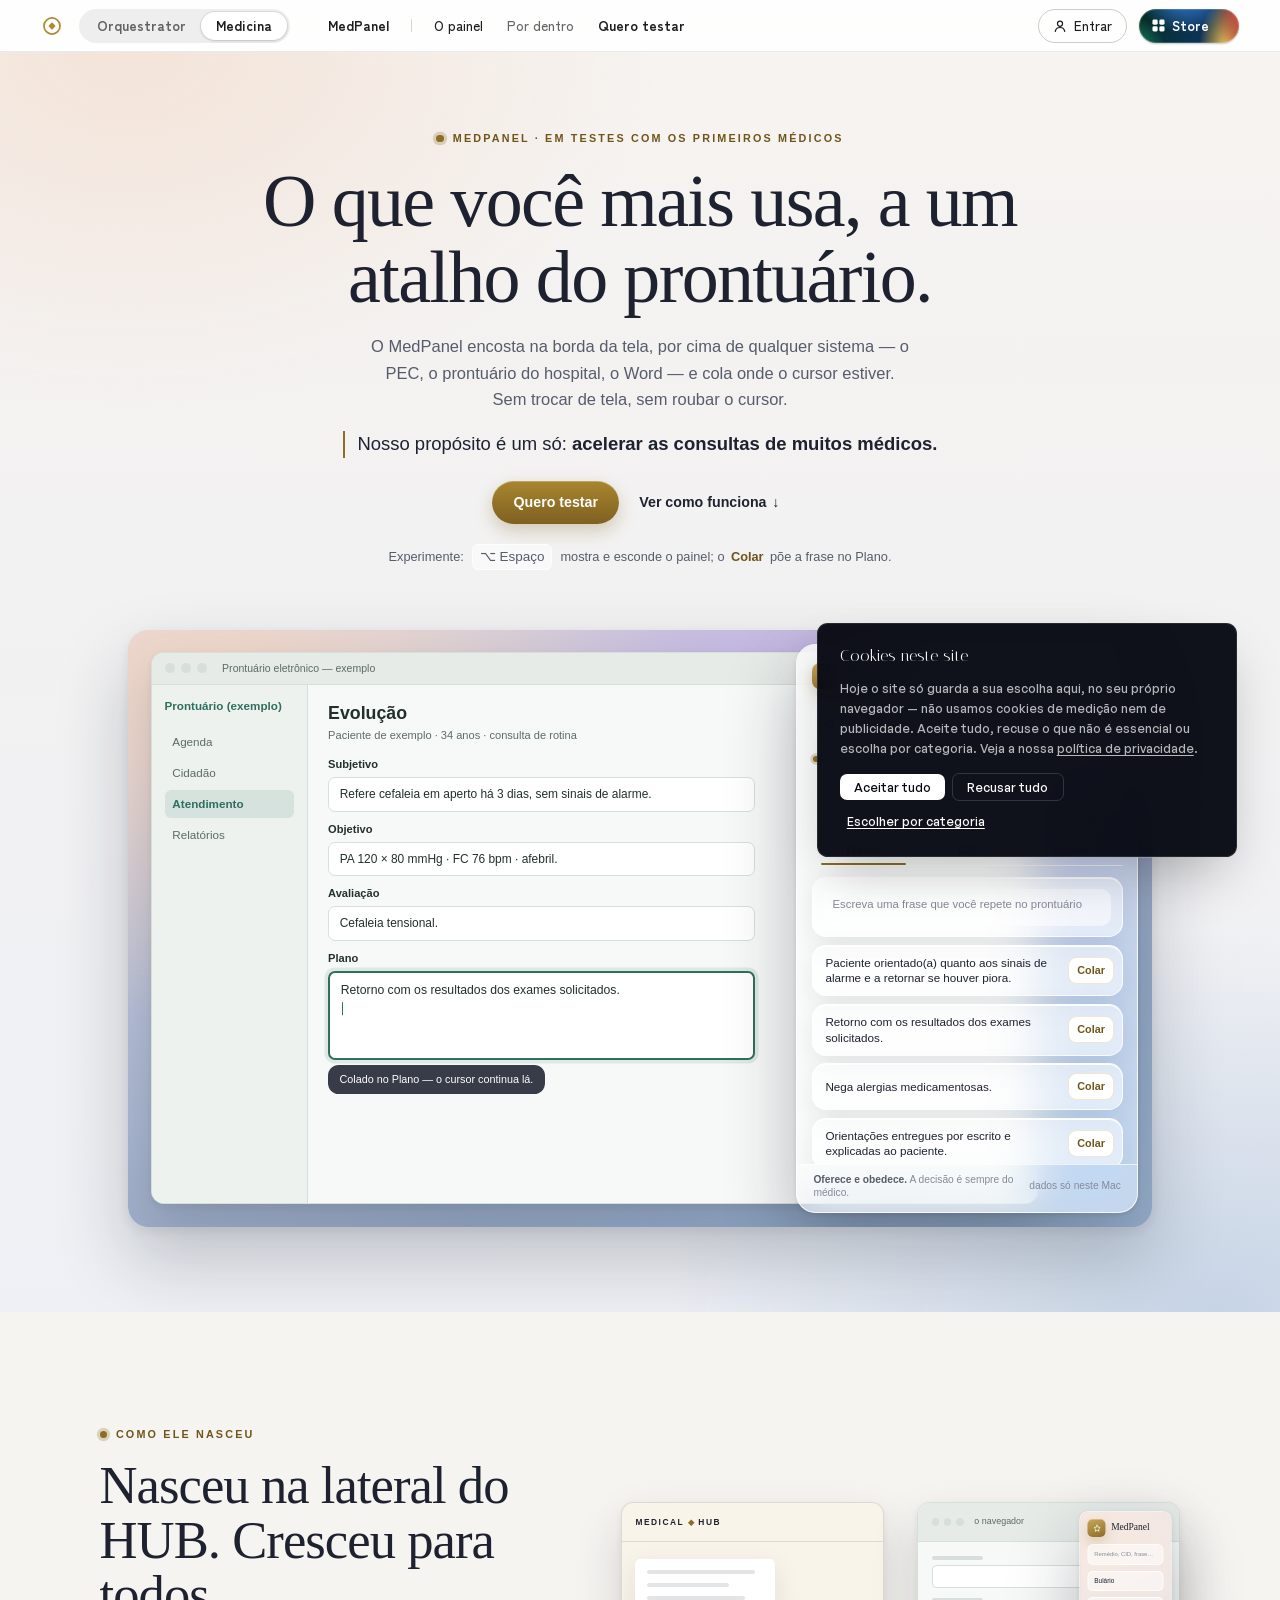
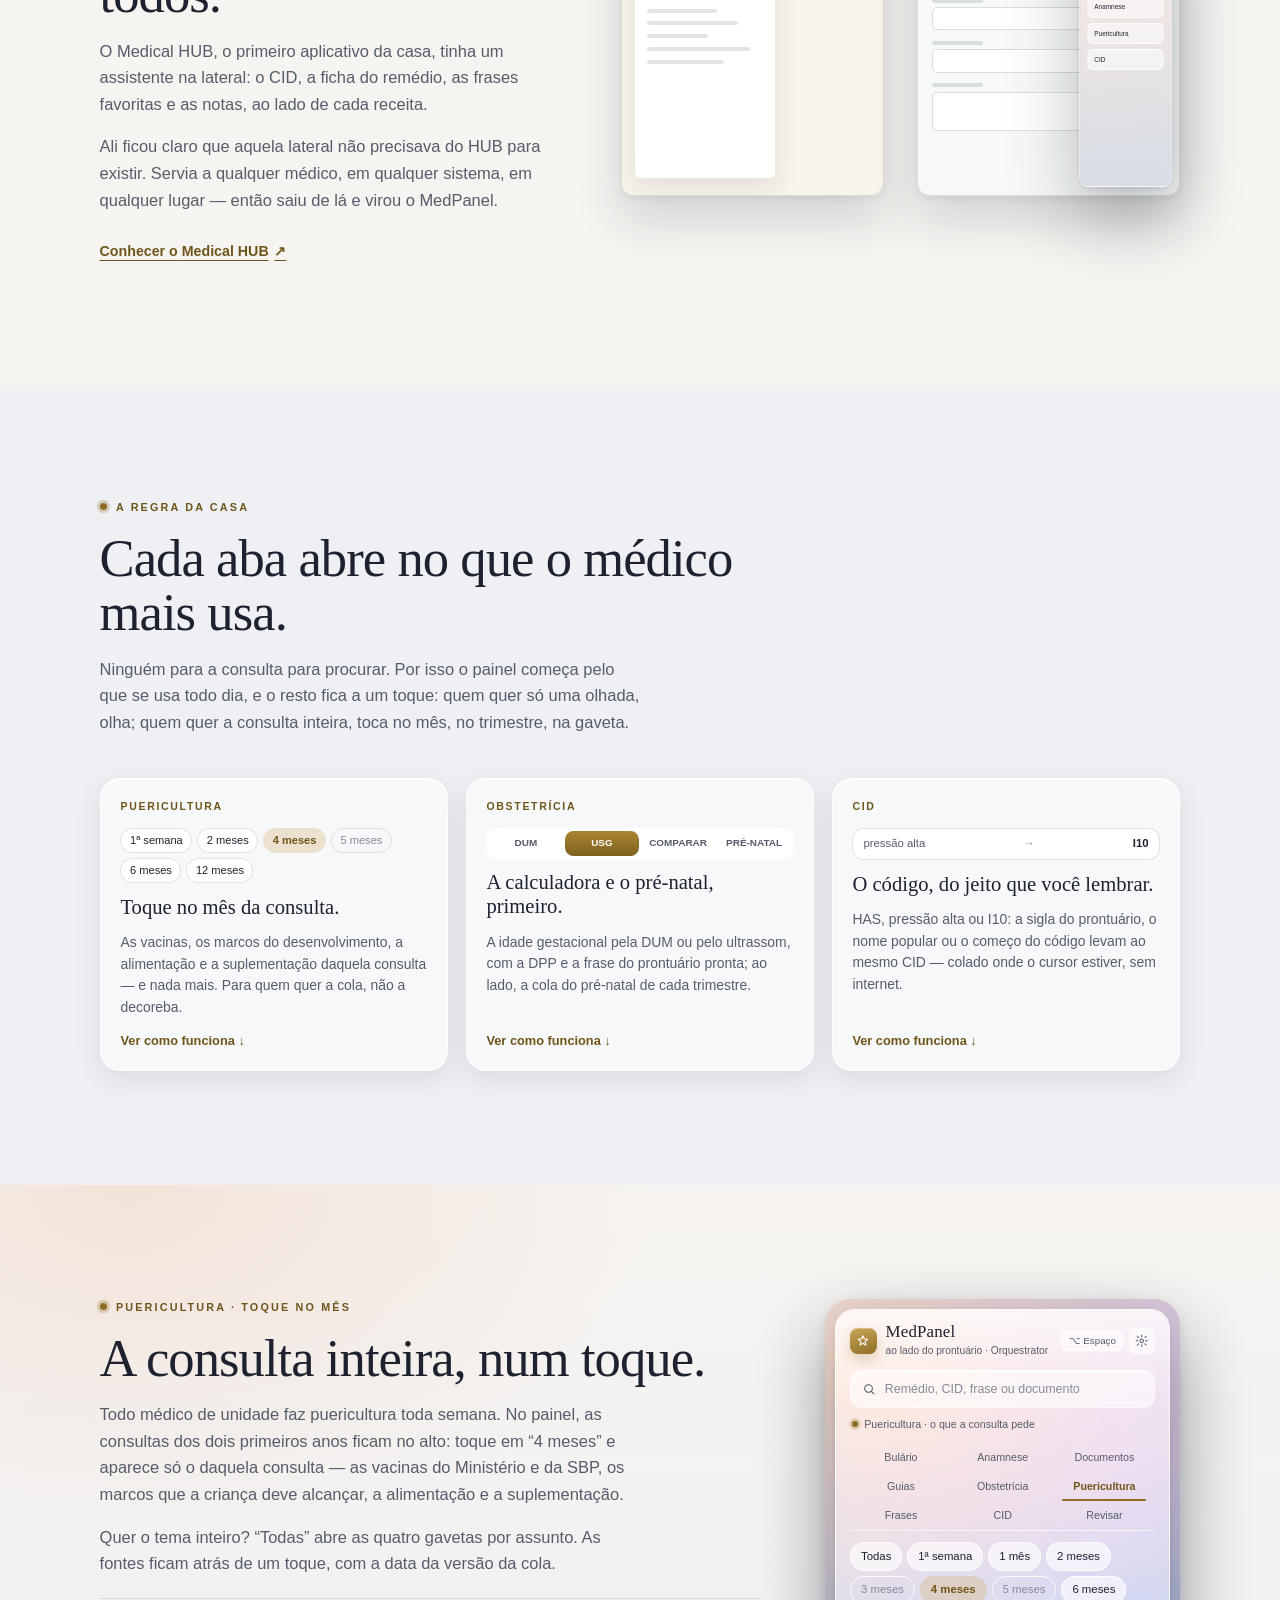
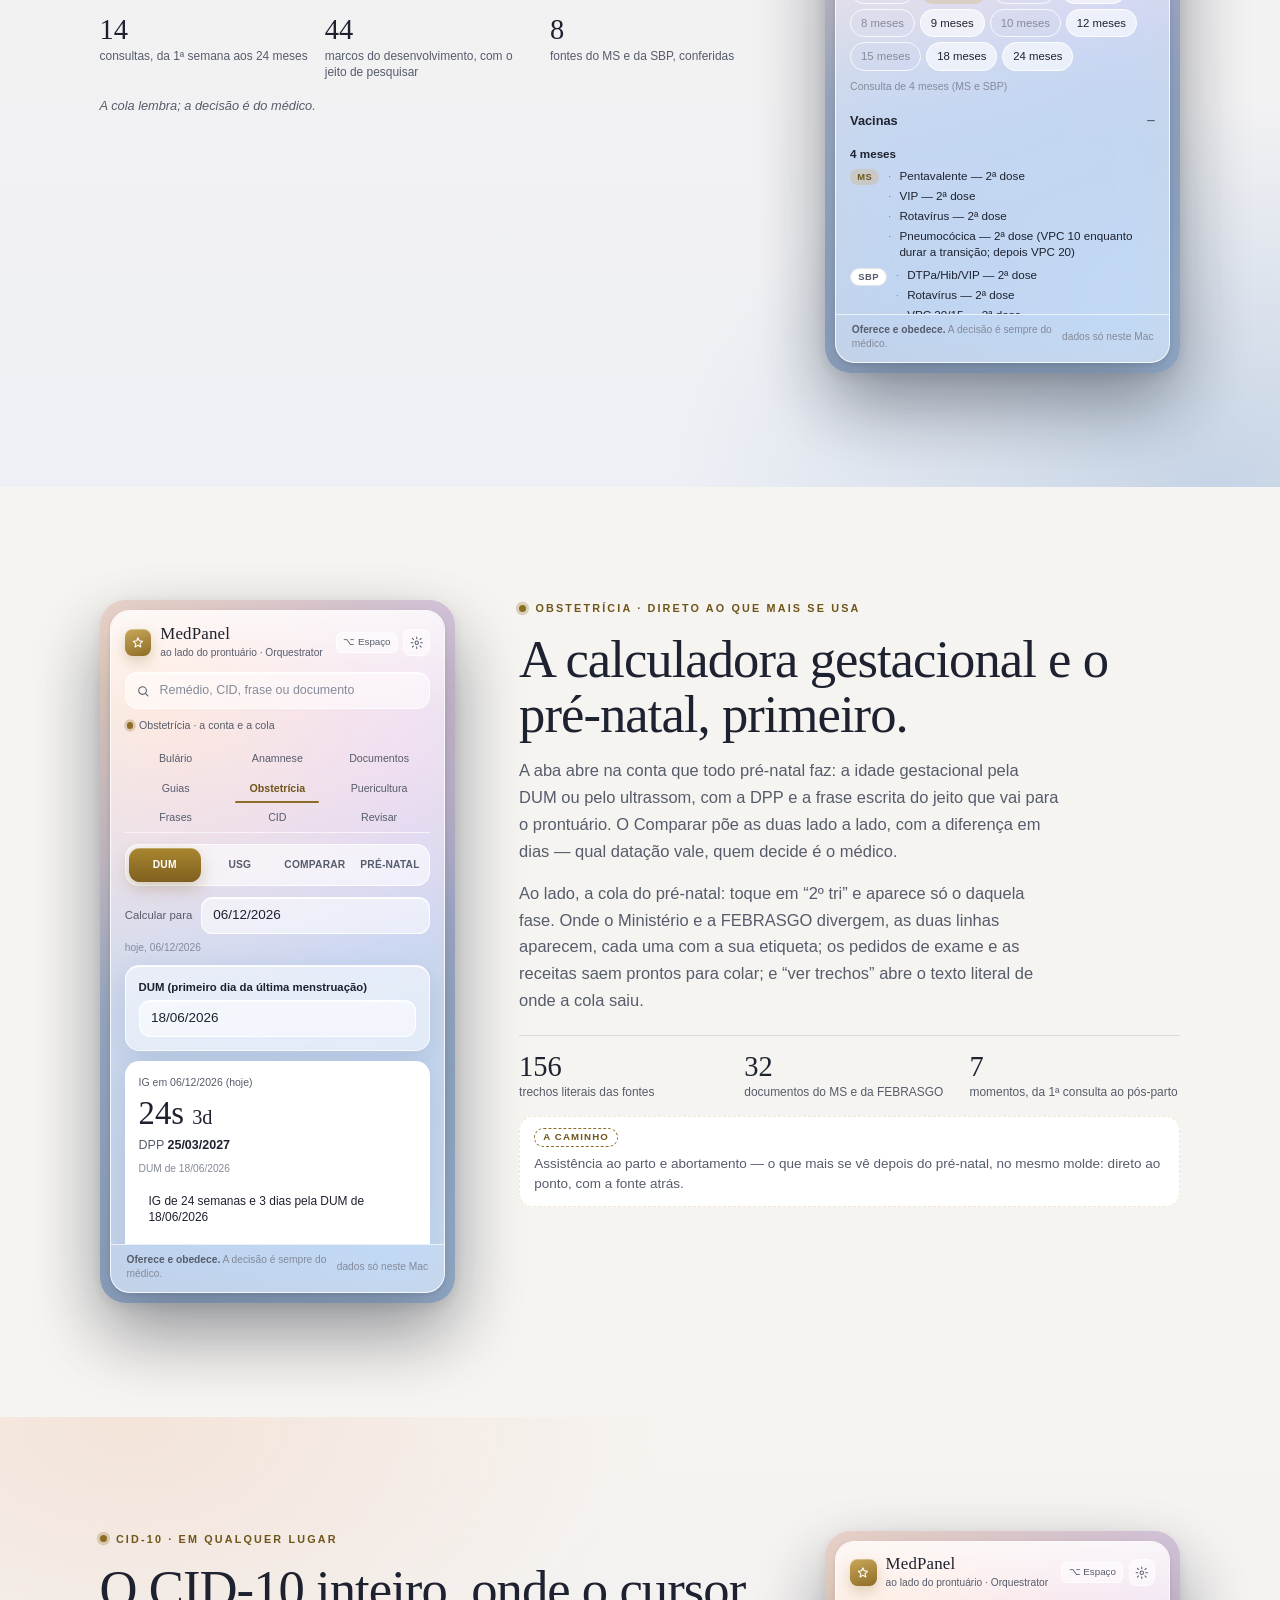
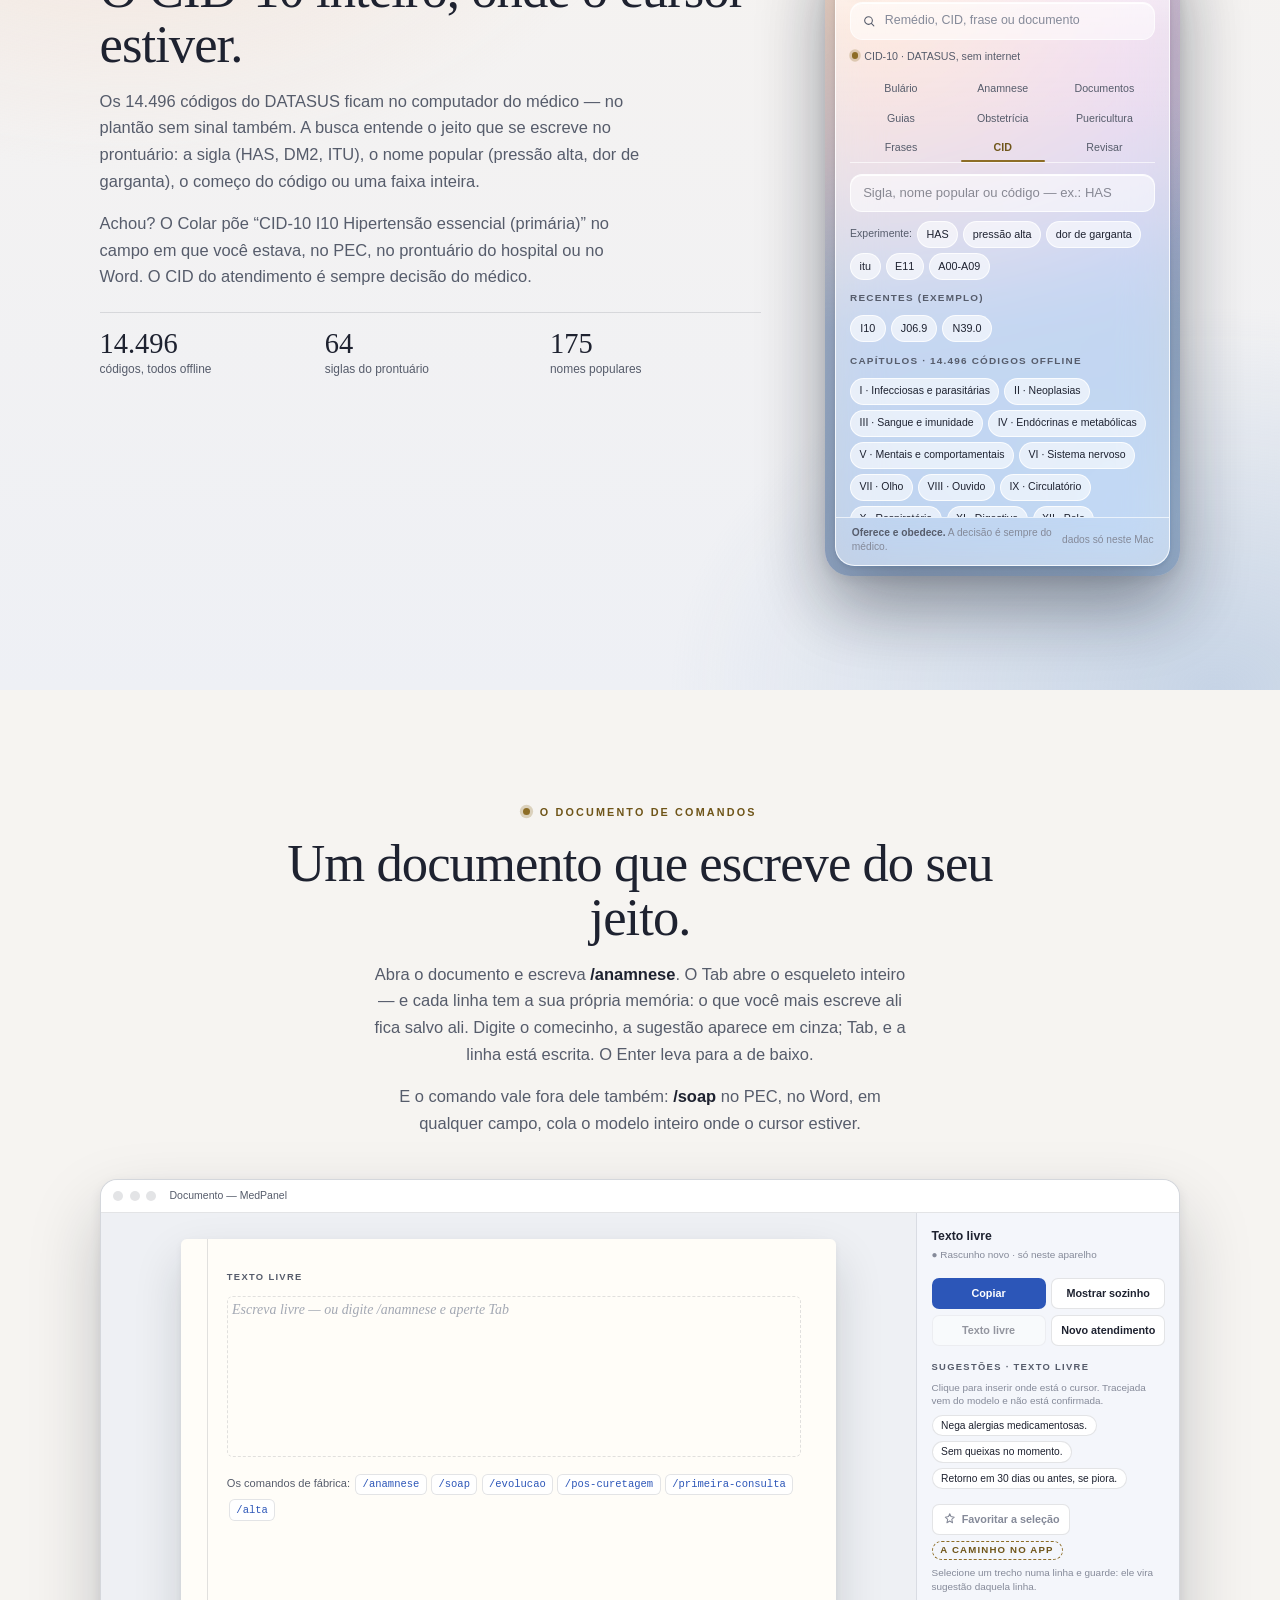
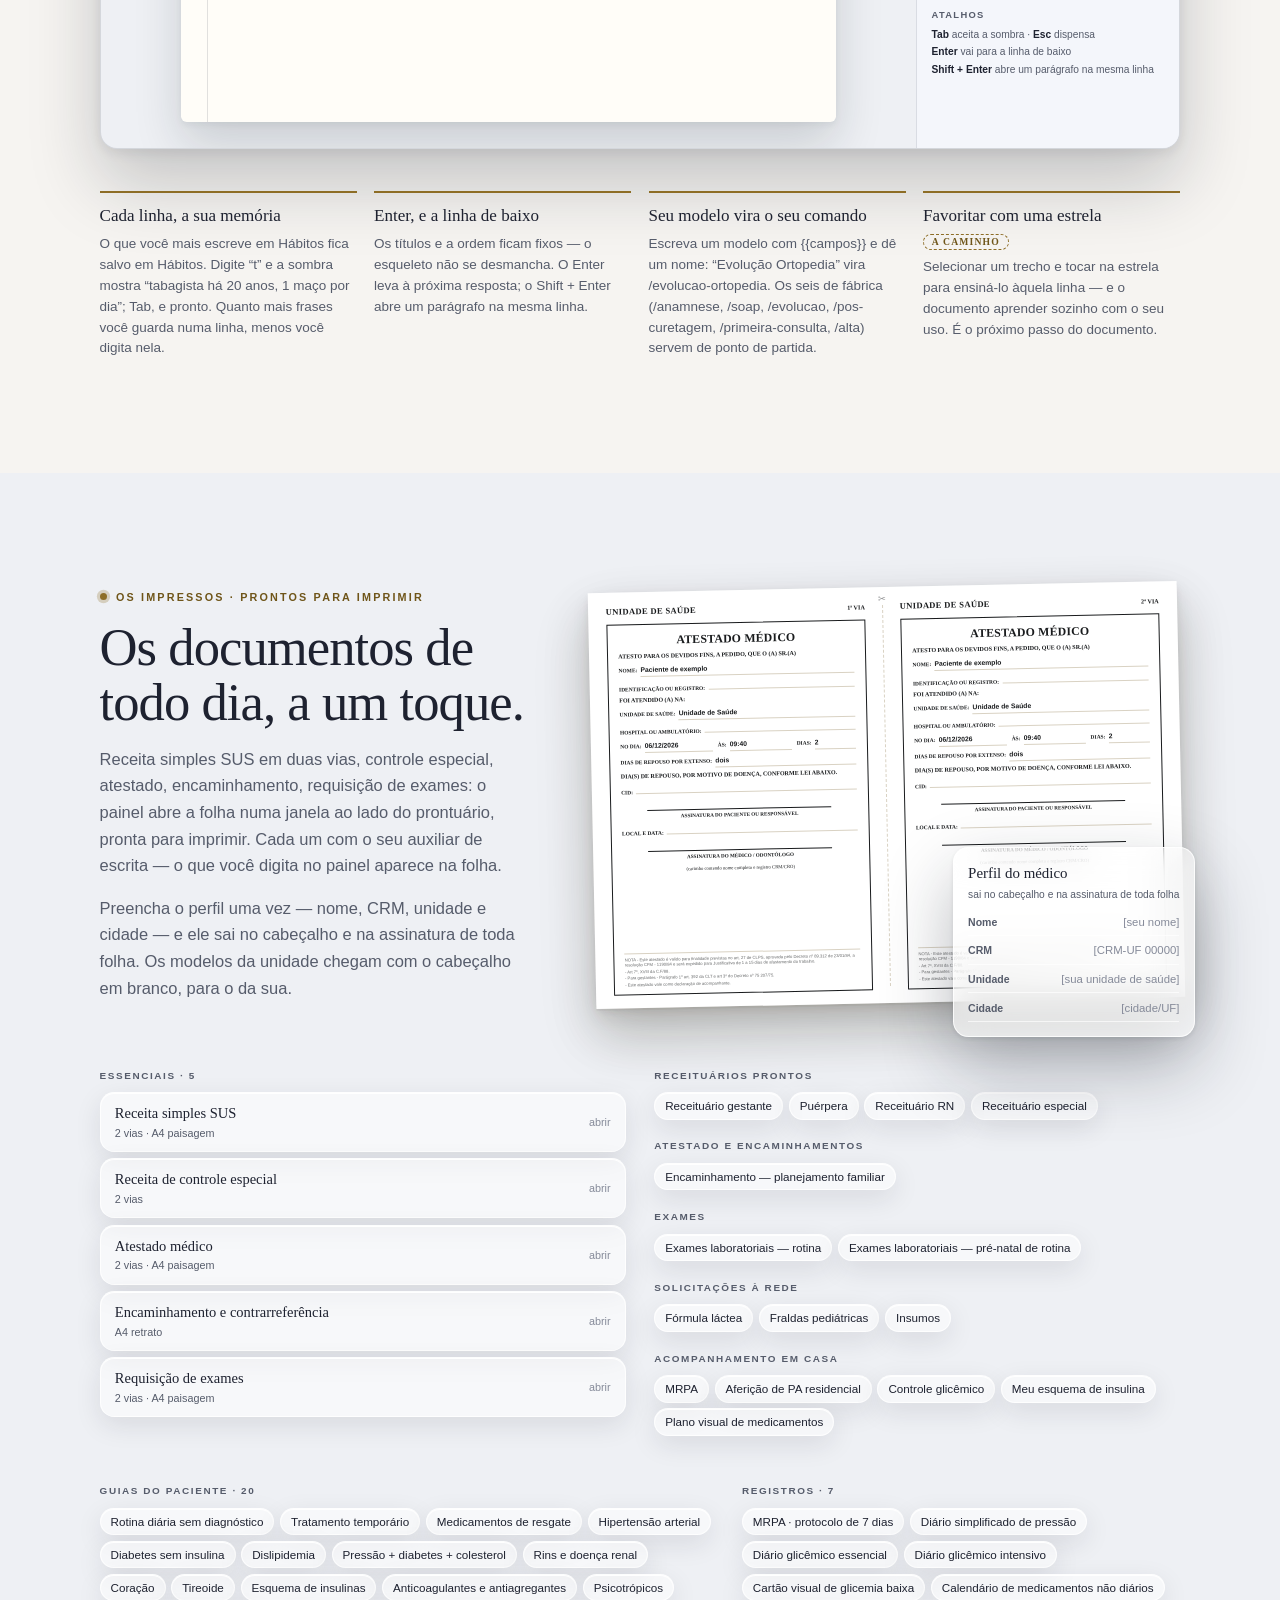
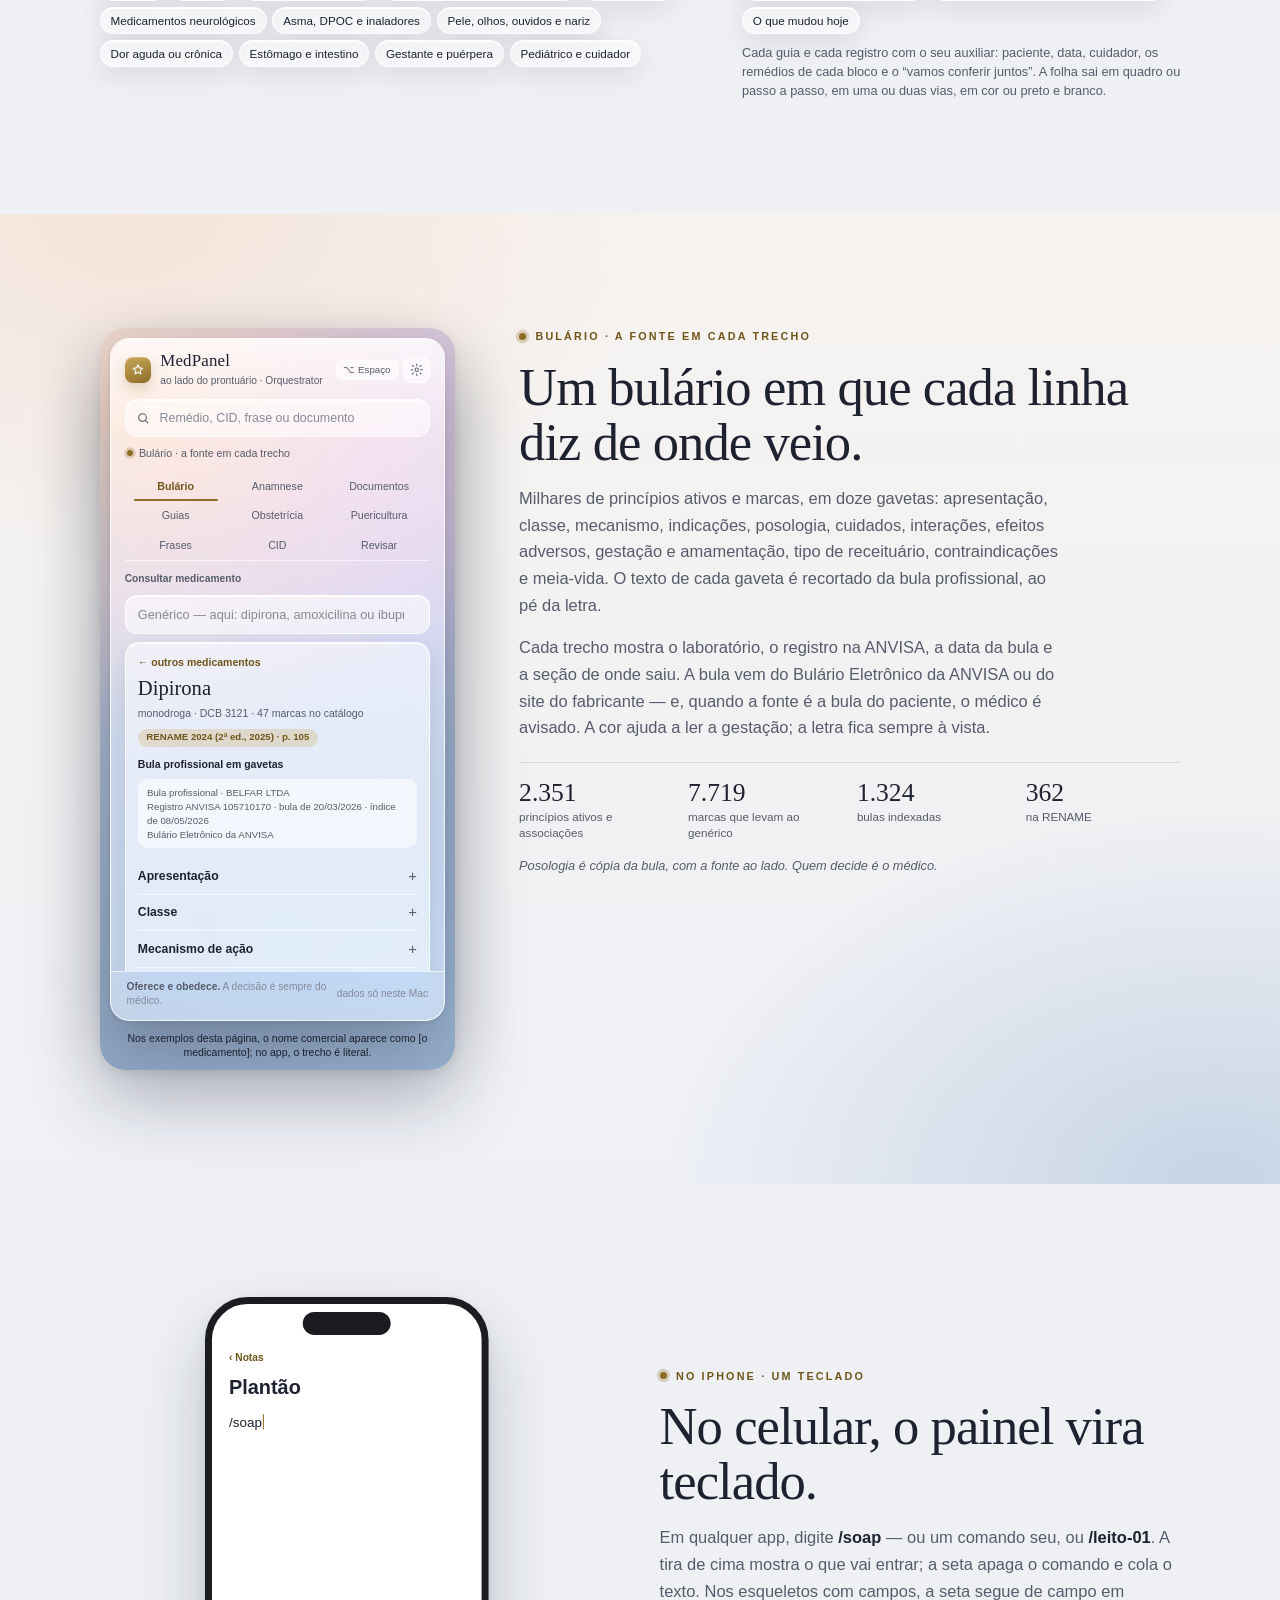
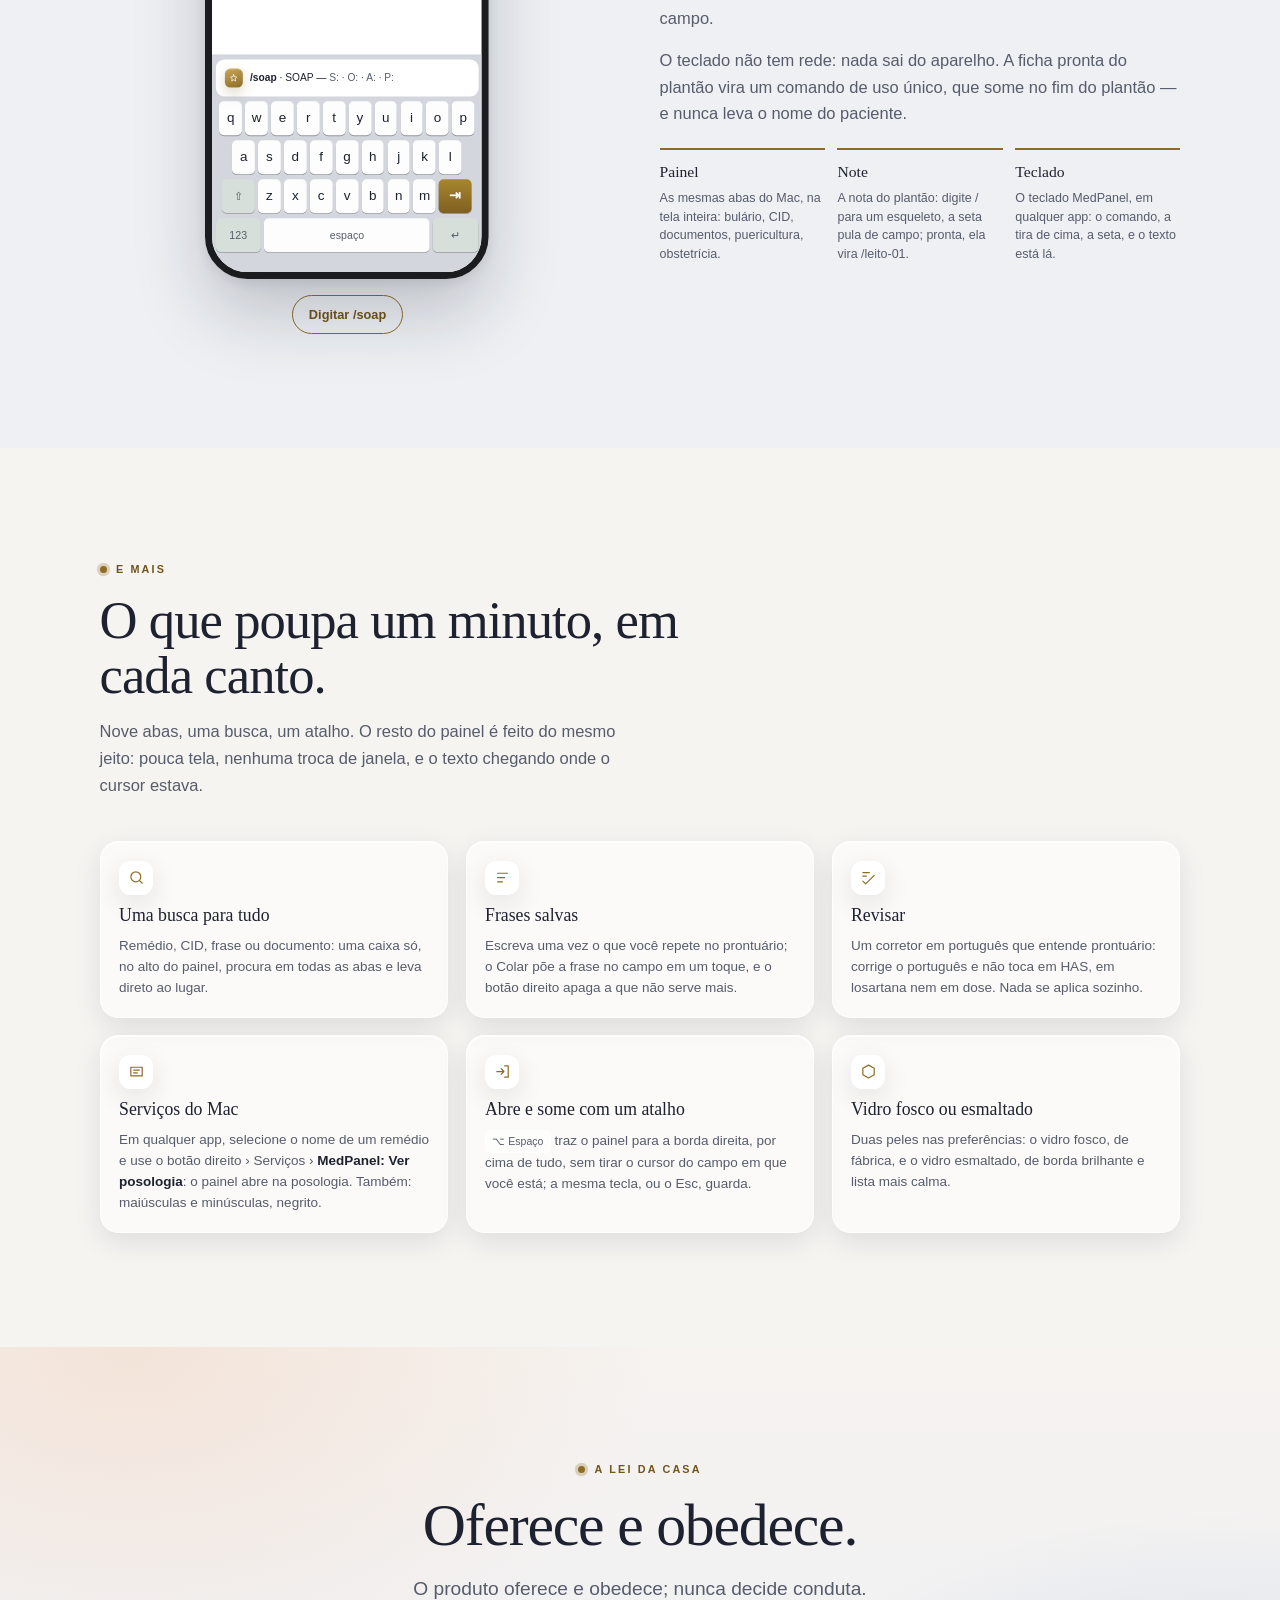
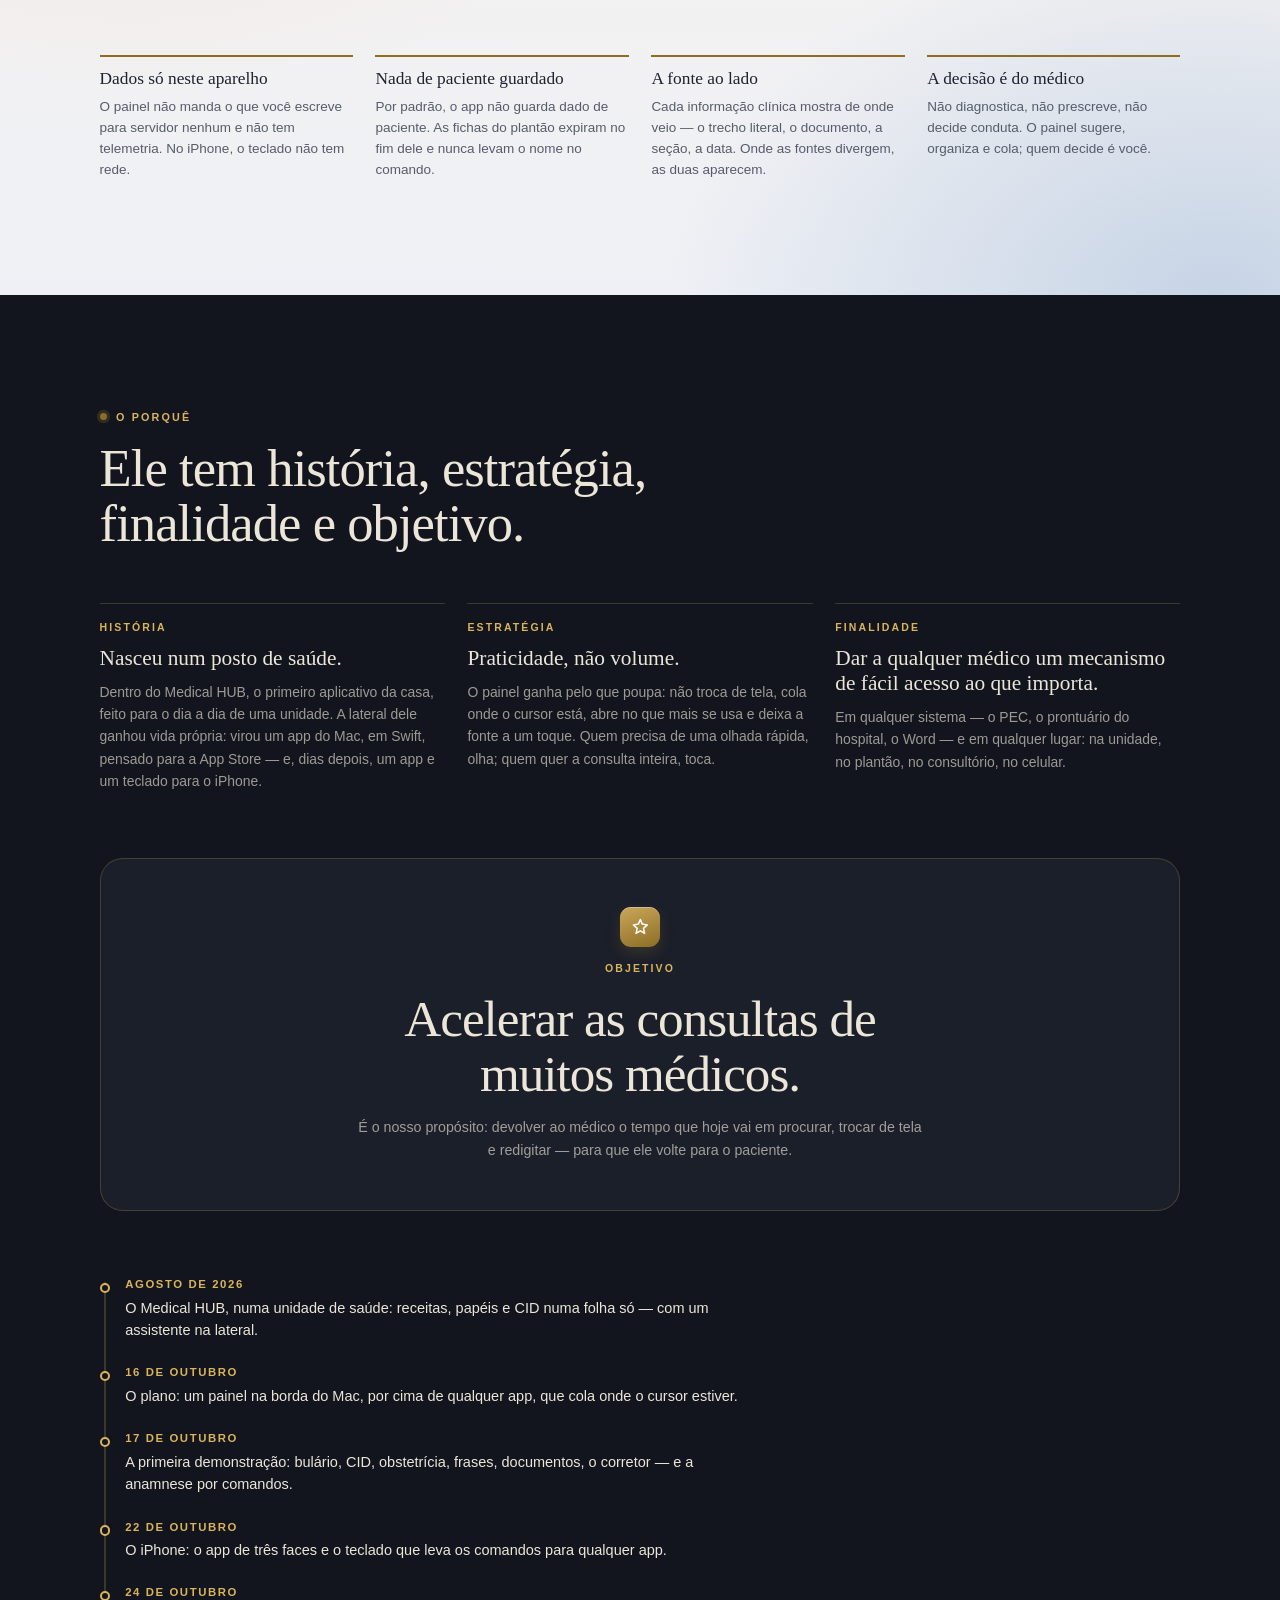
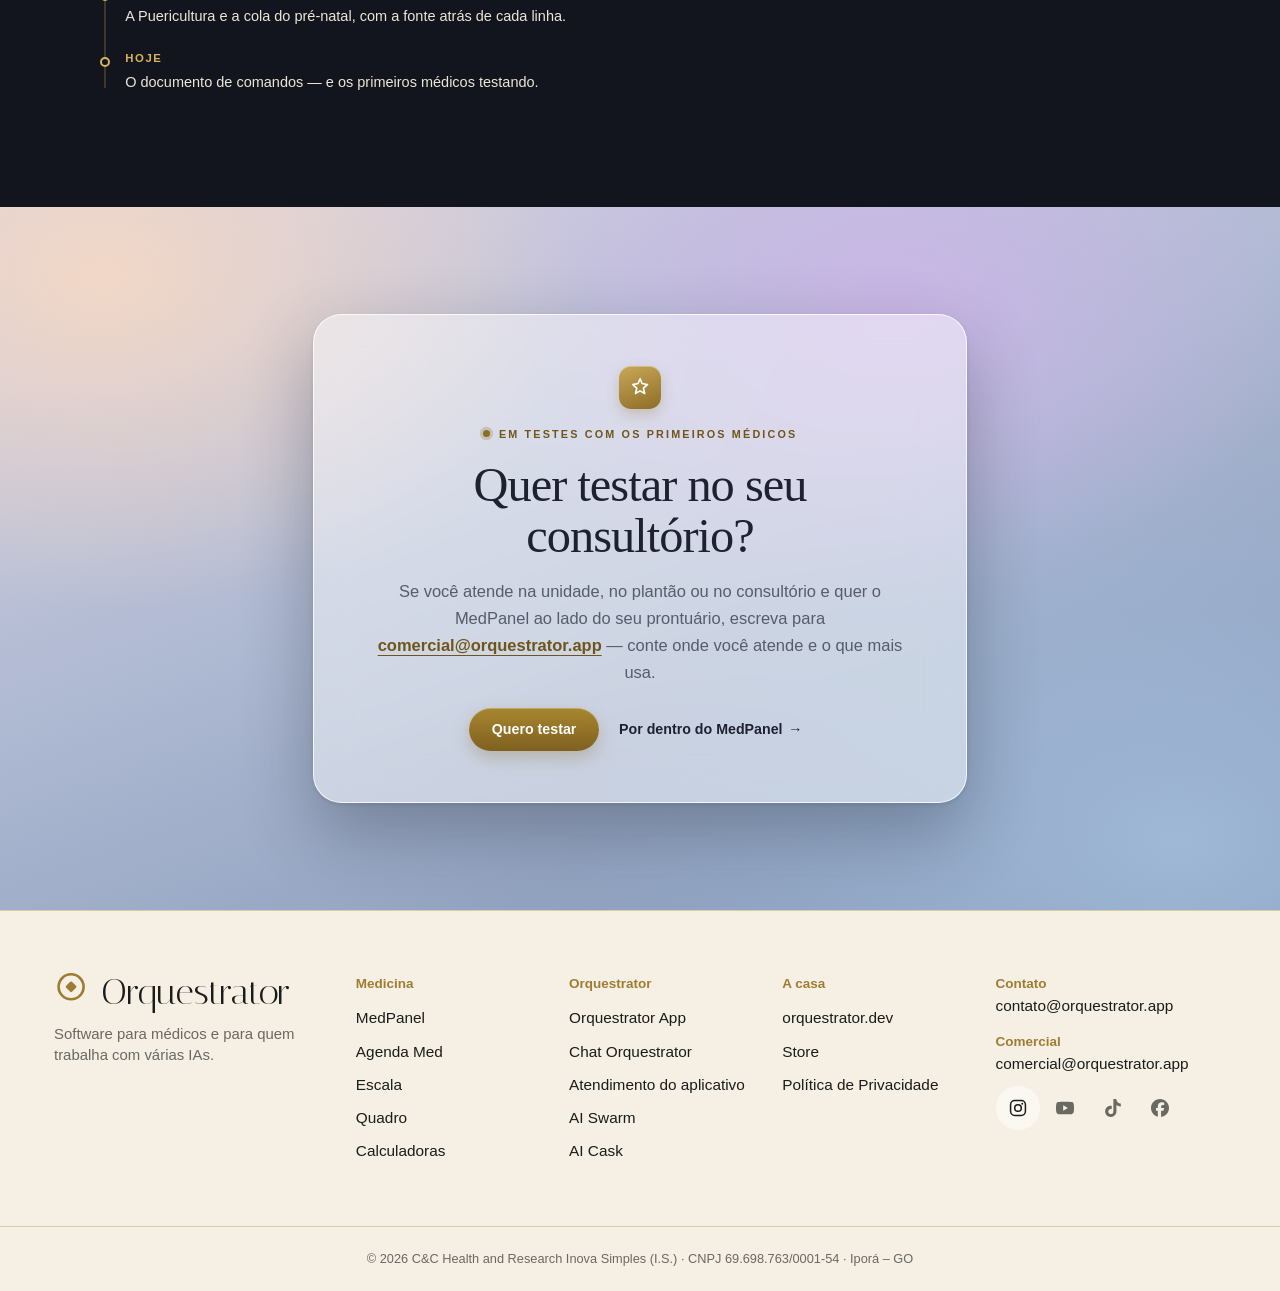
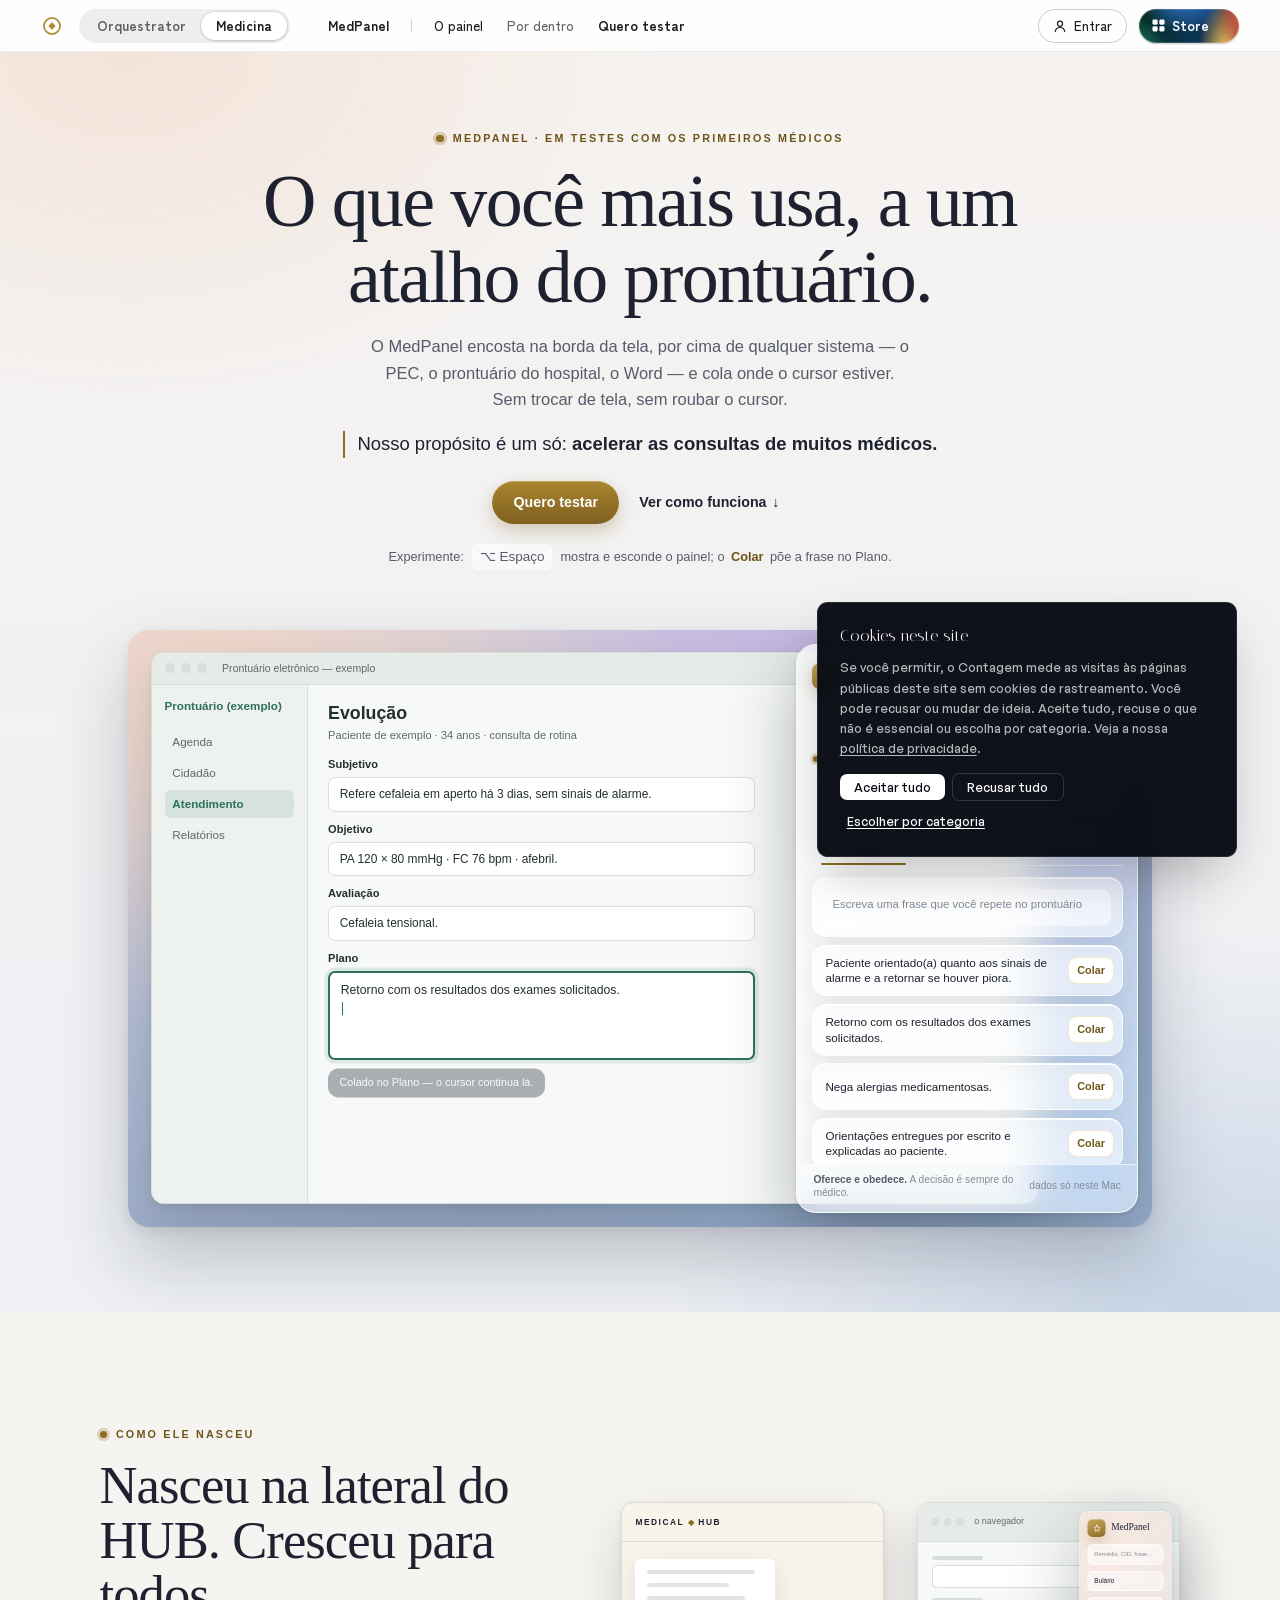
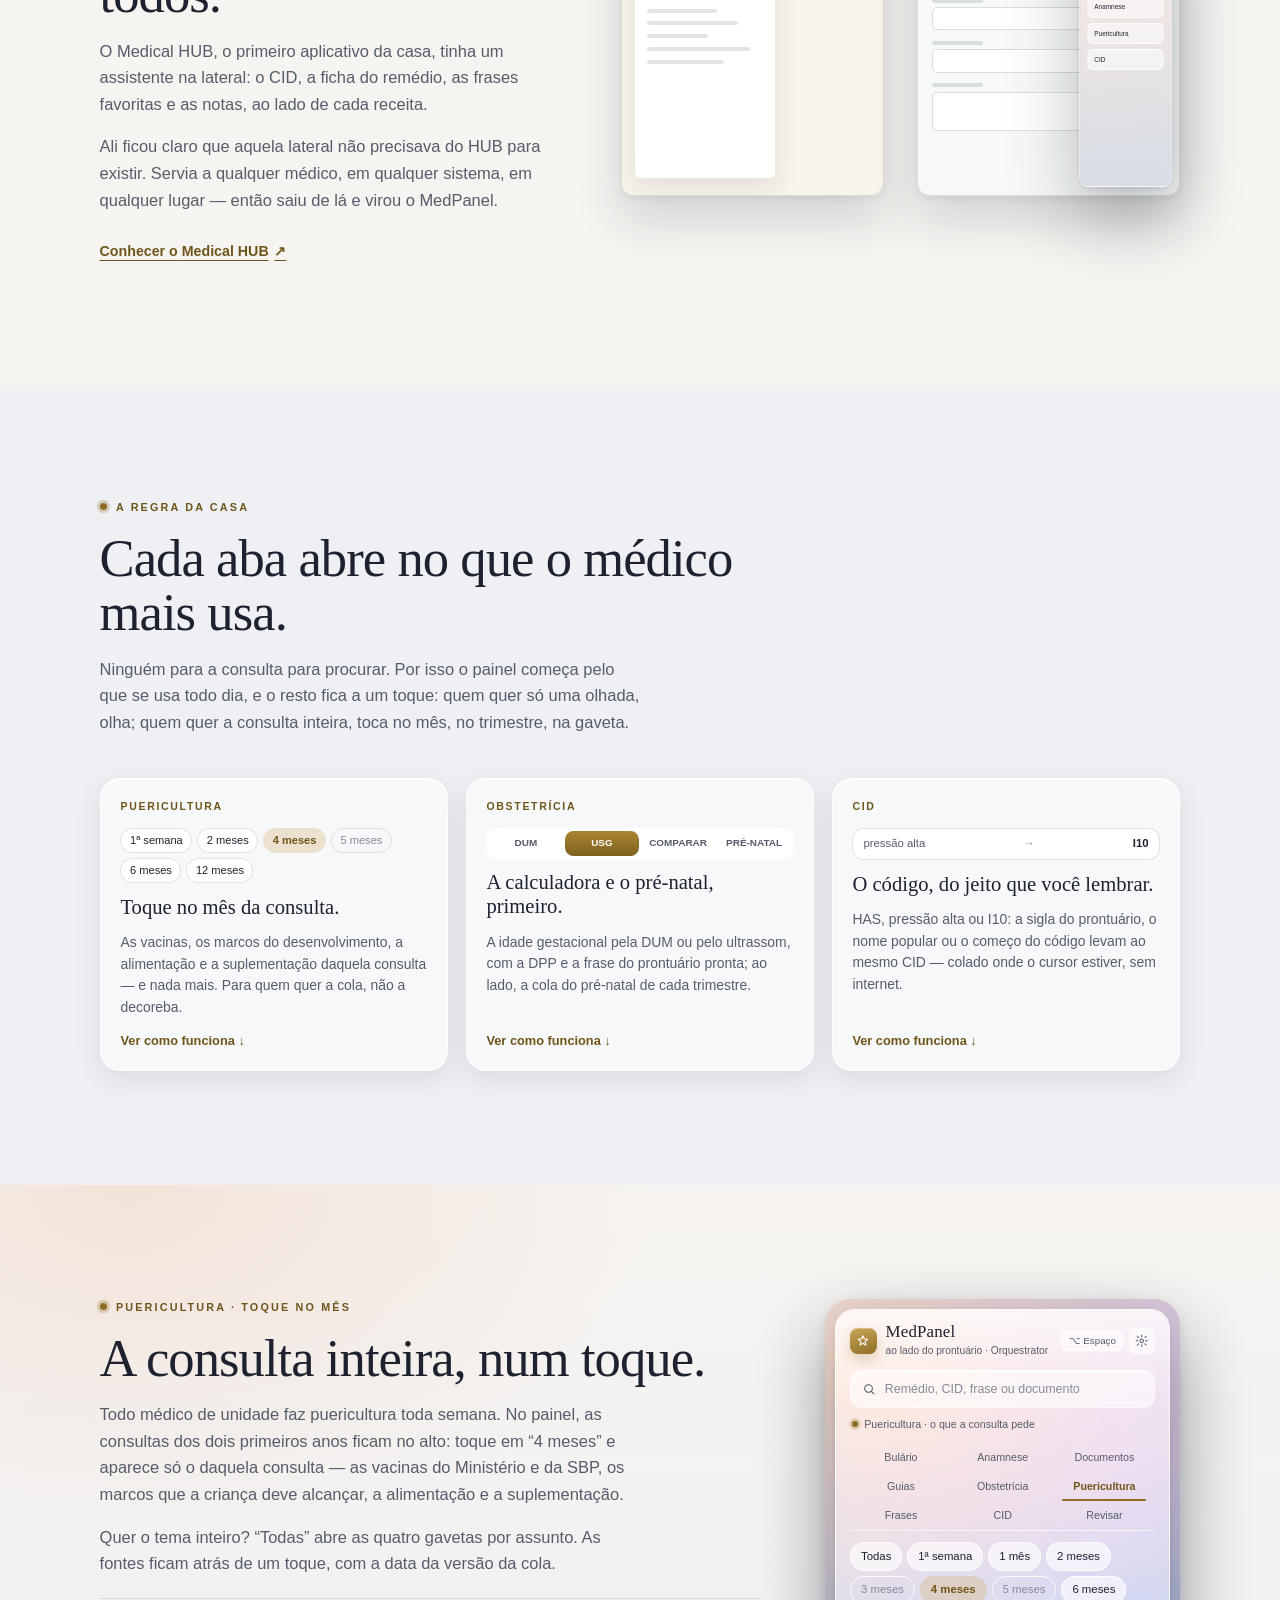
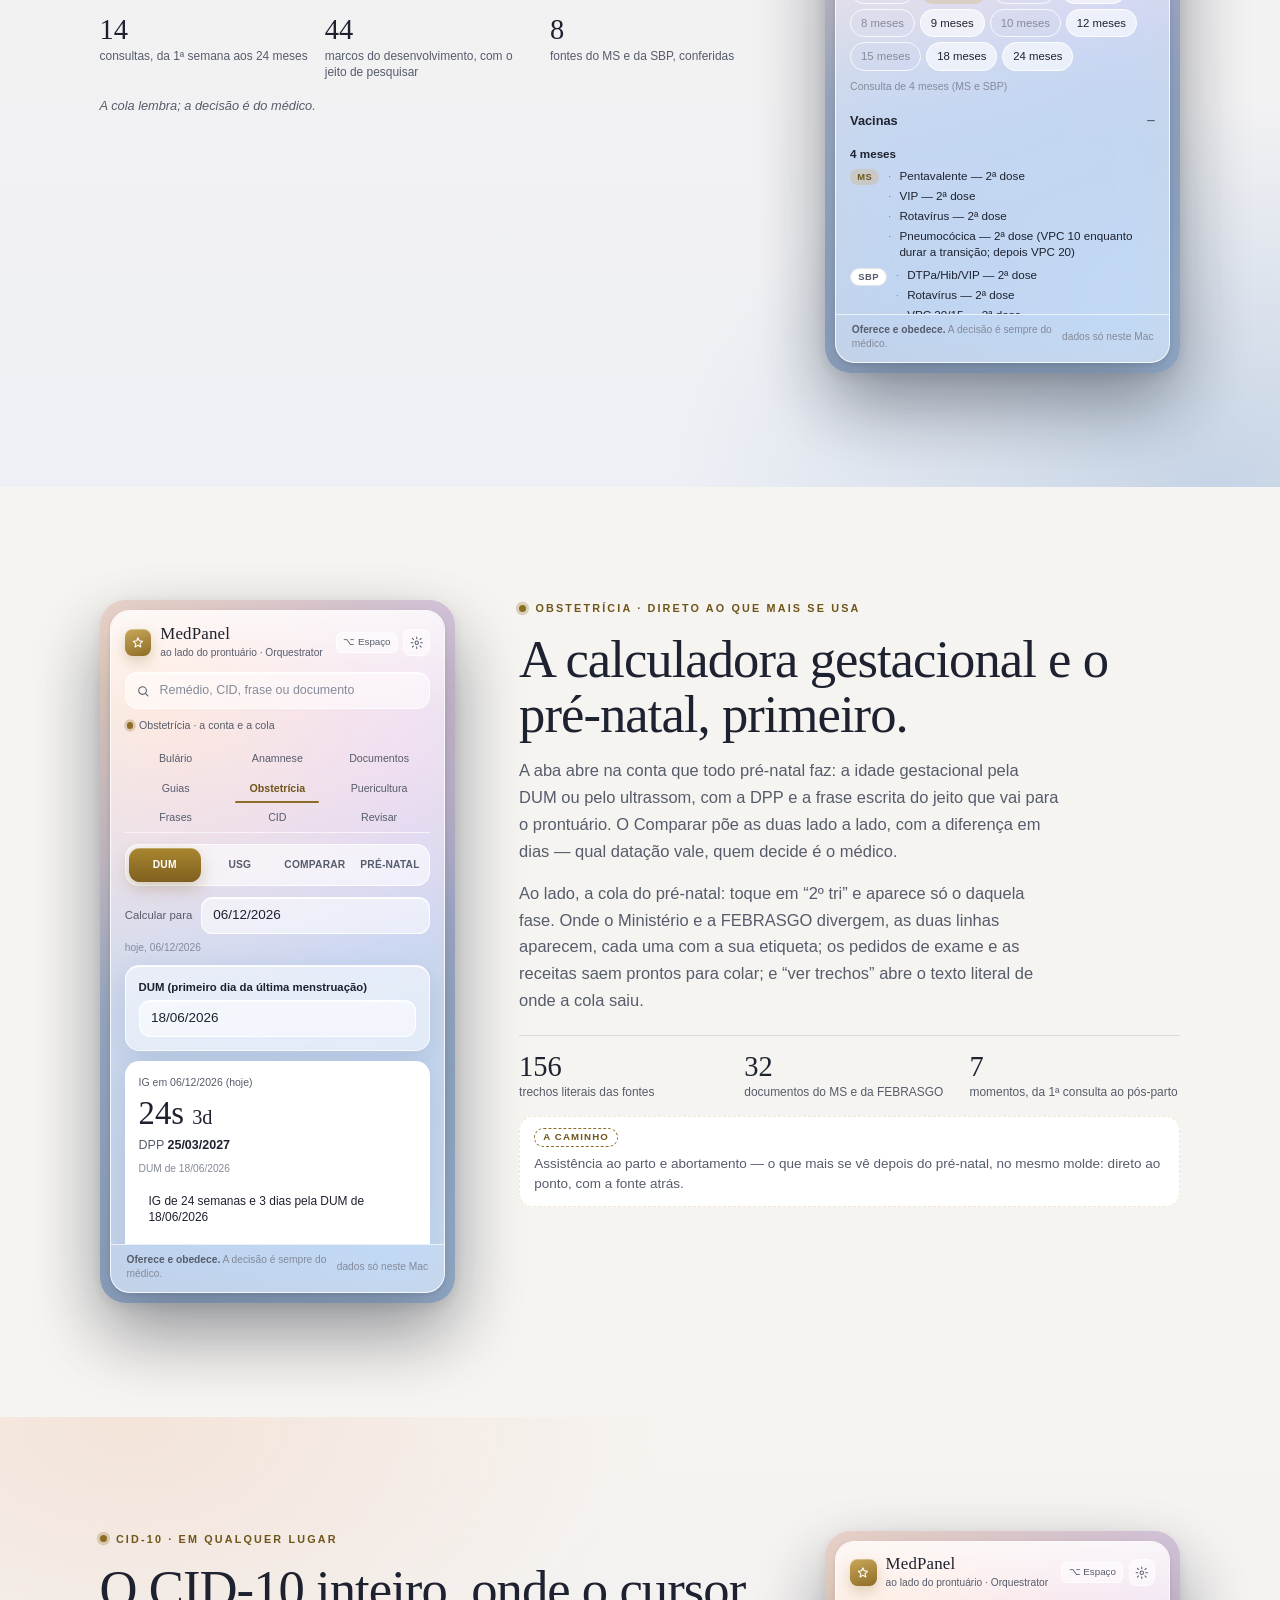
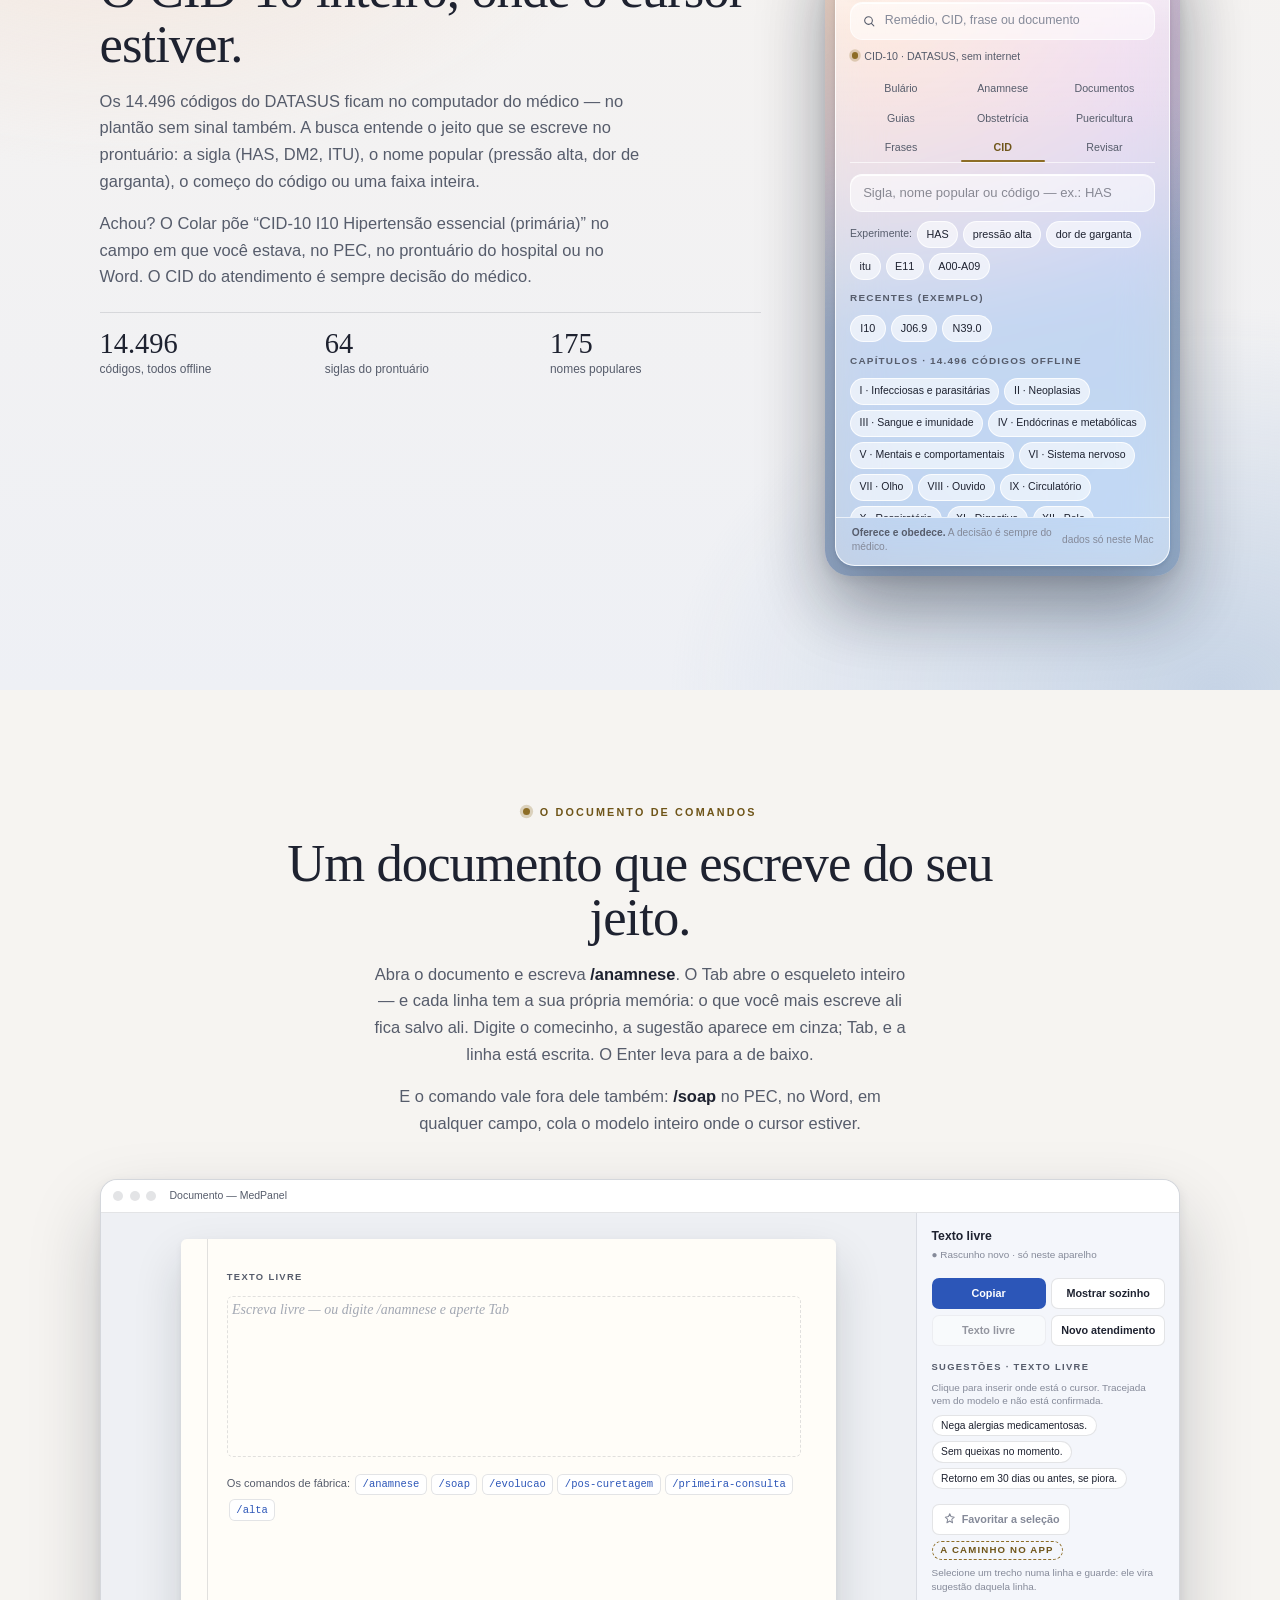
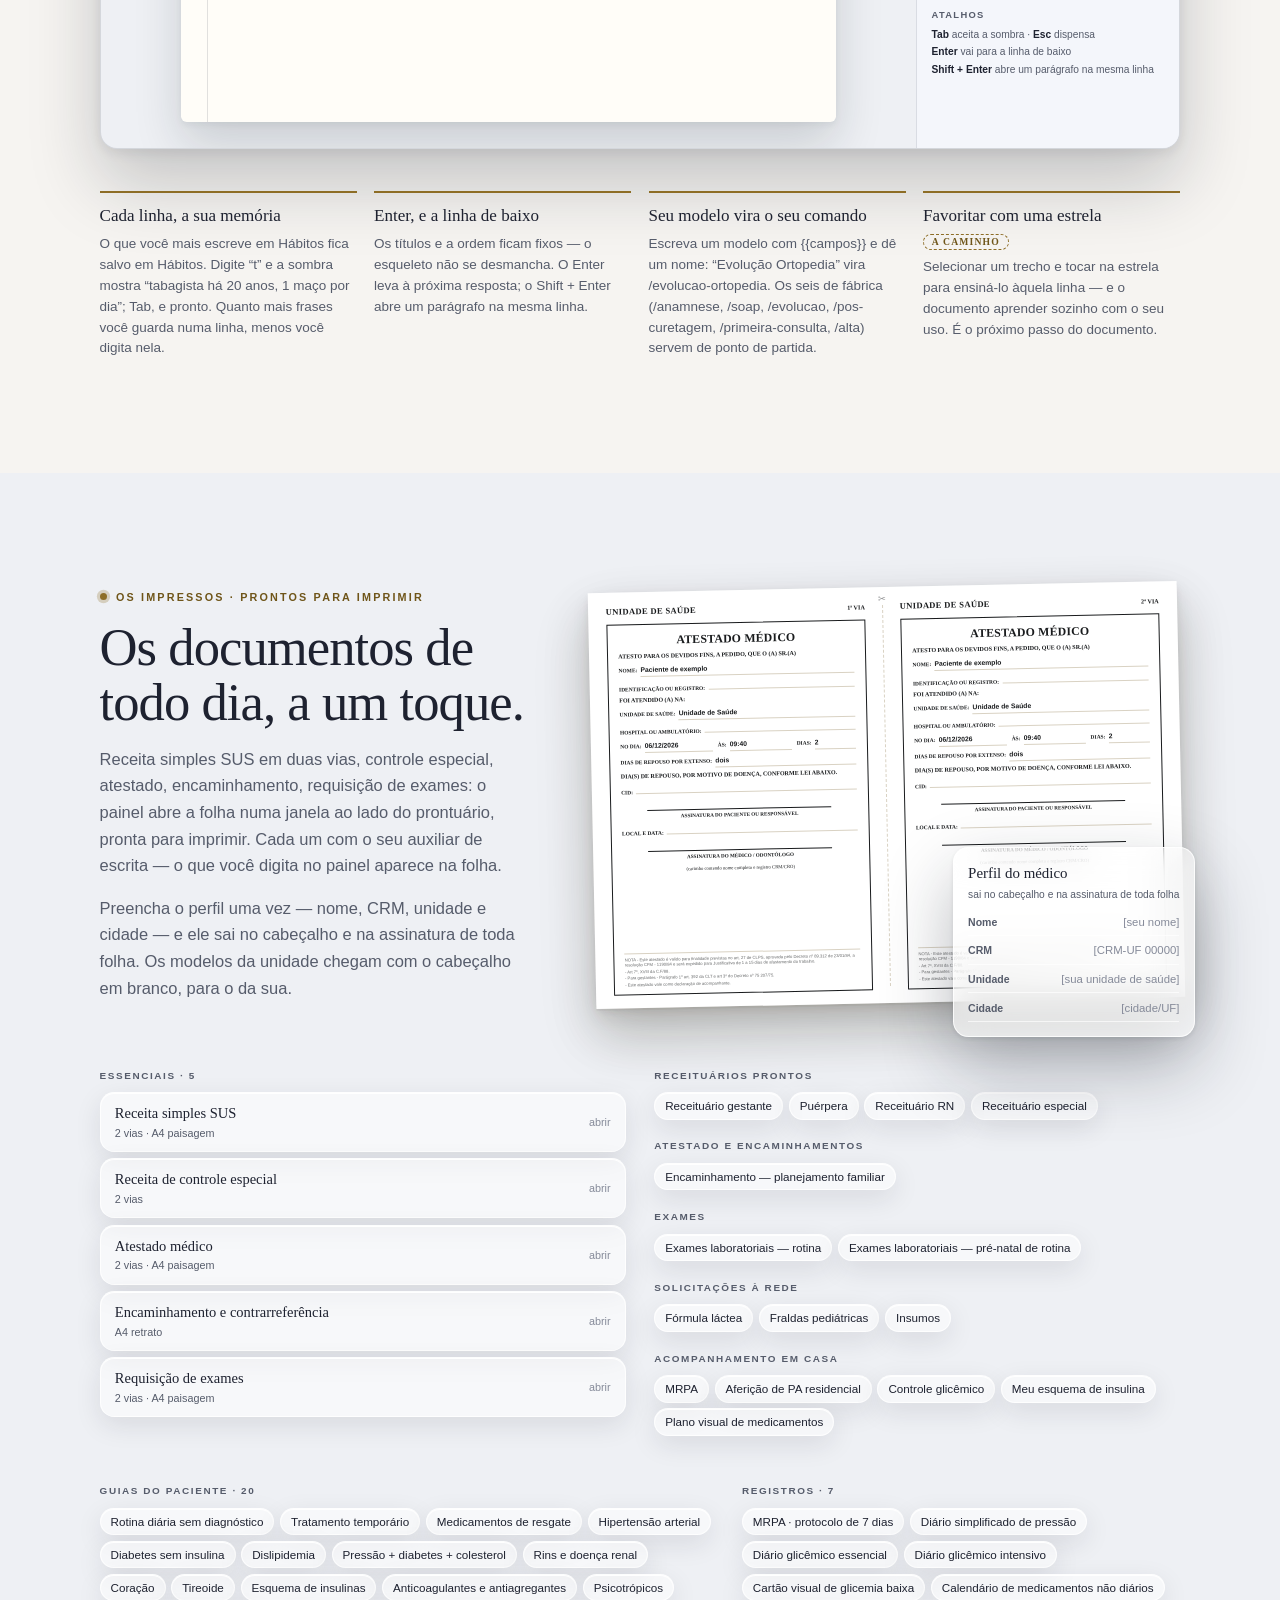
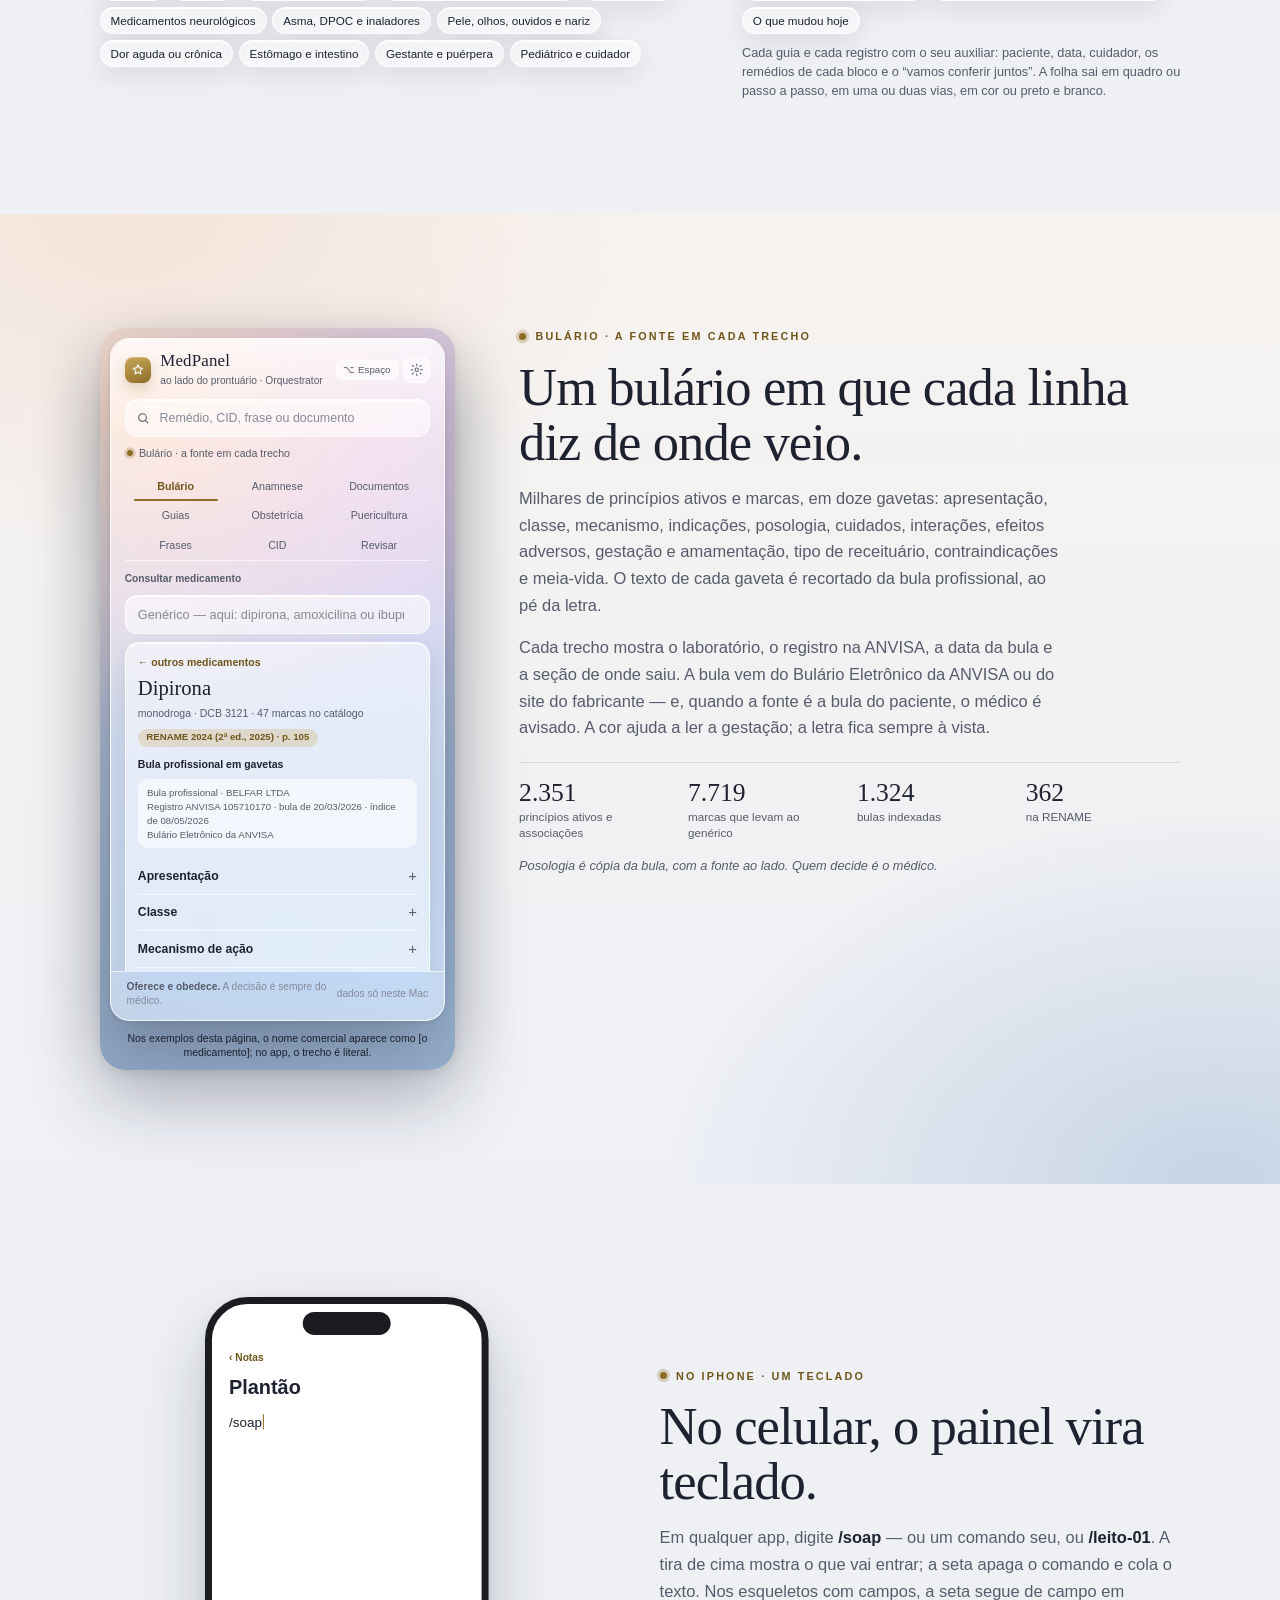
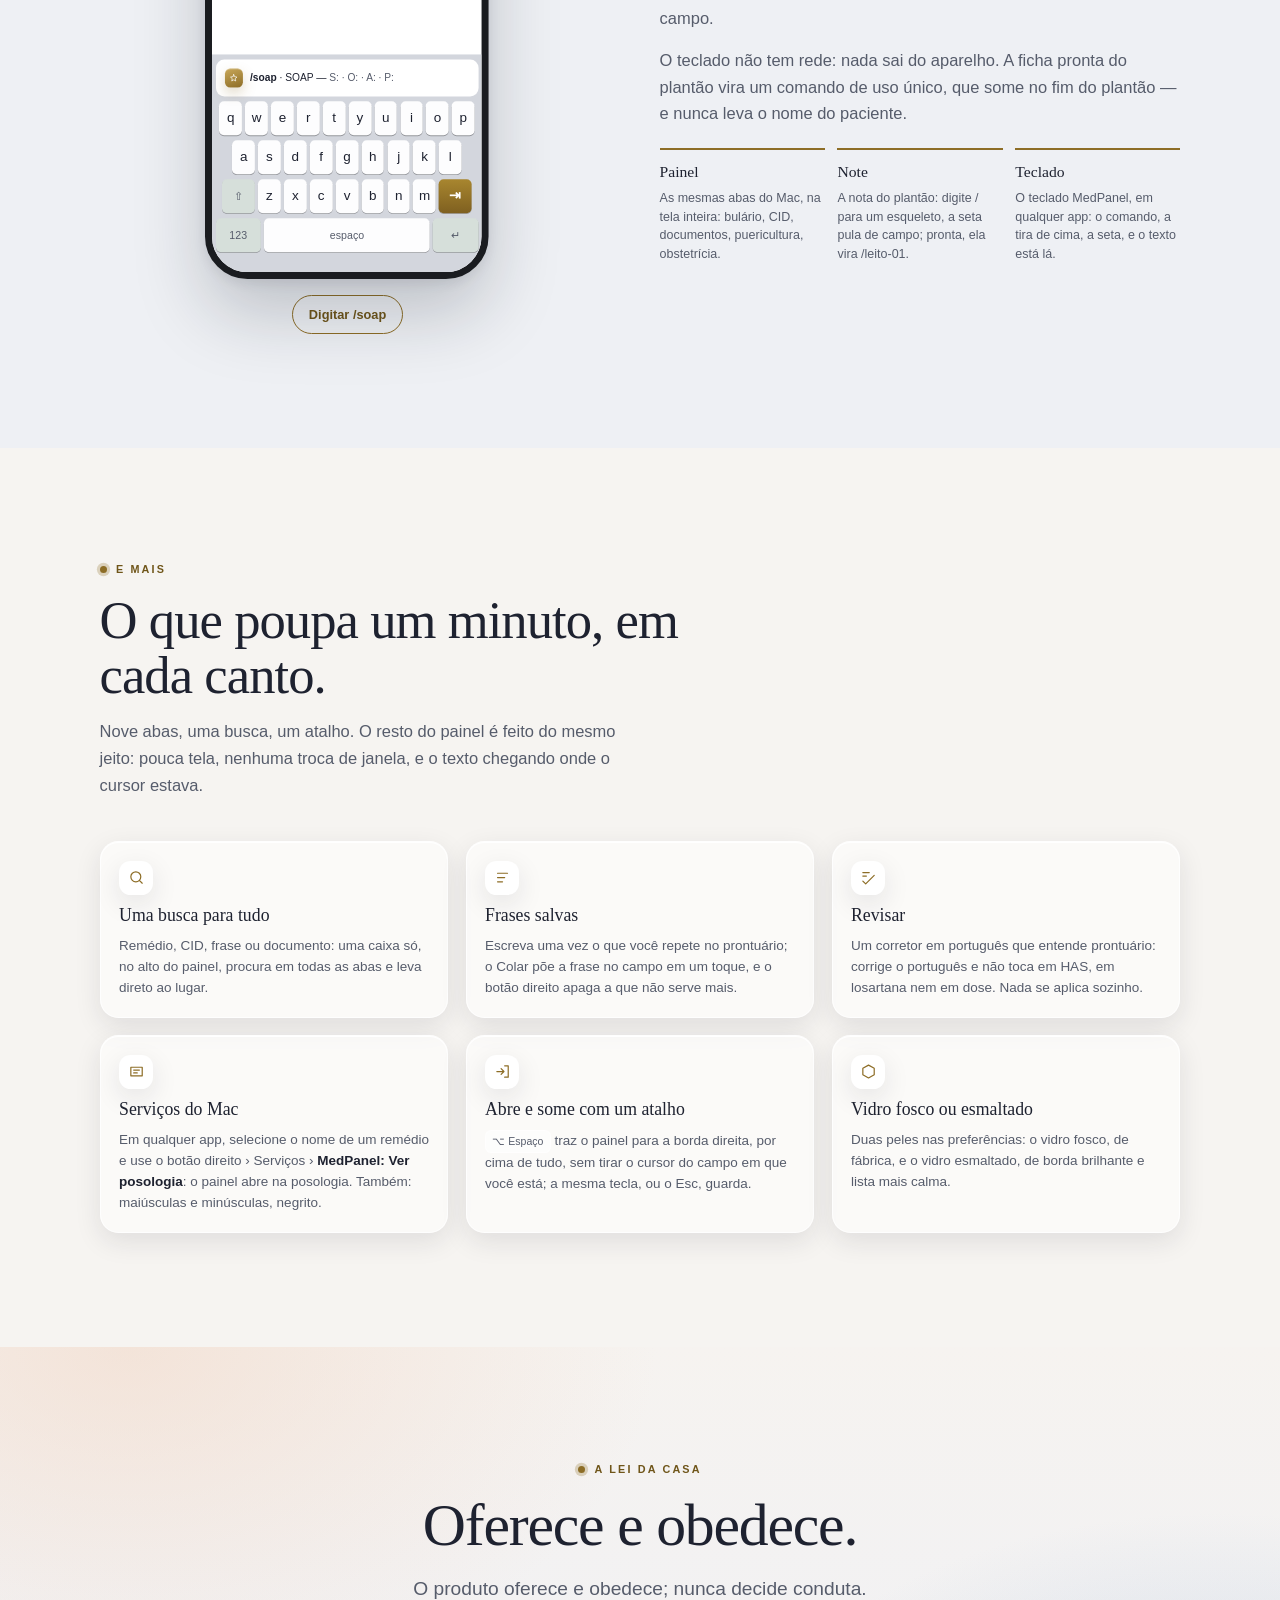
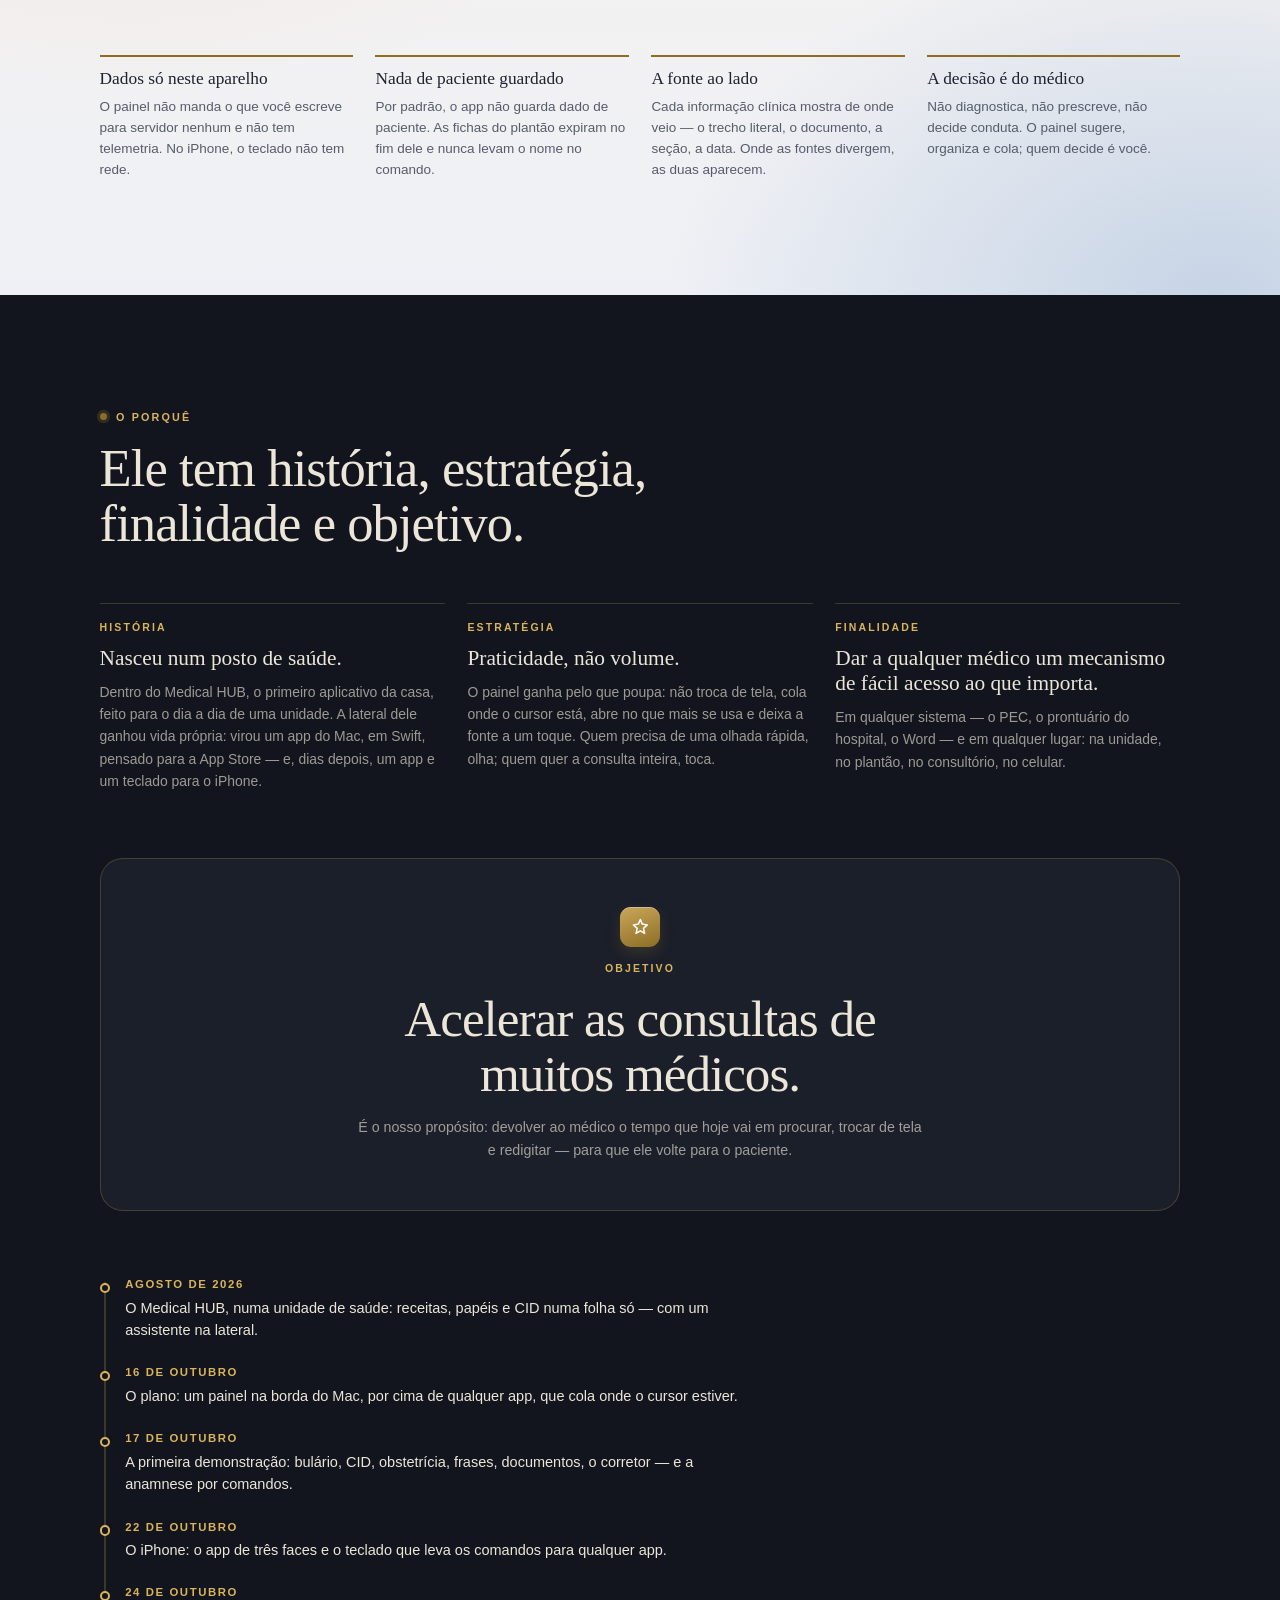
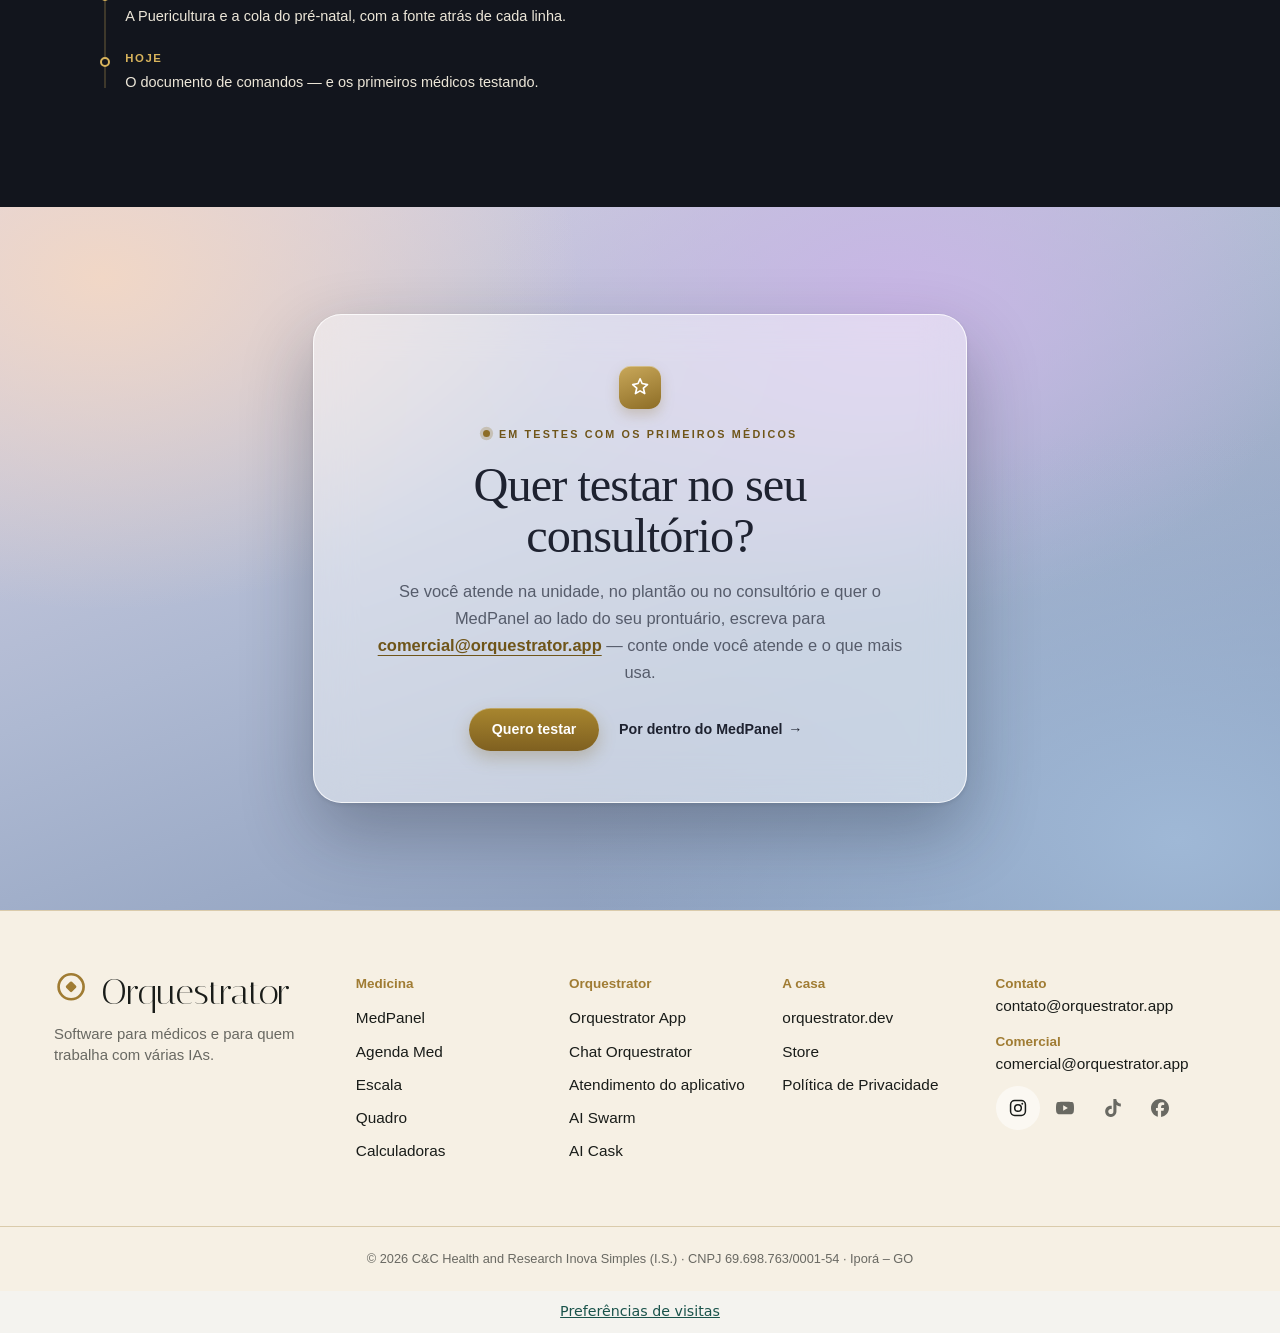
